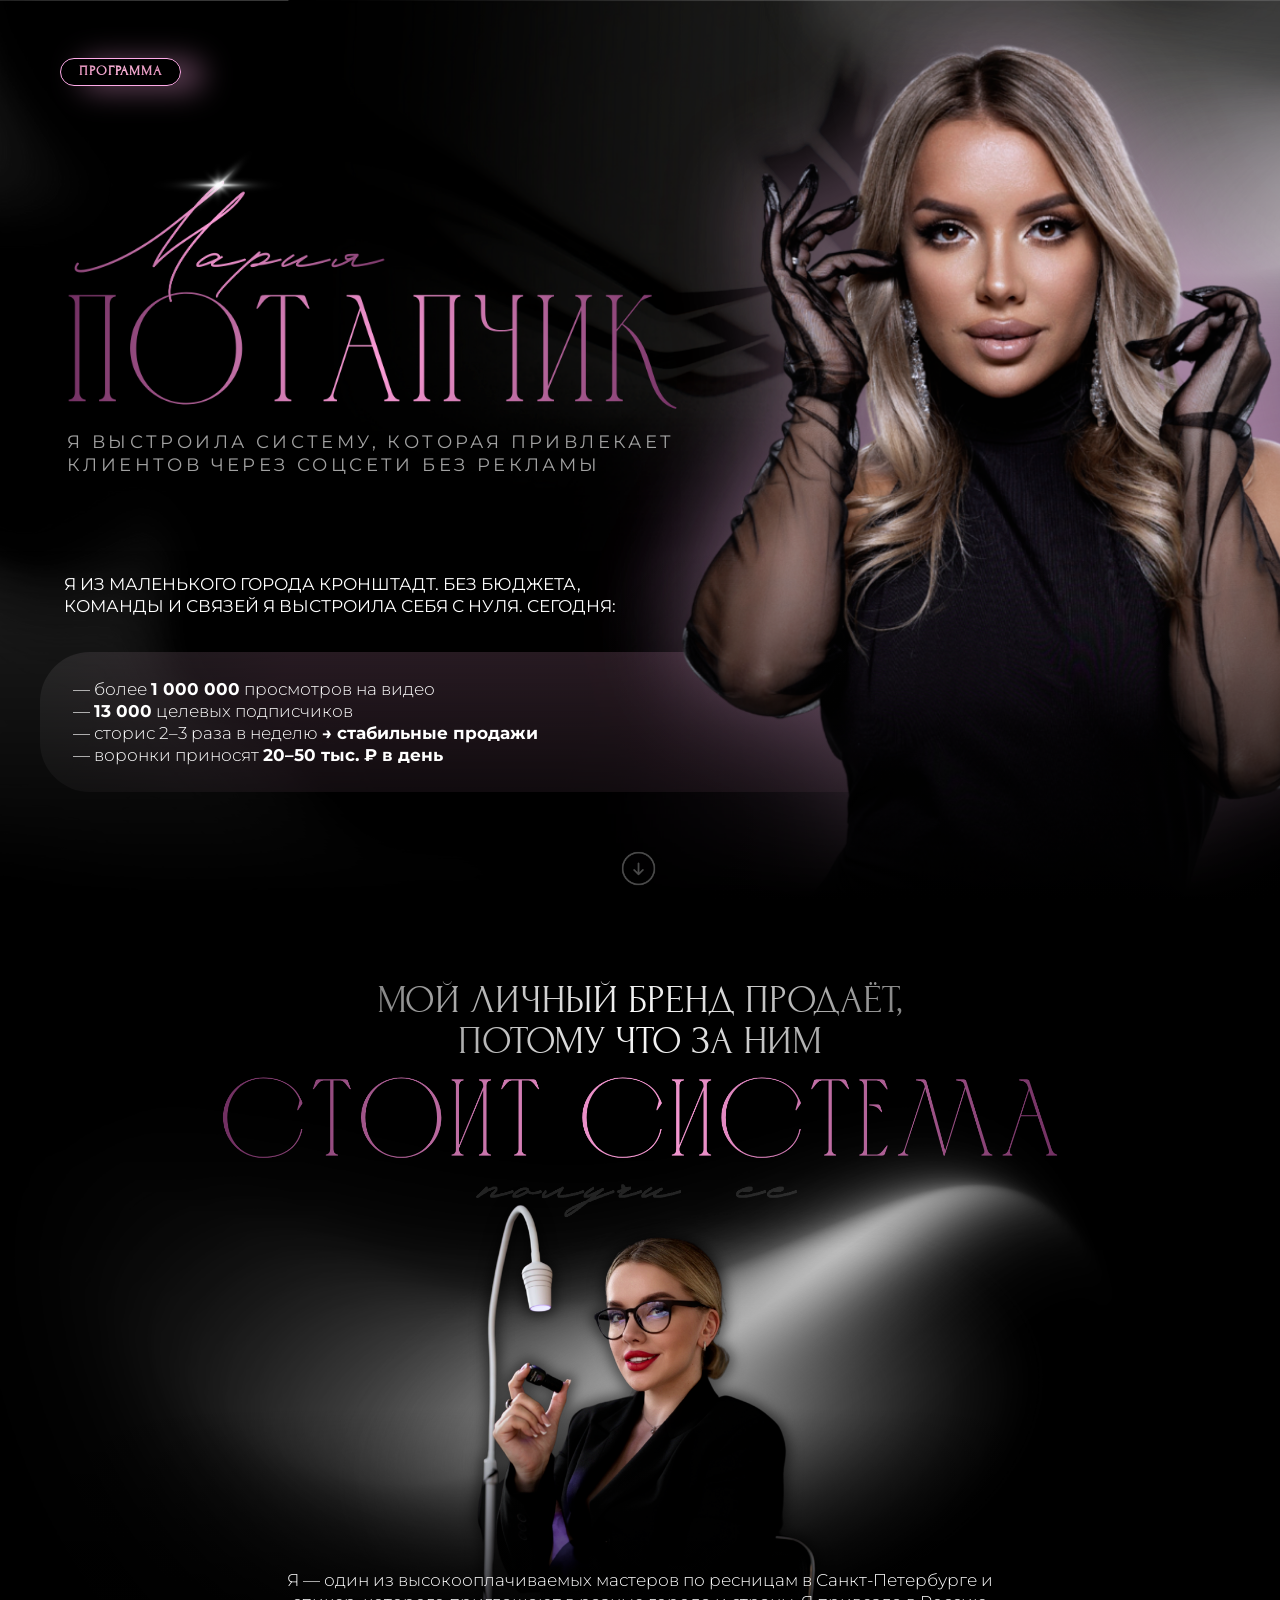
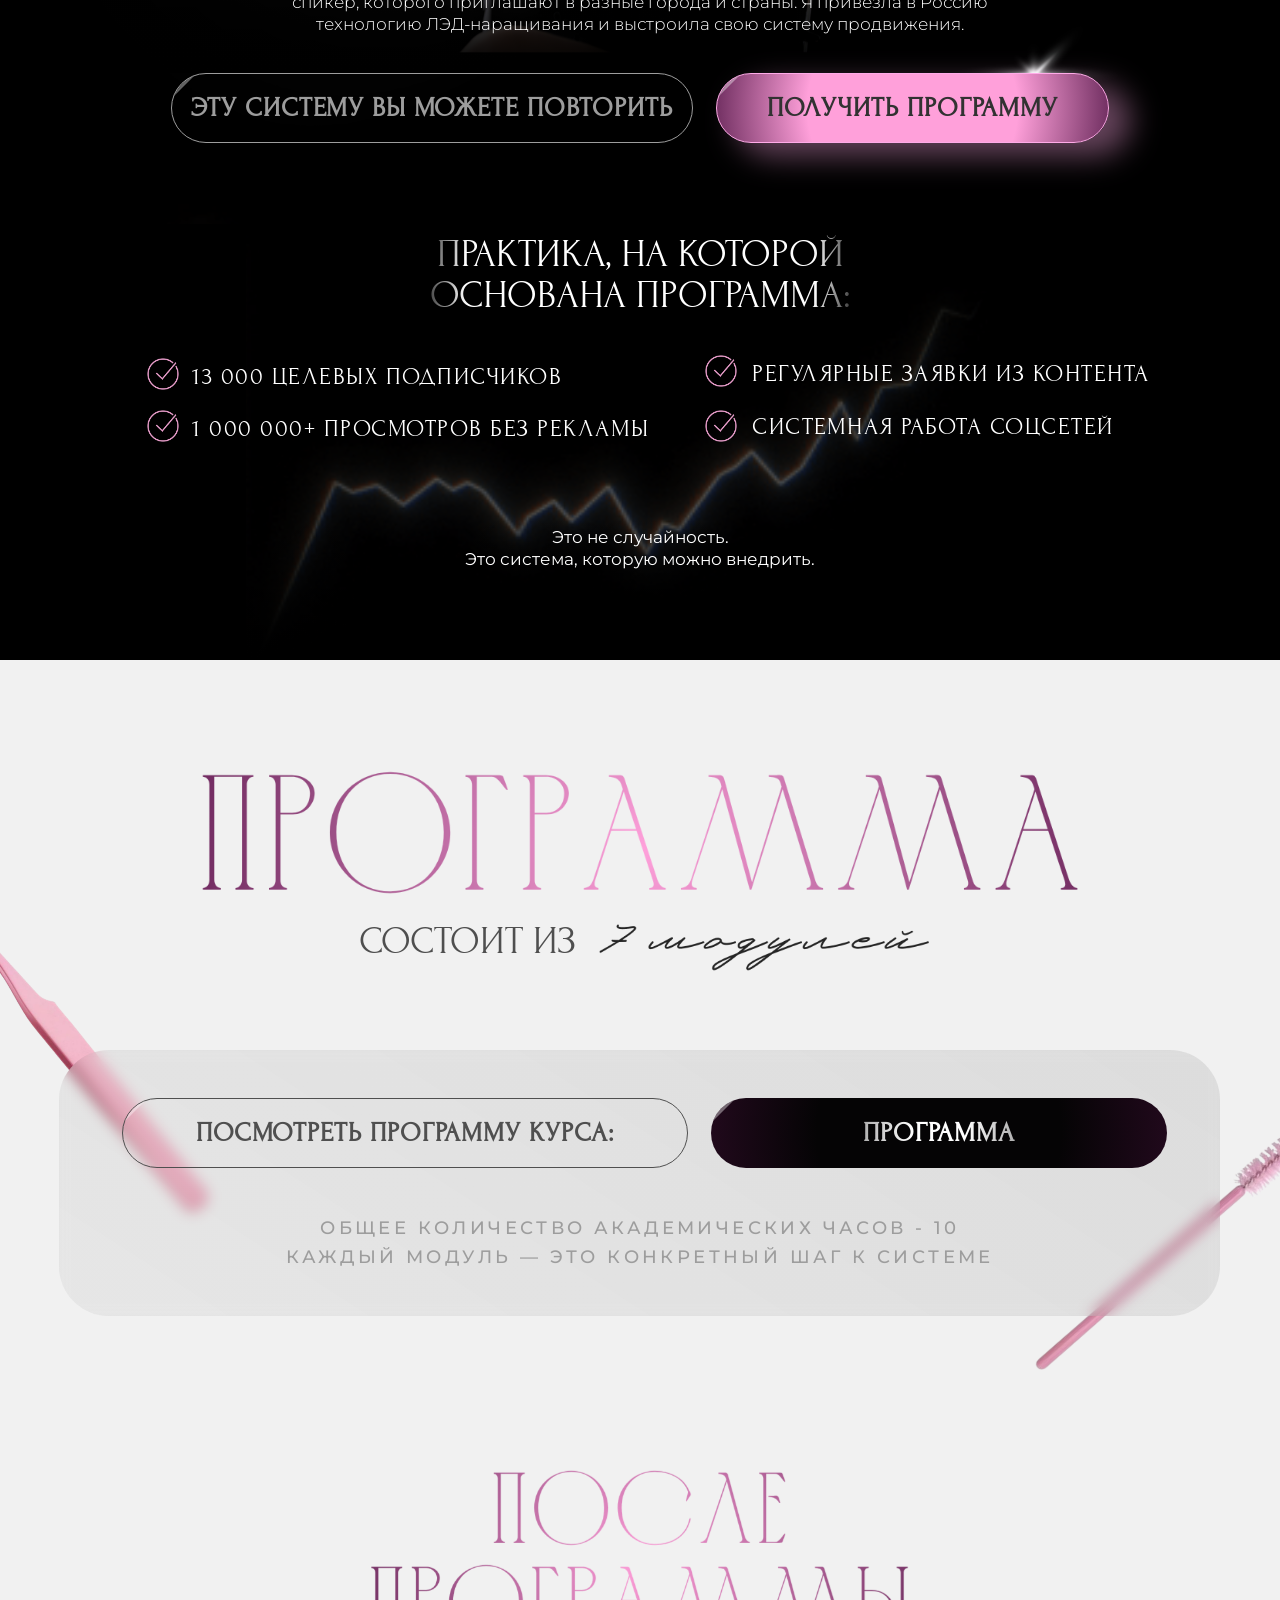
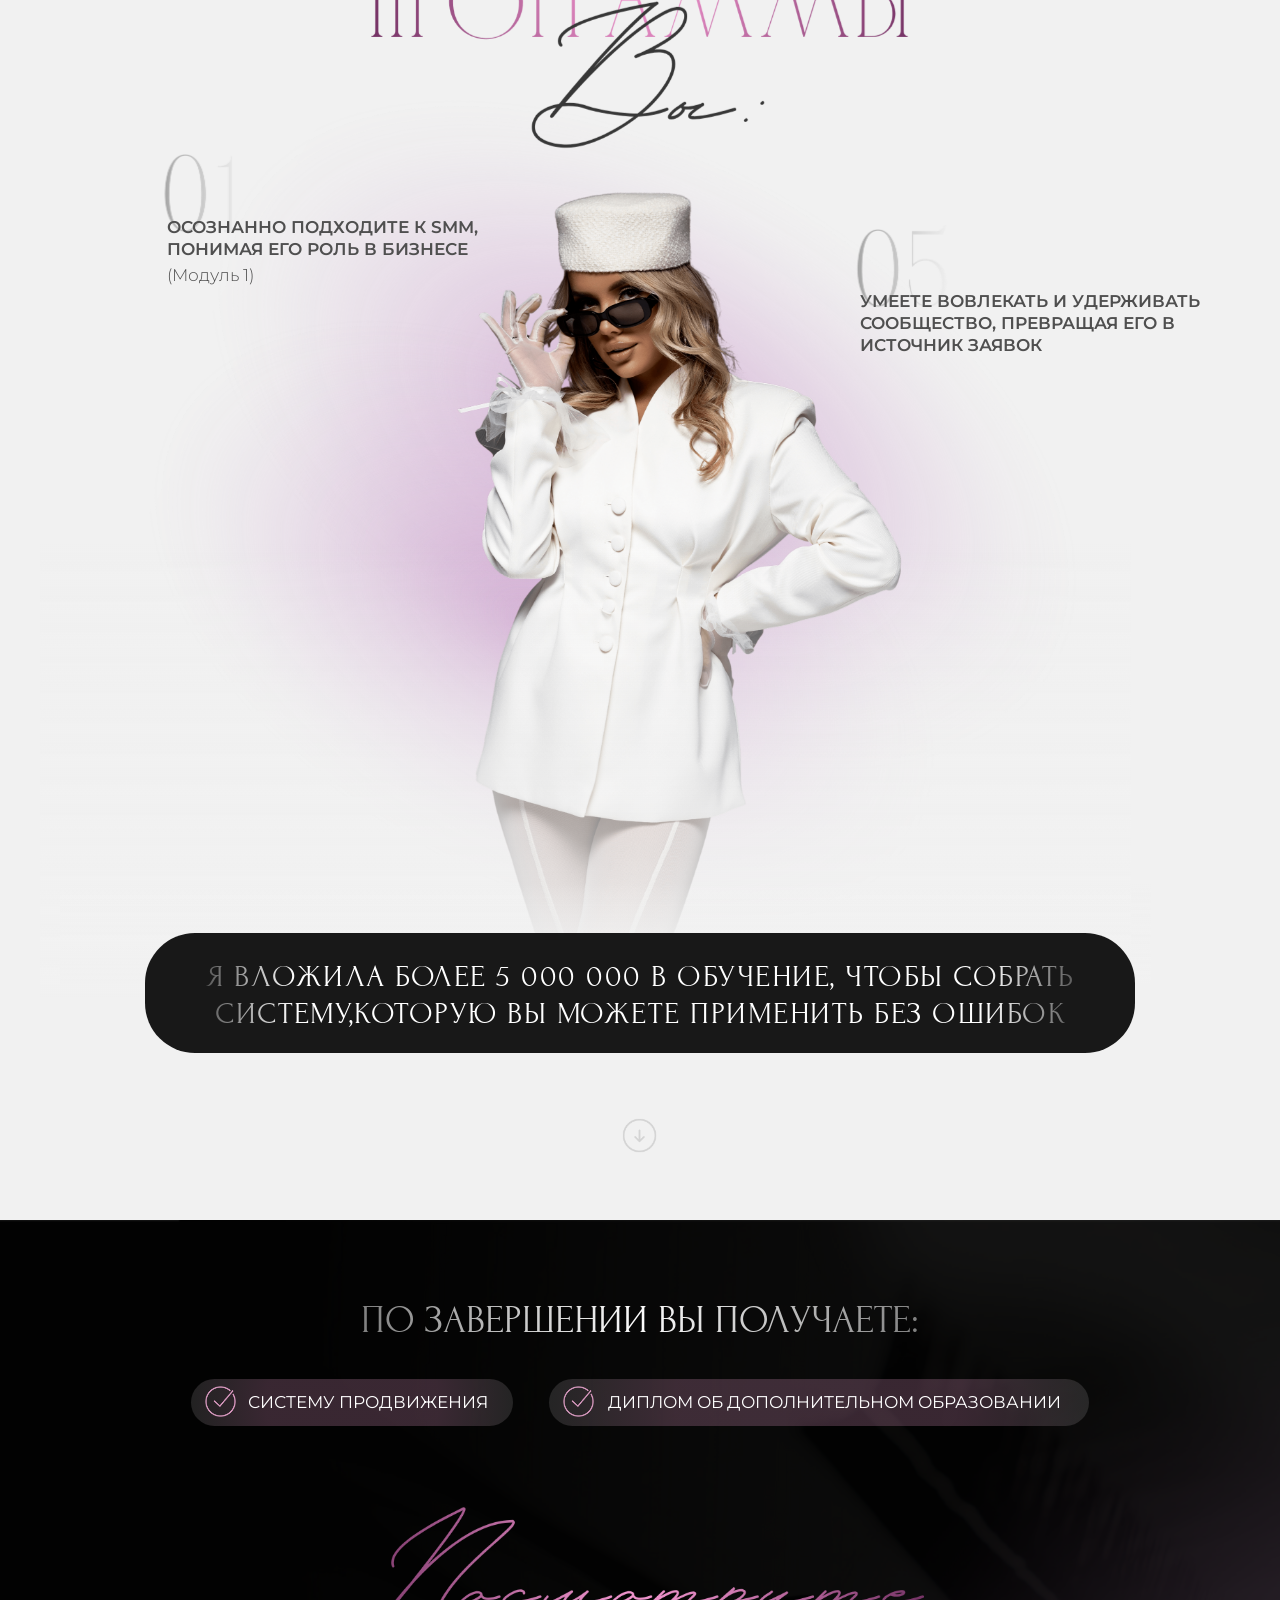
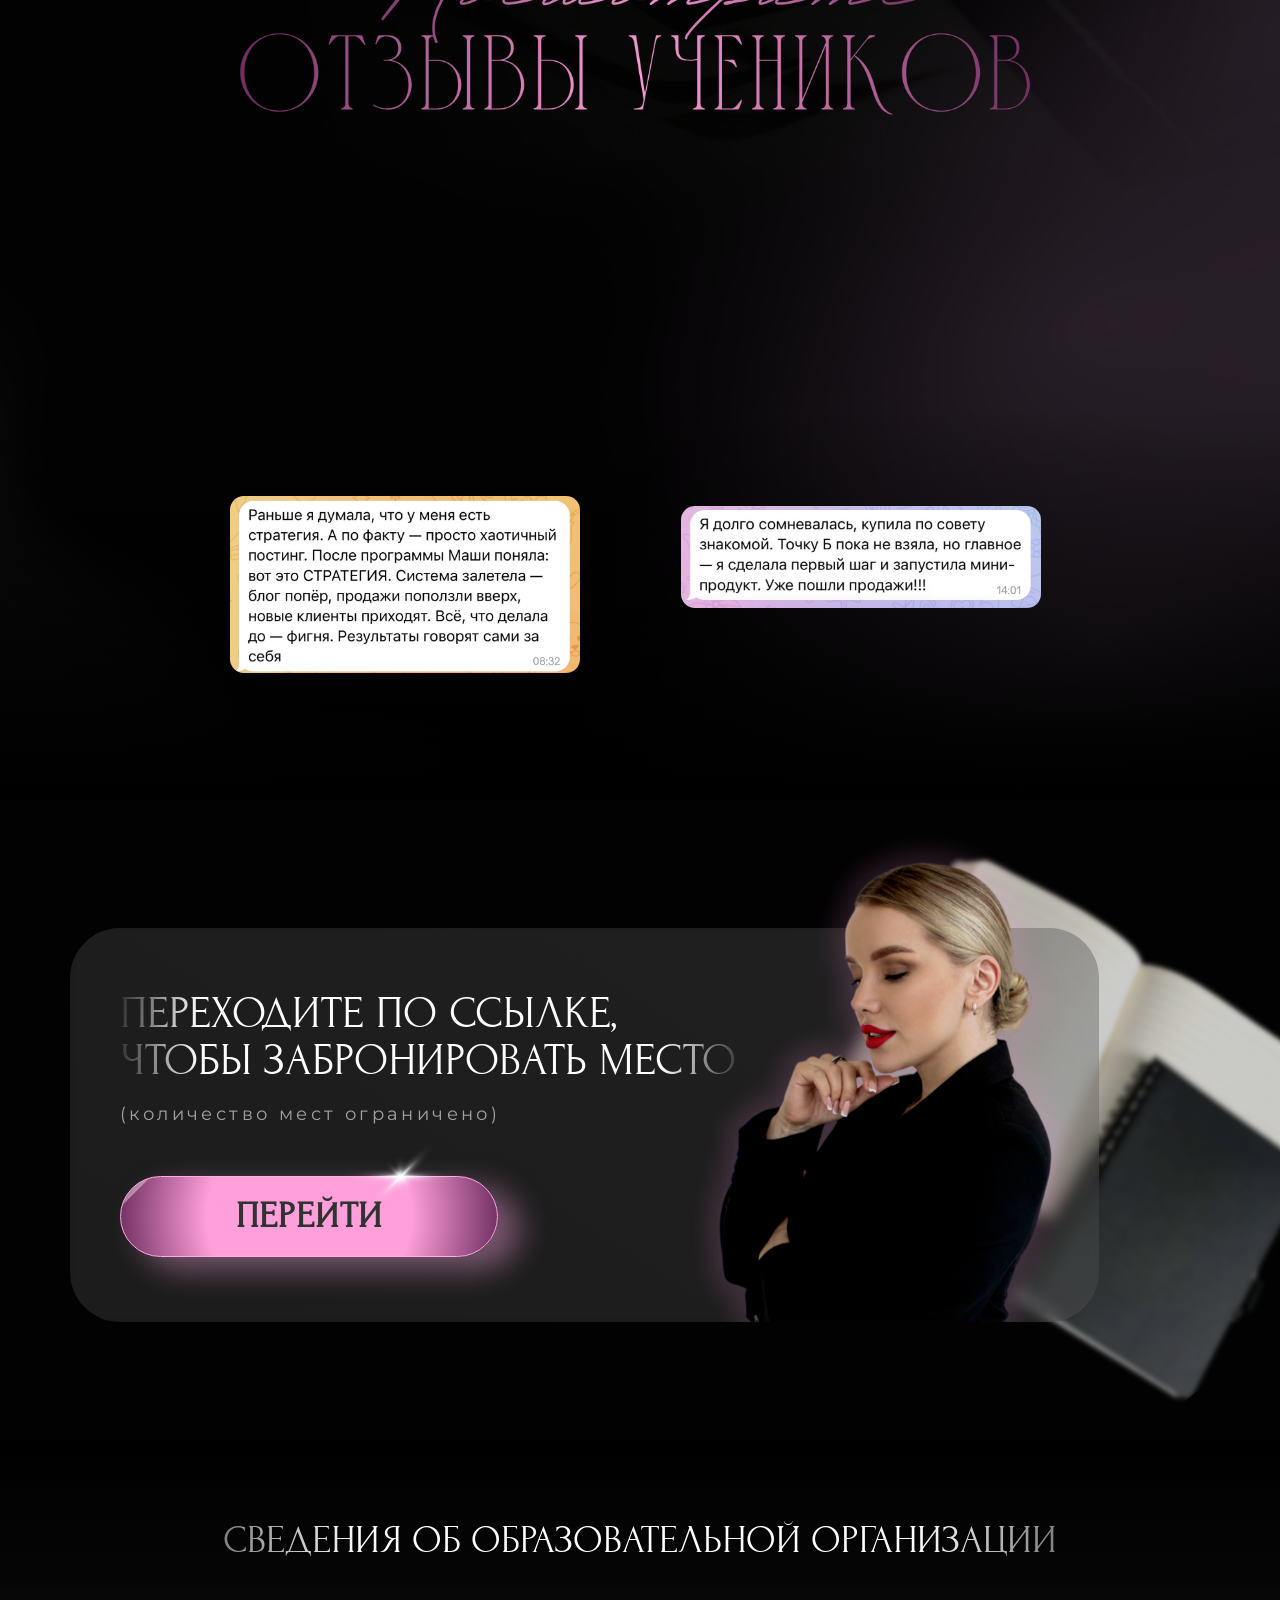
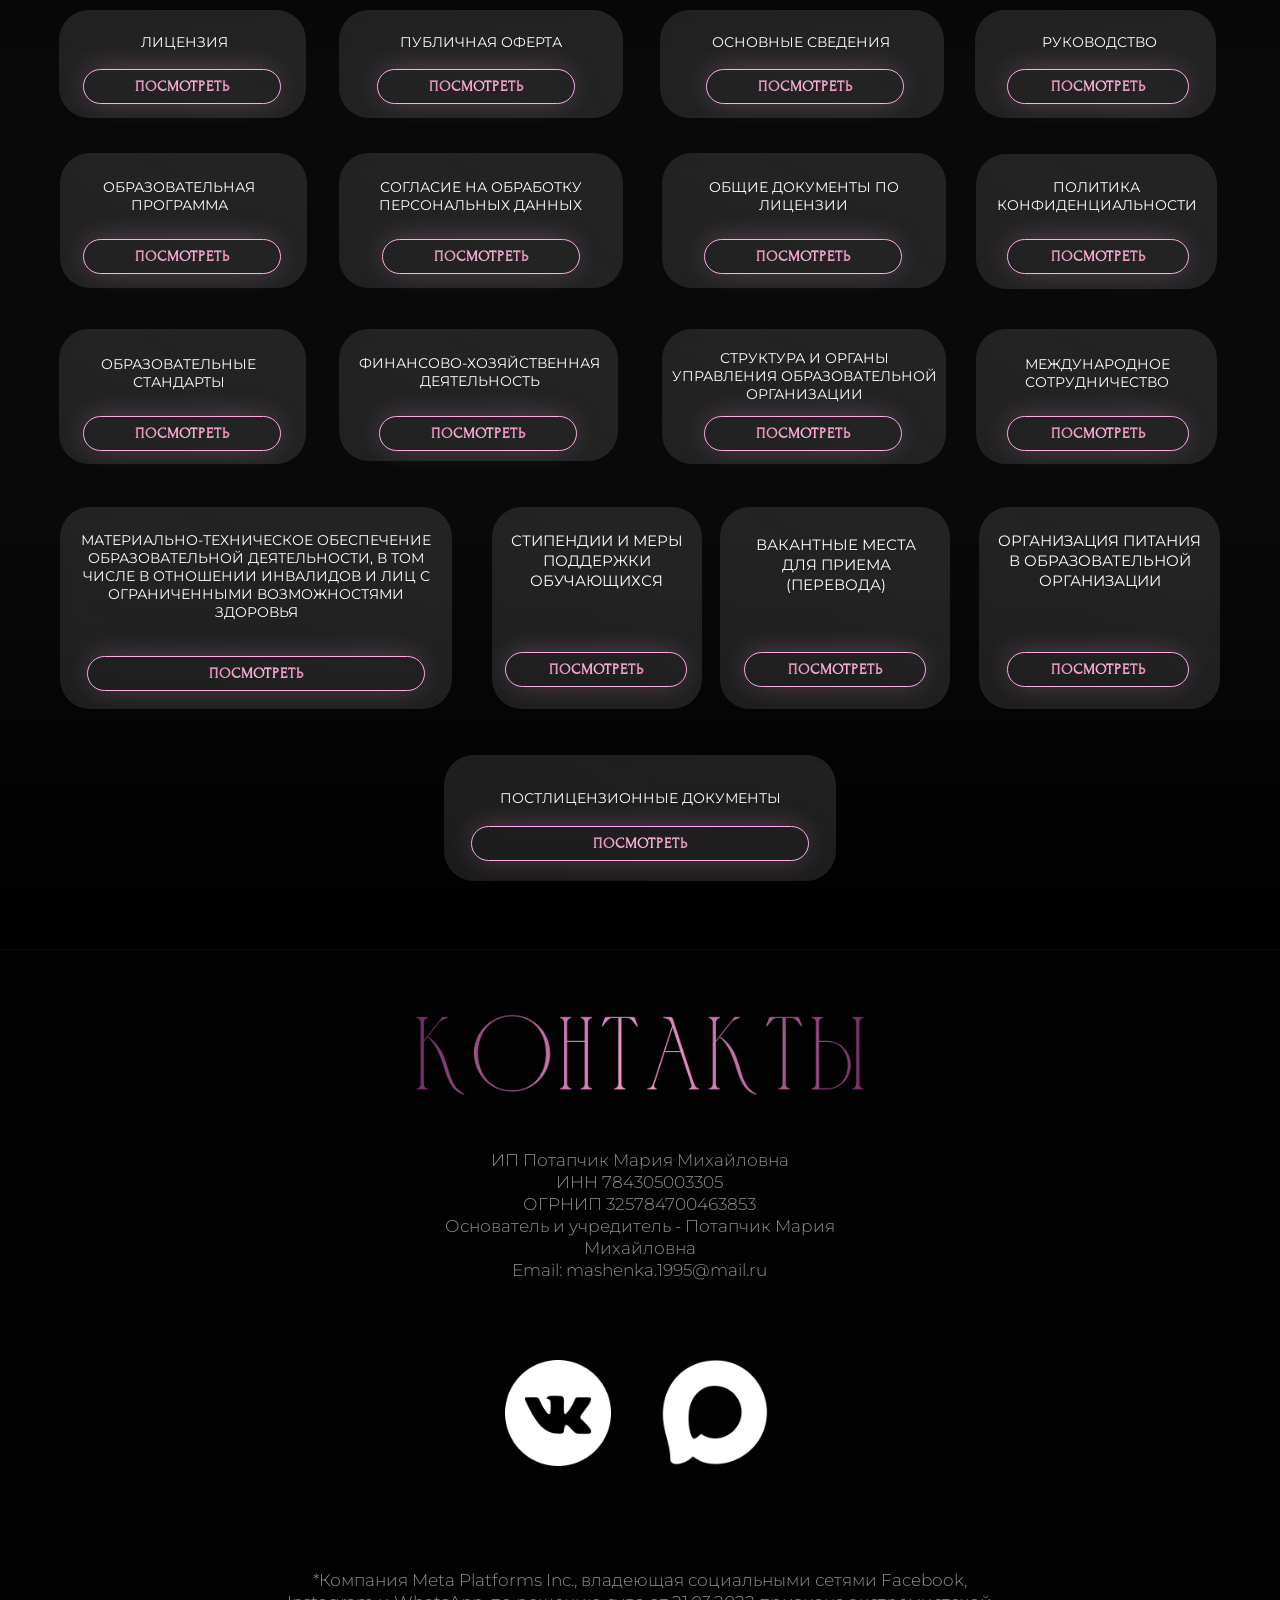
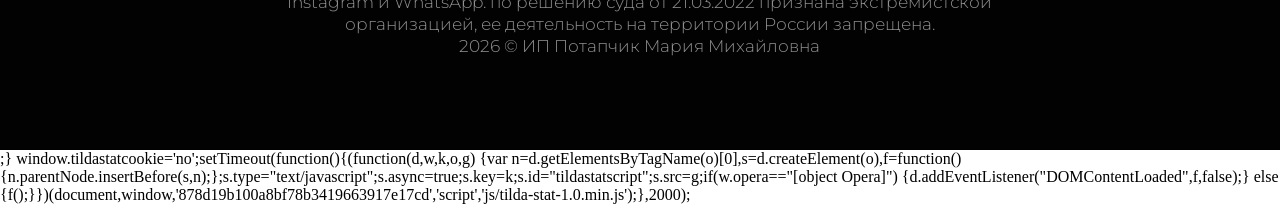
==== index.html @ c1897208 "index.html" ====
<!DOCTYPE html> <html> <head> <meta charset="utf-8" /> <meta http-equiv="Content-Type" content="text/html; charset=utf-8" /> <meta name="viewport" content="width=device-width, initial-scale=1.0" /> <!--metatextblock--> <title>Программа Марии Потапчик</title> <meta property="og:url" content="https://mashapotapchikcourse.tilda.ws" /> <meta property="og:title" content="Программа Марии Потапчик" /> <meta property="og:description" content="" /> <meta property="og:type" content="website" /> <link rel="canonical" href="https://mashapotapchikcourse.tilda.ws"> <!--/metatextblock--> <meta name="format-detection" content="telephone=no" /> <meta http-equiv="x-dns-prefetch-control" content="on"> <link rel="dns-prefetch" href="https://ws.tildacdn.com">  <!--favicons--> <link rel="shortcut icon" href="images/tildafavicon.ico" type="image/x-icon"/> <!--/favicons--> <!-- Assets --> <script src="https://neo.tildacdn.com/js/tilda-fallback-1.0.min.js" async charset="utf-8"></script> <link rel="stylesheet" href="css/tilda-grid-3.0.min.css" type="text/css" media="all" onerror="this.loaderr='y';"/> <link rel="stylesheet" href="css/tilda-blocks-page135472336.min.css?t=1779969936" type="text/css" media="all" onerror="this.loaderr='y';" /> <link rel="preconnect" href="https://fonts.gstatic.com"> <link href="https://fonts.googleapis.com/css2?family=Montserrat:wght@100..900&subset=latin,cyrillic" rel="stylesheet"> <link rel="stylesheet" href="css/tilda-animation-2.0.min.css" type="text/css" media="all" onerror="this.loaderr='y';" /> <link rel="stylesheet" href="https://fonts.googleapis.com/css2?family=Forum:wght@400&family=Montserrat:wght@100;200;300;400;500;600;700;800;900" type="text/css" /> <script nomodule src="js/tilda-polyfill-1.0.min.js" charset="utf-8"></script> <script type="text/javascript">function t_onReady(func) {if(document.readyState!='loading') {func();} else {document.addEventListener('DOMContentLoaded',func);}}
function t_onFuncLoad(funcName,okFunc,time) {if(typeof window[funcName]==='function') {okFunc();} else {setTimeout(function() {t_onFuncLoad(funcName,okFunc,time);},(time||100));}}function t396_initialScale(t){var e=document.getElementById("rec"+t);if(e){var i=e.querySelector(".t396__artboard");if(i){window.tn_scale_initial_window_width||(window.tn_scale_initial_window_width=document.documentElement.clientWidth);var a=window.tn_scale_initial_window_width,r=[],n,l=i.getAttribute("data-artboard-screens");if(l){l=l.split(",");for(var o=0;o<l.length;o++)r[o]=parseInt(l[o],10)}else r=[320,480,640,960,1200];for(var o=0;o<r.length;o++){var d=r[o];a>=d&&(n=d)}var _="edit"===window.allrecords.getAttribute("data-tilda-mode"),c="center"===t396_getFieldValue(i,"valign",n,r),s="grid"===t396_getFieldValue(i,"upscale",n,r),w=t396_getFieldValue(i,"height_vh",n,r),g=t396_getFieldValue(i,"height",n,r),u=!!window.opr&&!!window.opr.addons||!!window.opera||-1!==navigator.userAgent.indexOf(" OPR/");if(!_&&c&&!s&&!w&&g&&!u){var h=parseFloat((a/n).toFixed(3)),f=[i,i.querySelector(".t396__carrier"),i.querySelector(".t396__filter")],v=Math.floor(parseInt(g,10)*h)+"px",p;i.style.setProperty("--initial-scale-height",v);for(var o=0;o<f.length;o++)f[o].style.setProperty("height","var(--initial-scale-height)");t396_scaleInitial__getElementsToScale(i).forEach((function(t){t.style.zoom=h}))}}}}function t396_scaleInitial__getElementsToScale(t){return t?Array.prototype.slice.call(t.children).filter((function(t){return t&&(t.classList.contains("t396__elem")||t.classList.contains("t396__group"))})):[]}function t396_getFieldValue(t,e,i,a){var r,n=a[a.length-1];if(!(r=i===n?t.getAttribute("data-artboard-"+e):t.getAttribute("data-artboard-"+e+"-res-"+i)))for(var l=0;l<a.length;l++){var o=a[l];if(!(o<=i)&&(r=o===n?t.getAttribute("data-artboard-"+e):t.getAttribute("data-artboard-"+e+"-res-"+o)))break}return r}window.TN_SCALE_INITIAL_VER="1.0",window.tn_scale_initial_window_width=null;</script> <script src="js/tilda-scripts-3.0.min.js" charset="utf-8" defer onerror="this.loaderr='y';"></script> <script src="js/tilda-blocks-page135472336.min.js?t=1779969936" charset="utf-8" async onerror="this.loaderr='y';"></script> <script src="js/lazyload-1.3.min.export.js" charset="utf-8" async onerror="this.loaderr='y';"></script> <script src="js/tilda-animation-2.0.min.js" charset="utf-8" async onerror="this.loaderr='y';"></script> <script src="js/tilda-zero-1.1.min.js" charset="utf-8" async onerror="this.loaderr='y';"></script> <script src="js/tilda-animation-ext-1.0.min.js" charset="utf-8" async onerror="this.loaderr='y';"></script> <script src="js/tilda-animation-sbs-1.0.min.js" charset="utf-8" async onerror="this.loaderr='y';"></script> <script src="js/tilda-zero-scale-1.0.min.js" charset="utf-8" async onerror="this.loaderr='y';"></script> <script src="js/tilda-events-1.0.min.js" charset="utf-8" async onerror="this.loaderr='y';"></script> <script type="text/javascript">window.dataLayer=window.dataLayer||[];</script> <script type="text/javascript">(function() {var ttt='cebo';var tt='oog';var re=new RegExp("bot|g" + tt + "le|yandex|baidu|bing|msn|duckduckbot|teoma|slurp|crawler|spider|robot|crawling|fa" + ttt + "ok","i");if((re.test(navigator.userAgent))===false&&typeof(sessionStorage)!='undefined'&&sessionStorage.getItem('visited')!=='y'&&document.visibilityState){var style=document.createElement('style');style.type='text/css';style.innerHTML='@media screen and (min-width: 980px) {.t-records {opacity: 0;}.t-records_animated {-webkit-transition: opacity ease-in-out .2s;-moz-transition: opacity ease-in-out .2s;-o-transition: opacity ease-in-out .2s;transition: opacity ease-in-out .2s;}.t-records.t-records_visible {opacity: 1;}}';document.getElementsByTagName('head')[0].appendChild(style);function t_setvisRecs(){var alr=document.querySelectorAll('.t-records');Array.prototype.forEach.call(alr,function(el) {el.classList.add("t-records_animated");});setTimeout(function() {Array.prototype.forEach.call(alr,function(el) {el.classList.add("t-records_visible");});sessionStorage.setItem("visited","y");},400);}
document.addEventListener('DOMContentLoaded',t_setvisRecs);}})();</script></head> <body class="t-body" style="margin:0;"> <!--allrecords--> <div id="allrecords" data-tilda-export="yes" class="t-records" data-hook="blocks-collection-content-node" data-tilda-project-id="24567426" data-tilda-page-id="135472336" data-tilda-formskey="fba87228a7d6bfe6c08a68b024567426" data-tilda-cookie="no" data-tilda-lazy="yes" data-tilda-root-zone="com" data-tilda-project-country="RU"> <div id="rec2174344881" class="r t-rec" style=" " data-animationappear="off" data-record-type="396"> <!-- T396 --> <style>#rec2174344881 .t396__artboard {height:900px;background-color:#181818;}#rec2174344881 .t396__filter {height:900px;background-color:rgba(3,3,3,0.3);}#rec2174344881 .t396__carrier{height:900px;background-position:center center;background-attachment:scroll;background-image:url('images/tild3538-3061-4230-b732-323336363036__-__resize__20x__mari.png');background-size:cover;background-repeat:no-repeat;}@media screen and (max-width:1199px) {#rec2174344881 .t396__artboard,#rec2174344881 .t396__filter,#rec2174344881 .t396__carrier {}#rec2174344881 .t396__filter {}#rec2174344881 .t396__carrier {background-attachment:scroll;}}@media screen and (max-width:959px) {#rec2174344881 .t396__artboard,#rec2174344881 .t396__filter,#rec2174344881 .t396__carrier {}#rec2174344881 .t396__filter {}#rec2174344881 .t396__carrier {background-attachment:scroll;}}@media screen and (max-width:639px) {#rec2174344881 .t396__artboard,#rec2174344881 .t396__filter,#rec2174344881 .t396__carrier {height:760px;}#rec2174344881 .t396__filter {}#rec2174344881 .t396__carrier {background-attachment:scroll;}}@media screen and (max-width:479px) {#rec2174344881 .t396__artboard,#rec2174344881 .t396__filter,#rec2174344881 .t396__carrier {height:470px;}#rec2174344881 .t396__filter {}#rec2174344881 .t396__carrier {background-attachment:scroll;}}#rec2174344881 .tn-elem[data-elem-id="1776518461346"]{z-index:3;top:-293px;;left:calc(50% - 600px + 608px);;width:1537px;height:auto;-webkit-filter:saturate(0%);:filter:saturate(0%);;filter:saturate(0%);:filter:saturate(0%);;border-radius:0px 0px 0px 0px;}#rec2174344881 .tn-elem[data-elem-id="1776518461346"] .tn-atom{border-radius:0px 0px 0px 0px;background-position:center center;border-width:var(--t396-borderwidth,0);border-style:var(--t396-borderstyle,solid);border-color:var(--t396-bordercolor,transparent);transition:background-color var(--t396-speedhover,0s) ease-in-out,color var(--t396-speedhover,0s) ease-in-out,border-color var(--t396-speedhover,0s) ease-in-out,box-shadow var(--t396-shadowshoverspeed,0.2s) ease-in-out;}#rec2174344881 .tn-elem[data-elem-id="1776518461346"] .tn-atom__img{border-radius:0px 0px 0px 0px;object-position:center center;}@media (min-width:1200px){#rec2174344881 .tn-elem.t396__elem--anim-hidden[data-elem-id="1776518461346"]{opacity:0;}}@media screen and (max-width:1199px){#rec2174344881 .tn-elem[data-elem-id="1776518461346"]{display:table;height:auto;}}@media screen and (max-width:959px){#rec2174344881 .tn-elem[data-elem-id="1776518461346"]{display:table;top:-246px;;left:calc(50% - 320px + 581px);;width:1427px;height:auto;}}@media screen and (max-width:639px){#rec2174344881 .tn-elem[data-elem-id="1776518461346"]{display:table;height:auto;}}@media screen and (max-width:479px){#rec2174344881 .tn-elem[data-elem-id="1776518461346"]{display:table;top:56px;;left:calc(50% - 160px + 24px);;width:569px;height:auto;}}#rec2174344881 .tn-elem[data-elem-id="1776519994689"]{z-index:3;top:652px;;left:calc(50% - 600px + 0px);;width:1040px;height:140px;}#rec2174344881 .tn-elem[data-elem-id="1776519994689"] .tn-atom{border-radius:50px 50px 50px 50px;background-image:radial-gradient(circle at center,rgba(231,156,201,0.24) 53%,rgba(134,134,134,0.24) 100%);border-width:var(--t396-borderwidth,0);border-style:var(--t396-borderstyle,solid);border-color:var(--t396-bordercolor,transparent);transition:background-color var(--t396-speedhover,0s) ease-in-out,color var(--t396-speedhover,0s) ease-in-out,border-color var(--t396-speedhover,0s) ease-in-out,box-shadow var(--t396-shadowshoverspeed,0.2s) ease-in-out;}@media screen and (max-width:1199px){#rec2174344881 .tn-elem[data-elem-id="1776519994689"]{display:table;}}@media screen and (max-width:959px){#rec2174344881 .tn-elem[data-elem-id="1776519994689"]{display:table;top:605px;;left:calc(50% - 320px + 38px);;width:564px;height:176px;}}@media screen and (max-width:639px){#rec2174344881 .tn-elem[data-elem-id="1776519994689"]{display:table;top:506px;;left:calc(50% - 240px + 21px);;width:452px;height:139px;}}@media screen and (max-width:479px){#rec2174344881 .tn-elem[data-elem-id="1776519994689"]{display:table;top:344px;;left:calc(50% - 160px + 14px);;width:298px;height:79px;border-radius:20px 20px 20px 20px;}#rec2174344881 .tn-elem[data-elem-id="1776519994689"] .tn-atom{background-size:cover;border-radius:20px 20px 20px 20px;}}#rec2174344881 .tn-elem[data-elem-id="1776515986055"]{z-index:3;top:-32px;;left:calc(50% - 600px + 20px);;width:1760px;height:auto;}#rec2174344881 .tn-elem[data-elem-id="1776515986055"] .tn-atom{border-radius:0px 0px 0px 0px;background-position:center center;border-width:var(--t396-borderwidth,0);border-style:var(--t396-borderstyle,solid);border-color:var(--t396-bordercolor,transparent);transition:background-color var(--t396-speedhover,0s) ease-in-out,color var(--t396-speedhover,0s) ease-in-out,border-color var(--t396-speedhover,0s) ease-in-out,box-shadow var(--t396-shadowshoverspeed,0.2s) ease-in-out;}#rec2174344881 .tn-elem[data-elem-id="1776515986055"] .tn-atom__img{border-radius:0px 0px 0px 0px;object-position:center center;}@media screen and (max-width:1199px){#rec2174344881 .tn-elem[data-elem-id="1776515986055"]{display:table;top:69px;;left:calc(50% - 480px + 24px);;width:1562px;height:auto;}}@media screen and (max-width:959px){#rec2174344881 .tn-elem[data-elem-id="1776515986055"]{display:table;top:397px;;left:calc(50% - 320px + 60px);;width:943px;height:auto;}}@media screen and (max-width:639px){#rec2174344881 .tn-elem[data-elem-id="1776515986055"]{display:table;top:465px;;left:calc(50% - 240px + 90px);;width:566px;height:auto;}}@media screen and (max-width:479px){#rec2174344881 .tn-elem[data-elem-id="1776515986055"]{display:table;top:190px;;left:calc(50% - 160px + -30px);;width:530px;height:auto;}}#rec2174344881 .tn-elem[data-elem-id="1776517051202"]{z-index:3;top:520px;;left:calc(50% - 600px + -1038px);;width:3295px;height:380px;}#rec2174344881 .tn-elem[data-elem-id="1776517051202"] .tn-atom{border-radius:0px 0px 0px 0px;background-image:linear-gradient(0turn,rgba(0,0,0,1) 0%,rgba(0,0,0,0) 92%);border-width:var(--t396-borderwidth,0);border-style:var(--t396-borderstyle,solid);border-color:var(--t396-bordercolor,transparent);transition:background-color var(--t396-speedhover,0s) ease-in-out,color var(--t396-speedhover,0s) ease-in-out,border-color var(--t396-speedhover,0s) ease-in-out,box-shadow var(--t396-shadowshoverspeed,0.2s) ease-in-out;}@media screen and (max-width:1199px){#rec2174344881 .tn-elem[data-elem-id="1776517051202"]{display:table;}}@media screen and (max-width:959px){#rec2174344881 .tn-elem[data-elem-id="1776517051202"]{display:table;top:605px;;left:calc(50% - 320px + -1212px);;width:3060px;height:309px;}}@media screen and (max-width:639px){#rec2174344881 .tn-elem[data-elem-id="1776517051202"]{display:table;top:536px;;left:calc(50% - 240px + -1192px);;height:225px;}}@media screen and (max-width:479px){#rec2174344881 .tn-elem[data-elem-id="1776517051202"]{display:table;top:310px;;left:calc(50% - 160px + -199px);;width:713px;height:162px;}}#rec2174344881 .tn-elem[data-elem-id="1776513000853"]{color:#ffffff;z-index:3;top:667px;;left:calc(50% - 600px + 33px);;width:491px;height:110px;}#rec2174344881 .tn-elem[data-elem-id="1776513000853"] .tn-atom{vertical-align:middle;color:#ffffff;font-size:17px;font-family:var(--t-text-font,Arial);line-height:1.3;font-weight:300;background-position:center center;border-width:var(--t396-borderwidth,0);border-style:var(--t396-borderstyle,solid);border-color:var(--t396-bordercolor,transparent);transition:background-color var(--t396-speedhover,0s) ease-in-out,color var(--t396-speedhover,0s) ease-in-out,border-color var(--t396-speedhover,0s) ease-in-out,box-shadow var(--t396-shadowshoverspeed,0.2s) ease-in-out;--t396-shadow-text-opacity:100%;text-shadow:var(--t396-shadow-text-x,0px) var(--t396-shadow-text-y,0px) var(--t396-shadow-text-blur,0px) rgba(var(--t396-shadow-text-color),var(--t396-shadow-text-opacity,100%));}@media screen and (max-width:1199px){#rec2174344881 .tn-elem[data-elem-id="1776513000853"]{display:table;width:px;}#rec2174344881 .tn-elem[data-elem-id="1776513000853"] .tn-atom{white-space:normal;background-size:cover;}}@media screen and (max-width:959px){#rec2174344881 .tn-elem[data-elem-id="1776513000853"]{display:table;top:639px;;left:calc(50% - 320px + 70px);;width:456px;}#rec2174344881 .tn-elem[data-elem-id="1776513000853"] .tn-atom{white-space:normal;background-size:cover;}}@media screen and (max-width:639px){#rec2174344881 .tn-elem[data-elem-id="1776513000853"]{display:table;top:520px;;left:calc(50% - 240px + 41px);;width:332px;height:110px;}#rec2174344881 .tn-elem[data-elem-id="1776513000853"] .tn-atom{vertical-align:middle;white-space:normal;font-size:15px;background-size:cover;}}@media screen and (max-width:479px){#rec2174344881 .tn-elem[data-elem-id="1776513000853"]{display:table;top:351px;;left:calc(50% - 160px + 24px);;width:228px;height:65px;}#rec2174344881 .tn-elem[data-elem-id="1776513000853"] .tn-atom{vertical-align:middle;white-space:normal;font-size:10px;background-size:cover;}}#rec2174344881 .tn-elem[data-elem-id="1776514931023"]{color:#000;text-align:center;z-index:3;top:58px;;left:calc(50% - 600px + 20px);;width:121px;height:28px;}#rec2174344881 .tn-elem[data-elem-id="1776514931023"] .tn-atom{font-size:14px;font-family:var(--t-headline-font,Arial);line-height:1.55;font-weight:700;letter-spacing:1px;text-transform:uppercase;border-radius:50px 50px 50px 50px;background-position:center center;--t396-borderwidth:1px;--t396-borderstyle:solid;--t396-borderstyle-existed:1;--t396-bordercolor:#ffabe8;box-shadow:21px 3px 30px 1px rgba(255,171,231,0.4);--t396-speedhover:0.2s;transition:background-color var(--t396-speedhover,0s) ease-in-out,color var(--t396-speedhover,0s) ease-in-out,border-color var(--t396-speedhover,0s) ease-in-out,box-shadow var(--t396-shadowshoverspeed,0.2s) ease-in-out;--t396-bgcolor-color:rgba(0,0,0,0);--t396-bgcolor-image:none;background-color:var(--t396-bgcolor-color,transparent);-webkit-box-pack:center;-ms-flex-pack:center;justify-content:center;padding:0;border-width:var(--t396-borderwidth,0);border-style:var(--t396-borderstyle,solid);border-color:var(--t396-bordercolor,transparent);}#rec2174344881 .tn-elem[data-elem-id="1776514931023"] .tn-atom::after{display:none;}#rec2174344881 .tn-elem[data-elem-id="1776514931023"] .tn-atom .tn-atom__button-content{column-gap:10px;padding:0px 0px 0px 0px;}#rec2174344881 .tn-elem[data-elem-id="1776514931023"] .tn-atom .tn-atom__button-text{transition:color var(--t396-speedhover,0s) ease-in-out;color:transparent;background-image:radial-gradient(circle at center,rgba(255,181,220,1) 0%,rgba(222,144,184,1) 100%);-webkit-background-clip:text;background-clip:text;}#rec2174344881 .tn-elem[data-elem-id="1776514931023"] .tn-atom .tn-atom__button-border::before{display:none;}#rec2174344881 .tn-elem[data-elem-id="1776514931023"] .tn-atom .tn-atom__button-border::after{display:none;}@media (hover),(min-width:0\0){#rec2174344881 .tn-elem[data-elem-id="1776514931023"] .tn-atom:hover::after{opacity:0;}#rec2174344881 .tn-elem[data-elem-id="1776514931023"] .tn-atom:hover{animation-name:none;}}@media (hover),(min-width:0\0){#rec2174344881 .tn-elem[data-elem-id="1776514931023"] .tn-atom:hover{border-style:var(--t396-borderstyle,solid);border-color:var(--t396-bordercolor-hover,var(--t396-bordercolor,transparent));}}@media screen and (max-width:1199px){#rec2174344881 .tn-elem[data-elem-id="1776514931023"]{display:block;width:px;}#rec2174344881 .tn-elem[data-elem-id="1776514931023"] .tn-atom{white-space:normal;background-size:cover;background-color:var(--t396-bgcolor-color,transparent);padding:0;border-width:var(--t396-borderwidth,0);border-style:var(--t396-borderstyle,solid);border-color:var(--t396-bordercolor,transparent);}#rec2174344881 .tn-elem[data-elem-id="1776514931023"] .tn-atom::after{display:none;}#rec2174344881 .tn-elem[data-elem-id="1776514931023"] .tn-atom .tn-atom__button-text{overflow:visible;}#rec2174344881 .tn-elem[data-elem-id="1776514931023"] .tn-atom .tn-atom__button-border::before{display:none;}#rec2174344881 .tn-elem[data-elem-id="1776514931023"] .tn-atom .tn-atom__button-border::after{display:none;}@media (hover),(min-width:0\0){#rec2174344881 .tn-elem[data-elem-id="1776514931023"] .tn-atom:hover::after{opacity:0;}#rec2174344881 .tn-elem[data-elem-id="1776514931023"] .tn-atom:hover{animation-name:none;}}@media (hover),(min-width:0\0){#rec2174344881 .tn-elem[data-elem-id="1776514931023"] .tn-atom:hover{border-style:var(--t396-borderstyle,solid);border-color:var(--t396-bordercolor-hover,var(--t396-bordercolor,transparent));}}}@media screen and (max-width:959px){#rec2174344881 .tn-elem[data-elem-id="1776514931023"]{display:block;top:61px;;left:calc(50% - 320px + 35px);;width:112px;height:24px;}#rec2174344881 .tn-elem[data-elem-id="1776514931023"] .tn-atom{white-space:normal;background-size:cover;background-color:var(--t396-bgcolor-color,transparent);padding:0;border-width:var(--t396-borderwidth,0);border-style:var(--t396-borderstyle,solid);border-color:var(--t396-bordercolor,transparent);}#rec2174344881 .tn-elem[data-elem-id="1776514931023"] .tn-atom::after{display:none;}#rec2174344881 .tn-elem[data-elem-id="1776514931023"] .tn-atom .tn-atom__button-text{overflow:visible;}#rec2174344881 .tn-elem[data-elem-id="1776514931023"] .tn-atom .tn-atom__button-border::before{display:none;}#rec2174344881 .tn-elem[data-elem-id="1776514931023"] .tn-atom .tn-atom__button-border::after{display:none;}@media (hover),(min-width:0\0){#rec2174344881 .tn-elem[data-elem-id="1776514931023"] .tn-atom:hover::after{opacity:0;}#rec2174344881 .tn-elem[data-elem-id="1776514931023"] .tn-atom:hover{animation-name:none;}}@media (hover),(min-width:0\0){#rec2174344881 .tn-elem[data-elem-id="1776514931023"] .tn-atom:hover{border-style:var(--t396-borderstyle,solid);border-color:var(--t396-bordercolor-hover,var(--t396-bordercolor,transparent));}}}@media screen and (max-width:639px){#rec2174344881 .tn-elem[data-elem-id="1776514931023"]{display:block;width:px;}#rec2174344881 .tn-elem[data-elem-id="1776514931023"] .tn-atom{white-space:normal;background-size:cover;background-color:var(--t396-bgcolor-color,transparent);padding:0;border-width:var(--t396-borderwidth,0);border-style:var(--t396-borderstyle,solid);border-color:var(--t396-bordercolor,transparent);}#rec2174344881 .tn-elem[data-elem-id="1776514931023"] .tn-atom::after{display:none;}#rec2174344881 .tn-elem[data-elem-id="1776514931023"] .tn-atom .tn-atom__button-text{overflow:visible;}#rec2174344881 .tn-elem[data-elem-id="1776514931023"] .tn-atom .tn-atom__button-border::before{display:none;}#rec2174344881 .tn-elem[data-elem-id="1776514931023"] .tn-atom .tn-atom__button-border::after{display:none;}@media (hover),(min-width:0\0){#rec2174344881 .tn-elem[data-elem-id="1776514931023"] .tn-atom:hover::after{opacity:0;}#rec2174344881 .tn-elem[data-elem-id="1776514931023"] .tn-atom:hover{animation-name:none;}}@media (hover),(min-width:0\0){#rec2174344881 .tn-elem[data-elem-id="1776514931023"] .tn-atom:hover{border-style:var(--t396-borderstyle,solid);border-color:var(--t396-bordercolor-hover,var(--t396-bordercolor,transparent));}}}@media screen and (max-width:479px){#rec2174344881 .tn-elem[data-elem-id="1776514931023"]{display:block;top:28px;;left:calc(50% - 160px + 104px);;width:111px;height:21px;}#rec2174344881 .tn-elem[data-elem-id="1776514931023"] .tn-atom{white-space:normal;font-size:10px;background-size:cover;background-color:var(--t396-bgcolor-color,transparent);padding:0;border-width:var(--t396-borderwidth,0);border-style:var(--t396-borderstyle,solid);border-color:var(--t396-bordercolor,transparent);}#rec2174344881 .tn-elem[data-elem-id="1776514931023"] .tn-atom::after{display:none;}#rec2174344881 .tn-elem[data-elem-id="1776514931023"] .tn-atom .tn-atom__button-text{overflow:visible;}#rec2174344881 .tn-elem[data-elem-id="1776514931023"] .tn-atom .tn-atom__button-border::before{display:none;}#rec2174344881 .tn-elem[data-elem-id="1776514931023"] .tn-atom .tn-atom__button-border::after{display:none;}@media (hover),(min-width:0\0){#rec2174344881 .tn-elem[data-elem-id="1776514931023"] .tn-atom:hover::after{opacity:0;}#rec2174344881 .tn-elem[data-elem-id="1776514931023"] .tn-atom:hover{animation-name:none;}}@media (hover),(min-width:0\0){#rec2174344881 .tn-elem[data-elem-id="1776514931023"] .tn-atom:hover{border-style:var(--t396-borderstyle,solid);border-color:var(--t396-bordercolor-hover,var(--t396-bordercolor,transparent));}}}#rec2174344881 .tn-elem[data-elem-id="1776517664883000006"]{z-index:3;top:134px;;left:calc(50% - 600px + -34px);;width:733px;height:auto;}#rec2174344881 .tn-elem[data-elem-id="1776517664883000006"] .tn-atom{border-radius:0px 0px 0px 0px;background-position:center center;border-width:var(--t396-borderwidth,0);border-style:var(--t396-borderstyle,solid);border-color:var(--t396-bordercolor,transparent);transition:background-color var(--t396-speedhover,0s) ease-in-out,color var(--t396-speedhover,0s) ease-in-out,border-color var(--t396-speedhover,0s) ease-in-out,box-shadow var(--t396-shadowshoverspeed,0.2s) ease-in-out;}#rec2174344881 .tn-elem[data-elem-id="1776517664883000006"] .tn-atom__img{border-radius:0px 0px 0px 0px;object-position:center center;}@media screen and (max-width:1199px){#rec2174344881 .tn-elem[data-elem-id="1776517664883000006"]{display:table;top:134px;;left:calc(50% - 480px + -34px);;height:auto;}}@media screen and (max-width:959px){#rec2174344881 .tn-elem[data-elem-id="1776517664883000006"]{display:table;top:96px;;left:calc(50% - 320px + -18px);;width:681px;height:auto;}}@media screen and (max-width:639px){#rec2174344881 .tn-elem[data-elem-id="1776517664883000006"]{display:table;top:96px;;left:calc(50% - 240px + -11px);;width:513px;height:auto;}}@media screen and (max-width:479px){#rec2174344881 .tn-elem[data-elem-id="1776517664883000006"]{display:table;top:62px;;left:calc(50% - 160px + -9px);;width:333px;height:auto;}}#rec2174344881 .tn-elem[data-elem-id="1776517755956000007"]{z-index:3;top:134px;;left:calc(50% - 600px + -9px);;width:381px;height:auto;}#rec2174344881 .tn-elem[data-elem-id="1776517755956000007"] .tn-atom{border-radius:0px 0px 0px 0px;background-position:center center;border-width:var(--t396-borderwidth,0);border-style:var(--t396-borderstyle,solid);border-color:var(--t396-bordercolor,transparent);transition:background-color var(--t396-speedhover,0s) ease-in-out,color var(--t396-speedhover,0s) ease-in-out,border-color var(--t396-speedhover,0s) ease-in-out,box-shadow var(--t396-shadowshoverspeed,0.2s) ease-in-out;}#rec2174344881 .tn-elem[data-elem-id="1776517755956000007"] .tn-atom__img{border-radius:0px 0px 0px 0px;object-position:center center;}@media screen and (max-width:1199px){#rec2174344881 .tn-elem[data-elem-id="1776517755956000007"]{display:table;top:134px;;left:calc(50% - 480px + -9px);;height:auto;}}@media screen and (max-width:959px){#rec2174344881 .tn-elem[data-elem-id="1776517755956000007"]{display:table;top:96px;;left:calc(50% - 320px + 5px);;width:354px;height:auto;}}@media screen and (max-width:639px){#rec2174344881 .tn-elem[data-elem-id="1776517755956000007"]{display:table;top:96px;;left:calc(50% - 240px + 6px);;width:266px;height:auto;}}@media screen and (max-width:479px){#rec2174344881 .tn-elem[data-elem-id="1776517755956000007"]{display:table;top:62px;;left:calc(50% - 160px + 2px);;width:173px;height:auto;}}#rec2174344881 .tn-elem[data-elem-id="1776521454711000001"]{z-index:3;top:142px;;left:calc(50% - 600px + 102px);;width:153px;height:auto;}#rec2174344881 .tn-elem[data-elem-id="1776521454711000001"] .tn-atom{border-radius:0px 0px 0px 0px;background-position:center center;border-width:var(--t396-borderwidth,0);border-style:var(--t396-borderstyle,solid);border-color:var(--t396-bordercolor,transparent);transition:background-color var(--t396-speedhover,0s) ease-in-out,color var(--t396-speedhover,0s) ease-in-out,border-color var(--t396-speedhover,0s) ease-in-out,box-shadow var(--t396-shadowshoverspeed,0.2s) ease-in-out;}#rec2174344881 .tn-elem[data-elem-id="1776521454711000001"] .tn-atom__img{border-radius:0px 0px 0px 0px;object-position:center center;}@media (min-width:1200px){#rec2174344881 .tn-elem.t396__elem--anim-hidden[data-elem-id="1776521454711000001"]{opacity:0;}}@media screen and (max-width:1199px){#rec2174344881 .tn-elem[data-elem-id="1776521454711000001"]{display:table;top:142px;;left:calc(50% - 480px + 102px);;height:auto;}}@media screen and (max-width:959px){#rec2174344881 .tn-elem[data-elem-id="1776521454711000001"]{display:table;top:103px;;left:calc(50% - 320px + 108px);;width:142px;height:auto;}}@media screen and (max-width:639px){#rec2174344881 .tn-elem[data-elem-id="1776521454711000001"]{display:table;top:101px;;left:calc(50% - 240px + 84px);;width:107px;height:auto;}}@media screen and (max-width:479px){#rec2174344881 .tn-elem[data-elem-id="1776521454711000001"]{display:table;top:73px;;left:calc(50% - 160px + 72px);;width:61px;height:auto;}}#rec2174344881 .tn-elem[data-elem-id="1776513186050000004"]{color:#a2a2a2;z-index:3;top:431px;;left:calc(50% - 600px + 27px);;width:616px;height:69px;}#rec2174344881 .tn-elem[data-elem-id="1776513186050000004"] .tn-atom{vertical-align:middle;color:#a2a2a2;font-size:18px;font-family:var(--t-text-font,Arial);line-height:1.3;font-weight:400;letter-spacing:3.4px;text-transform:uppercase;background-position:center center;border-width:var(--t396-borderwidth,0);border-style:var(--t396-borderstyle,solid);border-color:var(--t396-bordercolor,transparent);transition:background-color var(--t396-speedhover,0s) ease-in-out,color var(--t396-speedhover,0s) ease-in-out,border-color var(--t396-speedhover,0s) ease-in-out,box-shadow var(--t396-shadowshoverspeed,0.2s) ease-in-out;--t396-shadow-text-opacity:100%;text-shadow:var(--t396-shadow-text-x,0px) var(--t396-shadow-text-y,0px) var(--t396-shadow-text-blur,0px) rgba(var(--t396-shadow-text-color),var(--t396-shadow-text-opacity,100%));}@media screen and (max-width:1199px){#rec2174344881 .tn-elem[data-elem-id="1776513186050000004"]{display:table;width:px;}#rec2174344881 .tn-elem[data-elem-id="1776513186050000004"] .tn-atom{white-space:normal;background-size:cover;}}@media screen and (max-width:959px){#rec2174344881 .tn-elem[data-elem-id="1776513186050000004"]{display:table;top:387px;;left:calc(50% - 320px + 41px);;width:572px;height:92px;}#rec2174344881 .tn-elem[data-elem-id="1776513186050000004"] .tn-atom{white-space:normal;background-size:cover;}}@media screen and (max-width:639px){#rec2174344881 .tn-elem[data-elem-id="1776513186050000004"]{display:table;top:303px;;left:calc(50% - 240px + 31px);;width:439px;height:93px;}#rec2174344881 .tn-elem[data-elem-id="1776513186050000004"] .tn-atom{white-space:normal;font-size:16px;background-size:cover;}}@media screen and (max-width:479px){#rec2174344881 .tn-elem[data-elem-id="1776513186050000004"]{display:table;top:190px;;left:calc(50% - 160px + 19px);;width:223px;height:50px;}#rec2174344881 .tn-elem[data-elem-id="1776513186050000004"] .tn-atom{white-space:normal;font-size:8px;line-height:1.1;letter-spacing:2px;background-size:cover;}}#rec2174344881 .tn-elem[data-elem-id="1776518738392000001"]{color:#ffffff;z-index:3;top:573px;;left:calc(50% - 600px + 24px);;width:571px;height:auto;}#rec2174344881 .tn-elem[data-elem-id="1776518738392000001"] .tn-atom{vertical-align:middle;color:#ffffff;font-size:17px;font-family:var(--t-text-font,Arial);line-height:1.3;font-weight:400;text-transform:uppercase;background-position:center center;border-width:var(--t396-borderwidth,0);border-style:var(--t396-borderstyle,solid);border-color:var(--t396-bordercolor,transparent);transition:background-color var(--t396-speedhover,0s) ease-in-out,color var(--t396-speedhover,0s) ease-in-out,border-color var(--t396-speedhover,0s) ease-in-out,box-shadow var(--t396-shadowshoverspeed,0.2s) ease-in-out;--t396-shadow-text-opacity:100%;text-shadow:var(--t396-shadow-text-x,0px) var(--t396-shadow-text-y,0px) var(--t396-shadow-text-blur,0px) rgba(var(--t396-shadow-text-color),var(--t396-shadow-text-opacity,100%));}@media screen and (max-width:1199px){#rec2174344881 .tn-elem[data-elem-id="1776518738392000001"]{display:table;width:px;height:auto;}#rec2174344881 .tn-elem[data-elem-id="1776518738392000001"] .tn-atom{white-space:normal;background-size:cover;}}@media screen and (max-width:959px){#rec2174344881 .tn-elem[data-elem-id="1776518738392000001"]{display:table;top:511px;;left:calc(50% - 320px + 39px);;width:394px;height:67px;}#rec2174344881 .tn-elem[data-elem-id="1776518738392000001"] .tn-atom{vertical-align:middle;white-space:normal;background-size:cover;}}@media screen and (max-width:639px){#rec2174344881 .tn-elem[data-elem-id="1776518738392000001"]{display:table;top:420px;;left:calc(50% - 240px + 35px);;width:px;}#rec2174344881 .tn-elem[data-elem-id="1776518738392000001"] .tn-atom{white-space:normal;font-size:15px;background-size:cover;}}@media screen and (max-width:479px){#rec2174344881 .tn-elem[data-elem-id="1776518738392000001"]{display:table;top:261px;;left:calc(50% - 160px + 19px);;width:161px;height:65px;}#rec2174344881 .tn-elem[data-elem-id="1776518738392000001"] .tn-atom{vertical-align:middle;white-space:normal;font-size:10px;background-size:cover;}}#rec2174344881 .tn-elem[data-elem-id="1776522570701"]{z-index:3;top:850px;;left:calc(50% - 600px + 580px);;width:37px;height:auto;}#rec2174344881 .tn-elem[data-elem-id="1776522570701"] .tn-atom{border-radius:0px 0px 0px 0px;opacity:0.35;background-position:center center;border-width:var(--t396-borderwidth,0);border-style:var(--t396-borderstyle,solid);border-color:var(--t396-bordercolor,transparent);transition:background-color var(--t396-speedhover,0s) ease-in-out,color var(--t396-speedhover,0s) ease-in-out,border-color var(--t396-speedhover,0s) ease-in-out,box-shadow var(--t396-shadowshoverspeed,0.2s) ease-in-out;}#rec2174344881 .tn-elem[data-elem-id="1776522570701"] .tn-atom__img{border-radius:0px 0px 0px 0px;object-position:center center;}@media (min-width:1200px){#rec2174344881 .tn-elem.t396__elem--anim-hidden[data-elem-id="1776522570701"]{opacity:0;}}@media screen and (max-width:1199px){#rec2174344881 .tn-elem[data-elem-id="1776522570701"]{display:table;height:auto;}}@media screen and (max-width:959px){#rec2174344881 .tn-elem[data-elem-id="1776522570701"]{display:table;top:840px;;left:calc(50% - 320px + 303px);;width:34px;height:auto;}}@media screen and (max-width:639px){#rec2174344881 .tn-elem[data-elem-id="1776522570701"]{display:table;height:auto;}}@media screen and (max-width:479px){#rec2174344881 .tn-elem[data-elem-id="1776522570701"]{display:table;top:440px;;left:calc(50% - 160px + 149px);;width:21px;height:auto;}#rec2174344881 .tn-elem[data-elem-id="1776522570701"] .tn-atom{background-size:cover;-webkit-transform:rotate(0deg);-moz-transform:rotate(0deg);transform:rotate(0deg);}}</style> <div class='t396'> <div class="t396__artboard" data-artboard-recid="2174344881" data-artboard-screens="320,480,640,960,1200" data-artboard-height="900" data-artboard-valign="center" data-artboard-upscale="grid" data-artboard-height-res-320="470" data-artboard-height-res-480="760"> <div class="t396__carrier t-bgimg" data-artboard-recid="2174344881" data-original="images/tild3538-3061-4230-b732-323336363036__mari.png"></div> <div class="t396__filter" data-artboard-recid="2174344881"></div> <div class='t396__elem tn-elem tn-elem__21743448811776518461346 ' data-elem-id='1776518461346' data-elem-type='image' data-field-top-value="-293" data-field-left-value="608" data-field-height-value="864" data-field-width-value="1537" data-field-axisy-value="top" data-field-axisx-value="left" data-field-container-value="grid" data-field-topunits-value="px" data-field-leftunits-value="px" data-field-heightunits-value="px" data-field-widthunits-value="px" data-animate-sbs-event="intoview" data-animate-sbs-trg="1" data-animate-sbs-trgofst="0" data-animate-sbs-loop="loop" data-animate-sbs-opts="[{'mx':0,'my':0,'sx':1,'sy':1,'op':1,'ro':0,'ti':0,'ea':'0','dt':0},{'mx':0,'my':0,'sx':1,'sy':1,'op':0,'ro':0,'ti':1000,'ea':'0','dt':0},{'mx':0,'my':0,'sx':1,'sy':1,'op':1,'ro':0,'ti':2400,'ea':'0','dt':0}]" data-field-filewidth-value="1878" data-field-fileheight-value="1056" data-field-heightmode-value="hug" data-field-top-res-320-value="56" data-field-left-res-320-value="24" data-field-height-res-320-value="320" data-field-width-res-320-value="569" data-field-container-res-320-value="grid" data-field-height-res-480-value="802" data-field-top-res-640-value="-246" data-field-left-res-640-value="581" data-field-height-res-640-value="802" data-field-width-res-640-value="1427" data-field-height-res-960-value="864"> <div class='tn-atom'> <img class='tn-atom__img t-img' data-original='images/tild3339-3966-4666-a434-343735383937__mari_-_22.png'
src='images/tild3339-3966-4666-a434-343735383937__-__resize__20x__mari_-_22.png'
alt='' imgfield='tn_img_1776518461346'
/> </div> </div> <div class='t396__elem tn-elem tn-elem__21743448811776519994689' data-elem-id='1776519994689' data-elem-type='shape' data-field-top-value="652" data-field-left-value="0" data-field-height-value="140" data-field-width-value="1040" data-field-axisy-value="top" data-field-axisx-value="left" data-field-container-value="grid" data-field-topunits-value="px" data-field-leftunits-value="px" data-field-heightunits-value="px" data-field-widthunits-value="px" data-field-top-res-320-value="344" data-field-left-res-320-value="14" data-field-height-res-320-value="79" data-field-width-res-320-value="298" data-field-container-res-320-value="grid" data-field-top-res-480-value="506" data-field-left-res-480-value="21" data-field-height-res-480-value="139" data-field-width-res-480-value="452" data-field-top-res-640-value="605" data-field-left-res-640-value="38" data-field-height-res-640-value="176" data-field-width-res-640-value="564"> <div class='tn-atom'> </div> </div> <div class='t396__elem tn-elem tn-elem__21743448811776515986055 t-animate' data-elem-id='1776515986055' data-elem-type='image' data-field-top-value="-32" data-field-left-value="20" data-field-height-value="989" data-field-width-value="1760" data-field-axisy-value="top" data-field-axisx-value="left" data-field-container-value="grid" data-field-topunits-value="px" data-field-leftunits-value="px" data-field-heightunits-value="px" data-field-widthunits-value="px" data-animate-style="fadeinup" data-animate-duration="0.7" data-animate-distance="100" data-animate-prx="mouse" data-animate-prx-dx="30" data-animate-prx-dy="30" data-field-filewidth-value="1680" data-field-fileheight-value="944" data-field-heightmode-value="hug" data-field-top-res-320-value="190" data-field-left-res-320-value="-30" data-field-height-res-320-value="298" data-field-width-res-320-value="530" data-field-top-res-480-value="465" data-field-left-res-480-value="90" data-field-height-res-480-value="318" data-field-width-res-480-value="566" data-field-top-res-640-value="397" data-field-left-res-640-value="60" data-field-height-res-640-value="530" data-field-width-res-640-value="943" data-field-top-res-960-value="69" data-field-left-res-960-value="24" data-field-height-res-960-value="878" data-field-width-res-960-value="1562"> <div class='tn-atom'> <img class='tn-atom__img t-img' data-original='images/tild6462-6638-4230-b439-356161633632__mari_1.png'
src='images/tild6462-6638-4230-b439-356161633632__-__resize__20x__mari_1.png'
alt='' imgfield='tn_img_1776515986055'
/> </div> </div> <div class='t396__elem tn-elem tn-elem__21743448811776517051202' data-elem-id='1776517051202' data-elem-type='shape' data-field-top-value="520" data-field-left-value="-1038" data-field-height-value="380" data-field-width-value="3295" data-field-axisy-value="top" data-field-axisx-value="left" data-field-container-value="grid" data-field-topunits-value="px" data-field-leftunits-value="px" data-field-heightunits-value="px" data-field-widthunits-value="px" data-field-top-res-320-value="310" data-field-left-res-320-value="-199" data-field-height-res-320-value="162" data-field-width-res-320-value="713" data-field-top-res-480-value="536" data-field-left-res-480-value="-1192" data-field-height-res-480-value="225" data-field-top-res-640-value="605" data-field-left-res-640-value="-1212" data-field-height-res-640-value="309" data-field-width-res-640-value="3060"> <div class='tn-atom'> </div> </div> <div class='t396__elem tn-elem tn-elem__21743448811776513000853' data-elem-id='1776513000853' data-elem-type='text' data-field-top-value="667" data-field-left-value="33" data-field-height-value="110" data-field-width-value="491" data-field-axisy-value="top" data-field-axisx-value="left" data-field-container-value="grid" data-field-topunits-value="px" data-field-leftunits-value="px" data-field-heightunits-value="px" data-field-widthunits-value="px" data-field-textfit-value="fixedsize" data-field-fontsize-value="17" data-field-top-res-320-value="351" data-field-left-res-320-value="24" data-field-height-res-320-value="65" data-field-width-res-320-value="228" data-field-container-res-320-value="grid" data-field-textfit-res-320-value="fixedsize" data-field-fontsize-res-320-value="10" data-field-top-res-480-value="520" data-field-left-res-480-value="41" data-field-height-res-480-value="110" data-field-width-res-480-value="332" data-field-container-res-480-value="grid" data-field-textfit-res-480-value="fixedsize" data-field-fontsize-res-480-value="15" data-field-top-res-640-value="639" data-field-left-res-640-value="70" data-field-width-res-640-value="456"> <div class='tn-atom'field='tn_text_1776513000853'>— более <strong>1 000 000</strong> просмотров на видео<br />— <strong>13 000</strong> целевых подписчиков<br />— сторис 2–3 раза в неделю <strong>→ стабильные продажи</strong><br />— воронки приносят <strong>20–50 тыс. ₽ в день</strong></div> </div> <div class='t396__elem tn-elem tn-elem__21743448811776514931023' data-elem-id='1776514931023' data-elem-type='button' data-field-top-value="58" data-field-left-value="20" data-field-height-value="28" data-field-width-value="121" data-field-axisy-value="top" data-field-axisx-value="left" data-field-container-value="grid" data-field-topunits-value="px" data-field-leftunits-value="px" data-field-heightunits-value="px" data-field-widthunits-value="px" data-field-textfit-value="fixedsize" data-field-fontsize-value="14" data-animate-btn-effect="st1" data-field-top-res-320-value="28" data-field-left-res-320-value="104" data-field-height-res-320-value="21" data-field-width-res-320-value="111" data-field-fontsize-res-320-value="10" data-field-top-res-640-value="61" data-field-left-res-640-value="35" data-field-height-res-640-value="24" data-field-width-res-640-value="112"> <a class='tn-atom' href="#2"> <div class='tn-atom__button-content'> <span class="tn-atom__button-text">программа</span> </div> <span class="tn-atom__button-border"></span> </a> </div> <div class='t396__elem tn-elem tn-elem__21743448811776517664883000006 t-animate' data-elem-id='1776517664883000006' data-elem-type='image' data-field-top-value="134" data-field-left-value="-34" data-field-height-value="412" data-field-width-value="733" data-field-axisy-value="top" data-field-axisx-value="left" data-field-container-value="grid" data-field-topunits-value="px" data-field-leftunits-value="px" data-field-heightunits-value="px" data-field-widthunits-value="px" data-animate-style="fadeinup" data-animate-duration="1" data-animate-delay="0.2" data-animate-distance="100" data-field-filewidth-value="1878" data-field-fileheight-value="1056" data-field-heightmode-value="hug" data-field-top-res-320-value="62" data-field-left-res-320-value="-9" data-field-height-res-320-value="187" data-field-width-res-320-value="333" data-field-container-res-320-value="grid" data-field-top-res-480-value="96" data-field-left-res-480-value="-11" data-field-height-res-480-value="288" data-field-width-res-480-value="513" data-field-top-res-640-value="96" data-field-left-res-640-value="-18" data-field-height-res-640-value="383" data-field-width-res-640-value="681" data-field-top-res-960-value="134" data-field-left-res-960-value="-34" data-field-height-res-960-value="412"> <div class='tn-atom'> <img class='tn-atom__img t-img' data-original='images/tild3164-3361-4337-a235-643230636364__mari_-_15.png'
src='images/tild3164-3361-4337-a235-643230636364__-__resize__20x__mari_-_15.png'
alt='' imgfield='tn_img_1776517664883000006'
/> </div> </div> <div class='t396__elem tn-elem tn-elem__21743448811776517755956000007 t-animate' data-elem-id='1776517755956000007' data-elem-type='image' data-field-top-value="134" data-field-left-value="-9" data-field-height-value="214" data-field-width-value="381" data-field-axisy-value="top" data-field-axisx-value="left" data-field-container-value="grid" data-field-topunits-value="px" data-field-leftunits-value="px" data-field-heightunits-value="px" data-field-widthunits-value="px" data-animate-style="fadeinup" data-animate-duration="1" data-animate-delay="0.1" data-animate-distance="100" data-field-filewidth-value="1878" data-field-fileheight-value="1056" data-field-heightmode-value="hug" data-field-top-res-320-value="62" data-field-left-res-320-value="2" data-field-height-res-320-value="97" data-field-width-res-320-value="173" data-field-container-res-320-value="grid" data-field-top-res-480-value="96" data-field-left-res-480-value="6" data-field-height-res-480-value="150" data-field-width-res-480-value="266" data-field-top-res-640-value="96" data-field-left-res-640-value="5" data-field-height-res-640-value="199" data-field-width-res-640-value="354" data-field-top-res-960-value="134" data-field-left-res-960-value="-9" data-field-height-res-960-value="214"> <div class='tn-atom'> <img class='tn-atom__img t-img' data-original='images/tild3638-3663-4231-a365-336237343665__mari_2.png'
src='images/tild3638-3663-4231-a365-336237343665__-__resize__20x__mari_2.png'
alt='' imgfield='tn_img_1776517755956000007'
/> </div> </div> <div class='t396__elem tn-elem tn-elem__21743448811776521454711000001 ' data-elem-id='1776521454711000001' data-elem-type='image' data-field-top-value="142" data-field-left-value="102" data-field-height-value="86" data-field-width-value="153" data-field-axisy-value="top" data-field-axisx-value="left" data-field-container-value="grid" data-field-topunits-value="px" data-field-leftunits-value="px" data-field-heightunits-value="px" data-field-widthunits-value="px" data-animate-sbs-event="intoview" data-animate-sbs-trg="1" data-animate-sbs-trgofst="0" data-animate-sbs-loop="loop" data-animate-sbs-opts="[{'mx':0,'my':0,'sx':1,'sy':1,'op':1,'ro':0,'ti':0,'ea':'0','dt':0},{'mx':0,'my':0,'sx':1,'sy':1,'op':0,'ro':0,'ti':900,'ea':'0','dt':0},{'mx':0,'my':0,'sx':1,'sy':1,'op':1,'ro':-11,'ti':1300,'ea':'0','dt':0}]" data-field-filewidth-value="1878" data-field-fileheight-value="1056" data-field-heightmode-value="hug" data-field-top-res-320-value="73" data-field-left-res-320-value="72" data-field-height-res-320-value="34" data-field-width-res-320-value="61" data-field-container-res-320-value="grid" data-field-top-res-480-value="101" data-field-left-res-480-value="84" data-field-height-res-480-value="60" data-field-width-res-480-value="107" data-field-top-res-640-value="103" data-field-left-res-640-value="108" data-field-height-res-640-value="80" data-field-width-res-640-value="142" data-field-top-res-960-value="142" data-field-left-res-960-value="102" data-field-height-res-960-value="86"> <div class='tn-atom'> <img class='tn-atom__img t-img' data-original='images/tild3963-3963-4235-b837-313131353262__mari_-_19.png'
src='images/tild3963-3963-4235-b837-313131353262__-__resize__20x__mari_-_19.png'
alt='' imgfield='tn_img_1776521454711000001'
/> </div> </div> <div class='t396__elem tn-elem tn-elem__21743448811776513186050000004' data-elem-id='1776513186050000004' data-elem-type='text' data-field-top-value="431" data-field-left-value="27" data-field-height-value="69" data-field-width-value="616" data-field-axisy-value="top" data-field-axisx-value="left" data-field-container-value="grid" data-field-topunits-value="px" data-field-leftunits-value="px" data-field-heightunits-value="px" data-field-widthunits-value="px" data-field-textfit-value="fixedsize" data-field-fontsize-value="18" data-field-top-res-320-value="190" data-field-left-res-320-value="19" data-field-height-res-320-value="50" data-field-width-res-320-value="223" data-field-fontsize-res-320-value="8" data-field-top-res-480-value="303" data-field-left-res-480-value="31" data-field-height-res-480-value="93" data-field-width-res-480-value="439" data-field-fontsize-res-480-value="16" data-field-top-res-640-value="387" data-field-left-res-640-value="41" data-field-height-res-640-value="92" data-field-width-res-640-value="572"> <div class='tn-atom'field='tn_text_1776513186050000004'>Я выстроила систему, которая привлекает клиентов через соцсети без рекламы<br /><br /></div> </div> <div class='t396__elem tn-elem tn-elem__21743448811776518738392000001' data-elem-id='1776518738392000001' data-elem-type='text' data-field-top-value="573" data-field-left-value="24" data-field-height-value="44" data-field-width-value="571" data-field-axisy-value="top" data-field-axisx-value="left" data-field-container-value="grid" data-field-topunits-value="px" data-field-leftunits-value="px" data-field-heightunits-value="px" data-field-widthunits-value="px" data-field-textfit-value="autoheight" data-field-fontsize-value="17" data-field-top-res-320-value="261" data-field-left-res-320-value="19" data-field-height-res-320-value="65" data-field-width-res-320-value="161" data-field-container-res-320-value="grid" data-field-textfit-res-320-value="fixedsize" data-field-fontsize-res-320-value="10" data-field-top-res-480-value="420" data-field-left-res-480-value="35" data-field-fontsize-res-480-value="15" data-field-top-res-640-value="511" data-field-left-res-640-value="39" data-field-height-res-640-value="67" data-field-width-res-640-value="394" data-field-textfit-res-640-value="fixedsize"> <div class='tn-atom'field='tn_text_1776518738392000001'>Я из маленького города Кронштадт. Без бюджета, команды и связей я выстроила себя с нуля. Сегодня:</div> </div> <div class='t396__elem tn-elem tn-elem__21743448811776522570701 ' data-elem-id='1776522570701' data-elem-type='image' data-field-top-value="850" data-field-left-value="580" data-field-height-value="37" data-field-width-value="37" data-field-axisy-value="top" data-field-axisx-value="left" data-field-container-value="grid" data-field-topunits-value="px" data-field-leftunits-value="px" data-field-heightunits-value="px" data-field-widthunits-value="px" data-animate-sbs-event="intoview" data-animate-sbs-trg="1" data-animate-sbs-trgofst="0" data-animate-sbs-loop="loop" data-animate-sbs-opts="[{'mx':0,'my':0,'sx':1,'sy':1,'op':1,'ro':0,'ti':0,'ea':'0','dt':0},{'mx':0,'my':15,'sx':1,'sy':1,'op':1,'ro':0,'ti':1000,'ea':'0','dt':0},{'mx':0,'my':0,'sx':1,'sy':1,'op':1,'ro':0,'ti':1000,'ea':'0','dt':0}]" data-field-filewidth-value="64" data-field-fileheight-value="64" data-field-heightmode-value="hug" data-field-top-res-320-value="440" data-field-left-res-320-value="149" data-field-height-res-320-value="21" data-field-width-res-320-value="21" data-field-height-res-480-value="34" data-field-top-res-640-value="840" data-field-left-res-640-value="303" data-field-height-res-640-value="34" data-field-width-res-640-value="34" data-field-height-res-960-value="37"> <div class='tn-atom'> <img class='tn-atom__img t-img' data-original='images/tild3963-3861-4262-a564-643637313464__icons8---64.png'
src='images/tild3963-3861-4262-a564-643637313464__-__resize__20x__icons8---64.png'
alt='' imgfield='tn_img_1776522570701'
/> </div> </div> </div> </div> <script>t_onReady(function() {t_onFuncLoad('t396_init',function() {t396_init('2174344881');});});</script> <style>#rec2174344881 [data-animate-btn-effect] .tn-atom{position:relative;overflow:hidden;isolation:isolate;}#rec2174344881 [data-animate-btn-effect="st1"] .t-btn_wrap-effects{position:absolute;top:0;left:0;width:100%;height:100%;-webkit-transform:translateX(-85px);-ms-transform:translateX(-85px);transform:translateX(-85px);-webkit-animation-name:flash;animation-name:flash;-webkit-animation-duration:3s;animation-duration:3s;-webkit-animation-timing-function:linear;animation-timing-function:linear;-webkit-animation-iteration-count:infinite;animation-iteration-count:infinite;}#rec2174344881 [data-animate-btn-effect="st1"] .t-btn_wrap-effects_md{-webkit-animation-name:flash-md;animation-name:flash-md;}#rec2174344881 [data-animate-btn-effect="st1"] .t-btn_wrap-effects_lg{-webkit-animation-name:flash-lg;animation-name:flash-lg;}#rec2174344881 [data-animate-btn-effect="st1"] .t-btn_effects{background:-webkit-gradient(linear,left top,right top,from(rgba(255,255,255,.1)),to(rgba(255,255,255,.4)));background:-webkit-linear-gradient(left,rgba(255,255,255,.1),rgba(255,255,255,.4));background:-o-linear-gradient(left,rgba(255,255,255,.1),rgba(255,255,255,.4));background:linear-gradient(90deg,rgba(255,255,255,.1),rgba(255,255,255,.4));width:45px;height:100%;position:absolute;top:0;left:30px;-webkit-transform:skewX(-45deg);-ms-transform:skewX(-45deg);transform:skewX(-45deg);}@-webkit-keyframes flash{20%{-webkit-transform:translateX(100%);transform:translateX(100%);}100%{-webkit-transform:translateX(100%);transform:translateX(100%);}}@keyframes flash{20%{-webkit-transform:translateX(100%);transform:translateX(100%);}100%{-webkit-transform:translateX(100%);transform:translateX(100%);}}@-webkit-keyframes flash-md{30%{-webkit-transform:translateX(100%);transform:translateX(100%);}100%{-webkit-transform:translateX(100%);transform:translateX(100%);}}@keyframes flash-md{30%{-webkit-transform:translateX(100%);transform:translateX(100%);}100%{-webkit-transform:translateX(100%);transform:translateX(100%);}}@-webkit-keyframes flash-lg{40%{-webkit-transform:translateX(100%);transform:translateX(100%);}100%{-webkit-transform:translateX(100%);transform:translateX(100%);}}@keyframes flash-lg{40%{-webkit-transform:translateX(100%);transform:translateX(100%);}100%{-webkit-transform:translateX(100%);transform:translateX(100%);}}</style> <script>t_onReady(function() {var rec=document.getElementById('rec2174344881');if(!rec) return;var buttons=rec.querySelectorAll('[data-animate-btn-effect] .tn-atom');Array.prototype.forEach.call(buttons,function(button) {var buttonEffect=button.querySelector('.t-btn_wrap-effects');if(!buttonEffect) {button.insertAdjacentHTML('beforeend','<div class="t-btn_wrap-effects"><div class="t-btn_effects"></div></div>');buttonEffect=button.querySelector('.t-btn_wrap-effects');};if(button.offsetWidth>230) {buttonEffect.classList.add('t-btn_wrap-effects_md');};if(button.offsetWidth>750) {buttonEffect.classList.remove('t-btn_wrap-effects_md');buttonEffect.classList.add('t-btn_wrap-effects_lg');}});});</script> <!-- /T396 --> </div> <div id="rec2174704891" class="r t-rec" style=" " data-animationappear="off" data-record-type="396"> <!-- T396 --> <style>#rec2174704891 .t396__artboard {height:1360px;background-color:#000000;}#rec2174704891 .t396__filter {height:1360px;background-color:rgba(3,3,3,0.3);}#rec2174704891 .t396__carrier{height:1360px;background-position:center center;background-attachment:scroll;background-size:cover;background-repeat:no-repeat;}@media screen and (max-width:1199px) {#rec2174704891 .t396__artboard,#rec2174704891 .t396__filter,#rec2174704891 .t396__carrier {}#rec2174704891 .t396__filter {}#rec2174704891 .t396__carrier {background-attachment:scroll;}}@media screen and (max-width:959px) {#rec2174704891 .t396__artboard,#rec2174704891 .t396__filter,#rec2174704891 .t396__carrier {}#rec2174704891 .t396__filter {}#rec2174704891 .t396__carrier {background-attachment:scroll;}}@media screen and (max-width:639px) {#rec2174704891 .t396__artboard,#rec2174704891 .t396__filter,#rec2174704891 .t396__carrier {}#rec2174704891 .t396__filter {}#rec2174704891 .t396__carrier {background-attachment:scroll;}}@media screen and (max-width:479px) {#rec2174704891 .t396__artboard,#rec2174704891 .t396__filter,#rec2174704891 .t396__carrier {height:910px;}#rec2174704891 .t396__filter {}#rec2174704891 .t396__carrier {background-attachment:scroll;}}#rec2174704891 .tn-elem[data-elem-id="1776527382849"]{z-index:3;top:904px;;left:calc(50% - 600px + 80px);;width:1055px;height:auto;}#rec2174704891 .tn-elem[data-elem-id="1776527382849"] .tn-atom{border-radius:0px 0px 0px 0px;opacity:0.3;background-position:center center;border-width:var(--t396-borderwidth,0);border-style:var(--t396-borderstyle,solid);border-color:var(--t396-bordercolor,transparent);transition:background-color var(--t396-speedhover,0s) ease-in-out,color var(--t396-speedhover,0s) ease-in-out,border-color var(--t396-speedhover,0s) ease-in-out,box-shadow var(--t396-shadowshoverspeed,0.2s) ease-in-out;}#rec2174704891 .tn-elem[data-elem-id="1776527382849"] .tn-atom__img{border-radius:0px 0px 0px 0px;object-position:center center;}@media screen and (max-width:1199px){#rec2174704891 .tn-elem[data-elem-id="1776527382849"]{display:table;top:875px;;left:calc(50% - 480px + -5px);;width:965px;height:auto;}}@media screen and (max-width:959px){#rec2174704891 .tn-elem[data-elem-id="1776527382849"]{display:table;top:936px;;left:calc(50% - 320px + -157px);;width:955px;height:auto;}}@media screen and (max-width:639px){#rec2174704891 .tn-elem[data-elem-id="1776527382849"]{display:table;height:auto;}}@media screen and (max-width:479px){#rec2174704891 .tn-elem[data-elem-id="1776527382849"]{display:table;top:677px;;left:calc(50% - 160px + -33px);;width:399px;height:auto;}}#rec2174704891 .tn-elem[data-elem-id="1776527995499"]{z-index:3;top:924px;;left:calc(50% - 600px + 106px);;width:100px;height:625px;}#rec2174704891 .tn-elem[data-elem-id="1776527995499"] .tn-atom{border-radius:0px 0px 0px 0px;background-color:#000000;background-position:center center;border-width:var(--t396-borderwidth,0);border-style:var(--t396-borderstyle,solid);border-color:var(--t396-bordercolor,transparent);transition:background-color var(--t396-speedhover,0s) ease-in-out,color var(--t396-speedhover,0s) ease-in-out,border-color var(--t396-speedhover,0s) ease-in-out,box-shadow var(--t396-shadowshoverspeed,0.2s) ease-in-out;}@media screen and (max-width:1199px){#rec2174704891 .tn-elem[data-elem-id="1776527995499"]{display:table;top:846px;;left:calc(50% - 480px + 23px);;width:91px;height:574px;}}@media screen and (max-width:959px){#rec2174704891 .tn-elem[data-elem-id="1776527995499"]{display:table;top:642px;;left:calc(50% - 320px + 50px);;width:54px;height:418px;}}@media screen and (max-width:639px){#rec2174704891 .tn-elem[data-elem-id="1776527995499"]{display:table;}}@media screen and (max-width:479px){#rec2174704891 .tn-elem[data-elem-id="1776527995499"]{display:table;top:648px;;left:calc(50% - 160px + -48px);;width:58px;height:366px;}}#rec2174704891 .tn-elem[data-elem-id="1776522722163000002"]{z-index:3;top:18px;;left:calc(50% - 600px + -204px);;width:1537px;height:auto;-webkit-filter:saturate(0%);:filter:saturate(0%);;filter:saturate(0%);:filter:saturate(0%);;border-radius:0px 0px 0px 0px;}#rec2174704891 .tn-elem[data-elem-id="1776522722163000002"] .tn-atom{border-radius:0px 0px 0px 0px;opacity:0.75;background-position:center center;border-width:var(--t396-borderwidth,0);border-style:var(--t396-borderstyle,solid);border-color:var(--t396-bordercolor,transparent);transition:background-color var(--t396-speedhover,0s) ease-in-out,color var(--t396-speedhover,0s) ease-in-out,border-color var(--t396-speedhover,0s) ease-in-out,box-shadow var(--t396-shadowshoverspeed,0.2s) ease-in-out;}#rec2174704891 .tn-elem[data-elem-id="1776522722163000002"] .tn-atom__img{border-radius:0px 0px 0px 0px;object-position:center center;}@media screen and (max-width:1199px){#rec2174704891 .tn-elem[data-elem-id="1776522722163000002"]{display:table;top:14px;;left:calc(50% - 480px + -260px);;width:1406px;height:auto;}}@media screen and (max-width:959px){#rec2174704891 .tn-elem[data-elem-id="1776522722163000002"]{display:table;top:36px;;left:calc(50% - 320px + -118px);;width:834px;height:auto;}}@media screen and (max-width:639px){#rec2174704891 .tn-elem[data-elem-id="1776522722163000002"]{display:table;height:auto;}}@media screen and (max-width:479px){#rec2174704891 .tn-elem[data-elem-id="1776522722163000002"]{display:table;top:-766px;;left:calc(50% - 160px + -275px);;width:892px;height:auto;}}#rec2174704891 .tn-elem[data-elem-id="1776521891543"]{z-index:3;top:159px;;left:calc(50% - 600px + -107px);;width:1394px;height:auto;-webkit-filter:saturate(0%);:filter:saturate(0%);;filter:saturate(0%);:filter:saturate(0%);;border-radius:0px 0px 0px 0px;}#rec2174704891 .tn-elem[data-elem-id="1776521891543"] .tn-atom{border-radius:0px 0px 0px 0px;background-position:center center;border-width:var(--t396-borderwidth,0);border-style:var(--t396-borderstyle,solid);border-color:var(--t396-bordercolor,transparent);transition:background-color var(--t396-speedhover,0s) ease-in-out,color var(--t396-speedhover,0s) ease-in-out,border-color var(--t396-speedhover,0s) ease-in-out,box-shadow var(--t396-shadowshoverspeed,0.2s) ease-in-out;}#rec2174704891 .tn-elem[data-elem-id="1776521891543"] .tn-atom__img{border-radius:0px 0px 0px 0px;object-position:center center;}@media screen and (max-width:1199px){#rec2174704891 .tn-elem[data-elem-id="1776521891543"]{display:table;top:143px;;left:calc(50% - 480px + -172px);;width:1275px;height:auto;}}@media screen and (max-width:959px){#rec2174704891 .tn-elem[data-elem-id="1776521891543"]{display:table;top:105px;;left:calc(50% - 320px + -68px);;width:756px;height:auto;}}@media screen and (max-width:639px){#rec2174704891 .tn-elem[data-elem-id="1776521891543"]{display:table;height:auto;}}@media screen and (max-width:479px){#rec2174704891 .tn-elem[data-elem-id="1776521891543"]{display:table;top:64px;;left:calc(50% - 160px + -167px);;width:603px;height:auto;}}#rec2174704891 .tn-elem[data-elem-id="1776522342368"]{z-index:3;top:261px;;left:calc(50% - 600px + 120px);;width:971px;height:auto;}#rec2174704891 .tn-elem[data-elem-id="1776522342368"] .tn-atom{border-radius:0px 0px 0px 0px;background-position:center center;border-width:var(--t396-borderwidth,0);border-style:var(--t396-borderstyle,solid);border-color:var(--t396-bordercolor,transparent);transition:background-color var(--t396-speedhover,0s) ease-in-out,color var(--t396-speedhover,0s) ease-in-out,border-color var(--t396-speedhover,0s) ease-in-out,box-shadow var(--t396-shadowshoverspeed,0.2s) ease-in-out;}#rec2174704891 .tn-elem[data-elem-id="1776522342368"] .tn-atom__img{border-radius:0px 0px 0px 0px;object-position:center center;}@media screen and (max-width:1199px){#rec2174704891 .tn-elem[data-elem-id="1776522342368"]{display:table;top:237px;;left:calc(50% - 480px + 36px);;width:888px;height:auto;}}@media screen and (max-width:959px){#rec2174704891 .tn-elem[data-elem-id="1776522342368"]{display:table;top:196px;;left:calc(50% - 320px + -11px);;width:684px;height:auto;}}@media screen and (max-width:639px){#rec2174704891 .tn-elem[data-elem-id="1776522342368"]{display:table;height:auto;}}@media screen and (max-width:479px){#rec2174704891 .tn-elem[data-elem-id="1776522342368"]{display:table;top:118px;;left:calc(50% - 160px + -65px);;width:474px;height:auto;}}#rec2174704891 .tn-elem[data-elem-id="1776517051202"]{z-index:3;top:0px;;left:calc(50% - 600px + -863px);;width:2926px;height:381px;}#rec2174704891 .tn-elem[data-elem-id="1776517051202"] .tn-atom{border-radius:0px 0px 0px 0px;background-image:linear-gradient(0turn,rgba(0,0,0,1) 0%,rgba(0,0,0,0) 92%);border-width:var(--t396-borderwidth,0);border-style:var(--t396-borderstyle,solid);border-color:var(--t396-bordercolor,transparent);transition:background-color var(--t396-speedhover,0s) ease-in-out,color var(--t396-speedhover,0s) ease-in-out,border-color var(--t396-speedhover,0s) ease-in-out,box-shadow var(--t396-shadowshoverspeed,0.2s) ease-in-out;-webkit-transform:rotate(180deg);-moz-transform:rotate(180deg);transform:rotate(180deg);}@media screen and (max-width:1199px){#rec2174704891 .tn-elem[data-elem-id="1776517051202"]{display:table;top:-3px;;width:2676px;height:350px;}}@media screen and (max-width:959px){#rec2174704891 .tn-elem[data-elem-id="1776517051202"]{display:table;top:23px;;left:calc(50% - 320px + -475px);;width:1587px;height:255px;}}@media screen and (max-width:639px){#rec2174704891 .tn-elem[data-elem-id="1776517051202"]{display:table;}}@media screen and (max-width:479px){#rec2174704891 .tn-elem[data-elem-id="1776517051202"]{display:table;top:-239px;;left:calc(50% - 160px + -677px);;width:1697px;height:223px;}}#rec2174704891 .tn-elem[data-elem-id="1776522370554000004"]{z-index:3;top:485px;;left:calc(50% - 600px + -853px);;width:2926px;height:288px;}#rec2174704891 .tn-elem[data-elem-id="1776522370554000004"] .tn-atom{border-radius:0px 0px 0px 0px;background-image:linear-gradient(0turn,rgba(0,0,0,1) 0%,rgba(0,0,0,0) 92%);border-width:var(--t396-borderwidth,0);border-style:var(--t396-borderstyle,solid);border-color:var(--t396-bordercolor,transparent);transition:background-color var(--t396-speedhover,0s) ease-in-out,color var(--t396-speedhover,0s) ease-in-out,border-color var(--t396-speedhover,0s) ease-in-out,box-shadow var(--t396-shadowshoverspeed,0.2s) ease-in-out;}@media screen and (max-width:1199px){#rec2174704891 .tn-elem[data-elem-id="1776522370554000004"]{display:table;top:443px;;left:calc(50% - 480px + -854px);;width:2676px;height:265px;}}@media screen and (max-width:959px){#rec2174704891 .tn-elem[data-elem-id="1776522370554000004"]{display:table;top:351px;;left:calc(50% - 320px + -523px);;width:1587px;height:193px;}}@media screen and (max-width:639px){#rec2174704891 .tn-elem[data-elem-id="1776522370554000004"]{display:table;}}@media screen and (max-width:479px){#rec2174704891 .tn-elem[data-elem-id="1776522370554000004"]{display:table;top:190px;;left:calc(50% - 160px + -676px);;width:1697px;height:169px;}}#rec2174704891 .tn-elem[data-elem-id="1776527050014000004"]{z-index:3;top:1204px;;left:calc(50% - 600px + -863px);;width:2927px;height:157px;}#rec2174704891 .tn-elem[data-elem-id="1776527050014000004"] .tn-atom{border-radius:0px 0px 0px 0px;background-image:linear-gradient(0turn,rgba(0,0,0,1) 0%,rgba(0,0,0,0) 92%);border-width:var(--t396-borderwidth,0);border-style:var(--t396-borderstyle,solid);border-color:var(--t396-bordercolor,transparent);transition:background-color var(--t396-speedhover,0s) ease-in-out,color var(--t396-speedhover,0s) ease-in-out,border-color var(--t396-speedhover,0s) ease-in-out,box-shadow var(--t396-shadowshoverspeed,0.2s) ease-in-out;}@media screen and (max-width:1199px){#rec2174704891 .tn-elem[data-elem-id="1776527050014000004"]{display:table;top:1147px;;left:calc(50% - 480px + -854px);;width:2677px;height:213px;}}@media screen and (max-width:959px){#rec2174704891 .tn-elem[data-elem-id="1776527050014000004"]{display:table;top:1205px;;left:calc(50% - 320px + -477px);;width:1587px;height:155px;}}@media screen and (max-width:639px){#rec2174704891 .tn-elem[data-elem-id="1776527050014000004"]{display:table;}}@media screen and (max-width:479px){#rec2174704891 .tn-elem[data-elem-id="1776527050014000004"]{display:table;top:777px;;left:calc(50% - 160px + -694px);;width:1697px;height:114px;}}#rec2174704891 .tn-elem[data-elem-id="1776521131916"]{z-index:3;top:-35px;;left:calc(50% - 600px + 115px);;width:970px;height:auto;}#rec2174704891 .tn-elem[data-elem-id="1776521131916"] .tn-atom{border-radius:0px 0px 0px 0px;background-position:center center;border-width:var(--t396-borderwidth,0);border-style:var(--t396-borderstyle,solid);border-color:var(--t396-bordercolor,transparent);transition:background-color var(--t396-speedhover,0s) ease-in-out,color var(--t396-speedhover,0s) ease-in-out,border-color var(--t396-speedhover,0s) ease-in-out,box-shadow var(--t396-shadowshoverspeed,0.2s) ease-in-out;}#rec2174704891 .tn-elem[data-elem-id="1776521131916"] .tn-atom__img{border-radius:0px 0px 0px 0px;object-position:center center;}@media screen and (max-width:1199px){#rec2174704891 .tn-elem[data-elem-id="1776521131916"]{display:table;left:calc(50% - 480px + 31px);;width:887px;height:auto;}}@media screen and (max-width:959px){#rec2174704891 .tn-elem[data-elem-id="1776521131916"]{display:table;top:0px;;left:calc(50% - 320px + 55px);;width:526px;height:auto;}}@media screen and (max-width:639px){#rec2174704891 .tn-elem[data-elem-id="1776521131916"]{display:table;height:auto;}}@media screen and (max-width:479px){#rec2174704891 .tn-elem[data-elem-id="1776521131916"]{display:table;top:0px;;left:calc(50% - 160px + -9px);;width:338px;height:auto;}}#rec2174704891 .tn-elem[data-elem-id="1776513000853"]{color:#ffffff;text-align:center;z-index:3;top:657px;;left:calc(50% - 600px + 233px);;width:733px;height:89px;}#rec2174704891 .tn-elem[data-elem-id="1776513000853"] .tn-atom{vertical-align:middle;color:#ffffff;font-size:17px;font-family:var(--t-text-font,Arial);line-height:1.3;font-weight:300;background-position:center center;border-width:var(--t396-borderwidth,0);border-style:var(--t396-borderstyle,solid);border-color:var(--t396-bordercolor,transparent);transition:background-color var(--t396-speedhover,0s) ease-in-out,color var(--t396-speedhover,0s) ease-in-out,border-color var(--t396-speedhover,0s) ease-in-out,box-shadow var(--t396-shadowshoverspeed,0.2s) ease-in-out;--t396-shadow-text-opacity:100%;text-shadow:var(--t396-shadow-text-x,0px) var(--t396-shadow-text-y,0px) var(--t396-shadow-text-blur,0px) rgba(var(--t396-shadow-text-color),var(--t396-shadow-text-opacity,100%));}@media screen and (max-width:1199px){#rec2174704891 .tn-elem[data-elem-id="1776513000853"]{display:table;top:601px;;left:calc(50% - 480px + 139px);;width:670px;height:88px;}#rec2174704891 .tn-elem[data-elem-id="1776513000853"] .tn-atom{white-space:normal;background-size:cover;}}@media screen and (max-width:959px){#rec2174704891 .tn-elem[data-elem-id="1776513000853"]{display:table;top:501px;;left:calc(50% - 320px + 88px);;width:463px;height:133px;}#rec2174704891 .tn-elem[data-elem-id="1776513000853"] .tn-atom{white-space:normal;background-size:cover;}}@media screen and (max-width:639px){#rec2174704891 .tn-elem[data-elem-id="1776513000853"]{display:table;width:px;}#rec2174704891 .tn-elem[data-elem-id="1776513000853"] .tn-atom{white-space:normal;background-size:cover;}}@media screen and (max-width:479px){#rec2174704891 .tn-elem[data-elem-id="1776513000853"]{display:table;top:307px;;left:calc(50% - 160px + 36px);;width:248px;height:78px;}#rec2174704891 .tn-elem[data-elem-id="1776513000853"] .tn-atom{vertical-align:middle;white-space:normal;font-size:10px;background-size:cover;}}#rec2174704891 .tn-elem[data-elem-id="1776521163994000001"]{color:transparent;background-image:radial-gradient(circle at center,rgba(255,255,255,1) 0%,rgba(255,255,255,0) 100%);-webkit-background-clip:text;will-change:transform;text-align:center;z-index:3;top:48px;;left:calc(50% - 600px + 50px);;width:1099px;height:146px;}#rec2174704891 .tn-elem[data-elem-id="1776521163994000001"] .tn-atom{vertical-align:middle;color:transparent;background-image:radial-gradient(circle at center,rgba(255,255,255,1) 0%,rgba(255,255,255,0) 100%);-webkit-background-clip:text;will-change:transform;font-size:39px;font-family:var(--t-headline-font,Arial);line-height:1.05;font-weight:100;text-transform:uppercase;background-position:center center;border-width:var(--t396-borderwidth,0);border-style:var(--t396-borderstyle,solid);border-color:var(--t396-bordercolor,transparent);transition:background-color var(--t396-speedhover,0s) ease-in-out,color var(--t396-speedhover,0s) ease-in-out,border-color var(--t396-speedhover,0s) ease-in-out,box-shadow var(--t396-shadowshoverspeed,0.2s) ease-in-out;--t396-shadow-text-opacity:100%;text-shadow:var(--t396-shadow-text-x,0px) var(--t396-shadow-text-y,0px) var(--t396-shadow-text-blur,0px) rgba(var(--t396-shadow-text-color),var(--t396-shadow-text-opacity,100%));}@media screen and (max-width:1199px){#rec2174704891 .tn-elem[data-elem-id="1776521163994000001"]{display:table;top:41px;;left:calc(50% - 480px + -28px);;width:1005px;height:134px;}#rec2174704891 .tn-elem[data-elem-id="1776521163994000001"] .tn-atom{white-space:normal;background-size:cover;}}@media screen and (max-width:959px){#rec2174704891 .tn-elem[data-elem-id="1776521163994000001"]{display:table;top:55px;;left:calc(50% - 320px + 20px);;width:596px;height:98px;color:transparent;background-image:radial-gradient(circle at center,rgba(255,255,255,1) 43%,rgba(255,255,255,0) 100%);-webkit-background-clip:text;will-change:transform;}#rec2174704891 .tn-elem[data-elem-id="1776521163994000001"] .tn-atom{color:transparent;background-image:radial-gradient(circle at center,rgba(255,255,255,1) 43%,rgba(255,255,255,0) 100%);-webkit-background-clip:text;will-change:transform;white-space:normal;background-size:cover;}}@media screen and (max-width:639px){#rec2174704891 .tn-elem[data-elem-id="1776521163994000001"]{display:table;width:px;}#rec2174704891 .tn-elem[data-elem-id="1776521163994000001"] .tn-atom{white-space:normal;background-size:cover;}}@media screen and (max-width:479px){#rec2174704891 .tn-elem[data-elem-id="1776521163994000001"]{display:table;top:-16px;;left:calc(50% - 160px + -70px);;width:460px;height:123px;}#rec2174704891 .tn-elem[data-elem-id="1776521163994000001"] .tn-atom{vertical-align:middle;white-space:normal;font-size:21px;background-size:cover;}}#rec2174704891 .tn-elem[data-elem-id="1776518393854"]{z-index:3;top:713px;;left:calc(50% - 600px + 884px);;width:220px;height:auto;}#rec2174704891 .tn-elem[data-elem-id="1776518393854"] .tn-atom{border-radius:0px 0px 0px 0px;background-position:center center;border-width:var(--t396-borderwidth,0);border-style:var(--t396-borderstyle,solid);border-color:var(--t396-bordercolor,transparent);transition:background-color var(--t396-speedhover,0s) ease-in-out,color var(--t396-speedhover,0s) ease-in-out,border-color var(--t396-speedhover,0s) ease-in-out,box-shadow var(--t396-shadowshoverspeed,0.2s) ease-in-out;}#rec2174704891 .tn-elem[data-elem-id="1776518393854"] .tn-atom__img{border-radius:0px 0px 0px 0px;object-position:center center;}@media (min-width:1200px){#rec2174704891 .tn-elem.t396__elem--anim-hidden[data-elem-id="1776518393854"]{opacity:0;}}@media screen and (max-width:1199px){#rec2174704891 .tn-elem[data-elem-id="1776518393854"]{display:table;top:652px;;left:calc(50% - 480px + 735px);;width:201px;height:auto;}}@media screen and (max-width:959px){#rec2174704891 .tn-elem[data-elem-id="1776518393854"]{display:table;top:621px;;left:calc(50% - 320px + 481px);;width:119px;height:auto;}}@media screen and (max-width:639px){#rec2174704891 .tn-elem[data-elem-id="1776518393854"]{display:table;height:auto;}}@media screen and (max-width:479px){#rec2174704891 .tn-elem[data-elem-id="1776518393854"]{display:table;top:384px;;left:calc(50% - 160px + 226px);;width:69px;height:auto;}}#rec2174704891 .tn-elem[data-elem-id="1776521808553"]{z-index:3;top:126px;;left:calc(50% - 600px + 381px);;width:437px;height:auto;}#rec2174704891 .tn-elem[data-elem-id="1776521808553"] .tn-atom{border-radius:0px 0px 0px 0px;opacity:0.2;background-position:center center;border-width:var(--t396-borderwidth,0);border-style:var(--t396-borderstyle,solid);border-color:var(--t396-bordercolor,transparent);transition:background-color var(--t396-speedhover,0s) ease-in-out,color var(--t396-speedhover,0s) ease-in-out,border-color var(--t396-speedhover,0s) ease-in-out,box-shadow var(--t396-shadowshoverspeed,0.2s) ease-in-out;}#rec2174704891 .tn-elem[data-elem-id="1776521808553"] .tn-atom__img{border-radius:0px 0px 0px 0px;object-position:center center;}@media screen and (max-width:1199px){#rec2174704891 .tn-elem[data-elem-id="1776521808553"]{display:table;top:113px;;left:calc(50% - 480px + 275px);;width:400px;height:auto;}}@media screen and (max-width:959px){#rec2174704891 .tn-elem[data-elem-id="1776521808553"]{display:table;top:108px;;left:calc(50% - 320px + 199px);;width:237px;height:auto;}}@media screen and (max-width:639px){#rec2174704891 .tn-elem[data-elem-id="1776521808553"]{display:table;height:auto;}}@media screen and (max-width:479px){#rec2174704891 .tn-elem[data-elem-id="1776521808553"]{display:table;top:46px;;left:calc(50% - 160px + 68px);;width:183px;height:auto;}}#rec2174704891 .tn-elem[data-elem-id="1776526610273000014"]{color:#ffffff;text-align:center;z-index:3;top:1223px;;left:calc(50% - 600px + 423px);;width:354px;height:49px;}#rec2174704891 .tn-elem[data-elem-id="1776526610273000014"] .tn-atom{vertical-align:middle;color:#ffffff;font-size:17px;font-family:var(--t-text-font,Arial);line-height:1.3;font-weight:400;background-position:center center;border-width:var(--t396-borderwidth,0);border-style:var(--t396-borderstyle,solid);border-color:var(--t396-bordercolor,transparent);transition:background-color var(--t396-speedhover,0s) ease-in-out,color var(--t396-speedhover,0s) ease-in-out,border-color var(--t396-speedhover,0s) ease-in-out,box-shadow var(--t396-shadowshoverspeed,0.2s) ease-in-out;--t396-shadow-text-opacity:100%;text-shadow:var(--t396-shadow-text-x,0px) var(--t396-shadow-text-y,0px) var(--t396-shadow-text-blur,0px) rgba(var(--t396-shadow-text-color),var(--t396-shadow-text-opacity,100%));}@media screen and (max-width:1199px){#rec2174704891 .tn-elem[data-elem-id="1776526610273000014"]{display:table;top:1220px;;left:calc(50% - 480px + 318px);;width:324px;height:66px;}#rec2174704891 .tn-elem[data-elem-id="1776526610273000014"] .tn-atom{white-space:normal;background-size:cover;}}@media screen and (max-width:959px){#rec2174704891 .tn-elem[data-elem-id="1776526610273000014"]{display:table;top:1259px;;left:calc(50% - 320px + 136px);;width:368px;}#rec2174704891 .tn-elem[data-elem-id="1776526610273000014"] .tn-atom{white-space:normal;background-size:cover;}}@media screen and (max-width:639px){#rec2174704891 .tn-elem[data-elem-id="1776526610273000014"]{display:table;width:px;}#rec2174704891 .tn-elem[data-elem-id="1776526610273000014"] .tn-atom{white-space:normal;background-size:cover;}}@media screen and (max-width:479px){#rec2174704891 .tn-elem[data-elem-id="1776526610273000014"]{display:table;top:796px;;left:calc(50% - 160px + 39px);;width:241px;}#rec2174704891 .tn-elem[data-elem-id="1776526610273000014"] .tn-atom{white-space:normal;font-size:11px;background-size:cover;}}#rec2174704891 .tn-elem[data-elem-id="1776526610273000015"]{color:transparent;background-image:radial-gradient(circle at center,rgba(255,255,255,1) 78%,rgba(255,255,255,0) 100%);-webkit-background-clip:text;will-change:transform;text-align:center;z-index:3;top:934px;;left:calc(50% - 600px + 379px);;width:442px;height:auto;}#rec2174704891 .tn-elem[data-elem-id="1776526610273000015"] .tn-atom{vertical-align:middle;color:transparent;background-image:radial-gradient(circle at center,rgba(255,255,255,1) 78%,rgba(255,255,255,0) 100%);-webkit-background-clip:text;will-change:transform;font-size:39px;font-family:var(--t-headline-font,Arial);line-height:1.05;font-weight:100;text-transform:uppercase;background-position:center center;border-width:var(--t396-borderwidth,0);border-style:var(--t396-borderstyle,solid);border-color:var(--t396-bordercolor,transparent);transition:background-color var(--t396-speedhover,0s) ease-in-out,color var(--t396-speedhover,0s) ease-in-out,border-color var(--t396-speedhover,0s) ease-in-out,box-shadow var(--t396-shadowshoverspeed,0.2s) ease-in-out;--t396-shadow-text-opacity:100%;text-shadow:var(--t396-shadow-text-x,0px) var(--t396-shadow-text-y,0px) var(--t396-shadow-text-blur,0px) rgba(var(--t396-shadow-text-color),var(--t396-shadow-text-opacity,100%));}@media screen and (max-width:1199px){#rec2174704891 .tn-elem[data-elem-id="1776526610273000015"]{display:table;top:817px;;left:calc(50% - 480px + 246px);;width:467px;height:124px;}#rec2174704891 .tn-elem[data-elem-id="1776526610273000015"] .tn-atom{vertical-align:middle;white-space:normal;background-size:cover;}}@media screen and (max-width:959px){#rec2174704891 .tn-elem[data-elem-id="1776526610273000015"]{display:table;top:844px;;left:calc(50% - 320px + 70px);;width:472px;height:92px;}#rec2174704891 .tn-elem[data-elem-id="1776526610273000015"] .tn-atom{white-space:normal;background-size:cover;}}@media screen and (max-width:639px){#rec2174704891 .tn-elem[data-elem-id="1776526610273000015"]{display:table;width:px;}#rec2174704891 .tn-elem[data-elem-id="1776526610273000015"] .tn-atom{white-space:normal;background-size:cover;}}@media screen and (max-width:479px){#rec2174704891 .tn-elem[data-elem-id="1776526610273000015"]{display:table;top:478px;;left:calc(50% - 160px + 12px);;width:296px;height:164px;}#rec2174704891 .tn-elem[data-elem-id="1776526610273000015"] .tn-atom{white-space:normal;font-size:21px;background-size:cover;}}#rec2174704891 .tn-elem[data-elem-id="1776526610273000017"]{z-index:3;top:1109px;;left:calc(50% - 600px + 106px);;width:34px;height:auto;}#rec2174704891 .tn-elem[data-elem-id="1776526610273000017"] .tn-atom{border-radius:0px 0px 0px 0px;background-position:center center;border-width:var(--t396-borderwidth,0);border-style:var(--t396-borderstyle,solid);border-color:var(--t396-bordercolor,transparent);transition:background-color var(--t396-speedhover,0s) ease-in-out,color var(--t396-speedhover,0s) ease-in-out,border-color var(--t396-speedhover,0s) ease-in-out,box-shadow var(--t396-shadowshoverspeed,0.2s) ease-in-out;}#rec2174704891 .tn-elem[data-elem-id="1776526610273000017"] .tn-atom__img{border-radius:0px 0px 0px 0px;object-position:center center;}@media screen and (max-width:1199px){#rec2174704891 .tn-elem[data-elem-id="1776526610273000017"]{display:table;top:1016px;;left:calc(50% - 480px + 23px);;width:31px;height:auto;}}@media screen and (max-width:959px){#rec2174704891 .tn-elem[data-elem-id="1776526610273000017"]{display:table;top:1049px;;left:calc(50% - 320px + 50px);;width:18px;height:auto;}}@media screen and (max-width:639px){#rec2174704891 .tn-elem[data-elem-id="1776526610273000017"]{display:table;top:1016px;;left:calc(50% - 240px + 23px);;height:auto;}}@media screen and (max-width:479px){#rec2174704891 .tn-elem[data-elem-id="1776526610273000017"]{display:table;top:611px;;left:calc(50% - 160px + 15px);;width:20px;height:auto;}}#rec2174704891 .tn-elem[data-elem-id="1776526610273000018"]{color:#ffffff;z-index:3;top:1097px;;left:calc(50% - 600px + 152px);;width:487px;height:62px;}#rec2174704891 .tn-elem[data-elem-id="1776526610273000018"] .tn-atom{vertical-align:middle;color:#ffffff;font-size:24px;font-family:var(--t-headline-font,Arial);line-height:1.3;font-weight:400;letter-spacing:1.5px;text-transform:uppercase;background-position:center center;border-width:var(--t396-borderwidth,0);border-style:var(--t396-borderstyle,solid);border-color:var(--t396-bordercolor,transparent);transition:background-color var(--t396-speedhover,0s) ease-in-out,color var(--t396-speedhover,0s) ease-in-out,border-color var(--t396-speedhover,0s) ease-in-out,box-shadow var(--t396-shadowshoverspeed,0.2s) ease-in-out;--t396-shadow-text-opacity:100%;text-shadow:var(--t396-shadow-text-x,0px) var(--t396-shadow-text-y,0px) var(--t396-shadow-text-blur,0px) rgba(var(--t396-shadow-text-color),var(--t396-shadow-text-opacity,100%));}@media screen and (max-width:1199px){#rec2174704891 .tn-elem[data-elem-id="1776526610273000018"]{display:table;top:1005px;;left:calc(50% - 480px + 65px);;width:445px;}#rec2174704891 .tn-elem[data-elem-id="1776526610273000018"] .tn-atom{white-space:normal;background-size:cover;}}@media screen and (max-width:959px){#rec2174704891 .tn-elem[data-elem-id="1776526610273000018"]{display:table;top:1041px;;left:calc(50% - 320px + 75px);;width:264px;height:93px;}#rec2174704891 .tn-elem[data-elem-id="1776526610273000018"] .tn-atom{white-space:normal;background-size:cover;}}@media screen and (max-width:639px){#rec2174704891 .tn-elem[data-elem-id="1776526610273000018"]{display:table;top:1005px;;left:calc(50% - 240px + 65px);;width:px;}#rec2174704891 .tn-elem[data-elem-id="1776526610273000018"] .tn-atom{white-space:normal;background-size:cover;}}@media screen and (max-width:479px){#rec2174704891 .tn-elem[data-elem-id="1776526610273000018"]{display:table;top:608px;;left:calc(50% - 160px + 42px);;width:281px;height:40px;}#rec2174704891 .tn-elem[data-elem-id="1776526610273000018"] .tn-atom{vertical-align:middle;white-space:normal;font-size:15px;background-size:cover;}}#rec2174704891 .tn-elem[data-elem-id="1776526610273000021"]{color:#ffffff;z-index:3;top:1056px;;left:calc(50% - 600px + 152px);;width:444px;height:41px;}#rec2174704891 .tn-elem[data-elem-id="1776526610273000021"] .tn-atom{vertical-align:middle;color:#ffffff;font-size:24px;font-family:var(--t-headline-font,Arial);line-height:1.3;font-weight:400;letter-spacing:1.5px;text-transform:uppercase;background-position:center center;border-width:var(--t396-borderwidth,0);border-style:var(--t396-borderstyle,solid);border-color:var(--t396-bordercolor,transparent);transition:background-color var(--t396-speedhover,0s) ease-in-out,color var(--t396-speedhover,0s) ease-in-out,border-color var(--t396-speedhover,0s) ease-in-out,box-shadow var(--t396-shadowshoverspeed,0.2s) ease-in-out;--t396-shadow-text-opacity:100%;text-shadow:var(--t396-shadow-text-x,0px) var(--t396-shadow-text-y,0px) var(--t396-shadow-text-blur,0px) rgba(var(--t396-shadow-text-color),var(--t396-shadow-text-opacity,100%));}@media screen and (max-width:1199px){#rec2174704891 .tn-elem[data-elem-id="1776526610273000021"]{display:table;top:967px;;left:calc(50% - 480px + 65px);;width:406px;height:38px;}#rec2174704891 .tn-elem[data-elem-id="1776526610273000021"] .tn-atom{white-space:normal;background-size:cover;}}@media screen and (max-width:959px){#rec2174704891 .tn-elem[data-elem-id="1776526610273000021"]{display:table;top:956px;;left:calc(50% - 320px + 75px);;width:241px;height:62px;}#rec2174704891 .tn-elem[data-elem-id="1776526610273000021"] .tn-atom{white-space:normal;background-size:cover;}}@media screen and (max-width:639px){#rec2174704891 .tn-elem[data-elem-id="1776526610273000021"]{display:table;top:967px;;left:calc(50% - 240px + 65px);;width:px;}#rec2174704891 .tn-elem[data-elem-id="1776526610273000021"] .tn-atom{white-space:normal;background-size:cover;}}@media screen and (max-width:479px){#rec2174704891 .tn-elem[data-elem-id="1776526610273000021"]{display:table;top:661px;;left:calc(50% - 160px + 43px);;width:257px;height:20px;}#rec2174704891 .tn-elem[data-elem-id="1776526610273000021"] .tn-atom{white-space:normal;font-size:15px;background-size:cover;}}#rec2174704891 .tn-elem[data-elem-id="1776526610273000023"]{z-index:3;top:1109px;;left:calc(50% - 600px + 664px);;width:34px;height:auto;}#rec2174704891 .tn-elem[data-elem-id="1776526610273000023"] .tn-atom{border-radius:0px 0px 0px 0px;background-position:center center;border-width:var(--t396-borderwidth,0);border-style:var(--t396-borderstyle,solid);border-color:var(--t396-bordercolor,transparent);transition:background-color var(--t396-speedhover,0s) ease-in-out,color var(--t396-speedhover,0s) ease-in-out,border-color var(--t396-speedhover,0s) ease-in-out,box-shadow var(--t396-shadowshoverspeed,0.2s) ease-in-out;}#rec2174704891 .tn-elem[data-elem-id="1776526610273000023"] .tn-atom__img{border-radius:0px 0px 0px 0px;object-position:center center;}@media screen and (max-width:1199px){#rec2174704891 .tn-elem[data-elem-id="1776526610273000023"]{display:table;top:1016px;;left:calc(50% - 480px + 534px);;width:31px;height:auto;}}@media screen and (max-width:959px){#rec2174704891 .tn-elem[data-elem-id="1776526610273000023"]{display:table;top:1053px;;left:calc(50% - 320px + 339px);;width:18px;height:auto;}}@media screen and (max-width:639px){#rec2174704891 .tn-elem[data-elem-id="1776526610273000023"]{display:table;top:1016px;;left:calc(50% - 240px + 534px);;height:auto;}}@media screen and (max-width:479px){#rec2174704891 .tn-elem[data-elem-id="1776526610273000023"]{display:table;top:726px;;left:calc(50% - 160px + 14px);;width:20px;height:auto;}}#rec2174704891 .tn-elem[data-elem-id="1776526610273000024"]{color:#ffffff;z-index:3;top:1095px;;left:calc(50% - 600px + 712px);;width:422px;height:62px;}#rec2174704891 .tn-elem[data-elem-id="1776526610273000024"] .tn-atom{vertical-align:middle;color:#ffffff;font-size:24px;font-family:var(--t-headline-font,Arial);line-height:1.3;font-weight:400;letter-spacing:1.5px;text-transform:uppercase;background-position:center center;border-width:var(--t396-borderwidth,0);border-style:var(--t396-borderstyle,solid);border-color:var(--t396-bordercolor,transparent);transition:background-color var(--t396-speedhover,0s) ease-in-out,color var(--t396-speedhover,0s) ease-in-out,border-color var(--t396-speedhover,0s) ease-in-out,box-shadow var(--t396-shadowshoverspeed,0.2s) ease-in-out;--t396-shadow-text-opacity:100%;text-shadow:var(--t396-shadow-text-x,0px) var(--t396-shadow-text-y,0px) var(--t396-shadow-text-blur,0px) rgba(var(--t396-shadow-text-color),var(--t396-shadow-text-opacity,100%));}@media screen and (max-width:1199px){#rec2174704891 .tn-elem[data-elem-id="1776526610273000024"]{display:table;top:1003px;;left:calc(50% - 480px + 578px);;width:386px;height:57px;}#rec2174704891 .tn-elem[data-elem-id="1776526610273000024"] .tn-atom{vertical-align:middle;white-space:normal;background-size:cover;}}@media screen and (max-width:959px){#rec2174704891 .tn-elem[data-elem-id="1776526610273000024"]{display:table;top:1044px;;left:calc(50% - 320px + 365px);;width:229px;height:62px;}#rec2174704891 .tn-elem[data-elem-id="1776526610273000024"] .tn-atom{white-space:normal;background-size:cover;}}@media screen and (max-width:639px){#rec2174704891 .tn-elem[data-elem-id="1776526610273000024"]{display:table;top:1003px;;left:calc(50% - 240px + 578px);;width:px;}#rec2174704891 .tn-elem[data-elem-id="1776526610273000024"] .tn-atom{white-space:normal;background-size:cover;}}@media screen and (max-width:479px){#rec2174704891 .tn-elem[data-elem-id="1776526610273000024"]{display:table;top:727px;;left:calc(50% - 160px + 43px);;width:245px;height:20px;}#rec2174704891 .tn-elem[data-elem-id="1776526610273000024"] .tn-atom{white-space:normal;font-size:15px;background-size:cover;}}#rec2174704891 .tn-elem[data-elem-id="1776526610273000026"]{z-index:3;top:1054px;;left:calc(50% - 600px + 664px);;width:34px;height:auto;}#rec2174704891 .tn-elem[data-elem-id="1776526610273000026"] .tn-atom{border-radius:0px 0px 0px 0px;background-position:center center;border-width:var(--t396-borderwidth,0);border-style:var(--t396-borderstyle,solid);border-color:var(--t396-bordercolor,transparent);transition:background-color var(--t396-speedhover,0s) ease-in-out,color var(--t396-speedhover,0s) ease-in-out,border-color var(--t396-speedhover,0s) ease-in-out,box-shadow var(--t396-shadowshoverspeed,0.2s) ease-in-out;}#rec2174704891 .tn-elem[data-elem-id="1776526610273000026"] .tn-atom__img{border-radius:0px 0px 0px 0px;object-position:center center;}@media screen and (max-width:1199px){#rec2174704891 .tn-elem[data-elem-id="1776526610273000026"]{display:table;top:965px;;left:calc(50% - 480px + 534px);;width:31px;height:auto;}}@media screen and (max-width:959px){#rec2174704891 .tn-elem[data-elem-id="1776526610273000026"]{display:table;top:953px;;left:calc(50% - 320px + 338px);;width:18px;height:auto;}}@media screen and (max-width:639px){#rec2174704891 .tn-elem[data-elem-id="1776526610273000026"]{display:table;top:965px;;left:calc(50% - 240px + 534px);;height:auto;}}@media screen and (max-width:479px){#rec2174704891 .tn-elem[data-elem-id="1776526610273000026"]{display:table;top:695px;;left:calc(50% - 160px + 14px);;width:20px;height:auto;}}#rec2174704891 .tn-elem[data-elem-id="1776864375165000007"]{z-index:3;top:1057px;;left:calc(50% - 600px + 106px);;width:34px;height:auto;}#rec2174704891 .tn-elem[data-elem-id="1776864375165000007"] .tn-atom{border-radius:0px 0px 0px 0px;background-position:center center;border-width:var(--t396-borderwidth,0);border-style:var(--t396-borderstyle,solid);border-color:var(--t396-bordercolor,transparent);transition:background-color var(--t396-speedhover,0s) ease-in-out,color var(--t396-speedhover,0s) ease-in-out,border-color var(--t396-speedhover,0s) ease-in-out,box-shadow var(--t396-shadowshoverspeed,0.2s) ease-in-out;}#rec2174704891 .tn-elem[data-elem-id="1776864375165000007"] .tn-atom__img{border-radius:0px 0px 0px 0px;object-position:center center;}@media screen and (max-width:1199px){#rec2174704891 .tn-elem[data-elem-id="1776864375165000007"]{display:table;top:975px;;left:calc(50% - 480px + 544px);;width:31px;height:auto;}}@media screen and (max-width:959px){#rec2174704891 .tn-elem[data-elem-id="1776864375165000007"]{display:table;top:960px;;left:calc(50% - 320px + 46px);;width:18px;height:auto;}}@media screen and (max-width:639px){#rec2174704891 .tn-elem[data-elem-id="1776864375165000007"]{display:table;top:975px;;left:calc(50% - 240px + 544px);;height:auto;}}@media screen and (max-width:479px){#rec2174704891 .tn-elem[data-elem-id="1776864375165000007"]{display:table;top:663px;;left:calc(50% - 160px + 14px);;width:20px;height:auto;}}#rec2174704891 .tn-elem[data-elem-id="1776526610273000027"]{color:#ffffff;z-index:3;top:1057px;;left:calc(50% - 600px + 712px);;width:468px;height:32px;}#rec2174704891 .tn-elem[data-elem-id="1776526610273000027"] .tn-atom{vertical-align:middle;color:#ffffff;font-size:24px;font-family:var(--t-headline-font,Arial);line-height:1.3;font-weight:400;letter-spacing:1.5px;text-transform:uppercase;background-position:center center;border-width:var(--t396-borderwidth,0);border-style:var(--t396-borderstyle,solid);border-color:var(--t396-bordercolor,transparent);transition:background-color var(--t396-speedhover,0s) ease-in-out,color var(--t396-speedhover,0s) ease-in-out,border-color var(--t396-speedhover,0s) ease-in-out,box-shadow var(--t396-shadowshoverspeed,0.2s) ease-in-out;--t396-shadow-text-opacity:100%;text-shadow:var(--t396-shadow-text-x,0px) var(--t396-shadow-text-y,0px) var(--t396-shadow-text-blur,0px) rgba(var(--t396-shadow-text-color),var(--t396-shadow-text-opacity,100%));}@media screen and (max-width:1199px){#rec2174704891 .tn-elem[data-elem-id="1776526610273000027"]{display:table;top:968px;;left:calc(50% - 480px + 578px);;width:428px;height:31px;}#rec2174704891 .tn-elem[data-elem-id="1776526610273000027"] .tn-atom{vertical-align:middle;white-space:normal;background-size:cover;}}@media screen and (max-width:959px){#rec2174704891 .tn-elem[data-elem-id="1776526610273000027"]{display:table;top:948px;;left:calc(50% - 320px + 365px);;width:254px;height:62px;}#rec2174704891 .tn-elem[data-elem-id="1776526610273000027"] .tn-atom{vertical-align:middle;white-space:normal;background-size:cover;}}@media screen and (max-width:639px){#rec2174704891 .tn-elem[data-elem-id="1776526610273000027"]{display:table;top:968px;;left:calc(50% - 240px + 578px);;width:px;}#rec2174704891 .tn-elem[data-elem-id="1776526610273000027"] .tn-atom{white-space:normal;background-size:cover;}}@media screen and (max-width:479px){#rec2174704891 .tn-elem[data-elem-id="1776526610273000027"]{display:table;top:692px;;left:calc(50% - 160px + 42px);;width:271px;height:24px;}#rec2174704891 .tn-elem[data-elem-id="1776526610273000027"] .tn-atom{vertical-align:middle;white-space:normal;font-size:15px;background-size:cover;}}#rec2174704891 .tn-elem[data-elem-id="1776520567580000001"]{color:#323232;text-align:center;z-index:3;top:773px;;left:calc(50% - 600px + 676px);;width:393px;height:70px;}#rec2174704891 .tn-elem[data-elem-id="1776520567580000001"] .tn-atom{color:#323232;font-size:27px;font-family:var(--t-headline-font,Arial);line-height:1.55;font-weight:700;letter-spacing:1px;text-transform:uppercase;border-radius:50px 50px 50px 50px;--t396-borderwidth:1px;--t396-borderstyle:solid;--t396-borderstyle-existed:1;--t396-bordercolor:#ffabe8;box-shadow:21px 12px 30px 1px rgba(255,171,231,0.4);--t396-speedhover:0.2s;transition:background-color var(--t396-speedhover,0s) ease-in-out,color var(--t396-speedhover,0s) ease-in-out,border-color var(--t396-speedhover,0s) ease-in-out,box-shadow var(--t396-shadowshoverspeed,0.2s) ease-in-out;--t396-bgcolor-color:transparent;--t396-bgcolor-image:radial-gradient(circle at center,rgba(255,160,218,1) 53%,rgba(111,46,96,1) 100%);background-image:var(--t396-bgcolor-image,none);-webkit-box-pack:center;-ms-flex-pack:center;justify-content:center;padding:0;border-width:var(--t396-borderwidth,0);border-style:var(--t396-borderstyle,solid);border-color:var(--t396-bordercolor,transparent);}#rec2174704891 .tn-elem[data-elem-id="1776520567580000001"] .tn-atom::after{display:none;}#rec2174704891 .tn-elem[data-elem-id="1776520567580000001"] .tn-atom .tn-atom__button-content{column-gap:10px;padding:0px 0px 0px 0px;}#rec2174704891 .tn-elem[data-elem-id="1776520567580000001"] .tn-atom .tn-atom__button-text{transition:color var(--t396-speedhover,0s) ease-in-out;color:#323232;}#rec2174704891 .tn-elem[data-elem-id="1776520567580000001"] .tn-atom .tn-atom__button-border::before{display:none;}#rec2174704891 .tn-elem[data-elem-id="1776520567580000001"] .tn-atom .tn-atom__button-border::after{display:none;}@media (hover),(min-width:0\0){#rec2174704891 .tn-elem[data-elem-id="1776520567580000001"] .tn-atom:hover::after{opacity:0;}#rec2174704891 .tn-elem[data-elem-id="1776520567580000001"] .tn-atom:hover{animation-name:none;}}@media (hover),(min-width:0\0){#rec2174704891 .tn-elem[data-elem-id="1776520567580000001"] .tn-atom:hover{border-style:var(--t396-borderstyle,solid);border-color:var(--t396-bordercolor-hover,var(--t396-bordercolor,transparent));}}@media screen and (max-width:1199px){#rec2174704891 .tn-elem[data-elem-id="1776520567580000001"]{display:block;top:707px;;left:calc(50% - 480px + 544px);;width:359px;height:64px;}#rec2174704891 .tn-elem[data-elem-id="1776520567580000001"] .tn-atom{white-space:normal;background-size:cover;background-image:var(--t396-bgcolor-image,none);padding:0;border-width:var(--t396-borderwidth,0);border-style:var(--t396-borderstyle,solid);border-color:var(--t396-bordercolor,transparent);}#rec2174704891 .tn-elem[data-elem-id="1776520567580000001"] .tn-atom::after{display:none;}#rec2174704891 .tn-elem[data-elem-id="1776520567580000001"] .tn-atom .tn-atom__button-text{overflow:visible;}#rec2174704891 .tn-elem[data-elem-id="1776520567580000001"] .tn-atom .tn-atom__button-border::before{display:none;}#rec2174704891 .tn-elem[data-elem-id="1776520567580000001"] .tn-atom .tn-atom__button-border::after{display:none;}@media (hover),(min-width:0\0){#rec2174704891 .tn-elem[data-elem-id="1776520567580000001"] .tn-atom:hover::after{opacity:0;}#rec2174704891 .tn-elem[data-elem-id="1776520567580000001"] .tn-atom:hover{animation-name:none;}}@media (hover),(min-width:0\0){#rec2174704891 .tn-elem[data-elem-id="1776520567580000001"] .tn-atom:hover{border-style:var(--t396-borderstyle,solid);border-color:var(--t396-bordercolor-hover,var(--t396-bordercolor,transparent));}}}@media screen and (max-width:959px){#rec2174704891 .tn-elem[data-elem-id="1776520567580000001"]{display:block;top:739px;;left:calc(50% - 320px + 31px);;width:578px;height:60px;}#rec2174704891 .tn-elem[data-elem-id="1776520567580000001"] .tn-atom{white-space:normal;background-size:cover;background-image:var(--t396-bgcolor-image,none);padding:0;border-width:var(--t396-borderwidth,0);border-style:var(--t396-borderstyle,solid);border-color:var(--t396-bordercolor,transparent);}#rec2174704891 .tn-elem[data-elem-id="1776520567580000001"] .tn-atom::after{display:none;}#rec2174704891 .tn-elem[data-elem-id="1776520567580000001"] .tn-atom .tn-atom__button-text{overflow:visible;}#rec2174704891 .tn-elem[data-elem-id="1776520567580000001"] .tn-atom .tn-atom__button-border::before{display:none;}#rec2174704891 .tn-elem[data-elem-id="1776520567580000001"] .tn-atom .tn-atom__button-border::after{display:none;}@media (hover),(min-width:0\0){#rec2174704891 .tn-elem[data-elem-id="1776520567580000001"] .tn-atom:hover::after{opacity:0;}#rec2174704891 .tn-elem[data-elem-id="1776520567580000001"] .tn-atom:hover{animation-name:none;}}@media (hover),(min-width:0\0){#rec2174704891 .tn-elem[data-elem-id="1776520567580000001"] .tn-atom:hover{border-style:var(--t396-borderstyle,solid);border-color:var(--t396-bordercolor-hover,var(--t396-bordercolor,transparent));}}}@media screen and (max-width:639px){#rec2174704891 .tn-elem[data-elem-id="1776520567580000001"]{display:block;width:px;}#rec2174704891 .tn-elem[data-elem-id="1776520567580000001"] .tn-atom{white-space:normal;background-size:cover;background-image:var(--t396-bgcolor-image,none);padding:0;border-width:var(--t396-borderwidth,0);border-style:var(--t396-borderstyle,solid);border-color:var(--t396-bordercolor,transparent);}#rec2174704891 .tn-elem[data-elem-id="1776520567580000001"] .tn-atom::after{display:none;}#rec2174704891 .tn-elem[data-elem-id="1776520567580000001"] .tn-atom .tn-atom__button-text{overflow:visible;}#rec2174704891 .tn-elem[data-elem-id="1776520567580000001"] .tn-atom .tn-atom__button-border::before{display:none;}#rec2174704891 .tn-elem[data-elem-id="1776520567580000001"] .tn-atom .tn-atom__button-border::after{display:none;}@media (hover),(min-width:0\0){#rec2174704891 .tn-elem[data-elem-id="1776520567580000001"] .tn-atom:hover::after{opacity:0;}#rec2174704891 .tn-elem[data-elem-id="1776520567580000001"] .tn-atom:hover{animation-name:none;}}@media (hover),(min-width:0\0){#rec2174704891 .tn-elem[data-elem-id="1776520567580000001"] .tn-atom:hover{border-style:var(--t396-borderstyle,solid);border-color:var(--t396-bordercolor-hover,var(--t396-bordercolor,transparent));}}}@media screen and (max-width:479px){#rec2174704891 .tn-elem[data-elem-id="1776520567580000001"]{display:block;top:455px;;left:calc(50% - 160px + 28px);;width:263px;height:39px;}#rec2174704891 .tn-elem[data-elem-id="1776520567580000001"] .tn-atom{white-space:normal;font-size:12px;line-height:2;letter-spacing:1px;background-size:cover;background-image:var(--t396-bgcolor-image,none);padding:0;border-width:var(--t396-borderwidth,0);border-style:var(--t396-borderstyle,solid);border-color:var(--t396-bordercolor,transparent);}#rec2174704891 .tn-elem[data-elem-id="1776520567580000001"] .tn-atom::after{display:none;}#rec2174704891 .tn-elem[data-elem-id="1776520567580000001"] .tn-atom .tn-atom__button-text{overflow:visible;}#rec2174704891 .tn-elem[data-elem-id="1776520567580000001"] .tn-atom .tn-atom__button-border::before{display:none;}#rec2174704891 .tn-elem[data-elem-id="1776520567580000001"] .tn-atom .tn-atom__button-border::after{display:none;}@media (hover),(min-width:0\0){#rec2174704891 .tn-elem[data-elem-id="1776520567580000001"] .tn-atom:hover::after{opacity:0;}#rec2174704891 .tn-elem[data-elem-id="1776520567580000001"] .tn-atom:hover{animation-name:none;}}@media (hover),(min-width:0\0){#rec2174704891 .tn-elem[data-elem-id="1776520567580000001"] .tn-atom:hover{border-style:var(--t396-borderstyle,solid);border-color:var(--t396-bordercolor-hover,var(--t396-bordercolor,transparent));}}}#rec2174704891 .tn-elem[data-elem-id="1776521475415000002"]{color:#9d9d9d;text-align:center;z-index:3;top:773px;;left:calc(50% - 600px + 131px);;width:522px;height:70px;}#rec2174704891 .tn-elem[data-elem-id="1776521475415000002"] .tn-atom{color:#9d9d9d;font-size:27px;font-family:var(--t-headline-font,Arial);line-height:1.55;font-weight:700;letter-spacing:1px;text-transform:uppercase;border-radius:50px 50px 50px 50px;background-position:center center;--t396-borderwidth:1px;--t396-borderstyle:solid;--t396-borderstyle-existed:1;--t396-bordercolor:#9d9d9d;--t396-speedhover:0.2s;transition:background-color var(--t396-speedhover,0s) ease-in-out,color var(--t396-speedhover,0s) ease-in-out,border-color var(--t396-speedhover,0s) ease-in-out,box-shadow var(--t396-shadowshoverspeed,0.2s) ease-in-out;--t396-bgcolor-color:rgba(0,0,0,0);--t396-bgcolor-image:none;background-color:var(--t396-bgcolor-color,transparent);-webkit-box-pack:center;-ms-flex-pack:center;justify-content:center;padding:0;border-width:var(--t396-borderwidth,0);border-style:var(--t396-borderstyle,solid);border-color:var(--t396-bordercolor,transparent);}#rec2174704891 .tn-elem[data-elem-id="1776521475415000002"] .tn-atom::after{display:none;}#rec2174704891 .tn-elem[data-elem-id="1776521475415000002"] .tn-atom .tn-atom__button-content{column-gap:10px;padding:0px 0px 0px 0px;}#rec2174704891 .tn-elem[data-elem-id="1776521475415000002"] .tn-atom .tn-atom__button-text{transition:color var(--t396-speedhover,0s) ease-in-out;color:#9d9d9d;}#rec2174704891 .tn-elem[data-elem-id="1776521475415000002"] .tn-atom .tn-atom__button-border::before{display:none;}#rec2174704891 .tn-elem[data-elem-id="1776521475415000002"] .tn-atom .tn-atom__button-border::after{display:none;}@media (hover),(min-width:0\0){#rec2174704891 .tn-elem[data-elem-id="1776521475415000002"] .tn-atom:hover::after{opacity:0;}#rec2174704891 .tn-elem[data-elem-id="1776521475415000002"] .tn-atom:hover{animation-name:none;}}@media (hover),(min-width:0\0){#rec2174704891 .tn-elem[data-elem-id="1776521475415000002"] .tn-atom:hover{border-style:var(--t396-borderstyle,solid);border-color:var(--t396-bordercolor-hover,var(--t396-bordercolor,transparent));}}@media screen and (max-width:1199px){#rec2174704891 .tn-elem[data-elem-id="1776521475415000002"]{display:block;top:707px;;left:calc(50% - 480px + 22px);;width:500px;height:67px;}#rec2174704891 .tn-elem[data-elem-id="1776521475415000002"] .tn-atom{white-space:normal;background-size:cover;background-color:var(--t396-bgcolor-color,transparent);padding:0;border-width:var(--t396-borderwidth,0);border-style:var(--t396-borderstyle,solid);border-color:var(--t396-bordercolor,transparent);}#rec2174704891 .tn-elem[data-elem-id="1776521475415000002"] .tn-atom::after{display:none;}#rec2174704891 .tn-elem[data-elem-id="1776521475415000002"] .tn-atom .tn-atom__button-text{overflow:visible;}#rec2174704891 .tn-elem[data-elem-id="1776521475415000002"] .tn-atom .tn-atom__button-border::before{display:none;}#rec2174704891 .tn-elem[data-elem-id="1776521475415000002"] .tn-atom .tn-atom__button-border::after{display:none;}@media (hover),(min-width:0\0){#rec2174704891 .tn-elem[data-elem-id="1776521475415000002"] .tn-atom:hover::after{opacity:0;}#rec2174704891 .tn-elem[data-elem-id="1776521475415000002"] .tn-atom:hover{animation-name:none;}}@media (hover),(min-width:0\0){#rec2174704891 .tn-elem[data-elem-id="1776521475415000002"] .tn-atom:hover{border-style:var(--t396-borderstyle,solid);border-color:var(--t396-bordercolor-hover,var(--t396-bordercolor,transparent));}}}@media screen and (max-width:959px){#rec2174704891 .tn-elem[data-elem-id="1776521475415000002"]{display:block;top:660px;;left:calc(50% - 320px + 30px);;width:579px;height:60px;}#rec2174704891 .tn-elem[data-elem-id="1776521475415000002"] .tn-atom{white-space:normal;background-size:cover;background-color:var(--t396-bgcolor-color,transparent);padding:0;border-width:var(--t396-borderwidth,0);border-style:var(--t396-borderstyle,solid);border-color:var(--t396-bordercolor,transparent);}#rec2174704891 .tn-elem[data-elem-id="1776521475415000002"] .tn-atom::after{display:none;}#rec2174704891 .tn-elem[data-elem-id="1776521475415000002"] .tn-atom .tn-atom__button-text{overflow:visible;}#rec2174704891 .tn-elem[data-elem-id="1776521475415000002"] .tn-atom .tn-atom__button-border::before{display:none;}#rec2174704891 .tn-elem[data-elem-id="1776521475415000002"] .tn-atom .tn-atom__button-border::after{display:none;}@media (hover),(min-width:0\0){#rec2174704891 .tn-elem[data-elem-id="1776521475415000002"] .tn-atom:hover::after{opacity:0;}#rec2174704891 .tn-elem[data-elem-id="1776521475415000002"] .tn-atom:hover{animation-name:none;}}@media (hover),(min-width:0\0){#rec2174704891 .tn-elem[data-elem-id="1776521475415000002"] .tn-atom:hover{border-style:var(--t396-borderstyle,solid);border-color:var(--t396-bordercolor-hover,var(--t396-bordercolor,transparent));}}}@media screen and (max-width:639px){#rec2174704891 .tn-elem[data-elem-id="1776521475415000002"]{display:block;width:px;}#rec2174704891 .tn-elem[data-elem-id="1776521475415000002"] .tn-atom{white-space:normal;background-size:cover;background-color:var(--t396-bgcolor-color,transparent);padding:0;border-width:var(--t396-borderwidth,0);border-style:var(--t396-borderstyle,solid);border-color:var(--t396-bordercolor,transparent);}#rec2174704891 .tn-elem[data-elem-id="1776521475415000002"] .tn-atom::after{display:none;}#rec2174704891 .tn-elem[data-elem-id="1776521475415000002"] .tn-atom .tn-atom__button-text{overflow:visible;}#rec2174704891 .tn-elem[data-elem-id="1776521475415000002"] .tn-atom .tn-atom__button-border::before{display:none;}#rec2174704891 .tn-elem[data-elem-id="1776521475415000002"] .tn-atom .tn-atom__button-border::after{display:none;}@media (hover),(min-width:0\0){#rec2174704891 .tn-elem[data-elem-id="1776521475415000002"] .tn-atom:hover::after{opacity:0;}#rec2174704891 .tn-elem[data-elem-id="1776521475415000002"] .tn-atom:hover{animation-name:none;}}@media (hover),(min-width:0\0){#rec2174704891 .tn-elem[data-elem-id="1776521475415000002"] .tn-atom:hover{border-style:var(--t396-borderstyle,solid);border-color:var(--t396-bordercolor-hover,var(--t396-bordercolor,transparent));}}}@media screen and (max-width:479px){#rec2174704891 .tn-elem[data-elem-id="1776521475415000002"]{display:block;top:403px;;left:calc(50% - 160px + 28px);;width:263px;height:39px;}#rec2174704891 .tn-elem[data-elem-id="1776521475415000002"] .tn-atom{white-space:normal;font-size:12px;background-size:cover;background-color:var(--t396-bgcolor-color,transparent);padding:0;border-width:var(--t396-borderwidth,0);border-style:var(--t396-borderstyle,solid);border-color:var(--t396-bordercolor,transparent);}#rec2174704891 .tn-elem[data-elem-id="1776521475415000002"] .tn-atom::after{display:none;}#rec2174704891 .tn-elem[data-elem-id="1776521475415000002"] .tn-atom .tn-atom__button-text{overflow:visible;}#rec2174704891 .tn-elem[data-elem-id="1776521475415000002"] .tn-atom .tn-atom__button-border::before{display:none;}#rec2174704891 .tn-elem[data-elem-id="1776521475415000002"] .tn-atom .tn-atom__button-border::after{display:none;}@media (hover),(min-width:0\0){#rec2174704891 .tn-elem[data-elem-id="1776521475415000002"] .tn-atom:hover::after{opacity:0;}#rec2174704891 .tn-elem[data-elem-id="1776521475415000002"] .tn-atom:hover{animation-name:none;}}@media (hover),(min-width:0\0){#rec2174704891 .tn-elem[data-elem-id="1776521475415000002"] .tn-atom:hover{border-style:var(--t396-borderstyle,solid);border-color:var(--t396-bordercolor-hover,var(--t396-bordercolor,transparent));}}}</style> <div class='t396'> <div class="t396__artboard" data-artboard-recid="2174704891" data-artboard-screens="320,480,640,960,1200" data-artboard-height="1360" data-artboard-valign="center" data-artboard-upscale="grid" data-artboard-height-res-320="910"> <div class="t396__carrier" data-artboard-recid="2174704891"></div> <div class="t396__filter" data-artboard-recid="2174704891"></div> <div class='t396__elem tn-elem tn-elem__21747048911776527382849' data-elem-id='1776527382849' data-elem-type='image' data-field-top-value="904" data-field-left-value="80" data-field-height-value="593" data-field-width-value="1055" data-field-axisy-value="top" data-field-axisx-value="left" data-field-container-value="grid" data-field-topunits-value="px" data-field-leftunits-value="px" data-field-heightunits-value="px" data-field-widthunits-value="px" data-field-filewidth-value="400" data-field-fileheight-value="225" data-field-heightmode-value="hug" data-field-top-res-320-value="677" data-field-left-res-320-value="-33" data-field-height-res-320-value="224" data-field-width-res-320-value="399" data-field-height-res-480-value="537" data-field-top-res-640-value="936" data-field-left-res-640-value="-157" data-field-height-res-640-value="537" data-field-width-res-640-value="955" data-field-top-res-960-value="875" data-field-left-res-960-value="-5" data-field-height-res-960-value="543" data-field-width-res-960-value="965"> <div class='tn-atom'> <img class='tn-atom__img t-img' data-original='images/tild6266-3461-4362-a564-653330633762__9ebfd94cf610f5d036a1.gif'
src='images/tild6266-3461-4362-a564-653330633762__-__resize__20x__9ebfd94cf610f5d036a1.gif'
alt='' imgfield='tn_img_1776527382849'
/> </div> </div> <div class='t396__elem tn-elem tn-elem__21747048911776527995499' data-elem-id='1776527995499' data-elem-type='shape' data-field-top-value="924" data-field-left-value="106" data-field-height-value="625" data-field-width-value="100" data-field-axisy-value="top" data-field-axisx-value="left" data-field-container-value="grid" data-field-topunits-value="px" data-field-leftunits-value="px" data-field-heightunits-value="px" data-field-widthunits-value="px" data-field-top-res-320-value="648" data-field-left-res-320-value="-48" data-field-height-res-320-value="366" data-field-width-res-320-value="58" data-field-top-res-640-value="642" data-field-left-res-640-value="50" data-field-height-res-640-value="418" data-field-width-res-640-value="54" data-field-top-res-960-value="846" data-field-left-res-960-value="23" data-field-height-res-960-value="574" data-field-width-res-960-value="91"> <div class='tn-atom'> </div> </div> <div class='t396__elem tn-elem tn-elem__21747048911776522722163000002' data-elem-id='1776522722163000002' data-elem-type='image' data-field-top-value="18" data-field-left-value="-204" data-field-height-value="864" data-field-width-value="1537" data-field-axisy-value="top" data-field-axisx-value="left" data-field-container-value="grid" data-field-topunits-value="px" data-field-leftunits-value="px" data-field-heightunits-value="px" data-field-widthunits-value="px" data-field-filewidth-value="1878" data-field-fileheight-value="1056" data-field-heightmode-value="hug" data-field-top-res-320-value="-766" data-field-left-res-320-value="-275" data-field-height-res-320-value="502" data-field-width-res-320-value="892" data-field-container-res-320-value="grid" data-field-height-res-480-value="469" data-field-top-res-640-value="36" data-field-left-res-640-value="-118" data-field-height-res-640-value="576" data-field-width-res-640-value="834" data-field-top-res-960-value="14" data-field-left-res-960-value="-260" data-field-height-res-960-value="791" data-field-width-res-960-value="1406"> <div class='tn-atom'> <img class='tn-atom__img t-img' data-original='images/tild3339-3966-4666-a434-343735383937__mari_-_22.png'
src='images/tild3339-3966-4666-a434-343735383937__-__resize__20x__mari_-_22.png'
alt='' imgfield='tn_img_1776522722163000002'
/> </div> </div> <div class='t396__elem tn-elem tn-elem__21747048911776521891543' data-elem-id='1776521891543' data-elem-type='image' data-field-top-value="159" data-field-left-value="-107" data-field-height-value="784" data-field-width-value="1394" data-field-axisy-value="top" data-field-axisx-value="left" data-field-container-value="grid" data-field-topunits-value="px" data-field-leftunits-value="px" data-field-heightunits-value="px" data-field-widthunits-value="px" data-field-filewidth-value="1878" data-field-fileheight-value="1056" data-field-heightmode-value="hug" data-field-top-res-320-value="64" data-field-left-res-320-value="-167" data-field-height-res-320-value="339" data-field-width-res-320-value="603" data-field-container-res-320-value="grid" data-field-height-res-480-value="425" data-field-top-res-640-value="105" data-field-left-res-640-value="-68" data-field-height-res-640-value="522" data-field-width-res-640-value="756" data-field-top-res-960-value="143" data-field-left-res-960-value="-172" data-field-height-res-960-value="717" data-field-width-res-960-value="1275"> <div class='tn-atom'> <img class='tn-atom__img t-img' data-original='images/tild3561-6464-4532-b662-633431653432__mari_-_20_1_1.png'
src='images/tild3561-6464-4532-b662-633431653432__-__resize__20x__mari_-_20_1_1.png'
alt='' imgfield='tn_img_1776521891543'
/> </div> </div> <div class='t396__elem tn-elem tn-elem__21747048911776522342368' data-elem-id='1776522342368' data-elem-type='image' data-field-top-value="261" data-field-left-value="120" data-field-height-value="546" data-field-width-value="971" data-field-axisy-value="top" data-field-axisx-value="left" data-field-container-value="grid" data-field-topunits-value="px" data-field-leftunits-value="px" data-field-heightunits-value="px" data-field-widthunits-value="px" data-animate-prx="mouse" data-animate-prx-dx="30" data-animate-prx-dy="30" data-field-filewidth-value="1680" data-field-fileheight-value="944" data-field-heightmode-value="hug" data-field-top-res-320-value="118" data-field-left-res-320-value="-65" data-field-height-res-320-value="266" data-field-width-res-320-value="474" data-field-container-res-320-value="grid" data-field-height-res-480-value="384" data-field-top-res-640-value="196" data-field-left-res-640-value="-11" data-field-height-res-640-value="384" data-field-width-res-640-value="684" data-field-top-res-960-value="237" data-field-left-res-960-value="36" data-field-height-res-960-value="499" data-field-width-res-960-value="888"> <div class='tn-atom'> <img class='tn-atom__img t-img' data-original='images/tild3739-6337-4561-a263-663936343831__mari_3.png'
src='images/tild3739-6337-4561-a263-663936343831__-__resize__20x__mari_3.png'
alt='' imgfield='tn_img_1776522342368'
/> </div> </div> <div class='t396__elem tn-elem tn-elem__21747048911776517051202' data-elem-id='1776517051202' data-elem-type='shape' data-field-top-value="0" data-field-left-value="-863" data-field-height-value="381" data-field-width-value="2926" data-field-axisy-value="top" data-field-axisx-value="left" data-field-container-value="grid" data-field-topunits-value="px" data-field-leftunits-value="px" data-field-heightunits-value="px" data-field-widthunits-value="px" data-field-top-res-320-value="-239" data-field-left-res-320-value="-677" data-field-height-res-320-value="223" data-field-width-res-320-value="1697" data-field-container-res-320-value="grid" data-field-top-res-640-value="23" data-field-left-res-640-value="-475" data-field-height-res-640-value="255" data-field-width-res-640-value="1587" data-field-top-res-960-value="-3" data-field-height-res-960-value="350" data-field-width-res-960-value="2676"> <div class='tn-atom'> </div> </div> <div class='t396__elem tn-elem tn-elem__21747048911776522370554000004' data-elem-id='1776522370554000004' data-elem-type='shape' data-field-top-value="485" data-field-left-value="-853" data-field-height-value="288" data-field-width-value="2926" data-field-axisy-value="top" data-field-axisx-value="left" data-field-container-value="grid" data-field-topunits-value="px" data-field-leftunits-value="px" data-field-heightunits-value="px" data-field-widthunits-value="px" data-field-top-res-320-value="190" data-field-left-res-320-value="-676" data-field-height-res-320-value="169" data-field-width-res-320-value="1697" data-field-container-res-320-value="grid" data-field-top-res-640-value="351" data-field-left-res-640-value="-523" data-field-height-res-640-value="193" data-field-width-res-640-value="1587" data-field-top-res-960-value="443" data-field-left-res-960-value="-854" data-field-height-res-960-value="265" data-field-width-res-960-value="2676"> <div class='tn-atom'> </div> </div> <div class='t396__elem tn-elem tn-elem__21747048911776527050014000004' data-elem-id='1776527050014000004' data-elem-type='shape' data-field-top-value="1204" data-field-left-value="-863" data-field-height-value="157" data-field-width-value="2927" data-field-axisy-value="top" data-field-axisx-value="left" data-field-container-value="grid" data-field-topunits-value="px" data-field-leftunits-value="px" data-field-heightunits-value="px" data-field-widthunits-value="px" data-field-top-res-320-value="777" data-field-left-res-320-value="-694" data-field-height-res-320-value="114" data-field-width-res-320-value="1697" data-field-top-res-640-value="1205" data-field-left-res-640-value="-477" data-field-height-res-640-value="155" data-field-width-res-640-value="1587" data-field-top-res-960-value="1147" data-field-left-res-960-value="-854" data-field-height-res-960-value="213" data-field-width-res-960-value="2677"> <div class='tn-atom'> </div> </div> <div class='t396__elem tn-elem tn-elem__21747048911776521131916' data-elem-id='1776521131916' data-elem-type='image' data-field-top-value="-35" data-field-left-value="115" data-field-height-value="545" data-field-width-value="970" data-field-axisy-value="top" data-field-axisx-value="left" data-field-container-value="grid" data-field-topunits-value="px" data-field-leftunits-value="px" data-field-heightunits-value="px" data-field-widthunits-value="px" data-field-filewidth-value="1878" data-field-fileheight-value="1056" data-field-heightmode-value="hug" data-field-top-res-320-value="0" data-field-left-res-320-value="-9" data-field-height-res-320-value="190" data-field-width-res-320-value="338" data-field-container-res-320-value="grid" data-field-height-res-480-value="296" data-field-top-res-640-value="0" data-field-left-res-640-value="55" data-field-height-res-640-value="364" data-field-width-res-640-value="526" data-field-left-res-960-value="31" data-field-height-res-960-value="499" data-field-width-res-960-value="887"> <div class='tn-atom'> <img class='tn-atom__img t-img' data-original='images/tild3861-6639-4531-b734-653434356435__mari_-_16_1.png'
src='images/tild3861-6639-4531-b734-653434356435__-__resize__20x__mari_-_16_1.png'
alt='' imgfield='tn_img_1776521131916'
/> </div> </div> <div class='t396__elem tn-elem tn-elem__21747048911776513000853' data-elem-id='1776513000853' data-elem-type='text' data-field-top-value="657" data-field-left-value="233" data-field-height-value="89" data-field-width-value="733" data-field-axisy-value="top" data-field-axisx-value="left" data-field-container-value="grid" data-field-topunits-value="px" data-field-leftunits-value="px" data-field-heightunits-value="px" data-field-widthunits-value="px" data-field-textfit-value="fixedsize" data-field-fontsize-value="17" data-field-top-res-320-value="307" data-field-left-res-320-value="36" data-field-height-res-320-value="78" data-field-width-res-320-value="248" data-field-container-res-320-value="grid" data-field-textfit-res-320-value="fixedsize" data-field-fontsize-res-320-value="10" data-field-top-res-640-value="501" data-field-left-res-640-value="88" data-field-height-res-640-value="133" data-field-width-res-640-value="463" data-field-top-res-960-value="601" data-field-left-res-960-value="139" data-field-height-res-960-value="88" data-field-width-res-960-value="670"> <div class='tn-atom'field='tn_text_1776513000853'>Я — один из высокооплачиваемых мастеров по ресницам в Санкт-Петербурге и спикер, которого приглашают в разные города и страны. Я привезла в Россию технологию ЛЭД-наращивания и выстроила свою систему продвижения.</div> </div> <div class='t396__elem tn-elem tn-elem__21747048911776521163994000001' data-elem-id='1776521163994000001' data-elem-type='text' data-field-top-value="48" data-field-left-value="50" data-field-height-value="146" data-field-width-value="1099" data-field-axisy-value="top" data-field-axisx-value="left" data-field-container-value="grid" data-field-topunits-value="px" data-field-leftunits-value="px" data-field-heightunits-value="px" data-field-widthunits-value="px" data-field-textfit-value="fixedsize" data-field-fontsize-value="39" data-field-top-res-320-value="-16" data-field-left-res-320-value="-70" data-field-height-res-320-value="123" data-field-width-res-320-value="460" data-field-container-res-320-value="grid" data-field-textfit-res-320-value="fixedsize" data-field-fontsize-res-320-value="21" data-field-top-res-640-value="55" data-field-left-res-640-value="20" data-field-height-res-640-value="98" data-field-width-res-640-value="596" data-field-top-res-960-value="41" data-field-left-res-960-value="-28" data-field-height-res-960-value="134" data-field-width-res-960-value="1005"> <div class='tn-atom'field='tn_text_1776521163994000001'>Мой личный бренд продаёт,<br />потому что за ним</div> </div> <div class='t396__elem tn-elem tn-elem__21747048911776518393854 ' data-elem-id='1776518393854' data-elem-type='image' data-field-top-value="713" data-field-left-value="884" data-field-height-value="124" data-field-width-value="220" data-field-axisy-value="top" data-field-axisx-value="left" data-field-container-value="grid" data-field-topunits-value="px" data-field-leftunits-value="px" data-field-heightunits-value="px" data-field-widthunits-value="px" data-animate-sbs-event="intoview" data-animate-sbs-trg="1" data-animate-sbs-trgofst="0" data-animate-sbs-loop="loop" data-animate-sbs-opts="[{'mx':0,'my':0,'sx':1,'sy':1,'op':1,'ro':0,'ti':0,'ea':'0','dt':0},{'mx':0,'my':0,'sx':1,'sy':1,'op':0,'ro':0,'ti':900,'ea':'0','dt':0},{'mx':0,'my':0,'sx':1,'sy':1,'op':1,'ro':-11,'ti':1300,'ea':'0','dt':0}]" data-field-filewidth-value="1878" data-field-fileheight-value="1056" data-field-heightmode-value="hug" data-field-top-res-320-value="384" data-field-left-res-320-value="226" data-field-height-res-320-value="39" data-field-width-res-320-value="69" data-field-height-res-480-value="67" data-field-top-res-640-value="621" data-field-left-res-640-value="481" data-field-height-res-640-value="82" data-field-width-res-640-value="119" data-field-top-res-960-value="652" data-field-left-res-960-value="735" data-field-height-res-960-value="113" data-field-width-res-960-value="201"> <div class='tn-atom'> <img class='tn-atom__img t-img' data-original='images/tild3963-3963-4235-b837-313131353262__mari_-_19.png'
src='images/tild3963-3963-4235-b837-313131353262__-__resize__20x__mari_-_19.png'
alt='' imgfield='tn_img_1776518393854'
/> </div> </div> <div class='t396__elem tn-elem tn-elem__21747048911776521808553' data-elem-id='1776521808553' data-elem-type='image' data-field-top-value="126" data-field-left-value="381" data-field-height-value="246" data-field-width-value="437" data-field-axisy-value="top" data-field-axisx-value="left" data-field-container-value="grid" data-field-topunits-value="px" data-field-leftunits-value="px" data-field-heightunits-value="px" data-field-widthunits-value="px" data-field-filewidth-value="1680" data-field-fileheight-value="944" data-field-heightmode-value="hug" data-field-top-res-320-value="46" data-field-left-res-320-value="68" data-field-height-res-320-value="103" data-field-width-res-320-value="183" data-field-container-res-320-value="grid" data-field-height-res-480-value="133" data-field-top-res-640-value="108" data-field-left-res-640-value="199" data-field-height-res-640-value="164" data-field-width-res-640-value="237" data-field-top-res-960-value="113" data-field-left-res-960-value="275" data-field-height-res-960-value="225" data-field-width-res-960-value="400"> <div class='tn-atom'> <img class='tn-atom__img t-img' data-original='images/tild3430-6637-4332-b134-343133613939__mari_-_17_1_1.png'
src='images/tild3430-6637-4332-b134-343133613939__-__resize__20x__mari_-_17_1_1.png'
alt='' imgfield='tn_img_1776521808553'
/> </div> </div> <div class='t396__elem tn-elem tn-elem__21747048911776526610273000014' data-elem-id='1776526610273000014' data-elem-type='text' data-field-top-value="1223" data-field-left-value="423" data-field-height-value="49" data-field-width-value="354" data-field-axisy-value="top" data-field-axisx-value="left" data-field-container-value="grid" data-field-topunits-value="px" data-field-leftunits-value="px" data-field-heightunits-value="px" data-field-widthunits-value="px" data-field-textfit-value="fixedsize" data-field-fontsize-value="17" data-field-top-res-320-value="796" data-field-left-res-320-value="39" data-field-width-res-320-value="241" data-field-fontsize-res-320-value="11" data-field-top-res-640-value="1259" data-field-left-res-640-value="136" data-field-width-res-640-value="368" data-field-top-res-960-value="1220" data-field-left-res-960-value="318" data-field-height-res-960-value="66" data-field-width-res-960-value="324"> <div class='tn-atom'field='tn_text_1776526610273000014'>Это не случайность.<br />Это система, которую можно внедрить.</div> </div> <div class='t396__elem tn-elem tn-elem__21747048911776526610273000015' data-elem-id='1776526610273000015' data-elem-type='text' data-field-top-value="934" data-field-left-value="379" data-field-height-value="82" data-field-width-value="442" data-field-axisy-value="top" data-field-axisx-value="left" data-field-container-value="grid" data-field-topunits-value="px" data-field-leftunits-value="px" data-field-heightunits-value="px" data-field-widthunits-value="px" data-field-textfit-value="autoheight" data-field-fontsize-value="39" data-field-top-res-320-value="478" data-field-left-res-320-value="12" data-field-height-res-320-value="164" data-field-width-res-320-value="296" data-field-fontsize-res-320-value="21" data-field-top-res-640-value="844" data-field-left-res-640-value="70" data-field-height-res-640-value="92" data-field-width-res-640-value="472" data-field-top-res-960-value="817" data-field-left-res-960-value="246" data-field-height-res-960-value="124" data-field-width-res-960-value="467" data-field-textfit-res-960-value="fixedsize"> <div class='tn-atom'field='tn_text_1776526610273000015'>Практика, на которой основана программа:</div> </div> <div class='t396__elem tn-elem tn-elem__21747048911776526610273000017' data-elem-id='1776526610273000017' data-elem-type='image' data-field-top-value="1109" data-field-left-value="106" data-field-height-value="34" data-field-width-value="34" data-field-axisy-value="top" data-field-axisx-value="left" data-field-container-value="grid" data-field-topunits-value="px" data-field-leftunits-value="px" data-field-heightunits-value="px" data-field-widthunits-value="px" data-field-filewidth-value="500" data-field-fileheight-value="500" data-field-heightmode-value="hug" data-field-top-res-320-value="611" data-field-left-res-320-value="15" data-field-height-res-320-value="20" data-field-width-res-320-value="20" data-field-top-res-480-value="1016" data-field-left-res-480-value="23" data-field-height-res-480-value="18" data-field-top-res-640-value="1049" data-field-left-res-640-value="50" data-field-height-res-640-value="23" data-field-width-res-640-value="18" data-field-top-res-960-value="1016" data-field-left-res-960-value="23" data-field-height-res-960-value="31" data-field-width-res-960-value="31"> <div class='tn-atom'> <img class='tn-atom__img t-img' data-original='images/tild3236-3732-4030-a431-383339643534__icons8--500.png'
src='images/tild3236-3732-4030-a431-383339643534__-__resize__20x__icons8--500.png'
alt='' imgfield='tn_img_1776526610273000017'
/> </div> </div> <div class='t396__elem tn-elem tn-elem__21747048911776526610273000018' data-elem-id='1776526610273000018' data-elem-type='text' data-field-top-value="1097" data-field-left-value="152" data-field-height-value="62" data-field-width-value="487" data-field-axisy-value="top" data-field-axisx-value="left" data-field-container-value="grid" data-field-topunits-value="px" data-field-leftunits-value="px" data-field-heightunits-value="px" data-field-widthunits-value="px" data-field-textfit-value="fixedsize" data-field-fontsize-value="24" data-field-top-res-320-value="608" data-field-left-res-320-value="42" data-field-height-res-320-value="40" data-field-width-res-320-value="281" data-field-container-res-320-value="grid" data-field-textfit-res-320-value="fixedsize" data-field-fontsize-res-320-value="15" data-field-top-res-480-value="1005" data-field-left-res-480-value="65" data-field-top-res-640-value="1041" data-field-left-res-640-value="75" data-field-height-res-640-value="93" data-field-width-res-640-value="264" data-field-top-res-960-value="1005" data-field-left-res-960-value="65" data-field-width-res-960-value="445"> <div class='tn-atom'field='tn_text_1776526610273000018'>1 000 000+ просмотров без рекламы</div> </div> <div class='t396__elem tn-elem tn-elem__21747048911776526610273000021' data-elem-id='1776526610273000021' data-elem-type='text' data-field-top-value="1056" data-field-left-value="152" data-field-height-value="41" data-field-width-value="444" data-field-axisy-value="top" data-field-axisx-value="left" data-field-container-value="grid" data-field-topunits-value="px" data-field-leftunits-value="px" data-field-heightunits-value="px" data-field-widthunits-value="px" data-field-textfit-value="fixedsize" data-field-fontsize-value="24" data-field-top-res-320-value="661" data-field-left-res-320-value="43" data-field-height-res-320-value="20" data-field-width-res-320-value="257" data-field-fontsize-res-320-value="15" data-field-top-res-480-value="967" data-field-left-res-480-value="65" data-field-top-res-640-value="956" data-field-left-res-640-value="75" data-field-height-res-640-value="62" data-field-width-res-640-value="241" data-field-top-res-960-value="967" data-field-left-res-960-value="65" data-field-height-res-960-value="38" data-field-width-res-960-value="406"> <div class='tn-atom'field='tn_text_1776526610273000021'>13 000 целевых подписчиков</div> </div> <div class='t396__elem tn-elem tn-elem__21747048911776526610273000023' data-elem-id='1776526610273000023' data-elem-type='image' data-field-top-value="1109" data-field-left-value="664" data-field-height-value="34" data-field-width-value="34" data-field-axisy-value="top" data-field-axisx-value="left" data-field-container-value="grid" data-field-topunits-value="px" data-field-leftunits-value="px" data-field-heightunits-value="px" data-field-widthunits-value="px" data-field-filewidth-value="500" data-field-fileheight-value="500" data-field-heightmode-value="hug" data-field-top-res-320-value="726" data-field-left-res-320-value="14" data-field-height-res-320-value="20" data-field-width-res-320-value="20" data-field-top-res-480-value="1016" data-field-left-res-480-value="534" data-field-height-res-480-value="18" data-field-top-res-640-value="1053" data-field-left-res-640-value="339" data-field-height-res-640-value="23" data-field-width-res-640-value="18" data-field-top-res-960-value="1016" data-field-left-res-960-value="534" data-field-height-res-960-value="31" data-field-width-res-960-value="31"> <div class='tn-atom'> <img class='tn-atom__img t-img' data-original='images/tild3236-3732-4030-a431-383339643534__icons8--500.png'
src='images/tild3236-3732-4030-a431-383339643534__-__resize__20x__icons8--500.png'
alt='' imgfield='tn_img_1776526610273000023'
/> </div> </div> <div class='t396__elem tn-elem tn-elem__21747048911776526610273000024' data-elem-id='1776526610273000024' data-elem-type='text' data-field-top-value="1095" data-field-left-value="712" data-field-height-value="62" data-field-width-value="422" data-field-axisy-value="top" data-field-axisx-value="left" data-field-container-value="grid" data-field-topunits-value="px" data-field-leftunits-value="px" data-field-heightunits-value="px" data-field-widthunits-value="px" data-field-textfit-value="fixedsize" data-field-fontsize-value="24" data-field-top-res-320-value="727" data-field-left-res-320-value="43" data-field-height-res-320-value="20" data-field-width-res-320-value="245" data-field-fontsize-res-320-value="15" data-field-top-res-480-value="1003" data-field-left-res-480-value="578" data-field-top-res-640-value="1044" data-field-left-res-640-value="365" data-field-height-res-640-value="62" data-field-width-res-640-value="229" data-field-top-res-960-value="1003" data-field-left-res-960-value="578" data-field-height-res-960-value="57" data-field-width-res-960-value="386" data-field-container-res-960-value="grid" data-field-textfit-res-960-value="fixedsize"> <div class='tn-atom'field='tn_text_1776526610273000024'>системная работа соцсетей</div> </div> <div class='t396__elem tn-elem tn-elem__21747048911776526610273000026' data-elem-id='1776526610273000026' data-elem-type='image' data-field-top-value="1054" data-field-left-value="664" data-field-height-value="34" data-field-width-value="34" data-field-axisy-value="top" data-field-axisx-value="left" data-field-container-value="grid" data-field-topunits-value="px" data-field-leftunits-value="px" data-field-heightunits-value="px" data-field-widthunits-value="px" data-field-filewidth-value="500" data-field-fileheight-value="500" data-field-heightmode-value="hug" data-field-top-res-320-value="695" data-field-left-res-320-value="14" data-field-height-res-320-value="20" data-field-width-res-320-value="20" data-field-container-res-320-value="grid" data-field-top-res-480-value="965" data-field-left-res-480-value="534" data-field-height-res-480-value="18" data-field-top-res-640-value="953" data-field-left-res-640-value="338" data-field-height-res-640-value="23" data-field-width-res-640-value="18" data-field-container-res-640-value="grid" data-field-top-res-960-value="965" data-field-left-res-960-value="534" data-field-height-res-960-value="31" data-field-width-res-960-value="31"> <div class='tn-atom'> <img class='tn-atom__img t-img' data-original='images/tild3236-3732-4030-a431-383339643534__icons8--500.png'
src='images/tild3236-3732-4030-a431-383339643534__-__resize__20x__icons8--500.png'
alt='' imgfield='tn_img_1776526610273000026'
/> </div> </div> <div class='t396__elem tn-elem tn-elem__21747048911776864375165000007' data-elem-id='1776864375165000007' data-elem-type='image' data-field-top-value="1057" data-field-left-value="106" data-field-height-value="34" data-field-width-value="34" data-field-axisy-value="top" data-field-axisx-value="left" data-field-container-value="grid" data-field-topunits-value="px" data-field-leftunits-value="px" data-field-heightunits-value="px" data-field-widthunits-value="px" data-field-filewidth-value="500" data-field-fileheight-value="500" data-field-heightmode-value="hug" data-field-top-res-320-value="663" data-field-left-res-320-value="14" data-field-height-res-320-value="20" data-field-width-res-320-value="20" data-field-container-res-320-value="grid" data-field-top-res-480-value="975" data-field-left-res-480-value="544" data-field-height-res-480-value="18" data-field-top-res-640-value="960" data-field-left-res-640-value="46" data-field-height-res-640-value="23" data-field-width-res-640-value="18" data-field-container-res-640-value="grid" data-field-top-res-960-value="975" data-field-left-res-960-value="544" data-field-height-res-960-value="31" data-field-width-res-960-value="31"> <div class='tn-atom'> <img class='tn-atom__img t-img' data-original='images/tild3236-3732-4030-a431-383339643534__icons8--500.png'
src='images/tild3236-3732-4030-a431-383339643534__-__resize__20x__icons8--500.png'
alt='' imgfield='tn_img_1776864375165000007'
/> </div> </div> <div class='t396__elem tn-elem tn-elem__21747048911776526610273000027' data-elem-id='1776526610273000027' data-elem-type='text' data-field-top-value="1057" data-field-left-value="712" data-field-height-value="32" data-field-width-value="468" data-field-axisy-value="top" data-field-axisx-value="left" data-field-container-value="grid" data-field-topunits-value="px" data-field-leftunits-value="px" data-field-heightunits-value="px" data-field-widthunits-value="px" data-field-textfit-value="fixedsize" data-field-fontsize-value="24" data-field-top-res-320-value="692" data-field-left-res-320-value="42" data-field-height-res-320-value="24" data-field-width-res-320-value="271" data-field-container-res-320-value="grid" data-field-textfit-res-320-value="fixedsize" data-field-fontsize-res-320-value="15" data-field-top-res-480-value="968" data-field-left-res-480-value="578" data-field-top-res-640-value="948" data-field-left-res-640-value="365" data-field-height-res-640-value="62" data-field-width-res-640-value="254" data-field-container-res-640-value="grid" data-field-textfit-res-640-value="fixedsize" data-field-top-res-960-value="968" data-field-left-res-960-value="578" data-field-height-res-960-value="31" data-field-width-res-960-value="428" data-field-container-res-960-value="grid" data-field-textfit-res-960-value="fixedsize"> <div class='tn-atom'field='tn_text_1776526610273000027'>регулярные заявки из контента</div> </div> <div class='t396__elem tn-elem tn-elem__21747048911776520567580000001 t-animate' data-elem-id='1776520567580000001' data-elem-type='button' data-field-top-value="773" data-field-left-value="676" data-field-height-value="70" data-field-width-value="393" data-field-axisy-value="top" data-field-axisx-value="left" data-field-container-value="grid" data-field-topunits-value="px" data-field-leftunits-value="px" data-field-heightunits-value="px" data-field-widthunits-value="px" data-animate-style="fadeinup" data-animate-duration="1" data-animate-distance="100" data-animate-prx="mouse" data-field-textfit-value="fixedsize" data-field-fontsize-value="27" data-animate-btn-effect="st1" data-field-top-res-320-value="455" data-field-left-res-320-value="28" data-field-height-res-320-value="39" data-field-width-res-320-value="263" data-field-container-res-320-value="grid" data-field-heightunits-res-320-value="px" data-field-widthunits-res-320-value="px" data-field-textfit-res-320-value="fixedsize" data-field-widthmode-res-320-value="fixed" data-field-heightmode-res-320-value="fixed" data-field-fontsize-res-320-value="12" data-field-top-res-640-value="739" data-field-left-res-640-value="31" data-field-height-res-640-value="60" data-field-width-res-640-value="578" data-field-top-res-960-value="707" data-field-left-res-960-value="544" data-field-height-res-960-value="64" data-field-width-res-960-value="359"> <a class='tn-atom' href="#2"> <div class='tn-atom__button-content'> <span class="tn-atom__button-text">ПОЛУЧИТЬ ПРОГРАММУ</span> </div> <span class="tn-atom__button-border"></span> </a> </div> <div class='t396__elem tn-elem tn-elem__21747048911776521475415000002 t-animate' data-elem-id='1776521475415000002' data-elem-type='button' data-field-top-value="773" data-field-left-value="131" data-field-height-value="70" data-field-width-value="522" data-field-axisy-value="top" data-field-axisx-value="left" data-field-container-value="grid" data-field-topunits-value="px" data-field-leftunits-value="px" data-field-heightunits-value="px" data-field-widthunits-value="px" data-animate-style="fadeinup" data-animate-duration="1" data-animate-distance="100" data-field-textfit-value="fixedsize" data-field-fontsize-value="27" data-animate-btn-effect="st1" data-field-top-res-320-value="403" data-field-left-res-320-value="28" data-field-height-res-320-value="39" data-field-width-res-320-value="263" data-field-container-res-320-value="grid" data-field-textfit-res-320-value="fixedsize" data-field-widthmode-res-320-value="fixed" data-field-heightmode-res-320-value="fixed" data-field-fontsize-res-320-value="12" data-field-top-res-640-value="660" data-field-left-res-640-value="30" data-field-height-res-640-value="60" data-field-width-res-640-value="579" data-field-top-res-960-value="707" data-field-left-res-960-value="22" data-field-height-res-960-value="67" data-field-width-res-960-value="500" data-field-heightunits-res-960-value="px" data-field-textfit-res-960-value="fixedsize"> <div class='tn-atom'> <div class='tn-atom__button-content'> <span class="tn-atom__button-text">ЭТУ СИСТЕМУ ВЫ МОЖЕТЕ ПОВТОРИТЬ</span> </div> <span class="tn-atom__button-border"></span> </div> </div> </div> </div> <script>t_onReady(function() {t_onFuncLoad('t396_init',function() {t396_init('2174704891');});});</script> <style>#rec2174704891 [data-animate-btn-effect] .tn-atom{position:relative;overflow:hidden;isolation:isolate;}#rec2174704891 [data-animate-btn-effect="st1"] .t-btn_wrap-effects{position:absolute;top:0;left:0;width:100%;height:100%;-webkit-transform:translateX(-85px);-ms-transform:translateX(-85px);transform:translateX(-85px);-webkit-animation-name:flash;animation-name:flash;-webkit-animation-duration:3s;animation-duration:3s;-webkit-animation-timing-function:linear;animation-timing-function:linear;-webkit-animation-iteration-count:infinite;animation-iteration-count:infinite;}#rec2174704891 [data-animate-btn-effect="st1"] .t-btn_wrap-effects_md{-webkit-animation-name:flash-md;animation-name:flash-md;}#rec2174704891 [data-animate-btn-effect="st1"] .t-btn_wrap-effects_lg{-webkit-animation-name:flash-lg;animation-name:flash-lg;}#rec2174704891 [data-animate-btn-effect="st1"] .t-btn_effects{background:-webkit-gradient(linear,left top,right top,from(rgba(255,255,255,.1)),to(rgba(255,255,255,.4)));background:-webkit-linear-gradient(left,rgba(255,255,255,.1),rgba(255,255,255,.4));background:-o-linear-gradient(left,rgba(255,255,255,.1),rgba(255,255,255,.4));background:linear-gradient(90deg,rgba(255,255,255,.1),rgba(255,255,255,.4));width:45px;height:100%;position:absolute;top:0;left:30px;-webkit-transform:skewX(-45deg);-ms-transform:skewX(-45deg);transform:skewX(-45deg);}@-webkit-keyframes flash{20%{-webkit-transform:translateX(100%);transform:translateX(100%);}100%{-webkit-transform:translateX(100%);transform:translateX(100%);}}@keyframes flash{20%{-webkit-transform:translateX(100%);transform:translateX(100%);}100%{-webkit-transform:translateX(100%);transform:translateX(100%);}}@-webkit-keyframes flash-md{30%{-webkit-transform:translateX(100%);transform:translateX(100%);}100%{-webkit-transform:translateX(100%);transform:translateX(100%);}}@keyframes flash-md{30%{-webkit-transform:translateX(100%);transform:translateX(100%);}100%{-webkit-transform:translateX(100%);transform:translateX(100%);}}@-webkit-keyframes flash-lg{40%{-webkit-transform:translateX(100%);transform:translateX(100%);}100%{-webkit-transform:translateX(100%);transform:translateX(100%);}}@keyframes flash-lg{40%{-webkit-transform:translateX(100%);transform:translateX(100%);}100%{-webkit-transform:translateX(100%);transform:translateX(100%);}}</style> <script>t_onReady(function() {var rec=document.getElementById('rec2174704891');if(!rec) return;var buttons=rec.querySelectorAll('[data-animate-btn-effect] .tn-atom');Array.prototype.forEach.call(buttons,function(button) {var buttonEffect=button.querySelector('.t-btn_wrap-effects');if(!buttonEffect) {button.insertAdjacentHTML('beforeend','<div class="t-btn_wrap-effects"><div class="t-btn_effects"></div></div>');buttonEffect=button.querySelector('.t-btn_wrap-effects');};if(button.offsetWidth>230) {buttonEffect.classList.add('t-btn_wrap-effects_md');};if(button.offsetWidth>750) {buttonEffect.classList.remove('t-btn_wrap-effects_md');buttonEffect.classList.add('t-btn_wrap-effects_lg');}});});</script> <!-- /T396 --> </div> <a name="2" style="font-size:0;"></a> <div id="rec2174818041" class="r t-rec" style=" " data-animationappear="off" data-record-type="396"> <!-- T396 --> <style>#rec2174818041 .t396__artboard {height:800px;background-color:#f1f1f1;}#rec2174818041 .t396__filter {height:800px;background-color:rgba(3,3,3,0);}#rec2174818041 .t396__carrier{height:800px;background-position:center center;background-attachment:scroll;background-size:cover;background-repeat:no-repeat;}@media screen and (max-width:1199px) {#rec2174818041 .t396__artboard,#rec2174818041 .t396__filter,#rec2174818041 .t396__carrier {}#rec2174818041 .t396__filter {}#rec2174818041 .t396__carrier {background-attachment:scroll;}}@media screen and (max-width:959px) {#rec2174818041 .t396__artboard,#rec2174818041 .t396__filter,#rec2174818041 .t396__carrier {height:750px;}#rec2174818041 .t396__filter {}#rec2174818041 .t396__carrier {background-attachment:scroll;}}@media screen and (max-width:639px) {#rec2174818041 .t396__artboard,#rec2174818041 .t396__filter,#rec2174818041 .t396__carrier {}#rec2174818041 .t396__filter {}#rec2174818041 .t396__carrier {background-attachment:scroll;}}@media screen and (max-width:479px) {#rec2174818041 .t396__artboard,#rec2174818041 .t396__filter,#rec2174818041 .t396__carrier {height:450px;}#rec2174818041 .t396__filter {}#rec2174818041 .t396__carrier {background-attachment:scroll;}}#rec2174818041 .tn-elem[data-elem-id="1776526808824"]{z-index:3;top:-124px;;left:calc(50% - 600px + 73px);;width:1054px;height:auto;}#rec2174818041 .tn-elem[data-elem-id="1776526808824"] .tn-atom{border-radius:0px 0px 0px 0px;background-position:center center;border-width:var(--t396-borderwidth,0);border-style:var(--t396-borderstyle,solid);border-color:var(--t396-bordercolor,transparent);transition:background-color var(--t396-speedhover,0s) ease-in-out,color var(--t396-speedhover,0s) ease-in-out,border-color var(--t396-speedhover,0s) ease-in-out,box-shadow var(--t396-shadowshoverspeed,0.2s) ease-in-out;}#rec2174818041 .tn-elem[data-elem-id="1776526808824"] .tn-atom__img{border-radius:0px 0px 0px 0px;object-position:center center;}@media screen and (max-width:1199px){#rec2174818041 .tn-elem[data-elem-id="1776526808824"]{display:table;top:-108px;;left:calc(50% - 480px + -47px);;height:auto;}}@media screen and (max-width:959px){#rec2174818041 .tn-elem[data-elem-id="1776526808824"]{display:table;top:-89px;;left:calc(50% - 320px + 0px);;width:661px;height:auto;}}@media screen and (max-width:639px){#rec2174818041 .tn-elem[data-elem-id="1776526808824"]{display:table;height:auto;}}@media screen and (max-width:479px){#rec2174818041 .tn-elem[data-elem-id="1776526808824"]{display:table;top:-40px;;left:calc(50% - 160px + -17px);;width:358px;height:auto;}}#rec2174818041 .tn-elem[data-elem-id="1776528630537"]{z-index:3;top:125px;;left:calc(50% - 600px + 460px);;width:490px;height:auto;}#rec2174818041 .tn-elem[data-elem-id="1776528630537"] .tn-atom{border-radius:0px 0px 0px 0px;opacity:0.85;background-position:center center;border-width:var(--t396-borderwidth,0);border-style:var(--t396-borderstyle,solid);border-color:var(--t396-bordercolor,transparent);transition:background-color var(--t396-speedhover,0s) ease-in-out,color var(--t396-speedhover,0s) ease-in-out,border-color var(--t396-speedhover,0s) ease-in-out,box-shadow var(--t396-shadowshoverspeed,0.2s) ease-in-out;}#rec2174818041 .tn-elem[data-elem-id="1776528630537"] .tn-atom__img{border-radius:0px 0px 0px 0px;object-position:center center;}@media screen and (max-width:1199px){#rec2174818041 .tn-elem[data-elem-id="1776528630537"]{display:table;top:141px;;left:calc(50% - 480px + 340px);;height:auto;}}@media screen and (max-width:959px){#rec2174818041 .tn-elem[data-elem-id="1776528630537"]{display:table;top:66px;;left:calc(50% - 320px + 230px);;width:403px;height:auto;}}@media screen and (max-width:639px){#rec2174818041 .tn-elem[data-elem-id="1776528630537"]{display:table;height:auto;}}@media screen and (max-width:479px){#rec2174818041 .tn-elem[data-elem-id="1776528630537"]{display:table;top:35px;;left:calc(50% - 160px + 99px);;width:234px;height:auto;}}#rec2174818041 .tn-elem[data-elem-id="1776528519141000001"]{color:#4f4f4f;text-align:center;z-index:3;top:256px;;left:calc(50% - 600px + 288px);;width:279px;height:50px;}#rec2174818041 .tn-elem[data-elem-id="1776528519141000001"] .tn-atom{vertical-align:middle;color:#4f4f4f;font-size:39px;font-family:var(--t-headline-font,Arial);line-height:1.05;font-weight:100;text-transform:uppercase;background-position:center center;border-width:var(--t396-borderwidth,0);border-style:var(--t396-borderstyle,solid);border-color:var(--t396-bordercolor,transparent);transition:background-color var(--t396-speedhover,0s) ease-in-out,color var(--t396-speedhover,0s) ease-in-out,border-color var(--t396-speedhover,0s) ease-in-out,box-shadow var(--t396-shadowshoverspeed,0.2s) ease-in-out;--t396-shadow-text-opacity:100%;text-shadow:var(--t396-shadow-text-x,0px) var(--t396-shadow-text-y,0px) var(--t396-shadow-text-blur,0px) rgba(var(--t396-shadow-text-color),var(--t396-shadow-text-opacity,100%));}@media screen and (max-width:1199px){#rec2174818041 .tn-elem[data-elem-id="1776528519141000001"]{display:table;top:272px;;left:calc(50% - 480px + 168px);;width:px;}#rec2174818041 .tn-elem[data-elem-id="1776528519141000001"] .tn-atom{white-space:normal;background-size:cover;}}@media screen and (max-width:959px){#rec2174818041 .tn-elem[data-elem-id="1776528519141000001"]{display:table;top:155px;;left:calc(50% - 320px + 70px);;width:239px;height:82px;}#rec2174818041 .tn-elem[data-elem-id="1776528519141000001"] .tn-atom{white-space:normal;background-size:cover;}}@media screen and (max-width:639px){#rec2174818041 .tn-elem[data-elem-id="1776528519141000001"]{display:table;width:px;}#rec2174818041 .tn-elem[data-elem-id="1776528519141000001"] .tn-atom{white-space:normal;background-size:cover;}}@media screen and (max-width:479px){#rec2174818041 .tn-elem[data-elem-id="1776528519141000001"]{display:table;top:69px;;left:calc(50% - 160px + -45px);;width:px;}#rec2174818041 .tn-elem[data-elem-id="1776528519141000001"] .tn-atom{white-space:normal;font-size:22px;background-size:cover;}}#rec2174818041 .tn-elem[data-elem-id="1776529632667"]{z-index:3;top:196px;;left:calc(50% - 600px + -354px);;width:734px;height:auto;}#rec2174818041 .tn-elem[data-elem-id="1776529632667"] .tn-atom{border-radius:0px 0px 0px 0px;background-position:center center;border-width:var(--t396-borderwidth,0);border-style:var(--t396-borderstyle,solid);border-color:var(--t396-bordercolor,transparent);transition:background-color var(--t396-speedhover,0s) ease-in-out,color var(--t396-speedhover,0s) ease-in-out,border-color var(--t396-speedhover,0s) ease-in-out,box-shadow var(--t396-shadowshoverspeed,0.2s) ease-in-out;-webkit-transform:rotate(7deg);-moz-transform:rotate(7deg);transform:rotate(7deg);}#rec2174818041 .tn-elem[data-elem-id="1776529632667"] .tn-atom__img{border-radius:0px 0px 0px 0px;object-position:center center;}@media screen and (max-width:1199px){#rec2174818041 .tn-elem[data-elem-id="1776529632667"]{display:table;top:212px;;left:calc(50% - 480px + -474px);;height:auto;}}@media screen and (max-width:959px){#rec2174818041 .tn-elem[data-elem-id="1776529632667"]{display:table;top:175px;;left:calc(50% - 320px + -162px);;width:461px;height:auto;}}@media screen and (max-width:639px){#rec2174818041 .tn-elem[data-elem-id="1776529632667"]{display:table;height:auto;}}@media screen and (max-width:479px){#rec2174818041 .tn-elem[data-elem-id="1776529632667"]{display:table;top:80px;;left:calc(50% - 160px + -192px);;height:auto;}}#rec2174818041 .tn-elem[data-elem-id="1776529714549000001"]{z-index:3;top:366px;;left:calc(50% - 600px + 732px);;width:833px;height:auto;}#rec2174818041 .tn-elem[data-elem-id="1776529714549000001"] .tn-atom{border-radius:0px 0px 0px 0px;background-position:center center;border-width:var(--t396-borderwidth,0);border-style:var(--t396-borderstyle,solid);border-color:var(--t396-bordercolor,transparent);transition:background-color var(--t396-speedhover,0s) ease-in-out,color var(--t396-speedhover,0s) ease-in-out,border-color var(--t396-speedhover,0s) ease-in-out,box-shadow var(--t396-shadowshoverspeed,0.2s) ease-in-out;-webkit-transform:rotate(49deg);-moz-transform:rotate(49deg);transform:rotate(49deg);}#rec2174818041 .tn-elem[data-elem-id="1776529714549000001"] .tn-atom__img{border-radius:0px 0px 0px 0px;object-position:center center;}@media screen and (max-width:1199px){#rec2174818041 .tn-elem[data-elem-id="1776529714549000001"]{display:table;top:382px;;left:calc(50% - 480px + 612px);;height:auto;}}@media screen and (max-width:959px){#rec2174818041 .tn-elem[data-elem-id="1776529714549000001"]{display:table;top:487px;;left:calc(50% - 320px + 291px);;width:523px;height:auto;}}@media screen and (max-width:639px){#rec2174818041 .tn-elem[data-elem-id="1776529714549000001"]{display:table;height:auto;}}@media screen and (max-width:479px){#rec2174818041 .tn-elem[data-elem-id="1776529714549000001"]{display:table;top:263px;;left:calc(50% - 160px + 70px);;width:431px;height:auto;}}#rec2174818041 .tn-elem[data-elem-id="1776528695589000001"]{z-index:3;top:390px;;left:calc(50% - 600px + 19px);;width:1161px;height:266px;-webkit-backdrop-filter:blur(7px);:backdrop-filter:blur(7px);;backdrop-filter:blur(7px);:backdrop-filter:blur(7px);;border-radius:50px 50px 50px 50px;}#rec2174818041 .tn-elem[data-elem-id="1776528695589000001"] .tn-atom{border-radius:50px 50px 50px 50px;opacity:0.3;background-image:linear-gradient(0.091turn,rgba(103,103,103,0.28) 9%,rgba(79,79,79,0.41) 100%);border-width:var(--t396-borderwidth,0);border-style:var(--t396-borderstyle,solid);border-color:var(--t396-bordercolor,transparent);transition:background-color var(--t396-speedhover,0s) ease-in-out,color var(--t396-speedhover,0s) ease-in-out,border-color var(--t396-speedhover,0s) ease-in-out,box-shadow var(--t396-shadowshoverspeed,0.2s) ease-in-out;}@media screen and (max-width:1199px){#rec2174818041 .tn-elem[data-elem-id="1776528695589000001"]{display:table;top:406px;;left:calc(50% - 480px + -101px);;}}@media screen and (max-width:959px){#rec2174818041 .tn-elem[data-elem-id="1776528695589000001"]{display:table;top:268px;;left:calc(50% - 320px + 35px);;width:569px;height:388px;}}@media screen and (max-width:639px){#rec2174818041 .tn-elem[data-elem-id="1776528695589000001"]{display:table;}}@media screen and (max-width:479px){#rec2174818041 .tn-elem[data-elem-id="1776528695589000001"]{display:table;top:171px;;left:calc(50% - 160px + 10px);;width:300px;height:237px;}}#rec2174818041 .tn-elem[data-elem-id="1776529111669000009"]{color:#000;text-align:center;z-index:3;top:438px;;left:calc(50% - 600px + 671px);;width:456px;height:70px;}#rec2174818041 .tn-elem[data-elem-id="1776529111669000009"] .tn-atom{font-size:27px;font-family:var(--t-headline-font,Arial);line-height:1.55;font-weight:700;letter-spacing:1px;text-transform:uppercase;border-radius:50px 50px 50px 50px;--t396-borderwidth:1px;--t396-borderstyle:solid;--t396-borderstyle-existed:1;--t396-speedhover:0.2s;transition:background-color var(--t396-speedhover,0s) ease-in-out,color var(--t396-speedhover,0s) ease-in-out,border-color var(--t396-speedhover,0s) ease-in-out,box-shadow var(--t396-shadowshoverspeed,0.2s) ease-in-out;--t396-bgcolor-color:transparent;--t396-bgcolor-image:radial-gradient(circle at center,rgba(5,4,5,1) 53%,rgba(33,9,28,1) 100%);background-image:var(--t396-bgcolor-image,none);-webkit-box-pack:center;-ms-flex-pack:center;justify-content:center;}#rec2174818041 .tn-elem[data-elem-id="1776529111669000009"] .tn-atom::after{display:none;}#rec2174818041 .tn-elem[data-elem-id="1776529111669000009"] .tn-atom .tn-atom__button-content{column-gap:10px;padding:0px 0px 0px 0px;}#rec2174818041 .tn-elem[data-elem-id="1776529111669000009"] .tn-atom .tn-atom__button-text{transition:color var(--t396-speedhover,0s) ease-in-out;color:transparent;background-image:radial-gradient(circle at center,rgba(255,255,255,1) 34%,rgba(255,255,255,0.67) 100%);-webkit-background-clip:text;background-clip:text;}#rec2174818041 .tn-elem[data-elem-id="1776529111669000009"] .tn-atom .tn-atom__button-border::before{display:none;}#rec2174818041 .tn-elem[data-elem-id="1776529111669000009"] .tn-atom .tn-atom__button-border::after{display:none;}@media (hover),(min-width:0\0){#rec2174818041 .tn-elem[data-elem-id="1776529111669000009"] .tn-atom:hover::after{opacity:0;}#rec2174818041 .tn-elem[data-elem-id="1776529111669000009"] .tn-atom:hover{animation-name:none;}}@media screen and (max-width:1199px){#rec2174818041 .tn-elem[data-elem-id="1776529111669000009"]{display:block;top:454px;;left:calc(50% - 480px + 551px);;width:px;}#rec2174818041 .tn-elem[data-elem-id="1776529111669000009"] .tn-atom{white-space:normal;background-size:cover;background-image:var(--t396-bgcolor-image,none);}#rec2174818041 .tn-elem[data-elem-id="1776529111669000009"] .tn-atom::after{display:none;}#rec2174818041 .tn-elem[data-elem-id="1776529111669000009"] .tn-atom .tn-atom__button-text{overflow:visible;}#rec2174818041 .tn-elem[data-elem-id="1776529111669000009"] .tn-atom .tn-atom__button-border::before{display:none;}#rec2174818041 .tn-elem[data-elem-id="1776529111669000009"] .tn-atom .tn-atom__button-border::after{display:none;}@media (hover),(min-width:0\0){#rec2174818041 .tn-elem[data-elem-id="1776529111669000009"] .tn-atom:hover::after{opacity:0;}#rec2174818041 .tn-elem[data-elem-id="1776529111669000009"] .tn-atom:hover{animation-name:none;}}}@media screen and (max-width:959px){#rec2174818041 .tn-elem[data-elem-id="1776529111669000009"]{display:block;top:383px;;left:calc(50% - 320px + 72px);;width:497px;height:62px;}#rec2174818041 .tn-elem[data-elem-id="1776529111669000009"] .tn-atom{white-space:normal;background-size:cover;background-image:var(--t396-bgcolor-image,none);}#rec2174818041 .tn-elem[data-elem-id="1776529111669000009"] .tn-atom::after{display:none;}#rec2174818041 .tn-elem[data-elem-id="1776529111669000009"] .tn-atom .tn-atom__button-text{overflow:visible;}#rec2174818041 .tn-elem[data-elem-id="1776529111669000009"] .tn-atom .tn-atom__button-border::before{display:none;}#rec2174818041 .tn-elem[data-elem-id="1776529111669000009"] .tn-atom .tn-atom__button-border::after{display:none;}@media (hover),(min-width:0\0){#rec2174818041 .tn-elem[data-elem-id="1776529111669000009"] .tn-atom:hover::after{opacity:0;}#rec2174818041 .tn-elem[data-elem-id="1776529111669000009"] .tn-atom:hover{animation-name:none;}}}@media screen and (max-width:639px){#rec2174818041 .tn-elem[data-elem-id="1776529111669000009"]{display:block;width:px;}#rec2174818041 .tn-elem[data-elem-id="1776529111669000009"] .tn-atom{white-space:normal;background-size:cover;background-image:var(--t396-bgcolor-image,none);}#rec2174818041 .tn-elem[data-elem-id="1776529111669000009"] .tn-atom::after{display:none;}#rec2174818041 .tn-elem[data-elem-id="1776529111669000009"] .tn-atom .tn-atom__button-text{overflow:visible;}#rec2174818041 .tn-elem[data-elem-id="1776529111669000009"] .tn-atom .tn-atom__button-border::before{display:none;}#rec2174818041 .tn-elem[data-elem-id="1776529111669000009"] .tn-atom .tn-atom__button-border::after{display:none;}@media (hover),(min-width:0\0){#rec2174818041 .tn-elem[data-elem-id="1776529111669000009"] .tn-atom:hover::after{opacity:0;}#rec2174818041 .tn-elem[data-elem-id="1776529111669000009"] .tn-atom:hover{animation-name:none;}}}@media screen and (max-width:479px){#rec2174818041 .tn-elem[data-elem-id="1776529111669000009"]{display:block;top:250px;;left:calc(50% - 160px + 28px);;width:263px;height:39px;}#rec2174818041 .tn-elem[data-elem-id="1776529111669000009"] .tn-atom{white-space:normal;font-size:14px;background-size:cover;background-image:var(--t396-bgcolor-image,none);}#rec2174818041 .tn-elem[data-elem-id="1776529111669000009"] .tn-atom::after{display:none;}#rec2174818041 .tn-elem[data-elem-id="1776529111669000009"] .tn-atom .tn-atom__button-text{overflow:visible;}#rec2174818041 .tn-elem[data-elem-id="1776529111669000009"] .tn-atom .tn-atom__button-border::before{display:none;}#rec2174818041 .tn-elem[data-elem-id="1776529111669000009"] .tn-atom .tn-atom__button-border::after{display:none;}@media (hover),(min-width:0\0){#rec2174818041 .tn-elem[data-elem-id="1776529111669000009"] .tn-atom:hover::after{opacity:0;}#rec2174818041 .tn-elem[data-elem-id="1776529111669000009"] .tn-atom:hover{animation-name:none;}}}#rec2174818041 .tn-elem[data-elem-id="1776529111669000010"]{color:#4f4f4f;text-align:center;z-index:3;top:438px;;left:calc(50% - 600px + 82px);;width:566px;height:70px;}#rec2174818041 .tn-elem[data-elem-id="1776529111669000010"] .tn-atom{color:#4f4f4f;font-size:27px;font-family:var(--t-headline-font,Arial);line-height:1.55;font-weight:700;letter-spacing:1px;text-transform:uppercase;border-radius:50px 50px 50px 50px;background-position:center center;--t396-borderwidth:1px;--t396-borderstyle:solid;--t396-borderstyle-existed:1;--t396-bordercolor:#4f4f4f;--t396-speedhover:0.2s;transition:background-color var(--t396-speedhover,0s) ease-in-out,color var(--t396-speedhover,0s) ease-in-out,border-color var(--t396-speedhover,0s) ease-in-out,box-shadow var(--t396-shadowshoverspeed,0.2s) ease-in-out;--t396-bgcolor-color:rgba(0,0,0,0);--t396-bgcolor-image:none;background-color:var(--t396-bgcolor-color,transparent);-webkit-box-pack:center;-ms-flex-pack:center;justify-content:center;padding:0;border-width:var(--t396-borderwidth,0);border-style:var(--t396-borderstyle,solid);border-color:var(--t396-bordercolor,transparent);}#rec2174818041 .tn-elem[data-elem-id="1776529111669000010"] .tn-atom::after{display:none;}#rec2174818041 .tn-elem[data-elem-id="1776529111669000010"] .tn-atom .tn-atom__button-content{column-gap:10px;padding:0px 0px 0px 0px;}#rec2174818041 .tn-elem[data-elem-id="1776529111669000010"] .tn-atom .tn-atom__button-text{transition:color var(--t396-speedhover,0s) ease-in-out;color:#4f4f4f;}#rec2174818041 .tn-elem[data-elem-id="1776529111669000010"] .tn-atom .tn-atom__button-border::before{display:none;}#rec2174818041 .tn-elem[data-elem-id="1776529111669000010"] .tn-atom .tn-atom__button-border::after{display:none;}@media (hover),(min-width:0\0){#rec2174818041 .tn-elem[data-elem-id="1776529111669000010"] .tn-atom:hover::after{opacity:0;}#rec2174818041 .tn-elem[data-elem-id="1776529111669000010"] .tn-atom:hover{animation-name:none;}}@media (hover),(min-width:0\0){#rec2174818041 .tn-elem[data-elem-id="1776529111669000010"] .tn-atom:hover{border-style:var(--t396-borderstyle,solid);border-color:var(--t396-bordercolor-hover,var(--t396-bordercolor,transparent));}}@media screen and (max-width:1199px){#rec2174818041 .tn-elem[data-elem-id="1776529111669000010"]{display:block;top:454px;;left:calc(50% - 480px + -38px);;width:px;}#rec2174818041 .tn-elem[data-elem-id="1776529111669000010"] .tn-atom{white-space:normal;background-size:cover;background-color:var(--t396-bgcolor-color,transparent);padding:0;border-width:var(--t396-borderwidth,0);border-style:var(--t396-borderstyle,solid);border-color:var(--t396-bordercolor,transparent);}#rec2174818041 .tn-elem[data-elem-id="1776529111669000010"] .tn-atom::after{display:none;}#rec2174818041 .tn-elem[data-elem-id="1776529111669000010"] .tn-atom .tn-atom__button-text{overflow:visible;}#rec2174818041 .tn-elem[data-elem-id="1776529111669000010"] .tn-atom .tn-atom__button-border::before{display:none;}#rec2174818041 .tn-elem[data-elem-id="1776529111669000010"] .tn-atom .tn-atom__button-border::after{display:none;}@media (hover),(min-width:0\0){#rec2174818041 .tn-elem[data-elem-id="1776529111669000010"] .tn-atom:hover::after{opacity:0;}#rec2174818041 .tn-elem[data-elem-id="1776529111669000010"] .tn-atom:hover{animation-name:none;}}@media (hover),(min-width:0\0){#rec2174818041 .tn-elem[data-elem-id="1776529111669000010"] .tn-atom:hover{border-style:var(--t396-borderstyle,solid);border-color:var(--t396-bordercolor-hover,var(--t396-bordercolor,transparent));}}}@media screen and (max-width:959px){#rec2174818041 .tn-elem[data-elem-id="1776529111669000010"]{display:block;top:303px;;left:calc(50% - 320px + 70px);;width:502px;height:62px;}#rec2174818041 .tn-elem[data-elem-id="1776529111669000010"] .tn-atom{white-space:normal;background-size:cover;background-color:var(--t396-bgcolor-color,transparent);padding:0;border-width:var(--t396-borderwidth,0);border-style:var(--t396-borderstyle,solid);border-color:var(--t396-bordercolor,transparent);}#rec2174818041 .tn-elem[data-elem-id="1776529111669000010"] .tn-atom::after{display:none;}#rec2174818041 .tn-elem[data-elem-id="1776529111669000010"] .tn-atom .tn-atom__button-text{overflow:visible;}#rec2174818041 .tn-elem[data-elem-id="1776529111669000010"] .tn-atom .tn-atom__button-border::before{display:none;}#rec2174818041 .tn-elem[data-elem-id="1776529111669000010"] .tn-atom .tn-atom__button-border::after{display:none;}@media (hover),(min-width:0\0){#rec2174818041 .tn-elem[data-elem-id="1776529111669000010"] .tn-atom:hover::after{opacity:0;}#rec2174818041 .tn-elem[data-elem-id="1776529111669000010"] .tn-atom:hover{animation-name:none;}}@media (hover),(min-width:0\0){#rec2174818041 .tn-elem[data-elem-id="1776529111669000010"] .tn-atom:hover{border-style:var(--t396-borderstyle,solid);border-color:var(--t396-bordercolor-hover,var(--t396-bordercolor,transparent));}}}@media screen and (max-width:639px){#rec2174818041 .tn-elem[data-elem-id="1776529111669000010"]{display:block;width:px;}#rec2174818041 .tn-elem[data-elem-id="1776529111669000010"] .tn-atom{white-space:normal;background-size:cover;background-color:var(--t396-bgcolor-color,transparent);padding:0;border-width:var(--t396-borderwidth,0);border-style:var(--t396-borderstyle,solid);border-color:var(--t396-bordercolor,transparent);}#rec2174818041 .tn-elem[data-elem-id="1776529111669000010"] .tn-atom::after{display:none;}#rec2174818041 .tn-elem[data-elem-id="1776529111669000010"] .tn-atom .tn-atom__button-text{overflow:visible;}#rec2174818041 .tn-elem[data-elem-id="1776529111669000010"] .tn-atom .tn-atom__button-border::before{display:none;}#rec2174818041 .tn-elem[data-elem-id="1776529111669000010"] .tn-atom .tn-atom__button-border::after{display:none;}@media (hover),(min-width:0\0){#rec2174818041 .tn-elem[data-elem-id="1776529111669000010"] .tn-atom:hover::after{opacity:0;}#rec2174818041 .tn-elem[data-elem-id="1776529111669000010"] .tn-atom:hover{animation-name:none;}}@media (hover),(min-width:0\0){#rec2174818041 .tn-elem[data-elem-id="1776529111669000010"] .tn-atom:hover{border-style:var(--t396-borderstyle,solid);border-color:var(--t396-bordercolor-hover,var(--t396-bordercolor,transparent));}}}@media screen and (max-width:479px){#rec2174818041 .tn-elem[data-elem-id="1776529111669000010"]{display:block;top:197px;;left:calc(50% - 160px + 28px);;width:263px;height:39px;}#rec2174818041 .tn-elem[data-elem-id="1776529111669000010"] .tn-atom{white-space:normal;font-size:14px;background-size:cover;background-color:var(--t396-bgcolor-color,transparent);padding:0;border-width:var(--t396-borderwidth,0);border-style:var(--t396-borderstyle,solid);border-color:var(--t396-bordercolor,transparent);}#rec2174818041 .tn-elem[data-elem-id="1776529111669000010"] .tn-atom::after{display:none;}#rec2174818041 .tn-elem[data-elem-id="1776529111669000010"] .tn-atom .tn-atom__button-text{overflow:visible;}#rec2174818041 .tn-elem[data-elem-id="1776529111669000010"] .tn-atom .tn-atom__button-border::before{display:none;}#rec2174818041 .tn-elem[data-elem-id="1776529111669000010"] .tn-atom .tn-atom__button-border::after{display:none;}@media (hover),(min-width:0\0){#rec2174818041 .tn-elem[data-elem-id="1776529111669000010"] .tn-atom:hover::after{opacity:0;}#rec2174818041 .tn-elem[data-elem-id="1776529111669000010"] .tn-atom:hover{animation-name:none;}}@media (hover),(min-width:0\0){#rec2174818041 .tn-elem[data-elem-id="1776529111669000010"] .tn-atom:hover{border-style:var(--t396-borderstyle,solid);border-color:var(--t396-bordercolor-hover,var(--t396-bordercolor,transparent));}}}#rec2174818041 .tn-elem[data-elem-id="1776519249971000004"]{color:#ababab;text-align:center;z-index:3;top:-578px;;left:calc(50% - 600px + 0px);;width:468px;height:35px;}#rec2174818041 .tn-elem[data-elem-id="1776519249971000004"] .tn-atom{color:#ababab;font-size:17px;font-family:var(--t-text-font,Arial);line-height:1.45;font-weight:600;text-transform:uppercase;border-radius:50px 50px 50px 50px;background-position:center center;--t396-borderwidth:1px;--t396-borderstyle:solid;--t396-borderstyle-existed:1;--t396-bordercolor:#595959;--t396-speedhover:0.2s;transition:background-color var(--t396-speedhover,0s) ease-in-out,color var(--t396-speedhover,0s) ease-in-out,border-color var(--t396-speedhover,0s) ease-in-out,box-shadow var(--t396-shadowshoverspeed,0.2s) ease-in-out;--t396-bgcolor-color:rgba(162,162,162,0);--t396-bgcolor-image:none;background-color:var(--t396-bgcolor-color,transparent);-webkit-box-pack:center;-ms-flex-pack:center;justify-content:center;padding:0;border-width:var(--t396-borderwidth,0);border-style:var(--t396-borderstyle,solid);border-color:var(--t396-bordercolor,transparent);}#rec2174818041 .tn-elem[data-elem-id="1776519249971000004"] .tn-atom::after{display:none;}#rec2174818041 .tn-elem[data-elem-id="1776519249971000004"] .tn-atom .tn-atom__button-icon{position:relative;width:20px;height:20px;order:-1;--icon:url('../images/lib__icons__button__circlecheck_bold.svg');}#rec2174818041 .tn-elem[data-elem-id="1776519249971000004"] .tn-atom .tn-atom__button-content{column-gap:10px;padding:0px 0px 0px 0px;}#rec2174818041 .tn-elem[data-elem-id="1776519249971000004"] .tn-atom .tn-atom__button-text{transition:color var(--t396-speedhover,0s) ease-in-out;color:#ababab;}#rec2174818041 .tn-elem[data-elem-id="1776519249971000004"] .tn-atom .tn-atom__button-border::before{display:none;}#rec2174818041 .tn-elem[data-elem-id="1776519249971000004"] .tn-atom .tn-atom__button-border::after{display:none;}@media (hover),(min-width:0\0){#rec2174818041 .tn-elem[data-elem-id="1776519249971000004"] .tn-atom:hover::after{opacity:0;}#rec2174818041 .tn-elem[data-elem-id="1776519249971000004"] .tn-atom:hover{animation-name:none;}}@media (hover),(min-width:0\0){#rec2174818041 .tn-elem[data-elem-id="1776519249971000004"] .tn-atom:hover{border-style:var(--t396-borderstyle,solid);border-color:var(--t396-bordercolor-hover,var(--t396-bordercolor,transparent));}}@media screen and (max-width:1199px){#rec2174818041 .tn-elem[data-elem-id="1776519249971000004"]{display:block;width:px;}#rec2174818041 .tn-elem[data-elem-id="1776519249971000004"] .tn-atom{white-space:normal;background-size:cover;background-color:var(--t396-bgcolor-color,transparent);padding:0;border-width:var(--t396-borderwidth,0);border-style:var(--t396-borderstyle,solid);border-color:var(--t396-bordercolor,transparent);}#rec2174818041 .tn-elem[data-elem-id="1776519249971000004"] .tn-atom::after{display:none;}#rec2174818041 .tn-elem[data-elem-id="1776519249971000004"] .tn-atom .tn-atom__button-text{overflow:visible;}#rec2174818041 .tn-elem[data-elem-id="1776519249971000004"] .tn-atom .tn-atom__button-border::before{display:none;}#rec2174818041 .tn-elem[data-elem-id="1776519249971000004"] .tn-atom .tn-atom__button-border::after{display:none;}@media (hover),(min-width:0\0){#rec2174818041 .tn-elem[data-elem-id="1776519249971000004"] .tn-atom:hover::after{opacity:0;}#rec2174818041 .tn-elem[data-elem-id="1776519249971000004"] .tn-atom:hover{animation-name:none;}}@media (hover),(min-width:0\0){#rec2174818041 .tn-elem[data-elem-id="1776519249971000004"] .tn-atom:hover{border-style:var(--t396-borderstyle,solid);border-color:var(--t396-bordercolor-hover,var(--t396-bordercolor,transparent));}}}@media screen and (max-width:959px){#rec2174818041 .tn-elem[data-elem-id="1776519249971000004"]{display:block;width:px;}#rec2174818041 .tn-elem[data-elem-id="1776519249971000004"] .tn-atom{white-space:normal;background-size:cover;background-color:var(--t396-bgcolor-color,transparent);padding:0;border-width:var(--t396-borderwidth,0);border-style:var(--t396-borderstyle,solid);border-color:var(--t396-bordercolor,transparent);}#rec2174818041 .tn-elem[data-elem-id="1776519249971000004"] .tn-atom::after{display:none;}#rec2174818041 .tn-elem[data-elem-id="1776519249971000004"] .tn-atom .tn-atom__button-text{overflow:visible;}#rec2174818041 .tn-elem[data-elem-id="1776519249971000004"] .tn-atom .tn-atom__button-border::before{display:none;}#rec2174818041 .tn-elem[data-elem-id="1776519249971000004"] .tn-atom .tn-atom__button-border::after{display:none;}@media (hover),(min-width:0\0){#rec2174818041 .tn-elem[data-elem-id="1776519249971000004"] .tn-atom:hover::after{opacity:0;}#rec2174818041 .tn-elem[data-elem-id="1776519249971000004"] .tn-atom:hover{animation-name:none;}}@media (hover),(min-width:0\0){#rec2174818041 .tn-elem[data-elem-id="1776519249971000004"] .tn-atom:hover{border-style:var(--t396-borderstyle,solid);border-color:var(--t396-bordercolor-hover,var(--t396-bordercolor,transparent));}}}@media screen and (max-width:639px){#rec2174818041 .tn-elem[data-elem-id="1776519249971000004"]{display:block;width:px;}#rec2174818041 .tn-elem[data-elem-id="1776519249971000004"] .tn-atom{white-space:normal;background-size:cover;background-color:var(--t396-bgcolor-color,transparent);padding:0;border-width:var(--t396-borderwidth,0);border-style:var(--t396-borderstyle,solid);border-color:var(--t396-bordercolor,transparent);}#rec2174818041 .tn-elem[data-elem-id="1776519249971000004"] .tn-atom::after{display:none;}#rec2174818041 .tn-elem[data-elem-id="1776519249971000004"] .tn-atom .tn-atom__button-text{overflow:visible;}#rec2174818041 .tn-elem[data-elem-id="1776519249971000004"] .tn-atom .tn-atom__button-border::before{display:none;}#rec2174818041 .tn-elem[data-elem-id="1776519249971000004"] .tn-atom .tn-atom__button-border::after{display:none;}@media (hover),(min-width:0\0){#rec2174818041 .tn-elem[data-elem-id="1776519249971000004"] .tn-atom:hover::after{opacity:0;}#rec2174818041 .tn-elem[data-elem-id="1776519249971000004"] .tn-atom:hover{animation-name:none;}}@media (hover),(min-width:0\0){#rec2174818041 .tn-elem[data-elem-id="1776519249971000004"] .tn-atom:hover{border-style:var(--t396-borderstyle,solid);border-color:var(--t396-bordercolor-hover,var(--t396-bordercolor,transparent));}}}@media screen and (max-width:479px){#rec2174818041 .tn-elem[data-elem-id="1776519249971000004"]{display:block;width:px;}#rec2174818041 .tn-elem[data-elem-id="1776519249971000004"] .tn-atom{white-space:normal;background-size:cover;background-color:var(--t396-bgcolor-color,transparent);padding:0;border-width:var(--t396-borderwidth,0);border-style:var(--t396-borderstyle,solid);border-color:var(--t396-bordercolor,transparent);}#rec2174818041 .tn-elem[data-elem-id="1776519249971000004"] .tn-atom::after{display:none;}#rec2174818041 .tn-elem[data-elem-id="1776519249971000004"] .tn-atom .tn-atom__button-text{overflow:visible;}#rec2174818041 .tn-elem[data-elem-id="1776519249971000004"] .tn-atom .tn-atom__button-border::before{display:none;}#rec2174818041 .tn-elem[data-elem-id="1776519249971000004"] .tn-atom .tn-atom__button-border::after{display:none;}@media (hover),(min-width:0\0){#rec2174818041 .tn-elem[data-elem-id="1776519249971000004"] .tn-atom:hover::after{opacity:0;}#rec2174818041 .tn-elem[data-elem-id="1776519249971000004"] .tn-atom:hover{animation-name:none;}}@media (hover),(min-width:0\0){#rec2174818041 .tn-elem[data-elem-id="1776519249971000004"] .tn-atom:hover{border-style:var(--t396-borderstyle,solid);border-color:var(--t396-bordercolor-hover,var(--t396-bordercolor,transparent));}}}#rec2174818041 .tn-elem[data-elem-id="1776519294108000005"]{color:#ababab;text-align:center;z-index:3;top:-521px;;left:calc(50% - 600px + 0px);;width:382px;height:35px;}#rec2174818041 .tn-elem[data-elem-id="1776519294108000005"] .tn-atom{color:#ababab;font-size:17px;font-family:var(--t-text-font,Arial);line-height:1.45;font-weight:600;text-transform:uppercase;border-radius:50px 50px 50px 50px;background-position:center center;--t396-borderwidth:1px;--t396-borderstyle:solid;--t396-borderstyle-existed:1;--t396-bordercolor:#595959;--t396-speedhover:0.2s;transition:background-color var(--t396-speedhover,0s) ease-in-out,color var(--t396-speedhover,0s) ease-in-out,border-color var(--t396-speedhover,0s) ease-in-out,box-shadow var(--t396-shadowshoverspeed,0.2s) ease-in-out;--t396-bgcolor-color:rgba(162,162,162,0);--t396-bgcolor-image:none;background-color:var(--t396-bgcolor-color,transparent);-webkit-box-pack:center;-ms-flex-pack:center;justify-content:center;padding:0;border-width:var(--t396-borderwidth,0);border-style:var(--t396-borderstyle,solid);border-color:var(--t396-bordercolor,transparent);}#rec2174818041 .tn-elem[data-elem-id="1776519294108000005"] .tn-atom::after{display:none;}#rec2174818041 .tn-elem[data-elem-id="1776519294108000005"] .tn-atom .tn-atom__button-icon{position:relative;width:20px;height:20px;order:-1;--icon:url('../images/lib__icons__button__circlecheck_bold.svg');}#rec2174818041 .tn-elem[data-elem-id="1776519294108000005"] .tn-atom .tn-atom__button-content{column-gap:10px;padding:0px 0px 0px 0px;}#rec2174818041 .tn-elem[data-elem-id="1776519294108000005"] .tn-atom .tn-atom__button-text{transition:color var(--t396-speedhover,0s) ease-in-out;color:#ababab;}#rec2174818041 .tn-elem[data-elem-id="1776519294108000005"] .tn-atom .tn-atom__button-border::before{display:none;}#rec2174818041 .tn-elem[data-elem-id="1776519294108000005"] .tn-atom .tn-atom__button-border::after{display:none;}@media (hover),(min-width:0\0){#rec2174818041 .tn-elem[data-elem-id="1776519294108000005"] .tn-atom:hover::after{opacity:0;}#rec2174818041 .tn-elem[data-elem-id="1776519294108000005"] .tn-atom:hover{animation-name:none;}}@media (hover),(min-width:0\0){#rec2174818041 .tn-elem[data-elem-id="1776519294108000005"] .tn-atom:hover{border-style:var(--t396-borderstyle,solid);border-color:var(--t396-bordercolor-hover,var(--t396-bordercolor,transparent));}}@media screen and (max-width:1199px){#rec2174818041 .tn-elem[data-elem-id="1776519294108000005"]{display:block;width:px;}#rec2174818041 .tn-elem[data-elem-id="1776519294108000005"] .tn-atom{white-space:normal;background-size:cover;background-color:var(--t396-bgcolor-color,transparent);padding:0;border-width:var(--t396-borderwidth,0);border-style:var(--t396-borderstyle,solid);border-color:var(--t396-bordercolor,transparent);}#rec2174818041 .tn-elem[data-elem-id="1776519294108000005"] .tn-atom::after{display:none;}#rec2174818041 .tn-elem[data-elem-id="1776519294108000005"] .tn-atom .tn-atom__button-text{overflow:visible;}#rec2174818041 .tn-elem[data-elem-id="1776519294108000005"] .tn-atom .tn-atom__button-border::before{display:none;}#rec2174818041 .tn-elem[data-elem-id="1776519294108000005"] .tn-atom .tn-atom__button-border::after{display:none;}@media (hover),(min-width:0\0){#rec2174818041 .tn-elem[data-elem-id="1776519294108000005"] .tn-atom:hover::after{opacity:0;}#rec2174818041 .tn-elem[data-elem-id="1776519294108000005"] .tn-atom:hover{animation-name:none;}}@media (hover),(min-width:0\0){#rec2174818041 .tn-elem[data-elem-id="1776519294108000005"] .tn-atom:hover{border-style:var(--t396-borderstyle,solid);border-color:var(--t396-bordercolor-hover,var(--t396-bordercolor,transparent));}}}@media screen and (max-width:959px){#rec2174818041 .tn-elem[data-elem-id="1776519294108000005"]{display:block;width:px;}#rec2174818041 .tn-elem[data-elem-id="1776519294108000005"] .tn-atom{white-space:normal;background-size:cover;background-color:var(--t396-bgcolor-color,transparent);padding:0;border-width:var(--t396-borderwidth,0);border-style:var(--t396-borderstyle,solid);border-color:var(--t396-bordercolor,transparent);}#rec2174818041 .tn-elem[data-elem-id="1776519294108000005"] .tn-atom::after{display:none;}#rec2174818041 .tn-elem[data-elem-id="1776519294108000005"] .tn-atom .tn-atom__button-text{overflow:visible;}#rec2174818041 .tn-elem[data-elem-id="1776519294108000005"] .tn-atom .tn-atom__button-border::before{display:none;}#rec2174818041 .tn-elem[data-elem-id="1776519294108000005"] .tn-atom .tn-atom__button-border::after{display:none;}@media (hover),(min-width:0\0){#rec2174818041 .tn-elem[data-elem-id="1776519294108000005"] .tn-atom:hover::after{opacity:0;}#rec2174818041 .tn-elem[data-elem-id="1776519294108000005"] .tn-atom:hover{animation-name:none;}}@media (hover),(min-width:0\0){#rec2174818041 .tn-elem[data-elem-id="1776519294108000005"] .tn-atom:hover{border-style:var(--t396-borderstyle,solid);border-color:var(--t396-bordercolor-hover,var(--t396-bordercolor,transparent));}}}@media screen and (max-width:639px){#rec2174818041 .tn-elem[data-elem-id="1776519294108000005"]{display:block;width:px;}#rec2174818041 .tn-elem[data-elem-id="1776519294108000005"] .tn-atom{white-space:normal;background-size:cover;background-color:var(--t396-bgcolor-color,transparent);padding:0;border-width:var(--t396-borderwidth,0);border-style:var(--t396-borderstyle,solid);border-color:var(--t396-bordercolor,transparent);}#rec2174818041 .tn-elem[data-elem-id="1776519294108000005"] .tn-atom::after{display:none;}#rec2174818041 .tn-elem[data-elem-id="1776519294108000005"] .tn-atom .tn-atom__button-text{overflow:visible;}#rec2174818041 .tn-elem[data-elem-id="1776519294108000005"] .tn-atom .tn-atom__button-border::before{display:none;}#rec2174818041 .tn-elem[data-elem-id="1776519294108000005"] .tn-atom .tn-atom__button-border::after{display:none;}@media (hover),(min-width:0\0){#rec2174818041 .tn-elem[data-elem-id="1776519294108000005"] .tn-atom:hover::after{opacity:0;}#rec2174818041 .tn-elem[data-elem-id="1776519294108000005"] .tn-atom:hover{animation-name:none;}}@media (hover),(min-width:0\0){#rec2174818041 .tn-elem[data-elem-id="1776519294108000005"] .tn-atom:hover{border-style:var(--t396-borderstyle,solid);border-color:var(--t396-bordercolor-hover,var(--t396-bordercolor,transparent));}}}@media screen and (max-width:479px){#rec2174818041 .tn-elem[data-elem-id="1776519294108000005"]{display:block;width:px;}#rec2174818041 .tn-elem[data-elem-id="1776519294108000005"] .tn-atom{white-space:normal;background-size:cover;background-color:var(--t396-bgcolor-color,transparent);padding:0;border-width:var(--t396-borderwidth,0);border-style:var(--t396-borderstyle,solid);border-color:var(--t396-bordercolor,transparent);}#rec2174818041 .tn-elem[data-elem-id="1776519294108000005"] .tn-atom::after{display:none;}#rec2174818041 .tn-elem[data-elem-id="1776519294108000005"] .tn-atom .tn-atom__button-text{overflow:visible;}#rec2174818041 .tn-elem[data-elem-id="1776519294108000005"] .tn-atom .tn-atom__button-border::before{display:none;}#rec2174818041 .tn-elem[data-elem-id="1776519294108000005"] .tn-atom .tn-atom__button-border::after{display:none;}@media (hover),(min-width:0\0){#rec2174818041 .tn-elem[data-elem-id="1776519294108000005"] .tn-atom:hover::after{opacity:0;}#rec2174818041 .tn-elem[data-elem-id="1776519294108000005"] .tn-atom:hover{animation-name:none;}}@media (hover),(min-width:0\0){#rec2174818041 .tn-elem[data-elem-id="1776519294108000005"] .tn-atom:hover{border-style:var(--t396-borderstyle,solid);border-color:var(--t396-bordercolor-hover,var(--t396-bordercolor,transparent));}}}#rec2174818041 .tn-elem[data-elem-id="1776528929895000005"]{color:#9d9d9d;text-align:center;z-index:3;top:557px;;left:calc(50% - 600px + 236px);;width:728px;height:auto;}#rec2174818041 .tn-elem[data-elem-id="1776528929895000005"] .tn-atom{vertical-align:middle;color:#9d9d9d;font-size:18px;font-family:var(--t-text-font,Arial);line-height:1.3;font-weight:500;letter-spacing:3.4px;text-transform:uppercase;background-position:center center;border-width:var(--t396-borderwidth,0);border-style:var(--t396-borderstyle,solid);border-color:var(--t396-bordercolor,transparent);transition:background-color var(--t396-speedhover,0s) ease-in-out,color var(--t396-speedhover,0s) ease-in-out,border-color var(--t396-speedhover,0s) ease-in-out,box-shadow var(--t396-shadowshoverspeed,0.2s) ease-in-out;--t396-shadow-text-opacity:100%;text-shadow:var(--t396-shadow-text-x,0px) var(--t396-shadow-text-y,0px) var(--t396-shadow-text-blur,0px) rgba(var(--t396-shadow-text-color),var(--t396-shadow-text-opacity,100%));}@media screen and (max-width:1199px){#rec2174818041 .tn-elem[data-elem-id="1776528929895000005"]{display:table;top:573px;;left:calc(50% - 480px + 116px);;width:px;height:auto;}#rec2174818041 .tn-elem[data-elem-id="1776528929895000005"] .tn-atom{white-space:normal;background-size:cover;}}@media screen and (max-width:959px){#rec2174818041 .tn-elem[data-elem-id="1776528929895000005"]{display:table;top:493px;;left:calc(50% - 320px + 91px);;width:457px;height:auto;}#rec2174818041 .tn-elem[data-elem-id="1776528929895000005"] .tn-atom{white-space:normal;background-size:cover;}}@media screen and (max-width:639px){#rec2174818041 .tn-elem[data-elem-id="1776528929895000005"]{display:table;width:px;height:auto;}#rec2174818041 .tn-elem[data-elem-id="1776528929895000005"] .tn-atom{white-space:normal;background-size:cover;}}@media screen and (max-width:479px){#rec2174818041 .tn-elem[data-elem-id="1776528929895000005"]{display:table;top:313px;;left:calc(50% - 160px + 32px);;width:255px;height:auto;}#rec2174818041 .tn-elem[data-elem-id="1776528929895000005"] .tn-atom{white-space:normal;font-size:10px;letter-spacing:1.5px;background-size:cover;}}#rec2174818041 .tn-elem[data-elem-id="1776529060408000008"]{color:#9d9d9d;text-align:center;z-index:3;top:586px;;left:calc(50% - 600px + 236px);;width:728px;height:auto;}#rec2174818041 .tn-elem[data-elem-id="1776529060408000008"] .tn-atom{vertical-align:middle;color:#9d9d9d;font-size:18px;font-family:var(--t-text-font,Arial);line-height:1.3;font-weight:500;letter-spacing:3.4px;text-transform:uppercase;background-position:center center;border-width:var(--t396-borderwidth,0);border-style:var(--t396-borderstyle,solid);border-color:var(--t396-bordercolor,transparent);transition:background-color var(--t396-speedhover,0s) ease-in-out,color var(--t396-speedhover,0s) ease-in-out,border-color var(--t396-speedhover,0s) ease-in-out,box-shadow var(--t396-shadowshoverspeed,0.2s) ease-in-out;--t396-shadow-text-opacity:100%;text-shadow:var(--t396-shadow-text-x,0px) var(--t396-shadow-text-y,0px) var(--t396-shadow-text-blur,0px) rgba(var(--t396-shadow-text-color),var(--t396-shadow-text-opacity,100%));}@media screen and (max-width:1199px){#rec2174818041 .tn-elem[data-elem-id="1776529060408000008"]{display:table;top:602px;;left:calc(50% - 480px + 116px);;width:px;height:auto;}#rec2174818041 .tn-elem[data-elem-id="1776529060408000008"] .tn-atom{white-space:normal;background-size:cover;}}@media screen and (max-width:959px){#rec2174818041 .tn-elem[data-elem-id="1776529060408000008"]{display:table;top:569px;;left:calc(50% - 320px + 91px);;width:457px;height:auto;}#rec2174818041 .tn-elem[data-elem-id="1776529060408000008"] .tn-atom{white-space:normal;background-size:cover;}}@media screen and (max-width:639px){#rec2174818041 .tn-elem[data-elem-id="1776529060408000008"]{display:table;width:px;height:auto;}#rec2174818041 .tn-elem[data-elem-id="1776529060408000008"] .tn-atom{white-space:normal;background-size:cover;}}@media screen and (max-width:479px){#rec2174818041 .tn-elem[data-elem-id="1776529060408000008"]{display:table;top:355px;;left:calc(50% - 160px + 32px);;width:255px;height:auto;}#rec2174818041 .tn-elem[data-elem-id="1776529060408000008"] .tn-atom{white-space:normal;font-size:10px;letter-spacing:1.5px;background-size:cover;}}#rec2174818041 .tn-elem[data-elem-id="1776519305129000006"]{color:#ababab;text-align:center;z-index:3;top:-461px;;left:calc(50% - 600px + 0px);;width:606px;height:35px;}#rec2174818041 .tn-elem[data-elem-id="1776519305129000006"] .tn-atom{color:#ababab;font-size:17px;font-family:var(--t-text-font,Arial);line-height:1.45;font-weight:600;text-transform:uppercase;border-radius:50px 50px 50px 50px;background-position:center center;--t396-borderwidth:1px;--t396-borderstyle:solid;--t396-borderstyle-existed:1;--t396-bordercolor:#595959;--t396-speedhover:0.2s;transition:background-color var(--t396-speedhover,0s) ease-in-out,color var(--t396-speedhover,0s) ease-in-out,border-color var(--t396-speedhover,0s) ease-in-out,box-shadow var(--t396-shadowshoverspeed,0.2s) ease-in-out;--t396-bgcolor-color:rgba(162,162,162,0);--t396-bgcolor-image:none;background-color:var(--t396-bgcolor-color,transparent);-webkit-box-pack:center;-ms-flex-pack:center;justify-content:center;padding:0;border-width:var(--t396-borderwidth,0);border-style:var(--t396-borderstyle,solid);border-color:var(--t396-bordercolor,transparent);}#rec2174818041 .tn-elem[data-elem-id="1776519305129000006"] .tn-atom::after{display:none;}#rec2174818041 .tn-elem[data-elem-id="1776519305129000006"] .tn-atom .tn-atom__button-icon{position:relative;width:20px;height:20px;order:-1;--icon:url('../images/lib__icons__button__circlecheck_bold.svg');}#rec2174818041 .tn-elem[data-elem-id="1776519305129000006"] .tn-atom .tn-atom__button-content{column-gap:10px;padding:0px 0px 0px 0px;}#rec2174818041 .tn-elem[data-elem-id="1776519305129000006"] .tn-atom .tn-atom__button-text{transition:color var(--t396-speedhover,0s) ease-in-out;color:#ababab;}#rec2174818041 .tn-elem[data-elem-id="1776519305129000006"] .tn-atom .tn-atom__button-border::before{display:none;}#rec2174818041 .tn-elem[data-elem-id="1776519305129000006"] .tn-atom .tn-atom__button-border::after{display:none;}@media (hover),(min-width:0\0){#rec2174818041 .tn-elem[data-elem-id="1776519305129000006"] .tn-atom:hover::after{opacity:0;}#rec2174818041 .tn-elem[data-elem-id="1776519305129000006"] .tn-atom:hover{animation-name:none;}}@media (hover),(min-width:0\0){#rec2174818041 .tn-elem[data-elem-id="1776519305129000006"] .tn-atom:hover{border-style:var(--t396-borderstyle,solid);border-color:var(--t396-bordercolor-hover,var(--t396-bordercolor,transparent));}}@media screen and (max-width:1199px){#rec2174818041 .tn-elem[data-elem-id="1776519305129000006"]{display:block;width:px;}#rec2174818041 .tn-elem[data-elem-id="1776519305129000006"] .tn-atom{white-space:normal;background-size:cover;background-color:var(--t396-bgcolor-color,transparent);padding:0;border-width:var(--t396-borderwidth,0);border-style:var(--t396-borderstyle,solid);border-color:var(--t396-bordercolor,transparent);}#rec2174818041 .tn-elem[data-elem-id="1776519305129000006"] .tn-atom::after{display:none;}#rec2174818041 .tn-elem[data-elem-id="1776519305129000006"] .tn-atom .tn-atom__button-text{overflow:visible;}#rec2174818041 .tn-elem[data-elem-id="1776519305129000006"] .tn-atom .tn-atom__button-border::before{display:none;}#rec2174818041 .tn-elem[data-elem-id="1776519305129000006"] .tn-atom .tn-atom__button-border::after{display:none;}@media (hover),(min-width:0\0){#rec2174818041 .tn-elem[data-elem-id="1776519305129000006"] .tn-atom:hover::after{opacity:0;}#rec2174818041 .tn-elem[data-elem-id="1776519305129000006"] .tn-atom:hover{animation-name:none;}}@media (hover),(min-width:0\0){#rec2174818041 .tn-elem[data-elem-id="1776519305129000006"] .tn-atom:hover{border-style:var(--t396-borderstyle,solid);border-color:var(--t396-bordercolor-hover,var(--t396-bordercolor,transparent));}}}@media screen and (max-width:959px){#rec2174818041 .tn-elem[data-elem-id="1776519305129000006"]{display:block;width:px;}#rec2174818041 .tn-elem[data-elem-id="1776519305129000006"] .tn-atom{white-space:normal;background-size:cover;background-color:var(--t396-bgcolor-color,transparent);padding:0;border-width:var(--t396-borderwidth,0);border-style:var(--t396-borderstyle,solid);border-color:var(--t396-bordercolor,transparent);}#rec2174818041 .tn-elem[data-elem-id="1776519305129000006"] .tn-atom::after{display:none;}#rec2174818041 .tn-elem[data-elem-id="1776519305129000006"] .tn-atom .tn-atom__button-text{overflow:visible;}#rec2174818041 .tn-elem[data-elem-id="1776519305129000006"] .tn-atom .tn-atom__button-border::before{display:none;}#rec2174818041 .tn-elem[data-elem-id="1776519305129000006"] .tn-atom .tn-atom__button-border::after{display:none;}@media (hover),(min-width:0\0){#rec2174818041 .tn-elem[data-elem-id="1776519305129000006"] .tn-atom:hover::after{opacity:0;}#rec2174818041 .tn-elem[data-elem-id="1776519305129000006"] .tn-atom:hover{animation-name:none;}}@media (hover),(min-width:0\0){#rec2174818041 .tn-elem[data-elem-id="1776519305129000006"] .tn-atom:hover{border-style:var(--t396-borderstyle,solid);border-color:var(--t396-bordercolor-hover,var(--t396-bordercolor,transparent));}}}@media screen and (max-width:639px){#rec2174818041 .tn-elem[data-elem-id="1776519305129000006"]{display:block;width:px;}#rec2174818041 .tn-elem[data-elem-id="1776519305129000006"] .tn-atom{white-space:normal;background-size:cover;background-color:var(--t396-bgcolor-color,transparent);padding:0;border-width:var(--t396-borderwidth,0);border-style:var(--t396-borderstyle,solid);border-color:var(--t396-bordercolor,transparent);}#rec2174818041 .tn-elem[data-elem-id="1776519305129000006"] .tn-atom::after{display:none;}#rec2174818041 .tn-elem[data-elem-id="1776519305129000006"] .tn-atom .tn-atom__button-text{overflow:visible;}#rec2174818041 .tn-elem[data-elem-id="1776519305129000006"] .tn-atom .tn-atom__button-border::before{display:none;}#rec2174818041 .tn-elem[data-elem-id="1776519305129000006"] .tn-atom .tn-atom__button-border::after{display:none;}@media (hover),(min-width:0\0){#rec2174818041 .tn-elem[data-elem-id="1776519305129000006"] .tn-atom:hover::after{opacity:0;}#rec2174818041 .tn-elem[data-elem-id="1776519305129000006"] .tn-atom:hover{animation-name:none;}}@media (hover),(min-width:0\0){#rec2174818041 .tn-elem[data-elem-id="1776519305129000006"] .tn-atom:hover{border-style:var(--t396-borderstyle,solid);border-color:var(--t396-bordercolor-hover,var(--t396-bordercolor,transparent));}}}@media screen and (max-width:479px){#rec2174818041 .tn-elem[data-elem-id="1776519305129000006"]{display:block;width:px;}#rec2174818041 .tn-elem[data-elem-id="1776519305129000006"] .tn-atom{white-space:normal;background-size:cover;background-color:var(--t396-bgcolor-color,transparent);padding:0;border-width:var(--t396-borderwidth,0);border-style:var(--t396-borderstyle,solid);border-color:var(--t396-bordercolor,transparent);}#rec2174818041 .tn-elem[data-elem-id="1776519305129000006"] .tn-atom::after{display:none;}#rec2174818041 .tn-elem[data-elem-id="1776519305129000006"] .tn-atom .tn-atom__button-text{overflow:visible;}#rec2174818041 .tn-elem[data-elem-id="1776519305129000006"] .tn-atom .tn-atom__button-border::before{display:none;}#rec2174818041 .tn-elem[data-elem-id="1776519305129000006"] .tn-atom .tn-atom__button-border::after{display:none;}@media (hover),(min-width:0\0){#rec2174818041 .tn-elem[data-elem-id="1776519305129000006"] .tn-atom:hover::after{opacity:0;}#rec2174818041 .tn-elem[data-elem-id="1776519305129000006"] .tn-atom:hover{animation-name:none;}}@media (hover),(min-width:0\0){#rec2174818041 .tn-elem[data-elem-id="1776519305129000006"] .tn-atom:hover{border-style:var(--t396-borderstyle,solid);border-color:var(--t396-bordercolor-hover,var(--t396-bordercolor,transparent));}}}</style> <div class='t396'> <div class="t396__artboard" data-artboard-recid="2174818041" data-artboard-screens="320,480,640,960,1200" data-artboard-height="800" data-artboard-valign="center" data-artboard-upscale="grid" data-artboard-height-res-320="450" data-artboard-height-res-640="750"> <div class="t396__carrier" data-artboard-recid="2174818041"></div> <div class="t396__filter" data-artboard-recid="2174818041"></div> <div class='t396__elem tn-elem tn-elem__21748180411776526808824' data-elem-id='1776526808824' data-elem-type='image' data-field-top-value="-124" data-field-left-value="73" data-field-height-value="593" data-field-width-value="1054" data-field-axisy-value="top" data-field-axisx-value="left" data-field-container-value="grid" data-field-topunits-value="px" data-field-leftunits-value="px" data-field-heightunits-value="px" data-field-widthunits-value="px" data-field-filewidth-value="1366" data-field-fileheight-value="768" data-field-heightmode-value="hug" data-field-top-res-320-value="-40" data-field-left-res-320-value="-17" data-field-height-res-320-value="201" data-field-width-res-320-value="358" data-field-top-res-640-value="-89" data-field-left-res-640-value="0" data-field-height-res-640-value="372" data-field-width-res-640-value="661" data-field-top-res-960-value="-108" data-field-left-res-960-value="-47" data-field-height-res-960-value="593"> <div class='tn-atom'> <img class='tn-atom__img t-img' data-original='images/tild6437-6239-4762-b339-323463353765__mari_-_23.png'
src='images/tild6437-6239-4762-b339-323463353765__-__resize__20x__mari_-_23.png'
alt='' imgfield='tn_img_1776526808824'
/> </div> </div> <div class='t396__elem tn-elem tn-elem__21748180411776528630537' data-elem-id='1776528630537' data-elem-type='image' data-field-top-value="125" data-field-left-value="460" data-field-height-value="275" data-field-width-value="490" data-field-axisy-value="top" data-field-axisx-value="left" data-field-container-value="grid" data-field-topunits-value="px" data-field-leftunits-value="px" data-field-heightunits-value="px" data-field-widthunits-value="px" data-field-filewidth-value="1366" data-field-fileheight-value="768" data-field-heightmode-value="hug" data-field-top-res-320-value="35" data-field-left-res-320-value="99" data-field-height-res-320-value="132" data-field-width-res-320-value="234" data-field-top-res-640-value="66" data-field-left-res-640-value="230" data-field-height-res-640-value="227" data-field-width-res-640-value="403" data-field-top-res-960-value="141" data-field-left-res-960-value="340" data-field-height-res-960-value="275"> <div class='tn-atom'> <img class='tn-atom__img t-img' data-original='images/tild3637-6665-4232-a661-653261643835__mari_4.png'
src='images/tild3637-6665-4232-a661-653261643835__-__resize__20x__mari_4.png'
alt='' imgfield='tn_img_1776528630537'
/> </div> </div> <div class='t396__elem tn-elem tn-elem__21748180411776528519141000001' data-elem-id='1776528519141000001' data-elem-type='text' data-field-top-value="256" data-field-left-value="288" data-field-height-value="50" data-field-width-value="279" data-field-axisy-value="top" data-field-axisx-value="left" data-field-container-value="grid" data-field-topunits-value="px" data-field-leftunits-value="px" data-field-heightunits-value="px" data-field-widthunits-value="px" data-field-textfit-value="fixedsize" data-field-fontsize-value="39" data-field-top-res-320-value="69" data-field-left-res-320-value="-45" data-field-fontsize-res-320-value="22" data-field-top-res-640-value="155" data-field-left-res-640-value="70" data-field-height-res-640-value="82" data-field-width-res-640-value="239" data-field-top-res-960-value="272" data-field-left-res-960-value="168"> <div class='tn-atom'field='tn_text_1776528519141000001'>состоит из</div> </div> <div class='t396__elem tn-elem tn-elem__21748180411776529632667' data-elem-id='1776529632667' data-elem-type='image' data-field-top-value="196" data-field-left-value="-354" data-field-height-value="413" data-field-width-value="734" data-field-axisy-value="top" data-field-axisx-value="left" data-field-container-value="grid" data-field-topunits-value="px" data-field-leftunits-value="px" data-field-heightunits-value="px" data-field-widthunits-value="px" data-animate-prx="mouse" data-animate-prx-dx="80" data-animate-prx-dy="100" data-field-filewidth-value="1366" data-field-fileheight-value="768" data-field-heightmode-value="hug" data-field-top-res-320-value="80" data-field-left-res-320-value="-192" data-field-height-res-320-value="259" data-field-top-res-640-value="175" data-field-left-res-640-value="-162" data-field-height-res-640-value="259" data-field-width-res-640-value="461" data-field-top-res-960-value="212" data-field-left-res-960-value="-474" data-field-height-res-960-value="413"> <div class='tn-atom'> <img class='tn-atom__img t-img' data-original='images/tild6661-3666-4135-b266-323432376532__mari_5.png'
src='images/tild6661-3666-4135-b266-323432376532__-__resize__20x__mari_5.png'
alt='' imgfield='tn_img_1776529632667'
/> </div> </div> <div class='t396__elem tn-elem tn-elem__21748180411776529714549000001' data-elem-id='1776529714549000001' data-elem-type='image' data-field-top-value="366" data-field-left-value="732" data-field-height-value="468" data-field-width-value="833" data-field-axisy-value="top" data-field-axisx-value="left" data-field-container-value="grid" data-field-topunits-value="px" data-field-leftunits-value="px" data-field-heightunits-value="px" data-field-widthunits-value="px" data-animate-prx="mouse" data-animate-prx-dx="60" data-animate-prx-dy="40" data-field-filewidth-value="1366" data-field-fileheight-value="768" data-field-heightmode-value="hug" data-field-top-res-320-value="263" data-field-left-res-320-value="70" data-field-height-res-320-value="242" data-field-width-res-320-value="431" data-field-top-res-640-value="487" data-field-left-res-640-value="291" data-field-height-res-640-value="294" data-field-width-res-640-value="523" data-field-top-res-960-value="382" data-field-left-res-960-value="612" data-field-height-res-960-value="468"> <div class='tn-atom'> <img class='tn-atom__img t-img' data-original='images/tild6236-6262-4738-b638-366137356635__mari_-_24_1.png'
src='images/tild6236-6262-4738-b638-366137356635__-__resize__20x__mari_-_24_1.png'
alt='' imgfield='tn_img_1776529714549000001'
/> </div> </div> <div class='t396__elem tn-elem tn-elem__21748180411776528695589000001' data-elem-id='1776528695589000001' data-elem-type='shape' data-field-top-value="390" data-field-left-value="19" data-field-height-value="266" data-field-width-value="1161" data-field-axisy-value="top" data-field-axisx-value="left" data-field-container-value="grid" data-field-topunits-value="px" data-field-leftunits-value="px" data-field-heightunits-value="px" data-field-widthunits-value="px" data-field-top-res-320-value="171" data-field-left-res-320-value="10" data-field-height-res-320-value="237" data-field-width-res-320-value="300" data-field-top-res-640-value="268" data-field-left-res-640-value="35" data-field-height-res-640-value="388" data-field-width-res-640-value="569" data-field-top-res-960-value="406" data-field-left-res-960-value="-101"> <div class='tn-atom'> </div> </div> <div class='t396__elem tn-elem tn-elem__21748180411776529111669000009 t-animate' data-elem-id='1776529111669000009' data-elem-type='button' data-field-top-value="438" data-field-left-value="671" data-field-height-value="70" data-field-width-value="456" data-field-axisy-value="top" data-field-axisx-value="left" data-field-container-value="grid" data-field-topunits-value="px" data-field-leftunits-value="px" data-field-heightunits-value="px" data-field-widthunits-value="px" data-animate-style="fadeinup" data-animate-duration="1" data-animate-distance="100" data-animate-prx="mouse" data-field-textfit-value="fixedsize" data-field-fontsize-value="27" data-animate-btn-effect="st1" data-field-top-res-320-value="250" data-field-left-res-320-value="28" data-field-height-res-320-value="39" data-field-width-res-320-value="263" data-field-widthmode-res-320-value="fixed" data-field-heightmode-res-320-value="fixed" data-field-fontsize-res-320-value="14" data-field-top-res-640-value="383" data-field-left-res-640-value="72" data-field-height-res-640-value="62" data-field-width-res-640-value="497" data-field-top-res-960-value="454" data-field-left-res-960-value="551"> <a class='tn-atom' href="https://drive.google.com/drive/folders/1qmEW3mwwGPtA90tv9flODWanrJ-6a4iy"> <div class='tn-atom__button-content'> <span class="tn-atom__button-text">ПРОГРАММА</span> </div> <span class="tn-atom__button-border"></span> </a> </div> <div class='t396__elem tn-elem tn-elem__21748180411776529111669000010 t-animate' data-elem-id='1776529111669000010' data-elem-type='button' data-field-top-value="438" data-field-left-value="82" data-field-height-value="70" data-field-width-value="566" data-field-axisy-value="top" data-field-axisx-value="left" data-field-container-value="grid" data-field-topunits-value="px" data-field-leftunits-value="px" data-field-heightunits-value="px" data-field-widthunits-value="px" data-animate-style="fadeinup" data-animate-duration="1" data-animate-distance="100" data-field-textfit-value="fixedsize" data-field-fontsize-value="27" data-animate-btn-effect="st1" data-field-top-res-320-value="197" data-field-left-res-320-value="28" data-field-height-res-320-value="39" data-field-width-res-320-value="263" data-field-widthmode-res-320-value="fixed" data-field-heightmode-res-320-value="fixed" data-field-fontsize-res-320-value="14" data-field-top-res-640-value="303" data-field-left-res-640-value="70" data-field-height-res-640-value="62" data-field-width-res-640-value="502" data-field-top-res-960-value="454" data-field-left-res-960-value="-38"> <div class='tn-atom'> <div class='tn-atom__button-content'> <span class="tn-atom__button-text">ПОСМОТРЕТЬ ПРОГРАММУ КУРСА:</span> </div> <span class="tn-atom__button-border"></span> </div> </div> <div class='t396__elem tn-elem tn-elem__21748180411776519249971000004' data-elem-id='1776519249971000004' data-elem-type='button' data-field-top-value="-578" data-field-left-value="0" data-field-height-value="35" data-field-width-value="468" data-field-axisy-value="top" data-field-axisx-value="left" data-field-container-value="grid" data-field-topunits-value="px" data-field-leftunits-value="px" data-field-heightunits-value="px" data-field-widthunits-value="px" data-field-textfit-value="fixedsize" data-field-fontsize-value="17"> <div class='tn-atom'> <div class='tn-atom__button-content'> <span class='tn-atom__button-icon tn-atom__button-icon-no-hover tn-atom__button-icon-arrow-default '></span> <span class="tn-atom__button-text">БОЛЕЕ 1 000 000 ПРОСМОТРОВ НА ВИДЕО</span> </div> <span class="tn-atom__button-border"></span> </div> </div> <div class='t396__elem tn-elem tn-elem__21748180411776519294108000005' data-elem-id='1776519294108000005' data-elem-type='button' data-field-top-value="-521" data-field-left-value="0" data-field-height-value="35" data-field-width-value="382" data-field-axisy-value="top" data-field-axisx-value="left" data-field-container-value="grid" data-field-topunits-value="px" data-field-leftunits-value="px" data-field-heightunits-value="px" data-field-widthunits-value="px" data-field-textfit-value="fixedsize" data-field-fontsize-value="17"> <div class='tn-atom'> <div class='tn-atom__button-content'> <span class='tn-atom__button-icon tn-atom__button-icon-no-hover tn-atom__button-icon-arrow-default '></span> <span class="tn-atom__button-text">13 000 целевых подписчиков</span> </div> <span class="tn-atom__button-border"></span> </div> </div> <div class='t396__elem tn-elem tn-elem__21748180411776528929895000005' data-elem-id='1776528929895000005' data-elem-type='text' data-field-top-value="557" data-field-left-value="236" data-field-height-value="23" data-field-width-value="728" data-field-axisy-value="top" data-field-axisx-value="left" data-field-container-value="grid" data-field-topunits-value="px" data-field-leftunits-value="px" data-field-heightunits-value="px" data-field-widthunits-value="px" data-field-textfit-value="autoheight" data-field-fontsize-value="18" data-field-top-res-320-value="313" data-field-left-res-320-value="32" data-field-width-res-320-value="255" data-field-fontsize-res-320-value="10" data-field-top-res-640-value="493" data-field-left-res-640-value="91" data-field-width-res-640-value="457" data-field-top-res-960-value="573" data-field-left-res-960-value="116"> <div class='tn-atom'field='tn_text_1776528929895000005'>общее количество академических часов - 10</div> </div> <div class='t396__elem tn-elem tn-elem__21748180411776529060408000008' data-elem-id='1776529060408000008' data-elem-type='text' data-field-top-value="586" data-field-left-value="236" data-field-height-value="23" data-field-width-value="728" data-field-axisy-value="top" data-field-axisx-value="left" data-field-container-value="grid" data-field-topunits-value="px" data-field-leftunits-value="px" data-field-heightunits-value="px" data-field-widthunits-value="px" data-field-textfit-value="autoheight" data-field-fontsize-value="18" data-field-top-res-320-value="355" data-field-left-res-320-value="32" data-field-width-res-320-value="255" data-field-fontsize-res-320-value="10" data-field-top-res-640-value="569" data-field-left-res-640-value="91" data-field-width-res-640-value="457" data-field-top-res-960-value="602" data-field-left-res-960-value="116"> <div class='tn-atom'field='tn_text_1776529060408000008'>Каждый модуль — это конкретный шаг к системе</div> </div> <div class='t396__elem tn-elem tn-elem__21748180411776519305129000006' data-elem-id='1776519305129000006' data-elem-type='button' data-field-top-value="-461" data-field-left-value="0" data-field-height-value="35" data-field-width-value="606" data-field-axisy-value="top" data-field-axisx-value="left" data-field-container-value="grid" data-field-topunits-value="px" data-field-leftunits-value="px" data-field-heightunits-value="px" data-field-widthunits-value="px" data-field-textfit-value="fixedsize" data-field-fontsize-value="17"> <div class='tn-atom'> <div class='tn-atom__button-content'> <span class='tn-atom__button-icon tn-atom__button-icon-no-hover tn-atom__button-icon-arrow-default '></span> <span class="tn-atom__button-text">сторис 2–3 раза в неделю → стабильные продажи</span> </div> <span class="tn-atom__button-border"></span> </div> </div> </div> </div> <script>t_onReady(function() {t_onFuncLoad('t396_init',function() {t396_init('2174818041');});});</script> <style>#rec2174818041 [data-animate-btn-effect] .tn-atom{position:relative;overflow:hidden;isolation:isolate;}#rec2174818041 [data-animate-btn-effect="st1"] .t-btn_wrap-effects{position:absolute;top:0;left:0;width:100%;height:100%;-webkit-transform:translateX(-85px);-ms-transform:translateX(-85px);transform:translateX(-85px);-webkit-animation-name:flash;animation-name:flash;-webkit-animation-duration:3s;animation-duration:3s;-webkit-animation-timing-function:linear;animation-timing-function:linear;-webkit-animation-iteration-count:infinite;animation-iteration-count:infinite;}#rec2174818041 [data-animate-btn-effect="st1"] .t-btn_wrap-effects_md{-webkit-animation-name:flash-md;animation-name:flash-md;}#rec2174818041 [data-animate-btn-effect="st1"] .t-btn_wrap-effects_lg{-webkit-animation-name:flash-lg;animation-name:flash-lg;}#rec2174818041 [data-animate-btn-effect="st1"] .t-btn_effects{background:-webkit-gradient(linear,left top,right top,from(rgba(255,255,255,.1)),to(rgba(255,255,255,.4)));background:-webkit-linear-gradient(left,rgba(255,255,255,.1),rgba(255,255,255,.4));background:-o-linear-gradient(left,rgba(255,255,255,.1),rgba(255,255,255,.4));background:linear-gradient(90deg,rgba(255,255,255,.1),rgba(255,255,255,.4));width:45px;height:100%;position:absolute;top:0;left:30px;-webkit-transform:skewX(-45deg);-ms-transform:skewX(-45deg);transform:skewX(-45deg);}@-webkit-keyframes flash{20%{-webkit-transform:translateX(100%);transform:translateX(100%);}100%{-webkit-transform:translateX(100%);transform:translateX(100%);}}@keyframes flash{20%{-webkit-transform:translateX(100%);transform:translateX(100%);}100%{-webkit-transform:translateX(100%);transform:translateX(100%);}}@-webkit-keyframes flash-md{30%{-webkit-transform:translateX(100%);transform:translateX(100%);}100%{-webkit-transform:translateX(100%);transform:translateX(100%);}}@keyframes flash-md{30%{-webkit-transform:translateX(100%);transform:translateX(100%);}100%{-webkit-transform:translateX(100%);transform:translateX(100%);}}@-webkit-keyframes flash-lg{40%{-webkit-transform:translateX(100%);transform:translateX(100%);}100%{-webkit-transform:translateX(100%);transform:translateX(100%);}}@keyframes flash-lg{40%{-webkit-transform:translateX(100%);transform:translateX(100%);}100%{-webkit-transform:translateX(100%);transform:translateX(100%);}}</style> <script>t_onReady(function() {var rec=document.getElementById('rec2174818041');if(!rec) return;var buttons=rec.querySelectorAll('[data-animate-btn-effect] .tn-atom');Array.prototype.forEach.call(buttons,function(button) {var buttonEffect=button.querySelector('.t-btn_wrap-effects');if(!buttonEffect) {button.insertAdjacentHTML('beforeend','<div class="t-btn_wrap-effects"><div class="t-btn_effects"></div></div>');buttonEffect=button.querySelector('.t-btn_wrap-effects');};if(button.offsetWidth>230) {buttonEffect.classList.add('t-btn_wrap-effects_md');};if(button.offsetWidth>750) {buttonEffect.classList.remove('t-btn_wrap-effects_md');buttonEffect.classList.add('t-btn_wrap-effects_lg');}});});</script> <!-- /T396 --> </div> <div id="rec2175075321" class="r t-rec" style=" " data-animationappear="off" data-record-type="396"> <!-- T396 --> <style>#rec2175075321 .t396__artboard {height:1360px;background-color:#f1f1f1;}#rec2175075321 .t396__filter {height:1360px;background-color:rgba(3,3,3,0);}#rec2175075321 .t396__carrier{height:1360px;background-position:center center;background-attachment:scroll;background-size:cover;background-repeat:no-repeat;}@media screen and (max-width:1199px) {#rec2175075321 .t396__artboard,#rec2175075321 .t396__filter,#rec2175075321 .t396__carrier {height:1140px;}#rec2175075321 .t396__filter {}#rec2175075321 .t396__carrier {background-attachment:scroll;}}@media screen and (max-width:959px) {#rec2175075321 .t396__artboard,#rec2175075321 .t396__filter,#rec2175075321 .t396__carrier {}#rec2175075321 .t396__filter {}#rec2175075321 .t396__carrier {background-attachment:scroll;}}@media screen and (max-width:639px) {#rec2175075321 .t396__artboard,#rec2175075321 .t396__filter,#rec2175075321 .t396__carrier {}#rec2175075321 .t396__filter {}#rec2175075321 .t396__carrier {background-attachment:scroll;}}@media screen and (max-width:479px) {#rec2175075321 .t396__artboard,#rec2175075321 .t396__filter,#rec2175075321 .t396__carrier {height:1340px;}#rec2175075321 .t396__filter {}#rec2175075321 .t396__carrier {background-attachment:scroll;}}#rec2175075321 .tn-elem[data-elem-id="1776531220176"]{z-index:3;top:35px;;left:calc(50% - 600px + -377px);;width:1813px;height:auto;}#rec2175075321 .tn-elem[data-elem-id="1776531220176"] .tn-atom{border-radius:0px 0px 0px 0px;background-position:center center;border-width:var(--t396-borderwidth,0);border-style:var(--t396-borderstyle,solid);border-color:var(--t396-bordercolor,transparent);transition:background-color var(--t396-speedhover,0s) ease-in-out,color var(--t396-speedhover,0s) ease-in-out,border-color var(--t396-speedhover,0s) ease-in-out,box-shadow var(--t396-shadowshoverspeed,0.2s) ease-in-out;-webkit-transform:rotate(42deg);-moz-transform:rotate(42deg);transform:rotate(42deg);}#rec2175075321 .tn-elem[data-elem-id="1776531220176"] .tn-atom__img{border-radius:0px 0px 0px 0px;object-position:center center;}@media screen and (max-width:1199px){#rec2175075321 .tn-elem[data-elem-id="1776531220176"]{display:table;height:auto;}}@media screen and (max-width:959px){#rec2175075321 .tn-elem[data-elem-id="1776531220176"]{display:table;top:1070px;;left:calc(50% - 320px + -882px);;height:auto;}}@media screen and (max-width:639px){#rec2175075321 .tn-elem[data-elem-id="1776531220176"]{display:table;height:auto;}}@media screen and (max-width:479px){#rec2175075321 .tn-elem[data-elem-id="1776531220176"]{display:table;top:903px;;left:calc(50% - 160px + -284px);;width:781px;height:auto;}}#rec2175075321 .tn-elem[data-elem-id="1776531246805000002"]{z-index:3;top:274px;;left:calc(50% - 600px + -389px);;width:1646px;height:auto;}#rec2175075321 .tn-elem[data-elem-id="1776531246805000002"] .tn-atom{border-radius:0px 0px 0px 0px;background-position:center center;border-width:var(--t396-borderwidth,0);border-style:var(--t396-borderstyle,solid);border-color:var(--t396-bordercolor,transparent);transition:background-color var(--t396-speedhover,0s) ease-in-out,color var(--t396-speedhover,0s) ease-in-out,border-color var(--t396-speedhover,0s) ease-in-out,box-shadow var(--t396-shadowshoverspeed,0.2s) ease-in-out;-webkit-transform:rotate(42deg);-moz-transform:rotate(42deg);transform:rotate(42deg);}#rec2175075321 .tn-elem[data-elem-id="1776531246805000002"] .tn-atom__img{border-radius:0px 0px 0px 0px;object-position:center center;}@media screen and (max-width:1199px){#rec2175075321 .tn-elem[data-elem-id="1776531246805000002"]{display:table;height:auto;}}@media screen and (max-width:959px){#rec2175075321 .tn-elem[data-elem-id="1776531246805000002"]{display:table;top:452px;;left:calc(50% - 320px + -520px);;height:auto;}}@media screen and (max-width:639px){#rec2175075321 .tn-elem[data-elem-id="1776531246805000002"]{display:table;height:auto;}}@media screen and (max-width:479px){#rec2175075321 .tn-elem[data-elem-id="1776531246805000002"]{display:table;top:768px;;left:calc(50% - 160px + -569px);;width:1303px;height:auto;}}#rec2175075321 .tn-elem[data-elem-id="1776531601429"]{z-index:3;top:182px;;left:calc(50% - 600px + 333px);;width:586px;height:auto;}#rec2175075321 .tn-elem[data-elem-id="1776531601429"] .tn-atom{border-radius:0px 0px 0px 0px;background-position:center center;border-width:var(--t396-borderwidth,0);border-style:var(--t396-borderstyle,solid);border-color:var(--t396-bordercolor,transparent);transition:background-color var(--t396-speedhover,0s) ease-in-out,color var(--t396-speedhover,0s) ease-in-out,border-color var(--t396-speedhover,0s) ease-in-out,box-shadow var(--t396-shadowshoverspeed,0.2s) ease-in-out;}#rec2175075321 .tn-elem[data-elem-id="1776531601429"] .tn-atom__img{border-radius:0px 0px 0px 0px;object-position:center center;}@media screen and (max-width:1199px){#rec2175075321 .tn-elem[data-elem-id="1776531601429"]{display:table;top:183px;;left:calc(50% - 480px + 269px);;width:444px;height:auto;}}@media screen and (max-width:959px){#rec2175075321 .tn-elem[data-elem-id="1776531601429"]{display:table;top:660px;;left:calc(50% - 320px + 242px);;width:372px;height:auto;}}@media screen and (max-width:639px){#rec2175075321 .tn-elem[data-elem-id="1776531601429"]{display:table;height:auto;}}@media screen and (max-width:479px){#rec2175075321 .tn-elem[data-elem-id="1776531601429"]{display:table;top:963px;;left:calc(50% - 160px + 41px);;width:259px;height:auto;}}#rec2175075321 .tn-elem[data-elem-id="1776532614364000002"]{z-index:3;top:680px;;left:calc(50% - 600px + 0px);;width:1091px;height:457px;}#rec2175075321 .tn-elem[data-elem-id="1776532614364000002"] .tn-atom{border-radius:0px 0px 0px 0px;background-image:linear-gradient(0turn,rgba(241,241,241,1) 0%,rgba(241,241,241,0) 100%);border-width:var(--t396-borderwidth,0);border-style:var(--t396-borderstyle,solid);border-color:var(--t396-bordercolor,transparent);transition:background-color var(--t396-speedhover,0s) ease-in-out,color var(--t396-speedhover,0s) ease-in-out,border-color var(--t396-speedhover,0s) ease-in-out,box-shadow var(--t396-shadowshoverspeed,0.2s) ease-in-out;}@media screen and (max-width:1199px){#rec2175075321 .tn-elem[data-elem-id="1776532614364000002"]{display:table;top:613px;;left:calc(50% - 480px + 16px);;width:826px;height:394px;}}@media screen and (max-width:959px){#rec2175075321 .tn-elem[data-elem-id="1776532614364000002"]{display:table;top:1377px;;left:calc(50% - 320px + -383px);;width:824px;height:372px;}}@media screen and (max-width:639px){#rec2175075321 .tn-elem[data-elem-id="1776532614364000002"]{display:table;}}@media screen and (max-width:479px){#rec2175075321 .tn-elem[data-elem-id="1776532614364000002"]{display:table;top:1484px;;left:calc(50% - 160px + -249px);;}}#rec2175075321 .tn-elem[data-elem-id="1776531980689000015"]{z-index:3;top:456px;;left:calc(50% - 600px + -53px);;width:169px;height:auto;}#rec2175075321 .tn-elem[data-elem-id="1776531980689000015"] .tn-atom{border-radius:0px 0px 0px 0px;background-position:center center;border-width:var(--t396-borderwidth,0);border-style:var(--t396-borderstyle,solid);border-color:var(--t396-bordercolor,transparent);transition:background-color var(--t396-speedhover,0s) ease-in-out,color var(--t396-speedhover,0s) ease-in-out,border-color var(--t396-speedhover,0s) ease-in-out,box-shadow var(--t396-shadowshoverspeed,0.2s) ease-in-out;}#rec2175075321 .tn-elem[data-elem-id="1776531980689000015"] .tn-atom__img{border-radius:0px 0px 0px 0px;object-position:center center;}@media screen and (max-width:1199px){#rec2175075321 .tn-elem[data-elem-id="1776531980689000015"]{display:table;top:396px;;left:calc(50% - 480px + -15px);;width:128px;height:auto;}}@media screen and (max-width:959px){#rec2175075321 .tn-elem[data-elem-id="1776531980689000015"]{display:table;top:240px;;left:calc(50% - 320px + 293px);;width:128px;height:auto;}}@media screen and (max-width:639px){#rec2175075321 .tn-elem[data-elem-id="1776531980689000015"]{display:table;height:auto;}}@media screen and (max-width:479px){#rec2175075321 .tn-elem[data-elem-id="1776531980689000015"]{display:table;top:328px;;left:calc(50% - 160px + 208px);;height:auto;}}#rec2175075321 .tn-elem[data-elem-id="1776531927794000003"]{color:#4f4f4f;z-index:3;top:571px;;left:calc(50% - 600px + -17px);;width:184px;height:29px;}#rec2175075321 .tn-elem[data-elem-id="1776531927794000003"] .tn-atom{vertical-align:middle;color:#4f4f4f;font-size:17px;font-family:var(--t-text-font,Arial);line-height:1.3;font-weight:300;background-position:center center;border-width:var(--t396-borderwidth,0);border-style:var(--t396-borderstyle,solid);border-color:var(--t396-bordercolor,transparent);transition:background-color var(--t396-speedhover,0s) ease-in-out,color var(--t396-speedhover,0s) ease-in-out,border-color var(--t396-speedhover,0s) ease-in-out,box-shadow var(--t396-shadowshoverspeed,0.2s) ease-in-out;--t396-shadow-text-opacity:100%;text-shadow:var(--t396-shadow-text-x,0px) var(--t396-shadow-text-y,0px) var(--t396-shadow-text-blur,0px) rgba(var(--t396-shadow-text-color),var(--t396-shadow-text-opacity,100%));}@media screen and (max-width:1199px){#rec2175075321 .tn-elem[data-elem-id="1776531927794000003"]{display:table;top:522px;;left:calc(50% - 480px + 12px);;width:140px;height:25px;}#rec2175075321 .tn-elem[data-elem-id="1776531927794000003"] .tn-atom{vertical-align:middle;white-space:normal;background-size:cover;}}@media screen and (max-width:959px){#rec2175075321 .tn-elem[data-elem-id="1776531927794000003"]{display:table;top:359px;;left:calc(50% - 320px + 320px);;width:140px;height:24px;}#rec2175075321 .tn-elem[data-elem-id="1776531927794000003"] .tn-atom{vertical-align:middle;white-space:normal;background-size:cover;}}@media screen and (max-width:639px){#rec2175075321 .tn-elem[data-elem-id="1776531927794000003"]{display:table;top:359px;;left:calc(50% - 240px + 320px);;width:px;}#rec2175075321 .tn-elem[data-elem-id="1776531927794000003"] .tn-atom{white-space:normal;background-size:cover;}}@media screen and (max-width:479px){#rec2175075321 .tn-elem[data-elem-id="1776531927794000003"]{display:table;top:437px;;left:calc(50% - 160px + 225px);;width:111px;}#rec2175075321 .tn-elem[data-elem-id="1776531927794000003"] .tn-atom{white-space:normal;font-size:14px;background-size:cover;}}#rec2175075321 .tn-elem[data-elem-id="1776531927794000004"]{color:#4f4f4f;z-index:3;top:527px;;left:calc(50% - 600px + -17px);;width:411px;height:auto;}#rec2175075321 .tn-elem[data-elem-id="1776531927794000004"] .tn-atom{vertical-align:middle;color:#4f4f4f;font-size:17px;font-family:var(--t-text-font,Arial);line-height:1.3;font-weight:600;text-transform:uppercase;background-position:center center;border-width:var(--t396-borderwidth,0);border-style:var(--t396-borderstyle,solid);border-color:var(--t396-bordercolor,transparent);transition:background-color var(--t396-speedhover,0s) ease-in-out,color var(--t396-speedhover,0s) ease-in-out,border-color var(--t396-speedhover,0s) ease-in-out,box-shadow var(--t396-shadowshoverspeed,0.2s) ease-in-out;--t396-shadow-text-opacity:100%;text-shadow:var(--t396-shadow-text-x,0px) var(--t396-shadow-text-y,0px) var(--t396-shadow-text-blur,0px) rgba(var(--t396-shadow-text-color),var(--t396-shadow-text-opacity,100%));}@media screen and (max-width:1199px){#rec2175075321 .tn-elem[data-elem-id="1776531927794000004"]{display:table;top:456px;;left:calc(50% - 480px + 12px);;width:311px;height:66px;}#rec2175075321 .tn-elem[data-elem-id="1776531927794000004"] .tn-atom{vertical-align:middle;white-space:normal;background-size:cover;}}@media screen and (max-width:959px){#rec2175075321 .tn-elem[data-elem-id="1776531927794000004"]{display:table;top:297px;;left:calc(50% - 320px + 320px);;width:310px;height:66px;}#rec2175075321 .tn-elem[data-elem-id="1776531927794000004"] .tn-atom{vertical-align:middle;white-space:normal;background-size:cover;}}@media screen and (max-width:639px){#rec2175075321 .tn-elem[data-elem-id="1776531927794000004"]{display:table;top:297px;;left:calc(50% - 240px + 320px);;width:px;}#rec2175075321 .tn-elem[data-elem-id="1776531927794000004"] .tn-atom{white-space:normal;background-size:cover;}}@media screen and (max-width:479px){#rec2175075321 .tn-elem[data-elem-id="1776531927794000004"]{display:table;top:375px;;left:calc(50% - 160px + 64px);;width:246px;height:66px;text-align:right;}#rec2175075321 .tn-elem[data-elem-id="1776531927794000004"] .tn-atom{vertical-align:middle;white-space:normal;font-size:14px;background-size:cover;}}#rec2175075321 .tn-elem[data-elem-id="1776532003902000016"]{z-index:3;top:662px;;left:calc(50% - 600px + -64px);;width:169px;height:auto;}#rec2175075321 .tn-elem[data-elem-id="1776532003902000016"] .tn-atom{border-radius:0px 0px 0px 0px;background-position:center center;border-width:var(--t396-borderwidth,0);border-style:var(--t396-borderstyle,solid);border-color:var(--t396-bordercolor,transparent);transition:background-color var(--t396-speedhover,0s) ease-in-out,color var(--t396-speedhover,0s) ease-in-out,border-color var(--t396-speedhover,0s) ease-in-out,box-shadow var(--t396-shadowshoverspeed,0.2s) ease-in-out;}#rec2175075321 .tn-elem[data-elem-id="1776532003902000016"] .tn-atom__img{border-radius:0px 0px 0px 0px;object-position:center center;}@media screen and (max-width:1199px){#rec2175075321 .tn-elem[data-elem-id="1776532003902000016"]{display:table;top:572px;;left:calc(50% - 480px + -32px);;width:128px;height:auto;}}@media screen and (max-width:959px){#rec2175075321 .tn-elem[data-elem-id="1776532003902000016"]{display:table;top:421px;;left:calc(50% - 320px + -18px);;height:auto;}}@media screen and (max-width:639px){#rec2175075321 .tn-elem[data-elem-id="1776532003902000016"]{display:table;height:auto;}}@media screen and (max-width:479px){#rec2175075321 .tn-elem[data-elem-id="1776532003902000016"]{display:table;top:455px;;left:calc(50% - 160px + -17px);;height:auto;}}#rec2175075321 .tn-elem[data-elem-id="1776531933807000005"]{color:#4f4f4f;z-index:3;top:776px;;left:calc(50% - 600px + -28px);;width:184px;height:29px;}#rec2175075321 .tn-elem[data-elem-id="1776531933807000005"] .tn-atom{vertical-align:middle;color:#4f4f4f;font-size:17px;font-family:var(--t-text-font,Arial);line-height:1.3;font-weight:300;background-position:center center;border-width:var(--t396-borderwidth,0);border-style:var(--t396-borderstyle,solid);border-color:var(--t396-bordercolor,transparent);transition:background-color var(--t396-speedhover,0s) ease-in-out,color var(--t396-speedhover,0s) ease-in-out,border-color var(--t396-speedhover,0s) ease-in-out,box-shadow var(--t396-shadowshoverspeed,0.2s) ease-in-out;--t396-shadow-text-opacity:100%;text-shadow:var(--t396-shadow-text-x,0px) var(--t396-shadow-text-y,0px) var(--t396-shadow-text-blur,0px) rgba(var(--t396-shadow-text-color),var(--t396-shadow-text-opacity,100%));}@media screen and (max-width:1199px){#rec2175075321 .tn-elem[data-elem-id="1776531933807000005"]{display:table;top:699px;;left:calc(50% - 480px + 0px);;width:140px;height:25px;}#rec2175075321 .tn-elem[data-elem-id="1776531933807000005"] .tn-atom{white-space:normal;background-size:cover;}}@media screen and (max-width:959px){#rec2175075321 .tn-elem[data-elem-id="1776531933807000005"]{display:table;top:541px;;left:calc(50% - 320px + 14px);;width:px;height:24px;}#rec2175075321 .tn-elem[data-elem-id="1776531933807000005"] .tn-atom{white-space:normal;background-size:cover;}}@media screen and (max-width:639px){#rec2175075321 .tn-elem[data-elem-id="1776531933807000005"]{display:table;top:541px;;left:calc(50% - 240px + 14px);;width:px;}#rec2175075321 .tn-elem[data-elem-id="1776531933807000005"] .tn-atom{white-space:normal;background-size:cover;}}@media screen and (max-width:479px){#rec2175075321 .tn-elem[data-elem-id="1776531933807000005"]{display:table;top:538px;;left:calc(50% - 160px + 10px);;width:140px;height:24px;}#rec2175075321 .tn-elem[data-elem-id="1776531933807000005"] .tn-atom{vertical-align:middle;white-space:normal;font-size:14px;background-size:cover;}}#rec2175075321 .tn-elem[data-elem-id="1776531933807000006"]{color:#4f4f4f;z-index:3;top:732px;;left:calc(50% - 600px + -28px);;width:348px;height:auto;}#rec2175075321 .tn-elem[data-elem-id="1776531933807000006"] .tn-atom{vertical-align:middle;color:#4f4f4f;font-size:17px;font-family:var(--t-text-font,Arial);line-height:1.3;font-weight:600;text-transform:uppercase;background-position:center center;border-width:var(--t396-borderwidth,0);border-style:var(--t396-borderstyle,solid);border-color:var(--t396-bordercolor,transparent);transition:background-color var(--t396-speedhover,0s) ease-in-out,color var(--t396-speedhover,0s) ease-in-out,border-color var(--t396-speedhover,0s) ease-in-out,box-shadow var(--t396-shadowshoverspeed,0.2s) ease-in-out;--t396-shadow-text-opacity:100%;text-shadow:var(--t396-shadow-text-x,0px) var(--t396-shadow-text-y,0px) var(--t396-shadow-text-blur,0px) rgba(var(--t396-shadow-text-color),var(--t396-shadow-text-opacity,100%));}@media screen and (max-width:1199px){#rec2175075321 .tn-elem[data-elem-id="1776531933807000006"]{display:table;top:633px;;left:calc(50% - 480px + 0px);;width:264px;height:66px;}#rec2175075321 .tn-elem[data-elem-id="1776531933807000006"] .tn-atom{vertical-align:middle;white-space:normal;background-size:cover;}}@media screen and (max-width:959px){#rec2175075321 .tn-elem[data-elem-id="1776531933807000006"]{display:table;top:479px;;left:calc(50% - 320px + 14px);;width:263px;}#rec2175075321 .tn-elem[data-elem-id="1776531933807000006"] .tn-atom{white-space:normal;background-size:cover;}}@media screen and (max-width:639px){#rec2175075321 .tn-elem[data-elem-id="1776531933807000006"]{display:table;top:479px;;left:calc(50% - 240px + 14px);;width:px;}#rec2175075321 .tn-elem[data-elem-id="1776531933807000006"] .tn-atom{white-space:normal;background-size:cover;}}@media screen and (max-width:479px){#rec2175075321 .tn-elem[data-elem-id="1776531933807000006"]{display:table;top:490px;;left:calc(50% - 160px + 12px);;width:263px;height:66px;}#rec2175075321 .tn-elem[data-elem-id="1776531933807000006"] .tn-atom{vertical-align:middle;white-space:normal;font-size:14px;background-size:cover;}}#rec2175075321 .tn-elem[data-elem-id="1776532051938000019"]{z-index:3;top:363px;;left:calc(50% - 600px + 780px);;width:169px;height:auto;}#rec2175075321 .tn-elem[data-elem-id="1776532051938000019"] .tn-atom{border-radius:0px 0px 0px 0px;background-position:center center;border-width:var(--t396-borderwidth,0);border-style:var(--t396-borderstyle,solid);border-color:var(--t396-bordercolor,transparent);transition:background-color var(--t396-speedhover,0s) ease-in-out,color var(--t396-speedhover,0s) ease-in-out,border-color var(--t396-speedhover,0s) ease-in-out,box-shadow var(--t396-shadowshoverspeed,0.2s) ease-in-out;}#rec2175075321 .tn-elem[data-elem-id="1776532051938000019"] .tn-atom__img{border-radius:0px 0px 0px 0px;object-position:center center;}@media screen and (max-width:1199px){#rec2175075321 .tn-elem[data-elem-id="1776532051938000019"]{display:table;top:264px;;left:calc(50% - 480px + 608px);;width:128px;height:auto;}}@media screen and (max-width:959px){#rec2175075321 .tn-elem[data-elem-id="1776532051938000019"]{display:table;top:592px;;left:calc(50% - 320px + -18px);;height:auto;}}@media screen and (max-width:639px){#rec2175075321 .tn-elem[data-elem-id="1776532051938000019"]{display:table;height:auto;}}@media screen and (max-width:479px){#rec2175075321 .tn-elem[data-elem-id="1776532051938000019"]{display:table;top:659px;;left:calc(50% - 160px + -17px);;height:auto;}}#rec2175075321 .tn-elem[data-elem-id="1776531955725000011"]{color:#4f4f4f;z-index:3;top:496px;;left:calc(50% - 600px + 820px);;width:184px;height:29px;}#rec2175075321 .tn-elem[data-elem-id="1776531955725000011"] .tn-atom{vertical-align:middle;color:#4f4f4f;font-size:17px;font-family:var(--t-text-font,Arial);line-height:1.3;font-weight:300;background-position:center center;border-width:var(--t396-borderwidth,0);border-style:var(--t396-borderstyle,solid);border-color:var(--t396-bordercolor,transparent);transition:background-color var(--t396-speedhover,0s) ease-in-out,color var(--t396-speedhover,0s) ease-in-out,border-color var(--t396-speedhover,0s) ease-in-out,box-shadow var(--t396-shadowshoverspeed,0.2s) ease-in-out;--t396-shadow-text-opacity:100%;text-shadow:var(--t396-shadow-text-x,0px) var(--t396-shadow-text-y,0px) var(--t396-shadow-text-blur,0px) rgba(var(--t396-shadow-text-color),var(--t396-shadow-text-opacity,100%));}@media screen and (max-width:1199px){#rec2175075321 .tn-elem[data-elem-id="1776531955725000011"]{display:table;top:404px;;left:calc(50% - 480px + 638px);;width:140px;height:25px;}#rec2175075321 .tn-elem[data-elem-id="1776531955725000011"] .tn-atom{white-space:normal;background-size:cover;}}@media screen and (max-width:959px){#rec2175075321 .tn-elem[data-elem-id="1776531955725000011"]{display:table;top:724px;;left:calc(50% - 320px + 12px);;width:px;height:24px;}#rec2175075321 .tn-elem[data-elem-id="1776531955725000011"] .tn-atom{white-space:normal;background-size:cover;}}@media screen and (max-width:639px){#rec2175075321 .tn-elem[data-elem-id="1776531955725000011"]{display:table;top:724px;;left:calc(50% - 240px + 12px);;width:px;}#rec2175075321 .tn-elem[data-elem-id="1776531955725000011"] .tn-atom{white-space:normal;background-size:cover;}}@media screen and (max-width:479px){#rec2175075321 .tn-elem[data-elem-id="1776531955725000011"]{display:table;top:783px;;left:calc(50% - 160px + 10px);;width:140px;height:24px;}#rec2175075321 .tn-elem[data-elem-id="1776531955725000011"] .tn-atom{vertical-align:middle;white-space:normal;font-size:14px;background-size:cover;}}#rec2175075321 .tn-elem[data-elem-id="1776531955725000012"]{color:#4f4f4f;z-index:3;top:430px;;left:calc(50% - 600px + 820px);;width:348px;height:auto;}#rec2175075321 .tn-elem[data-elem-id="1776531955725000012"] .tn-atom{vertical-align:middle;color:#4f4f4f;font-size:17px;font-family:var(--t-text-font,Arial);line-height:1.3;font-weight:600;text-transform:uppercase;background-position:center center;border-width:var(--t396-borderwidth,0);border-style:var(--t396-borderstyle,solid);border-color:var(--t396-bordercolor,transparent);transition:background-color var(--t396-speedhover,0s) ease-in-out,color var(--t396-speedhover,0s) ease-in-out,border-color var(--t396-speedhover,0s) ease-in-out,box-shadow var(--t396-shadowshoverspeed,0.2s) ease-in-out;--t396-shadow-text-opacity:100%;text-shadow:var(--t396-shadow-text-x,0px) var(--t396-shadow-text-y,0px) var(--t396-shadow-text-blur,0px) rgba(var(--t396-shadow-text-color),var(--t396-shadow-text-opacity,100%));}@media screen and (max-width:1199px){#rec2175075321 .tn-elem[data-elem-id="1776531955725000012"]{display:table;top:316px;;left:calc(50% - 480px + 638px);;width:264px;height:88px;}#rec2175075321 .tn-elem[data-elem-id="1776531955725000012"] .tn-atom{vertical-align:middle;white-space:normal;background-size:cover;}}@media screen and (max-width:959px){#rec2175075321 .tn-elem[data-elem-id="1776531955725000012"]{display:table;top:641px;;left:calc(50% - 320px + 12px);;width:263px;}#rec2175075321 .tn-elem[data-elem-id="1776531955725000012"] .tn-atom{white-space:normal;background-size:cover;}}@media screen and (max-width:639px){#rec2175075321 .tn-elem[data-elem-id="1776531955725000012"]{display:table;top:641px;;left:calc(50% - 240px + 12px);;width:px;}#rec2175075321 .tn-elem[data-elem-id="1776531955725000012"] .tn-atom{white-space:normal;background-size:cover;}}@media screen and (max-width:479px){#rec2175075321 .tn-elem[data-elem-id="1776531955725000012"]{display:table;top:708px;;left:calc(50% - 160px + 13px);;width:263px;height:88px;}#rec2175075321 .tn-elem[data-elem-id="1776531955725000012"] .tn-atom{vertical-align:middle;white-space:normal;font-size:14px;background-size:cover;}}#rec2175075321 .tn-elem[data-elem-id="1776532054412000021"]{z-index:3;top:840px;;left:calc(50% - 600px + 793px);;width:169px;height:auto;}#rec2175075321 .tn-elem[data-elem-id="1776532054412000021"] .tn-atom{border-radius:0px 0px 0px 0px;background-position:center center;border-width:var(--t396-borderwidth,0);border-style:var(--t396-borderstyle,solid);border-color:var(--t396-bordercolor,transparent);transition:background-color var(--t396-speedhover,0s) ease-in-out,color var(--t396-speedhover,0s) ease-in-out,border-color var(--t396-speedhover,0s) ease-in-out,box-shadow var(--t396-shadowshoverspeed,0.2s) ease-in-out;}#rec2175075321 .tn-elem[data-elem-id="1776532054412000021"] .tn-atom__img{border-radius:0px 0px 0px 0px;object-position:center center;}@media screen and (max-width:1199px){#rec2175075321 .tn-elem[data-elem-id="1776532054412000021"]{display:table;top:730px;;left:calc(50% - 480px + 620px);;width:128px;height:auto;}}@media screen and (max-width:959px){#rec2175075321 .tn-elem[data-elem-id="1776532054412000021"]{display:table;top:786px;;left:calc(50% - 320px + -13px);;height:auto;}}@media screen and (max-width:639px){#rec2175075321 .tn-elem[data-elem-id="1776532054412000021"]{display:table;height:auto;}}@media screen and (max-width:479px){#rec2175075321 .tn-elem[data-elem-id="1776532054412000021"]{display:table;top:903px;;left:calc(50% - 160px + -16px);;height:auto;}}#rec2175075321 .tn-elem[data-elem-id="1776532224633000023"]{color:#4f4f4f;z-index:3;top:976px;;left:calc(50% - 600px + 832px);;width:184px;height:29px;}#rec2175075321 .tn-elem[data-elem-id="1776532224633000023"] .tn-atom{vertical-align:middle;color:#4f4f4f;font-size:17px;font-family:var(--t-text-font,Arial);line-height:1.3;font-weight:300;background-position:center center;border-width:var(--t396-borderwidth,0);border-style:var(--t396-borderstyle,solid);border-color:var(--t396-bordercolor,transparent);transition:background-color var(--t396-speedhover,0s) ease-in-out,color var(--t396-speedhover,0s) ease-in-out,border-color var(--t396-speedhover,0s) ease-in-out,box-shadow var(--t396-shadowshoverspeed,0.2s) ease-in-out;--t396-shadow-text-opacity:100%;text-shadow:var(--t396-shadow-text-x,0px) var(--t396-shadow-text-y,0px) var(--t396-shadow-text-blur,0px) rgba(var(--t396-shadow-text-color),var(--t396-shadow-text-opacity,100%));}@media screen and (max-width:1199px){#rec2175075321 .tn-elem[data-elem-id="1776532224633000023"]{display:table;top:869px;;left:calc(50% - 480px + 647px);;width:140px;height:25px;}#rec2175075321 .tn-elem[data-elem-id="1776532224633000023"] .tn-atom{white-space:normal;background-size:cover;}}@media screen and (max-width:959px){#rec2175075321 .tn-elem[data-elem-id="1776532224633000023"]{display:table;top:917px;;left:calc(50% - 320px + 14px);;width:px;height:24px;}#rec2175075321 .tn-elem[data-elem-id="1776532224633000023"] .tn-atom{white-space:normal;background-size:cover;}}@media screen and (max-width:639px){#rec2175075321 .tn-elem[data-elem-id="1776532224633000023"]{display:table;top:917px;;left:calc(50% - 240px + 14px);;width:px;}#rec2175075321 .tn-elem[data-elem-id="1776532224633000023"] .tn-atom{white-space:normal;background-size:cover;}}@media screen and (max-width:479px){#rec2175075321 .tn-elem[data-elem-id="1776532224633000023"]{display:table;top:1021px;;left:calc(50% - 160px + 10px);;width:140px;height:24px;}#rec2175075321 .tn-elem[data-elem-id="1776532224633000023"] .tn-atom{vertical-align:middle;white-space:normal;font-size:14px;background-size:cover;}}#rec2175075321 .tn-elem[data-elem-id="1776532224633000024"]{color:#4f4f4f;z-index:3;top:910px;;left:calc(50% - 600px + 832px);;width:348px;height:auto;}#rec2175075321 .tn-elem[data-elem-id="1776532224633000024"] .tn-atom{vertical-align:middle;color:#4f4f4f;font-size:17px;font-family:var(--t-text-font,Arial);line-height:1.3;font-weight:600;text-transform:uppercase;background-position:center center;border-width:var(--t396-borderwidth,0);border-style:var(--t396-borderstyle,solid);border-color:var(--t396-bordercolor,transparent);transition:background-color var(--t396-speedhover,0s) ease-in-out,color var(--t396-speedhover,0s) ease-in-out,border-color var(--t396-speedhover,0s) ease-in-out,box-shadow var(--t396-shadowshoverspeed,0.2s) ease-in-out;--t396-shadow-text-opacity:100%;text-shadow:var(--t396-shadow-text-x,0px) var(--t396-shadow-text-y,0px) var(--t396-shadow-text-blur,0px) rgba(var(--t396-shadow-text-color),var(--t396-shadow-text-opacity,100%));}@media screen and (max-width:1199px){#rec2175075321 .tn-elem[data-elem-id="1776532224633000024"]{display:table;top:781px;;left:calc(50% - 480px + 647px);;width:264px;height:88px;}#rec2175075321 .tn-elem[data-elem-id="1776532224633000024"] .tn-atom{vertical-align:middle;white-space:normal;background-size:cover;}}@media screen and (max-width:959px){#rec2175075321 .tn-elem[data-elem-id="1776532224633000024"]{display:table;top:834px;;left:calc(50% - 320px + 14px);;width:263px;}#rec2175075321 .tn-elem[data-elem-id="1776532224633000024"] .tn-atom{white-space:normal;background-size:cover;}}@media screen and (max-width:639px){#rec2175075321 .tn-elem[data-elem-id="1776532224633000024"]{display:table;top:834px;;left:calc(50% - 240px + 14px);;width:px;}#rec2175075321 .tn-elem[data-elem-id="1776532224633000024"] .tn-atom{white-space:normal;background-size:cover;}}@media screen and (max-width:479px){#rec2175075321 .tn-elem[data-elem-id="1776532224633000024"]{display:table;top:951px;;left:calc(50% - 160px + 10px);;width:263px;height:88px;}#rec2175075321 .tn-elem[data-elem-id="1776532224633000024"] .tn-atom{vertical-align:middle;white-space:normal;font-size:14px;background-size:cover;}}#rec2175075321 .tn-elem[data-elem-id="1776532053169000020"]{z-index:3;top:609px;;left:calc(50% - 600px + 901px);;width:169px;height:auto;}#rec2175075321 .tn-elem[data-elem-id="1776532053169000020"] .tn-atom{border-radius:0px 0px 0px 0px;background-position:center center;border-width:var(--t396-borderwidth,0);border-style:var(--t396-borderstyle,solid);border-color:var(--t396-bordercolor,transparent);transition:background-color var(--t396-speedhover,0s) ease-in-out,color var(--t396-speedhover,0s) ease-in-out,border-color var(--t396-speedhover,0s) ease-in-out,box-shadow var(--t396-shadowshoverspeed,0.2s) ease-in-out;}#rec2175075321 .tn-elem[data-elem-id="1776532053169000020"] .tn-atom__img{border-radius:0px 0px 0px 0px;object-position:center center;}@media screen and (max-width:1199px){#rec2175075321 .tn-elem[data-elem-id="1776532053169000020"]{display:table;top:521px;;left:calc(50% - 480px + 697px);;width:128px;height:auto;}}@media screen and (max-width:959px){#rec2175075321 .tn-elem[data-elem-id="1776532053169000020"]{display:table;top:599px;;left:calc(50% - 320px + 285px);;height:auto;}}@media screen and (max-width:639px){#rec2175075321 .tn-elem[data-elem-id="1776532053169000020"]{display:table;height:auto;}}@media screen and (max-width:479px){#rec2175075321 .tn-elem[data-elem-id="1776532053169000020"]{display:table;top:787px;;left:calc(50% - 160px + 207px);;height:auto;}}#rec2175075321 .tn-elem[data-elem-id="1776531958405000013"]{color:#4f4f4f;z-index:3;top:724px;;left:calc(50% - 600px + 940px);;width:184px;height:29px;}#rec2175075321 .tn-elem[data-elem-id="1776531958405000013"] .tn-atom{vertical-align:middle;color:#4f4f4f;font-size:17px;font-family:var(--t-text-font,Arial);line-height:1.3;font-weight:300;background-position:center center;border-width:var(--t396-borderwidth,0);border-style:var(--t396-borderstyle,solid);border-color:var(--t396-bordercolor,transparent);transition:background-color var(--t396-speedhover,0s) ease-in-out,color var(--t396-speedhover,0s) ease-in-out,border-color var(--t396-speedhover,0s) ease-in-out,box-shadow var(--t396-shadowshoverspeed,0.2s) ease-in-out;--t396-shadow-text-opacity:100%;text-shadow:var(--t396-shadow-text-x,0px) var(--t396-shadow-text-y,0px) var(--t396-shadow-text-blur,0px) rgba(var(--t396-shadow-text-color),var(--t396-shadow-text-opacity,100%));}@media screen and (max-width:1199px){#rec2175075321 .tn-elem[data-elem-id="1776531958405000013"]{display:table;top:651px;;left:calc(50% - 480px + 730px);;width:140px;height:25px;}#rec2175075321 .tn-elem[data-elem-id="1776531958405000013"] .tn-atom{white-space:normal;background-size:cover;}}@media screen and (max-width:959px){#rec2175075321 .tn-elem[data-elem-id="1776531958405000013"]{display:table;top:722px;;left:calc(50% - 320px + 318px);;width:px;height:24px;}#rec2175075321 .tn-elem[data-elem-id="1776531958405000013"] .tn-atom{white-space:normal;background-size:cover;}}@media screen and (max-width:639px){#rec2175075321 .tn-elem[data-elem-id="1776531958405000013"]{display:table;top:722px;;left:calc(50% - 240px + 318px);;width:px;}#rec2175075321 .tn-elem[data-elem-id="1776531958405000013"] .tn-atom{white-space:normal;background-size:cover;}}@media screen and (max-width:479px){#rec2175075321 .tn-elem[data-elem-id="1776531958405000013"]{display:table;top:903px;;left:calc(50% - 160px + 164px);;width:px;text-align:right;}#rec2175075321 .tn-elem[data-elem-id="1776531958405000013"] .tn-atom{white-space:normal;font-size:14px;background-size:cover;}}#rec2175075321 .tn-elem[data-elem-id="1776531958405000014"]{color:#4f4f4f;z-index:3;top:680px;;left:calc(50% - 600px + 940px);;width:348px;height:auto;}#rec2175075321 .tn-elem[data-elem-id="1776531958405000014"] .tn-atom{vertical-align:middle;color:#4f4f4f;font-size:17px;font-family:var(--t-text-font,Arial);line-height:1.3;font-weight:600;text-transform:uppercase;background-position:center center;border-width:var(--t396-borderwidth,0);border-style:var(--t396-borderstyle,solid);border-color:var(--t396-bordercolor,transparent);transition:background-color var(--t396-speedhover,0s) ease-in-out,color var(--t396-speedhover,0s) ease-in-out,border-color var(--t396-speedhover,0s) ease-in-out,box-shadow var(--t396-shadowshoverspeed,0.2s) ease-in-out;--t396-shadow-text-opacity:100%;text-shadow:var(--t396-shadow-text-x,0px) var(--t396-shadow-text-y,0px) var(--t396-shadow-text-blur,0px) rgba(var(--t396-shadow-text-color),var(--t396-shadow-text-opacity,100%));}@media screen and (max-width:1199px){#rec2175075321 .tn-elem[data-elem-id="1776531958405000014"]{display:table;top:585px;;left:calc(50% - 480px + 728px);;width:264px;height:66px;}#rec2175075321 .tn-elem[data-elem-id="1776531958405000014"] .tn-atom{vertical-align:middle;white-space:normal;background-size:cover;}}@media screen and (max-width:959px){#rec2175075321 .tn-elem[data-elem-id="1776531958405000014"]{display:table;top:660px;;left:calc(50% - 320px + 316px);;width:263px;}#rec2175075321 .tn-elem[data-elem-id="1776531958405000014"] .tn-atom{white-space:normal;background-size:cover;}}@media screen and (max-width:639px){#rec2175075321 .tn-elem[data-elem-id="1776531958405000014"]{display:table;top:660px;;left:calc(50% - 240px + 316px);;width:px;}#rec2175075321 .tn-elem[data-elem-id="1776531958405000014"] .tn-atom{white-space:normal;background-size:cover;}}@media screen and (max-width:479px){#rec2175075321 .tn-elem[data-elem-id="1776531958405000014"]{display:table;top:841px;;left:calc(50% - 160px + 41px);;width:px;text-align:right;}#rec2175075321 .tn-elem[data-elem-id="1776531958405000014"] .tn-atom{white-space:normal;font-size:14px;background-size:cover;}}#rec2175075321 .tn-elem[data-elem-id="1776531099210"]{z-index:3;top:-91px;;left:calc(50% - 600px + 153px);;width:893px;height:auto;}#rec2175075321 .tn-elem[data-elem-id="1776531099210"] .tn-atom{border-radius:0px 0px 0px 0px;background-position:center center;border-width:var(--t396-borderwidth,0);border-style:var(--t396-borderstyle,solid);border-color:var(--t396-bordercolor,transparent);transition:background-color var(--t396-speedhover,0s) ease-in-out,color var(--t396-speedhover,0s) ease-in-out,border-color var(--t396-speedhover,0s) ease-in-out,box-shadow var(--t396-shadowshoverspeed,0.2s) ease-in-out;}#rec2175075321 .tn-elem[data-elem-id="1776531099210"] .tn-atom__img{border-radius:0px 0px 0px 0px;object-position:center center;}@media screen and (max-width:1199px){#rec2175075321 .tn-elem[data-elem-id="1776531099210"]{display:table;top:-53px;;left:calc(50% - 480px + 132px);;width:676px;height:auto;}}@media screen and (max-width:959px){#rec2175075321 .tn-elem[data-elem-id="1776531099210"]{display:table;top:-45px;;left:calc(50% - 320px + -17px);;width:675px;height:auto;}}@media screen and (max-width:639px){#rec2175075321 .tn-elem[data-elem-id="1776531099210"]{display:table;height:auto;}}@media screen and (max-width:479px){#rec2175075321 .tn-elem[data-elem-id="1776531099210"]{display:table;top:-35px;;left:calc(50% - 160px + -94px);;width:509px;height:auto;}}#rec2175075321 .tn-elem[data-elem-id="1776519305129000006"]{color:#ababab;text-align:center;z-index:3;top:-461px;;left:calc(50% - 600px + 0px);;width:606px;height:35px;}#rec2175075321 .tn-elem[data-elem-id="1776519305129000006"] .tn-atom{color:#ababab;font-size:17px;font-family:var(--t-text-font,Arial);line-height:1.45;font-weight:600;text-transform:uppercase;border-radius:50px 50px 50px 50px;background-position:center center;--t396-borderwidth:1px;--t396-borderstyle:solid;--t396-borderstyle-existed:1;--t396-bordercolor:#595959;--t396-speedhover:0.2s;transition:background-color var(--t396-speedhover,0s) ease-in-out,color var(--t396-speedhover,0s) ease-in-out,border-color var(--t396-speedhover,0s) ease-in-out,box-shadow var(--t396-shadowshoverspeed,0.2s) ease-in-out;--t396-bgcolor-color:rgba(162,162,162,0);--t396-bgcolor-image:none;background-color:var(--t396-bgcolor-color,transparent);-webkit-box-pack:center;-ms-flex-pack:center;justify-content:center;padding:0;border-width:var(--t396-borderwidth,0);border-style:var(--t396-borderstyle,solid);border-color:var(--t396-bordercolor,transparent);}#rec2175075321 .tn-elem[data-elem-id="1776519305129000006"] .tn-atom::after{display:none;}#rec2175075321 .tn-elem[data-elem-id="1776519305129000006"] .tn-atom .tn-atom__button-icon{position:relative;width:20px;height:20px;order:-1;--icon:url('../images/lib__icons__button__circlecheck_bold.svg');}#rec2175075321 .tn-elem[data-elem-id="1776519305129000006"] .tn-atom .tn-atom__button-content{column-gap:10px;padding:0px 0px 0px 0px;}#rec2175075321 .tn-elem[data-elem-id="1776519305129000006"] .tn-atom .tn-atom__button-text{transition:color var(--t396-speedhover,0s) ease-in-out;color:#ababab;}#rec2175075321 .tn-elem[data-elem-id="1776519305129000006"] .tn-atom .tn-atom__button-border::before{display:none;}#rec2175075321 .tn-elem[data-elem-id="1776519305129000006"] .tn-atom .tn-atom__button-border::after{display:none;}@media (hover),(min-width:0\0){#rec2175075321 .tn-elem[data-elem-id="1776519305129000006"] .tn-atom:hover::after{opacity:0;}#rec2175075321 .tn-elem[data-elem-id="1776519305129000006"] .tn-atom:hover{animation-name:none;}}@media (hover),(min-width:0\0){#rec2175075321 .tn-elem[data-elem-id="1776519305129000006"] .tn-atom:hover{border-style:var(--t396-borderstyle,solid);border-color:var(--t396-bordercolor-hover,var(--t396-bordercolor,transparent));}}@media screen and (max-width:1199px){#rec2175075321 .tn-elem[data-elem-id="1776519305129000006"]{display:block;width:px;}#rec2175075321 .tn-elem[data-elem-id="1776519305129000006"] .tn-atom{white-space:normal;background-size:cover;background-color:var(--t396-bgcolor-color,transparent);padding:0;border-width:var(--t396-borderwidth,0);border-style:var(--t396-borderstyle,solid);border-color:var(--t396-bordercolor,transparent);}#rec2175075321 .tn-elem[data-elem-id="1776519305129000006"] .tn-atom::after{display:none;}#rec2175075321 .tn-elem[data-elem-id="1776519305129000006"] .tn-atom .tn-atom__button-text{overflow:visible;}#rec2175075321 .tn-elem[data-elem-id="1776519305129000006"] .tn-atom .tn-atom__button-border::before{display:none;}#rec2175075321 .tn-elem[data-elem-id="1776519305129000006"] .tn-atom .tn-atom__button-border::after{display:none;}@media (hover),(min-width:0\0){#rec2175075321 .tn-elem[data-elem-id="1776519305129000006"] .tn-atom:hover::after{opacity:0;}#rec2175075321 .tn-elem[data-elem-id="1776519305129000006"] .tn-atom:hover{animation-name:none;}}@media (hover),(min-width:0\0){#rec2175075321 .tn-elem[data-elem-id="1776519305129000006"] .tn-atom:hover{border-style:var(--t396-borderstyle,solid);border-color:var(--t396-bordercolor-hover,var(--t396-bordercolor,transparent));}}}@media screen and (max-width:959px){#rec2175075321 .tn-elem[data-elem-id="1776519305129000006"]{display:block;width:px;}#rec2175075321 .tn-elem[data-elem-id="1776519305129000006"] .tn-atom{white-space:normal;background-size:cover;background-color:var(--t396-bgcolor-color,transparent);padding:0;border-width:var(--t396-borderwidth,0);border-style:var(--t396-borderstyle,solid);border-color:var(--t396-bordercolor,transparent);}#rec2175075321 .tn-elem[data-elem-id="1776519305129000006"] .tn-atom::after{display:none;}#rec2175075321 .tn-elem[data-elem-id="1776519305129000006"] .tn-atom .tn-atom__button-text{overflow:visible;}#rec2175075321 .tn-elem[data-elem-id="1776519305129000006"] .tn-atom .tn-atom__button-border::before{display:none;}#rec2175075321 .tn-elem[data-elem-id="1776519305129000006"] .tn-atom .tn-atom__button-border::after{display:none;}@media (hover),(min-width:0\0){#rec2175075321 .tn-elem[data-elem-id="1776519305129000006"] .tn-atom:hover::after{opacity:0;}#rec2175075321 .tn-elem[data-elem-id="1776519305129000006"] .tn-atom:hover{animation-name:none;}}@media (hover),(min-width:0\0){#rec2175075321 .tn-elem[data-elem-id="1776519305129000006"] .tn-atom:hover{border-style:var(--t396-borderstyle,solid);border-color:var(--t396-bordercolor-hover,var(--t396-bordercolor,transparent));}}}@media screen and (max-width:639px){#rec2175075321 .tn-elem[data-elem-id="1776519305129000006"]{display:block;width:px;}#rec2175075321 .tn-elem[data-elem-id="1776519305129000006"] .tn-atom{white-space:normal;background-size:cover;background-color:var(--t396-bgcolor-color,transparent);padding:0;border-width:var(--t396-borderwidth,0);border-style:var(--t396-borderstyle,solid);border-color:var(--t396-bordercolor,transparent);}#rec2175075321 .tn-elem[data-elem-id="1776519305129000006"] .tn-atom::after{display:none;}#rec2175075321 .tn-elem[data-elem-id="1776519305129000006"] .tn-atom .tn-atom__button-text{overflow:visible;}#rec2175075321 .tn-elem[data-elem-id="1776519305129000006"] .tn-atom .tn-atom__button-border::before{display:none;}#rec2175075321 .tn-elem[data-elem-id="1776519305129000006"] .tn-atom .tn-atom__button-border::after{display:none;}@media (hover),(min-width:0\0){#rec2175075321 .tn-elem[data-elem-id="1776519305129000006"] .tn-atom:hover::after{opacity:0;}#rec2175075321 .tn-elem[data-elem-id="1776519305129000006"] .tn-atom:hover{animation-name:none;}}@media (hover),(min-width:0\0){#rec2175075321 .tn-elem[data-elem-id="1776519305129000006"] .tn-atom:hover{border-style:var(--t396-borderstyle,solid);border-color:var(--t396-bordercolor-hover,var(--t396-bordercolor,transparent));}}}@media screen and (max-width:479px){#rec2175075321 .tn-elem[data-elem-id="1776519305129000006"]{display:block;width:px;}#rec2175075321 .tn-elem[data-elem-id="1776519305129000006"] .tn-atom{white-space:normal;background-size:cover;background-color:var(--t396-bgcolor-color,transparent);padding:0;border-width:var(--t396-borderwidth,0);border-style:var(--t396-borderstyle,solid);border-color:var(--t396-bordercolor,transparent);}#rec2175075321 .tn-elem[data-elem-id="1776519305129000006"] .tn-atom::after{display:none;}#rec2175075321 .tn-elem[data-elem-id="1776519305129000006"] .tn-atom .tn-atom__button-text{overflow:visible;}#rec2175075321 .tn-elem[data-elem-id="1776519305129000006"] .tn-atom .tn-atom__button-border::before{display:none;}#rec2175075321 .tn-elem[data-elem-id="1776519305129000006"] .tn-atom .tn-atom__button-border::after{display:none;}@media (hover),(min-width:0\0){#rec2175075321 .tn-elem[data-elem-id="1776519305129000006"] .tn-atom:hover::after{opacity:0;}#rec2175075321 .tn-elem[data-elem-id="1776519305129000006"] .tn-atom:hover{animation-name:none;}}@media (hover),(min-width:0\0){#rec2175075321 .tn-elem[data-elem-id="1776519305129000006"] .tn-atom:hover{border-style:var(--t396-borderstyle,solid);border-color:var(--t396-bordercolor-hover,var(--t396-bordercolor,transparent));}}}#rec2175075321 .tn-elem[data-elem-id="1776531626552000001"]{z-index:3;top:288px;;left:calc(50% - 600px + 80px);;width:169px;height:auto;}#rec2175075321 .tn-elem[data-elem-id="1776531626552000001"] .tn-atom{border-radius:0px 0px 0px 0px;background-position:center center;border-width:var(--t396-borderwidth,0);border-style:var(--t396-borderstyle,solid);border-color:var(--t396-bordercolor,transparent);transition:background-color var(--t396-speedhover,0s) ease-in-out,color var(--t396-speedhover,0s) ease-in-out,border-color var(--t396-speedhover,0s) ease-in-out,box-shadow var(--t396-shadowshoverspeed,0.2s) ease-in-out;}#rec2175075321 .tn-elem[data-elem-id="1776531626552000001"] .tn-atom__img{border-radius:0px 0px 0px 0px;object-position:center center;}@media screen and (max-width:1199px){#rec2175075321 .tn-elem[data-elem-id="1776531626552000001"]{display:table;top:208px;;left:calc(50% - 480px + 77px);;width:128px;height:auto;}}@media screen and (max-width:959px){#rec2175075321 .tn-elem[data-elem-id="1776531626552000001"]{display:table;top:243px;;left:calc(50% - 320px + -17px);;height:auto;}}@media screen and (max-width:639px){#rec2175075321 .tn-elem[data-elem-id="1776531626552000001"]{display:table;top:243px;;left:calc(50% - 240px + -17px);;height:auto;}}@media screen and (max-width:479px){#rec2175075321 .tn-elem[data-elem-id="1776531626552000001"]{display:table;top:206px;;left:calc(50% - 160px + -23px);;height:auto;}}#rec2175075321 .tn-elem[data-elem-id="1776531820212000001"]{color:#4f4f4f;z-index:3;top:400px;;left:calc(50% - 600px + 127px);;width:184px;height:29px;}#rec2175075321 .tn-elem[data-elem-id="1776531820212000001"] .tn-atom{vertical-align:middle;color:#4f4f4f;font-size:17px;font-family:var(--t-text-font,Arial);line-height:1.3;font-weight:300;background-position:center center;border-width:var(--t396-borderwidth,0);border-style:var(--t396-borderstyle,solid);border-color:var(--t396-bordercolor,transparent);transition:background-color var(--t396-speedhover,0s) ease-in-out,color var(--t396-speedhover,0s) ease-in-out,border-color var(--t396-speedhover,0s) ease-in-out,box-shadow var(--t396-shadowshoverspeed,0.2s) ease-in-out;--t396-shadow-text-opacity:100%;text-shadow:var(--t396-shadow-text-x,0px) var(--t396-shadow-text-y,0px) var(--t396-shadow-text-blur,0px) rgba(var(--t396-shadow-text-color),var(--t396-shadow-text-opacity,100%));}@media screen and (max-width:1199px){#rec2175075321 .tn-elem[data-elem-id="1776531820212000001"]{display:table;top:333px;;left:calc(50% - 480px + 113px);;width:140px;height:25px;}#rec2175075321 .tn-elem[data-elem-id="1776531820212000001"] .tn-atom{white-space:normal;background-size:cover;}}@media screen and (max-width:959px){#rec2175075321 .tn-elem[data-elem-id="1776531820212000001"]{display:table;top:361px;;left:calc(50% - 320px + 19px);;width:px;height:24px;}#rec2175075321 .tn-elem[data-elem-id="1776531820212000001"] .tn-atom{white-space:normal;background-size:cover;}}@media screen and (max-width:639px){#rec2175075321 .tn-elem[data-elem-id="1776531820212000001"]{display:table;top:361px;;left:calc(50% - 240px + 19px);;width:px;}#rec2175075321 .tn-elem[data-elem-id="1776531820212000001"] .tn-atom{white-space:normal;background-size:cover;}}@media screen and (max-width:479px){#rec2175075321 .tn-elem[data-elem-id="1776531820212000001"]{display:table;top:313px;;left:calc(50% - 160px + 10px);;width:140px;height:24px;}#rec2175075321 .tn-elem[data-elem-id="1776531820212000001"] .tn-atom{white-space:normal;font-size:14px;background-size:cover;}}#rec2175075321 .tn-elem[data-elem-id="1776531858012000002"]{color:#4f4f4f;z-index:3;top:356px;;left:calc(50% - 600px + 127px);;width:348px;height:auto;}#rec2175075321 .tn-elem[data-elem-id="1776531858012000002"] .tn-atom{vertical-align:middle;color:#4f4f4f;font-size:17px;font-family:var(--t-text-font,Arial);line-height:1.3;font-weight:600;text-transform:uppercase;background-position:center center;border-width:var(--t396-borderwidth,0);border-style:var(--t396-borderstyle,solid);border-color:var(--t396-bordercolor,transparent);transition:background-color var(--t396-speedhover,0s) ease-in-out,color var(--t396-speedhover,0s) ease-in-out,border-color var(--t396-speedhover,0s) ease-in-out,box-shadow var(--t396-shadowshoverspeed,0.2s) ease-in-out;--t396-shadow-text-opacity:100%;text-shadow:var(--t396-shadow-text-x,0px) var(--t396-shadow-text-y,0px) var(--t396-shadow-text-blur,0px) rgba(var(--t396-shadow-text-color),var(--t396-shadow-text-opacity,100%));}@media screen and (max-width:1199px){#rec2175075321 .tn-elem[data-elem-id="1776531858012000002"]{display:table;top:267px;;left:calc(50% - 480px + 113px);;width:264px;height:66px;}#rec2175075321 .tn-elem[data-elem-id="1776531858012000002"] .tn-atom{vertical-align:middle;white-space:normal;background-size:cover;}}@media screen and (max-width:959px){#rec2175075321 .tn-elem[data-elem-id="1776531858012000002"]{display:table;top:299px;;left:calc(50% - 320px + 19px);;width:263px;height:66px;}#rec2175075321 .tn-elem[data-elem-id="1776531858012000002"] .tn-atom{vertical-align:middle;white-space:normal;background-size:cover;}}@media screen and (max-width:639px){#rec2175075321 .tn-elem[data-elem-id="1776531858012000002"]{display:table;top:299px;;left:calc(50% - 240px + 19px);;width:px;}#rec2175075321 .tn-elem[data-elem-id="1776531858012000002"] .tn-atom{white-space:normal;background-size:cover;}}@media screen and (max-width:479px){#rec2175075321 .tn-elem[data-elem-id="1776531858012000002"]{display:table;top:262px;;left:calc(50% - 160px + 13px);;width:px;}#rec2175075321 .tn-elem[data-elem-id="1776531858012000002"] .tn-atom{white-space:normal;font-size:14px;background-size:cover;}}#rec2175075321 .tn-elem[data-elem-id="1776532050208000018"]{z-index:3;top:866px;;left:calc(50% - 600px + 20px);;width:169px;height:auto;}#rec2175075321 .tn-elem[data-elem-id="1776532050208000018"] .tn-atom{border-radius:0px 0px 0px 0px;background-position:center center;border-width:var(--t396-borderwidth,0);border-style:var(--t396-borderstyle,solid);border-color:var(--t396-bordercolor,transparent);transition:background-color var(--t396-speedhover,0s) ease-in-out,color var(--t396-speedhover,0s) ease-in-out,border-color var(--t396-speedhover,0s) ease-in-out,box-shadow var(--t396-shadowshoverspeed,0.2s) ease-in-out;}#rec2175075321 .tn-elem[data-elem-id="1776532050208000018"] .tn-atom__img{border-radius:0px 0px 0px 0px;object-position:center center;}@media screen and (max-width:1199px){#rec2175075321 .tn-elem[data-elem-id="1776532050208000018"]{display:table;top:749px;;left:calc(50% - 480px + 32px);;width:128px;height:auto;}}@media screen and (max-width:959px){#rec2175075321 .tn-elem[data-elem-id="1776532050208000018"]{display:table;top:416px;;left:calc(50% - 320px + 288px);;height:auto;}}@media screen and (max-width:639px){#rec2175075321 .tn-elem[data-elem-id="1776532050208000018"]{display:table;top:416px;;left:calc(50% - 240px + 288px);;height:auto;}}@media screen and (max-width:479px){#rec2175075321 .tn-elem[data-elem-id="1776532050208000018"]{display:table;top:552px;;left:calc(50% - 160px + 229px);;width:109px;height:auto;}}#rec2175075321 .tn-elem[data-elem-id="1776531951092000009"]{color:#4f4f4f;z-index:3;top:982px;;left:calc(50% - 600px + 56px);;width:184px;height:29px;}#rec2175075321 .tn-elem[data-elem-id="1776531951092000009"] .tn-atom{vertical-align:middle;color:#4f4f4f;font-size:17px;font-family:var(--t-text-font,Arial);line-height:1.3;font-weight:300;background-position:center center;border-width:var(--t396-borderwidth,0);border-style:var(--t396-borderstyle,solid);border-color:var(--t396-bordercolor,transparent);transition:background-color var(--t396-speedhover,0s) ease-in-out,color var(--t396-speedhover,0s) ease-in-out,border-color var(--t396-speedhover,0s) ease-in-out,box-shadow var(--t396-shadowshoverspeed,0.2s) ease-in-out;--t396-shadow-text-opacity:100%;text-shadow:var(--t396-shadow-text-x,0px) var(--t396-shadow-text-y,0px) var(--t396-shadow-text-blur,0px) rgba(var(--t396-shadow-text-color),var(--t396-shadow-text-opacity,100%));}@media screen and (max-width:1199px){#rec2175075321 .tn-elem[data-elem-id="1776531951092000009"]{display:table;top:874px;;left:calc(50% - 480px + 59px);;width:140px;height:25px;}#rec2175075321 .tn-elem[data-elem-id="1776531951092000009"] .tn-atom{white-space:normal;background-size:cover;}}@media screen and (max-width:959px){#rec2175075321 .tn-elem[data-elem-id="1776531951092000009"]{display:table;top:534px;;left:calc(50% - 320px + 315px);;width:px;height:24px;}#rec2175075321 .tn-elem[data-elem-id="1776531951092000009"] .tn-atom{white-space:normal;background-size:cover;}}@media screen and (max-width:639px){#rec2175075321 .tn-elem[data-elem-id="1776531951092000009"]{display:table;top:534px;;left:calc(50% - 240px + 315px);;width:px;}#rec2175075321 .tn-elem[data-elem-id="1776531951092000009"] .tn-atom{white-space:normal;background-size:cover;}}@media screen and (max-width:479px){#rec2175075321 .tn-elem[data-elem-id="1776531951092000009"]{display:table;top:659px;;left:calc(50% - 160px + 193px);;width:119px;text-align:right;}#rec2175075321 .tn-elem[data-elem-id="1776531951092000009"] .tn-atom{white-space:normal;font-size:14px;background-size:cover;}}#rec2175075321 .tn-elem[data-elem-id="1776531951093000010"]{color:#4f4f4f;z-index:3;top:938px;;left:calc(50% - 600px + 56px);;width:383px;height:auto;}#rec2175075321 .tn-elem[data-elem-id="1776531951093000010"] .tn-atom{vertical-align:middle;color:#4f4f4f;font-size:17px;font-family:var(--t-text-font,Arial);line-height:1.3;font-weight:600;text-transform:uppercase;background-position:center center;border-width:var(--t396-borderwidth,0);border-style:var(--t396-borderstyle,solid);border-color:var(--t396-bordercolor,transparent);transition:background-color var(--t396-speedhover,0s) ease-in-out,color var(--t396-speedhover,0s) ease-in-out,border-color var(--t396-speedhover,0s) ease-in-out,box-shadow var(--t396-shadowshoverspeed,0.2s) ease-in-out;--t396-shadow-text-opacity:100%;text-shadow:var(--t396-shadow-text-x,0px) var(--t396-shadow-text-y,0px) var(--t396-shadow-text-blur,0px) rgba(var(--t396-shadow-text-color),var(--t396-shadow-text-opacity,100%));}@media screen and (max-width:1199px){#rec2175075321 .tn-elem[data-elem-id="1776531951093000010"]{display:table;top:808px;;left:calc(50% - 480px + 59px);;width:290px;height:66px;}#rec2175075321 .tn-elem[data-elem-id="1776531951093000010"] .tn-atom{vertical-align:middle;white-space:normal;background-size:cover;}}@media screen and (max-width:959px){#rec2175075321 .tn-elem[data-elem-id="1776531951093000010"]{display:table;top:472px;;left:calc(50% - 320px + 315px);;width:289px;}#rec2175075321 .tn-elem[data-elem-id="1776531951093000010"] .tn-atom{white-space:normal;background-size:cover;}}@media screen and (max-width:639px){#rec2175075321 .tn-elem[data-elem-id="1776531951093000010"]{display:table;top:472px;;left:calc(50% - 240px + 315px);;width:px;}#rec2175075321 .tn-elem[data-elem-id="1776531951093000010"] .tn-atom{white-space:normal;background-size:cover;}}@media screen and (max-width:479px){#rec2175075321 .tn-elem[data-elem-id="1776531951093000010"]{display:table;top:597px;;left:calc(50% - 160px + 65px);;width:245px;text-align:right;}#rec2175075321 .tn-elem[data-elem-id="1776531951093000010"] .tn-atom{white-space:normal;font-size:14px;background-size:cover;}}#rec2175075321 .tn-elem[data-elem-id="1776532589832"]{z-index:3;top:1023px;;left:calc(50% - 600px + 20px);;width:1091px;height:101px;}#rec2175075321 .tn-elem[data-elem-id="1776532589832"] .tn-atom{border-radius:0px 0px 0px 0px;background-image:linear-gradient(0turn,rgba(241,241,241,1) 0%,rgba(241,241,241,0) 100%);border-width:var(--t396-borderwidth,0);border-style:var(--t396-borderstyle,solid);border-color:var(--t396-bordercolor,transparent);transition:background-color var(--t396-speedhover,0s) ease-in-out,color var(--t396-speedhover,0s) ease-in-out,border-color var(--t396-speedhover,0s) ease-in-out,box-shadow var(--t396-shadowshoverspeed,0.2s) ease-in-out;}@media screen and (max-width:1199px){#rec2175075321 .tn-elem[data-elem-id="1776532589832"]{display:table;top:909px;;left:calc(50% - 480px + 32px);;width:826px;height:87px;}}@media screen and (max-width:959px){#rec2175075321 .tn-elem[data-elem-id="1776532589832"]{display:table;top:922px;;left:calc(50% - 320px + -104px);;width:823px;height:218px;}}@media screen and (max-width:639px){#rec2175075321 .tn-elem[data-elem-id="1776532589832"]{display:table;}}@media screen and (max-width:479px){#rec2175075321 .tn-elem[data-elem-id="1776532589832"]{display:table;top:1095px;;left:calc(50% - 160px + -300px);;width:921px;height:245px;}}#rec2175075321 .tn-elem[data-elem-id="1776532937962000001"]{z-index:3;top:1073px;;left:calc(50% - 600px + 105px);;width:990px;height:120px;-webkit-backdrop-filter:blur(7px);:backdrop-filter:blur(7px);;backdrop-filter:blur(7px);:backdrop-filter:blur(7px);;border-radius:50px 50px 50px 50px;}#rec2175075321 .tn-elem[data-elem-id="1776532937962000001"] .tn-atom{border-radius:50px 50px 50px 50px;opacity:0.9;background-image:linear-gradient(0.091turn,rgba(0,0,0,1) 9%,rgba(0,0,0,1) 100%);border-width:var(--t396-borderwidth,0);border-style:var(--t396-borderstyle,solid);border-color:var(--t396-bordercolor,transparent);transition:background-color var(--t396-speedhover,0s) ease-in-out,color var(--t396-speedhover,0s) ease-in-out,border-color var(--t396-speedhover,0s) ease-in-out,box-shadow var(--t396-shadowshoverspeed,0.2s) ease-in-out;}@media screen and (max-width:1199px){#rec2175075321 .tn-elem[data-elem-id="1776532937962000001"]{display:table;top:952px;;left:calc(50% - 480px + 96px);;width:750px;height:150px;}}@media screen and (max-width:959px){#rec2175075321 .tn-elem[data-elem-id="1776532937962000001"]{display:table;top:971px;;left:calc(50% - 320px + 10px);;width:621px;height:133px;}}@media screen and (max-width:639px){#rec2175075321 .tn-elem[data-elem-id="1776532937962000001"]{display:table;}}@media screen and (max-width:479px){#rec2175075321 .tn-elem[data-elem-id="1776532937962000001"]{display:table;top:1169px;;left:calc(50% - 160px + 5px);;width:310px;height:112px;}}#rec2175075321 .tn-elem[data-elem-id="1776532977691"]{color:transparent;background-image:radial-gradient(circle at center,rgba(255,255,255,1) 74%,rgba(255,255,255,0) 100%);-webkit-background-clip:text;will-change:transform;text-align:center;z-index:3;top:1098px;;left:calc(50% - 600px + 133px);;width:935px;height:auto;}#rec2175075321 .tn-elem[data-elem-id="1776532977691"] .tn-atom{vertical-align:middle;color:transparent;background-image:radial-gradient(circle at center,rgba(255,255,255,1) 74%,rgba(255,255,255,0) 100%);-webkit-background-clip:text;will-change:transform;font-size:31px;font-family:var(--t-headline-font,Arial);line-height:1.2;font-weight:500;letter-spacing:1.5px;text-transform:uppercase;background-position:center center;border-width:var(--t396-borderwidth,0);border-style:var(--t396-borderstyle,solid);border-color:var(--t396-bordercolor,transparent);transition:background-color var(--t396-speedhover,0s) ease-in-out,color var(--t396-speedhover,0s) ease-in-out,border-color var(--t396-speedhover,0s) ease-in-out,box-shadow var(--t396-shadowshoverspeed,0.2s) ease-in-out;--t396-shadow-text-opacity:100%;text-shadow:var(--t396-shadow-text-x,0px) var(--t396-shadow-text-y,0px) var(--t396-shadow-text-blur,0px) rgba(var(--t396-shadow-text-color),var(--t396-shadow-text-opacity,100%));}@media screen and (max-width:1199px){#rec2175075321 .tn-elem[data-elem-id="1776532977691"]{display:table;top:973px;;left:calc(50% - 480px + 117px);;width:708px;height:111px;}#rec2175075321 .tn-elem[data-elem-id="1776532977691"] .tn-atom{vertical-align:middle;white-space:normal;background-size:cover;}}@media screen and (max-width:959px){#rec2175075321 .tn-elem[data-elem-id="1776532977691"]{display:table;top:979px;;left:calc(50% - 320px + 59px);;width:522px;height:120px;}#rec2175075321 .tn-elem[data-elem-id="1776532977691"] .tn-atom{white-space:normal;font-size:25px;background-size:cover;}}@media screen and (max-width:639px){#rec2175075321 .tn-elem[data-elem-id="1776532977691"]{display:table;width:px;}#rec2175075321 .tn-elem[data-elem-id="1776532977691"] .tn-atom{white-space:normal;background-size:cover;}}@media screen and (max-width:479px){#rec2175075321 .tn-elem[data-elem-id="1776532977691"]{display:table;top:1169px;;left:calc(50% - 160px + 0px);;width:327px;height:120px;}#rec2175075321 .tn-elem[data-elem-id="1776532977691"] .tn-atom{vertical-align:middle;white-space:normal;font-size:16px;background-size:cover;}}#rec2175075321 .tn-elem[data-elem-id="1776533126740000001"]{z-index:3;top:1257px;;left:calc(50% - 600px + 581px);;width:37px;height:auto;}#rec2175075321 .tn-elem[data-elem-id="1776533126740000001"] .tn-atom{border-radius:0px 0px 0px 0px;background-position:center center;border-width:var(--t396-borderwidth,0);border-style:var(--t396-borderstyle,solid);border-color:var(--t396-bordercolor,transparent);transition:background-color var(--t396-speedhover,0s) ease-in-out,color var(--t396-speedhover,0s) ease-in-out,border-color var(--t396-speedhover,0s) ease-in-out,box-shadow var(--t396-shadowshoverspeed,0.2s) ease-in-out;}#rec2175075321 .tn-elem[data-elem-id="1776533126740000001"] .tn-atom__img{border-radius:0px 0px 0px 0px;object-position:center center;}@media (min-width:1200px){#rec2175075321 .tn-elem.t396__elem--anim-hidden[data-elem-id="1776533126740000001"]{opacity:0;}}@media screen and (max-width:1199px){#rec2175075321 .tn-elem[data-elem-id="1776533126740000001"]{display:table;top:1238px;;left:calc(50% - 480px + 470px);;width:28px;height:auto;}}@media screen and (max-width:959px){#rec2175075321 .tn-elem[data-elem-id="1776533126740000001"]{display:table;top:1165px;;left:calc(50% - 320px + 469px);;height:auto;}}@media screen and (max-width:639px){#rec2175075321 .tn-elem[data-elem-id="1776533126740000001"]{display:table;height:auto;}}@media screen and (max-width:479px){#rec2175075321 .tn-elem[data-elem-id="1776533126740000001"]{display:table;height:auto;}}</style> <div class='t396'> <div class="t396__artboard" data-artboard-recid="2175075321" data-artboard-screens="320,480,640,960,1200" data-artboard-height="1360" data-artboard-valign="center" data-artboard-upscale="grid" data-artboard-height-res-320="1340" data-artboard-height-res-960="1140"> <div class="t396__carrier" data-artboard-recid="2175075321"></div> <div class="t396__filter" data-artboard-recid="2175075321"></div> <div class='t396__elem tn-elem tn-elem__21750753211776531220176' data-elem-id='1776531220176' data-elem-type='image' data-field-top-value="35" data-field-left-value="-377" data-field-height-value="1019" data-field-width-value="1813" data-field-axisy-value="top" data-field-axisx-value="left" data-field-container-value="grid" data-field-topunits-value="px" data-field-leftunits-value="px" data-field-heightunits-value="px" data-field-widthunits-value="px" data-field-filewidth-value="1878" data-field-fileheight-value="1056" data-field-heightmode-value="hug" data-field-top-res-320-value="903" data-field-left-res-320-value="-284" data-field-height-res-320-value="439" data-field-width-res-320-value="781" data-field-height-res-480-value="1019" data-field-top-res-640-value="1070" data-field-left-res-640-value="-882" data-field-height-res-640-value="1019" data-field-widthmode-res-640-value="fixed" data-field-heightmode-res-640-value="fixed" data-field-height-res-960-value="1019"> <div class='tn-atom'> <img class='tn-atom__img t-img' data-original='images/tild3733-6131-4064-b036-316439353032__mari_-_20_1_2.png'
src='images/tild3733-6131-4064-b036-316439353032__-__resize__20x__mari_-_20_1_2.png'
alt='' imgfield='tn_img_1776531220176'
/> </div> </div> <div class='t396__elem tn-elem tn-elem__21750753211776531246805000002' data-elem-id='1776531246805000002' data-elem-type='image' data-field-top-value="274" data-field-left-value="-389" data-field-height-value="926" data-field-width-value="1646" data-field-axisy-value="top" data-field-axisx-value="left" data-field-container-value="grid" data-field-topunits-value="px" data-field-leftunits-value="px" data-field-heightunits-value="px" data-field-widthunits-value="px" data-field-filewidth-value="1878" data-field-fileheight-value="1056" data-field-heightmode-value="hug" data-field-top-res-320-value="768" data-field-left-res-320-value="-569" data-field-height-res-320-value="733" data-field-width-res-320-value="1303" data-field-height-res-480-value="926" data-field-top-res-640-value="452" data-field-left-res-640-value="-520" data-field-height-res-640-value="926" data-field-height-res-960-value="926"> <div class='tn-atom'> <img class='tn-atom__img t-img' data-original='images/tild3733-6131-4064-b036-316439353032__mari_-_20_1_2.png'
src='images/tild3733-6131-4064-b036-316439353032__-__resize__20x__mari_-_20_1_2.png'
alt='' imgfield='tn_img_1776531246805000002'
/> </div> </div> <div class='t396__elem tn-elem tn-elem__21750753211776531601429 t-animate' data-elem-id='1776531601429' data-elem-type='image' data-field-top-value="182" data-field-left-value="333" data-field-height-value="1042" data-field-width-value="586" data-field-axisy-value="top" data-field-axisx-value="left" data-field-container-value="grid" data-field-topunits-value="px" data-field-leftunits-value="px" data-field-heightunits-value="px" data-field-widthunits-value="px" data-animate-style="fadeinup" data-animate-duration="1" data-animate-distance="100" data-field-filewidth-value="1680" data-field-fileheight-value="2986" data-field-heightmode-value="hug" data-field-top-res-320-value="963" data-field-left-res-320-value="41" data-field-height-res-320-value="460" data-field-width-res-320-value="259" data-field-height-res-480-value="661" data-field-top-res-640-value="660" data-field-left-res-640-value="242" data-field-height-res-640-value="661" data-field-width-res-640-value="372" data-field-top-res-960-value="183" data-field-left-res-960-value="269" data-field-height-res-960-value="789" data-field-width-res-960-value="444"> <div class='tn-atom'> <img class='tn-atom__img t-img' data-original='images/tild3732-6537-4037-a661-663033366561________-_4_2_wecompre.png'
src='images/tild3732-6537-4037-a661-663033366561__-__resize__20x________-_4_2_wecompre.png'
alt='' imgfield='tn_img_1776531601429'
/> </div> </div> <div class='t396__elem tn-elem tn-elem__21750753211776532614364000002' data-elem-id='1776532614364000002' data-elem-type='shape' data-field-top-value="680" data-field-left-value="0" data-field-height-value="457" data-field-width-value="1091" data-field-axisy-value="top" data-field-axisx-value="left" data-field-container-value="grid" data-field-topunits-value="px" data-field-leftunits-value="px" data-field-heightunits-value="px" data-field-widthunits-value="px" data-field-top-res-320-value="1484" data-field-left-res-320-value="-249" data-field-top-res-640-value="1377" data-field-left-res-640-value="-383" data-field-height-res-640-value="372" data-field-width-res-640-value="824" data-field-top-res-960-value="613" data-field-left-res-960-value="16" data-field-height-res-960-value="394" data-field-width-res-960-value="826"> <div class='tn-atom'> </div> </div> <div class='t396__elem tn-elem tn-elem__21750753211776531980689000015 t-animate' data-elem-id='1776531980689000015' data-elem-type='image' data-field-top-value="456" data-field-left-value="-53" data-field-height-value="95" data-field-width-value="169" data-field-axisy-value="top" data-field-axisx-value="left" data-field-container-value="grid" data-field-topunits-value="px" data-field-leftunits-value="px" data-field-heightunits-value="px" data-field-widthunits-value="px" data-animate-style="fadeinup" data-animate-duration="1" data-animate-delay="0.1" data-animate-distance="100" data-field-filewidth-value="1366" data-field-fileheight-value="768" data-field-heightmode-value="hug" data-field-top-res-320-value="328" data-field-left-res-320-value="208" data-field-height-res-320-value="72" data-field-height-res-480-value="72" data-field-top-res-640-value="240" data-field-left-res-640-value="293" data-field-height-res-640-value="72" data-field-width-res-640-value="128" data-field-container-res-640-value="grid" data-field-top-res-960-value="396" data-field-left-res-960-value="-15" data-field-height-res-960-value="72" data-field-width-res-960-value="128" data-field-container-res-960-value="grid"> <div class='tn-atom'> <img class='tn-atom__img t-img' data-original='images/tild3062-6137-4031-a439-363235653232__mari_-_21_2.png'
src='images/tild3062-6137-4031-a439-363235653232__-__resize__20x__mari_-_21_2.png'
alt='' imgfield='tn_img_1776531980689000015'
/> </div> </div> <div class='t396__elem tn-elem tn-elem__21750753211776531927794000003 t-animate' data-elem-id='1776531927794000003' data-elem-type='text' data-field-top-value="571" data-field-left-value="-17" data-field-height-value="29" data-field-width-value="184" data-field-axisy-value="top" data-field-axisx-value="left" data-field-container-value="grid" data-field-topunits-value="px" data-field-leftunits-value="px" data-field-heightunits-value="px" data-field-widthunits-value="px" data-animate-style="fadeinup" data-animate-duration="1" data-animate-delay="0.1" data-animate-distance="100" data-field-textfit-value="fixedsize" data-field-fontsize-value="17" data-field-top-res-320-value="437" data-field-left-res-320-value="225" data-field-width-res-320-value="111" data-field-fontsize-res-320-value="14" data-field-top-res-480-value="359" data-field-left-res-480-value="320" data-field-top-res-640-value="359" data-field-left-res-640-value="320" data-field-height-res-640-value="24" data-field-width-res-640-value="140" data-field-container-res-640-value="grid" data-field-textfit-res-640-value="fixedsize" data-field-top-res-960-value="522" data-field-left-res-960-value="12" data-field-height-res-960-value="25" data-field-width-res-960-value="140" data-field-container-res-960-value="grid" data-field-textfit-res-960-value="fixedsize"> <div class='tn-atom'field='tn_text_1776531927794000003'>(Модуль 2)</div> </div> <div class='t396__elem tn-elem tn-elem__21750753211776531927794000004 t-animate' data-elem-id='1776531927794000004' data-elem-type='text' data-field-top-value="527" data-field-left-value="-17" data-field-height-value="44" data-field-width-value="411" data-field-axisy-value="top" data-field-axisx-value="left" data-field-container-value="grid" data-field-topunits-value="px" data-field-leftunits-value="px" data-field-heightunits-value="px" data-field-widthunits-value="px" data-animate-style="fadeinup" data-animate-duration="1" data-animate-delay="0.1" data-animate-distance="100" data-field-textfit-value="autoheight" data-field-fontsize-value="17" data-field-top-res-320-value="375" data-field-left-res-320-value="64" data-field-height-res-320-value="66" data-field-width-res-320-value="246" data-field-container-res-320-value="grid" data-field-textfit-res-320-value="fixedsize" data-field-fontsize-res-320-value="14" data-field-top-res-480-value="297" data-field-left-res-480-value="320" data-field-top-res-640-value="297" data-field-left-res-640-value="320" data-field-height-res-640-value="66" data-field-width-res-640-value="310" data-field-container-res-640-value="grid" data-field-textfit-res-640-value="fixedsize" data-field-top-res-960-value="456" data-field-left-res-960-value="12" data-field-height-res-960-value="66" data-field-width-res-960-value="311" data-field-container-res-960-value="grid" data-field-textfit-res-960-value="fixedsize"> <div class='tn-atom'field='tn_text_1776531927794000004'>Разрабатываете стратегию и работаете с аналитикой, а не гадаете</div> </div> <div class='t396__elem tn-elem tn-elem__21750753211776532003902000016 t-animate' data-elem-id='1776532003902000016' data-elem-type='image' data-field-top-value="662" data-field-left-value="-64" data-field-height-value="95" data-field-width-value="169" data-field-axisy-value="top" data-field-axisx-value="left" data-field-container-value="grid" data-field-topunits-value="px" data-field-leftunits-value="px" data-field-heightunits-value="px" data-field-widthunits-value="px" data-animate-style="fadeinup" data-animate-duration="1" data-animate-delay="0.2" data-animate-distance="100" data-field-filewidth-value="1366" data-field-fileheight-value="768" data-field-heightmode-value="hug" data-field-top-res-320-value="455" data-field-left-res-320-value="-17" data-field-height-res-320-value="72" data-field-height-res-480-value="72" data-field-top-res-640-value="421" data-field-left-res-640-value="-18" data-field-height-res-640-value="72" data-field-top-res-960-value="572" data-field-left-res-960-value="-32" data-field-height-res-960-value="72" data-field-width-res-960-value="128"> <div class='tn-atom'> <img class='tn-atom__img t-img' data-original='images/tild3961-3464-4534-b266-316336393736__mari_-_22_3.png'
src='images/tild3961-3464-4534-b266-316336393736__-__resize__20x__mari_-_22_3.png'
alt='' imgfield='tn_img_1776532003902000016'
/> </div> </div> <div class='t396__elem tn-elem tn-elem__21750753211776531933807000005 t-animate' data-elem-id='1776531933807000005' data-elem-type='text' data-field-top-value="776" data-field-left-value="-28" data-field-height-value="29" data-field-width-value="184" data-field-axisy-value="top" data-field-axisx-value="left" data-field-container-value="grid" data-field-topunits-value="px" data-field-leftunits-value="px" data-field-heightunits-value="px" data-field-widthunits-value="px" data-animate-style="fadeinup" data-animate-duration="1" data-animate-delay="0.2" data-animate-distance="100" data-field-textfit-value="fixedsize" data-field-fontsize-value="17" data-field-top-res-320-value="538" data-field-left-res-320-value="10" data-field-height-res-320-value="24" data-field-width-res-320-value="140" data-field-container-res-320-value="grid" data-field-textfit-res-320-value="fixedsize" data-field-fontsize-res-320-value="14" data-field-top-res-480-value="541" data-field-left-res-480-value="14" data-field-top-res-640-value="541" data-field-left-res-640-value="14" data-field-height-res-640-value="24" data-field-top-res-960-value="699" data-field-left-res-960-value="0" data-field-height-res-960-value="25" data-field-width-res-960-value="140"> <div class='tn-atom'field='tn_text_1776531933807000005'>(Модуль 3)</div> </div> <div class='t396__elem tn-elem tn-elem__21750753211776531933807000006 t-animate' data-elem-id='1776531933807000006' data-elem-type='text' data-field-top-value="732" data-field-left-value="-28" data-field-height-value="44" data-field-width-value="348" data-field-axisy-value="top" data-field-axisx-value="left" data-field-container-value="grid" data-field-topunits-value="px" data-field-leftunits-value="px" data-field-heightunits-value="px" data-field-widthunits-value="px" data-animate-style="fadeinup" data-animate-duration="1" data-animate-delay="0.2" data-animate-distance="100" data-field-textfit-value="autoheight" data-field-fontsize-value="17" data-field-top-res-320-value="490" data-field-left-res-320-value="12" data-field-height-res-320-value="66" data-field-width-res-320-value="263" data-field-container-res-320-value="grid" data-field-textfit-res-320-value="fixedsize" data-field-fontsize-res-320-value="14" data-field-top-res-480-value="479" data-field-left-res-480-value="14" data-field-top-res-640-value="479" data-field-left-res-640-value="14" data-field-width-res-640-value="263" data-field-top-res-960-value="633" data-field-left-res-960-value="0" data-field-height-res-960-value="66" data-field-width-res-960-value="264" data-field-textfit-res-960-value="fixedsize"> <div class='tn-atom'field='tn_text_1776531933807000006'>Используете алгоритмы платформ в свою пользу</div> </div> <div class='t396__elem tn-elem tn-elem__21750753211776532051938000019 t-animate' data-elem-id='1776532051938000019' data-elem-type='image' data-field-top-value="363" data-field-left-value="780" data-field-height-value="95" data-field-width-value="169" data-field-axisy-value="top" data-field-axisx-value="left" data-field-container-value="grid" data-field-topunits-value="px" data-field-leftunits-value="px" data-field-heightunits-value="px" data-field-widthunits-value="px" data-animate-style="fadeinup" data-animate-duration="1" data-animate-delay="0.4" data-animate-distance="100" data-field-filewidth-value="1366" data-field-fileheight-value="768" data-field-heightmode-value="hug" data-field-top-res-320-value="659" data-field-left-res-320-value="-17" data-field-height-res-320-value="72" data-field-height-res-480-value="72" data-field-top-res-640-value="592" data-field-left-res-640-value="-18" data-field-height-res-640-value="72" data-field-top-res-960-value="264" data-field-left-res-960-value="608" data-field-height-res-960-value="72" data-field-width-res-960-value="128"> <div class='tn-atom'> <img class='tn-atom__img t-img' data-original='images/tild3631-6661-4339-b530-623237386266__mari_-_24_2.png'
src='images/tild3631-6661-4339-b530-623237386266__-__resize__20x__mari_-_24_2.png'
alt='' imgfield='tn_img_1776532051938000019'
/> </div> </div> <div class='t396__elem tn-elem tn-elem__21750753211776531955725000011 t-animate' data-elem-id='1776531955725000011' data-elem-type='text' data-field-top-value="496" data-field-left-value="820" data-field-height-value="29" data-field-width-value="184" data-field-axisy-value="top" data-field-axisx-value="left" data-field-container-value="grid" data-field-topunits-value="px" data-field-leftunits-value="px" data-field-heightunits-value="px" data-field-widthunits-value="px" data-animate-style="fadeinup" data-animate-duration="1" data-animate-delay="0.4" data-animate-distance="100" data-field-textfit-value="fixedsize" data-field-fontsize-value="17" data-field-top-res-320-value="783" data-field-left-res-320-value="10" data-field-height-res-320-value="24" data-field-width-res-320-value="140" data-field-container-res-320-value="grid" data-field-textfit-res-320-value="fixedsize" data-field-fontsize-res-320-value="14" data-field-top-res-480-value="724" data-field-left-res-480-value="12" data-field-top-res-640-value="724" data-field-left-res-640-value="12" data-field-height-res-640-value="24" data-field-top-res-960-value="404" data-field-left-res-960-value="638" data-field-height-res-960-value="25" data-field-width-res-960-value="140"> <div class='tn-atom'field='tn_text_1776531955725000011'>(Модуль 5)</div> </div> <div class='t396__elem tn-elem tn-elem__21750753211776531955725000012 t-animate' data-elem-id='1776531955725000012' data-elem-type='text' data-field-top-value="430" data-field-left-value="820" data-field-height-value="66" data-field-width-value="348" data-field-axisy-value="top" data-field-axisx-value="left" data-field-container-value="grid" data-field-topunits-value="px" data-field-leftunits-value="px" data-field-heightunits-value="px" data-field-widthunits-value="px" data-animate-style="fadeinup" data-animate-duration="1" data-animate-delay="0.4" data-animate-distance="100" data-field-textfit-value="autoheight" data-field-fontsize-value="17" data-field-top-res-320-value="708" data-field-left-res-320-value="13" data-field-height-res-320-value="88" data-field-width-res-320-value="263" data-field-container-res-320-value="grid" data-field-textfit-res-320-value="fixedsize" data-field-fontsize-res-320-value="14" data-field-top-res-480-value="641" data-field-left-res-480-value="12" data-field-top-res-640-value="641" data-field-left-res-640-value="12" data-field-width-res-640-value="263" data-field-top-res-960-value="316" data-field-left-res-960-value="638" data-field-height-res-960-value="88" data-field-width-res-960-value="264" data-field-textfit-res-960-value="fixedsize"> <div class='tn-atom'field='tn_text_1776531955725000012'>Умеете вовлекать и удерживать сообщество, превращая его в источник заявок</div> </div> <div class='t396__elem tn-elem tn-elem__21750753211776532054412000021 t-animate' data-elem-id='1776532054412000021' data-elem-type='image' data-field-top-value="840" data-field-left-value="793" data-field-height-value="95" data-field-width-value="169" data-field-axisy-value="top" data-field-axisx-value="left" data-field-container-value="grid" data-field-topunits-value="px" data-field-leftunits-value="px" data-field-heightunits-value="px" data-field-widthunits-value="px" data-animate-style="fadeinup" data-animate-duration="1" data-animate-delay="0.6" data-animate-distance="100" data-field-filewidth-value="1366" data-field-fileheight-value="768" data-field-heightmode-value="hug" data-field-top-res-320-value="903" data-field-left-res-320-value="-16" data-field-height-res-320-value="72" data-field-height-res-480-value="72" data-field-top-res-640-value="786" data-field-left-res-640-value="-13" data-field-height-res-640-value="72" data-field-top-res-960-value="730" data-field-left-res-960-value="620" data-field-height-res-960-value="72" data-field-width-res-960-value="128"> <div class='tn-atom'> <img class='tn-atom__img t-img' data-original='images/tild3465-6430-4539-a231-643366613739__mari_-_26.png'
src='images/tild3465-6430-4539-a231-643366613739__-__resize__20x__mari_-_26.png'
alt='' imgfield='tn_img_1776532054412000021'
/> </div> </div> <div class='t396__elem tn-elem tn-elem__21750753211776532224633000023 t-animate' data-elem-id='1776532224633000023' data-elem-type='text' data-field-top-value="976" data-field-left-value="832" data-field-height-value="29" data-field-width-value="184" data-field-axisy-value="top" data-field-axisx-value="left" data-field-container-value="grid" data-field-topunits-value="px" data-field-leftunits-value="px" data-field-heightunits-value="px" data-field-widthunits-value="px" data-animate-style="fadeinup" data-animate-duration="1" data-animate-delay="0.6" data-animate-distance="100" data-field-textfit-value="fixedsize" data-field-fontsize-value="17" data-field-top-res-320-value="1021" data-field-left-res-320-value="10" data-field-height-res-320-value="24" data-field-width-res-320-value="140" data-field-container-res-320-value="grid" data-field-textfit-res-320-value="fixedsize" data-field-fontsize-res-320-value="14" data-field-top-res-480-value="917" data-field-left-res-480-value="14" data-field-top-res-640-value="917" data-field-left-res-640-value="14" data-field-height-res-640-value="24" data-field-top-res-960-value="869" data-field-left-res-960-value="647" data-field-height-res-960-value="25" data-field-width-res-960-value="140"> <div class='tn-atom'field='tn_text_1776532224633000023'>(Модуль 7)</div> </div> <div class='t396__elem tn-elem tn-elem__21750753211776532224633000024 t-animate' data-elem-id='1776532224633000024' data-elem-type='text' data-field-top-value="910" data-field-left-value="832" data-field-height-value="66" data-field-width-value="348" data-field-axisy-value="top" data-field-axisx-value="left" data-field-container-value="grid" data-field-topunits-value="px" data-field-leftunits-value="px" data-field-heightunits-value="px" data-field-widthunits-value="px" data-animate-style="fadeinup" data-animate-duration="1" data-animate-delay="0.6" data-animate-distance="100" data-field-textfit-value="autoheight" data-field-fontsize-value="17" data-field-top-res-320-value="951" data-field-left-res-320-value="10" data-field-height-res-320-value="88" data-field-width-res-320-value="263" data-field-container-res-320-value="grid" data-field-textfit-res-320-value="fixedsize" data-field-fontsize-res-320-value="14" data-field-top-res-480-value="834" data-field-left-res-480-value="14" data-field-top-res-640-value="834" data-field-left-res-640-value="14" data-field-width-res-640-value="263" data-field-top-res-960-value="781" data-field-left-res-960-value="647" data-field-height-res-960-value="88" data-field-width-res-960-value="264" data-field-textfit-res-960-value="fixedsize"> <div class='tn-atom'field='tn_text_1776532224633000024'>Разумно распределяете бюджет и измеряете результат каждого рубля</div> </div> <div class='t396__elem tn-elem tn-elem__21750753211776532053169000020 t-animate' data-elem-id='1776532053169000020' data-elem-type='image' data-field-top-value="609" data-field-left-value="901" data-field-height-value="95" data-field-width-value="169" data-field-axisy-value="top" data-field-axisx-value="left" data-field-container-value="grid" data-field-topunits-value="px" data-field-leftunits-value="px" data-field-heightunits-value="px" data-field-widthunits-value="px" data-animate-style="fadeinup" data-animate-duration="1" data-animate-delay="0.5" data-animate-distance="100" data-field-filewidth-value="1366" data-field-fileheight-value="768" data-field-heightmode-value="hug" data-field-top-res-320-value="787" data-field-left-res-320-value="207" data-field-height-res-320-value="72" data-field-height-res-480-value="72" data-field-top-res-640-value="599" data-field-left-res-640-value="285" data-field-height-res-640-value="72" data-field-top-res-960-value="521" data-field-left-res-960-value="697" data-field-height-res-960-value="72" data-field-width-res-960-value="128"> <div class='tn-atom'> <img class='tn-atom__img t-img' data-original='images/tild3430-3166-4139-a235-386464346137__mari_-_25.png'
src='images/tild3430-3166-4139-a235-386464346137__-__resize__20x__mari_-_25.png'
alt='' imgfield='tn_img_1776532053169000020'
/> </div> </div> <div class='t396__elem tn-elem tn-elem__21750753211776531958405000013 t-animate' data-elem-id='1776531958405000013' data-elem-type='text' data-field-top-value="724" data-field-left-value="940" data-field-height-value="29" data-field-width-value="184" data-field-axisy-value="top" data-field-axisx-value="left" data-field-container-value="grid" data-field-topunits-value="px" data-field-leftunits-value="px" data-field-heightunits-value="px" data-field-widthunits-value="px" data-animate-style="fadeinup" data-animate-duration="1" data-animate-delay="0.5" data-animate-distance="100" data-field-textfit-value="fixedsize" data-field-fontsize-value="17" data-field-top-res-320-value="903" data-field-left-res-320-value="164" data-field-fontsize-res-320-value="14" data-field-top-res-480-value="722" data-field-left-res-480-value="318" data-field-top-res-640-value="722" data-field-left-res-640-value="318" data-field-height-res-640-value="24" data-field-top-res-960-value="651" data-field-left-res-960-value="730" data-field-height-res-960-value="25" data-field-width-res-960-value="140"> <div class='tn-atom'field='tn_text_1776531958405000013'>(Модуль 6)</div> </div> <div class='t396__elem tn-elem tn-elem__21750753211776531958405000014 t-animate' data-elem-id='1776531958405000014' data-elem-type='text' data-field-top-value="680" data-field-left-value="940" data-field-height-value="44" data-field-width-value="348" data-field-axisy-value="top" data-field-axisx-value="left" data-field-container-value="grid" data-field-topunits-value="px" data-field-leftunits-value="px" data-field-heightunits-value="px" data-field-widthunits-value="px" data-animate-style="fadeinup" data-animate-duration="1" data-animate-delay="0.5" data-animate-distance="100" data-field-textfit-value="autoheight" data-field-fontsize-value="17" data-field-top-res-320-value="841" data-field-left-res-320-value="41" data-field-fontsize-res-320-value="14" data-field-top-res-480-value="660" data-field-left-res-480-value="316" data-field-top-res-640-value="660" data-field-left-res-640-value="316" data-field-width-res-640-value="263" data-field-top-res-960-value="585" data-field-left-res-960-value="728" data-field-height-res-960-value="66" data-field-width-res-960-value="264" data-field-textfit-res-960-value="fixedsize"> <div class='tn-atom'field='tn_text_1776531958405000014'>Привлекаете клиентов через блогеров и лидеров мнений </div> </div> <div class='t396__elem tn-elem tn-elem__21750753211776531099210' data-elem-id='1776531099210' data-elem-type='image' data-field-top-value="-91" data-field-left-value="153" data-field-height-value="502" data-field-width-value="893" data-field-axisy-value="top" data-field-axisx-value="left" data-field-container-value="grid" data-field-topunits-value="px" data-field-leftunits-value="px" data-field-heightunits-value="px" data-field-widthunits-value="px" data-field-filewidth-value="1366" data-field-fileheight-value="768" data-field-heightmode-value="hug" data-field-top-res-320-value="-35" data-field-left-res-320-value="-94" data-field-height-res-320-value="286" data-field-width-res-320-value="509" data-field-height-res-480-value="379" data-field-top-res-640-value="-45" data-field-left-res-640-value="-17" data-field-height-res-640-value="379" data-field-width-res-640-value="675" data-field-top-res-960-value="-53" data-field-left-res-960-value="132" data-field-height-res-960-value="380" data-field-width-res-960-value="676"> <div class='tn-atom'> <img class='tn-atom__img t-img' data-original='images/tild3033-3463-4138-a230-303430333566__mari_6.png'
src='images/tild3033-3463-4138-a230-303430333566__-__resize__20x__mari_6.png'
alt='' imgfield='tn_img_1776531099210'
/> </div> </div> <div class='t396__elem tn-elem tn-elem__21750753211776519305129000006' data-elem-id='1776519305129000006' data-elem-type='button' data-field-top-value="-461" data-field-left-value="0" data-field-height-value="35" data-field-width-value="606" data-field-axisy-value="top" data-field-axisx-value="left" data-field-container-value="grid" data-field-topunits-value="px" data-field-leftunits-value="px" data-field-heightunits-value="px" data-field-widthunits-value="px" data-field-textfit-value="fixedsize" data-field-fontsize-value="17"> <div class='tn-atom'> <div class='tn-atom__button-content'> <span class='tn-atom__button-icon tn-atom__button-icon-no-hover tn-atom__button-icon-arrow-default '></span> <span class="tn-atom__button-text">сторис 2–3 раза в неделю → стабильные продажи</span> </div> <span class="tn-atom__button-border"></span> </div> </div> <div class='t396__elem tn-elem tn-elem__21750753211776531626552000001 t-animate' data-elem-id='1776531626552000001' data-elem-type='image' data-field-top-value="288" data-field-left-value="80" data-field-height-value="95" data-field-width-value="169" data-field-axisy-value="top" data-field-axisx-value="left" data-field-container-value="grid" data-field-topunits-value="px" data-field-leftunits-value="px" data-field-heightunits-value="px" data-field-widthunits-value="px" data-animate-style="fadeinup" data-animate-duration="1" data-animate-distance="100" data-field-filewidth-value="1366" data-field-fileheight-value="768" data-field-heightmode-value="hug" data-field-top-res-320-value="206" data-field-left-res-320-value="-23" data-field-height-res-320-value="72" data-field-top-res-480-value="243" data-field-left-res-480-value="-17" data-field-height-res-480-value="72" data-field-top-res-640-value="243" data-field-left-res-640-value="-17" data-field-height-res-640-value="72" data-field-top-res-960-value="208" data-field-left-res-960-value="77" data-field-height-res-960-value="72" data-field-width-res-960-value="128"> <div class='tn-atom'> <img class='tn-atom__img t-img' data-original='images/tild3037-3530-4664-a638-646135386335__mari_-_20_2.png'
src='images/tild3037-3530-4664-a638-646135386335__-__resize__20x__mari_-_20_2.png'
alt='' imgfield='tn_img_1776531626552000001'
/> </div> </div> <div class='t396__elem tn-elem tn-elem__21750753211776531820212000001 t-animate' data-elem-id='1776531820212000001' data-elem-type='text' data-field-top-value="400" data-field-left-value="127" data-field-height-value="29" data-field-width-value="184" data-field-axisy-value="top" data-field-axisx-value="left" data-field-container-value="grid" data-field-topunits-value="px" data-field-leftunits-value="px" data-field-heightunits-value="px" data-field-widthunits-value="px" data-animate-style="fadeinup" data-animate-duration="1" data-animate-distance="100" data-field-textfit-value="fixedsize" data-field-fontsize-value="17" data-field-top-res-320-value="313" data-field-left-res-320-value="10" data-field-height-res-320-value="24" data-field-width-res-320-value="140" data-field-fontsize-res-320-value="14" data-field-top-res-480-value="361" data-field-left-res-480-value="19" data-field-top-res-640-value="361" data-field-left-res-640-value="19" data-field-height-res-640-value="24" data-field-top-res-960-value="333" data-field-left-res-960-value="113" data-field-height-res-960-value="25" data-field-width-res-960-value="140"> <div class='tn-atom'field='tn_text_1776531820212000001'>(Модуль 1)</div> </div> <div class='t396__elem tn-elem tn-elem__21750753211776531858012000002 t-animate' data-elem-id='1776531858012000002' data-elem-type='text' data-field-top-value="356" data-field-left-value="127" data-field-height-value="44" data-field-width-value="348" data-field-axisy-value="top" data-field-axisx-value="left" data-field-container-value="grid" data-field-topunits-value="px" data-field-leftunits-value="px" data-field-heightunits-value="px" data-field-widthunits-value="px" data-animate-style="fadeinup" data-animate-duration="1" data-animate-distance="100" data-field-textfit-value="autoheight" data-field-fontsize-value="17" data-field-top-res-320-value="262" data-field-left-res-320-value="13" data-field-fontsize-res-320-value="14" data-field-top-res-480-value="299" data-field-left-res-480-value="19" data-field-top-res-640-value="299" data-field-left-res-640-value="19" data-field-height-res-640-value="66" data-field-width-res-640-value="263" data-field-container-res-640-value="grid" data-field-textfit-res-640-value="fixedsize" data-field-top-res-960-value="267" data-field-left-res-960-value="113" data-field-height-res-960-value="66" data-field-width-res-960-value="264" data-field-textfit-res-960-value="fixedsize"> <div class='tn-atom'field='tn_text_1776531858012000002'>Осознанно подходите к SMM, понимая его роль в бизнесе</div> </div> <div class='t396__elem tn-elem tn-elem__21750753211776532050208000018 t-animate' data-elem-id='1776532050208000018' data-elem-type='image' data-field-top-value="866" data-field-left-value="20" data-field-height-value="95" data-field-width-value="169" data-field-axisy-value="top" data-field-axisx-value="left" data-field-container-value="grid" data-field-topunits-value="px" data-field-leftunits-value="px" data-field-heightunits-value="px" data-field-widthunits-value="px" data-animate-style="fadeinup" data-animate-duration="1" data-animate-delay="0.3" data-animate-distance="100" data-field-filewidth-value="1366" data-field-fileheight-value="768" data-field-heightmode-value="hug" data-field-top-res-320-value="552" data-field-left-res-320-value="229" data-field-height-res-320-value="61" data-field-width-res-320-value="109" data-field-top-res-480-value="416" data-field-left-res-480-value="288" data-field-height-res-480-value="72" data-field-top-res-640-value="416" data-field-left-res-640-value="288" data-field-height-res-640-value="72" data-field-top-res-960-value="749" data-field-left-res-960-value="32" data-field-height-res-960-value="72" data-field-width-res-960-value="128"> <div class='tn-atom'> <img class='tn-atom__img t-img' data-original='images/tild6565-6637-4335-b832-343265623732__mari_-_23_2.png'
src='images/tild6565-6637-4335-b832-343265623732__-__resize__20x__mari_-_23_2.png'
alt='' imgfield='tn_img_1776532050208000018'
/> </div> </div> <div class='t396__elem tn-elem tn-elem__21750753211776531951092000009 t-animate' data-elem-id='1776531951092000009' data-elem-type='text' data-field-top-value="982" data-field-left-value="56" data-field-height-value="29" data-field-width-value="184" data-field-axisy-value="top" data-field-axisx-value="left" data-field-container-value="grid" data-field-topunits-value="px" data-field-leftunits-value="px" data-field-heightunits-value="px" data-field-widthunits-value="px" data-animate-style="fadeinup" data-animate-duration="1" data-animate-delay="0.3" data-animate-distance="100" data-field-textfit-value="fixedsize" data-field-fontsize-value="17" data-field-top-res-320-value="659" data-field-left-res-320-value="193" data-field-width-res-320-value="119" data-field-fontsize-res-320-value="14" data-field-top-res-480-value="534" data-field-left-res-480-value="315" data-field-top-res-640-value="534" data-field-left-res-640-value="315" data-field-height-res-640-value="24" data-field-top-res-960-value="874" data-field-left-res-960-value="59" data-field-height-res-960-value="25" data-field-width-res-960-value="140"> <div class='tn-atom'field='tn_text_1776531951092000009'>(Модуль 4)</div> </div> <div class='t396__elem tn-elem tn-elem__21750753211776531951093000010 t-animate' data-elem-id='1776531951093000010' data-elem-type='text' data-field-top-value="938" data-field-left-value="56" data-field-height-value="44" data-field-width-value="383" data-field-axisy-value="top" data-field-axisx-value="left" data-field-container-value="grid" data-field-topunits-value="px" data-field-leftunits-value="px" data-field-heightunits-value="px" data-field-widthunits-value="px" data-animate-style="fadeinup" data-animate-duration="1" data-animate-delay="0.3" data-animate-distance="100" data-field-textfit-value="autoheight" data-field-fontsize-value="17" data-field-top-res-320-value="597" data-field-left-res-320-value="65" data-field-width-res-320-value="245" data-field-fontsize-res-320-value="14" data-field-top-res-480-value="472" data-field-left-res-480-value="315" data-field-top-res-640-value="472" data-field-left-res-640-value="315" data-field-width-res-640-value="289" data-field-top-res-960-value="808" data-field-left-res-960-value="59" data-field-height-res-960-value="66" data-field-width-res-960-value="290" data-field-textfit-res-960-value="fixedsize"> <div class='tn-atom'field='tn_text_1776531951093000010'>точно знаете, какой контент снимать, и системно его создаёте</div> </div> <div class='t396__elem tn-elem tn-elem__21750753211776532589832' data-elem-id='1776532589832' data-elem-type='shape' data-field-top-value="1023" data-field-left-value="20" data-field-height-value="101" data-field-width-value="1091" data-field-axisy-value="top" data-field-axisx-value="left" data-field-container-value="grid" data-field-topunits-value="px" data-field-leftunits-value="px" data-field-heightunits-value="px" data-field-widthunits-value="px" data-field-top-res-320-value="1095" data-field-left-res-320-value="-300" data-field-height-res-320-value="245" data-field-width-res-320-value="921" data-field-top-res-640-value="922" data-field-left-res-640-value="-104" data-field-height-res-640-value="218" data-field-width-res-640-value="823" data-field-top-res-960-value="909" data-field-left-res-960-value="32" data-field-height-res-960-value="87" data-field-width-res-960-value="826"> <div class='tn-atom'> </div> </div> <div class='t396__elem tn-elem tn-elem__21750753211776532937962000001' data-elem-id='1776532937962000001' data-elem-type='shape' data-field-top-value="1073" data-field-left-value="105" data-field-height-value="120" data-field-width-value="990" data-field-axisy-value="top" data-field-axisx-value="left" data-field-container-value="grid" data-field-topunits-value="px" data-field-leftunits-value="px" data-field-heightunits-value="px" data-field-widthunits-value="px" data-field-top-res-320-value="1169" data-field-left-res-320-value="5" data-field-height-res-320-value="112" data-field-width-res-320-value="310" data-field-top-res-640-value="971" data-field-left-res-640-value="10" data-field-height-res-640-value="133" data-field-width-res-640-value="621" data-field-top-res-960-value="952" data-field-left-res-960-value="96" data-field-height-res-960-value="150" data-field-width-res-960-value="750"> <div class='tn-atom'> </div> </div> <div class='t396__elem tn-elem tn-elem__21750753211776532977691' data-elem-id='1776532977691' data-elem-type='text' data-field-top-value="1098" data-field-left-value="133" data-field-height-value="74" data-field-width-value="935" data-field-axisy-value="top" data-field-axisx-value="left" data-field-container-value="grid" data-field-topunits-value="px" data-field-leftunits-value="px" data-field-heightunits-value="px" data-field-widthunits-value="px" data-field-textfit-value="autoheight" data-field-fontsize-value="31" data-field-top-res-320-value="1169" data-field-left-res-320-value="0" data-field-height-res-320-value="120" data-field-width-res-320-value="327" data-field-container-res-320-value="grid" data-field-textfit-res-320-value="fixedsize" data-field-fontsize-res-320-value="16" data-field-top-res-640-value="979" data-field-left-res-640-value="59" data-field-height-res-640-value="120" data-field-width-res-640-value="522" data-field-fontsize-res-640-value="25" data-field-top-res-960-value="973" data-field-left-res-960-value="117" data-field-height-res-960-value="111" data-field-width-res-960-value="708" data-field-textfit-res-960-value="fixedsize"> <div class='tn-atom'field='tn_text_1776532977691'>Я вложила более 5 000 000 в обучение, чтобы собрать систему,которую вы можете применить без ошибок</div> </div> <div class='t396__elem tn-elem tn-elem__21750753211776533126740000001 ' data-elem-id='1776533126740000001' data-elem-type='image' data-field-top-value="1257" data-field-left-value="581" data-field-height-value="37" data-field-width-value="37" data-field-axisy-value="top" data-field-axisx-value="left" data-field-container-value="grid" data-field-topunits-value="px" data-field-leftunits-value="px" data-field-heightunits-value="px" data-field-widthunits-value="px" data-animate-sbs-event="intoview" data-animate-sbs-trg="1" data-animate-sbs-trgofst="0" data-animate-sbs-loop="loop" data-animate-sbs-opts="[{'mx':0,'my':0,'sx':1,'sy':1,'op':1,'ro':0,'ti':0,'ea':'0','dt':0},{'mx':0,'my':15,'sx':1,'sy':1,'op':1,'ro':0,'ti':1000,'ea':'0','dt':0},{'mx':0,'my':0,'sx':1,'sy':1,'op':1,'ro':0,'ti':1000,'ea':'0','dt':0}]" data-field-filewidth-value="64" data-field-fileheight-value="64" data-field-heightmode-value="hug" data-field-height-res-320-value="28" data-field-height-res-480-value="28" data-field-top-res-640-value="1165" data-field-left-res-640-value="469" data-field-height-res-640-value="28" data-field-top-res-960-value="1238" data-field-left-res-960-value="470" data-field-height-res-960-value="28" data-field-width-res-960-value="28"> <div class='tn-atom'> <img class='tn-atom__img t-img' data-original='images/tild3963-3861-4262-a564-643637313464__icons8---64.png'
src='images/tild3963-3861-4262-a564-643637313464__-__resize__20x__icons8---64.png'
alt='' imgfield='tn_img_1776533126740000001'
/> </div> </div> </div> </div> <script>t_onReady(function() {t_onFuncLoad('t396_init',function() {t396_init('2175075321');});});</script> <!-- /T396 --> </div> <div id="rec2175156551" class="r t-rec" style=" " data-animationappear="off" data-record-type="396"> <!-- T396 --> <style>#rec2175156551 .t396__artboard {height:1180px;background-color:#181818;}#rec2175156551 .t396__filter {height:1180px;background-color:rgba(3,3,3,0.8);}#rec2175156551 .t396__carrier{height:1180px;background-position:center center;background-attachment:scroll;background-image:url('images/tild3538-3061-4230-b732-323336363036__-__resize__20x__mari.png');background-size:cover;background-repeat:no-repeat;}@media screen and (max-width:1199px) {#rec2175156551 .t396__artboard,#rec2175156551 .t396__filter,#rec2175156551 .t396__carrier {}#rec2175156551 .t396__filter {}#rec2175156551 .t396__carrier {background-attachment:scroll;}}@media screen and (max-width:959px) {#rec2175156551 .t396__artboard,#rec2175156551 .t396__filter,#rec2175156551 .t396__carrier {height:1050px;}#rec2175156551 .t396__filter {}#rec2175156551 .t396__carrier {background-attachment:scroll;}}@media screen and (max-width:639px) {#rec2175156551 .t396__artboard,#rec2175156551 .t396__filter,#rec2175156551 .t396__carrier {}#rec2175156551 .t396__filter {}#rec2175156551 .t396__carrier {background-attachment:scroll;}}@media screen and (max-width:479px) {#rec2175156551 .t396__artboard,#rec2175156551 .t396__filter,#rec2175156551 .t396__carrier {height:840px;}#rec2175156551 .t396__filter {}#rec2175156551 .t396__carrier {background-attachment:scroll;}}#rec2175156551 .tn-elem[data-elem-id="1776535532212"]{z-index:3;top:786px;;left:calc(50% - 600px + -1397px);;width:3982px;height:394px;}#rec2175156551 .tn-elem[data-elem-id="1776535532212"] .tn-atom{border-radius:0px 0px 0px 0px;background-image:linear-gradient(0turn,rgba(0,0,0,1) 0%,rgba(0,0,0,0) 100%);border-width:var(--t396-borderwidth,0);border-style:var(--t396-borderstyle,solid);border-color:var(--t396-bordercolor,transparent);transition:background-color var(--t396-speedhover,0s) ease-in-out,color var(--t396-speedhover,0s) ease-in-out,border-color var(--t396-speedhover,0s) ease-in-out,box-shadow var(--t396-shadowshoverspeed,0.2s) ease-in-out;}@media screen and (max-width:1199px){#rec2175156551 .tn-elem[data-elem-id="1776535532212"]{display:table;}}@media screen and (max-width:959px){#rec2175156551 .tn-elem[data-elem-id="1776535532212"]{display:table;top:667px;;left:calc(50% - 320px + -1388px);;}}@media screen and (max-width:639px){#rec2175156551 .tn-elem[data-elem-id="1776535532212"]{display:table;}}@media screen and (max-width:479px){#rec2175156551 .tn-elem[data-elem-id="1776535532212"]{display:table;top:709px;;left:calc(50% - 160px + -1378px);;width:3983px;height:131px;}}#rec2175156551 .tn-elem[data-elem-id="1776533213696000001"]{color:transparent;background-image:radial-gradient(circle at center,rgba(255,255,255,1) 0%,rgba(255,255,255,0) 100%);-webkit-background-clip:text;will-change:transform;text-align:center;z-index:3;top:58px;;left:calc(50% - 600px + 50px);;width:1099px;height:85px;}#rec2175156551 .tn-elem[data-elem-id="1776533213696000001"] .tn-atom{vertical-align:middle;color:transparent;background-image:radial-gradient(circle at center,rgba(255,255,255,1) 0%,rgba(255,255,255,0) 100%);-webkit-background-clip:text;will-change:transform;font-size:39px;font-family:var(--t-headline-font,Arial);line-height:1.05;font-weight:100;text-transform:uppercase;background-position:center center;border-width:var(--t396-borderwidth,0);border-style:var(--t396-borderstyle,solid);border-color:var(--t396-bordercolor,transparent);transition:background-color var(--t396-speedhover,0s) ease-in-out,color var(--t396-speedhover,0s) ease-in-out,border-color var(--t396-speedhover,0s) ease-in-out,box-shadow var(--t396-shadowshoverspeed,0.2s) ease-in-out;--t396-shadow-text-opacity:100%;text-shadow:var(--t396-shadow-text-x,0px) var(--t396-shadow-text-y,0px) var(--t396-shadow-text-blur,0px) rgba(var(--t396-shadow-text-color),var(--t396-shadow-text-opacity,100%));}@media screen and (max-width:1199px){#rec2175156551 .tn-elem[data-elem-id="1776533213696000001"]{display:table;width:px;}#rec2175156551 .tn-elem[data-elem-id="1776533213696000001"] .tn-atom{white-space:normal;background-size:cover;}}@media screen and (max-width:959px){#rec2175156551 .tn-elem[data-elem-id="1776533213696000001"]{display:table;top:30px;;left:calc(50% - 320px + -229px);;width:px;}#rec2175156551 .tn-elem[data-elem-id="1776533213696000001"] .tn-atom{white-space:normal;background-size:cover;}}@media screen and (max-width:639px){#rec2175156551 .tn-elem[data-elem-id="1776533213696000001"]{display:table;width:px;}#rec2175156551 .tn-elem[data-elem-id="1776533213696000001"] .tn-atom{white-space:normal;background-size:cover;}}@media screen and (max-width:479px){#rec2175156551 .tn-elem[data-elem-id="1776533213696000001"]{display:table;top:37px;;left:calc(50% - 160px + -15px);;width:350px;height:84px;}#rec2175156551 .tn-elem[data-elem-id="1776533213696000001"] .tn-atom{white-space:normal;font-size:31px;background-size:cover;}}#rec2175156551 .tn-elem[data-elem-id="1776519249971000004"]{color:#ababab;text-align:center;z-index:3;top:-578px;;left:calc(50% - 600px + 0px);;width:468px;height:35px;}#rec2175156551 .tn-elem[data-elem-id="1776519249971000004"] .tn-atom{color:#ababab;font-size:17px;font-family:var(--t-text-font,Arial);line-height:1.45;font-weight:600;text-transform:uppercase;border-radius:50px 50px 50px 50px;background-position:center center;--t396-borderwidth:1px;--t396-borderstyle:solid;--t396-borderstyle-existed:1;--t396-bordercolor:#595959;--t396-speedhover:0.2s;transition:background-color var(--t396-speedhover,0s) ease-in-out,color var(--t396-speedhover,0s) ease-in-out,border-color var(--t396-speedhover,0s) ease-in-out,box-shadow var(--t396-shadowshoverspeed,0.2s) ease-in-out;--t396-bgcolor-color:rgba(162,162,162,0);--t396-bgcolor-image:none;background-color:var(--t396-bgcolor-color,transparent);-webkit-box-pack:center;-ms-flex-pack:center;justify-content:center;padding:0;border-width:var(--t396-borderwidth,0);border-style:var(--t396-borderstyle,solid);border-color:var(--t396-bordercolor,transparent);}#rec2175156551 .tn-elem[data-elem-id="1776519249971000004"] .tn-atom::after{display:none;}#rec2175156551 .tn-elem[data-elem-id="1776519249971000004"] .tn-atom .tn-atom__button-icon{position:relative;width:20px;height:20px;order:-1;--icon:url('../images/lib__icons__button__circlecheck_bold.svg');}#rec2175156551 .tn-elem[data-elem-id="1776519249971000004"] .tn-atom .tn-atom__button-content{column-gap:10px;padding:0px 0px 0px 0px;}#rec2175156551 .tn-elem[data-elem-id="1776519249971000004"] .tn-atom .tn-atom__button-text{transition:color var(--t396-speedhover,0s) ease-in-out;color:#ababab;}#rec2175156551 .tn-elem[data-elem-id="1776519249971000004"] .tn-atom .tn-atom__button-border::before{display:none;}#rec2175156551 .tn-elem[data-elem-id="1776519249971000004"] .tn-atom .tn-atom__button-border::after{display:none;}@media (hover),(min-width:0\0){#rec2175156551 .tn-elem[data-elem-id="1776519249971000004"] .tn-atom:hover::after{opacity:0;}#rec2175156551 .tn-elem[data-elem-id="1776519249971000004"] .tn-atom:hover{animation-name:none;}}@media (hover),(min-width:0\0){#rec2175156551 .tn-elem[data-elem-id="1776519249971000004"] .tn-atom:hover{border-style:var(--t396-borderstyle,solid);border-color:var(--t396-bordercolor-hover,var(--t396-bordercolor,transparent));}}@media screen and (max-width:1199px){#rec2175156551 .tn-elem[data-elem-id="1776519249971000004"]{display:block;width:px;}#rec2175156551 .tn-elem[data-elem-id="1776519249971000004"] .tn-atom{white-space:normal;background-size:cover;background-color:var(--t396-bgcolor-color,transparent);padding:0;border-width:var(--t396-borderwidth,0);border-style:var(--t396-borderstyle,solid);border-color:var(--t396-bordercolor,transparent);}#rec2175156551 .tn-elem[data-elem-id="1776519249971000004"] .tn-atom::after{display:none;}#rec2175156551 .tn-elem[data-elem-id="1776519249971000004"] .tn-atom .tn-atom__button-text{overflow:visible;}#rec2175156551 .tn-elem[data-elem-id="1776519249971000004"] .tn-atom .tn-atom__button-border::before{display:none;}#rec2175156551 .tn-elem[data-elem-id="1776519249971000004"] .tn-atom .tn-atom__button-border::after{display:none;}@media (hover),(min-width:0\0){#rec2175156551 .tn-elem[data-elem-id="1776519249971000004"] .tn-atom:hover::after{opacity:0;}#rec2175156551 .tn-elem[data-elem-id="1776519249971000004"] .tn-atom:hover{animation-name:none;}}@media (hover),(min-width:0\0){#rec2175156551 .tn-elem[data-elem-id="1776519249971000004"] .tn-atom:hover{border-style:var(--t396-borderstyle,solid);border-color:var(--t396-bordercolor-hover,var(--t396-bordercolor,transparent));}}}@media screen and (max-width:959px){#rec2175156551 .tn-elem[data-elem-id="1776519249971000004"]{display:block;width:px;}#rec2175156551 .tn-elem[data-elem-id="1776519249971000004"] .tn-atom{white-space:normal;background-size:cover;background-color:var(--t396-bgcolor-color,transparent);padding:0;border-width:var(--t396-borderwidth,0);border-style:var(--t396-borderstyle,solid);border-color:var(--t396-bordercolor,transparent);}#rec2175156551 .tn-elem[data-elem-id="1776519249971000004"] .tn-atom::after{display:none;}#rec2175156551 .tn-elem[data-elem-id="1776519249971000004"] .tn-atom .tn-atom__button-text{overflow:visible;}#rec2175156551 .tn-elem[data-elem-id="1776519249971000004"] .tn-atom .tn-atom__button-border::before{display:none;}#rec2175156551 .tn-elem[data-elem-id="1776519249971000004"] .tn-atom .tn-atom__button-border::after{display:none;}@media (hover),(min-width:0\0){#rec2175156551 .tn-elem[data-elem-id="1776519249971000004"] .tn-atom:hover::after{opacity:0;}#rec2175156551 .tn-elem[data-elem-id="1776519249971000004"] .tn-atom:hover{animation-name:none;}}@media (hover),(min-width:0\0){#rec2175156551 .tn-elem[data-elem-id="1776519249971000004"] .tn-atom:hover{border-style:var(--t396-borderstyle,solid);border-color:var(--t396-bordercolor-hover,var(--t396-bordercolor,transparent));}}}@media screen and (max-width:639px){#rec2175156551 .tn-elem[data-elem-id="1776519249971000004"]{display:block;width:px;}#rec2175156551 .tn-elem[data-elem-id="1776519249971000004"] .tn-atom{white-space:normal;background-size:cover;background-color:var(--t396-bgcolor-color,transparent);padding:0;border-width:var(--t396-borderwidth,0);border-style:var(--t396-borderstyle,solid);border-color:var(--t396-bordercolor,transparent);}#rec2175156551 .tn-elem[data-elem-id="1776519249971000004"] .tn-atom::after{display:none;}#rec2175156551 .tn-elem[data-elem-id="1776519249971000004"] .tn-atom .tn-atom__button-text{overflow:visible;}#rec2175156551 .tn-elem[data-elem-id="1776519249971000004"] .tn-atom .tn-atom__button-border::before{display:none;}#rec2175156551 .tn-elem[data-elem-id="1776519249971000004"] .tn-atom .tn-atom__button-border::after{display:none;}@media (hover),(min-width:0\0){#rec2175156551 .tn-elem[data-elem-id="1776519249971000004"] .tn-atom:hover::after{opacity:0;}#rec2175156551 .tn-elem[data-elem-id="1776519249971000004"] .tn-atom:hover{animation-name:none;}}@media (hover),(min-width:0\0){#rec2175156551 .tn-elem[data-elem-id="1776519249971000004"] .tn-atom:hover{border-style:var(--t396-borderstyle,solid);border-color:var(--t396-bordercolor-hover,var(--t396-bordercolor,transparent));}}}@media screen and (max-width:479px){#rec2175156551 .tn-elem[data-elem-id="1776519249971000004"]{display:block;width:px;}#rec2175156551 .tn-elem[data-elem-id="1776519249971000004"] .tn-atom{white-space:normal;background-size:cover;background-color:var(--t396-bgcolor-color,transparent);padding:0;border-width:var(--t396-borderwidth,0);border-style:var(--t396-borderstyle,solid);border-color:var(--t396-bordercolor,transparent);}#rec2175156551 .tn-elem[data-elem-id="1776519249971000004"] .tn-atom::after{display:none;}#rec2175156551 .tn-elem[data-elem-id="1776519249971000004"] .tn-atom .tn-atom__button-text{overflow:visible;}#rec2175156551 .tn-elem[data-elem-id="1776519249971000004"] .tn-atom .tn-atom__button-border::before{display:none;}#rec2175156551 .tn-elem[data-elem-id="1776519249971000004"] .tn-atom .tn-atom__button-border::after{display:none;}@media (hover),(min-width:0\0){#rec2175156551 .tn-elem[data-elem-id="1776519249971000004"] .tn-atom:hover::after{opacity:0;}#rec2175156551 .tn-elem[data-elem-id="1776519249971000004"] .tn-atom:hover{animation-name:none;}}@media (hover),(min-width:0\0){#rec2175156551 .tn-elem[data-elem-id="1776519249971000004"] .tn-atom:hover{border-style:var(--t396-borderstyle,solid);border-color:var(--t396-bordercolor-hover,var(--t396-bordercolor,transparent));}}}#rec2175156551 .tn-elem[data-elem-id="1776519294108000005"]{color:#ababab;text-align:center;z-index:3;top:-521px;;left:calc(50% - 600px + 0px);;width:382px;height:35px;}#rec2175156551 .tn-elem[data-elem-id="1776519294108000005"] .tn-atom{color:#ababab;font-size:17px;font-family:var(--t-text-font,Arial);line-height:1.45;font-weight:600;text-transform:uppercase;border-radius:50px 50px 50px 50px;background-position:center center;--t396-borderwidth:1px;--t396-borderstyle:solid;--t396-borderstyle-existed:1;--t396-bordercolor:#595959;--t396-speedhover:0.2s;transition:background-color var(--t396-speedhover,0s) ease-in-out,color var(--t396-speedhover,0s) ease-in-out,border-color var(--t396-speedhover,0s) ease-in-out,box-shadow var(--t396-shadowshoverspeed,0.2s) ease-in-out;--t396-bgcolor-color:rgba(162,162,162,0);--t396-bgcolor-image:none;background-color:var(--t396-bgcolor-color,transparent);-webkit-box-pack:center;-ms-flex-pack:center;justify-content:center;padding:0;border-width:var(--t396-borderwidth,0);border-style:var(--t396-borderstyle,solid);border-color:var(--t396-bordercolor,transparent);}#rec2175156551 .tn-elem[data-elem-id="1776519294108000005"] .tn-atom::after{display:none;}#rec2175156551 .tn-elem[data-elem-id="1776519294108000005"] .tn-atom .tn-atom__button-icon{position:relative;width:20px;height:20px;order:-1;--icon:url('../images/lib__icons__button__circlecheck_bold.svg');}#rec2175156551 .tn-elem[data-elem-id="1776519294108000005"] .tn-atom .tn-atom__button-content{column-gap:10px;padding:0px 0px 0px 0px;}#rec2175156551 .tn-elem[data-elem-id="1776519294108000005"] .tn-atom .tn-atom__button-text{transition:color var(--t396-speedhover,0s) ease-in-out;color:#ababab;}#rec2175156551 .tn-elem[data-elem-id="1776519294108000005"] .tn-atom .tn-atom__button-border::before{display:none;}#rec2175156551 .tn-elem[data-elem-id="1776519294108000005"] .tn-atom .tn-atom__button-border::after{display:none;}@media (hover),(min-width:0\0){#rec2175156551 .tn-elem[data-elem-id="1776519294108000005"] .tn-atom:hover::after{opacity:0;}#rec2175156551 .tn-elem[data-elem-id="1776519294108000005"] .tn-atom:hover{animation-name:none;}}@media (hover),(min-width:0\0){#rec2175156551 .tn-elem[data-elem-id="1776519294108000005"] .tn-atom:hover{border-style:var(--t396-borderstyle,solid);border-color:var(--t396-bordercolor-hover,var(--t396-bordercolor,transparent));}}@media screen and (max-width:1199px){#rec2175156551 .tn-elem[data-elem-id="1776519294108000005"]{display:block;width:px;}#rec2175156551 .tn-elem[data-elem-id="1776519294108000005"] .tn-atom{white-space:normal;background-size:cover;background-color:var(--t396-bgcolor-color,transparent);padding:0;border-width:var(--t396-borderwidth,0);border-style:var(--t396-borderstyle,solid);border-color:var(--t396-bordercolor,transparent);}#rec2175156551 .tn-elem[data-elem-id="1776519294108000005"] .tn-atom::after{display:none;}#rec2175156551 .tn-elem[data-elem-id="1776519294108000005"] .tn-atom .tn-atom__button-text{overflow:visible;}#rec2175156551 .tn-elem[data-elem-id="1776519294108000005"] .tn-atom .tn-atom__button-border::before{display:none;}#rec2175156551 .tn-elem[data-elem-id="1776519294108000005"] .tn-atom .tn-atom__button-border::after{display:none;}@media (hover),(min-width:0\0){#rec2175156551 .tn-elem[data-elem-id="1776519294108000005"] .tn-atom:hover::after{opacity:0;}#rec2175156551 .tn-elem[data-elem-id="1776519294108000005"] .tn-atom:hover{animation-name:none;}}@media (hover),(min-width:0\0){#rec2175156551 .tn-elem[data-elem-id="1776519294108000005"] .tn-atom:hover{border-style:var(--t396-borderstyle,solid);border-color:var(--t396-bordercolor-hover,var(--t396-bordercolor,transparent));}}}@media screen and (max-width:959px){#rec2175156551 .tn-elem[data-elem-id="1776519294108000005"]{display:block;width:px;}#rec2175156551 .tn-elem[data-elem-id="1776519294108000005"] .tn-atom{white-space:normal;background-size:cover;background-color:var(--t396-bgcolor-color,transparent);padding:0;border-width:var(--t396-borderwidth,0);border-style:var(--t396-borderstyle,solid);border-color:var(--t396-bordercolor,transparent);}#rec2175156551 .tn-elem[data-elem-id="1776519294108000005"] .tn-atom::after{display:none;}#rec2175156551 .tn-elem[data-elem-id="1776519294108000005"] .tn-atom .tn-atom__button-text{overflow:visible;}#rec2175156551 .tn-elem[data-elem-id="1776519294108000005"] .tn-atom .tn-atom__button-border::before{display:none;}#rec2175156551 .tn-elem[data-elem-id="1776519294108000005"] .tn-atom .tn-atom__button-border::after{display:none;}@media (hover),(min-width:0\0){#rec2175156551 .tn-elem[data-elem-id="1776519294108000005"] .tn-atom:hover::after{opacity:0;}#rec2175156551 .tn-elem[data-elem-id="1776519294108000005"] .tn-atom:hover{animation-name:none;}}@media (hover),(min-width:0\0){#rec2175156551 .tn-elem[data-elem-id="1776519294108000005"] .tn-atom:hover{border-style:var(--t396-borderstyle,solid);border-color:var(--t396-bordercolor-hover,var(--t396-bordercolor,transparent));}}}@media screen and (max-width:639px){#rec2175156551 .tn-elem[data-elem-id="1776519294108000005"]{display:block;width:px;}#rec2175156551 .tn-elem[data-elem-id="1776519294108000005"] .tn-atom{white-space:normal;background-size:cover;background-color:var(--t396-bgcolor-color,transparent);padding:0;border-width:var(--t396-borderwidth,0);border-style:var(--t396-borderstyle,solid);border-color:var(--t396-bordercolor,transparent);}#rec2175156551 .tn-elem[data-elem-id="1776519294108000005"] .tn-atom::after{display:none;}#rec2175156551 .tn-elem[data-elem-id="1776519294108000005"] .tn-atom .tn-atom__button-text{overflow:visible;}#rec2175156551 .tn-elem[data-elem-id="1776519294108000005"] .tn-atom .tn-atom__button-border::before{display:none;}#rec2175156551 .tn-elem[data-elem-id="1776519294108000005"] .tn-atom .tn-atom__button-border::after{display:none;}@media (hover),(min-width:0\0){#rec2175156551 .tn-elem[data-elem-id="1776519294108000005"] .tn-atom:hover::after{opacity:0;}#rec2175156551 .tn-elem[data-elem-id="1776519294108000005"] .tn-atom:hover{animation-name:none;}}@media (hover),(min-width:0\0){#rec2175156551 .tn-elem[data-elem-id="1776519294108000005"] .tn-atom:hover{border-style:var(--t396-borderstyle,solid);border-color:var(--t396-bordercolor-hover,var(--t396-bordercolor,transparent));}}}@media screen and (max-width:479px){#rec2175156551 .tn-elem[data-elem-id="1776519294108000005"]{display:block;width:px;}#rec2175156551 .tn-elem[data-elem-id="1776519294108000005"] .tn-atom{white-space:normal;background-size:cover;background-color:var(--t396-bgcolor-color,transparent);padding:0;border-width:var(--t396-borderwidth,0);border-style:var(--t396-borderstyle,solid);border-color:var(--t396-bordercolor,transparent);}#rec2175156551 .tn-elem[data-elem-id="1776519294108000005"] .tn-atom::after{display:none;}#rec2175156551 .tn-elem[data-elem-id="1776519294108000005"] .tn-atom .tn-atom__button-text{overflow:visible;}#rec2175156551 .tn-elem[data-elem-id="1776519294108000005"] .tn-atom .tn-atom__button-border::before{display:none;}#rec2175156551 .tn-elem[data-elem-id="1776519294108000005"] .tn-atom .tn-atom__button-border::after{display:none;}@media (hover),(min-width:0\0){#rec2175156551 .tn-elem[data-elem-id="1776519294108000005"] .tn-atom:hover::after{opacity:0;}#rec2175156551 .tn-elem[data-elem-id="1776519294108000005"] .tn-atom:hover{animation-name:none;}}@media (hover),(min-width:0\0){#rec2175156551 .tn-elem[data-elem-id="1776519294108000005"] .tn-atom:hover{border-style:var(--t396-borderstyle,solid);border-color:var(--t396-bordercolor-hover,var(--t396-bordercolor,transparent));}}}#rec2175156551 .tn-elem[data-elem-id="1776519305129000006"]{color:#ababab;text-align:center;z-index:3;top:-461px;;left:calc(50% - 600px + 0px);;width:606px;height:35px;}#rec2175156551 .tn-elem[data-elem-id="1776519305129000006"] .tn-atom{color:#ababab;font-size:17px;font-family:var(--t-text-font,Arial);line-height:1.45;font-weight:600;text-transform:uppercase;border-radius:50px 50px 50px 50px;background-position:center center;--t396-borderwidth:1px;--t396-borderstyle:solid;--t396-borderstyle-existed:1;--t396-bordercolor:#595959;--t396-speedhover:0.2s;transition:background-color var(--t396-speedhover,0s) ease-in-out,color var(--t396-speedhover,0s) ease-in-out,border-color var(--t396-speedhover,0s) ease-in-out,box-shadow var(--t396-shadowshoverspeed,0.2s) ease-in-out;--t396-bgcolor-color:rgba(162,162,162,0);--t396-bgcolor-image:none;background-color:var(--t396-bgcolor-color,transparent);-webkit-box-pack:center;-ms-flex-pack:center;justify-content:center;padding:0;border-width:var(--t396-borderwidth,0);border-style:var(--t396-borderstyle,solid);border-color:var(--t396-bordercolor,transparent);}#rec2175156551 .tn-elem[data-elem-id="1776519305129000006"] .tn-atom::after{display:none;}#rec2175156551 .tn-elem[data-elem-id="1776519305129000006"] .tn-atom .tn-atom__button-icon{position:relative;width:20px;height:20px;order:-1;--icon:url('../images/lib__icons__button__circlecheck_bold.svg');}#rec2175156551 .tn-elem[data-elem-id="1776519305129000006"] .tn-atom .tn-atom__button-content{column-gap:10px;padding:0px 0px 0px 0px;}#rec2175156551 .tn-elem[data-elem-id="1776519305129000006"] .tn-atom .tn-atom__button-text{transition:color var(--t396-speedhover,0s) ease-in-out;color:#ababab;}#rec2175156551 .tn-elem[data-elem-id="1776519305129000006"] .tn-atom .tn-atom__button-border::before{display:none;}#rec2175156551 .tn-elem[data-elem-id="1776519305129000006"] .tn-atom .tn-atom__button-border::after{display:none;}@media (hover),(min-width:0\0){#rec2175156551 .tn-elem[data-elem-id="1776519305129000006"] .tn-atom:hover::after{opacity:0;}#rec2175156551 .tn-elem[data-elem-id="1776519305129000006"] .tn-atom:hover{animation-name:none;}}@media (hover),(min-width:0\0){#rec2175156551 .tn-elem[data-elem-id="1776519305129000006"] .tn-atom:hover{border-style:var(--t396-borderstyle,solid);border-color:var(--t396-bordercolor-hover,var(--t396-bordercolor,transparent));}}@media screen and (max-width:1199px){#rec2175156551 .tn-elem[data-elem-id="1776519305129000006"]{display:block;width:px;}#rec2175156551 .tn-elem[data-elem-id="1776519305129000006"] .tn-atom{white-space:normal;background-size:cover;background-color:var(--t396-bgcolor-color,transparent);padding:0;border-width:var(--t396-borderwidth,0);border-style:var(--t396-borderstyle,solid);border-color:var(--t396-bordercolor,transparent);}#rec2175156551 .tn-elem[data-elem-id="1776519305129000006"] .tn-atom::after{display:none;}#rec2175156551 .tn-elem[data-elem-id="1776519305129000006"] .tn-atom .tn-atom__button-text{overflow:visible;}#rec2175156551 .tn-elem[data-elem-id="1776519305129000006"] .tn-atom .tn-atom__button-border::before{display:none;}#rec2175156551 .tn-elem[data-elem-id="1776519305129000006"] .tn-atom .tn-atom__button-border::after{display:none;}@media (hover),(min-width:0\0){#rec2175156551 .tn-elem[data-elem-id="1776519305129000006"] .tn-atom:hover::after{opacity:0;}#rec2175156551 .tn-elem[data-elem-id="1776519305129000006"] .tn-atom:hover{animation-name:none;}}@media (hover),(min-width:0\0){#rec2175156551 .tn-elem[data-elem-id="1776519305129000006"] .tn-atom:hover{border-style:var(--t396-borderstyle,solid);border-color:var(--t396-bordercolor-hover,var(--t396-bordercolor,transparent));}}}@media screen and (max-width:959px){#rec2175156551 .tn-elem[data-elem-id="1776519305129000006"]{display:block;width:px;}#rec2175156551 .tn-elem[data-elem-id="1776519305129000006"] .tn-atom{white-space:normal;background-size:cover;background-color:var(--t396-bgcolor-color,transparent);padding:0;border-width:var(--t396-borderwidth,0);border-style:var(--t396-borderstyle,solid);border-color:var(--t396-bordercolor,transparent);}#rec2175156551 .tn-elem[data-elem-id="1776519305129000006"] .tn-atom::after{display:none;}#rec2175156551 .tn-elem[data-elem-id="1776519305129000006"] .tn-atom .tn-atom__button-text{overflow:visible;}#rec2175156551 .tn-elem[data-elem-id="1776519305129000006"] .tn-atom .tn-atom__button-border::before{display:none;}#rec2175156551 .tn-elem[data-elem-id="1776519305129000006"] .tn-atom .tn-atom__button-border::after{display:none;}@media (hover),(min-width:0\0){#rec2175156551 .tn-elem[data-elem-id="1776519305129000006"] .tn-atom:hover::after{opacity:0;}#rec2175156551 .tn-elem[data-elem-id="1776519305129000006"] .tn-atom:hover{animation-name:none;}}@media (hover),(min-width:0\0){#rec2175156551 .tn-elem[data-elem-id="1776519305129000006"] .tn-atom:hover{border-style:var(--t396-borderstyle,solid);border-color:var(--t396-bordercolor-hover,var(--t396-bordercolor,transparent));}}}@media screen and (max-width:639px){#rec2175156551 .tn-elem[data-elem-id="1776519305129000006"]{display:block;width:px;}#rec2175156551 .tn-elem[data-elem-id="1776519305129000006"] .tn-atom{white-space:normal;background-size:cover;background-color:var(--t396-bgcolor-color,transparent);padding:0;border-width:var(--t396-borderwidth,0);border-style:var(--t396-borderstyle,solid);border-color:var(--t396-bordercolor,transparent);}#rec2175156551 .tn-elem[data-elem-id="1776519305129000006"] .tn-atom::after{display:none;}#rec2175156551 .tn-elem[data-elem-id="1776519305129000006"] .tn-atom .tn-atom__button-text{overflow:visible;}#rec2175156551 .tn-elem[data-elem-id="1776519305129000006"] .tn-atom .tn-atom__button-border::before{display:none;}#rec2175156551 .tn-elem[data-elem-id="1776519305129000006"] .tn-atom .tn-atom__button-border::after{display:none;}@media (hover),(min-width:0\0){#rec2175156551 .tn-elem[data-elem-id="1776519305129000006"] .tn-atom:hover::after{opacity:0;}#rec2175156551 .tn-elem[data-elem-id="1776519305129000006"] .tn-atom:hover{animation-name:none;}}@media (hover),(min-width:0\0){#rec2175156551 .tn-elem[data-elem-id="1776519305129000006"] .tn-atom:hover{border-style:var(--t396-borderstyle,solid);border-color:var(--t396-bordercolor-hover,var(--t396-bordercolor,transparent));}}}@media screen and (max-width:479px){#rec2175156551 .tn-elem[data-elem-id="1776519305129000006"]{display:block;width:px;}#rec2175156551 .tn-elem[data-elem-id="1776519305129000006"] .tn-atom{white-space:normal;background-size:cover;background-color:var(--t396-bgcolor-color,transparent);padding:0;border-width:var(--t396-borderwidth,0);border-style:var(--t396-borderstyle,solid);border-color:var(--t396-bordercolor,transparent);}#rec2175156551 .tn-elem[data-elem-id="1776519305129000006"] .tn-atom::after{display:none;}#rec2175156551 .tn-elem[data-elem-id="1776519305129000006"] .tn-atom .tn-atom__button-text{overflow:visible;}#rec2175156551 .tn-elem[data-elem-id="1776519305129000006"] .tn-atom .tn-atom__button-border::before{display:none;}#rec2175156551 .tn-elem[data-elem-id="1776519305129000006"] .tn-atom .tn-atom__button-border::after{display:none;}@media (hover),(min-width:0\0){#rec2175156551 .tn-elem[data-elem-id="1776519305129000006"] .tn-atom:hover::after{opacity:0;}#rec2175156551 .tn-elem[data-elem-id="1776519305129000006"] .tn-atom:hover{animation-name:none;}}@media (hover),(min-width:0\0){#rec2175156551 .tn-elem[data-elem-id="1776519305129000006"] .tn-atom:hover{border-style:var(--t396-borderstyle,solid);border-color:var(--t396-bordercolor-hover,var(--t396-bordercolor,transparent));}}}#rec2175156551 .tn-elem[data-elem-id="1776519330662000007"]{color:#ababab;text-align:center;z-index:3;top:-403px;;left:calc(50% - 600px + 0px);;width:474px;height:35px;}#rec2175156551 .tn-elem[data-elem-id="1776519330662000007"] .tn-atom{color:#ababab;font-size:17px;font-family:var(--t-text-font,Arial);line-height:1.45;font-weight:600;text-transform:uppercase;border-radius:50px 50px 50px 50px;background-position:center center;--t396-borderwidth:1px;--t396-borderstyle:solid;--t396-borderstyle-existed:1;--t396-bordercolor:#595959;--t396-speedhover:0.2s;transition:background-color var(--t396-speedhover,0s) ease-in-out,color var(--t396-speedhover,0s) ease-in-out,border-color var(--t396-speedhover,0s) ease-in-out,box-shadow var(--t396-shadowshoverspeed,0.2s) ease-in-out;--t396-bgcolor-color:rgba(162,162,162,0);--t396-bgcolor-image:none;background-color:var(--t396-bgcolor-color,transparent);-webkit-box-pack:center;-ms-flex-pack:center;justify-content:center;padding:0;border-width:var(--t396-borderwidth,0);border-style:var(--t396-borderstyle,solid);border-color:var(--t396-bordercolor,transparent);}#rec2175156551 .tn-elem[data-elem-id="1776519330662000007"] .tn-atom::after{display:none;}#rec2175156551 .tn-elem[data-elem-id="1776519330662000007"] .tn-atom .tn-atom__button-icon{position:relative;width:20px;height:20px;order:-1;--icon:url('../images/lib__icons__button__circlecheck_bold.svg');}#rec2175156551 .tn-elem[data-elem-id="1776519330662000007"] .tn-atom .tn-atom__button-content{column-gap:10px;padding:0px 0px 0px 0px;}#rec2175156551 .tn-elem[data-elem-id="1776519330662000007"] .tn-atom .tn-atom__button-text{transition:color var(--t396-speedhover,0s) ease-in-out;color:#ababab;}#rec2175156551 .tn-elem[data-elem-id="1776519330662000007"] .tn-atom .tn-atom__button-border::before{display:none;}#rec2175156551 .tn-elem[data-elem-id="1776519330662000007"] .tn-atom .tn-atom__button-border::after{display:none;}@media (hover),(min-width:0\0){#rec2175156551 .tn-elem[data-elem-id="1776519330662000007"] .tn-atom:hover::after{opacity:0;}#rec2175156551 .tn-elem[data-elem-id="1776519330662000007"] .tn-atom:hover{animation-name:none;}}@media (hover),(min-width:0\0){#rec2175156551 .tn-elem[data-elem-id="1776519330662000007"] .tn-atom:hover{border-style:var(--t396-borderstyle,solid);border-color:var(--t396-bordercolor-hover,var(--t396-bordercolor,transparent));}}@media screen and (max-width:1199px){#rec2175156551 .tn-elem[data-elem-id="1776519330662000007"]{display:block;width:px;}#rec2175156551 .tn-elem[data-elem-id="1776519330662000007"] .tn-atom{white-space:normal;background-size:cover;background-color:var(--t396-bgcolor-color,transparent);padding:0;border-width:var(--t396-borderwidth,0);border-style:var(--t396-borderstyle,solid);border-color:var(--t396-bordercolor,transparent);}#rec2175156551 .tn-elem[data-elem-id="1776519330662000007"] .tn-atom::after{display:none;}#rec2175156551 .tn-elem[data-elem-id="1776519330662000007"] .tn-atom .tn-atom__button-text{overflow:visible;}#rec2175156551 .tn-elem[data-elem-id="1776519330662000007"] .tn-atom .tn-atom__button-border::before{display:none;}#rec2175156551 .tn-elem[data-elem-id="1776519330662000007"] .tn-atom .tn-atom__button-border::after{display:none;}@media (hover),(min-width:0\0){#rec2175156551 .tn-elem[data-elem-id="1776519330662000007"] .tn-atom:hover::after{opacity:0;}#rec2175156551 .tn-elem[data-elem-id="1776519330662000007"] .tn-atom:hover{animation-name:none;}}@media (hover),(min-width:0\0){#rec2175156551 .tn-elem[data-elem-id="1776519330662000007"] .tn-atom:hover{border-style:var(--t396-borderstyle,solid);border-color:var(--t396-bordercolor-hover,var(--t396-bordercolor,transparent));}}}@media screen and (max-width:959px){#rec2175156551 .tn-elem[data-elem-id="1776519330662000007"]{display:block;width:px;}#rec2175156551 .tn-elem[data-elem-id="1776519330662000007"] .tn-atom{white-space:normal;background-size:cover;background-color:var(--t396-bgcolor-color,transparent);padding:0;border-width:var(--t396-borderwidth,0);border-style:var(--t396-borderstyle,solid);border-color:var(--t396-bordercolor,transparent);}#rec2175156551 .tn-elem[data-elem-id="1776519330662000007"] .tn-atom::after{display:none;}#rec2175156551 .tn-elem[data-elem-id="1776519330662000007"] .tn-atom .tn-atom__button-text{overflow:visible;}#rec2175156551 .tn-elem[data-elem-id="1776519330662000007"] .tn-atom .tn-atom__button-border::before{display:none;}#rec2175156551 .tn-elem[data-elem-id="1776519330662000007"] .tn-atom .tn-atom__button-border::after{display:none;}@media (hover),(min-width:0\0){#rec2175156551 .tn-elem[data-elem-id="1776519330662000007"] .tn-atom:hover::after{opacity:0;}#rec2175156551 .tn-elem[data-elem-id="1776519330662000007"] .tn-atom:hover{animation-name:none;}}@media (hover),(min-width:0\0){#rec2175156551 .tn-elem[data-elem-id="1776519330662000007"] .tn-atom:hover{border-style:var(--t396-borderstyle,solid);border-color:var(--t396-bordercolor-hover,var(--t396-bordercolor,transparent));}}}@media screen and (max-width:639px){#rec2175156551 .tn-elem[data-elem-id="1776519330662000007"]{display:block;width:px;}#rec2175156551 .tn-elem[data-elem-id="1776519330662000007"] .tn-atom{white-space:normal;background-size:cover;background-color:var(--t396-bgcolor-color,transparent);padding:0;border-width:var(--t396-borderwidth,0);border-style:var(--t396-borderstyle,solid);border-color:var(--t396-bordercolor,transparent);}#rec2175156551 .tn-elem[data-elem-id="1776519330662000007"] .tn-atom::after{display:none;}#rec2175156551 .tn-elem[data-elem-id="1776519330662000007"] .tn-atom .tn-atom__button-text{overflow:visible;}#rec2175156551 .tn-elem[data-elem-id="1776519330662000007"] .tn-atom .tn-atom__button-border::before{display:none;}#rec2175156551 .tn-elem[data-elem-id="1776519330662000007"] .tn-atom .tn-atom__button-border::after{display:none;}@media (hover),(min-width:0\0){#rec2175156551 .tn-elem[data-elem-id="1776519330662000007"] .tn-atom:hover::after{opacity:0;}#rec2175156551 .tn-elem[data-elem-id="1776519330662000007"] .tn-atom:hover{animation-name:none;}}@media (hover),(min-width:0\0){#rec2175156551 .tn-elem[data-elem-id="1776519330662000007"] .tn-atom:hover{border-style:var(--t396-borderstyle,solid);border-color:var(--t396-bordercolor-hover,var(--t396-bordercolor,transparent));}}}@media screen and (max-width:479px){#rec2175156551 .tn-elem[data-elem-id="1776519330662000007"]{display:block;width:px;}#rec2175156551 .tn-elem[data-elem-id="1776519330662000007"] .tn-atom{white-space:normal;background-size:cover;background-color:var(--t396-bgcolor-color,transparent);padding:0;border-width:var(--t396-borderwidth,0);border-style:var(--t396-borderstyle,solid);border-color:var(--t396-bordercolor,transparent);}#rec2175156551 .tn-elem[data-elem-id="1776519330662000007"] .tn-atom::after{display:none;}#rec2175156551 .tn-elem[data-elem-id="1776519330662000007"] .tn-atom .tn-atom__button-text{overflow:visible;}#rec2175156551 .tn-elem[data-elem-id="1776519330662000007"] .tn-atom .tn-atom__button-border::before{display:none;}#rec2175156551 .tn-elem[data-elem-id="1776519330662000007"] .tn-atom .tn-atom__button-border::after{display:none;}@media (hover),(min-width:0\0){#rec2175156551 .tn-elem[data-elem-id="1776519330662000007"] .tn-atom:hover::after{opacity:0;}#rec2175156551 .tn-elem[data-elem-id="1776519330662000007"] .tn-atom:hover{animation-name:none;}}@media (hover),(min-width:0\0){#rec2175156551 .tn-elem[data-elem-id="1776519330662000007"] .tn-atom:hover{border-style:var(--t396-borderstyle,solid);border-color:var(--t396-bordercolor-hover,var(--t396-bordercolor,transparent));}}}#rec2175156551 .tn-elem[data-elem-id="1776533355712"]{z-index:3;top:165px;;left:calc(50% - 600px + 164px);;width:33px;height:auto;}#rec2175156551 .tn-elem[data-elem-id="1776533355712"] .tn-atom{border-radius:0px 0px 0px 0px;background-position:center center;border-width:var(--t396-borderwidth,0);border-style:var(--t396-borderstyle,solid);border-color:var(--t396-bordercolor,transparent);transition:background-color var(--t396-speedhover,0s) ease-in-out,color var(--t396-speedhover,0s) ease-in-out,border-color var(--t396-speedhover,0s) ease-in-out,box-shadow var(--t396-shadowshoverspeed,0.2s) ease-in-out;}#rec2175156551 .tn-elem[data-elem-id="1776533355712"] .tn-atom__img{border-radius:0px 0px 0px 0px;object-position:center center;}@media screen and (max-width:1199px){#rec2175156551 .tn-elem[data-elem-id="1776533355712"]{display:table;height:auto;}}@media screen and (max-width:959px){#rec2175156551 .tn-elem[data-elem-id="1776533355712"]{display:table;top:137px;;left:calc(50% - 320px + 172px);;height:auto;}}@media screen and (max-width:639px){#rec2175156551 .tn-elem[data-elem-id="1776533355712"]{display:table;height:auto;}}@media screen and (max-width:479px){#rec2175156551 .tn-elem[data-elem-id="1776533355712"]{display:table;top:138px;;left:calc(50% - 160px + 56px);;width:22px;height:auto;}}#rec2175156551 .tn-elem[data-elem-id="1776519994689"]{z-index:3;top:159px;;left:calc(50% - 600px + 151px);;width:322px;height:47px;}#rec2175156551 .tn-elem[data-elem-id="1776519994689"] .tn-atom{border-radius:50px 50px 50px 50px;background-image:radial-gradient(circle at center,rgba(231,156,201,0.24) 53%,rgba(134,134,134,0.24) 100%);border-width:var(--t396-borderwidth,0);border-style:var(--t396-borderstyle,solid);border-color:var(--t396-bordercolor,transparent);transition:background-color var(--t396-speedhover,0s) ease-in-out,color var(--t396-speedhover,0s) ease-in-out,border-color var(--t396-speedhover,0s) ease-in-out,box-shadow var(--t396-shadowshoverspeed,0.2s) ease-in-out;}@media screen and (max-width:1199px){#rec2175156551 .tn-elem[data-elem-id="1776519994689"]{display:table;}}@media screen and (max-width:959px){#rec2175156551 .tn-elem[data-elem-id="1776519994689"]{display:table;top:131px;;left:calc(50% - 320px + 159px);;}}@media screen and (max-width:639px){#rec2175156551 .tn-elem[data-elem-id="1776519994689"]{display:table;}}@media screen and (max-width:479px){#rec2175156551 .tn-elem[data-elem-id="1776519994689"]{display:table;top:136px;;left:calc(50% - 160px + 46px);;width:226px;height:32px;}}#rec2175156551 .tn-elem[data-elem-id="1776518738392000001"]{color:#ffffff;z-index:3;top:171px;;left:calc(50% - 600px + 208px);;width:auto;height:auto;}#rec2175156551 .tn-elem[data-elem-id="1776518738392000001"] .tn-atom{vertical-align:middle;white-space:nowrap;color:#ffffff;font-size:17px;font-family:var(--t-text-font,Arial);line-height:1.3;font-weight:400;text-transform:uppercase;background-position:center center;border-width:var(--t396-borderwidth,0);border-style:var(--t396-borderstyle,solid);border-color:var(--t396-bordercolor,transparent);transition:background-color var(--t396-speedhover,0s) ease-in-out,color var(--t396-speedhover,0s) ease-in-out,border-color var(--t396-speedhover,0s) ease-in-out,box-shadow var(--t396-shadowshoverspeed,0.2s) ease-in-out;--t396-shadow-text-opacity:100%;text-shadow:var(--t396-shadow-text-x,0px) var(--t396-shadow-text-y,0px) var(--t396-shadow-text-blur,0px) rgba(var(--t396-shadow-text-color),var(--t396-shadow-text-opacity,100%));}@media screen and (max-width:1199px){#rec2175156551 .tn-elem[data-elem-id="1776518738392000001"]{display:table;width:auto;height:auto;}#rec2175156551 .tn-elem[data-elem-id="1776518738392000001"] .tn-atom{white-space:nowrap;background-size:cover;}}@media screen and (max-width:959px){#rec2175156551 .tn-elem[data-elem-id="1776518738392000001"]{display:table;top:143px;;left:calc(50% - 320px + 216px);;width:auto;height:auto;}#rec2175156551 .tn-elem[data-elem-id="1776518738392000001"] .tn-atom{white-space:nowrap;background-size:cover;}}@media screen and (max-width:639px){#rec2175156551 .tn-elem[data-elem-id="1776518738392000001"]{display:table;width:auto;height:auto;}#rec2175156551 .tn-elem[data-elem-id="1776518738392000001"] .tn-atom{white-space:nowrap;background-size:cover;}}@media screen and (max-width:479px){#rec2175156551 .tn-elem[data-elem-id="1776518738392000001"]{display:table;top:136px;;left:calc(50% - 160px + 87px);;width:171px;height:36px;}#rec2175156551 .tn-elem[data-elem-id="1776518738392000001"] .tn-atom{vertical-align:middle;white-space:normal;font-size:12px;background-size:cover;}}#rec2175156551 .tn-elem[data-elem-id="1776533389593000006"]{z-index:3;top:165px;;left:calc(50% - 600px + 522px);;width:33px;height:auto;}#rec2175156551 .tn-elem[data-elem-id="1776533389593000006"] .tn-atom{border-radius:0px 0px 0px 0px;background-position:center center;border-width:var(--t396-borderwidth,0);border-style:var(--t396-borderstyle,solid);border-color:var(--t396-bordercolor,transparent);transition:background-color var(--t396-speedhover,0s) ease-in-out,color var(--t396-speedhover,0s) ease-in-out,border-color var(--t396-speedhover,0s) ease-in-out,box-shadow var(--t396-shadowshoverspeed,0.2s) ease-in-out;}#rec2175156551 .tn-elem[data-elem-id="1776533389593000006"] .tn-atom__img{border-radius:0px 0px 0px 0px;object-position:center center;}@media screen and (max-width:1199px){#rec2175156551 .tn-elem[data-elem-id="1776533389593000006"]{display:table;height:auto;}}@media screen and (max-width:959px){#rec2175156551 .tn-elem[data-elem-id="1776533389593000006"]{display:table;top:210px;;left:calc(50% - 320px + 63px);;height:auto;}}@media screen and (max-width:639px){#rec2175156551 .tn-elem[data-elem-id="1776533389593000006"]{display:table;height:auto;}}@media screen and (max-width:479px){#rec2175156551 .tn-elem[data-elem-id="1776533389593000006"]{display:table;top:192px;;left:calc(50% - 160px + 28px);;width:22px;height:auto;}}#rec2175156551 .tn-elem[data-elem-id="1776533389593000007"]{z-index:3;top:159px;;left:calc(50% - 600px + 509px);;width:540px;height:47px;}#rec2175156551 .tn-elem[data-elem-id="1776533389593000007"] .tn-atom{border-radius:50px 50px 50px 50px;background-image:radial-gradient(circle at center,rgba(231,156,201,0.24) 53%,rgba(134,134,134,0.24) 100%);border-width:var(--t396-borderwidth,0);border-style:var(--t396-borderstyle,solid);border-color:var(--t396-bordercolor,transparent);transition:background-color var(--t396-speedhover,0s) ease-in-out,color var(--t396-speedhover,0s) ease-in-out,border-color var(--t396-speedhover,0s) ease-in-out,box-shadow var(--t396-shadowshoverspeed,0.2s) ease-in-out;}@media screen and (max-width:1199px){#rec2175156551 .tn-elem[data-elem-id="1776533389593000007"]{display:table;}}@media screen and (max-width:959px){#rec2175156551 .tn-elem[data-elem-id="1776533389593000007"]{display:table;top:204px;;left:calc(50% - 320px + 50px);;}}@media screen and (max-width:639px){#rec2175156551 .tn-elem[data-elem-id="1776533389593000007"]{display:table;}}@media screen and (max-width:479px){#rec2175156551 .tn-elem[data-elem-id="1776533389593000007"]{display:table;top:184px;;left:calc(50% - 160px + 18px);;width:281px;height:42px;}}#rec2175156551 .tn-elem[data-elem-id="1776533389593000008"]{color:#ffffff;z-index:3;top:162px;;left:calc(50% - 600px + 568px);;width:468px;height:40px;}#rec2175156551 .tn-elem[data-elem-id="1776533389593000008"] .tn-atom{vertical-align:middle;color:#ffffff;font-size:17px;font-family:var(--t-text-font,Arial);line-height:1.3;font-weight:400;text-transform:uppercase;background-position:center center;border-width:var(--t396-borderwidth,0);border-style:var(--t396-borderstyle,solid);border-color:var(--t396-bordercolor,transparent);transition:background-color var(--t396-speedhover,0s) ease-in-out,color var(--t396-speedhover,0s) ease-in-out,border-color var(--t396-speedhover,0s) ease-in-out,box-shadow var(--t396-shadowshoverspeed,0.2s) ease-in-out;--t396-shadow-text-opacity:100%;text-shadow:var(--t396-shadow-text-x,0px) var(--t396-shadow-text-y,0px) var(--t396-shadow-text-blur,0px) rgba(var(--t396-shadow-text-color),var(--t396-shadow-text-opacity,100%));}@media screen and (max-width:1199px){#rec2175156551 .tn-elem[data-elem-id="1776533389593000008"]{display:table;width:px;}#rec2175156551 .tn-elem[data-elem-id="1776533389593000008"] .tn-atom{white-space:normal;background-size:cover;}}@media screen and (max-width:959px){#rec2175156551 .tn-elem[data-elem-id="1776533389593000008"]{display:table;top:207px;;left:calc(50% - 320px + 109px);;width:px;}#rec2175156551 .tn-elem[data-elem-id="1776533389593000008"] .tn-atom{white-space:normal;background-size:cover;}}@media screen and (max-width:639px){#rec2175156551 .tn-elem[data-elem-id="1776533389593000008"]{display:table;width:px;}#rec2175156551 .tn-elem[data-elem-id="1776533389593000008"] .tn-atom{white-space:normal;background-size:cover;}}@media screen and (max-width:479px){#rec2175156551 .tn-elem[data-elem-id="1776533389593000008"]{display:table;top:187px;;left:calc(50% - 160px + 57px);;width:224px;height:39px;}#rec2175156551 .tn-elem[data-elem-id="1776533389593000008"] .tn-atom{vertical-align:middle;white-space:normal;font-size:12px;background-size:cover;}}#rec2175156551 .tn-elem[data-elem-id="1776533603618"]{z-index:3;top:206px;;left:calc(50% - 600px + 123px);;width:944px;height:auto;}#rec2175156551 .tn-elem[data-elem-id="1776533603618"] .tn-atom{border-radius:0px 0px 0px 0px;background-position:center center;border-width:var(--t396-borderwidth,0);border-style:var(--t396-borderstyle,solid);border-color:var(--t396-bordercolor,transparent);transition:background-color var(--t396-speedhover,0s) ease-in-out,color var(--t396-speedhover,0s) ease-in-out,border-color var(--t396-speedhover,0s) ease-in-out,box-shadow var(--t396-shadowshoverspeed,0.2s) ease-in-out;}#rec2175156551 .tn-elem[data-elem-id="1776533603618"] .tn-atom__img{border-radius:0px 0px 0px 0px;object-position:center center;}@media screen and (max-width:1199px){#rec2175156551 .tn-elem[data-elem-id="1776533603618"]{display:table;height:auto;}}@media screen and (max-width:959px){#rec2175156551 .tn-elem[data-elem-id="1776533603618"]{display:table;top:251px;;left:calc(50% - 320px + -35px);;width:711px;height:auto;}}@media screen and (max-width:639px){#rec2175156551 .tn-elem[data-elem-id="1776533603618"]{display:table;height:auto;}}@media screen and (max-width:479px){#rec2175156551 .tn-elem[data-elem-id="1776533603618"]{display:table;top:234px;;left:calc(50% - 160px + -6px);;width:331px;height:auto;}}#rec2175156551 .tn-elem[data-elem-id="1776533801940"]{z-index:3;top:559px;;left:calc(50% - 600px + 0px);;width:332px;height:auto;}#rec2175156551 .tn-elem[data-elem-id="1776533801940"] .tn-atom{border-radius:14px 14px 14px 14px;background-position:center center;border-width:var(--t396-borderwidth,0);border-style:var(--t396-borderstyle,solid);border-color:var(--t396-bordercolor,transparent);transition:background-color var(--t396-speedhover,0s) ease-in-out,color var(--t396-speedhover,0s) ease-in-out,border-color var(--t396-speedhover,0s) ease-in-out,box-shadow var(--t396-shadowshoverspeed,0.2s) ease-in-out;}#rec2175156551 .tn-elem[data-elem-id="1776533801940"] .tn-atom__img{border-radius:14px 14px 14px 14px;object-position:center center;}@media screen and (max-width:1199px){#rec2175156551 .tn-elem[data-elem-id="1776533801940"]{display:table;height:auto;}}@media screen and (max-width:959px){#rec2175156551 .tn-elem[data-elem-id="1776533801940"]{display:table;top:513px;;left:calc(50% - 320px + 19px);;width:256px;height:auto;}}@media screen and (max-width:639px){#rec2175156551 .tn-elem[data-elem-id="1776533801940"]{display:table;height:auto;}}@media screen and (max-width:479px){#rec2175156551 .tn-elem[data-elem-id="1776533801940"]{display:table;top:365px;;left:calc(50% - 160px + 9px);;width:160px;height:auto;}}#rec2175156551 .tn-elem[data-elem-id="1776534665687000001"]{z-index:3;top:580px;;left:calc(50% - 600px + 380px);;width:333px;height:auto;}#rec2175156551 .tn-elem[data-elem-id="1776534665687000001"] .tn-atom{border-radius:14px 14px 14px 14px;background-position:center center;border-width:var(--t396-borderwidth,0);border-style:var(--t396-borderstyle,solid);border-color:var(--t396-bordercolor,transparent);transition:background-color var(--t396-speedhover,0s) ease-in-out,color var(--t396-speedhover,0s) ease-in-out,border-color var(--t396-speedhover,0s) ease-in-out,box-shadow var(--t396-shadowshoverspeed,0.2s) ease-in-out;}#rec2175156551 .tn-elem[data-elem-id="1776534665687000001"] .tn-atom__img{border-radius:14px 14px 14px 14px;object-position:center center;}@media screen and (max-width:1199px){#rec2175156551 .tn-elem[data-elem-id="1776534665687000001"]{display:table;height:auto;}}@media screen and (max-width:959px){#rec2175156551 .tn-elem[data-elem-id="1776534665687000001"]{display:table;top:529px;;left:calc(50% - 320px + 312px);;width:257px;height:auto;}}@media screen and (max-width:639px){#rec2175156551 .tn-elem[data-elem-id="1776534665687000001"]{display:table;height:auto;}}@media screen and (max-width:479px){#rec2175156551 .tn-elem[data-elem-id="1776534665687000001"]{display:table;top:517px;;left:calc(50% - 160px + 23px);;width:160px;height:auto;}}#rec2175156551 .tn-elem[data-elem-id="1776534680896000002"]{z-index:3;top:886px;;left:calc(50% - 600px + 641px);;width:360px;height:auto;}#rec2175156551 .tn-elem[data-elem-id="1776534680896000002"] .tn-atom{border-radius:14px 14px 14px 14px;background-position:center center;border-width:var(--t396-borderwidth,0);border-style:var(--t396-borderstyle,solid);border-color:var(--t396-bordercolor,transparent);transition:background-color var(--t396-speedhover,0s) ease-in-out,color var(--t396-speedhover,0s) ease-in-out,border-color var(--t396-speedhover,0s) ease-in-out,box-shadow var(--t396-shadowshoverspeed,0.2s) ease-in-out;}#rec2175156551 .tn-elem[data-elem-id="1776534680896000002"] .tn-atom__img{border-radius:14px 14px 14px 14px;object-position:center center;}@media screen and (max-width:1199px){#rec2175156551 .tn-elem[data-elem-id="1776534680896000002"]{display:table;height:auto;}}@media screen and (max-width:959px){#rec2175156551 .tn-elem[data-elem-id="1776534680896000002"]{display:table;top:925px;;left:calc(50% - 320px + 170px);;width:278px;height:auto;}}@media screen and (max-width:639px){#rec2175156551 .tn-elem[data-elem-id="1776534680896000002"]{display:table;height:auto;}}@media screen and (max-width:479px){#rec2175156551 .tn-elem[data-elem-id="1776534680896000002"]{display:table;top:617px;;left:calc(50% - 160px + 129px);;width:173px;height:auto;}}#rec2175156551 .tn-elem[data-elem-id="1776534733350000004"]{z-index:3;top:876px;;left:calc(50% - 600px + 190px);;width:350px;height:auto;}#rec2175156551 .tn-elem[data-elem-id="1776534733350000004"] .tn-atom{border-radius:14px 14px 14px 14px;background-position:center center;border-width:var(--t396-borderwidth,0);border-style:var(--t396-borderstyle,solid);border-color:var(--t396-bordercolor,transparent);transition:background-color var(--t396-speedhover,0s) ease-in-out,color var(--t396-speedhover,0s) ease-in-out,border-color var(--t396-speedhover,0s) ease-in-out,box-shadow var(--t396-shadowshoverspeed,0.2s) ease-in-out;}#rec2175156551 .tn-elem[data-elem-id="1776534733350000004"] .tn-atom__img{border-radius:14px 14px 14px 14px;object-position:center center;}@media screen and (max-width:1199px){#rec2175156551 .tn-elem[data-elem-id="1776534733350000004"]{display:table;height:auto;}}@media screen and (max-width:959px){#rec2175156551 .tn-elem[data-elem-id="1776534733350000004"]{display:table;top:757px;;left:calc(50% - 320px + 18px);;width:270px;height:auto;}}@media screen and (max-width:639px){#rec2175156551 .tn-elem[data-elem-id="1776534733350000004"]{display:table;height:auto;}}@media screen and (max-width:479px){#rec2175156551 .tn-elem[data-elem-id="1776534733350000004"]{display:table;top:469px;;left:calc(50% - 160px + 149px);;width:147px;height:auto;}}#rec2175156551 .tn-elem[data-elem-id="1776534699690000003"]{z-index:3;top:563px;;left:calc(50% - 600px + 770px);;width:370px;height:auto;}#rec2175156551 .tn-elem[data-elem-id="1776534699690000003"] .tn-atom{border-radius:14px 14px 14px 14px;background-position:center center;border-width:var(--t396-borderwidth,0);border-style:var(--t396-borderstyle,solid);border-color:var(--t396-bordercolor,transparent);transition:background-color var(--t396-speedhover,0s) ease-in-out,color var(--t396-speedhover,0s) ease-in-out,border-color var(--t396-speedhover,0s) ease-in-out,box-shadow var(--t396-shadowshoverspeed,0.2s) ease-in-out;}#rec2175156551 .tn-elem[data-elem-id="1776534699690000003"] .tn-atom__img{border-radius:14px 14px 14px 14px;object-position:center center;}@media screen and (max-width:1199px){#rec2175156551 .tn-elem[data-elem-id="1776534699690000003"]{display:table;height:auto;}}@media screen and (max-width:959px){#rec2175156551 .tn-elem[data-elem-id="1776534699690000003"]{display:table;top:705px;;left:calc(50% - 320px + 310px);;width:286px;height:auto;}}@media screen and (max-width:639px){#rec2175156551 .tn-elem[data-elem-id="1776534699690000003"]{display:table;height:auto;}}@media screen and (max-width:479px){#rec2175156551 .tn-elem[data-elem-id="1776534699690000003"]{display:table;top:676px;;left:calc(50% - 160px + 26px);;width:178px;height:auto;}}</style> <div class='t396'> <div class="t396__artboard" data-artboard-recid="2175156551" data-artboard-screens="320,480,640,960,1200" data-artboard-height="1180" data-artboard-valign="center" data-artboard-upscale="grid" data-artboard-height-res-320="840" data-artboard-height-res-640="1050"> <div class="t396__carrier t-bgimg" data-artboard-recid="2175156551" data-original="images/tild3538-3061-4230-b732-323336363036__mari.png"></div> <div class="t396__filter" data-artboard-recid="2175156551"></div> <div class='t396__elem tn-elem tn-elem__21751565511776535532212' data-elem-id='1776535532212' data-elem-type='shape' data-field-top-value="786" data-field-left-value="-1397" data-field-height-value="394" data-field-width-value="3982" data-field-axisy-value="top" data-field-axisx-value="left" data-field-container-value="grid" data-field-topunits-value="px" data-field-leftunits-value="px" data-field-heightunits-value="px" data-field-widthunits-value="px" data-field-top-res-320-value="709" data-field-left-res-320-value="-1378" data-field-height-res-320-value="131" data-field-width-res-320-value="3983" data-field-top-res-640-value="667" data-field-left-res-640-value="-1388"> <div class='tn-atom'> </div> </div> <div class='t396__elem tn-elem tn-elem__21751565511776533213696000001' data-elem-id='1776533213696000001' data-elem-type='text' data-field-top-value="58" data-field-left-value="50" data-field-height-value="85" data-field-width-value="1099" data-field-axisy-value="top" data-field-axisx-value="left" data-field-container-value="grid" data-field-topunits-value="px" data-field-leftunits-value="px" data-field-heightunits-value="px" data-field-widthunits-value="px" data-field-textfit-value="fixedsize" data-field-fontsize-value="39" data-field-top-res-320-value="37" data-field-left-res-320-value="-15" data-field-height-res-320-value="84" data-field-width-res-320-value="350" data-field-fontsize-res-320-value="31" data-field-top-res-640-value="30" data-field-left-res-640-value="-229"> <div class='tn-atom'field='tn_text_1776533213696000001'>По завершении вы получаете:</div> </div> <div class='t396__elem tn-elem tn-elem__21751565511776519249971000004' data-elem-id='1776519249971000004' data-elem-type='button' data-field-top-value="-578" data-field-left-value="0" data-field-height-value="35" data-field-width-value="468" data-field-axisy-value="top" data-field-axisx-value="left" data-field-container-value="grid" data-field-topunits-value="px" data-field-leftunits-value="px" data-field-heightunits-value="px" data-field-widthunits-value="px" data-field-textfit-value="fixedsize" data-field-fontsize-value="17"> <div class='tn-atom'> <div class='tn-atom__button-content'> <span class='tn-atom__button-icon tn-atom__button-icon-no-hover tn-atom__button-icon-arrow-default '></span> <span class="tn-atom__button-text">БОЛЕЕ 1 000 000 ПРОСМОТРОВ НА ВИДЕО</span> </div> <span class="tn-atom__button-border"></span> </div> </div> <div class='t396__elem tn-elem tn-elem__21751565511776519294108000005' data-elem-id='1776519294108000005' data-elem-type='button' data-field-top-value="-521" data-field-left-value="0" data-field-height-value="35" data-field-width-value="382" data-field-axisy-value="top" data-field-axisx-value="left" data-field-container-value="grid" data-field-topunits-value="px" data-field-leftunits-value="px" data-field-heightunits-value="px" data-field-widthunits-value="px" data-field-textfit-value="fixedsize" data-field-fontsize-value="17"> <div class='tn-atom'> <div class='tn-atom__button-content'> <span class='tn-atom__button-icon tn-atom__button-icon-no-hover tn-atom__button-icon-arrow-default '></span> <span class="tn-atom__button-text">13 000 целевых подписчиков</span> </div> <span class="tn-atom__button-border"></span> </div> </div> <div class='t396__elem tn-elem tn-elem__21751565511776519305129000006' data-elem-id='1776519305129000006' data-elem-type='button' data-field-top-value="-461" data-field-left-value="0" data-field-height-value="35" data-field-width-value="606" data-field-axisy-value="top" data-field-axisx-value="left" data-field-container-value="grid" data-field-topunits-value="px" data-field-leftunits-value="px" data-field-heightunits-value="px" data-field-widthunits-value="px" data-field-textfit-value="fixedsize" data-field-fontsize-value="17"> <div class='tn-atom'> <div class='tn-atom__button-content'> <span class='tn-atom__button-icon tn-atom__button-icon-no-hover tn-atom__button-icon-arrow-default '></span> <span class="tn-atom__button-text">сторис 2–3 раза в неделю → стабильные продажи</span> </div> <span class="tn-atom__button-border"></span> </div> </div> <div class='t396__elem tn-elem tn-elem__21751565511776519330662000007' data-elem-id='1776519330662000007' data-elem-type='button' data-field-top-value="-403" data-field-left-value="0" data-field-height-value="35" data-field-width-value="474" data-field-axisy-value="top" data-field-axisx-value="left" data-field-container-value="grid" data-field-topunits-value="px" data-field-leftunits-value="px" data-field-heightunits-value="px" data-field-widthunits-value="px" data-field-textfit-value="fixedsize" data-field-fontsize-value="17"> <div class='tn-atom'> <div class='tn-atom__button-content'> <span class='tn-atom__button-icon tn-atom__button-icon-no-hover tn-atom__button-icon-arrow-default '></span> <span class="tn-atom__button-text">ВОРОНКИ ПРИНОСЯТ 20–50 ТЫС. ₽ В ДЕНЬ</span> </div> <span class="tn-atom__button-border"></span> </div> </div> <div class='t396__elem tn-elem tn-elem__21751565511776533355712' data-elem-id='1776533355712' data-elem-type='image' data-field-top-value="165" data-field-left-value="164" data-field-height-value="33" data-field-width-value="33" data-field-axisy-value="top" data-field-axisx-value="left" data-field-container-value="grid" data-field-topunits-value="px" data-field-leftunits-value="px" data-field-heightunits-value="px" data-field-widthunits-value="px" data-field-filewidth-value="500" data-field-fileheight-value="500" data-field-heightmode-value="hug" data-field-top-res-320-value="138" data-field-left-res-320-value="56" data-field-height-res-320-value="22" data-field-width-res-320-value="22" data-field-top-res-640-value="137" data-field-left-res-640-value="172" data-field-height-res-640-value="33"> <div class='tn-atom'> <img class='tn-atom__img t-img' data-original='images/tild3436-3639-4633-b635-316465336138__icons8--500.png'
src='images/tild3436-3639-4633-b635-316465336138__-__resize__20x__icons8--500.png'
alt='' imgfield='tn_img_1776533355712'
/> </div> </div> <div class='t396__elem tn-elem tn-elem__21751565511776519994689' data-elem-id='1776519994689' data-elem-type='shape' data-field-top-value="159" data-field-left-value="151" data-field-height-value="47" data-field-width-value="322" data-field-axisy-value="top" data-field-axisx-value="left" data-field-container-value="grid" data-field-topunits-value="px" data-field-leftunits-value="px" data-field-heightunits-value="px" data-field-widthunits-value="px" data-field-top-res-320-value="136" data-field-left-res-320-value="46" data-field-height-res-320-value="32" data-field-width-res-320-value="226" data-field-container-res-320-value="grid" data-field-heightmode-res-320-value="fixed" data-field-top-res-640-value="131" data-field-left-res-640-value="159"> <div class='tn-atom'> </div> </div> <div class='t396__elem tn-elem tn-elem__21751565511776518738392000001' data-elem-id='1776518738392000001' data-elem-type='text' data-field-top-value="171" data-field-left-value="208" data-field-height-value="22" data-field-width-value="239" data-field-axisy-value="top" data-field-axisx-value="left" data-field-container-value="grid" data-field-topunits-value="px" data-field-leftunits-value="px" data-field-heightunits-value="px" data-field-widthunits-value="px" data-field-textfit-value="autowidth" data-field-fontsize-value="17" data-field-top-res-320-value="136" data-field-left-res-320-value="87" data-field-height-res-320-value="36" data-field-width-res-320-value="171" data-field-container-res-320-value="grid" data-field-textfit-res-320-value="fixedsize" data-field-fontsize-res-320-value="12" data-field-top-res-640-value="143" data-field-left-res-640-value="216"> <div class='tn-atom'field='tn_text_1776518738392000001'>систему продвижения</div> </div> <div class='t396__elem tn-elem tn-elem__21751565511776533389593000006' data-elem-id='1776533389593000006' data-elem-type='image' data-field-top-value="165" data-field-left-value="522" data-field-height-value="33" data-field-width-value="33" data-field-axisy-value="top" data-field-axisx-value="left" data-field-container-value="grid" data-field-topunits-value="px" data-field-leftunits-value="px" data-field-heightunits-value="px" data-field-widthunits-value="px" data-field-filewidth-value="500" data-field-fileheight-value="500" data-field-heightmode-value="hug" data-field-top-res-320-value="192" data-field-left-res-320-value="28" data-field-height-res-320-value="22" data-field-width-res-320-value="22" data-field-top-res-640-value="210" data-field-left-res-640-value="63" data-field-height-res-640-value="33"> <div class='tn-atom'> <img class='tn-atom__img t-img' data-original='images/tild3436-3639-4633-b635-316465336138__icons8--500.png'
src='images/tild3436-3639-4633-b635-316465336138__-__resize__20x__icons8--500.png'
alt='' imgfield='tn_img_1776533389593000006'
/> </div> </div> <div class='t396__elem tn-elem tn-elem__21751565511776533389593000007' data-elem-id='1776533389593000007' data-elem-type='shape' data-field-top-value="159" data-field-left-value="509" data-field-height-value="47" data-field-width-value="540" data-field-axisy-value="top" data-field-axisx-value="left" data-field-container-value="grid" data-field-topunits-value="px" data-field-leftunits-value="px" data-field-heightunits-value="px" data-field-widthunits-value="px" data-field-top-res-320-value="184" data-field-left-res-320-value="18" data-field-height-res-320-value="42" data-field-width-res-320-value="281" data-field-container-res-320-value="grid" data-field-top-res-640-value="204" data-field-left-res-640-value="50"> <div class='tn-atom'> </div> </div> <div class='t396__elem tn-elem tn-elem__21751565511776533389593000008' data-elem-id='1776533389593000008' data-elem-type='text' data-field-top-value="162" data-field-left-value="568" data-field-height-value="40" data-field-width-value="468" data-field-axisy-value="top" data-field-axisx-value="left" data-field-container-value="grid" data-field-topunits-value="px" data-field-leftunits-value="px" data-field-heightunits-value="px" data-field-widthunits-value="px" data-field-textfit-value="fixedsize" data-field-fontsize-value="17" data-field-top-res-320-value="187" data-field-left-res-320-value="57" data-field-height-res-320-value="39" data-field-width-res-320-value="224" data-field-container-res-320-value="grid" data-field-textfit-res-320-value="fixedsize" data-field-fontsize-res-320-value="12" data-field-top-res-640-value="207" data-field-left-res-640-value="109"> <div class='tn-atom'field='tn_text_1776533389593000008'>диплом об дополнительном образовании</div> </div> <div class='t396__elem tn-elem tn-elem__21751565511776533603618' data-elem-id='1776533603618' data-elem-type='image' data-field-top-value="206" data-field-left-value="123" data-field-height-value="531" data-field-width-value="944" data-field-axisy-value="top" data-field-axisx-value="left" data-field-container-value="grid" data-field-topunits-value="px" data-field-leftunits-value="px" data-field-heightunits-value="px" data-field-widthunits-value="px" data-field-filewidth-value="1366" data-field-fileheight-value="768" data-field-heightmode-value="hug" data-field-top-res-320-value="234" data-field-left-res-320-value="-6" data-field-height-res-320-value="186" data-field-width-res-320-value="331" data-field-top-res-640-value="251" data-field-left-res-640-value="-35" data-field-height-res-640-value="400" data-field-width-res-640-value="711"> <div class='tn-atom'> <img class='tn-atom__img t-img' data-original='images/tild6131-6131-4664-b631-316232653632__mari_7.png'
src='images/tild6131-6131-4664-b631-316232653632__-__resize__20x__mari_7.png'
alt='' imgfield='tn_img_1776533603618'
/> </div> </div> <div class='t396__elem tn-elem tn-elem__21751565511776533801940 t-animate' data-elem-id='1776533801940' data-elem-type='image' data-field-top-value="559" data-field-left-value="0" data-field-height-value="265" data-field-width-value="332" data-field-axisy-value="top" data-field-axisx-value="left" data-field-container-value="grid" data-field-topunits-value="px" data-field-leftunits-value="px" data-field-heightunits-value="px" data-field-widthunits-value="px" data-animate-style="fadeinup" data-animate-duration="1" data-animate-distance="100" data-field-filewidth-value="1190" data-field-fileheight-value="951" data-field-heightmode-value="hug" data-field-top-res-320-value="365" data-field-left-res-320-value="9" data-field-height-res-320-value="128" data-field-width-res-320-value="160" data-field-top-res-640-value="513" data-field-left-res-640-value="19" data-field-height-res-640-value="205" data-field-width-res-640-value="256"> <div class='tn-atom'> <img class='tn-atom__img t-img' data-original='images/tild3538-3264-4161-a363-313366653232__img_8123.jpg'
src='images/tild3538-3264-4161-a363-313366653232__-__resize__20x__img_8123.jpg'
alt='' imgfield='tn_img_1776533801940'
/> </div> </div> <div class='t396__elem tn-elem tn-elem__21751565511776534665687000001 t-animate' data-elem-id='1776534665687000001' data-elem-type='image' data-field-top-value="580" data-field-left-value="380" data-field-height-value="190" data-field-width-value="333" data-field-axisy-value="top" data-field-axisx-value="left" data-field-container-value="grid" data-field-topunits-value="px" data-field-leftunits-value="px" data-field-heightunits-value="px" data-field-widthunits-value="px" data-animate-style="fadeinup" data-animate-duration="1" data-animate-distance="100" data-field-filewidth-value="1290" data-field-fileheight-value="736" data-field-heightmode-value="hug" data-field-top-res-320-value="517" data-field-left-res-320-value="23" data-field-height-res-320-value="91" data-field-width-res-320-value="160" data-field-top-res-640-value="529" data-field-left-res-640-value="312" data-field-height-res-640-value="147" data-field-width-res-640-value="257"> <div class='tn-atom'> <img class='tn-atom__img t-img' data-original='images/tild3638-6334-4236-b030-653965616337__img_8113.jpg'
src='images/tild3638-6334-4236-b030-653965616337__-__resize__20x__img_8113.jpg'
alt='' imgfield='tn_img_1776534665687000001'
/> </div> </div> <div class='t396__elem tn-elem tn-elem__21751565511776534680896000002 t-animate' data-elem-id='1776534680896000002' data-elem-type='image' data-field-top-value="886" data-field-left-value="641" data-field-height-value="102" data-field-width-value="360" data-field-axisy-value="top" data-field-axisx-value="left" data-field-container-value="grid" data-field-topunits-value="px" data-field-leftunits-value="px" data-field-heightunits-value="px" data-field-widthunits-value="px" data-animate-style="fadeinup" data-animate-duration="1" data-animate-distance="100" data-field-filewidth-value="1080" data-field-fileheight-value="305" data-field-heightmode-value="hug" data-field-top-res-320-value="617" data-field-left-res-320-value="129" data-field-height-res-320-value="49" data-field-width-res-320-value="173" data-field-top-res-640-value="925" data-field-left-res-640-value="170" data-field-height-res-640-value="78" data-field-width-res-640-value="278"> <div class='tn-atom'> <img class='tn-atom__img t-img' data-original='images/tild6637-6562-4766-b163-653865356562__led__-_3.jpg'
src='images/tild6637-6562-4766-b163-653865356562__-__resize__20x__led__-_3.jpg'
alt='' imgfield='tn_img_1776534680896000002'
/> </div> </div> <div class='t396__elem tn-elem tn-elem__21751565511776534733350000004 t-animate' data-elem-id='1776534733350000004' data-elem-type='image' data-field-top-value="876" data-field-left-value="190" data-field-height-value="177" data-field-width-value="350" data-field-axisy-value="top" data-field-axisx-value="left" data-field-container-value="grid" data-field-topunits-value="px" data-field-leftunits-value="px" data-field-heightunits-value="px" data-field-widthunits-value="px" data-animate-style="fadeinup" data-animate-duration="1" data-animate-distance="100" data-field-filewidth-value="1080" data-field-fileheight-value="547" data-field-heightmode-value="hug" data-field-top-res-320-value="469" data-field-left-res-320-value="149" data-field-height-res-320-value="74" data-field-width-res-320-value="147" data-field-top-res-640-value="757" data-field-left-res-640-value="18" data-field-height-res-640-value="137" data-field-width-res-640-value="270"> <div class='tn-atom'> <img class='tn-atom__img t-img' data-original='images/tild3764-3264-4333-b066-653537373464__led__-_2.jpg'
src='images/tild3764-3264-4333-b066-653537373464__-__resize__20x__led__-_2.jpg'
alt='' imgfield='tn_img_1776534733350000004'
/> </div> </div> <div class='t396__elem tn-elem tn-elem__21751565511776534699690000003 t-animate' data-elem-id='1776534699690000003' data-elem-type='image' data-field-top-value="563" data-field-left-value="770" data-field-height-value="259" data-field-width-value="370" data-field-axisy-value="top" data-field-axisx-value="left" data-field-container-value="grid" data-field-topunits-value="px" data-field-leftunits-value="px" data-field-heightunits-value="px" data-field-widthunits-value="px" data-animate-style="fadeinup" data-animate-duration="1" data-animate-distance="100" data-field-filewidth-value="1290" data-field-fileheight-value="903" data-field-heightmode-value="hug" data-field-top-res-320-value="676" data-field-left-res-320-value="26" data-field-height-res-320-value="125" data-field-width-res-320-value="178" data-field-top-res-640-value="705" data-field-left-res-640-value="310" data-field-height-res-640-value="200" data-field-width-res-640-value="286"> <div class='tn-atom'> <img class='tn-atom__img t-img' data-original='images/tild6139-6432-4335-b537-306636353861__img_8110.jpg'
src='images/tild6139-6432-4335-b537-306636353861__-__resize__20x__img_8110.jpg'
alt='' imgfield='tn_img_1776534699690000003'
/> </div> </div> </div> </div> <script>t_onReady(function() {t_onFuncLoad('t396_init',function() {t396_init('2175156551');});});</script> <!-- /T396 --> </div> <a name="5" style="font-size:0;"></a> <div id="rec2175223011" class="r t-rec" style=" " data-animationappear="off" data-record-type="396"> <!-- T396 --> <style>#rec2175223011 .t396__artboard {height:640px;background-color:#000000;}#rec2175223011 .t396__filter {height:640px;background-color:rgba(3,3,3,0.8);}#rec2175223011 .t396__carrier{height:640px;background-position:center center;background-attachment:scroll;background-size:cover;background-repeat:no-repeat;}@media screen and (max-width:1199px) {#rec2175223011 .t396__artboard,#rec2175223011 .t396__filter,#rec2175223011 .t396__carrier {}#rec2175223011 .t396__filter {}#rec2175223011 .t396__carrier {background-attachment:scroll;}}@media screen and (max-width:959px) {#rec2175223011 .t396__artboard,#rec2175223011 .t396__filter,#rec2175223011 .t396__carrier {height:440px;}#rec2175223011 .t396__filter {}#rec2175223011 .t396__carrier {background-attachment:scroll;}}@media screen and (max-width:639px) {#rec2175223011 .t396__artboard,#rec2175223011 .t396__filter,#rec2175223011 .t396__carrier {}#rec2175223011 .t396__filter {}#rec2175223011 .t396__carrier {background-attachment:scroll;}}@media screen and (max-width:479px) {#rec2175223011 .t396__artboard,#rec2175223011 .t396__filter,#rec2175223011 .t396__carrier {height:290px;}#rec2175223011 .t396__filter {}#rec2175223011 .t396__carrier {background-attachment:scroll;}}#rec2175223011 .tn-elem[data-elem-id="1776859086134"]{z-index:3;top:-131px;;left:calc(50% - 600px + 700px);;width:706px;height:auto;}#rec2175223011 .tn-elem[data-elem-id="1776859086134"] .tn-atom{border-radius:0px 0px 0px 0px;opacity:0.8;background-position:center center;border-width:var(--t396-borderwidth,0);border-style:var(--t396-borderstyle,solid);border-color:var(--t396-bordercolor,transparent);transition:background-color var(--t396-speedhover,0s) ease-in-out,color var(--t396-speedhover,0s) ease-in-out,border-color var(--t396-speedhover,0s) ease-in-out,box-shadow var(--t396-shadowshoverspeed,0.2s) ease-in-out;-webkit-transform:rotate(50deg);-moz-transform:rotate(50deg);transform:rotate(50deg);}#rec2175223011 .tn-elem[data-elem-id="1776859086134"] .tn-atom__img{border-radius:0px 0px 0px 0px;object-position:center center;}@media screen and (max-width:1199px){#rec2175223011 .tn-elem[data-elem-id="1776859086134"]{display:table;height:auto;}}@media screen and (max-width:959px){#rec2175223011 .tn-elem[data-elem-id="1776859086134"]{display:table;top:-86px;;left:calc(50% - 320px + 376px);;width:414px;height:auto;}}@media screen and (max-width:639px){#rec2175223011 .tn-elem[data-elem-id="1776859086134"]{display:table;height:auto;}}@media screen and (max-width:479px){#rec2175223011 .tn-elem[data-elem-id="1776859086134"]{display:table;top:-48px;;left:calc(50% - 160px + 177px);;width:263px;height:auto;}#rec2175223011 .tn-elem[data-elem-id="1776859086134"] .tn-atom{background-size:cover;-webkit-transform:rotate(53deg);-moz-transform:rotate(53deg);transform:rotate(53deg);}}#rec2175223011 .tn-elem[data-elem-id="1776536293429000005"]{z-index:3;top:128px;;left:calc(50% - 600px + 30px);;width:1029px;height:394px;-webkit-backdrop-filter:blur(7px);:backdrop-filter:blur(7px);;backdrop-filter:blur(7px);:backdrop-filter:blur(7px);;border-radius:50px 50px 50px 50px;}#rec2175223011 .tn-elem[data-elem-id="1776536293429000005"] .tn-atom{border-radius:50px 50px 50px 50px;opacity:0.95;background-image:linear-gradient(0.091turn,rgba(103,103,103,0.28) 9%,rgba(79,79,79,0.41) 100%);border-width:var(--t396-borderwidth,0);border-style:var(--t396-borderstyle,solid);border-color:var(--t396-bordercolor,transparent);transition:background-color var(--t396-speedhover,0s) ease-in-out,color var(--t396-speedhover,0s) ease-in-out,border-color var(--t396-speedhover,0s) ease-in-out,box-shadow var(--t396-shadowshoverspeed,0.2s) ease-in-out;}@media screen and (max-width:1199px){#rec2175223011 .tn-elem[data-elem-id="1776536293429000005"]{display:table;}}@media screen and (max-width:959px){#rec2175223011 .tn-elem[data-elem-id="1776536293429000005"]{display:table;top:58px;;left:calc(50% - 320px + 10px);;width:620px;height:320px;}}@media screen and (max-width:639px){#rec2175223011 .tn-elem[data-elem-id="1776536293429000005"]{display:table;}}@media screen and (max-width:479px){#rec2175223011 .tn-elem[data-elem-id="1776536293429000005"]{display:table;top:36px;;left:calc(50% - 160px + 11px);;width:297px;height:219px;}}#rec2175223011 .tn-elem[data-elem-id="1776536265774000003"]{color:#323232;text-align:center;z-index:3;top:376px;;left:calc(50% - 600px + 80px);;width:378px;height:81px;}#rec2175223011 .tn-elem[data-elem-id="1776536265774000003"] .tn-atom{color:#323232;font-size:37px;font-family:var(--t-headline-font,Arial);line-height:1.55;font-weight:700;letter-spacing:1px;text-transform:uppercase;border-radius:50px 50px 50px 50px;--t396-borderwidth:1px;--t396-borderstyle:solid;--t396-borderstyle-existed:1;--t396-bordercolor:#ffabe8;box-shadow:21px 12px 30px 1px rgba(255,171,231,0.4);--t396-speedhover:0.2s;transition:background-color var(--t396-speedhover,0s) ease-in-out,color var(--t396-speedhover,0s) ease-in-out,border-color var(--t396-speedhover,0s) ease-in-out,box-shadow var(--t396-shadowshoverspeed,0.2s) ease-in-out;--t396-bgcolor-color:transparent;--t396-bgcolor-image:radial-gradient(circle at center,rgba(255,160,218,1) 53%,rgba(111,46,96,1) 100%);background-image:var(--t396-bgcolor-image,none);-webkit-box-pack:center;-ms-flex-pack:center;justify-content:center;padding:0;border-width:var(--t396-borderwidth,0);border-style:var(--t396-borderstyle,solid);border-color:var(--t396-bordercolor,transparent);}#rec2175223011 .tn-elem[data-elem-id="1776536265774000003"] .tn-atom::after{display:none;}#rec2175223011 .tn-elem[data-elem-id="1776536265774000003"] .tn-atom .tn-atom__button-content{column-gap:10px;padding:0px 0px 0px 0px;}#rec2175223011 .tn-elem[data-elem-id="1776536265774000003"] .tn-atom .tn-atom__button-text{transition:color var(--t396-speedhover,0s) ease-in-out;color:#323232;}#rec2175223011 .tn-elem[data-elem-id="1776536265774000003"] .tn-atom .tn-atom__button-border::before{display:none;}#rec2175223011 .tn-elem[data-elem-id="1776536265774000003"] .tn-atom .tn-atom__button-border::after{display:none;}@media (hover),(min-width:0\0){#rec2175223011 .tn-elem[data-elem-id="1776536265774000003"] .tn-atom:hover::after{opacity:0;}#rec2175223011 .tn-elem[data-elem-id="1776536265774000003"] .tn-atom:hover{animation-name:none;}}@media (hover),(min-width:0\0){#rec2175223011 .tn-elem[data-elem-id="1776536265774000003"] .tn-atom:hover{border-style:var(--t396-borderstyle,solid);border-color:var(--t396-bordercolor-hover,var(--t396-bordercolor,transparent));}}@media screen and (max-width:1199px){#rec2175223011 .tn-elem[data-elem-id="1776536265774000003"]{display:block;width:px;}#rec2175223011 .tn-elem[data-elem-id="1776536265774000003"] .tn-atom{white-space:normal;background-size:cover;background-image:var(--t396-bgcolor-image,none);padding:0;border-width:var(--t396-borderwidth,0);border-style:var(--t396-borderstyle,solid);border-color:var(--t396-bordercolor,transparent);}#rec2175223011 .tn-elem[data-elem-id="1776536265774000003"] .tn-atom::after{display:none;}#rec2175223011 .tn-elem[data-elem-id="1776536265774000003"] .tn-atom .tn-atom__button-text{overflow:visible;}#rec2175223011 .tn-elem[data-elem-id="1776536265774000003"] .tn-atom .tn-atom__button-border::before{display:none;}#rec2175223011 .tn-elem[data-elem-id="1776536265774000003"] .tn-atom .tn-atom__button-border::after{display:none;}@media (hover),(min-width:0\0){#rec2175223011 .tn-elem[data-elem-id="1776536265774000003"] .tn-atom:hover::after{opacity:0;}#rec2175223011 .tn-elem[data-elem-id="1776536265774000003"] .tn-atom:hover{animation-name:none;}}@media (hover),(min-width:0\0){#rec2175223011 .tn-elem[data-elem-id="1776536265774000003"] .tn-atom:hover{border-style:var(--t396-borderstyle,solid);border-color:var(--t396-bordercolor-hover,var(--t396-bordercolor,transparent));}}}@media screen and (max-width:959px){#rec2175223011 .tn-elem[data-elem-id="1776536265774000003"]{display:block;top:264px;;left:calc(50% - 320px + 28px);;width:583px;height:64px;}#rec2175223011 .tn-elem[data-elem-id="1776536265774000003"] .tn-atom{white-space:normal;background-size:cover;background-image:var(--t396-bgcolor-image,none);padding:0;border-width:var(--t396-borderwidth,0);border-style:var(--t396-borderstyle,solid);border-color:var(--t396-bordercolor,transparent);}#rec2175223011 .tn-elem[data-elem-id="1776536265774000003"] .tn-atom::after{display:none;}#rec2175223011 .tn-elem[data-elem-id="1776536265774000003"] .tn-atom .tn-atom__button-text{overflow:visible;}#rec2175223011 .tn-elem[data-elem-id="1776536265774000003"] .tn-atom .tn-atom__button-border::before{display:none;}#rec2175223011 .tn-elem[data-elem-id="1776536265774000003"] .tn-atom .tn-atom__button-border::after{display:none;}@media (hover),(min-width:0\0){#rec2175223011 .tn-elem[data-elem-id="1776536265774000003"] .tn-atom:hover::after{opacity:0;}#rec2175223011 .tn-elem[data-elem-id="1776536265774000003"] .tn-atom:hover{animation-name:none;}}@media (hover),(min-width:0\0){#rec2175223011 .tn-elem[data-elem-id="1776536265774000003"] .tn-atom:hover{border-style:var(--t396-borderstyle,solid);border-color:var(--t396-bordercolor-hover,var(--t396-bordercolor,transparent));}}}@media screen and (max-width:639px){#rec2175223011 .tn-elem[data-elem-id="1776536265774000003"]{display:block;width:px;}#rec2175223011 .tn-elem[data-elem-id="1776536265774000003"] .tn-atom{white-space:normal;background-size:cover;background-image:var(--t396-bgcolor-image,none);padding:0;border-width:var(--t396-borderwidth,0);border-style:var(--t396-borderstyle,solid);border-color:var(--t396-bordercolor,transparent);}#rec2175223011 .tn-elem[data-elem-id="1776536265774000003"] .tn-atom::after{display:none;}#rec2175223011 .tn-elem[data-elem-id="1776536265774000003"] .tn-atom .tn-atom__button-text{overflow:visible;}#rec2175223011 .tn-elem[data-elem-id="1776536265774000003"] .tn-atom .tn-atom__button-border::before{display:none;}#rec2175223011 .tn-elem[data-elem-id="1776536265774000003"] .tn-atom .tn-atom__button-border::after{display:none;}@media (hover),(min-width:0\0){#rec2175223011 .tn-elem[data-elem-id="1776536265774000003"] .tn-atom:hover::after{opacity:0;}#rec2175223011 .tn-elem[data-elem-id="1776536265774000003"] .tn-atom:hover{animation-name:none;}}@media (hover),(min-width:0\0){#rec2175223011 .tn-elem[data-elem-id="1776536265774000003"] .tn-atom:hover{border-style:var(--t396-borderstyle,solid);border-color:var(--t396-bordercolor-hover,var(--t396-bordercolor,transparent));}}}@media screen and (max-width:479px){#rec2175223011 .tn-elem[data-elem-id="1776536265774000003"]{display:block;top:185px;;left:calc(50% - 160px + 27px);;width:263px;height:39px;}#rec2175223011 .tn-elem[data-elem-id="1776536265774000003"] .tn-atom{white-space:normal;font-size:24px;background-size:cover;background-image:var(--t396-bgcolor-image,none);padding:0;border-width:var(--t396-borderwidth,0);border-style:var(--t396-borderstyle,solid);border-color:var(--t396-bordercolor,transparent);}#rec2175223011 .tn-elem[data-elem-id="1776536265774000003"] .tn-atom::after{display:none;}#rec2175223011 .tn-elem[data-elem-id="1776536265774000003"] .tn-atom .tn-atom__button-text{overflow:visible;}#rec2175223011 .tn-elem[data-elem-id="1776536265774000003"] .tn-atom .tn-atom__button-border::before{display:none;}#rec2175223011 .tn-elem[data-elem-id="1776536265774000003"] .tn-atom .tn-atom__button-border::after{display:none;}@media (hover),(min-width:0\0){#rec2175223011 .tn-elem[data-elem-id="1776536265774000003"] .tn-atom:hover::after{opacity:0;}#rec2175223011 .tn-elem[data-elem-id="1776536265774000003"] .tn-atom:hover{animation-name:none;}}@media (hover),(min-width:0\0){#rec2175223011 .tn-elem[data-elem-id="1776536265774000003"] .tn-atom:hover{border-style:var(--t396-borderstyle,solid);border-color:var(--t396-bordercolor-hover,var(--t396-bordercolor,transparent));}}}#rec2175223011 .tn-elem[data-elem-id="1776536273767000004"]{color:transparent;background-image:radial-gradient(circle at center,rgba(255,255,255,1) 73%,rgba(255,255,255,0) 100%);-webkit-background-clip:text;will-change:transform;z-index:3;top:162px;;left:calc(50% - 600px + 80px);;width:620px;height:150px;}#rec2175223011 .tn-elem[data-elem-id="1776536273767000004"] .tn-atom{vertical-align:middle;color:transparent;background-image:radial-gradient(circle at center,rgba(255,255,255,1) 73%,rgba(255,255,255,0) 100%);-webkit-background-clip:text;will-change:transform;font-size:45px;font-family:var(--t-headline-font,Arial);line-height:1.05;font-weight:100;text-transform:uppercase;background-position:center center;border-width:var(--t396-borderwidth,0);border-style:var(--t396-borderstyle,solid);border-color:var(--t396-bordercolor,transparent);transition:background-color var(--t396-speedhover,0s) ease-in-out,color var(--t396-speedhover,0s) ease-in-out,border-color var(--t396-speedhover,0s) ease-in-out,box-shadow var(--t396-shadowshoverspeed,0.2s) ease-in-out;--t396-shadow-text-opacity:100%;text-shadow:var(--t396-shadow-text-x,0px) var(--t396-shadow-text-y,0px) var(--t396-shadow-text-blur,0px) rgba(var(--t396-shadow-text-color),var(--t396-shadow-text-opacity,100%));}@media screen and (max-width:1199px){#rec2175223011 .tn-elem[data-elem-id="1776536273767000004"]{display:table;width:px;}#rec2175223011 .tn-elem[data-elem-id="1776536273767000004"] .tn-atom{white-space:normal;background-size:cover;}}@media screen and (max-width:959px){#rec2175223011 .tn-elem[data-elem-id="1776536273767000004"]{display:table;top:45px;;left:calc(50% - 320px + 43px);;width:553px;height:189px;text-align:center;}#rec2175223011 .tn-elem[data-elem-id="1776536273767000004"] .tn-atom{white-space:normal;font-size:39px;background-size:cover;}}@media screen and (max-width:639px){#rec2175223011 .tn-elem[data-elem-id="1776536273767000004"]{display:table;width:px;}#rec2175223011 .tn-elem[data-elem-id="1776536273767000004"] .tn-atom{white-space:normal;background-size:cover;}}@media screen and (max-width:479px){#rec2175223011 .tn-elem[data-elem-id="1776536273767000004"]{display:table;top:55px;;left:calc(50% - 160px + 34px);;width:251px;height:78px;text-align:center;}#rec2175223011 .tn-elem[data-elem-id="1776536273767000004"] .tn-atom{white-space:normal;font-size:23px;background-size:cover;}}#rec2175223011 .tn-elem[data-elem-id="1776536633344000001"]{z-index:3;top:331px;;left:calc(50% - 600px + 280px);;width:161px;height:auto;}#rec2175223011 .tn-elem[data-elem-id="1776536633344000001"] .tn-atom{border-radius:0px 0px 0px 0px;background-position:center center;border-width:var(--t396-borderwidth,0);border-style:var(--t396-borderstyle,solid);border-color:var(--t396-bordercolor,transparent);transition:background-color var(--t396-speedhover,0s) ease-in-out,color var(--t396-speedhover,0s) ease-in-out,border-color var(--t396-speedhover,0s) ease-in-out,box-shadow var(--t396-shadowshoverspeed,0.2s) ease-in-out;}#rec2175223011 .tn-elem[data-elem-id="1776536633344000001"] .tn-atom__img{border-radius:0px 0px 0px 0px;object-position:center center;}@media (min-width:1200px){#rec2175223011 .tn-elem.t396__elem--anim-hidden[data-elem-id="1776536633344000001"]{opacity:0;}}@media screen and (max-width:1199px){#rec2175223011 .tn-elem[data-elem-id="1776536633344000001"]{display:table;height:auto;}}@media screen and (max-width:959px){#rec2175223011 .tn-elem[data-elem-id="1776536633344000001"]{display:table;top:243px;;left:calc(50% - 320px + 449px);;width:79px;height:auto;}}@media screen and (max-width:639px){#rec2175223011 .tn-elem[data-elem-id="1776536633344000001"]{display:table;height:auto;}}@media screen and (max-width:479px){#rec2175223011 .tn-elem[data-elem-id="1776536633344000001"]{display:table;top:164px;;left:calc(50% - 160px + 211px);;height:auto;}}#rec2175223011 .tn-elem[data-elem-id="1776535790204000001"]{color:#a2a2a2;z-index:3;top:291px;;left:calc(50% - 600px + 80px);;width:475px;height:47px;}#rec2175223011 .tn-elem[data-elem-id="1776535790204000001"] .tn-atom{vertical-align:middle;color:#a2a2a2;font-size:18px;font-family:var(--t-text-font,Arial);line-height:1.3;font-weight:400;letter-spacing:3.4px;text-transform:lowercase;background-position:center center;border-width:var(--t396-borderwidth,0);border-style:var(--t396-borderstyle,solid);border-color:var(--t396-bordercolor,transparent);transition:background-color var(--t396-speedhover,0s) ease-in-out,color var(--t396-speedhover,0s) ease-in-out,border-color var(--t396-speedhover,0s) ease-in-out,box-shadow var(--t396-shadowshoverspeed,0.2s) ease-in-out;--t396-shadow-text-opacity:100%;text-shadow:var(--t396-shadow-text-x,0px) var(--t396-shadow-text-y,0px) var(--t396-shadow-text-blur,0px) rgba(var(--t396-shadow-text-color),var(--t396-shadow-text-opacity,100%));}@media screen and (max-width:1199px){#rec2175223011 .tn-elem[data-elem-id="1776535790204000001"]{display:table;width:px;}#rec2175223011 .tn-elem[data-elem-id="1776535790204000001"] .tn-atom{white-space:normal;background-size:cover;}}@media screen and (max-width:959px){#rec2175223011 .tn-elem[data-elem-id="1776535790204000001"]{display:table;top:187px;;left:calc(50% - 320px + 129px);;width:381px;height:47px;text-align:center;}#rec2175223011 .tn-elem[data-elem-id="1776535790204000001"] .tn-atom{white-space:normal;background-size:cover;}}@media screen and (max-width:639px){#rec2175223011 .tn-elem[data-elem-id="1776535790204000001"]{display:table;width:px;}#rec2175223011 .tn-elem[data-elem-id="1776535790204000001"] .tn-atom{white-space:normal;background-size:cover;}}@media screen and (max-width:479px){#rec2175223011 .tn-elem[data-elem-id="1776535790204000001"]{display:table;top:127px;;left:calc(50% - 160px + -30px);;width:381px;height:47px;}#rec2175223011 .tn-elem[data-elem-id="1776535790204000001"] .tn-atom{vertical-align:middle;white-space:normal;font-size:13px;letter-spacing:2px;background-size:cover;}}#rec2175223011 .tn-elem[data-elem-id="1776535597622"]{z-index:3;top:16px;;left:calc(50% - 600px + 591px);;width:576px;height:auto;}#rec2175223011 .tn-elem[data-elem-id="1776535597622"] .tn-atom{border-radius:0px 0px 0px 0px;background-position:center center;border-width:var(--t396-borderwidth,0);border-style:var(--t396-borderstyle,solid);border-color:var(--t396-bordercolor,transparent);transition:background-color var(--t396-speedhover,0s) ease-in-out,color var(--t396-speedhover,0s) ease-in-out,border-color var(--t396-speedhover,0s) ease-in-out,box-shadow var(--t396-shadowshoverspeed,0.2s) ease-in-out;}#rec2175223011 .tn-elem[data-elem-id="1776535597622"] .tn-atom__img{border-radius:0px 0px 0px 0px;object-position:center center;}@media screen and (max-width:1199px){#rec2175223011 .tn-elem[data-elem-id="1776535597622"]{display:table;height:auto;}}@media screen and (max-width:959px){#rec2175223011 .tn-elem[data-elem-id="1776535597622"]{display:table;top:27px;;left:calc(50% - 320px + 985px);;width:276px;height:auto;}}@media screen and (max-width:639px){#rec2175223011 .tn-elem[data-elem-id="1776535597622"]{display:table;height:auto;}}@media screen and (max-width:479px){#rec2175223011 .tn-elem[data-elem-id="1776535597622"]{display:table;top:232px;;left:calc(50% - 160px + 446px);;width:234px;height:auto;}}</style> <div class='t396'> <div class="t396__artboard" data-artboard-recid="2175223011" data-artboard-screens="320,480,640,960,1200" data-artboard-height="640" data-artboard-valign="center" data-artboard-upscale="grid" data-artboard-height-res-320="290" data-artboard-height-res-640="440"> <div class="t396__carrier" data-artboard-recid="2175223011"></div> <div class="t396__filter" data-artboard-recid="2175223011"></div> <div class='t396__elem tn-elem tn-elem__21752230111776859086134' data-elem-id='1776859086134' data-elem-type='image' data-field-top-value="-131" data-field-left-value="700" data-field-height-value="882" data-field-width-value="706" data-field-axisy-value="top" data-field-axisx-value="left" data-field-container-value="grid" data-field-topunits-value="px" data-field-leftunits-value="px" data-field-heightunits-value="px" data-field-widthunits-value="px" data-animate-prx="mouse" data-animate-prx-dx="50" data-animate-prx-dy="40" data-field-filewidth-value="1680" data-field-fileheight-value="2100" data-field-heightmode-value="hug" data-field-top-res-320-value="-48" data-field-left-res-320-value="177" data-field-height-res-320-value="329" data-field-width-res-320-value="263" data-field-top-res-640-value="-86" data-field-left-res-640-value="376" data-field-height-res-640-value="517" data-field-width-res-640-value="414"> <div class='tn-atom'> <img class='tn-atom__img t-img' data-original='images/tild6162-3931-4433-b534-356465313737__img_9297.png'
src='images/tild6162-3931-4433-b534-356465313737__-__resize__20x__img_9297.png'
alt='' imgfield='tn_img_1776859086134'
/> </div> </div> <div class='t396__elem tn-elem tn-elem__21752230111776536293429000005' data-elem-id='1776536293429000005' data-elem-type='shape' data-field-top-value="128" data-field-left-value="30" data-field-height-value="394" data-field-width-value="1029" data-field-axisy-value="top" data-field-axisx-value="left" data-field-container-value="grid" data-field-topunits-value="px" data-field-leftunits-value="px" data-field-heightunits-value="px" data-field-widthunits-value="px" data-field-top-res-320-value="36" data-field-left-res-320-value="11" data-field-height-res-320-value="219" data-field-width-res-320-value="297" data-field-top-res-640-value="58" data-field-left-res-640-value="10" data-field-height-res-640-value="320" data-field-width-res-640-value="620"> <div class='tn-atom'> </div> </div> <div class='t396__elem tn-elem tn-elem__21752230111776536265774000003 t-animate' data-elem-id='1776536265774000003' data-elem-type='button' data-field-top-value="376" data-field-left-value="80" data-field-height-value="81" data-field-width-value="378" data-field-axisy-value="top" data-field-axisx-value="left" data-field-container-value="grid" data-field-topunits-value="px" data-field-leftunits-value="px" data-field-heightunits-value="px" data-field-widthunits-value="px" data-animate-style="fadeinup" data-animate-duration="1" data-animate-distance="100" data-animate-prx="mouse" data-field-textfit-value="fixedsize" data-field-fontsize-value="37" data-animate-btn-effect="st1" data-field-top-res-320-value="185" data-field-left-res-320-value="27" data-field-height-res-320-value="39" data-field-width-res-320-value="263" data-field-fontsize-res-320-value="24" data-field-top-res-640-value="264" data-field-left-res-640-value="28" data-field-height-res-640-value="64" data-field-width-res-640-value="583"> <a class='tn-atom' href="https://max.ru/join/_SSKb42GdeE8ZlKLMnV9HG6V9dcCqRZy5WMnflrw9OI"> <div class='tn-atom__button-content'> <span class="tn-atom__button-text">перейти</span> </div> <span class="tn-atom__button-border"></span> </a> </div> <div class='t396__elem tn-elem tn-elem__21752230111776536273767000004' data-elem-id='1776536273767000004' data-elem-type='text' data-field-top-value="162" data-field-left-value="80" data-field-height-value="150" data-field-width-value="620" data-field-axisy-value="top" data-field-axisx-value="left" data-field-container-value="grid" data-field-topunits-value="px" data-field-leftunits-value="px" data-field-heightunits-value="px" data-field-widthunits-value="px" data-field-textfit-value="fixedsize" data-field-fontsize-value="45" data-field-top-res-320-value="55" data-field-left-res-320-value="34" data-field-height-res-320-value="78" data-field-width-res-320-value="251" data-field-fontsize-res-320-value="23" data-field-top-res-640-value="45" data-field-left-res-640-value="43" data-field-height-res-640-value="189" data-field-width-res-640-value="553" data-field-fontsize-res-640-value="39"> <div class='tn-atom'field='tn_text_1776536273767000004'>Переходите по ссылке, чтобы забронировать место</div> </div> <div class='t396__elem tn-elem tn-elem__21752230111776536633344000001 ' data-elem-id='1776536633344000001' data-elem-type='image' data-field-top-value="331" data-field-left-value="280" data-field-height-value="91" data-field-width-value="161" data-field-axisy-value="top" data-field-axisx-value="left" data-field-container-value="grid" data-field-topunits-value="px" data-field-leftunits-value="px" data-field-heightunits-value="px" data-field-widthunits-value="px" data-animate-sbs-event="intoview" data-animate-sbs-trg="1" data-animate-sbs-trgofst="0" data-animate-sbs-loop="loop" data-animate-sbs-opts="[{'mx':0,'my':0,'sx':1,'sy':1,'op':1,'ro':0,'ti':0,'ea':'0','dt':0},{'mx':0,'my':0,'sx':1,'sy':1,'op':0,'ro':0,'ti':900,'ea':'0','dt':0},{'mx':0,'my':0,'sx':1,'sy':1,'op':1,'ro':-11,'ti':1300,'ea':'0','dt':0}]" data-field-filewidth-value="1878" data-field-fileheight-value="1056" data-field-heightmode-value="hug" data-field-top-res-320-value="164" data-field-left-res-320-value="211" data-field-height-res-320-value="44" data-field-top-res-640-value="243" data-field-left-res-640-value="449" data-field-height-res-640-value="44" data-field-width-res-640-value="79"> <div class='tn-atom'> <img class='tn-atom__img t-img' data-original='images/tild3963-3963-4235-b837-313131353262__mari_-_19.png'
src='images/tild3963-3963-4235-b837-313131353262__-__resize__20x__mari_-_19.png'
alt='' imgfield='tn_img_1776536633344000001'
/> </div> </div> <div class='t396__elem tn-elem tn-elem__21752230111776535790204000001' data-elem-id='1776535790204000001' data-elem-type='text' data-field-top-value="291" data-field-left-value="80" data-field-height-value="47" data-field-width-value="475" data-field-axisy-value="top" data-field-axisx-value="left" data-field-container-value="grid" data-field-topunits-value="px" data-field-leftunits-value="px" data-field-heightunits-value="px" data-field-widthunits-value="px" data-field-textfit-value="fixedsize" data-field-fontsize-value="18" data-field-top-res-320-value="127" data-field-left-res-320-value="-30" data-field-height-res-320-value="47" data-field-width-res-320-value="381" data-field-container-res-320-value="grid" data-field-textfit-res-320-value="fixedsize" data-field-fontsize-res-320-value="13" data-field-top-res-640-value="187" data-field-left-res-640-value="129" data-field-height-res-640-value="47" data-field-width-res-640-value="381"> <div class='tn-atom'field='tn_text_1776535790204000001'>(Количество мест ограничено)</div> </div> <div class='t396__elem tn-elem tn-elem__21752230111776535597622' data-elem-id='1776535597622' data-elem-type='image' data-field-top-value="16" data-field-left-value="591" data-field-height-value="506" data-field-width-value="576" data-field-axisy-value="top" data-field-axisx-value="left" data-field-container-value="grid" data-field-topunits-value="px" data-field-leftunits-value="px" data-field-heightunits-value="px" data-field-widthunits-value="px" data-field-filewidth-value="1637" data-field-fileheight-value="1439" data-field-heightmode-value="hug" data-field-top-res-320-value="232" data-field-left-res-320-value="446" data-field-height-res-320-value="206" data-field-width-res-320-value="234" data-field-top-res-640-value="27" data-field-left-res-640-value="985" data-field-height-res-640-value="243" data-field-width-res-640-value="276"> <div class='tn-atom'> <img class='tn-atom__img t-img' data-original='images/tild6431-6337-4339-b737-636361343165__noroot.png'
src='images/tild6431-6337-4339-b737-636361343165__-__resize__20x__noroot.png'
alt='' imgfield='tn_img_1776535597622'
/> </div> </div> </div> </div> <script>t_onReady(function() {t_onFuncLoad('t396_init',function() {t396_init('2175223011');});});</script> <style>#rec2175223011 [data-animate-btn-effect] .tn-atom{position:relative;overflow:hidden;isolation:isolate;}#rec2175223011 [data-animate-btn-effect="st1"] .t-btn_wrap-effects{position:absolute;top:0;left:0;width:100%;height:100%;-webkit-transform:translateX(-85px);-ms-transform:translateX(-85px);transform:translateX(-85px);-webkit-animation-name:flash;animation-name:flash;-webkit-animation-duration:3s;animation-duration:3s;-webkit-animation-timing-function:linear;animation-timing-function:linear;-webkit-animation-iteration-count:infinite;animation-iteration-count:infinite;}#rec2175223011 [data-animate-btn-effect="st1"] .t-btn_wrap-effects_md{-webkit-animation-name:flash-md;animation-name:flash-md;}#rec2175223011 [data-animate-btn-effect="st1"] .t-btn_wrap-effects_lg{-webkit-animation-name:flash-lg;animation-name:flash-lg;}#rec2175223011 [data-animate-btn-effect="st1"] .t-btn_effects{background:-webkit-gradient(linear,left top,right top,from(rgba(255,255,255,.1)),to(rgba(255,255,255,.4)));background:-webkit-linear-gradient(left,rgba(255,255,255,.1),rgba(255,255,255,.4));background:-o-linear-gradient(left,rgba(255,255,255,.1),rgba(255,255,255,.4));background:linear-gradient(90deg,rgba(255,255,255,.1),rgba(255,255,255,.4));width:45px;height:100%;position:absolute;top:0;left:30px;-webkit-transform:skewX(-45deg);-ms-transform:skewX(-45deg);transform:skewX(-45deg);}@-webkit-keyframes flash{20%{-webkit-transform:translateX(100%);transform:translateX(100%);}100%{-webkit-transform:translateX(100%);transform:translateX(100%);}}@keyframes flash{20%{-webkit-transform:translateX(100%);transform:translateX(100%);}100%{-webkit-transform:translateX(100%);transform:translateX(100%);}}@-webkit-keyframes flash-md{30%{-webkit-transform:translateX(100%);transform:translateX(100%);}100%{-webkit-transform:translateX(100%);transform:translateX(100%);}}@keyframes flash-md{30%{-webkit-transform:translateX(100%);transform:translateX(100%);}100%{-webkit-transform:translateX(100%);transform:translateX(100%);}}@-webkit-keyframes flash-lg{40%{-webkit-transform:translateX(100%);transform:translateX(100%);}100%{-webkit-transform:translateX(100%);transform:translateX(100%);}}@keyframes flash-lg{40%{-webkit-transform:translateX(100%);transform:translateX(100%);}100%{-webkit-transform:translateX(100%);transform:translateX(100%);}}</style> <script>t_onReady(function() {var rec=document.getElementById('rec2175223011');if(!rec) return;var buttons=rec.querySelectorAll('[data-animate-btn-effect] .tn-atom');Array.prototype.forEach.call(buttons,function(button) {var buttonEffect=button.querySelector('.t-btn_wrap-effects');if(!buttonEffect) {button.insertAdjacentHTML('beforeend','<div class="t-btn_wrap-effects"><div class="t-btn_effects"></div></div>');buttonEffect=button.querySelector('.t-btn_wrap-effects');};if(button.offsetWidth>230) {buttonEffect.classList.add('t-btn_wrap-effects_md');};if(button.offsetWidth>750) {buttonEffect.classList.remove('t-btn_wrap-effects_md');buttonEffect.classList.add('t-btn_wrap-effects_lg');}});});</script> <!-- /T396 --> </div> <div id="rec2190168521" class="r t-rec" style=" " data-animationappear="off" data-record-type="396"> <!-- T396 --> <style>#rec2190168521 .t396__artboard {height:1110px;background-color:#181818;}#rec2190168521 .t396__filter {height:1110px;background-color:rgba(3,3,3,0.7);}#rec2190168521 .t396__carrier{height:1110px;background-position:right bottom;background-attachment:fixed;transform:translate3d(0,0,0);-moz-transform:unset;background-image:url('images/tild3538-3061-4230-b732-323336363036__-__resize__20x__mari.png');background-size:cover;background-repeat:no-repeat;}@media screen and (min-width:1199px) {#rec2190168521 .t396__carrier-wrapper {position:absolute;width:100%;height:100%;top:0;left:0;-webkit-clip-path:inset(0 0 0 0);clip-path:inset(0 0 0 0);}#rec2190168521 .t396__carrier{position:fixed;display:block;width:100%;height:100% !important;top:0;left:0;background-size:cover;background-position:right bottom;transform:translateZ(0);will-change:transform;pointer-events:none;}}@media screen and (max-width:1199px) {#rec2190168521 .t396__carrier-wrapper {position:absolute;width:100%;height:100%;top:0;left:0;-webkit-clip-path:inset(0 0 0 0);clip-path:inset(0 0 0 0);}}@media screen and (max-width:1199px) {#rec2190168521 .t396__artboard,#rec2190168521 .t396__filter,#rec2190168521 .t396__carrier {}#rec2190168521 .t396__filter {}#rec2190168521 .t396__carrier {background-attachment:scroll;}}@media screen and (max-width:959px) {#rec2190168521 .t396__artboard,#rec2190168521 .t396__filter,#rec2190168521 .t396__carrier {height:750px;}#rec2190168521 .t396__filter {}#rec2190168521 .t396__carrier {background-attachment:scroll;}}@media screen and (max-width:639px) {#rec2190168521 .t396__artboard,#rec2190168521 .t396__filter,#rec2190168521 .t396__carrier {}#rec2190168521 .t396__filter {}#rec2190168521 .t396__carrier {background-attachment:scroll;}}@media screen and (max-width:479px) {#rec2190168521 .t396__artboard,#rec2190168521 .t396__filter,#rec2190168521 .t396__carrier {height:920px;}#rec2190168521 .t396__filter {}#rec2190168521 .t396__carrier {background-attachment:scroll;}}#rec2190168521 .tn-elem[data-elem-id="1776858185854000001"]{z-index:3;top:-13px;;left:calc(50% - 600px + -1391px);;width:3983px;height:233px;}#rec2190168521 .tn-elem[data-elem-id="1776858185854000001"] .tn-atom{border-radius:0px 0px 0px 0px;background-image:linear-gradient(0turn,rgba(0,0,0,1) 0%,rgba(0,0,0,0) 100%);border-width:var(--t396-borderwidth,0);border-style:var(--t396-borderstyle,solid);border-color:var(--t396-bordercolor,transparent);transition:background-color var(--t396-speedhover,0s) ease-in-out,color var(--t396-speedhover,0s) ease-in-out,border-color var(--t396-speedhover,0s) ease-in-out,box-shadow var(--t396-shadowshoverspeed,0.2s) ease-in-out;-webkit-transform:rotate(180deg);-moz-transform:rotate(180deg);transform:rotate(180deg);}@media screen and (max-width:1199px){#rec2190168521 .tn-elem[data-elem-id="1776858185854000001"]{display:table;}}@media screen and (max-width:959px){#rec2190168521 .tn-elem[data-elem-id="1776858185854000001"]{display:table;top:0px;;left:calc(50% - 320px + -1668px);;}}@media screen and (max-width:639px){#rec2190168521 .tn-elem[data-elem-id="1776858185854000001"]{display:table;}}@media screen and (max-width:479px){#rec2190168521 .tn-elem[data-elem-id="1776858185854000001"]{display:table;top:-6px;;left:calc(50% - 160px + -1699px);;}}#rec2190168521 .tn-elem[data-elem-id="1776861525221000001"]{z-index:3;top:691px;;left:calc(50% - 600px + -1374px);;width:3983px;height:418px;}#rec2190168521 .tn-elem[data-elem-id="1776861525221000001"] .tn-atom{border-radius:30px 30px 30px 30px;background-image:linear-gradient(0turn,rgba(0,0,0,1) 0%,rgba(0,0,0,0) 100%);border-width:var(--t396-borderwidth,0);border-style:var(--t396-borderstyle,solid);border-color:var(--t396-bordercolor,transparent);transition:background-color var(--t396-speedhover,0s) ease-in-out,color var(--t396-speedhover,0s) ease-in-out,border-color var(--t396-speedhover,0s) ease-in-out,box-shadow var(--t396-shadowshoverspeed,0.2s) ease-in-out;}@media screen and (max-width:1199px){#rec2190168521 .tn-elem[data-elem-id="1776861525221000001"]{display:table;}}@media screen and (max-width:959px){#rec2190168521 .tn-elem[data-elem-id="1776861525221000001"]{display:table;top:332px;;left:calc(50% - 320px + -1822px);;}}@media screen and (max-width:639px){#rec2190168521 .tn-elem[data-elem-id="1776861525221000001"]{display:table;}}@media screen and (max-width:479px){#rec2190168521 .tn-elem[data-elem-id="1776861525221000001"]{display:table;top:510px;;left:calc(50% - 160px + -1809px);;}}#rec2190168521 .tn-elem[data-elem-id="1776533213696000001"]{color:transparent;background-image:radial-gradient(circle at center,rgba(255,255,255,1) 51%,rgba(255,255,255,0) 100%);-webkit-background-clip:text;will-change:transform;text-align:center;z-index:3;top:58px;;left:calc(50% - 600px + 50px);;width:1099px;height:85px;}#rec2190168521 .tn-elem[data-elem-id="1776533213696000001"] .tn-atom{vertical-align:middle;color:transparent;background-image:radial-gradient(circle at center,rgba(255,255,255,1) 51%,rgba(255,255,255,0) 100%);-webkit-background-clip:text;will-change:transform;font-size:39px;font-family:var(--t-headline-font,Arial);line-height:1.05;font-weight:100;text-transform:uppercase;background-position:center center;border-width:var(--t396-borderwidth,0);border-style:var(--t396-borderstyle,solid);border-color:var(--t396-bordercolor,transparent);transition:background-color var(--t396-speedhover,0s) ease-in-out,color var(--t396-speedhover,0s) ease-in-out,border-color var(--t396-speedhover,0s) ease-in-out,box-shadow var(--t396-shadowshoverspeed,0.2s) ease-in-out;--t396-shadow-text-opacity:100%;text-shadow:var(--t396-shadow-text-x,0px) var(--t396-shadow-text-y,0px) var(--t396-shadow-text-blur,0px) rgba(var(--t396-shadow-text-color),var(--t396-shadow-text-opacity,100%));}@media screen and (max-width:1199px){#rec2190168521 .tn-elem[data-elem-id="1776533213696000001"]{display:table;width:px;}#rec2190168521 .tn-elem[data-elem-id="1776533213696000001"] .tn-atom{white-space:normal;background-size:cover;}}@media screen and (max-width:959px){#rec2190168521 .tn-elem[data-elem-id="1776533213696000001"]{display:table;top:20px;;left:calc(50% - 320px + -229px);;width:px;}#rec2190168521 .tn-elem[data-elem-id="1776533213696000001"] .tn-atom{white-space:normal;font-size:27px;background-size:cover;}}@media screen and (max-width:639px){#rec2190168521 .tn-elem[data-elem-id="1776533213696000001"]{display:table;width:px;}#rec2190168521 .tn-elem[data-elem-id="1776533213696000001"] .tn-atom{white-space:normal;background-size:cover;}}@media screen and (max-width:479px){#rec2190168521 .tn-elem[data-elem-id="1776533213696000001"]{display:table;top:35px;;left:calc(50% - 160px + -12px);;width:344px;height:86px;}#rec2190168521 .tn-elem[data-elem-id="1776533213696000001"] .tn-atom{white-space:normal;background-size:cover;}}#rec2190168521 .tn-elem[data-elem-id="1776859353486000001"]{z-index:3;top:170px;;left:calc(50% - 600px + 19px);;width:247px;height:108px;-webkit-backdrop-filter:blur(7px);:backdrop-filter:blur(7px);;backdrop-filter:blur(7px);:backdrop-filter:blur(7px);;border-radius:30px 30px 30px 30px;}#rec2190168521 .tn-elem[data-elem-id="1776859353486000001"] .tn-atom{border-radius:30px 30px 30px 30px;opacity:0.95;background-image:linear-gradient(0.091turn,rgba(103,103,103,0.28) 9%,rgba(79,79,79,0.41) 100%);border-width:var(--t396-borderwidth,0);border-style:var(--t396-borderstyle,solid);border-color:var(--t396-bordercolor,transparent);transition:background-color var(--t396-speedhover,0s) ease-in-out,color var(--t396-speedhover,0s) ease-in-out,border-color var(--t396-speedhover,0s) ease-in-out,box-shadow var(--t396-shadowshoverspeed,0.2s) ease-in-out;}@media screen and (max-width:1199px){#rec2190168521 .tn-elem[data-elem-id="1776859353486000001"]{display:table;}}@media screen and (max-width:959px){#rec2190168521 .tn-elem[data-elem-id="1776859353486000001"]{display:table;top:107px;;left:calc(50% - 320px + 10px);;width:169px;height:69px;border-radius:20px 20px 20px 20px;}#rec2190168521 .tn-elem[data-elem-id="1776859353486000001"] .tn-atom{background-size:cover;border-radius:20px 20px 20px 20px;}}@media screen and (max-width:639px){#rec2190168521 .tn-elem[data-elem-id="1776859353486000001"]{display:table;}}@media screen and (max-width:479px){#rec2190168521 .tn-elem[data-elem-id="1776859353486000001"]{display:table;top:-1053px;;left:calc(50% - 160px + -199px);;}}#rec2190168521 .tn-elem[data-elem-id="1776859406579000002"]{color:#ffffff;text-align:center;z-index:3;top:193px;;left:calc(50% - 600px + 85px);;width:118px;height:auto;}#rec2190168521 .tn-elem[data-elem-id="1776859406579000002"] .tn-atom{vertical-align:middle;color:#ffffff;font-size:14px;font-family:var(--t-text-font,Arial);line-height:1.3;font-weight:400;text-transform:uppercase;background-position:center center;border-width:var(--t396-borderwidth,0);border-style:var(--t396-borderstyle,solid);border-color:var(--t396-bordercolor,transparent);transition:background-color var(--t396-speedhover,0s) ease-in-out,color var(--t396-speedhover,0s) ease-in-out,border-color var(--t396-speedhover,0s) ease-in-out,box-shadow var(--t396-shadowshoverspeed,0.2s) ease-in-out;--t396-shadow-text-opacity:100%;text-shadow:var(--t396-shadow-text-x,0px) var(--t396-shadow-text-y,0px) var(--t396-shadow-text-blur,0px) rgba(var(--t396-shadow-text-color),var(--t396-shadow-text-opacity,100%));}@media screen and (max-width:1199px){#rec2190168521 .tn-elem[data-elem-id="1776859406579000002"]{display:table;width:px;height:auto;}#rec2190168521 .tn-elem[data-elem-id="1776859406579000002"] .tn-atom{white-space:normal;background-size:cover;}}@media screen and (max-width:959px){#rec2190168521 .tn-elem[data-elem-id="1776859406579000002"]{display:table;top:121px;;left:calc(50% - 320px + 54px);;width:81px;height:auto;}#rec2190168521 .tn-elem[data-elem-id="1776859406579000002"] .tn-atom{white-space:normal;font-size:10px;background-size:cover;}}@media screen and (max-width:639px){#rec2190168521 .tn-elem[data-elem-id="1776859406579000002"]{display:table;width:px;height:auto;}#rec2190168521 .tn-elem[data-elem-id="1776859406579000002"] .tn-atom{white-space:normal;background-size:cover;}}@media screen and (max-width:479px){#rec2190168521 .tn-elem[data-elem-id="1776859406579000002"]{display:table;top:-844px;;left:calc(50% - 160px + 84px);;width:446px;height:88px;}#rec2190168521 .tn-elem[data-elem-id="1776859406579000002"] .tn-atom{vertical-align:middle;white-space:normal;background-size:cover;}}#rec2190168521 .tn-elem[data-elem-id="1776861293888000010"]{color:#000;text-align:center;z-index:3;top:229px;;left:calc(50% - 600px + 43px);;width:198px;height:35px;}#rec2190168521 .tn-elem[data-elem-id="1776861293888000010"] .tn-atom{font-size:15px;font-family:var(--t-headline-font,Arial);line-height:1.55;font-weight:700;letter-spacing:1px;text-transform:uppercase;border-radius:30px 30px 30px 30px;background-position:center center;--t396-borderwidth:1px;--t396-borderstyle:solid;--t396-borderstyle-existed:1;--t396-bordercolor:#ffabe8;box-shadow:-1px -1px 30px -7px rgba(255,171,231,0.4);--t396-speedhover:0.2s;transition:background-color var(--t396-speedhover,0s) ease-in-out,color var(--t396-speedhover,0s) ease-in-out,border-color var(--t396-speedhover,0s) ease-in-out,box-shadow var(--t396-shadowshoverspeed,0.2s) ease-in-out;--t396-bgcolor-color:rgba(0,0,0,0);--t396-bgcolor-image:none;background-color:var(--t396-bgcolor-color,transparent);-webkit-box-pack:center;-ms-flex-pack:center;justify-content:center;padding:0;border-width:var(--t396-borderwidth,0);border-style:var(--t396-borderstyle,solid);border-color:var(--t396-bordercolor,transparent);}#rec2190168521 .tn-elem[data-elem-id="1776861293888000010"] .tn-atom::after{display:none;}#rec2190168521 .tn-elem[data-elem-id="1776861293888000010"] .tn-atom .tn-atom__button-content{column-gap:10px;padding:0px 0px 0px 0px;}#rec2190168521 .tn-elem[data-elem-id="1776861293888000010"] .tn-atom .tn-atom__button-text{transition:color var(--t396-speedhover,0s) ease-in-out;color:transparent;background-image:radial-gradient(circle at center,rgba(255,181,220,1) 0%,rgba(222,144,184,1) 100%);-webkit-background-clip:text;background-clip:text;}#rec2190168521 .tn-elem[data-elem-id="1776861293888000010"] .tn-atom .tn-atom__button-border::before{display:none;}#rec2190168521 .tn-elem[data-elem-id="1776861293888000010"] .tn-atom .tn-atom__button-border::after{display:none;}@media (hover),(min-width:0\0){#rec2190168521 .tn-elem[data-elem-id="1776861293888000010"] .tn-atom:hover::after{opacity:0;}#rec2190168521 .tn-elem[data-elem-id="1776861293888000010"] .tn-atom:hover{animation-name:none;}}@media (hover),(min-width:0\0){#rec2190168521 .tn-elem[data-elem-id="1776861293888000010"] .tn-atom:hover{border-style:var(--t396-borderstyle,solid);border-color:var(--t396-bordercolor-hover,var(--t396-bordercolor,transparent));}}@media screen and (max-width:1199px){#rec2190168521 .tn-elem[data-elem-id="1776861293888000010"]{display:block;width:px;}#rec2190168521 .tn-elem[data-elem-id="1776861293888000010"] .tn-atom{white-space:normal;background-size:cover;background-color:var(--t396-bgcolor-color,transparent);padding:0;border-width:var(--t396-borderwidth,0);border-style:var(--t396-borderstyle,solid);border-color:var(--t396-bordercolor,transparent);}#rec2190168521 .tn-elem[data-elem-id="1776861293888000010"] .tn-atom::after{display:none;}#rec2190168521 .tn-elem[data-elem-id="1776861293888000010"] .tn-atom .tn-atom__button-text{overflow:visible;}#rec2190168521 .tn-elem[data-elem-id="1776861293888000010"] .tn-atom .tn-atom__button-border::before{display:none;}#rec2190168521 .tn-elem[data-elem-id="1776861293888000010"] .tn-atom .tn-atom__button-border::after{display:none;}@media (hover),(min-width:0\0){#rec2190168521 .tn-elem[data-elem-id="1776861293888000010"] .tn-atom:hover::after{opacity:0;}#rec2190168521 .tn-elem[data-elem-id="1776861293888000010"] .tn-atom:hover{animation-name:none;}}@media (hover),(min-width:0\0){#rec2190168521 .tn-elem[data-elem-id="1776861293888000010"] .tn-atom:hover{border-style:var(--t396-borderstyle,solid);border-color:var(--t396-bordercolor-hover,var(--t396-bordercolor,transparent));}}}@media screen and (max-width:959px){#rec2190168521 .tn-elem[data-elem-id="1776861293888000010"]{display:block;top:145px;;left:calc(50% - 320px + 23px);;width:141px;height:23px;border-radius:20px 20px 20px 20px;}#rec2190168521 .tn-elem[data-elem-id="1776861293888000010"] .tn-atom{white-space:normal;font-size:10px;background-size:cover;border-radius:20px 20px 20px 20px;background-color:var(--t396-bgcolor-color,transparent);padding:0;border-width:var(--t396-borderwidth,0);border-style:var(--t396-borderstyle,solid);border-color:var(--t396-bordercolor,transparent);}#rec2190168521 .tn-elem[data-elem-id="1776861293888000010"] .tn-atom::after{display:none;}#rec2190168521 .tn-elem[data-elem-id="1776861293888000010"] .tn-atom .tn-atom__button-text{overflow:visible;}#rec2190168521 .tn-elem[data-elem-id="1776861293888000010"] .tn-atom .tn-atom__button-border::before{display:none;}#rec2190168521 .tn-elem[data-elem-id="1776861293888000010"] .tn-atom .tn-atom__button-border::after{display:none;}@media (hover),(min-width:0\0){#rec2190168521 .tn-elem[data-elem-id="1776861293888000010"] .tn-atom:hover::after{opacity:0;}#rec2190168521 .tn-elem[data-elem-id="1776861293888000010"] .tn-atom:hover{animation-name:none;}}@media (hover),(min-width:0\0){#rec2190168521 .tn-elem[data-elem-id="1776861293888000010"] .tn-atom:hover{border-style:var(--t396-borderstyle,solid);border-color:var(--t396-bordercolor-hover,var(--t396-bordercolor,transparent));}}}@media screen and (max-width:639px){#rec2190168521 .tn-elem[data-elem-id="1776861293888000010"]{display:block;width:px;}#rec2190168521 .tn-elem[data-elem-id="1776861293888000010"] .tn-atom{white-space:normal;background-size:cover;background-color:var(--t396-bgcolor-color,transparent);padding:0;border-width:var(--t396-borderwidth,0);border-style:var(--t396-borderstyle,solid);border-color:var(--t396-bordercolor,transparent);}#rec2190168521 .tn-elem[data-elem-id="1776861293888000010"] .tn-atom::after{display:none;}#rec2190168521 .tn-elem[data-elem-id="1776861293888000010"] .tn-atom .tn-atom__button-text{overflow:visible;}#rec2190168521 .tn-elem[data-elem-id="1776861293888000010"] .tn-atom .tn-atom__button-border::before{display:none;}#rec2190168521 .tn-elem[data-elem-id="1776861293888000010"] .tn-atom .tn-atom__button-border::after{display:none;}@media (hover),(min-width:0\0){#rec2190168521 .tn-elem[data-elem-id="1776861293888000010"] .tn-atom:hover::after{opacity:0;}#rec2190168521 .tn-elem[data-elem-id="1776861293888000010"] .tn-atom:hover{animation-name:none;}}@media (hover),(min-width:0\0){#rec2190168521 .tn-elem[data-elem-id="1776861293888000010"] .tn-atom:hover{border-style:var(--t396-borderstyle,solid);border-color:var(--t396-bordercolor-hover,var(--t396-bordercolor,transparent));}}}@media screen and (max-width:479px){#rec2190168521 .tn-elem[data-elem-id="1776861293888000010"]{display:block;top:-135px;;left:calc(50% - 160px + 126px);;width:px;}#rec2190168521 .tn-elem[data-elem-id="1776861293888000010"] .tn-atom{white-space:normal;background-size:cover;background-color:var(--t396-bgcolor-color,transparent);padding:0;border-width:var(--t396-borderwidth,0);border-style:var(--t396-borderstyle,solid);border-color:var(--t396-bordercolor,transparent);}#rec2190168521 .tn-elem[data-elem-id="1776861293888000010"] .tn-atom::after{display:none;}#rec2190168521 .tn-elem[data-elem-id="1776861293888000010"] .tn-atom .tn-atom__button-text{overflow:visible;}#rec2190168521 .tn-elem[data-elem-id="1776861293888000010"] .tn-atom .tn-atom__button-border::before{display:none;}#rec2190168521 .tn-elem[data-elem-id="1776861293888000010"] .tn-atom .tn-atom__button-border::after{display:none;}@media (hover),(min-width:0\0){#rec2190168521 .tn-elem[data-elem-id="1776861293888000010"] .tn-atom:hover::after{opacity:0;}#rec2190168521 .tn-elem[data-elem-id="1776861293888000010"] .tn-atom:hover{animation-name:none;}}@media (hover),(min-width:0\0){#rec2190168521 .tn-elem[data-elem-id="1776861293888000010"] .tn-atom:hover{border-style:var(--t396-borderstyle,solid);border-color:var(--t396-bordercolor-hover,var(--t396-bordercolor,transparent));}}}#rec2190168521 .tn-elem[data-elem-id="1776868069040000013"]{z-index:3;top:489px;;left:calc(50% - 600px + 299px);;width:279px;height:132px;-webkit-backdrop-filter:blur(7px);:backdrop-filter:blur(7px);;backdrop-filter:blur(7px);:backdrop-filter:blur(7px);;border-radius:30px 30px 30px 30px;}#rec2190168521 .tn-elem[data-elem-id="1776868069040000013"] .tn-atom{border-radius:30px 30px 30px 30px;opacity:0.95;background-image:linear-gradient(0.091turn,rgba(103,103,103,0.28) 9%,rgba(79,79,79,0.41) 100%);border-width:var(--t396-borderwidth,0);border-style:var(--t396-borderstyle,solid);border-color:var(--t396-bordercolor,transparent);transition:background-color var(--t396-speedhover,0s) ease-in-out,color var(--t396-speedhover,0s) ease-in-out,border-color var(--t396-speedhover,0s) ease-in-out,box-shadow var(--t396-shadowshoverspeed,0.2s) ease-in-out;}@media screen and (max-width:1199px){#rec2190168521 .tn-elem[data-elem-id="1776868069040000013"]{display:table;top:489px;;left:calc(50% - 480px + 299px);;}}@media screen and (max-width:959px){#rec2190168521 .tn-elem[data-elem-id="1776868069040000013"]{display:table;top:297px;;left:calc(50% - 320px + 213px);;width:192px;height:85px;border-radius:20px 20px 20px 20px;}#rec2190168521 .tn-elem[data-elem-id="1776868069040000013"] .tn-atom{background-size:cover;border-radius:20px 20px 20px 20px;}}@media screen and (max-width:639px){#rec2190168521 .tn-elem[data-elem-id="1776868069040000013"]{display:table;}}@media screen and (max-width:479px){#rec2190168521 .tn-elem[data-elem-id="1776868069040000013"]{display:table;top:-847px;;left:calc(50% - 160px + -2px);;}}#rec2190168521 .tn-elem[data-elem-id="1776868069040000014"]{color:#ffffff;text-align:center;z-index:3;top:514px;;left:calc(50% - 600px + 311px);;width:257px;height:auto;}#rec2190168521 .tn-elem[data-elem-id="1776868069040000014"] .tn-atom{vertical-align:middle;color:#ffffff;font-size:14px;font-family:var(--t-text-font,Arial);line-height:1.3;font-weight:400;text-transform:uppercase;background-position:center center;border-width:var(--t396-borderwidth,0);border-style:var(--t396-borderstyle,solid);border-color:var(--t396-bordercolor,transparent);transition:background-color var(--t396-speedhover,0s) ease-in-out,color var(--t396-speedhover,0s) ease-in-out,border-color var(--t396-speedhover,0s) ease-in-out,box-shadow var(--t396-shadowshoverspeed,0.2s) ease-in-out;--t396-shadow-text-opacity:100%;text-shadow:var(--t396-shadow-text-x,0px) var(--t396-shadow-text-y,0px) var(--t396-shadow-text-blur,0px) rgba(var(--t396-shadow-text-color),var(--t396-shadow-text-opacity,100%));}@media screen and (max-width:1199px){#rec2190168521 .tn-elem[data-elem-id="1776868069040000014"]{display:table;top:514px;;left:calc(50% - 480px + 311px);;width:px;height:auto;}#rec2190168521 .tn-elem[data-elem-id="1776868069040000014"] .tn-atom{white-space:normal;background-size:cover;}}@media screen and (max-width:959px){#rec2190168521 .tn-elem[data-elem-id="1776868069040000014"]{display:table;top:313px;;left:calc(50% - 320px + 221px);;width:177px;height:auto;}#rec2190168521 .tn-elem[data-elem-id="1776868069040000014"] .tn-atom{vertical-align:middle;white-space:normal;font-size:10px;background-size:cover;}}@media screen and (max-width:639px){#rec2190168521 .tn-elem[data-elem-id="1776868069040000014"]{display:table;width:px;height:auto;}#rec2190168521 .tn-elem[data-elem-id="1776868069040000014"] .tn-atom{white-space:normal;background-size:cover;}}@media screen and (max-width:479px){#rec2190168521 .tn-elem[data-elem-id="1776868069040000014"]{display:table;top:693px;;left:calc(50% - 160px + 68px);;width:184px;height:26px;}#rec2190168521 .tn-elem[data-elem-id="1776868069040000014"] .tn-atom{vertical-align:middle;white-space:normal;font-size:10px;background-size:cover;}}#rec2190168521 .tn-elem[data-elem-id="1776869528161000083"]{color:#000;text-align:center;z-index:3;top:576px;;left:calc(50% - 600px + 339px);;width:198px;height:35px;}#rec2190168521 .tn-elem[data-elem-id="1776869528161000083"] .tn-atom{font-size:15px;font-family:var(--t-headline-font,Arial);line-height:1.55;font-weight:700;letter-spacing:1px;text-transform:uppercase;border-radius:30px 30px 30px 30px;background-position:center center;--t396-borderwidth:1px;--t396-borderstyle:solid;--t396-borderstyle-existed:1;--t396-bordercolor:#ffabe8;box-shadow:-1px -1px 30px -7px rgba(255,171,231,0.4);--t396-speedhover:0.2s;transition:background-color var(--t396-speedhover,0s) ease-in-out,color var(--t396-speedhover,0s) ease-in-out,border-color var(--t396-speedhover,0s) ease-in-out,box-shadow var(--t396-shadowshoverspeed,0.2s) ease-in-out;--t396-bgcolor-color:rgba(0,0,0,0);--t396-bgcolor-image:none;background-color:var(--t396-bgcolor-color,transparent);-webkit-box-pack:center;-ms-flex-pack:center;justify-content:center;padding:0;border-width:var(--t396-borderwidth,0);border-style:var(--t396-borderstyle,solid);border-color:var(--t396-bordercolor,transparent);}#rec2190168521 .tn-elem[data-elem-id="1776869528161000083"] .tn-atom::after{display:none;}#rec2190168521 .tn-elem[data-elem-id="1776869528161000083"] .tn-atom .tn-atom__button-content{column-gap:10px;padding:0px 0px 0px 0px;}#rec2190168521 .tn-elem[data-elem-id="1776869528161000083"] .tn-atom .tn-atom__button-text{transition:color var(--t396-speedhover,0s) ease-in-out;color:transparent;background-image:radial-gradient(circle at center,rgba(255,181,220,1) 0%,rgba(222,144,184,1) 100%);-webkit-background-clip:text;background-clip:text;}#rec2190168521 .tn-elem[data-elem-id="1776869528161000083"] .tn-atom .tn-atom__button-border::before{display:none;}#rec2190168521 .tn-elem[data-elem-id="1776869528161000083"] .tn-atom .tn-atom__button-border::after{display:none;}@media (hover),(min-width:0\0){#rec2190168521 .tn-elem[data-elem-id="1776869528161000083"] .tn-atom:hover::after{opacity:0;}#rec2190168521 .tn-elem[data-elem-id="1776869528161000083"] .tn-atom:hover{animation-name:none;}}@media (hover),(min-width:0\0){#rec2190168521 .tn-elem[data-elem-id="1776869528161000083"] .tn-atom:hover{border-style:var(--t396-borderstyle,solid);border-color:var(--t396-bordercolor-hover,var(--t396-bordercolor,transparent));}}@media screen and (max-width:1199px){#rec2190168521 .tn-elem[data-elem-id="1776869528161000083"]{display:block;top:576px;;left:calc(50% - 480px + 339px);;width:px;}#rec2190168521 .tn-elem[data-elem-id="1776869528161000083"] .tn-atom{white-space:normal;background-size:cover;background-color:var(--t396-bgcolor-color,transparent);padding:0;border-width:var(--t396-borderwidth,0);border-style:var(--t396-borderstyle,solid);border-color:var(--t396-bordercolor,transparent);}#rec2190168521 .tn-elem[data-elem-id="1776869528161000083"] .tn-atom::after{display:none;}#rec2190168521 .tn-elem[data-elem-id="1776869528161000083"] .tn-atom .tn-atom__button-text{overflow:visible;}#rec2190168521 .tn-elem[data-elem-id="1776869528161000083"] .tn-atom .tn-atom__button-border::before{display:none;}#rec2190168521 .tn-elem[data-elem-id="1776869528161000083"] .tn-atom .tn-atom__button-border::after{display:none;}@media (hover),(min-width:0\0){#rec2190168521 .tn-elem[data-elem-id="1776869528161000083"] .tn-atom:hover::after{opacity:0;}#rec2190168521 .tn-elem[data-elem-id="1776869528161000083"] .tn-atom:hover{animation-name:none;}}@media (hover),(min-width:0\0){#rec2190168521 .tn-elem[data-elem-id="1776869528161000083"] .tn-atom:hover{border-style:var(--t396-borderstyle,solid);border-color:var(--t396-bordercolor-hover,var(--t396-bordercolor,transparent));}}}@media screen and (max-width:959px){#rec2190168521 .tn-elem[data-elem-id="1776869528161000083"]{display:block;top:352px;;left:calc(50% - 320px + 238px);;width:136px;height:23px;border-radius:20px 20px 20px 20px;}#rec2190168521 .tn-elem[data-elem-id="1776869528161000083"] .tn-atom{white-space:normal;font-size:10px;background-size:cover;border-radius:20px 20px 20px 20px;background-color:var(--t396-bgcolor-color,transparent);padding:0;border-width:var(--t396-borderwidth,0);border-style:var(--t396-borderstyle,solid);border-color:var(--t396-bordercolor,transparent);}#rec2190168521 .tn-elem[data-elem-id="1776869528161000083"] .tn-atom::after{display:none;}#rec2190168521 .tn-elem[data-elem-id="1776869528161000083"] .tn-atom .tn-atom__button-text{overflow:visible;}#rec2190168521 .tn-elem[data-elem-id="1776869528161000083"] .tn-atom .tn-atom__button-border::before{display:none;}#rec2190168521 .tn-elem[data-elem-id="1776869528161000083"] .tn-atom .tn-atom__button-border::after{display:none;}@media (hover),(min-width:0\0){#rec2190168521 .tn-elem[data-elem-id="1776869528161000083"] .tn-atom:hover::after{opacity:0;}#rec2190168521 .tn-elem[data-elem-id="1776869528161000083"] .tn-atom:hover{animation-name:none;}}@media (hover),(min-width:0\0){#rec2190168521 .tn-elem[data-elem-id="1776869528161000083"] .tn-atom:hover{border-style:var(--t396-borderstyle,solid);border-color:var(--t396-bordercolor-hover,var(--t396-bordercolor,transparent));}}}@media screen and (max-width:639px){#rec2190168521 .tn-elem[data-elem-id="1776869528161000083"]{display:block;width:px;}#rec2190168521 .tn-elem[data-elem-id="1776869528161000083"] .tn-atom{white-space:normal;background-size:cover;background-color:var(--t396-bgcolor-color,transparent);padding:0;border-width:var(--t396-borderwidth,0);border-style:var(--t396-borderstyle,solid);border-color:var(--t396-bordercolor,transparent);}#rec2190168521 .tn-elem[data-elem-id="1776869528161000083"] .tn-atom::after{display:none;}#rec2190168521 .tn-elem[data-elem-id="1776869528161000083"] .tn-atom .tn-atom__button-text{overflow:visible;}#rec2190168521 .tn-elem[data-elem-id="1776869528161000083"] .tn-atom .tn-atom__button-border::before{display:none;}#rec2190168521 .tn-elem[data-elem-id="1776869528161000083"] .tn-atom .tn-atom__button-border::after{display:none;}@media (hover),(min-width:0\0){#rec2190168521 .tn-elem[data-elem-id="1776869528161000083"] .tn-atom:hover::after{opacity:0;}#rec2190168521 .tn-elem[data-elem-id="1776869528161000083"] .tn-atom:hover{animation-name:none;}}@media (hover),(min-width:0\0){#rec2190168521 .tn-elem[data-elem-id="1776869528161000083"] .tn-atom:hover{border-style:var(--t396-borderstyle,solid);border-color:var(--t396-bordercolor-hover,var(--t396-bordercolor,transparent));}}}@media screen and (max-width:479px){#rec2190168521 .tn-elem[data-elem-id="1776869528161000083"]{display:block;top:-115px;;left:calc(50% - 160px + 146px);;width:px;}#rec2190168521 .tn-elem[data-elem-id="1776869528161000083"] .tn-atom{white-space:normal;background-size:cover;background-color:var(--t396-bgcolor-color,transparent);padding:0;border-width:var(--t396-borderwidth,0);border-style:var(--t396-borderstyle,solid);border-color:var(--t396-bordercolor,transparent);}#rec2190168521 .tn-elem[data-elem-id="1776869528161000083"] .tn-atom::after{display:none;}#rec2190168521 .tn-elem[data-elem-id="1776869528161000083"] .tn-atom .tn-atom__button-text{overflow:visible;}#rec2190168521 .tn-elem[data-elem-id="1776869528161000083"] .tn-atom .tn-atom__button-border::before{display:none;}#rec2190168521 .tn-elem[data-elem-id="1776869528161000083"] .tn-atom .tn-atom__button-border::after{display:none;}@media (hover),(min-width:0\0){#rec2190168521 .tn-elem[data-elem-id="1776869528161000083"] .tn-atom:hover::after{opacity:0;}#rec2190168521 .tn-elem[data-elem-id="1776869528161000083"] .tn-atom:hover{animation-name:none;}}@media (hover),(min-width:0\0){#rec2190168521 .tn-elem[data-elem-id="1776869528161000083"] .tn-atom:hover{border-style:var(--t396-borderstyle,solid);border-color:var(--t396-bordercolor-hover,var(--t396-bordercolor,transparent));}}}#rec2190168521 .tn-elem[data-elem-id="1776859532844000006"]{z-index:3;top:313px;;left:calc(50% - 600px + 20px);;width:247px;height:135px;-webkit-backdrop-filter:blur(7px);:backdrop-filter:blur(7px);;backdrop-filter:blur(7px);:backdrop-filter:blur(7px);;border-radius:30px 30px 30px 30px;}#rec2190168521 .tn-elem[data-elem-id="1776859532844000006"] .tn-atom{border-radius:30px 30px 30px 30px;opacity:0.95;background-image:linear-gradient(0.091turn,rgba(103,103,103,0.28) 9%,rgba(79,79,79,0.41) 100%);border-width:var(--t396-borderwidth,0);border-style:var(--t396-borderstyle,solid);border-color:var(--t396-bordercolor,transparent);transition:background-color var(--t396-speedhover,0s) ease-in-out,color var(--t396-speedhover,0s) ease-in-out,border-color var(--t396-speedhover,0s) ease-in-out,box-shadow var(--t396-shadowshoverspeed,0.2s) ease-in-out;}@media screen and (max-width:1199px){#rec2190168521 .tn-elem[data-elem-id="1776859532844000006"]{display:table;top:313px;;left:calc(50% - 480px + 20px);;}}@media screen and (max-width:959px){#rec2190168521 .tn-elem[data-elem-id="1776859532844000006"]{display:table;top:193px;;left:calc(50% - 320px + 11px);;width:171px;height:86px;border-radius:20px 20px 20px 20px;}#rec2190168521 .tn-elem[data-elem-id="1776859532844000006"] .tn-atom{background-size:cover;border-radius:20px 20px 20px 20px;}}@media screen and (max-width:639px){#rec2190168521 .tn-elem[data-elem-id="1776859532844000006"]{display:table;}}@media screen and (max-width:479px){#rec2190168521 .tn-elem[data-elem-id="1776859532844000006"]{display:table;top:-955px;;left:calc(50% - 160px + -200px);;}}#rec2190168521 .tn-elem[data-elem-id="1776859532844000008"]{color:#ffffff;text-align:center;z-index:3;top:338px;;left:calc(50% - 600px + 50px);;width:178px;height:auto;}#rec2190168521 .tn-elem[data-elem-id="1776859532844000008"] .tn-atom{vertical-align:middle;color:#ffffff;font-size:14px;font-family:var(--t-text-font,Arial);line-height:1.3;font-weight:400;text-transform:uppercase;background-position:center center;border-width:var(--t396-borderwidth,0);border-style:var(--t396-borderstyle,solid);border-color:var(--t396-bordercolor,transparent);transition:background-color var(--t396-speedhover,0s) ease-in-out,color var(--t396-speedhover,0s) ease-in-out,border-color var(--t396-speedhover,0s) ease-in-out,box-shadow var(--t396-shadowshoverspeed,0.2s) ease-in-out;--t396-shadow-text-opacity:100%;text-shadow:var(--t396-shadow-text-x,0px) var(--t396-shadow-text-y,0px) var(--t396-shadow-text-blur,0px) rgba(var(--t396-shadow-text-color),var(--t396-shadow-text-opacity,100%));}@media screen and (max-width:1199px){#rec2190168521 .tn-elem[data-elem-id="1776859532844000008"]{display:table;top:338px;;left:calc(50% - 480px + 50px);;width:px;height:auto;}#rec2190168521 .tn-elem[data-elem-id="1776859532844000008"] .tn-atom{white-space:normal;background-size:cover;}}@media screen and (max-width:959px){#rec2190168521 .tn-elem[data-elem-id="1776859532844000008"]{display:table;top:209px;;left:calc(50% - 320px + 32px);;width:123px;height:auto;}#rec2190168521 .tn-elem[data-elem-id="1776859532844000008"] .tn-atom{vertical-align:middle;white-space:normal;font-size:10px;background-size:cover;}}@media screen and (max-width:639px){#rec2190168521 .tn-elem[data-elem-id="1776859532844000008"]{display:table;width:px;height:auto;}#rec2190168521 .tn-elem[data-elem-id="1776859532844000008"] .tn-atom{white-space:normal;background-size:cover;}}@media screen and (max-width:479px){#rec2190168521 .tn-elem[data-elem-id="1776859532844000008"]{display:table;top:291px;;left:calc(50% - 160px + -63px);;width:446px;height:14px;}#rec2190168521 .tn-elem[data-elem-id="1776859532844000008"] .tn-atom{vertical-align:middle;white-space:normal;font-size:10px;background-size:cover;}}#rec2190168521 .tn-elem[data-elem-id="1776869430570000076"]{color:#000;text-align:center;z-index:3;top:399px;;left:calc(50% - 600px + 43px);;width:198px;height:35px;}#rec2190168521 .tn-elem[data-elem-id="1776869430570000076"] .tn-atom{font-size:15px;font-family:var(--t-headline-font,Arial);line-height:1.55;font-weight:700;letter-spacing:1px;text-transform:uppercase;border-radius:30px 30px 30px 30px;background-position:center center;--t396-borderwidth:1px;--t396-borderstyle:solid;--t396-borderstyle-existed:1;--t396-bordercolor:#ffabe8;box-shadow:-1px -1px 30px -7px rgba(255,171,231,0.4);--t396-speedhover:0.2s;transition:background-color var(--t396-speedhover,0s) ease-in-out,color var(--t396-speedhover,0s) ease-in-out,border-color var(--t396-speedhover,0s) ease-in-out,box-shadow var(--t396-shadowshoverspeed,0.2s) ease-in-out;--t396-bgcolor-color:rgba(0,0,0,0);--t396-bgcolor-image:none;background-color:var(--t396-bgcolor-color,transparent);-webkit-box-pack:center;-ms-flex-pack:center;justify-content:center;padding:0;border-width:var(--t396-borderwidth,0);border-style:var(--t396-borderstyle,solid);border-color:var(--t396-bordercolor,transparent);}#rec2190168521 .tn-elem[data-elem-id="1776869430570000076"] .tn-atom::after{display:none;}#rec2190168521 .tn-elem[data-elem-id="1776869430570000076"] .tn-atom .tn-atom__button-content{column-gap:10px;padding:0px 0px 0px 0px;}#rec2190168521 .tn-elem[data-elem-id="1776869430570000076"] .tn-atom .tn-atom__button-text{transition:color var(--t396-speedhover,0s) ease-in-out;color:transparent;background-image:radial-gradient(circle at center,rgba(255,181,220,1) 0%,rgba(222,144,184,1) 100%);-webkit-background-clip:text;background-clip:text;}#rec2190168521 .tn-elem[data-elem-id="1776869430570000076"] .tn-atom .tn-atom__button-border::before{display:none;}#rec2190168521 .tn-elem[data-elem-id="1776869430570000076"] .tn-atom .tn-atom__button-border::after{display:none;}@media (hover),(min-width:0\0){#rec2190168521 .tn-elem[data-elem-id="1776869430570000076"] .tn-atom:hover::after{opacity:0;}#rec2190168521 .tn-elem[data-elem-id="1776869430570000076"] .tn-atom:hover{animation-name:none;}}@media (hover),(min-width:0\0){#rec2190168521 .tn-elem[data-elem-id="1776869430570000076"] .tn-atom:hover{border-style:var(--t396-borderstyle,solid);border-color:var(--t396-bordercolor-hover,var(--t396-bordercolor,transparent));}}@media screen and (max-width:1199px){#rec2190168521 .tn-elem[data-elem-id="1776869430570000076"]{display:block;top:399px;;left:calc(50% - 480px + 43px);;width:px;}#rec2190168521 .tn-elem[data-elem-id="1776869430570000076"] .tn-atom{white-space:normal;background-size:cover;background-color:var(--t396-bgcolor-color,transparent);padding:0;border-width:var(--t396-borderwidth,0);border-style:var(--t396-borderstyle,solid);border-color:var(--t396-bordercolor,transparent);}#rec2190168521 .tn-elem[data-elem-id="1776869430570000076"] .tn-atom::after{display:none;}#rec2190168521 .tn-elem[data-elem-id="1776869430570000076"] .tn-atom .tn-atom__button-text{overflow:visible;}#rec2190168521 .tn-elem[data-elem-id="1776869430570000076"] .tn-atom .tn-atom__button-border::before{display:none;}#rec2190168521 .tn-elem[data-elem-id="1776869430570000076"] .tn-atom .tn-atom__button-border::after{display:none;}@media (hover),(min-width:0\0){#rec2190168521 .tn-elem[data-elem-id="1776869430570000076"] .tn-atom:hover::after{opacity:0;}#rec2190168521 .tn-elem[data-elem-id="1776869430570000076"] .tn-atom:hover{animation-name:none;}}@media (hover),(min-width:0\0){#rec2190168521 .tn-elem[data-elem-id="1776869430570000076"] .tn-atom:hover{border-style:var(--t396-borderstyle,solid);border-color:var(--t396-bordercolor-hover,var(--t396-bordercolor,transparent));}}}@media screen and (max-width:959px){#rec2190168521 .tn-elem[data-elem-id="1776869430570000076"]{display:block;top:248px;;left:calc(50% - 320px + 27px);;width:137px;height:23px;border-radius:20px 20px 20px 20px;}#rec2190168521 .tn-elem[data-elem-id="1776869430570000076"] .tn-atom{white-space:normal;font-size:10px;background-size:cover;border-radius:20px 20px 20px 20px;background-color:var(--t396-bgcolor-color,transparent);padding:0;border-width:var(--t396-borderwidth,0);border-style:var(--t396-borderstyle,solid);border-color:var(--t396-bordercolor,transparent);}#rec2190168521 .tn-elem[data-elem-id="1776869430570000076"] .tn-atom::after{display:none;}#rec2190168521 .tn-elem[data-elem-id="1776869430570000076"] .tn-atom .tn-atom__button-text{overflow:visible;}#rec2190168521 .tn-elem[data-elem-id="1776869430570000076"] .tn-atom .tn-atom__button-border::before{display:none;}#rec2190168521 .tn-elem[data-elem-id="1776869430570000076"] .tn-atom .tn-atom__button-border::after{display:none;}@media (hover),(min-width:0\0){#rec2190168521 .tn-elem[data-elem-id="1776869430570000076"] .tn-atom:hover::after{opacity:0;}#rec2190168521 .tn-elem[data-elem-id="1776869430570000076"] .tn-atom:hover{animation-name:none;}}@media (hover),(min-width:0\0){#rec2190168521 .tn-elem[data-elem-id="1776869430570000076"] .tn-atom:hover{border-style:var(--t396-borderstyle,solid);border-color:var(--t396-bordercolor-hover,var(--t396-bordercolor,transparent));}}}@media screen and (max-width:639px){#rec2190168521 .tn-elem[data-elem-id="1776869430570000076"]{display:block;width:px;}#rec2190168521 .tn-elem[data-elem-id="1776869430570000076"] .tn-atom{white-space:normal;background-size:cover;background-color:var(--t396-bgcolor-color,transparent);padding:0;border-width:var(--t396-borderwidth,0);border-style:var(--t396-borderstyle,solid);border-color:var(--t396-bordercolor,transparent);}#rec2190168521 .tn-elem[data-elem-id="1776869430570000076"] .tn-atom::after{display:none;}#rec2190168521 .tn-elem[data-elem-id="1776869430570000076"] .tn-atom .tn-atom__button-text{overflow:visible;}#rec2190168521 .tn-elem[data-elem-id="1776869430570000076"] .tn-atom .tn-atom__button-border::before{display:none;}#rec2190168521 .tn-elem[data-elem-id="1776869430570000076"] .tn-atom .tn-atom__button-border::after{display:none;}@media (hover),(min-width:0\0){#rec2190168521 .tn-elem[data-elem-id="1776869430570000076"] .tn-atom:hover::after{opacity:0;}#rec2190168521 .tn-elem[data-elem-id="1776869430570000076"] .tn-atom:hover{animation-name:none;}}@media (hover),(min-width:0\0){#rec2190168521 .tn-elem[data-elem-id="1776869430570000076"] .tn-atom:hover{border-style:var(--t396-borderstyle,solid);border-color:var(--t396-bordercolor-hover,var(--t396-bordercolor,transparent));}}}@media screen and (max-width:479px){#rec2190168521 .tn-elem[data-elem-id="1776869430570000076"]{display:block;top:-125px;;left:calc(50% - 160px + 136px);;width:px;}#rec2190168521 .tn-elem[data-elem-id="1776869430570000076"] .tn-atom{white-space:normal;background-size:cover;background-color:var(--t396-bgcolor-color,transparent);padding:0;border-width:var(--t396-borderwidth,0);border-style:var(--t396-borderstyle,solid);border-color:var(--t396-bordercolor,transparent);}#rec2190168521 .tn-elem[data-elem-id="1776869430570000076"] .tn-atom::after{display:none;}#rec2190168521 .tn-elem[data-elem-id="1776869430570000076"] .tn-atom .tn-atom__button-text{overflow:visible;}#rec2190168521 .tn-elem[data-elem-id="1776869430570000076"] .tn-atom .tn-atom__button-border::before{display:none;}#rec2190168521 .tn-elem[data-elem-id="1776869430570000076"] .tn-atom .tn-atom__button-border::after{display:none;}@media (hover),(min-width:0\0){#rec2190168521 .tn-elem[data-elem-id="1776869430570000076"] .tn-atom:hover::after{opacity:0;}#rec2190168521 .tn-elem[data-elem-id="1776869430570000076"] .tn-atom:hover{animation-name:none;}}@media (hover),(min-width:0\0){#rec2190168521 .tn-elem[data-elem-id="1776869430570000076"] .tn-atom:hover{border-style:var(--t396-borderstyle,solid);border-color:var(--t396-bordercolor-hover,var(--t396-bordercolor,transparent));}}}#rec2190168521 .tn-elem[data-elem-id="1776859610878000027"]{z-index:3;top:313px;;left:calc(50% - 600px + 299px);;width:284px;height:135px;-webkit-backdrop-filter:blur(7px);:backdrop-filter:blur(7px);;backdrop-filter:blur(7px);:backdrop-filter:blur(7px);;border-radius:30px 30px 30px 30px;}#rec2190168521 .tn-elem[data-elem-id="1776859610878000027"] .tn-atom{border-radius:30px 30px 30px 30px;opacity:0.95;background-image:linear-gradient(0.091turn,rgba(103,103,103,0.28) 9%,rgba(79,79,79,0.41) 100%);border-width:var(--t396-borderwidth,0);border-style:var(--t396-borderstyle,solid);border-color:var(--t396-bordercolor,transparent);transition:background-color var(--t396-speedhover,0s) ease-in-out,color var(--t396-speedhover,0s) ease-in-out,border-color var(--t396-speedhover,0s) ease-in-out,box-shadow var(--t396-shadowshoverspeed,0.2s) ease-in-out;}@media screen and (max-width:1199px){#rec2190168521 .tn-elem[data-elem-id="1776859610878000027"]{display:table;top:313px;;left:calc(50% - 480px + 299px);;}}@media screen and (max-width:959px){#rec2190168521 .tn-elem[data-elem-id="1776859610878000027"]{display:table;top:189px;;left:calc(50% - 320px + 210px);;width:194px;height:86px;border-radius:20px 20px 20px 20px;}#rec2190168521 .tn-elem[data-elem-id="1776859610878000027"] .tn-atom{background-size:cover;border-radius:20px 20px 20px 20px;}}@media screen and (max-width:639px){#rec2190168521 .tn-elem[data-elem-id="1776859610878000027"]{display:table;}}@media screen and (max-width:479px){#rec2190168521 .tn-elem[data-elem-id="1776859610878000027"]{display:table;top:-955px;;left:calc(50% - 160px + -5px);;}}#rec2190168521 .tn-elem[data-elem-id="1776859610878000029"]{color:#ffffff;text-align:center;z-index:3;top:338px;;left:calc(50% - 600px + 326px);;width:229px;height:auto;}#rec2190168521 .tn-elem[data-elem-id="1776859610878000029"] .tn-atom{vertical-align:middle;color:#ffffff;font-size:14px;font-family:var(--t-text-font,Arial);line-height:1.3;font-weight:400;text-transform:uppercase;background-position:center center;border-width:var(--t396-borderwidth,0);border-style:var(--t396-borderstyle,solid);border-color:var(--t396-bordercolor,transparent);transition:background-color var(--t396-speedhover,0s) ease-in-out,color var(--t396-speedhover,0s) ease-in-out,border-color var(--t396-speedhover,0s) ease-in-out,box-shadow var(--t396-shadowshoverspeed,0.2s) ease-in-out;--t396-shadow-text-opacity:100%;text-shadow:var(--t396-shadow-text-x,0px) var(--t396-shadow-text-y,0px) var(--t396-shadow-text-blur,0px) rgba(var(--t396-shadow-text-color),var(--t396-shadow-text-opacity,100%));}@media screen and (max-width:1199px){#rec2190168521 .tn-elem[data-elem-id="1776859610878000029"]{display:table;top:338px;;left:calc(50% - 480px + 326px);;width:px;height:auto;}#rec2190168521 .tn-elem[data-elem-id="1776859610878000029"] .tn-atom{white-space:normal;background-size:cover;}}@media screen and (max-width:959px){#rec2190168521 .tn-elem[data-elem-id="1776859610878000029"]{display:table;top:205px;;left:calc(50% - 320px + 228px);;width:156px;height:auto;}#rec2190168521 .tn-elem[data-elem-id="1776859610878000029"] .tn-atom{vertical-align:middle;white-space:normal;font-size:10px;background-size:cover;}}@media screen and (max-width:639px){#rec2190168521 .tn-elem[data-elem-id="1776859610878000029"]{display:table;width:px;height:auto;}#rec2190168521 .tn-elem[data-elem-id="1776859610878000029"] .tn-atom{white-space:normal;background-size:cover;}}@media screen and (max-width:479px){#rec2190168521 .tn-elem[data-elem-id="1776859610878000029"]{display:table;top:333px;;left:calc(50% - 160px + 65px);;width:189px;height:26px;}#rec2190168521 .tn-elem[data-elem-id="1776859610878000029"] .tn-atom{vertical-align:middle;white-space:normal;font-size:10px;background-size:cover;}}#rec2190168521 .tn-elem[data-elem-id="1776869466467000077"]{color:#000;text-align:center;z-index:3;top:399px;;left:calc(50% - 600px + 342px);;width:198px;height:35px;}#rec2190168521 .tn-elem[data-elem-id="1776869466467000077"] .tn-atom{font-size:15px;font-family:var(--t-headline-font,Arial);line-height:1.55;font-weight:700;letter-spacing:1px;text-transform:uppercase;border-radius:30px 30px 30px 30px;background-position:center center;--t396-borderwidth:1px;--t396-borderstyle:solid;--t396-borderstyle-existed:1;--t396-bordercolor:#ffabe8;box-shadow:-1px -1px 30px -7px rgba(255,171,231,0.4);--t396-speedhover:0.2s;transition:background-color var(--t396-speedhover,0s) ease-in-out,color var(--t396-speedhover,0s) ease-in-out,border-color var(--t396-speedhover,0s) ease-in-out,box-shadow var(--t396-shadowshoverspeed,0.2s) ease-in-out;--t396-bgcolor-color:rgba(0,0,0,0);--t396-bgcolor-image:none;background-color:var(--t396-bgcolor-color,transparent);-webkit-box-pack:center;-ms-flex-pack:center;justify-content:center;padding:0;border-width:var(--t396-borderwidth,0);border-style:var(--t396-borderstyle,solid);border-color:var(--t396-bordercolor,transparent);}#rec2190168521 .tn-elem[data-elem-id="1776869466467000077"] .tn-atom::after{display:none;}#rec2190168521 .tn-elem[data-elem-id="1776869466467000077"] .tn-atom .tn-atom__button-content{column-gap:10px;padding:0px 0px 0px 0px;}#rec2190168521 .tn-elem[data-elem-id="1776869466467000077"] .tn-atom .tn-atom__button-text{transition:color var(--t396-speedhover,0s) ease-in-out;color:transparent;background-image:radial-gradient(circle at center,rgba(255,181,220,1) 0%,rgba(222,144,184,1) 100%);-webkit-background-clip:text;background-clip:text;}#rec2190168521 .tn-elem[data-elem-id="1776869466467000077"] .tn-atom .tn-atom__button-border::before{display:none;}#rec2190168521 .tn-elem[data-elem-id="1776869466467000077"] .tn-atom .tn-atom__button-border::after{display:none;}@media (hover),(min-width:0\0){#rec2190168521 .tn-elem[data-elem-id="1776869466467000077"] .tn-atom:hover::after{opacity:0;}#rec2190168521 .tn-elem[data-elem-id="1776869466467000077"] .tn-atom:hover{animation-name:none;}}@media (hover),(min-width:0\0){#rec2190168521 .tn-elem[data-elem-id="1776869466467000077"] .tn-atom:hover{border-style:var(--t396-borderstyle,solid);border-color:var(--t396-bordercolor-hover,var(--t396-bordercolor,transparent));}}@media screen and (max-width:1199px){#rec2190168521 .tn-elem[data-elem-id="1776869466467000077"]{display:block;top:399px;;left:calc(50% - 480px + 342px);;width:px;}#rec2190168521 .tn-elem[data-elem-id="1776869466467000077"] .tn-atom{white-space:normal;background-size:cover;background-color:var(--t396-bgcolor-color,transparent);padding:0;border-width:var(--t396-borderwidth,0);border-style:var(--t396-borderstyle,solid);border-color:var(--t396-bordercolor,transparent);}#rec2190168521 .tn-elem[data-elem-id="1776869466467000077"] .tn-atom::after{display:none;}#rec2190168521 .tn-elem[data-elem-id="1776869466467000077"] .tn-atom .tn-atom__button-text{overflow:visible;}#rec2190168521 .tn-elem[data-elem-id="1776869466467000077"] .tn-atom .tn-atom__button-border::before{display:none;}#rec2190168521 .tn-elem[data-elem-id="1776869466467000077"] .tn-atom .tn-atom__button-border::after{display:none;}@media (hover),(min-width:0\0){#rec2190168521 .tn-elem[data-elem-id="1776869466467000077"] .tn-atom:hover::after{opacity:0;}#rec2190168521 .tn-elem[data-elem-id="1776869466467000077"] .tn-atom:hover{animation-name:none;}}@media (hover),(min-width:0\0){#rec2190168521 .tn-elem[data-elem-id="1776869466467000077"] .tn-atom:hover{border-style:var(--t396-borderstyle,solid);border-color:var(--t396-bordercolor-hover,var(--t396-bordercolor,transparent));}}}@media screen and (max-width:959px){#rec2190168521 .tn-elem[data-elem-id="1776869466467000077"]{display:block;top:244px;;left:calc(50% - 320px + 239px);;width:134px;height:23px;border-radius:20px 20px 20px 20px;}#rec2190168521 .tn-elem[data-elem-id="1776869466467000077"] .tn-atom{white-space:normal;font-size:10px;background-size:cover;border-radius:20px 20px 20px 20px;background-color:var(--t396-bgcolor-color,transparent);padding:0;border-width:var(--t396-borderwidth,0);border-style:var(--t396-borderstyle,solid);border-color:var(--t396-bordercolor,transparent);}#rec2190168521 .tn-elem[data-elem-id="1776869466467000077"] .tn-atom::after{display:none;}#rec2190168521 .tn-elem[data-elem-id="1776869466467000077"] .tn-atom .tn-atom__button-text{overflow:visible;}#rec2190168521 .tn-elem[data-elem-id="1776869466467000077"] .tn-atom .tn-atom__button-border::before{display:none;}#rec2190168521 .tn-elem[data-elem-id="1776869466467000077"] .tn-atom .tn-atom__button-border::after{display:none;}@media (hover),(min-width:0\0){#rec2190168521 .tn-elem[data-elem-id="1776869466467000077"] .tn-atom:hover::after{opacity:0;}#rec2190168521 .tn-elem[data-elem-id="1776869466467000077"] .tn-atom:hover{animation-name:none;}}@media (hover),(min-width:0\0){#rec2190168521 .tn-elem[data-elem-id="1776869466467000077"] .tn-atom:hover{border-style:var(--t396-borderstyle,solid);border-color:var(--t396-bordercolor-hover,var(--t396-bordercolor,transparent));}}}@media screen and (max-width:639px){#rec2190168521 .tn-elem[data-elem-id="1776869466467000077"]{display:block;width:px;}#rec2190168521 .tn-elem[data-elem-id="1776869466467000077"] .tn-atom{white-space:normal;background-size:cover;background-color:var(--t396-bgcolor-color,transparent);padding:0;border-width:var(--t396-borderwidth,0);border-style:var(--t396-borderstyle,solid);border-color:var(--t396-bordercolor,transparent);}#rec2190168521 .tn-elem[data-elem-id="1776869466467000077"] .tn-atom::after{display:none;}#rec2190168521 .tn-elem[data-elem-id="1776869466467000077"] .tn-atom .tn-atom__button-text{overflow:visible;}#rec2190168521 .tn-elem[data-elem-id="1776869466467000077"] .tn-atom .tn-atom__button-border::before{display:none;}#rec2190168521 .tn-elem[data-elem-id="1776869466467000077"] .tn-atom .tn-atom__button-border::after{display:none;}@media (hover),(min-width:0\0){#rec2190168521 .tn-elem[data-elem-id="1776869466467000077"] .tn-atom:hover::after{opacity:0;}#rec2190168521 .tn-elem[data-elem-id="1776869466467000077"] .tn-atom:hover{animation-name:none;}}@media (hover),(min-width:0\0){#rec2190168521 .tn-elem[data-elem-id="1776869466467000077"] .tn-atom:hover{border-style:var(--t396-borderstyle,solid);border-color:var(--t396-bordercolor-hover,var(--t396-bordercolor,transparent));}}}@media screen and (max-width:479px){#rec2190168521 .tn-elem[data-elem-id="1776869466467000077"]{display:block;top:-115px;;left:calc(50% - 160px + 146px);;width:px;}#rec2190168521 .tn-elem[data-elem-id="1776869466467000077"] .tn-atom{white-space:normal;background-size:cover;background-color:var(--t396-bgcolor-color,transparent);padding:0;border-width:var(--t396-borderwidth,0);border-style:var(--t396-borderstyle,solid);border-color:var(--t396-bordercolor,transparent);}#rec2190168521 .tn-elem[data-elem-id="1776869466467000077"] .tn-atom::after{display:none;}#rec2190168521 .tn-elem[data-elem-id="1776869466467000077"] .tn-atom .tn-atom__button-text{overflow:visible;}#rec2190168521 .tn-elem[data-elem-id="1776869466467000077"] .tn-atom .tn-atom__button-border::before{display:none;}#rec2190168521 .tn-elem[data-elem-id="1776869466467000077"] .tn-atom .tn-atom__button-border::after{display:none;}@media (hover),(min-width:0\0){#rec2190168521 .tn-elem[data-elem-id="1776869466467000077"] .tn-atom:hover::after{opacity:0;}#rec2190168521 .tn-elem[data-elem-id="1776869466467000077"] .tn-atom:hover{animation-name:none;}}@media (hover),(min-width:0\0){#rec2190168521 .tn-elem[data-elem-id="1776869466467000077"] .tn-atom:hover{border-style:var(--t396-borderstyle,solid);border-color:var(--t396-bordercolor-hover,var(--t396-bordercolor,transparent));}}}#rec2190168521 .tn-elem[data-elem-id="1776859623084000030"]{z-index:3;top:313px;;left:calc(50% - 600px + 622px);;width:284px;height:135px;-webkit-backdrop-filter:blur(7px);:backdrop-filter:blur(7px);;backdrop-filter:blur(7px);:backdrop-filter:blur(7px);;border-radius:30px 30px 30px 30px;}#rec2190168521 .tn-elem[data-elem-id="1776859623084000030"] .tn-atom{border-radius:30px 30px 30px 30px;opacity:0.95;background-image:linear-gradient(0.091turn,rgba(103,103,103,0.28) 9%,rgba(79,79,79,0.41) 100%);border-width:var(--t396-borderwidth,0);border-style:var(--t396-borderstyle,solid);border-color:var(--t396-bordercolor,transparent);transition:background-color var(--t396-speedhover,0s) ease-in-out,color var(--t396-speedhover,0s) ease-in-out,border-color var(--t396-speedhover,0s) ease-in-out,box-shadow var(--t396-shadowshoverspeed,0.2s) ease-in-out;}@media screen and (max-width:1199px){#rec2190168521 .tn-elem[data-elem-id="1776859623084000030"]{display:table;top:313px;;left:calc(50% - 480px + 622px);;}}@media screen and (max-width:959px){#rec2190168521 .tn-elem[data-elem-id="1776859623084000030"]{display:table;top:192px;;left:calc(50% - 320px + 432px);;width:198px;height:86px;border-radius:20px 20px 20px 20px;}#rec2190168521 .tn-elem[data-elem-id="1776859623084000030"] .tn-atom{background-size:cover;border-radius:20px 20px 20px 20px;}}@media screen and (max-width:639px){#rec2190168521 .tn-elem[data-elem-id="1776859623084000030"]{display:table;}}@media screen and (max-width:479px){#rec2190168521 .tn-elem[data-elem-id="1776859623084000030"]{display:table;top:-955px;;left:calc(50% - 160px + 211px);;}}#rec2190168521 .tn-elem[data-elem-id="1776860883574000001"]{color:#ffffff;text-align:center;z-index:3;top:338px;;left:calc(50% - 600px + 649px);;width:229px;height:auto;}#rec2190168521 .tn-elem[data-elem-id="1776860883574000001"] .tn-atom{vertical-align:middle;color:#ffffff;font-size:14px;font-family:var(--t-text-font,Arial);line-height:1.3;font-weight:400;text-transform:uppercase;background-position:center center;border-width:var(--t396-borderwidth,0);border-style:var(--t396-borderstyle,solid);border-color:var(--t396-bordercolor,transparent);transition:background-color var(--t396-speedhover,0s) ease-in-out,color var(--t396-speedhover,0s) ease-in-out,border-color var(--t396-speedhover,0s) ease-in-out,box-shadow var(--t396-shadowshoverspeed,0.2s) ease-in-out;--t396-shadow-text-opacity:100%;text-shadow:var(--t396-shadow-text-x,0px) var(--t396-shadow-text-y,0px) var(--t396-shadow-text-blur,0px) rgba(var(--t396-shadow-text-color),var(--t396-shadow-text-opacity,100%));}@media screen and (max-width:1199px){#rec2190168521 .tn-elem[data-elem-id="1776860883574000001"]{display:table;top:338px;;left:calc(50% - 480px + 649px);;width:px;height:auto;}#rec2190168521 .tn-elem[data-elem-id="1776860883574000001"] .tn-atom{white-space:normal;background-size:cover;}}@media screen and (max-width:959px){#rec2190168521 .tn-elem[data-elem-id="1776860883574000001"]{display:table;top:208px;;left:calc(50% - 320px + 451px);;width:159px;height:auto;}#rec2190168521 .tn-elem[data-elem-id="1776860883574000001"] .tn-atom{vertical-align:middle;white-space:normal;font-size:10px;background-size:cover;}}@media screen and (max-width:639px){#rec2190168521 .tn-elem[data-elem-id="1776860883574000001"]{display:table;width:px;height:auto;}#rec2190168521 .tn-elem[data-elem-id="1776860883574000001"] .tn-atom{white-space:normal;background-size:cover;}}@media screen and (max-width:479px){#rec2190168521 .tn-elem[data-elem-id="1776860883574000001"]{display:table;top:393px;;left:calc(50% - 160px + -63px);;width:446px;height:14px;}#rec2190168521 .tn-elem[data-elem-id="1776860883574000001"] .tn-atom{vertical-align:middle;white-space:normal;font-size:10px;background-size:cover;}}#rec2190168521 .tn-elem[data-elem-id="1776869471746000078"]{color:#000;text-align:center;z-index:3;top:399px;;left:calc(50% - 600px + 664px);;width:198px;height:35px;}#rec2190168521 .tn-elem[data-elem-id="1776869471746000078"] .tn-atom{font-size:15px;font-family:var(--t-headline-font,Arial);line-height:1.55;font-weight:700;letter-spacing:1px;text-transform:uppercase;border-radius:30px 30px 30px 30px;background-position:center center;--t396-borderwidth:1px;--t396-borderstyle:solid;--t396-borderstyle-existed:1;--t396-bordercolor:#ffabe8;box-shadow:-1px -1px 30px -7px rgba(255,171,231,0.4);--t396-speedhover:0.2s;transition:background-color var(--t396-speedhover,0s) ease-in-out,color var(--t396-speedhover,0s) ease-in-out,border-color var(--t396-speedhover,0s) ease-in-out,box-shadow var(--t396-shadowshoverspeed,0.2s) ease-in-out;--t396-bgcolor-color:rgba(0,0,0,0);--t396-bgcolor-image:none;background-color:var(--t396-bgcolor-color,transparent);-webkit-box-pack:center;-ms-flex-pack:center;justify-content:center;padding:0;border-width:var(--t396-borderwidth,0);border-style:var(--t396-borderstyle,solid);border-color:var(--t396-bordercolor,transparent);}#rec2190168521 .tn-elem[data-elem-id="1776869471746000078"] .tn-atom::after{display:none;}#rec2190168521 .tn-elem[data-elem-id="1776869471746000078"] .tn-atom .tn-atom__button-content{column-gap:10px;padding:0px 0px 0px 0px;}#rec2190168521 .tn-elem[data-elem-id="1776869471746000078"] .tn-atom .tn-atom__button-text{transition:color var(--t396-speedhover,0s) ease-in-out;color:transparent;background-image:radial-gradient(circle at center,rgba(255,181,220,1) 0%,rgba(222,144,184,1) 100%);-webkit-background-clip:text;background-clip:text;}#rec2190168521 .tn-elem[data-elem-id="1776869471746000078"] .tn-atom .tn-atom__button-border::before{display:none;}#rec2190168521 .tn-elem[data-elem-id="1776869471746000078"] .tn-atom .tn-atom__button-border::after{display:none;}@media (hover),(min-width:0\0){#rec2190168521 .tn-elem[data-elem-id="1776869471746000078"] .tn-atom:hover::after{opacity:0;}#rec2190168521 .tn-elem[data-elem-id="1776869471746000078"] .tn-atom:hover{animation-name:none;}}@media (hover),(min-width:0\0){#rec2190168521 .tn-elem[data-elem-id="1776869471746000078"] .tn-atom:hover{border-style:var(--t396-borderstyle,solid);border-color:var(--t396-bordercolor-hover,var(--t396-bordercolor,transparent));}}@media screen and (max-width:1199px){#rec2190168521 .tn-elem[data-elem-id="1776869471746000078"]{display:block;top:399px;;left:calc(50% - 480px + 664px);;width:px;}#rec2190168521 .tn-elem[data-elem-id="1776869471746000078"] .tn-atom{white-space:normal;background-size:cover;background-color:var(--t396-bgcolor-color,transparent);padding:0;border-width:var(--t396-borderwidth,0);border-style:var(--t396-borderstyle,solid);border-color:var(--t396-bordercolor,transparent);}#rec2190168521 .tn-elem[data-elem-id="1776869471746000078"] .tn-atom::after{display:none;}#rec2190168521 .tn-elem[data-elem-id="1776869471746000078"] .tn-atom .tn-atom__button-text{overflow:visible;}#rec2190168521 .tn-elem[data-elem-id="1776869471746000078"] .tn-atom .tn-atom__button-border::before{display:none;}#rec2190168521 .tn-elem[data-elem-id="1776869471746000078"] .tn-atom .tn-atom__button-border::after{display:none;}@media (hover),(min-width:0\0){#rec2190168521 .tn-elem[data-elem-id="1776869471746000078"] .tn-atom:hover::after{opacity:0;}#rec2190168521 .tn-elem[data-elem-id="1776869471746000078"] .tn-atom:hover{animation-name:none;}}@media (hover),(min-width:0\0){#rec2190168521 .tn-elem[data-elem-id="1776869471746000078"] .tn-atom:hover{border-style:var(--t396-borderstyle,solid);border-color:var(--t396-bordercolor-hover,var(--t396-bordercolor,transparent));}}}@media screen and (max-width:959px){#rec2190168521 .tn-elem[data-elem-id="1776869471746000078"]{display:block;top:247px;;left:calc(50% - 320px + 461px);;width:138px;height:23px;border-radius:20px 20px 20px 20px;}#rec2190168521 .tn-elem[data-elem-id="1776869471746000078"] .tn-atom{white-space:normal;font-size:10px;background-size:cover;border-radius:20px 20px 20px 20px;background-color:var(--t396-bgcolor-color,transparent);padding:0;border-width:var(--t396-borderwidth,0);border-style:var(--t396-borderstyle,solid);border-color:var(--t396-bordercolor,transparent);}#rec2190168521 .tn-elem[data-elem-id="1776869471746000078"] .tn-atom::after{display:none;}#rec2190168521 .tn-elem[data-elem-id="1776869471746000078"] .tn-atom .tn-atom__button-text{overflow:visible;}#rec2190168521 .tn-elem[data-elem-id="1776869471746000078"] .tn-atom .tn-atom__button-border::before{display:none;}#rec2190168521 .tn-elem[data-elem-id="1776869471746000078"] .tn-atom .tn-atom__button-border::after{display:none;}@media (hover),(min-width:0\0){#rec2190168521 .tn-elem[data-elem-id="1776869471746000078"] .tn-atom:hover::after{opacity:0;}#rec2190168521 .tn-elem[data-elem-id="1776869471746000078"] .tn-atom:hover{animation-name:none;}}@media (hover),(min-width:0\0){#rec2190168521 .tn-elem[data-elem-id="1776869471746000078"] .tn-atom:hover{border-style:var(--t396-borderstyle,solid);border-color:var(--t396-bordercolor-hover,var(--t396-bordercolor,transparent));}}}@media screen and (max-width:639px){#rec2190168521 .tn-elem[data-elem-id="1776869471746000078"]{display:block;width:px;}#rec2190168521 .tn-elem[data-elem-id="1776869471746000078"] .tn-atom{white-space:normal;background-size:cover;background-color:var(--t396-bgcolor-color,transparent);padding:0;border-width:var(--t396-borderwidth,0);border-style:var(--t396-borderstyle,solid);border-color:var(--t396-bordercolor,transparent);}#rec2190168521 .tn-elem[data-elem-id="1776869471746000078"] .tn-atom::after{display:none;}#rec2190168521 .tn-elem[data-elem-id="1776869471746000078"] .tn-atom .tn-atom__button-text{overflow:visible;}#rec2190168521 .tn-elem[data-elem-id="1776869471746000078"] .tn-atom .tn-atom__button-border::before{display:none;}#rec2190168521 .tn-elem[data-elem-id="1776869471746000078"] .tn-atom .tn-atom__button-border::after{display:none;}@media (hover),(min-width:0\0){#rec2190168521 .tn-elem[data-elem-id="1776869471746000078"] .tn-atom:hover::after{opacity:0;}#rec2190168521 .tn-elem[data-elem-id="1776869471746000078"] .tn-atom:hover{animation-name:none;}}@media (hover),(min-width:0\0){#rec2190168521 .tn-elem[data-elem-id="1776869471746000078"] .tn-atom:hover{border-style:var(--t396-borderstyle,solid);border-color:var(--t396-bordercolor-hover,var(--t396-bordercolor,transparent));}}}@media screen and (max-width:479px){#rec2190168521 .tn-elem[data-elem-id="1776869471746000078"]{display:block;top:-105px;;left:calc(50% - 160px + 156px);;width:px;}#rec2190168521 .tn-elem[data-elem-id="1776869471746000078"] .tn-atom{white-space:normal;background-size:cover;background-color:var(--t396-bgcolor-color,transparent);padding:0;border-width:var(--t396-borderwidth,0);border-style:var(--t396-borderstyle,solid);border-color:var(--t396-bordercolor,transparent);}#rec2190168521 .tn-elem[data-elem-id="1776869471746000078"] .tn-atom::after{display:none;}#rec2190168521 .tn-elem[data-elem-id="1776869471746000078"] .tn-atom .tn-atom__button-text{overflow:visible;}#rec2190168521 .tn-elem[data-elem-id="1776869471746000078"] .tn-atom .tn-atom__button-border::before{display:none;}#rec2190168521 .tn-elem[data-elem-id="1776869471746000078"] .tn-atom .tn-atom__button-border::after{display:none;}@media (hover),(min-width:0\0){#rec2190168521 .tn-elem[data-elem-id="1776869471746000078"] .tn-atom:hover::after{opacity:0;}#rec2190168521 .tn-elem[data-elem-id="1776869471746000078"] .tn-atom:hover{animation-name:none;}}@media (hover),(min-width:0\0){#rec2190168521 .tn-elem[data-elem-id="1776869471746000078"] .tn-atom:hover{border-style:var(--t396-borderstyle,solid);border-color:var(--t396-bordercolor-hover,var(--t396-bordercolor,transparent));}}}#rec2190168521 .tn-elem[data-elem-id="1776859583550000021"]{z-index:3;top:170px;;left:calc(50% - 600px + 620px);;width:284px;height:108px;-webkit-backdrop-filter:blur(7px);:backdrop-filter:blur(7px);;backdrop-filter:blur(7px);:backdrop-filter:blur(7px);;border-radius:30px 30px 30px 30px;}#rec2190168521 .tn-elem[data-elem-id="1776859583550000021"] .tn-atom{border-radius:30px 30px 30px 30px;opacity:0.95;background-image:linear-gradient(0.091turn,rgba(103,103,103,0.28) 9%,rgba(79,79,79,0.41) 100%);border-width:var(--t396-borderwidth,0);border-style:var(--t396-borderstyle,solid);border-color:var(--t396-bordercolor,transparent);transition:background-color var(--t396-speedhover,0s) ease-in-out,color var(--t396-speedhover,0s) ease-in-out,border-color var(--t396-speedhover,0s) ease-in-out,box-shadow var(--t396-shadowshoverspeed,0.2s) ease-in-out;}@media screen and (max-width:1199px){#rec2190168521 .tn-elem[data-elem-id="1776859583550000021"]{display:table;top:170px;;left:calc(50% - 480px + 620px);;}}@media screen and (max-width:959px){#rec2190168521 .tn-elem[data-elem-id="1776859583550000021"]{display:table;top:105px;;left:calc(50% - 320px + 430px);;width:201px;height:69px;border-radius:20px 20px 20px 20px;}#rec2190168521 .tn-elem[data-elem-id="1776859583550000021"] .tn-atom{background-size:cover;border-radius:20px 20px 20px 20px;}}@media screen and (max-width:639px){#rec2190168521 .tn-elem[data-elem-id="1776859583550000021"]{display:table;}}@media screen and (max-width:479px){#rec2190168521 .tn-elem[data-elem-id="1776859583550000021"]{display:table;top:-1039px;;left:calc(50% - 160px + 210px);;}}#rec2190168521 .tn-elem[data-elem-id="1776859583550000023"]{color:#ffffff;text-align:center;z-index:3;top:193px;;left:calc(50% - 600px + 655px);;width:211px;height:auto;}#rec2190168521 .tn-elem[data-elem-id="1776859583550000023"] .tn-atom{vertical-align:middle;color:#ffffff;font-size:14px;font-family:var(--t-text-font,Arial);line-height:1.3;font-weight:400;text-transform:uppercase;background-position:center center;border-width:var(--t396-borderwidth,0);border-style:var(--t396-borderstyle,solid);border-color:var(--t396-bordercolor,transparent);transition:background-color var(--t396-speedhover,0s) ease-in-out,color var(--t396-speedhover,0s) ease-in-out,border-color var(--t396-speedhover,0s) ease-in-out,box-shadow var(--t396-shadowshoverspeed,0.2s) ease-in-out;--t396-shadow-text-opacity:100%;text-shadow:var(--t396-shadow-text-x,0px) var(--t396-shadow-text-y,0px) var(--t396-shadow-text-blur,0px) rgba(var(--t396-shadow-text-color),var(--t396-shadow-text-opacity,100%));}@media screen and (max-width:1199px){#rec2190168521 .tn-elem[data-elem-id="1776859583550000023"]{display:table;top:193px;;left:calc(50% - 480px + 655px);;width:px;height:auto;}#rec2190168521 .tn-elem[data-elem-id="1776859583550000023"] .tn-atom{white-space:normal;background-size:cover;}}@media screen and (max-width:959px){#rec2190168521 .tn-elem[data-elem-id="1776859583550000023"]{display:table;top:120px;;left:calc(50% - 320px + 458px);;width:148px;height:auto;}#rec2190168521 .tn-elem[data-elem-id="1776859583550000023"] .tn-atom{vertical-align:middle;white-space:normal;font-size:10px;background-size:cover;}}@media screen and (max-width:639px){#rec2190168521 .tn-elem[data-elem-id="1776859583550000023"]{display:table;width:px;height:auto;}#rec2190168521 .tn-elem[data-elem-id="1776859583550000023"] .tn-atom{white-space:normal;background-size:cover;}}@media screen and (max-width:479px){#rec2190168521 .tn-elem[data-elem-id="1776859583550000023"]{display:table;top:213px;;left:calc(50% - 160px + -63px);;width:446px;height:14px;}#rec2190168521 .tn-elem[data-elem-id="1776859583550000023"] .tn-atom{vertical-align:middle;white-space:normal;font-size:10px;background-size:cover;}}#rec2190168521 .tn-elem[data-elem-id="1776869344546000067"]{color:#000;text-align:center;z-index:3;top:229px;;left:calc(50% - 600px + 666px);;width:198px;height:35px;}#rec2190168521 .tn-elem[data-elem-id="1776869344546000067"] .tn-atom{font-size:15px;font-family:var(--t-headline-font,Arial);line-height:1.55;font-weight:700;letter-spacing:1px;text-transform:uppercase;border-radius:30px 30px 30px 30px;background-position:center center;--t396-borderwidth:1px;--t396-borderstyle:solid;--t396-borderstyle-existed:1;--t396-bordercolor:#ffabe8;box-shadow:-1px -1px 30px -7px rgba(255,171,231,0.4);--t396-speedhover:0.2s;transition:background-color var(--t396-speedhover,0s) ease-in-out,color var(--t396-speedhover,0s) ease-in-out,border-color var(--t396-speedhover,0s) ease-in-out,box-shadow var(--t396-shadowshoverspeed,0.2s) ease-in-out;--t396-bgcolor-color:rgba(0,0,0,0);--t396-bgcolor-image:none;background-color:var(--t396-bgcolor-color,transparent);-webkit-box-pack:center;-ms-flex-pack:center;justify-content:center;padding:0;border-width:var(--t396-borderwidth,0);border-style:var(--t396-borderstyle,solid);border-color:var(--t396-bordercolor,transparent);}#rec2190168521 .tn-elem[data-elem-id="1776869344546000067"] .tn-atom::after{display:none;}#rec2190168521 .tn-elem[data-elem-id="1776869344546000067"] .tn-atom .tn-atom__button-content{column-gap:10px;padding:0px 0px 0px 0px;}#rec2190168521 .tn-elem[data-elem-id="1776869344546000067"] .tn-atom .tn-atom__button-text{transition:color var(--t396-speedhover,0s) ease-in-out;color:transparent;background-image:radial-gradient(circle at center,rgba(255,181,220,1) 0%,rgba(222,144,184,1) 100%);-webkit-background-clip:text;background-clip:text;}#rec2190168521 .tn-elem[data-elem-id="1776869344546000067"] .tn-atom .tn-atom__button-border::before{display:none;}#rec2190168521 .tn-elem[data-elem-id="1776869344546000067"] .tn-atom .tn-atom__button-border::after{display:none;}@media (hover),(min-width:0\0){#rec2190168521 .tn-elem[data-elem-id="1776869344546000067"] .tn-atom:hover::after{opacity:0;}#rec2190168521 .tn-elem[data-elem-id="1776869344546000067"] .tn-atom:hover{animation-name:none;}}@media (hover),(min-width:0\0){#rec2190168521 .tn-elem[data-elem-id="1776869344546000067"] .tn-atom:hover{border-style:var(--t396-borderstyle,solid);border-color:var(--t396-bordercolor-hover,var(--t396-bordercolor,transparent));}}@media screen and (max-width:1199px){#rec2190168521 .tn-elem[data-elem-id="1776869344546000067"]{display:block;width:px;}#rec2190168521 .tn-elem[data-elem-id="1776869344546000067"] .tn-atom{white-space:normal;background-size:cover;background-color:var(--t396-bgcolor-color,transparent);padding:0;border-width:var(--t396-borderwidth,0);border-style:var(--t396-borderstyle,solid);border-color:var(--t396-bordercolor,transparent);}#rec2190168521 .tn-elem[data-elem-id="1776869344546000067"] .tn-atom::after{display:none;}#rec2190168521 .tn-elem[data-elem-id="1776869344546000067"] .tn-atom .tn-atom__button-text{overflow:visible;}#rec2190168521 .tn-elem[data-elem-id="1776869344546000067"] .tn-atom .tn-atom__button-border::before{display:none;}#rec2190168521 .tn-elem[data-elem-id="1776869344546000067"] .tn-atom .tn-atom__button-border::after{display:none;}@media (hover),(min-width:0\0){#rec2190168521 .tn-elem[data-elem-id="1776869344546000067"] .tn-atom:hover::after{opacity:0;}#rec2190168521 .tn-elem[data-elem-id="1776869344546000067"] .tn-atom:hover{animation-name:none;}}@media (hover),(min-width:0\0){#rec2190168521 .tn-elem[data-elem-id="1776869344546000067"] .tn-atom:hover{border-style:var(--t396-borderstyle,solid);border-color:var(--t396-bordercolor-hover,var(--t396-bordercolor,transparent));}}}@media screen and (max-width:959px){#rec2190168521 .tn-elem[data-elem-id="1776869344546000067"]{display:block;top:141px;;left:calc(50% - 320px + 460px);;width:141px;height:23px;border-radius:20px 20px 20px 20px;}#rec2190168521 .tn-elem[data-elem-id="1776869344546000067"] .tn-atom{white-space:normal;font-size:10px;background-size:cover;border-radius:20px 20px 20px 20px;opacity:1;background-color:var(--t396-bgcolor-color,transparent);padding:0;border-width:var(--t396-borderwidth,0);border-style:var(--t396-borderstyle,solid);border-color:var(--t396-bordercolor,transparent);}#rec2190168521 .tn-elem[data-elem-id="1776869344546000067"] .tn-atom::after{display:none;}#rec2190168521 .tn-elem[data-elem-id="1776869344546000067"] .tn-atom .tn-atom__button-text{overflow:visible;}#rec2190168521 .tn-elem[data-elem-id="1776869344546000067"] .tn-atom .tn-atom__button-border::before{display:none;}#rec2190168521 .tn-elem[data-elem-id="1776869344546000067"] .tn-atom .tn-atom__button-border::after{display:none;}@media (hover),(min-width:0\0){#rec2190168521 .tn-elem[data-elem-id="1776869344546000067"] .tn-atom:hover::after{opacity:0;}#rec2190168521 .tn-elem[data-elem-id="1776869344546000067"] .tn-atom:hover{animation-name:none;}}@media (hover),(min-width:0\0){#rec2190168521 .tn-elem[data-elem-id="1776869344546000067"] .tn-atom:hover{border-style:var(--t396-borderstyle,solid);border-color:var(--t396-bordercolor-hover,var(--t396-bordercolor,transparent));}}}@media screen and (max-width:639px){#rec2190168521 .tn-elem[data-elem-id="1776869344546000067"]{display:block;width:px;}#rec2190168521 .tn-elem[data-elem-id="1776869344546000067"] .tn-atom{white-space:normal;background-size:cover;background-color:var(--t396-bgcolor-color,transparent);padding:0;border-width:var(--t396-borderwidth,0);border-style:var(--t396-borderstyle,solid);border-color:var(--t396-bordercolor,transparent);}#rec2190168521 .tn-elem[data-elem-id="1776869344546000067"] .tn-atom::after{display:none;}#rec2190168521 .tn-elem[data-elem-id="1776869344546000067"] .tn-atom .tn-atom__button-text{overflow:visible;}#rec2190168521 .tn-elem[data-elem-id="1776869344546000067"] .tn-atom .tn-atom__button-border::before{display:none;}#rec2190168521 .tn-elem[data-elem-id="1776869344546000067"] .tn-atom .tn-atom__button-border::after{display:none;}@media (hover),(min-width:0\0){#rec2190168521 .tn-elem[data-elem-id="1776869344546000067"] .tn-atom:hover::after{opacity:0;}#rec2190168521 .tn-elem[data-elem-id="1776869344546000067"] .tn-atom:hover{animation-name:none;}}@media (hover),(min-width:0\0){#rec2190168521 .tn-elem[data-elem-id="1776869344546000067"] .tn-atom:hover{border-style:var(--t396-borderstyle,solid);border-color:var(--t396-bordercolor-hover,var(--t396-bordercolor,transparent));}}}@media screen and (max-width:479px){#rec2190168521 .tn-elem[data-elem-id="1776869344546000067"]{display:block;top:-125px;;left:calc(50% - 160px + 136px);;width:px;}#rec2190168521 .tn-elem[data-elem-id="1776869344546000067"] .tn-atom{white-space:normal;background-size:cover;background-color:var(--t396-bgcolor-color,transparent);padding:0;border-width:var(--t396-borderwidth,0);border-style:var(--t396-borderstyle,solid);border-color:var(--t396-bordercolor,transparent);}#rec2190168521 .tn-elem[data-elem-id="1776869344546000067"] .tn-atom::after{display:none;}#rec2190168521 .tn-elem[data-elem-id="1776869344546000067"] .tn-atom .tn-atom__button-text{overflow:visible;}#rec2190168521 .tn-elem[data-elem-id="1776869344546000067"] .tn-atom .tn-atom__button-border::before{display:none;}#rec2190168521 .tn-elem[data-elem-id="1776869344546000067"] .tn-atom .tn-atom__button-border::after{display:none;}@media (hover),(min-width:0\0){#rec2190168521 .tn-elem[data-elem-id="1776869344546000067"] .tn-atom:hover::after{opacity:0;}#rec2190168521 .tn-elem[data-elem-id="1776869344546000067"] .tn-atom:hover{animation-name:none;}}@media (hover),(min-width:0\0){#rec2190168521 .tn-elem[data-elem-id="1776869344546000067"] .tn-atom:hover{border-style:var(--t396-borderstyle,solid);border-color:var(--t396-bordercolor-hover,var(--t396-bordercolor,transparent));}}}#rec2190168521 .tn-elem[data-elem-id="1776867861547000004"]{z-index:3;top:170px;;left:calc(50% - 600px + 935px);;width:241px;height:108px;-webkit-backdrop-filter:blur(7px);:backdrop-filter:blur(7px);;backdrop-filter:blur(7px);:backdrop-filter:blur(7px);;border-radius:30px 30px 30px 30px;}#rec2190168521 .tn-elem[data-elem-id="1776867861547000004"] .tn-atom{border-radius:30px 30px 30px 30px;opacity:0.95;background-image:linear-gradient(0.091turn,rgba(103,103,103,0.28) 9%,rgba(79,79,79,0.41) 100%);border-width:var(--t396-borderwidth,0);border-style:var(--t396-borderstyle,solid);border-color:var(--t396-bordercolor,transparent);transition:background-color var(--t396-speedhover,0s) ease-in-out,color var(--t396-speedhover,0s) ease-in-out,border-color var(--t396-speedhover,0s) ease-in-out,box-shadow var(--t396-shadowshoverspeed,0.2s) ease-in-out;}@media screen and (max-width:1199px){#rec2190168521 .tn-elem[data-elem-id="1776867861547000004"]{display:table;top:170px;;left:calc(50% - 480px + 935px);;}}@media screen and (max-width:959px){#rec2190168521 .tn-elem[data-elem-id="1776867861547000004"]{display:table;top:410px;;left:calc(50% - 320px + 431px);;width:199px;height:69px;border-radius:20px 20px 20px 20px;}#rec2190168521 .tn-elem[data-elem-id="1776867861547000004"] .tn-atom{background-size:cover;border-radius:20px 20px 20px 20px;}}@media screen and (max-width:639px){#rec2190168521 .tn-elem[data-elem-id="1776867861547000004"]{display:table;}}@media screen and (max-width:479px){#rec2190168521 .tn-elem[data-elem-id="1776867861547000004"]{display:table;top:-737px;;left:calc(50% - 160px + 210px);;}}#rec2190168521 .tn-elem[data-elem-id="1776867861547000006"]{color:#ffffff;text-align:center;z-index:3;top:193px;;left:calc(50% - 600px + 995px);;width:129px;height:auto;}#rec2190168521 .tn-elem[data-elem-id="1776867861547000006"] .tn-atom{vertical-align:middle;color:#ffffff;font-size:14px;font-family:var(--t-text-font,Arial);line-height:1.3;font-weight:400;text-transform:uppercase;background-position:center center;border-width:var(--t396-borderwidth,0);border-style:var(--t396-borderstyle,solid);border-color:var(--t396-bordercolor,transparent);transition:background-color var(--t396-speedhover,0s) ease-in-out,color var(--t396-speedhover,0s) ease-in-out,border-color var(--t396-speedhover,0s) ease-in-out,box-shadow var(--t396-shadowshoverspeed,0.2s) ease-in-out;--t396-shadow-text-opacity:100%;text-shadow:var(--t396-shadow-text-x,0px) var(--t396-shadow-text-y,0px) var(--t396-shadow-text-blur,0px) rgba(var(--t396-shadow-text-color),var(--t396-shadow-text-opacity,100%));}@media screen and (max-width:1199px){#rec2190168521 .tn-elem[data-elem-id="1776867861547000006"]{display:table;top:193px;;left:calc(50% - 480px + 995px);;width:px;height:auto;}#rec2190168521 .tn-elem[data-elem-id="1776867861547000006"] .tn-atom{white-space:normal;background-size:cover;}}@media screen and (max-width:959px){#rec2190168521 .tn-elem[data-elem-id="1776867861547000006"]{display:table;top:424px;;left:calc(50% - 320px + 482px);;width:97px;height:auto;text-align:center;}#rec2190168521 .tn-elem[data-elem-id="1776867861547000006"] .tn-atom{vertical-align:middle;white-space:normal;font-size:10px;background-size:cover;}}@media screen and (max-width:639px){#rec2190168521 .tn-elem[data-elem-id="1776867861547000006"]{display:table;width:px;height:auto;}#rec2190168521 .tn-elem[data-elem-id="1776867861547000006"] .tn-atom{white-space:normal;background-size:cover;}}@media screen and (max-width:479px){#rec2190168521 .tn-elem[data-elem-id="1776867861547000006"]{display:table;top:-834px;;left:calc(50% - 160px + 94px);;width:446px;height:88px;}#rec2190168521 .tn-elem[data-elem-id="1776867861547000006"] .tn-atom{vertical-align:middle;white-space:normal;background-size:cover;}}#rec2190168521 .tn-elem[data-elem-id="1776869350316000068"]{color:#000;text-align:center;z-index:3;top:229px;;left:calc(50% - 600px + 967px);;width:182px;height:35px;}#rec2190168521 .tn-elem[data-elem-id="1776869350316000068"] .tn-atom{font-size:15px;font-family:var(--t-headline-font,Arial);line-height:1.55;font-weight:700;letter-spacing:1px;text-transform:uppercase;border-radius:30px 30px 30px 30px;background-position:center center;--t396-borderwidth:1px;--t396-borderstyle:solid;--t396-borderstyle-existed:1;--t396-bordercolor:#ffabe8;box-shadow:-1px -1px 30px -7px rgba(255,171,231,0.4);--t396-speedhover:0.2s;transition:background-color var(--t396-speedhover,0s) ease-in-out,color var(--t396-speedhover,0s) ease-in-out,border-color var(--t396-speedhover,0s) ease-in-out,box-shadow var(--t396-shadowshoverspeed,0.2s) ease-in-out;--t396-bgcolor-color:rgba(0,0,0,0);--t396-bgcolor-image:none;background-color:var(--t396-bgcolor-color,transparent);-webkit-box-pack:center;-ms-flex-pack:center;justify-content:center;padding:0;border-width:var(--t396-borderwidth,0);border-style:var(--t396-borderstyle,solid);border-color:var(--t396-bordercolor,transparent);}#rec2190168521 .tn-elem[data-elem-id="1776869350316000068"] .tn-atom::after{display:none;}#rec2190168521 .tn-elem[data-elem-id="1776869350316000068"] .tn-atom .tn-atom__button-content{column-gap:10px;padding:0px 0px 0px 0px;}#rec2190168521 .tn-elem[data-elem-id="1776869350316000068"] .tn-atom .tn-atom__button-text{transition:color var(--t396-speedhover,0s) ease-in-out;color:transparent;background-image:radial-gradient(circle at center,rgba(255,181,220,1) 0%,rgba(222,144,184,1) 100%);-webkit-background-clip:text;background-clip:text;}#rec2190168521 .tn-elem[data-elem-id="1776869350316000068"] .tn-atom .tn-atom__button-border::before{display:none;}#rec2190168521 .tn-elem[data-elem-id="1776869350316000068"] .tn-atom .tn-atom__button-border::after{display:none;}@media (hover),(min-width:0\0){#rec2190168521 .tn-elem[data-elem-id="1776869350316000068"] .tn-atom:hover::after{opacity:0;}#rec2190168521 .tn-elem[data-elem-id="1776869350316000068"] .tn-atom:hover{animation-name:none;}}@media (hover),(min-width:0\0){#rec2190168521 .tn-elem[data-elem-id="1776869350316000068"] .tn-atom:hover{border-style:var(--t396-borderstyle,solid);border-color:var(--t396-bordercolor-hover,var(--t396-bordercolor,transparent));}}@media screen and (max-width:1199px){#rec2190168521 .tn-elem[data-elem-id="1776869350316000068"]{display:block;top:229px;;left:calc(50% - 480px + 967px);;width:px;}#rec2190168521 .tn-elem[data-elem-id="1776869350316000068"] .tn-atom{white-space:normal;background-size:cover;background-color:var(--t396-bgcolor-color,transparent);padding:0;border-width:var(--t396-borderwidth,0);border-style:var(--t396-borderstyle,solid);border-color:var(--t396-bordercolor,transparent);}#rec2190168521 .tn-elem[data-elem-id="1776869350316000068"] .tn-atom::after{display:none;}#rec2190168521 .tn-elem[data-elem-id="1776869350316000068"] .tn-atom .tn-atom__button-text{overflow:visible;}#rec2190168521 .tn-elem[data-elem-id="1776869350316000068"] .tn-atom .tn-atom__button-border::before{display:none;}#rec2190168521 .tn-elem[data-elem-id="1776869350316000068"] .tn-atom .tn-atom__button-border::after{display:none;}@media (hover),(min-width:0\0){#rec2190168521 .tn-elem[data-elem-id="1776869350316000068"] .tn-atom:hover::after{opacity:0;}#rec2190168521 .tn-elem[data-elem-id="1776869350316000068"] .tn-atom:hover{animation-name:none;}}@media (hover),(min-width:0\0){#rec2190168521 .tn-elem[data-elem-id="1776869350316000068"] .tn-atom:hover{border-style:var(--t396-borderstyle,solid);border-color:var(--t396-bordercolor-hover,var(--t396-bordercolor,transparent));}}}@media screen and (max-width:959px){#rec2190168521 .tn-elem[data-elem-id="1776869350316000068"]{display:block;top:448px;;left:calc(50% - 320px + 463px);;width:136px;height:23px;border-radius:20px 20px 20px 20px;text-align:center;}#rec2190168521 .tn-elem[data-elem-id="1776869350316000068"] .tn-atom{white-space:normal;font-size:10px;background-size:cover;border-radius:20px 20px 20px 20px;background-color:var(--t396-bgcolor-color,transparent);-webkit-box-pack:center;-ms-flex-pack:center;justify-content:center;padding:0;border-width:var(--t396-borderwidth,0);border-style:var(--t396-borderstyle,solid);border-color:var(--t396-bordercolor,transparent);}#rec2190168521 .tn-elem[data-elem-id="1776869350316000068"] .tn-atom::after{display:none;}#rec2190168521 .tn-elem[data-elem-id="1776869350316000068"] .tn-atom .tn-atom__button-text{overflow:visible;}#rec2190168521 .tn-elem[data-elem-id="1776869350316000068"] .tn-atom .tn-atom__button-border::before{display:none;}#rec2190168521 .tn-elem[data-elem-id="1776869350316000068"] .tn-atom .tn-atom__button-border::after{display:none;}@media (hover),(min-width:0\0){#rec2190168521 .tn-elem[data-elem-id="1776869350316000068"] .tn-atom:hover::after{opacity:0;}#rec2190168521 .tn-elem[data-elem-id="1776869350316000068"] .tn-atom:hover{animation-name:none;}}@media (hover),(min-width:0\0){#rec2190168521 .tn-elem[data-elem-id="1776869350316000068"] .tn-atom:hover{border-style:var(--t396-borderstyle,solid);border-color:var(--t396-bordercolor-hover,var(--t396-bordercolor,transparent));}}}@media screen and (max-width:639px){#rec2190168521 .tn-elem[data-elem-id="1776869350316000068"]{display:block;width:px;}#rec2190168521 .tn-elem[data-elem-id="1776869350316000068"] .tn-atom{white-space:normal;background-size:cover;background-color:var(--t396-bgcolor-color,transparent);padding:0;border-width:var(--t396-borderwidth,0);border-style:var(--t396-borderstyle,solid);border-color:var(--t396-bordercolor,transparent);}#rec2190168521 .tn-elem[data-elem-id="1776869350316000068"] .tn-atom::after{display:none;}#rec2190168521 .tn-elem[data-elem-id="1776869350316000068"] .tn-atom .tn-atom__button-text{overflow:visible;}#rec2190168521 .tn-elem[data-elem-id="1776869350316000068"] .tn-atom .tn-atom__button-border::before{display:none;}#rec2190168521 .tn-elem[data-elem-id="1776869350316000068"] .tn-atom .tn-atom__button-border::after{display:none;}@media (hover),(min-width:0\0){#rec2190168521 .tn-elem[data-elem-id="1776869350316000068"] .tn-atom:hover::after{opacity:0;}#rec2190168521 .tn-elem[data-elem-id="1776869350316000068"] .tn-atom:hover{animation-name:none;}}@media (hover),(min-width:0\0){#rec2190168521 .tn-elem[data-elem-id="1776869350316000068"] .tn-atom:hover{border-style:var(--t396-borderstyle,solid);border-color:var(--t396-bordercolor-hover,var(--t396-bordercolor,transparent));}}}@media screen and (max-width:479px){#rec2190168521 .tn-elem[data-elem-id="1776869350316000068"]{display:block;top:-115px;;left:calc(50% - 160px + 146px);;width:px;}#rec2190168521 .tn-elem[data-elem-id="1776869350316000068"] .tn-atom{white-space:normal;background-size:cover;background-color:var(--t396-bgcolor-color,transparent);padding:0;border-width:var(--t396-borderwidth,0);border-style:var(--t396-borderstyle,solid);border-color:var(--t396-bordercolor,transparent);}#rec2190168521 .tn-elem[data-elem-id="1776869350316000068"] .tn-atom::after{display:none;}#rec2190168521 .tn-elem[data-elem-id="1776869350316000068"] .tn-atom .tn-atom__button-text{overflow:visible;}#rec2190168521 .tn-elem[data-elem-id="1776869350316000068"] .tn-atom .tn-atom__button-border::before{display:none;}#rec2190168521 .tn-elem[data-elem-id="1776869350316000068"] .tn-atom .tn-atom__button-border::after{display:none;}@media (hover),(min-width:0\0){#rec2190168521 .tn-elem[data-elem-id="1776869350316000068"] .tn-atom:hover::after{opacity:0;}#rec2190168521 .tn-elem[data-elem-id="1776869350316000068"] .tn-atom:hover{animation-name:none;}}@media (hover),(min-width:0\0){#rec2190168521 .tn-elem[data-elem-id="1776869350316000068"] .tn-atom:hover{border-style:var(--t396-borderstyle,solid);border-color:var(--t396-bordercolor-hover,var(--t396-bordercolor,transparent));}}}#rec2190168521 .tn-elem[data-elem-id="1776859594967000024"]{z-index:3;top:314px;;left:calc(50% - 600px + 936px);;width:241px;height:135px;-webkit-backdrop-filter:blur(7px);:backdrop-filter:blur(7px);;backdrop-filter:blur(7px);:backdrop-filter:blur(7px);;border-radius:30px 30px 30px 30px;}#rec2190168521 .tn-elem[data-elem-id="1776859594967000024"] .tn-atom{border-radius:30px 30px 30px 30px;opacity:0.95;background-image:linear-gradient(0.091turn,rgba(103,103,103,0.28) 9%,rgba(79,79,79,0.41) 100%);border-width:var(--t396-borderwidth,0);border-style:var(--t396-borderstyle,solid);border-color:var(--t396-bordercolor,transparent);transition:background-color var(--t396-speedhover,0s) ease-in-out,color var(--t396-speedhover,0s) ease-in-out,border-color var(--t396-speedhover,0s) ease-in-out,box-shadow var(--t396-shadowshoverspeed,0.2s) ease-in-out;}@media screen and (max-width:1199px){#rec2190168521 .tn-elem[data-elem-id="1776859594967000024"]{display:table;top:314px;;left:calc(50% - 480px + 936px);;}}@media screen and (max-width:959px){#rec2190168521 .tn-elem[data-elem-id="1776859594967000024"]{display:table;top:411px;;left:calc(50% - 320px + 10px);;width:171px;height:86px;border-radius:20px 20px 20px 20px;}#rec2190168521 .tn-elem[data-elem-id="1776859594967000024"] .tn-atom{background-size:cover;border-radius:20px 20px 20px 20px;}}@media screen and (max-width:639px){#rec2190168521 .tn-elem[data-elem-id="1776859594967000024"]{display:table;}}@media screen and (max-width:479px){#rec2190168521 .tn-elem[data-elem-id="1776859594967000024"]{display:table;top:-737px;;left:calc(50% - 160px + -201px);;}}#rec2190168521 .tn-elem[data-elem-id="1776859594967000026"]{color:#ffffff;text-align:center;z-index:3;top:338px;;left:calc(50% - 600px + 948px);;width:217px;height:auto;}#rec2190168521 .tn-elem[data-elem-id="1776859594967000026"] .tn-atom{vertical-align:middle;color:#ffffff;font-size:14px;font-family:var(--t-text-font,Arial);line-height:1.3;font-weight:400;text-transform:uppercase;background-position:center center;border-width:var(--t396-borderwidth,0);border-style:var(--t396-borderstyle,solid);border-color:var(--t396-bordercolor,transparent);transition:background-color var(--t396-speedhover,0s) ease-in-out,color var(--t396-speedhover,0s) ease-in-out,border-color var(--t396-speedhover,0s) ease-in-out,box-shadow var(--t396-shadowshoverspeed,0.2s) ease-in-out;--t396-shadow-text-opacity:100%;text-shadow:var(--t396-shadow-text-x,0px) var(--t396-shadow-text-y,0px) var(--t396-shadow-text-blur,0px) rgba(var(--t396-shadow-text-color),var(--t396-shadow-text-opacity,100%));}@media screen and (max-width:1199px){#rec2190168521 .tn-elem[data-elem-id="1776859594967000026"]{display:table;top:338px;;left:calc(50% - 480px + 948px);;width:px;height:auto;}#rec2190168521 .tn-elem[data-elem-id="1776859594967000026"] .tn-atom{white-space:normal;background-size:cover;}}@media screen and (max-width:959px){#rec2190168521 .tn-elem[data-elem-id="1776859594967000026"]{display:table;top:426px;;left:calc(50% - 320px + 18px);;width:154px;height:auto;}#rec2190168521 .tn-elem[data-elem-id="1776859594967000026"] .tn-atom{vertical-align:middle;white-space:normal;font-size:10px;background-size:cover;}}@media screen and (max-width:639px){#rec2190168521 .tn-elem[data-elem-id="1776859594967000026"]{display:table;width:px;height:auto;}#rec2190168521 .tn-elem[data-elem-id="1776859594967000026"] .tn-atom{white-space:normal;background-size:cover;}}@media screen and (max-width:479px){#rec2190168521 .tn-elem[data-elem-id="1776859594967000026"]{display:table;top:251px;;left:calc(50% - 160px + -63px);;width:446px;height:14px;}#rec2190168521 .tn-elem[data-elem-id="1776859594967000026"] .tn-atom{vertical-align:middle;white-space:normal;font-size:10px;background-size:cover;}}#rec2190168521 .tn-elem[data-elem-id="1776869360946000069"]{color:#000;text-align:center;z-index:3;top:399px;;left:calc(50% - 600px + 967px);;width:182px;height:35px;}#rec2190168521 .tn-elem[data-elem-id="1776869360946000069"] .tn-atom{font-size:15px;font-family:var(--t-headline-font,Arial);line-height:1.55;font-weight:700;letter-spacing:1px;text-transform:uppercase;border-radius:30px 30px 30px 30px;background-position:center center;--t396-borderwidth:1px;--t396-borderstyle:solid;--t396-borderstyle-existed:1;--t396-bordercolor:#ffabe8;box-shadow:-1px -1px 30px -7px rgba(255,171,231,0.4);--t396-speedhover:0.2s;transition:background-color var(--t396-speedhover,0s) ease-in-out,color var(--t396-speedhover,0s) ease-in-out,border-color var(--t396-speedhover,0s) ease-in-out,box-shadow var(--t396-shadowshoverspeed,0.2s) ease-in-out;--t396-bgcolor-color:rgba(0,0,0,0);--t396-bgcolor-image:none;background-color:var(--t396-bgcolor-color,transparent);-webkit-box-pack:center;-ms-flex-pack:center;justify-content:center;padding:0;border-width:var(--t396-borderwidth,0);border-style:var(--t396-borderstyle,solid);border-color:var(--t396-bordercolor,transparent);}#rec2190168521 .tn-elem[data-elem-id="1776869360946000069"] .tn-atom::after{display:none;}#rec2190168521 .tn-elem[data-elem-id="1776869360946000069"] .tn-atom .tn-atom__button-content{column-gap:10px;padding:0px 0px 0px 0px;}#rec2190168521 .tn-elem[data-elem-id="1776869360946000069"] .tn-atom .tn-atom__button-text{transition:color var(--t396-speedhover,0s) ease-in-out;color:transparent;background-image:radial-gradient(circle at center,rgba(255,181,220,1) 0%,rgba(222,144,184,1) 100%);-webkit-background-clip:text;background-clip:text;}#rec2190168521 .tn-elem[data-elem-id="1776869360946000069"] .tn-atom .tn-atom__button-border::before{display:none;}#rec2190168521 .tn-elem[data-elem-id="1776869360946000069"] .tn-atom .tn-atom__button-border::after{display:none;}@media (hover),(min-width:0\0){#rec2190168521 .tn-elem[data-elem-id="1776869360946000069"] .tn-atom:hover::after{opacity:0;}#rec2190168521 .tn-elem[data-elem-id="1776869360946000069"] .tn-atom:hover{animation-name:none;}}@media (hover),(min-width:0\0){#rec2190168521 .tn-elem[data-elem-id="1776869360946000069"] .tn-atom:hover{border-style:var(--t396-borderstyle,solid);border-color:var(--t396-bordercolor-hover,var(--t396-bordercolor,transparent));}}@media screen and (max-width:1199px){#rec2190168521 .tn-elem[data-elem-id="1776869360946000069"]{display:block;top:399px;;left:calc(50% - 480px + 967px);;width:px;}#rec2190168521 .tn-elem[data-elem-id="1776869360946000069"] .tn-atom{white-space:normal;background-size:cover;background-color:var(--t396-bgcolor-color,transparent);padding:0;border-width:var(--t396-borderwidth,0);border-style:var(--t396-borderstyle,solid);border-color:var(--t396-bordercolor,transparent);}#rec2190168521 .tn-elem[data-elem-id="1776869360946000069"] .tn-atom::after{display:none;}#rec2190168521 .tn-elem[data-elem-id="1776869360946000069"] .tn-atom .tn-atom__button-text{overflow:visible;}#rec2190168521 .tn-elem[data-elem-id="1776869360946000069"] .tn-atom .tn-atom__button-border::before{display:none;}#rec2190168521 .tn-elem[data-elem-id="1776869360946000069"] .tn-atom .tn-atom__button-border::after{display:none;}@media (hover),(min-width:0\0){#rec2190168521 .tn-elem[data-elem-id="1776869360946000069"] .tn-atom:hover::after{opacity:0;}#rec2190168521 .tn-elem[data-elem-id="1776869360946000069"] .tn-atom:hover{animation-name:none;}}@media (hover),(min-width:0\0){#rec2190168521 .tn-elem[data-elem-id="1776869360946000069"] .tn-atom:hover{border-style:var(--t396-borderstyle,solid);border-color:var(--t396-bordercolor-hover,var(--t396-bordercolor,transparent));}}}@media screen and (max-width:959px){#rec2190168521 .tn-elem[data-elem-id="1776869360946000069"]{display:block;top:465px;;left:calc(50% - 320px + 32px);;width:129px;height:23px;border-radius:20px 20px 20px 20px;}#rec2190168521 .tn-elem[data-elem-id="1776869360946000069"] .tn-atom{white-space:normal;font-size:10px;background-size:cover;border-radius:20px 20px 20px 20px;background-color:var(--t396-bgcolor-color,transparent);padding:0;border-width:var(--t396-borderwidth,0);border-style:var(--t396-borderstyle,solid);border-color:var(--t396-bordercolor,transparent);}#rec2190168521 .tn-elem[data-elem-id="1776869360946000069"] .tn-atom::after{display:none;}#rec2190168521 .tn-elem[data-elem-id="1776869360946000069"] .tn-atom .tn-atom__button-text{overflow:visible;}#rec2190168521 .tn-elem[data-elem-id="1776869360946000069"] .tn-atom .tn-atom__button-border::before{display:none;}#rec2190168521 .tn-elem[data-elem-id="1776869360946000069"] .tn-atom .tn-atom__button-border::after{display:none;}@media (hover),(min-width:0\0){#rec2190168521 .tn-elem[data-elem-id="1776869360946000069"] .tn-atom:hover::after{opacity:0;}#rec2190168521 .tn-elem[data-elem-id="1776869360946000069"] .tn-atom:hover{animation-name:none;}}@media (hover),(min-width:0\0){#rec2190168521 .tn-elem[data-elem-id="1776869360946000069"] .tn-atom:hover{border-style:var(--t396-borderstyle,solid);border-color:var(--t396-bordercolor-hover,var(--t396-bordercolor,transparent));}}}@media screen and (max-width:639px){#rec2190168521 .tn-elem[data-elem-id="1776869360946000069"]{display:block;width:px;}#rec2190168521 .tn-elem[data-elem-id="1776869360946000069"] .tn-atom{white-space:normal;background-size:cover;background-color:var(--t396-bgcolor-color,transparent);padding:0;border-width:var(--t396-borderwidth,0);border-style:var(--t396-borderstyle,solid);border-color:var(--t396-bordercolor,transparent);}#rec2190168521 .tn-elem[data-elem-id="1776869360946000069"] .tn-atom::after{display:none;}#rec2190168521 .tn-elem[data-elem-id="1776869360946000069"] .tn-atom .tn-atom__button-text{overflow:visible;}#rec2190168521 .tn-elem[data-elem-id="1776869360946000069"] .tn-atom .tn-atom__button-border::before{display:none;}#rec2190168521 .tn-elem[data-elem-id="1776869360946000069"] .tn-atom .tn-atom__button-border::after{display:none;}@media (hover),(min-width:0\0){#rec2190168521 .tn-elem[data-elem-id="1776869360946000069"] .tn-atom:hover::after{opacity:0;}#rec2190168521 .tn-elem[data-elem-id="1776869360946000069"] .tn-atom:hover{animation-name:none;}}@media (hover),(min-width:0\0){#rec2190168521 .tn-elem[data-elem-id="1776869360946000069"] .tn-atom:hover{border-style:var(--t396-borderstyle,solid);border-color:var(--t396-bordercolor-hover,var(--t396-bordercolor,transparent));}}}@media screen and (max-width:479px){#rec2190168521 .tn-elem[data-elem-id="1776869360946000069"]{display:block;top:-105px;;left:calc(50% - 160px + 156px);;width:px;}#rec2190168521 .tn-elem[data-elem-id="1776869360946000069"] .tn-atom{white-space:normal;background-size:cover;background-color:var(--t396-bgcolor-color,transparent);padding:0;border-width:var(--t396-borderwidth,0);border-style:var(--t396-borderstyle,solid);border-color:var(--t396-bordercolor,transparent);}#rec2190168521 .tn-elem[data-elem-id="1776869360946000069"] .tn-atom::after{display:none;}#rec2190168521 .tn-elem[data-elem-id="1776869360946000069"] .tn-atom .tn-atom__button-text{overflow:visible;}#rec2190168521 .tn-elem[data-elem-id="1776869360946000069"] .tn-atom .tn-atom__button-border::before{display:none;}#rec2190168521 .tn-elem[data-elem-id="1776869360946000069"] .tn-atom .tn-atom__button-border::after{display:none;}@media (hover),(min-width:0\0){#rec2190168521 .tn-elem[data-elem-id="1776869360946000069"] .tn-atom:hover::after{opacity:0;}#rec2190168521 .tn-elem[data-elem-id="1776869360946000069"] .tn-atom:hover{animation-name:none;}}@media (hover),(min-width:0\0){#rec2190168521 .tn-elem[data-elem-id="1776869360946000069"] .tn-atom:hover{border-style:var(--t396-borderstyle,solid);border-color:var(--t396-bordercolor-hover,var(--t396-bordercolor,transparent));}}}#rec2190168521 .tn-elem[data-elem-id="1776868742647000044"]{z-index:3;top:489px;;left:calc(50% - 600px + 936px);;width:241px;height:135px;-webkit-backdrop-filter:blur(7px);:backdrop-filter:blur(7px);;backdrop-filter:blur(7px);:backdrop-filter:blur(7px);;border-radius:30px 30px 30px 30px;}#rec2190168521 .tn-elem[data-elem-id="1776868742647000044"] .tn-atom{border-radius:30px 30px 30px 30px;opacity:0.95;background-image:linear-gradient(0.091turn,rgba(103,103,103,0.28) 9%,rgba(79,79,79,0.41) 100%);border-width:var(--t396-borderwidth,0);border-style:var(--t396-borderstyle,solid);border-color:var(--t396-bordercolor,transparent);transition:background-color var(--t396-speedhover,0s) ease-in-out,color var(--t396-speedhover,0s) ease-in-out,border-color var(--t396-speedhover,0s) ease-in-out,box-shadow var(--t396-shadowshoverspeed,0.2s) ease-in-out;}@media screen and (max-width:1199px){#rec2190168521 .tn-elem[data-elem-id="1776868742647000044"]{display:table;top:489px;;left:calc(50% - 480px + 936px);;}}@media screen and (max-width:959px){#rec2190168521 .tn-elem[data-elem-id="1776868742647000044"]{display:table;top:406px;;left:calc(50% - 320px + 215px);;width:186px;height:86px;border-radius:20px 20px 20px 20px;}#rec2190168521 .tn-elem[data-elem-id="1776868742647000044"] .tn-atom{background-size:cover;border-radius:20px 20px 20px 20px;}}@media screen and (max-width:639px){#rec2190168521 .tn-elem[data-elem-id="1776868742647000044"]{display:table;}}@media screen and (max-width:479px){#rec2190168521 .tn-elem[data-elem-id="1776868742647000044"]{display:table;top:-738px;;left:calc(50% - 160px + 0px);;}}#rec2190168521 .tn-elem[data-elem-id="1776868147919000035"]{color:#ffffff;text-align:center;z-index:3;top:515px;;left:calc(50% - 600px + 961px);;width:192px;height:auto;}#rec2190168521 .tn-elem[data-elem-id="1776868147919000035"] .tn-atom{vertical-align:middle;color:#ffffff;font-size:14px;font-family:var(--t-text-font,Arial);line-height:1.3;font-weight:400;text-transform:uppercase;background-position:center center;border-width:var(--t396-borderwidth,0);border-style:var(--t396-borderstyle,solid);border-color:var(--t396-bordercolor,transparent);transition:background-color var(--t396-speedhover,0s) ease-in-out,color var(--t396-speedhover,0s) ease-in-out,border-color var(--t396-speedhover,0s) ease-in-out,box-shadow var(--t396-shadowshoverspeed,0.2s) ease-in-out;--t396-shadow-text-opacity:100%;text-shadow:var(--t396-shadow-text-x,0px) var(--t396-shadow-text-y,0px) var(--t396-shadow-text-blur,0px) rgba(var(--t396-shadow-text-color),var(--t396-shadow-text-opacity,100%));}@media screen and (max-width:1199px){#rec2190168521 .tn-elem[data-elem-id="1776868147919000035"]{display:table;top:515px;;left:calc(50% - 480px + 961px);;width:px;height:auto;}#rec2190168521 .tn-elem[data-elem-id="1776868147919000035"] .tn-atom{white-space:normal;background-size:cover;}}@media screen and (max-width:959px){#rec2190168521 .tn-elem[data-elem-id="1776868147919000035"]{display:table;top:423px;;left:calc(50% - 320px + 235px);;width:149px;height:auto;}#rec2190168521 .tn-elem[data-elem-id="1776868147919000035"] .tn-atom{vertical-align:middle;white-space:normal;font-size:10px;background-size:cover;}}@media screen and (max-width:639px){#rec2190168521 .tn-elem[data-elem-id="1776868147919000035"]{display:table;width:px;height:auto;}#rec2190168521 .tn-elem[data-elem-id="1776868147919000035"] .tn-atom{white-space:normal;background-size:cover;}}@media screen and (max-width:479px){#rec2190168521 .tn-elem[data-elem-id="1776868147919000035"]{display:table;top:746px;;left:calc(50% - 160px + -63px);;width:446px;height:14px;}#rec2190168521 .tn-elem[data-elem-id="1776868147919000035"] .tn-atom{vertical-align:middle;white-space:normal;font-size:10px;background-size:cover;}}#rec2190168521 .tn-elem[data-elem-id="1776869369499000070"]{color:#000;text-align:center;z-index:3;top:576px;;left:calc(50% - 600px + 967px);;width:182px;height:35px;}#rec2190168521 .tn-elem[data-elem-id="1776869369499000070"] .tn-atom{font-size:15px;font-family:var(--t-headline-font,Arial);line-height:1.55;font-weight:700;letter-spacing:1px;text-transform:uppercase;border-radius:30px 30px 30px 30px;background-position:center center;--t396-borderwidth:1px;--t396-borderstyle:solid;--t396-borderstyle-existed:1;--t396-bordercolor:#ffabe8;box-shadow:-1px -1px 30px -7px rgba(255,171,231,0.4);--t396-speedhover:0.2s;transition:background-color var(--t396-speedhover,0s) ease-in-out,color var(--t396-speedhover,0s) ease-in-out,border-color var(--t396-speedhover,0s) ease-in-out,box-shadow var(--t396-shadowshoverspeed,0.2s) ease-in-out;--t396-bgcolor-color:rgba(0,0,0,0);--t396-bgcolor-image:none;background-color:var(--t396-bgcolor-color,transparent);-webkit-box-pack:center;-ms-flex-pack:center;justify-content:center;padding:0;border-width:var(--t396-borderwidth,0);border-style:var(--t396-borderstyle,solid);border-color:var(--t396-bordercolor,transparent);}#rec2190168521 .tn-elem[data-elem-id="1776869369499000070"] .tn-atom::after{display:none;}#rec2190168521 .tn-elem[data-elem-id="1776869369499000070"] .tn-atom .tn-atom__button-content{column-gap:10px;padding:0px 0px 0px 0px;}#rec2190168521 .tn-elem[data-elem-id="1776869369499000070"] .tn-atom .tn-atom__button-text{transition:color var(--t396-speedhover,0s) ease-in-out;color:transparent;background-image:radial-gradient(circle at center,rgba(255,181,220,1) 0%,rgba(222,144,184,1) 100%);-webkit-background-clip:text;background-clip:text;}#rec2190168521 .tn-elem[data-elem-id="1776869369499000070"] .tn-atom .tn-atom__button-border::before{display:none;}#rec2190168521 .tn-elem[data-elem-id="1776869369499000070"] .tn-atom .tn-atom__button-border::after{display:none;}@media (hover),(min-width:0\0){#rec2190168521 .tn-elem[data-elem-id="1776869369499000070"] .tn-atom:hover::after{opacity:0;}#rec2190168521 .tn-elem[data-elem-id="1776869369499000070"] .tn-atom:hover{animation-name:none;}}@media (hover),(min-width:0\0){#rec2190168521 .tn-elem[data-elem-id="1776869369499000070"] .tn-atom:hover{border-style:var(--t396-borderstyle,solid);border-color:var(--t396-bordercolor-hover,var(--t396-bordercolor,transparent));}}@media screen and (max-width:1199px){#rec2190168521 .tn-elem[data-elem-id="1776869369499000070"]{display:block;width:px;}#rec2190168521 .tn-elem[data-elem-id="1776869369499000070"] .tn-atom{white-space:normal;background-size:cover;background-color:var(--t396-bgcolor-color,transparent);padding:0;border-width:var(--t396-borderwidth,0);border-style:var(--t396-borderstyle,solid);border-color:var(--t396-bordercolor,transparent);}#rec2190168521 .tn-elem[data-elem-id="1776869369499000070"] .tn-atom::after{display:none;}#rec2190168521 .tn-elem[data-elem-id="1776869369499000070"] .tn-atom .tn-atom__button-text{overflow:visible;}#rec2190168521 .tn-elem[data-elem-id="1776869369499000070"] .tn-atom .tn-atom__button-border::before{display:none;}#rec2190168521 .tn-elem[data-elem-id="1776869369499000070"] .tn-atom .tn-atom__button-border::after{display:none;}@media (hover),(min-width:0\0){#rec2190168521 .tn-elem[data-elem-id="1776869369499000070"] .tn-atom:hover::after{opacity:0;}#rec2190168521 .tn-elem[data-elem-id="1776869369499000070"] .tn-atom:hover{animation-name:none;}}@media (hover),(min-width:0\0){#rec2190168521 .tn-elem[data-elem-id="1776869369499000070"] .tn-atom:hover{border-style:var(--t396-borderstyle,solid);border-color:var(--t396-bordercolor-hover,var(--t396-bordercolor,transparent));}}}@media screen and (max-width:959px){#rec2190168521 .tn-elem[data-elem-id="1776869369499000070"]{display:block;top:462px;;left:calc(50% - 320px + 242px);;width:129px;height:23px;border-radius:20px 20px 20px 20px;}#rec2190168521 .tn-elem[data-elem-id="1776869369499000070"] .tn-atom{white-space:normal;font-size:10px;background-size:cover;border-radius:20px 20px 20px 20px;background-color:var(--t396-bgcolor-color,transparent);padding:0;border-width:var(--t396-borderwidth,0);border-style:var(--t396-borderstyle,solid);border-color:var(--t396-bordercolor,transparent);}#rec2190168521 .tn-elem[data-elem-id="1776869369499000070"] .tn-atom::after{display:none;}#rec2190168521 .tn-elem[data-elem-id="1776869369499000070"] .tn-atom .tn-atom__button-text{overflow:visible;}#rec2190168521 .tn-elem[data-elem-id="1776869369499000070"] .tn-atom .tn-atom__button-border::before{display:none;}#rec2190168521 .tn-elem[data-elem-id="1776869369499000070"] .tn-atom .tn-atom__button-border::after{display:none;}@media (hover),(min-width:0\0){#rec2190168521 .tn-elem[data-elem-id="1776869369499000070"] .tn-atom:hover::after{opacity:0;}#rec2190168521 .tn-elem[data-elem-id="1776869369499000070"] .tn-atom:hover{animation-name:none;}}@media (hover),(min-width:0\0){#rec2190168521 .tn-elem[data-elem-id="1776869369499000070"] .tn-atom:hover{border-style:var(--t396-borderstyle,solid);border-color:var(--t396-bordercolor-hover,var(--t396-bordercolor,transparent));}}}@media screen and (max-width:639px){#rec2190168521 .tn-elem[data-elem-id="1776869369499000070"]{display:block;width:px;}#rec2190168521 .tn-elem[data-elem-id="1776869369499000070"] .tn-atom{white-space:normal;background-size:cover;background-color:var(--t396-bgcolor-color,transparent);padding:0;border-width:var(--t396-borderwidth,0);border-style:var(--t396-borderstyle,solid);border-color:var(--t396-bordercolor,transparent);}#rec2190168521 .tn-elem[data-elem-id="1776869369499000070"] .tn-atom::after{display:none;}#rec2190168521 .tn-elem[data-elem-id="1776869369499000070"] .tn-atom .tn-atom__button-text{overflow:visible;}#rec2190168521 .tn-elem[data-elem-id="1776869369499000070"] .tn-atom .tn-atom__button-border::before{display:none;}#rec2190168521 .tn-elem[data-elem-id="1776869369499000070"] .tn-atom .tn-atom__button-border::after{display:none;}@media (hover),(min-width:0\0){#rec2190168521 .tn-elem[data-elem-id="1776869369499000070"] .tn-atom:hover::after{opacity:0;}#rec2190168521 .tn-elem[data-elem-id="1776869369499000070"] .tn-atom:hover{animation-name:none;}}@media (hover),(min-width:0\0){#rec2190168521 .tn-elem[data-elem-id="1776869369499000070"] .tn-atom:hover{border-style:var(--t396-borderstyle,solid);border-color:var(--t396-bordercolor-hover,var(--t396-bordercolor,transparent));}}}@media screen and (max-width:479px){#rec2190168521 .tn-elem[data-elem-id="1776869369499000070"]{display:block;top:-95px;;left:calc(50% - 160px + 166px);;width:px;}#rec2190168521 .tn-elem[data-elem-id="1776869369499000070"] .tn-atom{white-space:normal;background-size:cover;background-color:var(--t396-bgcolor-color,transparent);padding:0;border-width:var(--t396-borderwidth,0);border-style:var(--t396-borderstyle,solid);border-color:var(--t396-bordercolor,transparent);}#rec2190168521 .tn-elem[data-elem-id="1776869369499000070"] .tn-atom::after{display:none;}#rec2190168521 .tn-elem[data-elem-id="1776869369499000070"] .tn-atom .tn-atom__button-text{overflow:visible;}#rec2190168521 .tn-elem[data-elem-id="1776869369499000070"] .tn-atom .tn-atom__button-border::before{display:none;}#rec2190168521 .tn-elem[data-elem-id="1776869369499000070"] .tn-atom .tn-atom__button-border::after{display:none;}@media (hover),(min-width:0\0){#rec2190168521 .tn-elem[data-elem-id="1776869369499000070"] .tn-atom:hover::after{opacity:0;}#rec2190168521 .tn-elem[data-elem-id="1776869369499000070"] .tn-atom:hover{animation-name:none;}}@media (hover),(min-width:0\0){#rec2190168521 .tn-elem[data-elem-id="1776869369499000070"] .tn-atom:hover{border-style:var(--t396-borderstyle,solid);border-color:var(--t396-bordercolor-hover,var(--t396-bordercolor,transparent));}}}#rec2190168521 .tn-elem[data-elem-id="1776859562387000018"]{z-index:3;top:170px;;left:calc(50% - 600px + 299px);;width:284px;height:108px;-webkit-backdrop-filter:blur(7px);:backdrop-filter:blur(7px);;backdrop-filter:blur(7px);:backdrop-filter:blur(7px);;border-radius:30px 30px 30px 30px;}#rec2190168521 .tn-elem[data-elem-id="1776859562387000018"] .tn-atom{border-radius:30px 30px 30px 30px;opacity:0.95;background-image:linear-gradient(0.091turn,rgba(103,103,103,0.28) 9%,rgba(79,79,79,0.41) 100%);border-width:var(--t396-borderwidth,0);border-style:var(--t396-borderstyle,solid);border-color:var(--t396-bordercolor,transparent);transition:background-color var(--t396-speedhover,0s) ease-in-out,color var(--t396-speedhover,0s) ease-in-out,border-color var(--t396-speedhover,0s) ease-in-out,box-shadow var(--t396-shadowshoverspeed,0.2s) ease-in-out;}@media screen and (max-width:1199px){#rec2190168521 .tn-elem[data-elem-id="1776859562387000018"]{display:table;top:170px;;left:calc(50% - 480px + 299px);;}}@media screen and (max-width:959px){#rec2190168521 .tn-elem[data-elem-id="1776859562387000018"]{display:table;top:105px;;left:calc(50% - 320px + 213px);;width:190px;height:69px;border-radius:20px 20px 20px 20px;}#rec2190168521 .tn-elem[data-elem-id="1776859562387000018"] .tn-atom{background-size:cover;border-radius:20px 20px 20px 20px;}}@media screen and (max-width:639px){#rec2190168521 .tn-elem[data-elem-id="1776859562387000018"]{display:table;}}@media screen and (max-width:479px){#rec2190168521 .tn-elem[data-elem-id="1776859562387000018"]{display:table;top:-1054px;;left:calc(50% - 160px + -1px);;}}#rec2190168521 .tn-elem[data-elem-id="1776859562387000020"]{color:#ffffff;text-align:center;z-index:3;top:193px;;left:calc(50% - 600px + 335px);;width:211px;height:auto;}#rec2190168521 .tn-elem[data-elem-id="1776859562387000020"] .tn-atom{vertical-align:middle;color:#ffffff;font-size:14px;font-family:var(--t-text-font,Arial);line-height:1.3;font-weight:400;text-transform:uppercase;background-position:center center;border-width:var(--t396-borderwidth,0);border-style:var(--t396-borderstyle,solid);border-color:var(--t396-bordercolor,transparent);transition:background-color var(--t396-speedhover,0s) ease-in-out,color var(--t396-speedhover,0s) ease-in-out,border-color var(--t396-speedhover,0s) ease-in-out,box-shadow var(--t396-shadowshoverspeed,0.2s) ease-in-out;--t396-shadow-text-opacity:100%;text-shadow:var(--t396-shadow-text-x,0px) var(--t396-shadow-text-y,0px) var(--t396-shadow-text-blur,0px) rgba(var(--t396-shadow-text-color),var(--t396-shadow-text-opacity,100%));}@media screen and (max-width:1199px){#rec2190168521 .tn-elem[data-elem-id="1776859562387000020"]{display:table;top:193px;;left:calc(50% - 480px + 335px);;width:px;height:auto;}#rec2190168521 .tn-elem[data-elem-id="1776859562387000020"] .tn-atom{white-space:normal;background-size:cover;}}@media screen and (max-width:959px){#rec2190168521 .tn-elem[data-elem-id="1776859562387000020"]{display:table;top:119px;;left:calc(50% - 320px + 238px);;width:140px;height:auto;}#rec2190168521 .tn-elem[data-elem-id="1776859562387000020"] .tn-atom{vertical-align:middle;white-space:normal;font-size:10px;background-size:cover;}}@media screen and (max-width:639px){#rec2190168521 .tn-elem[data-elem-id="1776859562387000020"]{display:table;width:px;height:auto;}#rec2190168521 .tn-elem[data-elem-id="1776859562387000020"] .tn-atom{white-space:normal;background-size:cover;}}@media screen and (max-width:479px){#rec2190168521 .tn-elem[data-elem-id="1776859562387000020"]{display:table;top:174px;;left:calc(50% - 160px + -64px);;width:446px;height:14px;}#rec2190168521 .tn-elem[data-elem-id="1776859562387000020"] .tn-atom{vertical-align:middle;white-space:normal;font-size:10px;background-size:cover;}}#rec2190168521 .tn-elem[data-elem-id="1776869324434000064"]{color:#000;text-align:center;z-index:3;top:229px;;left:calc(50% - 600px + 337px);;width:198px;height:35px;}#rec2190168521 .tn-elem[data-elem-id="1776869324434000064"] .tn-atom{font-size:15px;font-family:var(--t-headline-font,Arial);line-height:1.55;font-weight:700;letter-spacing:1px;text-transform:uppercase;border-radius:30px 30px 30px 30px;background-position:center center;--t396-borderwidth:1px;--t396-borderstyle:solid;--t396-borderstyle-existed:1;--t396-bordercolor:#ffabe8;box-shadow:-1px -1px 30px -7px rgba(255,171,231,0.4);--t396-speedhover:0.2s;transition:background-color var(--t396-speedhover,0s) ease-in-out,color var(--t396-speedhover,0s) ease-in-out,border-color var(--t396-speedhover,0s) ease-in-out,box-shadow var(--t396-shadowshoverspeed,0.2s) ease-in-out;--t396-bgcolor-color:rgba(0,0,0,0);--t396-bgcolor-image:none;background-color:var(--t396-bgcolor-color,transparent);-webkit-box-pack:center;-ms-flex-pack:center;justify-content:center;padding:0;border-width:var(--t396-borderwidth,0);border-style:var(--t396-borderstyle,solid);border-color:var(--t396-bordercolor,transparent);}#rec2190168521 .tn-elem[data-elem-id="1776869324434000064"] .tn-atom::after{display:none;}#rec2190168521 .tn-elem[data-elem-id="1776869324434000064"] .tn-atom .tn-atom__button-content{column-gap:10px;padding:0px 0px 0px 0px;}#rec2190168521 .tn-elem[data-elem-id="1776869324434000064"] .tn-atom .tn-atom__button-text{transition:color var(--t396-speedhover,0s) ease-in-out;color:transparent;background-image:radial-gradient(circle at center,rgba(255,181,220,1) 0%,rgba(222,144,184,1) 100%);-webkit-background-clip:text;background-clip:text;}#rec2190168521 .tn-elem[data-elem-id="1776869324434000064"] .tn-atom .tn-atom__button-border::before{display:none;}#rec2190168521 .tn-elem[data-elem-id="1776869324434000064"] .tn-atom .tn-atom__button-border::after{display:none;}@media (hover),(min-width:0\0){#rec2190168521 .tn-elem[data-elem-id="1776869324434000064"] .tn-atom:hover::after{opacity:0;}#rec2190168521 .tn-elem[data-elem-id="1776869324434000064"] .tn-atom:hover{animation-name:none;}}@media (hover),(min-width:0\0){#rec2190168521 .tn-elem[data-elem-id="1776869324434000064"] .tn-atom:hover{border-style:var(--t396-borderstyle,solid);border-color:var(--t396-bordercolor-hover,var(--t396-bordercolor,transparent));}}@media screen and (max-width:1199px){#rec2190168521 .tn-elem[data-elem-id="1776869324434000064"]{display:block;width:px;}#rec2190168521 .tn-elem[data-elem-id="1776869324434000064"] .tn-atom{white-space:normal;background-size:cover;background-color:var(--t396-bgcolor-color,transparent);padding:0;border-width:var(--t396-borderwidth,0);border-style:var(--t396-borderstyle,solid);border-color:var(--t396-bordercolor,transparent);}#rec2190168521 .tn-elem[data-elem-id="1776869324434000064"] .tn-atom::after{display:none;}#rec2190168521 .tn-elem[data-elem-id="1776869324434000064"] .tn-atom .tn-atom__button-text{overflow:visible;}#rec2190168521 .tn-elem[data-elem-id="1776869324434000064"] .tn-atom .tn-atom__button-border::before{display:none;}#rec2190168521 .tn-elem[data-elem-id="1776869324434000064"] .tn-atom .tn-atom__button-border::after{display:none;}@media (hover),(min-width:0\0){#rec2190168521 .tn-elem[data-elem-id="1776869324434000064"] .tn-atom:hover::after{opacity:0;}#rec2190168521 .tn-elem[data-elem-id="1776869324434000064"] .tn-atom:hover{animation-name:none;}}@media (hover),(min-width:0\0){#rec2190168521 .tn-elem[data-elem-id="1776869324434000064"] .tn-atom:hover{border-style:var(--t396-borderstyle,solid);border-color:var(--t396-bordercolor-hover,var(--t396-bordercolor,transparent));}}}@media screen and (max-width:959px){#rec2190168521 .tn-elem[data-elem-id="1776869324434000064"]{display:block;top:143px;;left:calc(50% - 320px + 242px);;width:132px;height:23px;border-radius:20px 20px 20px 20px;}#rec2190168521 .tn-elem[data-elem-id="1776869324434000064"] .tn-atom{white-space:normal;font-size:10px;background-size:cover;border-radius:20px 20px 20px 20px;background-color:var(--t396-bgcolor-color,transparent);padding:0;border-width:var(--t396-borderwidth,0);border-style:var(--t396-borderstyle,solid);border-color:var(--t396-bordercolor,transparent);}#rec2190168521 .tn-elem[data-elem-id="1776869324434000064"] .tn-atom::after{display:none;}#rec2190168521 .tn-elem[data-elem-id="1776869324434000064"] .tn-atom .tn-atom__button-text{overflow:visible;}#rec2190168521 .tn-elem[data-elem-id="1776869324434000064"] .tn-atom .tn-atom__button-border::before{display:none;}#rec2190168521 .tn-elem[data-elem-id="1776869324434000064"] .tn-atom .tn-atom__button-border::after{display:none;}@media (hover),(min-width:0\0){#rec2190168521 .tn-elem[data-elem-id="1776869324434000064"] .tn-atom:hover::after{opacity:0;}#rec2190168521 .tn-elem[data-elem-id="1776869324434000064"] .tn-atom:hover{animation-name:none;}}@media (hover),(min-width:0\0){#rec2190168521 .tn-elem[data-elem-id="1776869324434000064"] .tn-atom:hover{border-style:var(--t396-borderstyle,solid);border-color:var(--t396-bordercolor-hover,var(--t396-bordercolor,transparent));}}}@media screen and (max-width:639px){#rec2190168521 .tn-elem[data-elem-id="1776869324434000064"]{display:block;width:px;}#rec2190168521 .tn-elem[data-elem-id="1776869324434000064"] .tn-atom{white-space:normal;background-size:cover;background-color:var(--t396-bgcolor-color,transparent);padding:0;border-width:var(--t396-borderwidth,0);border-style:var(--t396-borderstyle,solid);border-color:var(--t396-bordercolor,transparent);}#rec2190168521 .tn-elem[data-elem-id="1776869324434000064"] .tn-atom::after{display:none;}#rec2190168521 .tn-elem[data-elem-id="1776869324434000064"] .tn-atom .tn-atom__button-text{overflow:visible;}#rec2190168521 .tn-elem[data-elem-id="1776869324434000064"] .tn-atom .tn-atom__button-border::before{display:none;}#rec2190168521 .tn-elem[data-elem-id="1776869324434000064"] .tn-atom .tn-atom__button-border::after{display:none;}@media (hover),(min-width:0\0){#rec2190168521 .tn-elem[data-elem-id="1776869324434000064"] .tn-atom:hover::after{opacity:0;}#rec2190168521 .tn-elem[data-elem-id="1776869324434000064"] .tn-atom:hover{animation-name:none;}}@media (hover),(min-width:0\0){#rec2190168521 .tn-elem[data-elem-id="1776869324434000064"] .tn-atom:hover{border-style:var(--t396-borderstyle,solid);border-color:var(--t396-bordercolor-hover,var(--t396-bordercolor,transparent));}}}@media screen and (max-width:479px){#rec2190168521 .tn-elem[data-elem-id="1776869324434000064"]{display:block;top:-125px;;left:calc(50% - 160px + 136px);;width:px;}#rec2190168521 .tn-elem[data-elem-id="1776869324434000064"] .tn-atom{white-space:normal;background-size:cover;background-color:var(--t396-bgcolor-color,transparent);padding:0;border-width:var(--t396-borderwidth,0);border-style:var(--t396-borderstyle,solid);border-color:var(--t396-bordercolor,transparent);}#rec2190168521 .tn-elem[data-elem-id="1776869324434000064"] .tn-atom::after{display:none;}#rec2190168521 .tn-elem[data-elem-id="1776869324434000064"] .tn-atom .tn-atom__button-text{overflow:visible;}#rec2190168521 .tn-elem[data-elem-id="1776869324434000064"] .tn-atom .tn-atom__button-border::before{display:none;}#rec2190168521 .tn-elem[data-elem-id="1776869324434000064"] .tn-atom .tn-atom__button-border::after{display:none;}@media (hover),(min-width:0\0){#rec2190168521 .tn-elem[data-elem-id="1776869324434000064"] .tn-atom:hover::after{opacity:0;}#rec2190168521 .tn-elem[data-elem-id="1776869324434000064"] .tn-atom:hover{animation-name:none;}}@media (hover),(min-width:0\0){#rec2190168521 .tn-elem[data-elem-id="1776869324434000064"] .tn-atom:hover{border-style:var(--t396-borderstyle,solid);border-color:var(--t396-bordercolor-hover,var(--t396-bordercolor,transparent));}}}#rec2190168521 .tn-elem[data-elem-id="1776868834595000047"]{z-index:3;top:489px;;left:calc(50% - 600px + 622px);;width:284px;height:135px;-webkit-backdrop-filter:blur(7px);:backdrop-filter:blur(7px);;backdrop-filter:blur(7px);:backdrop-filter:blur(7px);;border-radius:30px 30px 30px 30px;}#rec2190168521 .tn-elem[data-elem-id="1776868834595000047"] .tn-atom{border-radius:30px 30px 30px 30px;opacity:0.95;background-image:linear-gradient(0.091turn,rgba(103,103,103,0.28) 9%,rgba(79,79,79,0.41) 100%);border-width:var(--t396-borderwidth,0);border-style:var(--t396-borderstyle,solid);border-color:var(--t396-bordercolor,transparent);transition:background-color var(--t396-speedhover,0s) ease-in-out,color var(--t396-speedhover,0s) ease-in-out,border-color var(--t396-speedhover,0s) ease-in-out,box-shadow var(--t396-shadowshoverspeed,0.2s) ease-in-out;}@media screen and (max-width:1199px){#rec2190168521 .tn-elem[data-elem-id="1776868834595000047"]{display:table;top:489px;;left:calc(50% - 480px + 622px);;}}@media screen and (max-width:959px){#rec2190168521 .tn-elem[data-elem-id="1776868834595000047"]{display:table;top:301px;;left:calc(50% - 320px + 431px);;width:199px;height:86px;border-radius:20px 20px 20px 20px;}#rec2190168521 .tn-elem[data-elem-id="1776868834595000047"] .tn-atom{background-size:cover;border-radius:20px 20px 20px 20px;}}@media screen and (max-width:639px){#rec2190168521 .tn-elem[data-elem-id="1776868834595000047"]{display:table;}}@media screen and (max-width:479px){#rec2190168521 .tn-elem[data-elem-id="1776868834595000047"]{display:table;top:-846px;;left:calc(50% - 160px + 210px);;}}#rec2190168521 .tn-elem[data-elem-id="1776859662454000035"]{color:#ffffff;text-align:center;z-index:3;top:509px;;left:calc(50% - 600px + 629px);;width:270px;height:auto;}#rec2190168521 .tn-elem[data-elem-id="1776859662454000035"] .tn-atom{vertical-align:middle;color:#ffffff;font-size:14px;font-family:var(--t-text-font,Arial);line-height:1.3;font-weight:400;text-transform:uppercase;background-position:center center;border-width:var(--t396-borderwidth,0);border-style:var(--t396-borderstyle,solid);border-color:var(--t396-bordercolor,transparent);transition:background-color var(--t396-speedhover,0s) ease-in-out,color var(--t396-speedhover,0s) ease-in-out,border-color var(--t396-speedhover,0s) ease-in-out,box-shadow var(--t396-shadowshoverspeed,0.2s) ease-in-out;--t396-shadow-text-opacity:100%;text-shadow:var(--t396-shadow-text-x,0px) var(--t396-shadow-text-y,0px) var(--t396-shadow-text-blur,0px) rgba(var(--t396-shadow-text-color),var(--t396-shadow-text-opacity,100%));}@media screen and (max-width:1199px){#rec2190168521 .tn-elem[data-elem-id="1776859662454000035"]{display:table;top:509px;;left:calc(50% - 480px + 629px);;width:px;height:auto;}#rec2190168521 .tn-elem[data-elem-id="1776859662454000035"] .tn-atom{white-space:normal;background-size:cover;}}@media screen and (max-width:959px){#rec2190168521 .tn-elem[data-elem-id="1776859662454000035"]{display:table;top:304px;;left:calc(50% - 320px + 436px);;width:194px;height:52px;}#rec2190168521 .tn-elem[data-elem-id="1776859662454000035"] .tn-atom{vertical-align:middle;white-space:normal;font-size:10px;background-size:cover;}}@media screen and (max-width:639px){#rec2190168521 .tn-elem[data-elem-id="1776859662454000035"]{display:table;width:px;}#rec2190168521 .tn-elem[data-elem-id="1776859662454000035"] .tn-atom{white-space:normal;background-size:cover;}}@media screen and (max-width:479px){#rec2190168521 .tn-elem[data-elem-id="1776859662454000035"]{display:table;top:783px;;left:calc(50% - 160px + 33px);;width:254px;height:26px;}#rec2190168521 .tn-elem[data-elem-id="1776859662454000035"] .tn-atom{vertical-align:middle;white-space:normal;font-size:10px;background-size:cover;}}#rec2190168521 .tn-elem[data-elem-id="1776869539288000084"]{color:#000;text-align:center;z-index:3;top:576px;;left:calc(50% - 600px + 664px);;width:198px;height:35px;}#rec2190168521 .tn-elem[data-elem-id="1776869539288000084"] .tn-atom{font-size:15px;font-family:var(--t-headline-font,Arial);line-height:1.55;font-weight:700;letter-spacing:1px;text-transform:uppercase;border-radius:30px 30px 30px 30px;background-position:center center;--t396-borderwidth:1px;--t396-borderstyle:solid;--t396-borderstyle-existed:1;--t396-bordercolor:#ffabe8;box-shadow:-1px -1px 30px -7px rgba(255,171,231,0.4);--t396-speedhover:0.2s;transition:background-color var(--t396-speedhover,0s) ease-in-out,color var(--t396-speedhover,0s) ease-in-out,border-color var(--t396-speedhover,0s) ease-in-out,box-shadow var(--t396-shadowshoverspeed,0.2s) ease-in-out;--t396-bgcolor-color:rgba(0,0,0,0);--t396-bgcolor-image:none;background-color:var(--t396-bgcolor-color,transparent);-webkit-box-pack:center;-ms-flex-pack:center;justify-content:center;padding:0;border-width:var(--t396-borderwidth,0);border-style:var(--t396-borderstyle,solid);border-color:var(--t396-bordercolor,transparent);}#rec2190168521 .tn-elem[data-elem-id="1776869539288000084"] .tn-atom::after{display:none;}#rec2190168521 .tn-elem[data-elem-id="1776869539288000084"] .tn-atom .tn-atom__button-content{column-gap:10px;padding:0px 0px 0px 0px;}#rec2190168521 .tn-elem[data-elem-id="1776869539288000084"] .tn-atom .tn-atom__button-text{transition:color var(--t396-speedhover,0s) ease-in-out;color:transparent;background-image:radial-gradient(circle at center,rgba(255,181,220,1) 0%,rgba(222,144,184,1) 100%);-webkit-background-clip:text;background-clip:text;}#rec2190168521 .tn-elem[data-elem-id="1776869539288000084"] .tn-atom .tn-atom__button-border::before{display:none;}#rec2190168521 .tn-elem[data-elem-id="1776869539288000084"] .tn-atom .tn-atom__button-border::after{display:none;}@media (hover),(min-width:0\0){#rec2190168521 .tn-elem[data-elem-id="1776869539288000084"] .tn-atom:hover::after{opacity:0;}#rec2190168521 .tn-elem[data-elem-id="1776869539288000084"] .tn-atom:hover{animation-name:none;}}@media (hover),(min-width:0\0){#rec2190168521 .tn-elem[data-elem-id="1776869539288000084"] .tn-atom:hover{border-style:var(--t396-borderstyle,solid);border-color:var(--t396-bordercolor-hover,var(--t396-bordercolor,transparent));}}@media screen and (max-width:1199px){#rec2190168521 .tn-elem[data-elem-id="1776869539288000084"]{display:block;top:576px;;left:calc(50% - 480px + 664px);;width:px;}#rec2190168521 .tn-elem[data-elem-id="1776869539288000084"] .tn-atom{white-space:normal;background-size:cover;background-color:var(--t396-bgcolor-color,transparent);padding:0;border-width:var(--t396-borderwidth,0);border-style:var(--t396-borderstyle,solid);border-color:var(--t396-bordercolor,transparent);}#rec2190168521 .tn-elem[data-elem-id="1776869539288000084"] .tn-atom::after{display:none;}#rec2190168521 .tn-elem[data-elem-id="1776869539288000084"] .tn-atom .tn-atom__button-text{overflow:visible;}#rec2190168521 .tn-elem[data-elem-id="1776869539288000084"] .tn-atom .tn-atom__button-border::before{display:none;}#rec2190168521 .tn-elem[data-elem-id="1776869539288000084"] .tn-atom .tn-atom__button-border::after{display:none;}@media (hover),(min-width:0\0){#rec2190168521 .tn-elem[data-elem-id="1776869539288000084"] .tn-atom:hover::after{opacity:0;}#rec2190168521 .tn-elem[data-elem-id="1776869539288000084"] .tn-atom:hover{animation-name:none;}}@media (hover),(min-width:0\0){#rec2190168521 .tn-elem[data-elem-id="1776869539288000084"] .tn-atom:hover{border-style:var(--t396-borderstyle,solid);border-color:var(--t396-bordercolor-hover,var(--t396-bordercolor,transparent));}}}@media screen and (max-width:959px){#rec2190168521 .tn-elem[data-elem-id="1776869539288000084"]{display:block;top:356px;;left:calc(50% - 320px + 460px);;width:138px;height:23px;border-radius:20px 20px 20px 20px;}#rec2190168521 .tn-elem[data-elem-id="1776869539288000084"] .tn-atom{white-space:normal;font-size:10px;background-size:cover;border-radius:20px 20px 20px 20px;background-color:var(--t396-bgcolor-color,transparent);padding:0;border-width:var(--t396-borderwidth,0);border-style:var(--t396-borderstyle,solid);border-color:var(--t396-bordercolor,transparent);}#rec2190168521 .tn-elem[data-elem-id="1776869539288000084"] .tn-atom::after{display:none;}#rec2190168521 .tn-elem[data-elem-id="1776869539288000084"] .tn-atom .tn-atom__button-text{overflow:visible;}#rec2190168521 .tn-elem[data-elem-id="1776869539288000084"] .tn-atom .tn-atom__button-border::before{display:none;}#rec2190168521 .tn-elem[data-elem-id="1776869539288000084"] .tn-atom .tn-atom__button-border::after{display:none;}@media (hover),(min-width:0\0){#rec2190168521 .tn-elem[data-elem-id="1776869539288000084"] .tn-atom:hover::after{opacity:0;}#rec2190168521 .tn-elem[data-elem-id="1776869539288000084"] .tn-atom:hover{animation-name:none;}}@media (hover),(min-width:0\0){#rec2190168521 .tn-elem[data-elem-id="1776869539288000084"] .tn-atom:hover{border-style:var(--t396-borderstyle,solid);border-color:var(--t396-bordercolor-hover,var(--t396-bordercolor,transparent));}}}@media screen and (max-width:639px){#rec2190168521 .tn-elem[data-elem-id="1776869539288000084"]{display:block;width:px;}#rec2190168521 .tn-elem[data-elem-id="1776869539288000084"] .tn-atom{white-space:normal;background-size:cover;background-color:var(--t396-bgcolor-color,transparent);padding:0;border-width:var(--t396-borderwidth,0);border-style:var(--t396-borderstyle,solid);border-color:var(--t396-bordercolor,transparent);}#rec2190168521 .tn-elem[data-elem-id="1776869539288000084"] .tn-atom::after{display:none;}#rec2190168521 .tn-elem[data-elem-id="1776869539288000084"] .tn-atom .tn-atom__button-text{overflow:visible;}#rec2190168521 .tn-elem[data-elem-id="1776869539288000084"] .tn-atom .tn-atom__button-border::before{display:none;}#rec2190168521 .tn-elem[data-elem-id="1776869539288000084"] .tn-atom .tn-atom__button-border::after{display:none;}@media (hover),(min-width:0\0){#rec2190168521 .tn-elem[data-elem-id="1776869539288000084"] .tn-atom:hover::after{opacity:0;}#rec2190168521 .tn-elem[data-elem-id="1776869539288000084"] .tn-atom:hover{animation-name:none;}}@media (hover),(min-width:0\0){#rec2190168521 .tn-elem[data-elem-id="1776869539288000084"] .tn-atom:hover{border-style:var(--t396-borderstyle,solid);border-color:var(--t396-bordercolor-hover,var(--t396-bordercolor,transparent));}}}@media screen and (max-width:479px){#rec2190168521 .tn-elem[data-elem-id="1776869539288000084"]{display:block;top:-105px;;left:calc(50% - 160px + 156px);;width:px;}#rec2190168521 .tn-elem[data-elem-id="1776869539288000084"] .tn-atom{white-space:normal;background-size:cover;background-color:var(--t396-bgcolor-color,transparent);padding:0;border-width:var(--t396-borderwidth,0);border-style:var(--t396-borderstyle,solid);border-color:var(--t396-bordercolor,transparent);}#rec2190168521 .tn-elem[data-elem-id="1776869539288000084"] .tn-atom::after{display:none;}#rec2190168521 .tn-elem[data-elem-id="1776869539288000084"] .tn-atom .tn-atom__button-text{overflow:visible;}#rec2190168521 .tn-elem[data-elem-id="1776869539288000084"] .tn-atom .tn-atom__button-border::before{display:none;}#rec2190168521 .tn-elem[data-elem-id="1776869539288000084"] .tn-atom .tn-atom__button-border::after{display:none;}@media (hover),(min-width:0\0){#rec2190168521 .tn-elem[data-elem-id="1776869539288000084"] .tn-atom:hover::after{opacity:0;}#rec2190168521 .tn-elem[data-elem-id="1776869539288000084"] .tn-atom:hover{animation-name:none;}}@media (hover),(min-width:0\0){#rec2190168521 .tn-elem[data-elem-id="1776869539288000084"] .tn-atom:hover{border-style:var(--t396-borderstyle,solid);border-color:var(--t396-bordercolor-hover,var(--t396-bordercolor,transparent));}}}#rec2190168521 .tn-elem[data-elem-id="1776868901827000050"]{z-index:3;top:489px;;left:calc(50% - 600px + 19px);;width:247px;height:135px;-webkit-backdrop-filter:blur(7px);:backdrop-filter:blur(7px);;backdrop-filter:blur(7px);:backdrop-filter:blur(7px);;border-radius:30px 30px 30px 30px;}#rec2190168521 .tn-elem[data-elem-id="1776868901827000050"] .tn-atom{border-radius:30px 30px 30px 30px;opacity:0.95;background-image:linear-gradient(0.091turn,rgba(103,103,103,0.28) 9%,rgba(79,79,79,0.41) 100%);border-width:var(--t396-borderwidth,0);border-style:var(--t396-borderstyle,solid);border-color:var(--t396-bordercolor,transparent);transition:background-color var(--t396-speedhover,0s) ease-in-out,color var(--t396-speedhover,0s) ease-in-out,border-color var(--t396-speedhover,0s) ease-in-out,box-shadow var(--t396-shadowshoverspeed,0.2s) ease-in-out;}@media screen and (max-width:1199px){#rec2190168521 .tn-elem[data-elem-id="1776868901827000050"]{display:table;top:489px;;left:calc(50% - 480px + 19px);;}}@media screen and (max-width:959px){#rec2190168521 .tn-elem[data-elem-id="1776868901827000050"]{display:table;top:302px;;left:calc(50% - 320px + 11px);;width:169px;height:86px;border-radius:20px 20px 20px 20px;}#rec2190168521 .tn-elem[data-elem-id="1776868901827000050"] .tn-atom{background-size:cover;border-radius:20px 20px 20px 20px;}}@media screen and (max-width:639px){#rec2190168521 .tn-elem[data-elem-id="1776868901827000050"]{display:table;}}@media screen and (max-width:479px){#rec2190168521 .tn-elem[data-elem-id="1776868901827000050"]{display:table;top:-846px;;left:calc(50% - 160px + -200px);;}}#rec2190168521 .tn-elem[data-elem-id="1776868112396000027"]{color:#ffffff;text-align:center;z-index:3;top:515px;;left:calc(50% - 600px + 51px);;width:175px;height:auto;}#rec2190168521 .tn-elem[data-elem-id="1776868112396000027"] .tn-atom{vertical-align:middle;color:#ffffff;font-size:14px;font-family:var(--t-text-font,Arial);line-height:1.3;font-weight:400;text-transform:uppercase;background-position:center center;border-width:var(--t396-borderwidth,0);border-style:var(--t396-borderstyle,solid);border-color:var(--t396-bordercolor,transparent);transition:background-color var(--t396-speedhover,0s) ease-in-out,color var(--t396-speedhover,0s) ease-in-out,border-color var(--t396-speedhover,0s) ease-in-out,box-shadow var(--t396-shadowshoverspeed,0.2s) ease-in-out;--t396-shadow-text-opacity:100%;text-shadow:var(--t396-shadow-text-x,0px) var(--t396-shadow-text-y,0px) var(--t396-shadow-text-blur,0px) rgba(var(--t396-shadow-text-color),var(--t396-shadow-text-opacity,100%));}@media screen and (max-width:1199px){#rec2190168521 .tn-elem[data-elem-id="1776868112396000027"]{display:table;top:515px;;left:calc(50% - 480px + 51px);;width:px;height:auto;}#rec2190168521 .tn-elem[data-elem-id="1776868112396000027"] .tn-atom{white-space:normal;background-size:cover;}}@media screen and (max-width:959px){#rec2190168521 .tn-elem[data-elem-id="1776868112396000027"]{display:table;top:319px;;left:calc(50% - 320px + 33px);;width:120px;height:auto;}#rec2190168521 .tn-elem[data-elem-id="1776868112396000027"] .tn-atom{vertical-align:middle;white-space:normal;font-size:10px;background-size:cover;}}@media screen and (max-width:639px){#rec2190168521 .tn-elem[data-elem-id="1776868112396000027"]{display:table;width:px;height:auto;}#rec2190168521 .tn-elem[data-elem-id="1776868112396000027"] .tn-atom{white-space:normal;background-size:cover;}}@media screen and (max-width:479px){#rec2190168521 .tn-elem[data-elem-id="1776868112396000027"]{display:table;top:439px;;left:calc(50% - 160px + -63px);;width:446px;height:14px;}#rec2190168521 .tn-elem[data-elem-id="1776868112396000027"] .tn-atom{vertical-align:middle;white-space:normal;font-size:10px;background-size:cover;}}#rec2190168521 .tn-elem[data-elem-id="1776869509438000082"]{color:#000;text-align:center;z-index:3;top:576px;;left:calc(50% - 600px + 43px);;width:198px;height:35px;}#rec2190168521 .tn-elem[data-elem-id="1776869509438000082"] .tn-atom{font-size:15px;font-family:var(--t-headline-font,Arial);line-height:1.55;font-weight:700;letter-spacing:1px;text-transform:uppercase;border-radius:30px 30px 30px 30px;background-position:center center;--t396-borderwidth:1px;--t396-borderstyle:solid;--t396-borderstyle-existed:1;--t396-bordercolor:#ffabe8;box-shadow:-1px -1px 30px -7px rgba(255,171,231,0.4);--t396-speedhover:0.2s;transition:background-color var(--t396-speedhover,0s) ease-in-out,color var(--t396-speedhover,0s) ease-in-out,border-color var(--t396-speedhover,0s) ease-in-out,box-shadow var(--t396-shadowshoverspeed,0.2s) ease-in-out;--t396-bgcolor-color:rgba(0,0,0,0);--t396-bgcolor-image:none;background-color:var(--t396-bgcolor-color,transparent);-webkit-box-pack:center;-ms-flex-pack:center;justify-content:center;padding:0;border-width:var(--t396-borderwidth,0);border-style:var(--t396-borderstyle,solid);border-color:var(--t396-bordercolor,transparent);}#rec2190168521 .tn-elem[data-elem-id="1776869509438000082"] .tn-atom::after{display:none;}#rec2190168521 .tn-elem[data-elem-id="1776869509438000082"] .tn-atom .tn-atom__button-content{column-gap:10px;padding:0px 0px 0px 0px;}#rec2190168521 .tn-elem[data-elem-id="1776869509438000082"] .tn-atom .tn-atom__button-text{transition:color var(--t396-speedhover,0s) ease-in-out;color:transparent;background-image:radial-gradient(circle at center,rgba(255,181,220,1) 0%,rgba(222,144,184,1) 100%);-webkit-background-clip:text;background-clip:text;}#rec2190168521 .tn-elem[data-elem-id="1776869509438000082"] .tn-atom .tn-atom__button-border::before{display:none;}#rec2190168521 .tn-elem[data-elem-id="1776869509438000082"] .tn-atom .tn-atom__button-border::after{display:none;}@media (hover),(min-width:0\0){#rec2190168521 .tn-elem[data-elem-id="1776869509438000082"] .tn-atom:hover::after{opacity:0;}#rec2190168521 .tn-elem[data-elem-id="1776869509438000082"] .tn-atom:hover{animation-name:none;}}@media (hover),(min-width:0\0){#rec2190168521 .tn-elem[data-elem-id="1776869509438000082"] .tn-atom:hover{border-style:var(--t396-borderstyle,solid);border-color:var(--t396-bordercolor-hover,var(--t396-bordercolor,transparent));}}@media screen and (max-width:1199px){#rec2190168521 .tn-elem[data-elem-id="1776869509438000082"]{display:block;top:576px;;left:calc(50% - 480px + 43px);;width:px;}#rec2190168521 .tn-elem[data-elem-id="1776869509438000082"] .tn-atom{white-space:normal;background-size:cover;background-color:var(--t396-bgcolor-color,transparent);padding:0;border-width:var(--t396-borderwidth,0);border-style:var(--t396-borderstyle,solid);border-color:var(--t396-bordercolor,transparent);}#rec2190168521 .tn-elem[data-elem-id="1776869509438000082"] .tn-atom::after{display:none;}#rec2190168521 .tn-elem[data-elem-id="1776869509438000082"] .tn-atom .tn-atom__button-text{overflow:visible;}#rec2190168521 .tn-elem[data-elem-id="1776869509438000082"] .tn-atom .tn-atom__button-border::before{display:none;}#rec2190168521 .tn-elem[data-elem-id="1776869509438000082"] .tn-atom .tn-atom__button-border::after{display:none;}@media (hover),(min-width:0\0){#rec2190168521 .tn-elem[data-elem-id="1776869509438000082"] .tn-atom:hover::after{opacity:0;}#rec2190168521 .tn-elem[data-elem-id="1776869509438000082"] .tn-atom:hover{animation-name:none;}}@media (hover),(min-width:0\0){#rec2190168521 .tn-elem[data-elem-id="1776869509438000082"] .tn-atom:hover{border-style:var(--t396-borderstyle,solid);border-color:var(--t396-bordercolor-hover,var(--t396-bordercolor,transparent));}}}@media screen and (max-width:959px){#rec2190168521 .tn-elem[data-elem-id="1776869509438000082"]{display:block;top:357px;;left:calc(50% - 320px + 27px);;width:135px;height:23px;border-radius:20px 20px 20px 20px;}#rec2190168521 .tn-elem[data-elem-id="1776869509438000082"] .tn-atom{white-space:normal;font-size:10px;background-size:cover;border-radius:20px 20px 20px 20px;background-color:var(--t396-bgcolor-color,transparent);padding:0;border-width:var(--t396-borderwidth,0);border-style:var(--t396-borderstyle,solid);border-color:var(--t396-bordercolor,transparent);}#rec2190168521 .tn-elem[data-elem-id="1776869509438000082"] .tn-atom::after{display:none;}#rec2190168521 .tn-elem[data-elem-id="1776869509438000082"] .tn-atom .tn-atom__button-text{overflow:visible;}#rec2190168521 .tn-elem[data-elem-id="1776869509438000082"] .tn-atom .tn-atom__button-border::before{display:none;}#rec2190168521 .tn-elem[data-elem-id="1776869509438000082"] .tn-atom .tn-atom__button-border::after{display:none;}@media (hover),(min-width:0\0){#rec2190168521 .tn-elem[data-elem-id="1776869509438000082"] .tn-atom:hover::after{opacity:0;}#rec2190168521 .tn-elem[data-elem-id="1776869509438000082"] .tn-atom:hover{animation-name:none;}}@media (hover),(min-width:0\0){#rec2190168521 .tn-elem[data-elem-id="1776869509438000082"] .tn-atom:hover{border-style:var(--t396-borderstyle,solid);border-color:var(--t396-bordercolor-hover,var(--t396-bordercolor,transparent));}}}@media screen and (max-width:639px){#rec2190168521 .tn-elem[data-elem-id="1776869509438000082"]{display:block;width:px;}#rec2190168521 .tn-elem[data-elem-id="1776869509438000082"] .tn-atom{white-space:normal;background-size:cover;background-color:var(--t396-bgcolor-color,transparent);padding:0;border-width:var(--t396-borderwidth,0);border-style:var(--t396-borderstyle,solid);border-color:var(--t396-bordercolor,transparent);}#rec2190168521 .tn-elem[data-elem-id="1776869509438000082"] .tn-atom::after{display:none;}#rec2190168521 .tn-elem[data-elem-id="1776869509438000082"] .tn-atom .tn-atom__button-text{overflow:visible;}#rec2190168521 .tn-elem[data-elem-id="1776869509438000082"] .tn-atom .tn-atom__button-border::before{display:none;}#rec2190168521 .tn-elem[data-elem-id="1776869509438000082"] .tn-atom .tn-atom__button-border::after{display:none;}@media (hover),(min-width:0\0){#rec2190168521 .tn-elem[data-elem-id="1776869509438000082"] .tn-atom:hover::after{opacity:0;}#rec2190168521 .tn-elem[data-elem-id="1776869509438000082"] .tn-atom:hover{animation-name:none;}}@media (hover),(min-width:0\0){#rec2190168521 .tn-elem[data-elem-id="1776869509438000082"] .tn-atom:hover{border-style:var(--t396-borderstyle,solid);border-color:var(--t396-bordercolor-hover,var(--t396-bordercolor,transparent));}}}@media screen and (max-width:479px){#rec2190168521 .tn-elem[data-elem-id="1776869509438000082"]{display:block;top:-125px;;left:calc(50% - 160px + 136px);;width:px;}#rec2190168521 .tn-elem[data-elem-id="1776869509438000082"] .tn-atom{white-space:normal;background-size:cover;background-color:var(--t396-bgcolor-color,transparent);padding:0;border-width:var(--t396-borderwidth,0);border-style:var(--t396-borderstyle,solid);border-color:var(--t396-bordercolor,transparent);}#rec2190168521 .tn-elem[data-elem-id="1776869509438000082"] .tn-atom::after{display:none;}#rec2190168521 .tn-elem[data-elem-id="1776869509438000082"] .tn-atom .tn-atom__button-text{overflow:visible;}#rec2190168521 .tn-elem[data-elem-id="1776869509438000082"] .tn-atom .tn-atom__button-border::before{display:none;}#rec2190168521 .tn-elem[data-elem-id="1776869509438000082"] .tn-atom .tn-atom__button-border::after{display:none;}@media (hover),(min-width:0\0){#rec2190168521 .tn-elem[data-elem-id="1776869509438000082"] .tn-atom:hover::after{opacity:0;}#rec2190168521 .tn-elem[data-elem-id="1776869509438000082"] .tn-atom:hover{animation-name:none;}}@media (hover),(min-width:0\0){#rec2190168521 .tn-elem[data-elem-id="1776869509438000082"] .tn-atom:hover{border-style:var(--t396-borderstyle,solid);border-color:var(--t396-bordercolor-hover,var(--t396-bordercolor,transparent));}}}#rec2190168521 .tn-elem[data-elem-id="1776869068671000057"]{z-index:3;top:667px;;left:calc(50% - 600px + 939px);;width:241px;height:202px;-webkit-backdrop-filter:blur(7px);:backdrop-filter:blur(7px);;backdrop-filter:blur(7px);:backdrop-filter:blur(7px);;border-radius:30px 30px 30px 30px;}#rec2190168521 .tn-elem[data-elem-id="1776869068671000057"] .tn-atom{border-radius:30px 30px 30px 30px;opacity:0.95;background-image:linear-gradient(0.091turn,rgba(103,103,103,0.28) 9%,rgba(79,79,79,0.41) 100%);border-width:var(--t396-borderwidth,0);border-style:var(--t396-borderstyle,solid);border-color:var(--t396-bordercolor,transparent);transition:background-color var(--t396-speedhover,0s) ease-in-out,color var(--t396-speedhover,0s) ease-in-out,border-color var(--t396-speedhover,0s) ease-in-out,box-shadow var(--t396-shadowshoverspeed,0.2s) ease-in-out;}@media screen and (max-width:1199px){#rec2190168521 .tn-elem[data-elem-id="1776869068671000057"]{display:table;top:667px;;left:calc(50% - 480px + 939px);;}}@media screen and (max-width:959px){#rec2190168521 .tn-elem[data-elem-id="1776869068671000057"]{display:table;top:522px;;left:calc(50% - 320px + 508px);;width:122px;height:130px;border-radius:20px 20px 20px 20px;}#rec2190168521 .tn-elem[data-elem-id="1776869068671000057"] .tn-atom{background-size:cover;border-radius:20px 20px 20px 20px;}}@media screen and (max-width:639px){#rec2190168521 .tn-elem[data-elem-id="1776869068671000057"]{display:table;}}@media screen and (max-width:479px){#rec2190168521 .tn-elem[data-elem-id="1776869068671000057"]{display:table;top:-622px;;left:calc(50% - 160px + 326px);;}}#rec2190168521 .tn-elem[data-elem-id="1776868132212000031"]{color:#ffffff;text-align:center;z-index:3;top:691px;;left:calc(50% - 600px + 952px);;width:215px;height:auto;}#rec2190168521 .tn-elem[data-elem-id="1776868132212000031"] .tn-atom{vertical-align:middle;color:#ffffff;font-size:15px;font-family:var(--t-text-font,Arial);line-height:1.3;font-weight:400;text-transform:uppercase;background-position:center center;border-width:var(--t396-borderwidth,0);border-style:var(--t396-borderstyle,solid);border-color:var(--t396-bordercolor,transparent);transition:background-color var(--t396-speedhover,0s) ease-in-out,color var(--t396-speedhover,0s) ease-in-out,border-color var(--t396-speedhover,0s) ease-in-out,box-shadow var(--t396-shadowshoverspeed,0.2s) ease-in-out;--t396-shadow-text-opacity:100%;text-shadow:var(--t396-shadow-text-x,0px) var(--t396-shadow-text-y,0px) var(--t396-shadow-text-blur,0px) rgba(var(--t396-shadow-text-color),var(--t396-shadow-text-opacity,100%));}@media screen and (max-width:1199px){#rec2190168521 .tn-elem[data-elem-id="1776868132212000031"]{display:table;top:691px;;left:calc(50% - 480px + 952px);;width:px;height:auto;}#rec2190168521 .tn-elem[data-elem-id="1776868132212000031"] .tn-atom{white-space:normal;background-size:cover;}}@media screen and (max-width:959px){#rec2190168521 .tn-elem[data-elem-id="1776868132212000031"]{display:table;top:537px;;left:calc(50% - 320px + 515px);;width:111px;height:auto;}#rec2190168521 .tn-elem[data-elem-id="1776868132212000031"] .tn-atom{vertical-align:middle;white-space:normal;font-size:10px;background-size:cover;}}@media screen and (max-width:639px){#rec2190168521 .tn-elem[data-elem-id="1776868132212000031"]{display:table;width:px;height:auto;}#rec2190168521 .tn-elem[data-elem-id="1776868132212000031"] .tn-atom{white-space:normal;background-size:cover;}}@media screen and (max-width:479px){#rec2190168521 .tn-elem[data-elem-id="1776868132212000031"]{display:table;top:637px;;left:calc(50% - 160px + 47px);;width:226px;height:26px;}#rec2190168521 .tn-elem[data-elem-id="1776868132212000031"] .tn-atom{vertical-align:middle;white-space:normal;font-size:10px;background-size:cover;}}#rec2190168521 .tn-elem[data-elem-id="1776869374432000071"]{color:#000;text-align:center;z-index:3;top:812px;;left:calc(50% - 600px + 967px);;width:182px;height:35px;}#rec2190168521 .tn-elem[data-elem-id="1776869374432000071"] .tn-atom{font-size:15px;font-family:var(--t-headline-font,Arial);line-height:1.55;font-weight:700;letter-spacing:1px;text-transform:uppercase;border-radius:30px 30px 30px 30px;background-position:center center;--t396-borderwidth:1px;--t396-borderstyle:solid;--t396-borderstyle-existed:1;--t396-bordercolor:#ffabe8;box-shadow:-1px -1px 30px -7px rgba(255,171,231,0.4);--t396-speedhover:0.2s;transition:background-color var(--t396-speedhover,0s) ease-in-out,color var(--t396-speedhover,0s) ease-in-out,border-color var(--t396-speedhover,0s) ease-in-out,box-shadow var(--t396-shadowshoverspeed,0.2s) ease-in-out;--t396-bgcolor-color:rgba(0,0,0,0);--t396-bgcolor-image:none;background-color:var(--t396-bgcolor-color,transparent);-webkit-box-pack:center;-ms-flex-pack:center;justify-content:center;padding:0;border-width:var(--t396-borderwidth,0);border-style:var(--t396-borderstyle,solid);border-color:var(--t396-bordercolor,transparent);}#rec2190168521 .tn-elem[data-elem-id="1776869374432000071"] .tn-atom::after{display:none;}#rec2190168521 .tn-elem[data-elem-id="1776869374432000071"] .tn-atom .tn-atom__button-content{column-gap:10px;padding:0px 0px 0px 0px;}#rec2190168521 .tn-elem[data-elem-id="1776869374432000071"] .tn-atom .tn-atom__button-text{transition:color var(--t396-speedhover,0s) ease-in-out;color:transparent;background-image:radial-gradient(circle at center,rgba(255,181,220,1) 0%,rgba(222,144,184,1) 100%);-webkit-background-clip:text;background-clip:text;}#rec2190168521 .tn-elem[data-elem-id="1776869374432000071"] .tn-atom .tn-atom__button-border::before{display:none;}#rec2190168521 .tn-elem[data-elem-id="1776869374432000071"] .tn-atom .tn-atom__button-border::after{display:none;}@media (hover),(min-width:0\0){#rec2190168521 .tn-elem[data-elem-id="1776869374432000071"] .tn-atom:hover::after{opacity:0;}#rec2190168521 .tn-elem[data-elem-id="1776869374432000071"] .tn-atom:hover{animation-name:none;}}@media (hover),(min-width:0\0){#rec2190168521 .tn-elem[data-elem-id="1776869374432000071"] .tn-atom:hover{border-style:var(--t396-borderstyle,solid);border-color:var(--t396-bordercolor-hover,var(--t396-bordercolor,transparent));}}@media screen and (max-width:1199px){#rec2190168521 .tn-elem[data-elem-id="1776869374432000071"]{display:block;top:812px;;left:calc(50% - 480px + 967px);;width:px;}#rec2190168521 .tn-elem[data-elem-id="1776869374432000071"] .tn-atom{white-space:normal;background-size:cover;background-color:var(--t396-bgcolor-color,transparent);padding:0;border-width:var(--t396-borderwidth,0);border-style:var(--t396-borderstyle,solid);border-color:var(--t396-bordercolor,transparent);}#rec2190168521 .tn-elem[data-elem-id="1776869374432000071"] .tn-atom::after{display:none;}#rec2190168521 .tn-elem[data-elem-id="1776869374432000071"] .tn-atom .tn-atom__button-text{overflow:visible;}#rec2190168521 .tn-elem[data-elem-id="1776869374432000071"] .tn-atom .tn-atom__button-border::before{display:none;}#rec2190168521 .tn-elem[data-elem-id="1776869374432000071"] .tn-atom .tn-atom__button-border::after{display:none;}@media (hover),(min-width:0\0){#rec2190168521 .tn-elem[data-elem-id="1776869374432000071"] .tn-atom:hover::after{opacity:0;}#rec2190168521 .tn-elem[data-elem-id="1776869374432000071"] .tn-atom:hover{animation-name:none;}}@media (hover),(min-width:0\0){#rec2190168521 .tn-elem[data-elem-id="1776869374432000071"] .tn-atom:hover{border-style:var(--t396-borderstyle,solid);border-color:var(--t396-bordercolor-hover,var(--t396-bordercolor,transparent));}}}@media screen and (max-width:959px){#rec2190168521 .tn-elem[data-elem-id="1776869374432000071"]{display:block;top:615px;;left:calc(50% - 320px + 522px);;width:93px;height:23px;border-radius:20px 20px 20px 20px;}#rec2190168521 .tn-elem[data-elem-id="1776869374432000071"] .tn-atom{white-space:normal;font-size:10px;background-size:cover;border-radius:20px 20px 20px 20px;background-color:var(--t396-bgcolor-color,transparent);padding:0;border-width:var(--t396-borderwidth,0);border-style:var(--t396-borderstyle,solid);border-color:var(--t396-bordercolor,transparent);}#rec2190168521 .tn-elem[data-elem-id="1776869374432000071"] .tn-atom::after{display:none;}#rec2190168521 .tn-elem[data-elem-id="1776869374432000071"] .tn-atom .tn-atom__button-text{overflow:visible;}#rec2190168521 .tn-elem[data-elem-id="1776869374432000071"] .tn-atom .tn-atom__button-border::before{display:none;}#rec2190168521 .tn-elem[data-elem-id="1776869374432000071"] .tn-atom .tn-atom__button-border::after{display:none;}@media (hover),(min-width:0\0){#rec2190168521 .tn-elem[data-elem-id="1776869374432000071"] .tn-atom:hover::after{opacity:0;}#rec2190168521 .tn-elem[data-elem-id="1776869374432000071"] .tn-atom:hover{animation-name:none;}}@media (hover),(min-width:0\0){#rec2190168521 .tn-elem[data-elem-id="1776869374432000071"] .tn-atom:hover{border-style:var(--t396-borderstyle,solid);border-color:var(--t396-bordercolor-hover,var(--t396-bordercolor,transparent));}}}@media screen and (max-width:639px){#rec2190168521 .tn-elem[data-elem-id="1776869374432000071"]{display:block;width:px;}#rec2190168521 .tn-elem[data-elem-id="1776869374432000071"] .tn-atom{white-space:normal;background-size:cover;background-color:var(--t396-bgcolor-color,transparent);padding:0;border-width:var(--t396-borderwidth,0);border-style:var(--t396-borderstyle,solid);border-color:var(--t396-bordercolor,transparent);}#rec2190168521 .tn-elem[data-elem-id="1776869374432000071"] .tn-atom::after{display:none;}#rec2190168521 .tn-elem[data-elem-id="1776869374432000071"] .tn-atom .tn-atom__button-text{overflow:visible;}#rec2190168521 .tn-elem[data-elem-id="1776869374432000071"] .tn-atom .tn-atom__button-border::before{display:none;}#rec2190168521 .tn-elem[data-elem-id="1776869374432000071"] .tn-atom .tn-atom__button-border::after{display:none;}@media (hover),(min-width:0\0){#rec2190168521 .tn-elem[data-elem-id="1776869374432000071"] .tn-atom:hover::after{opacity:0;}#rec2190168521 .tn-elem[data-elem-id="1776869374432000071"] .tn-atom:hover{animation-name:none;}}@media (hover),(min-width:0\0){#rec2190168521 .tn-elem[data-elem-id="1776869374432000071"] .tn-atom:hover{border-style:var(--t396-borderstyle,solid);border-color:var(--t396-bordercolor-hover,var(--t396-bordercolor,transparent));}}}@media screen and (max-width:479px){#rec2190168521 .tn-elem[data-elem-id="1776869374432000071"]{display:block;top:-85px;;left:calc(50% - 160px + 176px);;width:px;}#rec2190168521 .tn-elem[data-elem-id="1776869374432000071"] .tn-atom{white-space:normal;background-size:cover;background-color:var(--t396-bgcolor-color,transparent);padding:0;border-width:var(--t396-borderwidth,0);border-style:var(--t396-borderstyle,solid);border-color:var(--t396-bordercolor,transparent);}#rec2190168521 .tn-elem[data-elem-id="1776869374432000071"] .tn-atom::after{display:none;}#rec2190168521 .tn-elem[data-elem-id="1776869374432000071"] .tn-atom .tn-atom__button-text{overflow:visible;}#rec2190168521 .tn-elem[data-elem-id="1776869374432000071"] .tn-atom .tn-atom__button-border::before{display:none;}#rec2190168521 .tn-elem[data-elem-id="1776869374432000071"] .tn-atom .tn-atom__button-border::after{display:none;}@media (hover),(min-width:0\0){#rec2190168521 .tn-elem[data-elem-id="1776869374432000071"] .tn-atom:hover::after{opacity:0;}#rec2190168521 .tn-elem[data-elem-id="1776869374432000071"] .tn-atom:hover{animation-name:none;}}@media (hover),(min-width:0\0){#rec2190168521 .tn-elem[data-elem-id="1776869374432000071"] .tn-atom:hover{border-style:var(--t396-borderstyle,solid);border-color:var(--t396-bordercolor-hover,var(--t396-bordercolor,transparent));}}}#rec2190168521 .tn-elem[data-elem-id="1776869016414000054"]{z-index:3;top:667px;;left:calc(50% - 600px + 680px);;width:230px;height:202px;-webkit-backdrop-filter:blur(7px);:backdrop-filter:blur(7px);;backdrop-filter:blur(7px);:backdrop-filter:blur(7px);;border-radius:30px 30px 30px 30px;}#rec2190168521 .tn-elem[data-elem-id="1776869016414000054"] .tn-atom{border-radius:30px 30px 30px 30px;opacity:0.95;background-image:linear-gradient(0.091turn,rgba(103,103,103,0.28) 9%,rgba(79,79,79,0.41) 100%);border-width:var(--t396-borderwidth,0);border-style:var(--t396-borderstyle,solid);border-color:var(--t396-bordercolor,transparent);transition:background-color var(--t396-speedhover,0s) ease-in-out,color var(--t396-speedhover,0s) ease-in-out,border-color var(--t396-speedhover,0s) ease-in-out,box-shadow var(--t396-shadowshoverspeed,0.2s) ease-in-out;}@media screen and (max-width:1199px){#rec2190168521 .tn-elem[data-elem-id="1776869016414000054"]{display:table;top:667px;;left:calc(50% - 480px + 680px);;}}@media screen and (max-width:959px){#rec2190168521 .tn-elem[data-elem-id="1776869016414000054"]{display:table;top:522px;;left:calc(50% - 320px + 377px);;width:115px;height:130px;border-radius:20px 20px 20px 20px;}#rec2190168521 .tn-elem[data-elem-id="1776869016414000054"] .tn-atom{background-size:cover;border-radius:20px 20px 20px 20px;}}@media screen and (max-width:639px){#rec2190168521 .tn-elem[data-elem-id="1776869016414000054"]{display:table;}}@media screen and (max-width:479px){#rec2190168521 .tn-elem[data-elem-id="1776869016414000054"]{display:table;top:-622px;;left:calc(50% - 160px + 178px);;}}#rec2190168521 .tn-elem[data-elem-id="1776868101717000023"]{color:#ffffff;text-align:center;z-index:3;top:685px;;left:calc(50% - 600px + 712px);;width:168px;height:80px;}#rec2190168521 .tn-elem[data-elem-id="1776868101717000023"] .tn-atom{vertical-align:middle;color:#ffffff;font-size:15px;font-family:var(--t-text-font,Arial);line-height:1.3;font-weight:400;text-transform:uppercase;background-position:center center;border-width:var(--t396-borderwidth,0);border-style:var(--t396-borderstyle,solid);border-color:var(--t396-bordercolor,transparent);transition:background-color var(--t396-speedhover,0s) ease-in-out,color var(--t396-speedhover,0s) ease-in-out,border-color var(--t396-speedhover,0s) ease-in-out,box-shadow var(--t396-shadowshoverspeed,0.2s) ease-in-out;--t396-shadow-text-opacity:100%;text-shadow:var(--t396-shadow-text-x,0px) var(--t396-shadow-text-y,0px) var(--t396-shadow-text-blur,0px) rgba(var(--t396-shadow-text-color),var(--t396-shadow-text-opacity,100%));}@media screen and (max-width:1199px){#rec2190168521 .tn-elem[data-elem-id="1776868101717000023"]{display:table;top:691px;;left:calc(50% - 480px + 711px);;width:px;}#rec2190168521 .tn-elem[data-elem-id="1776868101717000023"] .tn-atom{white-space:normal;background-size:cover;}}@media screen and (max-width:959px){#rec2190168521 .tn-elem[data-elem-id="1776868101717000023"]{display:table;top:537px;;left:calc(50% - 320px + 393px);;width:84px;height:52px;}#rec2190168521 .tn-elem[data-elem-id="1776868101717000023"] .tn-atom{white-space:normal;font-size:10px;background-size:cover;}}@media screen and (max-width:639px){#rec2190168521 .tn-elem[data-elem-id="1776868101717000023"]{display:table;width:px;}#rec2190168521 .tn-elem[data-elem-id="1776868101717000023"] .tn-atom{white-space:normal;background-size:cover;}}@media screen and (max-width:479px){#rec2190168521 .tn-elem[data-elem-id="1776868101717000023"]{display:table;top:838px;;left:calc(50% - 160px + -63px);;width:446px;height:14px;}#rec2190168521 .tn-elem[data-elem-id="1776868101717000023"] .tn-atom{vertical-align:middle;white-space:normal;font-size:10px;background-size:cover;}}#rec2190168521 .tn-elem[data-elem-id="1776869658657000091"]{color:#000;text-align:center;z-index:3;top:812px;;left:calc(50% - 600px + 704px);;width:182px;height:35px;}#rec2190168521 .tn-elem[data-elem-id="1776869658657000091"] .tn-atom{font-size:15px;font-family:var(--t-headline-font,Arial);line-height:1.55;font-weight:700;letter-spacing:1px;text-transform:uppercase;border-radius:30px 30px 30px 30px;background-position:center center;--t396-borderwidth:1px;--t396-borderstyle:solid;--t396-borderstyle-existed:1;--t396-bordercolor:#ffabe8;box-shadow:-1px -1px 30px -7px rgba(255,171,231,0.4);--t396-speedhover:0.2s;transition:background-color var(--t396-speedhover,0s) ease-in-out,color var(--t396-speedhover,0s) ease-in-out,border-color var(--t396-speedhover,0s) ease-in-out,box-shadow var(--t396-shadowshoverspeed,0.2s) ease-in-out;--t396-bgcolor-color:rgba(0,0,0,0);--t396-bgcolor-image:none;background-color:var(--t396-bgcolor-color,transparent);-webkit-box-pack:center;-ms-flex-pack:center;justify-content:center;padding:0;border-width:var(--t396-borderwidth,0);border-style:var(--t396-borderstyle,solid);border-color:var(--t396-bordercolor,transparent);}#rec2190168521 .tn-elem[data-elem-id="1776869658657000091"] .tn-atom::after{display:none;}#rec2190168521 .tn-elem[data-elem-id="1776869658657000091"] .tn-atom .tn-atom__button-content{column-gap:10px;padding:0px 0px 0px 0px;}#rec2190168521 .tn-elem[data-elem-id="1776869658657000091"] .tn-atom .tn-atom__button-text{transition:color var(--t396-speedhover,0s) ease-in-out;color:transparent;background-image:radial-gradient(circle at center,rgba(255,181,220,1) 0%,rgba(222,144,184,1) 100%);-webkit-background-clip:text;background-clip:text;}#rec2190168521 .tn-elem[data-elem-id="1776869658657000091"] .tn-atom .tn-atom__button-border::before{display:none;}#rec2190168521 .tn-elem[data-elem-id="1776869658657000091"] .tn-atom .tn-atom__button-border::after{display:none;}@media (hover),(min-width:0\0){#rec2190168521 .tn-elem[data-elem-id="1776869658657000091"] .tn-atom:hover::after{opacity:0;}#rec2190168521 .tn-elem[data-elem-id="1776869658657000091"] .tn-atom:hover{animation-name:none;}}@media (hover),(min-width:0\0){#rec2190168521 .tn-elem[data-elem-id="1776869658657000091"] .tn-atom:hover{border-style:var(--t396-borderstyle,solid);border-color:var(--t396-bordercolor-hover,var(--t396-bordercolor,transparent));}}@media screen and (max-width:1199px){#rec2190168521 .tn-elem[data-elem-id="1776869658657000091"]{display:block;top:812px;;left:calc(50% - 480px + 704px);;width:px;}#rec2190168521 .tn-elem[data-elem-id="1776869658657000091"] .tn-atom{white-space:normal;background-size:cover;background-color:var(--t396-bgcolor-color,transparent);padding:0;border-width:var(--t396-borderwidth,0);border-style:var(--t396-borderstyle,solid);border-color:var(--t396-bordercolor,transparent);}#rec2190168521 .tn-elem[data-elem-id="1776869658657000091"] .tn-atom::after{display:none;}#rec2190168521 .tn-elem[data-elem-id="1776869658657000091"] .tn-atom .tn-atom__button-text{overflow:visible;}#rec2190168521 .tn-elem[data-elem-id="1776869658657000091"] .tn-atom .tn-atom__button-border::before{display:none;}#rec2190168521 .tn-elem[data-elem-id="1776869658657000091"] .tn-atom .tn-atom__button-border::after{display:none;}@media (hover),(min-width:0\0){#rec2190168521 .tn-elem[data-elem-id="1776869658657000091"] .tn-atom:hover::after{opacity:0;}#rec2190168521 .tn-elem[data-elem-id="1776869658657000091"] .tn-atom:hover{animation-name:none;}}@media (hover),(min-width:0\0){#rec2190168521 .tn-elem[data-elem-id="1776869658657000091"] .tn-atom:hover{border-style:var(--t396-borderstyle,solid);border-color:var(--t396-bordercolor-hover,var(--t396-bordercolor,transparent));}}}@media screen and (max-width:959px){#rec2190168521 .tn-elem[data-elem-id="1776869658657000091"]{display:block;top:615px;;left:calc(50% - 320px + 389px);;width:91px;height:23px;border-radius:20px 20px 20px 20px;}#rec2190168521 .tn-elem[data-elem-id="1776869658657000091"] .tn-atom{white-space:normal;font-size:10px;background-size:cover;border-radius:20px 20px 20px 20px;background-color:var(--t396-bgcolor-color,transparent);padding:0;border-width:var(--t396-borderwidth,0);border-style:var(--t396-borderstyle,solid);border-color:var(--t396-bordercolor,transparent);}#rec2190168521 .tn-elem[data-elem-id="1776869658657000091"] .tn-atom::after{display:none;}#rec2190168521 .tn-elem[data-elem-id="1776869658657000091"] .tn-atom .tn-atom__button-text{overflow:visible;}#rec2190168521 .tn-elem[data-elem-id="1776869658657000091"] .tn-atom .tn-atom__button-border::before{display:none;}#rec2190168521 .tn-elem[data-elem-id="1776869658657000091"] .tn-atom .tn-atom__button-border::after{display:none;}@media (hover),(min-width:0\0){#rec2190168521 .tn-elem[data-elem-id="1776869658657000091"] .tn-atom:hover::after{opacity:0;}#rec2190168521 .tn-elem[data-elem-id="1776869658657000091"] .tn-atom:hover{animation-name:none;}}@media (hover),(min-width:0\0){#rec2190168521 .tn-elem[data-elem-id="1776869658657000091"] .tn-atom:hover{border-style:var(--t396-borderstyle,solid);border-color:var(--t396-bordercolor-hover,var(--t396-bordercolor,transparent));}}}@media screen and (max-width:639px){#rec2190168521 .tn-elem[data-elem-id="1776869658657000091"]{display:block;width:px;}#rec2190168521 .tn-elem[data-elem-id="1776869658657000091"] .tn-atom{white-space:normal;background-size:cover;background-color:var(--t396-bgcolor-color,transparent);padding:0;border-width:var(--t396-borderwidth,0);border-style:var(--t396-borderstyle,solid);border-color:var(--t396-bordercolor,transparent);}#rec2190168521 .tn-elem[data-elem-id="1776869658657000091"] .tn-atom::after{display:none;}#rec2190168521 .tn-elem[data-elem-id="1776869658657000091"] .tn-atom .tn-atom__button-text{overflow:visible;}#rec2190168521 .tn-elem[data-elem-id="1776869658657000091"] .tn-atom .tn-atom__button-border::before{display:none;}#rec2190168521 .tn-elem[data-elem-id="1776869658657000091"] .tn-atom .tn-atom__button-border::after{display:none;}@media (hover),(min-width:0\0){#rec2190168521 .tn-elem[data-elem-id="1776869658657000091"] .tn-atom:hover::after{opacity:0;}#rec2190168521 .tn-elem[data-elem-id="1776869658657000091"] .tn-atom:hover{animation-name:none;}}@media (hover),(min-width:0\0){#rec2190168521 .tn-elem[data-elem-id="1776869658657000091"] .tn-atom:hover{border-style:var(--t396-borderstyle,solid);border-color:var(--t396-bordercolor-hover,var(--t396-bordercolor,transparent));}}}@media screen and (max-width:479px){#rec2190168521 .tn-elem[data-elem-id="1776869658657000091"]{display:block;top:-75px;;left:calc(50% - 160px + 186px);;width:px;}#rec2190168521 .tn-elem[data-elem-id="1776869658657000091"] .tn-atom{white-space:normal;background-size:cover;background-color:var(--t396-bgcolor-color,transparent);padding:0;border-width:var(--t396-borderwidth,0);border-style:var(--t396-borderstyle,solid);border-color:var(--t396-bordercolor,transparent);}#rec2190168521 .tn-elem[data-elem-id="1776869658657000091"] .tn-atom::after{display:none;}#rec2190168521 .tn-elem[data-elem-id="1776869658657000091"] .tn-atom .tn-atom__button-text{overflow:visible;}#rec2190168521 .tn-elem[data-elem-id="1776869658657000091"] .tn-atom .tn-atom__button-border::before{display:none;}#rec2190168521 .tn-elem[data-elem-id="1776869658657000091"] .tn-atom .tn-atom__button-border::after{display:none;}@media (hover),(min-width:0\0){#rec2190168521 .tn-elem[data-elem-id="1776869658657000091"] .tn-atom:hover::after{opacity:0;}#rec2190168521 .tn-elem[data-elem-id="1776869658657000091"] .tn-atom:hover{animation-name:none;}}@media (hover),(min-width:0\0){#rec2190168521 .tn-elem[data-elem-id="1776869658657000091"] .tn-atom:hover{border-style:var(--t396-borderstyle,solid);border-color:var(--t396-bordercolor-hover,var(--t396-bordercolor,transparent));}}}#rec2190168521 .tn-elem[data-elem-id="1776868996149000053"]{z-index:3;top:667px;;left:calc(50% - 600px + 452px);;width:210px;height:202px;-webkit-backdrop-filter:blur(7px);:backdrop-filter:blur(7px);;backdrop-filter:blur(7px);:backdrop-filter:blur(7px);;border-radius:30px 30px 30px 30px;}#rec2190168521 .tn-elem[data-elem-id="1776868996149000053"] .tn-atom{border-radius:30px 30px 30px 30px;opacity:0.95;background-image:linear-gradient(0.091turn,rgba(103,103,103,0.28) 9%,rgba(79,79,79,0.41) 100%);border-width:var(--t396-borderwidth,0);border-style:var(--t396-borderstyle,solid);border-color:var(--t396-bordercolor,transparent);transition:background-color var(--t396-speedhover,0s) ease-in-out,color var(--t396-speedhover,0s) ease-in-out,border-color var(--t396-speedhover,0s) ease-in-out,box-shadow var(--t396-shadowshoverspeed,0.2s) ease-in-out;}@media screen and (max-width:1199px){#rec2190168521 .tn-elem[data-elem-id="1776868996149000053"]{display:table;top:667px;;left:calc(50% - 480px + 452px);;}}@media screen and (max-width:959px){#rec2190168521 .tn-elem[data-elem-id="1776868996149000053"]{display:table;top:522px;;left:calc(50% - 320px + 211px);;width:149px;height:130px;border-radius:20px 20px 20px 20px;}#rec2190168521 .tn-elem[data-elem-id="1776868996149000053"] .tn-atom{background-size:cover;border-radius:20px 20px 20px 20px;}}@media screen and (max-width:639px){#rec2190168521 .tn-elem[data-elem-id="1776868996149000053"]{display:table;}}@media screen and (max-width:479px){#rec2190168521 .tn-elem[data-elem-id="1776868996149000053"]{display:table;top:-622px;;left:calc(50% - 160px + 9px);;}}#rec2190168521 .tn-elem[data-elem-id="1776868087686000019"]{color:#ffffff;text-align:center;z-index:3;top:691px;;left:calc(50% - 600px + 457px);;width:199px;height:auto;}#rec2190168521 .tn-elem[data-elem-id="1776868087686000019"] .tn-atom{vertical-align:middle;color:#ffffff;font-size:15px;font-family:var(--t-text-font,Arial);line-height:1.3;font-weight:400;text-transform:uppercase;background-position:center center;border-width:var(--t396-borderwidth,0);border-style:var(--t396-borderstyle,solid);border-color:var(--t396-bordercolor,transparent);transition:background-color var(--t396-speedhover,0s) ease-in-out,color var(--t396-speedhover,0s) ease-in-out,border-color var(--t396-speedhover,0s) ease-in-out,box-shadow var(--t396-shadowshoverspeed,0.2s) ease-in-out;--t396-shadow-text-opacity:100%;text-shadow:var(--t396-shadow-text-x,0px) var(--t396-shadow-text-y,0px) var(--t396-shadow-text-blur,0px) rgba(var(--t396-shadow-text-color),var(--t396-shadow-text-opacity,100%));}@media screen and (max-width:1199px){#rec2190168521 .tn-elem[data-elem-id="1776868087686000019"]{display:table;top:691px;;left:calc(50% - 480px + 457px);;width:px;height:auto;}#rec2190168521 .tn-elem[data-elem-id="1776868087686000019"] .tn-atom{white-space:normal;background-size:cover;}}@media screen and (max-width:959px){#rec2190168521 .tn-elem[data-elem-id="1776868087686000019"]{display:table;top:537px;;left:calc(50% - 320px + 214px);;width:142px;height:39px;}#rec2190168521 .tn-elem[data-elem-id="1776868087686000019"] .tn-atom{vertical-align:middle;white-space:normal;font-size:10px;background-size:cover;}}@media screen and (max-width:639px){#rec2190168521 .tn-elem[data-elem-id="1776868087686000019"]{display:table;width:px;}#rec2190168521 .tn-elem[data-elem-id="1776868087686000019"] .tn-atom{white-space:normal;background-size:cover;}}@media screen and (max-width:479px){#rec2190168521 .tn-elem[data-elem-id="1776868087686000019"]{display:table;top:582px;;left:calc(50% - 160px + 79px);;width:162px;height:26px;}#rec2190168521 .tn-elem[data-elem-id="1776868087686000019"] .tn-atom{vertical-align:middle;white-space:normal;font-size:10px;background-size:cover;}}#rec2190168521 .tn-elem[data-elem-id="1776869663144000092"]{color:#000;text-align:center;z-index:3;top:812px;;left:calc(50% - 600px + 465px);;width:182px;height:35px;}#rec2190168521 .tn-elem[data-elem-id="1776869663144000092"] .tn-atom{font-size:15px;font-family:var(--t-headline-font,Arial);line-height:1.55;font-weight:700;letter-spacing:1px;text-transform:uppercase;border-radius:30px 30px 30px 30px;background-position:center center;--t396-borderwidth:1px;--t396-borderstyle:solid;--t396-borderstyle-existed:1;--t396-bordercolor:#ffabe8;box-shadow:-1px -1px 30px -7px rgba(255,171,231,0.4);--t396-speedhover:0.2s;transition:background-color var(--t396-speedhover,0s) ease-in-out,color var(--t396-speedhover,0s) ease-in-out,border-color var(--t396-speedhover,0s) ease-in-out,box-shadow var(--t396-shadowshoverspeed,0.2s) ease-in-out;--t396-bgcolor-color:rgba(0,0,0,0);--t396-bgcolor-image:none;background-color:var(--t396-bgcolor-color,transparent);-webkit-box-pack:center;-ms-flex-pack:center;justify-content:center;padding:0;border-width:var(--t396-borderwidth,0);border-style:var(--t396-borderstyle,solid);border-color:var(--t396-bordercolor,transparent);}#rec2190168521 .tn-elem[data-elem-id="1776869663144000092"] .tn-atom::after{display:none;}#rec2190168521 .tn-elem[data-elem-id="1776869663144000092"] .tn-atom .tn-atom__button-content{column-gap:10px;padding:0px 0px 0px 0px;}#rec2190168521 .tn-elem[data-elem-id="1776869663144000092"] .tn-atom .tn-atom__button-text{transition:color var(--t396-speedhover,0s) ease-in-out;color:transparent;background-image:radial-gradient(circle at center,rgba(255,181,220,1) 0%,rgba(222,144,184,1) 100%);-webkit-background-clip:text;background-clip:text;}#rec2190168521 .tn-elem[data-elem-id="1776869663144000092"] .tn-atom .tn-atom__button-border::before{display:none;}#rec2190168521 .tn-elem[data-elem-id="1776869663144000092"] .tn-atom .tn-atom__button-border::after{display:none;}@media (hover),(min-width:0\0){#rec2190168521 .tn-elem[data-elem-id="1776869663144000092"] .tn-atom:hover::after{opacity:0;}#rec2190168521 .tn-elem[data-elem-id="1776869663144000092"] .tn-atom:hover{animation-name:none;}}@media (hover),(min-width:0\0){#rec2190168521 .tn-elem[data-elem-id="1776869663144000092"] .tn-atom:hover{border-style:var(--t396-borderstyle,solid);border-color:var(--t396-bordercolor-hover,var(--t396-bordercolor,transparent));}}@media screen and (max-width:1199px){#rec2190168521 .tn-elem[data-elem-id="1776869663144000092"]{display:block;top:812px;;left:calc(50% - 480px + 465px);;width:px;}#rec2190168521 .tn-elem[data-elem-id="1776869663144000092"] .tn-atom{white-space:normal;background-size:cover;background-color:var(--t396-bgcolor-color,transparent);padding:0;border-width:var(--t396-borderwidth,0);border-style:var(--t396-borderstyle,solid);border-color:var(--t396-bordercolor,transparent);}#rec2190168521 .tn-elem[data-elem-id="1776869663144000092"] .tn-atom::after{display:none;}#rec2190168521 .tn-elem[data-elem-id="1776869663144000092"] .tn-atom .tn-atom__button-text{overflow:visible;}#rec2190168521 .tn-elem[data-elem-id="1776869663144000092"] .tn-atom .tn-atom__button-border::before{display:none;}#rec2190168521 .tn-elem[data-elem-id="1776869663144000092"] .tn-atom .tn-atom__button-border::after{display:none;}@media (hover),(min-width:0\0){#rec2190168521 .tn-elem[data-elem-id="1776869663144000092"] .tn-atom:hover::after{opacity:0;}#rec2190168521 .tn-elem[data-elem-id="1776869663144000092"] .tn-atom:hover{animation-name:none;}}@media (hover),(min-width:0\0){#rec2190168521 .tn-elem[data-elem-id="1776869663144000092"] .tn-atom:hover{border-style:var(--t396-borderstyle,solid);border-color:var(--t396-bordercolor-hover,var(--t396-bordercolor,transparent));}}}@media screen and (max-width:959px){#rec2190168521 .tn-elem[data-elem-id="1776869663144000092"]{display:block;top:615px;;left:calc(50% - 320px + 220px);;width:129px;height:23px;border-radius:20px 20px 20px 20px;}#rec2190168521 .tn-elem[data-elem-id="1776869663144000092"] .tn-atom{white-space:normal;font-size:10px;background-size:cover;border-radius:20px 20px 20px 20px;background-color:var(--t396-bgcolor-color,transparent);padding:0;border-width:var(--t396-borderwidth,0);border-style:var(--t396-borderstyle,solid);border-color:var(--t396-bordercolor,transparent);}#rec2190168521 .tn-elem[data-elem-id="1776869663144000092"] .tn-atom::after{display:none;}#rec2190168521 .tn-elem[data-elem-id="1776869663144000092"] .tn-atom .tn-atom__button-text{overflow:visible;}#rec2190168521 .tn-elem[data-elem-id="1776869663144000092"] .tn-atom .tn-atom__button-border::before{display:none;}#rec2190168521 .tn-elem[data-elem-id="1776869663144000092"] .tn-atom .tn-atom__button-border::after{display:none;}@media (hover),(min-width:0\0){#rec2190168521 .tn-elem[data-elem-id="1776869663144000092"] .tn-atom:hover::after{opacity:0;}#rec2190168521 .tn-elem[data-elem-id="1776869663144000092"] .tn-atom:hover{animation-name:none;}}@media (hover),(min-width:0\0){#rec2190168521 .tn-elem[data-elem-id="1776869663144000092"] .tn-atom:hover{border-style:var(--t396-borderstyle,solid);border-color:var(--t396-bordercolor-hover,var(--t396-bordercolor,transparent));}}}@media screen and (max-width:639px){#rec2190168521 .tn-elem[data-elem-id="1776869663144000092"]{display:block;width:px;}#rec2190168521 .tn-elem[data-elem-id="1776869663144000092"] .tn-atom{white-space:normal;background-size:cover;background-color:var(--t396-bgcolor-color,transparent);padding:0;border-width:var(--t396-borderwidth,0);border-style:var(--t396-borderstyle,solid);border-color:var(--t396-bordercolor,transparent);}#rec2190168521 .tn-elem[data-elem-id="1776869663144000092"] .tn-atom::after{display:none;}#rec2190168521 .tn-elem[data-elem-id="1776869663144000092"] .tn-atom .tn-atom__button-text{overflow:visible;}#rec2190168521 .tn-elem[data-elem-id="1776869663144000092"] .tn-atom .tn-atom__button-border::before{display:none;}#rec2190168521 .tn-elem[data-elem-id="1776869663144000092"] .tn-atom .tn-atom__button-border::after{display:none;}@media (hover),(min-width:0\0){#rec2190168521 .tn-elem[data-elem-id="1776869663144000092"] .tn-atom:hover::after{opacity:0;}#rec2190168521 .tn-elem[data-elem-id="1776869663144000092"] .tn-atom:hover{animation-name:none;}}@media (hover),(min-width:0\0){#rec2190168521 .tn-elem[data-elem-id="1776869663144000092"] .tn-atom:hover{border-style:var(--t396-borderstyle,solid);border-color:var(--t396-bordercolor-hover,var(--t396-bordercolor,transparent));}}}@media screen and (max-width:479px){#rec2190168521 .tn-elem[data-elem-id="1776869663144000092"]{display:block;top:-65px;;left:calc(50% - 160px + 196px);;width:px;}#rec2190168521 .tn-elem[data-elem-id="1776869663144000092"] .tn-atom{white-space:normal;background-size:cover;background-color:var(--t396-bgcolor-color,transparent);padding:0;border-width:var(--t396-borderwidth,0);border-style:var(--t396-borderstyle,solid);border-color:var(--t396-bordercolor,transparent);}#rec2190168521 .tn-elem[data-elem-id="1776869663144000092"] .tn-atom::after{display:none;}#rec2190168521 .tn-elem[data-elem-id="1776869663144000092"] .tn-atom .tn-atom__button-text{overflow:visible;}#rec2190168521 .tn-elem[data-elem-id="1776869663144000092"] .tn-atom .tn-atom__button-border::before{display:none;}#rec2190168521 .tn-elem[data-elem-id="1776869663144000092"] .tn-atom .tn-atom__button-border::after{display:none;}@media (hover),(min-width:0\0){#rec2190168521 .tn-elem[data-elem-id="1776869663144000092"] .tn-atom:hover::after{opacity:0;}#rec2190168521 .tn-elem[data-elem-id="1776869663144000092"] .tn-atom:hover{animation-name:none;}}@media (hover),(min-width:0\0){#rec2190168521 .tn-elem[data-elem-id="1776869663144000092"] .tn-atom:hover{border-style:var(--t396-borderstyle,solid);border-color:var(--t396-bordercolor-hover,var(--t396-bordercolor,transparent));}}}#rec2190168521 .tn-elem[data-elem-id="1776867982340000008"]{z-index:3;top:667px;;left:calc(50% - 600px + 20px);;width:392px;height:202px;-webkit-backdrop-filter:blur(7px);:backdrop-filter:blur(7px);;backdrop-filter:blur(7px);:backdrop-filter:blur(7px);;border-radius:30px 30px 30px 30px;}#rec2190168521 .tn-elem[data-elem-id="1776867982340000008"] .tn-atom{border-radius:30px 30px 30px 30px;opacity:0.95;background-image:linear-gradient(0.091turn,rgba(103,103,103,0.28) 9%,rgba(79,79,79,0.41) 100%);border-width:var(--t396-borderwidth,0);border-style:var(--t396-borderstyle,solid);border-color:var(--t396-bordercolor,transparent);transition:background-color var(--t396-speedhover,0s) ease-in-out,color var(--t396-speedhover,0s) ease-in-out,border-color var(--t396-speedhover,0s) ease-in-out,box-shadow var(--t396-shadowshoverspeed,0.2s) ease-in-out;}@media screen and (max-width:1199px){#rec2190168521 .tn-elem[data-elem-id="1776867982340000008"]{display:table;top:667px;;left:calc(50% - 480px + 20px);;}}@media screen and (max-width:959px){#rec2190168521 .tn-elem[data-elem-id="1776867982340000008"]{display:table;top:522px;;left:calc(50% - 320px + 2px);;width:182px;height:160px;border-radius:20px 20px 20px 20px;}#rec2190168521 .tn-elem[data-elem-id="1776867982340000008"] .tn-atom{background-size:cover;border-radius:20px 20px 20px 20px;}}@media screen and (max-width:639px){#rec2190168521 .tn-elem[data-elem-id="1776867982340000008"]{display:table;}}@media screen and (max-width:479px){#rec2190168521 .tn-elem[data-elem-id="1776867982340000008"]{display:table;top:136px;;left:calc(50% - 160px + 630px);;width:298px;height:725px;}}#rec2190168521 .tn-elem[data-elem-id="1776868003718000011"]{color:#ffffff;text-align:center;z-index:3;top:691px;;left:calc(50% - 600px + 28px);;width:376px;height:auto;}#rec2190168521 .tn-elem[data-elem-id="1776868003718000011"] .tn-atom{vertical-align:middle;color:#ffffff;font-size:14px;font-family:var(--t-text-font,Arial);line-height:1.3;font-weight:400;text-transform:uppercase;background-position:center center;border-width:var(--t396-borderwidth,0);border-style:var(--t396-borderstyle,solid);border-color:var(--t396-bordercolor,transparent);transition:background-color var(--t396-speedhover,0s) ease-in-out,color var(--t396-speedhover,0s) ease-in-out,border-color var(--t396-speedhover,0s) ease-in-out,box-shadow var(--t396-shadowshoverspeed,0.2s) ease-in-out;--t396-shadow-text-opacity:100%;text-shadow:var(--t396-shadow-text-x,0px) var(--t396-shadow-text-y,0px) var(--t396-shadow-text-blur,0px) rgba(var(--t396-shadow-text-color),var(--t396-shadow-text-opacity,100%));}@media screen and (max-width:1199px){#rec2190168521 .tn-elem[data-elem-id="1776868003718000011"]{display:table;top:691px;;left:calc(50% - 480px + 28px);;width:px;height:auto;}#rec2190168521 .tn-elem[data-elem-id="1776868003718000011"] .tn-atom{white-space:normal;background-size:cover;}}@media screen and (max-width:959px){#rec2190168521 .tn-elem[data-elem-id="1776868003718000011"]{display:table;top:540px;;left:calc(50% - 320px + 6px);;width:175px;height:91px;}#rec2190168521 .tn-elem[data-elem-id="1776868003718000011"] .tn-atom{vertical-align:middle;white-space:normal;font-size:10px;background-size:cover;}}@media screen and (max-width:639px){#rec2190168521 .tn-elem[data-elem-id="1776868003718000011"]{display:table;width:px;}#rec2190168521 .tn-elem[data-elem-id="1776868003718000011"] .tn-atom{white-space:normal;background-size:cover;}}@media screen and (max-width:479px){#rec2190168521 .tn-elem[data-elem-id="1776868003718000011"]{display:table;top:485px;;left:calc(50% - 160px + 30px);;width:260px;height:65px;}#rec2190168521 .tn-elem[data-elem-id="1776868003718000011"] .tn-atom{vertical-align:middle;white-space:normal;font-size:10px;background-size:cover;}}#rec2190168521 .tn-elem[data-elem-id="1776870354233000005"]{color:#000;text-align:center;z-index:3;top:816px;;left:calc(50% - 600px + 47px);;width:338px;height:35px;}#rec2190168521 .tn-elem[data-elem-id="1776870354233000005"] .tn-atom{font-size:15px;font-family:var(--t-headline-font,Arial);line-height:1.55;font-weight:700;letter-spacing:1px;text-transform:uppercase;border-radius:30px 30px 30px 30px;background-position:center center;--t396-borderwidth:1px;--t396-borderstyle:solid;--t396-borderstyle-existed:1;--t396-bordercolor:#ffabe8;box-shadow:-1px -1px 30px -7px rgba(255,171,231,0.4);--t396-speedhover:0.2s;transition:background-color var(--t396-speedhover,0s) ease-in-out,color var(--t396-speedhover,0s) ease-in-out,border-color var(--t396-speedhover,0s) ease-in-out,box-shadow var(--t396-shadowshoverspeed,0.2s) ease-in-out;--t396-bgcolor-color:rgba(0,0,0,0);--t396-bgcolor-image:none;background-color:var(--t396-bgcolor-color,transparent);-webkit-box-pack:center;-ms-flex-pack:center;justify-content:center;padding:0;border-width:var(--t396-borderwidth,0);border-style:var(--t396-borderstyle,solid);border-color:var(--t396-bordercolor,transparent);}#rec2190168521 .tn-elem[data-elem-id="1776870354233000005"] .tn-atom::after{display:none;}#rec2190168521 .tn-elem[data-elem-id="1776870354233000005"] .tn-atom .tn-atom__button-content{column-gap:10px;padding:0px 0px 0px 0px;}#rec2190168521 .tn-elem[data-elem-id="1776870354233000005"] .tn-atom .tn-atom__button-text{transition:color var(--t396-speedhover,0s) ease-in-out;color:transparent;background-image:radial-gradient(circle at center,rgba(255,181,220,1) 0%,rgba(222,144,184,1) 100%);-webkit-background-clip:text;background-clip:text;}#rec2190168521 .tn-elem[data-elem-id="1776870354233000005"] .tn-atom .tn-atom__button-border::before{display:none;}#rec2190168521 .tn-elem[data-elem-id="1776870354233000005"] .tn-atom .tn-atom__button-border::after{display:none;}@media (hover),(min-width:0\0){#rec2190168521 .tn-elem[data-elem-id="1776870354233000005"] .tn-atom:hover::after{opacity:0;}#rec2190168521 .tn-elem[data-elem-id="1776870354233000005"] .tn-atom:hover{animation-name:none;}}@media (hover),(min-width:0\0){#rec2190168521 .tn-elem[data-elem-id="1776870354233000005"] .tn-atom:hover{border-style:var(--t396-borderstyle,solid);border-color:var(--t396-bordercolor-hover,var(--t396-bordercolor,transparent));}}@media screen and (max-width:1199px){#rec2190168521 .tn-elem[data-elem-id="1776870354233000005"]{display:block;top:822px;;left:calc(50% - 480px + 475px);;width:px;}#rec2190168521 .tn-elem[data-elem-id="1776870354233000005"] .tn-atom{white-space:normal;background-size:cover;background-color:var(--t396-bgcolor-color,transparent);padding:0;border-width:var(--t396-borderwidth,0);border-style:var(--t396-borderstyle,solid);border-color:var(--t396-bordercolor,transparent);}#rec2190168521 .tn-elem[data-elem-id="1776870354233000005"] .tn-atom::after{display:none;}#rec2190168521 .tn-elem[data-elem-id="1776870354233000005"] .tn-atom .tn-atom__button-text{overflow:visible;}#rec2190168521 .tn-elem[data-elem-id="1776870354233000005"] .tn-atom .tn-atom__button-border::before{display:none;}#rec2190168521 .tn-elem[data-elem-id="1776870354233000005"] .tn-atom .tn-atom__button-border::after{display:none;}@media (hover),(min-width:0\0){#rec2190168521 .tn-elem[data-elem-id="1776870354233000005"] .tn-atom:hover::after{opacity:0;}#rec2190168521 .tn-elem[data-elem-id="1776870354233000005"] .tn-atom:hover{animation-name:none;}}@media (hover),(min-width:0\0){#rec2190168521 .tn-elem[data-elem-id="1776870354233000005"] .tn-atom:hover{border-style:var(--t396-borderstyle,solid);border-color:var(--t396-bordercolor-hover,var(--t396-bordercolor,transparent));}}}@media screen and (max-width:959px){#rec2190168521 .tn-elem[data-elem-id="1776870354233000005"]{display:block;top:646px;;left:calc(50% - 320px + 12px);;width:162px;height:23px;border-radius:20px 20px 20px 20px;}#rec2190168521 .tn-elem[data-elem-id="1776870354233000005"] .tn-atom{white-space:normal;font-size:10px;background-size:cover;border-radius:20px 20px 20px 20px;background-color:var(--t396-bgcolor-color,transparent);padding:0;border-width:var(--t396-borderwidth,0);border-style:var(--t396-borderstyle,solid);border-color:var(--t396-bordercolor,transparent);}#rec2190168521 .tn-elem[data-elem-id="1776870354233000005"] .tn-atom::after{display:none;}#rec2190168521 .tn-elem[data-elem-id="1776870354233000005"] .tn-atom .tn-atom__button-text{overflow:visible;}#rec2190168521 .tn-elem[data-elem-id="1776870354233000005"] .tn-atom .tn-atom__button-border::before{display:none;}#rec2190168521 .tn-elem[data-elem-id="1776870354233000005"] .tn-atom .tn-atom__button-border::after{display:none;}@media (hover),(min-width:0\0){#rec2190168521 .tn-elem[data-elem-id="1776870354233000005"] .tn-atom:hover::after{opacity:0;}#rec2190168521 .tn-elem[data-elem-id="1776870354233000005"] .tn-atom:hover{animation-name:none;}}@media (hover),(min-width:0\0){#rec2190168521 .tn-elem[data-elem-id="1776870354233000005"] .tn-atom:hover{border-style:var(--t396-borderstyle,solid);border-color:var(--t396-bordercolor-hover,var(--t396-bordercolor,transparent));}}}@media screen and (max-width:639px){#rec2190168521 .tn-elem[data-elem-id="1776870354233000005"]{display:block;width:px;}#rec2190168521 .tn-elem[data-elem-id="1776870354233000005"] .tn-atom{white-space:normal;background-size:cover;background-color:var(--t396-bgcolor-color,transparent);padding:0;border-width:var(--t396-borderwidth,0);border-style:var(--t396-borderstyle,solid);border-color:var(--t396-bordercolor,transparent);}#rec2190168521 .tn-elem[data-elem-id="1776870354233000005"] .tn-atom::after{display:none;}#rec2190168521 .tn-elem[data-elem-id="1776870354233000005"] .tn-atom .tn-atom__button-text{overflow:visible;}#rec2190168521 .tn-elem[data-elem-id="1776870354233000005"] .tn-atom .tn-atom__button-border::before{display:none;}#rec2190168521 .tn-elem[data-elem-id="1776870354233000005"] .tn-atom .tn-atom__button-border::after{display:none;}@media (hover),(min-width:0\0){#rec2190168521 .tn-elem[data-elem-id="1776870354233000005"] .tn-atom:hover::after{opacity:0;}#rec2190168521 .tn-elem[data-elem-id="1776870354233000005"] .tn-atom:hover{animation-name:none;}}@media (hover),(min-width:0\0){#rec2190168521 .tn-elem[data-elem-id="1776870354233000005"] .tn-atom:hover{border-style:var(--t396-borderstyle,solid);border-color:var(--t396-bordercolor-hover,var(--t396-bordercolor,transparent));}}}@media screen and (max-width:479px){#rec2190168521 .tn-elem[data-elem-id="1776870354233000005"]{display:block;top:-55px;;left:calc(50% - 160px + 206px);;width:px;}#rec2190168521 .tn-elem[data-elem-id="1776870354233000005"] .tn-atom{white-space:normal;background-size:cover;background-color:var(--t396-bgcolor-color,transparent);padding:0;border-width:var(--t396-borderwidth,0);border-style:var(--t396-borderstyle,solid);border-color:var(--t396-bordercolor,transparent);}#rec2190168521 .tn-elem[data-elem-id="1776870354233000005"] .tn-atom::after{display:none;}#rec2190168521 .tn-elem[data-elem-id="1776870354233000005"] .tn-atom .tn-atom__button-text{overflow:visible;}#rec2190168521 .tn-elem[data-elem-id="1776870354233000005"] .tn-atom .tn-atom__button-border::before{display:none;}#rec2190168521 .tn-elem[data-elem-id="1776870354233000005"] .tn-atom .tn-atom__button-border::after{display:none;}@media (hover),(min-width:0\0){#rec2190168521 .tn-elem[data-elem-id="1776870354233000005"] .tn-atom:hover::after{opacity:0;}#rec2190168521 .tn-elem[data-elem-id="1776870354233000005"] .tn-atom:hover{animation-name:none;}}@media (hover),(min-width:0\0){#rec2190168521 .tn-elem[data-elem-id="1776870354233000005"] .tn-atom:hover{border-style:var(--t396-borderstyle,solid);border-color:var(--t396-bordercolor-hover,var(--t396-bordercolor,transparent));}}}#rec2190168521 .tn-elem[data-elem-id="1779727607162000003"]{z-index:3;top:915px;;left:calc(50% - 600px + 404px);;width:392px;height:126px;-webkit-backdrop-filter:blur(7px);:backdrop-filter:blur(7px);;backdrop-filter:blur(7px);:backdrop-filter:blur(7px);;border-radius:30px 30px 30px 30px;}#rec2190168521 .tn-elem[data-elem-id="1779727607162000003"] .tn-atom{border-radius:30px 30px 30px 30px;opacity:0.95;background-image:linear-gradient(0.091turn,rgba(103,103,103,0.28) 9%,rgba(79,79,79,0.41) 100%);border-width:var(--t396-borderwidth,0);border-style:var(--t396-borderstyle,solid);border-color:var(--t396-bordercolor,transparent);transition:background-color var(--t396-speedhover,0s) ease-in-out,color var(--t396-speedhover,0s) ease-in-out,border-color var(--t396-speedhover,0s) ease-in-out,box-shadow var(--t396-shadowshoverspeed,0.2s) ease-in-out;}@media screen and (max-width:1199px){#rec2190168521 .tn-elem[data-elem-id="1779727607162000003"]{display:table;top:677px;;left:calc(50% - 480px + 30px);;}}@media screen and (max-width:959px){#rec2190168521 .tn-elem[data-elem-id="1779727607162000003"]{display:table;top:532px;;left:calc(50% - 320px + 12px);;width:182px;height:160px;border-radius:20px 20px 20px 20px;}#rec2190168521 .tn-elem[data-elem-id="1779727607162000003"] .tn-atom{background-size:cover;border-radius:20px 20px 20px 20px;}}@media screen and (max-width:639px){#rec2190168521 .tn-elem[data-elem-id="1779727607162000003"]{display:table;}}@media screen and (max-width:479px){#rec2190168521 .tn-elem[data-elem-id="1779727607162000003"]{display:table;top:146px;;left:calc(50% - 160px + 932px);;width:298px;height:725px;}}#rec2190168521 .tn-elem[data-elem-id="1779727607163000004"]{color:#ffffff;text-align:center;z-index:3;top:949px;;left:calc(50% - 600px + 412px);;width:376px;height:auto;}#rec2190168521 .tn-elem[data-elem-id="1779727607163000004"] .tn-atom{vertical-align:middle;color:#ffffff;font-size:14px;font-family:var(--t-text-font,Arial);line-height:1.3;font-weight:400;text-transform:uppercase;background-position:center center;border-width:var(--t396-borderwidth,0);border-style:var(--t396-borderstyle,solid);border-color:var(--t396-bordercolor,transparent);transition:background-color var(--t396-speedhover,0s) ease-in-out,color var(--t396-speedhover,0s) ease-in-out,border-color var(--t396-speedhover,0s) ease-in-out,box-shadow var(--t396-shadowshoverspeed,0.2s) ease-in-out;--t396-shadow-text-opacity:100%;text-shadow:var(--t396-shadow-text-x,0px) var(--t396-shadow-text-y,0px) var(--t396-shadow-text-blur,0px) rgba(var(--t396-shadow-text-color),var(--t396-shadow-text-opacity,100%));}@media screen and (max-width:1199px){#rec2190168521 .tn-elem[data-elem-id="1779727607163000004"]{display:table;top:701px;;left:calc(50% - 480px + 38px);;width:px;height:auto;}#rec2190168521 .tn-elem[data-elem-id="1779727607163000004"] .tn-atom{white-space:normal;background-size:cover;}}@media screen and (max-width:959px){#rec2190168521 .tn-elem[data-elem-id="1779727607163000004"]{display:table;top:550px;;left:calc(50% - 320px + 16px);;width:175px;height:91px;}#rec2190168521 .tn-elem[data-elem-id="1779727607163000004"] .tn-atom{vertical-align:middle;white-space:normal;font-size:10px;background-size:cover;}}@media screen and (max-width:639px){#rec2190168521 .tn-elem[data-elem-id="1779727607163000004"]{display:table;width:px;}#rec2190168521 .tn-elem[data-elem-id="1779727607163000004"] .tn-atom{white-space:normal;background-size:cover;}}@media screen and (max-width:479px){#rec2190168521 .tn-elem[data-elem-id="1779727607163000004"]{display:table;top:855px;;left:calc(50% - 160px + 30px);;width:260px;height:65px;}#rec2190168521 .tn-elem[data-elem-id="1779727607163000004"] .tn-atom{vertical-align:middle;white-space:normal;font-size:10px;background-size:cover;}}#rec2190168521 .tn-elem[data-elem-id="1779727607163000005"]{color:#000;text-align:center;z-index:3;top:986px;;left:calc(50% - 600px + 431px);;width:338px;height:35px;}#rec2190168521 .tn-elem[data-elem-id="1779727607163000005"] .tn-atom{font-size:15px;font-family:var(--t-headline-font,Arial);line-height:1.55;font-weight:700;letter-spacing:1px;text-transform:uppercase;border-radius:30px 30px 30px 30px;background-position:center center;--t396-borderwidth:1px;--t396-borderstyle:solid;--t396-borderstyle-existed:1;--t396-bordercolor:#ffabe8;box-shadow:-1px -1px 30px -7px rgba(255,171,231,0.4);--t396-speedhover:0.2s;transition:background-color var(--t396-speedhover,0s) ease-in-out,color var(--t396-speedhover,0s) ease-in-out,border-color var(--t396-speedhover,0s) ease-in-out,box-shadow var(--t396-shadowshoverspeed,0.2s) ease-in-out;--t396-bgcolor-color:rgba(0,0,0,0);--t396-bgcolor-image:none;background-color:var(--t396-bgcolor-color,transparent);-webkit-box-pack:center;-ms-flex-pack:center;justify-content:center;padding:0;border-width:var(--t396-borderwidth,0);border-style:var(--t396-borderstyle,solid);border-color:var(--t396-bordercolor,transparent);}#rec2190168521 .tn-elem[data-elem-id="1779727607163000005"] .tn-atom::after{display:none;}#rec2190168521 .tn-elem[data-elem-id="1779727607163000005"] .tn-atom .tn-atom__button-content{column-gap:10px;padding:0px 0px 0px 0px;}#rec2190168521 .tn-elem[data-elem-id="1779727607163000005"] .tn-atom .tn-atom__button-text{transition:color var(--t396-speedhover,0s) ease-in-out;color:transparent;background-image:radial-gradient(circle at center,rgba(255,181,220,1) 0%,rgba(222,144,184,1) 100%);-webkit-background-clip:text;background-clip:text;}#rec2190168521 .tn-elem[data-elem-id="1779727607163000005"] .tn-atom .tn-atom__button-border::before{display:none;}#rec2190168521 .tn-elem[data-elem-id="1779727607163000005"] .tn-atom .tn-atom__button-border::after{display:none;}@media (hover),(min-width:0\0){#rec2190168521 .tn-elem[data-elem-id="1779727607163000005"] .tn-atom:hover::after{opacity:0;}#rec2190168521 .tn-elem[data-elem-id="1779727607163000005"] .tn-atom:hover{animation-name:none;}}@media (hover),(min-width:0\0){#rec2190168521 .tn-elem[data-elem-id="1779727607163000005"] .tn-atom:hover{border-style:var(--t396-borderstyle,solid);border-color:var(--t396-bordercolor-hover,var(--t396-bordercolor,transparent));}}@media screen and (max-width:1199px){#rec2190168521 .tn-elem[data-elem-id="1779727607163000005"]{display:block;top:832px;;left:calc(50% - 480px + 485px);;width:px;}#rec2190168521 .tn-elem[data-elem-id="1779727607163000005"] .tn-atom{white-space:normal;background-size:cover;background-color:var(--t396-bgcolor-color,transparent);padding:0;border-width:var(--t396-borderwidth,0);border-style:var(--t396-borderstyle,solid);border-color:var(--t396-bordercolor,transparent);}#rec2190168521 .tn-elem[data-elem-id="1779727607163000005"] .tn-atom::after{display:none;}#rec2190168521 .tn-elem[data-elem-id="1779727607163000005"] .tn-atom .tn-atom__button-text{overflow:visible;}#rec2190168521 .tn-elem[data-elem-id="1779727607163000005"] .tn-atom .tn-atom__button-border::before{display:none;}#rec2190168521 .tn-elem[data-elem-id="1779727607163000005"] .tn-atom .tn-atom__button-border::after{display:none;}@media (hover),(min-width:0\0){#rec2190168521 .tn-elem[data-elem-id="1779727607163000005"] .tn-atom:hover::after{opacity:0;}#rec2190168521 .tn-elem[data-elem-id="1779727607163000005"] .tn-atom:hover{animation-name:none;}}@media (hover),(min-width:0\0){#rec2190168521 .tn-elem[data-elem-id="1779727607163000005"] .tn-atom:hover{border-style:var(--t396-borderstyle,solid);border-color:var(--t396-bordercolor-hover,var(--t396-bordercolor,transparent));}}}@media screen and (max-width:959px){#rec2190168521 .tn-elem[data-elem-id="1779727607163000005"]{display:block;top:656px;;left:calc(50% - 320px + 22px);;width:162px;height:23px;border-radius:20px 20px 20px 20px;}#rec2190168521 .tn-elem[data-elem-id="1779727607163000005"] .tn-atom{white-space:normal;font-size:10px;background-size:cover;border-radius:20px 20px 20px 20px;background-color:var(--t396-bgcolor-color,transparent);padding:0;border-width:var(--t396-borderwidth,0);border-style:var(--t396-borderstyle,solid);border-color:var(--t396-bordercolor,transparent);}#rec2190168521 .tn-elem[data-elem-id="1779727607163000005"] .tn-atom::after{display:none;}#rec2190168521 .tn-elem[data-elem-id="1779727607163000005"] .tn-atom .tn-atom__button-text{overflow:visible;}#rec2190168521 .tn-elem[data-elem-id="1779727607163000005"] .tn-atom .tn-atom__button-border::before{display:none;}#rec2190168521 .tn-elem[data-elem-id="1779727607163000005"] .tn-atom .tn-atom__button-border::after{display:none;}@media (hover),(min-width:0\0){#rec2190168521 .tn-elem[data-elem-id="1779727607163000005"] .tn-atom:hover::after{opacity:0;}#rec2190168521 .tn-elem[data-elem-id="1779727607163000005"] .tn-atom:hover{animation-name:none;}}@media (hover),(min-width:0\0){#rec2190168521 .tn-elem[data-elem-id="1779727607163000005"] .tn-atom:hover{border-style:var(--t396-borderstyle,solid);border-color:var(--t396-bordercolor-hover,var(--t396-bordercolor,transparent));}}}@media screen and (max-width:639px){#rec2190168521 .tn-elem[data-elem-id="1779727607163000005"]{display:block;width:px;}#rec2190168521 .tn-elem[data-elem-id="1779727607163000005"] .tn-atom{white-space:normal;background-size:cover;background-color:var(--t396-bgcolor-color,transparent);padding:0;border-width:var(--t396-borderwidth,0);border-style:var(--t396-borderstyle,solid);border-color:var(--t396-bordercolor,transparent);}#rec2190168521 .tn-elem[data-elem-id="1779727607163000005"] .tn-atom::after{display:none;}#rec2190168521 .tn-elem[data-elem-id="1779727607163000005"] .tn-atom .tn-atom__button-text{overflow:visible;}#rec2190168521 .tn-elem[data-elem-id="1779727607163000005"] .tn-atom .tn-atom__button-border::before{display:none;}#rec2190168521 .tn-elem[data-elem-id="1779727607163000005"] .tn-atom .tn-atom__button-border::after{display:none;}@media (hover),(min-width:0\0){#rec2190168521 .tn-elem[data-elem-id="1779727607163000005"] .tn-atom:hover::after{opacity:0;}#rec2190168521 .tn-elem[data-elem-id="1779727607163000005"] .tn-atom:hover{animation-name:none;}}@media (hover),(min-width:0\0){#rec2190168521 .tn-elem[data-elem-id="1779727607163000005"] .tn-atom:hover{border-style:var(--t396-borderstyle,solid);border-color:var(--t396-bordercolor-hover,var(--t396-bordercolor,transparent));}}}@media screen and (max-width:479px){#rec2190168521 .tn-elem[data-elem-id="1779727607163000005"]{display:block;top:-45px;;left:calc(50% - 160px + 508px);;width:px;}#rec2190168521 .tn-elem[data-elem-id="1779727607163000005"] .tn-atom{white-space:normal;background-size:cover;background-color:var(--t396-bgcolor-color,transparent);padding:0;border-width:var(--t396-borderwidth,0);border-style:var(--t396-borderstyle,solid);border-color:var(--t396-bordercolor,transparent);}#rec2190168521 .tn-elem[data-elem-id="1779727607163000005"] .tn-atom::after{display:none;}#rec2190168521 .tn-elem[data-elem-id="1779727607163000005"] .tn-atom .tn-atom__button-text{overflow:visible;}#rec2190168521 .tn-elem[data-elem-id="1779727607163000005"] .tn-atom .tn-atom__button-border::before{display:none;}#rec2190168521 .tn-elem[data-elem-id="1779727607163000005"] .tn-atom .tn-atom__button-border::after{display:none;}@media (hover),(min-width:0\0){#rec2190168521 .tn-elem[data-elem-id="1779727607163000005"] .tn-atom:hover::after{opacity:0;}#rec2190168521 .tn-elem[data-elem-id="1779727607163000005"] .tn-atom:hover{animation-name:none;}}@media (hover),(min-width:0\0){#rec2190168521 .tn-elem[data-elem-id="1779727607163000005"] .tn-atom:hover{border-style:var(--t396-borderstyle,solid);border-color:var(--t396-bordercolor-hover,var(--t396-bordercolor,transparent));}}}</style> <div class='t396'> <div class="t396__artboard" data-artboard-recid="2190168521" data-artboard-screens="320,480,640,960,1200" data-artboard-height="1110" data-artboard-valign="center" data-artboard-upscale="grid" data-artboard-height-res-320="920" data-artboard-height-res-640="750"> <div class="t396__carrier-wrapper"> <div class="t396__carrier t-bgimg" data-artboard-recid="2190168521" data-original="images/tild3538-3061-4230-b732-323336363036__mari.png"></div> </div> <div class="t396__filter" data-artboard-recid="2190168521"></div> <div class='t396__elem tn-elem tn-elem__21901685211776858185854000001' data-elem-id='1776858185854000001' data-elem-type='shape' data-field-top-value="-13" data-field-left-value="-1391" data-field-height-value="233" data-field-width-value="3983" data-field-axisy-value="top" data-field-axisx-value="left" data-field-container-value="grid" data-field-topunits-value="px" data-field-leftunits-value="px" data-field-heightunits-value="px" data-field-widthunits-value="px" data-field-top-res-320-value="-6" data-field-left-res-320-value="-1699" data-field-top-res-640-value="0" data-field-left-res-640-value="-1668"> <div class='tn-atom'> </div> </div> <div class='t396__elem tn-elem tn-elem__21901685211776861525221000001' data-elem-id='1776861525221000001' data-elem-type='shape' data-field-top-value="691" data-field-left-value="-1374" data-field-height-value="418" data-field-width-value="3983" data-field-axisy-value="top" data-field-axisx-value="left" data-field-container-value="grid" data-field-topunits-value="px" data-field-leftunits-value="px" data-field-heightunits-value="px" data-field-widthunits-value="px" data-field-top-res-320-value="510" data-field-left-res-320-value="-1809" data-field-top-res-640-value="332" data-field-left-res-640-value="-1822"> <div class='tn-atom'> </div> </div> <div class='t396__elem tn-elem tn-elem__21901685211776533213696000001' data-elem-id='1776533213696000001' data-elem-type='text' data-field-top-value="58" data-field-left-value="50" data-field-height-value="85" data-field-width-value="1099" data-field-axisy-value="top" data-field-axisx-value="left" data-field-container-value="grid" data-field-topunits-value="px" data-field-leftunits-value="px" data-field-heightunits-value="px" data-field-widthunits-value="px" data-field-textfit-value="fixedsize" data-field-fontsize-value="39" data-field-top-res-320-value="35" data-field-left-res-320-value="-12" data-field-height-res-320-value="86" data-field-width-res-320-value="344" data-field-top-res-640-value="20" data-field-left-res-640-value="-229" data-field-fontsize-res-640-value="27"> <div class='tn-atom'field='tn_text_1776533213696000001'>СВЕДЕНИЯ ОБ ОБРАЗОВАТЕЛЬНОЙ ОРГАНИЗАЦИИ</div> </div> <div class='t396__elem tn-elem tn-elem__21901685211776859353486000001' data-elem-id='1776859353486000001' data-elem-type='shape' data-field-top-value="170" data-field-left-value="19" data-field-height-value="108" data-field-width-value="247" data-field-axisy-value="top" data-field-axisx-value="left" data-field-container-value="grid" data-field-topunits-value="px" data-field-leftunits-value="px" data-field-heightunits-value="px" data-field-widthunits-value="px" data-field-top-res-320-value="-1053" data-field-left-res-320-value="-199" data-field-top-res-640-value="107" data-field-left-res-640-value="10" data-field-height-res-640-value="69" data-field-width-res-640-value="169" data-field-container-res-640-value="grid"> <a class='tn-atom' href="https://drive.google.com/drive/folders/1ylCO5554P2S2NrsBVRSslykKsz3MSyRO"> </a> </div> <div class='t396__elem tn-elem tn-elem__21901685211776859406579000002' data-elem-id='1776859406579000002' data-elem-type='text' data-field-top-value="193" data-field-left-value="85" data-field-height-value="18" data-field-width-value="118" data-field-axisy-value="top" data-field-axisx-value="left" data-field-container-value="grid" data-field-topunits-value="px" data-field-leftunits-value="px" data-field-heightunits-value="px" data-field-widthunits-value="px" data-field-textfit-value="autoheight" data-field-fontsize-value="14" data-field-top-res-320-value="-844" data-field-left-res-320-value="84" data-field-height-res-320-value="88" data-field-width-res-320-value="446" data-field-textfit-res-320-value="fixedsize" data-field-top-res-640-value="121" data-field-left-res-640-value="54" data-field-width-res-640-value="81" data-field-fontsize-res-640-value="10"> <div class='tn-atom'><a href="https://drive.google.com/drive/folders/1ylCO5554P2S2NrsBVRSslykKsz3MSyRO"style="color: inherit">лицензия</a></div> </div> <div class='t396__elem tn-elem tn-elem__21901685211776861293888000010' data-elem-id='1776861293888000010' data-elem-type='button' data-field-top-value="229" data-field-left-value="43" data-field-height-value="35" data-field-width-value="198" data-field-axisy-value="top" data-field-axisx-value="left" data-field-container-value="grid" data-field-topunits-value="px" data-field-leftunits-value="px" data-field-heightunits-value="px" data-field-widthunits-value="px" data-field-textfit-value="fixedsize" data-field-fontsize-value="15" data-animate-btn-effect="st1" data-field-top-res-320-value="-135" data-field-left-res-320-value="126" data-field-top-res-640-value="145" data-field-left-res-640-value="23" data-field-height-res-640-value="23" data-field-width-res-640-value="141" data-field-container-res-640-value="grid" data-field-textfit-res-640-value="fixedsize" data-field-fontsize-res-640-value="10"> <a class='tn-atom' href="https://drive.google.com/drive/folders/1ylCO5554P2S2NrsBVRSslykKsz3MSyRO"> <div class='tn-atom__button-content'> <span class="tn-atom__button-text">посмотреть</span> </div> <span class="tn-atom__button-border"></span> </a> </div> <div class='t396__elem tn-elem tn-elem__21901685211776868069040000013' data-elem-id='1776868069040000013' data-elem-type='shape' data-field-top-value="489" data-field-left-value="299" data-field-height-value="132" data-field-width-value="279" data-field-axisy-value="top" data-field-axisx-value="left" data-field-container-value="grid" data-field-topunits-value="px" data-field-leftunits-value="px" data-field-heightunits-value="px" data-field-widthunits-value="px" data-field-top-res-320-value="-847" data-field-left-res-320-value="-2" data-field-top-res-640-value="297" data-field-left-res-640-value="213" data-field-height-res-640-value="85" data-field-width-res-640-value="192" data-field-container-res-640-value="grid" data-field-top-res-960-value="489" data-field-left-res-960-value="299"> <a class='tn-atom' href="https://drive.google.com/drive/folders/1ylCO5554P2S2NrsBVRSslykKsz3MSyRO"> </a> </div> <div class='t396__elem tn-elem tn-elem__21901685211776868069040000014' data-elem-id='1776868069040000014' data-elem-type='text' data-field-top-value="514" data-field-left-value="311" data-field-height-value="36" data-field-width-value="257" data-field-axisy-value="top" data-field-axisx-value="left" data-field-container-value="grid" data-field-topunits-value="px" data-field-leftunits-value="px" data-field-heightunits-value="px" data-field-widthunits-value="px" data-field-textfit-value="autoheight" data-field-fontsize-value="14" data-field-top-res-320-value="693" data-field-left-res-320-value="68" data-field-height-res-320-value="26" data-field-width-res-320-value="184" data-field-textfit-res-320-value="fixedsize" data-field-fontsize-res-320-value="10" data-field-top-res-640-value="313" data-field-left-res-640-value="221" data-field-height-res-640-value="26" data-field-width-res-640-value="177" data-field-container-res-640-value="grid" data-field-heightunits-res-640-value="px" data-field-textfit-res-640-value="autoheight" data-field-fontsize-res-640-value="10" data-field-top-res-960-value="514" data-field-left-res-960-value="311"> <div class='tn-atom'><a href="https://drive.google.com/drive/folders/1ylCO5554P2S2NrsBVRSslykKsz3MSyRO"style="color: inherit">ФИНАНСОВО-ХОЗЯЙСТВЕННАЯ ДЕЯТЕЛЬНОСТЬ</a></div> </div> <div class='t396__elem tn-elem tn-elem__21901685211776869528161000083' data-elem-id='1776869528161000083' data-elem-type='button' data-field-top-value="576" data-field-left-value="339" data-field-height-value="35" data-field-width-value="198" data-field-axisy-value="top" data-field-axisx-value="left" data-field-container-value="grid" data-field-topunits-value="px" data-field-leftunits-value="px" data-field-heightunits-value="px" data-field-widthunits-value="px" data-field-textfit-value="fixedsize" data-field-fontsize-value="15" data-animate-btn-effect="st1" data-field-top-res-320-value="-115" data-field-left-res-320-value="146" data-field-top-res-640-value="352" data-field-left-res-640-value="238" data-field-height-res-640-value="23" data-field-width-res-640-value="136" data-field-container-res-640-value="grid" data-field-textfit-res-640-value="fixedsize" data-field-fontsize-res-640-value="10" data-field-top-res-960-value="576" data-field-left-res-960-value="339"> <a class='tn-atom' href="https://drive.google.com/drive/folders/1ylCO5554P2S2NrsBVRSslykKsz3MSyRO"> <div class='tn-atom__button-content'> <span class="tn-atom__button-text">посмотреть</span> </div> <span class="tn-atom__button-border"></span> </a> </div> <div class='t396__elem tn-elem tn-elem__21901685211776859532844000006' data-elem-id='1776859532844000006' data-elem-type='shape' data-field-top-value="313" data-field-left-value="20" data-field-height-value="135" data-field-width-value="247" data-field-axisy-value="top" data-field-axisx-value="left" data-field-container-value="grid" data-field-topunits-value="px" data-field-leftunits-value="px" data-field-heightunits-value="px" data-field-widthunits-value="px" data-field-widthmode-value="fixed" data-field-top-res-320-value="-955" data-field-left-res-320-value="-200" data-field-top-res-640-value="193" data-field-left-res-640-value="11" data-field-height-res-640-value="86" data-field-width-res-640-value="171" data-field-container-res-640-value="grid" data-field-top-res-960-value="313" data-field-left-res-960-value="20"> <a class='tn-atom' href="https://drive.google.com/drive/u/0/folders/1qmEW3mwwGPtA90tv9flODWanrJ-6a4iy"> </a> </div> <div class='t396__elem tn-elem tn-elem__21901685211776859532844000008' data-elem-id='1776859532844000008' data-elem-type='text' data-field-top-value="338" data-field-left-value="50" data-field-height-value="36" data-field-width-value="178" data-field-axisy-value="top" data-field-axisx-value="left" data-field-container-value="grid" data-field-topunits-value="px" data-field-leftunits-value="px" data-field-heightunits-value="px" data-field-widthunits-value="px" data-field-textfit-value="autoheight" data-field-fontsize-value="14" data-field-top-res-320-value="291" data-field-left-res-320-value="-63" data-field-height-res-320-value="14" data-field-width-res-320-value="446" data-field-textfit-res-320-value="fixedsize" data-field-fontsize-res-320-value="10" data-field-top-res-640-value="209" data-field-left-res-640-value="32" data-field-width-res-640-value="123" data-field-container-res-640-value="grid" data-field-heightunits-res-640-value="px" data-field-textfit-res-640-value="autoheight" data-field-fontsize-res-640-value="10" data-field-top-res-960-value="338" data-field-left-res-960-value="50"> <div class='tn-atom'><a href="https://drive.google.com/drive/u/0/folders/1qmEW3mwwGPtA90tv9flODWanrJ-6a4iy"style="color: inherit">ОБРАЗОВАТЕЛЬНАЯ ПРОГРАММА</a></div> </div> <div class='t396__elem tn-elem tn-elem__21901685211776869430570000076' data-elem-id='1776869430570000076' data-elem-type='button' data-field-top-value="399" data-field-left-value="43" data-field-height-value="35" data-field-width-value="198" data-field-axisy-value="top" data-field-axisx-value="left" data-field-container-value="grid" data-field-topunits-value="px" data-field-leftunits-value="px" data-field-heightunits-value="px" data-field-widthunits-value="px" data-field-textfit-value="fixedsize" data-field-fontsize-value="15" data-animate-btn-effect="st1" data-field-top-res-320-value="-125" data-field-left-res-320-value="136" data-field-top-res-640-value="248" data-field-left-res-640-value="27" data-field-height-res-640-value="23" data-field-width-res-640-value="137" data-field-container-res-640-value="grid" data-field-textfit-res-640-value="fixedsize" data-field-fontsize-res-640-value="10" data-field-top-res-960-value="399" data-field-left-res-960-value="43"> <a class='tn-atom' href="https://drive.google.com/drive/u/0/folders/1qmEW3mwwGPtA90tv9flODWanrJ-6a4iy"> <div class='tn-atom__button-content'> <span class="tn-atom__button-text">посмотреть</span> </div> <span class="tn-atom__button-border"></span> </a> </div> <div class='t396__elem tn-elem tn-elem__21901685211776859610878000027' data-elem-id='1776859610878000027' data-elem-type='shape' data-field-top-value="313" data-field-left-value="299" data-field-height-value="135" data-field-width-value="284" data-field-axisy-value="top" data-field-axisx-value="left" data-field-container-value="grid" data-field-topunits-value="px" data-field-leftunits-value="px" data-field-heightunits-value="px" data-field-widthunits-value="px" data-field-widthmode-value="fixed" data-field-top-res-320-value="-955" data-field-left-res-320-value="-5" data-field-top-res-640-value="189" data-field-left-res-640-value="210" data-field-height-res-640-value="86" data-field-width-res-640-value="194" data-field-container-res-640-value="grid" data-field-top-res-960-value="313" data-field-left-res-960-value="299"> <a class='tn-atom' href="https://drive.google.com/drive/u/0/folders/1cowOrvDTFui-xY7ti95C87OAz9n0fYEp"> </a> </div> <div class='t396__elem tn-elem tn-elem__21901685211776859610878000029' data-elem-id='1776859610878000029' data-elem-type='text' data-field-top-value="338" data-field-left-value="326" data-field-height-value="36" data-field-width-value="229" data-field-axisy-value="top" data-field-axisx-value="left" data-field-container-value="grid" data-field-topunits-value="px" data-field-leftunits-value="px" data-field-heightunits-value="px" data-field-widthunits-value="px" data-field-textfit-value="autoheight" data-field-fontsize-value="14" data-field-top-res-320-value="333" data-field-left-res-320-value="65" data-field-height-res-320-value="26" data-field-width-res-320-value="189" data-field-textfit-res-320-value="fixedsize" data-field-fontsize-res-320-value="10" data-field-top-res-640-value="205" data-field-left-res-640-value="228" data-field-width-res-640-value="156" data-field-container-res-640-value="grid" data-field-heightunits-res-640-value="px" data-field-textfit-res-640-value="autoheight" data-field-fontsize-res-640-value="10" data-field-top-res-960-value="338" data-field-left-res-960-value="326"> <div class='tn-atom'><a href="https://drive.google.com/drive/u/0/folders/1cowOrvDTFui-xY7ti95C87OAz9n0fYEp"style="color: inherit">СОГЛАСИЕ НА ОБРАБОТКУ ПЕРСОНАЛЬНЫХ ДАННЫХ</a></div> </div> <div class='t396__elem tn-elem tn-elem__21901685211776869466467000077' data-elem-id='1776869466467000077' data-elem-type='button' data-field-top-value="399" data-field-left-value="342" data-field-height-value="35" data-field-width-value="198" data-field-axisy-value="top" data-field-axisx-value="left" data-field-container-value="grid" data-field-topunits-value="px" data-field-leftunits-value="px" data-field-heightunits-value="px" data-field-widthunits-value="px" data-field-textfit-value="fixedsize" data-field-fontsize-value="15" data-animate-btn-effect="st1" data-field-top-res-320-value="-115" data-field-left-res-320-value="146" data-field-top-res-640-value="244" data-field-left-res-640-value="239" data-field-height-res-640-value="23" data-field-width-res-640-value="134" data-field-container-res-640-value="grid" data-field-textfit-res-640-value="fixedsize" data-field-fontsize-res-640-value="10" data-field-top-res-960-value="399" data-field-left-res-960-value="342"> <a class='tn-atom' href="https://drive.google.com/drive/u/0/folders/1cowOrvDTFui-xY7ti95C87OAz9n0fYEp"> <div class='tn-atom__button-content'> <span class="tn-atom__button-text">посмотреть</span> </div> <span class="tn-atom__button-border"></span> </a> </div> <div class='t396__elem tn-elem tn-elem__21901685211776859623084000030' data-elem-id='1776859623084000030' data-elem-type='shape' data-field-top-value="313" data-field-left-value="622" data-field-height-value="135" data-field-width-value="284" data-field-axisy-value="top" data-field-axisx-value="left" data-field-container-value="grid" data-field-topunits-value="px" data-field-leftunits-value="px" data-field-heightunits-value="px" data-field-widthunits-value="px" data-field-widthmode-value="fixed" data-field-top-res-320-value="-955" data-field-left-res-320-value="211" data-field-top-res-640-value="192" data-field-left-res-640-value="432" data-field-height-res-640-value="86" data-field-width-res-640-value="198" data-field-container-res-640-value="grid" data-field-top-res-960-value="313" data-field-left-res-960-value="622"> <a class='tn-atom' href="https://drive.google.com/drive/folders/1ylCO5554P2S2NrsBVRSslykKsz3MSyRO"> </a> </div> <div class='t396__elem tn-elem tn-elem__21901685211776860883574000001' data-elem-id='1776860883574000001' data-elem-type='text' data-field-top-value="338" data-field-left-value="649" data-field-height-value="36" data-field-width-value="229" data-field-axisy-value="top" data-field-axisx-value="left" data-field-container-value="grid" data-field-topunits-value="px" data-field-leftunits-value="px" data-field-heightunits-value="px" data-field-widthunits-value="px" data-field-textfit-value="autoheight" data-field-fontsize-value="14" data-field-top-res-320-value="393" data-field-left-res-320-value="-63" data-field-height-res-320-value="14" data-field-width-res-320-value="446" data-field-textfit-res-320-value="fixedsize" data-field-fontsize-res-320-value="10" data-field-top-res-640-value="208" data-field-left-res-640-value="451" data-field-width-res-640-value="159" data-field-container-res-640-value="grid" data-field-heightunits-res-640-value="px" data-field-textfit-res-640-value="autoheight" data-field-fontsize-res-640-value="10" data-field-top-res-960-value="338" data-field-left-res-960-value="649"> <div class='tn-atom'><a href="https://drive.google.com/drive/folders/1ylCO5554P2S2NrsBVRSslykKsz3MSyRO"style="color: inherit">ОБЩИЕ ДОКУМЕНТЫ ПО ЛИЦЕНЗИИ</a></div> </div> <div class='t396__elem tn-elem tn-elem__21901685211776869471746000078' data-elem-id='1776869471746000078' data-elem-type='button' data-field-top-value="399" data-field-left-value="664" data-field-height-value="35" data-field-width-value="198" data-field-axisy-value="top" data-field-axisx-value="left" data-field-container-value="grid" data-field-topunits-value="px" data-field-leftunits-value="px" data-field-heightunits-value="px" data-field-widthunits-value="px" data-field-textfit-value="fixedsize" data-field-fontsize-value="15" data-animate-btn-effect="st1" data-field-top-res-320-value="-105" data-field-left-res-320-value="156" data-field-top-res-640-value="247" data-field-left-res-640-value="461" data-field-height-res-640-value="23" data-field-width-res-640-value="138" data-field-container-res-640-value="grid" data-field-textfit-res-640-value="fixedsize" data-field-fontsize-res-640-value="10" data-field-top-res-960-value="399" data-field-left-res-960-value="664"> <a class='tn-atom' href="https://drive.google.com/drive/folders/1ylCO5554P2S2NrsBVRSslykKsz3MSyRO"> <div class='tn-atom__button-content'> <span class="tn-atom__button-text">посмотреть</span> </div> <span class="tn-atom__button-border"></span> </a> </div> <div class='t396__elem tn-elem tn-elem__21901685211776859583550000021' data-elem-id='1776859583550000021' data-elem-type='shape' data-field-top-value="170" data-field-left-value="620" data-field-height-value="108" data-field-width-value="284" data-field-axisy-value="top" data-field-axisx-value="left" data-field-container-value="grid" data-field-topunits-value="px" data-field-leftunits-value="px" data-field-heightunits-value="px" data-field-widthunits-value="px" data-field-top-res-320-value="-1039" data-field-left-res-320-value="210" data-field-top-res-640-value="105" data-field-left-res-640-value="430" data-field-height-res-640-value="69" data-field-width-res-640-value="201" data-field-container-res-640-value="grid" data-field-top-res-960-value="170" data-field-left-res-960-value="620"> <a class='tn-atom' href="https://drive.google.com/drive/folders/1AgSfqZThCaSvCO8W6Iy4LNPF6E66MIX7?usp=sharing"> </a> </div> <div class='t396__elem tn-elem tn-elem__21901685211776859583550000023' data-elem-id='1776859583550000023' data-elem-type='text' data-field-top-value="193" data-field-left-value="655" data-field-height-value="18" data-field-width-value="211" data-field-axisy-value="top" data-field-axisx-value="left" data-field-container-value="grid" data-field-topunits-value="px" data-field-leftunits-value="px" data-field-heightunits-value="px" data-field-widthunits-value="px" data-field-textfit-value="autoheight" data-field-fontsize-value="14" data-field-top-res-320-value="213" data-field-left-res-320-value="-63" data-field-height-res-320-value="14" data-field-width-res-320-value="446" data-field-textfit-res-320-value="fixedsize" data-field-fontsize-res-320-value="10" data-field-top-res-640-value="120" data-field-left-res-640-value="458" data-field-width-res-640-value="148" data-field-container-res-640-value="grid" data-field-heightunits-res-640-value="px" data-field-textfit-res-640-value="autoheight" data-field-fontsize-res-640-value="10" data-field-top-res-960-value="193" data-field-left-res-960-value="655"> <div class='tn-atom'><a href="https://drive.google.com/drive/folders/1AgSfqZThCaSvCO8W6Iy4LNPF6E66MIX7?usp=sharing"style="color: inherit">ОСНОВНЫЕ СВЕДЕНИЯ</a></div> </div> <div class='t396__elem tn-elem tn-elem__21901685211776869344546000067' data-elem-id='1776869344546000067' data-elem-type='button' data-field-top-value="229" data-field-left-value="666" data-field-height-value="35" data-field-width-value="198" data-field-axisy-value="top" data-field-axisx-value="left" data-field-container-value="grid" data-field-topunits-value="px" data-field-leftunits-value="px" data-field-heightunits-value="px" data-field-widthunits-value="px" data-field-textfit-value="fixedsize" data-field-fontsize-value="15" data-animate-btn-effect="st1" data-field-top-res-320-value="-125" data-field-left-res-320-value="136" data-field-top-res-640-value="141" data-field-left-res-640-value="460" data-field-height-res-640-value="23" data-field-width-res-640-value="141" data-field-container-res-640-value="grid" data-field-textfit-res-640-value="fixedsize" data-field-fontsize-res-640-value="10"> <a class='tn-atom' href="https://drive.google.com/drive/folders/1AgSfqZThCaSvCO8W6Iy4LNPF6E66MIX7?usp=sharing"> <div class='tn-atom__button-content'> <span class="tn-atom__button-text">ПОСМОТРЕТЬ</span> </div> <span class="tn-atom__button-border"></span> </a> </div> <div class='t396__elem tn-elem tn-elem__21901685211776867861547000004' data-elem-id='1776867861547000004' data-elem-type='shape' data-field-top-value="170" data-field-left-value="935" data-field-height-value="108" data-field-width-value="241" data-field-axisy-value="top" data-field-axisx-value="left" data-field-container-value="grid" data-field-topunits-value="px" data-field-leftunits-value="px" data-field-heightunits-value="px" data-field-widthunits-value="px" data-field-widthmode-value="fixed" data-field-top-res-320-value="-737" data-field-left-res-320-value="210" data-field-top-res-640-value="410" data-field-left-res-640-value="431" data-field-height-res-640-value="69" data-field-width-res-640-value="199" data-field-container-res-640-value="grid" data-field-widthmode-res-640-value="fixed" data-field-top-res-960-value="170" data-field-left-res-960-value="935"> <a class='tn-atom' href="https://drive.google.com/drive/folders/1ylCO5554P2S2NrsBVRSslykKsz3MSyRO"> </a> </div> <div class='t396__elem tn-elem tn-elem__21901685211776867861547000006' data-elem-id='1776867861547000006' data-elem-type='text' data-field-top-value="193" data-field-left-value="995" data-field-height-value="18" data-field-width-value="129" data-field-axisy-value="top" data-field-axisx-value="left" data-field-container-value="grid" data-field-topunits-value="px" data-field-leftunits-value="px" data-field-heightunits-value="px" data-field-widthunits-value="px" data-field-textfit-value="autoheight" data-field-fontsize-value="14" data-field-top-res-320-value="-834" data-field-left-res-320-value="94" data-field-height-res-320-value="88" data-field-width-res-320-value="446" data-field-textfit-res-320-value="fixedsize" data-field-top-res-640-value="424" data-field-left-res-640-value="482" data-field-height-res-640-value="13" data-field-width-res-640-value="97" data-field-container-res-640-value="grid" data-field-heightunits-res-640-value="px" data-field-textfit-res-640-value="autoheight" data-field-fontsize-res-640-value="10" data-field-top-res-960-value="193" data-field-left-res-960-value="995"> <div class='tn-atom'><a href="https://drive.google.com/drive/folders/1ylCO5554P2S2NrsBVRSslykKsz3MSyRO"style="color: inherit">руководство</a></div> </div> <div class='t396__elem tn-elem tn-elem__21901685211776869350316000068' data-elem-id='1776869350316000068' data-elem-type='button' data-field-top-value="229" data-field-left-value="967" data-field-height-value="35" data-field-width-value="182" data-field-axisy-value="top" data-field-axisx-value="left" data-field-container-value="grid" data-field-topunits-value="px" data-field-leftunits-value="px" data-field-heightunits-value="px" data-field-widthunits-value="px" data-field-textfit-value="fixedsize" data-field-fontsize-value="15" data-animate-btn-effect="st1" data-field-top-res-320-value="-115" data-field-left-res-320-value="146" data-field-top-res-640-value="448" data-field-left-res-640-value="463" data-field-height-res-640-value="23" data-field-width-res-640-value="136" data-field-container-res-640-value="grid" data-field-textfit-res-640-value="fixedsize" data-field-fontsize-res-640-value="10" data-field-top-res-960-value="229" data-field-left-res-960-value="967"> <a class='tn-atom' href="https://drive.google.com/drive/folders/1ylCO5554P2S2NrsBVRSslykKsz3MSyRO"> <div class='tn-atom__button-content'> <span class="tn-atom__button-text">посмотреть</span> </div> <span class="tn-atom__button-border"></span> </a> </div> <div class='t396__elem tn-elem tn-elem__21901685211776859594967000024' data-elem-id='1776859594967000024' data-elem-type='shape' data-field-top-value="314" data-field-left-value="936" data-field-height-value="135" data-field-width-value="241" data-field-axisy-value="top" data-field-axisx-value="left" data-field-container-value="grid" data-field-topunits-value="px" data-field-leftunits-value="px" data-field-heightunits-value="px" data-field-widthunits-value="px" data-field-widthmode-value="fixed" data-field-top-res-320-value="-737" data-field-left-res-320-value="-201" data-field-top-res-640-value="411" data-field-left-res-640-value="10" data-field-height-res-640-value="86" data-field-width-res-640-value="171" data-field-container-res-640-value="grid" data-field-top-res-960-value="314" data-field-left-res-960-value="936"> <a class='tn-atom' href="https://drive.google.com/drive/folders/1ylCO5554P2S2NrsBVRSslykKsz3MSyRO"> </a> </div> <div class='t396__elem tn-elem tn-elem__21901685211776859594967000026' data-elem-id='1776859594967000026' data-elem-type='text' data-field-top-value="338" data-field-left-value="948" data-field-height-value="36" data-field-width-value="217" data-field-axisy-value="top" data-field-axisx-value="left" data-field-container-value="grid" data-field-topunits-value="px" data-field-leftunits-value="px" data-field-heightunits-value="px" data-field-widthunits-value="px" data-field-textfit-value="autoheight" data-field-fontsize-value="14" data-field-top-res-320-value="251" data-field-left-res-320-value="-63" data-field-height-res-320-value="14" data-field-width-res-320-value="446" data-field-textfit-res-320-value="fixedsize" data-field-fontsize-res-320-value="10" data-field-top-res-640-value="426" data-field-left-res-640-value="18" data-field-height-res-640-value="26" data-field-width-res-640-value="154" data-field-container-res-640-value="grid" data-field-heightunits-res-640-value="px" data-field-textfit-res-640-value="autoheight" data-field-fontsize-res-640-value="10" data-field-top-res-960-value="338" data-field-left-res-960-value="948"> <div class='tn-atom'><a href="https://drive.google.com/drive/folders/1ylCO5554P2S2NrsBVRSslykKsz3MSyRO"style="color: inherit">ПОЛИТИКА КОНФИДЕНЦИАЛЬНОСТИ</a></div> </div> <div class='t396__elem tn-elem tn-elem__21901685211776869360946000069' data-elem-id='1776869360946000069' data-elem-type='button' data-field-top-value="399" data-field-left-value="967" data-field-height-value="35" data-field-width-value="182" data-field-axisy-value="top" data-field-axisx-value="left" data-field-container-value="grid" data-field-topunits-value="px" data-field-leftunits-value="px" data-field-heightunits-value="px" data-field-widthunits-value="px" data-field-textfit-value="fixedsize" data-field-fontsize-value="15" data-animate-btn-effect="st1" data-field-top-res-320-value="-105" data-field-left-res-320-value="156" data-field-top-res-640-value="465" data-field-left-res-640-value="32" data-field-height-res-640-value="23" data-field-width-res-640-value="129" data-field-container-res-640-value="grid" data-field-textfit-res-640-value="fixedsize" data-field-fontsize-res-640-value="10" data-field-top-res-960-value="399" data-field-left-res-960-value="967"> <a class='tn-atom' href="https://drive.google.com/drive/folders/1ylCO5554P2S2NrsBVRSslykKsz3MSyRO"> <div class='tn-atom__button-content'> <span class="tn-atom__button-text">посмотреть</span> </div> <span class="tn-atom__button-border"></span> </a> </div> <div class='t396__elem tn-elem tn-elem__21901685211776868742647000044' data-elem-id='1776868742647000044' data-elem-type='shape' data-field-top-value="489" data-field-left-value="936" data-field-height-value="135" data-field-width-value="241" data-field-axisy-value="top" data-field-axisx-value="left" data-field-container-value="grid" data-field-topunits-value="px" data-field-leftunits-value="px" data-field-heightunits-value="px" data-field-widthunits-value="px" data-field-widthmode-value="fixed" data-field-top-res-320-value="-738" data-field-left-res-320-value="0" data-field-top-res-640-value="406" data-field-left-res-640-value="215" data-field-height-res-640-value="86" data-field-width-res-640-value="186" data-field-container-res-640-value="grid" data-field-top-res-960-value="489" data-field-left-res-960-value="936"> <a class='tn-atom' href="https://drive.google.com/drive/folders/1ylCO5554P2S2NrsBVRSslykKsz3MSyRO"> </a> </div> <div class='t396__elem tn-elem tn-elem__21901685211776868147919000035' data-elem-id='1776868147919000035' data-elem-type='text' data-field-top-value="515" data-field-left-value="961" data-field-height-value="36" data-field-width-value="192" data-field-axisy-value="top" data-field-axisx-value="left" data-field-container-value="grid" data-field-topunits-value="px" data-field-leftunits-value="px" data-field-heightunits-value="px" data-field-widthunits-value="px" data-field-textfit-value="autoheight" data-field-fontsize-value="14" data-field-top-res-320-value="746" data-field-left-res-320-value="-63" data-field-height-res-320-value="14" data-field-width-res-320-value="446" data-field-textfit-res-320-value="fixedsize" data-field-fontsize-res-320-value="10" data-field-top-res-640-value="423" data-field-left-res-640-value="235" data-field-height-res-640-value="26" data-field-width-res-640-value="149" data-field-container-res-640-value="grid" data-field-heightunits-res-640-value="px" data-field-textfit-res-640-value="autoheight" data-field-fontsize-res-640-value="10" data-field-top-res-960-value="515" data-field-left-res-960-value="961"> <div class='tn-atom'><a href="https://drive.google.com/drive/folders/1ylCO5554P2S2NrsBVRSslykKsz3MSyRO"style="color: inherit">МЕЖДУНАРОДНОЕ СОТРУДНИЧЕСТВО</a></div> </div> <div class='t396__elem tn-elem tn-elem__21901685211776869369499000070' data-elem-id='1776869369499000070' data-elem-type='button' data-field-top-value="576" data-field-left-value="967" data-field-height-value="35" data-field-width-value="182" data-field-axisy-value="top" data-field-axisx-value="left" data-field-container-value="grid" data-field-topunits-value="px" data-field-leftunits-value="px" data-field-heightunits-value="px" data-field-widthunits-value="px" data-field-textfit-value="fixedsize" data-field-fontsize-value="15" data-animate-btn-effect="st1" data-field-top-res-320-value="-95" data-field-left-res-320-value="166" data-field-top-res-640-value="462" data-field-left-res-640-value="242" data-field-height-res-640-value="23" data-field-width-res-640-value="129" data-field-container-res-640-value="grid" data-field-textfit-res-640-value="fixedsize" data-field-fontsize-res-640-value="10"> <a class='tn-atom' href="https://drive.google.com/drive/folders/1ylCO5554P2S2NrsBVRSslykKsz3MSyRO"> <div class='tn-atom__button-content'> <span class="tn-atom__button-text">ПОСМОТРЕТЬ</span> </div> <span class="tn-atom__button-border"></span> </a> </div> <div class='t396__elem tn-elem tn-elem__21901685211776859562387000018' data-elem-id='1776859562387000018' data-elem-type='shape' data-field-top-value="170" data-field-left-value="299" data-field-height-value="108" data-field-width-value="284" data-field-axisy-value="top" data-field-axisx-value="left" data-field-container-value="grid" data-field-topunits-value="px" data-field-leftunits-value="px" data-field-heightunits-value="px" data-field-widthunits-value="px" data-field-top-res-320-value="-1054" data-field-left-res-320-value="-1" data-field-top-res-640-value="105" data-field-left-res-640-value="213" data-field-height-res-640-value="69" data-field-width-res-640-value="190" data-field-container-res-640-value="grid" data-field-top-res-960-value="170" data-field-left-res-960-value="299"> <a class='tn-atom' href="https://drive.google.com/drive/folders/1ylCO5554P2S2NrsBVRSslykKsz3MSyRO"> </a> </div> <div class='t396__elem tn-elem tn-elem__21901685211776859562387000020' data-elem-id='1776859562387000020' data-elem-type='text' data-field-top-value="193" data-field-left-value="335" data-field-height-value="18" data-field-width-value="211" data-field-axisy-value="top" data-field-axisx-value="left" data-field-container-value="grid" data-field-topunits-value="px" data-field-leftunits-value="px" data-field-heightunits-value="px" data-field-widthunits-value="px" data-field-textfit-value="autoheight" data-field-fontsize-value="14" data-field-top-res-320-value="174" data-field-left-res-320-value="-64" data-field-height-res-320-value="14" data-field-width-res-320-value="446" data-field-textfit-res-320-value="fixedsize" data-field-fontsize-res-320-value="10" data-field-top-res-640-value="119" data-field-left-res-640-value="238" data-field-width-res-640-value="140" data-field-container-res-640-value="grid" data-field-heightunits-res-640-value="px" data-field-textfit-res-640-value="autoheight" data-field-fontsize-res-640-value="10" data-field-top-res-960-value="193" data-field-left-res-960-value="335"> <div class='tn-atom'><a href="https://drive.google.com/drive/folders/1ylCO5554P2S2NrsBVRSslykKsz3MSyRO"style="color: inherit">ПУБЛИЧНАЯ ОФЕРТА</a></div> </div> <div class='t396__elem tn-elem tn-elem__21901685211776869324434000064' data-elem-id='1776869324434000064' data-elem-type='button' data-field-top-value="229" data-field-left-value="337" data-field-height-value="35" data-field-width-value="198" data-field-axisy-value="top" data-field-axisx-value="left" data-field-container-value="grid" data-field-topunits-value="px" data-field-leftunits-value="px" data-field-heightunits-value="px" data-field-widthunits-value="px" data-field-textfit-value="fixedsize" data-field-fontsize-value="15" data-animate-btn-effect="st1" data-field-top-res-320-value="-125" data-field-left-res-320-value="136" data-field-top-res-640-value="143" data-field-left-res-640-value="242" data-field-height-res-640-value="23" data-field-width-res-640-value="132" data-field-container-res-640-value="grid" data-field-textfit-res-640-value="fixedsize" data-field-fontsize-res-640-value="10"> <a class='tn-atom' href="https://drive.google.com/drive/folders/1ylCO5554P2S2NrsBVRSslykKsz3MSyRO"> <div class='tn-atom__button-content'> <span class="tn-atom__button-text">посмотреть</span> </div> <span class="tn-atom__button-border"></span> </a> </div> <div class='t396__elem tn-elem tn-elem__21901685211776868834595000047' data-elem-id='1776868834595000047' data-elem-type='shape' data-field-top-value="489" data-field-left-value="622" data-field-height-value="135" data-field-width-value="284" data-field-axisy-value="top" data-field-axisx-value="left" data-field-container-value="grid" data-field-topunits-value="px" data-field-leftunits-value="px" data-field-heightunits-value="px" data-field-widthunits-value="px" data-field-widthmode-value="fixed" data-field-top-res-320-value="-846" data-field-left-res-320-value="210" data-field-top-res-640-value="301" data-field-left-res-640-value="431" data-field-height-res-640-value="86" data-field-width-res-640-value="199" data-field-container-res-640-value="grid" data-field-top-res-960-value="489" data-field-left-res-960-value="622"> <a class='tn-atom' href="https://drive.google.com/drive/folders/1ylCO5554P2S2NrsBVRSslykKsz3MSyRO"> </a> </div> <div class='t396__elem tn-elem tn-elem__21901685211776859662454000035' data-elem-id='1776859662454000035' data-elem-type='text' data-field-top-value="509" data-field-left-value="629" data-field-height-value="54" data-field-width-value="270" data-field-axisy-value="top" data-field-axisx-value="left" data-field-container-value="grid" data-field-topunits-value="px" data-field-leftunits-value="px" data-field-heightunits-value="px" data-field-widthunits-value="px" data-field-textfit-value="autoheight" data-field-fontsize-value="14" data-field-top-res-320-value="783" data-field-left-res-320-value="33" data-field-height-res-320-value="26" data-field-width-res-320-value="254" data-field-textfit-res-320-value="fixedsize" data-field-fontsize-res-320-value="10" data-field-top-res-640-value="304" data-field-left-res-640-value="436" data-field-height-res-640-value="52" data-field-width-res-640-value="194" data-field-container-res-640-value="grid" data-field-textfit-res-640-value="fixedsize" data-field-fontsize-res-640-value="10" data-field-top-res-960-value="509" data-field-left-res-960-value="629"> <div class='tn-atom'><a href="https://drive.google.com/drive/folders/1ylCO5554P2S2NrsBVRSslykKsz3MSyRO"style="color: inherit">структура и органы управления образовательной организации</a></div> </div> <div class='t396__elem tn-elem tn-elem__21901685211776869539288000084' data-elem-id='1776869539288000084' data-elem-type='button' data-field-top-value="576" data-field-left-value="664" data-field-height-value="35" data-field-width-value="198" data-field-axisy-value="top" data-field-axisx-value="left" data-field-container-value="grid" data-field-topunits-value="px" data-field-leftunits-value="px" data-field-heightunits-value="px" data-field-widthunits-value="px" data-field-textfit-value="fixedsize" data-field-fontsize-value="15" data-animate-btn-effect="st1" data-field-top-res-320-value="-105" data-field-left-res-320-value="156" data-field-top-res-640-value="356" data-field-left-res-640-value="460" data-field-height-res-640-value="23" data-field-width-res-640-value="138" data-field-container-res-640-value="grid" data-field-textfit-res-640-value="fixedsize" data-field-fontsize-res-640-value="10" data-field-top-res-960-value="576" data-field-left-res-960-value="664"> <a class='tn-atom' href="https://drive.google.com/drive/folders/1ylCO5554P2S2NrsBVRSslykKsz3MSyRO"> <div class='tn-atom__button-content'> <span class="tn-atom__button-text">посмотреть</span> </div> <span class="tn-atom__button-border"></span> </a> </div> <div class='t396__elem tn-elem tn-elem__21901685211776868901827000050' data-elem-id='1776868901827000050' data-elem-type='shape' data-field-top-value="489" data-field-left-value="19" data-field-height-value="135" data-field-width-value="247" data-field-axisy-value="top" data-field-axisx-value="left" data-field-container-value="grid" data-field-topunits-value="px" data-field-leftunits-value="px" data-field-heightunits-value="px" data-field-widthunits-value="px" data-field-widthmode-value="fixed" data-field-top-res-320-value="-846" data-field-left-res-320-value="-200" data-field-top-res-640-value="302" data-field-left-res-640-value="11" data-field-height-res-640-value="86" data-field-width-res-640-value="169" data-field-container-res-640-value="grid" data-field-top-res-960-value="489" data-field-left-res-960-value="19"> <a class='tn-atom' href="https://drive.google.com/drive/folders/1ylCO5554P2S2NrsBVRSslykKsz3MSyRO"> </a> </div> <div class='t396__elem tn-elem tn-elem__21901685211776868112396000027' data-elem-id='1776868112396000027' data-elem-type='text' data-field-top-value="515" data-field-left-value="51" data-field-height-value="36" data-field-width-value="175" data-field-axisy-value="top" data-field-axisx-value="left" data-field-container-value="grid" data-field-topunits-value="px" data-field-leftunits-value="px" data-field-heightunits-value="px" data-field-widthunits-value="px" data-field-textfit-value="autoheight" data-field-fontsize-value="14" data-field-top-res-320-value="439" data-field-left-res-320-value="-63" data-field-height-res-320-value="14" data-field-width-res-320-value="446" data-field-textfit-res-320-value="fixedsize" data-field-fontsize-res-320-value="10" data-field-top-res-640-value="319" data-field-left-res-640-value="33" data-field-width-res-640-value="120" data-field-container-res-640-value="grid" data-field-heightunits-res-640-value="px" data-field-textfit-res-640-value="autoheight" data-field-fontsize-res-640-value="10" data-field-top-res-960-value="515" data-field-left-res-960-value="51"> <div class='tn-atom'><a href="https://drive.google.com/drive/folders/1ylCO5554P2S2NrsBVRSslykKsz3MSyRO"style="color: inherit">ОБРАЗОВАТЕЛЬНЫЕ СТАНДАРТЫ</a></div> </div> <div class='t396__elem tn-elem tn-elem__21901685211776869509438000082' data-elem-id='1776869509438000082' data-elem-type='button' data-field-top-value="576" data-field-left-value="43" data-field-height-value="35" data-field-width-value="198" data-field-axisy-value="top" data-field-axisx-value="left" data-field-container-value="grid" data-field-topunits-value="px" data-field-leftunits-value="px" data-field-heightunits-value="px" data-field-widthunits-value="px" data-field-textfit-value="fixedsize" data-field-fontsize-value="15" data-animate-btn-effect="st1" data-field-top-res-320-value="-125" data-field-left-res-320-value="136" data-field-top-res-640-value="357" data-field-left-res-640-value="27" data-field-height-res-640-value="23" data-field-width-res-640-value="135" data-field-container-res-640-value="grid" data-field-textfit-res-640-value="fixedsize" data-field-fontsize-res-640-value="10" data-field-top-res-960-value="576" data-field-left-res-960-value="43"> <a class='tn-atom' href="https://drive.google.com/drive/folders/1ylCO5554P2S2NrsBVRSslykKsz3MSyRO"> <div class='tn-atom__button-content'> <span class="tn-atom__button-text">посмотреть</span> </div> <span class="tn-atom__button-border"></span> </a> </div> <div class='t396__elem tn-elem tn-elem__21901685211776869068671000057' data-elem-id='1776869068671000057' data-elem-type='shape' data-field-top-value="667" data-field-left-value="939" data-field-height-value="202" data-field-width-value="241" data-field-axisy-value="top" data-field-axisx-value="left" data-field-container-value="grid" data-field-topunits-value="px" data-field-leftunits-value="px" data-field-heightunits-value="px" data-field-widthunits-value="px" data-field-widthmode-value="fixed" data-field-heightmode-value="fixed" data-field-top-res-320-value="-622" data-field-left-res-320-value="326" data-field-top-res-640-value="522" data-field-left-res-640-value="508" data-field-height-res-640-value="130" data-field-width-res-640-value="122" data-field-top-res-960-value="667" data-field-left-res-960-value="939"> <a class='tn-atom' href="https://drive.google.com/drive/folders/1ylCO5554P2S2NrsBVRSslykKsz3MSyRO"> </a> </div> <div class='t396__elem tn-elem tn-elem__21901685211776868132212000031' data-elem-id='1776868132212000031' data-elem-type='text' data-field-top-value="691" data-field-left-value="952" data-field-height-value="60" data-field-width-value="215" data-field-axisy-value="top" data-field-axisx-value="left" data-field-container-value="grid" data-field-topunits-value="px" data-field-leftunits-value="px" data-field-heightunits-value="px" data-field-widthunits-value="px" data-field-textfit-value="autoheight" data-field-fontsize-value="15" data-field-top-res-320-value="637" data-field-left-res-320-value="47" data-field-height-res-320-value="26" data-field-width-res-320-value="226" data-field-textfit-res-320-value="fixedsize" data-field-fontsize-res-320-value="10" data-field-top-res-640-value="537" data-field-left-res-640-value="515" data-field-height-res-640-value="39" data-field-width-res-640-value="111" data-field-container-res-640-value="grid" data-field-heightunits-res-640-value="px" data-field-textfit-res-640-value="autoheight" data-field-fontsize-res-640-value="10" data-field-top-res-960-value="691" data-field-left-res-960-value="952"> <div class='tn-atom'><a href="https://drive.google.com/drive/folders/1ylCO5554P2S2NrsBVRSslykKsz3MSyRO"style="color: inherit">ОРГАНИЗАЦИЯ ПИТАНИЯ В ОБРАЗОВАТЕЛЬНОЙ ОРГАНИЗАЦИИ</a></div> </div> <div class='t396__elem tn-elem tn-elem__21901685211776869374432000071' data-elem-id='1776869374432000071' data-elem-type='button' data-field-top-value="812" data-field-left-value="967" data-field-height-value="35" data-field-width-value="182" data-field-axisy-value="top" data-field-axisx-value="left" data-field-container-value="grid" data-field-topunits-value="px" data-field-leftunits-value="px" data-field-heightunits-value="px" data-field-widthunits-value="px" data-field-textfit-value="fixedsize" data-field-fontsize-value="15" data-animate-btn-effect="st1" data-field-top-res-320-value="-85" data-field-left-res-320-value="176" data-field-top-res-640-value="615" data-field-left-res-640-value="522" data-field-height-res-640-value="23" data-field-width-res-640-value="93" data-field-fontsize-res-640-value="10" data-field-top-res-960-value="812" data-field-left-res-960-value="967"> <a class='tn-atom' href="https://drive.google.com/drive/folders/1ylCO5554P2S2NrsBVRSslykKsz3MSyRO"> <div class='tn-atom__button-content'> <span class="tn-atom__button-text">посмотреть</span> </div> <span class="tn-atom__button-border"></span> </a> </div> <div class='t396__elem tn-elem tn-elem__21901685211776869016414000054' data-elem-id='1776869016414000054' data-elem-type='shape' data-field-top-value="667" data-field-left-value="680" data-field-height-value="202" data-field-width-value="230" data-field-axisy-value="top" data-field-axisx-value="left" data-field-container-value="grid" data-field-topunits-value="px" data-field-leftunits-value="px" data-field-heightunits-value="px" data-field-widthunits-value="px" data-field-widthmode-value="fixed" data-field-heightmode-value="fixed" data-field-top-res-320-value="-622" data-field-left-res-320-value="178" data-field-top-res-640-value="522" data-field-left-res-640-value="377" data-field-height-res-640-value="130" data-field-width-res-640-value="115" data-field-top-res-960-value="667" data-field-left-res-960-value="680"> <a class='tn-atom' href="https://drive.google.com/drive/folders/1ylCO5554P2S2NrsBVRSslykKsz3MSyRO"> </a> </div> <div class='t396__elem tn-elem tn-elem__21901685211776868101717000023' data-elem-id='1776868101717000023' data-elem-type='text' data-field-top-value="685" data-field-left-value="712" data-field-height-value="80" data-field-width-value="168" data-field-axisy-value="top" data-field-axisx-value="left" data-field-container-value="grid" data-field-topunits-value="px" data-field-leftunits-value="px" data-field-heightunits-value="px" data-field-widthunits-value="px" data-field-textfit-value="fixedsize" data-field-fontsize-value="15" data-field-top-res-320-value="838" data-field-left-res-320-value="-63" data-field-height-res-320-value="14" data-field-width-res-320-value="446" data-field-textfit-res-320-value="fixedsize" data-field-fontsize-res-320-value="10" data-field-top-res-640-value="537" data-field-left-res-640-value="393" data-field-height-res-640-value="52" data-field-width-res-640-value="84" data-field-fontsize-res-640-value="10" data-field-top-res-960-value="691" data-field-left-res-960-value="711"> <div class='tn-atom'><a href="https://drive.google.com/drive/folders/1ylCO5554P2S2NrsBVRSslykKsz3MSyRO"style="color: inherit">ВАКАНТНЫЕ МЕСТА ДЛЯ ПРИЕМА (ПЕРЕВОДА)</a></div> </div> <div class='t396__elem tn-elem tn-elem__21901685211776869658657000091' data-elem-id='1776869658657000091' data-elem-type='button' data-field-top-value="812" data-field-left-value="704" data-field-height-value="35" data-field-width-value="182" data-field-axisy-value="top" data-field-axisx-value="left" data-field-container-value="grid" data-field-topunits-value="px" data-field-leftunits-value="px" data-field-heightunits-value="px" data-field-widthunits-value="px" data-field-textfit-value="fixedsize" data-field-fontsize-value="15" data-animate-btn-effect="st1" data-field-top-res-320-value="-75" data-field-left-res-320-value="186" data-field-top-res-640-value="615" data-field-left-res-640-value="389" data-field-height-res-640-value="23" data-field-width-res-640-value="91" data-field-fontsize-res-640-value="10" data-field-top-res-960-value="812" data-field-left-res-960-value="704"> <a class='tn-atom' href="https://drive.google.com/drive/folders/1ylCO5554P2S2NrsBVRSslykKsz3MSyRO"> <div class='tn-atom__button-content'> <span class="tn-atom__button-text">посмотреть</span> </div> <span class="tn-atom__button-border"></span> </a> </div> <div class='t396__elem tn-elem tn-elem__21901685211776868996149000053' data-elem-id='1776868996149000053' data-elem-type='shape' data-field-top-value="667" data-field-left-value="452" data-field-height-value="202" data-field-width-value="210" data-field-axisy-value="top" data-field-axisx-value="left" data-field-container-value="grid" data-field-topunits-value="px" data-field-leftunits-value="px" data-field-heightunits-value="px" data-field-widthunits-value="px" data-field-widthmode-value="fixed" data-field-top-res-320-value="-622" data-field-left-res-320-value="9" data-field-top-res-640-value="522" data-field-left-res-640-value="211" data-field-height-res-640-value="130" data-field-width-res-640-value="149" data-field-container-res-640-value="grid" data-field-top-res-960-value="667" data-field-left-res-960-value="452"> <a class='tn-atom' href="https://drive.google.com/drive/folders/1ylCO5554P2S2NrsBVRSslykKsz3MSyRO"> </a> </div> <div class='t396__elem tn-elem tn-elem__21901685211776868087686000019' data-elem-id='1776868087686000019' data-elem-type='text' data-field-top-value="691" data-field-left-value="457" data-field-height-value="60" data-field-width-value="199" data-field-axisy-value="top" data-field-axisx-value="left" data-field-container-value="grid" data-field-topunits-value="px" data-field-leftunits-value="px" data-field-heightunits-value="px" data-field-widthunits-value="px" data-field-textfit-value="autoheight" data-field-fontsize-value="15" data-field-top-res-320-value="582" data-field-left-res-320-value="79" data-field-height-res-320-value="26" data-field-width-res-320-value="162" data-field-textfit-res-320-value="fixedsize" data-field-fontsize-res-320-value="10" data-field-top-res-640-value="537" data-field-left-res-640-value="214" data-field-height-res-640-value="39" data-field-width-res-640-value="142" data-field-textfit-res-640-value="fixedsize" data-field-fontsize-res-640-value="10" data-field-top-res-960-value="691" data-field-left-res-960-value="457"> <div class='tn-atom'><a href="https://drive.google.com/drive/folders/1ylCO5554P2S2NrsBVRSslykKsz3MSyRO"style="color: inherit">СТИПЕНДИИ И МЕРЫ ПОДДЕРЖКИ ОБУЧАЮЩИХСЯ</a></div> </div> <div class='t396__elem tn-elem tn-elem__21901685211776869663144000092' data-elem-id='1776869663144000092' data-elem-type='button' data-field-top-value="812" data-field-left-value="465" data-field-height-value="35" data-field-width-value="182" data-field-axisy-value="top" data-field-axisx-value="left" data-field-container-value="grid" data-field-topunits-value="px" data-field-leftunits-value="px" data-field-heightunits-value="px" data-field-widthunits-value="px" data-field-textfit-value="fixedsize" data-field-fontsize-value="15" data-animate-btn-effect="st1" data-field-top-res-320-value="-65" data-field-left-res-320-value="196" data-field-top-res-640-value="615" data-field-left-res-640-value="220" data-field-height-res-640-value="23" data-field-width-res-640-value="129" data-field-fontsize-res-640-value="10" data-field-top-res-960-value="812" data-field-left-res-960-value="465"> <a class='tn-atom' href="https://drive.google.com/drive/folders/1ylCO5554P2S2NrsBVRSslykKsz3MSyRO"> <div class='tn-atom__button-content'> <span class="tn-atom__button-text">посмотреть</span> </div> <span class="tn-atom__button-border"></span> </a> </div> <div class='t396__elem tn-elem tn-elem__21901685211776867982340000008' data-elem-id='1776867982340000008' data-elem-type='shape' data-field-top-value="667" data-field-left-value="20" data-field-height-value="202" data-field-width-value="392" data-field-axisy-value="top" data-field-axisx-value="left" data-field-container-value="grid" data-field-topunits-value="px" data-field-leftunits-value="px" data-field-heightunits-value="px" data-field-widthunits-value="px" data-field-heightmode-value="fixed" data-field-top-res-320-value="136" data-field-left-res-320-value="630" data-field-height-res-320-value="725" data-field-width-res-320-value="298" data-field-top-res-640-value="522" data-field-left-res-640-value="2" data-field-height-res-640-value="160" data-field-width-res-640-value="182" data-field-top-res-960-value="667" data-field-left-res-960-value="20"> <a class='tn-atom' href="https://drive.google.com/drive/folders/1ylCO5554P2S2NrsBVRSslykKsz3MSyRO"> </a> </div> <div class='t396__elem tn-elem tn-elem__21901685211776868003718000011' data-elem-id='1776868003718000011' data-elem-type='text' data-field-top-value="691" data-field-left-value="28" data-field-height-value="90" data-field-width-value="376" data-field-axisy-value="top" data-field-axisx-value="left" data-field-container-value="grid" data-field-topunits-value="px" data-field-leftunits-value="px" data-field-heightunits-value="px" data-field-widthunits-value="px" data-field-textfit-value="autoheight" data-field-fontsize-value="14" data-field-top-res-320-value="485" data-field-left-res-320-value="30" data-field-height-res-320-value="65" data-field-width-res-320-value="260" data-field-textfit-res-320-value="fixedsize" data-field-fontsize-res-320-value="10" data-field-top-res-640-value="540" data-field-left-res-640-value="6" data-field-height-res-640-value="91" data-field-width-res-640-value="175" data-field-container-res-640-value="grid" data-field-textfit-res-640-value="fixedsize" data-field-fontsize-res-640-value="10" data-field-top-res-960-value="691" data-field-left-res-960-value="28"> <div class='tn-atom'><a href="https://drive.google.com/drive/folders/1ylCO5554P2S2NrsBVRSslykKsz3MSyRO"style="color: inherit">МАТЕРИАЛЬНО-ТЕХНИЧЕСКОЕ ОБЕСПЕЧЕНИЕ ОБРАЗОВАТЕЛЬНОЙ ДЕЯТЕЛЬНОСТИ, В ТОМ ЧИСЛЕ В ОТНОШЕНИИ ИНВАЛИДОВ И ЛИЦ С ОГРАНИЧЕННЫМИ ВОЗМОЖНОСТЯМИ ЗДОРОВЬЯ</a></div> </div> <div class='t396__elem tn-elem tn-elem__21901685211776870354233000005' data-elem-id='1776870354233000005' data-elem-type='button' data-field-top-value="816" data-field-left-value="47" data-field-height-value="35" data-field-width-value="338" data-field-axisy-value="top" data-field-axisx-value="left" data-field-container-value="grid" data-field-topunits-value="px" data-field-leftunits-value="px" data-field-heightunits-value="px" data-field-widthunits-value="px" data-field-textfit-value="fixedsize" data-field-fontsize-value="15" data-animate-btn-effect="st1" data-field-top-res-320-value="-55" data-field-left-res-320-value="206" data-field-top-res-640-value="646" data-field-left-res-640-value="12" data-field-height-res-640-value="23" data-field-width-res-640-value="162" data-field-fontsize-res-640-value="10" data-field-top-res-960-value="822" data-field-left-res-960-value="475"> <a class='tn-atom' href="https://drive.google.com/drive/folders/1ylCO5554P2S2NrsBVRSslykKsz3MSyRO"> <div class='tn-atom__button-content'> <span class="tn-atom__button-text">посмотреть</span> </div> <span class="tn-atom__button-border"></span> </a> </div> <div class='t396__elem tn-elem tn-elem__21901685211779727607162000003' data-elem-id='1779727607162000003' data-elem-type='shape' data-field-top-value="915" data-field-left-value="404" data-field-height-value="126" data-field-width-value="392" data-field-axisy-value="top" data-field-axisx-value="left" data-field-container-value="grid" data-field-topunits-value="px" data-field-leftunits-value="px" data-field-heightunits-value="px" data-field-widthunits-value="px" data-field-heightmode-value="fixed" data-field-top-res-320-value="146" data-field-left-res-320-value="932" data-field-height-res-320-value="725" data-field-width-res-320-value="298" data-field-top-res-640-value="532" data-field-left-res-640-value="12" data-field-height-res-640-value="160" data-field-width-res-640-value="182" data-field-top-res-960-value="677" data-field-left-res-960-value="30"> <a class='tn-atom' href="https://drive.google.com/drive/folders/1ylCO5554P2S2NrsBVRSslykKsz3MSyRO"> </a> </div> <div class='t396__elem tn-elem tn-elem__21901685211779727607163000004' data-elem-id='1779727607163000004' data-elem-type='text' data-field-top-value="949" data-field-left-value="412" data-field-height-value="18" data-field-width-value="376" data-field-axisy-value="top" data-field-axisx-value="left" data-field-container-value="grid" data-field-topunits-value="px" data-field-leftunits-value="px" data-field-heightunits-value="px" data-field-widthunits-value="px" data-field-textfit-value="autoheight" data-field-fontsize-value="14" data-field-top-res-320-value="855" data-field-left-res-320-value="30" data-field-height-res-320-value="65" data-field-width-res-320-value="260" data-field-textfit-res-320-value="fixedsize" data-field-fontsize-res-320-value="10" data-field-top-res-640-value="550" data-field-left-res-640-value="16" data-field-height-res-640-value="91" data-field-width-res-640-value="175" data-field-container-res-640-value="grid" data-field-textfit-res-640-value="fixedsize" data-field-fontsize-res-640-value="10" data-field-top-res-960-value="701" data-field-left-res-960-value="38"> <div class='tn-atom'><a href="https://drive.google.com/drive/folders/1ylCO5554P2S2NrsBVRSslykKsz3MSyRO"style="color: inherit">Постлицензионные документы</a></div> </div> <div class='t396__elem tn-elem tn-elem__21901685211779727607163000005' data-elem-id='1779727607163000005' data-elem-type='button' data-field-top-value="986" data-field-left-value="431" data-field-height-value="35" data-field-width-value="338" data-field-axisy-value="top" data-field-axisx-value="left" data-field-container-value="grid" data-field-topunits-value="px" data-field-leftunits-value="px" data-field-heightunits-value="px" data-field-widthunits-value="px" data-field-textfit-value="fixedsize" data-field-fontsize-value="15" data-animate-btn-effect="st1" data-field-top-res-320-value="-45" data-field-left-res-320-value="508" data-field-top-res-640-value="656" data-field-left-res-640-value="22" data-field-height-res-640-value="23" data-field-width-res-640-value="162" data-field-fontsize-res-640-value="10" data-field-top-res-960-value="832" data-field-left-res-960-value="485"> <a class='tn-atom' href="https://drive.google.com/drive/folders/1ylCO5554P2S2NrsBVRSslykKsz3MSyRO"> <div class='tn-atom__button-content'> <span class="tn-atom__button-text">посмотреть</span> </div> <span class="tn-atom__button-border"></span> </a> </div> </div> </div> <script>t_onReady(function() {t_onFuncLoad('t396_init',function() {t396_init('2190168521');});});</script> <style>#rec2190168521 [data-animate-btn-effect] .tn-atom{position:relative;overflow:hidden;isolation:isolate;}#rec2190168521 [data-animate-btn-effect="st1"] .t-btn_wrap-effects{position:absolute;top:0;left:0;width:100%;height:100%;-webkit-transform:translateX(-85px);-ms-transform:translateX(-85px);transform:translateX(-85px);-webkit-animation-name:flash;animation-name:flash;-webkit-animation-duration:3s;animation-duration:3s;-webkit-animation-timing-function:linear;animation-timing-function:linear;-webkit-animation-iteration-count:infinite;animation-iteration-count:infinite;}#rec2190168521 [data-animate-btn-effect="st1"] .t-btn_wrap-effects_md{-webkit-animation-name:flash-md;animation-name:flash-md;}#rec2190168521 [data-animate-btn-effect="st1"] .t-btn_wrap-effects_lg{-webkit-animation-name:flash-lg;animation-name:flash-lg;}#rec2190168521 [data-animate-btn-effect="st1"] .t-btn_effects{background:-webkit-gradient(linear,left top,right top,from(rgba(255,255,255,.1)),to(rgba(255,255,255,.4)));background:-webkit-linear-gradient(left,rgba(255,255,255,.1),rgba(255,255,255,.4));background:-o-linear-gradient(left,rgba(255,255,255,.1),rgba(255,255,255,.4));background:linear-gradient(90deg,rgba(255,255,255,.1),rgba(255,255,255,.4));width:45px;height:100%;position:absolute;top:0;left:30px;-webkit-transform:skewX(-45deg);-ms-transform:skewX(-45deg);transform:skewX(-45deg);}@-webkit-keyframes flash{20%{-webkit-transform:translateX(100%);transform:translateX(100%);}100%{-webkit-transform:translateX(100%);transform:translateX(100%);}}@keyframes flash{20%{-webkit-transform:translateX(100%);transform:translateX(100%);}100%{-webkit-transform:translateX(100%);transform:translateX(100%);}}@-webkit-keyframes flash-md{30%{-webkit-transform:translateX(100%);transform:translateX(100%);}100%{-webkit-transform:translateX(100%);transform:translateX(100%);}}@keyframes flash-md{30%{-webkit-transform:translateX(100%);transform:translateX(100%);}100%{-webkit-transform:translateX(100%);transform:translateX(100%);}}@-webkit-keyframes flash-lg{40%{-webkit-transform:translateX(100%);transform:translateX(100%);}100%{-webkit-transform:translateX(100%);transform:translateX(100%);}}@keyframes flash-lg{40%{-webkit-transform:translateX(100%);transform:translateX(100%);}100%{-webkit-transform:translateX(100%);transform:translateX(100%);}}</style> <script>t_onReady(function() {var rec=document.getElementById('rec2190168521');if(!rec) return;var buttons=rec.querySelectorAll('[data-animate-btn-effect] .tn-atom');Array.prototype.forEach.call(buttons,function(button) {var buttonEffect=button.querySelector('.t-btn_wrap-effects');if(!buttonEffect) {button.insertAdjacentHTML('beforeend','<div class="t-btn_wrap-effects"><div class="t-btn_effects"></div></div>');buttonEffect=button.querySelector('.t-btn_wrap-effects');};if(button.offsetWidth>230) {buttonEffect.classList.add('t-btn_wrap-effects_md');};if(button.offsetWidth>750) {buttonEffect.classList.remove('t-btn_wrap-effects_md');buttonEffect.classList.add('t-btn_wrap-effects_lg');}});});</script> <!-- /T396 --> </div> <a name="5" style="font-size:0;"></a> <div id="rec2190288631" class="r t-rec" style=" " data-animationappear="off" data-record-type="396"> <!-- T396 --> <style>#rec2190288631 .t396__artboard {height:800px;background-color:#000000;}#rec2190288631 .t396__filter {height:800px;background-color:rgba(3,3,3,0.8);}#rec2190288631 .t396__carrier{height:800px;background-position:center center;background-attachment:scroll;background-size:cover;background-repeat:no-repeat;}@media screen and (max-width:1199px) {#rec2190288631 .t396__artboard,#rec2190288631 .t396__filter,#rec2190288631 .t396__carrier {}#rec2190288631 .t396__filter {}#rec2190288631 .t396__carrier {background-attachment:scroll;}}@media screen and (max-width:959px) {#rec2190288631 .t396__artboard,#rec2190288631 .t396__filter,#rec2190288631 .t396__carrier {}#rec2190288631 .t396__filter {}#rec2190288631 .t396__carrier {background-attachment:scroll;}}@media screen and (max-width:639px) {#rec2190288631 .t396__artboard,#rec2190288631 .t396__filter,#rec2190288631 .t396__carrier {}#rec2190288631 .t396__filter {}#rec2190288631 .t396__carrier {background-attachment:scroll;}}@media screen and (max-width:479px) {#rec2190288631 .t396__artboard,#rec2190288631 .t396__filter,#rec2190288631 .t396__carrier {height:550px;}#rec2190288631 .t396__filter {}#rec2190288631 .t396__carrier {background-attachment:scroll;}}#rec2190288631 .tn-elem[data-elem-id="1776860037957"]{z-index:3;top:-44px;;left:calc(50% - 600px + 310px);;width:580px;height:auto;}#rec2190288631 .tn-elem[data-elem-id="1776860037957"] .tn-atom{border-radius:0px 0px 0px 0px;background-position:center center;border-width:var(--t396-borderwidth,0);border-style:var(--t396-borderstyle,solid);border-color:var(--t396-bordercolor,transparent);transition:background-color var(--t396-speedhover,0s) ease-in-out,color var(--t396-speedhover,0s) ease-in-out,border-color var(--t396-speedhover,0s) ease-in-out,box-shadow var(--t396-shadowshoverspeed,0.2s) ease-in-out;}#rec2190288631 .tn-elem[data-elem-id="1776860037957"] .tn-atom__img{border-radius:0px 0px 0px 0px;object-position:center center;}@media screen and (max-width:1199px){#rec2190288631 .tn-elem[data-elem-id="1776860037957"]{display:table;left:calc(50% - 480px + 190px);;height:auto;}}@media screen and (max-width:959px){#rec2190288631 .tn-elem[data-elem-id="1776860037957"]{display:table;top:-46px;;left:calc(50% - 320px + 30px);;height:auto;}}@media screen and (max-width:639px){#rec2190288631 .tn-elem[data-elem-id="1776860037957"]{display:table;top:-50px;;left:calc(50% - 240px + -57px);;height:auto;}}@media screen and (max-width:479px){#rec2190288631 .tn-elem[data-elem-id="1776860037957"]{display:table;top:-29px;;left:calc(50% - 160px + -23px);;width:366px;height:auto;}}#rec2190288631 .tn-elem[data-elem-id="1776536913599000004"]{color:#909090;text-align:center;z-index:3;top:199px;;left:calc(50% - 600px + 354px);;width:491px;height:132px;}#rec2190288631 .tn-elem[data-elem-id="1776536913599000004"] .tn-atom{vertical-align:middle;color:#909090;font-size:17px;font-family:var(--t-text-font,Arial);line-height:1.3;font-weight:300;background-position:center center;border-width:var(--t396-borderwidth,0);border-style:var(--t396-borderstyle,solid);border-color:var(--t396-bordercolor,transparent);transition:background-color var(--t396-speedhover,0s) ease-in-out,color var(--t396-speedhover,0s) ease-in-out,border-color var(--t396-speedhover,0s) ease-in-out,box-shadow var(--t396-shadowshoverspeed,0.2s) ease-in-out;--t396-shadow-text-opacity:100%;text-shadow:var(--t396-shadow-text-x,0px) var(--t396-shadow-text-y,0px) var(--t396-shadow-text-blur,0px) rgba(var(--t396-shadow-text-color),var(--t396-shadow-text-opacity,100%));}@media screen and (max-width:1199px){#rec2190288631 .tn-elem[data-elem-id="1776536913599000004"]{display:table;left:calc(50% - 480px + 234px);;width:px;}#rec2190288631 .tn-elem[data-elem-id="1776536913599000004"] .tn-atom{white-space:normal;background-size:cover;}}@media screen and (max-width:959px){#rec2190288631 .tn-elem[data-elem-id="1776536913599000004"]{display:table;top:197px;;left:calc(50% - 320px + 74px);;width:px;}#rec2190288631 .tn-elem[data-elem-id="1776536913599000004"] .tn-atom{white-space:normal;background-size:cover;}}@media screen and (max-width:639px){#rec2190288631 .tn-elem[data-elem-id="1776536913599000004"]{display:table;top:194px;;left:calc(50% - 240px + -11px);;width:px;}#rec2190288631 .tn-elem[data-elem-id="1776536913599000004"] .tn-atom{white-space:normal;background-size:cover;}}@media screen and (max-width:479px){#rec2190288631 .tn-elem[data-elem-id="1776536913599000004"]{display:table;top:102px;;left:calc(50% - 160px + 4px);;width:311px;}#rec2190288631 .tn-elem[data-elem-id="1776536913599000004"] .tn-atom{white-space:normal;font-size:14px;background-size:cover;}}#rec2190288631 .tn-elem[data-elem-id="1776537038896000010"]{color:#909090;text-align:center;z-index:3;top:608px;;left:calc(50% - 600px + 228px);;width:743px;height:110px;}#rec2190288631 .tn-elem[data-elem-id="1776537038896000010"] .tn-atom{vertical-align:middle;color:#909090;font-size:17px;font-family:var(--t-text-font,Arial);line-height:1.3;font-weight:300;background-position:center center;border-width:var(--t396-borderwidth,0);border-style:var(--t396-borderstyle,solid);border-color:var(--t396-bordercolor,transparent);transition:background-color var(--t396-speedhover,0s) ease-in-out,color var(--t396-speedhover,0s) ease-in-out,border-color var(--t396-speedhover,0s) ease-in-out,box-shadow var(--t396-shadowshoverspeed,0.2s) ease-in-out;--t396-shadow-text-opacity:100%;text-shadow:var(--t396-shadow-text-x,0px) var(--t396-shadow-text-y,0px) var(--t396-shadow-text-blur,0px) rgba(var(--t396-shadow-text-color),var(--t396-shadow-text-opacity,100%));}@media screen and (max-width:1199px){#rec2190288631 .tn-elem[data-elem-id="1776537038896000010"]{display:table;top:612px;;left:calc(50% - 480px + 108px);;width:px;}#rec2190288631 .tn-elem[data-elem-id="1776537038896000010"] .tn-atom{white-space:normal;background-size:cover;}}@media screen and (max-width:959px){#rec2190288631 .tn-elem[data-elem-id="1776537038896000010"]{display:table;top:606px;;left:calc(50% - 320px + 36px);;width:567px;}#rec2190288631 .tn-elem[data-elem-id="1776537038896000010"] .tn-atom{white-space:normal;background-size:cover;}}@media screen and (max-width:639px){#rec2190288631 .tn-elem[data-elem-id="1776537038896000010"]{display:table;top:585px;;left:calc(50% - 240px + 26px);;width:413px;height:154px;}#rec2190288631 .tn-elem[data-elem-id="1776537038896000010"] .tn-atom{white-space:normal;background-size:cover;}}@media screen and (max-width:479px){#rec2190288631 .tn-elem[data-elem-id="1776537038896000010"]{display:table;top:387px;;left:calc(50% - 160px + 5px);;width:310px;height:110px;}#rec2190288631 .tn-elem[data-elem-id="1776537038896000010"] .tn-atom{white-space:normal;font-size:12px;background-size:cover;}}#rec2190288631 .tn-elem[data-elem-id="1776860304649"]{z-index:3;top:409px;;left:calc(50% - 600px + 621px);;width:107px;height:auto;}#rec2190288631 .tn-elem[data-elem-id="1776860304649"] .tn-atom{border-radius:0px 0px 0px 0px;background-position:center center;border-width:var(--t396-borderwidth,0);border-style:var(--t396-borderstyle,solid);border-color:var(--t396-bordercolor,transparent);transition:background-color var(--t396-speedhover,0s) ease-in-out,color var(--t396-speedhover,0s) ease-in-out,border-color var(--t396-speedhover,0s) ease-in-out,box-shadow var(--t396-shadowshoverspeed,0.2s) ease-in-out;}#rec2190288631 .tn-elem[data-elem-id="1776860304649"] .tn-atom__img{border-radius:0px 0px 0px 0px;object-position:center center;}@media screen and (max-width:1199px){#rec2190288631 .tn-elem[data-elem-id="1776860304649"]{display:table;top:421px;;left:calc(50% - 480px + 493px);;height:auto;}}@media screen and (max-width:959px){#rec2190288631 .tn-elem[data-elem-id="1776860304649"]{display:table;top:390px;;left:calc(50% - 320px + 340px);;height:auto;}}@media screen and (max-width:639px){#rec2190288631 .tn-elem[data-elem-id="1776860304649"]{display:table;top:397px;;left:calc(50% - 240px + 258px);;height:auto;}}@media screen and (max-width:479px){#rec2190288631 .tn-elem[data-elem-id="1776860304649"]{display:table;top:264px;;left:calc(50% - 160px + 176px);;width:67px;height:auto;}}#rec2190288631 .tn-elem[data-elem-id="1776860693958000003"]{z-index:3;top:1292px;;left:calc(50% - 600px + 520px);;width:120px;height:auto;}#rec2190288631 .tn-elem[data-elem-id="1776860693958000003"] .tn-atom{border-radius:0px 0px 0px 0px;background-position:center center;border-width:var(--t396-borderwidth,0);border-style:var(--t396-borderstyle,solid);border-color:var(--t396-bordercolor,transparent);transition:background-color var(--t396-speedhover,0s) ease-in-out,color var(--t396-speedhover,0s) ease-in-out,border-color var(--t396-speedhover,0s) ease-in-out,box-shadow var(--t396-shadowshoverspeed,0.2s) ease-in-out;}#rec2190288631 .tn-elem[data-elem-id="1776860693958000003"] .tn-atom__img{border-radius:0px 0px 0px 0px;object-position:center center;}@media screen and (max-width:1199px){#rec2190288631 .tn-elem[data-elem-id="1776860693958000003"]{display:table;height:auto;}}@media screen and (max-width:959px){#rec2190288631 .tn-elem[data-elem-id="1776860693958000003"]{display:table;top:436px;;left:calc(50% - 320px + 1062px);;height:auto;}}@media screen and (max-width:639px){#rec2190288631 .tn-elem[data-elem-id="1776860693958000003"]{display:table;top:406px;;left:calc(50% - 240px + 783px);;height:auto;}}@media screen and (max-width:479px){#rec2190288631 .tn-elem[data-elem-id="1776860693958000003"]{display:table;top:756px;;left:calc(50% - 160px + -15px);;width:74px;height:auto;}}#rec2190288631 .tn-elem[data-elem-id="1776860433203000001"]{z-index:3;top:410px;;left:calc(50% - 600px + 465px);;width:106px;height:auto;}#rec2190288631 .tn-elem[data-elem-id="1776860433203000001"] .tn-atom{border-radius:0px 0px 0px 0px;background-position:center center;border-width:var(--t396-borderwidth,0);border-style:var(--t396-borderstyle,solid);border-color:var(--t396-bordercolor,transparent);transition:background-color var(--t396-speedhover,0s) ease-in-out,color var(--t396-speedhover,0s) ease-in-out,border-color var(--t396-speedhover,0s) ease-in-out,box-shadow var(--t396-shadowshoverspeed,0.2s) ease-in-out;}#rec2190288631 .tn-elem[data-elem-id="1776860433203000001"] .tn-atom__img{border-radius:0px 0px 0px 0px;object-position:center center;}@media screen and (max-width:1199px){#rec2190288631 .tn-elem[data-elem-id="1776860433203000001"]{display:table;top:422px;;left:calc(50% - 480px + 337px);;height:auto;}}@media screen and (max-width:959px){#rec2190288631 .tn-elem[data-elem-id="1776860433203000001"]{display:table;top:391px;;left:calc(50% - 320px + 184px);;height:auto;}}@media screen and (max-width:639px){#rec2190288631 .tn-elem[data-elem-id="1776860433203000001"]{display:table;top:398px;;left:calc(50% - 240px + 102px);;height:auto;}}@media screen and (max-width:479px){#rec2190288631 .tn-elem[data-elem-id="1776860433203000001"]{display:table;top:265px;;left:calc(50% - 160px + 79px);;width:66px;height:auto;}}</style> <div class='t396'> <div class="t396__artboard" data-artboard-recid="2190288631" data-artboard-screens="320,480,640,960,1200" data-artboard-height="800" data-artboard-valign="center" data-artboard-upscale="grid" data-artboard-height-res-320="550"> <div class="t396__carrier" data-artboard-recid="2190288631"></div> <div class="t396__filter" data-artboard-recid="2190288631"></div> <div class='t396__elem tn-elem tn-elem__21902886311776860037957' data-elem-id='1776860037957' data-elem-type='image' data-field-top-value="-44" data-field-left-value="310" data-field-height-value="326" data-field-width-value="580" data-field-axisy-value="top" data-field-axisx-value="left" data-field-container-value="grid" data-field-topunits-value="px" data-field-leftunits-value="px" data-field-heightunits-value="px" data-field-widthunits-value="px" data-field-filewidth-value="1366" data-field-fileheight-value="768" data-field-heightmode-value="hug" data-field-top-res-320-value="-29" data-field-left-res-320-value="-23" data-field-height-res-320-value="206" data-field-width-res-320-value="366" data-field-top-res-480-value="-50" data-field-left-res-480-value="-57" data-field-height-res-480-value="326" data-field-top-res-640-value="-46" data-field-left-res-640-value="30" data-field-height-res-640-value="326" data-field-left-res-960-value="190" data-field-height-res-960-value="326"> <div class='tn-atom'> <img class='tn-atom__img t-img' data-original='images/tild6437-6166-4563-b531-313131626232__img_9302.png'
src='images/tild6437-6166-4563-b531-313131626232__-__resize__20x__img_9302.png'
alt='' imgfield='tn_img_1776860037957'
/> </div> </div> <div class='t396__elem tn-elem tn-elem__21902886311776536913599000004' data-elem-id='1776536913599000004' data-elem-type='text' data-field-top-value="199" data-field-left-value="354" data-field-height-value="132" data-field-width-value="491" data-field-axisy-value="top" data-field-axisx-value="left" data-field-container-value="grid" data-field-topunits-value="px" data-field-leftunits-value="px" data-field-heightunits-value="px" data-field-widthunits-value="px" data-field-textfit-value="fixedsize" data-field-fontsize-value="17" data-field-top-res-320-value="102" data-field-left-res-320-value="4" data-field-width-res-320-value="311" data-field-fontsize-res-320-value="14" data-field-top-res-480-value="194" data-field-left-res-480-value="-11" data-field-top-res-640-value="197" data-field-left-res-640-value="74" data-field-left-res-960-value="234"> <div class='tn-atom'field='tn_text_1776536913599000004'>ИП Потапчик Мария Михайловна <br />ИНН 784305003305<br />ОГРНИП 325784700463853<br />Основатель и учредитель - Потапчик Мария Михайловна <br />Email: mashenka.1995@mail.ru</div> </div> <div class='t396__elem tn-elem tn-elem__21902886311776537038896000010' data-elem-id='1776537038896000010' data-elem-type='text' data-field-top-value="608" data-field-left-value="228" data-field-height-value="110" data-field-width-value="743" data-field-axisy-value="top" data-field-axisx-value="left" data-field-container-value="grid" data-field-topunits-value="px" data-field-leftunits-value="px" data-field-heightunits-value="px" data-field-widthunits-value="px" data-field-textfit-value="fixedsize" data-field-fontsize-value="17" data-field-top-res-320-value="387" data-field-left-res-320-value="5" data-field-height-res-320-value="110" data-field-width-res-320-value="310" data-field-fontsize-res-320-value="12" data-field-top-res-480-value="585" data-field-left-res-480-value="26" data-field-height-res-480-value="154" data-field-width-res-480-value="413" data-field-top-res-640-value="606" data-field-left-res-640-value="36" data-field-width-res-640-value="567" data-field-top-res-960-value="612" data-field-left-res-960-value="108"> <div class='tn-atom'field='tn_text_1776537038896000010'>*Компания Meta Platforms Inc., владеющая социальными сетями Facebook, Instagram и WhatsApp. по решению суда от 21.03.2022 признана экстремистской организацией, ее деятельность на территории России запрещена.<br />2026 © ИП Потапчик Мария Михайловна</div> </div> <div class='t396__elem tn-elem tn-elem__21902886311776860304649' data-elem-id='1776860304649' data-elem-type='image' data-field-top-value="409" data-field-left-value="621" data-field-height-value="107" data-field-width-value="107" data-field-axisy-value="top" data-field-axisx-value="left" data-field-container-value="grid" data-field-topunits-value="px" data-field-leftunits-value="px" data-field-heightunits-value="px" data-field-widthunits-value="px" data-field-filewidth-value="1024" data-field-fileheight-value="1024" data-field-heightmode-value="hug" data-field-top-res-320-value="264" data-field-left-res-320-value="176" data-field-height-res-320-value="67" data-field-width-res-320-value="67" data-field-top-res-480-value="397" data-field-left-res-480-value="258" data-field-height-res-480-value="107" data-field-top-res-640-value="390" data-field-left-res-640-value="340" data-field-height-res-640-value="107" data-field-top-res-960-value="421" data-field-left-res-960-value="493" data-field-height-res-960-value="107"> <a class='tn-atom' href="https://max.ru/join/_SSKb42GdeE8ZlKLMnV9HG6V9dcCqRZy5WMnflrw9OI"> <img class='tn-atom__img t-img' data-original='images/tild3535-6437-4234-b366-346366333832__max_logo-1024x1024.png'
src='images/tild3535-6437-4234-b366-346366333832__-__resize__20x__max_logo-1024x1024.png'
alt='' imgfield='tn_img_1776860304649'
/> </a> </div> <div class='t396__elem tn-elem tn-elem__21902886311776860693958000003' data-elem-id='1776860693958000003' data-elem-type='image' data-field-top-value="1292" data-field-left-value="520" data-field-height-value="120" data-field-width-value="120" data-field-axisy-value="top" data-field-axisx-value="left" data-field-container-value="grid" data-field-topunits-value="px" data-field-leftunits-value="px" data-field-heightunits-value="px" data-field-widthunits-value="px" data-field-filewidth-value="512" data-field-fileheight-value="512" data-field-heightmode-value="hug" data-field-top-res-320-value="756" data-field-left-res-320-value="-15" data-field-height-res-320-value="74" data-field-width-res-320-value="74" data-field-top-res-480-value="406" data-field-left-res-480-value="783" data-field-height-res-480-value="120" data-field-top-res-640-value="436" data-field-left-res-640-value="1062" data-field-height-res-640-value="120" data-field-height-res-960-value="120"> <a class='tn-atom' href="https://www.instagram.com/mashapotapchik?igsh=MTRtcWJvNTl3bW5xag=="> <img class='tn-atom__img t-img' data-original='images/tild3363-3538-4437-b664-643935383566__instagram.png'
src='images/tild3363-3538-4437-b664-643935383566__-__resize__20x__instagram.png'
alt='' imgfield='tn_img_1776860693958000003'
/> </a> </div> <div class='t396__elem tn-elem tn-elem__21902886311776860433203000001' data-elem-id='1776860433203000001' data-elem-type='image' data-field-top-value="410" data-field-left-value="465" data-field-height-value="106" data-field-width-value="106" data-field-axisy-value="top" data-field-axisx-value="left" data-field-container-value="grid" data-field-topunits-value="px" data-field-leftunits-value="px" data-field-heightunits-value="px" data-field-widthunits-value="px" data-field-filewidth-value="256" data-field-fileheight-value="256" data-field-heightmode-value="hug" data-field-top-res-320-value="265" data-field-left-res-320-value="79" data-field-height-res-320-value="66" data-field-width-res-320-value="66" data-field-top-res-480-value="398" data-field-left-res-480-value="102" data-field-height-res-480-value="106" data-field-top-res-640-value="391" data-field-left-res-640-value="184" data-field-height-res-640-value="106" data-field-top-res-960-value="422" data-field-left-res-960-value="337" data-field-height-res-960-value="106"> <a class='tn-atom' href="https://vk.ru/mashapotapchik"> <img class='tn-atom__img t-img' data-original='images/tild3937-6439-4561-b035-643635346363__vk.png'
src='images/tild3937-6439-4561-b035-643635346363__-__resize__20x__vk.png'
alt='' imgfield='tn_img_1776860433203000001'
/> </a> </div> </div> ;}
window.tildastatcookie='no';setTimeout(function(){(function(d,w,k,o,g) {var n=d.getElementsByTagName(o)[0],s=d.createElement(o),f=function(){n.parentNode.insertBefore(s,n);};s.type="text/javascript";s.async=true;s.key=k;s.id="tildastatscript";s.src=g;if(w.opera=="[object Opera]") {d.addEventListener("DOMContentLoaded",f,false);} else {f();}})(document,window,'878d19b100a8bf78b3419663917e17cd','script','js/tilda-stat-1.0.min.js');},2000);</script> </body> </html>
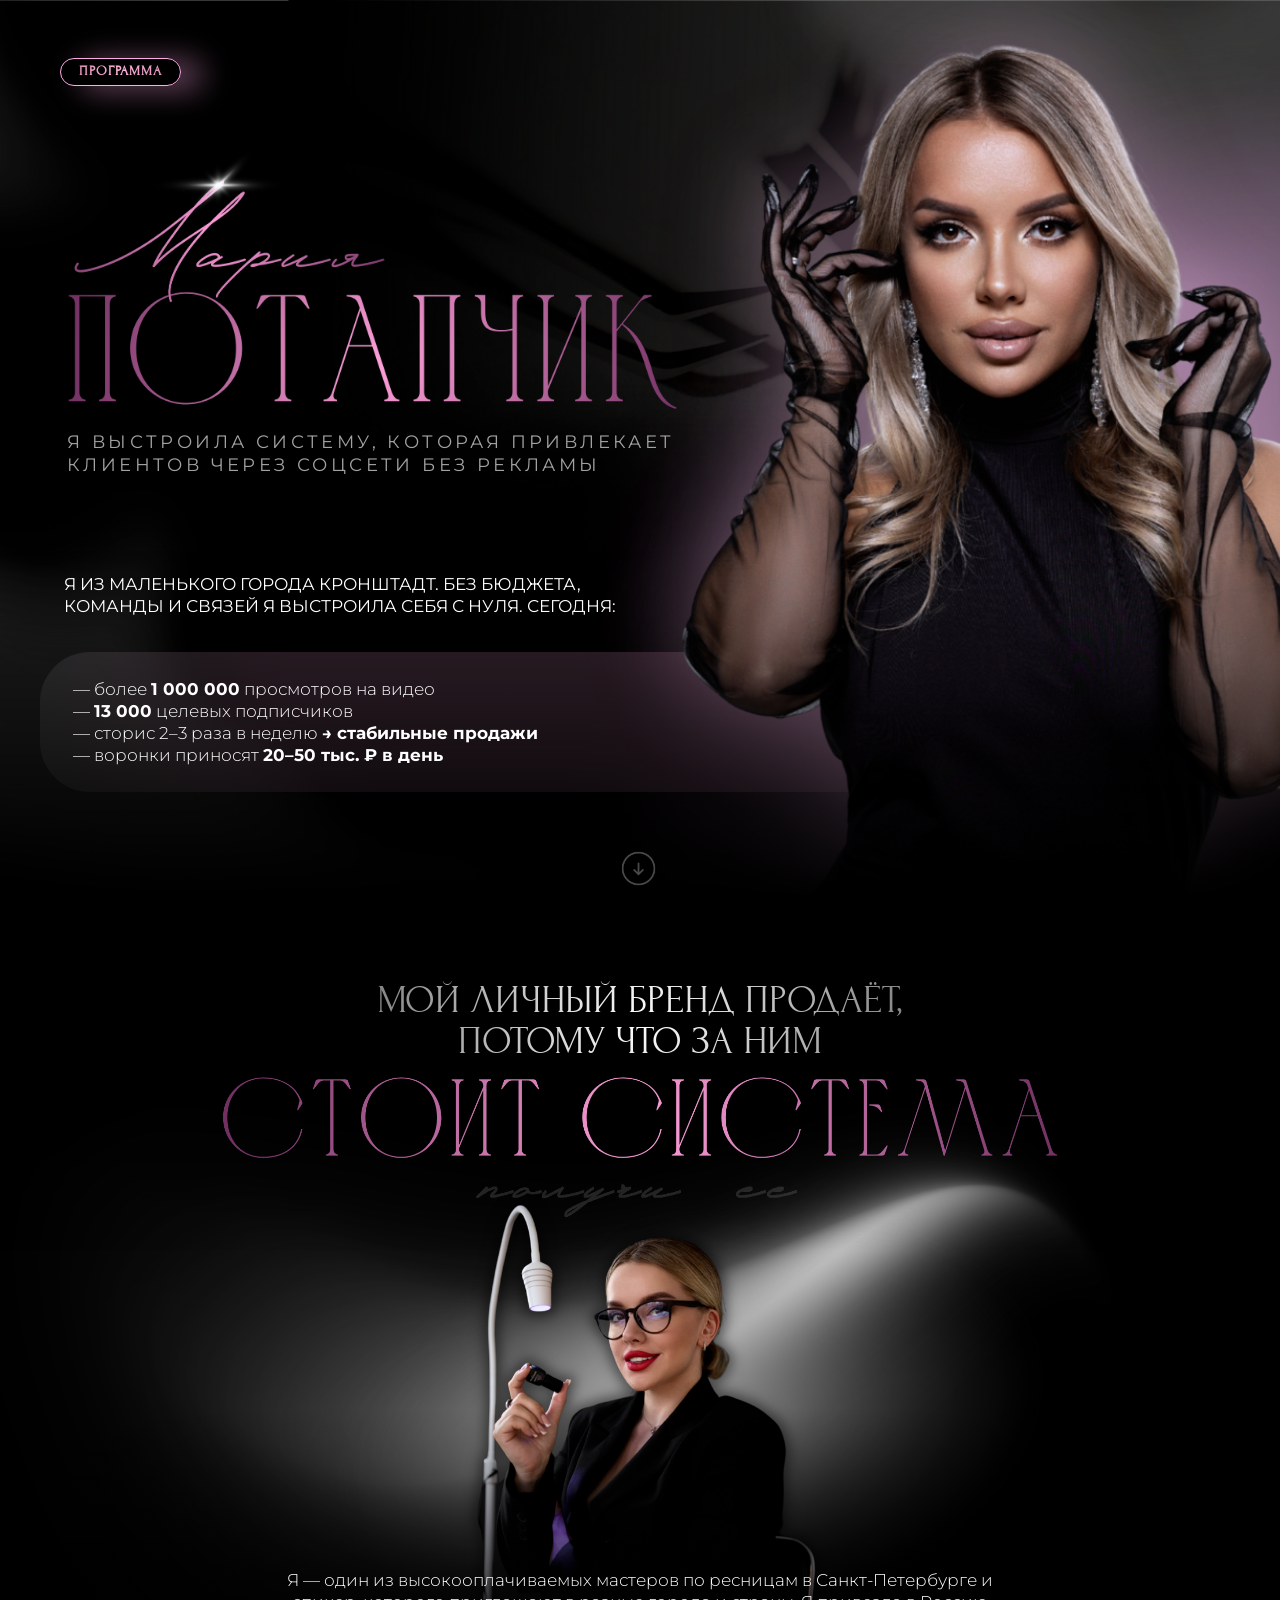
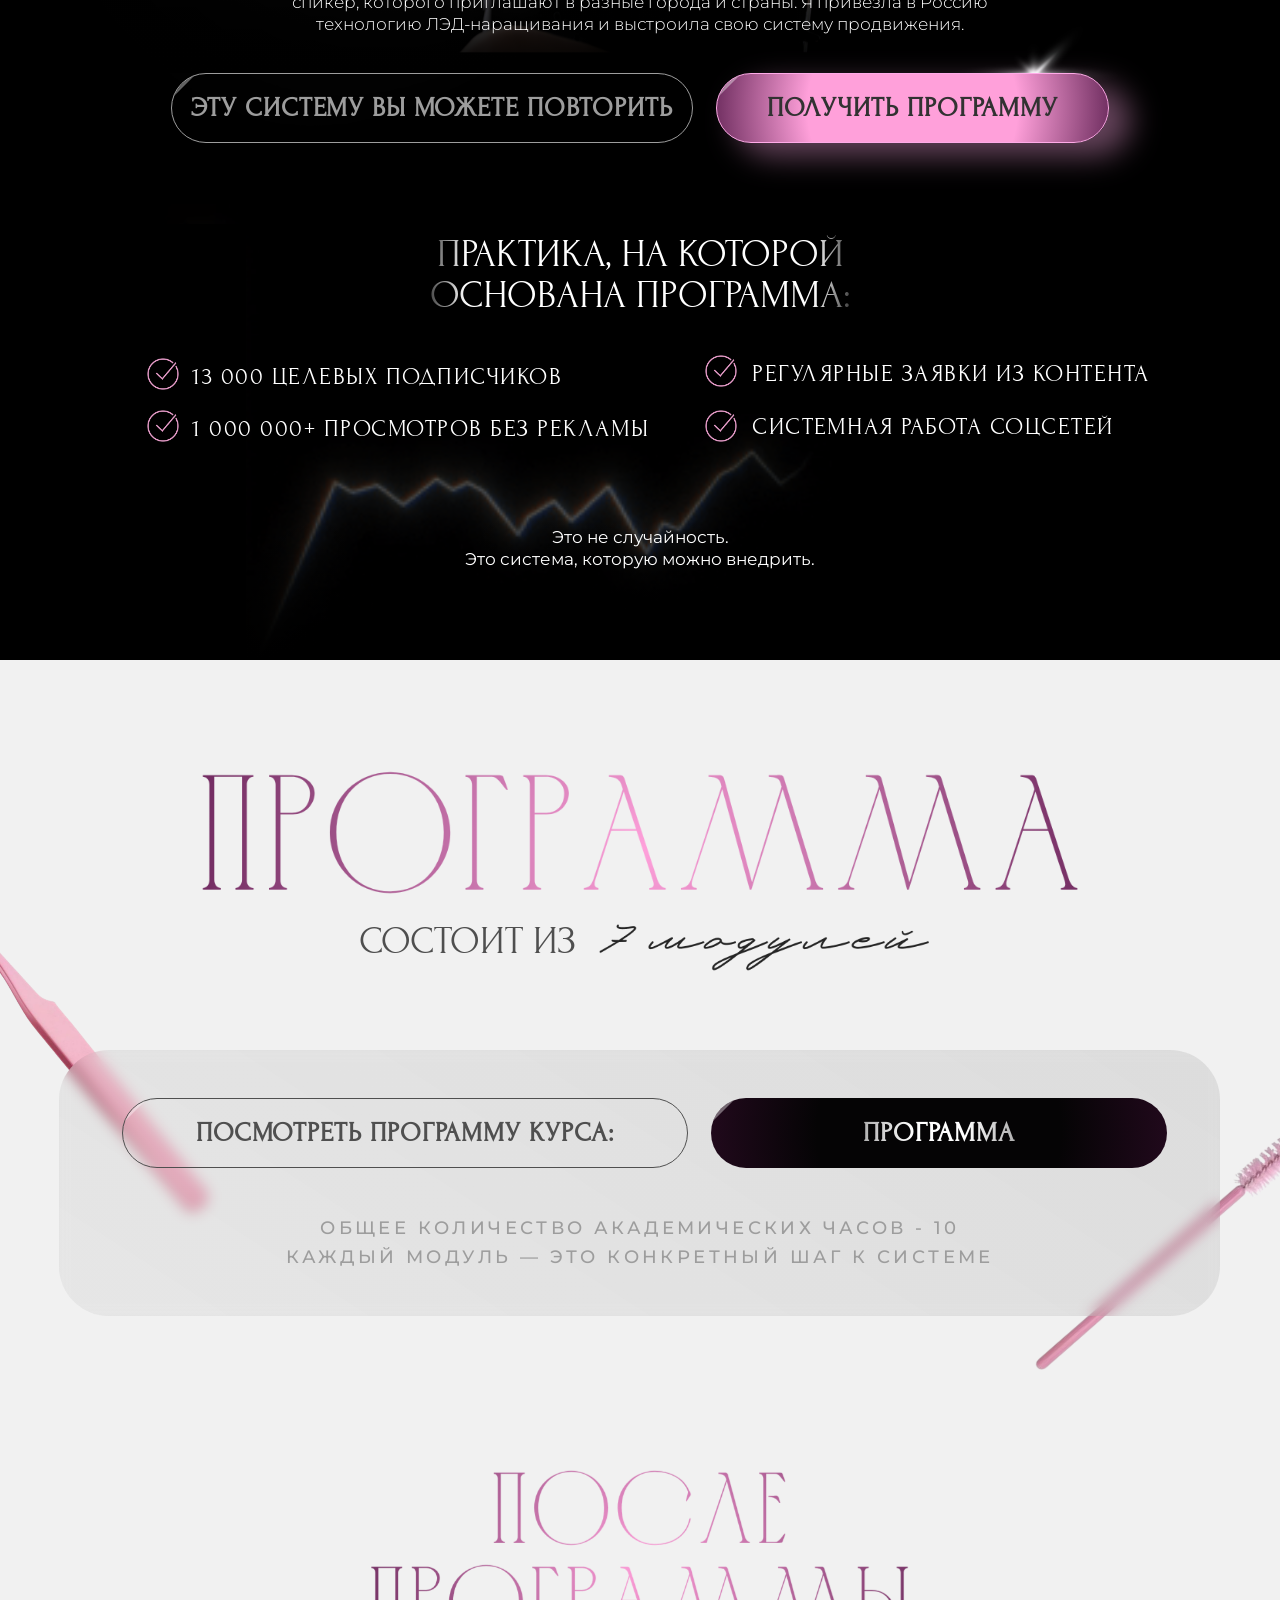
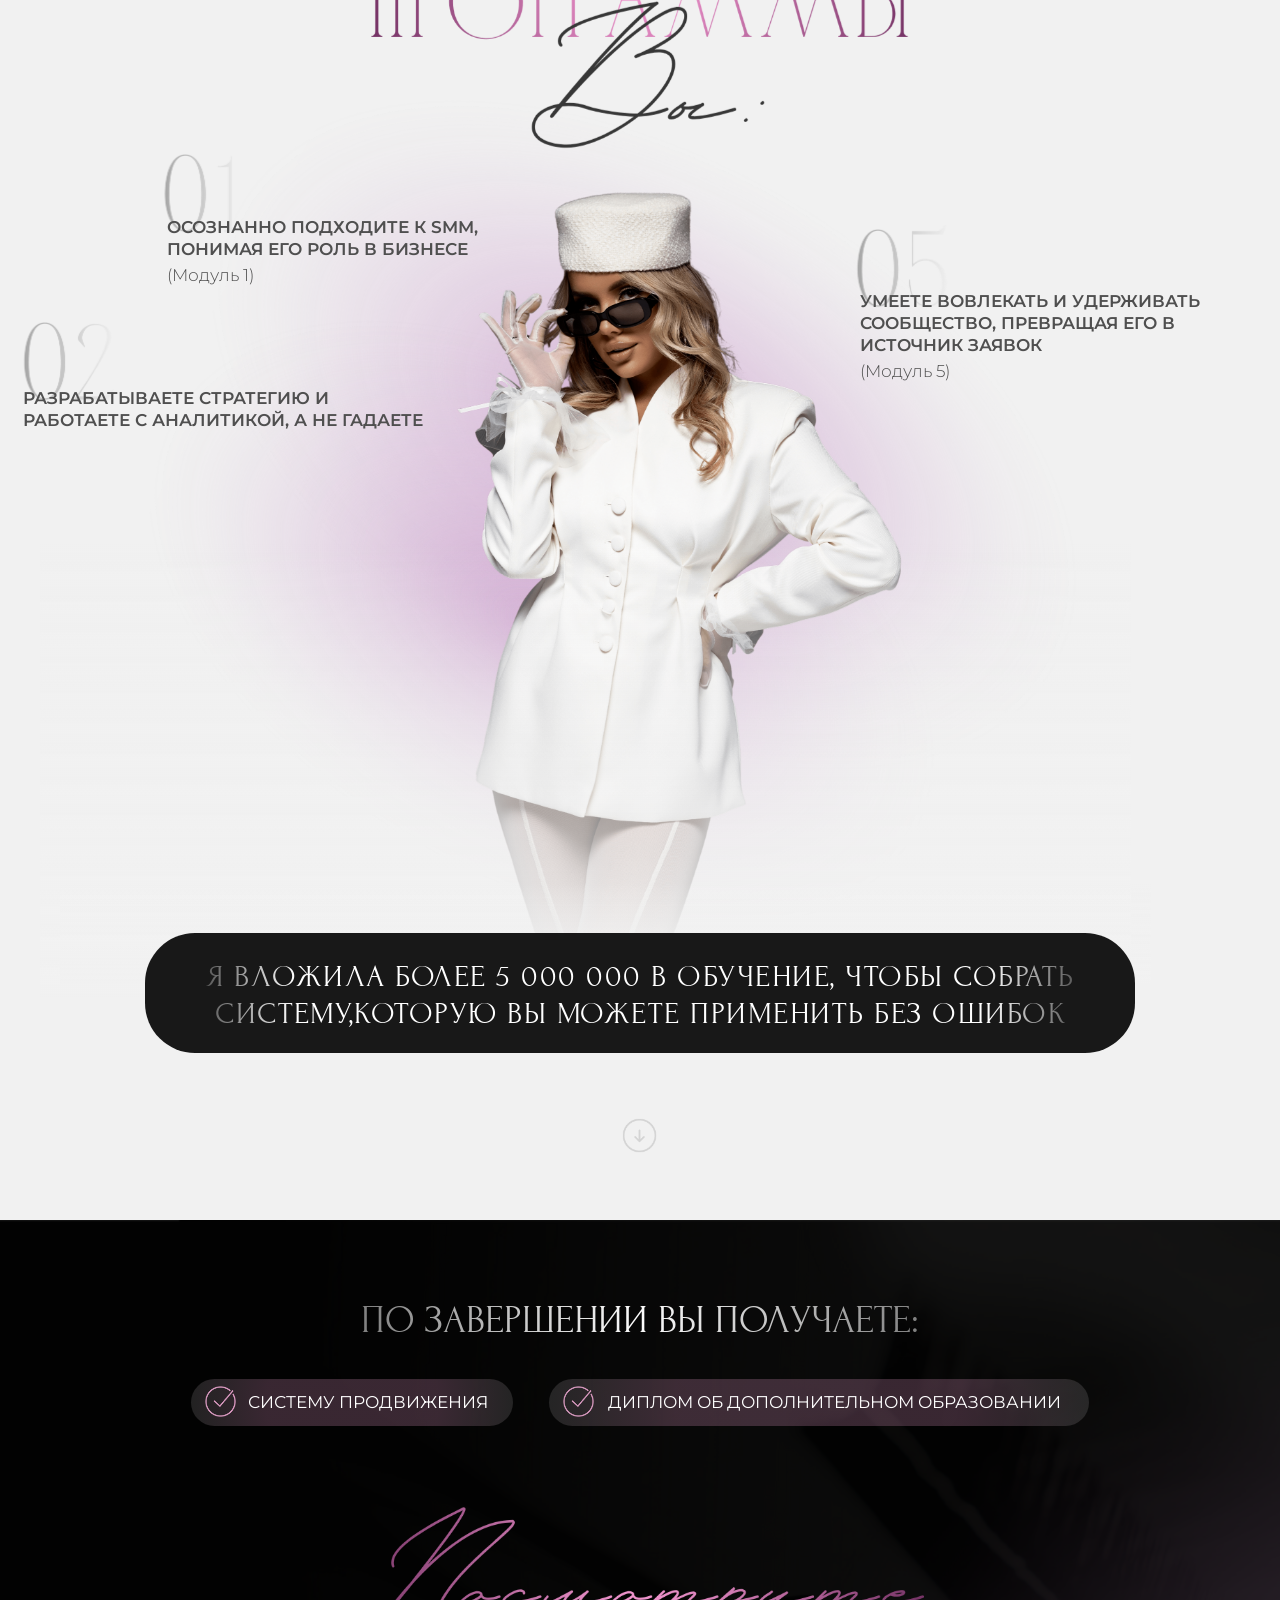
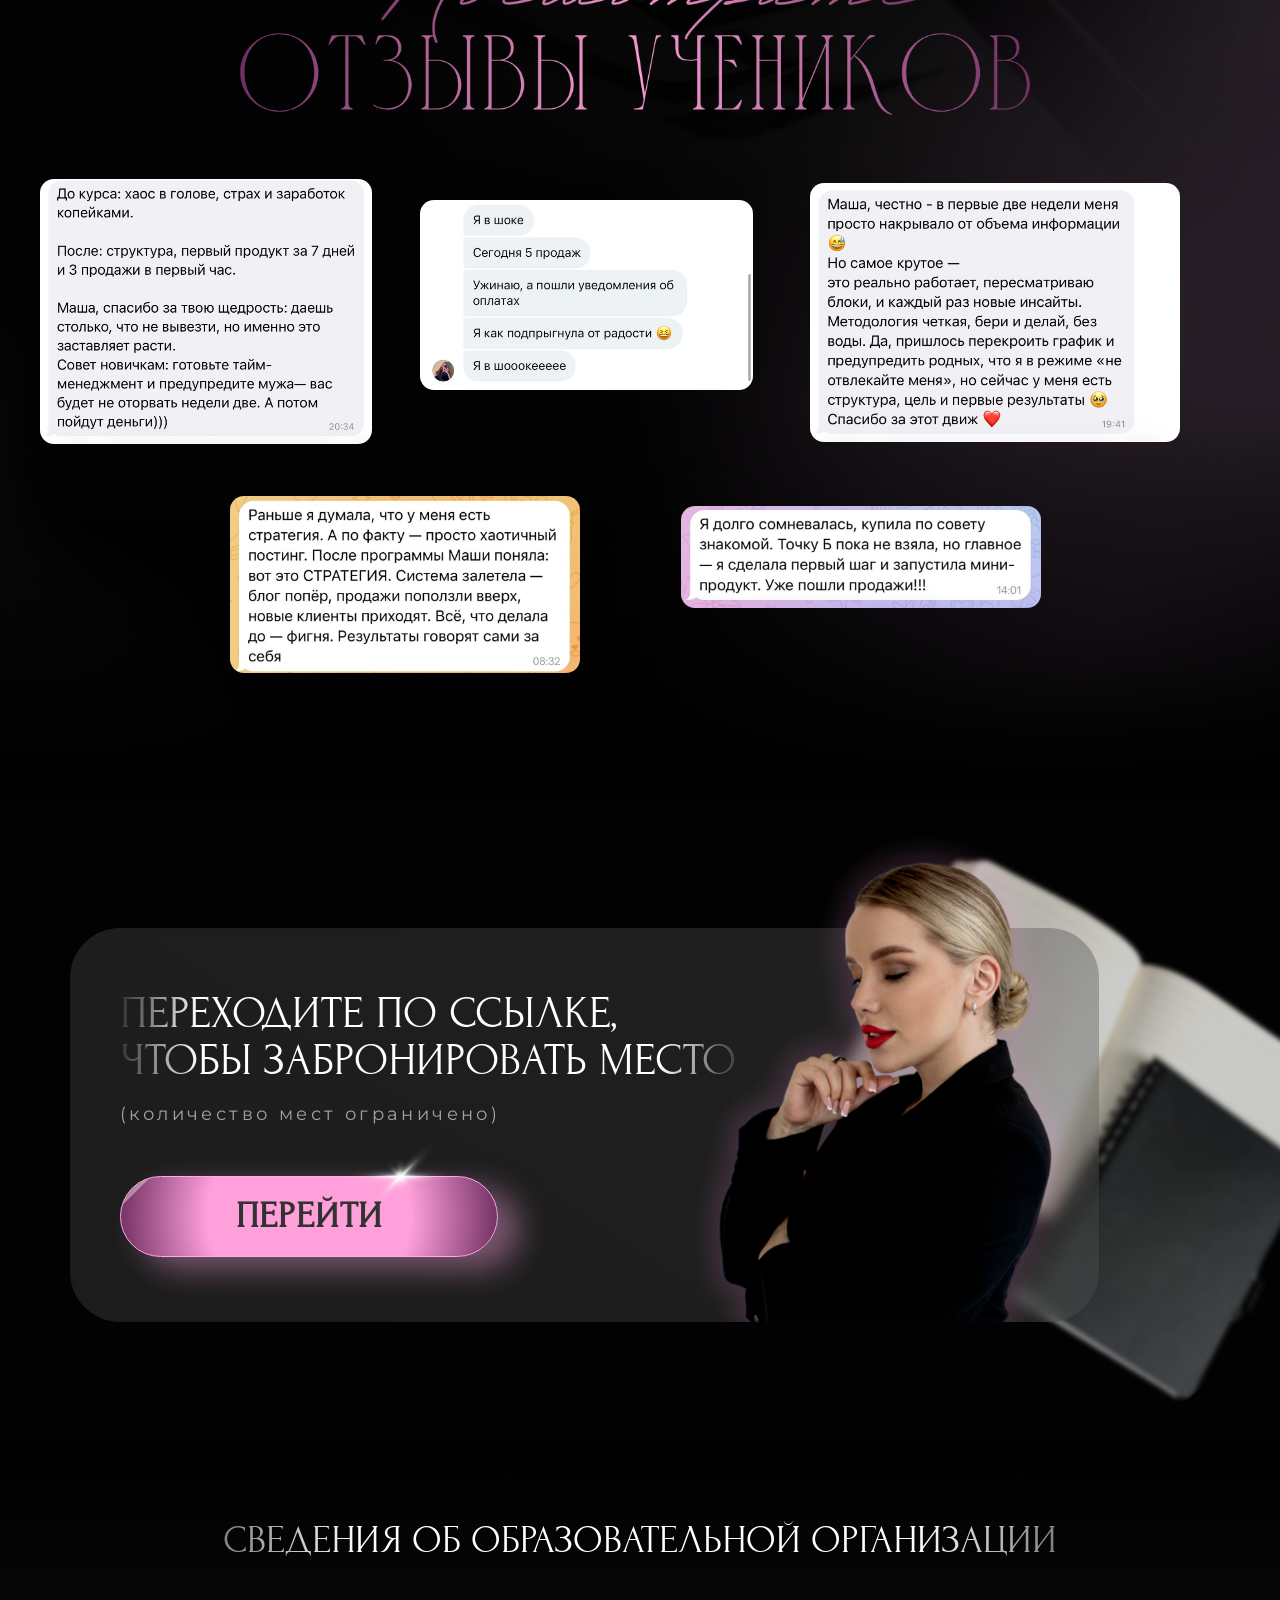
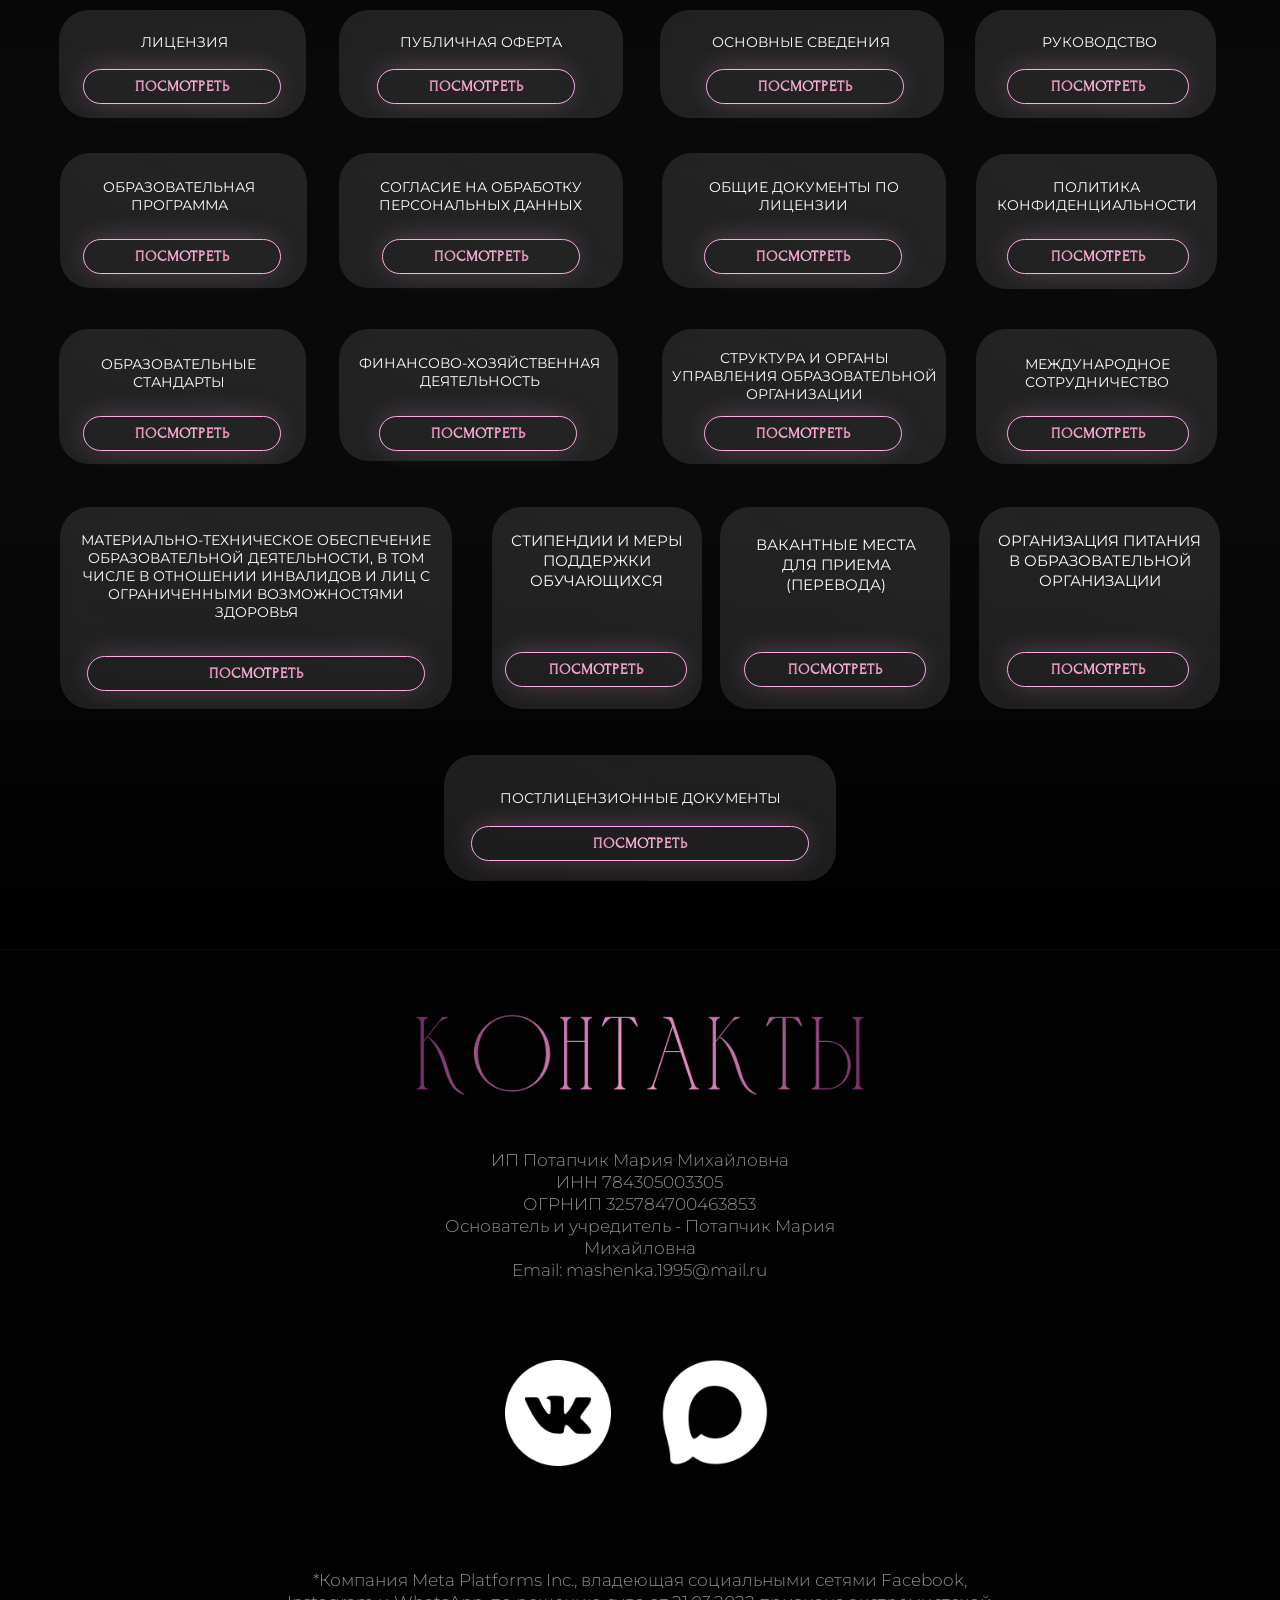
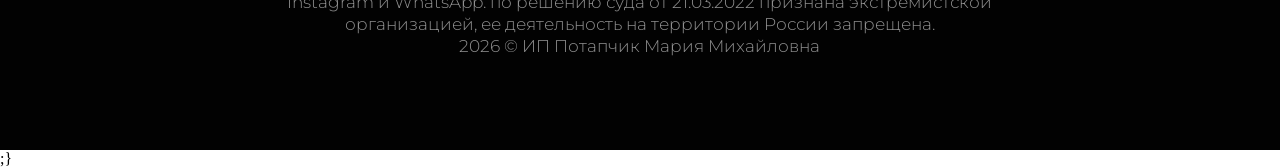
==== commit e514d62e: "index.html" ====
--- a/index.html
+++ b/index.html
@@ -145,4 +145,4 @@
 src='images/tild3937-6439-4561-b035-643635346363__-__resize__20x__vk.png'
 alt='' imgfield='tn_img_1776860433203000001'
 /> </a> </div> </div> ;}
-window.tildastatcookie='no';setTimeout(function(){(function(d,w,k,o,g) {var n=d.getElementsByTagName(o)[0],s=d.createElement(o),f=function(){n.parentNode.insertBefore(s,n);};s.type="text/javascript";s.async=true;s.key=k;s.id="tildastatscript";s.src=g;if(w.opera=="[object Opera]") {d.addEventListener("DOMContentLoaded",f,false);} else {f();}})(document,window,'878d19b100a8bf78b3419663917e17cd','script','js/tilda-stat-1.0.min.js');},2000);</script> </body> </html>
+ </html>
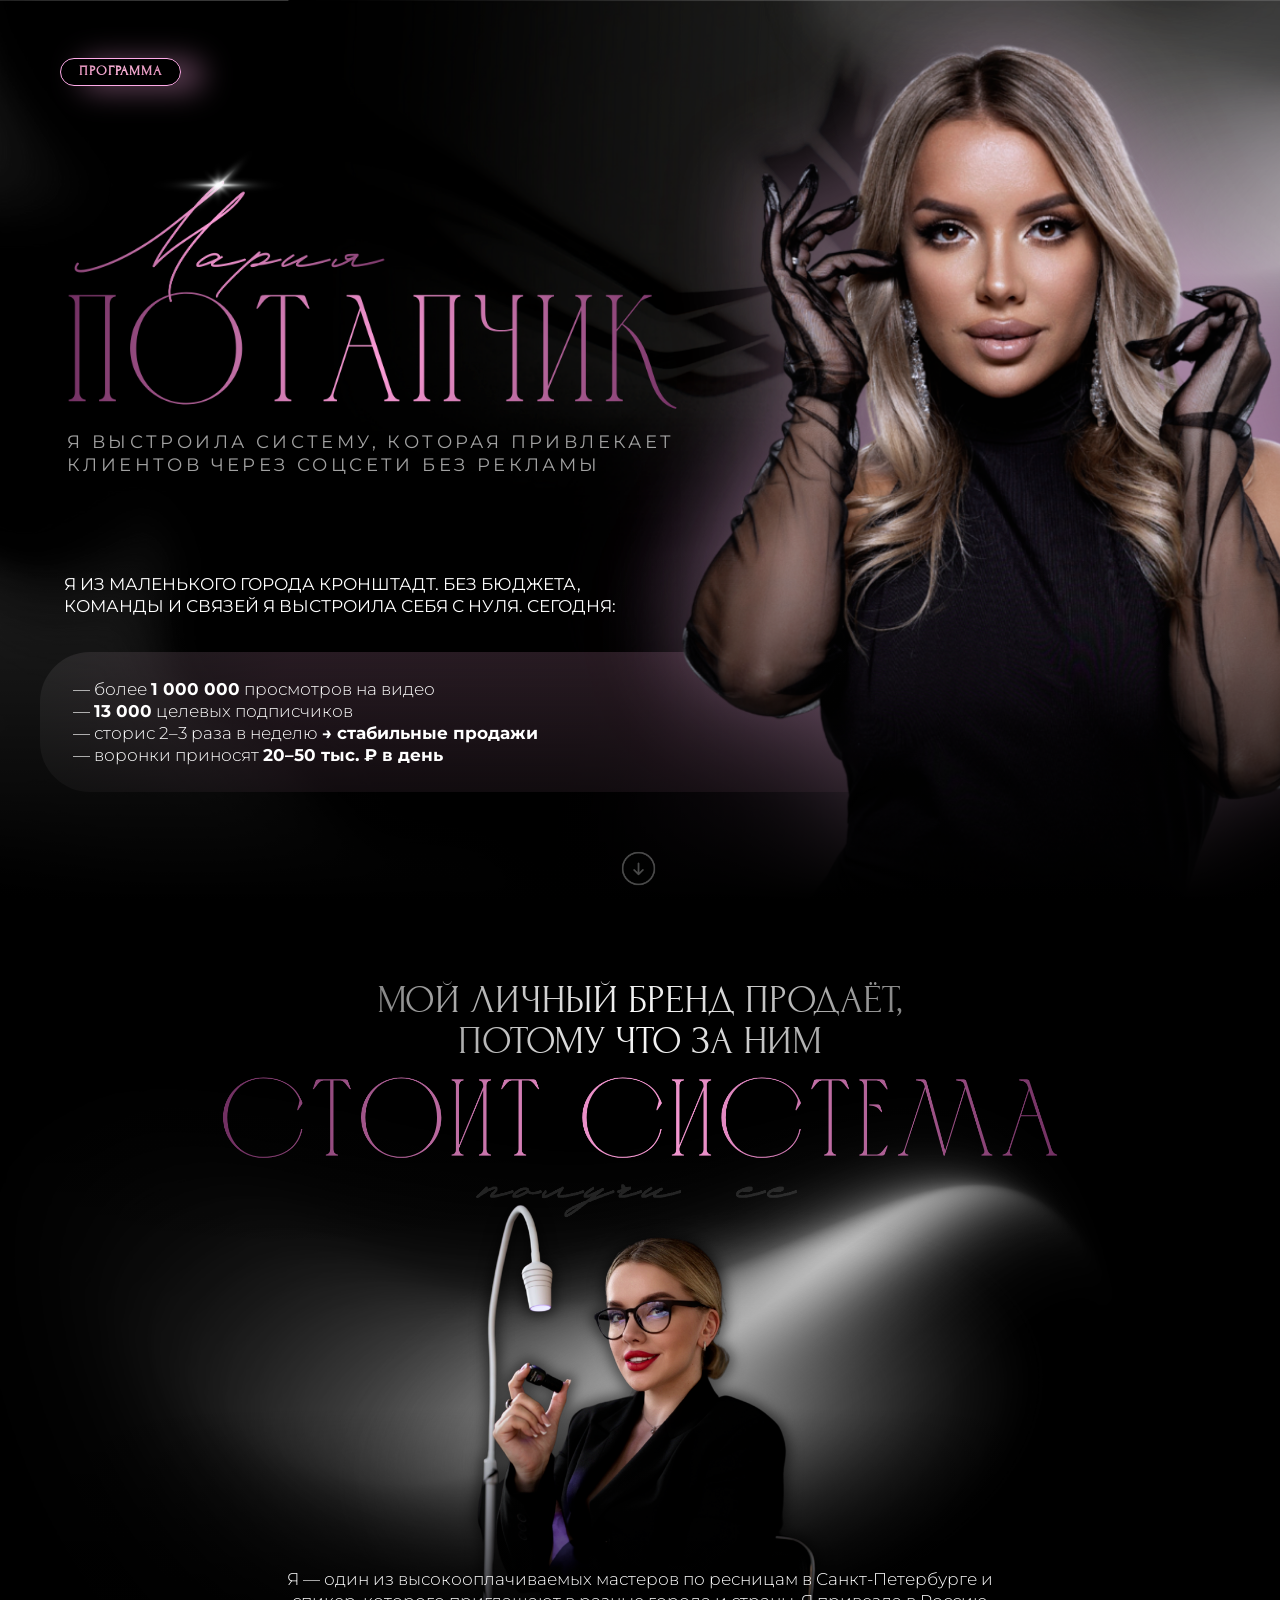
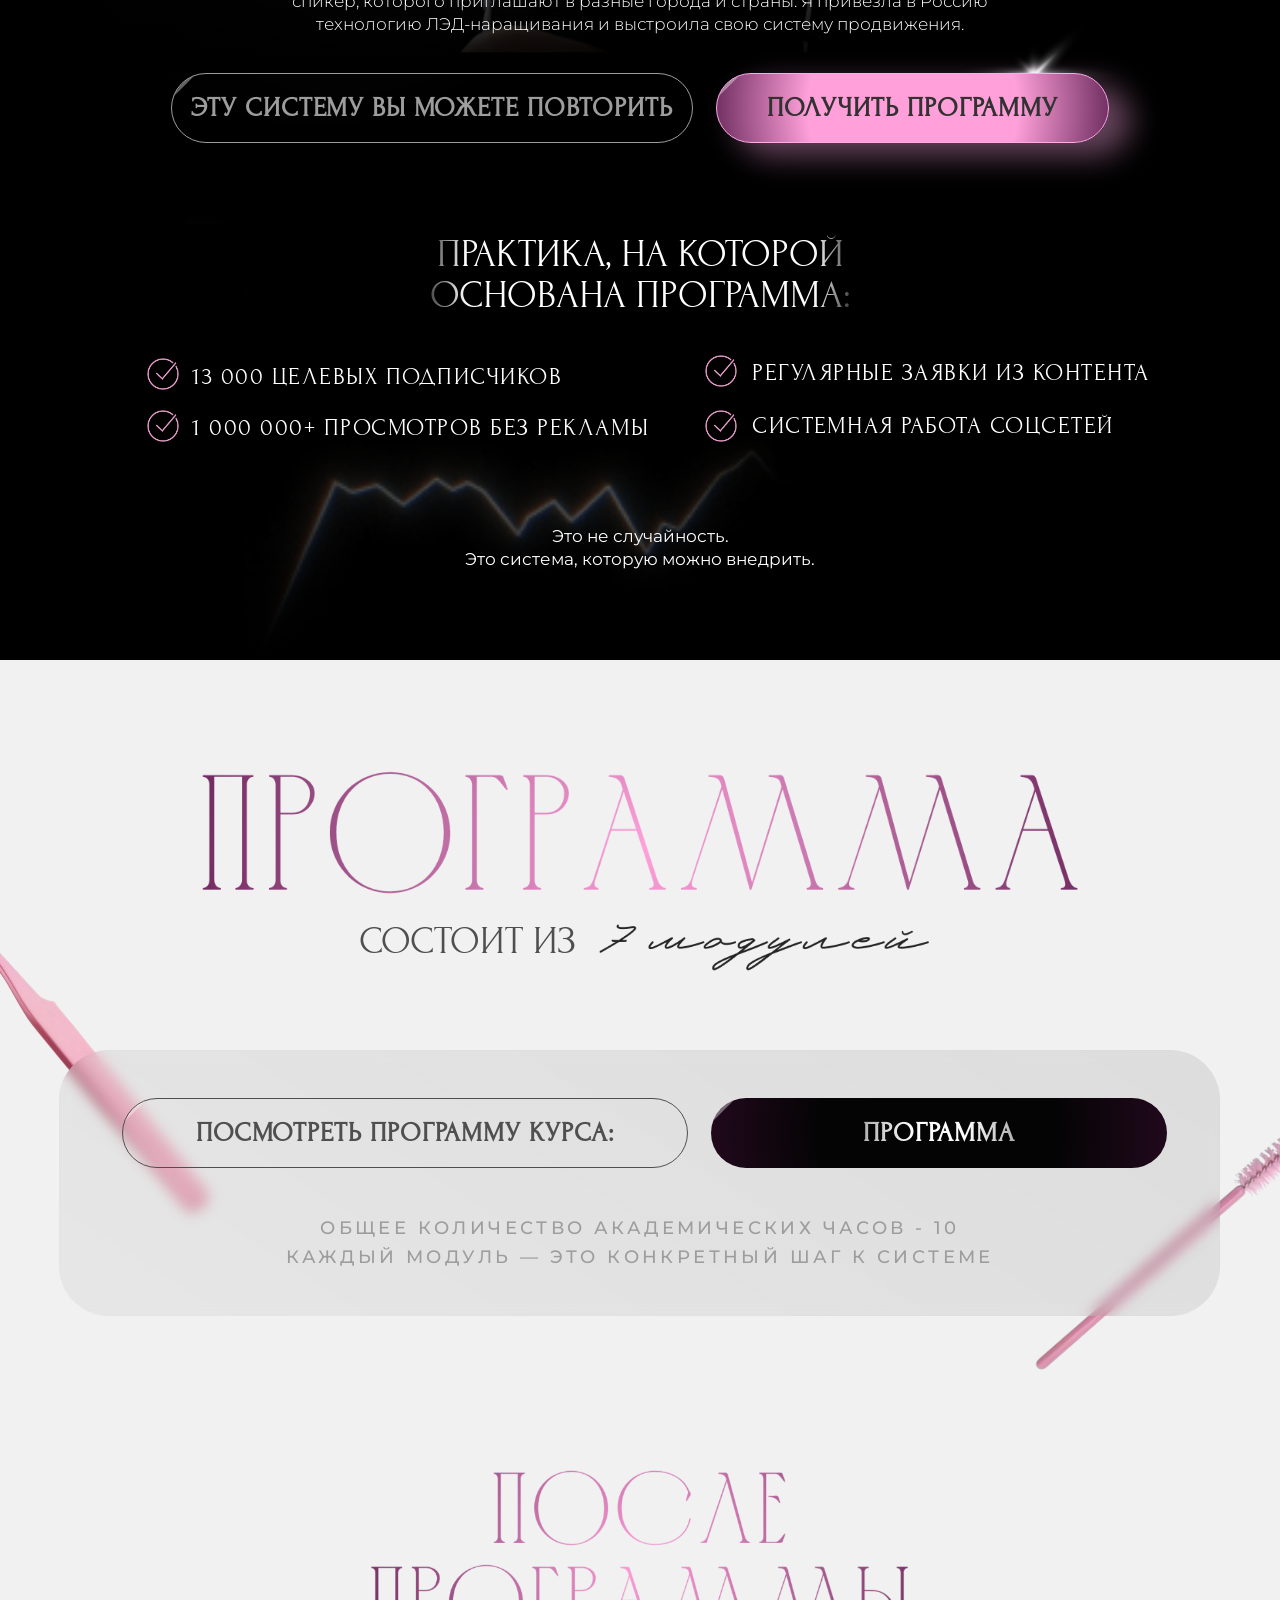
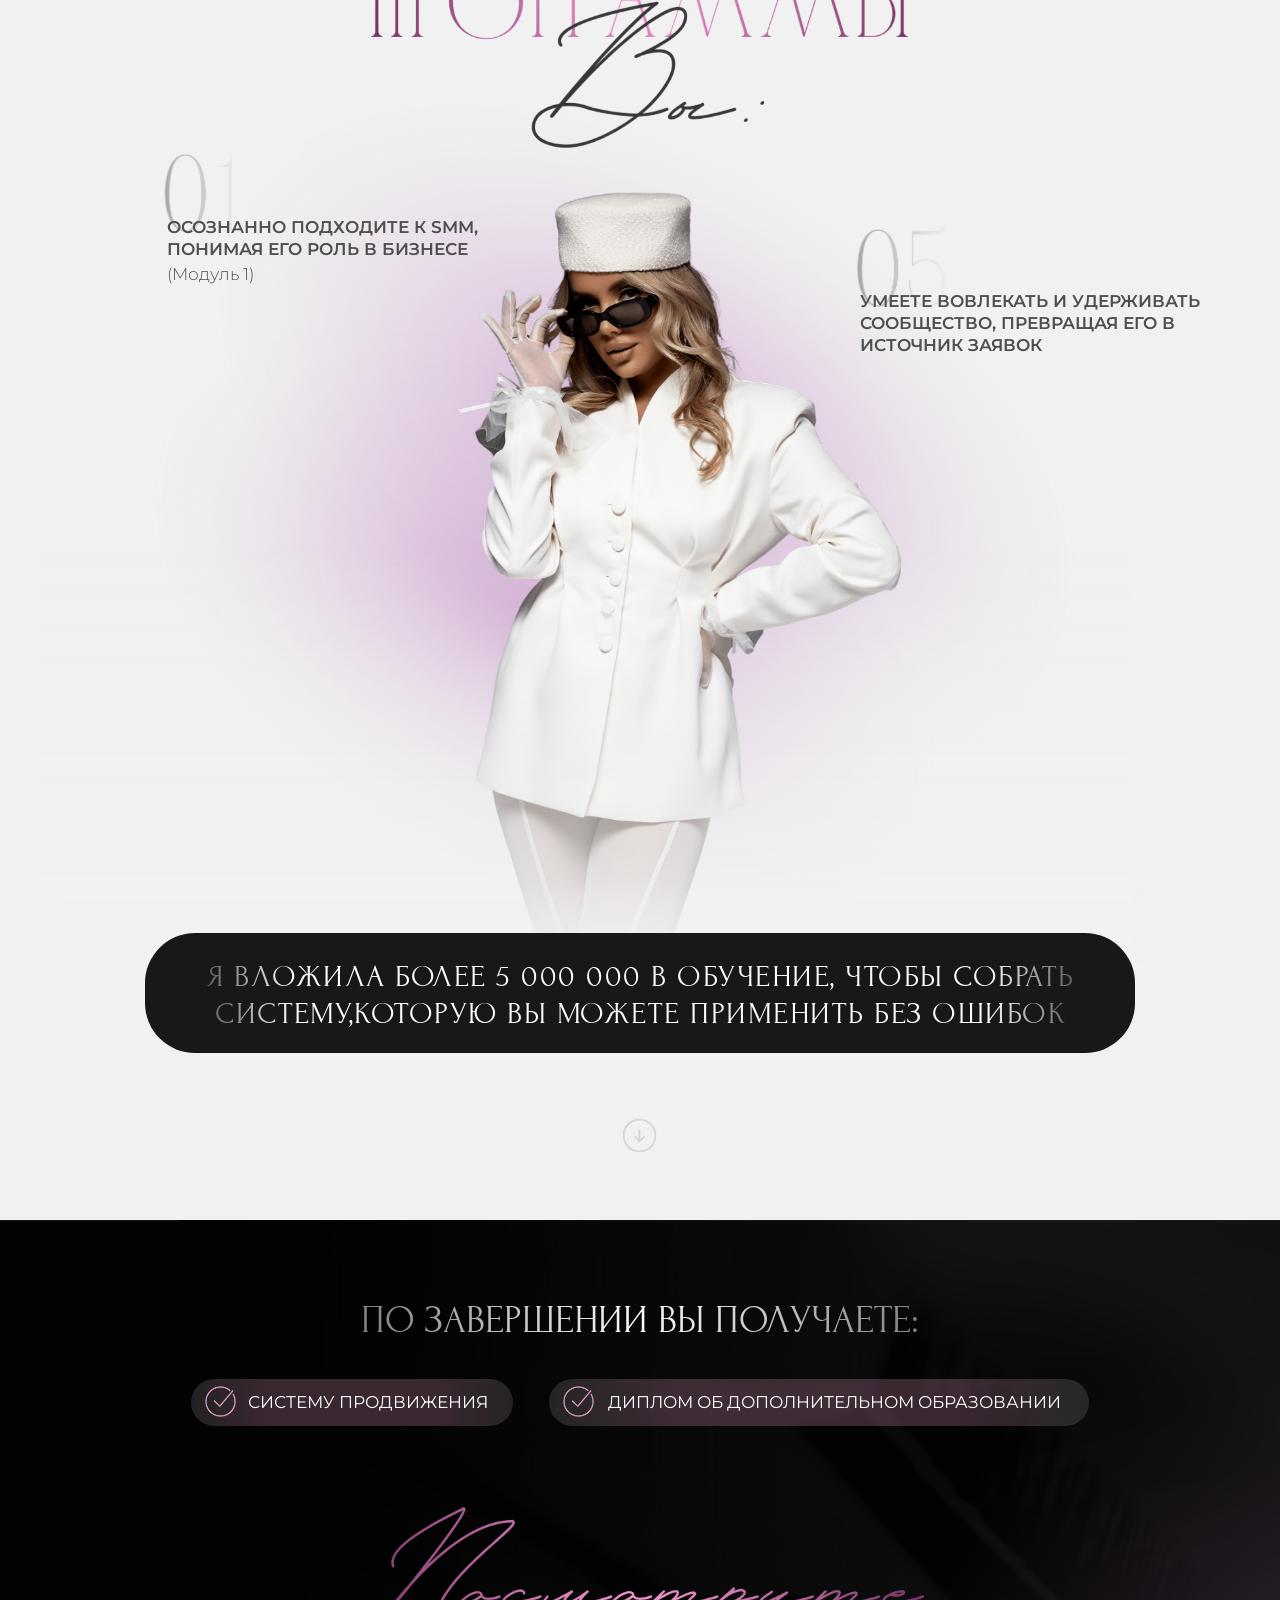
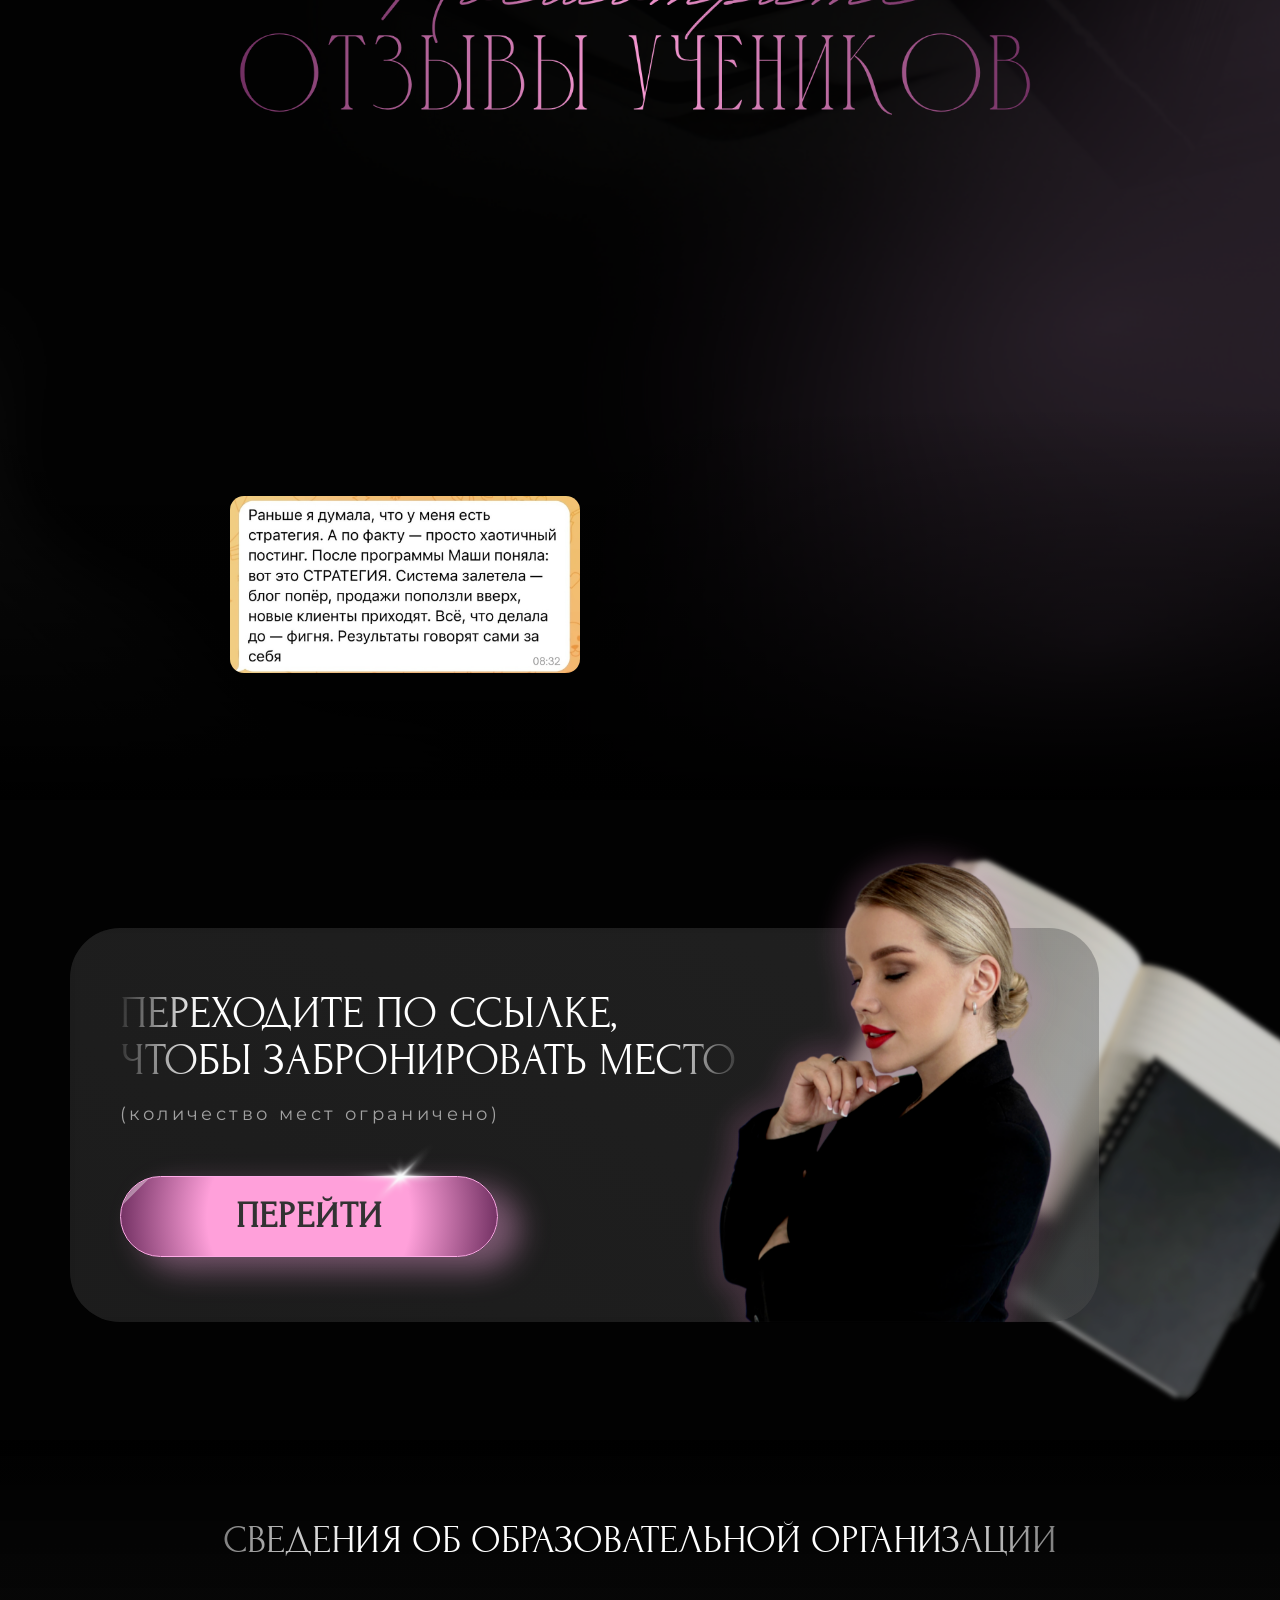
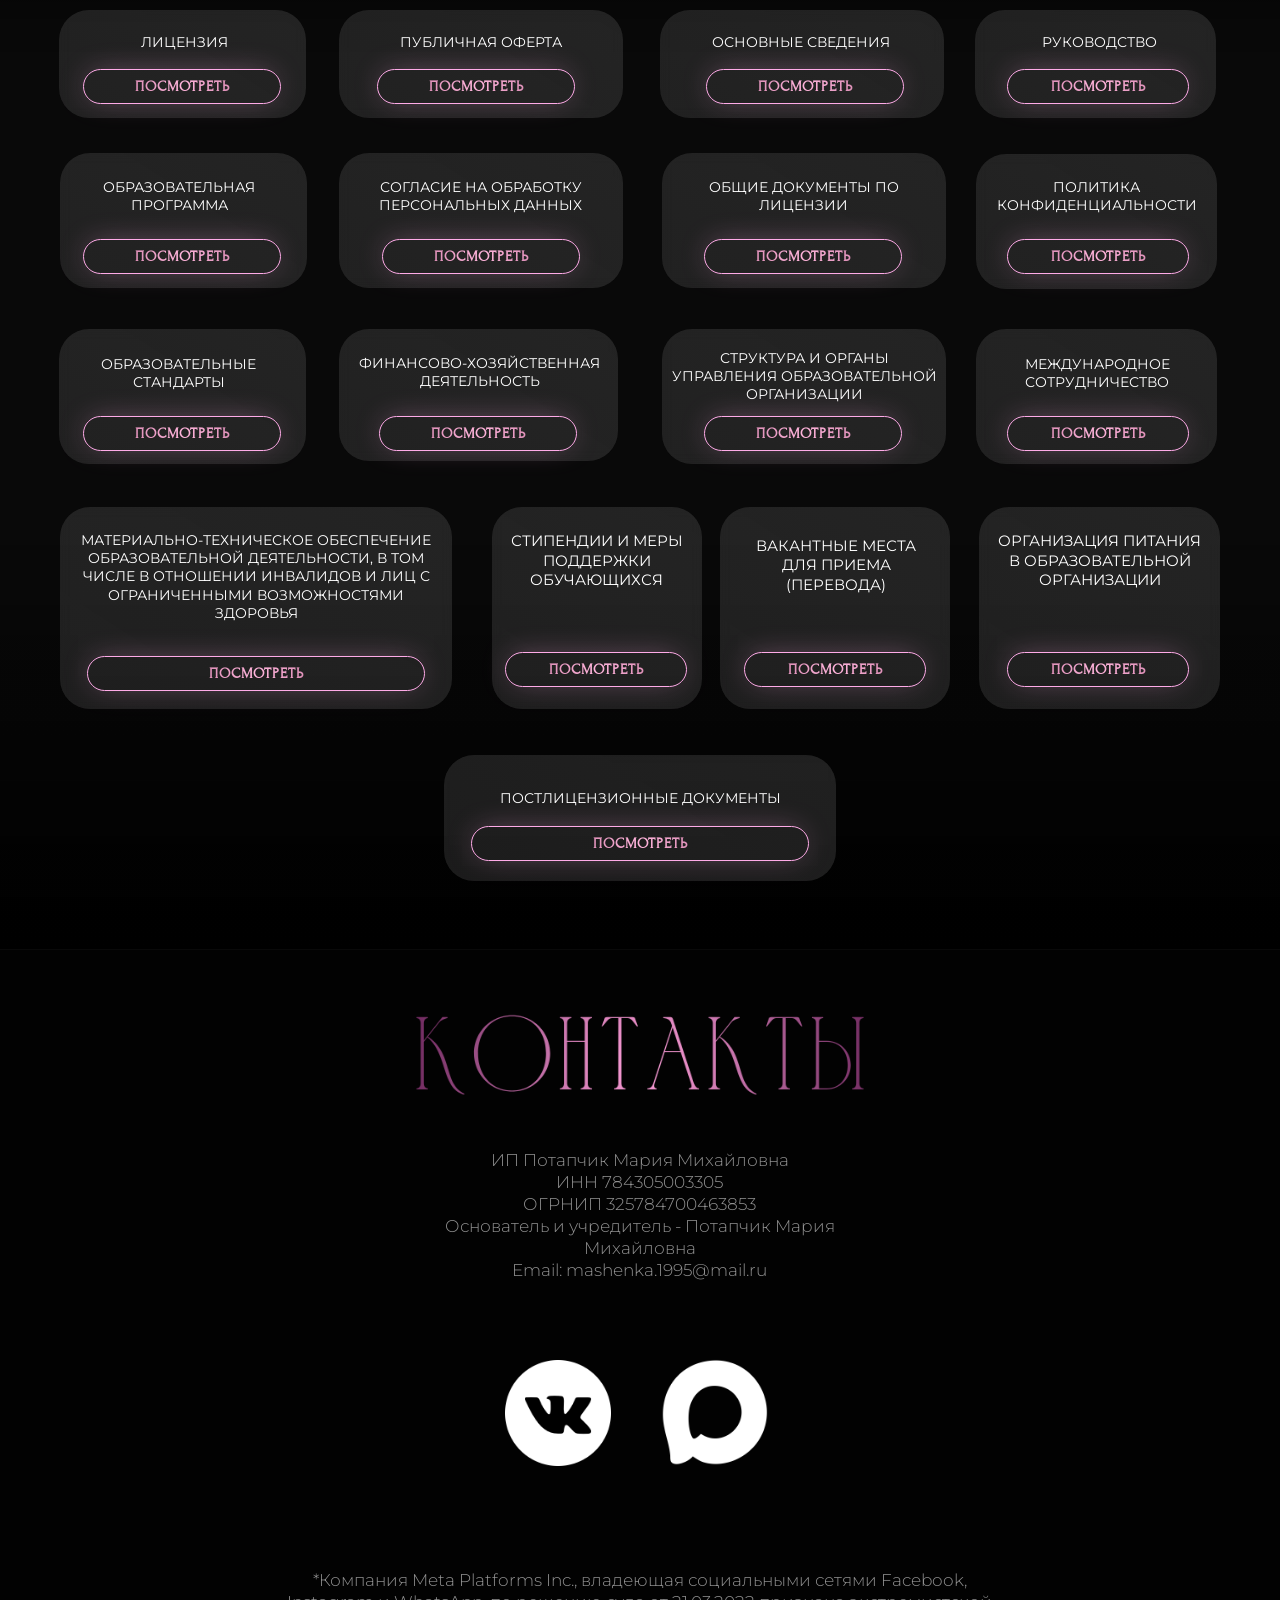
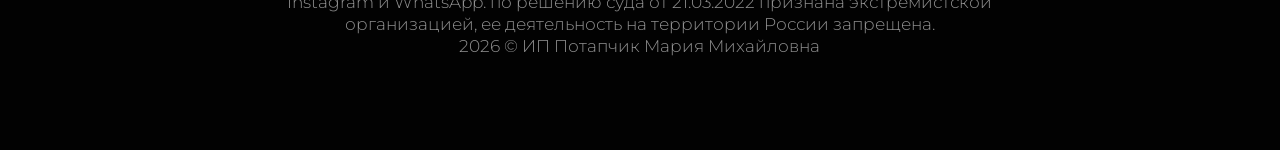
==== commit 5d2e7d55: "index.html" ====
--- a/index.html
+++ b/index.html
@@ -144,5 +144,5 @@
 /> </a> </div> <div class='t396__elem tn-elem tn-elem__21902886311776860433203000001' data-elem-id='1776860433203000001' data-elem-type='image' data-field-top-value="410" data-field-left-value="465" data-field-height-value="106" data-field-width-value="106" data-field-axisy-value="top" data-field-axisx-value="left" data-field-container-value="grid" data-field-topunits-value="px" data-field-leftunits-value="px" data-field-heightunits-value="px" data-field-widthunits-value="px" data-field-filewidth-value="256" data-field-fileheight-value="256" data-field-heightmode-value="hug" data-field-top-res-320-value="265" data-field-left-res-320-value="79" data-field-height-res-320-value="66" data-field-width-res-320-value="66" data-field-top-res-480-value="398" data-field-left-res-480-value="102" data-field-height-res-480-value="106" data-field-top-res-640-value="391" data-field-left-res-640-value="184" data-field-height-res-640-value="106" data-field-top-res-960-value="422" data-field-left-res-960-value="337" data-field-height-res-960-value="106"> <a class='tn-atom' href="https://vk.ru/mashapotapchik"> <img class='tn-atom__img t-img' data-original='images/tild3937-6439-4561-b035-643635346363__vk.png'
 src='images/tild3937-6439-4561-b035-643635346363__-__resize__20x__vk.png'
 alt='' imgfield='tn_img_1776860433203000001'
-/> </a> </div> </div> ;}
+/>
  </html>
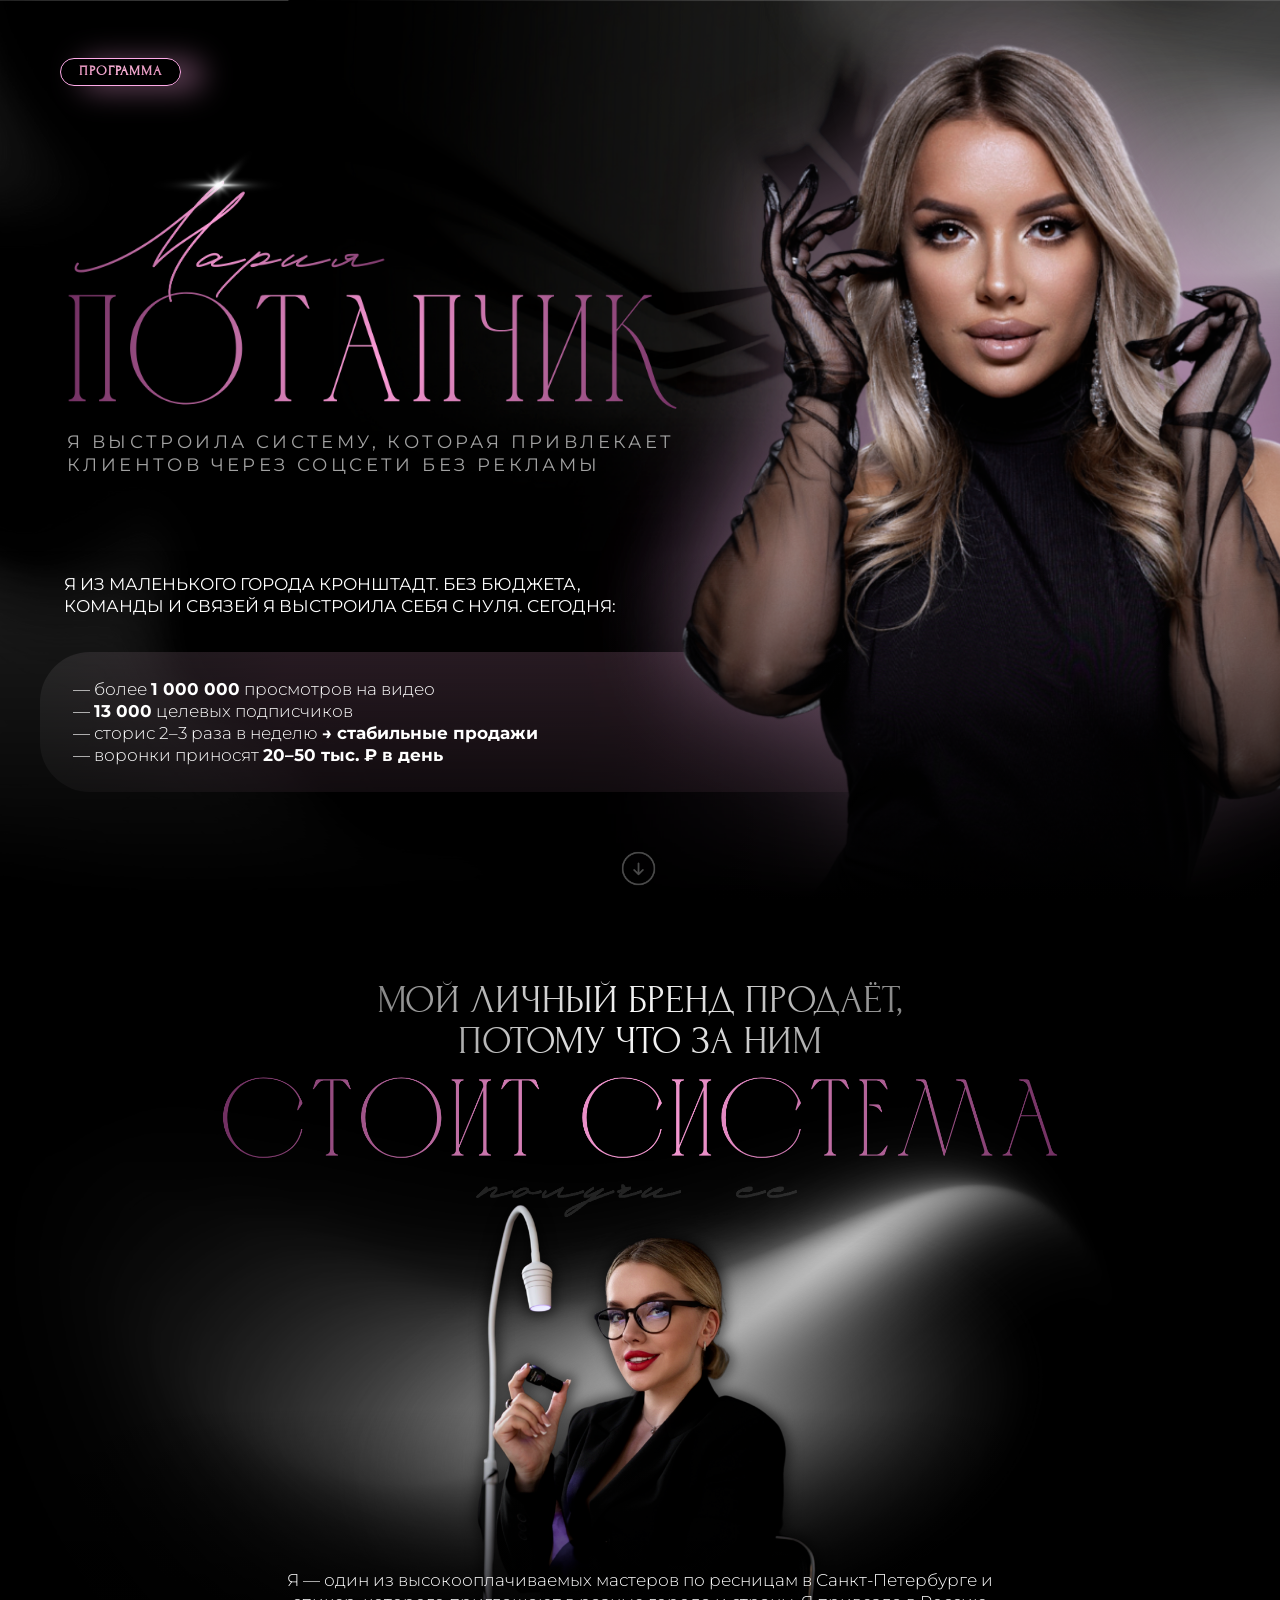
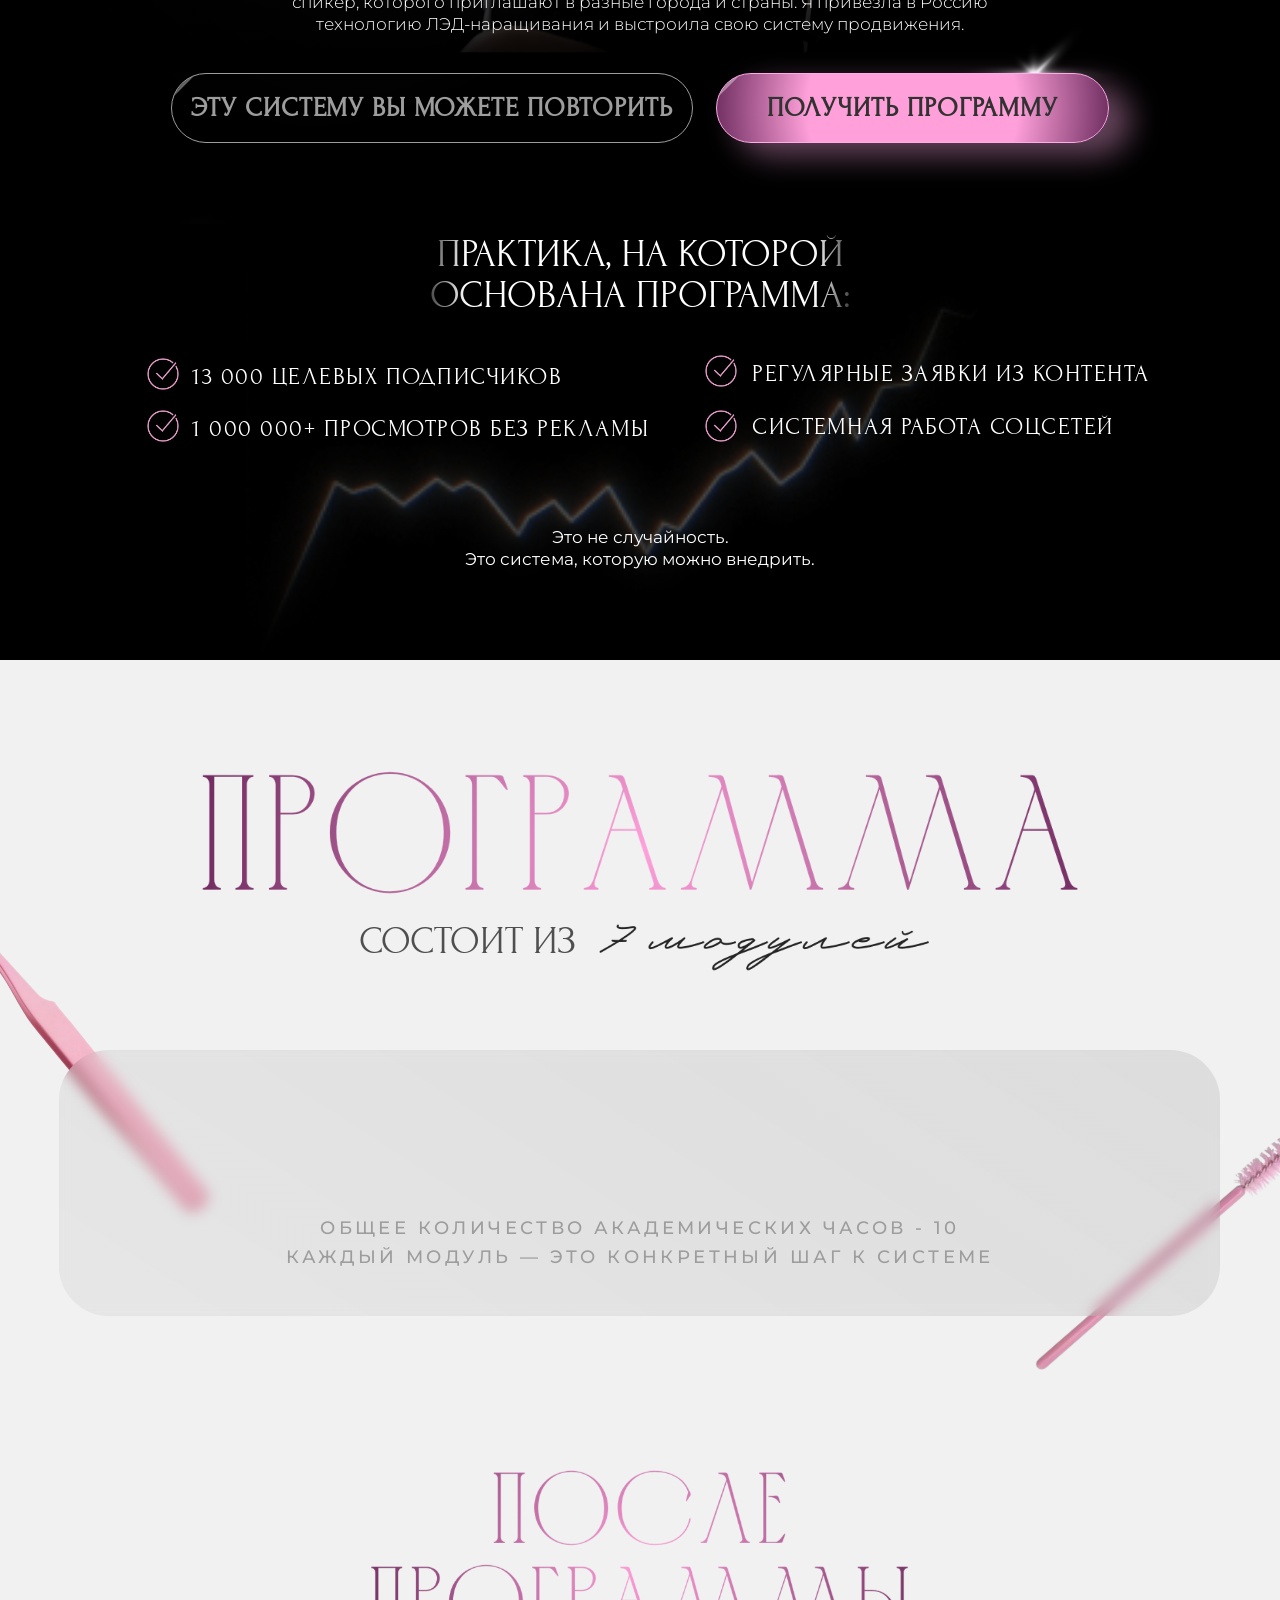
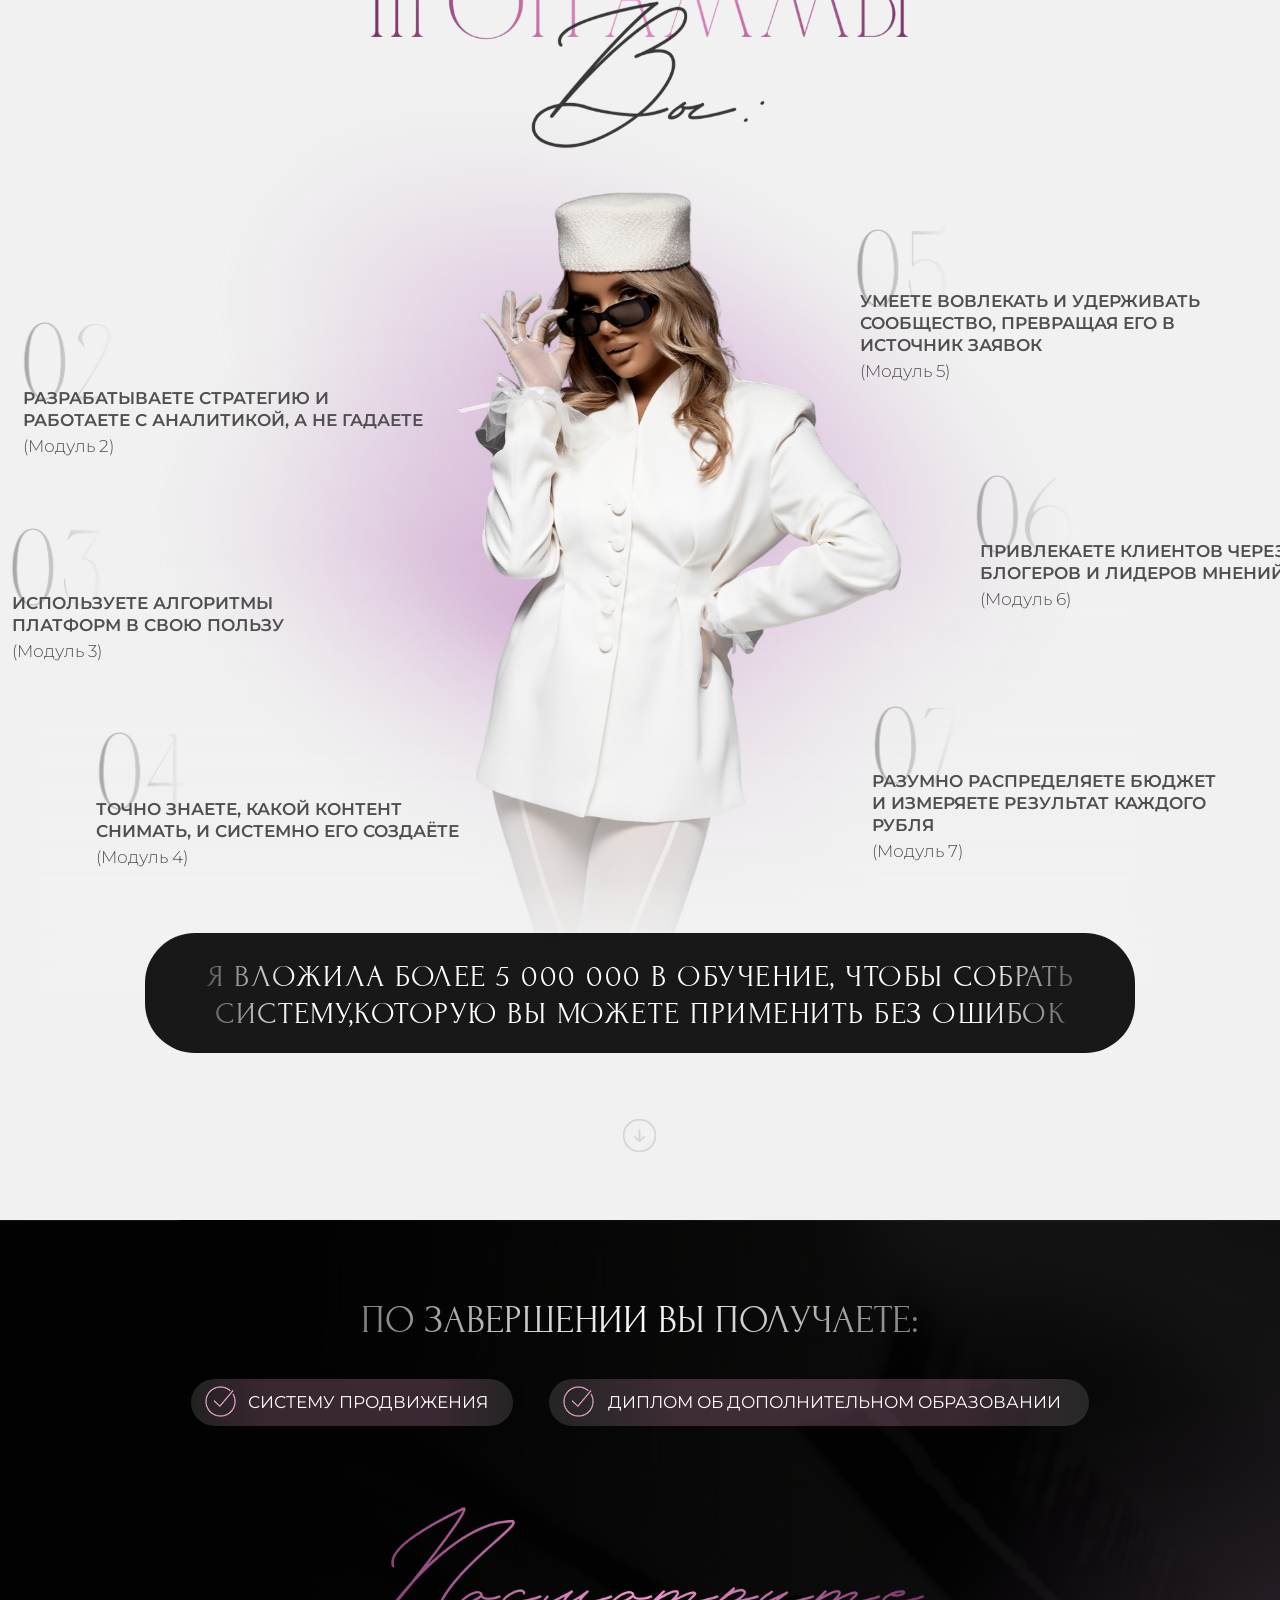
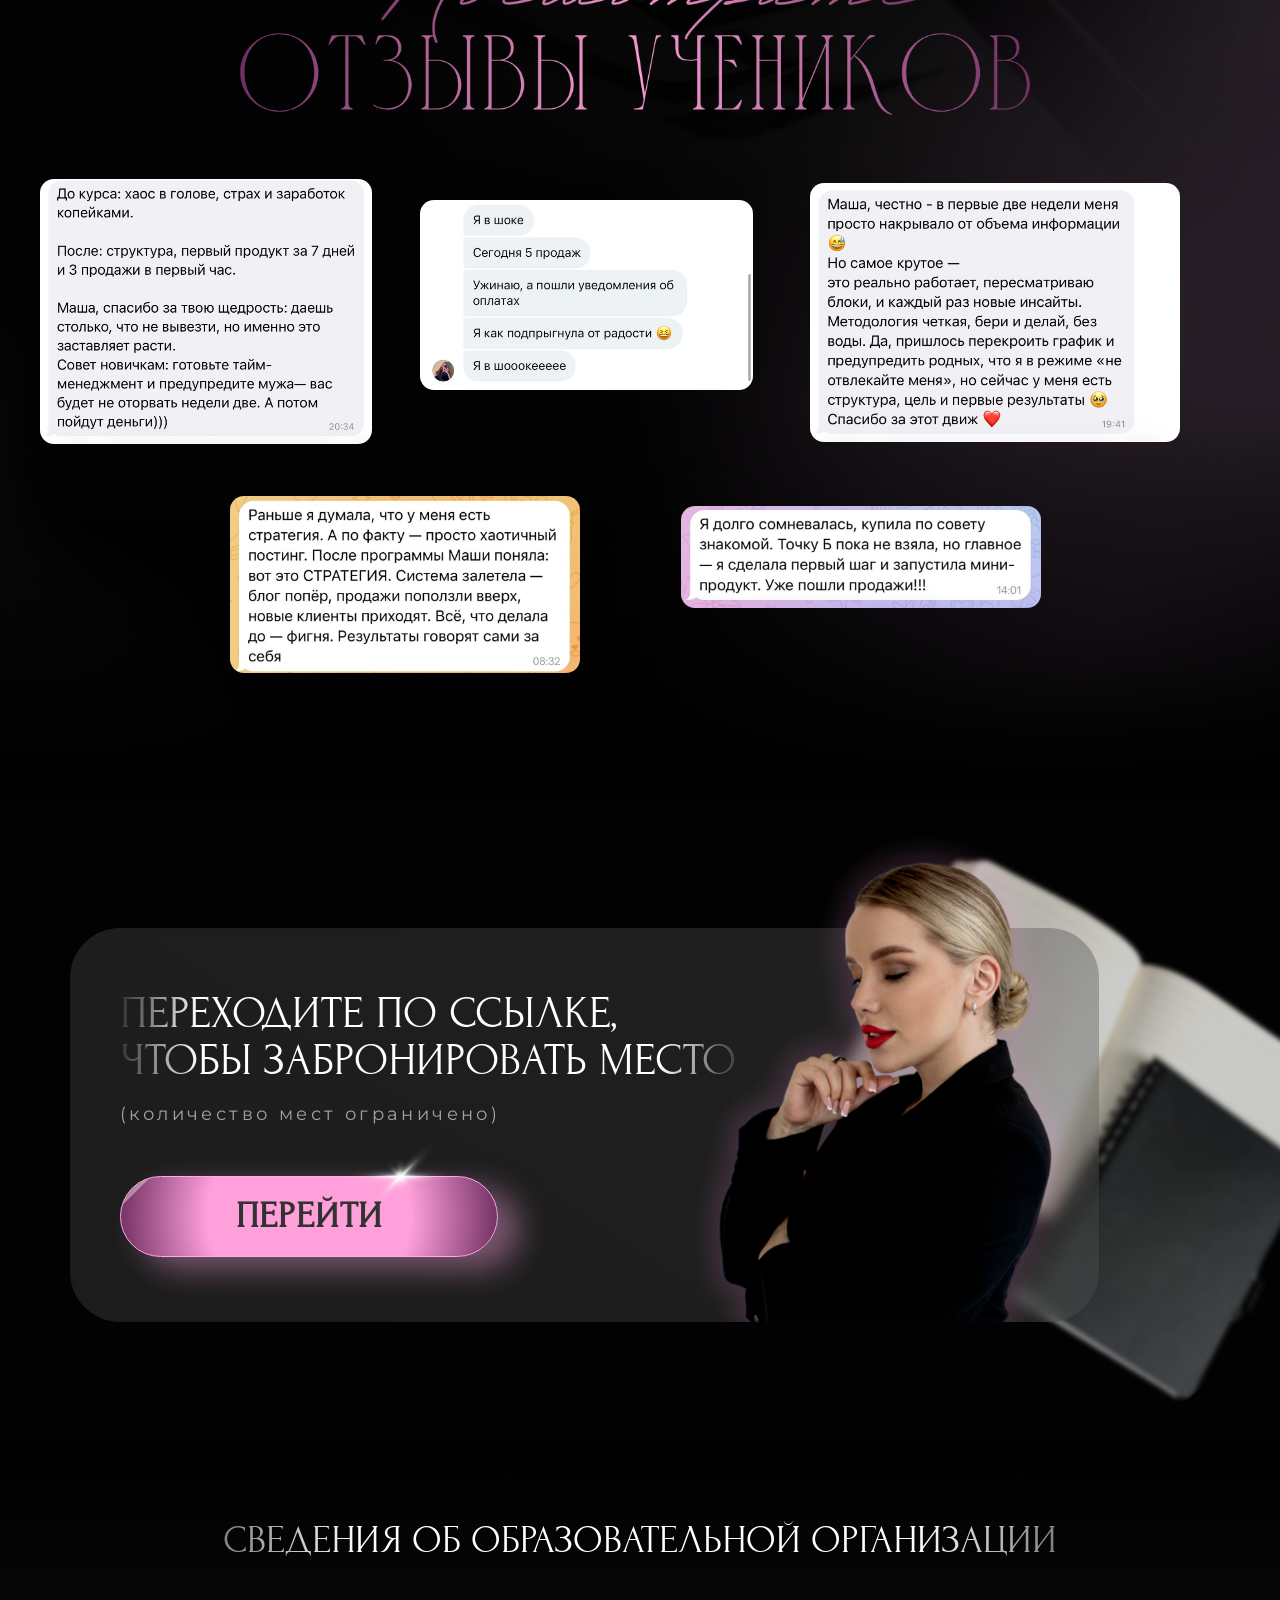
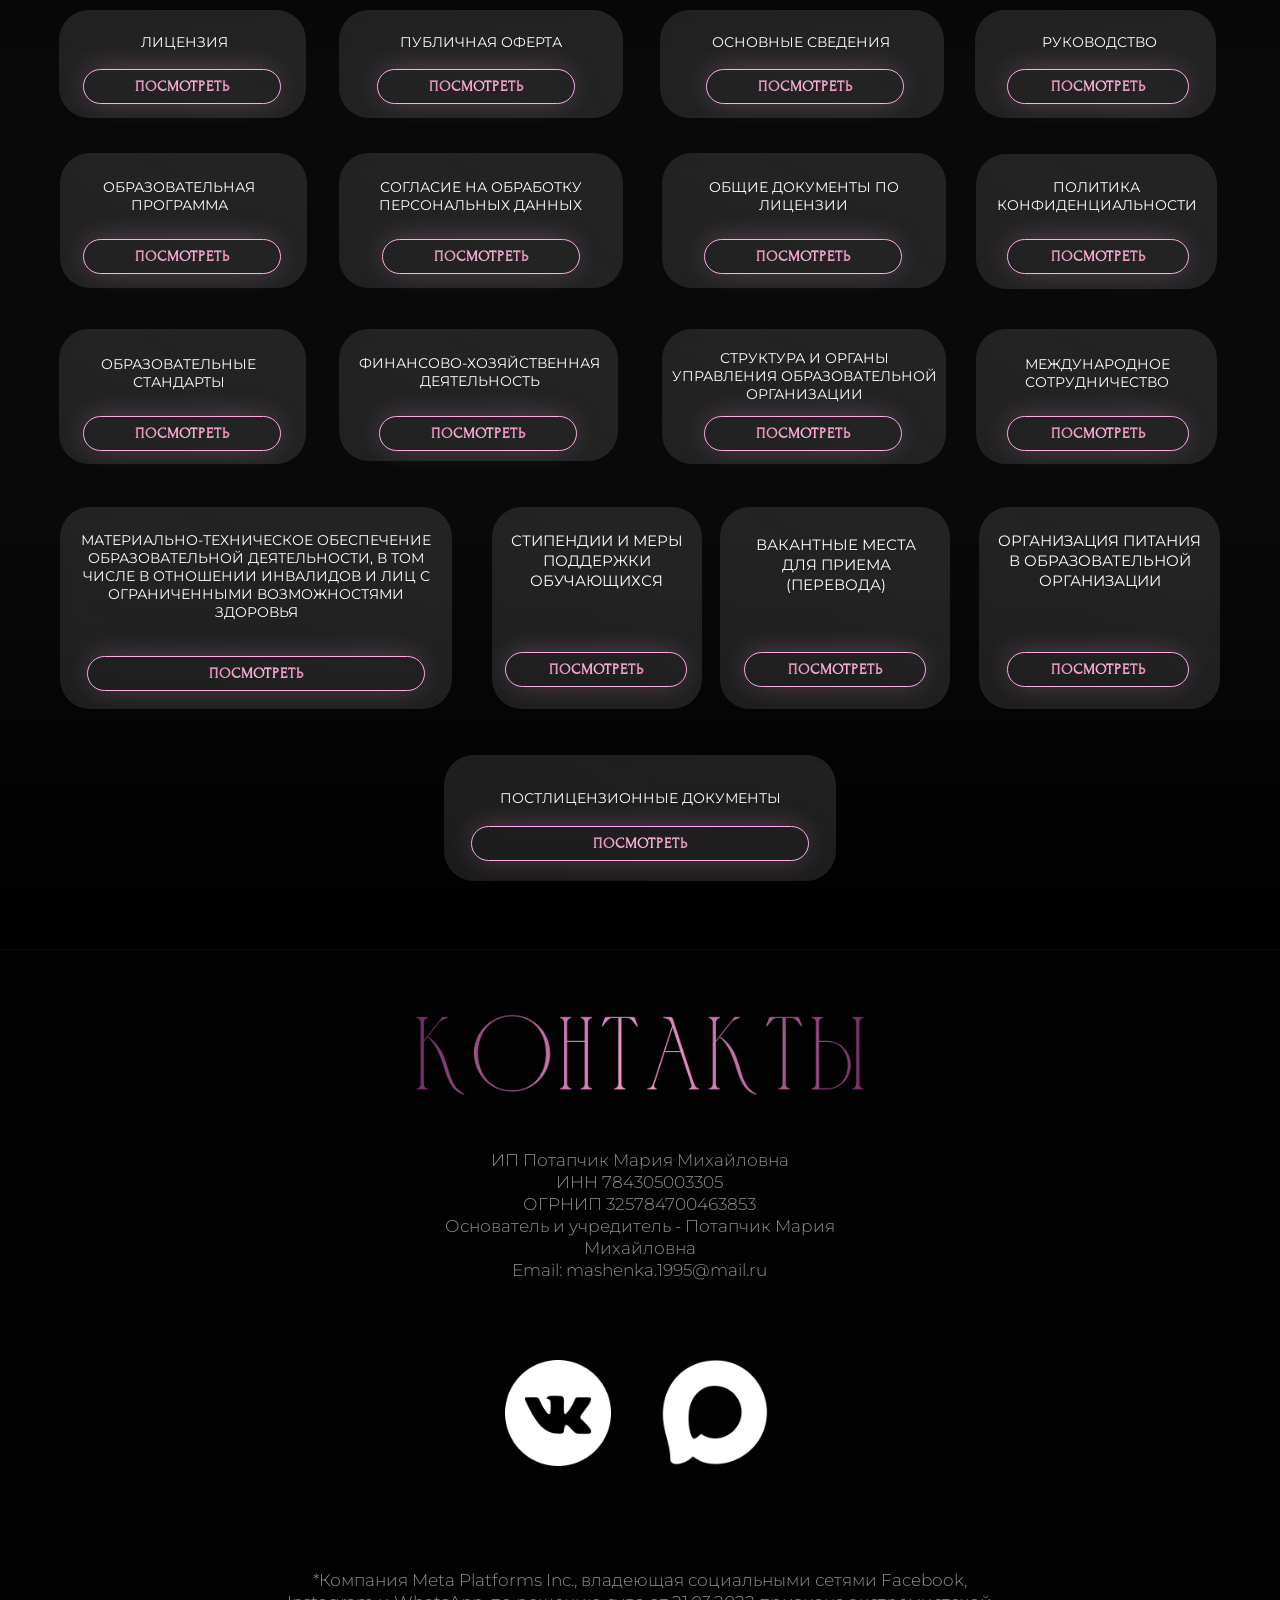
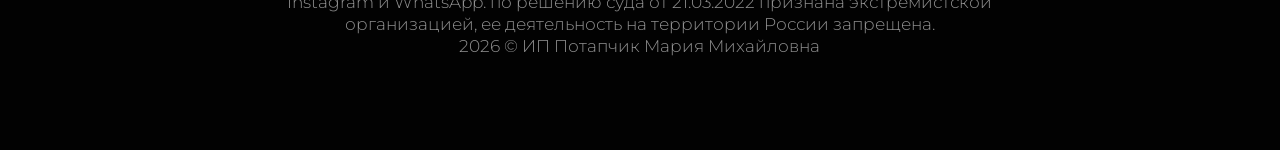
==== commit 0cf89d31: "index.html" ====
--- a/index.html
+++ b/index.html
@@ -132,7 +132,7 @@
 /> </div> </div> <div class='t396__elem tn-elem tn-elem__21752230111776535790204000001' data-elem-id='1776535790204000001' data-elem-type='text' data-field-top-value="291" data-field-left-value="80" data-field-height-value="47" data-field-width-value="475" data-field-axisy-value="top" data-field-axisx-value="left" data-field-container-value="grid" data-field-topunits-value="px" data-field-leftunits-value="px" data-field-heightunits-value="px" data-field-widthunits-value="px" data-field-textfit-value="fixedsize" data-field-fontsize-value="18" data-field-top-res-320-value="127" data-field-left-res-320-value="-30" data-field-height-res-320-value="47" data-field-width-res-320-value="381" data-field-container-res-320-value="grid" data-field-textfit-res-320-value="fixedsize" data-field-fontsize-res-320-value="13" data-field-top-res-640-value="187" data-field-left-res-640-value="129" data-field-height-res-640-value="47" data-field-width-res-640-value="381"> <div class='tn-atom'field='tn_text_1776535790204000001'>(Количество мест ограничено)</div> </div> <div class='t396__elem tn-elem tn-elem__21752230111776535597622' data-elem-id='1776535597622' data-elem-type='image' data-field-top-value="16" data-field-left-value="591" data-field-height-value="506" data-field-width-value="576" data-field-axisy-value="top" data-field-axisx-value="left" data-field-container-value="grid" data-field-topunits-value="px" data-field-leftunits-value="px" data-field-heightunits-value="px" data-field-widthunits-value="px" data-field-filewidth-value="1637" data-field-fileheight-value="1439" data-field-heightmode-value="hug" data-field-top-res-320-value="232" data-field-left-res-320-value="446" data-field-height-res-320-value="206" data-field-width-res-320-value="234" data-field-top-res-640-value="27" data-field-left-res-640-value="985" data-field-height-res-640-value="243" data-field-width-res-640-value="276"> <div class='tn-atom'> <img class='tn-atom__img t-img' data-original='images/tild6431-6337-4339-b737-636361343165__noroot.png'
 src='images/tild6431-6337-4339-b737-636361343165__-__resize__20x__noroot.png'
 alt='' imgfield='tn_img_1776535597622'
-/> </div> </div> </div> </div> <script>t_onReady(function() {t_onFuncLoad('t396_init',function() {t396_init('2175223011');});});</script> <style>#rec2175223011 [data-animate-btn-effect] .tn-atom{position:relative;overflow:hidden;isolation:isolate;}#rec2175223011 [data-animate-btn-effect="st1"] .t-btn_wrap-effects{position:absolute;top:0;left:0;width:100%;height:100%;-webkit-transform:translateX(-85px);-ms-transform:translateX(-85px);transform:translateX(-85px);-webkit-animation-name:flash;animation-name:flash;-webkit-animation-duration:3s;animation-duration:3s;-webkit-animation-timing-function:linear;animation-timing-function:linear;-webkit-animation-iteration-count:infinite;animation-iteration-count:infinite;}#rec2175223011 [data-animate-btn-effect="st1"] .t-btn_wrap-effects_md{-webkit-animation-name:flash-md;animation-name:flash-md;}#rec2175223011 [data-animate-btn-effect="st1"] .t-btn_wrap-effects_lg{-webkit-animation-name:flash-lg;animation-name:flash-lg;}#rec2175223011 [data-animate-btn-effect="st1"] .t-btn_effects{background:-webkit-gradient(linear,left top,right top,from(rgba(255,255,255,.1)),to(rgba(255,255,255,.4)));background:-webkit-linear-gradient(left,rgba(255,255,255,.1),rgba(255,255,255,.4));background:-o-linear-gradient(left,rgba(255,255,255,.1),rgba(255,255,255,.4));background:linear-gradient(90deg,rgba(255,255,255,.1),rgba(255,255,255,.4));width:45px;height:100%;position:absolute;top:0;left:30px;-webkit-transform:skewX(-45deg);-ms-transform:skewX(-45deg);transform:skewX(-45deg);}@-webkit-keyframes flash{20%{-webkit-transform:translateX(100%);transform:translateX(100%);}100%{-webkit-transform:translateX(100%);transform:translateX(100%);}}@keyframes flash{20%{-webkit-transform:translateX(100%);transform:translateX(100%);}100%{-webkit-transform:translateX(100%);transform:translateX(100%);}}@-webkit-keyframes flash-md{30%{-webkit-transform:translateX(100%);transform:translateX(100%);}100%{-webkit-transform:translateX(100%);transform:translateX(100%);}}@keyframes flash-md{30%{-webkit-transform:translateX(100%);transform:translateX(100%);}100%{-webkit-transform:translateX(100%);transform:translateX(100%);}}@-webkit-keyframes flash-lg{40%{-webkit-transform:translateX(100%);transform:translateX(100%);}100%{-webkit-transform:translateX(100%);transform:translateX(100%);}}@keyframes flash-lg{40%{-webkit-transform:translateX(100%);transform:translateX(100%);}100%{-webkit-transform:translateX(100%);transform:translateX(100%);}}</style> <script>t_onReady(function() {var rec=document.getElementById('rec2175223011');if(!rec) return;var buttons=rec.querySelectorAll('[data-animate-btn-effect] .tn-atom');Array.prototype.forEach.call(buttons,function(button) {var buttonEffect=button.querySelector('.t-btn_wrap-effects');if(!buttonEffect) {button.insertAdjacentHTML('beforeend','<div class="t-btn_wrap-effects"><div class="t-btn_effects"></div></div>');buttonEffect=button.querySelector('.t-btn_wrap-effects');};if(button.offsetWidth>230) {buttonEffect.classList.add('t-btn_wrap-effects_md');};if(button.offsetWidth>750) {buttonEffect.classList.remove('t-btn_wrap-effects_md');buttonEffect.classList.add('t-btn_wrap-effects_lg');}});});</script> <!-- /T396 --> </div> <div id="rec2190168521" class="r t-rec" style=" " data-animationappear="off" data-record-type="396"> <!-- T396 --> <style>#rec2190168521 .t396__artboard {height:1110px;background-color:#181818;}#rec2190168521 .t396__filter {height:1110px;background-color:rgba(3,3,3,0.7);}#rec2190168521 .t396__carrier{height:1110px;background-position:right bottom;background-attachment:fixed;transform:translate3d(0,0,0);-moz-transform:unset;background-image:url('images/tild3538-3061-4230-b732-323336363036__-__resize__20x__mari.png');background-size:cover;background-repeat:no-repeat;}@media screen and (min-width:1199px) {#rec2190168521 .t396__carrier-wrapper {position:absolute;width:100%;height:100%;top:0;left:0;-webkit-clip-path:inset(0 0 0 0);clip-path:inset(0 0 0 0);}#rec2190168521 .t396__carrier{position:fixed;display:block;width:100%;height:100% !important;top:0;left:0;background-size:cover;background-position:right bottom;transform:translateZ(0);will-change:transform;pointer-events:none;}}@media screen and (max-width:1199px) {#rec2190168521 .t396__carrier-wrapper {position:absolute;width:100%;height:100%;top:0;left:0;-webkit-clip-path:inset(0 0 0 0);clip-path:inset(0 0 0 0);}}@media screen and (max-width:1199px) {#rec2190168521 .t396__artboard,#rec2190168521 .t396__filter,#rec2190168521 .t396__carrier {}#rec2190168521 .t396__filter {}#rec2190168521 .t396__carrier {background-attachment:scroll;}}@media screen and (max-width:959px) {#rec2190168521 .t396__artboard,#rec2190168521 .t396__filter,#rec2190168521 .t396__carrier {height:750px;}#rec2190168521 .t396__filter {}#rec2190168521 .t396__carrier {background-attachment:scroll;}}@media screen and (max-width:639px) {#rec2190168521 .t396__artboard,#rec2190168521 .t396__filter,#rec2190168521 .t396__carrier {}#rec2190168521 .t396__filter {}#rec2190168521 .t396__carrier {background-attachment:scroll;}}@media screen and (max-width:479px) {#rec2190168521 .t396__artboard,#rec2190168521 .t396__filter,#rec2190168521 .t396__carrier {height:920px;}#rec2190168521 .t396__filter {}#rec2190168521 .t396__carrier {background-attachment:scroll;}}#rec2190168521 .tn-elem[data-elem-id="1776858185854000001"]{z-index:3;top:-13px;;left:calc(50% - 600px + -1391px);;width:3983px;height:233px;}#rec2190168521 .tn-elem[data-elem-id="1776858185854000001"] .tn-atom{border-radius:0px 0px 0px 0px;background-image:linear-gradient(0turn,rgba(0,0,0,1) 0%,rgba(0,0,0,0) 100%);border-width:var(--t396-borderwidth,0);border-style:var(--t396-borderstyle,solid);border-color:var(--t396-bordercolor,transparent);transition:background-color var(--t396-speedhover,0s) ease-in-out,color var(--t396-speedhover,0s) ease-in-out,border-color var(--t396-speedhover,0s) ease-in-out,box-shadow var(--t396-shadowshoverspeed,0.2s) ease-in-out;-webkit-transform:rotate(180deg);-moz-transform:rotate(180deg);transform:rotate(180deg);}@media screen and (max-width:1199px){#rec2190168521 .tn-elem[data-elem-id="1776858185854000001"]{display:table;}}@media screen and (max-width:959px){#rec2190168521 .tn-elem[data-elem-id="1776858185854000001"]{display:table;top:0px;;left:calc(50% - 320px + -1668px);;}}@media screen and (max-width:639px){#rec2190168521 .tn-elem[data-elem-id="1776858185854000001"]{display:table;}}@media screen and (max-width:479px){#rec2190168521 .tn-elem[data-elem-id="1776858185854000001"]{display:table;top:-6px;;left:calc(50% - 160px + -1699px);;}}#rec2190168521 .tn-elem[data-elem-id="1776861525221000001"]{z-index:3;top:691px;;left:calc(50% - 600px + -1374px);;width:3983px;height:418px;}#rec2190168521 .tn-elem[data-elem-id="1776861525221000001"] .tn-atom{border-radius:30px 30px 30px 30px;background-image:linear-gradient(0turn,rgba(0,0,0,1) 0%,rgba(0,0,0,0) 100%);border-width:var(--t396-borderwidth,0);border-style:var(--t396-borderstyle,solid);border-color:var(--t396-bordercolor,transparent);transition:background-color var(--t396-speedhover,0s) ease-in-out,color var(--t396-speedhover,0s) ease-in-out,border-color var(--t396-speedhover,0s) ease-in-out,box-shadow var(--t396-shadowshoverspeed,0.2s) ease-in-out;}@media screen and (max-width:1199px){#rec2190168521 .tn-elem[data-elem-id="1776861525221000001"]{display:table;}}@media screen and (max-width:959px){#rec2190168521 .tn-elem[data-elem-id="1776861525221000001"]{display:table;top:332px;;left:calc(50% - 320px + -1822px);;}}@media screen and (max-width:639px){#rec2190168521 .tn-elem[data-elem-id="1776861525221000001"]{display:table;}}@media screen and (max-width:479px){#rec2190168521 .tn-elem[data-elem-id="1776861525221000001"]{display:table;top:510px;;left:calc(50% - 160px + -1809px);;}}#rec2190168521 .tn-elem[data-elem-id="1776533213696000001"]{color:transparent;background-image:radial-gradient(circle at center,rgba(255,255,255,1) 51%,rgba(255,255,255,0) 100%);-webkit-background-clip:text;will-change:transform;text-align:center;z-index:3;top:58px;;left:calc(50% - 600px + 50px);;width:1099px;height:85px;}#rec2190168521 .tn-elem[data-elem-id="1776533213696000001"] .tn-atom{vertical-align:middle;color:transparent;background-image:radial-gradient(circle at center,rgba(255,255,255,1) 51%,rgba(255,255,255,0) 100%);-webkit-background-clip:text;will-change:transform;font-size:39px;font-family:var(--t-headline-font,Arial);line-height:1.05;font-weight:100;text-transform:uppercase;background-position:center center;border-width:var(--t396-borderwidth,0);border-style:var(--t396-borderstyle,solid);border-color:var(--t396-bordercolor,transparent);transition:background-color var(--t396-speedhover,0s) ease-in-out,color var(--t396-speedhover,0s) ease-in-out,border-color var(--t396-speedhover,0s) ease-in-out,box-shadow var(--t396-shadowshoverspeed,0.2s) ease-in-out;--t396-shadow-text-opacity:100%;text-shadow:var(--t396-shadow-text-x,0px) var(--t396-shadow-text-y,0px) var(--t396-shadow-text-blur,0px) rgba(var(--t396-shadow-text-color),var(--t396-shadow-text-opacity,100%));}@media screen and (max-width:1199px){#rec2190168521 .tn-elem[data-elem-id="1776533213696000001"]{display:table;width:px;}#rec2190168521 .tn-elem[data-elem-id="1776533213696000001"] .tn-atom{white-space:normal;background-size:cover;}}@media screen and (max-width:959px){#rec2190168521 .tn-elem[data-elem-id="1776533213696000001"]{display:table;top:20px;;left:calc(50% - 320px + -229px);;width:px;}#rec2190168521 .tn-elem[data-elem-id="1776533213696000001"] .tn-atom{white-space:normal;font-size:27px;background-size:cover;}}@media screen and (max-width:639px){#rec2190168521 .tn-elem[data-elem-id="1776533213696000001"]{display:table;width:px;}#rec2190168521 .tn-elem[data-elem-id="1776533213696000001"] .tn-atom{white-space:normal;background-size:cover;}}@media screen and (max-width:479px){#rec2190168521 .tn-elem[data-elem-id="1776533213696000001"]{display:table;top:35px;;left:calc(50% - 160px + -12px);;width:344px;height:86px;}#rec2190168521 .tn-elem[data-elem-id="1776533213696000001"] .tn-atom{white-space:normal;background-size:cover;}}#rec2190168521 .tn-elem[data-elem-id="1776859353486000001"]{z-index:3;top:170px;;left:calc(50% - 600px + 19px);;width:247px;height:108px;-webkit-backdrop-filter:blur(7px);:backdrop-filter:blur(7px);;backdrop-filter:blur(7px);:backdrop-filter:blur(7px);;border-radius:30px 30px 30px 30px;}#rec2190168521 .tn-elem[data-elem-id="1776859353486000001"] .tn-atom{border-radius:30px 30px 30px 30px;opacity:0.95;background-image:linear-gradient(0.091turn,rgba(103,103,103,0.28) 9%,rgba(79,79,79,0.41) 100%);border-width:var(--t396-borderwidth,0);border-style:var(--t396-borderstyle,solid);border-color:var(--t396-bordercolor,transparent);transition:background-color var(--t396-speedhover,0s) ease-in-out,color var(--t396-speedhover,0s) ease-in-out,border-color var(--t396-speedhover,0s) ease-in-out,box-shadow var(--t396-shadowshoverspeed,0.2s) ease-in-out;}@media screen and (max-width:1199px){#rec2190168521 .tn-elem[data-elem-id="1776859353486000001"]{display:table;}}@media screen and (max-width:959px){#rec2190168521 .tn-elem[data-elem-id="1776859353486000001"]{display:table;top:107px;;left:calc(50% - 320px + 10px);;width:169px;height:69px;border-radius:20px 20px 20px 20px;}#rec2190168521 .tn-elem[data-elem-id="1776859353486000001"] .tn-atom{background-size:cover;border-radius:20px 20px 20px 20px;}}@media screen and (max-width:639px){#rec2190168521 .tn-elem[data-elem-id="1776859353486000001"]{display:table;}}@media screen and (max-width:479px){#rec2190168521 .tn-elem[data-elem-id="1776859353486000001"]{display:table;top:-1053px;;left:calc(50% - 160px + -199px);;}}#rec2190168521 .tn-elem[data-elem-id="1776859406579000002"]{color:#ffffff;text-align:center;z-index:3;top:193px;;left:calc(50% - 600px + 85px);;width:118px;height:auto;}#rec2190168521 .tn-elem[data-elem-id="1776859406579000002"] .tn-atom{vertical-align:middle;color:#ffffff;font-size:14px;font-family:var(--t-text-font,Arial);line-height:1.3;font-weight:400;text-transform:uppercase;background-position:center center;border-width:var(--t396-borderwidth,0);border-style:var(--t396-borderstyle,solid);border-color:var(--t396-bordercolor,transparent);transition:background-color var(--t396-speedhover,0s) ease-in-out,color var(--t396-speedhover,0s) ease-in-out,border-color var(--t396-speedhover,0s) ease-in-out,box-shadow var(--t396-shadowshoverspeed,0.2s) ease-in-out;--t396-shadow-text-opacity:100%;text-shadow:var(--t396-shadow-text-x,0px) var(--t396-shadow-text-y,0px) var(--t396-shadow-text-blur,0px) rgba(var(--t396-shadow-text-color),var(--t396-shadow-text-opacity,100%));}@media screen and (max-width:1199px){#rec2190168521 .tn-elem[data-elem-id="1776859406579000002"]{display:table;width:px;height:auto;}#rec2190168521 .tn-elem[data-elem-id="1776859406579000002"] .tn-atom{white-space:normal;background-size:cover;}}@media screen and (max-width:959px){#rec2190168521 .tn-elem[data-elem-id="1776859406579000002"]{display:table;top:121px;;left:calc(50% - 320px + 54px);;width:81px;height:auto;}#rec2190168521 .tn-elem[data-elem-id="1776859406579000002"] .tn-atom{white-space:normal;font-size:10px;background-size:cover;}}@media screen and (max-width:639px){#rec2190168521 .tn-elem[data-elem-id="1776859406579000002"]{display:table;width:px;height:auto;}#rec2190168521 .tn-elem[data-elem-id="1776859406579000002"] .tn-atom{white-space:normal;background-size:cover;}}@media screen and (max-width:479px){#rec2190168521 .tn-elem[data-elem-id="1776859406579000002"]{display:table;top:-844px;;left:calc(50% - 160px + 84px);;width:446px;height:88px;}#rec2190168521 .tn-elem[data-elem-id="1776859406579000002"] .tn-atom{vertical-align:middle;white-space:normal;background-size:cover;}}#rec2190168521 .tn-elem[data-elem-id="1776861293888000010"]{color:#000;text-align:center;z-index:3;top:229px;;left:calc(50% - 600px + 43px);;width:198px;height:35px;}#rec2190168521 .tn-elem[data-elem-id="1776861293888000010"] .tn-atom{font-size:15px;font-family:var(--t-headline-font,Arial);line-height:1.55;font-weight:700;letter-spacing:1px;text-transform:uppercase;border-radius:30px 30px 30px 30px;background-position:center center;--t396-borderwidth:1px;--t396-borderstyle:solid;--t396-borderstyle-existed:1;--t396-bordercolor:#ffabe8;box-shadow:-1px -1px 30px -7px rgba(255,171,231,0.4);--t396-speedhover:0.2s;transition:background-color var(--t396-speedhover,0s) ease-in-out,color var(--t396-speedhover,0s) ease-in-out,border-color var(--t396-speedhover,0s) ease-in-out,box-shadow var(--t396-shadowshoverspeed,0.2s) ease-in-out;--t396-bgcolor-color:rgba(0,0,0,0);--t396-bgcolor-image:none;background-color:var(--t396-bgcolor-color,transparent);-webkit-box-pack:center;-ms-flex-pack:center;justify-content:center;padding:0;border-width:var(--t396-borderwidth,0);border-style:var(--t396-borderstyle,solid);border-color:var(--t396-bordercolor,transparent);}#rec2190168521 .tn-elem[data-elem-id="1776861293888000010"] .tn-atom::after{display:none;}#rec2190168521 .tn-elem[data-elem-id="1776861293888000010"] .tn-atom .tn-atom__button-content{column-gap:10px;padding:0px 0px 0px 0px;}#rec2190168521 .tn-elem[data-elem-id="1776861293888000010"] .tn-atom .tn-atom__button-text{transition:color var(--t396-speedhover,0s) ease-in-out;color:transparent;background-image:radial-gradient(circle at center,rgba(255,181,220,1) 0%,rgba(222,144,184,1) 100%);-webkit-background-clip:text;background-clip:text;}#rec2190168521 .tn-elem[data-elem-id="1776861293888000010"] .tn-atom .tn-atom__button-border::before{display:none;}#rec2190168521 .tn-elem[data-elem-id="1776861293888000010"] .tn-atom .tn-atom__button-border::after{display:none;}@media (hover),(min-width:0\0){#rec2190168521 .tn-elem[data-elem-id="1776861293888000010"] .tn-atom:hover::after{opacity:0;}#rec2190168521 .tn-elem[data-elem-id="1776861293888000010"] .tn-atom:hover{animation-name:none;}}@media (hover),(min-width:0\0){#rec2190168521 .tn-elem[data-elem-id="1776861293888000010"] .tn-atom:hover{border-style:var(--t396-borderstyle,solid);border-color:var(--t396-bordercolor-hover,var(--t396-bordercolor,transparent));}}@media screen and (max-width:1199px){#rec2190168521 .tn-elem[data-elem-id="1776861293888000010"]{display:block;width:px;}#rec2190168521 .tn-elem[data-elem-id="1776861293888000010"] .tn-atom{white-space:normal;background-size:cover;background-color:var(--t396-bgcolor-color,transparent);padding:0;border-width:var(--t396-borderwidth,0);border-style:var(--t396-borderstyle,solid);border-color:var(--t396-bordercolor,transparent);}#rec2190168521 .tn-elem[data-elem-id="1776861293888000010"] .tn-atom::after{display:none;}#rec2190168521 .tn-elem[data-elem-id="1776861293888000010"] .tn-atom .tn-atom__button-text{overflow:visible;}#rec2190168521 .tn-elem[data-elem-id="1776861293888000010"] .tn-atom .tn-atom__button-border::before{display:none;}#rec2190168521 .tn-elem[data-elem-id="1776861293888000010"] .tn-atom .tn-atom__button-border::after{display:none;}@media (hover),(min-width:0\0){#rec2190168521 .tn-elem[data-elem-id="1776861293888000010"] .tn-atom:hover::after{opacity:0;}#rec2190168521 .tn-elem[data-elem-id="1776861293888000010"] .tn-atom:hover{animation-name:none;}}@media (hover),(min-width:0\0){#rec2190168521 .tn-elem[data-elem-id="1776861293888000010"] .tn-atom:hover{border-style:var(--t396-borderstyle,solid);border-color:var(--t396-bordercolor-hover,var(--t396-bordercolor,transparent));}}}@media screen and (max-width:959px){#rec2190168521 .tn-elem[data-elem-id="1776861293888000010"]{display:block;top:145px;;left:calc(50% - 320px + 23px);;width:141px;height:23px;border-radius:20px 20px 20px 20px;}#rec2190168521 .tn-elem[data-elem-id="1776861293888000010"] .tn-atom{white-space:normal;font-size:10px;background-size:cover;border-radius:20px 20px 20px 20px;background-color:var(--t396-bgcolor-color,transparent);padding:0;border-width:var(--t396-borderwidth,0);border-style:var(--t396-borderstyle,solid);border-color:var(--t396-bordercolor,transparent);}#rec2190168521 .tn-elem[data-elem-id="1776861293888000010"] .tn-atom::after{display:none;}#rec2190168521 .tn-elem[data-elem-id="1776861293888000010"] .tn-atom .tn-atom__button-text{overflow:visible;}#rec2190168521 .tn-elem[data-elem-id="1776861293888000010"] .tn-atom .tn-atom__button-border::before{display:none;}#rec2190168521 .tn-elem[data-elem-id="1776861293888000010"] .tn-atom .tn-atom__button-border::after{display:none;}@media (hover),(min-width:0\0){#rec2190168521 .tn-elem[data-elem-id="1776861293888000010"] .tn-atom:hover::after{opacity:0;}#rec2190168521 .tn-elem[data-elem-id="1776861293888000010"] .tn-atom:hover{animation-name:none;}}@media (hover),(min-width:0\0){#rec2190168521 .tn-elem[data-elem-id="1776861293888000010"] .tn-atom:hover{border-style:var(--t396-borderstyle,solid);border-color:var(--t396-bordercolor-hover,var(--t396-bordercolor,transparent));}}}@media screen and (max-width:639px){#rec2190168521 .tn-elem[data-elem-id="1776861293888000010"]{display:block;width:px;}#rec2190168521 .tn-elem[data-elem-id="1776861293888000010"] .tn-atom{white-space:normal;background-size:cover;background-color:var(--t396-bgcolor-color,transparent);padding:0;border-width:var(--t396-borderwidth,0);border-style:var(--t396-borderstyle,solid);border-color:var(--t396-bordercolor,transparent);}#rec2190168521 .tn-elem[data-elem-id="1776861293888000010"] .tn-atom::after{display:none;}#rec2190168521 .tn-elem[data-elem-id="1776861293888000010"] .tn-atom .tn-atom__button-text{overflow:visible;}#rec2190168521 .tn-elem[data-elem-id="1776861293888000010"] .tn-atom .tn-atom__button-border::before{display:none;}#rec2190168521 .tn-elem[data-elem-id="1776861293888000010"] .tn-atom .tn-atom__button-border::after{display:none;}@media (hover),(min-width:0\0){#rec2190168521 .tn-elem[data-elem-id="1776861293888000010"] .tn-atom:hover::after{opacity:0;}#rec2190168521 .tn-elem[data-elem-id="1776861293888000010"] .tn-atom:hover{animation-name:none;}}@media (hover),(min-width:0\0){#rec2190168521 .tn-elem[data-elem-id="1776861293888000010"] .tn-atom:hover{border-style:var(--t396-borderstyle,solid);border-color:var(--t396-bordercolor-hover,var(--t396-bordercolor,transparent));}}}@media screen and (max-width:479px){#rec2190168521 .tn-elem[data-elem-id="1776861293888000010"]{display:block;top:-135px;;left:calc(50% - 160px + 126px);;width:px;}#rec2190168521 .tn-elem[data-elem-id="1776861293888000010"] .tn-atom{white-space:normal;background-size:cover;background-color:var(--t396-bgcolor-color,transparent);padding:0;border-width:var(--t396-borderwidth,0);border-style:var(--t396-borderstyle,solid);border-color:var(--t396-bordercolor,transparent);}#rec2190168521 .tn-elem[data-elem-id="1776861293888000010"] .tn-atom::after{display:none;}#rec2190168521 .tn-elem[data-elem-id="1776861293888000010"] .tn-atom .tn-atom__button-text{overflow:visible;}#rec2190168521 .tn-elem[data-elem-id="1776861293888000010"] .tn-atom .tn-atom__button-border::before{display:none;}#rec2190168521 .tn-elem[data-elem-id="1776861293888000010"] .tn-atom .tn-atom__button-border::after{display:none;}@media (hover),(min-width:0\0){#rec2190168521 .tn-elem[data-elem-id="1776861293888000010"] .tn-atom:hover::after{opacity:0;}#rec2190168521 .tn-elem[data-elem-id="1776861293888000010"] .tn-atom:hover{animation-name:none;}}@media (hover),(min-width:0\0){#rec2190168521 .tn-elem[data-elem-id="1776861293888000010"] .tn-atom:hover{border-style:var(--t396-borderstyle,solid);border-color:var(--t396-bordercolor-hover,var(--t396-bordercolor,transparent));}}}#rec2190168521 .tn-elem[data-elem-id="1776868069040000013"]{z-index:3;top:489px;;left:calc(50% - 600px + 299px);;width:279px;height:132px;-webkit-backdrop-filter:blur(7px);:backdrop-filter:blur(7px);;backdrop-filter:blur(7px);:backdrop-filter:blur(7px);;border-radius:30px 30px 30px 30px;}#rec2190168521 .tn-elem[data-elem-id="1776868069040000013"] .tn-atom{border-radius:30px 30px 30px 30px;opacity:0.95;background-image:linear-gradient(0.091turn,rgba(103,103,103,0.28) 9%,rgba(79,79,79,0.41) 100%);border-width:var(--t396-borderwidth,0);border-style:var(--t396-borderstyle,solid);border-color:var(--t396-bordercolor,transparent);transition:background-color var(--t396-speedhover,0s) ease-in-out,color var(--t396-speedhover,0s) ease-in-out,border-color var(--t396-speedhover,0s) ease-in-out,box-shadow var(--t396-shadowshoverspeed,0.2s) ease-in-out;}@media screen and (max-width:1199px){#rec2190168521 .tn-elem[data-elem-id="1776868069040000013"]{display:table;top:489px;;left:calc(50% - 480px + 299px);;}}@media screen and (max-width:959px){#rec2190168521 .tn-elem[data-elem-id="1776868069040000013"]{display:table;top:297px;;left:calc(50% - 320px + 213px);;width:192px;height:85px;border-radius:20px 20px 20px 20px;}#rec2190168521 .tn-elem[data-elem-id="1776868069040000013"] .tn-atom{background-size:cover;border-radius:20px 20px 20px 20px;}}@media screen and (max-width:639px){#rec2190168521 .tn-elem[data-elem-id="1776868069040000013"]{display:table;}}@media screen and (max-width:479px){#rec2190168521 .tn-elem[data-elem-id="1776868069040000013"]{display:table;top:-847px;;left:calc(50% - 160px + -2px);;}}#rec2190168521 .tn-elem[data-elem-id="1776868069040000014"]{color:#ffffff;text-align:center;z-index:3;top:514px;;left:calc(50% - 600px + 311px);;width:257px;height:auto;}#rec2190168521 .tn-elem[data-elem-id="1776868069040000014"] .tn-atom{vertical-align:middle;color:#ffffff;font-size:14px;font-family:var(--t-text-font,Arial);line-height:1.3;font-weight:400;text-transform:uppercase;background-position:center center;border-width:var(--t396-borderwidth,0);border-style:var(--t396-borderstyle,solid);border-color:var(--t396-bordercolor,transparent);transition:background-color var(--t396-speedhover,0s) ease-in-out,color var(--t396-speedhover,0s) ease-in-out,border-color var(--t396-speedhover,0s) ease-in-out,box-shadow var(--t396-shadowshoverspeed,0.2s) ease-in-out;--t396-shadow-text-opacity:100%;text-shadow:var(--t396-shadow-text-x,0px) var(--t396-shadow-text-y,0px) var(--t396-shadow-text-blur,0px) rgba(var(--t396-shadow-text-color),var(--t396-shadow-text-opacity,100%));}@media screen and (max-width:1199px){#rec2190168521 .tn-elem[data-elem-id="1776868069040000014"]{display:table;top:514px;;left:calc(50% - 480px + 311px);;width:px;height:auto;}#rec2190168521 .tn-elem[data-elem-id="1776868069040000014"] .tn-atom{white-space:normal;background-size:cover;}}@media screen and (max-width:959px){#rec2190168521 .tn-elem[data-elem-id="1776868069040000014"]{display:table;top:313px;;left:calc(50% - 320px + 221px);;width:177px;height:auto;}#rec2190168521 .tn-elem[data-elem-id="1776868069040000014"] .tn-atom{vertical-align:middle;white-space:normal;font-size:10px;background-size:cover;}}@media screen and (max-width:639px){#rec2190168521 .tn-elem[data-elem-id="1776868069040000014"]{display:table;width:px;height:auto;}#rec2190168521 .tn-elem[data-elem-id="1776868069040000014"] .tn-atom{white-space:normal;background-size:cover;}}@media screen and (max-width:479px){#rec2190168521 .tn-elem[data-elem-id="1776868069040000014"]{display:table;top:693px;;left:calc(50% - 160px + 68px);;width:184px;height:26px;}#rec2190168521 .tn-elem[data-elem-id="1776868069040000014"] .tn-atom{vertical-align:middle;white-space:normal;font-size:10px;background-size:cover;}}#rec2190168521 .tn-elem[data-elem-id="1776869528161000083"]{color:#000;text-align:center;z-index:3;top:576px;;left:calc(50% - 600px + 339px);;width:198px;height:35px;}#rec2190168521 .tn-elem[data-elem-id="1776869528161000083"] .tn-atom{font-size:15px;font-family:var(--t-headline-font,Arial);line-height:1.55;font-weight:700;letter-spacing:1px;text-transform:uppercase;border-radius:30px 30px 30px 30px;background-position:center center;--t396-borderwidth:1px;--t396-borderstyle:solid;--t396-borderstyle-existed:1;--t396-bordercolor:#ffabe8;box-shadow:-1px -1px 30px -7px rgba(255,171,231,0.4);--t396-speedhover:0.2s;transition:background-color var(--t396-speedhover,0s) ease-in-out,color var(--t396-speedhover,0s) ease-in-out,border-color var(--t396-speedhover,0s) ease-in-out,box-shadow var(--t396-shadowshoverspeed,0.2s) ease-in-out;--t396-bgcolor-color:rgba(0,0,0,0);--t396-bgcolor-image:none;background-color:var(--t396-bgcolor-color,transparent);-webkit-box-pack:center;-ms-flex-pack:center;justify-content:center;padding:0;border-width:var(--t396-borderwidth,0);border-style:var(--t396-borderstyle,solid);border-color:var(--t396-bordercolor,transparent);}#rec2190168521 .tn-elem[data-elem-id="1776869528161000083"] .tn-atom::after{display:none;}#rec2190168521 .tn-elem[data-elem-id="1776869528161000083"] .tn-atom .tn-atom__button-content{column-gap:10px;padding:0px 0px 0px 0px;}#rec2190168521 .tn-elem[data-elem-id="1776869528161000083"] .tn-atom .tn-atom__button-text{transition:color var(--t396-speedhover,0s) ease-in-out;color:transparent;background-image:radial-gradient(circle at center,rgba(255,181,220,1) 0%,rgba(222,144,184,1) 100%);-webkit-background-clip:text;background-clip:text;}#rec2190168521 .tn-elem[data-elem-id="1776869528161000083"] .tn-atom .tn-atom__button-border::before{display:none;}#rec2190168521 .tn-elem[data-elem-id="1776869528161000083"] .tn-atom .tn-atom__button-border::after{display:none;}@media (hover),(min-width:0\0){#rec2190168521 .tn-elem[data-elem-id="1776869528161000083"] .tn-atom:hover::after{opacity:0;}#rec2190168521 .tn-elem[data-elem-id="1776869528161000083"] .tn-atom:hover{animation-name:none;}}@media (hover),(min-width:0\0){#rec2190168521 .tn-elem[data-elem-id="1776869528161000083"] .tn-atom:hover{border-style:var(--t396-borderstyle,solid);border-color:var(--t396-bordercolor-hover,var(--t396-bordercolor,transparent));}}@media screen and (max-width:1199px){#rec2190168521 .tn-elem[data-elem-id="1776869528161000083"]{display:block;top:576px;;left:calc(50% - 480px + 339px);;width:px;}#rec2190168521 .tn-elem[data-elem-id="1776869528161000083"] .tn-atom{white-space:normal;background-size:cover;background-color:var(--t396-bgcolor-color,transparent);padding:0;border-width:var(--t396-borderwidth,0);border-style:var(--t396-borderstyle,solid);border-color:var(--t396-bordercolor,transparent);}#rec2190168521 .tn-elem[data-elem-id="1776869528161000083"] .tn-atom::after{display:none;}#rec2190168521 .tn-elem[data-elem-id="1776869528161000083"] .tn-atom .tn-atom__button-text{overflow:visible;}#rec2190168521 .tn-elem[data-elem-id="1776869528161000083"] .tn-atom .tn-atom__button-border::before{display:none;}#rec2190168521 .tn-elem[data-elem-id="1776869528161000083"] .tn-atom .tn-atom__button-border::after{display:none;}@media (hover),(min-width:0\0){#rec2190168521 .tn-elem[data-elem-id="1776869528161000083"] .tn-atom:hover::after{opacity:0;}#rec2190168521 .tn-elem[data-elem-id="1776869528161000083"] .tn-atom:hover{animation-name:none;}}@media (hover),(min-width:0\0){#rec2190168521 .tn-elem[data-elem-id="1776869528161000083"] .tn-atom:hover{border-style:var(--t396-borderstyle,solid);border-color:var(--t396-bordercolor-hover,var(--t396-bordercolor,transparent));}}}@media screen and (max-width:959px){#rec2190168521 .tn-elem[data-elem-id="1776869528161000083"]{display:block;top:352px;;left:calc(50% - 320px + 238px);;width:136px;height:23px;border-radius:20px 20px 20px 20px;}#rec2190168521 .tn-elem[data-elem-id="1776869528161000083"] .tn-atom{white-space:normal;font-size:10px;background-size:cover;border-radius:20px 20px 20px 20px;background-color:var(--t396-bgcolor-color,transparent);padding:0;border-width:var(--t396-borderwidth,0);border-style:var(--t396-borderstyle,solid);border-color:var(--t396-bordercolor,transparent);}#rec2190168521 .tn-elem[data-elem-id="1776869528161000083"] .tn-atom::after{display:none;}#rec2190168521 .tn-elem[data-elem-id="1776869528161000083"] .tn-atom .tn-atom__button-text{overflow:visible;}#rec2190168521 .tn-elem[data-elem-id="1776869528161000083"] .tn-atom .tn-atom__button-border::before{display:none;}#rec2190168521 .tn-elem[data-elem-id="1776869528161000083"] .tn-atom .tn-atom__button-border::after{display:none;}@media (hover),(min-width:0\0){#rec2190168521 .tn-elem[data-elem-id="1776869528161000083"] .tn-atom:hover::after{opacity:0;}#rec2190168521 .tn-elem[data-elem-id="1776869528161000083"] .tn-atom:hover{animation-name:none;}}@media (hover),(min-width:0\0){#rec2190168521 .tn-elem[data-elem-id="1776869528161000083"] .tn-atom:hover{border-style:var(--t396-borderstyle,solid);border-color:var(--t396-bordercolor-hover,var(--t396-bordercolor,transparent));}}}@media screen and (max-width:639px){#rec2190168521 .tn-elem[data-elem-id="1776869528161000083"]{display:block;width:px;}#rec2190168521 .tn-elem[data-elem-id="1776869528161000083"] .tn-atom{white-space:normal;background-size:cover;background-color:var(--t396-bgcolor-color,transparent);padding:0;border-width:var(--t396-borderwidth,0);border-style:var(--t396-borderstyle,solid);border-color:var(--t396-bordercolor,transparent);}#rec2190168521 .tn-elem[data-elem-id="1776869528161000083"] .tn-atom::after{display:none;}#rec2190168521 .tn-elem[data-elem-id="1776869528161000083"] .tn-atom .tn-atom__button-text{overflow:visible;}#rec2190168521 .tn-elem[data-elem-id="1776869528161000083"] .tn-atom .tn-atom__button-border::before{display:none;}#rec2190168521 .tn-elem[data-elem-id="1776869528161000083"] .tn-atom .tn-atom__button-border::after{display:none;}@media (hover),(min-width:0\0){#rec2190168521 .tn-elem[data-elem-id="1776869528161000083"] .tn-atom:hover::after{opacity:0;}#rec2190168521 .tn-elem[data-elem-id="1776869528161000083"] .tn-atom:hover{animation-name:none;}}@media (hover),(min-width:0\0){#rec2190168521 .tn-elem[data-elem-id="1776869528161000083"] .tn-atom:hover{border-style:var(--t396-borderstyle,solid);border-color:var(--t396-bordercolor-hover,var(--t396-bordercolor,transparent));}}}@media screen and (max-width:479px){#rec2190168521 .tn-elem[data-elem-id="1776869528161000083"]{display:block;top:-115px;;left:calc(50% - 160px + 146px);;width:px;}#rec2190168521 .tn-elem[data-elem-id="1776869528161000083"] .tn-atom{white-space:normal;background-size:cover;background-color:var(--t396-bgcolor-color,transparent);padding:0;border-width:var(--t396-borderwidth,0);border-style:var(--t396-borderstyle,solid);border-color:var(--t396-bordercolor,transparent);}#rec2190168521 .tn-elem[data-elem-id="1776869528161000083"] .tn-atom::after{display:none;}#rec2190168521 .tn-elem[data-elem-id="1776869528161000083"] .tn-atom .tn-atom__button-text{overflow:visible;}#rec2190168521 .tn-elem[data-elem-id="1776869528161000083"] .tn-atom .tn-atom__button-border::before{display:none;}#rec2190168521 .tn-elem[data-elem-id="1776869528161000083"] .tn-atom .tn-atom__button-border::after{display:none;}@media (hover),(min-width:0\0){#rec2190168521 .tn-elem[data-elem-id="1776869528161000083"] .tn-atom:hover::after{opacity:0;}#rec2190168521 .tn-elem[data-elem-id="1776869528161000083"] .tn-atom:hover{animation-name:none;}}@media (hover),(min-width:0\0){#rec2190168521 .tn-elem[data-elem-id="1776869528161000083"] .tn-atom:hover{border-style:var(--t396-borderstyle,solid);border-color:var(--t396-bordercolor-hover,var(--t396-bordercolor,transparent));}}}#rec2190168521 .tn-elem[data-elem-id="1776859532844000006"]{z-index:3;top:313px;;left:calc(50% - 600px + 20px);;width:247px;height:135px;-webkit-backdrop-filter:blur(7px);:backdrop-filter:blur(7px);;backdrop-filter:blur(7px);:backdrop-filter:blur(7px);;border-radius:30px 30px 30px 30px;}#rec2190168521 .tn-elem[data-elem-id="1776859532844000006"] .tn-atom{border-radius:30px 30px 30px 30px;opacity:0.95;background-image:linear-gradient(0.091turn,rgba(103,103,103,0.28) 9%,rgba(79,79,79,0.41) 100%);border-width:var(--t396-borderwidth,0);border-style:var(--t396-borderstyle,solid);border-color:var(--t396-bordercolor,transparent);transition:background-color var(--t396-speedhover,0s) ease-in-out,color var(--t396-speedhover,0s) ease-in-out,border-color var(--t396-speedhover,0s) ease-in-out,box-shadow var(--t396-shadowshoverspeed,0.2s) ease-in-out;}@media screen and (max-width:1199px){#rec2190168521 .tn-elem[data-elem-id="1776859532844000006"]{display:table;top:313px;;left:calc(50% - 480px + 20px);;}}@media screen and (max-width:959px){#rec2190168521 .tn-elem[data-elem-id="1776859532844000006"]{display:table;top:193px;;left:calc(50% - 320px + 11px);;width:171px;height:86px;border-radius:20px 20px 20px 20px;}#rec2190168521 .tn-elem[data-elem-id="1776859532844000006"] .tn-atom{background-size:cover;border-radius:20px 20px 20px 20px;}}@media screen and (max-width:639px){#rec2190168521 .tn-elem[data-elem-id="1776859532844000006"]{display:table;}}@media screen and (max-width:479px){#rec2190168521 .tn-elem[data-elem-id="1776859532844000006"]{display:table;top:-955px;;left:calc(50% - 160px + -200px);;}}#rec2190168521 .tn-elem[data-elem-id="1776859532844000008"]{color:#ffffff;text-align:center;z-index:3;top:338px;;left:calc(50% - 600px + 50px);;width:178px;height:auto;}#rec2190168521 .tn-elem[data-elem-id="1776859532844000008"] .tn-atom{vertical-align:middle;color:#ffffff;font-size:14px;font-family:var(--t-text-font,Arial);line-height:1.3;font-weight:400;text-transform:uppercase;background-position:center center;border-width:var(--t396-borderwidth,0);border-style:var(--t396-borderstyle,solid);border-color:var(--t396-bordercolor,transparent);transition:background-color var(--t396-speedhover,0s) ease-in-out,color var(--t396-speedhover,0s) ease-in-out,border-color var(--t396-speedhover,0s) ease-in-out,box-shadow var(--t396-shadowshoverspeed,0.2s) ease-in-out;--t396-shadow-text-opacity:100%;text-shadow:var(--t396-shadow-text-x,0px) var(--t396-shadow-text-y,0px) var(--t396-shadow-text-blur,0px) rgba(var(--t396-shadow-text-color),var(--t396-shadow-text-opacity,100%));}@media screen and (max-width:1199px){#rec2190168521 .tn-elem[data-elem-id="1776859532844000008"]{display:table;top:338px;;left:calc(50% - 480px + 50px);;width:px;height:auto;}#rec2190168521 .tn-elem[data-elem-id="1776859532844000008"] .tn-atom{white-space:normal;background-size:cover;}}@media screen and (max-width:959px){#rec2190168521 .tn-elem[data-elem-id="1776859532844000008"]{display:table;top:209px;;left:calc(50% - 320px + 32px);;width:123px;height:auto;}#rec2190168521 .tn-elem[data-elem-id="1776859532844000008"] .tn-atom{vertical-align:middle;white-space:normal;font-size:10px;background-size:cover;}}@media screen and (max-width:639px){#rec2190168521 .tn-elem[data-elem-id="1776859532844000008"]{display:table;width:px;height:auto;}#rec2190168521 .tn-elem[data-elem-id="1776859532844000008"] .tn-atom{white-space:normal;background-size:cover;}}@media screen and (max-width:479px){#rec2190168521 .tn-elem[data-elem-id="1776859532844000008"]{display:table;top:291px;;left:calc(50% - 160px + -63px);;width:446px;height:14px;}#rec2190168521 .tn-elem[data-elem-id="1776859532844000008"] .tn-atom{vertical-align:middle;white-space:normal;font-size:10px;background-size:cover;}}#rec2190168521 .tn-elem[data-elem-id="1776869430570000076"]{color:#000;text-align:center;z-index:3;top:399px;;left:calc(50% - 600px + 43px);;width:198px;height:35px;}#rec2190168521 .tn-elem[data-elem-id="1776869430570000076"] .tn-atom{font-size:15px;font-family:var(--t-headline-font,Arial);line-height:1.55;font-weight:700;letter-spacing:1px;text-transform:uppercase;border-radius:30px 30px 30px 30px;background-position:center center;--t396-borderwidth:1px;--t396-borderstyle:solid;--t396-borderstyle-existed:1;--t396-bordercolor:#ffabe8;box-shadow:-1px -1px 30px -7px rgba(255,171,231,0.4);--t396-speedhover:0.2s;transition:background-color var(--t396-speedhover,0s) ease-in-out,color var(--t396-speedhover,0s) ease-in-out,border-color var(--t396-speedhover,0s) ease-in-out,box-shadow var(--t396-shadowshoverspeed,0.2s) ease-in-out;--t396-bgcolor-color:rgba(0,0,0,0);--t396-bgcolor-image:none;background-color:var(--t396-bgcolor-color,transparent);-webkit-box-pack:center;-ms-flex-pack:center;justify-content:center;padding:0;border-width:var(--t396-borderwidth,0);border-style:var(--t396-borderstyle,solid);border-color:var(--t396-bordercolor,transparent);}#rec2190168521 .tn-elem[data-elem-id="1776869430570000076"] .tn-atom::after{display:none;}#rec2190168521 .tn-elem[data-elem-id="1776869430570000076"] .tn-atom .tn-atom__button-content{column-gap:10px;padding:0px 0px 0px 0px;}#rec2190168521 .tn-elem[data-elem-id="1776869430570000076"] .tn-atom .tn-atom__button-text{transition:color var(--t396-speedhover,0s) ease-in-out;color:transparent;background-image:radial-gradient(circle at center,rgba(255,181,220,1) 0%,rgba(222,144,184,1) 100%);-webkit-background-clip:text;background-clip:text;}#rec2190168521 .tn-elem[data-elem-id="1776869430570000076"] .tn-atom .tn-atom__button-border::before{display:none;}#rec2190168521 .tn-elem[data-elem-id="1776869430570000076"] .tn-atom .tn-atom__button-border::after{display:none;}@media (hover),(min-width:0\0){#rec2190168521 .tn-elem[data-elem-id="1776869430570000076"] .tn-atom:hover::after{opacity:0;}#rec2190168521 .tn-elem[data-elem-id="1776869430570000076"] .tn-atom:hover{animation-name:none;}}@media (hover),(min-width:0\0){#rec2190168521 .tn-elem[data-elem-id="1776869430570000076"] .tn-atom:hover{border-style:var(--t396-borderstyle,solid);border-color:var(--t396-bordercolor-hover,var(--t396-bordercolor,transparent));}}@media screen and (max-width:1199px){#rec2190168521 .tn-elem[data-elem-id="1776869430570000076"]{display:block;top:399px;;left:calc(50% - 480px + 43px);;width:px;}#rec2190168521 .tn-elem[data-elem-id="1776869430570000076"] .tn-atom{white-space:normal;background-size:cover;background-color:var(--t396-bgcolor-color,transparent);padding:0;border-width:var(--t396-borderwidth,0);border-style:var(--t396-borderstyle,solid);border-color:var(--t396-bordercolor,transparent);}#rec2190168521 .tn-elem[data-elem-id="1776869430570000076"] .tn-atom::after{display:none;}#rec2190168521 .tn-elem[data-elem-id="1776869430570000076"] .tn-atom .tn-atom__button-text{overflow:visible;}#rec2190168521 .tn-elem[data-elem-id="1776869430570000076"] .tn-atom .tn-atom__button-border::before{display:none;}#rec2190168521 .tn-elem[data-elem-id="1776869430570000076"] .tn-atom .tn-atom__button-border::after{display:none;}@media (hover),(min-width:0\0){#rec2190168521 .tn-elem[data-elem-id="1776869430570000076"] .tn-atom:hover::after{opacity:0;}#rec2190168521 .tn-elem[data-elem-id="1776869430570000076"] .tn-atom:hover{animation-name:none;}}@media (hover),(min-width:0\0){#rec2190168521 .tn-elem[data-elem-id="1776869430570000076"] .tn-atom:hover{border-style:var(--t396-borderstyle,solid);border-color:var(--t396-bordercolor-hover,var(--t396-bordercolor,transparent));}}}@media screen and (max-width:959px){#rec2190168521 .tn-elem[data-elem-id="1776869430570000076"]{display:block;top:248px;;left:calc(50% - 320px + 27px);;width:137px;height:23px;border-radius:20px 20px 20px 20px;}#rec2190168521 .tn-elem[data-elem-id="1776869430570000076"] .tn-atom{white-space:normal;font-size:10px;background-size:cover;border-radius:20px 20px 20px 20px;background-color:var(--t396-bgcolor-color,transparent);padding:0;border-width:var(--t396-borderwidth,0);border-style:var(--t396-borderstyle,solid);border-color:var(--t396-bordercolor,transparent);}#rec2190168521 .tn-elem[data-elem-id="1776869430570000076"] .tn-atom::after{display:none;}#rec2190168521 .tn-elem[data-elem-id="1776869430570000076"] .tn-atom .tn-atom__button-text{overflow:visible;}#rec2190168521 .tn-elem[data-elem-id="1776869430570000076"] .tn-atom .tn-atom__button-border::before{display:none;}#rec2190168521 .tn-elem[data-elem-id="1776869430570000076"] .tn-atom .tn-atom__button-border::after{display:none;}@media (hover),(min-width:0\0){#rec2190168521 .tn-elem[data-elem-id="1776869430570000076"] .tn-atom:hover::after{opacity:0;}#rec2190168521 .tn-elem[data-elem-id="1776869430570000076"] .tn-atom:hover{animation-name:none;}}@media (hover),(min-width:0\0){#rec2190168521 .tn-elem[data-elem-id="1776869430570000076"] .tn-atom:hover{border-style:var(--t396-borderstyle,solid);border-color:var(--t396-bordercolor-hover,var(--t396-bordercolor,transparent));}}}@media screen and (max-width:639px){#rec2190168521 .tn-elem[data-elem-id="1776869430570000076"]{display:block;width:px;}#rec2190168521 .tn-elem[data-elem-id="1776869430570000076"] .tn-atom{white-space:normal;background-size:cover;background-color:var(--t396-bgcolor-color,transparent);padding:0;border-width:var(--t396-borderwidth,0);border-style:var(--t396-borderstyle,solid);border-color:var(--t396-bordercolor,transparent);}#rec2190168521 .tn-elem[data-elem-id="1776869430570000076"] .tn-atom::after{display:none;}#rec2190168521 .tn-elem[data-elem-id="1776869430570000076"] .tn-atom .tn-atom__button-text{overflow:visible;}#rec2190168521 .tn-elem[data-elem-id="1776869430570000076"] .tn-atom .tn-atom__button-border::before{display:none;}#rec2190168521 .tn-elem[data-elem-id="1776869430570000076"] .tn-atom .tn-atom__button-border::after{display:none;}@media (hover),(min-width:0\0){#rec2190168521 .tn-elem[data-elem-id="1776869430570000076"] .tn-atom:hover::after{opacity:0;}#rec2190168521 .tn-elem[data-elem-id="1776869430570000076"] .tn-atom:hover{animation-name:none;}}@media (hover),(min-width:0\0){#rec2190168521 .tn-elem[data-elem-id="1776869430570000076"] .tn-atom:hover{border-style:var(--t396-borderstyle,solid);border-color:var(--t396-bordercolor-hover,var(--t396-bordercolor,transparent));}}}@media screen and (max-width:479px){#rec2190168521 .tn-elem[data-elem-id="1776869430570000076"]{display:block;top:-125px;;left:calc(50% - 160px + 136px);;width:px;}#rec2190168521 .tn-elem[data-elem-id="1776869430570000076"] .tn-atom{white-space:normal;background-size:cover;background-color:var(--t396-bgcolor-color,transparent);padding:0;border-width:var(--t396-borderwidth,0);border-style:var(--t396-borderstyle,solid);border-color:var(--t396-bordercolor,transparent);}#rec2190168521 .tn-elem[data-elem-id="1776869430570000076"] .tn-atom::after{display:none;}#rec2190168521 .tn-elem[data-elem-id="1776869430570000076"] .tn-atom .tn-atom__button-text{overflow:visible;}#rec2190168521 .tn-elem[data-elem-id="1776869430570000076"] .tn-atom .tn-atom__button-border::before{display:none;}#rec2190168521 .tn-elem[data-elem-id="1776869430570000076"] .tn-atom .tn-atom__button-border::after{display:none;}@media (hover),(min-width:0\0){#rec2190168521 .tn-elem[data-elem-id="1776869430570000076"] .tn-atom:hover::after{opacity:0;}#rec2190168521 .tn-elem[data-elem-id="1776869430570000076"] .tn-atom:hover{animation-name:none;}}@media (hover),(min-width:0\0){#rec2190168521 .tn-elem[data-elem-id="1776869430570000076"] .tn-atom:hover{border-style:var(--t396-borderstyle,solid);border-color:var(--t396-bordercolor-hover,var(--t396-bordercolor,transparent));}}}#rec2190168521 .tn-elem[data-elem-id="1776859610878000027"]{z-index:3;top:313px;;left:calc(50% - 600px + 299px);;width:284px;height:135px;-webkit-backdrop-filter:blur(7px);:backdrop-filter:blur(7px);;backdrop-filter:blur(7px);:backdrop-filter:blur(7px);;border-radius:30px 30px 30px 30px;}#rec2190168521 .tn-elem[data-elem-id="1776859610878000027"] .tn-atom{border-radius:30px 30px 30px 30px;opacity:0.95;background-image:linear-gradient(0.091turn,rgba(103,103,103,0.28) 9%,rgba(79,79,79,0.41) 100%);border-width:var(--t396-borderwidth,0);border-style:var(--t396-borderstyle,solid);border-color:var(--t396-bordercolor,transparent);transition:background-color var(--t396-speedhover,0s) ease-in-out,color var(--t396-speedhover,0s) ease-in-out,border-color var(--t396-speedhover,0s) ease-in-out,box-shadow var(--t396-shadowshoverspeed,0.2s) ease-in-out;}@media screen and (max-width:1199px){#rec2190168521 .tn-elem[data-elem-id="1776859610878000027"]{display:table;top:313px;;left:calc(50% - 480px + 299px);;}}@media screen and (max-width:959px){#rec2190168521 .tn-elem[data-elem-id="1776859610878000027"]{display:table;top:189px;;left:calc(50% - 320px + 210px);;width:194px;height:86px;border-radius:20px 20px 20px 20px;}#rec2190168521 .tn-elem[data-elem-id="1776859610878000027"] .tn-atom{background-size:cover;border-radius:20px 20px 20px 20px;}}@media screen and (max-width:639px){#rec2190168521 .tn-elem[data-elem-id="1776859610878000027"]{display:table;}}@media screen and (max-width:479px){#rec2190168521 .tn-elem[data-elem-id="1776859610878000027"]{display:table;top:-955px;;left:calc(50% - 160px + -5px);;}}#rec2190168521 .tn-elem[data-elem-id="1776859610878000029"]{color:#ffffff;text-align:center;z-index:3;top:338px;;left:calc(50% - 600px + 326px);;width:229px;height:auto;}#rec2190168521 .tn-elem[data-elem-id="1776859610878000029"] .tn-atom{vertical-align:middle;color:#ffffff;font-size:14px;font-family:var(--t-text-font,Arial);line-height:1.3;font-weight:400;text-transform:uppercase;background-position:center center;border-width:var(--t396-borderwidth,0);border-style:var(--t396-borderstyle,solid);border-color:var(--t396-bordercolor,transparent);transition:background-color var(--t396-speedhover,0s) ease-in-out,color var(--t396-speedhover,0s) ease-in-out,border-color var(--t396-speedhover,0s) ease-in-out,box-shadow var(--t396-shadowshoverspeed,0.2s) ease-in-out;--t396-shadow-text-opacity:100%;text-shadow:var(--t396-shadow-text-x,0px) var(--t396-shadow-text-y,0px) var(--t396-shadow-text-blur,0px) rgba(var(--t396-shadow-text-color),var(--t396-shadow-text-opacity,100%));}@media screen and (max-width:1199px){#rec2190168521 .tn-elem[data-elem-id="1776859610878000029"]{display:table;top:338px;;left:calc(50% - 480px + 326px);;width:px;height:auto;}#rec2190168521 .tn-elem[data-elem-id="1776859610878000029"] .tn-atom{white-space:normal;background-size:cover;}}@media screen and (max-width:959px){#rec2190168521 .tn-elem[data-elem-id="1776859610878000029"]{display:table;top:205px;;left:calc(50% - 320px + 228px);;width:156px;height:auto;}#rec2190168521 .tn-elem[data-elem-id="1776859610878000029"] .tn-atom{vertical-align:middle;white-space:normal;font-size:10px;background-size:cover;}}@media screen and (max-width:639px){#rec2190168521 .tn-elem[data-elem-id="1776859610878000029"]{display:table;width:px;height:auto;}#rec2190168521 .tn-elem[data-elem-id="1776859610878000029"] .tn-atom{white-space:normal;background-size:cover;}}@media screen and (max-width:479px){#rec2190168521 .tn-elem[data-elem-id="1776859610878000029"]{display:table;top:333px;;left:calc(50% - 160px + 65px);;width:189px;height:26px;}#rec2190168521 .tn-elem[data-elem-id="1776859610878000029"] .tn-atom{vertical-align:middle;white-space:normal;font-size:10px;background-size:cover;}}#rec2190168521 .tn-elem[data-elem-id="1776869466467000077"]{color:#000;text-align:center;z-index:3;top:399px;;left:calc(50% - 600px + 342px);;width:198px;height:35px;}#rec2190168521 .tn-elem[data-elem-id="1776869466467000077"] .tn-atom{font-size:15px;font-family:var(--t-headline-font,Arial);line-height:1.55;font-weight:700;letter-spacing:1px;text-transform:uppercase;border-radius:30px 30px 30px 30px;background-position:center center;--t396-borderwidth:1px;--t396-borderstyle:solid;--t396-borderstyle-existed:1;--t396-bordercolor:#ffabe8;box-shadow:-1px -1px 30px -7px rgba(255,171,231,0.4);--t396-speedhover:0.2s;transition:background-color var(--t396-speedhover,0s) ease-in-out,color var(--t396-speedhover,0s) ease-in-out,border-color var(--t396-speedhover,0s) ease-in-out,box-shadow var(--t396-shadowshoverspeed,0.2s) ease-in-out;--t396-bgcolor-color:rgba(0,0,0,0);--t396-bgcolor-image:none;background-color:var(--t396-bgcolor-color,transparent);-webkit-box-pack:center;-ms-flex-pack:center;justify-content:center;padding:0;border-width:var(--t396-borderwidth,0);border-style:var(--t396-borderstyle,solid);border-color:var(--t396-bordercolor,transparent);}#rec2190168521 .tn-elem[data-elem-id="1776869466467000077"] .tn-atom::after{display:none;}#rec2190168521 .tn-elem[data-elem-id="1776869466467000077"] .tn-atom .tn-atom__button-content{column-gap:10px;padding:0px 0px 0px 0px;}#rec2190168521 .tn-elem[data-elem-id="1776869466467000077"] .tn-atom .tn-atom__button-text{transition:color var(--t396-speedhover,0s) ease-in-out;color:transparent;background-image:radial-gradient(circle at center,rgba(255,181,220,1) 0%,rgba(222,144,184,1) 100%);-webkit-background-clip:text;background-clip:text;}#rec2190168521 .tn-elem[data-elem-id="1776869466467000077"] .tn-atom .tn-atom__button-border::before{display:none;}#rec2190168521 .tn-elem[data-elem-id="1776869466467000077"] .tn-atom .tn-atom__button-border::after{display:none;}@media (hover),(min-width:0\0){#rec2190168521 .tn-elem[data-elem-id="1776869466467000077"] .tn-atom:hover::after{opacity:0;}#rec2190168521 .tn-elem[data-elem-id="1776869466467000077"] .tn-atom:hover{animation-name:none;}}@media (hover),(min-width:0\0){#rec2190168521 .tn-elem[data-elem-id="1776869466467000077"] .tn-atom:hover{border-style:var(--t396-borderstyle,solid);border-color:var(--t396-bordercolor-hover,var(--t396-bordercolor,transparent));}}@media screen and (max-width:1199px){#rec2190168521 .tn-elem[data-elem-id="1776869466467000077"]{display:block;top:399px;;left:calc(50% - 480px + 342px);;width:px;}#rec2190168521 .tn-elem[data-elem-id="1776869466467000077"] .tn-atom{white-space:normal;background-size:cover;background-color:var(--t396-bgcolor-color,transparent);padding:0;border-width:var(--t396-borderwidth,0);border-style:var(--t396-borderstyle,solid);border-color:var(--t396-bordercolor,transparent);}#rec2190168521 .tn-elem[data-elem-id="1776869466467000077"] .tn-atom::after{display:none;}#rec2190168521 .tn-elem[data-elem-id="1776869466467000077"] .tn-atom .tn-atom__button-text{overflow:visible;}#rec2190168521 .tn-elem[data-elem-id="1776869466467000077"] .tn-atom .tn-atom__button-border::before{display:none;}#rec2190168521 .tn-elem[data-elem-id="1776869466467000077"] .tn-atom .tn-atom__button-border::after{display:none;}@media (hover),(min-width:0\0){#rec2190168521 .tn-elem[data-elem-id="1776869466467000077"] .tn-atom:hover::after{opacity:0;}#rec2190168521 .tn-elem[data-elem-id="1776869466467000077"] .tn-atom:hover{animation-name:none;}}@media (hover),(min-width:0\0){#rec2190168521 .tn-elem[data-elem-id="1776869466467000077"] .tn-atom:hover{border-style:var(--t396-borderstyle,solid);border-color:var(--t396-bordercolor-hover,var(--t396-bordercolor,transparent));}}}@media screen and (max-width:959px){#rec2190168521 .tn-elem[data-elem-id="1776869466467000077"]{display:block;top:244px;;left:calc(50% - 320px + 239px);;width:134px;height:23px;border-radius:20px 20px 20px 20px;}#rec2190168521 .tn-elem[data-elem-id="1776869466467000077"] .tn-atom{white-space:normal;font-size:10px;background-size:cover;border-radius:20px 20px 20px 20px;background-color:var(--t396-bgcolor-color,transparent);padding:0;border-width:var(--t396-borderwidth,0);border-style:var(--t396-borderstyle,solid);border-color:var(--t396-bordercolor,transparent);}#rec2190168521 .tn-elem[data-elem-id="1776869466467000077"] .tn-atom::after{display:none;}#rec2190168521 .tn-elem[data-elem-id="1776869466467000077"] .tn-atom .tn-atom__button-text{overflow:visible;}#rec2190168521 .tn-elem[data-elem-id="1776869466467000077"] .tn-atom .tn-atom__button-border::before{display:none;}#rec2190168521 .tn-elem[data-elem-id="1776869466467000077"] .tn-atom .tn-atom__button-border::after{display:none;}@media (hover),(min-width:0\0){#rec2190168521 .tn-elem[data-elem-id="1776869466467000077"] .tn-atom:hover::after{opacity:0;}#rec2190168521 .tn-elem[data-elem-id="1776869466467000077"] .tn-atom:hover{animation-name:none;}}@media (hover),(min-width:0\0){#rec2190168521 .tn-elem[data-elem-id="1776869466467000077"] .tn-atom:hover{border-style:var(--t396-borderstyle,solid);border-color:var(--t396-bordercolor-hover,var(--t396-bordercolor,transparent));}}}@media screen and (max-width:639px){#rec2190168521 .tn-elem[data-elem-id="1776869466467000077"]{display:block;width:px;}#rec2190168521 .tn-elem[data-elem-id="1776869466467000077"] .tn-atom{white-space:normal;background-size:cover;background-color:var(--t396-bgcolor-color,transparent);padding:0;border-width:var(--t396-borderwidth,0);border-style:var(--t396-borderstyle,solid);border-color:var(--t396-bordercolor,transparent);}#rec2190168521 .tn-elem[data-elem-id="1776869466467000077"] .tn-atom::after{display:none;}#rec2190168521 .tn-elem[data-elem-id="1776869466467000077"] .tn-atom .tn-atom__button-text{overflow:visible;}#rec2190168521 .tn-elem[data-elem-id="1776869466467000077"] .tn-atom .tn-atom__button-border::before{display:none;}#rec2190168521 .tn-elem[data-elem-id="1776869466467000077"] .tn-atom .tn-atom__button-border::after{display:none;}@media (hover),(min-width:0\0){#rec2190168521 .tn-elem[data-elem-id="1776869466467000077"] .tn-atom:hover::after{opacity:0;}#rec2190168521 .tn-elem[data-elem-id="1776869466467000077"] .tn-atom:hover{animation-name:none;}}@media (hover),(min-width:0\0){#rec2190168521 .tn-elem[data-elem-id="1776869466467000077"] .tn-atom:hover{border-style:var(--t396-borderstyle,solid);border-color:var(--t396-bordercolor-hover,var(--t396-bordercolor,transparent));}}}@media screen and (max-width:479px){#rec2190168521 .tn-elem[data-elem-id="1776869466467000077"]{display:block;top:-115px;;left:calc(50% - 160px + 146px);;width:px;}#rec2190168521 .tn-elem[data-elem-id="1776869466467000077"] .tn-atom{white-space:normal;background-size:cover;background-color:var(--t396-bgcolor-color,transparent);padding:0;border-width:var(--t396-borderwidth,0);border-style:var(--t396-borderstyle,solid);border-color:var(--t396-bordercolor,transparent);}#rec2190168521 .tn-elem[data-elem-id="1776869466467000077"] .tn-atom::after{display:none;}#rec2190168521 .tn-elem[data-elem-id="1776869466467000077"] .tn-atom .tn-atom__button-text{overflow:visible;}#rec2190168521 .tn-elem[data-elem-id="1776869466467000077"] .tn-atom .tn-atom__button-border::before{display:none;}#rec2190168521 .tn-elem[data-elem-id="1776869466467000077"] .tn-atom .tn-atom__button-border::after{display:none;}@media (hover),(min-width:0\0){#rec2190168521 .tn-elem[data-elem-id="1776869466467000077"] .tn-atom:hover::after{opacity:0;}#rec2190168521 .tn-elem[data-elem-id="1776869466467000077"] .tn-atom:hover{animation-name:none;}}@media (hover),(min-width:0\0){#rec2190168521 .tn-elem[data-elem-id="1776869466467000077"] .tn-atom:hover{border-style:var(--t396-borderstyle,solid);border-color:var(--t396-bordercolor-hover,var(--t396-bordercolor,transparent));}}}#rec2190168521 .tn-elem[data-elem-id="1776859623084000030"]{z-index:3;top:313px;;left:calc(50% - 600px + 622px);;width:284px;height:135px;-webkit-backdrop-filter:blur(7px);:backdrop-filter:blur(7px);;backdrop-filter:blur(7px);:backdrop-filter:blur(7px);;border-radius:30px 30px 30px 30px;}#rec2190168521 .tn-elem[data-elem-id="1776859623084000030"] .tn-atom{border-radius:30px 30px 30px 30px;opacity:0.95;background-image:linear-gradient(0.091turn,rgba(103,103,103,0.28) 9%,rgba(79,79,79,0.41) 100%);border-width:var(--t396-borderwidth,0);border-style:var(--t396-borderstyle,solid);border-color:var(--t396-bordercolor,transparent);transition:background-color var(--t396-speedhover,0s) ease-in-out,color var(--t396-speedhover,0s) ease-in-out,border-color var(--t396-speedhover,0s) ease-in-out,box-shadow var(--t396-shadowshoverspeed,0.2s) ease-in-out;}@media screen and (max-width:1199px){#rec2190168521 .tn-elem[data-elem-id="1776859623084000030"]{display:table;top:313px;;left:calc(50% - 480px + 622px);;}}@media screen and (max-width:959px){#rec2190168521 .tn-elem[data-elem-id="1776859623084000030"]{display:table;top:192px;;left:calc(50% - 320px + 432px);;width:198px;height:86px;border-radius:20px 20px 20px 20px;}#rec2190168521 .tn-elem[data-elem-id="1776859623084000030"] .tn-atom{background-size:cover;border-radius:20px 20px 20px 20px;}}@media screen and (max-width:639px){#rec2190168521 .tn-elem[data-elem-id="1776859623084000030"]{display:table;}}@media screen and (max-width:479px){#rec2190168521 .tn-elem[data-elem-id="1776859623084000030"]{display:table;top:-955px;;left:calc(50% - 160px + 211px);;}}#rec2190168521 .tn-elem[data-elem-id="1776860883574000001"]{color:#ffffff;text-align:center;z-index:3;top:338px;;left:calc(50% - 600px + 649px);;width:229px;height:auto;}#rec2190168521 .tn-elem[data-elem-id="1776860883574000001"] .tn-atom{vertical-align:middle;color:#ffffff;font-size:14px;font-family:var(--t-text-font,Arial);line-height:1.3;font-weight:400;text-transform:uppercase;background-position:center center;border-width:var(--t396-borderwidth,0);border-style:var(--t396-borderstyle,solid);border-color:var(--t396-bordercolor,transparent);transition:background-color var(--t396-speedhover,0s) ease-in-out,color var(--t396-speedhover,0s) ease-in-out,border-color var(--t396-speedhover,0s) ease-in-out,box-shadow var(--t396-shadowshoverspeed,0.2s) ease-in-out;--t396-shadow-text-opacity:100%;text-shadow:var(--t396-shadow-text-x,0px) var(--t396-shadow-text-y,0px) var(--t396-shadow-text-blur,0px) rgba(var(--t396-shadow-text-color),var(--t396-shadow-text-opacity,100%));}@media screen and (max-width:1199px){#rec2190168521 .tn-elem[data-elem-id="1776860883574000001"]{display:table;top:338px;;left:calc(50% - 480px + 649px);;width:px;height:auto;}#rec2190168521 .tn-elem[data-elem-id="1776860883574000001"] .tn-atom{white-space:normal;background-size:cover;}}@media screen and (max-width:959px){#rec2190168521 .tn-elem[data-elem-id="1776860883574000001"]{display:table;top:208px;;left:calc(50% - 320px + 451px);;width:159px;height:auto;}#rec2190168521 .tn-elem[data-elem-id="1776860883574000001"] .tn-atom{vertical-align:middle;white-space:normal;font-size:10px;background-size:cover;}}@media screen and (max-width:639px){#rec2190168521 .tn-elem[data-elem-id="1776860883574000001"]{display:table;width:px;height:auto;}#rec2190168521 .tn-elem[data-elem-id="1776860883574000001"] .tn-atom{white-space:normal;background-size:cover;}}@media screen and (max-width:479px){#rec2190168521 .tn-elem[data-elem-id="1776860883574000001"]{display:table;top:393px;;left:calc(50% - 160px + -63px);;width:446px;height:14px;}#rec2190168521 .tn-elem[data-elem-id="1776860883574000001"] .tn-atom{vertical-align:middle;white-space:normal;font-size:10px;background-size:cover;}}#rec2190168521 .tn-elem[data-elem-id="1776869471746000078"]{color:#000;text-align:center;z-index:3;top:399px;;left:calc(50% - 600px + 664px);;width:198px;height:35px;}#rec2190168521 .tn-elem[data-elem-id="1776869471746000078"] .tn-atom{font-size:15px;font-family:var(--t-headline-font,Arial);line-height:1.55;font-weight:700;letter-spacing:1px;text-transform:uppercase;border-radius:30px 30px 30px 30px;background-position:center center;--t396-borderwidth:1px;--t396-borderstyle:solid;--t396-borderstyle-existed:1;--t396-bordercolor:#ffabe8;box-shadow:-1px -1px 30px -7px rgba(255,171,231,0.4);--t396-speedhover:0.2s;transition:background-color var(--t396-speedhover,0s) ease-in-out,color var(--t396-speedhover,0s) ease-in-out,border-color var(--t396-speedhover,0s) ease-in-out,box-shadow var(--t396-shadowshoverspeed,0.2s) ease-in-out;--t396-bgcolor-color:rgba(0,0,0,0);--t396-bgcolor-image:none;background-color:var(--t396-bgcolor-color,transparent);-webkit-box-pack:center;-ms-flex-pack:center;justify-content:center;padding:0;border-width:var(--t396-borderwidth,0);border-style:var(--t396-borderstyle,solid);border-color:var(--t396-bordercolor,transparent);}#rec2190168521 .tn-elem[data-elem-id="1776869471746000078"] .tn-atom::after{display:none;}#rec2190168521 .tn-elem[data-elem-id="1776869471746000078"] .tn-atom .tn-atom__button-content{column-gap:10px;padding:0px 0px 0px 0px;}#rec2190168521 .tn-elem[data-elem-id="1776869471746000078"] .tn-atom .tn-atom__button-text{transition:color var(--t396-speedhover,0s) ease-in-out;color:transparent;background-image:radial-gradient(circle at center,rgba(255,181,220,1) 0%,rgba(222,144,184,1) 100%);-webkit-background-clip:text;background-clip:text;}#rec2190168521 .tn-elem[data-elem-id="1776869471746000078"] .tn-atom .tn-atom__button-border::before{display:none;}#rec2190168521 .tn-elem[data-elem-id="1776869471746000078"] .tn-atom .tn-atom__button-border::after{display:none;}@media (hover),(min-width:0\0){#rec2190168521 .tn-elem[data-elem-id="1776869471746000078"] .tn-atom:hover::after{opacity:0;}#rec2190168521 .tn-elem[data-elem-id="1776869471746000078"] .tn-atom:hover{animation-name:none;}}@media (hover),(min-width:0\0){#rec2190168521 .tn-elem[data-elem-id="1776869471746000078"] .tn-atom:hover{border-style:var(--t396-borderstyle,solid);border-color:var(--t396-bordercolor-hover,var(--t396-bordercolor,transparent));}}@media screen and (max-width:1199px){#rec2190168521 .tn-elem[data-elem-id="1776869471746000078"]{display:block;top:399px;;left:calc(50% - 480px + 664px);;width:px;}#rec2190168521 .tn-elem[data-elem-id="1776869471746000078"] .tn-atom{white-space:normal;background-size:cover;background-color:var(--t396-bgcolor-color,transparent);padding:0;border-width:var(--t396-borderwidth,0);border-style:var(--t396-borderstyle,solid);border-color:var(--t396-bordercolor,transparent);}#rec2190168521 .tn-elem[data-elem-id="1776869471746000078"] .tn-atom::after{display:none;}#rec2190168521 .tn-elem[data-elem-id="1776869471746000078"] .tn-atom .tn-atom__button-text{overflow:visible;}#rec2190168521 .tn-elem[data-elem-id="1776869471746000078"] .tn-atom .tn-atom__button-border::before{display:none;}#rec2190168521 .tn-elem[data-elem-id="1776869471746000078"] .tn-atom .tn-atom__button-border::after{display:none;}@media (hover),(min-width:0\0){#rec2190168521 .tn-elem[data-elem-id="1776869471746000078"] .tn-atom:hover::after{opacity:0;}#rec2190168521 .tn-elem[data-elem-id="1776869471746000078"] .tn-atom:hover{animation-name:none;}}@media (hover),(min-width:0\0){#rec2190168521 .tn-elem[data-elem-id="1776869471746000078"] .tn-atom:hover{border-style:var(--t396-borderstyle,solid);border-color:var(--t396-bordercolor-hover,var(--t396-bordercolor,transparent));}}}@media screen and (max-width:959px){#rec2190168521 .tn-elem[data-elem-id="1776869471746000078"]{display:block;top:247px;;left:calc(50% - 320px + 461px);;width:138px;height:23px;border-radius:20px 20px 20px 20px;}#rec2190168521 .tn-elem[data-elem-id="1776869471746000078"] .tn-atom{white-space:normal;font-size:10px;background-size:cover;border-radius:20px 20px 20px 20px;background-color:var(--t396-bgcolor-color,transparent);padding:0;border-width:var(--t396-borderwidth,0);border-style:var(--t396-borderstyle,solid);border-color:var(--t396-bordercolor,transparent);}#rec2190168521 .tn-elem[data-elem-id="1776869471746000078"] .tn-atom::after{display:none;}#rec2190168521 .tn-elem[data-elem-id="1776869471746000078"] .tn-atom .tn-atom__button-text{overflow:visible;}#rec2190168521 .tn-elem[data-elem-id="1776869471746000078"] .tn-atom .tn-atom__button-border::before{display:none;}#rec2190168521 .tn-elem[data-elem-id="1776869471746000078"] .tn-atom .tn-atom__button-border::after{display:none;}@media (hover),(min-width:0\0){#rec2190168521 .tn-elem[data-elem-id="1776869471746000078"] .tn-atom:hover::after{opacity:0;}#rec2190168521 .tn-elem[data-elem-id="1776869471746000078"] .tn-atom:hover{animation-name:none;}}@media (hover),(min-width:0\0){#rec2190168521 .tn-elem[data-elem-id="1776869471746000078"] .tn-atom:hover{border-style:var(--t396-borderstyle,solid);border-color:var(--t396-bordercolor-hover,var(--t396-bordercolor,transparent));}}}@media screen and (max-width:639px){#rec2190168521 .tn-elem[data-elem-id="1776869471746000078"]{display:block;width:px;}#rec2190168521 .tn-elem[data-elem-id="1776869471746000078"] .tn-atom{white-space:normal;background-size:cover;background-color:var(--t396-bgcolor-color,transparent);padding:0;border-width:var(--t396-borderwidth,0);border-style:var(--t396-borderstyle,solid);border-color:var(--t396-bordercolor,transparent);}#rec2190168521 .tn-elem[data-elem-id="1776869471746000078"] .tn-atom::after{display:none;}#rec2190168521 .tn-elem[data-elem-id="1776869471746000078"] .tn-atom .tn-atom__button-text{overflow:visible;}#rec2190168521 .tn-elem[data-elem-id="1776869471746000078"] .tn-atom .tn-atom__button-border::before{display:none;}#rec2190168521 .tn-elem[data-elem-id="1776869471746000078"] .tn-atom .tn-atom__button-border::after{display:none;}@media (hover),(min-width:0\0){#rec2190168521 .tn-elem[data-elem-id="1776869471746000078"] .tn-atom:hover::after{opacity:0;}#rec2190168521 .tn-elem[data-elem-id="1776869471746000078"] .tn-atom:hover{animation-name:none;}}@media (hover),(min-width:0\0){#rec2190168521 .tn-elem[data-elem-id="1776869471746000078"] .tn-atom:hover{border-style:var(--t396-borderstyle,solid);border-color:var(--t396-bordercolor-hover,var(--t396-bordercolor,transparent));}}}@media screen and (max-width:479px){#rec2190168521 .tn-elem[data-elem-id="1776869471746000078"]{display:block;top:-105px;;left:calc(50% - 160px + 156px);;width:px;}#rec2190168521 .tn-elem[data-elem-id="1776869471746000078"] .tn-atom{white-space:normal;background-size:cover;background-color:var(--t396-bgcolor-color,transparent);padding:0;border-width:var(--t396-borderwidth,0);border-style:var(--t396-borderstyle,solid);border-color:var(--t396-bordercolor,transparent);}#rec2190168521 .tn-elem[data-elem-id="1776869471746000078"] .tn-atom::after{display:none;}#rec2190168521 .tn-elem[data-elem-id="1776869471746000078"] .tn-atom .tn-atom__button-text{overflow:visible;}#rec2190168521 .tn-elem[data-elem-id="1776869471746000078"] .tn-atom .tn-atom__button-border::before{display:none;}#rec2190168521 .tn-elem[data-elem-id="1776869471746000078"] .tn-atom .tn-atom__button-border::after{display:none;}@media (hover),(min-width:0\0){#rec2190168521 .tn-elem[data-elem-id="1776869471746000078"] .tn-atom:hover::after{opacity:0;}#rec2190168521 .tn-elem[data-elem-id="1776869471746000078"] .tn-atom:hover{animation-name:none;}}@media (hover),(min-width:0\0){#rec2190168521 .tn-elem[data-elem-id="1776869471746000078"] .tn-atom:hover{border-style:var(--t396-borderstyle,solid);border-color:var(--t396-bordercolor-hover,var(--t396-bordercolor,transparent));}}}#rec2190168521 .tn-elem[data-elem-id="1776859583550000021"]{z-index:3;top:170px;;left:calc(50% - 600px + 620px);;width:284px;height:108px;-webkit-backdrop-filter:blur(7px);:backdrop-filter:blur(7px);;backdrop-filter:blur(7px);:backdrop-filter:blur(7px);;border-radius:30px 30px 30px 30px;}#rec2190168521 .tn-elem[data-elem-id="1776859583550000021"] .tn-atom{border-radius:30px 30px 30px 30px;opacity:0.95;background-image:linear-gradient(0.091turn,rgba(103,103,103,0.28) 9%,rgba(79,79,79,0.41) 100%);border-width:var(--t396-borderwidth,0);border-style:var(--t396-borderstyle,solid);border-color:var(--t396-bordercolor,transparent);transition:background-color var(--t396-speedhover,0s) ease-in-out,color var(--t396-speedhover,0s) ease-in-out,border-color var(--t396-speedhover,0s) ease-in-out,box-shadow var(--t396-shadowshoverspeed,0.2s) ease-in-out;}@media screen and (max-width:1199px){#rec2190168521 .tn-elem[data-elem-id="1776859583550000021"]{display:table;top:170px;;left:calc(50% - 480px + 620px);;}}@media screen and (max-width:959px){#rec2190168521 .tn-elem[data-elem-id="1776859583550000021"]{display:table;top:105px;;left:calc(50% - 320px + 430px);;width:201px;height:69px;border-radius:20px 20px 20px 20px;}#rec2190168521 .tn-elem[data-elem-id="1776859583550000021"] .tn-atom{background-size:cover;border-radius:20px 20px 20px 20px;}}@media screen and (max-width:639px){#rec2190168521 .tn-elem[data-elem-id="1776859583550000021"]{display:table;}}@media screen and (max-width:479px){#rec2190168521 .tn-elem[data-elem-id="1776859583550000021"]{display:table;top:-1039px;;left:calc(50% - 160px + 210px);;}}#rec2190168521 .tn-elem[data-elem-id="1776859583550000023"]{color:#ffffff;text-align:center;z-index:3;top:193px;;left:calc(50% - 600px + 655px);;width:211px;height:auto;}#rec2190168521 .tn-elem[data-elem-id="1776859583550000023"] .tn-atom{vertical-align:middle;color:#ffffff;font-size:14px;font-family:var(--t-text-font,Arial);line-height:1.3;font-weight:400;text-transform:uppercase;background-position:center center;border-width:var(--t396-borderwidth,0);border-style:var(--t396-borderstyle,solid);border-color:var(--t396-bordercolor,transparent);transition:background-color var(--t396-speedhover,0s) ease-in-out,color var(--t396-speedhover,0s) ease-in-out,border-color var(--t396-speedhover,0s) ease-in-out,box-shadow var(--t396-shadowshoverspeed,0.2s) ease-in-out;--t396-shadow-text-opacity:100%;text-shadow:var(--t396-shadow-text-x,0px) var(--t396-shadow-text-y,0px) var(--t396-shadow-text-blur,0px) rgba(var(--t396-shadow-text-color),var(--t396-shadow-text-opacity,100%));}@media screen and (max-width:1199px){#rec2190168521 .tn-elem[data-elem-id="1776859583550000023"]{display:table;top:193px;;left:calc(50% - 480px + 655px);;width:px;height:auto;}#rec2190168521 .tn-elem[data-elem-id="1776859583550000023"] .tn-atom{white-space:normal;background-size:cover;}}@media screen and (max-width:959px){#rec2190168521 .tn-elem[data-elem-id="1776859583550000023"]{display:table;top:120px;;left:calc(50% - 320px + 458px);;width:148px;height:auto;}#rec2190168521 .tn-elem[data-elem-id="1776859583550000023"] .tn-atom{vertical-align:middle;white-space:normal;font-size:10px;background-size:cover;}}@media screen and (max-width:639px){#rec2190168521 .tn-elem[data-elem-id="1776859583550000023"]{display:table;width:px;height:auto;}#rec2190168521 .tn-elem[data-elem-id="1776859583550000023"] .tn-atom{white-space:normal;background-size:cover;}}@media screen and (max-width:479px){#rec2190168521 .tn-elem[data-elem-id="1776859583550000023"]{display:table;top:213px;;left:calc(50% - 160px + -63px);;width:446px;height:14px;}#rec2190168521 .tn-elem[data-elem-id="1776859583550000023"] .tn-atom{vertical-align:middle;white-space:normal;font-size:10px;background-size:cover;}}#rec2190168521 .tn-elem[data-elem-id="1776869344546000067"]{color:#000;text-align:center;z-index:3;top:229px;;left:calc(50% - 600px + 666px);;width:198px;height:35px;}#rec2190168521 .tn-elem[data-elem-id="1776869344546000067"] .tn-atom{font-size:15px;font-family:var(--t-headline-font,Arial);line-height:1.55;font-weight:700;letter-spacing:1px;text-transform:uppercase;border-radius:30px 30px 30px 30px;background-position:center center;--t396-borderwidth:1px;--t396-borderstyle:solid;--t396-borderstyle-existed:1;--t396-bordercolor:#ffabe8;box-shadow:-1px -1px 30px -7px rgba(255,171,231,0.4);--t396-speedhover:0.2s;transition:background-color var(--t396-speedhover,0s) ease-in-out,color var(--t396-speedhover,0s) ease-in-out,border-color var(--t396-speedhover,0s) ease-in-out,box-shadow var(--t396-shadowshoverspeed,0.2s) ease-in-out;--t396-bgcolor-color:rgba(0,0,0,0);--t396-bgcolor-image:none;background-color:var(--t396-bgcolor-color,transparent);-webkit-box-pack:center;-ms-flex-pack:center;justify-content:center;padding:0;border-width:var(--t396-borderwidth,0);border-style:var(--t396-borderstyle,solid);border-color:var(--t396-bordercolor,transparent);}#rec2190168521 .tn-elem[data-elem-id="1776869344546000067"] .tn-atom::after{display:none;}#rec2190168521 .tn-elem[data-elem-id="1776869344546000067"] .tn-atom .tn-atom__button-content{column-gap:10px;padding:0px 0px 0px 0px;}#rec2190168521 .tn-elem[data-elem-id="1776869344546000067"] .tn-atom .tn-atom__button-text{transition:color var(--t396-speedhover,0s) ease-in-out;color:transparent;background-image:radial-gradient(circle at center,rgba(255,181,220,1) 0%,rgba(222,144,184,1) 100%);-webkit-background-clip:text;background-clip:text;}#rec2190168521 .tn-elem[data-elem-id="1776869344546000067"] .tn-atom .tn-atom__button-border::before{display:none;}#rec2190168521 .tn-elem[data-elem-id="1776869344546000067"] .tn-atom .tn-atom__button-border::after{display:none;}@media (hover),(min-width:0\0){#rec2190168521 .tn-elem[data-elem-id="1776869344546000067"] .tn-atom:hover::after{opacity:0;}#rec2190168521 .tn-elem[data-elem-id="1776869344546000067"] .tn-atom:hover{animation-name:none;}}@media (hover),(min-width:0\0){#rec2190168521 .tn-elem[data-elem-id="1776869344546000067"] .tn-atom:hover{border-style:var(--t396-borderstyle,solid);border-color:var(--t396-bordercolor-hover,var(--t396-bordercolor,transparent));}}@media screen and (max-width:1199px){#rec2190168521 .tn-elem[data-elem-id="1776869344546000067"]{display:block;width:px;}#rec2190168521 .tn-elem[data-elem-id="1776869344546000067"] .tn-atom{white-space:normal;background-size:cover;background-color:var(--t396-bgcolor-color,transparent);padding:0;border-width:var(--t396-borderwidth,0);border-style:var(--t396-borderstyle,solid);border-color:var(--t396-bordercolor,transparent);}#rec2190168521 .tn-elem[data-elem-id="1776869344546000067"] .tn-atom::after{display:none;}#rec2190168521 .tn-elem[data-elem-id="1776869344546000067"] .tn-atom .tn-atom__button-text{overflow:visible;}#rec2190168521 .tn-elem[data-elem-id="1776869344546000067"] .tn-atom .tn-atom__button-border::before{display:none;}#rec2190168521 .tn-elem[data-elem-id="1776869344546000067"] .tn-atom .tn-atom__button-border::after{display:none;}@media (hover),(min-width:0\0){#rec2190168521 .tn-elem[data-elem-id="1776869344546000067"] .tn-atom:hover::after{opacity:0;}#rec2190168521 .tn-elem[data-elem-id="1776869344546000067"] .tn-atom:hover{animation-name:none;}}@media (hover),(min-width:0\0){#rec2190168521 .tn-elem[data-elem-id="1776869344546000067"] .tn-atom:hover{border-style:var(--t396-borderstyle,solid);border-color:var(--t396-bordercolor-hover,var(--t396-bordercolor,transparent));}}}@media screen and (max-width:959px){#rec2190168521 .tn-elem[data-elem-id="1776869344546000067"]{display:block;top:141px;;left:calc(50% - 320px + 460px);;width:141px;height:23px;border-radius:20px 20px 20px 20px;}#rec2190168521 .tn-elem[data-elem-id="1776869344546000067"] .tn-atom{white-space:normal;font-size:10px;background-size:cover;border-radius:20px 20px 20px 20px;opacity:1;background-color:var(--t396-bgcolor-color,transparent);padding:0;border-width:var(--t396-borderwidth,0);border-style:var(--t396-borderstyle,solid);border-color:var(--t396-bordercolor,transparent);}#rec2190168521 .tn-elem[data-elem-id="1776869344546000067"] .tn-atom::after{display:none;}#rec2190168521 .tn-elem[data-elem-id="1776869344546000067"] .tn-atom .tn-atom__button-text{overflow:visible;}#rec2190168521 .tn-elem[data-elem-id="1776869344546000067"] .tn-atom .tn-atom__button-border::before{display:none;}#rec2190168521 .tn-elem[data-elem-id="1776869344546000067"] .tn-atom .tn-atom__button-border::after{display:none;}@media (hover),(min-width:0\0){#rec2190168521 .tn-elem[data-elem-id="1776869344546000067"] .tn-atom:hover::after{opacity:0;}#rec2190168521 .tn-elem[data-elem-id="1776869344546000067"] .tn-atom:hover{animation-name:none;}}@media (hover),(min-width:0\0){#rec2190168521 .tn-elem[data-elem-id="1776869344546000067"] .tn-atom:hover{border-style:var(--t396-borderstyle,solid);border-color:var(--t396-bordercolor-hover,var(--t396-bordercolor,transparent));}}}@media screen and (max-width:639px){#rec2190168521 .tn-elem[data-elem-id="1776869344546000067"]{display:block;width:px;}#rec2190168521 .tn-elem[data-elem-id="1776869344546000067"] .tn-atom{white-space:normal;background-size:cover;background-color:var(--t396-bgcolor-color,transparent);padding:0;border-width:var(--t396-borderwidth,0);border-style:var(--t396-borderstyle,solid);border-color:var(--t396-bordercolor,transparent);}#rec2190168521 .tn-elem[data-elem-id="1776869344546000067"] .tn-atom::after{display:none;}#rec2190168521 .tn-elem[data-elem-id="1776869344546000067"] .tn-atom .tn-atom__button-text{overflow:visible;}#rec2190168521 .tn-elem[data-elem-id="1776869344546000067"] .tn-atom .tn-atom__button-border::before{display:none;}#rec2190168521 .tn-elem[data-elem-id="1776869344546000067"] .tn-atom .tn-atom__button-border::after{display:none;}@media (hover),(min-width:0\0){#rec2190168521 .tn-elem[data-elem-id="1776869344546000067"] .tn-atom:hover::after{opacity:0;}#rec2190168521 .tn-elem[data-elem-id="1776869344546000067"] .tn-atom:hover{animation-name:none;}}@media (hover),(min-width:0\0){#rec2190168521 .tn-elem[data-elem-id="1776869344546000067"] .tn-atom:hover{border-style:var(--t396-borderstyle,solid);border-color:var(--t396-bordercolor-hover,var(--t396-bordercolor,transparent));}}}@media screen and (max-width:479px){#rec2190168521 .tn-elem[data-elem-id="1776869344546000067"]{display:block;top:-125px;;left:calc(50% - 160px + 136px);;width:px;}#rec2190168521 .tn-elem[data-elem-id="1776869344546000067"] .tn-atom{white-space:normal;background-size:cover;background-color:var(--t396-bgcolor-color,transparent);padding:0;border-width:var(--t396-borderwidth,0);border-style:var(--t396-borderstyle,solid);border-color:var(--t396-bordercolor,transparent);}#rec2190168521 .tn-elem[data-elem-id="1776869344546000067"] .tn-atom::after{display:none;}#rec2190168521 .tn-elem[data-elem-id="1776869344546000067"] .tn-atom .tn-atom__button-text{overflow:visible;}#rec2190168521 .tn-elem[data-elem-id="1776869344546000067"] .tn-atom .tn-atom__button-border::before{display:none;}#rec2190168521 .tn-elem[data-elem-id="1776869344546000067"] .tn-atom .tn-atom__button-border::after{display:none;}@media (hover),(min-width:0\0){#rec2190168521 .tn-elem[data-elem-id="1776869344546000067"] .tn-atom:hover::after{opacity:0;}#rec2190168521 .tn-elem[data-elem-id="1776869344546000067"] .tn-atom:hover{animation-name:none;}}@media (hover),(min-width:0\0){#rec2190168521 .tn-elem[data-elem-id="1776869344546000067"] .tn-atom:hover{border-style:var(--t396-borderstyle,solid);border-color:var(--t396-bordercolor-hover,var(--t396-bordercolor,transparent));}}}#rec2190168521 .tn-elem[data-elem-id="1776867861547000004"]{z-index:3;top:170px;;left:calc(50% - 600px + 935px);;width:241px;height:108px;-webkit-backdrop-filter:blur(7px);:backdrop-filter:blur(7px);;backdrop-filter:blur(7px);:backdrop-filter:blur(7px);;border-radius:30px 30px 30px 30px;}#rec2190168521 .tn-elem[data-elem-id="1776867861547000004"] .tn-atom{border-radius:30px 30px 30px 30px;opacity:0.95;background-image:linear-gradient(0.091turn,rgba(103,103,103,0.28) 9%,rgba(79,79,79,0.41) 100%);border-width:var(--t396-borderwidth,0);border-style:var(--t396-borderstyle,solid);border-color:var(--t396-bordercolor,transparent);transition:background-color var(--t396-speedhover,0s) ease-in-out,color var(--t396-speedhover,0s) ease-in-out,border-color var(--t396-speedhover,0s) ease-in-out,box-shadow var(--t396-shadowshoverspeed,0.2s) ease-in-out;}@media screen and (max-width:1199px){#rec2190168521 .tn-elem[data-elem-id="1776867861547000004"]{display:table;top:170px;;left:calc(50% - 480px + 935px);;}}@media screen and (max-width:959px){#rec2190168521 .tn-elem[data-elem-id="1776867861547000004"]{display:table;top:410px;;left:calc(50% - 320px + 431px);;width:199px;height:69px;border-radius:20px 20px 20px 20px;}#rec2190168521 .tn-elem[data-elem-id="1776867861547000004"] .tn-atom{background-size:cover;border-radius:20px 20px 20px 20px;}}@media screen and (max-width:639px){#rec2190168521 .tn-elem[data-elem-id="1776867861547000004"]{display:table;}}@media screen and (max-width:479px){#rec2190168521 .tn-elem[data-elem-id="1776867861547000004"]{display:table;top:-737px;;left:calc(50% - 160px + 210px);;}}#rec2190168521 .tn-elem[data-elem-id="1776867861547000006"]{color:#ffffff;text-align:center;z-index:3;top:193px;;left:calc(50% - 600px + 995px);;width:129px;height:auto;}#rec2190168521 .tn-elem[data-elem-id="1776867861547000006"] .tn-atom{vertical-align:middle;color:#ffffff;font-size:14px;font-family:var(--t-text-font,Arial);line-height:1.3;font-weight:400;text-transform:uppercase;background-position:center center;border-width:var(--t396-borderwidth,0);border-style:var(--t396-borderstyle,solid);border-color:var(--t396-bordercolor,transparent);transition:background-color var(--t396-speedhover,0s) ease-in-out,color var(--t396-speedhover,0s) ease-in-out,border-color var(--t396-speedhover,0s) ease-in-out,box-shadow var(--t396-shadowshoverspeed,0.2s) ease-in-out;--t396-shadow-text-opacity:100%;text-shadow:var(--t396-shadow-text-x,0px) var(--t396-shadow-text-y,0px) var(--t396-shadow-text-blur,0px) rgba(var(--t396-shadow-text-color),var(--t396-shadow-text-opacity,100%));}@media screen and (max-width:1199px){#rec2190168521 .tn-elem[data-elem-id="1776867861547000006"]{display:table;top:193px;;left:calc(50% - 480px + 995px);;width:px;height:auto;}#rec2190168521 .tn-elem[data-elem-id="1776867861547000006"] .tn-atom{white-space:normal;background-size:cover;}}@media screen and (max-width:959px){#rec2190168521 .tn-elem[data-elem-id="1776867861547000006"]{display:table;top:424px;;left:calc(50% - 320px + 482px);;width:97px;height:auto;text-align:center;}#rec2190168521 .tn-elem[data-elem-id="1776867861547000006"] .tn-atom{vertical-align:middle;white-space:normal;font-size:10px;background-size:cover;}}@media screen and (max-width:639px){#rec2190168521 .tn-elem[data-elem-id="1776867861547000006"]{display:table;width:px;height:auto;}#rec2190168521 .tn-elem[data-elem-id="1776867861547000006"] .tn-atom{white-space:normal;background-size:cover;}}@media screen and (max-width:479px){#rec2190168521 .tn-elem[data-elem-id="1776867861547000006"]{display:table;top:-834px;;left:calc(50% - 160px + 94px);;width:446px;height:88px;}#rec2190168521 .tn-elem[data-elem-id="1776867861547000006"] .tn-atom{vertical-align:middle;white-space:normal;background-size:cover;}}#rec2190168521 .tn-elem[data-elem-id="1776869350316000068"]{color:#000;text-align:center;z-index:3;top:229px;;left:calc(50% - 600px + 967px);;width:182px;height:35px;}#rec2190168521 .tn-elem[data-elem-id="1776869350316000068"] .tn-atom{font-size:15px;font-family:var(--t-headline-font,Arial);line-height:1.55;font-weight:700;letter-spacing:1px;text-transform:uppercase;border-radius:30px 30px 30px 30px;background-position:center center;--t396-borderwidth:1px;--t396-borderstyle:solid;--t396-borderstyle-existed:1;--t396-bordercolor:#ffabe8;box-shadow:-1px -1px 30px -7px rgba(255,171,231,0.4);--t396-speedhover:0.2s;transition:background-color var(--t396-speedhover,0s) ease-in-out,color var(--t396-speedhover,0s) ease-in-out,border-color var(--t396-speedhover,0s) ease-in-out,box-shadow var(--t396-shadowshoverspeed,0.2s) ease-in-out;--t396-bgcolor-color:rgba(0,0,0,0);--t396-bgcolor-image:none;background-color:var(--t396-bgcolor-color,transparent);-webkit-box-pack:center;-ms-flex-pack:center;justify-content:center;padding:0;border-width:var(--t396-borderwidth,0);border-style:var(--t396-borderstyle,solid);border-color:var(--t396-bordercolor,transparent);}#rec2190168521 .tn-elem[data-elem-id="1776869350316000068"] .tn-atom::after{display:none;}#rec2190168521 .tn-elem[data-elem-id="1776869350316000068"] .tn-atom .tn-atom__button-content{column-gap:10px;padding:0px 0px 0px 0px;}#rec2190168521 .tn-elem[data-elem-id="1776869350316000068"] .tn-atom .tn-atom__button-text{transition:color var(--t396-speedhover,0s) ease-in-out;color:transparent;background-image:radial-gradient(circle at center,rgba(255,181,220,1) 0%,rgba(222,144,184,1) 100%);-webkit-background-clip:text;background-clip:text;}#rec2190168521 .tn-elem[data-elem-id="1776869350316000068"] .tn-atom .tn-atom__button-border::before{display:none;}#rec2190168521 .tn-elem[data-elem-id="1776869350316000068"] .tn-atom .tn-atom__button-border::after{display:none;}@media (hover),(min-width:0\0){#rec2190168521 .tn-elem[data-elem-id="1776869350316000068"] .tn-atom:hover::after{opacity:0;}#rec2190168521 .tn-elem[data-elem-id="1776869350316000068"] .tn-atom:hover{animation-name:none;}}@media (hover),(min-width:0\0){#rec2190168521 .tn-elem[data-elem-id="1776869350316000068"] .tn-atom:hover{border-style:var(--t396-borderstyle,solid);border-color:var(--t396-bordercolor-hover,var(--t396-bordercolor,transparent));}}@media screen and (max-width:1199px){#rec2190168521 .tn-elem[data-elem-id="1776869350316000068"]{display:block;top:229px;;left:calc(50% - 480px + 967px);;width:px;}#rec2190168521 .tn-elem[data-elem-id="1776869350316000068"] .tn-atom{white-space:normal;background-size:cover;background-color:var(--t396-bgcolor-color,transparent);padding:0;border-width:var(--t396-borderwidth,0);border-style:var(--t396-borderstyle,solid);border-color:var(--t396-bordercolor,transparent);}#rec2190168521 .tn-elem[data-elem-id="1776869350316000068"] .tn-atom::after{display:none;}#rec2190168521 .tn-elem[data-elem-id="1776869350316000068"] .tn-atom .tn-atom__button-text{overflow:visible;}#rec2190168521 .tn-elem[data-elem-id="1776869350316000068"] .tn-atom .tn-atom__button-border::before{display:none;}#rec2190168521 .tn-elem[data-elem-id="1776869350316000068"] .tn-atom .tn-atom__button-border::after{display:none;}@media (hover),(min-width:0\0){#rec2190168521 .tn-elem[data-elem-id="1776869350316000068"] .tn-atom:hover::after{opacity:0;}#rec2190168521 .tn-elem[data-elem-id="1776869350316000068"] .tn-atom:hover{animation-name:none;}}@media (hover),(min-width:0\0){#rec2190168521 .tn-elem[data-elem-id="1776869350316000068"] .tn-atom:hover{border-style:var(--t396-borderstyle,solid);border-color:var(--t396-bordercolor-hover,var(--t396-bordercolor,transparent));}}}@media screen and (max-width:959px){#rec2190168521 .tn-elem[data-elem-id="1776869350316000068"]{display:block;top:448px;;left:calc(50% - 320px + 463px);;width:136px;height:23px;border-radius:20px 20px 20px 20px;text-align:center;}#rec2190168521 .tn-elem[data-elem-id="1776869350316000068"] .tn-atom{white-space:normal;font-size:10px;background-size:cover;border-radius:20px 20px 20px 20px;background-color:var(--t396-bgcolor-color,transparent);-webkit-box-pack:center;-ms-flex-pack:center;justify-content:center;padding:0;border-width:var(--t396-borderwidth,0);border-style:var(--t396-borderstyle,solid);border-color:var(--t396-bordercolor,transparent);}#rec2190168521 .tn-elem[data-elem-id="1776869350316000068"] .tn-atom::after{display:none;}#rec2190168521 .tn-elem[data-elem-id="1776869350316000068"] .tn-atom .tn-atom__button-text{overflow:visible;}#rec2190168521 .tn-elem[data-elem-id="1776869350316000068"] .tn-atom .tn-atom__button-border::before{display:none;}#rec2190168521 .tn-elem[data-elem-id="1776869350316000068"] .tn-atom .tn-atom__button-border::after{display:none;}@media (hover),(min-width:0\0){#rec2190168521 .tn-elem[data-elem-id="1776869350316000068"] .tn-atom:hover::after{opacity:0;}#rec2190168521 .tn-elem[data-elem-id="1776869350316000068"] .tn-atom:hover{animation-name:none;}}@media (hover),(min-width:0\0){#rec2190168521 .tn-elem[data-elem-id="1776869350316000068"] .tn-atom:hover{border-style:var(--t396-borderstyle,solid);border-color:var(--t396-bordercolor-hover,var(--t396-bordercolor,transparent));}}}@media screen and (max-width:639px){#rec2190168521 .tn-elem[data-elem-id="1776869350316000068"]{display:block;width:px;}#rec2190168521 .tn-elem[data-elem-id="1776869350316000068"] .tn-atom{white-space:normal;background-size:cover;background-color:var(--t396-bgcolor-color,transparent);padding:0;border-width:var(--t396-borderwidth,0);border-style:var(--t396-borderstyle,solid);border-color:var(--t396-bordercolor,transparent);}#rec2190168521 .tn-elem[data-elem-id="1776869350316000068"] .tn-atom::after{display:none;}#rec2190168521 .tn-elem[data-elem-id="1776869350316000068"] .tn-atom .tn-atom__button-text{overflow:visible;}#rec2190168521 .tn-elem[data-elem-id="1776869350316000068"] .tn-atom .tn-atom__button-border::before{display:none;}#rec2190168521 .tn-elem[data-elem-id="1776869350316000068"] .tn-atom .tn-atom__button-border::after{display:none;}@media (hover),(min-width:0\0){#rec2190168521 .tn-elem[data-elem-id="1776869350316000068"] .tn-atom:hover::after{opacity:0;}#rec2190168521 .tn-elem[data-elem-id="1776869350316000068"] .tn-atom:hover{animation-name:none;}}@media (hover),(min-width:0\0){#rec2190168521 .tn-elem[data-elem-id="1776869350316000068"] .tn-atom:hover{border-style:var(--t396-borderstyle,solid);border-color:var(--t396-bordercolor-hover,var(--t396-bordercolor,transparent));}}}@media screen and (max-width:479px){#rec2190168521 .tn-elem[data-elem-id="1776869350316000068"]{display:block;top:-115px;;left:calc(50% - 160px + 146px);;width:px;}#rec2190168521 .tn-elem[data-elem-id="1776869350316000068"] .tn-atom{white-space:normal;background-size:cover;background-color:var(--t396-bgcolor-color,transparent);padding:0;border-width:var(--t396-borderwidth,0);border-style:var(--t396-borderstyle,solid);border-color:var(--t396-bordercolor,transparent);}#rec2190168521 .tn-elem[data-elem-id="1776869350316000068"] .tn-atom::after{display:none;}#rec2190168521 .tn-elem[data-elem-id="1776869350316000068"] .tn-atom .tn-atom__button-text{overflow:visible;}#rec2190168521 .tn-elem[data-elem-id="1776869350316000068"] .tn-atom .tn-atom__button-border::before{display:none;}#rec2190168521 .tn-elem[data-elem-id="1776869350316000068"] .tn-atom .tn-atom__button-border::after{display:none;}@media (hover),(min-width:0\0){#rec2190168521 .tn-elem[data-elem-id="1776869350316000068"] .tn-atom:hover::after{opacity:0;}#rec2190168521 .tn-elem[data-elem-id="1776869350316000068"] .tn-atom:hover{animation-name:none;}}@media (hover),(min-width:0\0){#rec2190168521 .tn-elem[data-elem-id="1776869350316000068"] .tn-atom:hover{border-style:var(--t396-borderstyle,solid);border-color:var(--t396-bordercolor-hover,var(--t396-bordercolor,transparent));}}}#rec2190168521 .tn-elem[data-elem-id="1776859594967000024"]{z-index:3;top:314px;;left:calc(50% - 600px + 936px);;width:241px;height:135px;-webkit-backdrop-filter:blur(7px);:backdrop-filter:blur(7px);;backdrop-filter:blur(7px);:backdrop-filter:blur(7px);;border-radius:30px 30px 30px 30px;}#rec2190168521 .tn-elem[data-elem-id="1776859594967000024"] .tn-atom{border-radius:30px 30px 30px 30px;opacity:0.95;background-image:linear-gradient(0.091turn,rgba(103,103,103,0.28) 9%,rgba(79,79,79,0.41) 100%);border-width:var(--t396-borderwidth,0);border-style:var(--t396-borderstyle,solid);border-color:var(--t396-bordercolor,transparent);transition:background-color var(--t396-speedhover,0s) ease-in-out,color var(--t396-speedhover,0s) ease-in-out,border-color var(--t396-speedhover,0s) ease-in-out,box-shadow var(--t396-shadowshoverspeed,0.2s) ease-in-out;}@media screen and (max-width:1199px){#rec2190168521 .tn-elem[data-elem-id="1776859594967000024"]{display:table;top:314px;;left:calc(50% - 480px + 936px);;}}@media screen and (max-width:959px){#rec2190168521 .tn-elem[data-elem-id="1776859594967000024"]{display:table;top:411px;;left:calc(50% - 320px + 10px);;width:171px;height:86px;border-radius:20px 20px 20px 20px;}#rec2190168521 .tn-elem[data-elem-id="1776859594967000024"] .tn-atom{background-size:cover;border-radius:20px 20px 20px 20px;}}@media screen and (max-width:639px){#rec2190168521 .tn-elem[data-elem-id="1776859594967000024"]{display:table;}}@media screen and (max-width:479px){#rec2190168521 .tn-elem[data-elem-id="1776859594967000024"]{display:table;top:-737px;;left:calc(50% - 160px + -201px);;}}#rec2190168521 .tn-elem[data-elem-id="1776859594967000026"]{color:#ffffff;text-align:center;z-index:3;top:338px;;left:calc(50% - 600px + 948px);;width:217px;height:auto;}#rec2190168521 .tn-elem[data-elem-id="1776859594967000026"] .tn-atom{vertical-align:middle;color:#ffffff;font-size:14px;font-family:var(--t-text-font,Arial);line-height:1.3;font-weight:400;text-transform:uppercase;background-position:center center;border-width:var(--t396-borderwidth,0);border-style:var(--t396-borderstyle,solid);border-color:var(--t396-bordercolor,transparent);transition:background-color var(--t396-speedhover,0s) ease-in-out,color var(--t396-speedhover,0s) ease-in-out,border-color var(--t396-speedhover,0s) ease-in-out,box-shadow var(--t396-shadowshoverspeed,0.2s) ease-in-out;--t396-shadow-text-opacity:100%;text-shadow:var(--t396-shadow-text-x,0px) var(--t396-shadow-text-y,0px) var(--t396-shadow-text-blur,0px) rgba(var(--t396-shadow-text-color),var(--t396-shadow-text-opacity,100%));}@media screen and (max-width:1199px){#rec2190168521 .tn-elem[data-elem-id="1776859594967000026"]{display:table;top:338px;;left:calc(50% - 480px + 948px);;width:px;height:auto;}#rec2190168521 .tn-elem[data-elem-id="1776859594967000026"] .tn-atom{white-space:normal;background-size:cover;}}@media screen and (max-width:959px){#rec2190168521 .tn-elem[data-elem-id="1776859594967000026"]{display:table;top:426px;;left:calc(50% - 320px + 18px);;width:154px;height:auto;}#rec2190168521 .tn-elem[data-elem-id="1776859594967000026"] .tn-atom{vertical-align:middle;white-space:normal;font-size:10px;background-size:cover;}}@media screen and (max-width:639px){#rec2190168521 .tn-elem[data-elem-id="1776859594967000026"]{display:table;width:px;height:auto;}#rec2190168521 .tn-elem[data-elem-id="1776859594967000026"] .tn-atom{white-space:normal;background-size:cover;}}@media screen and (max-width:479px){#rec2190168521 .tn-elem[data-elem-id="1776859594967000026"]{display:table;top:251px;;left:calc(50% - 160px + -63px);;width:446px;height:14px;}#rec2190168521 .tn-elem[data-elem-id="1776859594967000026"] .tn-atom{vertical-align:middle;white-space:normal;font-size:10px;background-size:cover;}}#rec2190168521 .tn-elem[data-elem-id="1776869360946000069"]{color:#000;text-align:center;z-index:3;top:399px;;left:calc(50% - 600px + 967px);;width:182px;height:35px;}#rec2190168521 .tn-elem[data-elem-id="1776869360946000069"] .tn-atom{font-size:15px;font-family:var(--t-headline-font,Arial);line-height:1.55;font-weight:700;letter-spacing:1px;text-transform:uppercase;border-radius:30px 30px 30px 30px;background-position:center center;--t396-borderwidth:1px;--t396-borderstyle:solid;--t396-borderstyle-existed:1;--t396-bordercolor:#ffabe8;box-shadow:-1px -1px 30px -7px rgba(255,171,231,0.4);--t396-speedhover:0.2s;transition:background-color var(--t396-speedhover,0s) ease-in-out,color var(--t396-speedhover,0s) ease-in-out,border-color var(--t396-speedhover,0s) ease-in-out,box-shadow var(--t396-shadowshoverspeed,0.2s) ease-in-out;--t396-bgcolor-color:rgba(0,0,0,0);--t396-bgcolor-image:none;background-color:var(--t396-bgcolor-color,transparent);-webkit-box-pack:center;-ms-flex-pack:center;justify-content:center;padding:0;border-width:var(--t396-borderwidth,0);border-style:var(--t396-borderstyle,solid);border-color:var(--t396-bordercolor,transparent);}#rec2190168521 .tn-elem[data-elem-id="1776869360946000069"] .tn-atom::after{display:none;}#rec2190168521 .tn-elem[data-elem-id="1776869360946000069"] .tn-atom .tn-atom__button-content{column-gap:10px;padding:0px 0px 0px 0px;}#rec2190168521 .tn-elem[data-elem-id="1776869360946000069"] .tn-atom .tn-atom__button-text{transition:color var(--t396-speedhover,0s) ease-in-out;color:transparent;background-image:radial-gradient(circle at center,rgba(255,181,220,1) 0%,rgba(222,144,184,1) 100%);-webkit-background-clip:text;background-clip:text;}#rec2190168521 .tn-elem[data-elem-id="1776869360946000069"] .tn-atom .tn-atom__button-border::before{display:none;}#rec2190168521 .tn-elem[data-elem-id="1776869360946000069"] .tn-atom .tn-atom__button-border::after{display:none;}@media (hover),(min-width:0\0){#rec2190168521 .tn-elem[data-elem-id="1776869360946000069"] .tn-atom:hover::after{opacity:0;}#rec2190168521 .tn-elem[data-elem-id="1776869360946000069"] .tn-atom:hover{animation-name:none;}}@media (hover),(min-width:0\0){#rec2190168521 .tn-elem[data-elem-id="1776869360946000069"] .tn-atom:hover{border-style:var(--t396-borderstyle,solid);border-color:var(--t396-bordercolor-hover,var(--t396-bordercolor,transparent));}}@media screen and (max-width:1199px){#rec2190168521 .tn-elem[data-elem-id="1776869360946000069"]{display:block;top:399px;;left:calc(50% - 480px + 967px);;width:px;}#rec2190168521 .tn-elem[data-elem-id="1776869360946000069"] .tn-atom{white-space:normal;background-size:cover;background-color:var(--t396-bgcolor-color,transparent);padding:0;border-width:var(--t396-borderwidth,0);border-style:var(--t396-borderstyle,solid);border-color:var(--t396-bordercolor,transparent);}#rec2190168521 .tn-elem[data-elem-id="1776869360946000069"] .tn-atom::after{display:none;}#rec2190168521 .tn-elem[data-elem-id="1776869360946000069"] .tn-atom .tn-atom__button-text{overflow:visible;}#rec2190168521 .tn-elem[data-elem-id="1776869360946000069"] .tn-atom .tn-atom__button-border::before{display:none;}#rec2190168521 .tn-elem[data-elem-id="1776869360946000069"] .tn-atom .tn-atom__button-border::after{display:none;}@media (hover),(min-width:0\0){#rec2190168521 .tn-elem[data-elem-id="1776869360946000069"] .tn-atom:hover::after{opacity:0;}#rec2190168521 .tn-elem[data-elem-id="1776869360946000069"] .tn-atom:hover{animation-name:none;}}@media (hover),(min-width:0\0){#rec2190168521 .tn-elem[data-elem-id="1776869360946000069"] .tn-atom:hover{border-style:var(--t396-borderstyle,solid);border-color:var(--t396-bordercolor-hover,var(--t396-bordercolor,transparent));}}}@media screen and (max-width:959px){#rec2190168521 .tn-elem[data-elem-id="1776869360946000069"]{display:block;top:465px;;left:calc(50% - 320px + 32px);;width:129px;height:23px;border-radius:20px 20px 20px 20px;}#rec2190168521 .tn-elem[data-elem-id="1776869360946000069"] .tn-atom{white-space:normal;font-size:10px;background-size:cover;border-radius:20px 20px 20px 20px;background-color:var(--t396-bgcolor-color,transparent);padding:0;border-width:var(--t396-borderwidth,0);border-style:var(--t396-borderstyle,solid);border-color:var(--t396-bordercolor,transparent);}#rec2190168521 .tn-elem[data-elem-id="1776869360946000069"] .tn-atom::after{display:none;}#rec2190168521 .tn-elem[data-elem-id="1776869360946000069"] .tn-atom .tn-atom__button-text{overflow:visible;}#rec2190168521 .tn-elem[data-elem-id="1776869360946000069"] .tn-atom .tn-atom__button-border::before{display:none;}#rec2190168521 .tn-elem[data-elem-id="1776869360946000069"] .tn-atom .tn-atom__button-border::after{display:none;}@media (hover),(min-width:0\0){#rec2190168521 .tn-elem[data-elem-id="1776869360946000069"] .tn-atom:hover::after{opacity:0;}#rec2190168521 .tn-elem[data-elem-id="1776869360946000069"] .tn-atom:hover{animation-name:none;}}@media (hover),(min-width:0\0){#rec2190168521 .tn-elem[data-elem-id="1776869360946000069"] .tn-atom:hover{border-style:var(--t396-borderstyle,solid);border-color:var(--t396-bordercolor-hover,var(--t396-bordercolor,transparent));}}}@media screen and (max-width:639px){#rec2190168521 .tn-elem[data-elem-id="1776869360946000069"]{display:block;width:px;}#rec2190168521 .tn-elem[data-elem-id="1776869360946000069"] .tn-atom{white-space:normal;background-size:cover;background-color:var(--t396-bgcolor-color,transparent);padding:0;border-width:var(--t396-borderwidth,0);border-style:var(--t396-borderstyle,solid);border-color:var(--t396-bordercolor,transparent);}#rec2190168521 .tn-elem[data-elem-id="1776869360946000069"] .tn-atom::after{display:none;}#rec2190168521 .tn-elem[data-elem-id="1776869360946000069"] .tn-atom .tn-atom__button-text{overflow:visible;}#rec2190168521 .tn-elem[data-elem-id="1776869360946000069"] .tn-atom .tn-atom__button-border::before{display:none;}#rec2190168521 .tn-elem[data-elem-id="1776869360946000069"] .tn-atom .tn-atom__button-border::after{display:none;}@media (hover),(min-width:0\0){#rec2190168521 .tn-elem[data-elem-id="1776869360946000069"] .tn-atom:hover::after{opacity:0;}#rec2190168521 .tn-elem[data-elem-id="1776869360946000069"] .tn-atom:hover{animation-name:none;}}@media (hover),(min-width:0\0){#rec2190168521 .tn-elem[data-elem-id="1776869360946000069"] .tn-atom:hover{border-style:var(--t396-borderstyle,solid);border-color:var(--t396-bordercolor-hover,var(--t396-bordercolor,transparent));}}}@media screen and (max-width:479px){#rec2190168521 .tn-elem[data-elem-id="1776869360946000069"]{display:block;top:-105px;;left:calc(50% - 160px + 156px);;width:px;}#rec2190168521 .tn-elem[data-elem-id="1776869360946000069"] .tn-atom{white-space:normal;background-size:cover;background-color:var(--t396-bgcolor-color,transparent);padding:0;border-width:var(--t396-borderwidth,0);border-style:var(--t396-borderstyle,solid);border-color:var(--t396-bordercolor,transparent);}#rec2190168521 .tn-elem[data-elem-id="1776869360946000069"] .tn-atom::after{display:none;}#rec2190168521 .tn-elem[data-elem-id="1776869360946000069"] .tn-atom .tn-atom__button-text{overflow:visible;}#rec2190168521 .tn-elem[data-elem-id="1776869360946000069"] .tn-atom .tn-atom__button-border::before{display:none;}#rec2190168521 .tn-elem[data-elem-id="1776869360946000069"] .tn-atom .tn-atom__button-border::after{display:none;}@media (hover),(min-width:0\0){#rec2190168521 .tn-elem[data-elem-id="1776869360946000069"] .tn-atom:hover::after{opacity:0;}#rec2190168521 .tn-elem[data-elem-id="1776869360946000069"] .tn-atom:hover{animation-name:none;}}@media (hover),(min-width:0\0){#rec2190168521 .tn-elem[data-elem-id="1776869360946000069"] .tn-atom:hover{border-style:var(--t396-borderstyle,solid);border-color:var(--t396-bordercolor-hover,var(--t396-bordercolor,transparent));}}}#rec2190168521 .tn-elem[data-elem-id="1776868742647000044"]{z-index:3;top:489px;;left:calc(50% - 600px + 936px);;width:241px;height:135px;-webkit-backdrop-filter:blur(7px);:backdrop-filter:blur(7px);;backdrop-filter:blur(7px);:backdrop-filter:blur(7px);;border-radius:30px 30px 30px 30px;}#rec2190168521 .tn-elem[data-elem-id="1776868742647000044"] .tn-atom{border-radius:30px 30px 30px 30px;opacity:0.95;background-image:linear-gradient(0.091turn,rgba(103,103,103,0.28) 9%,rgba(79,79,79,0.41) 100%);border-width:var(--t396-borderwidth,0);border-style:var(--t396-borderstyle,solid);border-color:var(--t396-bordercolor,transparent);transition:background-color var(--t396-speedhover,0s) ease-in-out,color var(--t396-speedhover,0s) ease-in-out,border-color var(--t396-speedhover,0s) ease-in-out,box-shadow var(--t396-shadowshoverspeed,0.2s) ease-in-out;}@media screen and (max-width:1199px){#rec2190168521 .tn-elem[data-elem-id="1776868742647000044"]{display:table;top:489px;;left:calc(50% - 480px + 936px);;}}@media screen and (max-width:959px){#rec2190168521 .tn-elem[data-elem-id="1776868742647000044"]{display:table;top:406px;;left:calc(50% - 320px + 215px);;width:186px;height:86px;border-radius:20px 20px 20px 20px;}#rec2190168521 .tn-elem[data-elem-id="1776868742647000044"] .tn-atom{background-size:cover;border-radius:20px 20px 20px 20px;}}@media screen and (max-width:639px){#rec2190168521 .tn-elem[data-elem-id="1776868742647000044"]{display:table;}}@media screen and (max-width:479px){#rec2190168521 .tn-elem[data-elem-id="1776868742647000044"]{display:table;top:-738px;;left:calc(50% - 160px + 0px);;}}#rec2190168521 .tn-elem[data-elem-id="1776868147919000035"]{color:#ffffff;text-align:center;z-index:3;top:515px;;left:calc(50% - 600px + 961px);;width:192px;height:auto;}#rec2190168521 .tn-elem[data-elem-id="1776868147919000035"] .tn-atom{vertical-align:middle;color:#ffffff;font-size:14px;font-family:var(--t-text-font,Arial);line-height:1.3;font-weight:400;text-transform:uppercase;background-position:center center;border-width:var(--t396-borderwidth,0);border-style:var(--t396-borderstyle,solid);border-color:var(--t396-bordercolor,transparent);transition:background-color var(--t396-speedhover,0s) ease-in-out,color var(--t396-speedhover,0s) ease-in-out,border-color var(--t396-speedhover,0s) ease-in-out,box-shadow var(--t396-shadowshoverspeed,0.2s) ease-in-out;--t396-shadow-text-opacity:100%;text-shadow:var(--t396-shadow-text-x,0px) var(--t396-shadow-text-y,0px) var(--t396-shadow-text-blur,0px) rgba(var(--t396-shadow-text-color),var(--t396-shadow-text-opacity,100%));}@media screen and (max-width:1199px){#rec2190168521 .tn-elem[data-elem-id="1776868147919000035"]{display:table;top:515px;;left:calc(50% - 480px + 961px);;width:px;height:auto;}#rec2190168521 .tn-elem[data-elem-id="1776868147919000035"] .tn-atom{white-space:normal;background-size:cover;}}@media screen and (max-width:959px){#rec2190168521 .tn-elem[data-elem-id="1776868147919000035"]{display:table;top:423px;;left:calc(50% - 320px + 235px);;width:149px;height:auto;}#rec2190168521 .tn-elem[data-elem-id="1776868147919000035"] .tn-atom{vertical-align:middle;white-space:normal;font-size:10px;background-size:cover;}}@media screen and (max-width:639px){#rec2190168521 .tn-elem[data-elem-id="1776868147919000035"]{display:table;width:px;height:auto;}#rec2190168521 .tn-elem[data-elem-id="1776868147919000035"] .tn-atom{white-space:normal;background-size:cover;}}@media screen and (max-width:479px){#rec2190168521 .tn-elem[data-elem-id="1776868147919000035"]{display:table;top:746px;;left:calc(50% - 160px + -63px);;width:446px;height:14px;}#rec2190168521 .tn-elem[data-elem-id="1776868147919000035"] .tn-atom{vertical-align:middle;white-space:normal;font-size:10px;background-size:cover;}}#rec2190168521 .tn-elem[data-elem-id="1776869369499000070"]{color:#000;text-align:center;z-index:3;top:576px;;left:calc(50% - 600px + 967px);;width:182px;height:35px;}#rec2190168521 .tn-elem[data-elem-id="1776869369499000070"] .tn-atom{font-size:15px;font-family:var(--t-headline-font,Arial);line-height:1.55;font-weight:700;letter-spacing:1px;text-transform:uppercase;border-radius:30px 30px 30px 30px;background-position:center center;--t396-borderwidth:1px;--t396-borderstyle:solid;--t396-borderstyle-existed:1;--t396-bordercolor:#ffabe8;box-shadow:-1px -1px 30px -7px rgba(255,171,231,0.4);--t396-speedhover:0.2s;transition:background-color var(--t396-speedhover,0s) ease-in-out,color var(--t396-speedhover,0s) ease-in-out,border-color var(--t396-speedhover,0s) ease-in-out,box-shadow var(--t396-shadowshoverspeed,0.2s) ease-in-out;--t396-bgcolor-color:rgba(0,0,0,0);--t396-bgcolor-image:none;background-color:var(--t396-bgcolor-color,transparent);-webkit-box-pack:center;-ms-flex-pack:center;justify-content:center;padding:0;border-width:var(--t396-borderwidth,0);border-style:var(--t396-borderstyle,solid);border-color:var(--t396-bordercolor,transparent);}#rec2190168521 .tn-elem[data-elem-id="1776869369499000070"] .tn-atom::after{display:none;}#rec2190168521 .tn-elem[data-elem-id="1776869369499000070"] .tn-atom .tn-atom__button-content{column-gap:10px;padding:0px 0px 0px 0px;}#rec2190168521 .tn-elem[data-elem-id="1776869369499000070"] .tn-atom .tn-atom__button-text{transition:color var(--t396-speedhover,0s) ease-in-out;color:transparent;background-image:radial-gradient(circle at center,rgba(255,181,220,1) 0%,rgba(222,144,184,1) 100%);-webkit-background-clip:text;background-clip:text;}#rec2190168521 .tn-elem[data-elem-id="1776869369499000070"] .tn-atom .tn-atom__button-border::before{display:none;}#rec2190168521 .tn-elem[data-elem-id="1776869369499000070"] .tn-atom .tn-atom__button-border::after{display:none;}@media (hover),(min-width:0\0){#rec2190168521 .tn-elem[data-elem-id="1776869369499000070"] .tn-atom:hover::after{opacity:0;}#rec2190168521 .tn-elem[data-elem-id="1776869369499000070"] .tn-atom:hover{animation-name:none;}}@media (hover),(min-width:0\0){#rec2190168521 .tn-elem[data-elem-id="1776869369499000070"] .tn-atom:hover{border-style:var(--t396-borderstyle,solid);border-color:var(--t396-bordercolor-hover,var(--t396-bordercolor,transparent));}}@media screen and (max-width:1199px){#rec2190168521 .tn-elem[data-elem-id="1776869369499000070"]{display:block;width:px;}#rec2190168521 .tn-elem[data-elem-id="1776869369499000070"] .tn-atom{white-space:normal;background-size:cover;background-color:var(--t396-bgcolor-color,transparent);padding:0;border-width:var(--t396-borderwidth,0);border-style:var(--t396-borderstyle,solid);border-color:var(--t396-bordercolor,transparent);}#rec2190168521 .tn-elem[data-elem-id="1776869369499000070"] .tn-atom::after{display:none;}#rec2190168521 .tn-elem[data-elem-id="1776869369499000070"] .tn-atom .tn-atom__button-text{overflow:visible;}#rec2190168521 .tn-elem[data-elem-id="1776869369499000070"] .tn-atom .tn-atom__button-border::before{display:none;}#rec2190168521 .tn-elem[data-elem-id="1776869369499000070"] .tn-atom .tn-atom__button-border::after{display:none;}@media (hover),(min-width:0\0){#rec2190168521 .tn-elem[data-elem-id="1776869369499000070"] .tn-atom:hover::after{opacity:0;}#rec2190168521 .tn-elem[data-elem-id="1776869369499000070"] .tn-atom:hover{animation-name:none;}}@media (hover),(min-width:0\0){#rec2190168521 .tn-elem[data-elem-id="1776869369499000070"] .tn-atom:hover{border-style:var(--t396-borderstyle,solid);border-color:var(--t396-bordercolor-hover,var(--t396-bordercolor,transparent));}}}@media screen and (max-width:959px){#rec2190168521 .tn-elem[data-elem-id="1776869369499000070"]{display:block;top:462px;;left:calc(50% - 320px + 242px);;width:129px;height:23px;border-radius:20px 20px 20px 20px;}#rec2190168521 .tn-elem[data-elem-id="1776869369499000070"] .tn-atom{white-space:normal;font-size:10px;background-size:cover;border-radius:20px 20px 20px 20px;background-color:var(--t396-bgcolor-color,transparent);padding:0;border-width:var(--t396-borderwidth,0);border-style:var(--t396-borderstyle,solid);border-color:var(--t396-bordercolor,transparent);}#rec2190168521 .tn-elem[data-elem-id="1776869369499000070"] .tn-atom::after{display:none;}#rec2190168521 .tn-elem[data-elem-id="1776869369499000070"] .tn-atom .tn-atom__button-text{overflow:visible;}#rec2190168521 .tn-elem[data-elem-id="1776869369499000070"] .tn-atom .tn-atom__button-border::before{display:none;}#rec2190168521 .tn-elem[data-elem-id="1776869369499000070"] .tn-atom .tn-atom__button-border::after{display:none;}@media (hover),(min-width:0\0){#rec2190168521 .tn-elem[data-elem-id="1776869369499000070"] .tn-atom:hover::after{opacity:0;}#rec2190168521 .tn-elem[data-elem-id="1776869369499000070"] .tn-atom:hover{animation-name:none;}}@media (hover),(min-width:0\0){#rec2190168521 .tn-elem[data-elem-id="1776869369499000070"] .tn-atom:hover{border-style:var(--t396-borderstyle,solid);border-color:var(--t396-bordercolor-hover,var(--t396-bordercolor,transparent));}}}@media screen and (max-width:639px){#rec2190168521 .tn-elem[data-elem-id="1776869369499000070"]{display:block;width:px;}#rec2190168521 .tn-elem[data-elem-id="1776869369499000070"] .tn-atom{white-space:normal;background-size:cover;background-color:var(--t396-bgcolor-color,transparent);padding:0;border-width:var(--t396-borderwidth,0);border-style:var(--t396-borderstyle,solid);border-color:var(--t396-bordercolor,transparent);}#rec2190168521 .tn-elem[data-elem-id="1776869369499000070"] .tn-atom::after{display:none;}#rec2190168521 .tn-elem[data-elem-id="1776869369499000070"] .tn-atom .tn-atom__button-text{overflow:visible;}#rec2190168521 .tn-elem[data-elem-id="1776869369499000070"] .tn-atom .tn-atom__button-border::before{display:none;}#rec2190168521 .tn-elem[data-elem-id="1776869369499000070"] .tn-atom .tn-atom__button-border::after{display:none;}@media (hover),(min-width:0\0){#rec2190168521 .tn-elem[data-elem-id="1776869369499000070"] .tn-atom:hover::after{opacity:0;}#rec2190168521 .tn-elem[data-elem-id="1776869369499000070"] .tn-atom:hover{animation-name:none;}}@media (hover),(min-width:0\0){#rec2190168521 .tn-elem[data-elem-id="1776869369499000070"] .tn-atom:hover{border-style:var(--t396-borderstyle,solid);border-color:var(--t396-bordercolor-hover,var(--t396-bordercolor,transparent));}}}@media screen and (max-width:479px){#rec2190168521 .tn-elem[data-elem-id="1776869369499000070"]{display:block;top:-95px;;left:calc(50% - 160px + 166px);;width:px;}#rec2190168521 .tn-elem[data-elem-id="1776869369499000070"] .tn-atom{white-space:normal;background-size:cover;background-color:var(--t396-bgcolor-color,transparent);padding:0;border-width:var(--t396-borderwidth,0);border-style:var(--t396-borderstyle,solid);border-color:var(--t396-bordercolor,transparent);}#rec2190168521 .tn-elem[data-elem-id="1776869369499000070"] .tn-atom::after{display:none;}#rec2190168521 .tn-elem[data-elem-id="1776869369499000070"] .tn-atom .tn-atom__button-text{overflow:visible;}#rec2190168521 .tn-elem[data-elem-id="1776869369499000070"] .tn-atom .tn-atom__button-border::before{display:none;}#rec2190168521 .tn-elem[data-elem-id="1776869369499000070"] .tn-atom .tn-atom__button-border::after{display:none;}@media (hover),(min-width:0\0){#rec2190168521 .tn-elem[data-elem-id="1776869369499000070"] .tn-atom:hover::after{opacity:0;}#rec2190168521 .tn-elem[data-elem-id="1776869369499000070"] .tn-atom:hover{animation-name:none;}}@media (hover),(min-width:0\0){#rec2190168521 .tn-elem[data-elem-id="1776869369499000070"] .tn-atom:hover{border-style:var(--t396-borderstyle,solid);border-color:var(--t396-bordercolor-hover,var(--t396-bordercolor,transparent));}}}#rec2190168521 .tn-elem[data-elem-id="1776859562387000018"]{z-index:3;top:170px;;left:calc(50% - 600px + 299px);;width:284px;height:108px;-webkit-backdrop-filter:blur(7px);:backdrop-filter:blur(7px);;backdrop-filter:blur(7px);:backdrop-filter:blur(7px);;border-radius:30px 30px 30px 30px;}#rec2190168521 .tn-elem[data-elem-id="1776859562387000018"] .tn-atom{border-radius:30px 30px 30px 30px;opacity:0.95;background-image:linear-gradient(0.091turn,rgba(103,103,103,0.28) 9%,rgba(79,79,79,0.41) 100%);border-width:var(--t396-borderwidth,0);border-style:var(--t396-borderstyle,solid);border-color:var(--t396-bordercolor,transparent);transition:background-color var(--t396-speedhover,0s) ease-in-out,color var(--t396-speedhover,0s) ease-in-out,border-color var(--t396-speedhover,0s) ease-in-out,box-shadow var(--t396-shadowshoverspeed,0.2s) ease-in-out;}@media screen and (max-width:1199px){#rec2190168521 .tn-elem[data-elem-id="1776859562387000018"]{display:table;top:170px;;left:calc(50% - 480px + 299px);;}}@media screen and (max-width:959px){#rec2190168521 .tn-elem[data-elem-id="1776859562387000018"]{display:table;top:105px;;left:calc(50% - 320px + 213px);;width:190px;height:69px;border-radius:20px 20px 20px 20px;}#rec2190168521 .tn-elem[data-elem-id="1776859562387000018"] .tn-atom{background-size:cover;border-radius:20px 20px 20px 20px;}}@media screen and (max-width:639px){#rec2190168521 .tn-elem[data-elem-id="1776859562387000018"]{display:table;}}@media screen and (max-width:479px){#rec2190168521 .tn-elem[data-elem-id="1776859562387000018"]{display:table;top:-1054px;;left:calc(50% - 160px + -1px);;}}#rec2190168521 .tn-elem[data-elem-id="1776859562387000020"]{color:#ffffff;text-align:center;z-index:3;top:193px;;left:calc(50% - 600px + 335px);;width:211px;height:auto;}#rec2190168521 .tn-elem[data-elem-id="1776859562387000020"] .tn-atom{vertical-align:middle;color:#ffffff;font-size:14px;font-family:var(--t-text-font,Arial);line-height:1.3;font-weight:400;text-transform:uppercase;background-position:center center;border-width:var(--t396-borderwidth,0);border-style:var(--t396-borderstyle,solid);border-color:var(--t396-bordercolor,transparent);transition:background-color var(--t396-speedhover,0s) ease-in-out,color var(--t396-speedhover,0s) ease-in-out,border-color var(--t396-speedhover,0s) ease-in-out,box-shadow var(--t396-shadowshoverspeed,0.2s) ease-in-out;--t396-shadow-text-opacity:100%;text-shadow:var(--t396-shadow-text-x,0px) var(--t396-shadow-text-y,0px) var(--t396-shadow-text-blur,0px) rgba(var(--t396-shadow-text-color),var(--t396-shadow-text-opacity,100%));}@media screen and (max-width:1199px){#rec2190168521 .tn-elem[data-elem-id="1776859562387000020"]{display:table;top:193px;;left:calc(50% - 480px + 335px);;width:px;height:auto;}#rec2190168521 .tn-elem[data-elem-id="1776859562387000020"] .tn-atom{white-space:normal;background-size:cover;}}@media screen and (max-width:959px){#rec2190168521 .tn-elem[data-elem-id="1776859562387000020"]{display:table;top:119px;;left:calc(50% - 320px + 238px);;width:140px;height:auto;}#rec2190168521 .tn-elem[data-elem-id="1776859562387000020"] .tn-atom{vertical-align:middle;white-space:normal;font-size:10px;background-size:cover;}}@media screen and (max-width:639px){#rec2190168521 .tn-elem[data-elem-id="1776859562387000020"]{display:table;width:px;height:auto;}#rec2190168521 .tn-elem[data-elem-id="1776859562387000020"] .tn-atom{white-space:normal;background-size:cover;}}@media screen and (max-width:479px){#rec2190168521 .tn-elem[data-elem-id="1776859562387000020"]{display:table;top:174px;;left:calc(50% - 160px + -64px);;width:446px;height:14px;}#rec2190168521 .tn-elem[data-elem-id="1776859562387000020"] .tn-atom{vertical-align:middle;white-space:normal;font-size:10px;background-size:cover;}}#rec2190168521 .tn-elem[data-elem-id="1776869324434000064"]{color:#000;text-align:center;z-index:3;top:229px;;left:calc(50% - 600px + 337px);;width:198px;height:35px;}#rec2190168521 .tn-elem[data-elem-id="1776869324434000064"] .tn-atom{font-size:15px;font-family:var(--t-headline-font,Arial);line-height:1.55;font-weight:700;letter-spacing:1px;text-transform:uppercase;border-radius:30px 30px 30px 30px;background-position:center center;--t396-borderwidth:1px;--t396-borderstyle:solid;--t396-borderstyle-existed:1;--t396-bordercolor:#ffabe8;box-shadow:-1px -1px 30px -7px rgba(255,171,231,0.4);--t396-speedhover:0.2s;transition:background-color var(--t396-speedhover,0s) ease-in-out,color var(--t396-speedhover,0s) ease-in-out,border-color var(--t396-speedhover,0s) ease-in-out,box-shadow var(--t396-shadowshoverspeed,0.2s) ease-in-out;--t396-bgcolor-color:rgba(0,0,0,0);--t396-bgcolor-image:none;background-color:var(--t396-bgcolor-color,transparent);-webkit-box-pack:center;-ms-flex-pack:center;justify-content:center;padding:0;border-width:var(--t396-borderwidth,0);border-style:var(--t396-borderstyle,solid);border-color:var(--t396-bordercolor,transparent);}#rec2190168521 .tn-elem[data-elem-id="1776869324434000064"] .tn-atom::after{display:none;}#rec2190168521 .tn-elem[data-elem-id="1776869324434000064"] .tn-atom .tn-atom__button-content{column-gap:10px;padding:0px 0px 0px 0px;}#rec2190168521 .tn-elem[data-elem-id="1776869324434000064"] .tn-atom .tn-atom__button-text{transition:color var(--t396-speedhover,0s) ease-in-out;color:transparent;background-image:radial-gradient(circle at center,rgba(255,181,220,1) 0%,rgba(222,144,184,1) 100%);-webkit-background-clip:text;background-clip:text;}#rec2190168521 .tn-elem[data-elem-id="1776869324434000064"] .tn-atom .tn-atom__button-border::before{display:none;}#rec2190168521 .tn-elem[data-elem-id="1776869324434000064"] .tn-atom .tn-atom__button-border::after{display:none;}@media (hover),(min-width:0\0){#rec2190168521 .tn-elem[data-elem-id="1776869324434000064"] .tn-atom:hover::after{opacity:0;}#rec2190168521 .tn-elem[data-elem-id="1776869324434000064"] .tn-atom:hover{animation-name:none;}}@media (hover),(min-width:0\0){#rec2190168521 .tn-elem[data-elem-id="1776869324434000064"] .tn-atom:hover{border-style:var(--t396-borderstyle,solid);border-color:var(--t396-bordercolor-hover,var(--t396-bordercolor,transparent));}}@media screen and (max-width:1199px){#rec2190168521 .tn-elem[data-elem-id="1776869324434000064"]{display:block;width:px;}#rec2190168521 .tn-elem[data-elem-id="1776869324434000064"] .tn-atom{white-space:normal;background-size:cover;background-color:var(--t396-bgcolor-color,transparent);padding:0;border-width:var(--t396-borderwidth,0);border-style:var(--t396-borderstyle,solid);border-color:var(--t396-bordercolor,transparent);}#rec2190168521 .tn-elem[data-elem-id="1776869324434000064"] .tn-atom::after{display:none;}#rec2190168521 .tn-elem[data-elem-id="1776869324434000064"] .tn-atom .tn-atom__button-text{overflow:visible;}#rec2190168521 .tn-elem[data-elem-id="1776869324434000064"] .tn-atom .tn-atom__button-border::before{display:none;}#rec2190168521 .tn-elem[data-elem-id="1776869324434000064"] .tn-atom .tn-atom__button-border::after{display:none;}@media (hover),(min-width:0\0){#rec2190168521 .tn-elem[data-elem-id="1776869324434000064"] .tn-atom:hover::after{opacity:0;}#rec2190168521 .tn-elem[data-elem-id="1776869324434000064"] .tn-atom:hover{animation-name:none;}}@media (hover),(min-width:0\0){#rec2190168521 .tn-elem[data-elem-id="1776869324434000064"] .tn-atom:hover{border-style:var(--t396-borderstyle,solid);border-color:var(--t396-bordercolor-hover,var(--t396-bordercolor,transparent));}}}@media screen and (max-width:959px){#rec2190168521 .tn-elem[data-elem-id="1776869324434000064"]{display:block;top:143px;;left:calc(50% - 320px + 242px);;width:132px;height:23px;border-radius:20px 20px 20px 20px;}#rec2190168521 .tn-elem[data-elem-id="1776869324434000064"] .tn-atom{white-space:normal;font-size:10px;background-size:cover;border-radius:20px 20px 20px 20px;background-color:var(--t396-bgcolor-color,transparent);padding:0;border-width:var(--t396-borderwidth,0);border-style:var(--t396-borderstyle,solid);border-color:var(--t396-bordercolor,transparent);}#rec2190168521 .tn-elem[data-elem-id="1776869324434000064"] .tn-atom::after{display:none;}#rec2190168521 .tn-elem[data-elem-id="1776869324434000064"] .tn-atom .tn-atom__button-text{overflow:visible;}#rec2190168521 .tn-elem[data-elem-id="1776869324434000064"] .tn-atom .tn-atom__button-border::before{display:none;}#rec2190168521 .tn-elem[data-elem-id="1776869324434000064"] .tn-atom .tn-atom__button-border::after{display:none;}@media (hover),(min-width:0\0){#rec2190168521 .tn-elem[data-elem-id="1776869324434000064"] .tn-atom:hover::after{opacity:0;}#rec2190168521 .tn-elem[data-elem-id="1776869324434000064"] .tn-atom:hover{animation-name:none;}}@media (hover),(min-width:0\0){#rec2190168521 .tn-elem[data-elem-id="1776869324434000064"] .tn-atom:hover{border-style:var(--t396-borderstyle,solid);border-color:var(--t396-bordercolor-hover,var(--t396-bordercolor,transparent));}}}@media screen and (max-width:639px){#rec2190168521 .tn-elem[data-elem-id="1776869324434000064"]{display:block;width:px;}#rec2190168521 .tn-elem[data-elem-id="1776869324434000064"] .tn-atom{white-space:normal;background-size:cover;background-color:var(--t396-bgcolor-color,transparent);padding:0;border-width:var(--t396-borderwidth,0);border-style:var(--t396-borderstyle,solid);border-color:var(--t396-bordercolor,transparent);}#rec2190168521 .tn-elem[data-elem-id="1776869324434000064"] .tn-atom::after{display:none;}#rec2190168521 .tn-elem[data-elem-id="1776869324434000064"] .tn-atom .tn-atom__button-text{overflow:visible;}#rec2190168521 .tn-elem[data-elem-id="1776869324434000064"] .tn-atom .tn-atom__button-border::before{display:none;}#rec2190168521 .tn-elem[data-elem-id="1776869324434000064"] .tn-atom .tn-atom__button-border::after{display:none;}@media (hover),(min-width:0\0){#rec2190168521 .tn-elem[data-elem-id="1776869324434000064"] .tn-atom:hover::after{opacity:0;}#rec2190168521 .tn-elem[data-elem-id="1776869324434000064"] .tn-atom:hover{animation-name:none;}}@media (hover),(min-width:0\0){#rec2190168521 .tn-elem[data-elem-id="1776869324434000064"] .tn-atom:hover{border-style:var(--t396-borderstyle,solid);border-color:var(--t396-bordercolor-hover,var(--t396-bordercolor,transparent));}}}@media screen and (max-width:479px){#rec2190168521 .tn-elem[data-elem-id="1776869324434000064"]{display:block;top:-125px;;left:calc(50% - 160px + 136px);;width:px;}#rec2190168521 .tn-elem[data-elem-id="1776869324434000064"] .tn-atom{white-space:normal;background-size:cover;background-color:var(--t396-bgcolor-color,transparent);padding:0;border-width:var(--t396-borderwidth,0);border-style:var(--t396-borderstyle,solid);border-color:var(--t396-bordercolor,transparent);}#rec2190168521 .tn-elem[data-elem-id="1776869324434000064"] .tn-atom::after{display:none;}#rec2190168521 .tn-elem[data-elem-id="1776869324434000064"] .tn-atom .tn-atom__button-text{overflow:visible;}#rec2190168521 .tn-elem[data-elem-id="1776869324434000064"] .tn-atom .tn-atom__button-border::before{display:none;}#rec2190168521 .tn-elem[data-elem-id="1776869324434000064"] .tn-atom .tn-atom__button-border::after{display:none;}@media (hover),(min-width:0\0){#rec2190168521 .tn-elem[data-elem-id="1776869324434000064"] .tn-atom:hover::after{opacity:0;}#rec2190168521 .tn-elem[data-elem-id="1776869324434000064"] .tn-atom:hover{animation-name:none;}}@media (hover),(min-width:0\0){#rec2190168521 .tn-elem[data-elem-id="1776869324434000064"] .tn-atom:hover{border-style:var(--t396-borderstyle,solid);border-color:var(--t396-bordercolor-hover,var(--t396-bordercolor,transparent));}}}#rec2190168521 .tn-elem[data-elem-id="1776868834595000047"]{z-index:3;top:489px;;left:calc(50% - 600px + 622px);;width:284px;height:135px;-webkit-backdrop-filter:blur(7px);:backdrop-filter:blur(7px);;backdrop-filter:blur(7px);:backdrop-filter:blur(7px);;border-radius:30px 30px 30px 30px;}#rec2190168521 .tn-elem[data-elem-id="1776868834595000047"] .tn-atom{border-radius:30px 30px 30px 30px;opacity:0.95;background-image:linear-gradient(0.091turn,rgba(103,103,103,0.28) 9%,rgba(79,79,79,0.41) 100%);border-width:var(--t396-borderwidth,0);border-style:var(--t396-borderstyle,solid);border-color:var(--t396-bordercolor,transparent);transition:background-color var(--t396-speedhover,0s) ease-in-out,color var(--t396-speedhover,0s) ease-in-out,border-color var(--t396-speedhover,0s) ease-in-out,box-shadow var(--t396-shadowshoverspeed,0.2s) ease-in-out;}@media screen and (max-width:1199px){#rec2190168521 .tn-elem[data-elem-id="1776868834595000047"]{display:table;top:489px;;left:calc(50% - 480px + 622px);;}}@media screen and (max-width:959px){#rec2190168521 .tn-elem[data-elem-id="1776868834595000047"]{display:table;top:301px;;left:calc(50% - 320px + 431px);;width:199px;height:86px;border-radius:20px 20px 20px 20px;}#rec2190168521 .tn-elem[data-elem-id="1776868834595000047"] .tn-atom{background-size:cover;border-radius:20px 20px 20px 20px;}}@media screen and (max-width:639px){#rec2190168521 .tn-elem[data-elem-id="1776868834595000047"]{display:table;}}@media screen and (max-width:479px){#rec2190168521 .tn-elem[data-elem-id="1776868834595000047"]{display:table;top:-846px;;left:calc(50% - 160px + 210px);;}}#rec2190168521 .tn-elem[data-elem-id="1776859662454000035"]{color:#ffffff;text-align:center;z-index:3;top:509px;;left:calc(50% - 600px + 629px);;width:270px;height:auto;}#rec2190168521 .tn-elem[data-elem-id="1776859662454000035"] .tn-atom{vertical-align:middle;color:#ffffff;font-size:14px;font-family:var(--t-text-font,Arial);line-height:1.3;font-weight:400;text-transform:uppercase;background-position:center center;border-width:var(--t396-borderwidth,0);border-style:var(--t396-borderstyle,solid);border-color:var(--t396-bordercolor,transparent);transition:background-color var(--t396-speedhover,0s) ease-in-out,color var(--t396-speedhover,0s) ease-in-out,border-color var(--t396-speedhover,0s) ease-in-out,box-shadow var(--t396-shadowshoverspeed,0.2s) ease-in-out;--t396-shadow-text-opacity:100%;text-shadow:var(--t396-shadow-text-x,0px) var(--t396-shadow-text-y,0px) var(--t396-shadow-text-blur,0px) rgba(var(--t396-shadow-text-color),var(--t396-shadow-text-opacity,100%));}@media screen and (max-width:1199px){#rec2190168521 .tn-elem[data-elem-id="1776859662454000035"]{display:table;top:509px;;left:calc(50% - 480px + 629px);;width:px;height:auto;}#rec2190168521 .tn-elem[data-elem-id="1776859662454000035"] .tn-atom{white-space:normal;background-size:cover;}}@media screen and (max-width:959px){#rec2190168521 .tn-elem[data-elem-id="1776859662454000035"]{display:table;top:304px;;left:calc(50% - 320px + 436px);;width:194px;height:52px;}#rec2190168521 .tn-elem[data-elem-id="1776859662454000035"] .tn-atom{vertical-align:middle;white-space:normal;font-size:10px;background-size:cover;}}@media screen and (max-width:639px){#rec2190168521 .tn-elem[data-elem-id="1776859662454000035"]{display:table;width:px;}#rec2190168521 .tn-elem[data-elem-id="1776859662454000035"] .tn-atom{white-space:normal;background-size:cover;}}@media screen and (max-width:479px){#rec2190168521 .tn-elem[data-elem-id="1776859662454000035"]{display:table;top:783px;;left:calc(50% - 160px + 33px);;width:254px;height:26px;}#rec2190168521 .tn-elem[data-elem-id="1776859662454000035"] .tn-atom{vertical-align:middle;white-space:normal;font-size:10px;background-size:cover;}}#rec2190168521 .tn-elem[data-elem-id="1776869539288000084"]{color:#000;text-align:center;z-index:3;top:576px;;left:calc(50% - 600px + 664px);;width:198px;height:35px;}#rec2190168521 .tn-elem[data-elem-id="1776869539288000084"] .tn-atom{font-size:15px;font-family:var(--t-headline-font,Arial);line-height:1.55;font-weight:700;letter-spacing:1px;text-transform:uppercase;border-radius:30px 30px 30px 30px;background-position:center center;--t396-borderwidth:1px;--t396-borderstyle:solid;--t396-borderstyle-existed:1;--t396-bordercolor:#ffabe8;box-shadow:-1px -1px 30px -7px rgba(255,171,231,0.4);--t396-speedhover:0.2s;transition:background-color var(--t396-speedhover,0s) ease-in-out,color var(--t396-speedhover,0s) ease-in-out,border-color var(--t396-speedhover,0s) ease-in-out,box-shadow var(--t396-shadowshoverspeed,0.2s) ease-in-out;--t396-bgcolor-color:rgba(0,0,0,0);--t396-bgcolor-image:none;background-color:var(--t396-bgcolor-color,transparent);-webkit-box-pack:center;-ms-flex-pack:center;justify-content:center;padding:0;border-width:var(--t396-borderwidth,0);border-style:var(--t396-borderstyle,solid);border-color:var(--t396-bordercolor,transparent);}#rec2190168521 .tn-elem[data-elem-id="1776869539288000084"] .tn-atom::after{display:none;}#rec2190168521 .tn-elem[data-elem-id="1776869539288000084"] .tn-atom .tn-atom__button-content{column-gap:10px;padding:0px 0px 0px 0px;}#rec2190168521 .tn-elem[data-elem-id="1776869539288000084"] .tn-atom .tn-atom__button-text{transition:color var(--t396-speedhover,0s) ease-in-out;color:transparent;background-image:radial-gradient(circle at center,rgba(255,181,220,1) 0%,rgba(222,144,184,1) 100%);-webkit-background-clip:text;background-clip:text;}#rec2190168521 .tn-elem[data-elem-id="1776869539288000084"] .tn-atom .tn-atom__button-border::before{display:none;}#rec2190168521 .tn-elem[data-elem-id="1776869539288000084"] .tn-atom .tn-atom__button-border::after{display:none;}@media (hover),(min-width:0\0){#rec2190168521 .tn-elem[data-elem-id="1776869539288000084"] .tn-atom:hover::after{opacity:0;}#rec2190168521 .tn-elem[data-elem-id="1776869539288000084"] .tn-atom:hover{animation-name:none;}}@media (hover),(min-width:0\0){#rec2190168521 .tn-elem[data-elem-id="1776869539288000084"] .tn-atom:hover{border-style:var(--t396-borderstyle,solid);border-color:var(--t396-bordercolor-hover,var(--t396-bordercolor,transparent));}}@media screen and (max-width:1199px){#rec2190168521 .tn-elem[data-elem-id="1776869539288000084"]{display:block;top:576px;;left:calc(50% - 480px + 664px);;width:px;}#rec2190168521 .tn-elem[data-elem-id="1776869539288000084"] .tn-atom{white-space:normal;background-size:cover;background-color:var(--t396-bgcolor-color,transparent);padding:0;border-width:var(--t396-borderwidth,0);border-style:var(--t396-borderstyle,solid);border-color:var(--t396-bordercolor,transparent);}#rec2190168521 .tn-elem[data-elem-id="1776869539288000084"] .tn-atom::after{display:none;}#rec2190168521 .tn-elem[data-elem-id="1776869539288000084"] .tn-atom .tn-atom__button-text{overflow:visible;}#rec2190168521 .tn-elem[data-elem-id="1776869539288000084"] .tn-atom .tn-atom__button-border::before{display:none;}#rec2190168521 .tn-elem[data-elem-id="1776869539288000084"] .tn-atom .tn-atom__button-border::after{display:none;}@media (hover),(min-width:0\0){#rec2190168521 .tn-elem[data-elem-id="1776869539288000084"] .tn-atom:hover::after{opacity:0;}#rec2190168521 .tn-elem[data-elem-id="1776869539288000084"] .tn-atom:hover{animation-name:none;}}@media (hover),(min-width:0\0){#rec2190168521 .tn-elem[data-elem-id="1776869539288000084"] .tn-atom:hover{border-style:var(--t396-borderstyle,solid);border-color:var(--t396-bordercolor-hover,var(--t396-bordercolor,transparent));}}}@media screen and (max-width:959px){#rec2190168521 .tn-elem[data-elem-id="1776869539288000084"]{display:block;top:356px;;left:calc(50% - 320px + 460px);;width:138px;height:23px;border-radius:20px 20px 20px 20px;}#rec2190168521 .tn-elem[data-elem-id="1776869539288000084"] .tn-atom{white-space:normal;font-size:10px;background-size:cover;border-radius:20px 20px 20px 20px;background-color:var(--t396-bgcolor-color,transparent);padding:0;border-width:var(--t396-borderwidth,0);border-style:var(--t396-borderstyle,solid);border-color:var(--t396-bordercolor,transparent);}#rec2190168521 .tn-elem[data-elem-id="1776869539288000084"] .tn-atom::after{display:none;}#rec2190168521 .tn-elem[data-elem-id="1776869539288000084"] .tn-atom .tn-atom__button-text{overflow:visible;}#rec2190168521 .tn-elem[data-elem-id="1776869539288000084"] .tn-atom .tn-atom__button-border::before{display:none;}#rec2190168521 .tn-elem[data-elem-id="1776869539288000084"] .tn-atom .tn-atom__button-border::after{display:none;}@media (hover),(min-width:0\0){#rec2190168521 .tn-elem[data-elem-id="1776869539288000084"] .tn-atom:hover::after{opacity:0;}#rec2190168521 .tn-elem[data-elem-id="1776869539288000084"] .tn-atom:hover{animation-name:none;}}@media (hover),(min-width:0\0){#rec2190168521 .tn-elem[data-elem-id="1776869539288000084"] .tn-atom:hover{border-style:var(--t396-borderstyle,solid);border-color:var(--t396-bordercolor-hover,var(--t396-bordercolor,transparent));}}}@media screen and (max-width:639px){#rec2190168521 .tn-elem[data-elem-id="1776869539288000084"]{display:block;width:px;}#rec2190168521 .tn-elem[data-elem-id="1776869539288000084"] .tn-atom{white-space:normal;background-size:cover;background-color:var(--t396-bgcolor-color,transparent);padding:0;border-width:var(--t396-borderwidth,0);border-style:var(--t396-borderstyle,solid);border-color:var(--t396-bordercolor,transparent);}#rec2190168521 .tn-elem[data-elem-id="1776869539288000084"] .tn-atom::after{display:none;}#rec2190168521 .tn-elem[data-elem-id="1776869539288000084"] .tn-atom .tn-atom__button-text{overflow:visible;}#rec2190168521 .tn-elem[data-elem-id="1776869539288000084"] .tn-atom .tn-atom__button-border::before{display:none;}#rec2190168521 .tn-elem[data-elem-id="1776869539288000084"] .tn-atom .tn-atom__button-border::after{display:none;}@media (hover),(min-width:0\0){#rec2190168521 .tn-elem[data-elem-id="1776869539288000084"] .tn-atom:hover::after{opacity:0;}#rec2190168521 .tn-elem[data-elem-id="1776869539288000084"] .tn-atom:hover{animation-name:none;}}@media (hover),(min-width:0\0){#rec2190168521 .tn-elem[data-elem-id="1776869539288000084"] .tn-atom:hover{border-style:var(--t396-borderstyle,solid);border-color:var(--t396-bordercolor-hover,var(--t396-bordercolor,transparent));}}}@media screen and (max-width:479px){#rec2190168521 .tn-elem[data-elem-id="1776869539288000084"]{display:block;top:-105px;;left:calc(50% - 160px + 156px);;width:px;}#rec2190168521 .tn-elem[data-elem-id="1776869539288000084"] .tn-atom{white-space:normal;background-size:cover;background-color:var(--t396-bgcolor-color,transparent);padding:0;border-width:var(--t396-borderwidth,0);border-style:var(--t396-borderstyle,solid);border-color:var(--t396-bordercolor,transparent);}#rec2190168521 .tn-elem[data-elem-id="1776869539288000084"] .tn-atom::after{display:none;}#rec2190168521 .tn-elem[data-elem-id="1776869539288000084"] .tn-atom .tn-atom__button-text{overflow:visible;}#rec2190168521 .tn-elem[data-elem-id="1776869539288000084"] .tn-atom .tn-atom__button-border::before{display:none;}#rec2190168521 .tn-elem[data-elem-id="1776869539288000084"] .tn-atom .tn-atom__button-border::after{display:none;}@media (hover),(min-width:0\0){#rec2190168521 .tn-elem[data-elem-id="1776869539288000084"] .tn-atom:hover::after{opacity:0;}#rec2190168521 .tn-elem[data-elem-id="1776869539288000084"] .tn-atom:hover{animation-name:none;}}@media (hover),(min-width:0\0){#rec2190168521 .tn-elem[data-elem-id="1776869539288000084"] .tn-atom:hover{border-style:var(--t396-borderstyle,solid);border-color:var(--t396-bordercolor-hover,var(--t396-bordercolor,transparent));}}}#rec2190168521 .tn-elem[data-elem-id="1776868901827000050"]{z-index:3;top:489px;;left:calc(50% - 600px + 19px);;width:247px;height:135px;-webkit-backdrop-filter:blur(7px);:backdrop-filter:blur(7px);;backdrop-filter:blur(7px);:backdrop-filter:blur(7px);;border-radius:30px 30px 30px 30px;}#rec2190168521 .tn-elem[data-elem-id="1776868901827000050"] .tn-atom{border-radius:30px 30px 30px 30px;opacity:0.95;background-image:linear-gradient(0.091turn,rgba(103,103,103,0.28) 9%,rgba(79,79,79,0.41) 100%);border-width:var(--t396-borderwidth,0);border-style:var(--t396-borderstyle,solid);border-color:var(--t396-bordercolor,transparent);transition:background-color var(--t396-speedhover,0s) ease-in-out,color var(--t396-speedhover,0s) ease-in-out,border-color var(--t396-speedhover,0s) ease-in-out,box-shadow var(--t396-shadowshoverspeed,0.2s) ease-in-out;}@media screen and (max-width:1199px){#rec2190168521 .tn-elem[data-elem-id="1776868901827000050"]{display:table;top:489px;;left:calc(50% - 480px + 19px);;}}@media screen and (max-width:959px){#rec2190168521 .tn-elem[data-elem-id="1776868901827000050"]{display:table;top:302px;;left:calc(50% - 320px + 11px);;width:169px;height:86px;border-radius:20px 20px 20px 20px;}#rec2190168521 .tn-elem[data-elem-id="1776868901827000050"] .tn-atom{background-size:cover;border-radius:20px 20px 20px 20px;}}@media screen and (max-width:639px){#rec2190168521 .tn-elem[data-elem-id="1776868901827000050"]{display:table;}}@media screen and (max-width:479px){#rec2190168521 .tn-elem[data-elem-id="1776868901827000050"]{display:table;top:-846px;;left:calc(50% - 160px + -200px);;}}#rec2190168521 .tn-elem[data-elem-id="1776868112396000027"]{color:#ffffff;text-align:center;z-index:3;top:515px;;left:calc(50% - 600px + 51px);;width:175px;height:auto;}#rec2190168521 .tn-elem[data-elem-id="1776868112396000027"] .tn-atom{vertical-align:middle;color:#ffffff;font-size:14px;font-family:var(--t-text-font,Arial);line-height:1.3;font-weight:400;text-transform:uppercase;background-position:center center;border-width:var(--t396-borderwidth,0);border-style:var(--t396-borderstyle,solid);border-color:var(--t396-bordercolor,transparent);transition:background-color var(--t396-speedhover,0s) ease-in-out,color var(--t396-speedhover,0s) ease-in-out,border-color var(--t396-speedhover,0s) ease-in-out,box-shadow var(--t396-shadowshoverspeed,0.2s) ease-in-out;--t396-shadow-text-opacity:100%;text-shadow:var(--t396-shadow-text-x,0px) var(--t396-shadow-text-y,0px) var(--t396-shadow-text-blur,0px) rgba(var(--t396-shadow-text-color),var(--t396-shadow-text-opacity,100%));}@media screen and (max-width:1199px){#rec2190168521 .tn-elem[data-elem-id="1776868112396000027"]{display:table;top:515px;;left:calc(50% - 480px + 51px);;width:px;height:auto;}#rec2190168521 .tn-elem[data-elem-id="1776868112396000027"] .tn-atom{white-space:normal;background-size:cover;}}@media screen and (max-width:959px){#rec2190168521 .tn-elem[data-elem-id="1776868112396000027"]{display:table;top:319px;;left:calc(50% - 320px + 33px);;width:120px;height:auto;}#rec2190168521 .tn-elem[data-elem-id="1776868112396000027"] .tn-atom{vertical-align:middle;white-space:normal;font-size:10px;background-size:cover;}}@media screen and (max-width:639px){#rec2190168521 .tn-elem[data-elem-id="1776868112396000027"]{display:table;width:px;height:auto;}#rec2190168521 .tn-elem[data-elem-id="1776868112396000027"] .tn-atom{white-space:normal;background-size:cover;}}@media screen and (max-width:479px){#rec2190168521 .tn-elem[data-elem-id="1776868112396000027"]{display:table;top:439px;;left:calc(50% - 160px + -63px);;width:446px;height:14px;}#rec2190168521 .tn-elem[data-elem-id="1776868112396000027"] .tn-atom{vertical-align:middle;white-space:normal;font-size:10px;background-size:cover;}}#rec2190168521 .tn-elem[data-elem-id="1776869509438000082"]{color:#000;text-align:center;z-index:3;top:576px;;left:calc(50% - 600px + 43px);;width:198px;height:35px;}#rec2190168521 .tn-elem[data-elem-id="1776869509438000082"] .tn-atom{font-size:15px;font-family:var(--t-headline-font,Arial);line-height:1.55;font-weight:700;letter-spacing:1px;text-transform:uppercase;border-radius:30px 30px 30px 30px;background-position:center center;--t396-borderwidth:1px;--t396-borderstyle:solid;--t396-borderstyle-existed:1;--t396-bordercolor:#ffabe8;box-shadow:-1px -1px 30px -7px rgba(255,171,231,0.4);--t396-speedhover:0.2s;transition:background-color var(--t396-speedhover,0s) ease-in-out,color var(--t396-speedhover,0s) ease-in-out,border-color var(--t396-speedhover,0s) ease-in-out,box-shadow var(--t396-shadowshoverspeed,0.2s) ease-in-out;--t396-bgcolor-color:rgba(0,0,0,0);--t396-bgcolor-image:none;background-color:var(--t396-bgcolor-color,transparent);-webkit-box-pack:center;-ms-flex-pack:center;justify-content:center;padding:0;border-width:var(--t396-borderwidth,0);border-style:var(--t396-borderstyle,solid);border-color:var(--t396-bordercolor,transparent);}#rec2190168521 .tn-elem[data-elem-id="1776869509438000082"] .tn-atom::after{display:none;}#rec2190168521 .tn-elem[data-elem-id="1776869509438000082"] .tn-atom .tn-atom__button-content{column-gap:10px;padding:0px 0px 0px 0px;}#rec2190168521 .tn-elem[data-elem-id="1776869509438000082"] .tn-atom .tn-atom__button-text{transition:color var(--t396-speedhover,0s) ease-in-out;color:transparent;background-image:radial-gradient(circle at center,rgba(255,181,220,1) 0%,rgba(222,144,184,1) 100%);-webkit-background-clip:text;background-clip:text;}#rec2190168521 .tn-elem[data-elem-id="1776869509438000082"] .tn-atom .tn-atom__button-border::before{display:none;}#rec2190168521 .tn-elem[data-elem-id="1776869509438000082"] .tn-atom .tn-atom__button-border::after{display:none;}@media (hover),(min-width:0\0){#rec2190168521 .tn-elem[data-elem-id="1776869509438000082"] .tn-atom:hover::after{opacity:0;}#rec2190168521 .tn-elem[data-elem-id="1776869509438000082"] .tn-atom:hover{animation-name:none;}}@media (hover),(min-width:0\0){#rec2190168521 .tn-elem[data-elem-id="1776869509438000082"] .tn-atom:hover{border-style:var(--t396-borderstyle,solid);border-color:var(--t396-bordercolor-hover,var(--t396-bordercolor,transparent));}}@media screen and (max-width:1199px){#rec2190168521 .tn-elem[data-elem-id="1776869509438000082"]{display:block;top:576px;;left:calc(50% - 480px + 43px);;width:px;}#rec2190168521 .tn-elem[data-elem-id="1776869509438000082"] .tn-atom{white-space:normal;background-size:cover;background-color:var(--t396-bgcolor-color,transparent);padding:0;border-width:var(--t396-borderwidth,0);border-style:var(--t396-borderstyle,solid);border-color:var(--t396-bordercolor,transparent);}#rec2190168521 .tn-elem[data-elem-id="1776869509438000082"] .tn-atom::after{display:none;}#rec2190168521 .tn-elem[data-elem-id="1776869509438000082"] .tn-atom .tn-atom__button-text{overflow:visible;}#rec2190168521 .tn-elem[data-elem-id="1776869509438000082"] .tn-atom .tn-atom__button-border::before{display:none;}#rec2190168521 .tn-elem[data-elem-id="1776869509438000082"] .tn-atom .tn-atom__button-border::after{display:none;}@media (hover),(min-width:0\0){#rec2190168521 .tn-elem[data-elem-id="1776869509438000082"] .tn-atom:hover::after{opacity:0;}#rec2190168521 .tn-elem[data-elem-id="1776869509438000082"] .tn-atom:hover{animation-name:none;}}@media (hover),(min-width:0\0){#rec2190168521 .tn-elem[data-elem-id="1776869509438000082"] .tn-atom:hover{border-style:var(--t396-borderstyle,solid);border-color:var(--t396-bordercolor-hover,var(--t396-bordercolor,transparent));}}}@media screen and (max-width:959px){#rec2190168521 .tn-elem[data-elem-id="1776869509438000082"]{display:block;top:357px;;left:calc(50% - 320px + 27px);;width:135px;height:23px;border-radius:20px 20px 20px 20px;}#rec2190168521 .tn-elem[data-elem-id="1776869509438000082"] .tn-atom{white-space:normal;font-size:10px;background-size:cover;border-radius:20px 20px 20px 20px;background-color:var(--t396-bgcolor-color,transparent);padding:0;border-width:var(--t396-borderwidth,0);border-style:var(--t396-borderstyle,solid);border-color:var(--t396-bordercolor,transparent);}#rec2190168521 .tn-elem[data-elem-id="1776869509438000082"] .tn-atom::after{display:none;}#rec2190168521 .tn-elem[data-elem-id="1776869509438000082"] .tn-atom .tn-atom__button-text{overflow:visible;}#rec2190168521 .tn-elem[data-elem-id="1776869509438000082"] .tn-atom .tn-atom__button-border::before{display:none;}#rec2190168521 .tn-elem[data-elem-id="1776869509438000082"] .tn-atom .tn-atom__button-border::after{display:none;}@media (hover),(min-width:0\0){#rec2190168521 .tn-elem[data-elem-id="1776869509438000082"] .tn-atom:hover::after{opacity:0;}#rec2190168521 .tn-elem[data-elem-id="1776869509438000082"] .tn-atom:hover{animation-name:none;}}@media (hover),(min-width:0\0){#rec2190168521 .tn-elem[data-elem-id="1776869509438000082"] .tn-atom:hover{border-style:var(--t396-borderstyle,solid);border-color:var(--t396-bordercolor-hover,var(--t396-bordercolor,transparent));}}}@media screen and (max-width:639px){#rec2190168521 .tn-elem[data-elem-id="1776869509438000082"]{display:block;width:px;}#rec2190168521 .tn-elem[data-elem-id="1776869509438000082"] .tn-atom{white-space:normal;background-size:cover;background-color:var(--t396-bgcolor-color,transparent);padding:0;border-width:var(--t396-borderwidth,0);border-style:var(--t396-borderstyle,solid);border-color:var(--t396-bordercolor,transparent);}#rec2190168521 .tn-elem[data-elem-id="1776869509438000082"] .tn-atom::after{display:none;}#rec2190168521 .tn-elem[data-elem-id="1776869509438000082"] .tn-atom .tn-atom__button-text{overflow:visible;}#rec2190168521 .tn-elem[data-elem-id="1776869509438000082"] .tn-atom .tn-atom__button-border::before{display:none;}#rec2190168521 .tn-elem[data-elem-id="1776869509438000082"] .tn-atom .tn-atom__button-border::after{display:none;}@media (hover),(min-width:0\0){#rec2190168521 .tn-elem[data-elem-id="1776869509438000082"] .tn-atom:hover::after{opacity:0;}#rec2190168521 .tn-elem[data-elem-id="1776869509438000082"] .tn-atom:hover{animation-name:none;}}@media (hover),(min-width:0\0){#rec2190168521 .tn-elem[data-elem-id="1776869509438000082"] .tn-atom:hover{border-style:var(--t396-borderstyle,solid);border-color:var(--t396-bordercolor-hover,var(--t396-bordercolor,transparent));}}}@media screen and (max-width:479px){#rec2190168521 .tn-elem[data-elem-id="1776869509438000082"]{display:block;top:-125px;;left:calc(50% - 160px + 136px);;width:px;}#rec2190168521 .tn-elem[data-elem-id="1776869509438000082"] .tn-atom{white-space:normal;background-size:cover;background-color:var(--t396-bgcolor-color,transparent);padding:0;border-width:var(--t396-borderwidth,0);border-style:var(--t396-borderstyle,solid);border-color:var(--t396-bordercolor,transparent);}#rec2190168521 .tn-elem[data-elem-id="1776869509438000082"] .tn-atom::after{display:none;}#rec2190168521 .tn-elem[data-elem-id="1776869509438000082"] .tn-atom .tn-atom__button-text{overflow:visible;}#rec2190168521 .tn-elem[data-elem-id="1776869509438000082"] .tn-atom .tn-atom__button-border::before{display:none;}#rec2190168521 .tn-elem[data-elem-id="1776869509438000082"] .tn-atom .tn-atom__button-border::after{display:none;}@media (hover),(min-width:0\0){#rec2190168521 .tn-elem[data-elem-id="1776869509438000082"] .tn-atom:hover::after{opacity:0;}#rec2190168521 .tn-elem[data-elem-id="1776869509438000082"] .tn-atom:hover{animation-name:none;}}@media (hover),(min-width:0\0){#rec2190168521 .tn-elem[data-elem-id="1776869509438000082"] .tn-atom:hover{border-style:var(--t396-borderstyle,solid);border-color:var(--t396-bordercolor-hover,var(--t396-bordercolor,transparent));}}}#rec2190168521 .tn-elem[data-elem-id="1776869068671000057"]{z-index:3;top:667px;;left:calc(50% - 600px + 939px);;width:241px;height:202px;-webkit-backdrop-filter:blur(7px);:backdrop-filter:blur(7px);;backdrop-filter:blur(7px);:backdrop-filter:blur(7px);;border-radius:30px 30px 30px 30px;}#rec2190168521 .tn-elem[data-elem-id="1776869068671000057"] .tn-atom{border-radius:30px 30px 30px 30px;opacity:0.95;background-image:linear-gradient(0.091turn,rgba(103,103,103,0.28) 9%,rgba(79,79,79,0.41) 100%);border-width:var(--t396-borderwidth,0);border-style:var(--t396-borderstyle,solid);border-color:var(--t396-bordercolor,transparent);transition:background-color var(--t396-speedhover,0s) ease-in-out,color var(--t396-speedhover,0s) ease-in-out,border-color var(--t396-speedhover,0s) ease-in-out,box-shadow var(--t396-shadowshoverspeed,0.2s) ease-in-out;}@media screen and (max-width:1199px){#rec2190168521 .tn-elem[data-elem-id="1776869068671000057"]{display:table;top:667px;;left:calc(50% - 480px + 939px);;}}@media screen and (max-width:959px){#rec2190168521 .tn-elem[data-elem-id="1776869068671000057"]{display:table;top:522px;;left:calc(50% - 320px + 508px);;width:122px;height:130px;border-radius:20px 20px 20px 20px;}#rec2190168521 .tn-elem[data-elem-id="1776869068671000057"] .tn-atom{background-size:cover;border-radius:20px 20px 20px 20px;}}@media screen and (max-width:639px){#rec2190168521 .tn-elem[data-elem-id="1776869068671000057"]{display:table;}}@media screen and (max-width:479px){#rec2190168521 .tn-elem[data-elem-id="1776869068671000057"]{display:table;top:-622px;;left:calc(50% - 160px + 326px);;}}#rec2190168521 .tn-elem[data-elem-id="1776868132212000031"]{color:#ffffff;text-align:center;z-index:3;top:691px;;left:calc(50% - 600px + 952px);;width:215px;height:auto;}#rec2190168521 .tn-elem[data-elem-id="1776868132212000031"] .tn-atom{vertical-align:middle;color:#ffffff;font-size:15px;font-family:var(--t-text-font,Arial);line-height:1.3;font-weight:400;text-transform:uppercase;background-position:center center;border-width:var(--t396-borderwidth,0);border-style:var(--t396-borderstyle,solid);border-color:var(--t396-bordercolor,transparent);transition:background-color var(--t396-speedhover,0s) ease-in-out,color var(--t396-speedhover,0s) ease-in-out,border-color var(--t396-speedhover,0s) ease-in-out,box-shadow var(--t396-shadowshoverspeed,0.2s) ease-in-out;--t396-shadow-text-opacity:100%;text-shadow:var(--t396-shadow-text-x,0px) var(--t396-shadow-text-y,0px) var(--t396-shadow-text-blur,0px) rgba(var(--t396-shadow-text-color),var(--t396-shadow-text-opacity,100%));}@media screen and (max-width:1199px){#rec2190168521 .tn-elem[data-elem-id="1776868132212000031"]{display:table;top:691px;;left:calc(50% - 480px + 952px);;width:px;height:auto;}#rec2190168521 .tn-elem[data-elem-id="1776868132212000031"] .tn-atom{white-space:normal;background-size:cover;}}@media screen and (max-width:959px){#rec2190168521 .tn-elem[data-elem-id="1776868132212000031"]{display:table;top:537px;;left:calc(50% - 320px + 515px);;width:111px;height:auto;}#rec2190168521 .tn-elem[data-elem-id="1776868132212000031"] .tn-atom{vertical-align:middle;white-space:normal;font-size:10px;background-size:cover;}}@media screen and (max-width:639px){#rec2190168521 .tn-elem[data-elem-id="1776868132212000031"]{display:table;width:px;height:auto;}#rec2190168521 .tn-elem[data-elem-id="1776868132212000031"] .tn-atom{white-space:normal;background-size:cover;}}@media screen and (max-width:479px){#rec2190168521 .tn-elem[data-elem-id="1776868132212000031"]{display:table;top:637px;;left:calc(50% - 160px + 47px);;width:226px;height:26px;}#rec2190168521 .tn-elem[data-elem-id="1776868132212000031"] .tn-atom{vertical-align:middle;white-space:normal;font-size:10px;background-size:cover;}}#rec2190168521 .tn-elem[data-elem-id="1776869374432000071"]{color:#000;text-align:center;z-index:3;top:812px;;left:calc(50% - 600px + 967px);;width:182px;height:35px;}#rec2190168521 .tn-elem[data-elem-id="1776869374432000071"] .tn-atom{font-size:15px;font-family:var(--t-headline-font,Arial);line-height:1.55;font-weight:700;letter-spacing:1px;text-transform:uppercase;border-radius:30px 30px 30px 30px;background-position:center center;--t396-borderwidth:1px;--t396-borderstyle:solid;--t396-borderstyle-existed:1;--t396-bordercolor:#ffabe8;box-shadow:-1px -1px 30px -7px rgba(255,171,231,0.4);--t396-speedhover:0.2s;transition:background-color var(--t396-speedhover,0s) ease-in-out,color var(--t396-speedhover,0s) ease-in-out,border-color var(--t396-speedhover,0s) ease-in-out,box-shadow var(--t396-shadowshoverspeed,0.2s) ease-in-out;--t396-bgcolor-color:rgba(0,0,0,0);--t396-bgcolor-image:none;background-color:var(--t396-bgcolor-color,transparent);-webkit-box-pack:center;-ms-flex-pack:center;justify-content:center;padding:0;border-width:var(--t396-borderwidth,0);border-style:var(--t396-borderstyle,solid);border-color:var(--t396-bordercolor,transparent);}#rec2190168521 .tn-elem[data-elem-id="1776869374432000071"] .tn-atom::after{display:none;}#rec2190168521 .tn-elem[data-elem-id="1776869374432000071"] .tn-atom .tn-atom__button-content{column-gap:10px;padding:0px 0px 0px 0px;}#rec2190168521 .tn-elem[data-elem-id="1776869374432000071"] .tn-atom .tn-atom__button-text{transition:color var(--t396-speedhover,0s) ease-in-out;color:transparent;background-image:radial-gradient(circle at center,rgba(255,181,220,1) 0%,rgba(222,144,184,1) 100%);-webkit-background-clip:text;background-clip:text;}#rec2190168521 .tn-elem[data-elem-id="1776869374432000071"] .tn-atom .tn-atom__button-border::before{display:none;}#rec2190168521 .tn-elem[data-elem-id="1776869374432000071"] .tn-atom .tn-atom__button-border::after{display:none;}@media (hover),(min-width:0\0){#rec2190168521 .tn-elem[data-elem-id="1776869374432000071"] .tn-atom:hover::after{opacity:0;}#rec2190168521 .tn-elem[data-elem-id="1776869374432000071"] .tn-atom:hover{animation-name:none;}}@media (hover),(min-width:0\0){#rec2190168521 .tn-elem[data-elem-id="1776869374432000071"] .tn-atom:hover{border-style:var(--t396-borderstyle,solid);border-color:var(--t396-bordercolor-hover,var(--t396-bordercolor,transparent));}}@media screen and (max-width:1199px){#rec2190168521 .tn-elem[data-elem-id="1776869374432000071"]{display:block;top:812px;;left:calc(50% - 480px + 967px);;width:px;}#rec2190168521 .tn-elem[data-elem-id="1776869374432000071"] .tn-atom{white-space:normal;background-size:cover;background-color:var(--t396-bgcolor-color,transparent);padding:0;border-width:var(--t396-borderwidth,0);border-style:var(--t396-borderstyle,solid);border-color:var(--t396-bordercolor,transparent);}#rec2190168521 .tn-elem[data-elem-id="1776869374432000071"] .tn-atom::after{display:none;}#rec2190168521 .tn-elem[data-elem-id="1776869374432000071"] .tn-atom .tn-atom__button-text{overflow:visible;}#rec2190168521 .tn-elem[data-elem-id="1776869374432000071"] .tn-atom .tn-atom__button-border::before{display:none;}#rec2190168521 .tn-elem[data-elem-id="1776869374432000071"] .tn-atom .tn-atom__button-border::after{display:none;}@media (hover),(min-width:0\0){#rec2190168521 .tn-elem[data-elem-id="1776869374432000071"] .tn-atom:hover::after{opacity:0;}#rec2190168521 .tn-elem[data-elem-id="1776869374432000071"] .tn-atom:hover{animation-name:none;}}@media (hover),(min-width:0\0){#rec2190168521 .tn-elem[data-elem-id="1776869374432000071"] .tn-atom:hover{border-style:var(--t396-borderstyle,solid);border-color:var(--t396-bordercolor-hover,var(--t396-bordercolor,transparent));}}}@media screen and (max-width:959px){#rec2190168521 .tn-elem[data-elem-id="1776869374432000071"]{display:block;top:615px;;left:calc(50% - 320px + 522px);;width:93px;height:23px;border-radius:20px 20px 20px 20px;}#rec2190168521 .tn-elem[data-elem-id="1776869374432000071"] .tn-atom{white-space:normal;font-size:10px;background-size:cover;border-radius:20px 20px 20px 20px;background-color:var(--t396-bgcolor-color,transparent);padding:0;border-width:var(--t396-borderwidth,0);border-style:var(--t396-borderstyle,solid);border-color:var(--t396-bordercolor,transparent);}#rec2190168521 .tn-elem[data-elem-id="1776869374432000071"] .tn-atom::after{display:none;}#rec2190168521 .tn-elem[data-elem-id="1776869374432000071"] .tn-atom .tn-atom__button-text{overflow:visible;}#rec2190168521 .tn-elem[data-elem-id="1776869374432000071"] .tn-atom .tn-atom__button-border::before{display:none;}#rec2190168521 .tn-elem[data-elem-id="1776869374432000071"] .tn-atom .tn-atom__button-border::after{display:none;}@media (hover),(min-width:0\0){#rec2190168521 .tn-elem[data-elem-id="1776869374432000071"] .tn-atom:hover::after{opacity:0;}#rec2190168521 .tn-elem[data-elem-id="1776869374432000071"] .tn-atom:hover{animation-name:none;}}@media (hover),(min-width:0\0){#rec2190168521 .tn-elem[data-elem-id="1776869374432000071"] .tn-atom:hover{border-style:var(--t396-borderstyle,solid);border-color:var(--t396-bordercolor-hover,var(--t396-bordercolor,transparent));}}}@media screen and (max-width:639px){#rec2190168521 .tn-elem[data-elem-id="1776869374432000071"]{display:block;width:px;}#rec2190168521 .tn-elem[data-elem-id="1776869374432000071"] .tn-atom{white-space:normal;background-size:cover;background-color:var(--t396-bgcolor-color,transparent);padding:0;border-width:var(--t396-borderwidth,0);border-style:var(--t396-borderstyle,solid);border-color:var(--t396-bordercolor,transparent);}#rec2190168521 .tn-elem[data-elem-id="1776869374432000071"] .tn-atom::after{display:none;}#rec2190168521 .tn-elem[data-elem-id="1776869374432000071"] .tn-atom .tn-atom__button-text{overflow:visible;}#rec2190168521 .tn-elem[data-elem-id="1776869374432000071"] .tn-atom .tn-atom__button-border::before{display:none;}#rec2190168521 .tn-elem[data-elem-id="1776869374432000071"] .tn-atom .tn-atom__button-border::after{display:none;}@media (hover),(min-width:0\0){#rec2190168521 .tn-elem[data-elem-id="1776869374432000071"] .tn-atom:hover::after{opacity:0;}#rec2190168521 .tn-elem[data-elem-id="1776869374432000071"] .tn-atom:hover{animation-name:none;}}@media (hover),(min-width:0\0){#rec2190168521 .tn-elem[data-elem-id="1776869374432000071"] .tn-atom:hover{border-style:var(--t396-borderstyle,solid);border-color:var(--t396-bordercolor-hover,var(--t396-bordercolor,transparent));}}}@media screen and (max-width:479px){#rec2190168521 .tn-elem[data-elem-id="1776869374432000071"]{display:block;top:-85px;;left:calc(50% - 160px + 176px);;width:px;}#rec2190168521 .tn-elem[data-elem-id="1776869374432000071"] .tn-atom{white-space:normal;background-size:cover;background-color:var(--t396-bgcolor-color,transparent);padding:0;border-width:var(--t396-borderwidth,0);border-style:var(--t396-borderstyle,solid);border-color:var(--t396-bordercolor,transparent);}#rec2190168521 .tn-elem[data-elem-id="1776869374432000071"] .tn-atom::after{display:none;}#rec2190168521 .tn-elem[data-elem-id="1776869374432000071"] .tn-atom .tn-atom__button-text{overflow:visible;}#rec2190168521 .tn-elem[data-elem-id="1776869374432000071"] .tn-atom .tn-atom__button-border::before{display:none;}#rec2190168521 .tn-elem[data-elem-id="1776869374432000071"] .tn-atom .tn-atom__button-border::after{display:none;}@media (hover),(min-width:0\0){#rec2190168521 .tn-elem[data-elem-id="1776869374432000071"] .tn-atom:hover::after{opacity:0;}#rec2190168521 .tn-elem[data-elem-id="1776869374432000071"] .tn-atom:hover{animation-name:none;}}@media (hover),(min-width:0\0){#rec2190168521 .tn-elem[data-elem-id="1776869374432000071"] .tn-atom:hover{border-style:var(--t396-borderstyle,solid);border-color:var(--t396-bordercolor-hover,var(--t396-bordercolor,transparent));}}}#rec2190168521 .tn-elem[data-elem-id="1776869016414000054"]{z-index:3;top:667px;;left:calc(50% - 600px + 680px);;width:230px;height:202px;-webkit-backdrop-filter:blur(7px);:backdrop-filter:blur(7px);;backdrop-filter:blur(7px);:backdrop-filter:blur(7px);;border-radius:30px 30px 30px 30px;}#rec2190168521 .tn-elem[data-elem-id="1776869016414000054"] .tn-atom{border-radius:30px 30px 30px 30px;opacity:0.95;background-image:linear-gradient(0.091turn,rgba(103,103,103,0.28) 9%,rgba(79,79,79,0.41) 100%);border-width:var(--t396-borderwidth,0);border-style:var(--t396-borderstyle,solid);border-color:var(--t396-bordercolor,transparent);transition:background-color var(--t396-speedhover,0s) ease-in-out,color var(--t396-speedhover,0s) ease-in-out,border-color var(--t396-speedhover,0s) ease-in-out,box-shadow var(--t396-shadowshoverspeed,0.2s) ease-in-out;}@media screen and (max-width:1199px){#rec2190168521 .tn-elem[data-elem-id="1776869016414000054"]{display:table;top:667px;;left:calc(50% - 480px + 680px);;}}@media screen and (max-width:959px){#rec2190168521 .tn-elem[data-elem-id="1776869016414000054"]{display:table;top:522px;;left:calc(50% - 320px + 377px);;width:115px;height:130px;border-radius:20px 20px 20px 20px;}#rec2190168521 .tn-elem[data-elem-id="1776869016414000054"] .tn-atom{background-size:cover;border-radius:20px 20px 20px 20px;}}@media screen and (max-width:639px){#rec2190168521 .tn-elem[data-elem-id="1776869016414000054"]{display:table;}}@media screen and (max-width:479px){#rec2190168521 .tn-elem[data-elem-id="1776869016414000054"]{display:table;top:-622px;;left:calc(50% - 160px + 178px);;}}#rec2190168521 .tn-elem[data-elem-id="1776868101717000023"]{color:#ffffff;text-align:center;z-index:3;top:685px;;left:calc(50% - 600px + 712px);;width:168px;height:80px;}#rec2190168521 .tn-elem[data-elem-id="1776868101717000023"] .tn-atom{vertical-align:middle;color:#ffffff;font-size:15px;font-family:var(--t-text-font,Arial);line-height:1.3;font-weight:400;text-transform:uppercase;background-position:center center;border-width:var(--t396-borderwidth,0);border-style:var(--t396-borderstyle,solid);border-color:var(--t396-bordercolor,transparent);transition:background-color var(--t396-speedhover,0s) ease-in-out,color var(--t396-speedhover,0s) ease-in-out,border-color var(--t396-speedhover,0s) ease-in-out,box-shadow var(--t396-shadowshoverspeed,0.2s) ease-in-out;--t396-shadow-text-opacity:100%;text-shadow:var(--t396-shadow-text-x,0px) var(--t396-shadow-text-y,0px) var(--t396-shadow-text-blur,0px) rgba(var(--t396-shadow-text-color),var(--t396-shadow-text-opacity,100%));}@media screen and (max-width:1199px){#rec2190168521 .tn-elem[data-elem-id="1776868101717000023"]{display:table;top:691px;;left:calc(50% - 480px + 711px);;width:px;}#rec2190168521 .tn-elem[data-elem-id="1776868101717000023"] .tn-atom{white-space:normal;background-size:cover;}}@media screen and (max-width:959px){#rec2190168521 .tn-elem[data-elem-id="1776868101717000023"]{display:table;top:537px;;left:calc(50% - 320px + 393px);;width:84px;height:52px;}#rec2190168521 .tn-elem[data-elem-id="1776868101717000023"] .tn-atom{white-space:normal;font-size:10px;background-size:cover;}}@media screen and (max-width:639px){#rec2190168521 .tn-elem[data-elem-id="1776868101717000023"]{display:table;width:px;}#rec2190168521 .tn-elem[data-elem-id="1776868101717000023"] .tn-atom{white-space:normal;background-size:cover;}}@media screen and (max-width:479px){#rec2190168521 .tn-elem[data-elem-id="1776868101717000023"]{display:table;top:838px;;left:calc(50% - 160px + -63px);;width:446px;height:14px;}#rec2190168521 .tn-elem[data-elem-id="1776868101717000023"] .tn-atom{vertical-align:middle;white-space:normal;font-size:10px;background-size:cover;}}#rec2190168521 .tn-elem[data-elem-id="1776869658657000091"]{color:#000;text-align:center;z-index:3;top:812px;;left:calc(50% - 600px + 704px);;width:182px;height:35px;}#rec2190168521 .tn-elem[data-elem-id="1776869658657000091"] .tn-atom{font-size:15px;font-family:var(--t-headline-font,Arial);line-height:1.55;font-weight:700;letter-spacing:1px;text-transform:uppercase;border-radius:30px 30px 30px 30px;background-position:center center;--t396-borderwidth:1px;--t396-borderstyle:solid;--t396-borderstyle-existed:1;--t396-bordercolor:#ffabe8;box-shadow:-1px -1px 30px -7px rgba(255,171,231,0.4);--t396-speedhover:0.2s;transition:background-color var(--t396-speedhover,0s) ease-in-out,color var(--t396-speedhover,0s) ease-in-out,border-color var(--t396-speedhover,0s) ease-in-out,box-shadow var(--t396-shadowshoverspeed,0.2s) ease-in-out;--t396-bgcolor-color:rgba(0,0,0,0);--t396-bgcolor-image:none;background-color:var(--t396-bgcolor-color,transparent);-webkit-box-pack:center;-ms-flex-pack:center;justify-content:center;padding:0;border-width:var(--t396-borderwidth,0);border-style:var(--t396-borderstyle,solid);border-color:var(--t396-bordercolor,transparent);}#rec2190168521 .tn-elem[data-elem-id="1776869658657000091"] .tn-atom::after{display:none;}#rec2190168521 .tn-elem[data-elem-id="1776869658657000091"] .tn-atom .tn-atom__button-content{column-gap:10px;padding:0px 0px 0px 0px;}#rec2190168521 .tn-elem[data-elem-id="1776869658657000091"] .tn-atom .tn-atom__button-text{transition:color var(--t396-speedhover,0s) ease-in-out;color:transparent;background-image:radial-gradient(circle at center,rgba(255,181,220,1) 0%,rgba(222,144,184,1) 100%);-webkit-background-clip:text;background-clip:text;}#rec2190168521 .tn-elem[data-elem-id="1776869658657000091"] .tn-atom .tn-atom__button-border::before{display:none;}#rec2190168521 .tn-elem[data-elem-id="1776869658657000091"] .tn-atom .tn-atom__button-border::after{display:none;}@media (hover),(min-width:0\0){#rec2190168521 .tn-elem[data-elem-id="1776869658657000091"] .tn-atom:hover::after{opacity:0;}#rec2190168521 .tn-elem[data-elem-id="1776869658657000091"] .tn-atom:hover{animation-name:none;}}@media (hover),(min-width:0\0){#rec2190168521 .tn-elem[data-elem-id="1776869658657000091"] .tn-atom:hover{border-style:var(--t396-borderstyle,solid);border-color:var(--t396-bordercolor-hover,var(--t396-bordercolor,transparent));}}@media screen and (max-width:1199px){#rec2190168521 .tn-elem[data-elem-id="1776869658657000091"]{display:block;top:812px;;left:calc(50% - 480px + 704px);;width:px;}#rec2190168521 .tn-elem[data-elem-id="1776869658657000091"] .tn-atom{white-space:normal;background-size:cover;background-color:var(--t396-bgcolor-color,transparent);padding:0;border-width:var(--t396-borderwidth,0);border-style:var(--t396-borderstyle,solid);border-color:var(--t396-bordercolor,transparent);}#rec2190168521 .tn-elem[data-elem-id="1776869658657000091"] .tn-atom::after{display:none;}#rec2190168521 .tn-elem[data-elem-id="1776869658657000091"] .tn-atom .tn-atom__button-text{overflow:visible;}#rec2190168521 .tn-elem[data-elem-id="1776869658657000091"] .tn-atom .tn-atom__button-border::before{display:none;}#rec2190168521 .tn-elem[data-elem-id="1776869658657000091"] .tn-atom .tn-atom__button-border::after{display:none;}@media (hover),(min-width:0\0){#rec2190168521 .tn-elem[data-elem-id="1776869658657000091"] .tn-atom:hover::after{opacity:0;}#rec2190168521 .tn-elem[data-elem-id="1776869658657000091"] .tn-atom:hover{animation-name:none;}}@media (hover),(min-width:0\0){#rec2190168521 .tn-elem[data-elem-id="1776869658657000091"] .tn-atom:hover{border-style:var(--t396-borderstyle,solid);border-color:var(--t396-bordercolor-hover,var(--t396-bordercolor,transparent));}}}@media screen and (max-width:959px){#rec2190168521 .tn-elem[data-elem-id="1776869658657000091"]{display:block;top:615px;;left:calc(50% - 320px + 389px);;width:91px;height:23px;border-radius:20px 20px 20px 20px;}#rec2190168521 .tn-elem[data-elem-id="1776869658657000091"] .tn-atom{white-space:normal;font-size:10px;background-size:cover;border-radius:20px 20px 20px 20px;background-color:var(--t396-bgcolor-color,transparent);padding:0;border-width:var(--t396-borderwidth,0);border-style:var(--t396-borderstyle,solid);border-color:var(--t396-bordercolor,transparent);}#rec2190168521 .tn-elem[data-elem-id="1776869658657000091"] .tn-atom::after{display:none;}#rec2190168521 .tn-elem[data-elem-id="1776869658657000091"] .tn-atom .tn-atom__button-text{overflow:visible;}#rec2190168521 .tn-elem[data-elem-id="1776869658657000091"] .tn-atom .tn-atom__button-border::before{display:none;}#rec2190168521 .tn-elem[data-elem-id="1776869658657000091"] .tn-atom .tn-atom__button-border::after{display:none;}@media (hover),(min-width:0\0){#rec2190168521 .tn-elem[data-elem-id="1776869658657000091"] .tn-atom:hover::after{opacity:0;}#rec2190168521 .tn-elem[data-elem-id="1776869658657000091"] .tn-atom:hover{animation-name:none;}}@media (hover),(min-width:0\0){#rec2190168521 .tn-elem[data-elem-id="1776869658657000091"] .tn-atom:hover{border-style:var(--t396-borderstyle,solid);border-color:var(--t396-bordercolor-hover,var(--t396-bordercolor,transparent));}}}@media screen and (max-width:639px){#rec2190168521 .tn-elem[data-elem-id="1776869658657000091"]{display:block;width:px;}#rec2190168521 .tn-elem[data-elem-id="1776869658657000091"] .tn-atom{white-space:normal;background-size:cover;background-color:var(--t396-bgcolor-color,transparent);padding:0;border-width:var(--t396-borderwidth,0);border-style:var(--t396-borderstyle,solid);border-color:var(--t396-bordercolor,transparent);}#rec2190168521 .tn-elem[data-elem-id="1776869658657000091"] .tn-atom::after{display:none;}#rec2190168521 .tn-elem[data-elem-id="1776869658657000091"] .tn-atom .tn-atom__button-text{overflow:visible;}#rec2190168521 .tn-elem[data-elem-id="1776869658657000091"] .tn-atom .tn-atom__button-border::before{display:none;}#rec2190168521 .tn-elem[data-elem-id="1776869658657000091"] .tn-atom .tn-atom__button-border::after{display:none;}@media (hover),(min-width:0\0){#rec2190168521 .tn-elem[data-elem-id="1776869658657000091"] .tn-atom:hover::after{opacity:0;}#rec2190168521 .tn-elem[data-elem-id="1776869658657000091"] .tn-atom:hover{animation-name:none;}}@media (hover),(min-width:0\0){#rec2190168521 .tn-elem[data-elem-id="1776869658657000091"] .tn-atom:hover{border-style:var(--t396-borderstyle,solid);border-color:var(--t396-bordercolor-hover,var(--t396-bordercolor,transparent));}}}@media screen and (max-width:479px){#rec2190168521 .tn-elem[data-elem-id="1776869658657000091"]{display:block;top:-75px;;left:calc(50% - 160px + 186px);;width:px;}#rec2190168521 .tn-elem[data-elem-id="1776869658657000091"] .tn-atom{white-space:normal;background-size:cover;background-color:var(--t396-bgcolor-color,transparent);padding:0;border-width:var(--t396-borderwidth,0);border-style:var(--t396-borderstyle,solid);border-color:var(--t396-bordercolor,transparent);}#rec2190168521 .tn-elem[data-elem-id="1776869658657000091"] .tn-atom::after{display:none;}#rec2190168521 .tn-elem[data-elem-id="1776869658657000091"] .tn-atom .tn-atom__button-text{overflow:visible;}#rec2190168521 .tn-elem[data-elem-id="1776869658657000091"] .tn-atom .tn-atom__button-border::before{display:none;}#rec2190168521 .tn-elem[data-elem-id="1776869658657000091"] .tn-atom .tn-atom__button-border::after{display:none;}@media (hover),(min-width:0\0){#rec2190168521 .tn-elem[data-elem-id="1776869658657000091"] .tn-atom:hover::after{opacity:0;}#rec2190168521 .tn-elem[data-elem-id="1776869658657000091"] .tn-atom:hover{animation-name:none;}}@media (hover),(min-width:0\0){#rec2190168521 .tn-elem[data-elem-id="1776869658657000091"] .tn-atom:hover{border-style:var(--t396-borderstyle,solid);border-color:var(--t396-bordercolor-hover,var(--t396-bordercolor,transparent));}}}#rec2190168521 .tn-elem[data-elem-id="1776868996149000053"]{z-index:3;top:667px;;left:calc(50% - 600px + 452px);;width:210px;height:202px;-webkit-backdrop-filter:blur(7px);:backdrop-filter:blur(7px);;backdrop-filter:blur(7px);:backdrop-filter:blur(7px);;border-radius:30px 30px 30px 30px;}#rec2190168521 .tn-elem[data-elem-id="1776868996149000053"] .tn-atom{border-radius:30px 30px 30px 30px;opacity:0.95;background-image:linear-gradient(0.091turn,rgba(103,103,103,0.28) 9%,rgba(79,79,79,0.41) 100%);border-width:var(--t396-borderwidth,0);border-style:var(--t396-borderstyle,solid);border-color:var(--t396-bordercolor,transparent);transition:background-color var(--t396-speedhover,0s) ease-in-out,color var(--t396-speedhover,0s) ease-in-out,border-color var(--t396-speedhover,0s) ease-in-out,box-shadow var(--t396-shadowshoverspeed,0.2s) ease-in-out;}@media screen and (max-width:1199px){#rec2190168521 .tn-elem[data-elem-id="1776868996149000053"]{display:table;top:667px;;left:calc(50% - 480px + 452px);;}}@media screen and (max-width:959px){#rec2190168521 .tn-elem[data-elem-id="1776868996149000053"]{display:table;top:522px;;left:calc(50% - 320px + 211px);;width:149px;height:130px;border-radius:20px 20px 20px 20px;}#rec2190168521 .tn-elem[data-elem-id="1776868996149000053"] .tn-atom{background-size:cover;border-radius:20px 20px 20px 20px;}}@media screen and (max-width:639px){#rec2190168521 .tn-elem[data-elem-id="1776868996149000053"]{display:table;}}@media screen and (max-width:479px){#rec2190168521 .tn-elem[data-elem-id="1776868996149000053"]{display:table;top:-622px;;left:calc(50% - 160px + 9px);;}}#rec2190168521 .tn-elem[data-elem-id="1776868087686000019"]{color:#ffffff;text-align:center;z-index:3;top:691px;;left:calc(50% - 600px + 457px);;width:199px;height:auto;}#rec2190168521 .tn-elem[data-elem-id="1776868087686000019"] .tn-atom{vertical-align:middle;color:#ffffff;font-size:15px;font-family:var(--t-text-font,Arial);line-height:1.3;font-weight:400;text-transform:uppercase;background-position:center center;border-width:var(--t396-borderwidth,0);border-style:var(--t396-borderstyle,solid);border-color:var(--t396-bordercolor,transparent);transition:background-color var(--t396-speedhover,0s) ease-in-out,color var(--t396-speedhover,0s) ease-in-out,border-color var(--t396-speedhover,0s) ease-in-out,box-shadow var(--t396-shadowshoverspeed,0.2s) ease-in-out;--t396-shadow-text-opacity:100%;text-shadow:var(--t396-shadow-text-x,0px) var(--t396-shadow-text-y,0px) var(--t396-shadow-text-blur,0px) rgba(var(--t396-shadow-text-color),var(--t396-shadow-text-opacity,100%));}@media screen and (max-width:1199px){#rec2190168521 .tn-elem[data-elem-id="1776868087686000019"]{display:table;top:691px;;left:calc(50% - 480px + 457px);;width:px;height:auto;}#rec2190168521 .tn-elem[data-elem-id="1776868087686000019"] .tn-atom{white-space:normal;background-size:cover;}}@media screen and (max-width:959px){#rec2190168521 .tn-elem[data-elem-id="1776868087686000019"]{display:table;top:537px;;left:calc(50% - 320px + 214px);;width:142px;height:39px;}#rec2190168521 .tn-elem[data-elem-id="1776868087686000019"] .tn-atom{vertical-align:middle;white-space:normal;font-size:10px;background-size:cover;}}@media screen and (max-width:639px){#rec2190168521 .tn-elem[data-elem-id="1776868087686000019"]{display:table;width:px;}#rec2190168521 .tn-elem[data-elem-id="1776868087686000019"] .tn-atom{white-space:normal;background-size:cover;}}@media screen and (max-width:479px){#rec2190168521 .tn-elem[data-elem-id="1776868087686000019"]{display:table;top:582px;;left:calc(50% - 160px + 79px);;width:162px;height:26px;}#rec2190168521 .tn-elem[data-elem-id="1776868087686000019"] .tn-atom{vertical-align:middle;white-space:normal;font-size:10px;background-size:cover;}}#rec2190168521 .tn-elem[data-elem-id="1776869663144000092"]{color:#000;text-align:center;z-index:3;top:812px;;left:calc(50% - 600px + 465px);;width:182px;height:35px;}#rec2190168521 .tn-elem[data-elem-id="1776869663144000092"] .tn-atom{font-size:15px;font-family:var(--t-headline-font,Arial);line-height:1.55;font-weight:700;letter-spacing:1px;text-transform:uppercase;border-radius:30px 30px 30px 30px;background-position:center center;--t396-borderwidth:1px;--t396-borderstyle:solid;--t396-borderstyle-existed:1;--t396-bordercolor:#ffabe8;box-shadow:-1px -1px 30px -7px rgba(255,171,231,0.4);--t396-speedhover:0.2s;transition:background-color var(--t396-speedhover,0s) ease-in-out,color var(--t396-speedhover,0s) ease-in-out,border-color var(--t396-speedhover,0s) ease-in-out,box-shadow var(--t396-shadowshoverspeed,0.2s) ease-in-out;--t396-bgcolor-color:rgba(0,0,0,0);--t396-bgcolor-image:none;background-color:var(--t396-bgcolor-color,transparent);-webkit-box-pack:center;-ms-flex-pack:center;justify-content:center;padding:0;border-width:var(--t396-borderwidth,0);border-style:var(--t396-borderstyle,solid);border-color:var(--t396-bordercolor,transparent);}#rec2190168521 .tn-elem[data-elem-id="1776869663144000092"] .tn-atom::after{display:none;}#rec2190168521 .tn-elem[data-elem-id="1776869663144000092"] .tn-atom .tn-atom__button-content{column-gap:10px;padding:0px 0px 0px 0px;}#rec2190168521 .tn-elem[data-elem-id="1776869663144000092"] .tn-atom .tn-atom__button-text{transition:color var(--t396-speedhover,0s) ease-in-out;color:transparent;background-image:radial-gradient(circle at center,rgba(255,181,220,1) 0%,rgba(222,144,184,1) 100%);-webkit-background-clip:text;background-clip:text;}#rec2190168521 .tn-elem[data-elem-id="1776869663144000092"] .tn-atom .tn-atom__button-border::before{display:none;}#rec2190168521 .tn-elem[data-elem-id="1776869663144000092"] .tn-atom .tn-atom__button-border::after{display:none;}@media (hover),(min-width:0\0){#rec2190168521 .tn-elem[data-elem-id="1776869663144000092"] .tn-atom:hover::after{opacity:0;}#rec2190168521 .tn-elem[data-elem-id="1776869663144000092"] .tn-atom:hover{animation-name:none;}}@media (hover),(min-width:0\0){#rec2190168521 .tn-elem[data-elem-id="1776869663144000092"] .tn-atom:hover{border-style:var(--t396-borderstyle,solid);border-color:var(--t396-bordercolor-hover,var(--t396-bordercolor,transparent));}}@media screen and (max-width:1199px){#rec2190168521 .tn-elem[data-elem-id="1776869663144000092"]{display:block;top:812px;;left:calc(50% - 480px + 465px);;width:px;}#rec2190168521 .tn-elem[data-elem-id="1776869663144000092"] .tn-atom{white-space:normal;background-size:cover;background-color:var(--t396-bgcolor-color,transparent);padding:0;border-width:var(--t396-borderwidth,0);border-style:var(--t396-borderstyle,solid);border-color:var(--t396-bordercolor,transparent);}#rec2190168521 .tn-elem[data-elem-id="1776869663144000092"] .tn-atom::after{display:none;}#rec2190168521 .tn-elem[data-elem-id="1776869663144000092"] .tn-atom .tn-atom__button-text{overflow:visible;}#rec2190168521 .tn-elem[data-elem-id="1776869663144000092"] .tn-atom .tn-atom__button-border::before{display:none;}#rec2190168521 .tn-elem[data-elem-id="1776869663144000092"] .tn-atom .tn-atom__button-border::after{display:none;}@media (hover),(min-width:0\0){#rec2190168521 .tn-elem[data-elem-id="1776869663144000092"] .tn-atom:hover::after{opacity:0;}#rec2190168521 .tn-elem[data-elem-id="1776869663144000092"] .tn-atom:hover{animation-name:none;}}@media (hover),(min-width:0\0){#rec2190168521 .tn-elem[data-elem-id="1776869663144000092"] .tn-atom:hover{border-style:var(--t396-borderstyle,solid);border-color:var(--t396-bordercolor-hover,var(--t396-bordercolor,transparent));}}}@media screen and (max-width:959px){#rec2190168521 .tn-elem[data-elem-id="1776869663144000092"]{display:block;top:615px;;left:calc(50% - 320px + 220px);;width:129px;height:23px;border-radius:20px 20px 20px 20px;}#rec2190168521 .tn-elem[data-elem-id="1776869663144000092"] .tn-atom{white-space:normal;font-size:10px;background-size:cover;border-radius:20px 20px 20px 20px;background-color:var(--t396-bgcolor-color,transparent);padding:0;border-width:var(--t396-borderwidth,0);border-style:var(--t396-borderstyle,solid);border-color:var(--t396-bordercolor,transparent);}#rec2190168521 .tn-elem[data-elem-id="1776869663144000092"] .tn-atom::after{display:none;}#rec2190168521 .tn-elem[data-elem-id="1776869663144000092"] .tn-atom .tn-atom__button-text{overflow:visible;}#rec2190168521 .tn-elem[data-elem-id="1776869663144000092"] .tn-atom .tn-atom__button-border::before{display:none;}#rec2190168521 .tn-elem[data-elem-id="1776869663144000092"] .tn-atom .tn-atom__button-border::after{display:none;}@media (hover),(min-width:0\0){#rec2190168521 .tn-elem[data-elem-id="1776869663144000092"] .tn-atom:hover::after{opacity:0;}#rec2190168521 .tn-elem[data-elem-id="1776869663144000092"] .tn-atom:hover{animation-name:none;}}@media (hover),(min-width:0\0){#rec2190168521 .tn-elem[data-elem-id="1776869663144000092"] .tn-atom:hover{border-style:var(--t396-borderstyle,solid);border-color:var(--t396-bordercolor-hover,var(--t396-bordercolor,transparent));}}}@media screen and (max-width:639px){#rec2190168521 .tn-elem[data-elem-id="1776869663144000092"]{display:block;width:px;}#rec2190168521 .tn-elem[data-elem-id="1776869663144000092"] .tn-atom{white-space:normal;background-size:cover;background-color:var(--t396-bgcolor-color,transparent);padding:0;border-width:var(--t396-borderwidth,0);border-style:var(--t396-borderstyle,solid);border-color:var(--t396-bordercolor,transparent);}#rec2190168521 .tn-elem[data-elem-id="1776869663144000092"] .tn-atom::after{display:none;}#rec2190168521 .tn-elem[data-elem-id="1776869663144000092"] .tn-atom .tn-atom__button-text{overflow:visible;}#rec2190168521 .tn-elem[data-elem-id="1776869663144000092"] .tn-atom .tn-atom__button-border::before{display:none;}#rec2190168521 .tn-elem[data-elem-id="1776869663144000092"] .tn-atom .tn-atom__button-border::after{display:none;}@media (hover),(min-width:0\0){#rec2190168521 .tn-elem[data-elem-id="1776869663144000092"] .tn-atom:hover::after{opacity:0;}#rec2190168521 .tn-elem[data-elem-id="1776869663144000092"] .tn-atom:hover{animation-name:none;}}@media (hover),(min-width:0\0){#rec2190168521 .tn-elem[data-elem-id="1776869663144000092"] .tn-atom:hover{border-style:var(--t396-borderstyle,solid);border-color:var(--t396-bordercolor-hover,var(--t396-bordercolor,transparent));}}}@media screen and (max-width:479px){#rec2190168521 .tn-elem[data-elem-id="1776869663144000092"]{display:block;top:-65px;;left:calc(50% - 160px + 196px);;width:px;}#rec2190168521 .tn-elem[data-elem-id="1776869663144000092"] .tn-atom{white-space:normal;background-size:cover;background-color:var(--t396-bgcolor-color,transparent);padding:0;border-width:var(--t396-borderwidth,0);border-style:var(--t396-borderstyle,solid);border-color:var(--t396-bordercolor,transparent);}#rec2190168521 .tn-elem[data-elem-id="1776869663144000092"] .tn-atom::after{display:none;}#rec2190168521 .tn-elem[data-elem-id="1776869663144000092"] .tn-atom .tn-atom__button-text{overflow:visible;}#rec2190168521 .tn-elem[data-elem-id="1776869663144000092"] .tn-atom .tn-atom__button-border::before{display:none;}#rec2190168521 .tn-elem[data-elem-id="1776869663144000092"] .tn-atom .tn-atom__button-border::after{display:none;}@media (hover),(min-width:0\0){#rec2190168521 .tn-elem[data-elem-id="1776869663144000092"] .tn-atom:hover::after{opacity:0;}#rec2190168521 .tn-elem[data-elem-id="1776869663144000092"] .tn-atom:hover{animation-name:none;}}@media (hover),(min-width:0\0){#rec2190168521 .tn-elem[data-elem-id="1776869663144000092"] .tn-atom:hover{border-style:var(--t396-borderstyle,solid);border-color:var(--t396-bordercolor-hover,var(--t396-bordercolor,transparent));}}}#rec2190168521 .tn-elem[data-elem-id="1776867982340000008"]{z-index:3;top:667px;;left:calc(50% - 600px + 20px);;width:392px;height:202px;-webkit-backdrop-filter:blur(7px);:backdrop-filter:blur(7px);;backdrop-filter:blur(7px);:backdrop-filter:blur(7px);;border-radius:30px 30px 30px 30px;}#rec2190168521 .tn-elem[data-elem-id="1776867982340000008"] .tn-atom{border-radius:30px 30px 30px 30px;opacity:0.95;background-image:linear-gradient(0.091turn,rgba(103,103,103,0.28) 9%,rgba(79,79,79,0.41) 100%);border-width:var(--t396-borderwidth,0);border-style:var(--t396-borderstyle,solid);border-color:var(--t396-bordercolor,transparent);transition:background-color var(--t396-speedhover,0s) ease-in-out,color var(--t396-speedhover,0s) ease-in-out,border-color var(--t396-speedhover,0s) ease-in-out,box-shadow var(--t396-shadowshoverspeed,0.2s) ease-in-out;}@media screen and (max-width:1199px){#rec2190168521 .tn-elem[data-elem-id="1776867982340000008"]{display:table;top:667px;;left:calc(50% - 480px + 20px);;}}@media screen and (max-width:959px){#rec2190168521 .tn-elem[data-elem-id="1776867982340000008"]{display:table;top:522px;;left:calc(50% - 320px + 2px);;width:182px;height:160px;border-radius:20px 20px 20px 20px;}#rec2190168521 .tn-elem[data-elem-id="1776867982340000008"] .tn-atom{background-size:cover;border-radius:20px 20px 20px 20px;}}@media screen and (max-width:639px){#rec2190168521 .tn-elem[data-elem-id="1776867982340000008"]{display:table;}}@media screen and (max-width:479px){#rec2190168521 .tn-elem[data-elem-id="1776867982340000008"]{display:table;top:136px;;left:calc(50% - 160px + 630px);;width:298px;height:725px;}}#rec2190168521 .tn-elem[data-elem-id="1776868003718000011"]{color:#ffffff;text-align:center;z-index:3;top:691px;;left:calc(50% - 600px + 28px);;width:376px;height:auto;}#rec2190168521 .tn-elem[data-elem-id="1776868003718000011"] .tn-atom{vertical-align:middle;color:#ffffff;font-size:14px;font-family:var(--t-text-font,Arial);line-height:1.3;font-weight:400;text-transform:uppercase;background-position:center center;border-width:var(--t396-borderwidth,0);border-style:var(--t396-borderstyle,solid);border-color:var(--t396-bordercolor,transparent);transition:background-color var(--t396-speedhover,0s) ease-in-out,color var(--t396-speedhover,0s) ease-in-out,border-color var(--t396-speedhover,0s) ease-in-out,box-shadow var(--t396-shadowshoverspeed,0.2s) ease-in-out;--t396-shadow-text-opacity:100%;text-shadow:var(--t396-shadow-text-x,0px) var(--t396-shadow-text-y,0px) var(--t396-shadow-text-blur,0px) rgba(var(--t396-shadow-text-color),var(--t396-shadow-text-opacity,100%));}@media screen and (max-width:1199px){#rec2190168521 .tn-elem[data-elem-id="1776868003718000011"]{display:table;top:691px;;left:calc(50% - 480px + 28px);;width:px;height:auto;}#rec2190168521 .tn-elem[data-elem-id="1776868003718000011"] .tn-atom{white-space:normal;background-size:cover;}}@media screen and (max-width:959px){#rec2190168521 .tn-elem[data-elem-id="1776868003718000011"]{display:table;top:540px;;left:calc(50% - 320px + 6px);;width:175px;height:91px;}#rec2190168521 .tn-elem[data-elem-id="1776868003718000011"] .tn-atom{vertical-align:middle;white-space:normal;font-size:10px;background-size:cover;}}@media screen and (max-width:639px){#rec2190168521 .tn-elem[data-elem-id="1776868003718000011"]{display:table;width:px;}#rec2190168521 .tn-elem[data-elem-id="1776868003718000011"] .tn-atom{white-space:normal;background-size:cover;}}@media screen and (max-width:479px){#rec2190168521 .tn-elem[data-elem-id="1776868003718000011"]{display:table;top:485px;;left:calc(50% - 160px + 30px);;width:260px;height:65px;}#rec2190168521 .tn-elem[data-elem-id="1776868003718000011"] .tn-atom{vertical-align:middle;white-space:normal;font-size:10px;background-size:cover;}}#rec2190168521 .tn-elem[data-elem-id="1776870354233000005"]{color:#000;text-align:center;z-index:3;top:816px;;left:calc(50% - 600px + 47px);;width:338px;height:35px;}#rec2190168521 .tn-elem[data-elem-id="1776870354233000005"] .tn-atom{font-size:15px;font-family:var(--t-headline-font,Arial);line-height:1.55;font-weight:700;letter-spacing:1px;text-transform:uppercase;border-radius:30px 30px 30px 30px;background-position:center center;--t396-borderwidth:1px;--t396-borderstyle:solid;--t396-borderstyle-existed:1;--t396-bordercolor:#ffabe8;box-shadow:-1px -1px 30px -7px rgba(255,171,231,0.4);--t396-speedhover:0.2s;transition:background-color var(--t396-speedhover,0s) ease-in-out,color var(--t396-speedhover,0s) ease-in-out,border-color var(--t396-speedhover,0s) ease-in-out,box-shadow var(--t396-shadowshoverspeed,0.2s) ease-in-out;--t396-bgcolor-color:rgba(0,0,0,0);--t396-bgcolor-image:none;background-color:var(--t396-bgcolor-color,transparent);-webkit-box-pack:center;-ms-flex-pack:center;justify-content:center;padding:0;border-width:var(--t396-borderwidth,0);border-style:var(--t396-borderstyle,solid);border-color:var(--t396-bordercolor,transparent);}#rec2190168521 .tn-elem[data-elem-id="1776870354233000005"] .tn-atom::after{display:none;}#rec2190168521 .tn-elem[data-elem-id="1776870354233000005"] .tn-atom .tn-atom__button-content{column-gap:10px;padding:0px 0px 0px 0px;}#rec2190168521 .tn-elem[data-elem-id="1776870354233000005"] .tn-atom .tn-atom__button-text{transition:color var(--t396-speedhover,0s) ease-in-out;color:transparent;background-image:radial-gradient(circle at center,rgba(255,181,220,1) 0%,rgba(222,144,184,1) 100%);-webkit-background-clip:text;background-clip:text;}#rec2190168521 .tn-elem[data-elem-id="1776870354233000005"] .tn-atom .tn-atom__button-border::before{display:none;}#rec2190168521 .tn-elem[data-elem-id="1776870354233000005"] .tn-atom .tn-atom__button-border::after{display:none;}@media (hover),(min-width:0\0){#rec2190168521 .tn-elem[data-elem-id="1776870354233000005"] .tn-atom:hover::after{opacity:0;}#rec2190168521 .tn-elem[data-elem-id="1776870354233000005"] .tn-atom:hover{animation-name:none;}}@media (hover),(min-width:0\0){#rec2190168521 .tn-elem[data-elem-id="1776870354233000005"] .tn-atom:hover{border-style:var(--t396-borderstyle,solid);border-color:var(--t396-bordercolor-hover,var(--t396-bordercolor,transparent));}}@media screen and (max-width:1199px){#rec2190168521 .tn-elem[data-elem-id="1776870354233000005"]{display:block;top:822px;;left:calc(50% - 480px + 475px);;width:px;}#rec2190168521 .tn-elem[data-elem-id="1776870354233000005"] .tn-atom{white-space:normal;background-size:cover;background-color:var(--t396-bgcolor-color,transparent);padding:0;border-width:var(--t396-borderwidth,0);border-style:var(--t396-borderstyle,solid);border-color:var(--t396-bordercolor,transparent);}#rec2190168521 .tn-elem[data-elem-id="1776870354233000005"] .tn-atom::after{display:none;}#rec2190168521 .tn-elem[data-elem-id="1776870354233000005"] .tn-atom .tn-atom__button-text{overflow:visible;}#rec2190168521 .tn-elem[data-elem-id="1776870354233000005"] .tn-atom .tn-atom__button-border::before{display:none;}#rec2190168521 .tn-elem[data-elem-id="1776870354233000005"] .tn-atom .tn-atom__button-border::after{display:none;}@media (hover),(min-width:0\0){#rec2190168521 .tn-elem[data-elem-id="1776870354233000005"] .tn-atom:hover::after{opacity:0;}#rec2190168521 .tn-elem[data-elem-id="1776870354233000005"] .tn-atom:hover{animation-name:none;}}@media (hover),(min-width:0\0){#rec2190168521 .tn-elem[data-elem-id="1776870354233000005"] .tn-atom:hover{border-style:var(--t396-borderstyle,solid);border-color:var(--t396-bordercolor-hover,var(--t396-bordercolor,transparent));}}}@media screen and (max-width:959px){#rec2190168521 .tn-elem[data-elem-id="1776870354233000005"]{display:block;top:646px;;left:calc(50% - 320px + 12px);;width:162px;height:23px;border-radius:20px 20px 20px 20px;}#rec2190168521 .tn-elem[data-elem-id="1776870354233000005"] .tn-atom{white-space:normal;font-size:10px;background-size:cover;border-radius:20px 20px 20px 20px;background-color:var(--t396-bgcolor-color,transparent);padding:0;border-width:var(--t396-borderwidth,0);border-style:var(--t396-borderstyle,solid);border-color:var(--t396-bordercolor,transparent);}#rec2190168521 .tn-elem[data-elem-id="1776870354233000005"] .tn-atom::after{display:none;}#rec2190168521 .tn-elem[data-elem-id="1776870354233000005"] .tn-atom .tn-atom__button-text{overflow:visible;}#rec2190168521 .tn-elem[data-elem-id="1776870354233000005"] .tn-atom .tn-atom__button-border::before{display:none;}#rec2190168521 .tn-elem[data-elem-id="1776870354233000005"] .tn-atom .tn-atom__button-border::after{display:none;}@media (hover),(min-width:0\0){#rec2190168521 .tn-elem[data-elem-id="1776870354233000005"] .tn-atom:hover::after{opacity:0;}#rec2190168521 .tn-elem[data-elem-id="1776870354233000005"] .tn-atom:hover{animation-name:none;}}@media (hover),(min-width:0\0){#rec2190168521 .tn-elem[data-elem-id="1776870354233000005"] .tn-atom:hover{border-style:var(--t396-borderstyle,solid);border-color:var(--t396-bordercolor-hover,var(--t396-bordercolor,transparent));}}}@media screen and (max-width:639px){#rec2190168521 .tn-elem[data-elem-id="1776870354233000005"]{display:block;width:px;}#rec2190168521 .tn-elem[data-elem-id="1776870354233000005"] .tn-atom{white-space:normal;background-size:cover;background-color:var(--t396-bgcolor-color,transparent);padding:0;border-width:var(--t396-borderwidth,0);border-style:var(--t396-borderstyle,solid);border-color:var(--t396-bordercolor,transparent);}#rec2190168521 .tn-elem[data-elem-id="1776870354233000005"] .tn-atom::after{display:none;}#rec2190168521 .tn-elem[data-elem-id="1776870354233000005"] .tn-atom .tn-atom__button-text{overflow:visible;}#rec2190168521 .tn-elem[data-elem-id="1776870354233000005"] .tn-atom .tn-atom__button-border::before{display:none;}#rec2190168521 .tn-elem[data-elem-id="1776870354233000005"] .tn-atom .tn-atom__button-border::after{display:none;}@media (hover),(min-width:0\0){#rec2190168521 .tn-elem[data-elem-id="1776870354233000005"] .tn-atom:hover::after{opacity:0;}#rec2190168521 .tn-elem[data-elem-id="1776870354233000005"] .tn-atom:hover{animation-name:none;}}@media (hover),(min-width:0\0){#rec2190168521 .tn-elem[data-elem-id="1776870354233000005"] .tn-atom:hover{border-style:var(--t396-borderstyle,solid);border-color:var(--t396-bordercolor-hover,var(--t396-bordercolor,transparent));}}}@media screen and (max-width:479px){#rec2190168521 .tn-elem[data-elem-id="1776870354233000005"]{display:block;top:-55px;;left:calc(50% - 160px + 206px);;width:px;}#rec2190168521 .tn-elem[data-elem-id="1776870354233000005"] .tn-atom{white-space:normal;background-size:cover;background-color:var(--t396-bgcolor-color,transparent);padding:0;border-width:var(--t396-borderwidth,0);border-style:var(--t396-borderstyle,solid);border-color:var(--t396-bordercolor,transparent);}#rec2190168521 .tn-elem[data-elem-id="1776870354233000005"] .tn-atom::after{display:none;}#rec2190168521 .tn-elem[data-elem-id="1776870354233000005"] .tn-atom .tn-atom__button-text{overflow:visible;}#rec2190168521 .tn-elem[data-elem-id="1776870354233000005"] .tn-atom .tn-atom__button-border::before{display:none;}#rec2190168521 .tn-elem[data-elem-id="1776870354233000005"] .tn-atom .tn-atom__button-border::after{display:none;}@media (hover),(min-width:0\0){#rec2190168521 .tn-elem[data-elem-id="1776870354233000005"] .tn-atom:hover::after{opacity:0;}#rec2190168521 .tn-elem[data-elem-id="1776870354233000005"] .tn-atom:hover{animation-name:none;}}@media (hover),(min-width:0\0){#rec2190168521 .tn-elem[data-elem-id="1776870354233000005"] .tn-atom:hover{border-style:var(--t396-borderstyle,solid);border-color:var(--t396-bordercolor-hover,var(--t396-bordercolor,transparent));}}}#rec2190168521 .tn-elem[data-elem-id="1779727607162000003"]{z-index:3;top:915px;;left:calc(50% - 600px + 404px);;width:392px;height:126px;-webkit-backdrop-filter:blur(7px);:backdrop-filter:blur(7px);;backdrop-filter:blur(7px);:backdrop-filter:blur(7px);;border-radius:30px 30px 30px 30px;}#rec2190168521 .tn-elem[data-elem-id="1779727607162000003"] .tn-atom{border-radius:30px 30px 30px 30px;opacity:0.95;background-image:linear-gradient(0.091turn,rgba(103,103,103,0.28) 9%,rgba(79,79,79,0.41) 100%);border-width:var(--t396-borderwidth,0);border-style:var(--t396-borderstyle,solid);border-color:var(--t396-bordercolor,transparent);transition:background-color var(--t396-speedhover,0s) ease-in-out,color var(--t396-speedhover,0s) ease-in-out,border-color var(--t396-speedhover,0s) ease-in-out,box-shadow var(--t396-shadowshoverspeed,0.2s) ease-in-out;}@media screen and (max-width:1199px){#rec2190168521 .tn-elem[data-elem-id="1779727607162000003"]{display:table;top:677px;;left:calc(50% - 480px + 30px);;}}@media screen and (max-width:959px){#rec2190168521 .tn-elem[data-elem-id="1779727607162000003"]{display:table;top:532px;;left:calc(50% - 320px + 12px);;width:182px;height:160px;border-radius:20px 20px 20px 20px;}#rec2190168521 .tn-elem[data-elem-id="1779727607162000003"] .tn-atom{background-size:cover;border-radius:20px 20px 20px 20px;}}@media screen and (max-width:639px){#rec2190168521 .tn-elem[data-elem-id="1779727607162000003"]{display:table;}}@media screen and (max-width:479px){#rec2190168521 .tn-elem[data-elem-id="1779727607162000003"]{display:table;top:146px;;left:calc(50% - 160px + 932px);;width:298px;height:725px;}}#rec2190168521 .tn-elem[data-elem-id="1779727607163000004"]{color:#ffffff;text-align:center;z-index:3;top:949px;;left:calc(50% - 600px + 412px);;width:376px;height:auto;}#rec2190168521 .tn-elem[data-elem-id="1779727607163000004"] .tn-atom{vertical-align:middle;color:#ffffff;font-size:14px;font-family:var(--t-text-font,Arial);line-height:1.3;font-weight:400;text-transform:uppercase;background-position:center center;border-width:var(--t396-borderwidth,0);border-style:var(--t396-borderstyle,solid);border-color:var(--t396-bordercolor,transparent);transition:background-color var(--t396-speedhover,0s) ease-in-out,color var(--t396-speedhover,0s) ease-in-out,border-color var(--t396-speedhover,0s) ease-in-out,box-shadow var(--t396-shadowshoverspeed,0.2s) ease-in-out;--t396-shadow-text-opacity:100%;text-shadow:var(--t396-shadow-text-x,0px) var(--t396-shadow-text-y,0px) var(--t396-shadow-text-blur,0px) rgba(var(--t396-shadow-text-color),var(--t396-shadow-text-opacity,100%));}@media screen and (max-width:1199px){#rec2190168521 .tn-elem[data-elem-id="1779727607163000004"]{display:table;top:701px;;left:calc(50% - 480px + 38px);;width:px;height:auto;}#rec2190168521 .tn-elem[data-elem-id="1779727607163000004"] .tn-atom{white-space:normal;background-size:cover;}}@media screen and (max-width:959px){#rec2190168521 .tn-elem[data-elem-id="1779727607163000004"]{display:table;top:550px;;left:calc(50% - 320px + 16px);;width:175px;height:91px;}#rec2190168521 .tn-elem[data-elem-id="1779727607163000004"] .tn-atom{vertical-align:middle;white-space:normal;font-size:10px;background-size:cover;}}@media screen and (max-width:639px){#rec2190168521 .tn-elem[data-elem-id="1779727607163000004"]{display:table;width:px;}#rec2190168521 .tn-elem[data-elem-id="1779727607163000004"] .tn-atom{white-space:normal;background-size:cover;}}@media screen and (max-width:479px){#rec2190168521 .tn-elem[data-elem-id="1779727607163000004"]{display:table;top:855px;;left:calc(50% - 160px + 30px);;width:260px;height:65px;}#rec2190168521 .tn-elem[data-elem-id="1779727607163000004"] .tn-atom{vertical-align:middle;white-space:normal;font-size:10px;background-size:cover;}}#rec2190168521 .tn-elem[data-elem-id="1779727607163000005"]{color:#000;text-align:center;z-index:3;top:986px;;left:calc(50% - 600px + 431px);;width:338px;height:35px;}#rec2190168521 .tn-elem[data-elem-id="1779727607163000005"] .tn-atom{font-size:15px;font-family:var(--t-headline-font,Arial);line-height:1.55;font-weight:700;letter-spacing:1px;text-transform:uppercase;border-radius:30px 30px 30px 30px;background-position:center center;--t396-borderwidth:1px;--t396-borderstyle:solid;--t396-borderstyle-existed:1;--t396-bordercolor:#ffabe8;box-shadow:-1px -1px 30px -7px rgba(255,171,231,0.4);--t396-speedhover:0.2s;transition:background-color var(--t396-speedhover,0s) ease-in-out,color var(--t396-speedhover,0s) ease-in-out,border-color var(--t396-speedhover,0s) ease-in-out,box-shadow var(--t396-shadowshoverspeed,0.2s) ease-in-out;--t396-bgcolor-color:rgba(0,0,0,0);--t396-bgcolor-image:none;background-color:var(--t396-bgcolor-color,transparent);-webkit-box-pack:center;-ms-flex-pack:center;justify-content:center;padding:0;border-width:var(--t396-borderwidth,0);border-style:var(--t396-borderstyle,solid);border-color:var(--t396-bordercolor,transparent);}#rec2190168521 .tn-elem[data-elem-id="1779727607163000005"] .tn-atom::after{display:none;}#rec2190168521 .tn-elem[data-elem-id="1779727607163000005"] .tn-atom .tn-atom__button-content{column-gap:10px;padding:0px 0px 0px 0px;}#rec2190168521 .tn-elem[data-elem-id="1779727607163000005"] .tn-atom .tn-atom__button-text{transition:color var(--t396-speedhover,0s) ease-in-out;color:transparent;background-image:radial-gradient(circle at center,rgba(255,181,220,1) 0%,rgba(222,144,184,1) 100%);-webkit-background-clip:text;background-clip:text;}#rec2190168521 .tn-elem[data-elem-id="1779727607163000005"] .tn-atom .tn-atom__button-border::before{display:none;}#rec2190168521 .tn-elem[data-elem-id="1779727607163000005"] .tn-atom .tn-atom__button-border::after{display:none;}@media (hover),(min-width:0\0){#rec2190168521 .tn-elem[data-elem-id="1779727607163000005"] .tn-atom:hover::after{opacity:0;}#rec2190168521 .tn-elem[data-elem-id="1779727607163000005"] .tn-atom:hover{animation-name:none;}}@media (hover),(min-width:0\0){#rec2190168521 .tn-elem[data-elem-id="1779727607163000005"] .tn-atom:hover{border-style:var(--t396-borderstyle,solid);border-color:var(--t396-bordercolor-hover,var(--t396-bordercolor,transparent));}}@media screen and (max-width:1199px){#rec2190168521 .tn-elem[data-elem-id="1779727607163000005"]{display:block;top:832px;;left:calc(50% - 480px + 485px);;width:px;}#rec2190168521 .tn-elem[data-elem-id="1779727607163000005"] .tn-atom{white-space:normal;background-size:cover;background-color:var(--t396-bgcolor-color,transparent);padding:0;border-width:var(--t396-borderwidth,0);border-style:var(--t396-borderstyle,solid);border-color:var(--t396-bordercolor,transparent);}#rec2190168521 .tn-elem[data-elem-id="1779727607163000005"] .tn-atom::after{display:none;}#rec2190168521 .tn-elem[data-elem-id="1779727607163000005"] .tn-atom .tn-atom__button-text{overflow:visible;}#rec2190168521 .tn-elem[data-elem-id="1779727607163000005"] .tn-atom .tn-atom__button-border::before{display:none;}#rec2190168521 .tn-elem[data-elem-id="1779727607163000005"] .tn-atom .tn-atom__button-border::after{display:none;}@media (hover),(min-width:0\0){#rec2190168521 .tn-elem[data-elem-id="1779727607163000005"] .tn-atom:hover::after{opacity:0;}#rec2190168521 .tn-elem[data-elem-id="1779727607163000005"] .tn-atom:hover{animation-name:none;}}@media (hover),(min-width:0\0){#rec2190168521 .tn-elem[data-elem-id="1779727607163000005"] .tn-atom:hover{border-style:var(--t396-borderstyle,solid);border-color:var(--t396-bordercolor-hover,var(--t396-bordercolor,transparent));}}}@media screen and (max-width:959px){#rec2190168521 .tn-elem[data-elem-id="1779727607163000005"]{display:block;top:656px;;left:calc(50% - 320px + 22px);;width:162px;height:23px;border-radius:20px 20px 20px 20px;}#rec2190168521 .tn-elem[data-elem-id="1779727607163000005"] .tn-atom{white-space:normal;font-size:10px;background-size:cover;border-radius:20px 20px 20px 20px;background-color:var(--t396-bgcolor-color,transparent);padding:0;border-width:var(--t396-borderwidth,0);border-style:var(--t396-borderstyle,solid);border-color:var(--t396-bordercolor,transparent);}#rec2190168521 .tn-elem[data-elem-id="1779727607163000005"] .tn-atom::after{display:none;}#rec2190168521 .tn-elem[data-elem-id="1779727607163000005"] .tn-atom .tn-atom__button-text{overflow:visible;}#rec2190168521 .tn-elem[data-elem-id="1779727607163000005"] .tn-atom .tn-atom__button-border::before{display:none;}#rec2190168521 .tn-elem[data-elem-id="1779727607163000005"] .tn-atom .tn-atom__button-border::after{display:none;}@media (hover),(min-width:0\0){#rec2190168521 .tn-elem[data-elem-id="1779727607163000005"] .tn-atom:hover::after{opacity:0;}#rec2190168521 .tn-elem[data-elem-id="1779727607163000005"] .tn-atom:hover{animation-name:none;}}@media (hover),(min-width:0\0){#rec2190168521 .tn-elem[data-elem-id="1779727607163000005"] .tn-atom:hover{border-style:var(--t396-borderstyle,solid);border-color:var(--t396-bordercolor-hover,var(--t396-bordercolor,transparent));}}}@media screen and (max-width:639px){#rec2190168521 .tn-elem[data-elem-id="1779727607163000005"]{display:block;width:px;}#rec2190168521 .tn-elem[data-elem-id="1779727607163000005"] .tn-atom{white-space:normal;background-size:cover;background-color:var(--t396-bgcolor-color,transparent);padding:0;border-width:var(--t396-borderwidth,0);border-style:var(--t396-borderstyle,solid);border-color:var(--t396-bordercolor,transparent);}#rec2190168521 .tn-elem[data-elem-id="1779727607163000005"] .tn-atom::after{display:none;}#rec2190168521 .tn-elem[data-elem-id="1779727607163000005"] .tn-atom .tn-atom__button-text{overflow:visible;}#rec2190168521 .tn-elem[data-elem-id="1779727607163000005"] .tn-atom .tn-atom__button-border::before{display:none;}#rec2190168521 .tn-elem[data-elem-id="1779727607163000005"] .tn-atom .tn-atom__button-border::after{display:none;}@media (hover),(min-width:0\0){#rec2190168521 .tn-elem[data-elem-id="1779727607163000005"] .tn-atom:hover::after{opacity:0;}#rec2190168521 .tn-elem[data-elem-id="1779727607163000005"] .tn-atom:hover{animation-name:none;}}@media (hover),(min-width:0\0){#rec2190168521 .tn-elem[data-elem-id="1779727607163000005"] .tn-atom:hover{border-style:var(--t396-borderstyle,solid);border-color:var(--t396-bordercolor-hover,var(--t396-bordercolor,transparent));}}}@media screen and (max-width:479px){#rec2190168521 .tn-elem[data-elem-id="1779727607163000005"]{display:block;top:-45px;;left:calc(50% - 160px + 508px);;width:px;}#rec2190168521 .tn-elem[data-elem-id="1779727607163000005"] .tn-atom{white-space:normal;background-size:cover;background-color:var(--t396-bgcolor-color,transparent);padding:0;border-width:var(--t396-borderwidth,0);border-style:var(--t396-borderstyle,solid);border-color:var(--t396-bordercolor,transparent);}#rec2190168521 .tn-elem[data-elem-id="1779727607163000005"] .tn-atom::after{display:none;}#rec2190168521 .tn-elem[data-elem-id="1779727607163000005"] .tn-atom .tn-atom__button-text{overflow:visible;}#rec2190168521 .tn-elem[data-elem-id="1779727607163000005"] .tn-atom .tn-atom__button-border::before{display:none;}#rec2190168521 .tn-elem[data-elem-id="1779727607163000005"] .tn-atom .tn-atom__button-border::after{display:none;}@media (hover),(min-width:0\0){#rec2190168521 .tn-elem[data-elem-id="1779727607163000005"] .tn-atom:hover::after{opacity:0;}#rec2190168521 .tn-elem[data-elem-id="1779727607163000005"] .tn-atom:hover{animation-name:none;}}@media (hover),(min-width:0\0){#rec2190168521 .tn-elem[data-elem-id="1779727607163000005"] .tn-atom:hover{border-style:var(--t396-borderstyle,solid);border-color:var(--t396-bordercolor-hover,var(--t396-bordercolor,transparent));}}}</style> <div class='t396'> <div class="t396__artboard" data-artboard-recid="2190168521" data-artboard-screens="320,480,640,960,1200" data-artboard-height="1110" data-artboard-valign="center" data-artboard-upscale="grid" data-artboard-height-res-320="920" data-artboard-height-res-640="750"> <div class="t396__carrier-wrapper"> <div class="t396__carrier t-bgimg" data-artboard-recid="2190168521" data-original="images/tild3538-3061-4230-b732-323336363036__mari.png"></div> </div> <div class="t396__filter" data-artboard-recid="2190168521"></div> <div class='t396__elem tn-elem tn-elem__21901685211776858185854000001' data-elem-id='1776858185854000001' data-elem-type='shape' data-field-top-value="-13" data-field-left-value="-1391" data-field-height-value="233" data-field-width-value="3983" data-field-axisy-value="top" data-field-axisx-value="left" data-field-container-value="grid" data-field-topunits-value="px" data-field-leftunits-value="px" data-field-heightunits-value="px" data-field-widthunits-value="px" data-field-top-res-320-value="-6" data-field-left-res-320-value="-1699" data-field-top-res-640-value="0" data-field-left-res-640-value="-1668"> <div class='tn-atom'> </div> </div> <div class='t396__elem tn-elem tn-elem__21901685211776861525221000001' data-elem-id='1776861525221000001' data-elem-type='shape' data-field-top-value="691" data-field-left-value="-1374" data-field-height-value="418" data-field-width-value="3983" data-field-axisy-value="top" data-field-axisx-value="left" data-field-container-value="grid" data-field-topunits-value="px" data-field-leftunits-value="px" data-field-heightunits-value="px" data-field-widthunits-value="px" data-field-top-res-320-value="510" data-field-left-res-320-value="-1809" data-field-top-res-640-value="332" data-field-left-res-640-value="-1822"> <div class='tn-atom'> </div> </div> <div class='t396__elem tn-elem tn-elem__21901685211776533213696000001' data-elem-id='1776533213696000001' data-elem-type='text' data-field-top-value="58" data-field-left-value="50" data-field-height-value="85" data-field-width-value="1099" data-field-axisy-value="top" data-field-axisx-value="left" data-field-container-value="grid" data-field-topunits-value="px" data-field-leftunits-value="px" data-field-heightunits-value="px" data-field-widthunits-value="px" data-field-textfit-value="fixedsize" data-field-fontsize-value="39" data-field-top-res-320-value="35" data-field-left-res-320-value="-12" data-field-height-res-320-value="86" data-field-width-res-320-value="344" data-field-top-res-640-value="20" data-field-left-res-640-value="-229" data-field-fontsize-res-640-value="27"> <div class='tn-atom'field='tn_text_1776533213696000001'>СВЕДЕНИЯ ОБ ОБРАЗОВАТЕЛЬНОЙ ОРГАНИЗАЦИИ</div> </div> <div class='t396__elem tn-elem tn-elem__21901685211776859353486000001' data-elem-id='1776859353486000001' data-elem-type='shape' data-field-top-value="170" data-field-left-value="19" data-field-height-value="108" data-field-width-value="247" data-field-axisy-value="top" data-field-axisx-value="left" data-field-container-value="grid" data-field-topunits-value="px" data-field-leftunits-value="px" data-field-heightunits-value="px" data-field-widthunits-value="px" data-field-top-res-320-value="-1053" data-field-left-res-320-value="-199" data-field-top-res-640-value="107" data-field-left-res-640-value="10" data-field-height-res-640-value="69" data-field-width-res-640-value="169" data-field-container-res-640-value="grid"> <a class='tn-atom' href="https://drive.google.com/drive/folders/1ylCO5554P2S2NrsBVRSslykKsz3MSyRO"> </a> </div> <div class='t396__elem tn-elem tn-elem__21901685211776859406579000002' data-elem-id='1776859406579000002' data-elem-type='text' data-field-top-value="193" data-field-left-value="85" data-field-height-value="18" data-field-width-value="118" data-field-axisy-value="top" data-field-axisx-value="left" data-field-container-value="grid" data-field-topunits-value="px" data-field-leftunits-value="px" data-field-heightunits-value="px" data-field-widthunits-value="px" data-field-textfit-value="autoheight" data-field-fontsize-value="14" data-field-top-res-320-value="-844" data-field-left-res-320-value="84" data-field-height-res-320-value="88" data-field-width-res-320-value="446" data-field-textfit-res-320-value="fixedsize" data-field-top-res-640-value="121" data-field-left-res-640-value="54" data-field-width-res-640-value="81" data-field-fontsize-res-640-value="10"> <div class='tn-atom'><a href="https://drive.google.com/drive/folders/1ylCO5554P2S2NrsBVRSslykKsz3MSyRO"style="color: inherit">лицензия</a></div> </div> <div class='t396__elem tn-elem tn-elem__21901685211776861293888000010' data-elem-id='1776861293888000010' data-elem-type='button' data-field-top-value="229" data-field-left-value="43" data-field-height-value="35" data-field-width-value="198" data-field-axisy-value="top" data-field-axisx-value="left" data-field-container-value="grid" data-field-topunits-value="px" data-field-leftunits-value="px" data-field-heightunits-value="px" data-field-widthunits-value="px" data-field-textfit-value="fixedsize" data-field-fontsize-value="15" data-animate-btn-effect="st1" data-field-top-res-320-value="-135" data-field-left-res-320-value="126" data-field-top-res-640-value="145" data-field-left-res-640-value="23" data-field-height-res-640-value="23" data-field-width-res-640-value="141" data-field-container-res-640-value="grid" data-field-textfit-res-640-value="fixedsize" data-field-fontsize-res-640-value="10"> <a class='tn-atom' href="https://drive.google.com/drive/folders/1ylCO5554P2S2NrsBVRSslykKsz3MSyRO"> <div class='tn-atom__button-content'> <span class="tn-atom__button-text">посмотреть</span> </div> <span class="tn-atom__button-border"></span> </a> </div> <div class='t396__elem tn-elem tn-elem__21901685211776868069040000013' data-elem-id='1776868069040000013' data-elem-type='shape' data-field-top-value="489" data-field-left-value="299" data-field-height-value="132" data-field-width-value="279" data-field-axisy-value="top" data-field-axisx-value="left" data-field-container-value="grid" data-field-topunits-value="px" data-field-leftunits-value="px" data-field-heightunits-value="px" data-field-widthunits-value="px" data-field-top-res-320-value="-847" data-field-left-res-320-value="-2" data-field-top-res-640-value="297" data-field-left-res-640-value="213" data-field-height-res-640-value="85" data-field-width-res-640-value="192" data-field-container-res-640-value="grid" data-field-top-res-960-value="489" data-field-left-res-960-value="299"> <a class='tn-atom' href="https://drive.google.com/drive/folders/1ylCO5554P2S2NrsBVRSslykKsz3MSyRO"> </a> </div> <div class='t396__elem tn-elem tn-elem__21901685211776868069040000014' data-elem-id='1776868069040000014' data-elem-type='text' data-field-top-value="514" data-field-left-value="311" data-field-height-value="36" data-field-width-value="257" data-field-axisy-value="top" data-field-axisx-value="left" data-field-container-value="grid" data-field-topunits-value="px" data-field-leftunits-value="px" data-field-heightunits-value="px" data-field-widthunits-value="px" data-field-textfit-value="autoheight" data-field-fontsize-value="14" data-field-top-res-320-value="693" data-field-left-res-320-value="68" data-field-height-res-320-value="26" data-field-width-res-320-value="184" data-field-textfit-res-320-value="fixedsize" data-field-fontsize-res-320-value="10" data-field-top-res-640-value="313" data-field-left-res-640-value="221" data-field-height-res-640-value="26" data-field-width-res-640-value="177" data-field-container-res-640-value="grid" data-field-heightunits-res-640-value="px" data-field-textfit-res-640-value="autoheight" data-field-fontsize-res-640-value="10" data-field-top-res-960-value="514" data-field-left-res-960-value="311"> <div class='tn-atom'><a href="https://drive.google.com/drive/folders/1ylCO5554P2S2NrsBVRSslykKsz3MSyRO"style="color: inherit">ФИНАНСОВО-ХОЗЯЙСТВЕННАЯ ДЕЯТЕЛЬНОСТЬ</a></div> </div> <div class='t396__elem tn-elem tn-elem__21901685211776869528161000083' data-elem-id='1776869528161000083' data-elem-type='button' data-field-top-value="576" data-field-left-value="339" data-field-height-value="35" data-field-width-value="198" data-field-axisy-value="top" data-field-axisx-value="left" data-field-container-value="grid" data-field-topunits-value="px" data-field-leftunits-value="px" data-field-heightunits-value="px" data-field-widthunits-value="px" data-field-textfit-value="fixedsize" data-field-fontsize-value="15" data-animate-btn-effect="st1" data-field-top-res-320-value="-115" data-field-left-res-320-value="146" data-field-top-res-640-value="352" data-field-left-res-640-value="238" data-field-height-res-640-value="23" data-field-width-res-640-value="136" data-field-container-res-640-value="grid" data-field-textfit-res-640-value="fixedsize" data-field-fontsize-res-640-value="10" data-field-top-res-960-value="576" data-field-left-res-960-value="339"> <a class='tn-atom' href="https://drive.google.com/drive/folders/1ylCO5554P2S2NrsBVRSslykKsz3MSyRO"> <div class='tn-atom__button-content'> <span class="tn-atom__button-text">посмотреть</span> </div> <span class="tn-atom__button-border"></span> </a> </div> <div class='t396__elem tn-elem tn-elem__21901685211776859532844000006' data-elem-id='1776859532844000006' data-elem-type='shape' data-field-top-value="313" data-field-left-value="20" data-field-height-value="135" data-field-width-value="247" data-field-axisy-value="top" data-field-axisx-value="left" data-field-container-value="grid" data-field-topunits-value="px" data-field-leftunits-value="px" data-field-heightunits-value="px" data-field-widthunits-value="px" data-field-widthmode-value="fixed" data-field-top-res-320-value="-955" data-field-left-res-320-value="-200" data-field-top-res-640-value="193" data-field-left-res-640-value="11" data-field-height-res-640-value="86" data-field-width-res-640-value="171" data-field-container-res-640-value="grid" data-field-top-res-960-value="313" data-field-left-res-960-value="20"> <a class='tn-atom' href="https://drive.google.com/drive/u/0/folders/1qmEW3mwwGPtA90tv9flODWanrJ-6a4iy"> </a> </div> <div class='t396__elem tn-elem tn-elem__21901685211776859532844000008' data-elem-id='1776859532844000008' data-elem-type='text' data-field-top-value="338" data-field-left-value="50" data-field-height-value="36" data-field-width-value="178" data-field-axisy-value="top" data-field-axisx-value="left" data-field-container-value="grid" data-field-topunits-value="px" data-field-leftunits-value="px" data-field-heightunits-value="px" data-field-widthunits-value="px" data-field-textfit-value="autoheight" data-field-fontsize-value="14" data-field-top-res-320-value="291" data-field-left-res-320-value="-63" data-field-height-res-320-value="14" data-field-width-res-320-value="446" data-field-textfit-res-320-value="fixedsize" data-field-fontsize-res-320-value="10" data-field-top-res-640-value="209" data-field-left-res-640-value="32" data-field-width-res-640-value="123" data-field-container-res-640-value="grid" data-field-heightunits-res-640-value="px" data-field-textfit-res-640-value="autoheight" data-field-fontsize-res-640-value="10" data-field-top-res-960-value="338" data-field-left-res-960-value="50"> <div class='tn-atom'><a href="https://drive.google.com/drive/u/0/folders/1qmEW3mwwGPtA90tv9flODWanrJ-6a4iy"style="color: inherit">ОБРАЗОВАТЕЛЬНАЯ ПРОГРАММА</a></div> </div> <div class='t396__elem tn-elem tn-elem__21901685211776869430570000076' data-elem-id='1776869430570000076' data-elem-type='button' data-field-top-value="399" data-field-left-value="43" data-field-height-value="35" data-field-width-value="198" data-field-axisy-value="top" data-field-axisx-value="left" data-field-container-value="grid" data-field-topunits-value="px" data-field-leftunits-value="px" data-field-heightunits-value="px" data-field-widthunits-value="px" data-field-textfit-value="fixedsize" data-field-fontsize-value="15" data-animate-btn-effect="st1" data-field-top-res-320-value="-125" data-field-left-res-320-value="136" data-field-top-res-640-value="248" data-field-left-res-640-value="27" data-field-height-res-640-value="23" data-field-width-res-640-value="137" data-field-container-res-640-value="grid" data-field-textfit-res-640-value="fixedsize" data-field-fontsize-res-640-value="10" data-field-top-res-960-value="399" data-field-left-res-960-value="43"> <a class='tn-atom' href="https://drive.google.com/drive/u/0/folders/1qmEW3mwwGPtA90tv9flODWanrJ-6a4iy"> <div class='tn-atom__button-content'> <span class="tn-atom__button-text">посмотреть</span> </div> <span class="tn-atom__button-border"></span> </a> </div> <div class='t396__elem tn-elem tn-elem__21901685211776859610878000027' data-elem-id='1776859610878000027' data-elem-type='shape' data-field-top-value="313" data-field-left-value="299" data-field-height-value="135" data-field-width-value="284" data-field-axisy-value="top" data-field-axisx-value="left" data-field-container-value="grid" data-field-topunits-value="px" data-field-leftunits-value="px" data-field-heightunits-value="px" data-field-widthunits-value="px" data-field-widthmode-value="fixed" data-field-top-res-320-value="-955" data-field-left-res-320-value="-5" data-field-top-res-640-value="189" data-field-left-res-640-value="210" data-field-height-res-640-value="86" data-field-width-res-640-value="194" data-field-container-res-640-value="grid" data-field-top-res-960-value="313" data-field-left-res-960-value="299"> <a class='tn-atom' href="https://drive.google.com/drive/u/0/folders/1cowOrvDTFui-xY7ti95C87OAz9n0fYEp"> </a> </div> <div class='t396__elem tn-elem tn-elem__21901685211776859610878000029' data-elem-id='1776859610878000029' data-elem-type='text' data-field-top-value="338" data-field-left-value="326" data-field-height-value="36" data-field-width-value="229" data-field-axisy-value="top" data-field-axisx-value="left" data-field-container-value="grid" data-field-topunits-value="px" data-field-leftunits-value="px" data-field-heightunits-value="px" data-field-widthunits-value="px" data-field-textfit-value="autoheight" data-field-fontsize-value="14" data-field-top-res-320-value="333" data-field-left-res-320-value="65" data-field-height-res-320-value="26" data-field-width-res-320-value="189" data-field-textfit-res-320-value="fixedsize" data-field-fontsize-res-320-value="10" data-field-top-res-640-value="205" data-field-left-res-640-value="228" data-field-width-res-640-value="156" data-field-container-res-640-value="grid" data-field-heightunits-res-640-value="px" data-field-textfit-res-640-value="autoheight" data-field-fontsize-res-640-value="10" data-field-top-res-960-value="338" data-field-left-res-960-value="326"> <div class='tn-atom'><a href="https://drive.google.com/drive/u/0/folders/1cowOrvDTFui-xY7ti95C87OAz9n0fYEp"style="color: inherit">СОГЛАСИЕ НА ОБРАБОТКУ ПЕРСОНАЛЬНЫХ ДАННЫХ</a></div> </div> <div class='t396__elem tn-elem tn-elem__21901685211776869466467000077' data-elem-id='1776869466467000077' data-elem-type='button' data-field-top-value="399" data-field-left-value="342" data-field-height-value="35" data-field-width-value="198" data-field-axisy-value="top" data-field-axisx-value="left" data-field-container-value="grid" data-field-topunits-value="px" data-field-leftunits-value="px" data-field-heightunits-value="px" data-field-widthunits-value="px" data-field-textfit-value="fixedsize" data-field-fontsize-value="15" data-animate-btn-effect="st1" data-field-top-res-320-value="-115" data-field-left-res-320-value="146" data-field-top-res-640-value="244" data-field-left-res-640-value="239" data-field-height-res-640-value="23" data-field-width-res-640-value="134" data-field-container-res-640-value="grid" data-field-textfit-res-640-value="fixedsize" data-field-fontsize-res-640-value="10" data-field-top-res-960-value="399" data-field-left-res-960-value="342"> <a class='tn-atom' href="https://drive.google.com/drive/u/0/folders/1cowOrvDTFui-xY7ti95C87OAz9n0fYEp"> <div class='tn-atom__button-content'> <span class="tn-atom__button-text">посмотреть</span> </div> <span class="tn-atom__button-border"></span> </a> </div> <div class='t396__elem tn-elem tn-elem__21901685211776859623084000030' data-elem-id='1776859623084000030' data-elem-type='shape' data-field-top-value="313" data-field-left-value="622" data-field-height-value="135" data-field-width-value="284" data-field-axisy-value="top" data-field-axisx-value="left" data-field-container-value="grid" data-field-topunits-value="px" data-field-leftunits-value="px" data-field-heightunits-value="px" data-field-widthunits-value="px" data-field-widthmode-value="fixed" data-field-top-res-320-value="-955" data-field-left-res-320-value="211" data-field-top-res-640-value="192" data-field-left-res-640-value="432" data-field-height-res-640-value="86" data-field-width-res-640-value="198" data-field-container-res-640-value="grid" data-field-top-res-960-value="313" data-field-left-res-960-value="622"> <a class='tn-atom' href="https://drive.google.com/drive/folders/1ylCO5554P2S2NrsBVRSslykKsz3MSyRO"> </a> </div> <div class='t396__elem tn-elem tn-elem__21901685211776860883574000001' data-elem-id='1776860883574000001' data-elem-type='text' data-field-top-value="338" data-field-left-value="649" data-field-height-value="36" data-field-width-value="229" data-field-axisy-value="top" data-field-axisx-value="left" data-field-container-value="grid" data-field-topunits-value="px" data-field-leftunits-value="px" data-field-heightunits-value="px" data-field-widthunits-value="px" data-field-textfit-value="autoheight" data-field-fontsize-value="14" data-field-top-res-320-value="393" data-field-left-res-320-value="-63" data-field-height-res-320-value="14" data-field-width-res-320-value="446" data-field-textfit-res-320-value="fixedsize" data-field-fontsize-res-320-value="10" data-field-top-res-640-value="208" data-field-left-res-640-value="451" data-field-width-res-640-value="159" data-field-container-res-640-value="grid" data-field-heightunits-res-640-value="px" data-field-textfit-res-640-value="autoheight" data-field-fontsize-res-640-value="10" data-field-top-res-960-value="338" data-field-left-res-960-value="649"> <div class='tn-atom'><a href="https://drive.google.com/drive/folders/1ylCO5554P2S2NrsBVRSslykKsz3MSyRO"style="color: inherit">ОБЩИЕ ДОКУМЕНТЫ ПО ЛИЦЕНЗИИ</a></div> </div> <div class='t396__elem tn-elem tn-elem__21901685211776869471746000078' data-elem-id='1776869471746000078' data-elem-type='button' data-field-top-value="399" data-field-left-value="664" data-field-height-value="35" data-field-width-value="198" data-field-axisy-value="top" data-field-axisx-value="left" data-field-container-value="grid" data-field-topunits-value="px" data-field-leftunits-value="px" data-field-heightunits-value="px" data-field-widthunits-value="px" data-field-textfit-value="fixedsize" data-field-fontsize-value="15" data-animate-btn-effect="st1" data-field-top-res-320-value="-105" data-field-left-res-320-value="156" data-field-top-res-640-value="247" data-field-left-res-640-value="461" data-field-height-res-640-value="23" data-field-width-res-640-value="138" data-field-container-res-640-value="grid" data-field-textfit-res-640-value="fixedsize" data-field-fontsize-res-640-value="10" data-field-top-res-960-value="399" data-field-left-res-960-value="664"> <a class='tn-atom' href="https://drive.google.com/drive/folders/1ylCO5554P2S2NrsBVRSslykKsz3MSyRO"> <div class='tn-atom__button-content'> <span class="tn-atom__button-text">посмотреть</span> </div> <span class="tn-atom__button-border"></span> </a> </div> <div class='t396__elem tn-elem tn-elem__21901685211776859583550000021' data-elem-id='1776859583550000021' data-elem-type='shape' data-field-top-value="170" data-field-left-value="620" data-field-height-value="108" data-field-width-value="284" data-field-axisy-value="top" data-field-axisx-value="left" data-field-container-value="grid" data-field-topunits-value="px" data-field-leftunits-value="px" data-field-heightunits-value="px" data-field-widthunits-value="px" data-field-top-res-320-value="-1039" data-field-left-res-320-value="210" data-field-top-res-640-value="105" data-field-left-res-640-value="430" data-field-height-res-640-value="69" data-field-width-res-640-value="201" data-field-container-res-640-value="grid" data-field-top-res-960-value="170" data-field-left-res-960-value="620"> <a class='tn-atom' href="https://drive.google.com/drive/folders/1AgSfqZThCaSvCO8W6Iy4LNPF6E66MIX7?usp=sharing"> </a> </div> <div class='t396__elem tn-elem tn-elem__21901685211776859583550000023' data-elem-id='1776859583550000023' data-elem-type='text' data-field-top-value="193" data-field-left-value="655" data-field-height-value="18" data-field-width-value="211" data-field-axisy-value="top" data-field-axisx-value="left" data-field-container-value="grid" data-field-topunits-value="px" data-field-leftunits-value="px" data-field-heightunits-value="px" data-field-widthunits-value="px" data-field-textfit-value="autoheight" data-field-fontsize-value="14" data-field-top-res-320-value="213" data-field-left-res-320-value="-63" data-field-height-res-320-value="14" data-field-width-res-320-value="446" data-field-textfit-res-320-value="fixedsize" data-field-fontsize-res-320-value="10" data-field-top-res-640-value="120" data-field-left-res-640-value="458" data-field-width-res-640-value="148" data-field-container-res-640-value="grid" data-field-heightunits-res-640-value="px" data-field-textfit-res-640-value="autoheight" data-field-fontsize-res-640-value="10" data-field-top-res-960-value="193" data-field-left-res-960-value="655"> <div class='tn-atom'><a href="https://drive.google.com/drive/folders/1AgSfqZThCaSvCO8W6Iy4LNPF6E66MIX7?usp=sharing"style="color: inherit">ОСНОВНЫЕ СВЕДЕНИЯ</a></div> </div> <div class='t396__elem tn-elem tn-elem__21901685211776869344546000067' data-elem-id='1776869344546000067' data-elem-type='button' data-field-top-value="229" data-field-left-value="666" data-field-height-value="35" data-field-width-value="198" data-field-axisy-value="top" data-field-axisx-value="left" data-field-container-value="grid" data-field-topunits-value="px" data-field-leftunits-value="px" data-field-heightunits-value="px" data-field-widthunits-value="px" data-field-textfit-value="fixedsize" data-field-fontsize-value="15" data-animate-btn-effect="st1" data-field-top-res-320-value="-125" data-field-left-res-320-value="136" data-field-top-res-640-value="141" data-field-left-res-640-value="460" data-field-height-res-640-value="23" data-field-width-res-640-value="141" data-field-container-res-640-value="grid" data-field-textfit-res-640-value="fixedsize" data-field-fontsize-res-640-value="10"> <a class='tn-atom' href="https://drive.google.com/drive/folders/1AgSfqZThCaSvCO8W6Iy4LNPF6E66MIX7?usp=sharing"> <div class='tn-atom__button-content'> <span class="tn-atom__button-text">ПОСМОТРЕТЬ</span> </div> <span class="tn-atom__button-border"></span> </a> </div> <div class='t396__elem tn-elem tn-elem__21901685211776867861547000004' data-elem-id='1776867861547000004' data-elem-type='shape' data-field-top-value="170" data-field-left-value="935" data-field-height-value="108" data-field-width-value="241" data-field-axisy-value="top" data-field-axisx-value="left" data-field-container-value="grid" data-field-topunits-value="px" data-field-leftunits-value="px" data-field-heightunits-value="px" data-field-widthunits-value="px" data-field-widthmode-value="fixed" data-field-top-res-320-value="-737" data-field-left-res-320-value="210" data-field-top-res-640-value="410" data-field-left-res-640-value="431" data-field-height-res-640-value="69" data-field-width-res-640-value="199" data-field-container-res-640-value="grid" data-field-widthmode-res-640-value="fixed" data-field-top-res-960-value="170" data-field-left-res-960-value="935"> <a class='tn-atom' href="https://drive.google.com/drive/folders/1ylCO5554P2S2NrsBVRSslykKsz3MSyRO"> </a> </div> <div class='t396__elem tn-elem tn-elem__21901685211776867861547000006' data-elem-id='1776867861547000006' data-elem-type='text' data-field-top-value="193" data-field-left-value="995" data-field-height-value="18" data-field-width-value="129" data-field-axisy-value="top" data-field-axisx-value="left" data-field-container-value="grid" data-field-topunits-value="px" data-field-leftunits-value="px" data-field-heightunits-value="px" data-field-widthunits-value="px" data-field-textfit-value="autoheight" data-field-fontsize-value="14" data-field-top-res-320-value="-834" data-field-left-res-320-value="94" data-field-height-res-320-value="88" data-field-width-res-320-value="446" data-field-textfit-res-320-value="fixedsize" data-field-top-res-640-value="424" data-field-left-res-640-value="482" data-field-height-res-640-value="13" data-field-width-res-640-value="97" data-field-container-res-640-value="grid" data-field-heightunits-res-640-value="px" data-field-textfit-res-640-value="autoheight" data-field-fontsize-res-640-value="10" data-field-top-res-960-value="193" data-field-left-res-960-value="995"> <div class='tn-atom'><a href="https://drive.google.com/drive/folders/1ylCO5554P2S2NrsBVRSslykKsz3MSyRO"style="color: inherit">руководство</a></div> </div> <div class='t396__elem tn-elem tn-elem__21901685211776869350316000068' data-elem-id='1776869350316000068' data-elem-type='button' data-field-top-value="229" data-field-left-value="967" data-field-height-value="35" data-field-width-value="182" data-field-axisy-value="top" data-field-axisx-value="left" data-field-container-value="grid" data-field-topunits-value="px" data-field-leftunits-value="px" data-field-heightunits-value="px" data-field-widthunits-value="px" data-field-textfit-value="fixedsize" data-field-fontsize-value="15" data-animate-btn-effect="st1" data-field-top-res-320-value="-115" data-field-left-res-320-value="146" data-field-top-res-640-value="448" data-field-left-res-640-value="463" data-field-height-res-640-value="23" data-field-width-res-640-value="136" data-field-container-res-640-value="grid" data-field-textfit-res-640-value="fixedsize" data-field-fontsize-res-640-value="10" data-field-top-res-960-value="229" data-field-left-res-960-value="967"> <a class='tn-atom' href="https://drive.google.com/drive/folders/1ylCO5554P2S2NrsBVRSslykKsz3MSyRO"> <div class='tn-atom__button-content'> <span class="tn-atom__button-text">посмотреть</span> </div> <span class="tn-atom__button-border"></span> </a> </div> <div class='t396__elem tn-elem tn-elem__21901685211776859594967000024' data-elem-id='1776859594967000024' data-elem-type='shape' data-field-top-value="314" data-field-left-value="936" data-field-height-value="135" data-field-width-value="241" data-field-axisy-value="top" data-field-axisx-value="left" data-field-container-value="grid" data-field-topunits-value="px" data-field-leftunits-value="px" data-field-heightunits-value="px" data-field-widthunits-value="px" data-field-widthmode-value="fixed" data-field-top-res-320-value="-737" data-field-left-res-320-value="-201" data-field-top-res-640-value="411" data-field-left-res-640-value="10" data-field-height-res-640-value="86" data-field-width-res-640-value="171" data-field-container-res-640-value="grid" data-field-top-res-960-value="314" data-field-left-res-960-value="936"> <a class='tn-atom' href="https://drive.google.com/drive/folders/1ylCO5554P2S2NrsBVRSslykKsz3MSyRO"> </a> </div> <div class='t396__elem tn-elem tn-elem__21901685211776859594967000026' data-elem-id='1776859594967000026' data-elem-type='text' data-field-top-value="338" data-field-left-value="948" data-field-height-value="36" data-field-width-value="217" data-field-axisy-value="top" data-field-axisx-value="left" data-field-container-value="grid" data-field-topunits-value="px" data-field-leftunits-value="px" data-field-heightunits-value="px" data-field-widthunits-value="px" data-field-textfit-value="autoheight" data-field-fontsize-value="14" data-field-top-res-320-value="251" data-field-left-res-320-value="-63" data-field-height-res-320-value="14" data-field-width-res-320-value="446" data-field-textfit-res-320-value="fixedsize" data-field-fontsize-res-320-value="10" data-field-top-res-640-value="426" data-field-left-res-640-value="18" data-field-height-res-640-value="26" data-field-width-res-640-value="154" data-field-container-res-640-value="grid" data-field-heightunits-res-640-value="px" data-field-textfit-res-640-value="autoheight" data-field-fontsize-res-640-value="10" data-field-top-res-960-value="338" data-field-left-res-960-value="948"> <div class='tn-atom'><a href="https://drive.google.com/drive/folders/1ylCO5554P2S2NrsBVRSslykKsz3MSyRO"style="color: inherit">ПОЛИТИКА КОНФИДЕНЦИАЛЬНОСТИ</a></div> </div> <div class='t396__elem tn-elem tn-elem__21901685211776869360946000069' data-elem-id='1776869360946000069' data-elem-type='button' data-field-top-value="399" data-field-left-value="967" data-field-height-value="35" data-field-width-value="182" data-field-axisy-value="top" data-field-axisx-value="left" data-field-container-value="grid" data-field-topunits-value="px" data-field-leftunits-value="px" data-field-heightunits-value="px" data-field-widthunits-value="px" data-field-textfit-value="fixedsize" data-field-fontsize-value="15" data-animate-btn-effect="st1" data-field-top-res-320-value="-105" data-field-left-res-320-value="156" data-field-top-res-640-value="465" data-field-left-res-640-value="32" data-field-height-res-640-value="23" data-field-width-res-640-value="129" data-field-container-res-640-value="grid" data-field-textfit-res-640-value="fixedsize" data-field-fontsize-res-640-value="10" data-field-top-res-960-value="399" data-field-left-res-960-value="967"> <a class='tn-atom' href="https://drive.google.com/drive/folders/1ylCO5554P2S2NrsBVRSslykKsz3MSyRO"> <div class='tn-atom__button-content'> <span class="tn-atom__button-text">посмотреть</span> </div> <span class="tn-atom__button-border"></span> </a> </div> <div class='t396__elem tn-elem tn-elem__21901685211776868742647000044' data-elem-id='1776868742647000044' data-elem-type='shape' data-field-top-value="489" data-field-left-value="936" data-field-height-value="135" data-field-width-value="241" data-field-axisy-value="top" data-field-axisx-value="left" data-field-container-value="grid" data-field-topunits-value="px" data-field-leftunits-value="px" data-field-heightunits-value="px" data-field-widthunits-value="px" data-field-widthmode-value="fixed" data-field-top-res-320-value="-738" data-field-left-res-320-value="0" data-field-top-res-640-value="406" data-field-left-res-640-value="215" data-field-height-res-640-value="86" data-field-width-res-640-value="186" data-field-container-res-640-value="grid" data-field-top-res-960-value="489" data-field-left-res-960-value="936"> <a class='tn-atom' href="https://drive.google.com/drive/folders/1ylCO5554P2S2NrsBVRSslykKsz3MSyRO"> </a> </div> <div class='t396__elem tn-elem tn-elem__21901685211776868147919000035' data-elem-id='1776868147919000035' data-elem-type='text' data-field-top-value="515" data-field-left-value="961" data-field-height-value="36" data-field-width-value="192" data-field-axisy-value="top" data-field-axisx-value="left" data-field-container-value="grid" data-field-topunits-value="px" data-field-leftunits-value="px" data-field-heightunits-value="px" data-field-widthunits-value="px" data-field-textfit-value="autoheight" data-field-fontsize-value="14" data-field-top-res-320-value="746" data-field-left-res-320-value="-63" data-field-height-res-320-value="14" data-field-width-res-320-value="446" data-field-textfit-res-320-value="fixedsize" data-field-fontsize-res-320-value="10" data-field-top-res-640-value="423" data-field-left-res-640-value="235" data-field-height-res-640-value="26" data-field-width-res-640-value="149" data-field-container-res-640-value="grid" data-field-heightunits-res-640-value="px" data-field-textfit-res-640-value="autoheight" data-field-fontsize-res-640-value="10" data-field-top-res-960-value="515" data-field-left-res-960-value="961"> <div class='tn-atom'><a href="https://drive.google.com/drive/folders/1ylCO5554P2S2NrsBVRSslykKsz3MSyRO"style="color: inherit">МЕЖДУНАРОДНОЕ СОТРУДНИЧЕСТВО</a></div> </div> <div class='t396__elem tn-elem tn-elem__21901685211776869369499000070' data-elem-id='1776869369499000070' data-elem-type='button' data-field-top-value="576" data-field-left-value="967" data-field-height-value="35" data-field-width-value="182" data-field-axisy-value="top" data-field-axisx-value="left" data-field-container-value="grid" data-field-topunits-value="px" data-field-leftunits-value="px" data-field-heightunits-value="px" data-field-widthunits-value="px" data-field-textfit-value="fixedsize" data-field-fontsize-value="15" data-animate-btn-effect="st1" data-field-top-res-320-value="-95" data-field-left-res-320-value="166" data-field-top-res-640-value="462" data-field-left-res-640-value="242" data-field-height-res-640-value="23" data-field-width-res-640-value="129" data-field-container-res-640-value="grid" data-field-textfit-res-640-value="fixedsize" data-field-fontsize-res-640-value="10"> <a class='tn-atom' href="https://drive.google.com/drive/folders/1ylCO5554P2S2NrsBVRSslykKsz3MSyRO"> <div class='tn-atom__button-content'> <span class="tn-atom__button-text">ПОСМОТРЕТЬ</span> </div> <span class="tn-atom__button-border"></span> </a> </div> <div class='t396__elem tn-elem tn-elem__21901685211776859562387000018' data-elem-id='1776859562387000018' data-elem-type='shape' data-field-top-value="170" data-field-left-value="299" data-field-height-value="108" data-field-width-value="284" data-field-axisy-value="top" data-field-axisx-value="left" data-field-container-value="grid" data-field-topunits-value="px" data-field-leftunits-value="px" data-field-heightunits-value="px" data-field-widthunits-value="px" data-field-top-res-320-value="-1054" data-field-left-res-320-value="-1" data-field-top-res-640-value="105" data-field-left-res-640-value="213" data-field-height-res-640-value="69" data-field-width-res-640-value="190" data-field-container-res-640-value="grid" data-field-top-res-960-value="170" data-field-left-res-960-value="299"> <a class='tn-atom' href="https://drive.google.com/drive/folders/1ylCO5554P2S2NrsBVRSslykKsz3MSyRO"> </a> </div> <div class='t396__elem tn-elem tn-elem__21901685211776859562387000020' data-elem-id='1776859562387000020' data-elem-type='text' data-field-top-value="193" data-field-left-value="335" data-field-height-value="18" data-field-width-value="211" data-field-axisy-value="top" data-field-axisx-value="left" data-field-container-value="grid" data-field-topunits-value="px" data-field-leftunits-value="px" data-field-heightunits-value="px" data-field-widthunits-value="px" data-field-textfit-value="autoheight" data-field-fontsize-value="14" data-field-top-res-320-value="174" data-field-left-res-320-value="-64" data-field-height-res-320-value="14" data-field-width-res-320-value="446" data-field-textfit-res-320-value="fixedsize" data-field-fontsize-res-320-value="10" data-field-top-res-640-value="119" data-field-left-res-640-value="238" data-field-width-res-640-value="140" data-field-container-res-640-value="grid" data-field-heightunits-res-640-value="px" data-field-textfit-res-640-value="autoheight" data-field-fontsize-res-640-value="10" data-field-top-res-960-value="193" data-field-left-res-960-value="335"> <div class='tn-atom'><a href="https://drive.google.com/drive/folders/1ylCO5554P2S2NrsBVRSslykKsz3MSyRO"style="color: inherit">ПУБЛИЧНАЯ ОФЕРТА</a></div> </div> <div class='t396__elem tn-elem tn-elem__21901685211776869324434000064' data-elem-id='1776869324434000064' data-elem-type='button' data-field-top-value="229" data-field-left-value="337" data-field-height-value="35" data-field-width-value="198" data-field-axisy-value="top" data-field-axisx-value="left" data-field-container-value="grid" data-field-topunits-value="px" data-field-leftunits-value="px" data-field-heightunits-value="px" data-field-widthunits-value="px" data-field-textfit-value="fixedsize" data-field-fontsize-value="15" data-animate-btn-effect="st1" data-field-top-res-320-value="-125" data-field-left-res-320-value="136" data-field-top-res-640-value="143" data-field-left-res-640-value="242" data-field-height-res-640-value="23" data-field-width-res-640-value="132" data-field-container-res-640-value="grid" data-field-textfit-res-640-value="fixedsize" data-field-fontsize-res-640-value="10"> <a class='tn-atom' href="https://drive.google.com/drive/folders/1ylCO5554P2S2NrsBVRSslykKsz3MSyRO"> <div class='tn-atom__button-content'> <span class="tn-atom__button-text">посмотреть</span> </div> <span class="tn-atom__button-border"></span> </a> </div> <div class='t396__elem tn-elem tn-elem__21901685211776868834595000047' data-elem-id='1776868834595000047' data-elem-type='shape' data-field-top-value="489" data-field-left-value="622" data-field-height-value="135" data-field-width-value="284" data-field-axisy-value="top" data-field-axisx-value="left" data-field-container-value="grid" data-field-topunits-value="px" data-field-leftunits-value="px" data-field-heightunits-value="px" data-field-widthunits-value="px" data-field-widthmode-value="fixed" data-field-top-res-320-value="-846" data-field-left-res-320-value="210" data-field-top-res-640-value="301" data-field-left-res-640-value="431" data-field-height-res-640-value="86" data-field-width-res-640-value="199" data-field-container-res-640-value="grid" data-field-top-res-960-value="489" data-field-left-res-960-value="622"> <a class='tn-atom' href="https://drive.google.com/drive/folders/1ylCO5554P2S2NrsBVRSslykKsz3MSyRO"> </a> </div> <div class='t396__elem tn-elem tn-elem__21901685211776859662454000035' data-elem-id='1776859662454000035' data-elem-type='text' data-field-top-value="509" data-field-left-value="629" data-field-height-value="54" data-field-width-value="270" data-field-axisy-value="top" data-field-axisx-value="left" data-field-container-value="grid" data-field-topunits-value="px" data-field-leftunits-value="px" data-field-heightunits-value="px" data-field-widthunits-value="px" data-field-textfit-value="autoheight" data-field-fontsize-value="14" data-field-top-res-320-value="783" data-field-left-res-320-value="33" data-field-height-res-320-value="26" data-field-width-res-320-value="254" data-field-textfit-res-320-value="fixedsize" data-field-fontsize-res-320-value="10" data-field-top-res-640-value="304" data-field-left-res-640-value="436" data-field-height-res-640-value="52" data-field-width-res-640-value="194" data-field-container-res-640-value="grid" data-field-textfit-res-640-value="fixedsize" data-field-fontsize-res-640-value="10" data-field-top-res-960-value="509" data-field-left-res-960-value="629"> <div class='tn-atom'><a href="https://drive.google.com/drive/folders/1ylCO5554P2S2NrsBVRSslykKsz3MSyRO"style="color: inherit">структура и органы управления образовательной организации</a></div> </div> <div class='t396__elem tn-elem tn-elem__21901685211776869539288000084' data-elem-id='1776869539288000084' data-elem-type='button' data-field-top-value="576" data-field-left-value="664" data-field-height-value="35" data-field-width-value="198" data-field-axisy-value="top" data-field-axisx-value="left" data-field-container-value="grid" data-field-topunits-value="px" data-field-leftunits-value="px" data-field-heightunits-value="px" data-field-widthunits-value="px" data-field-textfit-value="fixedsize" data-field-fontsize-value="15" data-animate-btn-effect="st1" data-field-top-res-320-value="-105" data-field-left-res-320-value="156" data-field-top-res-640-value="356" data-field-left-res-640-value="460" data-field-height-res-640-value="23" data-field-width-res-640-value="138" data-field-container-res-640-value="grid" data-field-textfit-res-640-value="fixedsize" data-field-fontsize-res-640-value="10" data-field-top-res-960-value="576" data-field-left-res-960-value="664"> <a class='tn-atom' href="https://drive.google.com/drive/folders/1ylCO5554P2S2NrsBVRSslykKsz3MSyRO"> <div class='tn-atom__button-content'> <span class="tn-atom__button-text">посмотреть</span> </div> <span class="tn-atom__button-border"></span> </a> </div> <div class='t396__elem tn-elem tn-elem__21901685211776868901827000050' data-elem-id='1776868901827000050' data-elem-type='shape' data-field-top-value="489" data-field-left-value="19" data-field-height-value="135" data-field-width-value="247" data-field-axisy-value="top" data-field-axisx-value="left" data-field-container-value="grid" data-field-topunits-value="px" data-field-leftunits-value="px" data-field-heightunits-value="px" data-field-widthunits-value="px" data-field-widthmode-value="fixed" data-field-top-res-320-value="-846" data-field-left-res-320-value="-200" data-field-top-res-640-value="302" data-field-left-res-640-value="11" data-field-height-res-640-value="86" data-field-width-res-640-value="169" data-field-container-res-640-value="grid" data-field-top-res-960-value="489" data-field-left-res-960-value="19"> <a class='tn-atom' href="https://drive.google.com/drive/folders/1ylCO5554P2S2NrsBVRSslykKsz3MSyRO"> </a> </div> <div class='t396__elem tn-elem tn-elem__21901685211776868112396000027' data-elem-id='1776868112396000027' data-elem-type='text' data-field-top-value="515" data-field-left-value="51" data-field-height-value="36" data-field-width-value="175" data-field-axisy-value="top" data-field-axisx-value="left" data-field-container-value="grid" data-field-topunits-value="px" data-field-leftunits-value="px" data-field-heightunits-value="px" data-field-widthunits-value="px" data-field-textfit-value="autoheight" data-field-fontsize-value="14" data-field-top-res-320-value="439" data-field-left-res-320-value="-63" data-field-height-res-320-value="14" data-field-width-res-320-value="446" data-field-textfit-res-320-value="fixedsize" data-field-fontsize-res-320-value="10" data-field-top-res-640-value="319" data-field-left-res-640-value="33" data-field-width-res-640-value="120" data-field-container-res-640-value="grid" data-field-heightunits-res-640-value="px" data-field-textfit-res-640-value="autoheight" data-field-fontsize-res-640-value="10" data-field-top-res-960-value="515" data-field-left-res-960-value="51"> <div class='tn-atom'><a href="https://drive.google.com/drive/folders/1ylCO5554P2S2NrsBVRSslykKsz3MSyRO"style="color: inherit">ОБРАЗОВАТЕЛЬНЫЕ СТАНДАРТЫ</a></div> </div> <div class='t396__elem tn-elem tn-elem__21901685211776869509438000082' data-elem-id='1776869509438000082' data-elem-type='button' data-field-top-value="576" data-field-left-value="43" data-field-height-value="35" data-field-width-value="198" data-field-axisy-value="top" data-field-axisx-value="left" data-field-container-value="grid" data-field-topunits-value="px" data-field-leftunits-value="px" data-field-heightunits-value="px" data-field-widthunits-value="px" data-field-textfit-value="fixedsize" data-field-fontsize-value="15" data-animate-btn-effect="st1" data-field-top-res-320-value="-125" data-field-left-res-320-value="136" data-field-top-res-640-value="357" data-field-left-res-640-value="27" data-field-height-res-640-value="23" data-field-width-res-640-value="135" data-field-container-res-640-value="grid" data-field-textfit-res-640-value="fixedsize" data-field-fontsize-res-640-value="10" data-field-top-res-960-value="576" data-field-left-res-960-value="43"> <a class='tn-atom' href="https://drive.google.com/drive/folders/1ylCO5554P2S2NrsBVRSslykKsz3MSyRO"> <div class='tn-atom__button-content'> <span class="tn-atom__button-text">посмотреть</span> </div> <span class="tn-atom__button-border"></span> </a> </div> <div class='t396__elem tn-elem tn-elem__21901685211776869068671000057' data-elem-id='1776869068671000057' data-elem-type='shape' data-field-top-value="667" data-field-left-value="939" data-field-height-value="202" data-field-width-value="241" data-field-axisy-value="top" data-field-axisx-value="left" data-field-container-value="grid" data-field-topunits-value="px" data-field-leftunits-value="px" data-field-heightunits-value="px" data-field-widthunits-value="px" data-field-widthmode-value="fixed" data-field-heightmode-value="fixed" data-field-top-res-320-value="-622" data-field-left-res-320-value="326" data-field-top-res-640-value="522" data-field-left-res-640-value="508" data-field-height-res-640-value="130" data-field-width-res-640-value="122" data-field-top-res-960-value="667" data-field-left-res-960-value="939"> <a class='tn-atom' href="https://drive.google.com/drive/folders/1ylCO5554P2S2NrsBVRSslykKsz3MSyRO"> </a> </div> <div class='t396__elem tn-elem tn-elem__21901685211776868132212000031' data-elem-id='1776868132212000031' data-elem-type='text' data-field-top-value="691" data-field-left-value="952" data-field-height-value="60" data-field-width-value="215" data-field-axisy-value="top" data-field-axisx-value="left" data-field-container-value="grid" data-field-topunits-value="px" data-field-leftunits-value="px" data-field-heightunits-value="px" data-field-widthunits-value="px" data-field-textfit-value="autoheight" data-field-fontsize-value="15" data-field-top-res-320-value="637" data-field-left-res-320-value="47" data-field-height-res-320-value="26" data-field-width-res-320-value="226" data-field-textfit-res-320-value="fixedsize" data-field-fontsize-res-320-value="10" data-field-top-res-640-value="537" data-field-left-res-640-value="515" data-field-height-res-640-value="39" data-field-width-res-640-value="111" data-field-container-res-640-value="grid" data-field-heightunits-res-640-value="px" data-field-textfit-res-640-value="autoheight" data-field-fontsize-res-640-value="10" data-field-top-res-960-value="691" data-field-left-res-960-value="952"> <div class='tn-atom'><a href="https://drive.google.com/drive/folders/1ylCO5554P2S2NrsBVRSslykKsz3MSyRO"style="color: inherit">ОРГАНИЗАЦИЯ ПИТАНИЯ В ОБРАЗОВАТЕЛЬНОЙ ОРГАНИЗАЦИИ</a></div> </div> <div class='t396__elem tn-elem tn-elem__21901685211776869374432000071' data-elem-id='1776869374432000071' data-elem-type='button' data-field-top-value="812" data-field-left-value="967" data-field-height-value="35" data-field-width-value="182" data-field-axisy-value="top" data-field-axisx-value="left" data-field-container-value="grid" data-field-topunits-value="px" data-field-leftunits-value="px" data-field-heightunits-value="px" data-field-widthunits-value="px" data-field-textfit-value="fixedsize" data-field-fontsize-value="15" data-animate-btn-effect="st1" data-field-top-res-320-value="-85" data-field-left-res-320-value="176" data-field-top-res-640-value="615" data-field-left-res-640-value="522" data-field-height-res-640-value="23" data-field-width-res-640-value="93" data-field-fontsize-res-640-value="10" data-field-top-res-960-value="812" data-field-left-res-960-value="967"> <a class='tn-atom' href="https://drive.google.com/drive/folders/1ylCO5554P2S2NrsBVRSslykKsz3MSyRO"> <div class='tn-atom__button-content'> <span class="tn-atom__button-text">посмотреть</span> </div> <span class="tn-atom__button-border"></span> </a> </div> <div class='t396__elem tn-elem tn-elem__21901685211776869016414000054' data-elem-id='1776869016414000054' data-elem-type='shape' data-field-top-value="667" data-field-left-value="680" data-field-height-value="202" data-field-width-value="230" data-field-axisy-value="top" data-field-axisx-value="left" data-field-container-value="grid" data-field-topunits-value="px" data-field-leftunits-value="px" data-field-heightunits-value="px" data-field-widthunits-value="px" data-field-widthmode-value="fixed" data-field-heightmode-value="fixed" data-field-top-res-320-value="-622" data-field-left-res-320-value="178" data-field-top-res-640-value="522" data-field-left-res-640-value="377" data-field-height-res-640-value="130" data-field-width-res-640-value="115" data-field-top-res-960-value="667" data-field-left-res-960-value="680"> <a class='tn-atom' href="https://drive.google.com/drive/folders/1ylCO5554P2S2NrsBVRSslykKsz3MSyRO"> </a> </div> <div class='t396__elem tn-elem tn-elem__21901685211776868101717000023' data-elem-id='1776868101717000023' data-elem-type='text' data-field-top-value="685" data-field-left-value="712" data-field-height-value="80" data-field-width-value="168" data-field-axisy-value="top" data-field-axisx-value="left" data-field-container-value="grid" data-field-topunits-value="px" data-field-leftunits-value="px" data-field-heightunits-value="px" data-field-widthunits-value="px" data-field-textfit-value="fixedsize" data-field-fontsize-value="15" data-field-top-res-320-value="838" data-field-left-res-320-value="-63" data-field-height-res-320-value="14" data-field-width-res-320-value="446" data-field-textfit-res-320-value="fixedsize" data-field-fontsize-res-320-value="10" data-field-top-res-640-value="537" data-field-left-res-640-value="393" data-field-height-res-640-value="52" data-field-width-res-640-value="84" data-field-fontsize-res-640-value="10" data-field-top-res-960-value="691" data-field-left-res-960-value="711"> <div class='tn-atom'><a href="https://drive.google.com/drive/folders/1ylCO5554P2S2NrsBVRSslykKsz3MSyRO"style="color: inherit">ВАКАНТНЫЕ МЕСТА ДЛЯ ПРИЕМА (ПЕРЕВОДА)</a></div> </div> <div class='t396__elem tn-elem tn-elem__21901685211776869658657000091' data-elem-id='1776869658657000091' data-elem-type='button' data-field-top-value="812" data-field-left-value="704" data-field-height-value="35" data-field-width-value="182" data-field-axisy-value="top" data-field-axisx-value="left" data-field-container-value="grid" data-field-topunits-value="px" data-field-leftunits-value="px" data-field-heightunits-value="px" data-field-widthunits-value="px" data-field-textfit-value="fixedsize" data-field-fontsize-value="15" data-animate-btn-effect="st1" data-field-top-res-320-value="-75" data-field-left-res-320-value="186" data-field-top-res-640-value="615" data-field-left-res-640-value="389" data-field-height-res-640-value="23" data-field-width-res-640-value="91" data-field-fontsize-res-640-value="10" data-field-top-res-960-value="812" data-field-left-res-960-value="704"> <a class='tn-atom' href="https://drive.google.com/drive/folders/1ylCO5554P2S2NrsBVRSslykKsz3MSyRO"> <div class='tn-atom__button-content'> <span class="tn-atom__button-text">посмотреть</span> </div> <span class="tn-atom__button-border"></span> </a> </div> <div class='t396__elem tn-elem tn-elem__21901685211776868996149000053' data-elem-id='1776868996149000053' data-elem-type='shape' data-field-top-value="667" data-field-left-value="452" data-field-height-value="202" data-field-width-value="210" data-field-axisy-value="top" data-field-axisx-value="left" data-field-container-value="grid" data-field-topunits-value="px" data-field-leftunits-value="px" data-field-heightunits-value="px" data-field-widthunits-value="px" data-field-widthmode-value="fixed" data-field-top-res-320-value="-622" data-field-left-res-320-value="9" data-field-top-res-640-value="522" data-field-left-res-640-value="211" data-field-height-res-640-value="130" data-field-width-res-640-value="149" data-field-container-res-640-value="grid" data-field-top-res-960-value="667" data-field-left-res-960-value="452"> <a class='tn-atom' href="https://drive.google.com/drive/folders/1ylCO5554P2S2NrsBVRSslykKsz3MSyRO"> </a> </div> <div class='t396__elem tn-elem tn-elem__21901685211776868087686000019' data-elem-id='1776868087686000019' data-elem-type='text' data-field-top-value="691" data-field-left-value="457" data-field-height-value="60" data-field-width-value="199" data-field-axisy-value="top" data-field-axisx-value="left" data-field-container-value="grid" data-field-topunits-value="px" data-field-leftunits-value="px" data-field-heightunits-value="px" data-field-widthunits-value="px" data-field-textfit-value="autoheight" data-field-fontsize-value="15" data-field-top-res-320-value="582" data-field-left-res-320-value="79" data-field-height-res-320-value="26" data-field-width-res-320-value="162" data-field-textfit-res-320-value="fixedsize" data-field-fontsize-res-320-value="10" data-field-top-res-640-value="537" data-field-left-res-640-value="214" data-field-height-res-640-value="39" data-field-width-res-640-value="142" data-field-textfit-res-640-value="fixedsize" data-field-fontsize-res-640-value="10" data-field-top-res-960-value="691" data-field-left-res-960-value="457"> <div class='tn-atom'><a href="https://drive.google.com/drive/folders/1ylCO5554P2S2NrsBVRSslykKsz3MSyRO"style="color: inherit">СТИПЕНДИИ И МЕРЫ ПОДДЕРЖКИ ОБУЧАЮЩИХСЯ</a></div> </div> <div class='t396__elem tn-elem tn-elem__21901685211776869663144000092' data-elem-id='1776869663144000092' data-elem-type='button' data-field-top-value="812" data-field-left-value="465" data-field-height-value="35" data-field-width-value="182" data-field-axisy-value="top" data-field-axisx-value="left" data-field-container-value="grid" data-field-topunits-value="px" data-field-leftunits-value="px" data-field-heightunits-value="px" data-field-widthunits-value="px" data-field-textfit-value="fixedsize" data-field-fontsize-value="15" data-animate-btn-effect="st1" data-field-top-res-320-value="-65" data-field-left-res-320-value="196" data-field-top-res-640-value="615" data-field-left-res-640-value="220" data-field-height-res-640-value="23" data-field-width-res-640-value="129" data-field-fontsize-res-640-value="10" data-field-top-res-960-value="812" data-field-left-res-960-value="465"> <a class='tn-atom' href="https://drive.google.com/drive/folders/1ylCO5554P2S2NrsBVRSslykKsz3MSyRO"> <div class='tn-atom__button-content'> <span class="tn-atom__button-text">посмотреть</span> </div> <span class="tn-atom__button-border"></span> </a> </div> <div class='t396__elem tn-elem tn-elem__21901685211776867982340000008' data-elem-id='1776867982340000008' data-elem-type='shape' data-field-top-value="667" data-field-left-value="20" data-field-height-value="202" data-field-width-value="392" data-field-axisy-value="top" data-field-axisx-value="left" data-field-container-value="grid" data-field-topunits-value="px" data-field-leftunits-value="px" data-field-heightunits-value="px" data-field-widthunits-value="px" data-field-heightmode-value="fixed" data-field-top-res-320-value="136" data-field-left-res-320-value="630" data-field-height-res-320-value="725" data-field-width-res-320-value="298" data-field-top-res-640-value="522" data-field-left-res-640-value="2" data-field-height-res-640-value="160" data-field-width-res-640-value="182" data-field-top-res-960-value="667" data-field-left-res-960-value="20"> <a class='tn-atom' href="https://drive.google.com/drive/folders/1ylCO5554P2S2NrsBVRSslykKsz3MSyRO"> </a> </div> <div class='t396__elem tn-elem tn-elem__21901685211776868003718000011' data-elem-id='1776868003718000011' data-elem-type='text' data-field-top-value="691" data-field-left-value="28" data-field-height-value="90" data-field-width-value="376" data-field-axisy-value="top" data-field-axisx-value="left" data-field-container-value="grid" data-field-topunits-value="px" data-field-leftunits-value="px" data-field-heightunits-value="px" data-field-widthunits-value="px" data-field-textfit-value="autoheight" data-field-fontsize-value="14" data-field-top-res-320-value="485" data-field-left-res-320-value="30" data-field-height-res-320-value="65" data-field-width-res-320-value="260" data-field-textfit-res-320-value="fixedsize" data-field-fontsize-res-320-value="10" data-field-top-res-640-value="540" data-field-left-res-640-value="6" data-field-height-res-640-value="91" data-field-width-res-640-value="175" data-field-container-res-640-value="grid" data-field-textfit-res-640-value="fixedsize" data-field-fontsize-res-640-value="10" data-field-top-res-960-value="691" data-field-left-res-960-value="28"> <div class='tn-atom'><a href="https://drive.google.com/drive/folders/1ylCO5554P2S2NrsBVRSslykKsz3MSyRO"style="color: inherit">МАТЕРИАЛЬНО-ТЕХНИЧЕСКОЕ ОБЕСПЕЧЕНИЕ ОБРАЗОВАТЕЛЬНОЙ ДЕЯТЕЛЬНОСТИ, В ТОМ ЧИСЛЕ В ОТНОШЕНИИ ИНВАЛИДОВ И ЛИЦ С ОГРАНИЧЕННЫМИ ВОЗМОЖНОСТЯМИ ЗДОРОВЬЯ</a></div> </div> <div class='t396__elem tn-elem tn-elem__21901685211776870354233000005' data-elem-id='1776870354233000005' data-elem-type='button' data-field-top-value="816" data-field-left-value="47" data-field-height-value="35" data-field-width-value="338" data-field-axisy-value="top" data-field-axisx-value="left" data-field-container-value="grid" data-field-topunits-value="px" data-field-leftunits-value="px" data-field-heightunits-value="px" data-field-widthunits-value="px" data-field-textfit-value="fixedsize" data-field-fontsize-value="15" data-animate-btn-effect="st1" data-field-top-res-320-value="-55" data-field-left-res-320-value="206" data-field-top-res-640-value="646" data-field-left-res-640-value="12" data-field-height-res-640-value="23" data-field-width-res-640-value="162" data-field-fontsize-res-640-value="10" data-field-top-res-960-value="822" data-field-left-res-960-value="475"> <a class='tn-atom' href="https://drive.google.com/drive/folders/1ylCO5554P2S2NrsBVRSslykKsz3MSyRO"> <div class='tn-atom__button-content'> <span class="tn-atom__button-text">посмотреть</span> </div> <span class="tn-atom__button-border"></span> </a> </div> <div class='t396__elem tn-elem tn-elem__21901685211779727607162000003' data-elem-id='1779727607162000003' data-elem-type='shape' data-field-top-value="915" data-field-left-value="404" data-field-height-value="126" data-field-width-value="392" data-field-axisy-value="top" data-field-axisx-value="left" data-field-container-value="grid" data-field-topunits-value="px" data-field-leftunits-value="px" data-field-heightunits-value="px" data-field-widthunits-value="px" data-field-heightmode-value="fixed" data-field-top-res-320-value="146" data-field-left-res-320-value="932" data-field-height-res-320-value="725" data-field-width-res-320-value="298" data-field-top-res-640-value="532" data-field-left-res-640-value="12" data-field-height-res-640-value="160" data-field-width-res-640-value="182" data-field-top-res-960-value="677" data-field-left-res-960-value="30"> <a class='tn-atom' href="https://drive.google.com/drive/folders/1ylCO5554P2S2NrsBVRSslykKsz3MSyRO"> </a> </div> <div class='t396__elem tn-elem tn-elem__21901685211779727607163000004' data-elem-id='1779727607163000004' data-elem-type='text' data-field-top-value="949" data-field-left-value="412" data-field-height-value="18" data-field-width-value="376" data-field-axisy-value="top" data-field-axisx-value="left" data-field-container-value="grid" data-field-topunits-value="px" data-field-leftunits-value="px" data-field-heightunits-value="px" data-field-widthunits-value="px" data-field-textfit-value="autoheight" data-field-fontsize-value="14" data-field-top-res-320-value="855" data-field-left-res-320-value="30" data-field-height-res-320-value="65" data-field-width-res-320-value="260" data-field-textfit-res-320-value="fixedsize" data-field-fontsize-res-320-value="10" data-field-top-res-640-value="550" data-field-left-res-640-value="16" data-field-height-res-640-value="91" data-field-width-res-640-value="175" data-field-container-res-640-value="grid" data-field-textfit-res-640-value="fixedsize" data-field-fontsize-res-640-value="10" data-field-top-res-960-value="701" data-field-left-res-960-value="38"> <div class='tn-atom'><a href="https://drive.google.com/drive/folders/1ylCO5554P2S2NrsBVRSslykKsz3MSyRO"style="color: inherit">Постлицензионные документы</a></div> </div> <div class='t396__elem tn-elem tn-elem__21901685211779727607163000005' data-elem-id='1779727607163000005' data-elem-type='button' data-field-top-value="986" data-field-left-value="431" data-field-height-value="35" data-field-width-value="338" data-field-axisy-value="top" data-field-axisx-value="left" data-field-container-value="grid" data-field-topunits-value="px" data-field-leftunits-value="px" data-field-heightunits-value="px" data-field-widthunits-value="px" data-field-textfit-value="fixedsize" data-field-fontsize-value="15" data-animate-btn-effect="st1" data-field-top-res-320-value="-45" data-field-left-res-320-value="508" data-field-top-res-640-value="656" data-field-left-res-640-value="22" data-field-height-res-640-value="23" data-field-width-res-640-value="162" data-field-fontsize-res-640-value="10" data-field-top-res-960-value="832" data-field-left-res-960-value="485"> <a class='tn-atom' href="https://drive.google.com/drive/folders/1ylCO5554P2S2NrsBVRSslykKsz3MSyRO"> <div class='tn-atom__button-content'> <span class="tn-atom__button-text">посмотреть</span> </div> <span class="tn-atom__button-border"></span> </a> </div> </div> </div> <script>t_onReady(function() {t_onFuncLoad('t396_init',function() {t396_init('2190168521');});});</script> <style>#rec2190168521 [data-animate-btn-effect] .tn-atom{position:relative;overflow:hidden;isolation:isolate;}#rec2190168521 [data-animate-btn-effect="st1"] .t-btn_wrap-effects{position:absolute;top:0;left:0;width:100%;height:100%;-webkit-transform:translateX(-85px);-ms-transform:translateX(-85px);transform:translateX(-85px);-webkit-animation-name:flash;animation-name:flash;-webkit-animation-duration:3s;animation-duration:3s;-webkit-animation-timing-function:linear;animation-timing-function:linear;-webkit-animation-iteration-count:infinite;animation-iteration-count:infinite;}#rec2190168521 [data-animate-btn-effect="st1"] .t-btn_wrap-effects_md{-webkit-animation-name:flash-md;animation-name:flash-md;}#rec2190168521 [data-animate-btn-effect="st1"] .t-btn_wrap-effects_lg{-webkit-animation-name:flash-lg;animation-name:flash-lg;}#rec2190168521 [data-animate-btn-effect="st1"] .t-btn_effects{background:-webkit-gradient(linear,left top,right top,from(rgba(255,255,255,.1)),to(rgba(255,255,255,.4)));background:-webkit-linear-gradient(left,rgba(255,255,255,.1),rgba(255,255,255,.4));background:-o-linear-gradient(left,rgba(255,255,255,.1),rgba(255,255,255,.4));background:linear-gradient(90deg,rgba(255,255,255,.1),rgba(255,255,255,.4));width:45px;height:100%;position:absolute;top:0;left:30px;-webkit-transform:skewX(-45deg);-ms-transform:skewX(-45deg);transform:skewX(-45deg);}@-webkit-keyframes flash{20%{-webkit-transform:translateX(100%);transform:translateX(100%);}100%{-webkit-transform:translateX(100%);transform:translateX(100%);}}@keyframes flash{20%{-webkit-transform:translateX(100%);transform:translateX(100%);}100%{-webkit-transform:translateX(100%);transform:translateX(100%);}}@-webkit-keyframes flash-md{30%{-webkit-transform:translateX(100%);transform:translateX(100%);}100%{-webkit-transform:translateX(100%);transform:translateX(100%);}}@keyframes flash-md{30%{-webkit-transform:translateX(100%);transform:translateX(100%);}100%{-webkit-transform:translateX(100%);transform:translateX(100%);}}@-webkit-keyframes flash-lg{40%{-webkit-transform:translateX(100%);transform:translateX(100%);}100%{-webkit-transform:translateX(100%);transform:translateX(100%);}}@keyframes flash-lg{40%{-webkit-transform:translateX(100%);transform:translateX(100%);}100%{-webkit-transform:translateX(100%);transform:translateX(100%);}}</style> <script>t_onReady(function() {var rec=document.getElementById('rec2190168521');if(!rec) return;var buttons=rec.querySelectorAll('[data-animate-btn-effect] .tn-atom');Array.prototype.forEach.call(buttons,function(button) {var buttonEffect=button.querySelector('.t-btn_wrap-effects');if(!buttonEffect) {button.insertAdjacentHTML('beforeend','<div class="t-btn_wrap-effects"><div class="t-btn_effects"></div></div>');buttonEffect=button.querySelector('.t-btn_wrap-effects');};if(button.offsetWidth>230) {buttonEffect.classList.add('t-btn_wrap-effects_md');};if(button.offsetWidth>750) {buttonEffect.classList.remove('t-btn_wrap-effects_md');buttonEffect.classList.add('t-btn_wrap-effects_lg');}});});</script> <!-- /T396 --> </div> <a name="5" style="font-size:0;"></a> <div id="rec2190288631" class="r t-rec" style=" " data-animationappear="off" data-record-type="396"> <!-- T396 --> <style>#rec2190288631 .t396__artboard {height:800px;background-color:#000000;}#rec2190288631 .t396__filter {height:800px;background-color:rgba(3,3,3,0.8);}#rec2190288631 .t396__carrier{height:800px;background-position:center center;background-attachment:scroll;background-size:cover;background-repeat:no-repeat;}@media screen and (max-width:1199px) {#rec2190288631 .t396__artboard,#rec2190288631 .t396__filter,#rec2190288631 .t396__carrier {}#rec2190288631 .t396__filter {}#rec2190288631 .t396__carrier {background-attachment:scroll;}}@media screen and (max-width:959px) {#rec2190288631 .t396__artboard,#rec2190288631 .t396__filter,#rec2190288631 .t396__carrier {}#rec2190288631 .t396__filter {}#rec2190288631 .t396__carrier {background-attachment:scroll;}}@media screen and (max-width:639px) {#rec2190288631 .t396__artboard,#rec2190288631 .t396__filter,#rec2190288631 .t396__carrier {}#rec2190288631 .t396__filter {}#rec2190288631 .t396__carrier {background-attachment:scroll;}}@media screen and (max-width:479px) {#rec2190288631 .t396__artboard,#rec2190288631 .t396__filter,#rec2190288631 .t396__carrier {height:550px;}#rec2190288631 .t396__filter {}#rec2190288631 .t396__carrier {background-attachment:scroll;}}#rec2190288631 .tn-elem[data-elem-id="1776860037957"]{z-index:3;top:-44px;;left:calc(50% - 600px + 310px);;width:580px;height:auto;}#rec2190288631 .tn-elem[data-elem-id="1776860037957"] .tn-atom{border-radius:0px 0px 0px 0px;background-position:center center;border-width:var(--t396-borderwidth,0);border-style:var(--t396-borderstyle,solid);border-color:var(--t396-bordercolor,transparent);transition:background-color var(--t396-speedhover,0s) ease-in-out,color var(--t396-speedhover,0s) ease-in-out,border-color var(--t396-speedhover,0s) ease-in-out,box-shadow var(--t396-shadowshoverspeed,0.2s) ease-in-out;}#rec2190288631 .tn-elem[data-elem-id="1776860037957"] .tn-atom__img{border-radius:0px 0px 0px 0px;object-position:center center;}@media screen and (max-width:1199px){#rec2190288631 .tn-elem[data-elem-id="1776860037957"]{display:table;left:calc(50% - 480px + 190px);;height:auto;}}@media screen and (max-width:959px){#rec2190288631 .tn-elem[data-elem-id="1776860037957"]{display:table;top:-46px;;left:calc(50% - 320px + 30px);;height:auto;}}@media screen and (max-width:639px){#rec2190288631 .tn-elem[data-elem-id="1776860037957"]{display:table;top:-50px;;left:calc(50% - 240px + -57px);;height:auto;}}@media screen and (max-width:479px){#rec2190288631 .tn-elem[data-elem-id="1776860037957"]{display:table;top:-29px;;left:calc(50% - 160px + -23px);;width:366px;height:auto;}}#rec2190288631 .tn-elem[data-elem-id="1776536913599000004"]{color:#909090;text-align:center;z-index:3;top:199px;;left:calc(50% - 600px + 354px);;width:491px;height:132px;}#rec2190288631 .tn-elem[data-elem-id="1776536913599000004"] .tn-atom{vertical-align:middle;color:#909090;font-size:17px;font-family:var(--t-text-font,Arial);line-height:1.3;font-weight:300;background-position:center center;border-width:var(--t396-borderwidth,0);border-style:var(--t396-borderstyle,solid);border-color:var(--t396-bordercolor,transparent);transition:background-color var(--t396-speedhover,0s) ease-in-out,color var(--t396-speedhover,0s) ease-in-out,border-color var(--t396-speedhover,0s) ease-in-out,box-shadow var(--t396-shadowshoverspeed,0.2s) ease-in-out;--t396-shadow-text-opacity:100%;text-shadow:var(--t396-shadow-text-x,0px) var(--t396-shadow-text-y,0px) var(--t396-shadow-text-blur,0px) rgba(var(--t396-shadow-text-color),var(--t396-shadow-text-opacity,100%));}@media screen and (max-width:1199px){#rec2190288631 .tn-elem[data-elem-id="1776536913599000004"]{display:table;left:calc(50% - 480px + 234px);;width:px;}#rec2190288631 .tn-elem[data-elem-id="1776536913599000004"] .tn-atom{white-space:normal;background-size:cover;}}@media screen and (max-width:959px){#rec2190288631 .tn-elem[data-elem-id="1776536913599000004"]{display:table;top:197px;;left:calc(50% - 320px + 74px);;width:px;}#rec2190288631 .tn-elem[data-elem-id="1776536913599000004"] .tn-atom{white-space:normal;background-size:cover;}}@media screen and (max-width:639px){#rec2190288631 .tn-elem[data-elem-id="1776536913599000004"]{display:table;top:194px;;left:calc(50% - 240px + -11px);;width:px;}#rec2190288631 .tn-elem[data-elem-id="1776536913599000004"] .tn-atom{white-space:normal;background-size:cover;}}@media screen and (max-width:479px){#rec2190288631 .tn-elem[data-elem-id="1776536913599000004"]{display:table;top:102px;;left:calc(50% - 160px + 4px);;width:311px;}#rec2190288631 .tn-elem[data-elem-id="1776536913599000004"] .tn-atom{white-space:normal;font-size:14px;background-size:cover;}}#rec2190288631 .tn-elem[data-elem-id="1776537038896000010"]{color:#909090;text-align:center;z-index:3;top:608px;;left:calc(50% - 600px + 228px);;width:743px;height:110px;}#rec2190288631 .tn-elem[data-elem-id="1776537038896000010"] .tn-atom{vertical-align:middle;color:#909090;font-size:17px;font-family:var(--t-text-font,Arial);line-height:1.3;font-weight:300;background-position:center center;border-width:var(--t396-borderwidth,0);border-style:var(--t396-borderstyle,solid);border-color:var(--t396-bordercolor,transparent);transition:background-color var(--t396-speedhover,0s) ease-in-out,color var(--t396-speedhover,0s) ease-in-out,border-color var(--t396-speedhover,0s) ease-in-out,box-shadow var(--t396-shadowshoverspeed,0.2s) ease-in-out;--t396-shadow-text-opacity:100%;text-shadow:var(--t396-shadow-text-x,0px) var(--t396-shadow-text-y,0px) var(--t396-shadow-text-blur,0px) rgba(var(--t396-shadow-text-color),var(--t396-shadow-text-opacity,100%));}@media screen and (max-width:1199px){#rec2190288631 .tn-elem[data-elem-id="1776537038896000010"]{display:table;top:612px;;left:calc(50% - 480px + 108px);;width:px;}#rec2190288631 .tn-elem[data-elem-id="1776537038896000010"] .tn-atom{white-space:normal;background-size:cover;}}@media screen and (max-width:959px){#rec2190288631 .tn-elem[data-elem-id="1776537038896000010"]{display:table;top:606px;;left:calc(50% - 320px + 36px);;width:567px;}#rec2190288631 .tn-elem[data-elem-id="1776537038896000010"] .tn-atom{white-space:normal;background-size:cover;}}@media screen and (max-width:639px){#rec2190288631 .tn-elem[data-elem-id="1776537038896000010"]{display:table;top:585px;;left:calc(50% - 240px + 26px);;width:413px;height:154px;}#rec2190288631 .tn-elem[data-elem-id="1776537038896000010"] .tn-atom{white-space:normal;background-size:cover;}}@media screen and (max-width:479px){#rec2190288631 .tn-elem[data-elem-id="1776537038896000010"]{display:table;top:387px;;left:calc(50% - 160px + 5px);;width:310px;height:110px;}#rec2190288631 .tn-elem[data-elem-id="1776537038896000010"] .tn-atom{white-space:normal;font-size:12px;background-size:cover;}}#rec2190288631 .tn-elem[data-elem-id="1776860304649"]{z-index:3;top:409px;;left:calc(50% - 600px + 621px);;width:107px;height:auto;}#rec2190288631 .tn-elem[data-elem-id="1776860304649"] .tn-atom{border-radius:0px 0px 0px 0px;background-position:center center;border-width:var(--t396-borderwidth,0);border-style:var(--t396-borderstyle,solid);border-color:var(--t396-bordercolor,transparent);transition:background-color var(--t396-speedhover,0s) ease-in-out,color var(--t396-speedhover,0s) ease-in-out,border-color var(--t396-speedhover,0s) ease-in-out,box-shadow var(--t396-shadowshoverspeed,0.2s) ease-in-out;}#rec2190288631 .tn-elem[data-elem-id="1776860304649"] .tn-atom__img{border-radius:0px 0px 0px 0px;object-position:center center;}@media screen and (max-width:1199px){#rec2190288631 .tn-elem[data-elem-id="1776860304649"]{display:table;top:421px;;left:calc(50% - 480px + 493px);;height:auto;}}@media screen and (max-width:959px){#rec2190288631 .tn-elem[data-elem-id="1776860304649"]{display:table;top:390px;;left:calc(50% - 320px + 340px);;height:auto;}}@media screen and (max-width:639px){#rec2190288631 .tn-elem[data-elem-id="1776860304649"]{display:table;top:397px;;left:calc(50% - 240px + 258px);;height:auto;}}@media screen and (max-width:479px){#rec2190288631 .tn-elem[data-elem-id="1776860304649"]{display:table;top:264px;;left:calc(50% - 160px + 176px);;width:67px;height:auto;}}#rec2190288631 .tn-elem[data-elem-id="1776860693958000003"]{z-index:3;top:1292px;;left:calc(50% - 600px + 520px);;width:120px;height:auto;}#rec2190288631 .tn-elem[data-elem-id="1776860693958000003"] .tn-atom{border-radius:0px 0px 0px 0px;background-position:center center;border-width:var(--t396-borderwidth,0);border-style:var(--t396-borderstyle,solid);border-color:var(--t396-bordercolor,transparent);transition:background-color var(--t396-speedhover,0s) ease-in-out,color var(--t396-speedhover,0s) ease-in-out,border-color var(--t396-speedhover,0s) ease-in-out,box-shadow var(--t396-shadowshoverspeed,0.2s) ease-in-out;}#rec2190288631 .tn-elem[data-elem-id="1776860693958000003"] .tn-atom__img{border-radius:0px 0px 0px 0px;object-position:center center;}@media screen and (max-width:1199px){#rec2190288631 .tn-elem[data-elem-id="1776860693958000003"]{display:table;height:auto;}}@media screen and (max-width:959px){#rec2190288631 .tn-elem[data-elem-id="1776860693958000003"]{display:table;top:436px;;left:calc(50% - 320px + 1062px);;height:auto;}}@media screen and (max-width:639px){#rec2190288631 .tn-elem[data-elem-id="1776860693958000003"]{display:table;top:406px;;left:calc(50% - 240px + 783px);;height:auto;}}@media screen and (max-width:479px){#rec2190288631 .tn-elem[data-elem-id="1776860693958000003"]{display:table;top:756px;;left:calc(50% - 160px + -15px);;width:74px;height:auto;}}#rec2190288631 .tn-elem[data-elem-id="1776860433203000001"]{z-index:3;top:410px;;left:calc(50% - 600px + 465px);;width:106px;height:auto;}#rec2190288631 .tn-elem[data-elem-id="1776860433203000001"] .tn-atom{border-radius:0px 0px 0px 0px;background-position:center center;border-width:var(--t396-borderwidth,0);border-style:var(--t396-borderstyle,solid);border-color:var(--t396-bordercolor,transparent);transition:background-color var(--t396-speedhover,0s) ease-in-out,color var(--t396-speedhover,0s) ease-in-out,border-color var(--t396-speedhover,0s) ease-in-out,box-shadow var(--t396-shadowshoverspeed,0.2s) ease-in-out;}#rec2190288631 .tn-elem[data-elem-id="1776860433203000001"] .tn-atom__img{border-radius:0px 0px 0px 0px;object-position:center center;}@media screen and (max-width:1199px){#rec2190288631 .tn-elem[data-elem-id="1776860433203000001"]{display:table;top:422px;;left:calc(50% - 480px + 337px);;height:auto;}}@media screen and (max-width:959px){#rec2190288631 .tn-elem[data-elem-id="1776860433203000001"]{display:table;top:391px;;left:calc(50% - 320px + 184px);;height:auto;}}@media screen and (max-width:639px){#rec2190288631 .tn-elem[data-elem-id="1776860433203000001"]{display:table;top:398px;;left:calc(50% - 240px + 102px);;height:auto;}}@media screen and (max-width:479px){#rec2190288631 .tn-elem[data-elem-id="1776860433203000001"]{display:table;top:265px;;left:calc(50% - 160px + 79px);;width:66px;height:auto;}}</style> <div class='t396'> <div class="t396__artboard" data-artboard-recid="2190288631" data-artboard-screens="320,480,640,960,1200" data-artboard-height="800" data-artboard-valign="center" data-artboard-upscale="grid" data-artboard-height-res-320="550"> <div class="t396__carrier" data-artboard-recid="2190288631"></div> <div class="t396__filter" data-artboard-recid="2190288631"></div> <div class='t396__elem tn-elem tn-elem__21902886311776860037957' data-elem-id='1776860037957' data-elem-type='image' data-field-top-value="-44" data-field-left-value="310" data-field-height-value="326" data-field-width-value="580" data-field-axisy-value="top" data-field-axisx-value="left" data-field-container-value="grid" data-field-topunits-value="px" data-field-leftunits-value="px" data-field-heightunits-value="px" data-field-widthunits-value="px" data-field-filewidth-value="1366" data-field-fileheight-value="768" data-field-heightmode-value="hug" data-field-top-res-320-value="-29" data-field-left-res-320-value="-23" data-field-height-res-320-value="206" data-field-width-res-320-value="366" data-field-top-res-480-value="-50" data-field-left-res-480-value="-57" data-field-height-res-480-value="326" data-field-top-res-640-value="-46" data-field-left-res-640-value="30" data-field-height-res-640-value="326" data-field-left-res-960-value="190" data-field-height-res-960-value="326"> <div class='tn-atom'> <img class='tn-atom__img t-img' data-original='images/tild6437-6166-4563-b531-313131626232__img_9302.png'
+/> </div> </div> </div> </div> <script>t_onReady(function() {t_onFuncLoad('t396_init',function() {t396_init('2175223011');});});</script> <style>#rec2175223011 [data-animate-btn-effect] .tn-atom{position:relative;overflow:hidden;isolation:isolate;}#rec2175223011 [data-animate-btn-effect="st1"] .t-btn_wrap-effects{position:absolute;top:0;left:0;width:100%;height:100%;-webkit-transform:translateX(-85px);-ms-transform:translateX(-85px);transform:translateX(-85px);-webkit-animation-name:flash;animation-name:flash;-webkit-animation-duration:3s;animation-duration:3s;-webkit-animation-timing-function:linear;animation-timing-function:linear;-webkit-animation-iteration-count:infinite;animation-iteration-count:infinite;}#rec2175223011 [data-animate-btn-effect="st1"] .t-btn_wrap-effects_md{-webkit-animation-name:flash-md;animation-name:flash-md;}#rec2175223011 [data-animate-btn-effect="st1"] .t-btn_wrap-effects_lg{-webkit-animation-name:flash-lg;animation-name:flash-lg;}#rec2175223011 [data-animate-btn-effect="st1"] .t-btn_effects{background:-webkit-gradient(linear,left top,right top,from(rgba(255,255,255,.1)),to(rgba(255,255,255,.4)));background:-webkit-linear-gradient(left,rgba(255,255,255,.1),rgba(255,255,255,.4));background:-o-linear-gradient(left,rgba(255,255,255,.1),rgba(255,255,255,.4));background:linear-gradient(90deg,rgba(255,255,255,.1),rgba(255,255,255,.4));width:45px;height:100%;position:absolute;top:0;left:30px;-webkit-transform:skewX(-45deg);-ms-transform:skewX(-45deg);transform:skewX(-45deg);}@-webkit-keyframes flash{20%{-webkit-transform:translateX(100%);transform:translateX(100%);}100%{-webkit-transform:translateX(100%);transform:translateX(100%);}}@keyframes flash{20%{-webkit-transform:translateX(100%);transform:translateX(100%);}100%{-webkit-transform:translateX(100%);transform:translateX(100%);}}@-webkit-keyframes flash-md{30%{-webkit-transform:translateX(100%);transform:translateX(100%);}100%{-webkit-transform:translateX(100%);transform:translateX(100%);}}@keyframes flash-md{30%{-webkit-transform:translateX(100%);transform:translateX(100%);}100%{-webkit-transform:translateX(100%);transform:translateX(100%);}}@-webkit-keyframes flash-lg{40%{-webkit-transform:translateX(100%);transform:translateX(100%);}100%{-webkit-transform:translateX(100%);transform:translateX(100%);}}@keyframes flash-lg{40%{-webkit-transform:translateX(100%);transform:translateX(100%);}100%{-webkit-transform:translateX(100%);transform:translateX(100%);}}</style> <script>t_onReady(function() {var rec=document.getElementById('rec2175223011');if(!rec) return;var buttons=rec.querySelectorAll('[data-animate-btn-effect] .tn-atom');Array.prototype.forEach.call(buttons,function(button) {var buttonEffect=button.querySelector('.t-btn_wrap-effects');if(!buttonEffect) {button.insertAdjacentHTML('beforeend','<div class="t-btn_wrap-effects"><div class="t-btn_effects"></div></div>');buttonEffect=button.querySelector('.t-btn_wrap-effects');};if(button.offsetWidth>230) {buttonEffect.classList.add('t-btn_wrap-effects_md');};if(button.offsetWidth>750) {buttonEffect.classList.remove('t-btn_wrap-effects_md');buttonEffect.classList.add('t-btn_wrap-effects_lg');}});});</script> <!-- /T396 --> </div> <div id="rec2190168521" class="r t-rec" style=" " data-animationappear="off" data-record-type="396"> <!-- T396 --> <style>#rec2190168521 .t396__artboard {height:1110px;background-color:#181818;}#rec2190168521 .t396__filter {height:1110px;background-color:rgba(3,3,3,0.7);}#rec2190168521 .t396__carrier{height:1110px;background-position:right bottom;background-attachment:fixed;transform:translate3d(0,0,0);-moz-transform:unset;background-image:url('images/tild3538-3061-4230-b732-323336363036__-__resize__20x__mari.png');background-size:cover;background-repeat:no-repeat;}@media screen and (min-width:1199px) {#rec2190168521 .t396__carrier-wrapper {position:absolute;width:100%;height:100%;top:0;left:0;-webkit-clip-path:inset(0 0 0 0);clip-path:inset(0 0 0 0);}#rec2190168521 .t396__carrier{position:fixed;display:block;width:100%;height:100% !important;top:0;left:0;background-size:cover;background-position:right bottom;transform:translateZ(0);will-change:transform;pointer-events:none;}}@media screen and (max-width:1199px) {#rec2190168521 .t396__carrier-wrapper {position:absolute;width:100%;height:100%;top:0;left:0;-webkit-clip-path:inset(0 0 0 0);clip-path:inset(0 0 0 0);}}@media screen and (max-width:1199px) {#rec2190168521 .t396__artboard,#rec2190168521 .t396__filter,#rec2190168521 .t396__carrier {}#rec2190168521 .t396__filter {}#rec2190168521 .t396__carrier {background-attachment:scroll;}}@media screen and (max-width:959px) {#rec2190168521 .t396__artboard,#rec2190168521 .t396__filter,#rec2190168521 .t396__carrier {height:750px;}#rec2190168521 .t396__filter {}#rec2190168521 .t396__carrier {background-attachment:scroll;}}@media screen and (max-width:639px) {#rec2190168521 .t396__artboard,#rec2190168521 .t396__filter,#rec2190168521 .t396__carrier {}#rec2190168521 .t396__filter {}#rec2190168521 .t396__carrier {background-attachment:scroll;}}@media screen and (max-width:479px) {#rec2190168521 .t396__artboard,#rec2190168521 .t396__filter,#rec2190168521 .t396__carrier {height:920px;}#rec2190168521 .t396__filter {}#rec2190168521 .t396__carrier {background-attachment:scroll;}}#rec2190168521 .tn-elem[data-elem-id="1776858185854000001"]{z-index:3;top:-13px;;left:calc(50% - 600px + -1391px);;width:3983px;height:233px;}#rec2190168521 .tn-elem[data-elem-id="1776858185854000001"] .tn-atom{border-radius:0px 0px 0px 0px;background-image:linear-gradient(0turn,rgba(0,0,0,1) 0%,rgba(0,0,0,0) 100%);border-width:var(--t396-borderwidth,0);border-style:var(--t396-borderstyle,solid);border-color:var(--t396-bordercolor,transparent);transition:background-color var(--t396-speedhover,0s) ease-in-out,color var(--t396-speedhover,0s) ease-in-out,border-color var(--t396-speedhover,0s) ease-in-out,box-shadow var(--t396-shadowshoverspeed,0.2s) ease-in-out;-webkit-transform:rotate(180deg);-moz-transform:rotate(180deg);transform:rotate(180deg);}@media screen and (max-width:1199px){#rec2190168521 .tn-elem[data-elem-id="1776858185854000001"]{display:table;}}@media screen and (max-width:959px){#rec2190168521 .tn-elem[data-elem-id="1776858185854000001"]{display:table;top:0px;;left:calc(50% - 320px + -1668px);;}}@media screen and (max-width:639px){#rec2190168521 .tn-elem[data-elem-id="1776858185854000001"]{display:table;}}@media screen and (max-width:479px){#rec2190168521 .tn-elem[data-elem-id="1776858185854000001"]{display:table;top:-6px;;left:calc(50% - 160px + -1699px);;}}#rec2190168521 .tn-elem[data-elem-id="1776861525221000001"]{z-index:3;top:691px;;left:calc(50% - 600px + -1374px);;width:3983px;height:418px;}#rec2190168521 .tn-elem[data-elem-id="1776861525221000001"] .tn-atom{border-radius:30px 30px 30px 30px;background-image:linear-gradient(0turn,rgba(0,0,0,1) 0%,rgba(0,0,0,0) 100%);border-width:var(--t396-borderwidth,0);border-style:var(--t396-borderstyle,solid);border-color:var(--t396-bordercolor,transparent);transition:background-color var(--t396-speedhover,0s) ease-in-out,color var(--t396-speedhover,0s) ease-in-out,border-color var(--t396-speedhover,0s) ease-in-out,box-shadow var(--t396-shadowshoverspeed,0.2s) ease-in-out;}@media screen and (max-width:1199px){#rec2190168521 .tn-elem[data-elem-id="1776861525221000001"]{display:table;}}@media screen and (max-width:959px){#rec2190168521 .tn-elem[data-elem-id="1776861525221000001"]{display:table;top:332px;;left:calc(50% - 320px + -1822px);;}}@media screen and (max-width:639px){#rec2190168521 .tn-elem[data-elem-id="1776861525221000001"]{display:table;}}@media screen and (max-width:479px){#rec2190168521 .tn-elem[data-elem-id="1776861525221000001"]{display:table;top:510px;;left:calc(50% - 160px + -1809px);;}}#rec2190168521 .tn-elem[data-elem-id="1776533213696000001"]{color:transparent;background-image:radial-gradient(circle at center,rgba(255,255,255,1) 51%,rgba(255,255,255,0) 100%);-webkit-background-clip:text;will-change:transform;text-align:center;z-index:3;top:58px;;left:calc(50% - 600px + 50px);;width:1099px;height:85px;}#rec2190168521 .tn-elem[data-elem-id="1776533213696000001"] .tn-atom{vertical-align:middle;color:transparent;background-image:radial-gradient(circle at center,rgba(255,255,255,1) 51%,rgba(255,255,255,0) 100%);-webkit-background-clip:text;will-change:transform;font-size:39px;font-family:var(--t-headline-font,Arial);line-height:1.05;font-weight:100;text-transform:uppercase;background-position:center center;border-width:var(--t396-borderwidth,0);border-style:var(--t396-borderstyle,solid);border-color:var(--t396-bordercolor,transparent);transition:background-color var(--t396-speedhover,0s) ease-in-out,color var(--t396-speedhover,0s) ease-in-out,border-color var(--t396-speedhover,0s) ease-in-out,box-shadow var(--t396-shadowshoverspeed,0.2s) ease-in-out;--t396-shadow-text-opacity:100%;text-shadow:var(--t396-shadow-text-x,0px) var(--t396-shadow-text-y,0px) var(--t396-shadow-text-blur,0px) rgba(var(--t396-shadow-text-color),var(--t396-shadow-text-opacity,100%));}@media screen and (max-width:1199px){#rec2190168521 .tn-elem[data-elem-id="1776533213696000001"]{display:table;width:px;}#rec2190168521 .tn-elem[data-elem-id="1776533213696000001"] .tn-atom{white-space:normal;background-size:cover;}}@media screen and (max-width:959px){#rec2190168521 .tn-elem[data-elem-id="1776533213696000001"]{display:table;top:20px;;left:calc(50% - 320px + -229px);;width:px;}#rec2190168521 .tn-elem[data-elem-id="1776533213696000001"] .tn-atom{white-space:normal;font-size:27px;background-size:cover;}}@media screen and (max-width:639px){#rec2190168521 .tn-elem[data-elem-id="1776533213696000001"]{display:table;width:px;}#rec2190168521 .tn-elem[data-elem-id="1776533213696000001"] .tn-atom{white-space:normal;background-size:cover;}}@media screen and (max-width:479px){#rec2190168521 .tn-elem[data-elem-id="1776533213696000001"]{display:table;top:35px;;left:calc(50% - 160px + -12px);;width:344px;height:86px;}#rec2190168521 .tn-elem[data-elem-id="1776533213696000001"] .tn-atom{white-space:normal;background-size:cover;}}#rec2190168521 .tn-elem[data-elem-id="1776859353486000001"]{z-index:3;top:170px;;left:calc(50% - 600px + 19px);;width:247px;height:108px;-webkit-backdrop-filter:blur(7px);:backdrop-filter:blur(7px);;backdrop-filter:blur(7px);:backdrop-filter:blur(7px);;border-radius:30px 30px 30px 30px;}#rec2190168521 .tn-elem[data-elem-id="1776859353486000001"] .tn-atom{border-radius:30px 30px 30px 30px;opacity:0.95;background-image:linear-gradient(0.091turn,rgba(103,103,103,0.28) 9%,rgba(79,79,79,0.41) 100%);border-width:var(--t396-borderwidth,0);border-style:var(--t396-borderstyle,solid);border-color:var(--t396-bordercolor,transparent);transition:background-color var(--t396-speedhover,0s) ease-in-out,color var(--t396-speedhover,0s) ease-in-out,border-color var(--t396-speedhover,0s) ease-in-out,box-shadow var(--t396-shadowshoverspeed,0.2s) ease-in-out;}@media screen and (max-width:1199px){#rec2190168521 .tn-elem[data-elem-id="1776859353486000001"]{display:table;}}@media screen and (max-width:959px){#rec2190168521 .tn-elem[data-elem-id="1776859353486000001"]{display:table;top:107px;;left:calc(50% - 320px + 10px);;width:169px;height:69px;border-radius:20px 20px 20px 20px;}#rec2190168521 .tn-elem[data-elem-id="1776859353486000001"] .tn-atom{background-size:cover;border-radius:20px 20px 20px 20px;}}@media screen and (max-width:639px){#rec2190168521 .tn-elem[data-elem-id="1776859353486000001"]{display:table;}}@media screen and (max-width:479px){#rec2190168521 .tn-elem[data-elem-id="1776859353486000001"]{display:table;top:-1053px;;left:calc(50% - 160px + -199px);;}}#rec2190168521 .tn-elem[data-elem-id="1776859406579000002"]{color:#ffffff;text-align:center;z-index:3;top:193px;;left:calc(50% - 600px + 85px);;width:118px;height:auto;}#rec2190168521 .tn-elem[data-elem-id="1776859406579000002"] .tn-atom{vertical-align:middle;color:#ffffff;font-size:14px;font-family:var(--t-text-font,Arial);line-height:1.3;font-weight:400;text-transform:uppercase;background-position:center center;border-width:var(--t396-borderwidth,0);border-style:var(--t396-borderstyle,solid);border-color:var(--t396-bordercolor,transparent);transition:background-color var(--t396-speedhover,0s) ease-in-out,color var(--t396-speedhover,0s) ease-in-out,border-color var(--t396-speedhover,0s) ease-in-out,box-shadow var(--t396-shadowshoverspeed,0.2s) ease-in-out;--t396-shadow-text-opacity:100%;text-shadow:var(--t396-shadow-text-x,0px) var(--t396-shadow-text-y,0px) var(--t396-shadow-text-blur,0px) rgba(var(--t396-shadow-text-color),var(--t396-shadow-text-opacity,100%));}@media screen and (max-width:1199px){#rec2190168521 .tn-elem[data-elem-id="1776859406579000002"]{display:table;width:px;height:auto;}#rec2190168521 .tn-elem[data-elem-id="1776859406579000002"] .tn-atom{white-space:normal;background-size:cover;}}@media screen and (max-width:959px){#rec2190168521 .tn-elem[data-elem-id="1776859406579000002"]{display:table;top:121px;;left:calc(50% - 320px + 54px);;width:81px;height:auto;}#rec2190168521 .tn-elem[data-elem-id="1776859406579000002"] .tn-atom{white-space:normal;font-size:10px;background-size:cover;}}@media screen and (max-width:639px){#rec2190168521 .tn-elem[data-elem-id="1776859406579000002"]{display:table;width:px;height:auto;}#rec2190168521 .tn-elem[data-elem-id="1776859406579000002"] .tn-atom{white-space:normal;background-size:cover;}}@media screen and (max-width:479px){#rec2190168521 .tn-elem[data-elem-id="1776859406579000002"]{display:table;top:-844px;;left:calc(50% - 160px + 84px);;width:446px;height:88px;}#rec2190168521 .tn-elem[data-elem-id="1776859406579000002"] .tn-atom{vertical-align:middle;white-space:normal;background-size:cover;}}#rec2190168521 .tn-elem[data-elem-id="1776861293888000010"]{color:#000;text-align:center;z-index:3;top:229px;;left:calc(50% - 600px + 43px);;width:198px;heig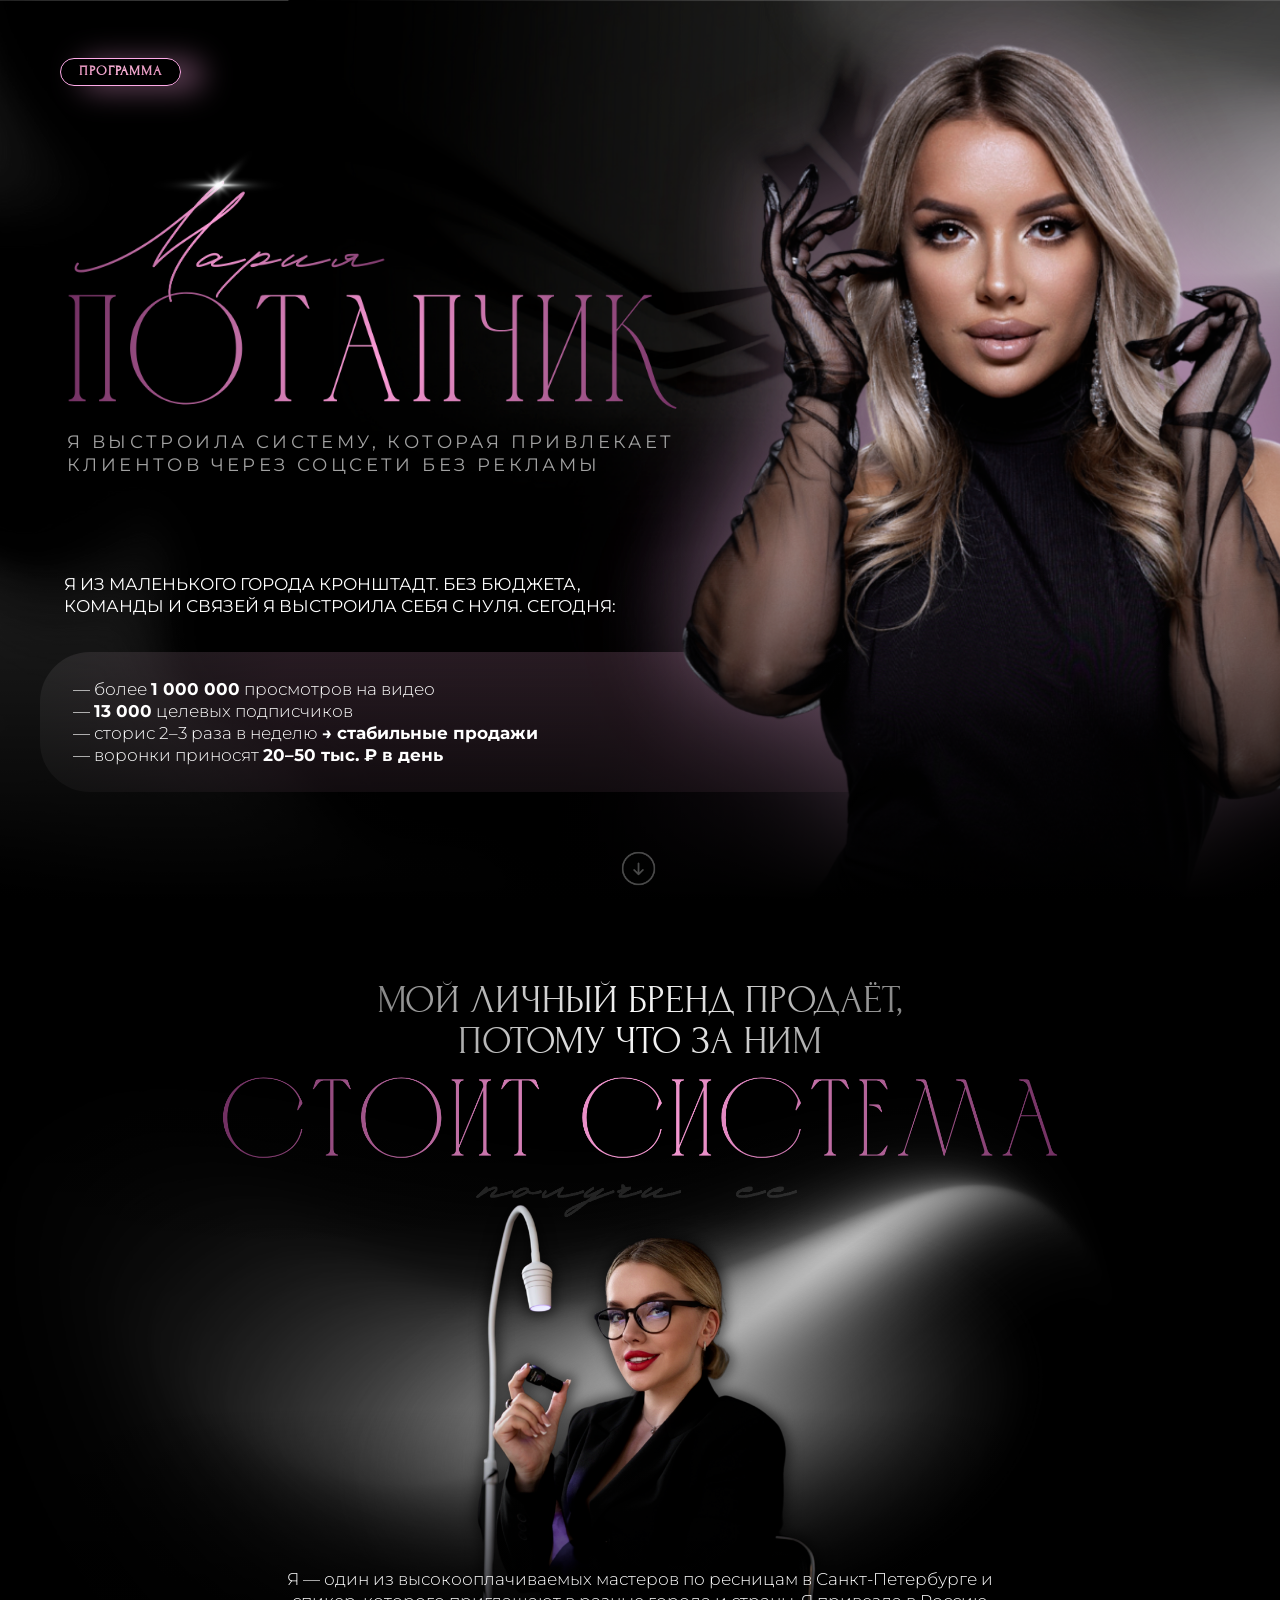
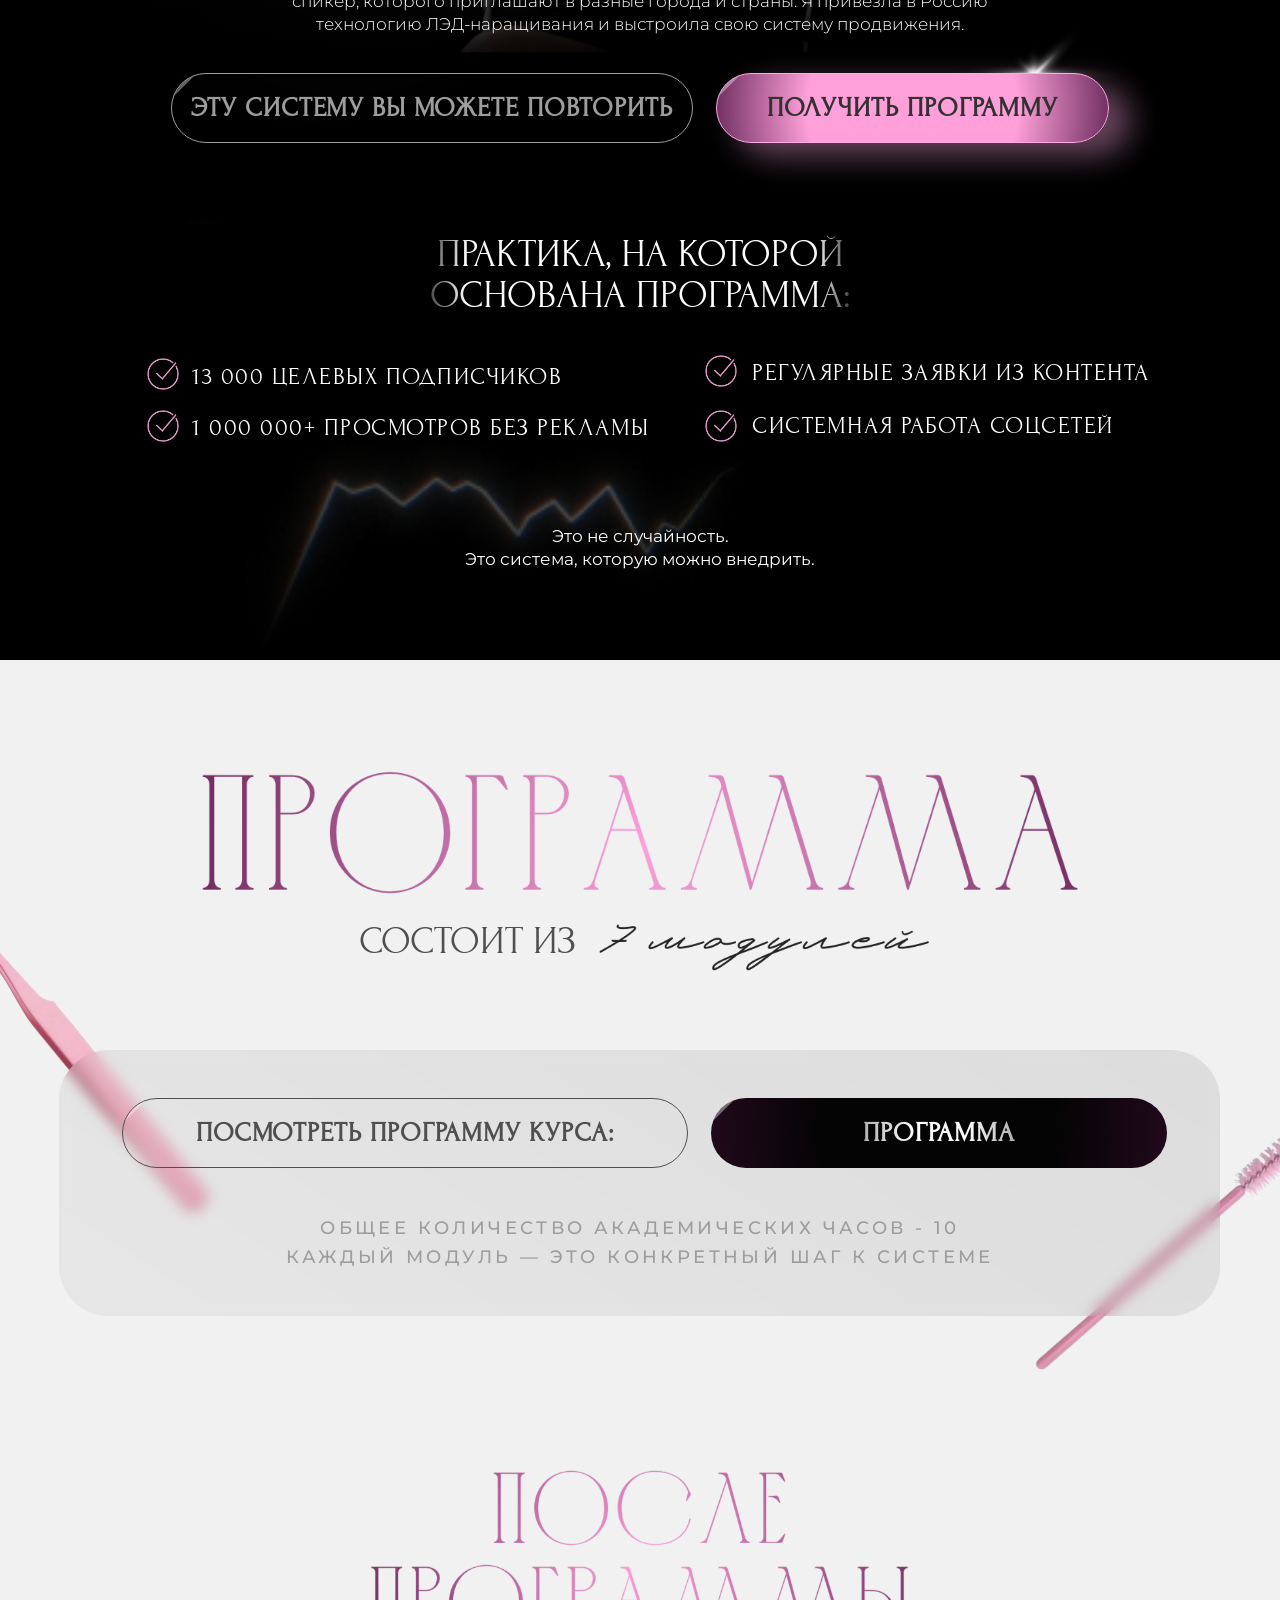
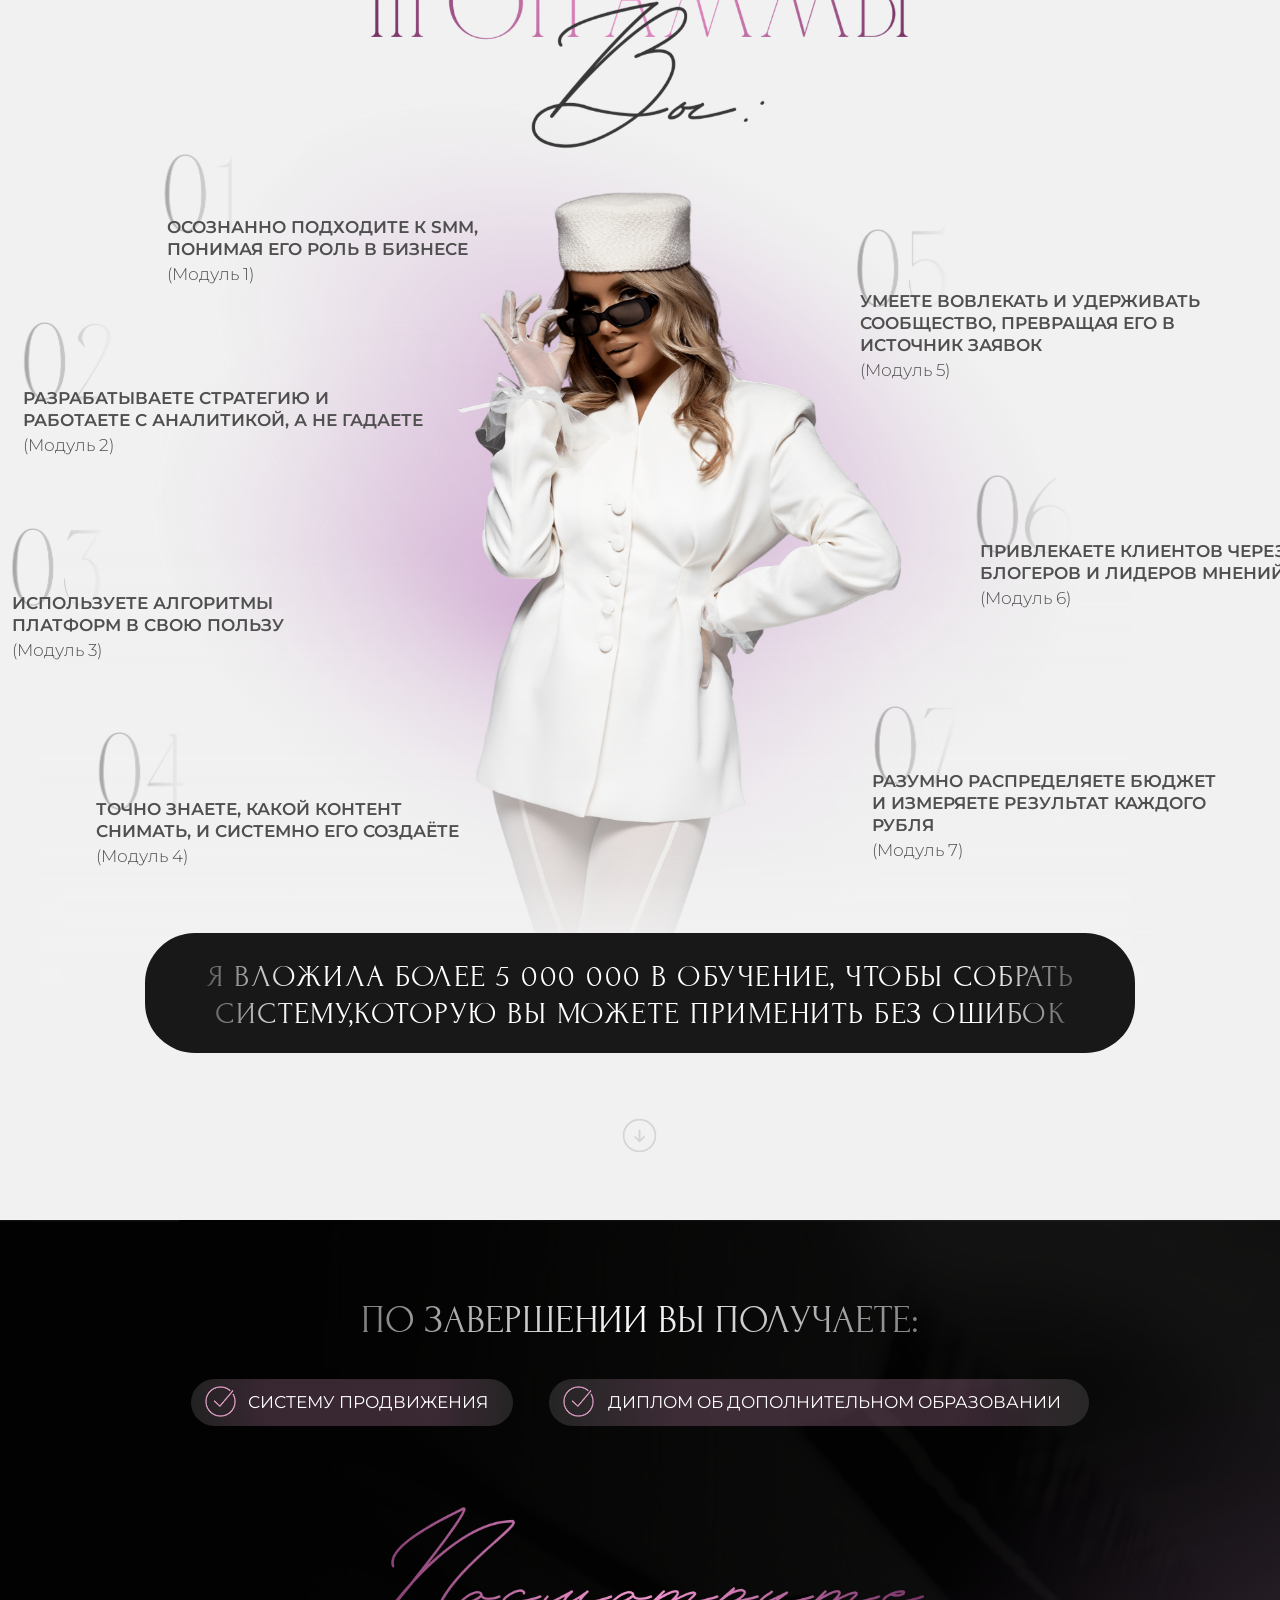
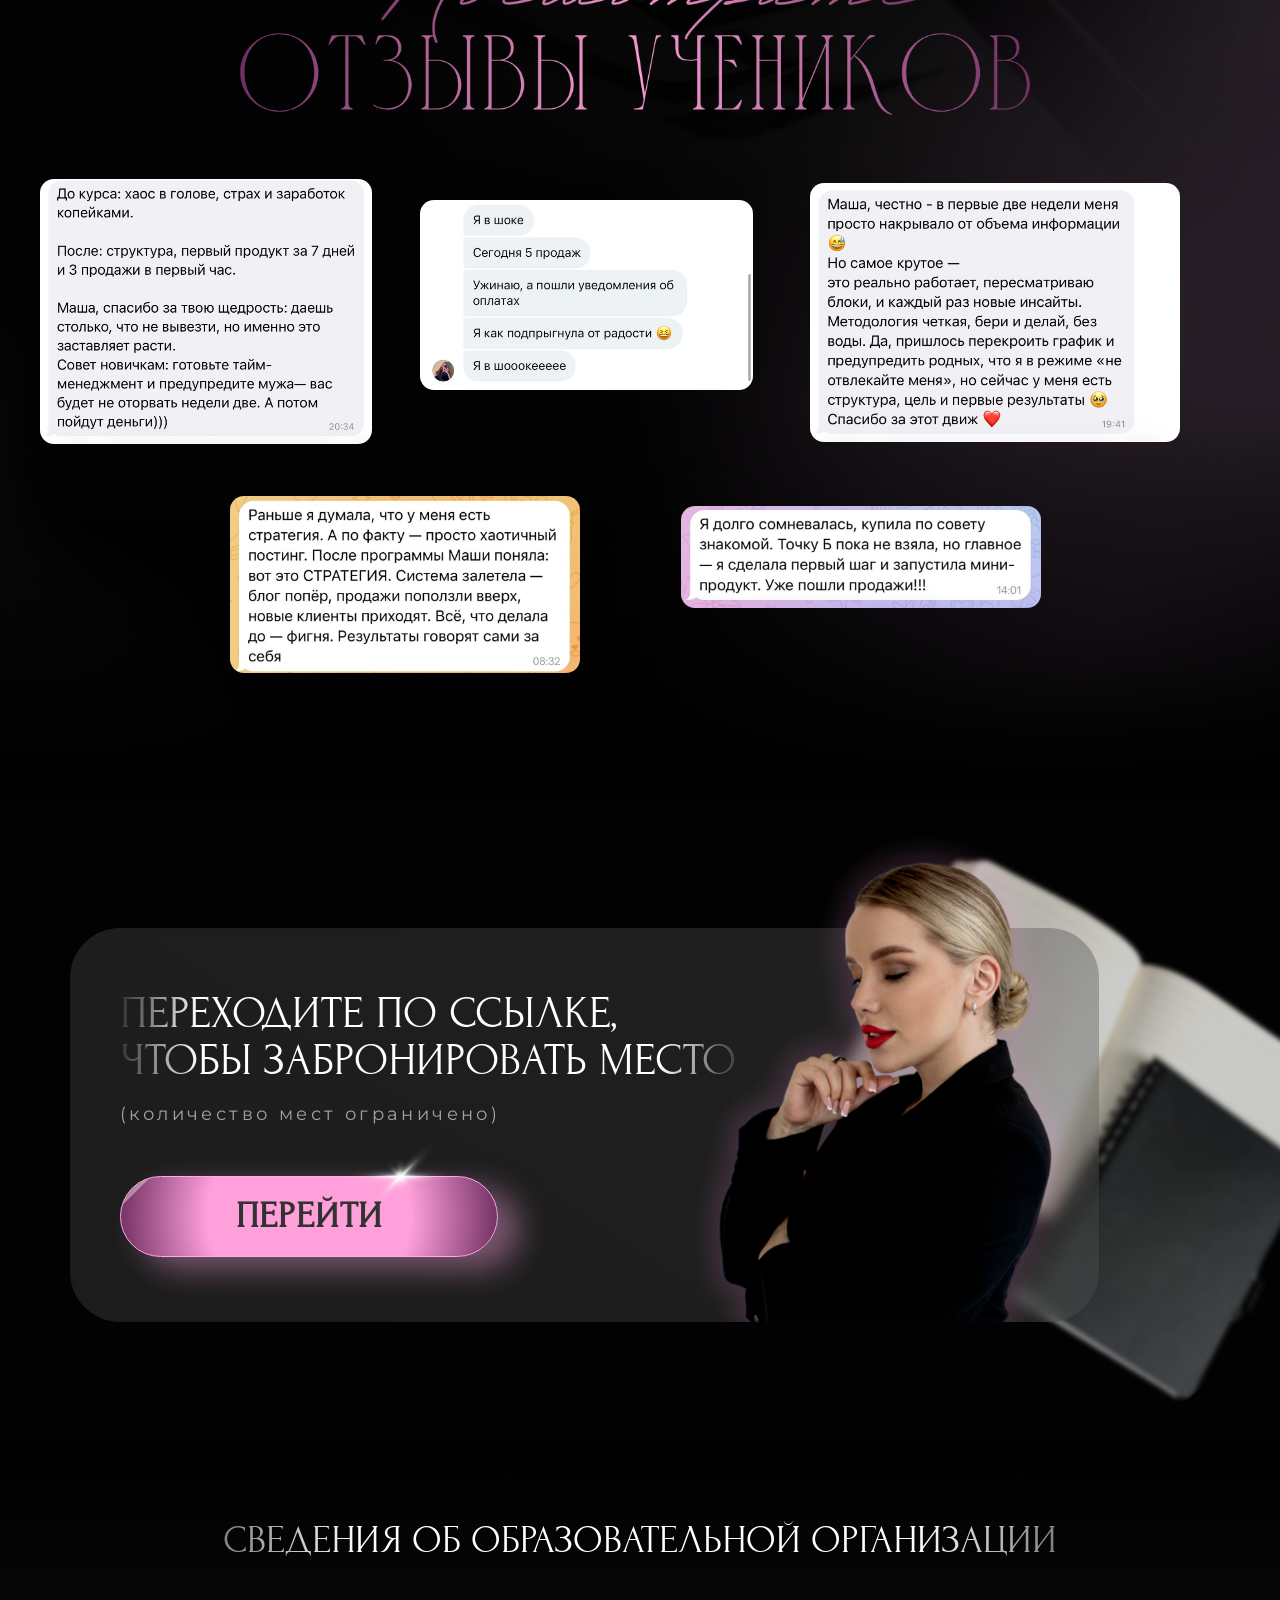
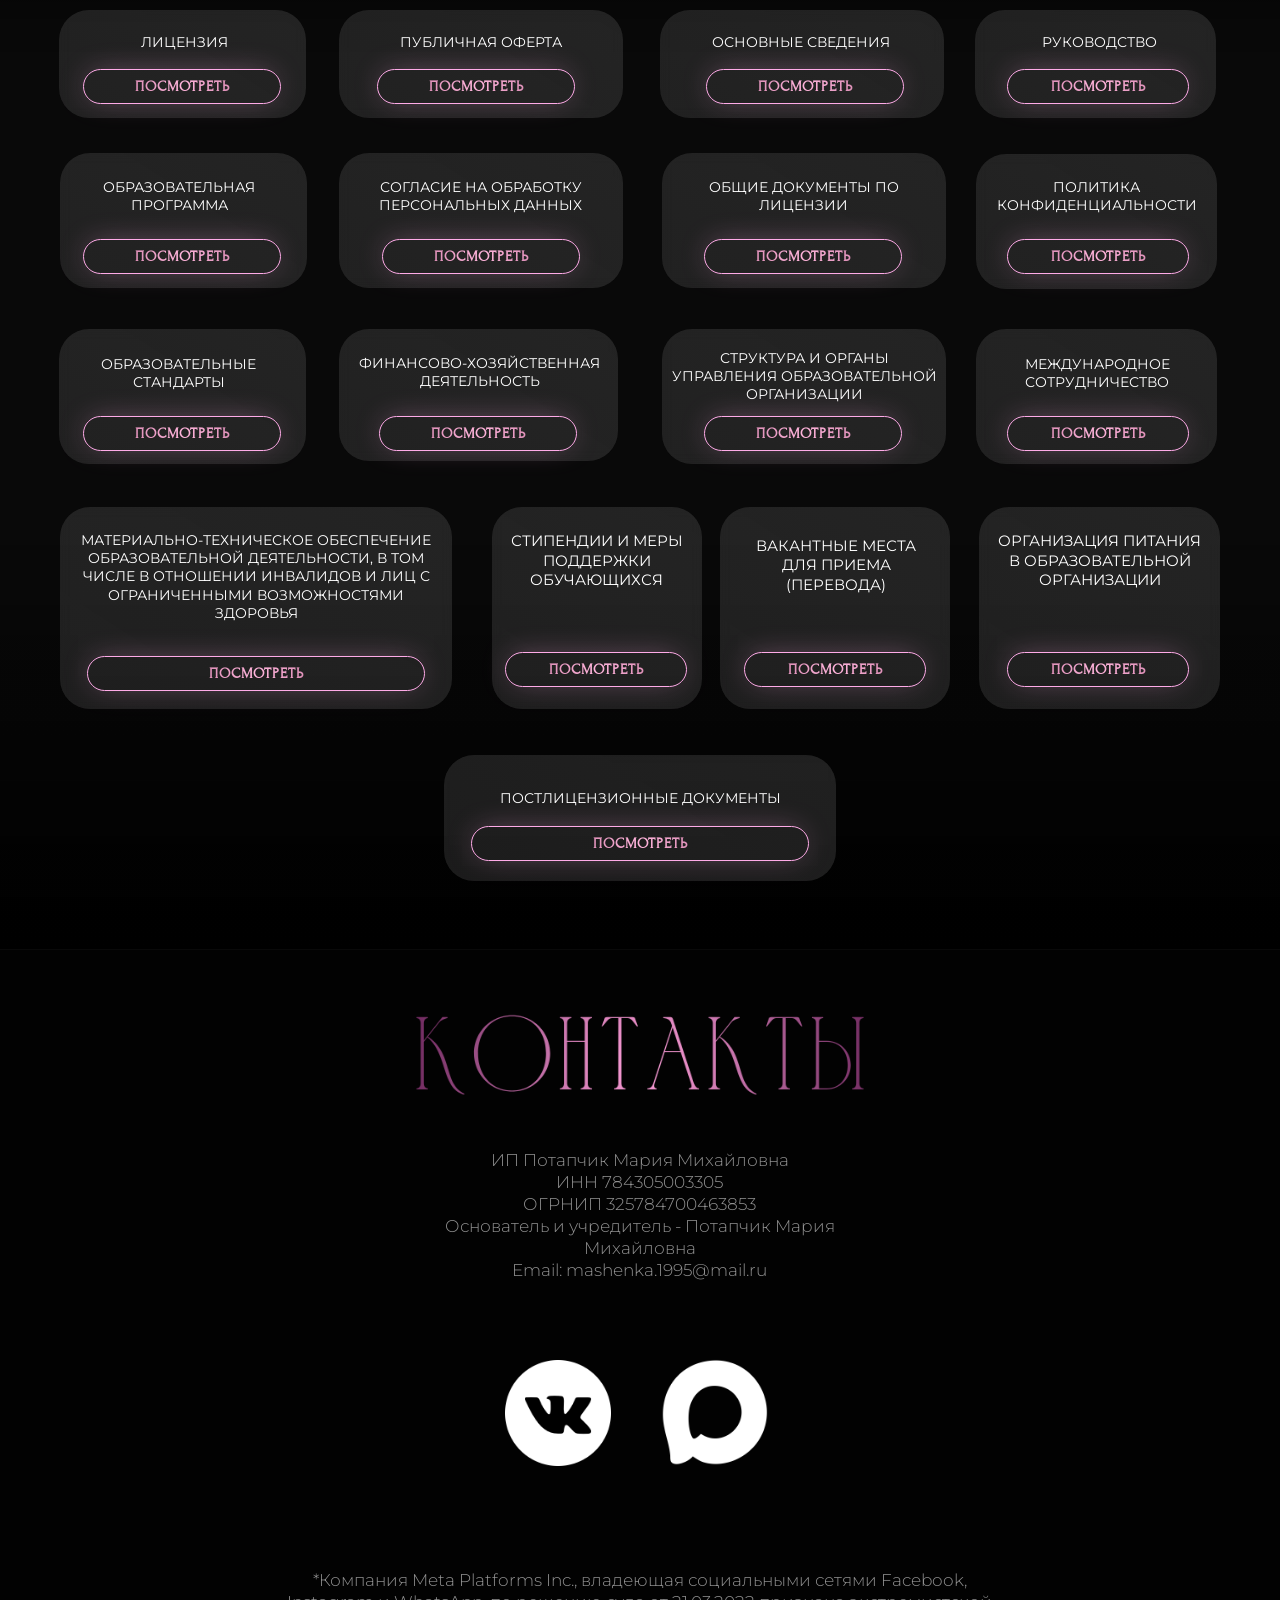
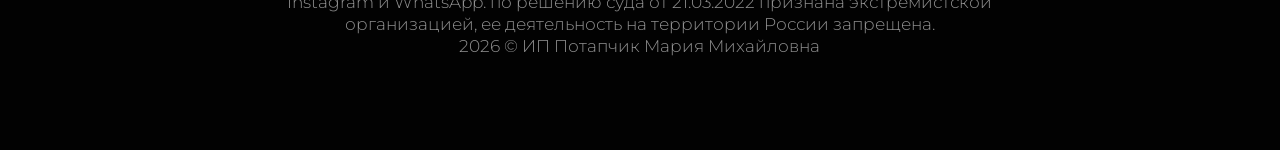
==== commit c0a9427c: "index.html" ====
--- a/index.html
+++ b/index.html
@@ -132,7 +132,7 @@
 /> </div> </div> <div class='t396__elem tn-elem tn-elem__21752230111776535790204000001' data-elem-id='1776535790204000001' data-elem-type='text' data-field-top-value="291" data-field-left-value="80" data-field-height-value="47" data-field-width-value="475" data-field-axisy-value="top" data-field-axisx-value="left" data-field-container-value="grid" data-field-topunits-value="px" data-field-leftunits-value="px" data-field-heightunits-value="px" data-field-widthunits-value="px" data-field-textfit-value="fixedsize" data-field-fontsize-value="18" data-field-top-res-320-value="127" data-field-left-res-320-value="-30" data-field-height-res-320-value="47" data-field-width-res-320-value="381" data-field-container-res-320-value="grid" data-field-textfit-res-320-value="fixedsize" data-field-fontsize-res-320-value="13" data-field-top-res-640-value="187" data-field-left-res-640-value="129" data-field-height-res-640-value="47" data-field-width-res-640-value="381"> <div class='tn-atom'field='tn_text_1776535790204000001'>(Количество мест ограничено)</div> </div> <div class='t396__elem tn-elem tn-elem__21752230111776535597622' data-elem-id='1776535597622' data-elem-type='image' data-field-top-value="16" data-field-left-value="591" data-field-height-value="506" data-field-width-value="576" data-field-axisy-value="top" data-field-axisx-value="left" data-field-container-value="grid" data-field-topunits-value="px" data-field-leftunits-value="px" data-field-heightunits-value="px" data-field-widthunits-value="px" data-field-filewidth-value="1637" data-field-fileheight-value="1439" data-field-heightmode-value="hug" data-field-top-res-320-value="232" data-field-left-res-320-value="446" data-field-height-res-320-value="206" data-field-width-res-320-value="234" data-field-top-res-640-value="27" data-field-left-res-640-value="985" data-field-height-res-640-value="243" data-field-width-res-640-value="276"> <div class='tn-atom'> <img class='tn-atom__img t-img' data-original='images/tild6431-6337-4339-b737-636361343165__noroot.png'
 src='images/tild6431-6337-4339-b737-636361343165__-__resize__20x__noroot.png'
 alt='' imgfield='tn_img_1776535597622'
-/> </div> </div> </div> </div> <script>t_onReady(function() {t_onFuncLoad('t396_init',function() {t396_init('2175223011');});});</script> <style>#rec2175223011 [data-animate-btn-effect] .tn-atom{position:relative;overflow:hidden;isolation:isolate;}#rec2175223011 [data-animate-btn-effect="st1"] .t-btn_wrap-effects{position:absolute;top:0;left:0;width:100%;height:100%;-webkit-transform:translateX(-85px);-ms-transform:translateX(-85px);transform:translateX(-85px);-webkit-animation-name:flash;animation-name:flash;-webkit-animation-duration:3s;animation-duration:3s;-webkit-animation-timing-function:linear;animation-timing-function:linear;-webkit-animation-iteration-count:infinite;animation-iteration-count:infinite;}#rec2175223011 [data-animate-btn-effect="st1"] .t-btn_wrap-effects_md{-webkit-animation-name:flash-md;animation-name:flash-md;}#rec2175223011 [data-animate-btn-effect="st1"] .t-btn_wrap-effects_lg{-webkit-animation-name:flash-lg;animation-name:flash-lg;}#rec2175223011 [data-animate-btn-effect="st1"] .t-btn_effects{background:-webkit-gradient(linear,left top,right top,from(rgba(255,255,255,.1)),to(rgba(255,255,255,.4)));background:-webkit-linear-gradient(left,rgba(255,255,255,.1),rgba(255,255,255,.4));background:-o-linear-gradient(left,rgba(255,255,255,.1),rgba(255,255,255,.4));background:linear-gradient(90deg,rgba(255,255,255,.1),rgba(255,255,255,.4));width:45px;height:100%;position:absolute;top:0;left:30px;-webkit-transform:skewX(-45deg);-ms-transform:skewX(-45deg);transform:skewX(-45deg);}@-webkit-keyframes flash{20%{-webkit-transform:translateX(100%);transform:translateX(100%);}100%{-webkit-transform:translateX(100%);transform:translateX(100%);}}@keyframes flash{20%{-webkit-transform:translateX(100%);transform:translateX(100%);}100%{-webkit-transform:translateX(100%);transform:translateX(100%);}}@-webkit-keyframes flash-md{30%{-webkit-transform:translateX(100%);transform:translateX(100%);}100%{-webkit-transform:translateX(100%);transform:translateX(100%);}}@keyframes flash-md{30%{-webkit-transform:translateX(100%);transform:translateX(100%);}100%{-webkit-transform:translateX(100%);transform:translateX(100%);}}@-webkit-keyframes flash-lg{40%{-webkit-transform:translateX(100%);transform:translateX(100%);}100%{-webkit-transform:translateX(100%);transform:translateX(100%);}}@keyframes flash-lg{40%{-webkit-transform:translateX(100%);transform:translateX(100%);}100%{-webkit-transform:translateX(100%);transform:translateX(100%);}}</style> <script>t_onReady(function() {var rec=document.getElementById('rec2175223011');if(!rec) return;var buttons=rec.querySelectorAll('[data-animate-btn-effect] .tn-atom');Array.prototype.forEach.call(buttons,function(button) {var buttonEffect=button.querySelector('.t-btn_wrap-effects');if(!buttonEffect) {button.insertAdjacentHTML('beforeend','<div class="t-btn_wrap-effects"><div class="t-btn_effects"></div></div>');buttonEffect=button.querySelector('.t-btn_wrap-effects');};if(button.offsetWidth>230) {buttonEffect.classList.add('t-btn_wrap-effects_md');};if(button.offsetWidth>750) {buttonEffect.classList.remove('t-btn_wrap-effects_md');buttonEffect.classList.add('t-btn_wrap-effects_lg');}});});</script> <!-- /T396 --> </div> <div id="rec2190168521" class="r t-rec" style=" " data-animationappear="off" data-record-type="396"> <!-- T396 --> <style>#rec2190168521 .t396__artboard {height:1110px;background-color:#181818;}#rec2190168521 .t396__filter {height:1110px;background-color:rgba(3,3,3,0.7);}#rec2190168521 .t396__carrier{height:1110px;background-position:right bottom;background-attachment:fixed;transform:translate3d(0,0,0);-moz-transform:unset;background-image:url('images/tild3538-3061-4230-b732-323336363036__-__resize__20x__mari.png');background-size:cover;background-repeat:no-repeat;}@media screen and (min-width:1199px) {#rec2190168521 .t396__carrier-wrapper {position:absolute;width:100%;height:100%;top:0;left:0;-webkit-clip-path:inset(0 0 0 0);clip-path:inset(0 0 0 0);}#rec2190168521 .t396__carrier{position:fixed;display:block;width:100%;height:100% !important;top:0;left:0;background-size:cover;background-position:right bottom;transform:translateZ(0);will-change:transform;pointer-events:none;}}@media screen and (max-width:1199px) {#rec2190168521 .t396__carrier-wrapper {position:absolute;width:100%;height:100%;top:0;left:0;-webkit-clip-path:inset(0 0 0 0);clip-path:inset(0 0 0 0);}}@media screen and (max-width:1199px) {#rec2190168521 .t396__artboard,#rec2190168521 .t396__filter,#rec2190168521 .t396__carrier {}#rec2190168521 .t396__filter {}#rec2190168521 .t396__carrier {background-attachment:scroll;}}@media screen and (max-width:959px) {#rec2190168521 .t396__artboard,#rec2190168521 .t396__filter,#rec2190168521 .t396__carrier {height:750px;}#rec2190168521 .t396__filter {}#rec2190168521 .t396__carrier {background-attachment:scroll;}}@media screen and (max-width:639px) {#rec2190168521 .t396__artboard,#rec2190168521 .t396__filter,#rec2190168521 .t396__carrier {}#rec2190168521 .t396__filter {}#rec2190168521 .t396__carrier {background-attachment:scroll;}}@media screen and (max-width:479px) {#rec2190168521 .t396__artboard,#rec2190168521 .t396__filter,#rec2190168521 .t396__carrier {height:920px;}#rec2190168521 .t396__filter {}#rec2190168521 .t396__carrier {background-attachment:scroll;}}#rec2190168521 .tn-elem[data-elem-id="1776858185854000001"]{z-index:3;top:-13px;;left:calc(50% - 600px + -1391px);;width:3983px;height:233px;}#rec2190168521 .tn-elem[data-elem-id="1776858185854000001"] .tn-atom{border-radius:0px 0px 0px 0px;background-image:linear-gradient(0turn,rgba(0,0,0,1) 0%,rgba(0,0,0,0) 100%);border-width:var(--t396-borderwidth,0);border-style:var(--t396-borderstyle,solid);border-color:var(--t396-bordercolor,transparent);transition:background-color var(--t396-speedhover,0s) ease-in-out,color var(--t396-speedhover,0s) ease-in-out,border-color var(--t396-speedhover,0s) ease-in-out,box-shadow var(--t396-shadowshoverspeed,0.2s) ease-in-out;-webkit-transform:rotate(180deg);-moz-transform:rotate(180deg);transform:rotate(180deg);}@media screen and (max-width:1199px){#rec2190168521 .tn-elem[data-elem-id="1776858185854000001"]{display:table;}}@media screen and (max-width:959px){#rec2190168521 .tn-elem[data-elem-id="1776858185854000001"]{display:table;top:0px;;left:calc(50% - 320px + -1668px);;}}@media screen and (max-width:639px){#rec2190168521 .tn-elem[data-elem-id="1776858185854000001"]{display:table;}}@media screen and (max-width:479px){#rec2190168521 .tn-elem[data-elem-id="1776858185854000001"]{display:table;top:-6px;;left:calc(50% - 160px + -1699px);;}}#rec2190168521 .tn-elem[data-elem-id="1776861525221000001"]{z-index:3;top:691px;;left:calc(50% - 600px + -1374px);;width:3983px;height:418px;}#rec2190168521 .tn-elem[data-elem-id="1776861525221000001"] .tn-atom{border-radius:30px 30px 30px 30px;background-image:linear-gradient(0turn,rgba(0,0,0,1) 0%,rgba(0,0,0,0) 100%);border-width:var(--t396-borderwidth,0);border-style:var(--t396-borderstyle,solid);border-color:var(--t396-bordercolor,transparent);transition:background-color var(--t396-speedhover,0s) ease-in-out,color var(--t396-speedhover,0s) ease-in-out,border-color var(--t396-speedhover,0s) ease-in-out,box-shadow var(--t396-shadowshoverspeed,0.2s) ease-in-out;}@media screen and (max-width:1199px){#rec2190168521 .tn-elem[data-elem-id="1776861525221000001"]{display:table;}}@media screen and (max-width:959px){#rec2190168521 .tn-elem[data-elem-id="1776861525221000001"]{display:table;top:332px;;left:calc(50% - 320px + -1822px);;}}@media screen and (max-width:639px){#rec2190168521 .tn-elem[data-elem-id="1776861525221000001"]{display:table;}}@media screen and (max-width:479px){#rec2190168521 .tn-elem[data-elem-id="1776861525221000001"]{display:table;top:510px;;left:calc(50% - 160px + -1809px);;}}#rec2190168521 .tn-elem[data-elem-id="1776533213696000001"]{color:transparent;background-image:radial-gradient(circle at center,rgba(255,255,255,1) 51%,rgba(255,255,255,0) 100%);-webkit-background-clip:text;will-change:transform;text-align:center;z-index:3;top:58px;;left:calc(50% - 600px + 50px);;width:1099px;height:85px;}#rec2190168521 .tn-elem[data-elem-id="1776533213696000001"] .tn-atom{vertical-align:middle;color:transparent;background-image:radial-gradient(circle at center,rgba(255,255,255,1) 51%,rgba(255,255,255,0) 100%);-webkit-background-clip:text;will-change:transform;font-size:39px;font-family:var(--t-headline-font,Arial);line-height:1.05;font-weight:100;text-transform:uppercase;background-position:center center;border-width:var(--t396-borderwidth,0);border-style:var(--t396-borderstyle,solid);border-color:var(--t396-bordercolor,transparent);transition:background-color var(--t396-speedhover,0s) ease-in-out,color var(--t396-speedhover,0s) ease-in-out,border-color var(--t396-speedhover,0s) ease-in-out,box-shadow var(--t396-shadowshoverspeed,0.2s) ease-in-out;--t396-shadow-text-opacity:100%;text-shadow:var(--t396-shadow-text-x,0px) var(--t396-shadow-text-y,0px) var(--t396-shadow-text-blur,0px) rgba(var(--t396-shadow-text-color),var(--t396-shadow-text-opacity,100%));}@media screen and (max-width:1199px){#rec2190168521 .tn-elem[data-elem-id="1776533213696000001"]{display:table;width:px;}#rec2190168521 .tn-elem[data-elem-id="1776533213696000001"] .tn-atom{white-space:normal;background-size:cover;}}@media screen and (max-width:959px){#rec2190168521 .tn-elem[data-elem-id="1776533213696000001"]{display:table;top:20px;;left:calc(50% - 320px + -229px);;width:px;}#rec2190168521 .tn-elem[data-elem-id="1776533213696000001"] .tn-atom{white-space:normal;font-size:27px;background-size:cover;}}@media screen and (max-width:639px){#rec2190168521 .tn-elem[data-elem-id="1776533213696000001"]{display:table;width:px;}#rec2190168521 .tn-elem[data-elem-id="1776533213696000001"] .tn-atom{white-space:normal;background-size:cover;}}@media screen and (max-width:479px){#rec2190168521 .tn-elem[data-elem-id="1776533213696000001"]{display:table;top:35px;;left:calc(50% - 160px + -12px);;width:344px;height:86px;}#rec2190168521 .tn-elem[data-elem-id="1776533213696000001"] .tn-atom{white-space:normal;background-size:cover;}}#rec2190168521 .tn-elem[data-elem-id="1776859353486000001"]{z-index:3;top:170px;;left:calc(50% - 600px + 19px);;width:247px;height:108px;-webkit-backdrop-filter:blur(7px);:backdrop-filter:blur(7px);;backdrop-filter:blur(7px);:backdrop-filter:blur(7px);;border-radius:30px 30px 30px 30px;}#rec2190168521 .tn-elem[data-elem-id="1776859353486000001"] .tn-atom{border-radius:30px 30px 30px 30px;opacity:0.95;background-image:linear-gradient(0.091turn,rgba(103,103,103,0.28) 9%,rgba(79,79,79,0.41) 100%);border-width:var(--t396-borderwidth,0);border-style:var(--t396-borderstyle,solid);border-color:var(--t396-bordercolor,transparent);transition:background-color var(--t396-speedhover,0s) ease-in-out,color var(--t396-speedhover,0s) ease-in-out,border-color var(--t396-speedhover,0s) ease-in-out,box-shadow var(--t396-shadowshoverspeed,0.2s) ease-in-out;}@media screen and (max-width:1199px){#rec2190168521 .tn-elem[data-elem-id="1776859353486000001"]{display:table;}}@media screen and (max-width:959px){#rec2190168521 .tn-elem[data-elem-id="1776859353486000001"]{display:table;top:107px;;left:calc(50% - 320px + 10px);;width:169px;height:69px;border-radius:20px 20px 20px 20px;}#rec2190168521 .tn-elem[data-elem-id="1776859353486000001"] .tn-atom{background-size:cover;border-radius:20px 20px 20px 20px;}}@media screen and (max-width:639px){#rec2190168521 .tn-elem[data-elem-id="1776859353486000001"]{display:table;}}@media screen and (max-width:479px){#rec2190168521 .tn-elem[data-elem-id="1776859353486000001"]{display:table;top:-1053px;;left:calc(50% - 160px + -199px);;}}#rec2190168521 .tn-elem[data-elem-id="1776859406579000002"]{color:#ffffff;text-align:center;z-index:3;top:193px;;left:calc(50% - 600px + 85px);;width:118px;height:auto;}#rec2190168521 .tn-elem[data-elem-id="1776859406579000002"] .tn-atom{vertical-align:middle;color:#ffffff;font-size:14px;font-family:var(--t-text-font,Arial);line-height:1.3;font-weight:400;text-transform:uppercase;background-position:center center;border-width:var(--t396-borderwidth,0);border-style:var(--t396-borderstyle,solid);border-color:var(--t396-bordercolor,transparent);transition:background-color var(--t396-speedhover,0s) ease-in-out,color var(--t396-speedhover,0s) ease-in-out,border-color var(--t396-speedhover,0s) ease-in-out,box-shadow var(--t396-shadowshoverspeed,0.2s) ease-in-out;--t396-shadow-text-opacity:100%;text-shadow:var(--t396-shadow-text-x,0px) var(--t396-shadow-text-y,0px) var(--t396-shadow-text-blur,0px) rgba(var(--t396-shadow-text-color),var(--t396-shadow-text-opacity,100%));}@media screen and (max-width:1199px){#rec2190168521 .tn-elem[data-elem-id="1776859406579000002"]{display:table;width:px;height:auto;}#rec2190168521 .tn-elem[data-elem-id="1776859406579000002"] .tn-atom{white-space:normal;background-size:cover;}}@media screen and (max-width:959px){#rec2190168521 .tn-elem[data-elem-id="1776859406579000002"]{display:table;top:121px;;left:calc(50% - 320px + 54px);;width:81px;height:auto;}#rec2190168521 .tn-elem[data-elem-id="1776859406579000002"] .tn-atom{white-space:normal;font-size:10px;background-size:cover;}}@media screen and (max-width:639px){#rec2190168521 .tn-elem[data-elem-id="1776859406579000002"]{display:table;width:px;height:auto;}#rec2190168521 .tn-elem[data-elem-id="1776859406579000002"] .tn-atom{white-space:normal;background-size:cover;}}@media screen and (max-width:479px){#rec2190168521 .tn-elem[data-elem-id="1776859406579000002"]{display:table;top:-844px;;left:calc(50% - 160px + 84px);;width:446px;height:88px;}#rec2190168521 .tn-elem[data-elem-id="1776859406579000002"] .tn-atom{vertical-align:middle;white-space:normal;background-size:cover;}}#rec2190168521 .tn-elem[data-elem-id="1776861293888000010"]{color:#000;text-align:center;z-index:3;top:229px;;left:calc(50% - 600px + 43px);;width:198px;height:35px;}#rec2190168521 .tn-elem[data-elem-id="1776861293888000010"] .tn-atom{font-size:15px;font-family:var(--t-headline-font,Arial);line-height:1.55;font-weight:700;letter-spacing:1px;text-transform:uppercase;border-radius:30px 30px 30px 30px;background-position:center center;--t396-borderwidth:1px;--t396-borderstyle:solid;--t396-borderstyle-existed:1;--t396-bordercolor:#ffabe8;box-shadow:-1px -1px 30px -7px rgba(255,171,231,0.4);--t396-speedhover:0.2s;transition:background-color var(--t396-speedhover,0s) ease-in-out,color var(--t396-speedhover,0s) ease-in-out,border-color var(--t396-speedhover,0s) ease-in-out,box-shadow var(--t396-shadowshoverspeed,0.2s) ease-in-out;--t396-bgcolor-color:rgba(0,0,0,0);--t396-bgcolor-image:none;background-color:var(--t396-bgcolor-color,transparent);-webkit-box-pack:center;-ms-flex-pack:center;justify-content:center;padding:0;border-width:var(--t396-borderwidth,0);border-style:var(--t396-borderstyle,solid);border-color:var(--t396-bordercolor,transparent);}#rec2190168521 .tn-elem[data-elem-id="1776861293888000010"] .tn-atom::after{display:none;}#rec2190168521 .tn-elem[data-elem-id="1776861293888000010"] .tn-atom .tn-atom__button-content{column-gap:10px;padding:0px 0px 0px 0px;}#rec2190168521 .tn-elem[data-elem-id="1776861293888000010"] .tn-atom .tn-atom__button-text{transition:color var(--t396-speedhover,0s) ease-in-out;color:transparent;background-image:radial-gradient(circle at center,rgba(255,181,220,1) 0%,rgba(222,144,184,1) 100%);-webkit-background-clip:text;background-clip:text;}#rec2190168521 .tn-elem[data-elem-id="1776861293888000010"] .tn-atom .tn-atom__button-border::before{display:none;}#rec2190168521 .tn-elem[data-elem-id="1776861293888000010"] .tn-atom .tn-atom__button-border::after{display:none;}@media (hover),(min-width:0\0){#rec2190168521 .tn-elem[data-elem-id="1776861293888000010"] .tn-atom:hover::after{opacity:0;}#rec2190168521 .tn-elem[data-elem-id="1776861293888000010"] .tn-atom:hover{animation-name:none;}}@media (hover),(min-width:0\0){#rec2190168521 .tn-elem[data-elem-id="1776861293888000010"] .tn-atom:hover{border-style:var(--t396-borderstyle,solid);border-color:var(--t396-bordercolor-hover,var(--t396-bordercolor,transparent));}}@media screen and (max-width:1199px){#rec2190168521 .tn-elem[data-elem-id="1776861293888000010"]{display:block;width:px;}#rec2190168521 .tn-elem[data-elem-id="1776861293888000010"] .tn-atom{white-space:normal;background-size:cover;background-color:var(--t396-bgcolor-color,transparent);padding:0;border-width:var(--t396-borderwidth,0);border-style:var(--t396-borderstyle,solid);border-color:var(--t396-bordercolor,transparent);}#rec2190168521 .tn-elem[data-elem-id="1776861293888000010"] .tn-atom::after{display:none;}#rec2190168521 .tn-elem[data-elem-id="1776861293888000010"] .tn-atom .tn-atom__button-text{overflow:visible;}#rec2190168521 .tn-elem[data-elem-id="1776861293888000010"] .tn-atom .tn-atom__button-border::before{display:none;}#rec2190168521 .tn-elem[data-elem-id="1776861293888000010"] .tn-atom .tn-atom__button-border::after{display:none;}@media (hover),(min-width:0\0){#rec2190168521 .tn-elem[data-elem-id="1776861293888000010"] .tn-atom:hover::after{opacity:0;}#rec2190168521 .tn-elem[data-elem-id="1776861293888000010"] .tn-atom:hover{animation-name:none;}}@media (hover),(min-width:0\0){#rec2190168521 .tn-elem[data-elem-id="1776861293888000010"] .tn-atom:hover{border-style:var(--t396-borderstyle,solid);border-color:var(--t396-bordercolor-hover,var(--t396-bordercolor,transparent));}}}@media screen and (max-width:959px){#rec2190168521 .tn-elem[data-elem-id="1776861293888000010"]{display:block;top:145px;;left:calc(50% - 320px + 23px);;width:141px;height:23px;border-radius:20px 20px 20px 20px;}#rec2190168521 .tn-elem[data-elem-id="1776861293888000010"] .tn-atom{white-space:normal;font-size:10px;background-size:cover;border-radius:20px 20px 20px 20px;background-color:var(--t396-bgcolor-color,transparent);padding:0;border-width:var(--t396-borderwidth,0);border-style:var(--t396-borderstyle,solid);border-color:var(--t396-bordercolor,transparent);}#rec2190168521 .tn-elem[data-elem-id="1776861293888000010"] .tn-atom::after{display:none;}#rec2190168521 .tn-elem[data-elem-id="1776861293888000010"] .tn-atom .tn-atom__button-text{overflow:visible;}#rec2190168521 .tn-elem[data-elem-id="1776861293888000010"] .tn-atom .tn-atom__button-border::before{display:none;}#rec2190168521 .tn-elem[data-elem-id="1776861293888000010"] .tn-atom .tn-atom__button-border::after{display:none;}@media (hover),(min-width:0\0){#rec2190168521 .tn-elem[data-elem-id="1776861293888000010"] .tn-atom:hover::after{opacity:0;}#rec2190168521 .tn-elem[data-elem-id="1776861293888000010"] .tn-atom:hover{animation-name:none;}}@media (hover),(min-width:0\0){#rec2190168521 .tn-elem[data-elem-id="1776861293888000010"] .tn-atom:hover{border-style:var(--t396-borderstyle,solid);border-color:var(--t396-bordercolor-hover,var(--t396-bordercolor,transparent));}}}@media screen and (max-width:639px){#rec2190168521 .tn-elem[data-elem-id="1776861293888000010"]{display:block;width:px;}#rec2190168521 .tn-elem[data-elem-id="1776861293888000010"] .tn-atom{white-space:normal;background-size:cover;background-color:var(--t396-bgcolor-color,transparent);padding:0;border-width:var(--t396-borderwidth,0);border-style:var(--t396-borderstyle,solid);border-color:var(--t396-bordercolor,transparent);}#rec2190168521 .tn-elem[data-elem-id="1776861293888000010"] .tn-atom::after{display:none;}#rec2190168521 .tn-elem[data-elem-id="1776861293888000010"] .tn-atom .tn-atom__button-text{overflow:visible;}#rec2190168521 .tn-elem[data-elem-id="1776861293888000010"] .tn-atom .tn-atom__button-border::before{display:none;}#rec2190168521 .tn-elem[data-elem-id="1776861293888000010"] .tn-atom .tn-atom__button-border::after{display:none;}@media (hover),(min-width:0\0){#rec2190168521 .tn-elem[data-elem-id="1776861293888000010"] .tn-atom:hover::after{opacity:0;}#rec2190168521 .tn-elem[data-elem-id="1776861293888000010"] .tn-atom:hover{animation-name:none;}}@media (hover),(min-width:0\0){#rec2190168521 .tn-elem[data-elem-id="1776861293888000010"] .tn-atom:hover{border-style:var(--t396-borderstyle,solid);border-color:var(--t396-bordercolor-hover,var(--t396-bordercolor,transparent));}}}@media screen and (max-width:479px){#rec2190168521 .tn-elem[data-elem-id="1776861293888000010"]{display:block;top:-135px;;left:calc(50% - 160px + 126px);;width:px;}#rec2190168521 .tn-elem[data-elem-id="1776861293888000010"] .tn-atom{white-space:normal;background-size:cover;background-color:var(--t396-bgcolor-color,transparent);padding:0;border-width:var(--t396-borderwidth,0);border-style:var(--t396-borderstyle,solid);border-color:var(--t396-bordercolor,transparent);}#rec2190168521 .tn-elem[data-elem-id="1776861293888000010"] .tn-atom::after{display:none;}#rec2190168521 .tn-elem[data-elem-id="1776861293888000010"] .tn-atom .tn-atom__button-text{overflow:visible;}#rec2190168521 .tn-elem[data-elem-id="1776861293888000010"] .tn-atom .tn-atom__button-border::before{display:none;}#rec2190168521 .tn-elem[data-elem-id="1776861293888000010"] .tn-atom .tn-atom__button-border::after{display:none;}@media (hover),(min-width:0\0){#rec2190168521 .tn-elem[data-elem-id="1776861293888000010"] .tn-atom:hover::after{opacity:0;}#rec2190168521 .tn-elem[data-elem-id="1776861293888000010"] .tn-atom:hover{animation-name:none;}}@media (hover),(min-width:0\0){#rec2190168521 .tn-elem[data-elem-id="1776861293888000010"] .tn-atom:hover{border-style:var(--t396-borderstyle,solid);border-color:var(--t396-bordercolor-hover,var(--t396-bordercolor,transparent));}}}#rec2190168521 .tn-elem[data-elem-id="1776868069040000013"]{z-index:3;top:489px;;left:calc(50% - 600px + 299px);;width:279px;height:132px;-webkit-backdrop-filter:blur(7px);:backdrop-filter:blur(7px);;backdrop-filter:blur(7px);:backdrop-filter:blur(7px);;border-radius:30px 30px 30px 30px;}#rec2190168521 .tn-elem[data-elem-id="1776868069040000013"] .tn-atom{border-radius:30px 30px 30px 30px;opacity:0.95;background-image:linear-gradient(0.091turn,rgba(103,103,103,0.28) 9%,rgba(79,79,79,0.41) 100%);border-width:var(--t396-borderwidth,0);border-style:var(--t396-borderstyle,solid);border-color:var(--t396-bordercolor,transparent);transition:background-color var(--t396-speedhover,0s) ease-in-out,color var(--t396-speedhover,0s) ease-in-out,border-color var(--t396-speedhover,0s) ease-in-out,box-shadow var(--t396-shadowshoverspeed,0.2s) ease-in-out;}@media screen and (max-width:1199px){#rec2190168521 .tn-elem[data-elem-id="1776868069040000013"]{display:table;top:489px;;left:calc(50% - 480px + 299px);;}}@media screen and (max-width:959px){#rec2190168521 .tn-elem[data-elem-id="1776868069040000013"]{display:table;top:297px;;left:calc(50% - 320px + 213px);;width:192px;height:85px;border-radius:20px 20px 20px 20px;}#rec2190168521 .tn-elem[data-elem-id="1776868069040000013"] .tn-atom{background-size:cover;border-radius:20px 20px 20px 20px;}}@media screen and (max-width:639px){#rec2190168521 .tn-elem[data-elem-id="1776868069040000013"]{display:table;}}@media screen and (max-width:479px){#rec2190168521 .tn-elem[data-elem-id="1776868069040000013"]{display:table;top:-847px;;left:calc(50% - 160px + -2px);;}}#rec2190168521 .tn-elem[data-elem-id="1776868069040000014"]{color:#ffffff;text-align:center;z-index:3;top:514px;;left:calc(50% - 600px + 311px);;width:257px;height:auto;}#rec2190168521 .tn-elem[data-elem-id="1776868069040000014"] .tn-atom{vertical-align:middle;color:#ffffff;font-size:14px;font-family:var(--t-text-font,Arial);line-height:1.3;font-weight:400;text-transform:uppercase;background-position:center center;border-width:var(--t396-borderwidth,0);border-style:var(--t396-borderstyle,solid);border-color:var(--t396-bordercolor,transparent);transition:background-color var(--t396-speedhover,0s) ease-in-out,color var(--t396-speedhover,0s) ease-in-out,border-color var(--t396-speedhover,0s) ease-in-out,box-shadow var(--t396-shadowshoverspeed,0.2s) ease-in-out;--t396-shadow-text-opacity:100%;text-shadow:var(--t396-shadow-text-x,0px) var(--t396-shadow-text-y,0px) var(--t396-shadow-text-blur,0px) rgba(var(--t396-shadow-text-color),var(--t396-shadow-text-opacity,100%));}@media screen and (max-width:1199px){#rec2190168521 .tn-elem[data-elem-id="1776868069040000014"]{display:table;top:514px;;left:calc(50% - 480px + 311px);;width:px;height:auto;}#rec2190168521 .tn-elem[data-elem-id="1776868069040000014"] .tn-atom{white-space:normal;background-size:cover;}}@media screen and (max-width:959px){#rec2190168521 .tn-elem[data-elem-id="1776868069040000014"]{display:table;top:313px;;left:calc(50% - 320px + 221px);;width:177px;height:auto;}#rec2190168521 .tn-elem[data-elem-id="1776868069040000014"] .tn-atom{vertical-align:middle;white-space:normal;font-size:10px;background-size:cover;}}@media screen and (max-width:639px){#rec2190168521 .tn-elem[data-elem-id="1776868069040000014"]{display:table;width:px;height:auto;}#rec2190168521 .tn-elem[data-elem-id="1776868069040000014"] .tn-atom{white-space:normal;background-size:cover;}}@media screen and (max-width:479px){#rec2190168521 .tn-elem[data-elem-id="1776868069040000014"]{display:table;top:693px;;left:calc(50% - 160px + 68px);;width:184px;height:26px;}#rec2190168521 .tn-elem[data-elem-id="1776868069040000014"] .tn-atom{vertical-align:middle;white-space:normal;font-size:10px;background-size:cover;}}#rec2190168521 .tn-elem[data-elem-id="1776869528161000083"]{color:#000;text-align:center;z-index:3;top:576px;;left:calc(50% - 600px + 339px);;width:198px;height:35px;}#rec2190168521 .tn-elem[data-elem-id="1776869528161000083"] .tn-atom{font-size:15px;font-family:var(--t-headline-font,Arial);line-height:1.55;font-weight:700;letter-spacing:1px;text-transform:uppercase;border-radius:30px 30px 30px 30px;background-position:center center;--t396-borderwidth:1px;--t396-borderstyle:solid;--t396-borderstyle-existed:1;--t396-bordercolor:#ffabe8;box-shadow:-1px -1px 30px -7px rgba(255,171,231,0.4);--t396-speedhover:0.2s;transition:background-color var(--t396-speedhover,0s) ease-in-out,color var(--t396-speedhover,0s) ease-in-out,border-color var(--t396-speedhover,0s) ease-in-out,box-shadow var(--t396-shadowshoverspeed,0.2s) ease-in-out;--t396-bgcolor-color:rgba(0,0,0,0);--t396-bgcolor-image:none;background-color:var(--t396-bgcolor-color,transparent);-webkit-box-pack:center;-ms-flex-pack:center;justify-content:center;padding:0;border-width:var(--t396-borderwidth,0);border-style:var(--t396-borderstyle,solid);border-color:var(--t396-bordercolor,transparent);}#rec2190168521 .tn-elem[data-elem-id="1776869528161000083"] .tn-atom::after{display:none;}#rec2190168521 .tn-elem[data-elem-id="1776869528161000083"] .tn-atom .tn-atom__button-content{column-gap:10px;padding:0px 0px 0px 0px;}#rec2190168521 .tn-elem[data-elem-id="1776869528161000083"] .tn-atom .tn-atom__button-text{transition:color var(--t396-speedhover,0s) ease-in-out;color:transparent;background-image:radial-gradient(circle at center,rgba(255,181,220,1) 0%,rgba(222,144,184,1) 100%);-webkit-background-clip:text;background-clip:text;}#rec2190168521 .tn-elem[data-elem-id="1776869528161000083"] .tn-atom .tn-atom__button-border::before{display:none;}#rec2190168521 .tn-elem[data-elem-id="1776869528161000083"] .tn-atom .tn-atom__button-border::after{display:none;}@media (hover),(min-width:0\0){#rec2190168521 .tn-elem[data-elem-id="1776869528161000083"] .tn-atom:hover::after{opacity:0;}#rec2190168521 .tn-elem[data-elem-id="1776869528161000083"] .tn-atom:hover{animation-name:none;}}@media (hover),(min-width:0\0){#rec2190168521 .tn-elem[data-elem-id="1776869528161000083"] .tn-atom:hover{border-style:var(--t396-borderstyle,solid);border-color:var(--t396-bordercolor-hover,var(--t396-bordercolor,transparent));}}@media screen and (max-width:1199px){#rec2190168521 .tn-elem[data-elem-id="1776869528161000083"]{display:block;top:576px;;left:calc(50% - 480px + 339px);;width:px;}#rec2190168521 .tn-elem[data-elem-id="1776869528161000083"] .tn-atom{white-space:normal;background-size:cover;background-color:var(--t396-bgcolor-color,transparent);padding:0;border-width:var(--t396-borderwidth,0);border-style:var(--t396-borderstyle,solid);border-color:var(--t396-bordercolor,transparent);}#rec2190168521 .tn-elem[data-elem-id="1776869528161000083"] .tn-atom::after{display:none;}#rec2190168521 .tn-elem[data-elem-id="1776869528161000083"] .tn-atom .tn-atom__button-text{overflow:visible;}#rec2190168521 .tn-elem[data-elem-id="1776869528161000083"] .tn-atom .tn-atom__button-border::before{display:none;}#rec2190168521 .tn-elem[data-elem-id="1776869528161000083"] .tn-atom .tn-atom__button-border::after{display:none;}@media (hover),(min-width:0\0){#rec2190168521 .tn-elem[data-elem-id="1776869528161000083"] .tn-atom:hover::after{opacity:0;}#rec2190168521 .tn-elem[data-elem-id="1776869528161000083"] .tn-atom:hover{animation-name:none;}}@media (hover),(min-width:0\0){#rec2190168521 .tn-elem[data-elem-id="1776869528161000083"] .tn-atom:hover{border-style:var(--t396-borderstyle,solid);border-color:var(--t396-bordercolor-hover,var(--t396-bordercolor,transparent));}}}@media screen and (max-width:959px){#rec2190168521 .tn-elem[data-elem-id="1776869528161000083"]{display:block;top:352px;;left:calc(50% - 320px + 238px);;width:136px;height:23px;border-radius:20px 20px 20px 20px;}#rec2190168521 .tn-elem[data-elem-id="1776869528161000083"] .tn-atom{white-space:normal;font-size:10px;background-size:cover;border-radius:20px 20px 20px 20px;background-color:var(--t396-bgcolor-color,transparent);padding:0;border-width:var(--t396-borderwidth,0);border-style:var(--t396-borderstyle,solid);border-color:var(--t396-bordercolor,transparent);}#rec2190168521 .tn-elem[data-elem-id="1776869528161000083"] .tn-atom::after{display:none;}#rec2190168521 .tn-elem[data-elem-id="1776869528161000083"] .tn-atom .tn-atom__button-text{overflow:visible;}#rec2190168521 .tn-elem[data-elem-id="1776869528161000083"] .tn-atom .tn-atom__button-border::before{display:none;}#rec2190168521 .tn-elem[data-elem-id="1776869528161000083"] .tn-atom .tn-atom__button-border::after{display:none;}@media (hover),(min-width:0\0){#rec2190168521 .tn-elem[data-elem-id="1776869528161000083"] .tn-atom:hover::after{opacity:0;}#rec2190168521 .tn-elem[data-elem-id="1776869528161000083"] .tn-atom:hover{animation-name:none;}}@media (hover),(min-width:0\0){#rec2190168521 .tn-elem[data-elem-id="1776869528161000083"] .tn-atom:hover{border-style:var(--t396-borderstyle,solid);border-color:var(--t396-bordercolor-hover,var(--t396-bordercolor,transparent));}}}@media screen and (max-width:639px){#rec2190168521 .tn-elem[data-elem-id="1776869528161000083"]{display:block;width:px;}#rec2190168521 .tn-elem[data-elem-id="1776869528161000083"] .tn-atom{white-space:normal;background-size:cover;background-color:var(--t396-bgcolor-color,transparent);padding:0;border-width:var(--t396-borderwidth,0);border-style:var(--t396-borderstyle,solid);border-color:var(--t396-bordercolor,transparent);}#rec2190168521 .tn-elem[data-elem-id="1776869528161000083"] .tn-atom::after{display:none;}#rec2190168521 .tn-elem[data-elem-id="1776869528161000083"] .tn-atom .tn-atom__button-text{overflow:visible;}#rec2190168521 .tn-elem[data-elem-id="1776869528161000083"] .tn-atom .tn-atom__button-border::before{display:none;}#rec2190168521 .tn-elem[data-elem-id="1776869528161000083"] .tn-atom .tn-atom__button-border::after{display:none;}@media (hover),(min-width:0\0){#rec2190168521 .tn-elem[data-elem-id="1776869528161000083"] .tn-atom:hover::after{opacity:0;}#rec2190168521 .tn-elem[data-elem-id="1776869528161000083"] .tn-atom:hover{animation-name:none;}}@media (hover),(min-width:0\0){#rec2190168521 .tn-elem[data-elem-id="1776869528161000083"] .tn-atom:hover{border-style:var(--t396-borderstyle,solid);border-color:var(--t396-bordercolor-hover,var(--t396-bordercolor,transparent));}}}@media screen and (max-width:479px){#rec2190168521 .tn-elem[data-elem-id="1776869528161000083"]{display:block;top:-115px;;left:calc(50% - 160px + 146px);;width:px;}#rec2190168521 .tn-elem[data-elem-id="1776869528161000083"] .tn-atom{white-space:normal;background-size:cover;background-color:var(--t396-bgcolor-color,transparent);padding:0;border-width:var(--t396-borderwidth,0);border-style:var(--t396-borderstyle,solid);border-color:var(--t396-bordercolor,transparent);}#rec2190168521 .tn-elem[data-elem-id="1776869528161000083"] .tn-atom::after{display:none;}#rec2190168521 .tn-elem[data-elem-id="1776869528161000083"] .tn-atom .tn-atom__button-text{overflow:visible;}#rec2190168521 .tn-elem[data-elem-id="1776869528161000083"] .tn-atom .tn-atom__button-border::before{display:none;}#rec2190168521 .tn-elem[data-elem-id="1776869528161000083"] .tn-atom .tn-atom__button-border::after{display:none;}@media (hover),(min-width:0\0){#rec2190168521 .tn-elem[data-elem-id="1776869528161000083"] .tn-atom:hover::after{opacity:0;}#rec2190168521 .tn-elem[data-elem-id="1776869528161000083"] .tn-atom:hover{animation-name:none;}}@media (hover),(min-width:0\0){#rec2190168521 .tn-elem[data-elem-id="1776869528161000083"] .tn-atom:hover{border-style:var(--t396-borderstyle,solid);border-color:var(--t396-bordercolor-hover,var(--t396-bordercolor,transparent));}}}#rec2190168521 .tn-elem[data-elem-id="1776859532844000006"]{z-index:3;top:313px;;left:calc(50% - 600px + 20px);;width:247px;height:135px;-webkit-backdrop-filter:blur(7px);:backdrop-filter:blur(7px);;backdrop-filter:blur(7px);:backdrop-filter:blur(7px);;border-radius:30px 30px 30px 30px;}#rec2190168521 .tn-elem[data-elem-id="1776859532844000006"] .tn-atom{border-radius:30px 30px 30px 30px;opacity:0.95;background-image:linear-gradient(0.091turn,rgba(103,103,103,0.28) 9%,rgba(79,79,79,0.41) 100%);border-width:var(--t396-borderwidth,0);border-style:var(--t396-borderstyle,solid);border-color:var(--t396-bordercolor,transparent);transition:background-color var(--t396-speedhover,0s) ease-in-out,color var(--t396-speedhover,0s) ease-in-out,border-color var(--t396-speedhover,0s) ease-in-out,box-shadow var(--t396-shadowshoverspeed,0.2s) ease-in-out;}@media screen and (max-width:1199px){#rec2190168521 .tn-elem[data-elem-id="1776859532844000006"]{display:table;top:313px;;left:calc(50% - 480px + 20px);;}}@media screen and (max-width:959px){#rec2190168521 .tn-elem[data-elem-id="1776859532844000006"]{display:table;top:193px;;left:calc(50% - 320px + 11px);;width:171px;height:86px;border-radius:20px 20px 20px 20px;}#rec2190168521 .tn-elem[data-elem-id="1776859532844000006"] .tn-atom{background-size:cover;border-radius:20px 20px 20px 20px;}}@media screen and (max-width:639px){#rec2190168521 .tn-elem[data-elem-id="1776859532844000006"]{display:table;}}@media screen and (max-width:479px){#rec2190168521 .tn-elem[data-elem-id="1776859532844000006"]{display:table;top:-955px;;left:calc(50% - 160px + -200px);;}}#rec2190168521 .tn-elem[data-elem-id="1776859532844000008"]{color:#ffffff;text-align:center;z-index:3;top:338px;;left:calc(50% - 600px + 50px);;width:178px;height:auto;}#rec2190168521 .tn-elem[data-elem-id="1776859532844000008"] .tn-atom{vertical-align:middle;color:#ffffff;font-size:14px;font-family:var(--t-text-font,Arial);line-height:1.3;font-weight:400;text-transform:uppercase;background-position:center center;border-width:var(--t396-borderwidth,0);border-style:var(--t396-borderstyle,solid);border-color:var(--t396-bordercolor,transparent);transition:background-color var(--t396-speedhover,0s) ease-in-out,color var(--t396-speedhover,0s) ease-in-out,border-color var(--t396-speedhover,0s) ease-in-out,box-shadow var(--t396-shadowshoverspeed,0.2s) ease-in-out;--t396-shadow-text-opacity:100%;text-shadow:var(--t396-shadow-text-x,0px) var(--t396-shadow-text-y,0px) var(--t396-shadow-text-blur,0px) rgba(var(--t396-shadow-text-color),var(--t396-shadow-text-opacity,100%));}@media screen and (max-width:1199px){#rec2190168521 .tn-elem[data-elem-id="1776859532844000008"]{display:table;top:338px;;left:calc(50% - 480px + 50px);;width:px;height:auto;}#rec2190168521 .tn-elem[data-elem-id="1776859532844000008"] .tn-atom{white-space:normal;background-size:cover;}}@media screen and (max-width:959px){#rec2190168521 .tn-elem[data-elem-id="1776859532844000008"]{display:table;top:209px;;left:calc(50% - 320px + 32px);;width:123px;height:auto;}#rec2190168521 .tn-elem[data-elem-id="1776859532844000008"] .tn-atom{vertical-align:middle;white-space:normal;font-size:10px;background-size:cover;}}@media screen and (max-width:639px){#rec2190168521 .tn-elem[data-elem-id="1776859532844000008"]{display:table;width:px;height:auto;}#rec2190168521 .tn-elem[data-elem-id="1776859532844000008"] .tn-atom{white-space:normal;background-size:cover;}}@media screen and (max-width:479px){#rec2190168521 .tn-elem[data-elem-id="1776859532844000008"]{display:table;top:291px;;left:calc(50% - 160px + -63px);;width:446px;height:14px;}#rec2190168521 .tn-elem[data-elem-id="1776859532844000008"] .tn-atom{vertical-align:middle;white-space:normal;font-size:10px;background-size:cover;}}#rec2190168521 .tn-elem[data-elem-id="1776869430570000076"]{color:#000;text-align:center;z-index:3;top:399px;;left:calc(50% - 600px + 43px);;width:198px;height:35px;}#rec2190168521 .tn-elem[data-elem-id="1776869430570000076"] .tn-atom{font-size:15px;font-family:var(--t-headline-font,Arial);line-height:1.55;font-weight:700;letter-spacing:1px;text-transform:uppercase;border-radius:30px 30px 30px 30px;background-position:center center;--t396-borderwidth:1px;--t396-borderstyle:solid;--t396-borderstyle-existed:1;--t396-bordercolor:#ffabe8;box-shadow:-1px -1px 30px -7px rgba(255,171,231,0.4);--t396-speedhover:0.2s;transition:background-color var(--t396-speedhover,0s) ease-in-out,color var(--t396-speedhover,0s) ease-in-out,border-color var(--t396-speedhover,0s) ease-in-out,box-shadow var(--t396-shadowshoverspeed,0.2s) ease-in-out;--t396-bgcolor-color:rgba(0,0,0,0);--t396-bgcolor-image:none;background-color:var(--t396-bgcolor-color,transparent);-webkit-box-pack:center;-ms-flex-pack:center;justify-content:center;padding:0;border-width:var(--t396-borderwidth,0);border-style:var(--t396-borderstyle,solid);border-color:var(--t396-bordercolor,transparent);}#rec2190168521 .tn-elem[data-elem-id="1776869430570000076"] .tn-atom::after{display:none;}#rec2190168521 .tn-elem[data-elem-id="1776869430570000076"] .tn-atom .tn-atom__button-content{column-gap:10px;padding:0px 0px 0px 0px;}#rec2190168521 .tn-elem[data-elem-id="1776869430570000076"] .tn-atom .tn-atom__button-text{transition:color var(--t396-speedhover,0s) ease-in-out;color:transparent;background-image:radial-gradient(circle at center,rgba(255,181,220,1) 0%,rgba(222,144,184,1) 100%);-webkit-background-clip:text;background-clip:text;}#rec2190168521 .tn-elem[data-elem-id="1776869430570000076"] .tn-atom .tn-atom__button-border::before{display:none;}#rec2190168521 .tn-elem[data-elem-id="1776869430570000076"] .tn-atom .tn-atom__button-border::after{display:none;}@media (hover),(min-width:0\0){#rec2190168521 .tn-elem[data-elem-id="1776869430570000076"] .tn-atom:hover::after{opacity:0;}#rec2190168521 .tn-elem[data-elem-id="1776869430570000076"] .tn-atom:hover{animation-name:none;}}@media (hover),(min-width:0\0){#rec2190168521 .tn-elem[data-elem-id="1776869430570000076"] .tn-atom:hover{border-style:var(--t396-borderstyle,solid);border-color:var(--t396-bordercolor-hover,var(--t396-bordercolor,transparent));}}@media screen and (max-width:1199px){#rec2190168521 .tn-elem[data-elem-id="1776869430570000076"]{display:block;top:399px;;left:calc(50% - 480px + 43px);;width:px;}#rec2190168521 .tn-elem[data-elem-id="1776869430570000076"] .tn-atom{white-space:normal;background-size:cover;background-color:var(--t396-bgcolor-color,transparent);padding:0;border-width:var(--t396-borderwidth,0);border-style:var(--t396-borderstyle,solid);border-color:var(--t396-bordercolor,transparent);}#rec2190168521 .tn-elem[data-elem-id="1776869430570000076"] .tn-atom::after{display:none;}#rec2190168521 .tn-elem[data-elem-id="1776869430570000076"] .tn-atom .tn-atom__button-text{overflow:visible;}#rec2190168521 .tn-elem[data-elem-id="1776869430570000076"] .tn-atom .tn-atom__button-border::before{display:none;}#rec2190168521 .tn-elem[data-elem-id="1776869430570000076"] .tn-atom .tn-atom__button-border::after{display:none;}@media (hover),(min-width:0\0){#rec2190168521 .tn-elem[data-elem-id="1776869430570000076"] .tn-atom:hover::after{opacity:0;}#rec2190168521 .tn-elem[data-elem-id="1776869430570000076"] .tn-atom:hover{animation-name:none;}}@media (hover),(min-width:0\0){#rec2190168521 .tn-elem[data-elem-id="1776869430570000076"] .tn-atom:hover{border-style:var(--t396-borderstyle,solid);border-color:var(--t396-bordercolor-hover,var(--t396-bordercolor,transparent));}}}@media screen and (max-width:959px){#rec2190168521 .tn-elem[data-elem-id="1776869430570000076"]{display:block;top:248px;;left:calc(50% - 320px + 27px);;width:137px;height:23px;border-radius:20px 20px 20px 20px;}#rec2190168521 .tn-elem[data-elem-id="1776869430570000076"] .tn-atom{white-space:normal;font-size:10px;background-size:cover;border-radius:20px 20px 20px 20px;background-color:var(--t396-bgcolor-color,transparent);padding:0;border-width:var(--t396-borderwidth,0);border-style:var(--t396-borderstyle,solid);border-color:var(--t396-bordercolor,transparent);}#rec2190168521 .tn-elem[data-elem-id="1776869430570000076"] .tn-atom::after{display:none;}#rec2190168521 .tn-elem[data-elem-id="1776869430570000076"] .tn-atom .tn-atom__button-text{overflow:visible;}#rec2190168521 .tn-elem[data-elem-id="1776869430570000076"] .tn-atom .tn-atom__button-border::before{display:none;}#rec2190168521 .tn-elem[data-elem-id="1776869430570000076"] .tn-atom .tn-atom__button-border::after{display:none;}@media (hover),(min-width:0\0){#rec2190168521 .tn-elem[data-elem-id="1776869430570000076"] .tn-atom:hover::after{opacity:0;}#rec2190168521 .tn-elem[data-elem-id="1776869430570000076"] .tn-atom:hover{animation-name:none;}}@media (hover),(min-width:0\0){#rec2190168521 .tn-elem[data-elem-id="1776869430570000076"] .tn-atom:hover{border-style:var(--t396-borderstyle,solid);border-color:var(--t396-bordercolor-hover,var(--t396-bordercolor,transparent));}}}@media screen and (max-width:639px){#rec2190168521 .tn-elem[data-elem-id="1776869430570000076"]{display:block;width:px;}#rec2190168521 .tn-elem[data-elem-id="1776869430570000076"] .tn-atom{white-space:normal;background-size:cover;background-color:var(--t396-bgcolor-color,transparent);padding:0;border-width:var(--t396-borderwidth,0);border-style:var(--t396-borderstyle,solid);border-color:var(--t396-bordercolor,transparent);}#rec2190168521 .tn-elem[data-elem-id="1776869430570000076"] .tn-atom::after{display:none;}#rec2190168521 .tn-elem[data-elem-id="1776869430570000076"] .tn-atom .tn-atom__button-text{overflow:visible;}#rec2190168521 .tn-elem[data-elem-id="1776869430570000076"] .tn-atom .tn-atom__button-border::before{display:none;}#rec2190168521 .tn-elem[data-elem-id="1776869430570000076"] .tn-atom .tn-atom__button-border::after{display:none;}@media (hover),(min-width:0\0){#rec2190168521 .tn-elem[data-elem-id="1776869430570000076"] .tn-atom:hover::after{opacity:0;}#rec2190168521 .tn-elem[data-elem-id="1776869430570000076"] .tn-atom:hover{animation-name:none;}}@media (hover),(min-width:0\0){#rec2190168521 .tn-elem[data-elem-id="1776869430570000076"] .tn-atom:hover{border-style:var(--t396-borderstyle,solid);border-color:var(--t396-bordercolor-hover,var(--t396-bordercolor,transparent));}}}@media screen and (max-width:479px){#rec2190168521 .tn-elem[data-elem-id="1776869430570000076"]{display:block;top:-125px;;left:calc(50% - 160px + 136px);;width:px;}#rec2190168521 .tn-elem[data-elem-id="1776869430570000076"] .tn-atom{white-space:normal;background-size:cover;background-color:var(--t396-bgcolor-color,transparent);padding:0;border-width:var(--t396-borderwidth,0);border-style:var(--t396-borderstyle,solid);border-color:var(--t396-bordercolor,transparent);}#rec2190168521 .tn-elem[data-elem-id="1776869430570000076"] .tn-atom::after{display:none;}#rec2190168521 .tn-elem[data-elem-id="1776869430570000076"] .tn-atom .tn-atom__button-text{overflow:visible;}#rec2190168521 .tn-elem[data-elem-id="1776869430570000076"] .tn-atom .tn-atom__button-border::before{display:none;}#rec2190168521 .tn-elem[data-elem-id="1776869430570000076"] .tn-atom .tn-atom__button-border::after{display:none;}@media (hover),(min-width:0\0){#rec2190168521 .tn-elem[data-elem-id="1776869430570000076"] .tn-atom:hover::after{opacity:0;}#rec2190168521 .tn-elem[data-elem-id="1776869430570000076"] .tn-atom:hover{animation-name:none;}}@media (hover),(min-width:0\0){#rec2190168521 .tn-elem[data-elem-id="1776869430570000076"] .tn-atom:hover{border-style:var(--t396-borderstyle,solid);border-color:var(--t396-bordercolor-hover,var(--t396-bordercolor,transparent));}}}#rec2190168521 .tn-elem[data-elem-id="1776859610878000027"]{z-index:3;top:313px;;left:calc(50% - 600px + 299px);;width:284px;height:135px;-webkit-backdrop-filter:blur(7px);:backdrop-filter:blur(7px);;backdrop-filter:blur(7px);:backdrop-filter:blur(7px);;border-radius:30px 30px 30px 30px;}#rec2190168521 .tn-elem[data-elem-id="1776859610878000027"] .tn-atom{border-radius:30px 30px 30px 30px;opacity:0.95;background-image:linear-gradient(0.091turn,rgba(103,103,103,0.28) 9%,rgba(79,79,79,0.41) 100%);border-width:var(--t396-borderwidth,0);border-style:var(--t396-borderstyle,solid);border-color:var(--t396-bordercolor,transparent);transition:background-color var(--t396-speedhover,0s) ease-in-out,color var(--t396-speedhover,0s) ease-in-out,border-color var(--t396-speedhover,0s) ease-in-out,box-shadow var(--t396-shadowshoverspeed,0.2s) ease-in-out;}@media screen and (max-width:1199px){#rec2190168521 .tn-elem[data-elem-id="1776859610878000027"]{display:table;top:313px;;left:calc(50% - 480px + 299px);;}}@media screen and (max-width:959px){#rec2190168521 .tn-elem[data-elem-id="1776859610878000027"]{display:table;top:189px;;left:calc(50% - 320px + 210px);;width:194px;height:86px;border-radius:20px 20px 20px 20px;}#rec2190168521 .tn-elem[data-elem-id="1776859610878000027"] .tn-atom{background-size:cover;border-radius:20px 20px 20px 20px;}}@media screen and (max-width:639px){#rec2190168521 .tn-elem[data-elem-id="1776859610878000027"]{display:table;}}@media screen and (max-width:479px){#rec2190168521 .tn-elem[data-elem-id="1776859610878000027"]{display:table;top:-955px;;left:calc(50% - 160px + -5px);;}}#rec2190168521 .tn-elem[data-elem-id="1776859610878000029"]{color:#ffffff;text-align:center;z-index:3;top:338px;;left:calc(50% - 600px + 326px);;width:229px;height:auto;}#rec2190168521 .tn-elem[data-elem-id="1776859610878000029"] .tn-atom{vertical-align:middle;color:#ffffff;font-size:14px;font-family:var(--t-text-font,Arial);line-height:1.3;font-weight:400;text-transform:uppercase;background-position:center center;border-width:var(--t396-borderwidth,0);border-style:var(--t396-borderstyle,solid);border-color:var(--t396-bordercolor,transparent);transition:background-color var(--t396-speedhover,0s) ease-in-out,color var(--t396-speedhover,0s) ease-in-out,border-color var(--t396-speedhover,0s) ease-in-out,box-shadow var(--t396-shadowshoverspeed,0.2s) ease-in-out;--t396-shadow-text-opacity:100%;text-shadow:var(--t396-shadow-text-x,0px) var(--t396-shadow-text-y,0px) var(--t396-shadow-text-blur,0px) rgba(var(--t396-shadow-text-color),var(--t396-shadow-text-opacity,100%));}@media screen and (max-width:1199px){#rec2190168521 .tn-elem[data-elem-id="1776859610878000029"]{display:table;top:338px;;left:calc(50% - 480px + 326px);;width:px;height:auto;}#rec2190168521 .tn-elem[data-elem-id="1776859610878000029"] .tn-atom{white-space:normal;background-size:cover;}}@media screen and (max-width:959px){#rec2190168521 .tn-elem[data-elem-id="1776859610878000029"]{display:table;top:205px;;left:calc(50% - 320px + 228px);;width:156px;height:auto;}#rec2190168521 .tn-elem[data-elem-id="1776859610878000029"] .tn-atom{vertical-align:middle;white-space:normal;font-size:10px;background-size:cover;}}@media screen and (max-width:639px){#rec2190168521 .tn-elem[data-elem-id="1776859610878000029"]{display:table;width:px;height:auto;}#rec2190168521 .tn-elem[data-elem-id="1776859610878000029"] .tn-atom{white-space:normal;background-size:cover;}}@media screen and (max-width:479px){#rec2190168521 .tn-elem[data-elem-id="1776859610878000029"]{display:table;top:333px;;left:calc(50% - 160px + 65px);;width:189px;height:26px;}#rec2190168521 .tn-elem[data-elem-id="1776859610878000029"] .tn-atom{vertical-align:middle;white-space:normal;font-size:10px;background-size:cover;}}#rec2190168521 .tn-elem[data-elem-id="1776869466467000077"]{color:#000;text-align:center;z-index:3;top:399px;;left:calc(50% - 600px + 342px);;width:198px;height:35px;}#rec2190168521 .tn-elem[data-elem-id="1776869466467000077"] .tn-atom{font-size:15px;font-family:var(--t-headline-font,Arial);line-height:1.55;font-weight:700;letter-spacing:1px;text-transform:uppercase;border-radius:30px 30px 30px 30px;background-position:center center;--t396-borderwidth:1px;--t396-borderstyle:solid;--t396-borderstyle-existed:1;--t396-bordercolor:#ffabe8;box-shadow:-1px -1px 30px -7px rgba(255,171,231,0.4);--t396-speedhover:0.2s;transition:background-color var(--t396-speedhover,0s) ease-in-out,color var(--t396-speedhover,0s) ease-in-out,border-color var(--t396-speedhover,0s) ease-in-out,box-shadow var(--t396-shadowshoverspeed,0.2s) ease-in-out;--t396-bgcolor-color:rgba(0,0,0,0);--t396-bgcolor-image:none;background-color:var(--t396-bgcolor-color,transparent);-webkit-box-pack:center;-ms-flex-pack:center;justify-content:center;padding:0;border-width:var(--t396-borderwidth,0);border-style:var(--t396-borderstyle,solid);border-color:var(--t396-bordercolor,transparent);}#rec2190168521 .tn-elem[data-elem-id="1776869466467000077"] .tn-atom::after{display:none;}#rec2190168521 .tn-elem[data-elem-id="1776869466467000077"] .tn-atom .tn-atom__button-content{column-gap:10px;padding:0px 0px 0px 0px;}#rec2190168521 .tn-elem[data-elem-id="1776869466467000077"] .tn-atom .tn-atom__button-text{transition:color var(--t396-speedhover,0s) ease-in-out;color:transparent;background-image:radial-gradient(circle at center,rgba(255,181,220,1) 0%,rgba(222,144,184,1) 100%);-webkit-background-clip:text;background-clip:text;}#rec2190168521 .tn-elem[data-elem-id="1776869466467000077"] .tn-atom .tn-atom__button-border::before{display:none;}#rec2190168521 .tn-elem[data-elem-id="1776869466467000077"] .tn-atom .tn-atom__button-border::after{display:none;}@media (hover),(min-width:0\0){#rec2190168521 .tn-elem[data-elem-id="1776869466467000077"] .tn-atom:hover::after{opacity:0;}#rec2190168521 .tn-elem[data-elem-id="1776869466467000077"] .tn-atom:hover{animation-name:none;}}@media (hover),(min-width:0\0){#rec2190168521 .tn-elem[data-elem-id="1776869466467000077"] .tn-atom:hover{border-style:var(--t396-borderstyle,solid);border-color:var(--t396-bordercolor-hover,var(--t396-bordercolor,transparent));}}@media screen and (max-width:1199px){#rec2190168521 .tn-elem[data-elem-id="1776869466467000077"]{display:block;top:399px;;left:calc(50% - 480px + 342px);;width:px;}#rec2190168521 .tn-elem[data-elem-id="1776869466467000077"] .tn-atom{white-space:normal;background-size:cover;background-color:var(--t396-bgcolor-color,transparent);padding:0;border-width:var(--t396-borderwidth,0);border-style:var(--t396-borderstyle,solid);border-color:var(--t396-bordercolor,transparent);}#rec2190168521 .tn-elem[data-elem-id="1776869466467000077"] .tn-atom::after{display:none;}#rec2190168521 .tn-elem[data-elem-id="1776869466467000077"] .tn-atom .tn-atom__button-text{overflow:visible;}#rec2190168521 .tn-elem[data-elem-id="1776869466467000077"] .tn-atom .tn-atom__button-border::before{display:none;}#rec2190168521 .tn-elem[data-elem-id="1776869466467000077"] .tn-atom .tn-atom__button-border::after{display:none;}@media (hover),(min-width:0\0){#rec2190168521 .tn-elem[data-elem-id="1776869466467000077"] .tn-atom:hover::after{opacity:0;}#rec2190168521 .tn-elem[data-elem-id="1776869466467000077"] .tn-atom:hover{animation-name:none;}}@media (hover),(min-width:0\0){#rec2190168521 .tn-elem[data-elem-id="1776869466467000077"] .tn-atom:hover{border-style:var(--t396-borderstyle,solid);border-color:var(--t396-bordercolor-hover,var(--t396-bordercolor,transparent));}}}@media screen and (max-width:959px){#rec2190168521 .tn-elem[data-elem-id="1776869466467000077"]{display:block;top:244px;;left:calc(50% - 320px + 239px);;width:134px;height:23px;border-radius:20px 20px 20px 20px;}#rec2190168521 .tn-elem[data-elem-id="1776869466467000077"] .tn-atom{white-space:normal;font-size:10px;background-size:cover;border-radius:20px 20px 20px 20px;background-color:var(--t396-bgcolor-color,transparent);padding:0;border-width:var(--t396-borderwidth,0);border-style:var(--t396-borderstyle,solid);border-color:var(--t396-bordercolor,transparent);}#rec2190168521 .tn-elem[data-elem-id="1776869466467000077"] .tn-atom::after{display:none;}#rec2190168521 .tn-elem[data-elem-id="1776869466467000077"] .tn-atom .tn-atom__button-text{overflow:visible;}#rec2190168521 .tn-elem[data-elem-id="1776869466467000077"] .tn-atom .tn-atom__button-border::before{display:none;}#rec2190168521 .tn-elem[data-elem-id="1776869466467000077"] .tn-atom .tn-atom__button-border::after{display:none;}@media (hover),(min-width:0\0){#rec2190168521 .tn-elem[data-elem-id="1776869466467000077"] .tn-atom:hover::after{opacity:0;}#rec2190168521 .tn-elem[data-elem-id="1776869466467000077"] .tn-atom:hover{animation-name:none;}}@media (hover),(min-width:0\0){#rec2190168521 .tn-elem[data-elem-id="1776869466467000077"] .tn-atom:hover{border-style:var(--t396-borderstyle,solid);border-color:var(--t396-bordercolor-hover,var(--t396-bordercolor,transparent));}}}@media screen and (max-width:639px){#rec2190168521 .tn-elem[data-elem-id="1776869466467000077"]{display:block;width:px;}#rec2190168521 .tn-elem[data-elem-id="1776869466467000077"] .tn-atom{white-space:normal;background-size:cover;background-color:var(--t396-bgcolor-color,transparent);padding:0;border-width:var(--t396-borderwidth,0);border-style:var(--t396-borderstyle,solid);border-color:var(--t396-bordercolor,transparent);}#rec2190168521 .tn-elem[data-elem-id="1776869466467000077"] .tn-atom::after{display:none;}#rec2190168521 .tn-elem[data-elem-id="1776869466467000077"] .tn-atom .tn-atom__button-text{overflow:visible;}#rec2190168521 .tn-elem[data-elem-id="1776869466467000077"] .tn-atom .tn-atom__button-border::before{display:none;}#rec2190168521 .tn-elem[data-elem-id="1776869466467000077"] .tn-atom .tn-atom__button-border::after{display:none;}@media (hover),(min-width:0\0){#rec2190168521 .tn-elem[data-elem-id="1776869466467000077"] .tn-atom:hover::after{opacity:0;}#rec2190168521 .tn-elem[data-elem-id="1776869466467000077"] .tn-atom:hover{animation-name:none;}}@media (hover),(min-width:0\0){#rec2190168521 .tn-elem[data-elem-id="1776869466467000077"] .tn-atom:hover{border-style:var(--t396-borderstyle,solid);border-color:var(--t396-bordercolor-hover,var(--t396-bordercolor,transparent));}}}@media screen and (max-width:479px){#rec2190168521 .tn-elem[data-elem-id="1776869466467000077"]{display:block;top:-115px;;left:calc(50% - 160px + 146px);;width:px;}#rec2190168521 .tn-elem[data-elem-id="1776869466467000077"] .tn-atom{white-space:normal;background-size:cover;background-color:var(--t396-bgcolor-color,transparent);padding:0;border-width:var(--t396-borderwidth,0);border-style:var(--t396-borderstyle,solid);border-color:var(--t396-bordercolor,transparent);}#rec2190168521 .tn-elem[data-elem-id="1776869466467000077"] .tn-atom::after{display:none;}#rec2190168521 .tn-elem[data-elem-id="1776869466467000077"] .tn-atom .tn-atom__button-text{overflow:visible;}#rec2190168521 .tn-elem[data-elem-id="1776869466467000077"] .tn-atom .tn-atom__button-border::before{display:none;}#rec2190168521 .tn-elem[data-elem-id="1776869466467000077"] .tn-atom .tn-atom__button-border::after{display:none;}@media (hover),(min-width:0\0){#rec2190168521 .tn-elem[data-elem-id="1776869466467000077"] .tn-atom:hover::after{opacity:0;}#rec2190168521 .tn-elem[data-elem-id="1776869466467000077"] .tn-atom:hover{animation-name:none;}}@media (hover),(min-width:0\0){#rec2190168521 .tn-elem[data-elem-id="1776869466467000077"] .tn-atom:hover{border-style:var(--t396-borderstyle,solid);border-color:var(--t396-bordercolor-hover,var(--t396-bordercolor,transparent));}}}#rec2190168521 .tn-elem[data-elem-id="1776859623084000030"]{z-index:3;top:313px;;left:calc(50% - 600px + 622px);;width:284px;height:135px;-webkit-backdrop-filter:blur(7px);:backdrop-filter:blur(7px);;backdrop-filter:blur(7px);:backdrop-filter:blur(7px);;border-radius:30px 30px 30px 30px;}#rec2190168521 .tn-elem[data-elem-id="1776859623084000030"] .tn-atom{border-radius:30px 30px 30px 30px;opacity:0.95;background-image:linear-gradient(0.091turn,rgba(103,103,103,0.28) 9%,rgba(79,79,79,0.41) 100%);border-width:var(--t396-borderwidth,0);border-style:var(--t396-borderstyle,solid);border-color:var(--t396-bordercolor,transparent);transition:background-color var(--t396-speedhover,0s) ease-in-out,color var(--t396-speedhover,0s) ease-in-out,border-color var(--t396-speedhover,0s) ease-in-out,box-shadow var(--t396-shadowshoverspeed,0.2s) ease-in-out;}@media screen and (max-width:1199px){#rec2190168521 .tn-elem[data-elem-id="1776859623084000030"]{display:table;top:313px;;left:calc(50% - 480px + 622px);;}}@media screen and (max-width:959px){#rec2190168521 .tn-elem[data-elem-id="1776859623084000030"]{display:table;top:192px;;left:calc(50% - 320px + 432px);;width:198px;height:86px;border-radius:20px 20px 20px 20px;}#rec2190168521 .tn-elem[data-elem-id="1776859623084000030"] .tn-atom{background-size:cover;border-radius:20px 20px 20px 20px;}}@media screen and (max-width:639px){#rec2190168521 .tn-elem[data-elem-id="1776859623084000030"]{display:table;}}@media screen and (max-width:479px){#rec2190168521 .tn-elem[data-elem-id="1776859623084000030"]{display:table;top:-955px;;left:calc(50% - 160px + 211px);;}}#rec2190168521 .tn-elem[data-elem-id="1776860883574000001"]{color:#ffffff;text-align:center;z-index:3;top:338px;;left:calc(50% - 600px + 649px);;width:229px;height:auto;}#rec2190168521 .tn-elem[data-elem-id="1776860883574000001"] .tn-atom{vertical-align:middle;color:#ffffff;font-size:14px;font-family:var(--t-text-font,Arial);line-height:1.3;font-weight:400;text-transform:uppercase;background-position:center center;border-width:var(--t396-borderwidth,0);border-style:var(--t396-borderstyle,solid);border-color:var(--t396-bordercolor,transparent);transition:background-color var(--t396-speedhover,0s) ease-in-out,color var(--t396-speedhover,0s) ease-in-out,border-color var(--t396-speedhover,0s) ease-in-out,box-shadow var(--t396-shadowshoverspeed,0.2s) ease-in-out;--t396-shadow-text-opacity:100%;text-shadow:var(--t396-shadow-text-x,0px) var(--t396-shadow-text-y,0px) var(--t396-shadow-text-blur,0px) rgba(var(--t396-shadow-text-color),var(--t396-shadow-text-opacity,100%));}@media screen and (max-width:1199px){#rec2190168521 .tn-elem[data-elem-id="1776860883574000001"]{display:table;top:338px;;left:calc(50% - 480px + 649px);;width:px;height:auto;}#rec2190168521 .tn-elem[data-elem-id="1776860883574000001"] .tn-atom{white-space:normal;background-size:cover;}}@media screen and (max-width:959px){#rec2190168521 .tn-elem[data-elem-id="1776860883574000001"]{display:table;top:208px;;left:calc(50% - 320px + 451px);;width:159px;height:auto;}#rec2190168521 .tn-elem[data-elem-id="1776860883574000001"] .tn-atom{vertical-align:middle;white-space:normal;font-size:10px;background-size:cover;}}@media screen and (max-width:639px){#rec2190168521 .tn-elem[data-elem-id="1776860883574000001"]{display:table;width:px;height:auto;}#rec2190168521 .tn-elem[data-elem-id="1776860883574000001"] .tn-atom{white-space:normal;background-size:cover;}}@media screen and (max-width:479px){#rec2190168521 .tn-elem[data-elem-id="1776860883574000001"]{display:table;top:393px;;left:calc(50% - 160px + -63px);;width:446px;height:14px;}#rec2190168521 .tn-elem[data-elem-id="1776860883574000001"] .tn-atom{vertical-align:middle;white-space:normal;font-size:10px;background-size:cover;}}#rec2190168521 .tn-elem[data-elem-id="1776869471746000078"]{color:#000;text-align:center;z-index:3;top:399px;;left:calc(50% - 600px + 664px);;width:198px;height:35px;}#rec2190168521 .tn-elem[data-elem-id="1776869471746000078"] .tn-atom{font-size:15px;font-family:var(--t-headline-font,Arial);line-height:1.55;font-weight:700;letter-spacing:1px;text-transform:uppercase;border-radius:30px 30px 30px 30px;background-position:center center;--t396-borderwidth:1px;--t396-borderstyle:solid;--t396-borderstyle-existed:1;--t396-bordercolor:#ffabe8;box-shadow:-1px -1px 30px -7px rgba(255,171,231,0.4);--t396-speedhover:0.2s;transition:background-color var(--t396-speedhover,0s) ease-in-out,color var(--t396-speedhover,0s) ease-in-out,border-color var(--t396-speedhover,0s) ease-in-out,box-shadow var(--t396-shadowshoverspeed,0.2s) ease-in-out;--t396-bgcolor-color:rgba(0,0,0,0);--t396-bgcolor-image:none;background-color:var(--t396-bgcolor-color,transparent);-webkit-box-pack:center;-ms-flex-pack:center;justify-content:center;padding:0;border-width:var(--t396-borderwidth,0);border-style:var(--t396-borderstyle,solid);border-color:var(--t396-bordercolor,transparent);}#rec2190168521 .tn-elem[data-elem-id="1776869471746000078"] .tn-atom::after{display:none;}#rec2190168521 .tn-elem[data-elem-id="1776869471746000078"] .tn-atom .tn-atom__button-content{column-gap:10px;padding:0px 0px 0px 0px;}#rec2190168521 .tn-elem[data-elem-id="1776869471746000078"] .tn-atom .tn-atom__button-text{transition:color var(--t396-speedhover,0s) ease-in-out;color:transparent;background-image:radial-gradient(circle at center,rgba(255,181,220,1) 0%,rgba(222,144,184,1) 100%);-webkit-background-clip:text;background-clip:text;}#rec2190168521 .tn-elem[data-elem-id="1776869471746000078"] .tn-atom .tn-atom__button-border::before{display:none;}#rec2190168521 .tn-elem[data-elem-id="1776869471746000078"] .tn-atom .tn-atom__button-border::after{display:none;}@media (hover),(min-width:0\0){#rec2190168521 .tn-elem[data-elem-id="1776869471746000078"] .tn-atom:hover::after{opacity:0;}#rec2190168521 .tn-elem[data-elem-id="1776869471746000078"] .tn-atom:hover{animation-name:none;}}@media (hover),(min-width:0\0){#rec2190168521 .tn-elem[data-elem-id="1776869471746000078"] .tn-atom:hover{border-style:var(--t396-borderstyle,solid);border-color:var(--t396-bordercolor-hover,var(--t396-bordercolor,transparent));}}@media screen and (max-width:1199px){#rec2190168521 .tn-elem[data-elem-id="1776869471746000078"]{display:block;top:399px;;left:calc(50% - 480px + 664px);;width:px;}#rec2190168521 .tn-elem[data-elem-id="1776869471746000078"] .tn-atom{white-space:normal;background-size:cover;background-color:var(--t396-bgcolor-color,transparent);padding:0;border-width:var(--t396-borderwidth,0);border-style:var(--t396-borderstyle,solid);border-color:var(--t396-bordercolor,transparent);}#rec2190168521 .tn-elem[data-elem-id="1776869471746000078"] .tn-atom::after{display:none;}#rec2190168521 .tn-elem[data-elem-id="1776869471746000078"] .tn-atom .tn-atom__button-text{overflow:visible;}#rec2190168521 .tn-elem[data-elem-id="1776869471746000078"] .tn-atom .tn-atom__button-border::before{display:none;}#rec2190168521 .tn-elem[data-elem-id="1776869471746000078"] .tn-atom .tn-atom__button-border::after{display:none;}@media (hover),(min-width:0\0){#rec2190168521 .tn-elem[data-elem-id="1776869471746000078"] .tn-atom:hover::after{opacity:0;}#rec2190168521 .tn-elem[data-elem-id="1776869471746000078"] .tn-atom:hover{animation-name:none;}}@media (hover),(min-width:0\0){#rec2190168521 .tn-elem[data-elem-id="1776869471746000078"] .tn-atom:hover{border-style:var(--t396-borderstyle,solid);border-color:var(--t396-bordercolor-hover,var(--t396-bordercolor,transparent));}}}@media screen and (max-width:959px){#rec2190168521 .tn-elem[data-elem-id="1776869471746000078"]{display:block;top:247px;;left:calc(50% - 320px + 461px);;width:138px;height:23px;border-radius:20px 20px 20px 20px;}#rec2190168521 .tn-elem[data-elem-id="1776869471746000078"] .tn-atom{white-space:normal;font-size:10px;background-size:cover;border-radius:20px 20px 20px 20px;background-color:var(--t396-bgcolor-color,transparent);padding:0;border-width:var(--t396-borderwidth,0);border-style:var(--t396-borderstyle,solid);border-color:var(--t396-bordercolor,transparent);}#rec2190168521 .tn-elem[data-elem-id="1776869471746000078"] .tn-atom::after{display:none;}#rec2190168521 .tn-elem[data-elem-id="1776869471746000078"] .tn-atom .tn-atom__button-text{overflow:visible;}#rec2190168521 .tn-elem[data-elem-id="1776869471746000078"] .tn-atom .tn-atom__button-border::before{display:none;}#rec2190168521 .tn-elem[data-elem-id="1776869471746000078"] .tn-atom .tn-atom__button-border::after{display:none;}@media (hover),(min-width:0\0){#rec2190168521 .tn-elem[data-elem-id="1776869471746000078"] .tn-atom:hover::after{opacity:0;}#rec2190168521 .tn-elem[data-elem-id="1776869471746000078"] .tn-atom:hover{animation-name:none;}}@media (hover),(min-width:0\0){#rec2190168521 .tn-elem[data-elem-id="1776869471746000078"] .tn-atom:hover{border-style:var(--t396-borderstyle,solid);border-color:var(--t396-bordercolor-hover,var(--t396-bordercolor,transparent));}}}@media screen and (max-width:639px){#rec2190168521 .tn-elem[data-elem-id="1776869471746000078"]{display:block;width:px;}#rec2190168521 .tn-elem[data-elem-id="1776869471746000078"] .tn-atom{white-space:normal;background-size:cover;background-color:var(--t396-bgcolor-color,transparent);padding:0;border-width:var(--t396-borderwidth,0);border-style:var(--t396-borderstyle,solid);border-color:var(--t396-bordercolor,transparent);}#rec2190168521 .tn-elem[data-elem-id="1776869471746000078"] .tn-atom::after{display:none;}#rec2190168521 .tn-elem[data-elem-id="1776869471746000078"] .tn-atom .tn-atom__button-text{overflow:visible;}#rec2190168521 .tn-elem[data-elem-id="1776869471746000078"] .tn-atom .tn-atom__button-border::before{display:none;}#rec2190168521 .tn-elem[data-elem-id="1776869471746000078"] .tn-atom .tn-atom__button-border::after{display:none;}@media (hover),(min-width:0\0){#rec2190168521 .tn-elem[data-elem-id="1776869471746000078"] .tn-atom:hover::after{opacity:0;}#rec2190168521 .tn-elem[data-elem-id="1776869471746000078"] .tn-atom:hover{animation-name:none;}}@media (hover),(min-width:0\0){#rec2190168521 .tn-elem[data-elem-id="1776869471746000078"] .tn-atom:hover{border-style:var(--t396-borderstyle,solid);border-color:var(--t396-bordercolor-hover,var(--t396-bordercolor,transparent));}}}@media screen and (max-width:479px){#rec2190168521 .tn-elem[data-elem-id="1776869471746000078"]{display:block;top:-105px;;left:calc(50% - 160px + 156px);;width:px;}#rec2190168521 .tn-elem[data-elem-id="1776869471746000078"] .tn-atom{white-space:normal;background-size:cover;background-color:var(--t396-bgcolor-color,transparent);padding:0;border-width:var(--t396-borderwidth,0);border-style:var(--t396-borderstyle,solid);border-color:var(--t396-bordercolor,transparent);}#rec2190168521 .tn-elem[data-elem-id="1776869471746000078"] .tn-atom::after{display:none;}#rec2190168521 .tn-elem[data-elem-id="1776869471746000078"] .tn-atom .tn-atom__button-text{overflow:visible;}#rec2190168521 .tn-elem[data-elem-id="1776869471746000078"] .tn-atom .tn-atom__button-border::before{display:none;}#rec2190168521 .tn-elem[data-elem-id="1776869471746000078"] .tn-atom .tn-atom__button-border::after{display:none;}@media (hover),(min-width:0\0){#rec2190168521 .tn-elem[data-elem-id="1776869471746000078"] .tn-atom:hover::after{opacity:0;}#rec2190168521 .tn-elem[data-elem-id="1776869471746000078"] .tn-atom:hover{animation-name:none;}}@media (hover),(min-width:0\0){#rec2190168521 .tn-elem[data-elem-id="1776869471746000078"] .tn-atom:hover{border-style:var(--t396-borderstyle,solid);border-color:var(--t396-bordercolor-hover,var(--t396-bordercolor,transparent));}}}#rec2190168521 .tn-elem[data-elem-id="1776859583550000021"]{z-index:3;top:170px;;left:calc(50% - 600px + 620px);;width:284px;height:108px;-webkit-backdrop-filter:blur(7px);:backdrop-filter:blur(7px);;backdrop-filter:blur(7px);:backdrop-filter:blur(7px);;border-radius:30px 30px 30px 30px;}#rec2190168521 .tn-elem[data-elem-id="1776859583550000021"] .tn-atom{border-radius:30px 30px 30px 30px;opacity:0.95;background-image:linear-gradient(0.091turn,rgba(103,103,103,0.28) 9%,rgba(79,79,79,0.41) 100%);border-width:var(--t396-borderwidth,0);border-style:var(--t396-borderstyle,solid);border-color:var(--t396-bordercolor,transparent);transition:background-color var(--t396-speedhover,0s) ease-in-out,color var(--t396-speedhover,0s) ease-in-out,border-color var(--t396-speedhover,0s) ease-in-out,box-shadow var(--t396-shadowshoverspeed,0.2s) ease-in-out;}@media screen and (max-width:1199px){#rec2190168521 .tn-elem[data-elem-id="1776859583550000021"]{display:table;top:170px;;left:calc(50% - 480px + 620px);;}}@media screen and (max-width:959px){#rec2190168521 .tn-elem[data-elem-id="1776859583550000021"]{display:table;top:105px;;left:calc(50% - 320px + 430px);;width:201px;height:69px;border-radius:20px 20px 20px 20px;}#rec2190168521 .tn-elem[data-elem-id="1776859583550000021"] .tn-atom{background-size:cover;border-radius:20px 20px 20px 20px;}}@media screen and (max-width:639px){#rec2190168521 .tn-elem[data-elem-id="1776859583550000021"]{display:table;}}@media screen and (max-width:479px){#rec2190168521 .tn-elem[data-elem-id="1776859583550000021"]{display:table;top:-1039px;;left:calc(50% - 160px + 210px);;}}#rec2190168521 .tn-elem[data-elem-id="1776859583550000023"]{color:#ffffff;text-align:center;z-index:3;top:193px;;left:calc(50% - 600px + 655px);;width:211px;height:auto;}#rec2190168521 .tn-elem[data-elem-id="1776859583550000023"] .tn-atom{vertical-align:middle;color:#ffffff;font-size:14px;font-family:var(--t-text-font,Arial);line-height:1.3;font-weight:400;text-transform:uppercase;background-position:center center;border-width:var(--t396-borderwidth,0);border-style:var(--t396-borderstyle,solid);border-color:var(--t396-bordercolor,transparent);transition:background-color var(--t396-speedhover,0s) ease-in-out,color var(--t396-speedhover,0s) ease-in-out,border-color var(--t396-speedhover,0s) ease-in-out,box-shadow var(--t396-shadowshoverspeed,0.2s) ease-in-out;--t396-shadow-text-opacity:100%;text-shadow:var(--t396-shadow-text-x,0px) var(--t396-shadow-text-y,0px) var(--t396-shadow-text-blur,0px) rgba(var(--t396-shadow-text-color),var(--t396-shadow-text-opacity,100%));}@media screen and (max-width:1199px){#rec2190168521 .tn-elem[data-elem-id="1776859583550000023"]{display:table;top:193px;;left:calc(50% - 480px + 655px);;width:px;height:auto;}#rec2190168521 .tn-elem[data-elem-id="1776859583550000023"] .tn-atom{white-space:normal;background-size:cover;}}@media screen and (max-width:959px){#rec2190168521 .tn-elem[data-elem-id="1776859583550000023"]{display:table;top:120px;;left:calc(50% - 320px + 458px);;width:148px;height:auto;}#rec2190168521 .tn-elem[data-elem-id="1776859583550000023"] .tn-atom{vertical-align:middle;white-space:normal;font-size:10px;background-size:cover;}}@media screen and (max-width:639px){#rec2190168521 .tn-elem[data-elem-id="1776859583550000023"]{display:table;width:px;height:auto;}#rec2190168521 .tn-elem[data-elem-id="1776859583550000023"] .tn-atom{white-space:normal;background-size:cover;}}@media screen and (max-width:479px){#rec2190168521 .tn-elem[data-elem-id="1776859583550000023"]{display:table;top:213px;;left:calc(50% - 160px + -63px);;width:446px;height:14px;}#rec2190168521 .tn-elem[data-elem-id="1776859583550000023"] .tn-atom{vertical-align:middle;white-space:normal;font-size:10px;background-size:cover;}}#rec2190168521 .tn-elem[data-elem-id="1776869344546000067"]{color:#000;text-align:center;z-index:3;top:229px;;left:calc(50% - 600px + 666px);;width:198px;height:35px;}#rec2190168521 .tn-elem[data-elem-id="1776869344546000067"] .tn-atom{font-size:15px;font-family:var(--t-headline-font,Arial);line-height:1.55;font-weight:700;letter-spacing:1px;text-transform:uppercase;border-radius:30px 30px 30px 30px;background-position:center center;--t396-borderwidth:1px;--t396-borderstyle:solid;--t396-borderstyle-existed:1;--t396-bordercolor:#ffabe8;box-shadow:-1px -1px 30px -7px rgba(255,171,231,0.4);--t396-speedhover:0.2s;transition:background-color var(--t396-speedhover,0s) ease-in-out,color var(--t396-speedhover,0s) ease-in-out,border-color var(--t396-speedhover,0s) ease-in-out,box-shadow var(--t396-shadowshoverspeed,0.2s) ease-in-out;--t396-bgcolor-color:rgba(0,0,0,0);--t396-bgcolor-image:none;background-color:var(--t396-bgcolor-color,transparent);-webkit-box-pack:center;-ms-flex-pack:center;justify-content:center;padding:0;border-width:var(--t396-borderwidth,0);border-style:var(--t396-borderstyle,solid);border-color:var(--t396-bordercolor,transparent);}#rec2190168521 .tn-elem[data-elem-id="1776869344546000067"] .tn-atom::after{display:none;}#rec2190168521 .tn-elem[data-elem-id="1776869344546000067"] .tn-atom .tn-atom__button-content{column-gap:10px;padding:0px 0px 0px 0px;}#rec2190168521 .tn-elem[data-elem-id="1776869344546000067"] .tn-atom .tn-atom__button-text{transition:color var(--t396-speedhover,0s) ease-in-out;color:transparent;background-image:radial-gradient(circle at center,rgba(255,181,220,1) 0%,rgba(222,144,184,1) 100%);-webkit-background-clip:text;background-clip:text;}#rec2190168521 .tn-elem[data-elem-id="1776869344546000067"] .tn-atom .tn-atom__button-border::before{display:none;}#rec2190168521 .tn-elem[data-elem-id="1776869344546000067"] .tn-atom .tn-atom__button-border::after{display:none;}@media (hover),(min-width:0\0){#rec2190168521 .tn-elem[data-elem-id="1776869344546000067"] .tn-atom:hover::after{opacity:0;}#rec2190168521 .tn-elem[data-elem-id="1776869344546000067"] .tn-atom:hover{animation-name:none;}}@media (hover),(min-width:0\0){#rec2190168521 .tn-elem[data-elem-id="1776869344546000067"] .tn-atom:hover{border-style:var(--t396-borderstyle,solid);border-color:var(--t396-bordercolor-hover,var(--t396-bordercolor,transparent));}}@media screen and (max-width:1199px){#rec2190168521 .tn-elem[data-elem-id="1776869344546000067"]{display:block;width:px;}#rec2190168521 .tn-elem[data-elem-id="1776869344546000067"] .tn-atom{white-space:normal;background-size:cover;background-color:var(--t396-bgcolor-color,transparent);padding:0;border-width:var(--t396-borderwidth,0);border-style:var(--t396-borderstyle,solid);border-color:var(--t396-bordercolor,transparent);}#rec2190168521 .tn-elem[data-elem-id="1776869344546000067"] .tn-atom::after{display:none;}#rec2190168521 .tn-elem[data-elem-id="1776869344546000067"] .tn-atom .tn-atom__button-text{overflow:visible;}#rec2190168521 .tn-elem[data-elem-id="1776869344546000067"] .tn-atom .tn-atom__button-border::before{display:none;}#rec2190168521 .tn-elem[data-elem-id="1776869344546000067"] .tn-atom .tn-atom__button-border::after{display:none;}@media (hover),(min-width:0\0){#rec2190168521 .tn-elem[data-elem-id="1776869344546000067"] .tn-atom:hover::after{opacity:0;}#rec2190168521 .tn-elem[data-elem-id="1776869344546000067"] .tn-atom:hover{animation-name:none;}}@media (hover),(min-width:0\0){#rec2190168521 .tn-elem[data-elem-id="1776869344546000067"] .tn-atom:hover{border-style:var(--t396-borderstyle,solid);border-color:var(--t396-bordercolor-hover,var(--t396-bordercolor,transparent));}}}@media screen and (max-width:959px){#rec2190168521 .tn-elem[data-elem-id="1776869344546000067"]{display:block;top:141px;;left:calc(50% - 320px + 460px);;width:141px;height:23px;border-radius:20px 20px 20px 20px;}#rec2190168521 .tn-elem[data-elem-id="1776869344546000067"] .tn-atom{white-space:normal;font-size:10px;background-size:cover;border-radius:20px 20px 20px 20px;opacity:1;background-color:var(--t396-bgcolor-color,transparent);padding:0;border-width:var(--t396-borderwidth,0);border-style:var(--t396-borderstyle,solid);border-color:var(--t396-bordercolor,transparent);}#rec2190168521 .tn-elem[data-elem-id="1776869344546000067"] .tn-atom::after{display:none;}#rec2190168521 .tn-elem[data-elem-id="1776869344546000067"] .tn-atom .tn-atom__button-text{overflow:visible;}#rec2190168521 .tn-elem[data-elem-id="1776869344546000067"] .tn-atom .tn-atom__button-border::before{display:none;}#rec2190168521 .tn-elem[data-elem-id="1776869344546000067"] .tn-atom .tn-atom__button-border::after{display:none;}@media (hover),(min-width:0\0){#rec2190168521 .tn-elem[data-elem-id="1776869344546000067"] .tn-atom:hover::after{opacity:0;}#rec2190168521 .tn-elem[data-elem-id="1776869344546000067"] .tn-atom:hover{animation-name:none;}}@media (hover),(min-width:0\0){#rec2190168521 .tn-elem[data-elem-id="1776869344546000067"] .tn-atom:hover{border-style:var(--t396-borderstyle,solid);border-color:var(--t396-bordercolor-hover,var(--t396-bordercolor,transparent));}}}@media screen and (max-width:639px){#rec2190168521 .tn-elem[data-elem-id="1776869344546000067"]{display:block;width:px;}#rec2190168521 .tn-elem[data-elem-id="1776869344546000067"] .tn-atom{white-space:normal;background-size:cover;background-color:var(--t396-bgcolor-color,transparent);padding:0;border-width:var(--t396-borderwidth,0);border-style:var(--t396-borderstyle,solid);border-color:var(--t396-bordercolor,transparent);}#rec2190168521 .tn-elem[data-elem-id="1776869344546000067"] .tn-atom::after{display:none;}#rec2190168521 .tn-elem[data-elem-id="1776869344546000067"] .tn-atom .tn-atom__button-text{overflow:visible;}#rec2190168521 .tn-elem[data-elem-id="1776869344546000067"] .tn-atom .tn-atom__button-border::before{display:none;}#rec2190168521 .tn-elem[data-elem-id="1776869344546000067"] .tn-atom .tn-atom__button-border::after{display:none;}@media (hover),(min-width:0\0){#rec2190168521 .tn-elem[data-elem-id="1776869344546000067"] .tn-atom:hover::after{opacity:0;}#rec2190168521 .tn-elem[data-elem-id="1776869344546000067"] .tn-atom:hover{animation-name:none;}}@media (hover),(min-width:0\0){#rec2190168521 .tn-elem[data-elem-id="1776869344546000067"] .tn-atom:hover{border-style:var(--t396-borderstyle,solid);border-color:var(--t396-bordercolor-hover,var(--t396-bordercolor,transparent));}}}@media screen and (max-width:479px){#rec2190168521 .tn-elem[data-elem-id="1776869344546000067"]{display:block;top:-125px;;left:calc(50% - 160px + 136px);;width:px;}#rec2190168521 .tn-elem[data-elem-id="1776869344546000067"] .tn-atom{white-space:normal;background-size:cover;background-color:var(--t396-bgcolor-color,transparent);padding:0;border-width:var(--t396-borderwidth,0);border-style:var(--t396-borderstyle,solid);border-color:var(--t396-bordercolor,transparent);}#rec2190168521 .tn-elem[data-elem-id="1776869344546000067"] .tn-atom::after{display:none;}#rec2190168521 .tn-elem[data-elem-id="1776869344546000067"] .tn-atom .tn-atom__button-text{overflow:visible;}#rec2190168521 .tn-elem[data-elem-id="1776869344546000067"] .tn-atom .tn-atom__button-border::before{display:none;}#rec2190168521 .tn-elem[data-elem-id="1776869344546000067"] .tn-atom .tn-atom__button-border::after{display:none;}@media (hover),(min-width:0\0){#rec2190168521 .tn-elem[data-elem-id="1776869344546000067"] .tn-atom:hover::after{opacity:0;}#rec2190168521 .tn-elem[data-elem-id="1776869344546000067"] .tn-atom:hover{animation-name:none;}}@media (hover),(min-width:0\0){#rec2190168521 .tn-elem[data-elem-id="1776869344546000067"] .tn-atom:hover{border-style:var(--t396-borderstyle,solid);border-color:var(--t396-bordercolor-hover,var(--t396-bordercolor,transparent));}}}#rec2190168521 .tn-elem[data-elem-id="1776867861547000004"]{z-index:3;top:170px;;left:calc(50% - 600px + 935px);;width:241px;height:108px;-webkit-backdrop-filter:blur(7px);:backdrop-filter:blur(7px);;backdrop-filter:blur(7px);:backdrop-filter:blur(7px);;border-radius:30px 30px 30px 30px;}#rec2190168521 .tn-elem[data-elem-id="1776867861547000004"] .tn-atom{border-radius:30px 30px 30px 30px;opacity:0.95;background-image:linear-gradient(0.091turn,rgba(103,103,103,0.28) 9%,rgba(79,79,79,0.41) 100%);border-width:var(--t396-borderwidth,0);border-style:var(--t396-borderstyle,solid);border-color:var(--t396-bordercolor,transparent);transition:background-color var(--t396-speedhover,0s) ease-in-out,color var(--t396-speedhover,0s) ease-in-out,border-color var(--t396-speedhover,0s) ease-in-out,box-shadow var(--t396-shadowshoverspeed,0.2s) ease-in-out;}@media screen and (max-width:1199px){#rec2190168521 .tn-elem[data-elem-id="1776867861547000004"]{display:table;top:170px;;left:calc(50% - 480px + 935px);;}}@media screen and (max-width:959px){#rec2190168521 .tn-elem[data-elem-id="1776867861547000004"]{display:table;top:410px;;left:calc(50% - 320px + 431px);;width:199px;height:69px;border-radius:20px 20px 20px 20px;}#rec2190168521 .tn-elem[data-elem-id="1776867861547000004"] .tn-atom{background-size:cover;border-radius:20px 20px 20px 20px;}}@media screen and (max-width:639px){#rec2190168521 .tn-elem[data-elem-id="1776867861547000004"]{display:table;}}@media screen and (max-width:479px){#rec2190168521 .tn-elem[data-elem-id="1776867861547000004"]{display:table;top:-737px;;left:calc(50% - 160px + 210px);;}}#rec2190168521 .tn-elem[data-elem-id="1776867861547000006"]{color:#ffffff;text-align:center;z-index:3;top:193px;;left:calc(50% - 600px + 995px);;width:129px;height:auto;}#rec2190168521 .tn-elem[data-elem-id="1776867861547000006"] .tn-atom{vertical-align:middle;color:#ffffff;font-size:14px;font-family:var(--t-text-font,Arial);line-height:1.3;font-weight:400;text-transform:uppercase;background-position:center center;border-width:var(--t396-borderwidth,0);border-style:var(--t396-borderstyle,solid);border-color:var(--t396-bordercolor,transparent);transition:background-color var(--t396-speedhover,0s) ease-in-out,color var(--t396-speedhover,0s) ease-in-out,border-color var(--t396-speedhover,0s) ease-in-out,box-shadow var(--t396-shadowshoverspeed,0.2s) ease-in-out;--t396-shadow-text-opacity:100%;text-shadow:var(--t396-shadow-text-x,0px) var(--t396-shadow-text-y,0px) var(--t396-shadow-text-blur,0px) rgba(var(--t396-shadow-text-color),var(--t396-shadow-text-opacity,100%));}@media screen and (max-width:1199px){#rec2190168521 .tn-elem[data-elem-id="1776867861547000006"]{display:table;top:193px;;left:calc(50% - 480px + 995px);;width:px;height:auto;}#rec2190168521 .tn-elem[data-elem-id="1776867861547000006"] .tn-atom{white-space:normal;background-size:cover;}}@media screen and (max-width:959px){#rec2190168521 .tn-elem[data-elem-id="1776867861547000006"]{display:table;top:424px;;left:calc(50% - 320px + 482px);;width:97px;height:auto;text-align:center;}#rec2190168521 .tn-elem[data-elem-id="1776867861547000006"] .tn-atom{vertical-align:middle;white-space:normal;font-size:10px;background-size:cover;}}@media screen and (max-width:639px){#rec2190168521 .tn-elem[data-elem-id="1776867861547000006"]{display:table;width:px;height:auto;}#rec2190168521 .tn-elem[data-elem-id="1776867861547000006"] .tn-atom{white-space:normal;background-size:cover;}}@media screen and (max-width:479px){#rec2190168521 .tn-elem[data-elem-id="1776867861547000006"]{display:table;top:-834px;;left:calc(50% - 160px + 94px);;width:446px;height:88px;}#rec2190168521 .tn-elem[data-elem-id="1776867861547000006"] .tn-atom{vertical-align:middle;white-space:normal;background-size:cover;}}#rec2190168521 .tn-elem[data-elem-id="1776869350316000068"]{color:#000;text-align:center;z-index:3;top:229px;;left:calc(50% - 600px + 967px);;width:182px;height:35px;}#rec2190168521 .tn-elem[data-elem-id="1776869350316000068"] .tn-atom{font-size:15px;font-family:var(--t-headline-font,Arial);line-height:1.55;font-weight:700;letter-spacing:1px;text-transform:uppercase;border-radius:30px 30px 30px 30px;background-position:center center;--t396-borderwidth:1px;--t396-borderstyle:solid;--t396-borderstyle-existed:1;--t396-bordercolor:#ffabe8;box-shadow:-1px -1px 30px -7px rgba(255,171,231,0.4);--t396-speedhover:0.2s;transition:background-color var(--t396-speedhover,0s) ease-in-out,color var(--t396-speedhover,0s) ease-in-out,border-color var(--t396-speedhover,0s) ease-in-out,box-shadow var(--t396-shadowshoverspeed,0.2s) ease-in-out;--t396-bgcolor-color:rgba(0,0,0,0);--t396-bgcolor-image:none;background-color:var(--t396-bgcolor-color,transparent);-webkit-box-pack:center;-ms-flex-pack:center;justify-content:center;padding:0;border-width:var(--t396-borderwidth,0);border-style:var(--t396-borderstyle,solid);border-color:var(--t396-bordercolor,transparent);}#rec2190168521 .tn-elem[data-elem-id="1776869350316000068"] .tn-atom::after{display:none;}#rec2190168521 .tn-elem[data-elem-id="1776869350316000068"] .tn-atom .tn-atom__button-content{column-gap:10px;padding:0px 0px 0px 0px;}#rec2190168521 .tn-elem[data-elem-id="1776869350316000068"] .tn-atom .tn-atom__button-text{transition:color var(--t396-speedhover,0s) ease-in-out;color:transparent;background-image:radial-gradient(circle at center,rgba(255,181,220,1) 0%,rgba(222,144,184,1) 100%);-webkit-background-clip:text;background-clip:text;}#rec2190168521 .tn-elem[data-elem-id="1776869350316000068"] .tn-atom .tn-atom__button-border::before{display:none;}#rec2190168521 .tn-elem[data-elem-id="1776869350316000068"] .tn-atom .tn-atom__button-border::after{display:none;}@media (hover),(min-width:0\0){#rec2190168521 .tn-elem[data-elem-id="1776869350316000068"] .tn-atom:hover::after{opacity:0;}#rec2190168521 .tn-elem[data-elem-id="1776869350316000068"] .tn-atom:hover{animation-name:none;}}@media (hover),(min-width:0\0){#rec2190168521 .tn-elem[data-elem-id="1776869350316000068"] .tn-atom:hover{border-style:var(--t396-borderstyle,solid);border-color:var(--t396-bordercolor-hover,var(--t396-bordercolor,transparent));}}@media screen and (max-width:1199px){#rec2190168521 .tn-elem[data-elem-id="1776869350316000068"]{display:block;top:229px;;left:calc(50% - 480px + 967px);;width:px;}#rec2190168521 .tn-elem[data-elem-id="1776869350316000068"] .tn-atom{white-space:normal;background-size:cover;background-color:var(--t396-bgcolor-color,transparent);padding:0;border-width:var(--t396-borderwidth,0);border-style:var(--t396-borderstyle,solid);border-color:var(--t396-bordercolor,transparent);}#rec2190168521 .tn-elem[data-elem-id="1776869350316000068"] .tn-atom::after{display:none;}#rec2190168521 .tn-elem[data-elem-id="1776869350316000068"] .tn-atom .tn-atom__button-text{overflow:visible;}#rec2190168521 .tn-elem[data-elem-id="1776869350316000068"] .tn-atom .tn-atom__button-border::before{display:none;}#rec2190168521 .tn-elem[data-elem-id="1776869350316000068"] .tn-atom .tn-atom__button-border::after{display:none;}@media (hover),(min-width:0\0){#rec2190168521 .tn-elem[data-elem-id="1776869350316000068"] .tn-atom:hover::after{opacity:0;}#rec2190168521 .tn-elem[data-elem-id="1776869350316000068"] .tn-atom:hover{animation-name:none;}}@media (hover),(min-width:0\0){#rec2190168521 .tn-elem[data-elem-id="1776869350316000068"] .tn-atom:hover{border-style:var(--t396-borderstyle,solid);border-color:var(--t396-bordercolor-hover,var(--t396-bordercolor,transparent));}}}@media screen and (max-width:959px){#rec2190168521 .tn-elem[data-elem-id="1776869350316000068"]{display:block;top:448px;;left:calc(50% - 320px + 463px);;width:136px;height:23px;border-radius:20px 20px 20px 20px;text-align:center;}#rec2190168521 .tn-elem[data-elem-id="1776869350316000068"] .tn-atom{white-space:normal;font-size:10px;background-size:cover;border-radius:20px 20px 20px 20px;background-color:var(--t396-bgcolor-color,transparent);-webkit-box-pack:center;-ms-flex-pack:center;justify-content:center;padding:0;border-width:var(--t396-borderwidth,0);border-style:var(--t396-borderstyle,solid);border-color:var(--t396-bordercolor,transparent);}#rec2190168521 .tn-elem[data-elem-id="1776869350316000068"] .tn-atom::after{display:none;}#rec2190168521 .tn-elem[data-elem-id="1776869350316000068"] .tn-atom .tn-atom__button-text{overflow:visible;}#rec2190168521 .tn-elem[data-elem-id="1776869350316000068"] .tn-atom .tn-atom__button-border::before{display:none;}#rec2190168521 .tn-elem[data-elem-id="1776869350316000068"] .tn-atom .tn-atom__button-border::after{display:none;}@media (hover),(min-width:0\0){#rec2190168521 .tn-elem[data-elem-id="1776869350316000068"] .tn-atom:hover::after{opacity:0;}#rec2190168521 .tn-elem[data-elem-id="1776869350316000068"] .tn-atom:hover{animation-name:none;}}@media (hover),(min-width:0\0){#rec2190168521 .tn-elem[data-elem-id="1776869350316000068"] .tn-atom:hover{border-style:var(--t396-borderstyle,solid);border-color:var(--t396-bordercolor-hover,var(--t396-bordercolor,transparent));}}}@media screen and (max-width:639px){#rec2190168521 .tn-elem[data-elem-id="1776869350316000068"]{display:block;width:px;}#rec2190168521 .tn-elem[data-elem-id="1776869350316000068"] .tn-atom{white-space:normal;background-size:cover;background-color:var(--t396-bgcolor-color,transparent);padding:0;border-width:var(--t396-borderwidth,0);border-style:var(--t396-borderstyle,solid);border-color:var(--t396-bordercolor,transparent);}#rec2190168521 .tn-elem[data-elem-id="1776869350316000068"] .tn-atom::after{display:none;}#rec2190168521 .tn-elem[data-elem-id="1776869350316000068"] .tn-atom .tn-atom__button-text{overflow:visible;}#rec2190168521 .tn-elem[data-elem-id="1776869350316000068"] .tn-atom .tn-atom__button-border::before{display:none;}#rec2190168521 .tn-elem[data-elem-id="1776869350316000068"] .tn-atom .tn-atom__button-border::after{display:none;}@media (hover),(min-width:0\0){#rec2190168521 .tn-elem[data-elem-id="1776869350316000068"] .tn-atom:hover::after{opacity:0;}#rec2190168521 .tn-elem[data-elem-id="1776869350316000068"] .tn-atom:hover{animation-name:none;}}@media (hover),(min-width:0\0){#rec2190168521 .tn-elem[data-elem-id="1776869350316000068"] .tn-atom:hover{border-style:var(--t396-borderstyle,solid);border-color:var(--t396-bordercolor-hover,var(--t396-bordercolor,transparent));}}}@media screen and (max-width:479px){#rec2190168521 .tn-elem[data-elem-id="1776869350316000068"]{display:block;top:-115px;;left:calc(50% - 160px + 146px);;width:px;}#rec2190168521 .tn-elem[data-elem-id="1776869350316000068"] .tn-atom{white-space:normal;background-size:cover;background-color:var(--t396-bgcolor-color,transparent);padding:0;border-width:var(--t396-borderwidth,0);border-style:var(--t396-borderstyle,solid);border-color:var(--t396-bordercolor,transparent);}#rec2190168521 .tn-elem[data-elem-id="1776869350316000068"] .tn-atom::after{display:none;}#rec2190168521 .tn-elem[data-elem-id="1776869350316000068"] .tn-atom .tn-atom__button-text{overflow:visible;}#rec2190168521 .tn-elem[data-elem-id="1776869350316000068"] .tn-atom .tn-atom__button-border::before{display:none;}#rec2190168521 .tn-elem[data-elem-id="1776869350316000068"] .tn-atom .tn-atom__button-border::after{display:none;}@media (hover),(min-width:0\0){#rec2190168521 .tn-elem[data-elem-id="1776869350316000068"] .tn-atom:hover::after{opacity:0;}#rec2190168521 .tn-elem[data-elem-id="1776869350316000068"] .tn-atom:hover{animation-name:none;}}@media (hover),(min-width:0\0){#rec2190168521 .tn-elem[data-elem-id="1776869350316000068"] .tn-atom:hover{border-style:var(--t396-borderstyle,solid);border-color:var(--t396-bordercolor-hover,var(--t396-bordercolor,transparent));}}}#rec2190168521 .tn-elem[data-elem-id="1776859594967000024"]{z-index:3;top:314px;;left:calc(50% - 600px + 936px);;width:241px;height:135px;-webkit-backdrop-filter:blur(7px);:backdrop-filter:blur(7px);;backdrop-filter:blur(7px);:backdrop-filter:blur(7px);;border-radius:30px 30px 30px 30px;}#rec2190168521 .tn-elem[data-elem-id="1776859594967000024"] .tn-atom{border-radius:30px 30px 30px 30px;opacity:0.95;background-image:linear-gradient(0.091turn,rgba(103,103,103,0.28) 9%,rgba(79,79,79,0.41) 100%);border-width:var(--t396-borderwidth,0);border-style:var(--t396-borderstyle,solid);border-color:var(--t396-bordercolor,transparent);transition:background-color var(--t396-speedhover,0s) ease-in-out,color var(--t396-speedhover,0s) ease-in-out,border-color var(--t396-speedhover,0s) ease-in-out,box-shadow var(--t396-shadowshoverspeed,0.2s) ease-in-out;}@media screen and (max-width:1199px){#rec2190168521 .tn-elem[data-elem-id="1776859594967000024"]{display:table;top:314px;;left:calc(50% - 480px + 936px);;}}@media screen and (max-width:959px){#rec2190168521 .tn-elem[data-elem-id="1776859594967000024"]{display:table;top:411px;;left:calc(50% - 320px + 10px);;width:171px;height:86px;border-radius:20px 20px 20px 20px;}#rec2190168521 .tn-elem[data-elem-id="1776859594967000024"] .tn-atom{background-size:cover;border-radius:20px 20px 20px 20px;}}@media screen and (max-width:639px){#rec2190168521 .tn-elem[data-elem-id="1776859594967000024"]{display:table;}}@media screen and (max-width:479px){#rec2190168521 .tn-elem[data-elem-id="1776859594967000024"]{display:table;top:-737px;;left:calc(50% - 160px + -201px);;}}#rec2190168521 .tn-elem[data-elem-id="1776859594967000026"]{color:#ffffff;text-align:center;z-index:3;top:338px;;left:calc(50% - 600px + 948px);;width:217px;height:auto;}#rec2190168521 .tn-elem[data-elem-id="1776859594967000026"] .tn-atom{vertical-align:middle;color:#ffffff;font-size:14px;font-family:var(--t-text-font,Arial);line-height:1.3;font-weight:400;text-transform:uppercase;background-position:center center;border-width:var(--t396-borderwidth,0);border-style:var(--t396-borderstyle,solid);border-color:var(--t396-bordercolor,transparent);transition:background-color var(--t396-speedhover,0s) ease-in-out,color var(--t396-speedhover,0s) ease-in-out,border-color var(--t396-speedhover,0s) ease-in-out,box-shadow var(--t396-shadowshoverspeed,0.2s) ease-in-out;--t396-shadow-text-opacity:100%;text-shadow:var(--t396-shadow-text-x,0px) var(--t396-shadow-text-y,0px) var(--t396-shadow-text-blur,0px) rgba(var(--t396-shadow-text-color),var(--t396-shadow-text-opacity,100%));}@media screen and (max-width:1199px){#rec2190168521 .tn-elem[data-elem-id="1776859594967000026"]{display:table;top:338px;;left:calc(50% - 480px + 948px);;width:px;height:auto;}#rec2190168521 .tn-elem[data-elem-id="1776859594967000026"] .tn-atom{white-space:normal;background-size:cover;}}@media screen and (max-width:959px){#rec2190168521 .tn-elem[data-elem-id="1776859594967000026"]{display:table;top:426px;;left:calc(50% - 320px + 18px);;width:154px;height:auto;}#rec2190168521 .tn-elem[data-elem-id="1776859594967000026"] .tn-atom{vertical-align:middle;white-space:normal;font-size:10px;background-size:cover;}}@media screen and (max-width:639px){#rec2190168521 .tn-elem[data-elem-id="1776859594967000026"]{display:table;width:px;height:auto;}#rec2190168521 .tn-elem[data-elem-id="1776859594967000026"] .tn-atom{white-space:normal;background-size:cover;}}@media screen and (max-width:479px){#rec2190168521 .tn-elem[data-elem-id="1776859594967000026"]{display:table;top:251px;;left:calc(50% - 160px + -63px);;width:446px;height:14px;}#rec2190168521 .tn-elem[data-elem-id="1776859594967000026"] .tn-atom{vertical-align:middle;white-space:normal;font-size:10px;background-size:cover;}}#rec2190168521 .tn-elem[data-elem-id="1776869360946000069"]{color:#000;text-align:center;z-index:3;top:399px;;left:calc(50% - 600px + 967px);;width:182px;height:35px;}#rec2190168521 .tn-elem[data-elem-id="1776869360946000069"] .tn-atom{font-size:15px;font-family:var(--t-headline-font,Arial);line-height:1.55;font-weight:700;letter-spacing:1px;text-transform:uppercase;border-radius:30px 30px 30px 30px;background-position:center center;--t396-borderwidth:1px;--t396-borderstyle:solid;--t396-borderstyle-existed:1;--t396-bordercolor:#ffabe8;box-shadow:-1px -1px 30px -7px rgba(255,171,231,0.4);--t396-speedhover:0.2s;transition:background-color var(--t396-speedhover,0s) ease-in-out,color var(--t396-speedhover,0s) ease-in-out,border-color var(--t396-speedhover,0s) ease-in-out,box-shadow var(--t396-shadowshoverspeed,0.2s) ease-in-out;--t396-bgcolor-color:rgba(0,0,0,0);--t396-bgcolor-image:none;background-color:var(--t396-bgcolor-color,transparent);-webkit-box-pack:center;-ms-flex-pack:center;justify-content:center;padding:0;border-width:var(--t396-borderwidth,0);border-style:var(--t396-borderstyle,solid);border-color:var(--t396-bordercolor,transparent);}#rec2190168521 .tn-elem[data-elem-id="1776869360946000069"] .tn-atom::after{display:none;}#rec2190168521 .tn-elem[data-elem-id="1776869360946000069"] .tn-atom .tn-atom__button-content{column-gap:10px;padding:0px 0px 0px 0px;}#rec2190168521 .tn-elem[data-elem-id="1776869360946000069"] .tn-atom .tn-atom__button-text{transition:color var(--t396-speedhover,0s) ease-in-out;color:transparent;background-image:radial-gradient(circle at center,rgba(255,181,220,1) 0%,rgba(222,144,184,1) 100%);-webkit-background-clip:text;background-clip:text;}#rec2190168521 .tn-elem[data-elem-id="1776869360946000069"] .tn-atom .tn-atom__button-border::before{display:none;}#rec2190168521 .tn-elem[data-elem-id="1776869360946000069"] .tn-atom .tn-atom__button-border::after{display:none;}@media (hover),(min-width:0\0){#rec2190168521 .tn-elem[data-elem-id="1776869360946000069"] .tn-atom:hover::after{opacity:0;}#rec2190168521 .tn-elem[data-elem-id="1776869360946000069"] .tn-atom:hover{animation-name:none;}}@media (hover),(min-width:0\0){#rec2190168521 .tn-elem[data-elem-id="1776869360946000069"] .tn-atom:hover{border-style:var(--t396-borderstyle,solid);border-color:var(--t396-bordercolor-hover,var(--t396-bordercolor,transparent));}}@media screen and (max-width:1199px){#rec2190168521 .tn-elem[data-elem-id="1776869360946000069"]{display:block;top:399px;;left:calc(50% - 480px + 967px);;width:px;}#rec2190168521 .tn-elem[data-elem-id="1776869360946000069"] .tn-atom{white-space:normal;background-size:cover;background-color:var(--t396-bgcolor-color,transparent);padding:0;border-width:var(--t396-borderwidth,0);border-style:var(--t396-borderstyle,solid);border-color:var(--t396-bordercolor,transparent);}#rec2190168521 .tn-elem[data-elem-id="1776869360946000069"] .tn-atom::after{display:none;}#rec2190168521 .tn-elem[data-elem-id="1776869360946000069"] .tn-atom .tn-atom__button-text{overflow:visible;}#rec2190168521 .tn-elem[data-elem-id="1776869360946000069"] .tn-atom .tn-atom__button-border::before{display:none;}#rec2190168521 .tn-elem[data-elem-id="1776869360946000069"] .tn-atom .tn-atom__button-border::after{display:none;}@media (hover),(min-width:0\0){#rec2190168521 .tn-elem[data-elem-id="1776869360946000069"] .tn-atom:hover::after{opacity:0;}#rec2190168521 .tn-elem[data-elem-id="1776869360946000069"] .tn-atom:hover{animation-name:none;}}@media (hover),(min-width:0\0){#rec2190168521 .tn-elem[data-elem-id="1776869360946000069"] .tn-atom:hover{border-style:var(--t396-borderstyle,solid);border-color:var(--t396-bordercolor-hover,var(--t396-bordercolor,transparent));}}}@media screen and (max-width:959px){#rec2190168521 .tn-elem[data-elem-id="1776869360946000069"]{display:block;top:465px;;left:calc(50% - 320px + 32px);;width:129px;height:23px;border-radius:20px 20px 20px 20px;}#rec2190168521 .tn-elem[data-elem-id="1776869360946000069"] .tn-atom{white-space:normal;font-size:10px;background-size:cover;border-radius:20px 20px 20px 20px;background-color:var(--t396-bgcolor-color,transparent);padding:0;border-width:var(--t396-borderwidth,0);border-style:var(--t396-borderstyle,solid);border-color:var(--t396-bordercolor,transparent);}#rec2190168521 .tn-elem[data-elem-id="1776869360946000069"] .tn-atom::after{display:none;}#rec2190168521 .tn-elem[data-elem-id="1776869360946000069"] .tn-atom .tn-atom__button-text{overflow:visible;}#rec2190168521 .tn-elem[data-elem-id="1776869360946000069"] .tn-atom .tn-atom__button-border::before{display:none;}#rec2190168521 .tn-elem[data-elem-id="1776869360946000069"] .tn-atom .tn-atom__button-border::after{display:none;}@media (hover),(min-width:0\0){#rec2190168521 .tn-elem[data-elem-id="1776869360946000069"] .tn-atom:hover::after{opacity:0;}#rec2190168521 .tn-elem[data-elem-id="1776869360946000069"] .tn-atom:hover{animation-name:none;}}@media (hover),(min-width:0\0){#rec2190168521 .tn-elem[data-elem-id="1776869360946000069"] .tn-atom:hover{border-style:var(--t396-borderstyle,solid);border-color:var(--t396-bordercolor-hover,var(--t396-bordercolor,transparent));}}}@media screen and (max-width:639px){#rec2190168521 .tn-elem[data-elem-id="1776869360946000069"]{display:block;width:px;}#rec2190168521 .tn-elem[data-elem-id="1776869360946000069"] .tn-atom{white-space:normal;background-size:cover;background-color:var(--t396-bgcolor-color,transparent);padding:0;border-width:var(--t396-borderwidth,0);border-style:var(--t396-borderstyle,solid);border-color:var(--t396-bordercolor,transparent);}#rec2190168521 .tn-elem[data-elem-id="1776869360946000069"] .tn-atom::after{display:none;}#rec2190168521 .tn-elem[data-elem-id="1776869360946000069"] .tn-atom .tn-atom__button-text{overflow:visible;}#rec2190168521 .tn-elem[data-elem-id="1776869360946000069"] .tn-atom .tn-atom__button-border::before{display:none;}#rec2190168521 .tn-elem[data-elem-id="1776869360946000069"] .tn-atom .tn-atom__button-border::after{display:none;}@media (hover),(min-width:0\0){#rec2190168521 .tn-elem[data-elem-id="1776869360946000069"] .tn-atom:hover::after{opacity:0;}#rec2190168521 .tn-elem[data-elem-id="1776869360946000069"] .tn-atom:hover{animation-name:none;}}@media (hover),(min-width:0\0){#rec2190168521 .tn-elem[data-elem-id="1776869360946000069"] .tn-atom:hover{border-style:var(--t396-borderstyle,solid);border-color:var(--t396-bordercolor-hover,var(--t396-bordercolor,transparent));}}}@media screen and (max-width:479px){#rec2190168521 .tn-elem[data-elem-id="1776869360946000069"]{display:block;top:-105px;;left:calc(50% - 160px + 156px);;width:px;}#rec2190168521 .tn-elem[data-elem-id="1776869360946000069"] .tn-atom{white-space:normal;background-size:cover;background-color:var(--t396-bgcolor-color,transparent);padding:0;border-width:var(--t396-borderwidth,0);border-style:var(--t396-borderstyle,solid);border-color:var(--t396-bordercolor,transparent);}#rec2190168521 .tn-elem[data-elem-id="1776869360946000069"] .tn-atom::after{display:none;}#rec2190168521 .tn-elem[data-elem-id="1776869360946000069"] .tn-atom .tn-atom__button-text{overflow:visible;}#rec2190168521 .tn-elem[data-elem-id="1776869360946000069"] .tn-atom .tn-atom__button-border::before{display:none;}#rec2190168521 .tn-elem[data-elem-id="1776869360946000069"] .tn-atom .tn-atom__button-border::after{display:none;}@media (hover),(min-width:0\0){#rec2190168521 .tn-elem[data-elem-id="1776869360946000069"] .tn-atom:hover::after{opacity:0;}#rec2190168521 .tn-elem[data-elem-id="1776869360946000069"] .tn-atom:hover{animation-name:none;}}@media (hover),(min-width:0\0){#rec2190168521 .tn-elem[data-elem-id="1776869360946000069"] .tn-atom:hover{border-style:var(--t396-borderstyle,solid);border-color:var(--t396-bordercolor-hover,var(--t396-bordercolor,transparent));}}}#rec2190168521 .tn-elem[data-elem-id="1776868742647000044"]{z-index:3;top:489px;;left:calc(50% - 600px + 936px);;width:241px;height:135px;-webkit-backdrop-filter:blur(7px);:backdrop-filter:blur(7px);;backdrop-filter:blur(7px);:backdrop-filter:blur(7px);;border-radius:30px 30px 30px 30px;}#rec2190168521 .tn-elem[data-elem-id="1776868742647000044"] .tn-atom{border-radius:30px 30px 30px 30px;opacity:0.95;background-image:linear-gradient(0.091turn,rgba(103,103,103,0.28) 9%,rgba(79,79,79,0.41) 100%);border-width:var(--t396-borderwidth,0);border-style:var(--t396-borderstyle,solid);border-color:var(--t396-bordercolor,transparent);transition:background-color var(--t396-speedhover,0s) ease-in-out,color var(--t396-speedhover,0s) ease-in-out,border-color var(--t396-speedhover,0s) ease-in-out,box-shadow var(--t396-shadowshoverspeed,0.2s) ease-in-out;}@media screen and (max-width:1199px){#rec2190168521 .tn-elem[data-elem-id="1776868742647000044"]{display:table;top:489px;;left:calc(50% - 480px + 936px);;}}@media screen and (max-width:959px){#rec2190168521 .tn-elem[data-elem-id="1776868742647000044"]{display:table;top:406px;;left:calc(50% - 320px + 215px);;width:186px;height:86px;border-radius:20px 20px 20px 20px;}#rec2190168521 .tn-elem[data-elem-id="1776868742647000044"] .tn-atom{background-size:cover;border-radius:20px 20px 20px 20px;}}@media screen and (max-width:639px){#rec2190168521 .tn-elem[data-elem-id="1776868742647000044"]{display:table;}}@media screen and (max-width:479px){#rec2190168521 .tn-elem[data-elem-id="1776868742647000044"]{display:table;top:-738px;;left:calc(50% - 160px + 0px);;}}#rec2190168521 .tn-elem[data-elem-id="1776868147919000035"]{color:#ffffff;text-align:center;z-index:3;top:515px;;left:calc(50% - 600px + 961px);;width:192px;height:auto;}#rec2190168521 .tn-elem[data-elem-id="1776868147919000035"] .tn-atom{vertical-align:middle;color:#ffffff;font-size:14px;font-family:var(--t-text-font,Arial);line-height:1.3;font-weight:400;text-transform:uppercase;background-position:center center;border-width:var(--t396-borderwidth,0);border-style:var(--t396-borderstyle,solid);border-color:var(--t396-bordercolor,transparent);transition:background-color var(--t396-speedhover,0s) ease-in-out,color var(--t396-speedhover,0s) ease-in-out,border-color var(--t396-speedhover,0s) ease-in-out,box-shadow var(--t396-shadowshoverspeed,0.2s) ease-in-out;--t396-shadow-text-opacity:100%;text-shadow:var(--t396-shadow-text-x,0px) var(--t396-shadow-text-y,0px) var(--t396-shadow-text-blur,0px) rgba(var(--t396-shadow-text-color),var(--t396-shadow-text-opacity,100%));}@media screen and (max-width:1199px){#rec2190168521 .tn-elem[data-elem-id="1776868147919000035"]{display:table;top:515px;;left:calc(50% - 480px + 961px);;width:px;height:auto;}#rec2190168521 .tn-elem[data-elem-id="1776868147919000035"] .tn-atom{white-space:normal;background-size:cover;}}@media screen and (max-width:959px){#rec2190168521 .tn-elem[data-elem-id="1776868147919000035"]{display:table;top:423px;;left:calc(50% - 320px + 235px);;width:149px;height:auto;}#rec2190168521 .tn-elem[data-elem-id="1776868147919000035"] .tn-atom{vertical-align:middle;white-space:normal;font-size:10px;background-size:cover;}}@media screen and (max-width:639px){#rec2190168521 .tn-elem[data-elem-id="1776868147919000035"]{display:table;width:px;height:auto;}#rec2190168521 .tn-elem[data-elem-id="1776868147919000035"] .tn-atom{white-space:normal;background-size:cover;}}@media screen and (max-width:479px){#rec2190168521 .tn-elem[data-elem-id="1776868147919000035"]{display:table;top:746px;;left:calc(50% - 160px + -63px);;width:446px;height:14px;}#rec2190168521 .tn-elem[data-elem-id="1776868147919000035"] .tn-atom{vertical-align:middle;white-space:normal;font-size:10px;background-size:cover;}}#rec2190168521 .tn-elem[data-elem-id="1776869369499000070"]{color:#000;text-align:center;z-index:3;top:576px;;left:calc(50% - 600px + 967px);;width:182px;height:35px;}#rec2190168521 .tn-elem[data-elem-id="1776869369499000070"] .tn-atom{font-size:15px;font-family:var(--t-headline-font,Arial);line-height:1.55;font-weight:700;letter-spacing:1px;text-transform:uppercase;border-radius:30px 30px 30px 30px;background-position:center center;--t396-borderwidth:1px;--t396-borderstyle:solid;--t396-borderstyle-existed:1;--t396-bordercolor:#ffabe8;box-shadow:-1px -1px 30px -7px rgba(255,171,231,0.4);--t396-speedhover:0.2s;transition:background-color var(--t396-speedhover,0s) ease-in-out,color var(--t396-speedhover,0s) ease-in-out,border-color var(--t396-speedhover,0s) ease-in-out,box-shadow var(--t396-shadowshoverspeed,0.2s) ease-in-out;--t396-bgcolor-color:rgba(0,0,0,0);--t396-bgcolor-image:none;background-color:var(--t396-bgcolor-color,transparent);-webkit-box-pack:center;-ms-flex-pack:center;justify-content:center;padding:0;border-width:var(--t396-borderwidth,0);border-style:var(--t396-borderstyle,solid);border-color:var(--t396-bordercolor,transparent);}#rec2190168521 .tn-elem[data-elem-id="1776869369499000070"] .tn-atom::after{display:none;}#rec2190168521 .tn-elem[data-elem-id="1776869369499000070"] .tn-atom .tn-atom__button-content{column-gap:10px;padding:0px 0px 0px 0px;}#rec2190168521 .tn-elem[data-elem-id="1776869369499000070"] .tn-atom .tn-atom__button-text{transition:color var(--t396-speedhover,0s) ease-in-out;color:transparent;background-image:radial-gradient(circle at center,rgba(255,181,220,1) 0%,rgba(222,144,184,1) 100%);-webkit-background-clip:text;background-clip:text;}#rec2190168521 .tn-elem[data-elem-id="1776869369499000070"] .tn-atom .tn-atom__button-border::before{display:none;}#rec2190168521 .tn-elem[data-elem-id="1776869369499000070"] .tn-atom .tn-atom__button-border::after{display:none;}@media (hover),(min-width:0\0){#rec2190168521 .tn-elem[data-elem-id="1776869369499000070"] .tn-atom:hover::after{opacity:0;}#rec2190168521 .tn-elem[data-elem-id="1776869369499000070"] .tn-atom:hover{animation-name:none;}}@media (hover),(min-width:0\0){#rec2190168521 .tn-elem[data-elem-id="1776869369499000070"] .tn-atom:hover{border-style:var(--t396-borderstyle,solid);border-color:var(--t396-bordercolor-hover,var(--t396-bordercolor,transparent));}}@media screen and (max-width:1199px){#rec2190168521 .tn-elem[data-elem-id="1776869369499000070"]{display:block;width:px;}#rec2190168521 .tn-elem[data-elem-id="1776869369499000070"] .tn-atom{white-space:normal;background-size:cover;background-color:var(--t396-bgcolor-color,transparent);padding:0;border-width:var(--t396-borderwidth,0);border-style:var(--t396-borderstyle,solid);border-color:var(--t396-bordercolor,transparent);}#rec2190168521 .tn-elem[data-elem-id="1776869369499000070"] .tn-atom::after{display:none;}#rec2190168521 .tn-elem[data-elem-id="1776869369499000070"] .tn-atom .tn-atom__button-text{overflow:visible;}#rec2190168521 .tn-elem[data-elem-id="1776869369499000070"] .tn-atom .tn-atom__button-border::before{display:none;}#rec2190168521 .tn-elem[data-elem-id="1776869369499000070"] .tn-atom .tn-atom__button-border::after{display:none;}@media (hover),(min-width:0\0){#rec2190168521 .tn-elem[data-elem-id="1776869369499000070"] .tn-atom:hover::after{opacity:0;}#rec2190168521 .tn-elem[data-elem-id="1776869369499000070"] .tn-atom:hover{animation-name:none;}}@media (hover),(min-width:0\0){#rec2190168521 .tn-elem[data-elem-id="1776869369499000070"] .tn-atom:hover{border-style:var(--t396-borderstyle,solid);border-color:var(--t396-bordercolor-hover,var(--t396-bordercolor,transparent));}}}@media screen and (max-width:959px){#rec2190168521 .tn-elem[data-elem-id="1776869369499000070"]{display:block;top:462px;;left:calc(50% - 320px + 242px);;width:129px;height:23px;border-radius:20px 20px 20px 20px;}#rec2190168521 .tn-elem[data-elem-id="1776869369499000070"] .tn-atom{white-space:normal;font-size:10px;background-size:cover;border-radius:20px 20px 20px 20px;background-color:var(--t396-bgcolor-color,transparent);padding:0;border-width:var(--t396-borderwidth,0);border-style:var(--t396-borderstyle,solid);border-color:var(--t396-bordercolor,transparent);}#rec2190168521 .tn-elem[data-elem-id="1776869369499000070"] .tn-atom::after{display:none;}#rec2190168521 .tn-elem[data-elem-id="1776869369499000070"] .tn-atom .tn-atom__button-text{overflow:visible;}#rec2190168521 .tn-elem[data-elem-id="1776869369499000070"] .tn-atom .tn-atom__button-border::before{display:none;}#rec2190168521 .tn-elem[data-elem-id="1776869369499000070"] .tn-atom .tn-atom__button-border::after{display:none;}@media (hover),(min-width:0\0){#rec2190168521 .tn-elem[data-elem-id="1776869369499000070"] .tn-atom:hover::after{opacity:0;}#rec2190168521 .tn-elem[data-elem-id="1776869369499000070"] .tn-atom:hover{animation-name:none;}}@media (hover),(min-width:0\0){#rec2190168521 .tn-elem[data-elem-id="1776869369499000070"] .tn-atom:hover{border-style:var(--t396-borderstyle,solid);border-color:var(--t396-bordercolor-hover,var(--t396-bordercolor,transparent));}}}@media screen and (max-width:639px){#rec2190168521 .tn-elem[data-elem-id="1776869369499000070"]{display:block;width:px;}#rec2190168521 .tn-elem[data-elem-id="1776869369499000070"] .tn-atom{white-space:normal;background-size:cover;background-color:var(--t396-bgcolor-color,transparent);padding:0;border-width:var(--t396-borderwidth,0);border-style:var(--t396-borderstyle,solid);border-color:var(--t396-bordercolor,transparent);}#rec2190168521 .tn-elem[data-elem-id="1776869369499000070"] .tn-atom::after{display:none;}#rec2190168521 .tn-elem[data-elem-id="1776869369499000070"] .tn-atom .tn-atom__button-text{overflow:visible;}#rec2190168521 .tn-elem[data-elem-id="1776869369499000070"] .tn-atom .tn-atom__button-border::before{display:none;}#rec2190168521 .tn-elem[data-elem-id="1776869369499000070"] .tn-atom .tn-atom__button-border::after{display:none;}@media (hover),(min-width:0\0){#rec2190168521 .tn-elem[data-elem-id="1776869369499000070"] .tn-atom:hover::after{opacity:0;}#rec2190168521 .tn-elem[data-elem-id="1776869369499000070"] .tn-atom:hover{animation-name:none;}}@media (hover),(min-width:0\0){#rec2190168521 .tn-elem[data-elem-id="1776869369499000070"] .tn-atom:hover{border-style:var(--t396-borderstyle,solid);border-color:var(--t396-bordercolor-hover,var(--t396-bordercolor,transparent));}}}@media screen and (max-width:479px){#rec2190168521 .tn-elem[data-elem-id="1776869369499000070"]{display:block;top:-95px;;left:calc(50% - 160px + 166px);;width:px;}#rec2190168521 .tn-elem[data-elem-id="1776869369499000070"] .tn-atom{white-space:normal;background-size:cover;background-color:var(--t396-bgcolor-color,transparent);padding:0;border-width:var(--t396-borderwidth,0);border-style:var(--t396-borderstyle,solid);border-color:var(--t396-bordercolor,transparent);}#rec2190168521 .tn-elem[data-elem-id="1776869369499000070"] .tn-atom::after{display:none;}#rec2190168521 .tn-elem[data-elem-id="1776869369499000070"] .tn-atom .tn-atom__button-text{overflow:visible;}#rec2190168521 .tn-elem[data-elem-id="1776869369499000070"] .tn-atom .tn-atom__button-border::before{display:none;}#rec2190168521 .tn-elem[data-elem-id="1776869369499000070"] .tn-atom .tn-atom__button-border::after{display:none;}@media (hover),(min-width:0\0){#rec2190168521 .tn-elem[data-elem-id="1776869369499000070"] .tn-atom:hover::after{opacity:0;}#rec2190168521 .tn-elem[data-elem-id="1776869369499000070"] .tn-atom:hover{animation-name:none;}}@media (hover),(min-width:0\0){#rec2190168521 .tn-elem[data-elem-id="1776869369499000070"] .tn-atom:hover{border-style:var(--t396-borderstyle,solid);border-color:var(--t396-bordercolor-hover,var(--t396-bordercolor,transparent));}}}#rec2190168521 .tn-elem[data-elem-id="1776859562387000018"]{z-index:3;top:170px;;left:calc(50% - 600px + 299px);;width:284px;height:108px;-webkit-backdrop-filter:blur(7px);:backdrop-filter:blur(7px);;backdrop-filter:blur(7px);:backdrop-filter:blur(7px);;border-radius:30px 30px 30px 30px;}#rec2190168521 .tn-elem[data-elem-id="1776859562387000018"] .tn-atom{border-radius:30px 30px 30px 30px;opacity:0.95;background-image:linear-gradient(0.091turn,rgba(103,103,103,0.28) 9%,rgba(79,79,79,0.41) 100%);border-width:var(--t396-borderwidth,0);border-style:var(--t396-borderstyle,solid);border-color:var(--t396-bordercolor,transparent);transition:background-color var(--t396-speedhover,0s) ease-in-out,color var(--t396-speedhover,0s) ease-in-out,border-color var(--t396-speedhover,0s) ease-in-out,box-shadow var(--t396-shadowshoverspeed,0.2s) ease-in-out;}@media screen and (max-width:1199px){#rec2190168521 .tn-elem[data-elem-id="1776859562387000018"]{display:table;top:170px;;left:calc(50% - 480px + 299px);;}}@media screen and (max-width:959px){#rec2190168521 .tn-elem[data-elem-id="1776859562387000018"]{display:table;top:105px;;left:calc(50% - 320px + 213px);;width:190px;height:69px;border-radius:20px 20px 20px 20px;}#rec2190168521 .tn-elem[data-elem-id="1776859562387000018"] .tn-atom{background-size:cover;border-radius:20px 20px 20px 20px;}}@media screen and (max-width:639px){#rec2190168521 .tn-elem[data-elem-id="1776859562387000018"]{display:table;}}@media screen and (max-width:479px){#rec2190168521 .tn-elem[data-elem-id="1776859562387000018"]{display:table;top:-1054px;;left:calc(50% - 160px + -1px);;}}#rec2190168521 .tn-elem[data-elem-id="1776859562387000020"]{color:#ffffff;text-align:center;z-index:3;top:193px;;left:calc(50% - 600px + 335px);;width:211px;height:auto;}#rec2190168521 .tn-elem[data-elem-id="1776859562387000020"] .tn-atom{vertical-align:middle;color:#ffffff;font-size:14px;font-family:var(--t-text-font,Arial);line-height:1.3;font-weight:400;text-transform:uppercase;background-position:center center;border-width:var(--t396-borderwidth,0);border-style:var(--t396-borderstyle,solid);border-color:var(--t396-bordercolor,transparent);transition:background-color var(--t396-speedhover,0s) ease-in-out,color var(--t396-speedhover,0s) ease-in-out,border-color var(--t396-speedhover,0s) ease-in-out,box-shadow var(--t396-shadowshoverspeed,0.2s) ease-in-out;--t396-shadow-text-opacity:100%;text-shadow:var(--t396-shadow-text-x,0px) var(--t396-shadow-text-y,0px) var(--t396-shadow-text-blur,0px) rgba(var(--t396-shadow-text-color),var(--t396-shadow-text-opacity,100%));}@media screen and (max-width:1199px){#rec2190168521 .tn-elem[data-elem-id="1776859562387000020"]{display:table;top:193px;;left:calc(50% - 480px + 335px);;width:px;height:auto;}#rec2190168521 .tn-elem[data-elem-id="1776859562387000020"] .tn-atom{white-space:normal;background-size:cover;}}@media screen and (max-width:959px){#rec2190168521 .tn-elem[data-elem-id="1776859562387000020"]{display:table;top:119px;;left:calc(50% - 320px + 238px);;width:140px;height:auto;}#rec2190168521 .tn-elem[data-elem-id="1776859562387000020"] .tn-atom{vertical-align:middle;white-space:normal;font-size:10px;background-size:cover;}}@media screen and (max-width:639px){#rec2190168521 .tn-elem[data-elem-id="1776859562387000020"]{display:table;width:px;height:auto;}#rec2190168521 .tn-elem[data-elem-id="1776859562387000020"] .tn-atom{white-space:normal;background-size:cover;}}@media screen and (max-width:479px){#rec2190168521 .tn-elem[data-elem-id="1776859562387000020"]{display:table;top:174px;;left:calc(50% - 160px + -64px);;width:446px;height:14px;}#rec2190168521 .tn-elem[data-elem-id="1776859562387000020"] .tn-atom{vertical-align:middle;white-space:normal;font-size:10px;background-size:cover;}}#rec2190168521 .tn-elem[data-elem-id="1776869324434000064"]{color:#000;text-align:center;z-index:3;top:229px;;left:calc(50% - 600px + 337px);;width:198px;height:35px;}#rec2190168521 .tn-elem[data-elem-id="1776869324434000064"] .tn-atom{font-size:15px;font-family:var(--t-headline-font,Arial);line-height:1.55;font-weight:700;letter-spacing:1px;text-transform:uppercase;border-radius:30px 30px 30px 30px;background-position:center center;--t396-borderwidth:1px;--t396-borderstyle:solid;--t396-borderstyle-existed:1;--t396-bordercolor:#ffabe8;box-shadow:-1px -1px 30px -7px rgba(255,171,231,0.4);--t396-speedhover:0.2s;transition:background-color var(--t396-speedhover,0s) ease-in-out,color var(--t396-speedhover,0s) ease-in-out,border-color var(--t396-speedhover,0s) ease-in-out,box-shadow var(--t396-shadowshoverspeed,0.2s) ease-in-out;--t396-bgcolor-color:rgba(0,0,0,0);--t396-bgcolor-image:none;background-color:var(--t396-bgcolor-color,transparent);-webkit-box-pack:center;-ms-flex-pack:center;justify-content:center;padding:0;border-width:var(--t396-borderwidth,0);border-style:var(--t396-borderstyle,solid);border-color:var(--t396-bordercolor,transparent);}#rec2190168521 .tn-elem[data-elem-id="1776869324434000064"] .tn-atom::after{display:none;}#rec2190168521 .tn-elem[data-elem-id="1776869324434000064"] .tn-atom .tn-atom__button-content{column-gap:10px;padding:0px 0px 0px 0px;}#rec2190168521 .tn-elem[data-elem-id="1776869324434000064"] .tn-atom .tn-atom__button-text{transition:color var(--t396-speedhover,0s) ease-in-out;color:transparent;background-image:radial-gradient(circle at center,rgba(255,181,220,1) 0%,rgba(222,144,184,1) 100%);-webkit-background-clip:text;background-clip:text;}#rec2190168521 .tn-elem[data-elem-id="1776869324434000064"] .tn-atom .tn-atom__button-border::before{display:none;}#rec2190168521 .tn-elem[data-elem-id="1776869324434000064"] .tn-atom .tn-atom__button-border::after{display:none;}@media (hover),(min-width:0\0){#rec2190168521 .tn-elem[data-elem-id="1776869324434000064"] .tn-atom:hover::after{opacity:0;}#rec2190168521 .tn-elem[data-elem-id="1776869324434000064"] .tn-atom:hover{animation-name:none;}}@media (hover),(min-width:0\0){#rec2190168521 .tn-elem[data-elem-id="1776869324434000064"] .tn-atom:hover{border-style:var(--t396-borderstyle,solid);border-color:var(--t396-bordercolor-hover,var(--t396-bordercolor,transparent));}}@media screen and (max-width:1199px){#rec2190168521 .tn-elem[data-elem-id="1776869324434000064"]{display:block;width:px;}#rec2190168521 .tn-elem[data-elem-id="1776869324434000064"] .tn-atom{white-space:normal;background-size:cover;background-color:var(--t396-bgcolor-color,transparent);padding:0;border-width:var(--t396-borderwidth,0);border-style:var(--t396-borderstyle,solid);border-color:var(--t396-bordercolor,transparent);}#rec2190168521 .tn-elem[data-elem-id="1776869324434000064"] .tn-atom::after{display:none;}#rec2190168521 .tn-elem[data-elem-id="1776869324434000064"] .tn-atom .tn-atom__button-text{overflow:visible;}#rec2190168521 .tn-elem[data-elem-id="1776869324434000064"] .tn-atom .tn-atom__button-border::before{display:none;}#rec2190168521 .tn-elem[data-elem-id="1776869324434000064"] .tn-atom .tn-atom__button-border::after{display:none;}@media (hover),(min-width:0\0){#rec2190168521 .tn-elem[data-elem-id="1776869324434000064"] .tn-atom:hover::after{opacity:0;}#rec2190168521 .tn-elem[data-elem-id="1776869324434000064"] .tn-atom:hover{animation-name:none;}}@media (hover),(min-width:0\0){#rec2190168521 .tn-elem[data-elem-id="1776869324434000064"] .tn-atom:hover{border-style:var(--t396-borderstyle,solid);border-color:var(--t396-bordercolor-hover,var(--t396-bordercolor,transparent));}}}@media screen and (max-width:959px){#rec2190168521 .tn-elem[data-elem-id="1776869324434000064"]{display:block;top:143px;;left:calc(50% - 320px + 242px);;width:132px;height:23px;border-radius:20px 20px 20px 20px;}#rec2190168521 .tn-elem[data-elem-id="1776869324434000064"] .tn-atom{white-space:normal;font-size:10px;background-size:cover;border-radius:20px 20px 20px 20px;background-color:var(--t396-bgcolor-color,transparent);padding:0;border-width:var(--t396-borderwidth,0);border-style:var(--t396-borderstyle,solid);border-color:var(--t396-bordercolor,transparent);}#rec2190168521 .tn-elem[data-elem-id="1776869324434000064"] .tn-atom::after{display:none;}#rec2190168521 .tn-elem[data-elem-id="1776869324434000064"] .tn-atom .tn-atom__button-text{overflow:visible;}#rec2190168521 .tn-elem[data-elem-id="1776869324434000064"] .tn-atom .tn-atom__button-border::before{display:none;}#rec2190168521 .tn-elem[data-elem-id="1776869324434000064"] .tn-atom .tn-atom__button-border::after{display:none;}@media (hover),(min-width:0\0){#rec2190168521 .tn-elem[data-elem-id="1776869324434000064"] .tn-atom:hover::after{opacity:0;}#rec2190168521 .tn-elem[data-elem-id="1776869324434000064"] .tn-atom:hover{animation-name:none;}}@media (hover),(min-width:0\0){#rec2190168521 .tn-elem[data-elem-id="1776869324434000064"] .tn-atom:hover{border-style:var(--t396-borderstyle,solid);border-color:var(--t396-bordercolor-hover,var(--t396-bordercolor,transparent));}}}@media screen and (max-width:639px){#rec2190168521 .tn-elem[data-elem-id="1776869324434000064"]{display:block;width:px;}#rec2190168521 .tn-elem[data-elem-id="1776869324434000064"] .tn-atom{white-space:normal;background-size:cover;background-color:var(--t396-bgcolor-color,transparent);padding:0;border-width:var(--t396-borderwidth,0);border-style:var(--t396-borderstyle,solid);border-color:var(--t396-bordercolor,transparent);}#rec2190168521 .tn-elem[data-elem-id="1776869324434000064"] .tn-atom::after{display:none;}#rec2190168521 .tn-elem[data-elem-id="1776869324434000064"] .tn-atom .tn-atom__button-text{overflow:visible;}#rec2190168521 .tn-elem[data-elem-id="1776869324434000064"] .tn-atom .tn-atom__button-border::before{display:none;}#rec2190168521 .tn-elem[data-elem-id="1776869324434000064"] .tn-atom .tn-atom__button-border::after{display:none;}@media (hover),(min-width:0\0){#rec2190168521 .tn-elem[data-elem-id="1776869324434000064"] .tn-atom:hover::after{opacity:0;}#rec2190168521 .tn-elem[data-elem-id="1776869324434000064"] .tn-atom:hover{animation-name:none;}}@media (hover),(min-width:0\0){#rec2190168521 .tn-elem[data-elem-id="1776869324434000064"] .tn-atom:hover{border-style:var(--t396-borderstyle,solid);border-color:var(--t396-bordercolor-hover,var(--t396-bordercolor,transparent));}}}@media screen and (max-width:479px){#rec2190168521 .tn-elem[data-elem-id="1776869324434000064"]{display:block;top:-125px;;left:calc(50% - 160px + 136px);;width:px;}#rec2190168521 .tn-elem[data-elem-id="1776869324434000064"] .tn-atom{white-space:normal;background-size:cover;background-color:var(--t396-bgcolor-color,transparent);padding:0;border-width:var(--t396-borderwidth,0);border-style:var(--t396-borderstyle,solid);border-color:var(--t396-bordercolor,transparent);}#rec2190168521 .tn-elem[data-elem-id="1776869324434000064"] .tn-atom::after{display:none;}#rec2190168521 .tn-elem[data-elem-id="1776869324434000064"] .tn-atom .tn-atom__button-text{overflow:visible;}#rec2190168521 .tn-elem[data-elem-id="1776869324434000064"] .tn-atom .tn-atom__button-border::before{display:none;}#rec2190168521 .tn-elem[data-elem-id="1776869324434000064"] .tn-atom .tn-atom__button-border::after{display:none;}@media (hover),(min-width:0\0){#rec2190168521 .tn-elem[data-elem-id="1776869324434000064"] .tn-atom:hover::after{opacity:0;}#rec2190168521 .tn-elem[data-elem-id="1776869324434000064"] .tn-atom:hover{animation-name:none;}}@media (hover),(min-width:0\0){#rec2190168521 .tn-elem[data-elem-id="1776869324434000064"] .tn-atom:hover{border-style:var(--t396-borderstyle,solid);border-color:var(--t396-bordercolor-hover,var(--t396-bordercolor,transparent));}}}#rec2190168521 .tn-elem[data-elem-id="1776868834595000047"]{z-index:3;top:489px;;left:calc(50% - 600px + 622px);;width:284px;height:135px;-webkit-backdrop-filter:blur(7px);:backdrop-filter:blur(7px);;backdrop-filter:blur(7px);:backdrop-filter:blur(7px);;border-radius:30px 30px 30px 30px;}#rec2190168521 .tn-elem[data-elem-id="1776868834595000047"] .tn-atom{border-radius:30px 30px 30px 30px;opacity:0.95;background-image:linear-gradient(0.091turn,rgba(103,103,103,0.28) 9%,rgba(79,79,79,0.41) 100%);border-width:var(--t396-borderwidth,0);border-style:var(--t396-borderstyle,solid);border-color:var(--t396-bordercolor,transparent);transition:background-color var(--t396-speedhover,0s) ease-in-out,color var(--t396-speedhover,0s) ease-in-out,border-color var(--t396-speedhover,0s) ease-in-out,box-shadow var(--t396-shadowshoverspeed,0.2s) ease-in-out;}@media screen and (max-width:1199px){#rec2190168521 .tn-elem[data-elem-id="1776868834595000047"]{display:table;top:489px;;left:calc(50% - 480px + 622px);;}}@media screen and (max-width:959px){#rec2190168521 .tn-elem[data-elem-id="1776868834595000047"]{display:table;top:301px;;left:calc(50% - 320px + 431px);;width:199px;height:86px;border-radius:20px 20px 20px 20px;}#rec2190168521 .tn-elem[data-elem-id="1776868834595000047"] .tn-atom{background-size:cover;border-radius:20px 20px 20px 20px;}}@media screen and (max-width:639px){#rec2190168521 .tn-elem[data-elem-id="1776868834595000047"]{display:table;}}@media screen and (max-width:479px){#rec2190168521 .tn-elem[data-elem-id="1776868834595000047"]{display:table;top:-846px;;left:calc(50% - 160px + 210px);;}}#rec2190168521 .tn-elem[data-elem-id="1776859662454000035"]{color:#ffffff;text-align:center;z-index:3;top:509px;;left:calc(50% - 600px + 629px);;width:270px;height:auto;}#rec2190168521 .tn-elem[data-elem-id="1776859662454000035"] .tn-atom{vertical-align:middle;color:#ffffff;font-size:14px;font-family:var(--t-text-font,Arial);line-height:1.3;font-weight:400;text-transform:uppercase;background-position:center center;border-width:var(--t396-borderwidth,0);border-style:var(--t396-borderstyle,solid);border-color:var(--t396-bordercolor,transparent);transition:background-color var(--t396-speedhover,0s) ease-in-out,color var(--t396-speedhover,0s) ease-in-out,border-color var(--t396-speedhover,0s) ease-in-out,box-shadow var(--t396-shadowshoverspeed,0.2s) ease-in-out;--t396-shadow-text-opacity:100%;text-shadow:var(--t396-shadow-text-x,0px) var(--t396-shadow-text-y,0px) var(--t396-shadow-text-blur,0px) rgba(var(--t396-shadow-text-color),var(--t396-shadow-text-opacity,100%));}@media screen and (max-width:1199px){#rec2190168521 .tn-elem[data-elem-id="1776859662454000035"]{display:table;top:509px;;left:calc(50% - 480px + 629px);;width:px;height:auto;}#rec2190168521 .tn-elem[data-elem-id="1776859662454000035"] .tn-atom{white-space:normal;background-size:cover;}}@media screen and (max-width:959px){#rec2190168521 .tn-elem[data-elem-id="1776859662454000035"]{display:table;top:304px;;left:calc(50% - 320px + 436px);;width:194px;height:52px;}#rec2190168521 .tn-elem[data-elem-id="1776859662454000035"] .tn-atom{vertical-align:middle;white-space:normal;font-size:10px;background-size:cover;}}@media screen and (max-width:639px){#rec2190168521 .tn-elem[data-elem-id="1776859662454000035"]{display:table;width:px;}#rec2190168521 .tn-elem[data-elem-id="1776859662454000035"] .tn-atom{white-space:normal;background-size:cover;}}@media screen and (max-width:479px){#rec2190168521 .tn-elem[data-elem-id="1776859662454000035"]{display:table;top:783px;;left:calc(50% - 160px + 33px);;width:254px;height:26px;}#rec2190168521 .tn-elem[data-elem-id="1776859662454000035"] .tn-atom{vertical-align:middle;white-space:normal;font-size:10px;background-size:cover;}}#rec2190168521 .tn-elem[data-elem-id="1776869539288000084"]{color:#000;text-align:center;z-index:3;top:576px;;left:calc(50% - 600px + 664px);;width:198px;height:35px;}#rec2190168521 .tn-elem[data-elem-id="1776869539288000084"] .tn-atom{font-size:15px;font-family:var(--t-headline-font,Arial);line-height:1.55;font-weight:700;letter-spacing:1px;text-transform:uppercase;border-radius:30px 30px 30px 30px;background-position:center center;--t396-borderwidth:1px;--t396-borderstyle:solid;--t396-borderstyle-existed:1;--t396-bordercolor:#ffabe8;box-shadow:-1px -1px 30px -7px rgba(255,171,231,0.4);--t396-speedhover:0.2s;transition:background-color var(--t396-speedhover,0s) ease-in-out,color var(--t396-speedhover,0s) ease-in-out,border-color var(--t396-speedhover,0s) ease-in-out,box-shadow var(--t396-shadowshoverspeed,0.2s) ease-in-out;--t396-bgcolor-color:rgba(0,0,0,0);--t396-bgcolor-image:none;background-color:var(--t396-bgcolor-color,transparent);-webkit-box-pack:center;-ms-flex-pack:center;justify-content:center;padding:0;border-width:var(--t396-borderwidth,0);border-style:var(--t396-borderstyle,solid);border-color:var(--t396-bordercolor,transparent);}#rec2190168521 .tn-elem[data-elem-id="1776869539288000084"] .tn-atom::after{display:none;}#rec2190168521 .tn-elem[data-elem-id="1776869539288000084"] .tn-atom .tn-atom__button-content{column-gap:10px;padding:0px 0px 0px 0px;}#rec2190168521 .tn-elem[data-elem-id="1776869539288000084"] .tn-atom .tn-atom__button-text{transition:color var(--t396-speedhover,0s) ease-in-out;color:transparent;background-image:radial-gradient(circle at center,rgba(255,181,220,1) 0%,rgba(222,144,184,1) 100%);-webkit-background-clip:text;background-clip:text;}#rec2190168521 .tn-elem[data-elem-id="1776869539288000084"] .tn-atom .tn-atom__button-border::before{display:none;}#rec2190168521 .tn-elem[data-elem-id="1776869539288000084"] .tn-atom .tn-atom__button-border::after{display:none;}@media (hover),(min-width:0\0){#rec2190168521 .tn-elem[data-elem-id="1776869539288000084"] .tn-atom:hover::after{opacity:0;}#rec2190168521 .tn-elem[data-elem-id="1776869539288000084"] .tn-atom:hover{animation-name:none;}}@media (hover),(min-width:0\0){#rec2190168521 .tn-elem[data-elem-id="1776869539288000084"] .tn-atom:hover{border-style:var(--t396-borderstyle,solid);border-color:var(--t396-bordercolor-hover,var(--t396-bordercolor,transparent));}}@media screen and (max-width:1199px){#rec2190168521 .tn-elem[data-elem-id="1776869539288000084"]{display:block;top:576px;;left:calc(50% - 480px + 664px);;width:px;}#rec2190168521 .tn-elem[data-elem-id="1776869539288000084"] .tn-atom{white-space:normal;background-size:cover;background-color:var(--t396-bgcolor-color,transparent);padding:0;border-width:var(--t396-borderwidth,0);border-style:var(--t396-borderstyle,solid);border-color:var(--t396-bordercolor,transparent);}#rec2190168521 .tn-elem[data-elem-id="1776869539288000084"] .tn-atom::after{display:none;}#rec2190168521 .tn-elem[data-elem-id="1776869539288000084"] .tn-atom .tn-atom__button-text{overflow:visible;}#rec2190168521 .tn-elem[data-elem-id="1776869539288000084"] .tn-atom .tn-atom__button-border::before{display:none;}#rec2190168521 .tn-elem[data-elem-id="1776869539288000084"] .tn-atom .tn-atom__button-border::after{display:none;}@media (hover),(min-width:0\0){#rec2190168521 .tn-elem[data-elem-id="1776869539288000084"] .tn-atom:hover::after{opacity:0;}#rec2190168521 .tn-elem[data-elem-id="1776869539288000084"] .tn-atom:hover{animation-name:none;}}@media (hover),(min-width:0\0){#rec2190168521 .tn-elem[data-elem-id="1776869539288000084"] .tn-atom:hover{border-style:var(--t396-borderstyle,solid);border-color:var(--t396-bordercolor-hover,var(--t396-bordercolor,transparent));}}}@media screen and (max-width:959px){#rec2190168521 .tn-elem[data-elem-id="1776869539288000084"]{display:block;top:356px;;left:calc(50% - 320px + 460px);;width:138px;height:23px;border-radius:20px 20px 20px 20px;}#rec2190168521 .tn-elem[data-elem-id="1776869539288000084"] .tn-atom{white-space:normal;font-size:10px;background-size:cover;border-radius:20px 20px 20px 20px;background-color:var(--t396-bgcolor-color,transparent);padding:0;border-width:var(--t396-borderwidth,0);border-style:var(--t396-borderstyle,solid);border-color:var(--t396-bordercolor,transparent);}#rec2190168521 .tn-elem[data-elem-id="1776869539288000084"] .tn-atom::after{display:none;}#rec2190168521 .tn-elem[data-elem-id="1776869539288000084"] .tn-atom .tn-atom__button-text{overflow:visible;}#rec2190168521 .tn-elem[data-elem-id="1776869539288000084"] .tn-atom .tn-atom__button-border::before{display:none;}#rec2190168521 .tn-elem[data-elem-id="1776869539288000084"] .tn-atom .tn-atom__button-border::after{display:none;}@media (hover),(min-width:0\0){#rec2190168521 .tn-elem[data-elem-id="1776869539288000084"] .tn-atom:hover::after{opacity:0;}#rec2190168521 .tn-elem[data-elem-id="1776869539288000084"] .tn-atom:hover{animation-name:none;}}@media (hover),(min-width:0\0){#rec2190168521 .tn-elem[data-elem-id="1776869539288000084"] .tn-atom:hover{border-style:var(--t396-borderstyle,solid);border-color:var(--t396-bordercolor-hover,var(--t396-bordercolor,transparent));}}}@media screen and (max-width:639px){#rec2190168521 .tn-elem[data-elem-id="1776869539288000084"]{display:block;width:px;}#rec2190168521 .tn-elem[data-elem-id="1776869539288000084"] .tn-atom{white-space:normal;background-size:cover;background-color:var(--t396-bgcolor-color,transparent);padding:0;border-width:var(--t396-borderwidth,0);border-style:var(--t396-borderstyle,solid);border-color:var(--t396-bordercolor,transparent);}#rec2190168521 .tn-elem[data-elem-id="1776869539288000084"] .tn-atom::after{display:none;}#rec2190168521 .tn-elem[data-elem-id="1776869539288000084"] .tn-atom .tn-atom__button-text{overflow:visible;}#rec2190168521 .tn-elem[data-elem-id="1776869539288000084"] .tn-atom .tn-atom__button-border::before{display:none;}#rec2190168521 .tn-elem[data-elem-id="1776869539288000084"] .tn-atom .tn-atom__button-border::after{display:none;}@media (hover),(min-width:0\0){#rec2190168521 .tn-elem[data-elem-id="1776869539288000084"] .tn-atom:hover::after{opacity:0;}#rec2190168521 .tn-elem[data-elem-id="1776869539288000084"] .tn-atom:hover{animation-name:none;}}@media (hover),(min-width:0\0){#rec2190168521 .tn-elem[data-elem-id="1776869539288000084"] .tn-atom:hover{border-style:var(--t396-borderstyle,solid);border-color:var(--t396-bordercolor-hover,var(--t396-bordercolor,transparent));}}}@media screen and (max-width:479px){#rec2190168521 .tn-elem[data-elem-id="1776869539288000084"]{display:block;top:-105px;;left:calc(50% - 160px + 156px);;width:px;}#rec2190168521 .tn-elem[data-elem-id="1776869539288000084"] .tn-atom{white-space:normal;background-size:cover;background-color:var(--t396-bgcolor-color,transparent);padding:0;border-width:var(--t396-borderwidth,0);border-style:var(--t396-borderstyle,solid);border-color:var(--t396-bordercolor,transparent);}#rec2190168521 .tn-elem[data-elem-id="1776869539288000084"] .tn-atom::after{display:none;}#rec2190168521 .tn-elem[data-elem-id="1776869539288000084"] .tn-atom .tn-atom__button-text{overflow:visible;}#rec2190168521 .tn-elem[data-elem-id="1776869539288000084"] .tn-atom .tn-atom__button-border::before{display:none;}#rec2190168521 .tn-elem[data-elem-id="1776869539288000084"] .tn-atom .tn-atom__button-border::after{display:none;}@media (hover),(min-width:0\0){#rec2190168521 .tn-elem[data-elem-id="1776869539288000084"] .tn-atom:hover::after{opacity:0;}#rec2190168521 .tn-elem[data-elem-id="1776869539288000084"] .tn-atom:hover{animation-name:none;}}@media (hover),(min-width:0\0){#rec2190168521 .tn-elem[data-elem-id="1776869539288000084"] .tn-atom:hover{border-style:var(--t396-borderstyle,solid);border-color:var(--t396-bordercolor-hover,var(--t396-bordercolor,transparent));}}}#rec2190168521 .tn-elem[data-elem-id="1776868901827000050"]{z-index:3;top:489px;;left:calc(50% - 600px + 19px);;width:247px;height:135px;-webkit-backdrop-filter:blur(7px);:backdrop-filter:blur(7px);;backdrop-filter:blur(7px);:backdrop-filter:blur(7px);;border-radius:30px 30px 30px 30px;}#rec2190168521 .tn-elem[data-elem-id="1776868901827000050"] .tn-atom{border-radius:30px 30px 30px 30px;opacity:0.95;background-image:linear-gradient(0.091turn,rgba(103,103,103,0.28) 9%,rgba(79,79,79,0.41) 100%);border-width:var(--t396-borderwidth,0);border-style:var(--t396-borderstyle,solid);border-color:var(--t396-bordercolor,transparent);transition:background-color var(--t396-speedhover,0s) ease-in-out,color var(--t396-speedhover,0s) ease-in-out,border-color var(--t396-speedhover,0s) ease-in-out,box-shadow var(--t396-shadowshoverspeed,0.2s) ease-in-out;}@media screen and (max-width:1199px){#rec2190168521 .tn-elem[data-elem-id="1776868901827000050"]{display:table;top:489px;;left:calc(50% - 480px + 19px);;}}@media screen and (max-width:959px){#rec2190168521 .tn-elem[data-elem-id="1776868901827000050"]{display:table;top:302px;;left:calc(50% - 320px + 11px);;width:169px;height:86px;border-radius:20px 20px 20px 20px;}#rec2190168521 .tn-elem[data-elem-id="1776868901827000050"] .tn-atom{background-size:cover;border-radius:20px 20px 20px 20px;}}@media screen and (max-width:639px){#rec2190168521 .tn-elem[data-elem-id="1776868901827000050"]{display:table;}}@media screen and (max-width:479px){#rec2190168521 .tn-elem[data-elem-id="1776868901827000050"]{display:table;top:-846px;;left:calc(50% - 160px + -200px);;}}#rec2190168521 .tn-elem[data-elem-id="1776868112396000027"]{color:#ffffff;text-align:center;z-index:3;top:515px;;left:calc(50% - 600px + 51px);;width:175px;height:auto;}#rec2190168521 .tn-elem[data-elem-id="1776868112396000027"] .tn-atom{vertical-align:middle;color:#ffffff;font-size:14px;font-family:var(--t-text-font,Arial);line-height:1.3;font-weight:400;text-transform:uppercase;background-position:center center;border-width:var(--t396-borderwidth,0);border-style:var(--t396-borderstyle,solid);border-color:var(--t396-bordercolor,transparent);transition:background-color var(--t396-speedhover,0s) ease-in-out,color var(--t396-speedhover,0s) ease-in-out,border-color var(--t396-speedhover,0s) ease-in-out,box-shadow var(--t396-shadowshoverspeed,0.2s) ease-in-out;--t396-shadow-text-opacity:100%;text-shadow:var(--t396-shadow-text-x,0px) var(--t396-shadow-text-y,0px) var(--t396-shadow-text-blur,0px) rgba(var(--t396-shadow-text-color),var(--t396-shadow-text-opacity,100%));}@media screen and (max-width:1199px){#rec2190168521 .tn-elem[data-elem-id="1776868112396000027"]{display:table;top:515px;;left:calc(50% - 480px + 51px);;width:px;height:auto;}#rec2190168521 .tn-elem[data-elem-id="1776868112396000027"] .tn-atom{white-space:normal;background-size:cover;}}@media screen and (max-width:959px){#rec2190168521 .tn-elem[data-elem-id="1776868112396000027"]{display:table;top:319px;;left:calc(50% - 320px + 33px);;width:120px;height:auto;}#rec2190168521 .tn-elem[data-elem-id="1776868112396000027"] .tn-atom{vertical-align:middle;white-space:normal;font-size:10px;background-size:cover;}}@media screen and (max-width:639px){#rec2190168521 .tn-elem[data-elem-id="1776868112396000027"]{display:table;width:px;height:auto;}#rec2190168521 .tn-elem[data-elem-id="1776868112396000027"] .tn-atom{white-space:normal;background-size:cover;}}@media screen and (max-width:479px){#rec2190168521 .tn-elem[data-elem-id="1776868112396000027"]{display:table;top:439px;;left:calc(50% - 160px + -63px);;width:446px;height:14px;}#rec2190168521 .tn-elem[data-elem-id="1776868112396000027"] .tn-atom{vertical-align:middle;white-space:normal;font-size:10px;background-size:cover;}}#rec2190168521 .tn-elem[data-elem-id="1776869509438000082"]{color:#000;text-align:center;z-index:3;top:576px;;left:calc(50% - 600px + 43px);;width:198px;height:35px;}#rec2190168521 .tn-elem[data-elem-id="1776869509438000082"] .tn-atom{font-size:15px;font-family:var(--t-headline-font,Arial);line-height:1.55;font-weight:700;letter-spacing:1px;text-transform:uppercase;border-radius:30px 30px 30px 30px;background-position:center center;--t396-borderwidth:1px;--t396-borderstyle:solid;--t396-borderstyle-existed:1;--t396-bordercolor:#ffabe8;box-shadow:-1px -1px 30px -7px rgba(255,171,231,0.4);--t396-speedhover:0.2s;transition:background-color var(--t396-speedhover,0s) ease-in-out,color var(--t396-speedhover,0s) ease-in-out,border-color var(--t396-speedhover,0s) ease-in-out,box-shadow var(--t396-shadowshoverspeed,0.2s) ease-in-out;--t396-bgcolor-color:rgba(0,0,0,0);--t396-bgcolor-image:none;background-color:var(--t396-bgcolor-color,transparent);-webkit-box-pack:center;-ms-flex-pack:center;justify-content:center;padding:0;border-width:var(--t396-borderwidth,0);border-style:var(--t396-borderstyle,solid);border-color:var(--t396-bordercolor,transparent);}#rec2190168521 .tn-elem[data-elem-id="1776869509438000082"] .tn-atom::after{display:none;}#rec2190168521 .tn-elem[data-elem-id="1776869509438000082"] .tn-atom .tn-atom__button-content{column-gap:10px;padding:0px 0px 0px 0px;}#rec2190168521 .tn-elem[data-elem-id="1776869509438000082"] .tn-atom .tn-atom__button-text{transition:color var(--t396-speedhover,0s) ease-in-out;color:transparent;background-image:radial-gradient(circle at center,rgba(255,181,220,1) 0%,rgba(222,144,184,1) 100%);-webkit-background-clip:text;background-clip:text;}#rec2190168521 .tn-elem[data-elem-id="1776869509438000082"] .tn-atom .tn-atom__button-border::before{display:none;}#rec2190168521 .tn-elem[data-elem-id="1776869509438000082"] .tn-atom .tn-atom__button-border::after{display:none;}@media (hover),(min-width:0\0){#rec2190168521 .tn-elem[data-elem-id="1776869509438000082"] .tn-atom:hover::after{opacity:0;}#rec2190168521 .tn-elem[data-elem-id="1776869509438000082"] .tn-atom:hover{animation-name:none;}}@media (hover),(min-width:0\0){#rec2190168521 .tn-elem[data-elem-id="1776869509438000082"] .tn-atom:hover{border-style:var(--t396-borderstyle,solid);border-color:var(--t396-bordercolor-hover,var(--t396-bordercolor,transparent));}}@media screen and (max-width:1199px){#rec2190168521 .tn-elem[data-elem-id="1776869509438000082"]{display:block;top:576px;;left:calc(50% - 480px + 43px);;width:px;}#rec2190168521 .tn-elem[data-elem-id="1776869509438000082"] .tn-atom{white-space:normal;background-size:cover;background-color:var(--t396-bgcolor-color,transparent);padding:0;border-width:var(--t396-borderwidth,0);border-style:var(--t396-borderstyle,solid);border-color:var(--t396-bordercolor,transparent);}#rec2190168521 .tn-elem[data-elem-id="1776869509438000082"] .tn-atom::after{display:none;}#rec2190168521 .tn-elem[data-elem-id="1776869509438000082"] .tn-atom .tn-atom__button-text{overflow:visible;}#rec2190168521 .tn-elem[data-elem-id="1776869509438000082"] .tn-atom .tn-atom__button-border::before{display:none;}#rec2190168521 .tn-elem[data-elem-id="1776869509438000082"] .tn-atom .tn-atom__button-border::after{display:none;}@media (hover),(min-width:0\0){#rec2190168521 .tn-elem[data-elem-id="1776869509438000082"] .tn-atom:hover::after{opacity:0;}#rec2190168521 .tn-elem[data-elem-id="1776869509438000082"] .tn-atom:hover{animation-name:none;}}@media (hover),(min-width:0\0){#rec2190168521 .tn-elem[data-elem-id="1776869509438000082"] .tn-atom:hover{border-style:var(--t396-borderstyle,solid);border-color:var(--t396-bordercolor-hover,var(--t396-bordercolor,transparent));}}}@media screen and (max-width:959px){#rec2190168521 .tn-elem[data-elem-id="1776869509438000082"]{display:block;top:357px;;left:calc(50% - 320px + 27px);;width:135px;height:23px;border-radius:20px 20px 20px 20px;}#rec2190168521 .tn-elem[data-elem-id="1776869509438000082"] .tn-atom{white-space:normal;font-size:10px;background-size:cover;border-radius:20px 20px 20px 20px;background-color:var(--t396-bgcolor-color,transparent);padding:0;border-width:var(--t396-borderwidth,0);border-style:var(--t396-borderstyle,solid);border-color:var(--t396-bordercolor,transparent);}#rec2190168521 .tn-elem[data-elem-id="1776869509438000082"] .tn-atom::after{display:none;}#rec2190168521 .tn-elem[data-elem-id="1776869509438000082"] .tn-atom .tn-atom__button-text{overflow:visible;}#rec2190168521 .tn-elem[data-elem-id="1776869509438000082"] .tn-atom .tn-atom__button-border::before{display:none;}#rec2190168521 .tn-elem[data-elem-id="1776869509438000082"] .tn-atom .tn-atom__button-border::after{display:none;}@media (hover),(min-width:0\0){#rec2190168521 .tn-elem[data-elem-id="1776869509438000082"] .tn-atom:hover::after{opacity:0;}#rec2190168521 .tn-elem[data-elem-id="1776869509438000082"] .tn-atom:hover{animation-name:none;}}@media (hover),(min-width:0\0){#rec2190168521 .tn-elem[data-elem-id="1776869509438000082"] .tn-atom:hover{border-style:var(--t396-borderstyle,solid);border-color:var(--t396-bordercolor-hover,var(--t396-bordercolor,transparent));}}}@media screen and (max-width:639px){#rec2190168521 .tn-elem[data-elem-id="1776869509438000082"]{display:block;width:px;}#rec2190168521 .tn-elem[data-elem-id="1776869509438000082"] .tn-atom{white-space:normal;background-size:cover;background-color:var(--t396-bgcolor-color,transparent);padding:0;border-width:var(--t396-borderwidth,0);border-style:var(--t396-borderstyle,solid);border-color:var(--t396-bordercolor,transparent);}#rec2190168521 .tn-elem[data-elem-id="1776869509438000082"] .tn-atom::after{display:none;}#rec2190168521 .tn-elem[data-elem-id="1776869509438000082"] .tn-atom .tn-atom__button-text{overflow:visible;}#rec2190168521 .tn-elem[data-elem-id="1776869509438000082"] .tn-atom .tn-atom__button-border::before{display:none;}#rec2190168521 .tn-elem[data-elem-id="1776869509438000082"] .tn-atom .tn-atom__button-border::after{display:none;}@media (hover),(min-width:0\0){#rec2190168521 .tn-elem[data-elem-id="1776869509438000082"] .tn-atom:hover::after{opacity:0;}#rec2190168521 .tn-elem[data-elem-id="1776869509438000082"] .tn-atom:hover{animation-name:none;}}@media (hover),(min-width:0\0){#rec2190168521 .tn-elem[data-elem-id="1776869509438000082"] .tn-atom:hover{border-style:var(--t396-borderstyle,solid);border-color:var(--t396-bordercolor-hover,var(--t396-bordercolor,transparent));}}}@media screen and (max-width:479px){#rec2190168521 .tn-elem[data-elem-id="1776869509438000082"]{display:block;top:-125px;;left:calc(50% - 160px + 136px);;width:px;}#rec2190168521 .tn-elem[data-elem-id="1776869509438000082"] .tn-atom{white-space:normal;background-size:cover;background-color:var(--t396-bgcolor-color,transparent);padding:0;border-width:var(--t396-borderwidth,0);border-style:var(--t396-borderstyle,solid);border-color:var(--t396-bordercolor,transparent);}#rec2190168521 .tn-elem[data-elem-id="1776869509438000082"] .tn-atom::after{display:none;}#rec2190168521 .tn-elem[data-elem-id="1776869509438000082"] .tn-atom .tn-atom__button-text{overflow:visible;}#rec2190168521 .tn-elem[data-elem-id="1776869509438000082"] .tn-atom .tn-atom__button-border::before{display:none;}#rec2190168521 .tn-elem[data-elem-id="1776869509438000082"] .tn-atom .tn-atom__button-border::after{display:none;}@media (hover),(min-width:0\0){#rec2190168521 .tn-elem[data-elem-id="1776869509438000082"] .tn-atom:hover::after{opacity:0;}#rec2190168521 .tn-elem[data-elem-id="1776869509438000082"] .tn-atom:hover{animation-name:none;}}@media (hover),(min-width:0\0){#rec2190168521 .tn-elem[data-elem-id="1776869509438000082"] .tn-atom:hover{border-style:var(--t396-borderstyle,solid);border-color:var(--t396-bordercolor-hover,var(--t396-bordercolor,transparent));}}}#rec2190168521 .tn-elem[data-elem-id="1776869068671000057"]{z-index:3;top:667px;;left:calc(50% - 600px + 939px);;width:241px;height:202px;-webkit-backdrop-filter:blur(7px);:backdrop-filter:blur(7px);;backdrop-filter:blur(7px);:backdrop-filter:blur(7px);;border-radius:30px 30px 30px 30px;}#rec2190168521 .tn-elem[data-elem-id="1776869068671000057"] .tn-atom{border-radius:30px 30px 30px 30px;opacity:0.95;background-image:linear-gradient(0.091turn,rgba(103,103,103,0.28) 9%,rgba(79,79,79,0.41) 100%);border-width:var(--t396-borderwidth,0);border-style:var(--t396-borderstyle,solid);border-color:var(--t396-bordercolor,transparent);transition:background-color var(--t396-speedhover,0s) ease-in-out,color var(--t396-speedhover,0s) ease-in-out,border-color var(--t396-speedhover,0s) ease-in-out,box-shadow var(--t396-shadowshoverspeed,0.2s) ease-in-out;}@media screen and (max-width:1199px){#rec2190168521 .tn-elem[data-elem-id="1776869068671000057"]{display:table;top:667px;;left:calc(50% - 480px + 939px);;}}@media screen and (max-width:959px){#rec2190168521 .tn-elem[data-elem-id="1776869068671000057"]{display:table;top:522px;;left:calc(50% - 320px + 508px);;width:122px;height:130px;border-radius:20px 20px 20px 20px;}#rec2190168521 .tn-elem[data-elem-id="1776869068671000057"] .tn-atom{background-size:cover;border-radius:20px 20px 20px 20px;}}@media screen and (max-width:639px){#rec2190168521 .tn-elem[data-elem-id="1776869068671000057"]{display:table;}}@media screen and (max-width:479px){#rec2190168521 .tn-elem[data-elem-id="1776869068671000057"]{display:table;top:-622px;;left:calc(50% - 160px + 326px);;}}#rec2190168521 .tn-elem[data-elem-id="1776868132212000031"]{color:#ffffff;text-align:center;z-index:3;top:691px;;left:calc(50% - 600px + 952px);;width:215px;height:auto;}#rec2190168521 .tn-elem[data-elem-id="1776868132212000031"] .tn-atom{vertical-align:middle;color:#ffffff;font-size:15px;font-family:var(--t-text-font,Arial);line-height:1.3;font-weight:400;text-transform:uppercase;background-position:center center;border-width:var(--t396-borderwidth,0);border-style:var(--t396-borderstyle,solid);border-color:var(--t396-bordercolor,transparent);transition:background-color var(--t396-speedhover,0s) ease-in-out,color var(--t396-speedhover,0s) ease-in-out,border-color var(--t396-speedhover,0s) ease-in-out,box-shadow var(--t396-shadowshoverspeed,0.2s) ease-in-out;--t396-shadow-text-opacity:100%;text-shadow:var(--t396-shadow-text-x,0px) var(--t396-shadow-text-y,0px) var(--t396-shadow-text-blur,0px) rgba(var(--t396-shadow-text-color),var(--t396-shadow-text-opacity,100%));}@media screen and (max-width:1199px){#rec2190168521 .tn-elem[data-elem-id="1776868132212000031"]{display:table;top:691px;;left:calc(50% - 480px + 952px);;width:px;height:auto;}#rec2190168521 .tn-elem[data-elem-id="1776868132212000031"] .tn-atom{white-space:normal;background-size:cover;}}@media screen and (max-width:959px){#rec2190168521 .tn-elem[data-elem-id="1776868132212000031"]{display:table;top:537px;;left:calc(50% - 320px + 515px);;width:111px;height:auto;}#rec2190168521 .tn-elem[data-elem-id="1776868132212000031"] .tn-atom{vertical-align:middle;white-space:normal;font-size:10px;background-size:cover;}}@media screen and (max-width:639px){#rec2190168521 .tn-elem[data-elem-id="1776868132212000031"]{display:table;width:px;height:auto;}#rec2190168521 .tn-elem[data-elem-id="1776868132212000031"] .tn-atom{white-space:normal;background-size:cover;}}@media screen and (max-width:479px){#rec2190168521 .tn-elem[data-elem-id="1776868132212000031"]{display:table;top:637px;;left:calc(50% - 160px + 47px);;width:226px;height:26px;}#rec2190168521 .tn-elem[data-elem-id="1776868132212000031"] .tn-atom{vertical-align:middle;white-space:normal;font-size:10px;background-size:cover;}}#rec2190168521 .tn-elem[data-elem-id="1776869374432000071"]{color:#000;text-align:center;z-index:3;top:812px;;left:calc(50% - 600px + 967px);;width:182px;height:35px;}#rec2190168521 .tn-elem[data-elem-id="1776869374432000071"] .tn-atom{font-size:15px;font-family:var(--t-headline-font,Arial);line-height:1.55;font-weight:700;letter-spacing:1px;text-transform:uppercase;border-radius:30px 30px 30px 30px;background-position:center center;--t396-borderwidth:1px;--t396-borderstyle:solid;--t396-borderstyle-existed:1;--t396-bordercolor:#ffabe8;box-shadow:-1px -1px 30px -7px rgba(255,171,231,0.4);--t396-speedhover:0.2s;transition:background-color var(--t396-speedhover,0s) ease-in-out,color var(--t396-speedhover,0s) ease-in-out,border-color var(--t396-speedhover,0s) ease-in-out,box-shadow var(--t396-shadowshoverspeed,0.2s) ease-in-out;--t396-bgcolor-color:rgba(0,0,0,0);--t396-bgcolor-image:none;background-color:var(--t396-bgcolor-color,transparent);-webkit-box-pack:center;-ms-flex-pack:center;justify-content:center;padding:0;border-width:var(--t396-borderwidth,0);border-style:var(--t396-borderstyle,solid);border-color:var(--t396-bordercolor,transparent);}#rec2190168521 .tn-elem[data-elem-id="1776869374432000071"] .tn-atom::after{display:none;}#rec2190168521 .tn-elem[data-elem-id="1776869374432000071"] .tn-atom .tn-atom__button-content{column-gap:10px;padding:0px 0px 0px 0px;}#rec2190168521 .tn-elem[data-elem-id="1776869374432000071"] .tn-atom .tn-atom__button-text{transition:color var(--t396-speedhover,0s) ease-in-out;color:transparent;background-image:radial-gradient(circle at center,rgba(255,181,220,1) 0%,rgba(222,144,184,1) 100%);-webkit-background-clip:text;background-clip:text;}#rec2190168521 .tn-elem[data-elem-id="1776869374432000071"] .tn-atom .tn-atom__button-border::before{display:none;}#rec2190168521 .tn-elem[data-elem-id="1776869374432000071"] .tn-atom .tn-atom__button-border::after{display:none;}@media (hover),(min-width:0\0){#rec2190168521 .tn-elem[data-elem-id="1776869374432000071"] .tn-atom:hover::after{opacity:0;}#rec2190168521 .tn-elem[data-elem-id="1776869374432000071"] .tn-atom:hover{animation-name:none;}}@media (hover),(min-width:0\0){#rec2190168521 .tn-elem[data-elem-id="1776869374432000071"] .tn-atom:hover{border-style:var(--t396-borderstyle,solid);border-color:var(--t396-bordercolor-hover,var(--t396-bordercolor,transparent));}}@media screen and (max-width:1199px){#rec2190168521 .tn-elem[data-elem-id="1776869374432000071"]{display:block;top:812px;;left:calc(50% - 480px + 967px);;width:px;}#rec2190168521 .tn-elem[data-elem-id="1776869374432000071"] .tn-atom{white-space:normal;background-size:cover;background-color:var(--t396-bgcolor-color,transparent);padding:0;border-width:var(--t396-borderwidth,0);border-style:var(--t396-borderstyle,solid);border-color:var(--t396-bordercolor,transparent);}#rec2190168521 .tn-elem[data-elem-id="1776869374432000071"] .tn-atom::after{display:none;}#rec2190168521 .tn-elem[data-elem-id="1776869374432000071"] .tn-atom .tn-atom__button-text{overflow:visible;}#rec2190168521 .tn-elem[data-elem-id="1776869374432000071"] .tn-atom .tn-atom__button-border::before{display:none;}#rec2190168521 .tn-elem[data-elem-id="1776869374432000071"] .tn-atom .tn-atom__button-border::after{display:none;}@media (hover),(min-width:0\0){#rec2190168521 .tn-elem[data-elem-id="1776869374432000071"] .tn-atom:hover::after{opacity:0;}#rec2190168521 .tn-elem[data-elem-id="1776869374432000071"] .tn-atom:hover{animation-name:none;}}@media (hover),(min-width:0\0){#rec2190168521 .tn-elem[data-elem-id="1776869374432000071"] .tn-atom:hover{border-style:var(--t396-borderstyle,solid);border-color:var(--t396-bordercolor-hover,var(--t396-bordercolor,transparent));}}}@media screen and (max-width:959px){#rec2190168521 .tn-elem[data-elem-id="1776869374432000071"]{display:block;top:615px;;left:calc(50% - 320px + 522px);;width:93px;height:23px;border-radius:20px 20px 20px 20px;}#rec2190168521 .tn-elem[data-elem-id="1776869374432000071"] .tn-atom{white-space:normal;font-size:10px;background-size:cover;border-radius:20px 20px 20px 20px;background-color:var(--t396-bgcolor-color,transparent);padding:0;border-width:var(--t396-borderwidth,0);border-style:var(--t396-borderstyle,solid);border-color:var(--t396-bordercolor,transparent);}#rec2190168521 .tn-elem[data-elem-id="1776869374432000071"] .tn-atom::after{display:none;}#rec2190168521 .tn-elem[data-elem-id="1776869374432000071"] .tn-atom .tn-atom__button-text{overflow:visible;}#rec2190168521 .tn-elem[data-elem-id="1776869374432000071"] .tn-atom .tn-atom__button-border::before{display:none;}#rec2190168521 .tn-elem[data-elem-id="1776869374432000071"] .tn-atom .tn-atom__button-border::after{display:none;}@media (hover),(min-width:0\0){#rec2190168521 .tn-elem[data-elem-id="1776869374432000071"] .tn-atom:hover::after{opacity:0;}#rec2190168521 .tn-elem[data-elem-id="1776869374432000071"] .tn-atom:hover{animation-name:none;}}@media (hover),(min-width:0\0){#rec2190168521 .tn-elem[data-elem-id="1776869374432000071"] .tn-atom:hover{border-style:var(--t396-borderstyle,solid);border-color:var(--t396-bordercolor-hover,var(--t396-bordercolor,transparent));}}}@media screen and (max-width:639px){#rec2190168521 .tn-elem[data-elem-id="1776869374432000071"]{display:block;width:px;}#rec2190168521 .tn-elem[data-elem-id="1776869374432000071"] .tn-atom{white-space:normal;background-size:cover;background-color:var(--t396-bgcolor-color,transparent);padding:0;border-width:var(--t396-borderwidth,0);border-style:var(--t396-borderstyle,solid);border-color:var(--t396-bordercolor,transparent);}#rec2190168521 .tn-elem[data-elem-id="1776869374432000071"] .tn-atom::after{display:none;}#rec2190168521 .tn-elem[data-elem-id="1776869374432000071"] .tn-atom .tn-atom__button-text{overflow:visible;}#rec2190168521 .tn-elem[data-elem-id="1776869374432000071"] .tn-atom .tn-atom__button-border::before{display:none;}#rec2190168521 .tn-elem[data-elem-id="1776869374432000071"] .tn-atom .tn-atom__button-border::after{display:none;}@media (hover),(min-width:0\0){#rec2190168521 .tn-elem[data-elem-id="1776869374432000071"] .tn-atom:hover::after{opacity:0;}#rec2190168521 .tn-elem[data-elem-id="1776869374432000071"] .tn-atom:hover{animation-name:none;}}@media (hover),(min-width:0\0){#rec2190168521 .tn-elem[data-elem-id="1776869374432000071"] .tn-atom:hover{border-style:var(--t396-borderstyle,solid);border-color:var(--t396-bordercolor-hover,var(--t396-bordercolor,transparent));}}}@media screen and (max-width:479px){#rec2190168521 .tn-elem[data-elem-id="1776869374432000071"]{display:block;top:-85px;;left:calc(50% - 160px + 176px);;width:px;}#rec2190168521 .tn-elem[data-elem-id="1776869374432000071"] .tn-atom{white-space:normal;background-size:cover;background-color:var(--t396-bgcolor-color,transparent);padding:0;border-width:var(--t396-borderwidth,0);border-style:var(--t396-borderstyle,solid);border-color:var(--t396-bordercolor,transparent);}#rec2190168521 .tn-elem[data-elem-id="1776869374432000071"] .tn-atom::after{display:none;}#rec2190168521 .tn-elem[data-elem-id="1776869374432000071"] .tn-atom .tn-atom__button-text{overflow:visible;}#rec2190168521 .tn-elem[data-elem-id="1776869374432000071"] .tn-atom .tn-atom__button-border::before{display:none;}#rec2190168521 .tn-elem[data-elem-id="1776869374432000071"] .tn-atom .tn-atom__button-border::after{display:none;}@media (hover),(min-width:0\0){#rec2190168521 .tn-elem[data-elem-id="1776869374432000071"] .tn-atom:hover::after{opacity:0;}#rec2190168521 .tn-elem[data-elem-id="1776869374432000071"] .tn-atom:hover{animation-name:none;}}@media (hover),(min-width:0\0){#rec2190168521 .tn-elem[data-elem-id="1776869374432000071"] .tn-atom:hover{border-style:var(--t396-borderstyle,solid);border-color:var(--t396-bordercolor-hover,var(--t396-bordercolor,transparent));}}}#rec2190168521 .tn-elem[data-elem-id="1776869016414000054"]{z-index:3;top:667px;;left:calc(50% - 600px + 680px);;width:230px;height:202px;-webkit-backdrop-filter:blur(7px);:backdrop-filter:blur(7px);;backdrop-filter:blur(7px);:backdrop-filter:blur(7px);;border-radius:30px 30px 30px 30px;}#rec2190168521 .tn-elem[data-elem-id="1776869016414000054"] .tn-atom{border-radius:30px 30px 30px 30px;opacity:0.95;background-image:linear-gradient(0.091turn,rgba(103,103,103,0.28) 9%,rgba(79,79,79,0.41) 100%);border-width:var(--t396-borderwidth,0);border-style:var(--t396-borderstyle,solid);border-color:var(--t396-bordercolor,transparent);transition:background-color var(--t396-speedhover,0s) ease-in-out,color var(--t396-speedhover,0s) ease-in-out,border-color var(--t396-speedhover,0s) ease-in-out,box-shadow var(--t396-shadowshoverspeed,0.2s) ease-in-out;}@media screen and (max-width:1199px){#rec2190168521 .tn-elem[data-elem-id="1776869016414000054"]{display:table;top:667px;;left:calc(50% - 480px + 680px);;}}@media screen and (max-width:959px){#rec2190168521 .tn-elem[data-elem-id="1776869016414000054"]{display:table;top:522px;;left:calc(50% - 320px + 377px);;width:115px;height:130px;border-radius:20px 20px 20px 20px;}#rec2190168521 .tn-elem[data-elem-id="1776869016414000054"] .tn-atom{background-size:cover;border-radius:20px 20px 20px 20px;}}@media screen and (max-width:639px){#rec2190168521 .tn-elem[data-elem-id="1776869016414000054"]{display:table;}}@media screen and (max-width:479px){#rec2190168521 .tn-elem[data-elem-id="1776869016414000054"]{display:table;top:-622px;;left:calc(50% - 160px + 178px);;}}#rec2190168521 .tn-elem[data-elem-id="1776868101717000023"]{color:#ffffff;text-align:center;z-index:3;top:685px;;left:calc(50% - 600px + 712px);;width:168px;height:80px;}#rec2190168521 .tn-elem[data-elem-id="1776868101717000023"] .tn-atom{vertical-align:middle;color:#ffffff;font-size:15px;font-family:var(--t-text-font,Arial);line-height:1.3;font-weight:400;text-transform:uppercase;background-position:center center;border-width:var(--t396-borderwidth,0);border-style:var(--t396-borderstyle,solid);border-color:var(--t396-bordercolor,transparent);transition:background-color var(--t396-speedhover,0s) ease-in-out,color var(--t396-speedhover,0s) ease-in-out,border-color var(--t396-speedhover,0s) ease-in-out,box-shadow var(--t396-shadowshoverspeed,0.2s) ease-in-out;--t396-shadow-text-opacity:100%;text-shadow:var(--t396-shadow-text-x,0px) var(--t396-shadow-text-y,0px) var(--t396-shadow-text-blur,0px) rgba(var(--t396-shadow-text-color),var(--t396-shadow-text-opacity,100%));}@media screen and (max-width:1199px){#rec2190168521 .tn-elem[data-elem-id="1776868101717000023"]{display:table;top:691px;;left:calc(50% - 480px + 711px);;width:px;}#rec2190168521 .tn-elem[data-elem-id="1776868101717000023"] .tn-atom{white-space:normal;background-size:cover;}}@media screen and (max-width:959px){#rec2190168521 .tn-elem[data-elem-id="1776868101717000023"]{display:table;top:537px;;left:calc(50% - 320px + 393px);;width:84px;height:52px;}#rec2190168521 .tn-elem[data-elem-id="1776868101717000023"] .tn-atom{white-space:normal;font-size:10px;background-size:cover;}}@media screen and (max-width:639px){#rec2190168521 .tn-elem[data-elem-id="1776868101717000023"]{display:table;width:px;}#rec2190168521 .tn-elem[data-elem-id="1776868101717000023"] .tn-atom{white-space:normal;background-size:cover;}}@media screen and (max-width:479px){#rec2190168521 .tn-elem[data-elem-id="1776868101717000023"]{display:table;top:838px;;left:calc(50% - 160px + -63px);;width:446px;height:14px;}#rec2190168521 .tn-elem[data-elem-id="1776868101717000023"] .tn-atom{vertical-align:middle;white-space:normal;font-size:10px;background-size:cover;}}#rec2190168521 .tn-elem[data-elem-id="1776869658657000091"]{color:#000;text-align:center;z-index:3;top:812px;;left:calc(50% - 600px + 704px);;width:182px;height:35px;}#rec2190168521 .tn-elem[data-elem-id="1776869658657000091"] .tn-atom{font-size:15px;font-family:var(--t-headline-font,Arial);line-height:1.55;font-weight:700;letter-spacing:1px;text-transform:uppercase;border-radius:30px 30px 30px 30px;background-position:center center;--t396-borderwidth:1px;--t396-borderstyle:solid;--t396-borderstyle-existed:1;--t396-bordercolor:#ffabe8;box-shadow:-1px -1px 30px -7px rgba(255,171,231,0.4);--t396-speedhover:0.2s;transition:background-color var(--t396-speedhover,0s) ease-in-out,color var(--t396-speedhover,0s) ease-in-out,border-color var(--t396-speedhover,0s) ease-in-out,box-shadow var(--t396-shadowshoverspeed,0.2s) ease-in-out;--t396-bgcolor-color:rgba(0,0,0,0);--t396-bgcolor-image:none;background-color:var(--t396-bgcolor-color,transparent);-webkit-box-pack:center;-ms-flex-pack:center;justify-content:center;padding:0;border-width:var(--t396-borderwidth,0);border-style:var(--t396-borderstyle,solid);border-color:var(--t396-bordercolor,transparent);}#rec2190168521 .tn-elem[data-elem-id="1776869658657000091"] .tn-atom::after{display:none;}#rec2190168521 .tn-elem[data-elem-id="1776869658657000091"] .tn-atom .tn-atom__button-content{column-gap:10px;padding:0px 0px 0px 0px;}#rec2190168521 .tn-elem[data-elem-id="1776869658657000091"] .tn-atom .tn-atom__button-text{transition:color var(--t396-speedhover,0s) ease-in-out;color:transparent;background-image:radial-gradient(circle at center,rgba(255,181,220,1) 0%,rgba(222,144,184,1) 100%);-webkit-background-clip:text;background-clip:text;}#rec2190168521 .tn-elem[data-elem-id="1776869658657000091"] .tn-atom .tn-atom__button-border::before{display:none;}#rec2190168521 .tn-elem[data-elem-id="1776869658657000091"] .tn-atom .tn-atom__button-border::after{display:none;}@media (hover),(min-width:0\0){#rec2190168521 .tn-elem[data-elem-id="1776869658657000091"] .tn-atom:hover::after{opacity:0;}#rec2190168521 .tn-elem[data-elem-id="1776869658657000091"] .tn-atom:hover{animation-name:none;}}@media (hover),(min-width:0\0){#rec2190168521 .tn-elem[data-elem-id="1776869658657000091"] .tn-atom:hover{border-style:var(--t396-borderstyle,solid);border-color:var(--t396-bordercolor-hover,var(--t396-bordercolor,transparent));}}@media screen and (max-width:1199px){#rec2190168521 .tn-elem[data-elem-id="1776869658657000091"]{display:block;top:812px;;left:calc(50% - 480px + 704px);;width:px;}#rec2190168521 .tn-elem[data-elem-id="1776869658657000091"] .tn-atom{white-space:normal;background-size:cover;background-color:var(--t396-bgcolor-color,transparent);padding:0;border-width:var(--t396-borderwidth,0);border-style:var(--t396-borderstyle,solid);border-color:var(--t396-bordercolor,transparent);}#rec2190168521 .tn-elem[data-elem-id="1776869658657000091"] .tn-atom::after{display:none;}#rec2190168521 .tn-elem[data-elem-id="1776869658657000091"] .tn-atom .tn-atom__button-text{overflow:visible;}#rec2190168521 .tn-elem[data-elem-id="1776869658657000091"] .tn-atom .tn-atom__button-border::before{display:none;}#rec2190168521 .tn-elem[data-elem-id="1776869658657000091"] .tn-atom .tn-atom__button-border::after{display:none;}@media (hover),(min-width:0\0){#rec2190168521 .tn-elem[data-elem-id="1776869658657000091"] .tn-atom:hover::after{opacity:0;}#rec2190168521 .tn-elem[data-elem-id="1776869658657000091"] .tn-atom:hover{animation-name:none;}}@media (hover),(min-width:0\0){#rec2190168521 .tn-elem[data-elem-id="1776869658657000091"] .tn-atom:hover{border-style:var(--t396-borderstyle,solid);border-color:var(--t396-bordercolor-hover,var(--t396-bordercolor,transparent));}}}@media screen and (max-width:959px){#rec2190168521 .tn-elem[data-elem-id="1776869658657000091"]{display:block;top:615px;;left:calc(50% - 320px + 389px);;width:91px;height:23px;border-radius:20px 20px 20px 20px;}#rec2190168521 .tn-elem[data-elem-id="1776869658657000091"] .tn-atom{white-space:normal;font-size:10px;background-size:cover;border-radius:20px 20px 20px 20px;background-color:var(--t396-bgcolor-color,transparent);padding:0;border-width:var(--t396-borderwidth,0);border-style:var(--t396-borderstyle,solid);border-color:var(--t396-bordercolor,transparent);}#rec2190168521 .tn-elem[data-elem-id="1776869658657000091"] .tn-atom::after{display:none;}#rec2190168521 .tn-elem[data-elem-id="1776869658657000091"] .tn-atom .tn-atom__button-text{overflow:visible;}#rec2190168521 .tn-elem[data-elem-id="1776869658657000091"] .tn-atom .tn-atom__button-border::before{display:none;}#rec2190168521 .tn-elem[data-elem-id="1776869658657000091"] .tn-atom .tn-atom__button-border::after{display:none;}@media (hover),(min-width:0\0){#rec2190168521 .tn-elem[data-elem-id="1776869658657000091"] .tn-atom:hover::after{opacity:0;}#rec2190168521 .tn-elem[data-elem-id="1776869658657000091"] .tn-atom:hover{animation-name:none;}}@media (hover),(min-width:0\0){#rec2190168521 .tn-elem[data-elem-id="1776869658657000091"] .tn-atom:hover{border-style:var(--t396-borderstyle,solid);border-color:var(--t396-bordercolor-hover,var(--t396-bordercolor,transparent));}}}@media screen and (max-width:639px){#rec2190168521 .tn-elem[data-elem-id="1776869658657000091"]{display:block;width:px;}#rec2190168521 .tn-elem[data-elem-id="1776869658657000091"] .tn-atom{white-space:normal;background-size:cover;background-color:var(--t396-bgcolor-color,transparent);padding:0;border-width:var(--t396-borderwidth,0);border-style:var(--t396-borderstyle,solid);border-color:var(--t396-bordercolor,transparent);}#rec2190168521 .tn-elem[data-elem-id="1776869658657000091"] .tn-atom::after{display:none;}#rec2190168521 .tn-elem[data-elem-id="1776869658657000091"] .tn-atom .tn-atom__button-text{overflow:visible;}#rec2190168521 .tn-elem[data-elem-id="1776869658657000091"] .tn-atom .tn-atom__button-border::before{display:none;}#rec2190168521 .tn-elem[data-elem-id="1776869658657000091"] .tn-atom .tn-atom__button-border::after{display:none;}@media (hover),(min-width:0\0){#rec2190168521 .tn-elem[data-elem-id="1776869658657000091"] .tn-atom:hover::after{opacity:0;}#rec2190168521 .tn-elem[data-elem-id="1776869658657000091"] .tn-atom:hover{animation-name:none;}}@media (hover),(min-width:0\0){#rec2190168521 .tn-elem[data-elem-id="1776869658657000091"] .tn-atom:hover{border-style:var(--t396-borderstyle,solid);border-color:var(--t396-bordercolor-hover,var(--t396-bordercolor,transparent));}}}@media screen and (max-width:479px){#rec2190168521 .tn-elem[data-elem-id="1776869658657000091"]{display:block;top:-75px;;left:calc(50% - 160px + 186px);;width:px;}#rec2190168521 .tn-elem[data-elem-id="1776869658657000091"] .tn-atom{white-space:normal;background-size:cover;background-color:var(--t396-bgcolor-color,transparent);padding:0;border-width:var(--t396-borderwidth,0);border-style:var(--t396-borderstyle,solid);border-color:var(--t396-bordercolor,transparent);}#rec2190168521 .tn-elem[data-elem-id="1776869658657000091"] .tn-atom::after{display:none;}#rec2190168521 .tn-elem[data-elem-id="1776869658657000091"] .tn-atom .tn-atom__button-text{overflow:visible;}#rec2190168521 .tn-elem[data-elem-id="1776869658657000091"] .tn-atom .tn-atom__button-border::before{display:none;}#rec2190168521 .tn-elem[data-elem-id="1776869658657000091"] .tn-atom .tn-atom__button-border::after{display:none;}@media (hover),(min-width:0\0){#rec2190168521 .tn-elem[data-elem-id="1776869658657000091"] .tn-atom:hover::after{opacity:0;}#rec2190168521 .tn-elem[data-elem-id="1776869658657000091"] .tn-atom:hover{animation-name:none;}}@media (hover),(min-width:0\0){#rec2190168521 .tn-elem[data-elem-id="1776869658657000091"] .tn-atom:hover{border-style:var(--t396-borderstyle,solid);border-color:var(--t396-bordercolor-hover,var(--t396-bordercolor,transparent));}}}#rec2190168521 .tn-elem[data-elem-id="1776868996149000053"]{z-index:3;top:667px;;left:calc(50% - 600px + 452px);;width:210px;height:202px;-webkit-backdrop-filter:blur(7px);:backdrop-filter:blur(7px);;backdrop-filter:blur(7px);:backdrop-filter:blur(7px);;border-radius:30px 30px 30px 30px;}#rec2190168521 .tn-elem[data-elem-id="1776868996149000053"] .tn-atom{border-radius:30px 30px 30px 30px;opacity:0.95;background-image:linear-gradient(0.091turn,rgba(103,103,103,0.28) 9%,rgba(79,79,79,0.41) 100%);border-width:var(--t396-borderwidth,0);border-style:var(--t396-borderstyle,solid);border-color:var(--t396-bordercolor,transparent);transition:background-color var(--t396-speedhover,0s) ease-in-out,color var(--t396-speedhover,0s) ease-in-out,border-color var(--t396-speedhover,0s) ease-in-out,box-shadow var(--t396-shadowshoverspeed,0.2s) ease-in-out;}@media screen and (max-width:1199px){#rec2190168521 .tn-elem[data-elem-id="1776868996149000053"]{display:table;top:667px;;left:calc(50% - 480px + 452px);;}}@media screen and (max-width:959px){#rec2190168521 .tn-elem[data-elem-id="1776868996149000053"]{display:table;top:522px;;left:calc(50% - 320px + 211px);;width:149px;height:130px;border-radius:20px 20px 20px 20px;}#rec2190168521 .tn-elem[data-elem-id="1776868996149000053"] .tn-atom{background-size:cover;border-radius:20px 20px 20px 20px;}}@media screen and (max-width:639px){#rec2190168521 .tn-elem[data-elem-id="1776868996149000053"]{display:table;}}@media screen and (max-width:479px){#rec2190168521 .tn-elem[data-elem-id="1776868996149000053"]{display:table;top:-622px;;left:calc(50% - 160px + 9px);;}}#rec2190168521 .tn-elem[data-elem-id="1776868087686000019"]{color:#ffffff;text-align:center;z-index:3;top:691px;;left:calc(50% - 600px + 457px);;width:199px;height:auto;}#rec2190168521 .tn-elem[data-elem-id="1776868087686000019"] .tn-atom{vertical-align:middle;color:#ffffff;font-size:15px;font-family:var(--t-text-font,Arial);line-height:1.3;font-weight:400;text-transform:uppercase;background-position:center center;border-width:var(--t396-borderwidth,0);border-style:var(--t396-borderstyle,solid);border-color:var(--t396-bordercolor,transparent);transition:background-color var(--t396-speedhover,0s) ease-in-out,color var(--t396-speedhover,0s) ease-in-out,border-color var(--t396-speedhover,0s) ease-in-out,box-shadow var(--t396-shadowshoverspeed,0.2s) ease-in-out;--t396-shadow-text-opacity:100%;text-shadow:var(--t396-shadow-text-x,0px) var(--t396-shadow-text-y,0px) var(--t396-shadow-text-blur,0px) rgba(var(--t396-shadow-text-color),var(--t396-shadow-text-opacity,100%));}@media screen and (max-width:1199px){#rec2190168521 .tn-elem[data-elem-id="1776868087686000019"]{display:table;top:691px;;left:calc(50% - 480px + 457px);;width:px;height:auto;}#rec2190168521 .tn-elem[data-elem-id="1776868087686000019"] .tn-atom{white-space:normal;background-size:cover;}}@media screen and (max-width:959px){#rec2190168521 .tn-elem[data-elem-id="1776868087686000019"]{display:table;top:537px;;left:calc(50% - 320px + 214px);;width:142px;height:39px;}#rec2190168521 .tn-elem[data-elem-id="1776868087686000019"] .tn-atom{vertical-align:middle;white-space:normal;font-size:10px;background-size:cover;}}@media screen and (max-width:639px){#rec2190168521 .tn-elem[data-elem-id="1776868087686000019"]{display:table;width:px;}#rec2190168521 .tn-elem[data-elem-id="1776868087686000019"] .tn-atom{white-space:normal;background-size:cover;}}@media screen and (max-width:479px){#rec2190168521 .tn-elem[data-elem-id="1776868087686000019"]{display:table;top:582px;;left:calc(50% - 160px + 79px);;width:162px;height:26px;}#rec2190168521 .tn-elem[data-elem-id="1776868087686000019"] .tn-atom{vertical-align:middle;white-space:normal;font-size:10px;background-size:cover;}}#rec2190168521 .tn-elem[data-elem-id="1776869663144000092"]{color:#000;text-align:center;z-index:3;top:812px;;left:calc(50% - 600px + 465px);;width:182px;height:35px;}#rec2190168521 .tn-elem[data-elem-id="1776869663144000092"] .tn-atom{font-size:15px;font-family:var(--t-headline-font,Arial);line-height:1.55;font-weight:700;letter-spacing:1px;text-transform:uppercase;border-radius:30px 30px 30px 30px;background-position:center center;--t396-borderwidth:1px;--t396-borderstyle:solid;--t396-borderstyle-existed:1;--t396-bordercolor:#ffabe8;box-shadow:-1px -1px 30px -7px rgba(255,171,231,0.4);--t396-speedhover:0.2s;transition:background-color var(--t396-speedhover,0s) ease-in-out,color var(--t396-speedhover,0s) ease-in-out,border-color var(--t396-speedhover,0s) ease-in-out,box-shadow var(--t396-shadowshoverspeed,0.2s) ease-in-out;--t396-bgcolor-color:rgba(0,0,0,0);--t396-bgcolor-image:none;background-color:var(--t396-bgcolor-color,transparent);-webkit-box-pack:center;-ms-flex-pack:center;justify-content:center;padding:0;border-width:var(--t396-borderwidth,0);border-style:var(--t396-borderstyle,solid);border-color:var(--t396-bordercolor,transparent);}#rec2190168521 .tn-elem[data-elem-id="1776869663144000092"] .tn-atom::after{display:none;}#rec2190168521 .tn-elem[data-elem-id="1776869663144000092"] .tn-atom .tn-atom__button-content{column-gap:10px;padding:0px 0px 0px 0px;}#rec2190168521 .tn-elem[data-elem-id="1776869663144000092"] .tn-atom .tn-atom__button-text{transition:color var(--t396-speedhover,0s) ease-in-out;color:transparent;background-image:radial-gradient(circle at center,rgba(255,181,220,1) 0%,rgba(222,144,184,1) 100%);-webkit-background-clip:text;background-clip:text;}#rec2190168521 .tn-elem[data-elem-id="1776869663144000092"] .tn-atom .tn-atom__button-border::before{display:none;}#rec2190168521 .tn-elem[data-elem-id="1776869663144000092"] .tn-atom .tn-atom__button-border::after{display:none;}@media (hover),(min-width:0\0){#rec2190168521 .tn-elem[data-elem-id="1776869663144000092"] .tn-atom:hover::after{opacity:0;}#rec2190168521 .tn-elem[data-elem-id="1776869663144000092"] .tn-atom:hover{animation-name:none;}}@media (hover),(min-width:0\0){#rec2190168521 .tn-elem[data-elem-id="1776869663144000092"] .tn-atom:hover{border-style:var(--t396-borderstyle,solid);border-color:var(--t396-bordercolor-hover,var(--t396-bordercolor,transparent));}}@media screen and (max-width:1199px){#rec2190168521 .tn-elem[data-elem-id="1776869663144000092"]{display:block;top:812px;;left:calc(50% - 480px + 465px);;width:px;}#rec2190168521 .tn-elem[data-elem-id="1776869663144000092"] .tn-atom{white-space:normal;background-size:cover;background-color:var(--t396-bgcolor-color,transparent);padding:0;border-width:var(--t396-borderwidth,0);border-style:var(--t396-borderstyle,solid);border-color:var(--t396-bordercolor,transparent);}#rec2190168521 .tn-elem[data-elem-id="1776869663144000092"] .tn-atom::after{display:none;}#rec2190168521 .tn-elem[data-elem-id="1776869663144000092"] .tn-atom .tn-atom__button-text{overflow:visible;}#rec2190168521 .tn-elem[data-elem-id="1776869663144000092"] .tn-atom .tn-atom__button-border::before{display:none;}#rec2190168521 .tn-elem[data-elem-id="1776869663144000092"] .tn-atom .tn-atom__button-border::after{display:none;}@media (hover),(min-width:0\0){#rec2190168521 .tn-elem[data-elem-id="1776869663144000092"] .tn-atom:hover::after{opacity:0;}#rec2190168521 .tn-elem[data-elem-id="1776869663144000092"] .tn-atom:hover{animation-name:none;}}@media (hover),(min-width:0\0){#rec2190168521 .tn-elem[data-elem-id="1776869663144000092"] .tn-atom:hover{border-style:var(--t396-borderstyle,solid);border-color:var(--t396-bordercolor-hover,var(--t396-bordercolor,transparent));}}}@media screen and (max-width:959px){#rec2190168521 .tn-elem[data-elem-id="1776869663144000092"]{display:block;top:615px;;left:calc(50% - 320px + 220px);;width:129px;height:23px;border-radius:20px 20px 20px 20px;}#rec2190168521 .tn-elem[data-elem-id="1776869663144000092"] .tn-atom{white-space:normal;font-size:10px;background-size:cover;border-radius:20px 20px 20px 20px;background-color:var(--t396-bgcolor-color,transparent);padding:0;border-width:var(--t396-borderwidth,0);border-style:var(--t396-borderstyle,solid);border-color:var(--t396-bordercolor,transparent);}#rec2190168521 .tn-elem[data-elem-id="1776869663144000092"] .tn-atom::after{display:none;}#rec2190168521 .tn-elem[data-elem-id="1776869663144000092"] .tn-atom .tn-atom__button-text{overflow:visible;}#rec2190168521 .tn-elem[data-elem-id="1776869663144000092"] .tn-atom .tn-atom__button-border::before{display:none;}#rec2190168521 .tn-elem[data-elem-id="1776869663144000092"] .tn-atom .tn-atom__button-border::after{display:none;}@media (hover),(min-width:0\0){#rec2190168521 .tn-elem[data-elem-id="1776869663144000092"] .tn-atom:hover::after{opacity:0;}#rec2190168521 .tn-elem[data-elem-id="1776869663144000092"] .tn-atom:hover{animation-name:none;}}@media (hover),(min-width:0\0){#rec2190168521 .tn-elem[data-elem-id="1776869663144000092"] .tn-atom:hover{border-style:var(--t396-borderstyle,solid);border-color:var(--t396-bordercolor-hover,var(--t396-bordercolor,transparent));}}}@media screen and (max-width:639px){#rec2190168521 .tn-elem[data-elem-id="1776869663144000092"]{display:block;width:px;}#rec2190168521 .tn-elem[data-elem-id="1776869663144000092"] .tn-atom{white-space:normal;background-size:cover;background-color:var(--t396-bgcolor-color,transparent);padding:0;border-width:var(--t396-borderwidth,0);border-style:var(--t396-borderstyle,solid);border-color:var(--t396-bordercolor,transparent);}#rec2190168521 .tn-elem[data-elem-id="1776869663144000092"] .tn-atom::after{display:none;}#rec2190168521 .tn-elem[data-elem-id="1776869663144000092"] .tn-atom .tn-atom__button-text{overflow:visible;}#rec2190168521 .tn-elem[data-elem-id="1776869663144000092"] .tn-atom .tn-atom__button-border::before{display:none;}#rec2190168521 .tn-elem[data-elem-id="1776869663144000092"] .tn-atom .tn-atom__button-border::after{display:none;}@media (hover),(min-width:0\0){#rec2190168521 .tn-elem[data-elem-id="1776869663144000092"] .tn-atom:hover::after{opacity:0;}#rec2190168521 .tn-elem[data-elem-id="1776869663144000092"] .tn-atom:hover{animation-name:none;}}@media (hover),(min-width:0\0){#rec2190168521 .tn-elem[data-elem-id="1776869663144000092"] .tn-atom:hover{border-style:var(--t396-borderstyle,solid);border-color:var(--t396-bordercolor-hover,var(--t396-bordercolor,transparent));}}}@media screen and (max-width:479px){#rec2190168521 .tn-elem[data-elem-id="1776869663144000092"]{display:block;top:-65px;;left:calc(50% - 160px + 196px);;width:px;}#rec2190168521 .tn-elem[data-elem-id="1776869663144000092"] .tn-atom{white-space:normal;background-size:cover;background-color:var(--t396-bgcolor-color,transparent);padding:0;border-width:var(--t396-borderwidth,0);border-style:var(--t396-borderstyle,solid);border-color:var(--t396-bordercolor,transparent);}#rec2190168521 .tn-elem[data-elem-id="1776869663144000092"] .tn-atom::after{display:none;}#rec2190168521 .tn-elem[data-elem-id="1776869663144000092"] .tn-atom .tn-atom__button-text{overflow:visible;}#rec2190168521 .tn-elem[data-elem-id="1776869663144000092"] .tn-atom .tn-atom__button-border::before{display:none;}#rec2190168521 .tn-elem[data-elem-id="1776869663144000092"] .tn-atom .tn-atom__button-border::after{display:none;}@media (hover),(min-width:0\0){#rec2190168521 .tn-elem[data-elem-id="1776869663144000092"] .tn-atom:hover::after{opacity:0;}#rec2190168521 .tn-elem[data-elem-id="1776869663144000092"] .tn-atom:hover{animation-name:none;}}@media (hover),(min-width:0\0){#rec2190168521 .tn-elem[data-elem-id="1776869663144000092"] .tn-atom:hover{border-style:var(--t396-borderstyle,solid);border-color:var(--t396-bordercolor-hover,var(--t396-bordercolor,transparent));}}}#rec2190168521 .tn-elem[data-elem-id="1776867982340000008"]{z-index:3;top:667px;;left:calc(50% - 600px + 20px);;width:392px;height:202px;-webkit-backdrop-filter:blur(7px);:backdrop-filter:blur(7px);;backdrop-filter:blur(7px);:backdrop-filter:blur(7px);;border-radius:30px 30px 30px 30px;}#rec2190168521 .tn-elem[data-elem-id="1776867982340000008"] .tn-atom{border-radius:30px 30px 30px 30px;opacity:0.95;background-image:linear-gradient(0.091turn,rgba(103,103,103,0.28) 9%,rgba(79,79,79,0.41) 100%);border-width:var(--t396-borderwidth,0);border-style:var(--t396-borderstyle,solid);border-color:var(--t396-bordercolor,transparent);transition:background-color var(--t396-speedhover,0s) ease-in-out,color var(--t396-speedhover,0s) ease-in-out,border-color var(--t396-speedhover,0s) ease-in-out,box-shadow var(--t396-shadowshoverspeed,0.2s) ease-in-out;}@media screen and (max-width:1199px){#rec2190168521 .tn-elem[data-elem-id="1776867982340000008"]{display:table;top:667px;;left:calc(50% - 480px + 20px);;}}@media screen and (max-width:959px){#rec2190168521 .tn-elem[data-elem-id="1776867982340000008"]{display:table;top:522px;;left:calc(50% - 320px + 2px);;width:182px;height:160px;border-radius:20px 20px 20px 20px;}#rec2190168521 .tn-elem[data-elem-id="1776867982340000008"] .tn-atom{background-size:cover;border-radius:20px 20px 20px 20px;}}@media screen and (max-width:639px){#rec2190168521 .tn-elem[data-elem-id="1776867982340000008"]{display:table;}}@media screen and (max-width:479px){#rec2190168521 .tn-elem[data-elem-id="1776867982340000008"]{display:table;top:136px;;left:calc(50% - 160px + 630px);;width:298px;height:725px;}}#rec2190168521 .tn-elem[data-elem-id="1776868003718000011"]{color:#ffffff;text-align:center;z-index:3;top:691px;;left:calc(50% - 600px + 28px);;width:376px;height:auto;}#rec2190168521 .tn-elem[data-elem-id="1776868003718000011"] .tn-atom{vertical-align:middle;color:#ffffff;font-size:14px;font-family:var(--t-text-font,Arial);line-height:1.3;font-weight:400;text-transform:uppercase;background-position:center center;border-width:var(--t396-borderwidth,0);border-style:var(--t396-borderstyle,solid);border-color:var(--t396-bordercolor,transparent);transition:background-color var(--t396-speedhover,0s) ease-in-out,color var(--t396-speedhover,0s) ease-in-out,border-color var(--t396-speedhover,0s) ease-in-out,box-shadow var(--t396-shadowshoverspeed,0.2s) ease-in-out;--t396-shadow-text-opacity:100%;text-shadow:var(--t396-shadow-text-x,0px) var(--t396-shadow-text-y,0px) var(--t396-shadow-text-blur,0px) rgba(var(--t396-shadow-text-color),var(--t396-shadow-text-opacity,100%));}@media screen and (max-width:1199px){#rec2190168521 .tn-elem[data-elem-id="1776868003718000011"]{display:table;top:691px;;left:calc(50% - 480px + 28px);;width:px;height:auto;}#rec2190168521 .tn-elem[data-elem-id="1776868003718000011"] .tn-atom{white-space:normal;background-size:cover;}}@media screen and (max-width:959px){#rec2190168521 .tn-elem[data-elem-id="1776868003718000011"]{display:table;top:540px;;left:calc(50% - 320px + 6px);;width:175px;height:91px;}#rec2190168521 .tn-elem[data-elem-id="1776868003718000011"] .tn-atom{vertical-align:middle;white-space:normal;font-size:10px;background-size:cover;}}@media screen and (max-width:639px){#rec2190168521 .tn-elem[data-elem-id="1776868003718000011"]{display:table;width:px;}#rec2190168521 .tn-elem[data-elem-id="1776868003718000011"] .tn-atom{white-space:normal;background-size:cover;}}@media screen and (max-width:479px){#rec2190168521 .tn-elem[data-elem-id="1776868003718000011"]{display:table;top:485px;;left:calc(50% - 160px + 30px);;width:260px;height:65px;}#rec2190168521 .tn-elem[data-elem-id="1776868003718000011"] .tn-atom{vertical-align:middle;white-space:normal;font-size:10px;background-size:cover;}}#rec2190168521 .tn-elem[data-elem-id="1776870354233000005"]{color:#000;text-align:center;z-index:3;top:816px;;left:calc(50% - 600px + 47px);;width:338px;height:35px;}#rec2190168521 .tn-elem[data-elem-id="1776870354233000005"] .tn-atom{font-size:15px;font-family:var(--t-headline-font,Arial);line-height:1.55;font-weight:700;letter-spacing:1px;text-transform:uppercase;border-radius:30px 30px 30px 30px;background-position:center center;--t396-borderwidth:1px;--t396-borderstyle:solid;--t396-borderstyle-existed:1;--t396-bordercolor:#ffabe8;box-shadow:-1px -1px 30px -7px rgba(255,171,231,0.4);--t396-speedhover:0.2s;transition:background-color var(--t396-speedhover,0s) ease-in-out,color var(--t396-speedhover,0s) ease-in-out,border-color var(--t396-speedhover,0s) ease-in-out,box-shadow var(--t396-shadowshoverspeed,0.2s) ease-in-out;--t396-bgcolor-color:rgba(0,0,0,0);--t396-bgcolor-image:none;background-color:var(--t396-bgcolor-color,transparent);-webkit-box-pack:center;-ms-flex-pack:center;justify-content:center;padding:0;border-width:var(--t396-borderwidth,0);border-style:var(--t396-borderstyle,solid);border-color:var(--t396-bordercolor,transparent);}#rec2190168521 .tn-elem[data-elem-id="1776870354233000005"] .tn-atom::after{display:none;}#rec2190168521 .tn-elem[data-elem-id="1776870354233000005"] .tn-atom .tn-atom__button-content{column-gap:10px;padding:0px 0px 0px 0px;}#rec2190168521 .tn-elem[data-elem-id="1776870354233000005"] .tn-atom .tn-atom__button-text{transition:color var(--t396-speedhover,0s) ease-in-out;color:transparent;background-image:radial-gradient(circle at center,rgba(255,181,220,1) 0%,rgba(222,144,184,1) 100%);-webkit-background-clip:text;background-clip:text;}#rec2190168521 .tn-elem[data-elem-id="1776870354233000005"] .tn-atom .tn-atom__button-border::before{display:none;}#rec2190168521 .tn-elem[data-elem-id="1776870354233000005"] .tn-atom .tn-atom__button-border::after{display:none;}@media (hover),(min-width:0\0){#rec2190168521 .tn-elem[data-elem-id="1776870354233000005"] .tn-atom:hover::after{opacity:0;}#rec2190168521 .tn-elem[data-elem-id="1776870354233000005"] .tn-atom:hover{animation-name:none;}}@media (hover),(min-width:0\0){#rec2190168521 .tn-elem[data-elem-id="1776870354233000005"] .tn-atom:hover{border-style:var(--t396-borderstyle,solid);border-color:var(--t396-bordercolor-hover,var(--t396-bordercolor,transparent));}}@media screen and (max-width:1199px){#rec2190168521 .tn-elem[data-elem-id="1776870354233000005"]{display:block;top:822px;;left:calc(50% - 480px + 475px);;width:px;}#rec2190168521 .tn-elem[data-elem-id="1776870354233000005"] .tn-atom{white-space:normal;background-size:cover;background-color:var(--t396-bgcolor-color,transparent);padding:0;border-width:var(--t396-borderwidth,0);border-style:var(--t396-borderstyle,solid);border-color:var(--t396-bordercolor,transparent);}#rec2190168521 .tn-elem[data-elem-id="1776870354233000005"] .tn-atom::after{display:none;}#rec2190168521 .tn-elem[data-elem-id="1776870354233000005"] .tn-atom .tn-atom__button-text{overflow:visible;}#rec2190168521 .tn-elem[data-elem-id="1776870354233000005"] .tn-atom .tn-atom__button-border::before{display:none;}#rec2190168521 .tn-elem[data-elem-id="1776870354233000005"] .tn-atom .tn-atom__button-border::after{display:none;}@media (hover),(min-width:0\0){#rec2190168521 .tn-elem[data-elem-id="1776870354233000005"] .tn-atom:hover::after{opacity:0;}#rec2190168521 .tn-elem[data-elem-id="1776870354233000005"] .tn-atom:hover{animation-name:none;}}@media (hover),(min-width:0\0){#rec2190168521 .tn-elem[data-elem-id="1776870354233000005"] .tn-atom:hover{border-style:var(--t396-borderstyle,solid);border-color:var(--t396-bordercolor-hover,var(--t396-bordercolor,transparent));}}}@media screen and (max-width:959px){#rec2190168521 .tn-elem[data-elem-id="1776870354233000005"]{display:block;top:646px;;left:calc(50% - 320px + 12px);;width:162px;height:23px;border-radius:20px 20px 20px 20px;}#rec2190168521 .tn-elem[data-elem-id="1776870354233000005"] .tn-atom{white-space:normal;font-size:10px;background-size:cover;border-radius:20px 20px 20px 20px;background-color:var(--t396-bgcolor-color,transparent);padding:0;border-width:var(--t396-borderwidth,0);border-style:var(--t396-borderstyle,solid);border-color:var(--t396-bordercolor,transparent);}#rec2190168521 .tn-elem[data-elem-id="1776870354233000005"] .tn-atom::after{display:none;}#rec2190168521 .tn-elem[data-elem-id="1776870354233000005"] .tn-atom .tn-atom__button-text{overflow:visible;}#rec2190168521 .tn-elem[data-elem-id="1776870354233000005"] .tn-atom .tn-atom__button-border::before{display:none;}#rec2190168521 .tn-elem[data-elem-id="1776870354233000005"] .tn-atom .tn-atom__button-border::after{display:none;}@media (hover),(min-width:0\0){#rec2190168521 .tn-elem[data-elem-id="1776870354233000005"] .tn-atom:hover::after{opacity:0;}#rec2190168521 .tn-elem[data-elem-id="1776870354233000005"] .tn-atom:hover{animation-name:none;}}@media (hover),(min-width:0\0){#rec2190168521 .tn-elem[data-elem-id="1776870354233000005"] .tn-atom:hover{border-style:var(--t396-borderstyle,solid);border-color:var(--t396-bordercolor-hover,var(--t396-bordercolor,transparent));}}}@media screen and (max-width:639px){#rec2190168521 .tn-elem[data-elem-id="1776870354233000005"]{display:block;width:px;}#rec2190168521 .tn-elem[data-elem-id="1776870354233000005"] .tn-atom{white-space:normal;background-size:cover;background-color:var(--t396-bgcolor-color,transparent);padding:0;border-width:var(--t396-borderwidth,0);border-style:var(--t396-borderstyle,solid);border-color:var(--t396-bordercolor,transparent);}#rec2190168521 .tn-elem[data-elem-id="1776870354233000005"] .tn-atom::after{display:none;}#rec2190168521 .tn-elem[data-elem-id="1776870354233000005"] .tn-atom .tn-atom__button-text{overflow:visible;}#rec2190168521 .tn-elem[data-elem-id="1776870354233000005"] .tn-atom .tn-atom__button-border::before{display:none;}#rec2190168521 .tn-elem[data-elem-id="1776870354233000005"] .tn-atom .tn-atom__button-border::after{display:none;}@media (hover),(min-width:0\0){#rec2190168521 .tn-elem[data-elem-id="1776870354233000005"] .tn-atom:hover::after{opacity:0;}#rec2190168521 .tn-elem[data-elem-id="1776870354233000005"] .tn-atom:hover{animation-name:none;}}@media (hover),(min-width:0\0){#rec2190168521 .tn-elem[data-elem-id="1776870354233000005"] .tn-atom:hover{border-style:var(--t396-borderstyle,solid);border-color:var(--t396-bordercolor-hover,var(--t396-bordercolor,transparent));}}}@media screen and (max-width:479px){#rec2190168521 .tn-elem[data-elem-id="1776870354233000005"]{display:block;top:-55px;;left:calc(50% - 160px + 206px);;width:px;}#rec2190168521 .tn-elem[data-elem-id="1776870354233000005"] .tn-atom{white-space:normal;background-size:cover;background-color:var(--t396-bgcolor-color,transparent);padding:0;border-width:var(--t396-borderwidth,0);border-style:var(--t396-borderstyle,solid);border-color:var(--t396-bordercolor,transparent);}#rec2190168521 .tn-elem[data-elem-id="1776870354233000005"] .tn-atom::after{display:none;}#rec2190168521 .tn-elem[data-elem-id="1776870354233000005"] .tn-atom .tn-atom__button-text{overflow:visible;}#rec2190168521 .tn-elem[data-elem-id="1776870354233000005"] .tn-atom .tn-atom__button-border::before{display:none;}#rec2190168521 .tn-elem[data-elem-id="1776870354233000005"] .tn-atom .tn-atom__button-border::after{display:none;}@media (hover),(min-width:0\0){#rec2190168521 .tn-elem[data-elem-id="1776870354233000005"] .tn-atom:hover::after{opacity:0;}#rec2190168521 .tn-elem[data-elem-id="1776870354233000005"] .tn-atom:hover{animation-name:none;}}@media (hover),(min-width:0\0){#rec2190168521 .tn-elem[data-elem-id="1776870354233000005"] .tn-atom:hover{border-style:var(--t396-borderstyle,solid);border-color:var(--t396-bordercolor-hover,var(--t396-bordercolor,transparent));}}}#rec2190168521 .tn-elem[data-elem-id="1779727607162000003"]{z-index:3;top:915px;;left:calc(50% - 600px + 404px);;width:392px;height:126px;-webkit-backdrop-filter:blur(7px);:backdrop-filter:blur(7px);;backdrop-filter:blur(7px);:backdrop-filter:blur(7px);;border-radius:30px 30px 30px 30px;}#rec2190168521 .tn-elem[data-elem-id="1779727607162000003"] .tn-atom{border-radius:30px 30px 30px 30px;opacity:0.95;background-image:linear-gradient(0.091turn,rgba(103,103,103,0.28) 9%,rgba(79,79,79,0.41) 100%);border-width:var(--t396-borderwidth,0);border-style:var(--t396-borderstyle,solid);border-color:var(--t396-bordercolor,transparent);transition:background-color var(--t396-speedhover,0s) ease-in-out,color var(--t396-speedhover,0s) ease-in-out,border-color var(--t396-speedhover,0s) ease-in-out,box-shadow var(--t396-shadowshoverspeed,0.2s) ease-in-out;}@media screen and (max-width:1199px){#rec2190168521 .tn-elem[data-elem-id="1779727607162000003"]{display:table;top:677px;;left:calc(50% - 480px + 30px);;}}@media screen and (max-width:959px){#rec2190168521 .tn-elem[data-elem-id="1779727607162000003"]{display:table;top:532px;;left:calc(50% - 320px + 12px);;width:182px;height:160px;border-radius:20px 20px 20px 20px;}#rec2190168521 .tn-elem[data-elem-id="1779727607162000003"] .tn-atom{background-size:cover;border-radius:20px 20px 20px 20px;}}@media screen and (max-width:639px){#rec2190168521 .tn-elem[data-elem-id="1779727607162000003"]{display:table;}}@media screen and (max-width:479px){#rec2190168521 .tn-elem[data-elem-id="1779727607162000003"]{display:table;top:146px;;left:calc(50% - 160px + 932px);;width:298px;height:725px;}}#rec2190168521 .tn-elem[data-elem-id="1779727607163000004"]{color:#ffffff;text-align:center;z-index:3;top:949px;;left:calc(50% - 600px + 412px);;width:376px;height:auto;}#rec2190168521 .tn-elem[data-elem-id="1779727607163000004"] .tn-atom{vertical-align:middle;color:#ffffff;font-size:14px;font-family:var(--t-text-font,Arial);line-height:1.3;font-weight:400;text-transform:uppercase;background-position:center center;border-width:var(--t396-borderwidth,0);border-style:var(--t396-borderstyle,solid);border-color:var(--t396-bordercolor,transparent);transition:background-color var(--t396-speedhover,0s) ease-in-out,color var(--t396-speedhover,0s) ease-in-out,border-color var(--t396-speedhover,0s) ease-in-out,box-shadow var(--t396-shadowshoverspeed,0.2s) ease-in-out;--t396-shadow-text-opacity:100%;text-shadow:var(--t396-shadow-text-x,0px) var(--t396-shadow-text-y,0px) var(--t396-shadow-text-blur,0px) rgba(var(--t396-shadow-text-color),var(--t396-shadow-text-opacity,100%));}@media screen and (max-width:1199px){#rec2190168521 .tn-elem[data-elem-id="1779727607163000004"]{display:table;top:701px;;left:calc(50% - 480px + 38px);;width:px;height:auto;}#rec2190168521 .tn-elem[data-elem-id="1779727607163000004"] .tn-atom{white-space:normal;background-size:cover;}}@media screen and (max-width:959px){#rec2190168521 .tn-elem[data-elem-id="1779727607163000004"]{display:table;top:550px;;left:calc(50% - 320px + 16px);;width:175px;height:91px;}#rec2190168521 .tn-elem[data-elem-id="1779727607163000004"] .tn-atom{vertical-align:middle;white-space:normal;font-size:10px;background-size:cover;}}@media screen and (max-width:639px){#rec2190168521 .tn-elem[data-elem-id="1779727607163000004"]{display:table;width:px;}#rec2190168521 .tn-elem[data-elem-id="1779727607163000004"] .tn-atom{white-space:normal;background-size:cover;}}@media screen and (max-width:479px){#rec2190168521 .tn-elem[data-elem-id="1779727607163000004"]{display:table;top:855px;;left:calc(50% - 160px + 30px);;width:260px;height:65px;}#rec2190168521 .tn-elem[data-elem-id="1779727607163000004"] .tn-atom{vertical-align:middle;white-space:normal;font-size:10px;background-size:cover;}}#rec2190168521 .tn-elem[data-elem-id="1779727607163000005"]{color:#000;text-align:center;z-index:3;top:986px;;left:calc(50% - 600px + 431px);;width:338px;height:35px;}#rec2190168521 .tn-elem[data-elem-id="1779727607163000005"] .tn-atom{font-size:15px;font-family:var(--t-headline-font,Arial);line-height:1.55;font-weight:700;letter-spacing:1px;text-transform:uppercase;border-radius:30px 30px 30px 30px;background-position:center center;--t396-borderwidth:1px;--t396-borderstyle:solid;--t396-borderstyle-existed:1;--t396-bordercolor:#ffabe8;box-shadow:-1px -1px 30px -7px rgba(255,171,231,0.4);--t396-speedhover:0.2s;transition:background-color var(--t396-speedhover,0s) ease-in-out,color var(--t396-speedhover,0s) ease-in-out,border-color var(--t396-speedhover,0s) ease-in-out,box-shadow var(--t396-shadowshoverspeed,0.2s) ease-in-out;--t396-bgcolor-color:rgba(0,0,0,0);--t396-bgcolor-image:none;background-color:var(--t396-bgcolor-color,transparent);-webkit-box-pack:center;-ms-flex-pack:center;justify-content:center;padding:0;border-width:var(--t396-borderwidth,0);border-style:var(--t396-borderstyle,solid);border-color:var(--t396-bordercolor,transparent);}#rec2190168521 .tn-elem[data-elem-id="1779727607163000005"] .tn-atom::after{display:none;}#rec2190168521 .tn-elem[data-elem-id="1779727607163000005"] .tn-atom .tn-atom__button-content{column-gap:10px;padding:0px 0px 0px 0px;}#rec2190168521 .tn-elem[data-elem-id="1779727607163000005"] .tn-atom .tn-atom__button-text{transition:color var(--t396-speedhover,0s) ease-in-out;color:transparent;background-image:radial-gradient(circle at center,rgba(255,181,220,1) 0%,rgba(222,144,184,1) 100%);-webkit-background-clip:text;background-clip:text;}#rec2190168521 .tn-elem[data-elem-id="1779727607163000005"] .tn-atom .tn-atom__button-border::before{display:none;}#rec2190168521 .tn-elem[data-elem-id="1779727607163000005"] .tn-atom .tn-atom__button-border::after{display:none;}@media (hover),(min-width:0\0){#rec2190168521 .tn-elem[data-elem-id="1779727607163000005"] .tn-atom:hover::after{opacity:0;}#rec2190168521 .tn-elem[data-elem-id="1779727607163000005"] .tn-atom:hover{animation-name:none;}}@media (hover),(min-width:0\0){#rec2190168521 .tn-elem[data-elem-id="1779727607163000005"] .tn-atom:hover{border-style:var(--t396-borderstyle,solid);border-color:var(--t396-bordercolor-hover,var(--t396-bordercolor,transparent));}}@media screen and (max-width:1199px){#rec2190168521 .tn-elem[data-elem-id="1779727607163000005"]{display:block;top:832px;;left:calc(50% - 480px + 485px);;width:px;}#rec2190168521 .tn-elem[data-elem-id="1779727607163000005"] .tn-atom{white-space:normal;background-size:cover;background-color:var(--t396-bgcolor-color,transparent);padding:0;border-width:var(--t396-borderwidth,0);border-style:var(--t396-borderstyle,solid);border-color:var(--t396-bordercolor,transparent);}#rec2190168521 .tn-elem[data-elem-id="1779727607163000005"] .tn-atom::after{display:none;}#rec2190168521 .tn-elem[data-elem-id="1779727607163000005"] .tn-atom .tn-atom__button-text{overflow:visible;}#rec2190168521 .tn-elem[data-elem-id="1779727607163000005"] .tn-atom .tn-atom__button-border::before{display:none;}#rec2190168521 .tn-elem[data-elem-id="1779727607163000005"] .tn-atom .tn-atom__button-border::after{display:none;}@media (hover),(min-width:0\0){#rec2190168521 .tn-elem[data-elem-id="1779727607163000005"] .tn-atom:hover::after{opacity:0;}#rec2190168521 .tn-elem[data-elem-id="1779727607163000005"] .tn-atom:hover{animation-name:none;}}@media (hover),(min-width:0\0){#rec2190168521 .tn-elem[data-elem-id="1779727607163000005"] .tn-atom:hover{border-style:var(--t396-borderstyle,solid);border-color:var(--t396-bordercolor-hover,var(--t396-bordercolor,transparent));}}}@media screen and (max-width:959px){#rec2190168521 .tn-elem[data-elem-id="1779727607163000005"]{display:block;top:656px;;left:calc(50% - 320px + 22px);;width:162px;height:23px;border-radius:20px 20px 20px 20px;}#rec2190168521 .tn-elem[data-elem-id="1779727607163000005"] .tn-atom{white-space:normal;font-size:10px;background-size:cover;border-radius:20px 20px 20px 20px;background-color:var(--t396-bgcolor-color,transparent);padding:0;border-width:var(--t396-borderwidth,0);border-style:var(--t396-borderstyle,solid);border-color:var(--t396-bordercolor,transparent);}#rec2190168521 .tn-elem[data-elem-id="1779727607163000005"] .tn-atom::after{display:none;}#rec2190168521 .tn-elem[data-elem-id="1779727607163000005"] .tn-atom .tn-atom__button-text{overflow:visible;}#rec2190168521 .tn-elem[data-elem-id="1779727607163000005"] .tn-atom .tn-atom__button-border::before{display:none;}#rec2190168521 .tn-elem[data-elem-id="1779727607163000005"] .tn-atom .tn-atom__button-border::after{display:none;}@media (hover),(min-width:0\0){#rec2190168521 .tn-elem[data-elem-id="1779727607163000005"] .tn-atom:hover::after{opacity:0;}#rec2190168521 .tn-elem[data-elem-id="1779727607163000005"] .tn-atom:hover{animation-name:none;}}@media (hover),(min-width:0\0){#rec2190168521 .tn-elem[data-elem-id="1779727607163000005"] .tn-atom:hover{border-style:var(--t396-borderstyle,solid);border-color:var(--t396-bordercolor-hover,var(--t396-bordercolor,transparent));}}}@media screen and (max-width:639px){#rec2190168521 .tn-elem[data-elem-id="1779727607163000005"]{display:block;width:px;}#rec2190168521 .tn-elem[data-elem-id="1779727607163000005"] .tn-atom{white-space:normal;background-size:cover;background-color:var(--t396-bgcolor-color,transparent);padding:0;border-width:var(--t396-borderwidth,0);border-style:var(--t396-borderstyle,solid);border-color:var(--t396-bordercolor,transparent);}#rec2190168521 .tn-elem[data-elem-id="1779727607163000005"] .tn-atom::after{display:none;}#rec2190168521 .tn-elem[data-elem-id="1779727607163000005"] .tn-atom .tn-atom__button-text{overflow:visible;}#rec2190168521 .tn-elem[data-elem-id="1779727607163000005"] .tn-atom .tn-atom__button-border::before{display:none;}#rec2190168521 .tn-elem[data-elem-id="1779727607163000005"] .tn-atom .tn-atom__button-border::after{display:none;}@media (hover),(min-width:0\0){#rec2190168521 .tn-elem[data-elem-id="1779727607163000005"] .tn-atom:hover::after{opacity:0;}#rec2190168521 .tn-elem[data-elem-id="1779727607163000005"] .tn-atom:hover{animation-name:none;}}@media (hover),(min-width:0\0){#rec2190168521 .tn-elem[data-elem-id="1779727607163000005"] .tn-atom:hover{border-style:var(--t396-borderstyle,solid);border-color:var(--t396-bordercolor-hover,var(--t396-bordercolor,transparent));}}}@media screen and (max-width:479px){#rec2190168521 .tn-elem[data-elem-id="1779727607163000005"]{display:block;top:-45px;;left:calc(50% - 160px + 508px);;width:px;}#rec2190168521 .tn-elem[data-elem-id="1779727607163000005"] .tn-atom{white-space:normal;background-size:cover;background-color:var(--t396-bgcolor-color,transparent);padding:0;border-width:var(--t396-borderwidth,0);border-style:var(--t396-borderstyle,solid);border-color:var(--t396-bordercolor,transparent);}#rec2190168521 .tn-elem[data-elem-id="1779727607163000005"] .tn-atom::after{display:none;}#rec2190168521 .tn-elem[data-elem-id="1779727607163000005"] .tn-atom .tn-atom__button-text{overflow:visible;}#rec2190168521 .tn-elem[data-elem-id="1779727607163000005"] .tn-atom .tn-atom__button-border::before{display:none;}#rec2190168521 .tn-elem[data-elem-id="1779727607163000005"] .tn-atom .tn-atom__button-border::after{display:none;}@media (hover),(min-width:0\0){#rec2190168521 .tn-elem[data-elem-id="1779727607163000005"] .tn-atom:hover::after{opacity:0;}#rec2190168521 .tn-elem[data-elem-id="1779727607163000005"] .tn-atom:hover{animation-name:none;}}@media (hover),(min-width:0\0){#rec2190168521 .tn-elem[data-elem-id="1779727607163000005"] .tn-atom:hover{border-style:var(--t396-borderstyle,solid);border-color:var(--t396-bordercolor-hover,var(--t396-bordercolor,transparent));}}}</style> <div class='t396'> <div class="t396__artboard" data-artboard-recid="2190168521" data-artboard-screens="320,480,640,960,1200" data-artboard-height="1110" data-artboard-valign="center" data-artboard-upscale="grid" data-artboard-height-res-320="920" data-artboard-height-res-640="750"> <div class="t396__carrier-wrapper"> <div class="t396__carrier t-bgimg" data-artboard-recid="2190168521" data-original="images/tild3538-3061-4230-b732-323336363036__mari.png"></div> </div> <div class="t396__filter" data-artboard-recid="2190168521"></div> <div class='t396__elem tn-elem tn-elem__21901685211776858185854000001' data-elem-id='1776858185854000001' data-elem-type='shape' data-field-top-value="-13" data-field-left-value="-1391" data-field-height-value="233" data-field-width-value="3983" data-field-axisy-value="top" data-field-axisx-value="left" data-field-container-value="grid" data-field-topunits-value="px" data-field-leftunits-value="px" data-field-heightunits-value="px" data-field-widthunits-value="px" data-field-top-res-320-value="-6" data-field-left-res-320-value="-1699" data-field-top-res-640-value="0" data-field-left-res-640-value="-1668"> <div class='tn-atom'> </div> </div> <div class='t396__elem tn-elem tn-elem__21901685211776861525221000001' data-elem-id='1776861525221000001' data-elem-type='shape' data-field-top-value="691" data-field-left-value="-1374" data-field-height-value="418" data-field-width-value="3983" data-field-axisy-value="top" data-field-axisx-value="left" data-field-container-value="grid" data-field-topunits-value="px" data-field-leftunits-value="px" data-field-heightunits-value="px" data-field-widthunits-value="px" data-field-top-res-320-value="510" data-field-left-res-320-value="-1809" data-field-top-res-640-value="332" data-field-left-res-640-value="-1822"> <div class='tn-atom'> </div> </div> <div class='t396__elem tn-elem tn-elem__21901685211776533213696000001' data-elem-id='1776533213696000001' data-elem-type='text' data-field-top-value="58" data-field-left-value="50" data-field-height-value="85" data-field-width-value="1099" data-field-axisy-value="top" data-field-axisx-value="left" data-field-container-value="grid" data-field-topunits-value="px" data-field-leftunits-value="px" data-field-heightunits-value="px" data-field-widthunits-value="px" data-field-textfit-value="fixedsize" data-field-fontsize-value="39" data-field-top-res-320-value="35" data-field-left-res-320-value="-12" data-field-height-res-320-value="86" data-field-width-res-320-value="344" data-field-top-res-640-value="20" data-field-left-res-640-value="-229" data-field-fontsize-res-640-value="27"> <div class='tn-atom'field='tn_text_1776533213696000001'>СВЕДЕНИЯ ОБ ОБРАЗОВАТЕЛЬНОЙ ОРГАНИЗАЦИИ</div> </div> <div class='t396__elem tn-elem tn-elem__21901685211776859353486000001' data-elem-id='1776859353486000001' data-elem-type='shape' data-field-top-value="170" data-field-left-value="19" data-field-height-value="108" data-field-width-value="247" data-field-axisy-value="top" data-field-axisx-value="left" data-field-container-value="grid" data-field-topunits-value="px" data-field-leftunits-value="px" data-field-heightunits-value="px" data-field-widthunits-value="px" data-field-top-res-320-value="-1053" data-field-left-res-320-value="-199" data-field-top-res-640-value="107" data-field-left-res-640-value="10" data-field-height-res-640-value="69" data-field-width-res-640-value="169" data-field-container-res-640-value="grid"> <a class='tn-atom' href="https://drive.google.com/drive/folders/1sMyPu_JWTTi8RVDVXDHwo-ndSPswbR-9"> </a> </div> <div class='t396__elem tn-elem tn-elem__21901685211776859406579000002' data-elem-id='1776859406579000002' data-elem-type='text' data-field-top-value="193" data-field-left-value="85" data-field-height-value="18" data-field-width-value="118" data-field-axisy-value="top" data-field-axisx-value="left" data-field-container-value="grid" data-field-topunits-value="px" data-field-leftunits-value="px" data-field-heightunits-value="px" data-field-widthunits-value="px" data-field-textfit-value="autoheight" data-field-fontsize-value="14" data-field-top-res-320-value="-844" data-field-left-res-320-value="84" data-field-height-res-320-value="88" data-field-width-res-320-value="446" data-field-textfit-res-320-value="fixedsize" data-field-top-res-640-value="121" data-field-left-res-640-value="54" data-field-width-res-640-value="81" data-field-fontsize-res-640-value="10"> <div class='tn-atom'><a href="https://drive.google.com/drive/folders/1ylCO5554P2S2NrsBVRSslykKsz3MSyRO"style="color: inherit">лицензия</a></div> </div> <div class='t396__elem tn-elem tn-elem__21901685211776861293888000010' data-elem-id='1776861293888000010' data-elem-type='button' data-field-top-value="229" data-field-left-value="43" data-field-height-value="35" data-field-width-value="198" data-field-axisy-value="top" data-field-axisx-value="left" data-field-container-value="grid" data-field-topunits-value="px" data-field-leftunits-value="px" data-field-heightunits-value="px" data-field-widthunits-value="px" data-field-textfit-value="fixedsize" data-field-fontsize-value="15" data-animate-btn-effect="st1" data-field-top-res-320-value="-135" data-field-left-res-320-value="126" data-field-top-res-640-value="145" data-field-left-res-640-value="23" data-field-height-res-640-value="23" data-field-width-res-640-value="141" data-field-container-res-640-value="grid" data-field-textfit-res-640-value="fixedsize" data-field-fontsize-res-640-value="10"> <a class='tn-atom' href="https://drive.google.com/drive/folders/1ylCO5554P2S2NrsBVRSslykKsz3MSyRO"> <div class='tn-atom__button-content'> <span class="tn-atom__button-text">посмотреть</span> </div> <span class="tn-atom__button-border"></span> </a> </div> <div class='t396__elem tn-elem tn-elem__21901685211776868069040000013' data-elem-id='1776868069040000013' data-elem-type='shape' data-field-top-value="489" data-field-left-value="299" data-field-height-value="132" data-field-width-value="279" data-field-axisy-value="top" data-field-axisx-value="left" data-field-container-value="grid" data-field-topunits-value="px" data-field-leftunits-value="px" data-field-heightunits-value="px" data-field-widthunits-value="px" data-field-top-res-320-value="-847" data-field-left-res-320-value="-2" data-field-top-res-640-value="297" data-field-left-res-640-value="213" data-field-height-res-640-value="85" data-field-width-res-640-value="192" data-field-container-res-640-value="grid" data-field-top-res-960-value="489" data-field-left-res-960-value="299"> <a class='tn-atom' href="https://drive.google.com/drive/folders/1ylCO5554P2S2NrsBVRSslykKsz3MSyRO"> </a> </div> <div class='t396__elem tn-elem tn-elem__21901685211776868069040000014' data-elem-id='1776868069040000014' data-elem-type='text' data-field-top-value="514" data-field-left-value="311" data-field-height-value="36" data-field-width-value="257" data-field-axisy-value="top" data-field-axisx-value="left" data-field-container-value="grid" data-field-topunits-value="px" data-field-leftunits-value="px" data-field-heightunits-value="px" data-field-widthunits-value="px" data-field-textfit-value="autoheight" data-field-fontsize-value="14" data-field-top-res-320-value="693" data-field-left-res-320-value="68" data-field-height-res-320-value="26" data-field-width-res-320-value="184" data-field-textfit-res-320-value="fixedsize" data-field-fontsize-res-320-value="10" data-field-top-res-640-value="313" data-field-left-res-640-value="221" data-field-height-res-640-value="26" data-field-width-res-640-value="177" data-field-container-res-640-value="grid" data-field-heightunits-res-640-value="px" data-field-textfit-res-640-value="autoheight" data-field-fontsize-res-640-value="10" data-field-top-res-960-value="514" data-field-left-res-960-value="311"> <div class='tn-atom'><a href="https://drive.google.com/drive/folders/1ylCO5554P2S2NrsBVRSslykKsz3MSyRO"style="color: inherit">ФИНАНСОВО-ХОЗЯЙСТВЕННАЯ ДЕЯТЕЛЬНОСТЬ</a></div> </div> <div class='t396__elem tn-elem tn-elem__21901685211776869528161000083' data-elem-id='1776869528161000083' data-elem-type='button' data-field-top-value="576" data-field-left-value="339" data-field-height-value="35" data-field-width-value="198" data-field-axisy-value="top" data-field-axisx-value="left" data-field-container-value="grid" data-field-topunits-value="px" data-field-leftunits-value="px" data-field-heightunits-value="px" data-field-widthunits-value="px" data-field-textfit-value="fixedsize" data-field-fontsize-value="15" data-animate-btn-effect="st1" data-field-top-res-320-value="-115" data-field-left-res-320-value="146" data-field-top-res-640-value="352" data-field-left-res-640-value="238" data-field-height-res-640-value="23" data-field-width-res-640-value="136" data-field-container-res-640-value="grid" data-field-textfit-res-640-value="fixedsize" data-field-fontsize-res-640-value="10" data-field-top-res-960-value="576" data-field-left-res-960-value="339"> <a class='tn-atom' href="https://drive.google.com/drive/folders/1ylCO5554P2S2NrsBVRSslykKsz3MSyRO"> <div class='tn-atom__button-content'> <span class="tn-atom__button-text">посмотреть</span> </div> <span class="tn-atom__button-border"></span> </a> </div> <div class='t396__elem tn-elem tn-elem__21901685211776859532844000006' data-elem-id='1776859532844000006' data-elem-type='shape' data-field-top-value="313" data-field-left-value="20" data-field-height-value="135" data-field-width-value="247" data-field-axisy-value="top" data-field-axisx-value="left" data-field-container-value="grid" data-field-topunits-value="px" data-field-leftunits-value="px" data-field-heightunits-value="px" data-field-widthunits-value="px" data-field-widthmode-value="fixed" data-field-top-res-320-value="-955" data-field-left-res-320-value="-200" data-field-top-res-640-value="193" data-field-left-res-640-value="11" data-field-height-res-640-value="86" data-field-width-res-640-value="171" data-field-container-res-640-value="grid" data-field-top-res-960-value="313" data-field-left-res-960-value="20"> <a class='tn-atom' href="https://drive.google.com/drive/u/0/folders/1qmEW3mwwGPtA90tv9flODWanrJ-6a4iy"> </a> </div> <div class='t396__elem tn-elem tn-elem__21901685211776859532844000008' data-elem-id='1776859532844000008' data-elem-type='text' data-field-top-value="338" data-field-left-value="50" data-field-height-value="36" data-field-width-value="178" data-field-axisy-value="top" data-field-axisx-value="left" data-field-container-value="grid" data-field-topunits-value="px" data-field-leftunits-value="px" data-field-heightunits-value="px" data-field-widthunits-value="px" data-field-textfit-value="autoheight" data-field-fontsize-value="14" data-field-top-res-320-value="291" data-field-left-res-320-value="-63" data-field-height-res-320-value="14" data-field-width-res-320-value="446" data-field-textfit-res-320-value="fixedsize" data-field-fontsize-res-320-value="10" data-field-top-res-640-value="209" data-field-left-res-640-value="32" data-field-width-res-640-value="123" data-field-container-res-640-value="grid" data-field-heightunits-res-640-value="px" data-field-textfit-res-640-value="autoheight" data-field-fontsize-res-640-value="10" data-field-top-res-960-value="338" data-field-left-res-960-value="50"> <div class='tn-atom'><a href="https://drive.google.com/drive/u/0/folders/1qmEW3mwwGPtA90tv9flODWanrJ-6a4iy"style="color: inherit">ОБРАЗОВАТЕЛЬНАЯ ПРОГРАММА</a></div> </div> <div class='t396__elem tn-elem tn-elem__21901685211776869430570000076' data-elem-id='1776869430570000076' data-elem-type='button' data-field-top-value="399" data-field-left-value="43" data-field-height-value="35" data-field-width-value="198" data-field-axisy-value="top" data-field-axisx-value="left" data-field-container-value="grid" data-field-topunits-value="px" data-field-leftunits-value="px" data-field-heightunits-value="px" data-field-widthunits-value="px" data-field-textfit-value="fixedsize" data-field-fontsize-value="15" data-animate-btn-effect="st1" data-field-top-res-320-value="-125" data-field-left-res-320-value="136" data-field-top-res-640-value="248" data-field-left-res-640-value="27" data-field-height-res-640-value="23" data-field-width-res-640-value="137" data-field-container-res-640-value="grid" data-field-textfit-res-640-value="fixedsize" data-field-fontsize-res-640-value="10" data-field-top-res-960-value="399" data-field-left-res-960-value="43"> <a class='tn-atom' href="https://drive.google.com/drive/u/0/folders/1qmEW3mwwGPtA90tv9flODWanrJ-6a4iy"> <div class='tn-atom__button-content'> <span class="tn-atom__button-text">посмотреть</span> </div> <span class="tn-atom__button-border"></span> </a> </div> <div class='t396__elem tn-elem tn-elem__21901685211776859610878000027' data-elem-id='1776859610878000027' data-elem-type='shape' data-field-top-value="313" data-field-left-value="299" data-field-height-value="135" data-field-width-value="284" data-field-axisy-value="top" data-field-axisx-value="left" data-field-container-value="grid" data-field-topunits-value="px" data-field-leftunits-value="px" data-field-heightunits-value="px" data-field-widthunits-value="px" data-field-widthmode-value="fixed" data-field-top-res-320-value="-955" data-field-left-res-320-value="-5" data-field-top-res-640-value="189" data-field-left-res-640-value="210" data-field-height-res-640-value="86" data-field-width-res-640-value="194" data-field-container-res-640-value="grid" data-field-top-res-960-value="313" data-field-left-res-960-value="299"> <a class='tn-atom' href="https://drive.google.com/drive/u/0/folders/1cowOrvDTFui-xY7ti95C87OAz9n0fYEp"> </a> </div> <div class='t396__elem tn-elem tn-elem__21901685211776859610878000029' data-elem-id='1776859610878000029' data-elem-type='text' data-field-top-value="338" data-field-left-value="326" data-field-height-value="36" data-field-width-value="229" data-field-axisy-value="top" data-field-axisx-value="left" data-field-container-value="grid" data-field-topunits-value="px" data-field-leftunits-value="px" data-field-heightunits-value="px" data-field-widthunits-value="px" data-field-textfit-value="autoheight" data-field-fontsize-value="14" data-field-top-res-320-value="333" data-field-left-res-320-value="65" data-field-height-res-320-value="26" data-field-width-res-320-value="189" data-field-textfit-res-320-value="fixedsize" data-field-fontsize-res-320-value="10" data-field-top-res-640-value="205" data-field-left-res-640-value="228" data-field-width-res-640-value="156" data-field-container-res-640-value="grid" data-field-heightunits-res-640-value="px" data-field-textfit-res-640-value="autoheight" data-field-fontsize-res-640-value="10" data-field-top-res-960-value="338" data-field-left-res-960-value="326"> <div class='tn-atom'><a href="https://drive.google.com/drive/u/0/folders/1cowOrvDTFui-xY7ti95C87OAz9n0fYEp"style="color: inherit">СОГЛАСИЕ НА ОБРАБОТКУ ПЕРСОНАЛЬНЫХ ДАННЫХ</a></div> </div> <div class='t396__elem tn-elem tn-elem__21901685211776869466467000077' data-elem-id='1776869466467000077' data-elem-type='button' data-field-top-value="399" data-field-left-value="342" data-field-height-value="35" data-field-width-value="198" data-field-axisy-value="top" data-field-axisx-value="left" data-field-container-value="grid" data-field-topunits-value="px" data-field-leftunits-value="px" data-field-heightunits-value="px" data-field-widthunits-value="px" data-field-textfit-value="fixedsize" data-field-fontsize-value="15" data-animate-btn-effect="st1" data-field-top-res-320-value="-115" data-field-left-res-320-value="146" data-field-top-res-640-value="244" data-field-left-res-640-value="239" data-field-height-res-640-value="23" data-field-width-res-640-value="134" data-field-container-res-640-value="grid" data-field-textfit-res-640-value="fixedsize" data-field-fontsize-res-640-value="10" data-field-top-res-960-value="399" data-field-left-res-960-value="342"> <a class='tn-atom' href="https://drive.google.com/drive/u/0/folders/1cowOrvDTFui-xY7ti95C87OAz9n0fYEp"> <div class='tn-atom__button-content'> <span class="tn-atom__button-text">посмотреть</span> </div> <span class="tn-atom__button-border"></span> </a> </div> <div class='t396__elem tn-elem tn-elem__21901685211776859623084000030' data-elem-id='1776859623084000030' data-elem-type='shape' data-field-top-value="313" data-field-left-value="622" data-field-height-value="135" data-field-width-value="284" data-field-axisy-value="top" data-field-axisx-value="left" data-field-container-value="grid" data-field-topunits-value="px" data-field-leftunits-value="px" data-field-heightunits-value="px" data-field-widthunits-value="px" data-field-widthmode-value="fixed" data-field-top-res-320-value="-955" data-field-left-res-320-value="211" data-field-top-res-640-value="192" data-field-left-res-640-value="432" data-field-height-res-640-value="86" data-field-width-res-640-value="198" data-field-container-res-640-value="grid" data-field-top-res-960-value="313" data-field-left-res-960-value="622"> <a class='tn-atom' href="https://drive.google.com/drive/folders/1ylCO5554P2S2NrsBVRSslykKsz3MSyRO"> </a> </div> <div class='t396__elem tn-elem tn-elem__21901685211776860883574000001' data-elem-id='1776860883574000001' data-elem-type='text' data-field-top-value="338" data-field-left-value="649" data-field-height-value="36" data-field-width-value="229" data-field-axisy-value="top" data-field-axisx-value="left" data-field-container-value="grid" data-field-topunits-value="px" data-field-leftunits-value="px" data-field-heightunits-value="px" data-field-widthunits-value="px" data-field-textfit-value="autoheight" data-field-fontsize-value="14" data-field-top-res-320-value="393" data-field-left-res-320-value="-63" data-field-height-res-320-value="14" data-field-width-res-320-value="446" data-field-textfit-res-320-value="fixedsize" data-field-fontsize-res-320-value="10" data-field-top-res-640-value="208" data-field-left-res-640-value="451" data-field-width-res-640-value="159" data-field-container-res-640-value="grid" data-field-heightunits-res-640-value="px" data-field-textfit-res-640-value="autoheight" data-field-fontsize-res-640-value="10" data-field-top-res-960-value="338" data-field-left-res-960-value="649"> <div class='tn-atom'><a href="https://drive.google.com/drive/folders/1ylCO5554P2S2NrsBVRSslykKsz3MSyRO"style="color: inherit">ОБЩИЕ ДОКУМЕНТЫ ПО ЛИЦЕНЗИИ</a></div> </div> <div class='t396__elem tn-elem tn-elem__21901685211776869471746000078' data-elem-id='1776869471746000078' data-elem-type='button' data-field-top-value="399" data-field-left-value="664" data-field-height-value="35" data-field-width-value="198" data-field-axisy-value="top" data-field-axisx-value="left" data-field-container-value="grid" data-field-topunits-value="px" data-field-leftunits-value="px" data-field-heightunits-value="px" data-field-widthunits-value="px" data-field-textfit-value="fixedsize" data-field-fontsize-value="15" data-animate-btn-effect="st1" data-field-top-res-320-value="-105" data-field-left-res-320-value="156" data-field-top-res-640-value="247" data-field-left-res-640-value="461" data-field-height-res-640-value="23" data-field-width-res-640-value="138" data-field-container-res-640-value="grid" data-field-textfit-res-640-value="fixedsize" data-field-fontsize-res-640-value="10" data-field-top-res-960-value="399" data-field-left-res-960-value="664"> <a class='tn-atom' href="https://drive.google.com/drive/folders/1ylCO5554P2S2NrsBVRSslykKsz3MSyRO"> <div class='tn-atom__button-content'> <span class="tn-atom__button-text">посмотреть</span> </div> <span class="tn-atom__button-border"></span> </a> </div> <div class='t396__elem tn-elem tn-elem__21901685211776859583550000021' data-elem-id='1776859583550000021' data-elem-type='shape' data-field-top-value="170" data-field-left-value="620" data-field-height-value="108" data-field-width-value="284" data-field-axisy-value="top" data-field-axisx-value="left" data-field-container-value="grid" data-field-topunits-value="px" data-field-leftunits-value="px" data-field-heightunits-value="px" data-field-widthunits-value="px" data-field-top-res-320-value="-1039" data-field-left-res-320-value="210" data-field-top-res-640-value="105" data-field-left-res-640-value="430" data-field-height-res-640-value="69" data-field-width-res-640-value="201" data-field-container-res-640-value="grid" data-field-top-res-960-value="170" data-field-left-res-960-value="620"> <a class='tn-atom' href="https://drive.google.com/drive/folders/1AgSfqZThCaSvCO8W6Iy4LNPF6E66MIX7?usp=sharing"> </a> </div> <div class='t396__elem tn-elem tn-elem__21901685211776859583550000023' data-elem-id='1776859583550000023' data-elem-type='text' data-field-top-value="193" data-field-left-value="655" data-field-height-value="18" data-field-width-value="211" data-field-axisy-value="top" data-field-axisx-value="left" data-field-container-value="grid" data-field-topunits-value="px" data-field-leftunits-value="px" data-field-heightunits-value="px" data-field-widthunits-value="px" data-field-textfit-value="autoheight" data-field-fontsize-value="14" data-field-top-res-320-value="213" data-field-left-res-320-value="-63" data-field-height-res-320-value="14" data-field-width-res-320-value="446" data-field-textfit-res-320-value="fixedsize" data-field-fontsize-res-320-value="10" data-field-top-res-640-value="120" data-field-left-res-640-value="458" data-field-width-res-640-value="148" data-field-container-res-640-value="grid" data-field-heightunits-res-640-value="px" data-field-textfit-res-640-value="autoheight" data-field-fontsize-res-640-value="10" data-field-top-res-960-value="193" data-field-left-res-960-value="655"> <div class='tn-atom'><a href="https://drive.google.com/drive/folders/1AgSfqZThCaSvCO8W6Iy4LNPF6E66MIX7?usp=sharing"style="color: inherit">ОСНОВНЫЕ СВЕДЕНИЯ</a></div> </div> <div class='t396__elem tn-elem tn-elem__21901685211776869344546000067' data-elem-id='1776869344546000067' data-elem-type='button' data-field-top-value="229" data-field-left-value="666" data-field-height-value="35" data-field-width-value="198" data-field-axisy-value="top" data-field-axisx-value="left" data-field-container-value="grid" data-field-topunits-value="px" data-field-leftunits-value="px" data-field-heightunits-value="px" data-field-widthunits-value="px" data-field-textfit-value="fixedsize" data-field-fontsize-value="15" data-animate-btn-effect="st1" data-field-top-res-320-value="-125" data-field-left-res-320-value="136" data-field-top-res-640-value="141" data-field-left-res-640-value="460" data-field-height-res-640-value="23" data-field-width-res-640-value="141" data-field-container-res-640-value="grid" data-field-textfit-res-640-value="fixedsize" data-field-fontsize-res-640-value="10"> <a class='tn-atom' href="https://drive.google.com/drive/folders/1AgSfqZThCaSvCO8W6Iy4LNPF6E66MIX7?usp=sharing"> <div class='tn-atom__button-content'> <span class="tn-atom__button-text">ПОСМОТРЕТЬ</span> </div> <span class="tn-atom__button-border"></span> </a> </div> <div class='t396__elem tn-elem tn-elem__21901685211776867861547000004' data-elem-id='1776867861547000004' data-elem-type='shape' data-field-top-value="170" data-field-left-value="935" data-field-height-value="108" data-field-width-value="241" data-field-axisy-value="top" data-field-axisx-value="left" data-field-container-value="grid" data-field-topunits-value="px" data-field-leftunits-value="px" data-field-heightunits-value="px" data-field-widthunits-value="px" data-field-widthmode-value="fixed" data-field-top-res-320-value="-737" data-field-left-res-320-value="210" data-field-top-res-640-value="410" data-field-left-res-640-value="431" data-field-height-res-640-value="69" data-field-width-res-640-value="199" data-field-container-res-640-value="grid" data-field-widthmode-res-640-value="fixed" data-field-top-res-960-value="170" data-field-left-res-960-value="935"> <a class='tn-atom' href="https://drive.google.com/drive/folders/1ylCO5554P2S2NrsBVRSslykKsz3MSyRO"> </a> </div> <div class='t396__elem tn-elem tn-elem__21901685211776867861547000006' data-elem-id='1776867861547000006' data-elem-type='text' data-field-top-value="193" data-field-left-value="995" data-field-height-value="18" data-field-width-value="129" data-field-axisy-value="top" data-field-axisx-value="left" data-field-container-value="grid" data-field-topunits-value="px" data-field-leftunits-value="px" data-field-heightunits-value="px" data-field-widthunits-value="px" data-field-textfit-value="autoheight" data-field-fontsize-value="14" data-field-top-res-320-value="-834" data-field-left-res-320-value="94" data-field-height-res-320-value="88" data-field-width-res-320-value="446" data-field-textfit-res-320-value="fixedsize" data-field-top-res-640-value="424" data-field-left-res-640-value="482" data-field-height-res-640-value="13" data-field-width-res-640-value="97" data-field-container-res-640-value="grid" data-field-heightunits-res-640-value="px" data-field-textfit-res-640-value="autoheight" data-field-fontsize-res-640-value="10" data-field-top-res-960-value="193" data-field-left-res-960-value="995"> <div class='tn-atom'><a href="https://drive.google.com/drive/folders/1ylCO5554P2S2NrsBVRSslykKsz3MSyRO"style="color: inherit">руководство</a></div> </div> <div class='t396__elem tn-elem tn-elem__21901685211776869350316000068' data-elem-id='1776869350316000068' data-elem-type='button' data-field-top-value="229" data-field-left-value="967" data-field-height-value="35" data-field-width-value="182" data-field-axisy-value="top" data-field-axisx-value="left" data-field-container-value="grid" data-field-topunits-value="px" data-field-leftunits-value="px" data-field-heightunits-value="px" data-field-widthunits-value="px" data-field-textfit-value="fixedsize" data-field-fontsize-value="15" data-animate-btn-effect="st1" data-field-top-res-320-value="-115" data-field-left-res-320-value="146" data-field-top-res-640-value="448" data-field-left-res-640-value="463" data-field-height-res-640-value="23" data-field-width-res-640-value="136" data-field-container-res-640-value="grid" data-field-textfit-res-640-value="fixedsize" data-field-fontsize-res-640-value="10" data-field-top-res-960-value="229" data-field-left-res-960-value="967"> <a class='tn-atom' href="https://drive.google.com/drive/folders/1ylCO5554P2S2NrsBVRSslykKsz3MSyRO"> <div class='tn-atom__button-content'> <span class="tn-atom__button-text">посмотреть</span> </div> <span class="tn-atom__button-border"></span> </a> </div> <div class='t396__elem tn-elem tn-elem__21901685211776859594967000024' data-elem-id='1776859594967000024' data-elem-type='shape' data-field-top-value="314" data-field-left-value="936" data-field-height-value="135" data-field-width-value="241" data-field-axisy-value="top" data-field-axisx-value="left" data-field-container-value="grid" data-field-topunits-value="px" data-field-leftunits-value="px" data-field-heightunits-value="px" data-field-widthunits-value="px" data-field-widthmode-value="fixed" data-field-top-res-320-value="-737" data-field-left-res-320-value="-201" data-field-top-res-640-value="411" data-field-left-res-640-value="10" data-field-height-res-640-value="86" data-field-width-res-640-value="171" data-field-container-res-640-value="grid" data-field-top-res-960-value="314" data-field-left-res-960-value="936"> <a class='tn-atom' href="https://drive.google.com/drive/folders/1ylCO5554P2S2NrsBVRSslykKsz3MSyRO"> </a> </div> <div class='t396__elem tn-elem tn-elem__21901685211776859594967000026' data-elem-id='1776859594967000026' data-elem-type='text' data-field-top-value="338" data-field-left-value="948" data-field-height-value="36" data-field-width-value="217" data-field-axisy-value="top" data-field-axisx-value="left" data-field-container-value="grid" data-field-topunits-value="px" data-field-leftunits-value="px" data-field-heightunits-value="px" data-field-widthunits-value="px" data-field-textfit-value="autoheight" data-field-fontsize-value="14" data-field-top-res-320-value="251" data-field-left-res-320-value="-63" data-field-height-res-320-value="14" data-field-width-res-320-value="446" data-field-textfit-res-320-value="fixedsize" data-field-fontsize-res-320-value="10" data-field-top-res-640-value="426" data-field-left-res-640-value="18" data-field-height-res-640-value="26" data-field-width-res-640-value="154" data-field-container-res-640-value="grid" data-field-heightunits-res-640-value="px" data-field-textfit-res-640-value="autoheight" data-field-fontsize-res-640-value="10" data-field-top-res-960-value="338" data-field-left-res-960-value="948"> <div class='tn-atom'><a href="https://drive.google.com/drive/folders/1ylCO5554P2S2NrsBVRSslykKsz3MSyRO"style="color: inherit">ПОЛИТИКА КОНФИДЕНЦИАЛЬНОСТИ</a></div> </div> <div class='t396__elem tn-elem tn-elem__21901685211776869360946000069' data-elem-id='1776869360946000069' data-elem-type='button' data-field-top-value="399" data-field-left-value="967" data-field-height-value="35" data-field-width-value="182" data-field-axisy-value="top" data-field-axisx-value="left" data-field-container-value="grid" data-field-topunits-value="px" data-field-leftunits-value="px" data-field-heightunits-value="px" data-field-widthunits-value="px" data-field-textfit-value="fixedsize" data-field-fontsize-value="15" data-animate-btn-effect="st1" data-field-top-res-320-value="-105" data-field-left-res-320-value="156" data-field-top-res-640-value="465" data-field-left-res-640-value="32" data-field-height-res-640-value="23" data-field-width-res-640-value="129" data-field-container-res-640-value="grid" data-field-textfit-res-640-value="fixedsize" data-field-fontsize-res-640-value="10" data-field-top-res-960-value="399" data-field-left-res-960-value="967"> <a class='tn-atom' href="https://drive.google.com/drive/folders/1ylCO5554P2S2NrsBVRSslykKsz3MSyRO"> <div class='tn-atom__button-content'> <span class="tn-atom__button-text">посмотреть</span> </div> <span class="tn-atom__button-border"></span> </a> </div> <div class='t396__elem tn-elem tn-elem__21901685211776868742647000044' data-elem-id='1776868742647000044' data-elem-type='shape' data-field-top-value="489" data-field-left-value="936" data-field-height-value="135" data-field-width-value="241" data-field-axisy-value="top" data-field-axisx-value="left" data-field-container-value="grid" data-field-topunits-value="px" data-field-leftunits-value="px" data-field-heightunits-value="px" data-field-widthunits-value="px" data-field-widthmode-value="fixed" data-field-top-res-320-value="-738" data-field-left-res-320-value="0" data-field-top-res-640-value="406" data-field-left-res-640-value="215" data-field-height-res-640-value="86" data-field-width-res-640-value="186" data-field-container-res-640-value="grid" data-field-top-res-960-value="489" data-field-left-res-960-value="936"> <a class='tn-atom' href="https://drive.google.com/drive/folders/1ylCO5554P2S2NrsBVRSslykKsz3MSyRO"> </a> </div> <div class='t396__elem tn-elem tn-elem__21901685211776868147919000035' data-elem-id='1776868147919000035' data-elem-type='text' data-field-top-value="515" data-field-left-value="961" data-field-height-value="36" data-field-width-value="192" data-field-axisy-value="top" data-field-axisx-value="left" data-field-container-value="grid" data-field-topunits-value="px" data-field-leftunits-value="px" data-field-heightunits-value="px" data-field-widthunits-value="px" data-field-textfit-value="autoheight" data-field-fontsize-value="14" data-field-top-res-320-value="746" data-field-left-res-320-value="-63" data-field-height-res-320-value="14" data-field-width-res-320-value="446" data-field-textfit-res-320-value="fixedsize" data-field-fontsize-res-320-value="10" data-field-top-res-640-value="423" data-field-left-res-640-value="235" data-field-height-res-640-value="26" data-field-width-res-640-value="149" data-field-container-res-640-value="grid" data-field-heightunits-res-640-value="px" data-field-textfit-res-640-value="autoheight" data-field-fontsize-res-640-value="10" data-field-top-res-960-value="515" data-field-left-res-960-value="961"> <div class='tn-atom'><a href="https://drive.google.com/drive/folders/1ylCO5554P2S2NrsBVRSslykKsz3MSyRO"style="color: inherit">МЕЖДУНАРОДНОЕ СОТРУДНИЧЕСТВО</a></div> </div> <div class='t396__elem tn-elem tn-elem__21901685211776869369499000070' data-elem-id='1776869369499000070' data-elem-type='button' data-field-top-value="576" data-field-left-value="967" data-field-height-value="35" data-field-width-value="182" data-field-axisy-value="top" data-field-axisx-value="left" data-field-container-value="grid" data-field-topunits-value="px" data-field-leftunits-value="px" data-field-heightunits-value="px" data-field-widthunits-value="px" data-field-textfit-value="fixedsize" data-field-fontsize-value="15" data-animate-btn-effect="st1" data-field-top-res-320-value="-95" data-field-left-res-320-value="166" data-field-top-res-640-value="462" data-field-left-res-640-value="242" data-field-height-res-640-value="23" data-field-width-res-640-value="129" data-field-container-res-640-value="grid" data-field-textfit-res-640-value="fixedsize" data-field-fontsize-res-640-value="10"> <a class='tn-atom' href="https://drive.google.com/drive/folders/1ylCO5554P2S2NrsBVRSslykKsz3MSyRO"> <div class='tn-atom__button-content'> <span class="tn-atom__button-text">ПОСМОТРЕТЬ</span> </div> <span class="tn-atom__button-border"></span> </a> </div> <div class='t396__elem tn-elem tn-elem__21901685211776859562387000018' data-elem-id='1776859562387000018' data-elem-type='shape' data-field-top-value="170" data-field-left-value="299" data-field-height-value="108" data-field-width-value="284" data-field-axisy-value="top" data-field-axisx-value="left" data-field-container-value="grid" data-field-topunits-value="px" data-field-leftunits-value="px" data-field-heightunits-value="px" data-field-widthunits-value="px" data-field-top-res-320-value="-1054" data-field-left-res-320-value="-1" data-field-top-res-640-value="105" data-field-left-res-640-value="213" data-field-height-res-640-value="69" data-field-width-res-640-value="190" data-field-container-res-640-value="grid" data-field-top-res-960-value="170" data-field-left-res-960-value="299"> <a class='tn-atom' href="https://drive.google.com/drive/folders/1ylCO5554P2S2NrsBVRSslykKsz3MSyRO"> </a> </div> <div class='t396__elem tn-elem tn-elem__21901685211776859562387000020' data-elem-id='1776859562387000020' data-elem-type='text' data-field-top-value="193" data-field-left-value="335" data-field-height-value="18" data-field-width-value="211" data-field-axisy-value="top" data-field-axisx-value="left" data-field-container-value="grid" data-field-topunits-value="px" data-field-leftunits-value="px" data-field-heightunits-value="px" data-field-widthunits-value="px" data-field-textfit-value="autoheight" data-field-fontsize-value="14" data-field-top-res-320-value="174" data-field-left-res-320-value="-64" data-field-height-res-320-value="14" data-field-width-res-320-value="446" data-field-textfit-res-320-value="fixedsize" data-field-fontsize-res-320-value="10" data-field-top-res-640-value="119" data-field-left-res-640-value="238" data-field-width-res-640-value="140" data-field-container-res-640-value="grid" data-field-heightunits-res-640-value="px" data-field-textfit-res-640-value="autoheight" data-field-fontsize-res-640-value="10" data-field-top-res-960-value="193" data-field-left-res-960-value="335"> <div class='tn-atom'><a href="https://drive.google.com/drive/folders/1ylCO5554P2S2NrsBVRSslykKsz3MSyRO"style="color: inherit">ПУБЛИЧНАЯ ОФЕРТА</a></div> </div> <div class='t396__elem tn-elem tn-elem__21901685211776869324434000064' data-elem-id='1776869324434000064' data-elem-type='button' data-field-top-value="229" data-field-left-value="337" data-field-height-value="35" data-field-width-value="198" data-field-axisy-value="top" data-field-axisx-value="left" data-field-container-value="grid" data-field-topunits-value="px" data-field-leftunits-value="px" data-field-heightunits-value="px" data-field-widthunits-value="px" data-field-textfit-value="fixedsize" data-field-fontsize-value="15" data-animate-btn-effect="st1" data-field-top-res-320-value="-125" data-field-left-res-320-value="136" data-field-top-res-640-value="143" data-field-left-res-640-value="242" data-field-height-res-640-value="23" data-field-width-res-640-value="132" data-field-container-res-640-value="grid" data-field-textfit-res-640-value="fixedsize" data-field-fontsize-res-640-value="10"> <a class='tn-atom' href="https://drive.google.com/drive/folders/1ylCO5554P2S2NrsBVRSslykKsz3MSyRO"> <div class='tn-atom__button-content'> <span class="tn-atom__button-text">посмотреть</span> </div> <span class="tn-atom__button-border"></span> </a> </div> <div class='t396__elem tn-elem tn-elem__21901685211776868834595000047' data-elem-id='1776868834595000047' data-elem-type='shape' data-field-top-value="489" data-field-left-value="622" data-field-height-value="135" data-field-width-value="284" data-field-axisy-value="top" data-field-axisx-value="left" data-field-container-value="grid" data-field-topunits-value="px" data-field-leftunits-value="px" data-field-heightunits-value="px" data-field-widthunits-value="px" data-field-widthmode-value="fixed" data-field-top-res-320-value="-846" data-field-left-res-320-value="210" data-field-top-res-640-value="301" data-field-left-res-640-value="431" data-field-height-res-640-value="86" data-field-width-res-640-value="199" data-field-container-res-640-value="grid" data-field-top-res-960-value="489" data-field-left-res-960-value="622"> <a class='tn-atom' href="https://drive.google.com/drive/folders/1ylCO5554P2S2NrsBVRSslykKsz3MSyRO"> </a> </div> <div class='t396__elem tn-elem tn-elem__21901685211776859662454000035' data-elem-id='1776859662454000035' data-elem-type='text' data-field-top-value="509" data-field-left-value="629" data-field-height-value="54" data-field-width-value="270" data-field-axisy-value="top" data-field-axisx-value="left" data-field-container-value="grid" data-field-topunits-value="px" data-field-leftunits-value="px" data-field-heightunits-value="px" data-field-widthunits-value="px" data-field-textfit-value="autoheight" data-field-fontsize-value="14" data-field-top-res-320-value="783" data-field-left-res-320-value="33" data-field-height-res-320-value="26" data-field-width-res-320-value="254" data-field-textfit-res-320-value="fixedsize" data-field-fontsize-res-320-value="10" data-field-top-res-640-value="304" data-field-left-res-640-value="436" data-field-height-res-640-value="52" data-field-width-res-640-value="194" data-field-container-res-640-value="grid" data-field-textfit-res-640-value="fixedsize" data-field-fontsize-res-640-value="10" data-field-top-res-960-value="509" data-field-left-res-960-value="629"> <div class='tn-atom'><a href="https://drive.google.com/drive/folders/1ylCO5554P2S2NrsBVRSslykKsz3MSyRO"style="color: inherit">структура и органы управления образовательной организации</a></div> </div> <div class='t396__elem tn-elem tn-elem__21901685211776869539288000084' data-elem-id='1776869539288000084' data-elem-type='button' data-field-top-value="576" data-field-left-value="664" data-field-height-value="35" data-field-width-value="198" data-field-axisy-value="top" data-field-axisx-value="left" data-field-container-value="grid" data-field-topunits-value="px" data-field-leftunits-value="px" data-field-heightunits-value="px" data-field-widthunits-value="px" data-field-textfit-value="fixedsize" data-field-fontsize-value="15" data-animate-btn-effect="st1" data-field-top-res-320-value="-105" data-field-left-res-320-value="156" data-field-top-res-640-value="356" data-field-left-res-640-value="460" data-field-height-res-640-value="23" data-field-width-res-640-value="138" data-field-container-res-640-value="grid" data-field-textfit-res-640-value="fixedsize" data-field-fontsize-res-640-value="10" data-field-top-res-960-value="576" data-field-left-res-960-value="664"> <a class='tn-atom' href="https://drive.google.com/drive/folders/1ylCO5554P2S2NrsBVRSslykKsz3MSyRO"> <div class='tn-atom__button-content'> <span class="tn-atom__button-text">посмотреть</span> </div> <span class="tn-atom__button-border"></span> </a> </div> <div class='t396__elem tn-elem tn-elem__21901685211776868901827000050' data-elem-id='1776868901827000050' data-elem-type='shape' data-field-top-value="489" data-field-left-value="19" data-field-height-value="135" data-field-width-value="247" data-field-axisy-value="top" data-field-axisx-value="left" data-field-container-value="grid" data-field-topunits-value="px" data-field-leftunits-value="px" data-field-heightunits-value="px" data-field-widthunits-value="px" data-field-widthmode-value="fixed" data-field-top-res-320-value="-846" data-field-left-res-320-value="-200" data-field-top-res-640-value="302" data-field-left-res-640-value="11" data-field-height-res-640-value="86" data-field-width-res-640-value="169" data-field-container-res-640-value="grid" data-field-top-res-960-value="489" data-field-left-res-960-value="19"> <a class='tn-atom' href="https://drive.google.com/drive/folders/1ylCO5554P2S2NrsBVRSslykKsz3MSyRO"> </a> </div> <div class='t396__elem tn-elem tn-elem__21901685211776868112396000027' data-elem-id='1776868112396000027' data-elem-type='text' data-field-top-value="515" data-field-left-value="51" data-field-height-value="36" data-field-width-value="175" data-field-axisy-value="top" data-field-axisx-value="left" data-field-container-value="grid" data-field-topunits-value="px" data-field-leftunits-value="px" data-field-heightunits-value="px" data-field-widthunits-value="px" data-field-textfit-value="autoheight" data-field-fontsize-value="14" data-field-top-res-320-value="439" data-field-left-res-320-value="-63" data-field-height-res-320-value="14" data-field-width-res-320-value="446" data-field-textfit-res-320-value="fixedsize" data-field-fontsize-res-320-value="10" data-field-top-res-640-value="319" data-field-left-res-640-value="33" data-field-width-res-640-value="120" data-field-container-res-640-value="grid" data-field-heightunits-res-640-value="px" data-field-textfit-res-640-value="autoheight" data-field-fontsize-res-640-value="10" data-field-top-res-960-value="515" data-field-left-res-960-value="51"> <div class='tn-atom'><a href="https://drive.google.com/drive/folders/1ylCO5554P2S2NrsBVRSslykKsz3MSyRO"style="color: inherit">ОБРАЗОВАТЕЛЬНЫЕ СТАНДАРТЫ</a></div> </div> <div class='t396__elem tn-elem tn-elem__21901685211776869509438000082' data-elem-id='1776869509438000082' data-elem-type='button' data-field-top-value="576" data-field-left-value="43" data-field-height-value="35" data-field-width-value="198" data-field-axisy-value="top" data-field-axisx-value="left" data-field-container-value="grid" data-field-topunits-value="px" data-field-leftunits-value="px" data-field-heightunits-value="px" data-field-widthunits-value="px" data-field-textfit-value="fixedsize" data-field-fontsize-value="15" data-animate-btn-effect="st1" data-field-top-res-320-value="-125" data-field-left-res-320-value="136" data-field-top-res-640-value="357" data-field-left-res-640-value="27" data-field-height-res-640-value="23" data-field-width-res-640-value="135" data-field-container-res-640-value="grid" data-field-textfit-res-640-value="fixedsize" data-field-fontsize-res-640-value="10" data-field-top-res-960-value="576" data-field-left-res-960-value="43"> <a class='tn-atom' href="https://drive.google.com/drive/folders/1ylCO5554P2S2NrsBVRSslykKsz3MSyRO"> <div class='tn-atom__button-content'> <span class="tn-atom__button-text">посмотреть</span> </div> <span class="tn-atom__button-border"></span> </a> </div> <div class='t396__elem tn-elem tn-elem__21901685211776869068671000057' data-elem-id='1776869068671000057' data-elem-type='shape' data-field-top-value="667" data-field-left-value="939" data-field-height-value="202" data-field-width-value="241" data-field-axisy-value="top" data-field-axisx-value="left" data-field-container-value="grid" data-field-topunits-value="px" data-field-leftunits-value="px" data-field-heightunits-value="px" data-field-widthunits-value="px" data-field-widthmode-value="fixed" data-field-heightmode-value="fixed" data-field-top-res-320-value="-622" data-field-left-res-320-value="326" data-field-top-res-640-value="522" data-field-left-res-640-value="508" data-field-height-res-640-value="130" data-field-width-res-640-value="122" data-field-top-res-960-value="667" data-field-left-res-960-value="939"> <a class='tn-atom' href="https://drive.google.com/drive/folders/1ylCO5554P2S2NrsBVRSslykKsz3MSyRO"> </a> </div> <div class='t396__elem tn-elem tn-elem__21901685211776868132212000031' data-elem-id='1776868132212000031' data-elem-type='text' data-field-top-value="691" data-field-left-value="952" data-field-height-value="60" data-field-width-value="215" data-field-axisy-value="top" data-field-axisx-value="left" data-field-container-value="grid" data-field-topunits-value="px" data-field-leftunits-value="px" data-field-heightunits-value="px" data-field-widthunits-value="px" data-field-textfit-value="autoheight" data-field-fontsize-value="15" data-field-top-res-320-value="637" data-field-left-res-320-value="47" data-field-height-res-320-value="26" data-field-width-res-320-value="226" data-field-textfit-res-320-value="fixedsize" data-field-fontsize-res-320-value="10" data-field-top-res-640-value="537" data-field-left-res-640-value="515" data-field-height-res-640-value="39" data-field-width-res-640-value="111" data-field-container-res-640-value="grid" data-field-heightunits-res-640-value="px" data-field-textfit-res-640-value="autoheight" data-field-fontsize-res-640-value="10" data-field-top-res-960-value="691" data-field-left-res-960-value="952"> <div class='tn-atom'><a href="https://drive.google.com/drive/folders/1ylCO5554P2S2NrsBVRSslykKsz3MSyRO"style="color: inherit">ОРГАНИЗАЦИЯ ПИТАНИЯ В ОБРАЗОВАТЕЛЬНОЙ ОРГАНИЗАЦИИ</a></div> </div> <div class='t396__elem tn-elem tn-elem__21901685211776869374432000071' data-elem-id='1776869374432000071' data-elem-type='button' data-field-top-value="812" data-field-left-value="967" data-field-height-value="35" data-field-width-value="182" data-field-axisy-value="top" data-field-axisx-value="left" data-field-container-value="grid" data-field-topunits-value="px" data-field-leftunits-value="px" data-field-heightunits-value="px" data-field-widthunits-value="px" data-field-textfit-value="fixedsize" data-field-fontsize-value="15" data-animate-btn-effect="st1" data-field-top-res-320-value="-85" data-field-left-res-320-value="176" data-field-top-res-640-value="615" data-field-left-res-640-value="522" data-field-height-res-640-value="23" data-field-width-res-640-value="93" data-field-fontsize-res-640-value="10" data-field-top-res-960-value="812" data-field-left-res-960-value="967"> <a class='tn-atom' href="https://drive.google.com/drive/folders/1ylCO5554P2S2NrsBVRSslykKsz3MSyRO"> <div class='tn-atom__button-content'> <span class="tn-atom__button-text">посмотреть</span> </div> <span class="tn-atom__button-border"></span> </a> </div> <div class='t396__elem tn-elem tn-elem__21901685211776869016414000054' data-elem-id='1776869016414000054' data-elem-type='shape' data-field-top-value="667" data-field-left-value="680" data-field-height-value="202" data-field-width-value="230" data-field-axisy-value="top" data-field-axisx-value="left" data-field-container-value="grid" data-field-topunits-value="px" data-field-leftunits-value="px" data-field-heightunits-value="px" data-field-widthunits-value="px" data-field-widthmode-value="fixed" data-field-heightmode-value="fixed" data-field-top-res-320-value="-622" data-field-left-res-320-value="178" data-field-top-res-640-value="522" data-field-left-res-640-value="377" data-field-height-res-640-value="130" data-field-width-res-640-value="115" data-field-top-res-960-value="667" data-field-left-res-960-value="680"> <a class='tn-atom' href="https://drive.google.com/drive/folders/1ylCO5554P2S2NrsBVRSslykKsz3MSyRO"> </a> </div> <div class='t396__elem tn-elem tn-elem__21901685211776868101717000023' data-elem-id='1776868101717000023' data-elem-type='text' data-field-top-value="685" data-field-left-value="712" data-field-height-value="80" data-field-width-value="168" data-field-axisy-value="top" data-field-axisx-value="left" data-field-container-value="grid" data-field-topunits-value="px" data-field-leftunits-value="px" data-field-heightunits-value="px" data-field-widthunits-value="px" data-field-textfit-value="fixedsize" data-field-fontsize-value="15" data-field-top-res-320-value="838" data-field-left-res-320-value="-63" data-field-height-res-320-value="14" data-field-width-res-320-value="446" data-field-textfit-res-320-value="fixedsize" data-field-fontsize-res-320-value="10" data-field-top-res-640-value="537" data-field-left-res-640-value="393" data-field-height-res-640-value="52" data-field-width-res-640-value="84" data-field-fontsize-res-640-value="10" data-field-top-res-960-value="691" data-field-left-res-960-value="711"> <div class='tn-atom'><a href="https://drive.google.com/drive/folders/1ylCO5554P2S2NrsBVRSslykKsz3MSyRO"style="color: inherit">ВАКАНТНЫЕ МЕСТА ДЛЯ ПРИЕМА (ПЕРЕВОДА)</a></div> </div> <div class='t396__elem tn-elem tn-elem__21901685211776869658657000091' data-elem-id='1776869658657000091' data-elem-type='button' data-field-top-value="812" data-field-left-value="704" data-field-height-value="35" data-field-width-value="182" data-field-axisy-value="top" data-field-axisx-value="left" data-field-container-value="grid" data-field-topunits-value="px" data-field-leftunits-value="px" data-field-heightunits-value="px" data-field-widthunits-value="px" data-field-textfit-value="fixedsize" data-field-fontsize-value="15" data-animate-btn-effect="st1" data-field-top-res-320-value="-75" data-field-left-res-320-value="186" data-field-top-res-640-value="615" data-field-left-res-640-value="389" data-field-height-res-640-value="23" data-field-width-res-640-value="91" data-field-fontsize-res-640-value="10" data-field-top-res-960-value="812" data-field-left-res-960-value="704"> <a class='tn-atom' href="https://drive.google.com/drive/folders/1ylCO5554P2S2NrsBVRSslykKsz3MSyRO"> <div class='tn-atom__button-content'> <span class="tn-atom__button-text">посмотреть</span> </div> <span class="tn-atom__button-border"></span> </a> </div> <div class='t396__elem tn-elem tn-elem__21901685211776868996149000053' data-elem-id='1776868996149000053' data-elem-type='shape' data-field-top-value="667" data-field-left-value="452" data-field-height-value="202" data-field-width-value="210" data-field-axisy-value="top" data-field-axisx-value="left" data-field-container-value="grid" data-field-topunits-value="px" data-field-leftunits-value="px" data-field-heightunits-value="px" data-field-widthunits-value="px" data-field-widthmode-value="fixed" data-field-top-res-320-value="-622" data-field-left-res-320-value="9" data-field-top-res-640-value="522" data-field-left-res-640-value="211" data-field-height-res-640-value="130" data-field-width-res-640-value="149" data-field-container-res-640-value="grid" data-field-top-res-960-value="667" data-field-left-res-960-value="452"> <a class='tn-atom' href="https://drive.google.com/drive/folders/1ylCO5554P2S2NrsBVRSslykKsz3MSyRO"> </a> </div> <div class='t396__elem tn-elem tn-elem__21901685211776868087686000019' data-elem-id='1776868087686000019' data-elem-type='text' data-field-top-value="691" data-field-left-value="457" data-field-height-value="60" data-field-width-value="199" data-field-axisy-value="top" data-field-axisx-value="left" data-field-container-value="grid" data-field-topunits-value="px" data-field-leftunits-value="px" data-field-heightunits-value="px" data-field-widthunits-value="px" data-field-textfit-value="autoheight" data-field-fontsize-value="15" data-field-top-res-320-value="582" data-field-left-res-320-value="79" data-field-height-res-320-value="26" data-field-width-res-320-value="162" data-field-textfit-res-320-value="fixedsize" data-field-fontsize-res-320-value="10" data-field-top-res-640-value="537" data-field-left-res-640-value="214" data-field-height-res-640-value="39" data-field-width-res-640-value="142" data-field-textfit-res-640-value="fixedsize" data-field-fontsize-res-640-value="10" data-field-top-res-960-value="691" data-field-left-res-960-value="457"> <div class='tn-atom'><a href="https://drive.google.com/drive/folders/1ylCO5554P2S2NrsBVRSslykKsz3MSyRO"style="color: inherit">СТИПЕНДИИ И МЕРЫ ПОДДЕРЖКИ ОБУЧАЮЩИХСЯ</a></div> </div> <div class='t396__elem tn-elem tn-elem__21901685211776869663144000092' data-elem-id='1776869663144000092' data-elem-type='button' data-field-top-value="812" data-field-left-value="465" data-field-height-value="35" data-field-width-value="182" data-field-axisy-value="top" data-field-axisx-value="left" data-field-container-value="grid" data-field-topunits-value="px" data-field-leftunits-value="px" data-field-heightunits-value="px" data-field-widthunits-value="px" data-field-textfit-value="fixedsize" data-field-fontsize-value="15" data-animate-btn-effect="st1" data-field-top-res-320-value="-65" data-field-left-res-320-value="196" data-field-top-res-640-value="615" data-field-left-res-640-value="220" data-field-height-res-640-value="23" data-field-width-res-640-value="129" data-field-fontsize-res-640-value="10" data-field-top-res-960-value="812" data-field-left-res-960-value="465"> <a class='tn-atom' href="https://drive.google.com/drive/folders/1ylCO5554P2S2NrsBVRSslykKsz3MSyRO"> <div class='tn-atom__button-content'> <span class="tn-atom__button-text">посмотреть</span> </div> <span class="tn-atom__button-border"></span> </a> </div> <div class='t396__elem tn-elem tn-elem__21901685211776867982340000008' data-elem-id='1776867982340000008' data-elem-type='shape' data-field-top-value="667" data-field-left-value="20" data-field-height-value="202" data-field-width-value="392" data-field-axisy-value="top" data-field-axisx-value="left" data-field-container-value="grid" data-field-topunits-value="px" data-field-leftunits-value="px" data-field-heightunits-value="px" data-field-widthunits-value="px" data-field-heightmode-value="fixed" data-field-top-res-320-value="136" data-field-left-res-320-value="630" data-field-height-res-320-value="725" data-field-width-res-320-value="298" data-field-top-res-640-value="522" data-field-left-res-640-value="2" data-field-height-res-640-value="160" data-field-width-res-640-value="182" data-field-top-res-960-value="667" data-field-left-res-960-value="20"> <a class='tn-atom' href="https://drive.google.com/drive/folders/1ylCO5554P2S2NrsBVRSslykKsz3MSyRO"> </a> </div> <div class='t396__elem tn-elem tn-elem__21901685211776868003718000011' data-elem-id='1776868003718000011' data-elem-type='text' data-field-top-value="691" data-field-left-value="28" data-field-height-value="90" data-field-width-value="376" data-field-axisy-value="top" data-field-axisx-value="left" data-field-container-value="grid" data-field-topunits-value="px" data-field-leftunits-value="px" data-field-heightunits-value="px" data-field-widthunits-value="px" data-field-textfit-value="autoheight" data-field-fontsize-value="14" data-field-top-res-320-value="485" data-field-left-res-320-value="30" data-field-height-res-320-value="65" data-field-width-res-320-value="260" data-field-textfit-res-320-value="fixedsize" data-field-fontsize-res-320-value="10" data-field-top-res-640-value="540" data-field-left-res-640-value="6" data-field-height-res-640-value="91" data-field-width-res-640-value="175" data-field-container-res-640-value="grid" data-field-textfit-res-640-value="fixedsize" data-field-fontsize-res-640-value="10" data-field-top-res-960-value="691" data-field-left-res-960-value="28"> <div class='tn-atom'><a href="https://drive.google.com/drive/folders/1ylCO5554P2S2NrsBVRSslykKsz3MSyRO"style="color: inherit">МАТЕРИАЛЬНО-ТЕХНИЧЕСКОЕ ОБЕСПЕЧЕНИЕ ОБРАЗОВАТЕЛЬНОЙ ДЕЯТЕЛЬНОСТИ, В ТОМ ЧИСЛЕ В ОТНОШЕНИИ ИНВАЛИДОВ И ЛИЦ С ОГРАНИЧЕННЫМИ ВОЗМОЖНОСТЯМИ ЗДОРОВЬЯ</a></div> </div> <div class='t396__elem tn-elem tn-elem__21901685211776870354233000005' data-elem-id='1776870354233000005' data-elem-type='button' data-field-top-value="816" data-field-left-value="47" data-field-height-value="35" data-field-width-value="338" data-field-axisy-value="top" data-field-axisx-value="left" data-field-container-value="grid" data-field-topunits-value="px" data-field-leftunits-value="px" data-field-heightunits-value="px" data-field-widthunits-value="px" data-field-textfit-value="fixedsize" data-field-fontsize-value="15" data-animate-btn-effect="st1" data-field-top-res-320-value="-55" data-field-left-res-320-value="206" data-field-top-res-640-value="646" data-field-left-res-640-value="12" data-field-height-res-640-value="23" data-field-width-res-640-value="162" data-field-fontsize-res-640-value="10" data-field-top-res-960-value="822" data-field-left-res-960-value="475"> <a class='tn-atom' href="https://drive.google.com/drive/folders/1ylCO5554P2S2NrsBVRSslykKsz3MSyRO"> <div class='tn-atom__button-content'> <span class="tn-atom__button-text">посмотреть</span> </div> <span class="tn-atom__button-border"></span> </a> </div> <div class='t396__elem tn-elem tn-elem__21901685211779727607162000003' data-elem-id='1779727607162000003' data-elem-type='shape' data-field-top-value="915" data-field-left-value="404" data-field-height-value="126" data-field-width-value="392" data-field-axisy-value="top" data-field-axisx-value="left" data-field-container-value="grid" data-field-topunits-value="px" data-field-leftunits-value="px" data-field-heightunits-value="px" data-field-widthunits-value="px" data-field-heightmode-value="fixed" data-field-top-res-320-value="146" data-field-left-res-320-value="932" data-field-height-res-320-value="725" data-field-width-res-320-value="298" data-field-top-res-640-value="532" data-field-left-res-640-value="12" data-field-height-res-640-value="160" data-field-width-res-640-value="182" data-field-top-res-960-value="677" data-field-left-res-960-value="30"> <a class='tn-atom' href="https://drive.google.com/drive/folders/1ylCO5554P2S2NrsBVRSslykKsz3MSyRO"> </a> </div> <div class='t396__elem tn-elem tn-elem__21901685211779727607163000004' data-elem-id='1779727607163000004' data-elem-type='text' data-field-top-value="949" data-field-left-value="412" data-field-height-value="18" data-field-width-value="376" data-field-axisy-value="top" data-field-axisx-value="left" data-field-container-value="grid" data-field-topunits-value="px" data-field-leftunits-value="px" data-field-heightunits-value="px" data-field-widthunits-value="px" data-field-textfit-value="autoheight" data-field-fontsize-value="14" data-field-top-res-320-value="855" data-field-left-res-320-value="30" data-field-height-res-320-value="65" data-field-width-res-320-value="260" data-field-textfit-res-320-value="fixedsize" data-field-fontsize-res-320-value="10" data-field-top-res-640-value="550" data-field-left-res-640-value="16" data-field-height-res-640-value="91" data-field-width-res-640-value="175" data-field-container-res-640-value="grid" data-field-textfit-res-640-value="fixedsize" data-field-fontsize-res-640-value="10" data-field-top-res-960-value="701" data-field-left-res-960-value="38"> <div class='tn-atom'><a href="https://drive.google.com/drive/folders/1ylCO5554P2S2NrsBVRSslykKsz3MSyRO"style="color: inherit">Постлицензионные документы</a></div> </div> <div class='t396__elem tn-elem tn-elem__21901685211779727607163000005' data-elem-id='1779727607163000005' data-elem-type='button' data-field-top-value="986" data-field-left-value="431" data-field-height-value="35" data-field-width-value="338" data-field-axisy-value="top" data-field-axisx-value="left" data-field-container-value="grid" data-field-topunits-value="px" data-field-leftunits-value="px" data-field-heightunits-value="px" data-field-widthunits-value="px" data-field-textfit-value="fixedsize" data-field-fontsize-value="15" data-animate-btn-effect="st1" data-field-top-res-320-value="-45" data-field-left-res-320-value="508" data-field-top-res-640-value="656" data-field-left-res-640-value="22" data-field-height-res-640-value="23" data-field-width-res-640-value="162" data-field-fontsize-res-640-value="10" data-field-top-res-960-value="832" data-field-left-res-960-value="485"> <a class='tn-atom' href="https://drive.google.com/drive/folders/1ylCO5554P2S2NrsBVRSslykKsz3MSyRO"> <div class='tn-atom__button-content'> <span class="tn-atom__button-text">посмотреть</span> </div> <span class="tn-atom__button-border"></span> </a> </div> </div> </div> <script>t_onReady(function() {t_onFuncLoad('t396_init',function() {t396_init('2190168521');});});</script> <style>#rec2190168521 [data-animate-btn-effect] .tn-atom{position:relative;overflow:hidden;isolation:isolate;}#rec2190168521 [data-animate-btn-effect="st1"] .t-btn_wrap-effects{position:absolute;top:0;left:0;width:100%;height:100%;-webkit-transform:translateX(-85px);-ms-transform:translateX(-85px);transform:translateX(-85px);-webkit-animation-name:flash;animation-name:flash;-webkit-animation-duration:3s;animation-duration:3s;-webkit-animation-timing-function:linear;animation-timing-function:linear;-webkit-animation-iteration-count:infinite;animation-iteration-count:infinite;}#rec2190168521 [data-animate-btn-effect="st1"] .t-btn_wrap-effects_md{-webkit-animation-name:flash-md;animation-name:flash-md;}#rec2190168521 [data-animate-btn-effect="st1"] .t-btn_wrap-effects_lg{-webkit-animation-name:flash-lg;animation-name:flash-lg;}#rec2190168521 [data-animate-btn-effect="st1"] .t-btn_effects{background:-webkit-gradient(linear,left top,right top,from(rgba(255,255,255,.1)),to(rgba(255,255,255,.4)));background:-webkit-linear-gradient(left,rgba(255,255,255,.1),rgba(255,255,255,.4));background:-o-linear-gradient(left,rgba(255,255,255,.1),rgba(255,255,255,.4));background:linear-gradient(90deg,rgba(255,255,255,.1),rgba(255,255,255,.4));width:45px;height:100%;position:absolute;top:0;left:30px;-webkit-transform:skewX(-45deg);-ms-transform:skewX(-45deg);transform:skewX(-45deg);}@-webkit-keyframes flash{20%{-webkit-transform:translateX(100%);transform:translateX(100%);}100%{-webkit-transform:translateX(100%);transform:translateX(100%);}}@keyframes flash{20%{-webkit-transform:translateX(100%);transform:translateX(100%);}100%{-webkit-transform:translateX(100%);transform:translateX(100%);}}@-webkit-keyframes flash-md{30%{-webkit-transform:translateX(100%);transform:translateX(100%);}100%{-webkit-transform:translateX(100%);transform:translateX(100%);}}@keyframes flash-md{30%{-webkit-transform:translateX(100%);transform:translateX(100%);}100%{-webkit-transform:translateX(100%);transform:translateX(100%);}}@-webkit-keyframes flash-lg{40%{-webkit-transform:translateX(100%);transform:translateX(100%);}100%{-webkit-transform:translateX(100%);transform:translateX(100%);}}@keyframes flash-lg{40%{-webkit-transform:translateX(100%);transform:translateX(100%);}100%{-webkit-transform:translateX(100%);transform:translateX(100%);}}</style> <script>t_onReady(function() {var rec=document.getElementById('rec2190168521');if(!rec) return;var buttons=rec.querySelectorAll('[data-animate-btn-effect] .tn-atom');Array.prototype.forEach.call(buttons,function(button) {var buttonEffect=button.querySelector('.t-btn_wrap-effects');if(!buttonEffect) {button.insertAdjacentHTML('beforeend','<div class="t-btn_wrap-effects"><div class="t-btn_effects"></div></div>');buttonEffect=button.querySelector('.t-btn_wrap-effects');};if(button.offsetWidth>230) {buttonEffect.classList.add('t-btn_wrap-effects_md');};if(button.offsetWidth>750) {buttonEffect.classList.remove('t-btn_wrap-effects_md');buttonEffect.classList.add('t-btn_wrap-effects_lg');}});});</script> <!-- /T396 --> </div> <a name="5" style="font-size:0;"></a> <div id="rec2190288631" class="r t-rec" style=" " data-animationappear="off" data-record-type="396"> <!-- T396 --> <style>#rec2190288631 .t396__artboard {height:800px;background-color:#000000;}#rec2190288631 .t396__filter {height:800px;background-color:rgba(3,3,3,0.8);}#rec2190288631 .t396__carrier{height:800px;background-position:center center;background-attachment:scroll;background-size:cover;background-repeat:no-repeat;}@media screen and (max-width:1199px) {#rec2190288631 .t396__artboard,#rec2190288631 .t396__filter,#rec2190288631 .t396__carrier {}#rec2190288631 .t396__filter {}#rec2190288631 .t396__carrier {background-attachment:scroll;}}@media screen and (max-width:959px) {#rec2190288631 .t396__artboard,#rec2190288631 .t396__filter,#rec2190288631 .t396__carrier {}#rec2190288631 .t396__filter {}#rec2190288631 .t396__carrier {background-attachment:scroll;}}@media screen and (max-width:639px) {#rec2190288631 .t396__artboard,#rec2190288631 .t396__filter,#rec2190288631 .t396__carrier {}#rec2190288631 .t396__filter {}#rec2190288631 .t396__carrier {background-attachment:scroll;}}@media screen and (max-width:479px) {#rec2190288631 .t396__artboard,#rec2190288631 .t396__filter,#rec2190288631 .t396__carrier {height:550px;}#rec2190288631 .t396__filter {}#rec2190288631 .t396__carrier {background-attachment:scroll;}}#rec2190288631 .tn-elem[data-elem-id="1776860037957"]{z-index:3;top:-44px;;left:calc(50% - 600px + 310px);;width:580px;height:auto;}#rec2190288631 .tn-elem[data-elem-id="1776860037957"] .tn-atom{border-radius:0px 0px 0px 0px;background-position:center center;border-width:var(--t396-borderwidth,0);border-style:var(--t396-borderstyle,solid);border-color:var(--t396-bordercolor,transparent);transition:background-color var(--t396-speedhover,0s) ease-in-out,color var(--t396-speedhover,0s) ease-in-out,border-color var(--t396-speedhover,0s) ease-in-out,box-shadow var(--t396-shadowshoverspeed,0.2s) ease-in-out;}#rec2190288631 .tn-elem[data-elem-id="1776860037957"] .tn-atom__img{border-radius:0px 0px 0px 0px;object-position:center center;}@media screen and (max-width:1199px){#rec2190288631 .tn-elem[data-elem-id="1776860037957"]{display:table;left:calc(50% - 480px + 190px);;height:auto;}}@media screen and (max-width:959px){#rec2190288631 .tn-elem[data-elem-id="1776860037957"]{display:table;top:-46px;;left:calc(50% - 320px + 30px);;height:auto;}}@media screen and (max-width:639px){#rec2190288631 .tn-elem[data-elem-id="1776860037957"]{display:table;top:-50px;;left:calc(50% - 240px + -57px);;height:auto;}}@media screen and (max-width:479px){#rec2190288631 .tn-elem[data-elem-id="1776860037957"]{display:table;top:-29px;;left:calc(50% - 160px + -23px);;width:366px;height:auto;}}#rec2190288631 .tn-elem[data-elem-id="1776536913599000004"]{color:#909090;text-align:center;z-index:3;top:199px;;left:calc(50% - 600px + 354px);;width:491px;height:132px;}#rec2190288631 .tn-elem[data-elem-id="1776536913599000004"] .tn-atom{vertical-align:middle;color:#909090;font-size:17px;font-family:var(--t-text-font,Arial);line-height:1.3;font-weight:300;background-position:center center;border-width:var(--t396-borderwidth,0);border-style:var(--t396-borderstyle,solid);border-color:var(--t396-bordercolor,transparent);transition:background-color var(--t396-speedhover,0s) ease-in-out,color var(--t396-speedhover,0s) ease-in-out,border-color var(--t396-speedhover,0s) ease-in-out,box-shadow var(--t396-shadowshoverspeed,0.2s) ease-in-out;--t396-shadow-text-opacity:100%;text-shadow:var(--t396-shadow-text-x,0px) var(--t396-shadow-text-y,0px) var(--t396-shadow-text-blur,0px) rgba(var(--t396-shadow-text-color),var(--t396-shadow-text-opacity,100%));}@media screen and (max-width:1199px){#rec2190288631 .tn-elem[data-elem-id="1776536913599000004"]{display:table;left:calc(50% - 480px + 234px);;width:px;}#rec2190288631 .tn-elem[data-elem-id="1776536913599000004"] .tn-atom{white-space:normal;background-size:cover;}}@media screen and (max-width:959px){#rec2190288631 .tn-elem[data-elem-id="1776536913599000004"]{display:table;top:197px;;left:calc(50% - 320px + 74px);;width:px;}#rec2190288631 .tn-elem[data-elem-id="1776536913599000004"] .tn-atom{white-space:normal;background-size:cover;}}@media screen and (max-width:639px){#rec2190288631 .tn-elem[data-elem-id="1776536913599000004"]{display:table;top:194px;;left:calc(50% - 240px + -11px);;width:px;}#rec2190288631 .tn-elem[data-elem-id="1776536913599000004"] .tn-atom{white-space:normal;background-size:cover;}}@media screen and (max-width:479px){#rec2190288631 .tn-elem[data-elem-id="1776536913599000004"]{display:table;top:102px;;left:calc(50% - 160px + 4px);;width:311px;}#rec2190288631 .tn-elem[data-elem-id="1776536913599000004"] .tn-atom{white-space:normal;font-size:14px;background-size:cover;}}#rec2190288631 .tn-elem[data-elem-id="1776537038896000010"]{color:#909090;text-align:center;z-index:3;top:608px;;left:calc(50% - 600px + 228px);;width:743px;height:110px;}#rec2190288631 .tn-elem[data-elem-id="1776537038896000010"] .tn-atom{vertical-align:middle;color:#909090;font-size:17px;font-family:var(--t-text-font,Arial);line-height:1.3;font-weight:300;background-position:center center;border-width:var(--t396-borderwidth,0);border-style:var(--t396-borderstyle,solid);border-color:var(--t396-bordercolor,transparent);transition:background-color var(--t396-speedhover,0s) ease-in-out,color var(--t396-speedhover,0s) ease-in-out,border-color var(--t396-speedhover,0s) ease-in-out,box-shadow var(--t396-shadowshoverspeed,0.2s) ease-in-out;--t396-shadow-text-opacity:100%;text-shadow:var(--t396-shadow-text-x,0px) var(--t396-shadow-text-y,0px) var(--t396-shadow-text-blur,0px) rgba(var(--t396-shadow-text-color),var(--t396-shadow-text-opacity,100%));}@media screen and (max-width:1199px){#rec2190288631 .tn-elem[data-elem-id="1776537038896000010"]{display:table;top:612px;;left:calc(50% - 480px + 108px);;width:px;}#rec2190288631 .tn-elem[data-elem-id="1776537038896000010"] .tn-atom{white-space:normal;background-size:cover;}}@media screen and (max-width:959px){#rec2190288631 .tn-elem[data-elem-id="1776537038896000010"]{display:table;top:606px;;left:calc(50% - 320px + 36px);;width:567px;}#rec2190288631 .tn-elem[data-elem-id="1776537038896000010"] .tn-atom{white-space:normal;background-size:cover;}}@media screen and (max-width:639px){#rec2190288631 .tn-elem[data-elem-id="1776537038896000010"]{display:table;top:585px;;left:calc(50% - 240px + 26px);;width:413px;height:154px;}#rec2190288631 .tn-elem[data-elem-id="1776537038896000010"] .tn-atom{white-space:normal;background-size:cover;}}@media screen and (max-width:479px){#rec2190288631 .tn-elem[data-elem-id="1776537038896000010"]{display:table;top:387px;;left:calc(50% - 160px + 5px);;width:310px;height:110px;}#rec2190288631 .tn-elem[data-elem-id="1776537038896000010"] .tn-atom{white-space:normal;font-size:12px;background-size:cover;}}#rec2190288631 .tn-elem[data-elem-id="1776860304649"]{z-index:3;top:409px;;left:calc(50% - 600px + 621px);;width:107px;height:auto;}#rec2190288631 .tn-elem[data-elem-id="1776860304649"] .tn-atom{border-radius:0px 0px 0px 0px;background-position:center center;border-width:var(--t396-borderwidth,0);border-style:var(--t396-borderstyle,solid);border-color:var(--t396-bordercolor,transparent);transition:background-color var(--t396-speedhover,0s) ease-in-out,color var(--t396-speedhover,0s) ease-in-out,border-color var(--t396-speedhover,0s) ease-in-out,box-shadow var(--t396-shadowshoverspeed,0.2s) ease-in-out;}#rec2190288631 .tn-elem[data-elem-id="1776860304649"] .tn-atom__img{border-radius:0px 0px 0px 0px;object-position:center center;}@media screen and (max-width:1199px){#rec2190288631 .tn-elem[data-elem-id="1776860304649"]{display:table;top:421px;;left:calc(50% - 480px + 493px);;height:auto;}}@media screen and (max-width:959px){#rec2190288631 .tn-elem[data-elem-id="1776860304649"]{display:table;top:390px;;left:calc(50% - 320px + 340px);;height:auto;}}@media screen and (max-width:639px){#rec2190288631 .tn-elem[data-elem-id="1776860304649"]{display:table;top:397px;;left:calc(50% - 240px + 258px);;height:auto;}}@media screen and (max-width:479px){#rec2190288631 .tn-elem[data-elem-id="1776860304649"]{display:table;top:264px;;left:calc(50% - 160px + 176px);;width:67px;height:auto;}}#rec2190288631 .tn-elem[data-elem-id="1776860693958000003"]{z-index:3;top:1292px;;left:calc(50% - 600px + 520px);;width:120px;height:auto;}#rec2190288631 .tn-elem[data-elem-id="1776860693958000003"] .tn-atom{border-radius:0px 0px 0px 0px;background-position:center center;border-width:var(--t396-borderwidth,0);border-style:var(--t396-borderstyle,solid);border-color:var(--t396-bordercolor,transparent);transition:background-color var(--t396-speedhover,0s) ease-in-out,color var(--t396-speedhover,0s) ease-in-out,border-color var(--t396-speedhover,0s) ease-in-out,box-shadow var(--t396-shadowshoverspeed,0.2s) ease-in-out;}#rec2190288631 .tn-elem[data-elem-id="1776860693958000003"] .tn-atom__img{border-radius:0px 0px 0px 0px;object-position:center center;}@media screen and (max-width:1199px){#rec2190288631 .tn-elem[data-elem-id="1776860693958000003"]{display:table;height:auto;}}@media screen and (max-width:959px){#rec2190288631 .tn-elem[data-elem-id="1776860693958000003"]{display:table;top:436px;;left:calc(50% - 320px + 1062px);;height:auto;}}@media screen and (max-width:639px){#rec2190288631 .tn-elem[data-elem-id="1776860693958000003"]{display:table;top:406px;;left:calc(50% - 240px + 783px);;height:auto;}}@media screen and (max-width:479px){#rec2190288631 .tn-elem[data-elem-id="1776860693958000003"]{display:table;top:756px;;left:calc(50% - 160px + -15px);;width:74px;height:auto;}}#rec2190288631 .tn-elem[data-elem-id="1776860433203000001"]{z-index:3;top:410px;;left:calc(50% - 600px + 465px);;width:106px;height:auto;}#rec2190288631 .tn-elem[data-elem-id="1776860433203000001"] .tn-atom{border-radius:0px 0px 0px 0px;background-position:center center;border-width:var(--t396-borderwidth,0);border-style:var(--t396-borderstyle,solid);border-color:var(--t396-bordercolor,transparent);transition:background-color var(--t396-speedhover,0s) ease-in-out,color var(--t396-speedhover,0s) ease-in-out,border-color var(--t396-speedhover,0s) ease-in-out,box-shadow var(--t396-shadowshoverspeed,0.2s) ease-in-out;}#rec2190288631 .tn-elem[data-elem-id="1776860433203000001"] .tn-atom__img{border-radius:0px 0px 0px 0px;object-position:center center;}@media screen and (max-width:1199px){#rec2190288631 .tn-elem[data-elem-id="1776860433203000001"]{display:table;top:422px;;left:calc(50% - 480px + 337px);;height:auto;}}@media screen and (max-width:959px){#rec2190288631 .tn-elem[data-elem-id="1776860433203000001"]{display:table;top:391px;;left:calc(50% - 320px + 184px);;height:auto;}}@media screen and (max-width:639px){#rec2190288631 .tn-elem[data-elem-id="1776860433203000001"]{display:table;top:398px;;left:calc(50% - 240px + 102px);;height:auto;}}@media screen and (max-width:479px){#rec2190288631 .tn-elem[data-elem-id="1776860433203000001"]{display:table;top:265px;;left:calc(50% - 160px + 79px);;width:66px;height:auto;}}</style> <div class='t396'> <div class="t396__artboard" data-artboard-recid="2190288631" data-artboard-screens="320,480,640,960,1200" data-artboard-height="800" data-artboard-valign="center" data-artboard-upscale="grid" data-artboard-height-res-320="550"> <div class="t396__carrier" data-artboard-recid="2190288631"></div> <div class="t396__filter" data-artboard-recid="2190288631"></div> <div class='t396__elem tn-elem tn-elem__21902886311776860037957' data-elem-id='1776860037957' data-elem-type='image' data-field-top-value="-44" data-field-left-value="310" data-field-height-value="326" data-field-width-value="580" data-field-axisy-value="top" data-field-axisx-value="left" data-field-container-value="grid" data-field-topunits-value="px" data-field-leftunits-value="px" data-field-heightunits-value="px" data-field-widthunits-value="px" data-field-filewidth-value="1366" data-field-fileheight-value="768" data-field-heightmode-value="hug" data-field-top-res-320-value="-29" data-field-left-res-320-value="-23" data-field-height-res-320-value="206" data-field-width-res-320-value="366" data-field-top-res-480-value="-50" data-field-left-res-480-value="-57" data-field-height-res-480-value="326" data-field-top-res-640-value="-46" data-field-left-res-640-value="30" data-field-height-res-640-value="326" data-field-left-res-960-value="190" data-field-height-res-960-value="326"> <div class='tn-atom'> <img class='tn-atom__img t-img' data-original='images/tild6437-6166-4563-b531-313131626232__img_9302.png'
+/> </div> </div> </div> </div> <script>t_onReady(function() {t_onFuncLoad('t396_init',function() {t396_init('2175223011');});});</script> <style>#rec2175223011 [data-animate-btn-effect] .tn-atom{position:relative;overflow:hidden;isolation:isolate;}#rec2175223011 [data-animate-btn-effect="st1"] .t-btn_wrap-effects{position:absolute;top:0;left:0;width:100%;height:100%;-webkit-transform:translateX(-85px);-ms-transform:translateX(-85px);transform:translateX(-85px);-webkit-animation-name:flash;animation-name:flash;-webkit-animation-duration:3s;animation-duration:3s;-webkit-animation-timing-function:linear;animation-timing-function:linear;-webkit-animation-iteration-count:infinite;animation-iteration-count:infinite;}#rec2175223011 [data-animate-btn-effect="st1"] .t-btn_wrap-effects_md{-webkit-animation-name:flash-md;animation-name:flash-md;}#rec2175223011 [data-animate-btn-effect="st1"] .t-btn_wrap-effects_lg{-webkit-animation-name:flash-lg;animation-name:flash-lg;}#rec2175223011 [data-animate-btn-effect="st1"] .t-btn_effects{background:-webkit-gradient(linear,left top,right top,from(rgba(255,255,255,.1)),to(rgba(255,255,255,.4)));background:-webkit-linear-gradient(left,rgba(255,255,255,.1),rgba(255,255,255,.4));background:-o-linear-gradient(left,rgba(255,255,255,.1),rgba(255,255,255,.4));background:linear-gradient(90deg,rgba(255,255,255,.1),rgba(255,255,255,.4));width:45px;height:100%;position:absolute;top:0;left:30px;-webkit-transform:skewX(-45deg);-ms-transform:skewX(-45deg);transform:skewX(-45deg);}@-webkit-keyframes flash{20%{-webkit-transform:translateX(100%);transform:translateX(100%);}100%{-webkit-transform:translateX(100%);transform:translateX(100%);}}@keyframes flash{20%{-webkit-transform:translateX(100%);transform:translateX(100%);}100%{-webkit-transform:translateX(100%);transform:translateX(100%);}}@-webkit-keyframes flash-md{30%{-webkit-transform:translateX(100%);transform:translateX(100%);}100%{-webkit-transform:translateX(100%);transform:translateX(100%);}}@keyframes flash-md{30%{-webkit-transform:translateX(100%);transform:translateX(100%);}100%{-webkit-transform:translateX(100%);transform:translateX(100%);}}@-webkit-keyframes flash-lg{40%{-webkit-transform:translateX(100%);transform:translateX(100%);}100%{-webkit-transform:translateX(100%);transform:translateX(100%);}}@keyframes flash-lg{40%{-webkit-transform:translateX(100%);transform:translateX(100%);}100%{-webkit-transform:translateX(100%);transform:translateX(100%);}}</style> <script>t_onReady(function() {var rec=document.getElementById('rec2175223011');if(!rec) return;var buttons=rec.querySelectorAll('[data-animate-btn-effect] .tn-atom');Array.prototype.forEach.call(buttons,function(button) {var buttonEffect=button.querySelector('.t-btn_wrap-effects');if(!buttonEffect) {button.insertAdjacentHTML('beforeend','<div class="t-btn_wrap-effects"><div class="t-btn_effects"></div></div>');buttonEffect=button.querySelector('.t-btn_wrap-effects');};if(button.offsetWidth>230) {buttonEffect.classList.add('t-btn_wrap-effects_md');};if(button.offsetWidth>750) {buttonEffect.classList.remove('t-btn_wrap-effects_md');buttonEffect.classList.add('t-btn_wrap-effects_lg');}});});</script> <!-- /T396 --> </div> <div id="rec2190168521" class="r t-rec" style=" " data-animationappear="off" data-record-type="396"> <!-- T396 --> <style>#rec2190168521 .t396__artboard {height:1110px;background-color:#181818;}#rec2190168521 .t396__filter {height:1110px;background-color:rgba(3,3,3,0.7);}#rec2190168521 .t396__carrier{height:1110px;background-position:right bottom;background-attachment:fixed;transform:translate3d(0,0,0);-moz-transform:unset;background-image:url('images/tild3538-3061-4230-b732-323336363036__-__resize__20x__mari.png');background-size:cover;background-repeat:no-repeat;}@media screen and (min-width:1199px) {#rec2190168521 .t396__carrier-wrapper {position:absolute;width:100%;height:100%;top:0;left:0;-webkit-clip-path:inset(0 0 0 0);clip-path:inset(0 0 0 0);}#rec2190168521 .t396__carrier{position:fixed;display:block;width:100%;height:100% !important;top:0;left:0;background-size:cover;background-position:right bottom;transform:translateZ(0);will-change:transform;pointer-events:none;}}@media screen and (max-width:1199px) {#rec2190168521 .t396__carrier-wrapper {position:absolute;width:100%;height:100%;top:0;left:0;-webkit-clip-path:inset(0 0 0 0);clip-path:inset(0 0 0 0);}}@media screen and (max-width:1199px) {#rec2190168521 .t396__artboard,#rec2190168521 .t396__filter,#rec2190168521 .t396__carrier {}#rec2190168521 .t396__filter {}#rec2190168521 .t396__carrier {background-attachment:scroll;}}@media screen and (max-width:959px) {#rec2190168521 .t396__artboard,#rec2190168521 .t396__filter,#rec2190168521 .t396__carrier {height:750px;}#rec2190168521 .t396__filter {}#rec2190168521 .t396__carrier {background-attachment:scroll;}}@media screen and (max-width:639px) {#rec2190168521 .t396__artboard,#rec2190168521 .t396__filter,#rec2190168521 .t396__carrier {}#rec2190168521 .t396__filter {}#rec2190168521 .t396__carrier {background-attachment:scroll;}}@media screen and (max-width:479px) {#rec2190168521 .t396__artboard,#rec2190168521 .t396__filter,#rec2190168521 .t396__carrier {height:920px;}#rec2190168521 .t396__filter {}#rec2190168521 .t396__carrier {background-attachment:scroll;}}#rec2190168521 .tn-elem[data-elem-id="1776858185854000001"]{z-index:3;top:-13px;;left:calc(50% - 600px + -1391px);;width:3983px;height:233px;}#rec2190168521 .tn-elem[data-elem-id="1776858185854000001"] .tn-atom{border-radius:0px 0px 0px 0px;background-image:linear-gradient(0turn,rgba(0,0,0,1) 0%,rgba(0,0,0,0) 100%);border-width:var(--t396-borderwidth,0);border-style:var(--t396-borderstyle,solid);border-color:var(--t396-bordercolor,transparent);transition:background-color var(--t396-speedhover,0s) ease-in-out,color var(--t396-speedhover,0s) ease-in-out,border-color var(--t396-speedhover,0s) ease-in-out,box-shadow var(--t396-shadowshoverspeed,0.2s) ease-in-out;-webkit-transform:rotate(180deg);-moz-transform:rotate(180deg);transform:rotate(180deg);}@media screen and (max-width:1199px){#rec2190168521 .tn-elem[data-elem-id="1776858185854000001"]{display:table;}}@media screen and (max-width:959px){#rec2190168521 .tn-elem[data-elem-id="1776858185854000001"]{display:table;top:0px;;left:calc(50% - 320px + -1668px);;}}@media screen and (max-width:639px){#rec2190168521 .tn-elem[data-elem-id="1776858185854000001"]{display:table;}}@media screen and (max-width:479px){#rec2190168521 .tn-elem[data-elem-id="1776858185854000001"]{display:table;top:-6px;;left:calc(50% - 160px + -1699px);;}}#rec2190168521 .tn-elem[data-elem-id="1776861525221000001"]{z-index:3;top:691px;;left:calc(50% - 600px + -1374px);;width:3983px;height:418px;}#rec2190168521 .tn-elem[data-elem-id="1776861525221000001"] .tn-atom{border-radius:30px 30px 30px 30px;background-image:linear-gradient(0turn,rgba(0,0,0,1) 0%,rgba(0,0,0,0) 100%);border-width:var(--t396-borderwidth,0);border-style:var(--t396-borderstyle,solid);border-color:var(--t396-bordercolor,transparent);transition:background-color var(--t396-speedhover,0s) ease-in-out,color var(--t396-speedhover,0s) ease-in-out,border-color var(--t396-speedhover,0s) ease-in-out,box-shadow var(--t396-shadowshoverspeed,0.2s) ease-in-out;}@media screen and (max-width:1199px){#rec2190168521 .tn-elem[data-elem-id="1776861525221000001"]{display:table;}}@media screen and (max-width:959px){#rec2190168521 .tn-elem[data-elem-id="1776861525221000001"]{display:table;top:332px;;left:calc(50% - 320px + -1822px);;}}@media screen and (max-width:639px){#rec2190168521 .tn-elem[data-elem-id="1776861525221000001"]{display:table;}}@media screen and (max-width:479px){#rec2190168521 .tn-elem[data-elem-id="1776861525221000001"]{display:table;top:510px;;left:calc(50% - 160px + -1809px);;}}#rec2190168521 .tn-elem[data-elem-id="1776533213696000001"]{color:transparent;background-image:radial-gradient(circle at center,rgba(255,255,255,1) 51%,rgba(255,255,255,0) 100%);-webkit-background-clip:text;will-change:transform;text-align:center;z-index:3;top:58px;;left:calc(50% - 600px + 50px);;width:1099px;height:85px;}#rec2190168521 .tn-elem[data-elem-id="1776533213696000001"] .tn-atom{vertical-align:middle;color:transparent;background-image:radial-gradient(circle at center,rgba(255,255,255,1) 51%,rgba(255,255,255,0) 100%);-webkit-background-clip:text;will-change:transform;font-size:39px;font-family:var(--t-headline-font,Arial);line-height:1.05;font-weight:100;text-transform:uppercase;background-position:center center;border-width:var(--t396-borderwidth,0);border-style:var(--t396-borderstyle,solid);border-color:var(--t396-bordercolor,transparent);transition:background-color var(--t396-speedhover,0s) ease-in-out,color var(--t396-speedhover,0s) ease-in-out,border-color var(--t396-speedhover,0s) ease-in-out,box-shadow var(--t396-shadowshoverspeed,0.2s) ease-in-out;--t396-shadow-text-opacity:100%;text-shadow:var(--t396-shadow-text-x,0px) var(--t396-shadow-text-y,0px) var(--t396-shadow-text-blur,0px) rgba(var(--t396-shadow-text-color),var(--t396-shadow-text-opacity,100%));}@media screen and (max-width:1199px){#rec2190168521 .tn-elem[data-elem-id="1776533213696000001"]{display:table;width:px;}#rec2190168521 .tn-elem[data-elem-id="1776533213696000001"] .tn-atom{white-space:normal;background-size:cover;}}@media screen and (max-width:959px){#rec2190168521 .tn-elem[data-elem-id="1776533213696000001"]{display:table;top:20px;;left:calc(50% - 320px + -229px);;width:px;}#rec2190168521 .tn-elem[data-elem-id="1776533213696000001"] .tn-atom{white-space:normal;font-size:27px;background-size:cover;}}@media screen and (max-width:639px){#rec2190168521 .tn-elem[data-elem-id="1776533213696000001"]{display:table;width:px;}#rec2190168521 .tn-elem[data-elem-id="1776533213696000001"] .tn-atom{white-space:normal;background-size:cover;}}@media screen and (max-width:479px){#rec2190168521 .tn-elem[data-elem-id="1776533213696000001"]{display:table;top:35px;;left:calc(50% - 160px + -12px);;width:344px;height:86px;}#rec2190168521 .tn-elem[data-elem-id="1776533213696000001"] .tn-atom{white-space:normal;background-size:cover;}}#rec2190168521 .tn-elem[data-elem-id="1776859353486000001"]{z-index:3;top:170px;;left:calc(50% - 600px + 19px);;width:247px;height:108px;-webkit-backdrop-filter:blur(7px);:backdrop-filter:blur(7px);;backdrop-filter:blur(7px);:backdrop-filter:blur(7px);;border-radius:30px 30px 30px 30px;}#rec2190168521 .tn-elem[data-elem-id="1776859353486000001"] .tn-atom{border-radius:30px 30px 30px 30px;opacity:0.95;background-image:linear-gradient(0.091turn,rgba(103,103,103,0.28) 9%,rgba(79,79,79,0.41) 100%);border-width:var(--t396-borderwidth,0);border-style:var(--t396-borderstyle,solid);border-color:var(--t396-bordercolor,transparent);transition:background-color var(--t396-speedhover,0s) ease-in-out,color var(--t396-speedhover,0s) ease-in-out,border-color var(--t396-speedhover,0s) ease-in-out,box-shadow var(--t396-shadowshoverspeed,0.2s) ease-in-out;}@media screen and (max-width:1199px){#rec2190168521 .tn-elem[data-elem-id="1776859353486000001"]{display:table;}}@media screen and (max-width:959px){#rec2190168521 .tn-elem[data-elem-id="1776859353486000001"]{display:table;top:107px;;left:calc(50% - 320px + 10px);;width:169px;height:69px;border-radius:20px 20px 20px 20px;}#rec2190168521 .tn-elem[data-elem-id="1776859353486000001"] .tn-atom{background-size:cover;border-radius:20px 20px 20px 20px;}}@media screen and (max-width:639px){#rec2190168521 .tn-elem[data-elem-id="1776859353486000001"]{display:table;}}@media screen and (max-width:479px){#rec2190168521 .tn-elem[data-elem-id="1776859353486000001"]{display:table;top:-1053px;;left:calc(50% - 160px + -199px);;}}#rec2190168521 .tn-elem[data-elem-id="1776859406579000002"]{color:#ffffff;text-align:center;z-index:3;top:193px;;left:calc(50% - 600px + 85px);;width:118px;height:auto;}#rec2190168521 .tn-elem[data-elem-id="1776859406579000002"] .tn-atom{vertical-align:middle;color:#ffffff;font-size:14px;font-family:var(--t-text-font,Arial);line-height:1.3;font-weight:400;text-transform:uppercase;background-position:center center;border-width:var(--t396-borderwidth,0);border-style:var(--t396-borderstyle,solid);border-color:var(--t396-bordercolor,transparent);transition:background-color var(--t396-speedhover,0s) ease-in-out,color var(--t396-speedhover,0s) ease-in-out,border-color var(--t396-speedhover,0s) ease-in-out,box-shadow var(--t396-shadowshoverspeed,0.2s) ease-in-out;--t396-shadow-text-opacity:100%;text-shadow:var(--t396-shadow-text-x,0px) var(--t396-shadow-text-y,0px) var(--t396-shadow-text-blur,0px) rgba(var(--t396-shadow-text-color),var(--t396-shadow-text-opacity,100%));}@media screen and (max-width:1199px){#rec2190168521 .tn-elem[data-elem-id="1776859406579000002"]{display:table;width:px;height:auto;}#rec2190168521 .tn-elem[data-elem-id="1776859406579000002"] .tn-atom{white-space:normal;background-size:cover;}}@media screen and (max-width:959px){#rec2190168521 .tn-elem[data-elem-id="1776859406579000002"]{display:table;top:121px;;left:calc(50% - 320px + 54px);;width:81px;height:auto;}#rec2190168521 .tn-elem[data-elem-id="1776859406579000002"] .tn-atom{white-space:normal;font-size:10px;background-size:cover;}}@media screen and (max-width:639px){#rec2190168521 .tn-elem[data-elem-id="1776859406579000002"]{display:table;width:px;height:auto;}#rec2190168521 .tn-elem[data-elem-id="1776859406579000002"] .tn-atom{white-space:normal;background-size:cover;}}@media screen and (max-width:479px){#rec2190168521 .tn-elem[data-elem-id="1776859406579000002"]{display:table;top:-844px;;left:calc(50% - 160px + 84px);;width:446px;height:88px;}#rec2190168521 .tn-elem[data-elem-id="1776859406579000002"] .tn-atom{vertical-align:middle;white-space:normal;background-size:cover;}}#rec2190168521 .tn-elem[data-elem-id="1776861293888000010"]{color:#000;text-align:center;z-index:3;top:229px;;left:calc(50% - 600px + 43px);;width:198px;heig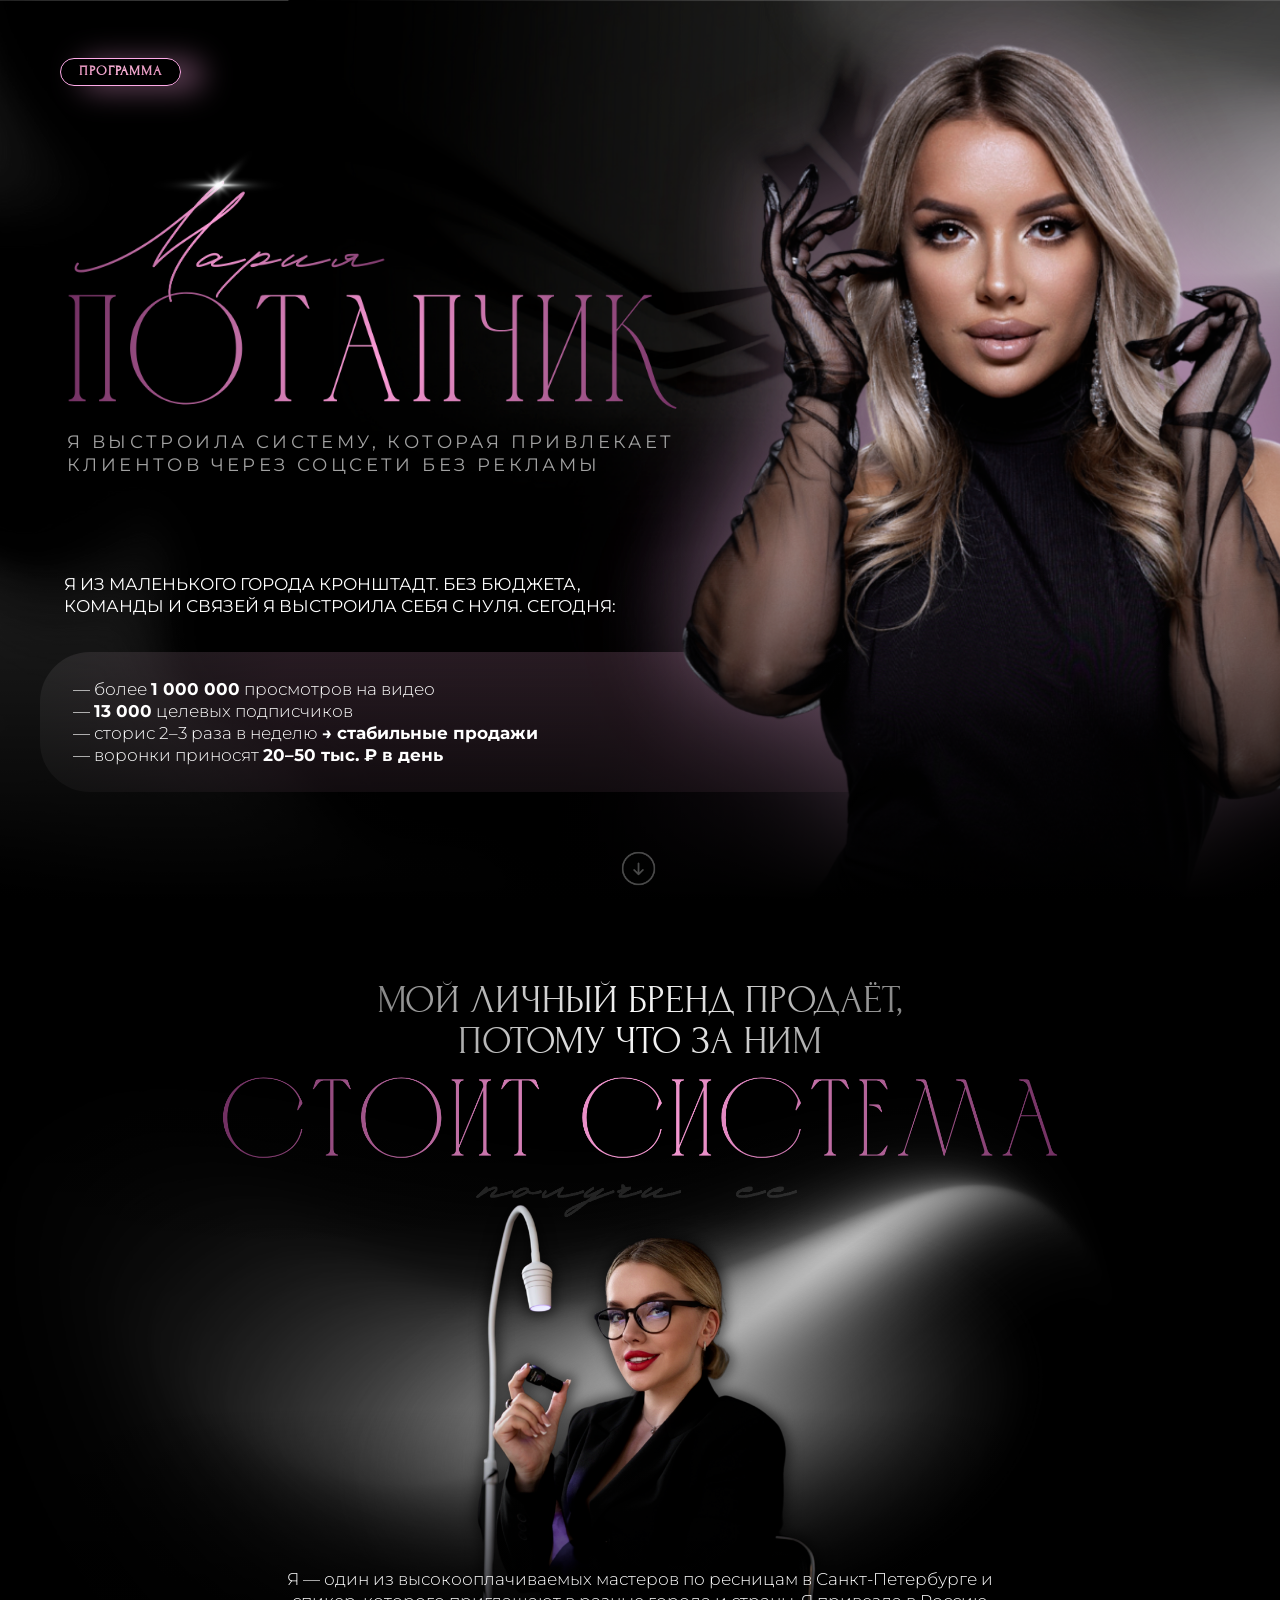
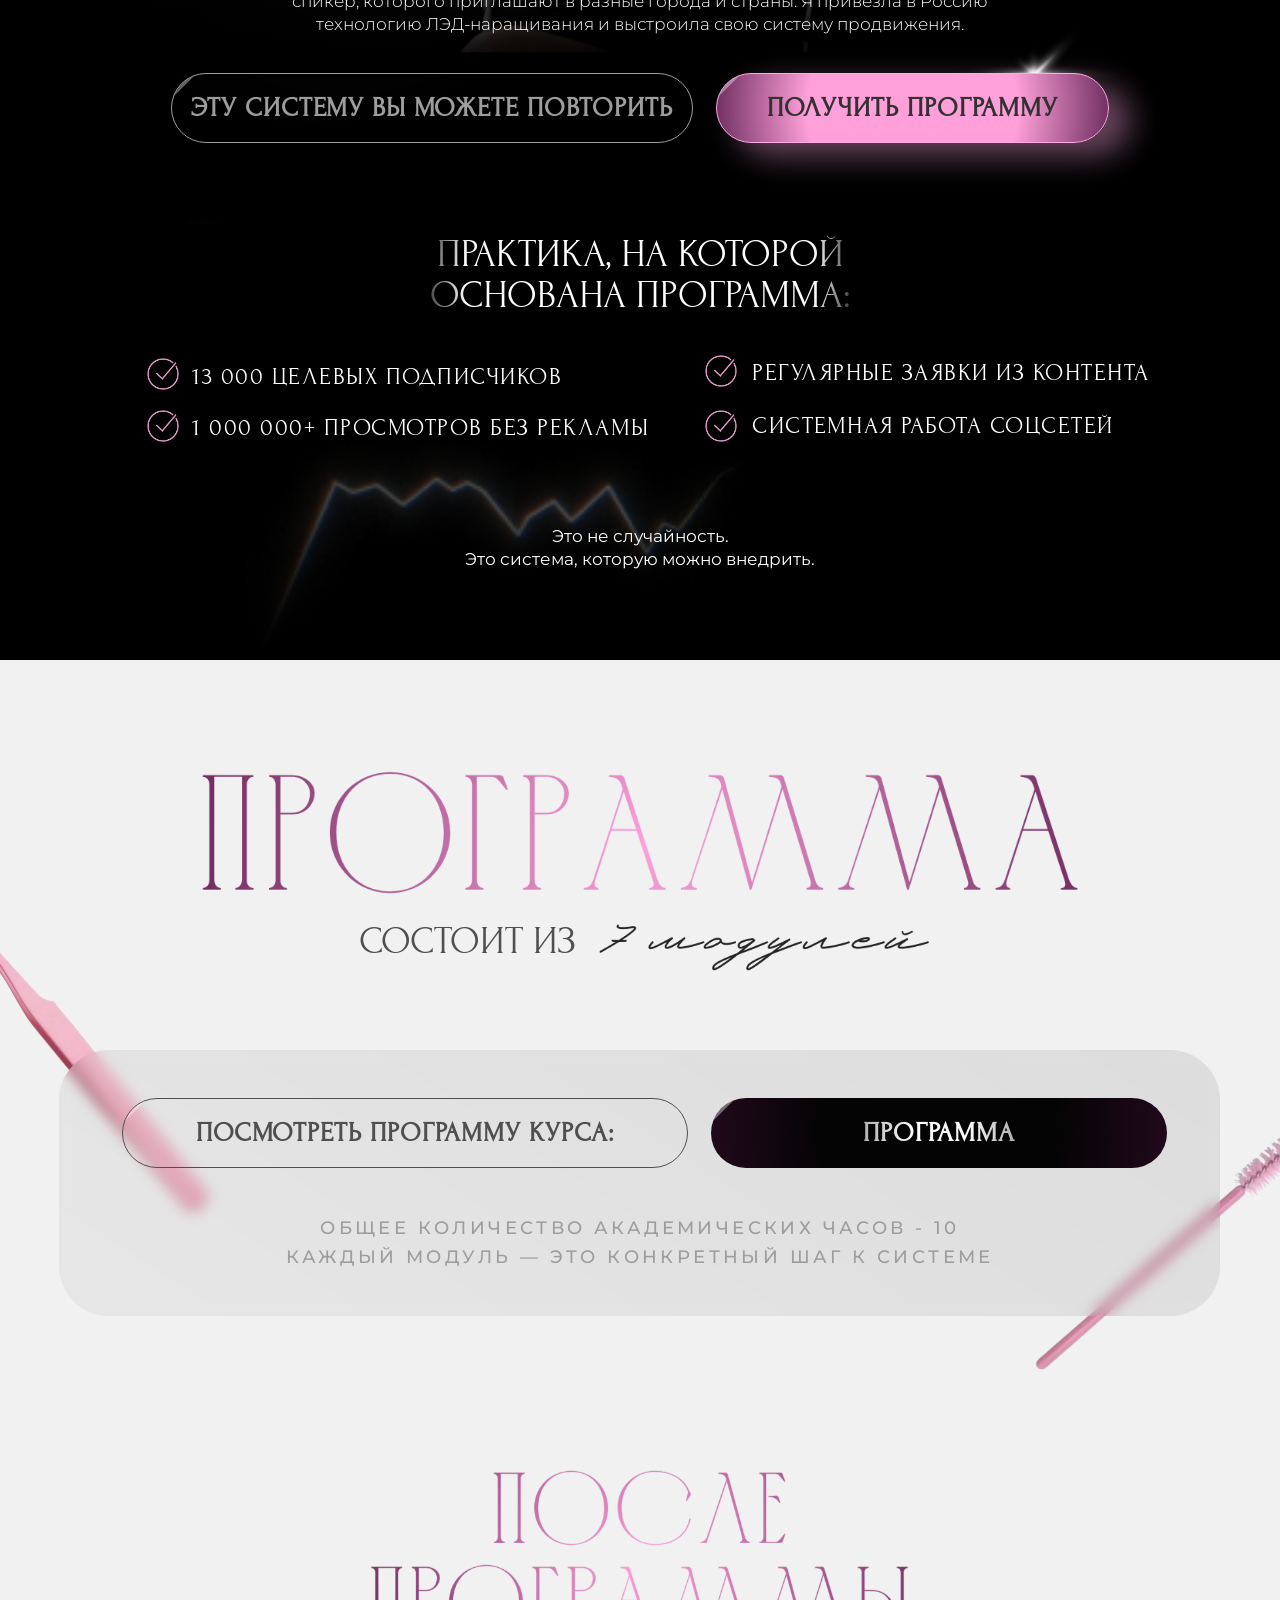
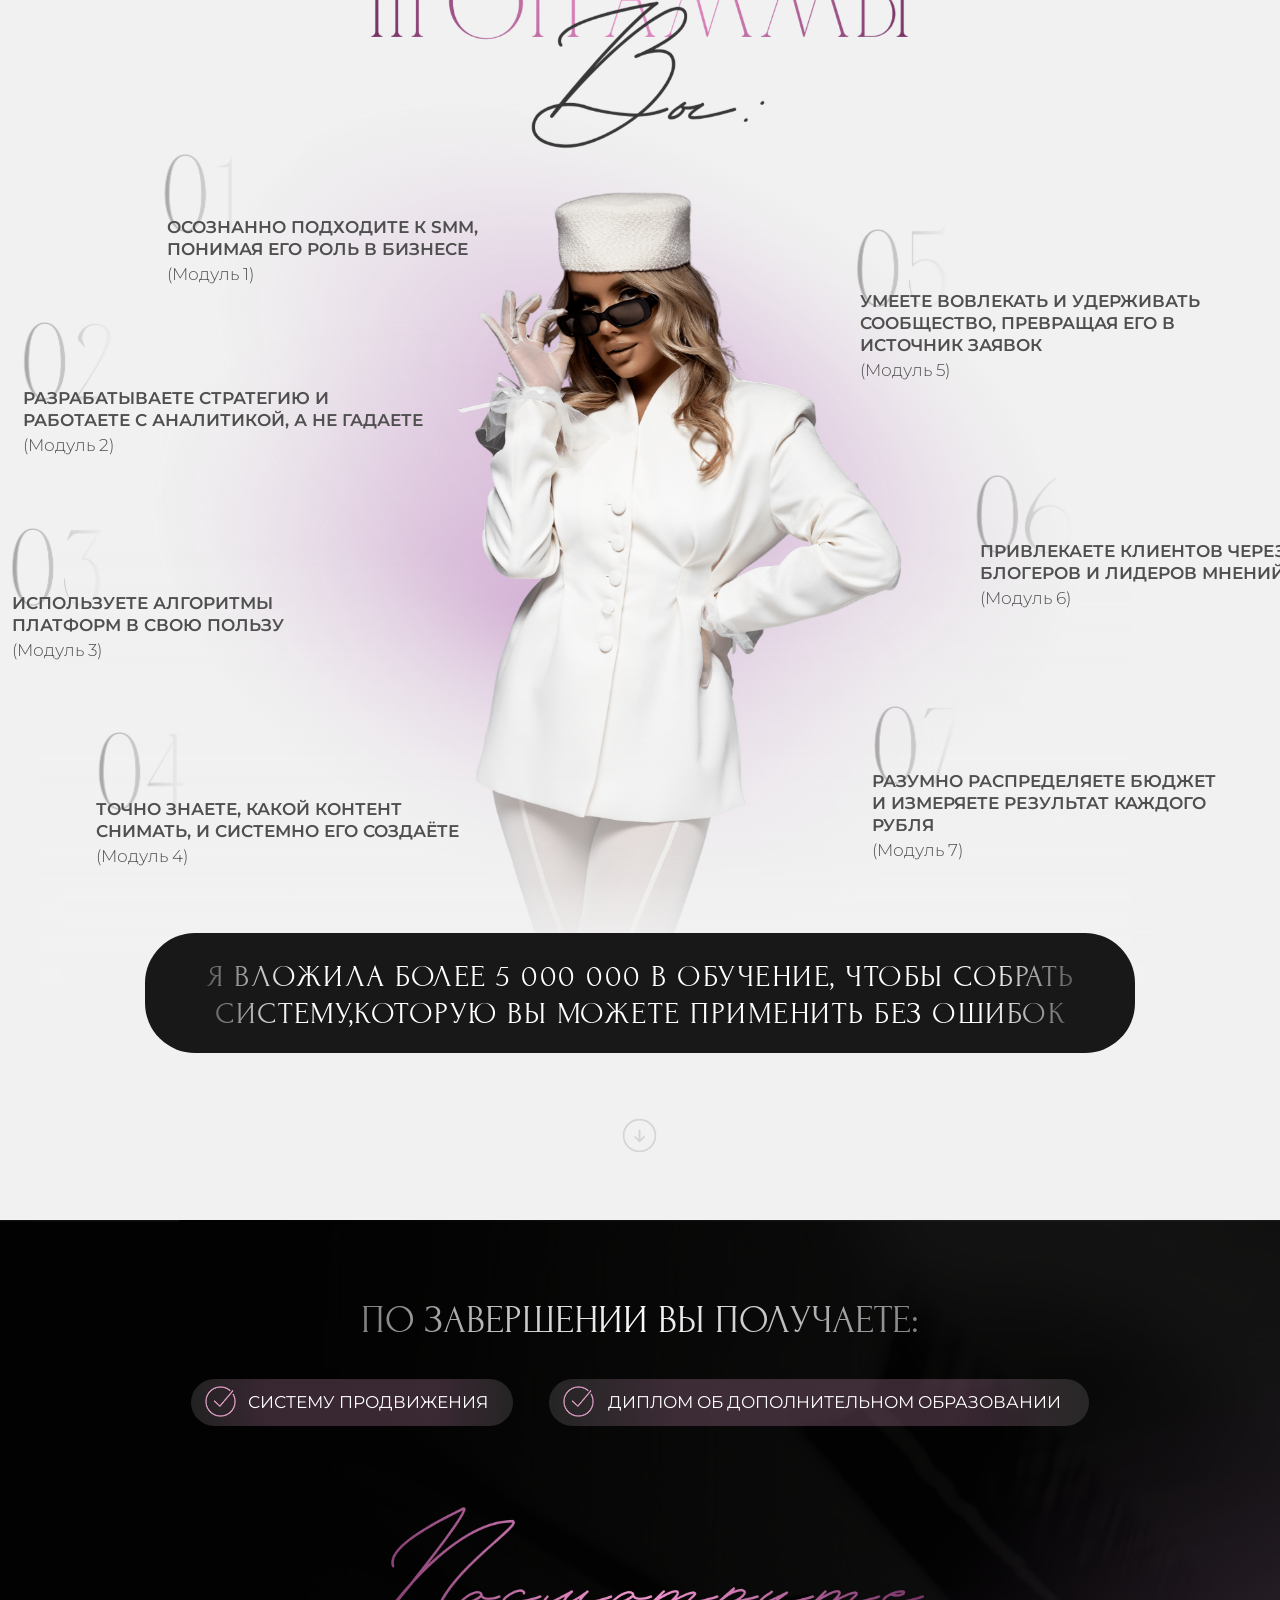
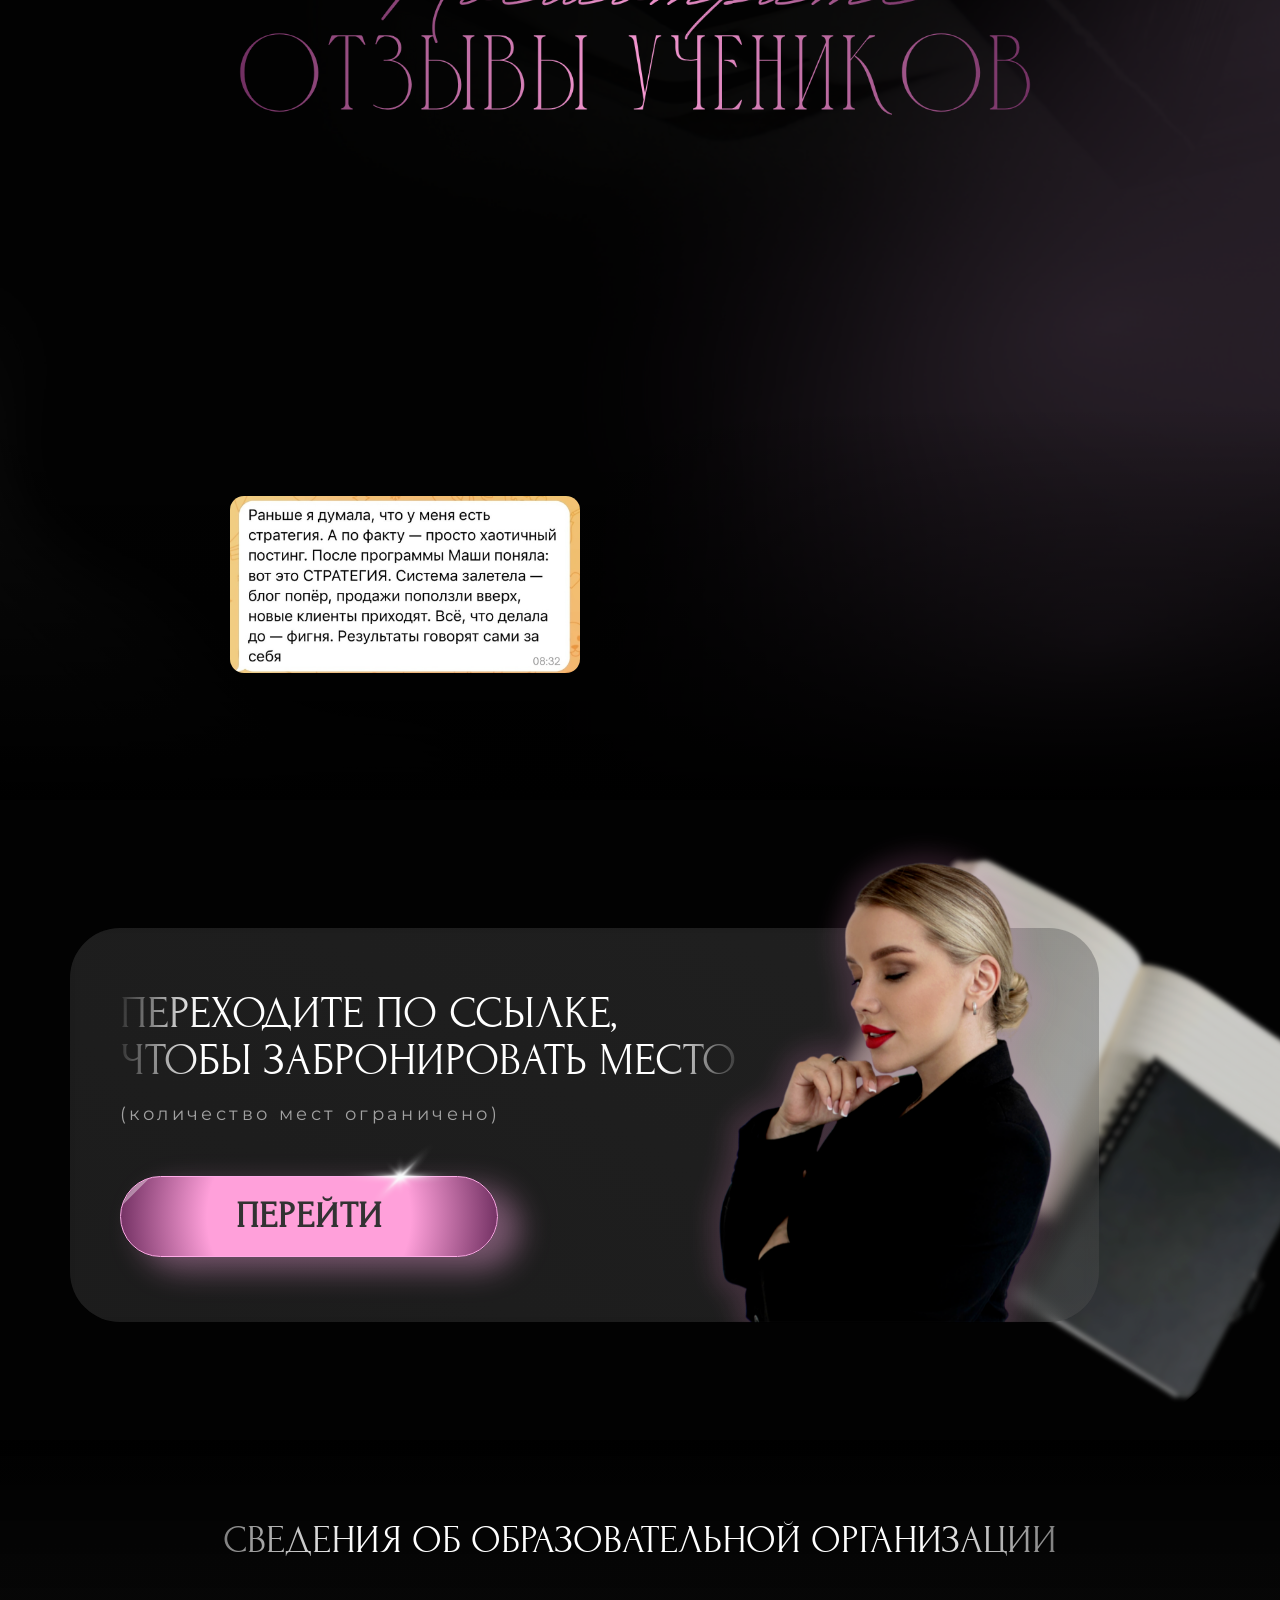
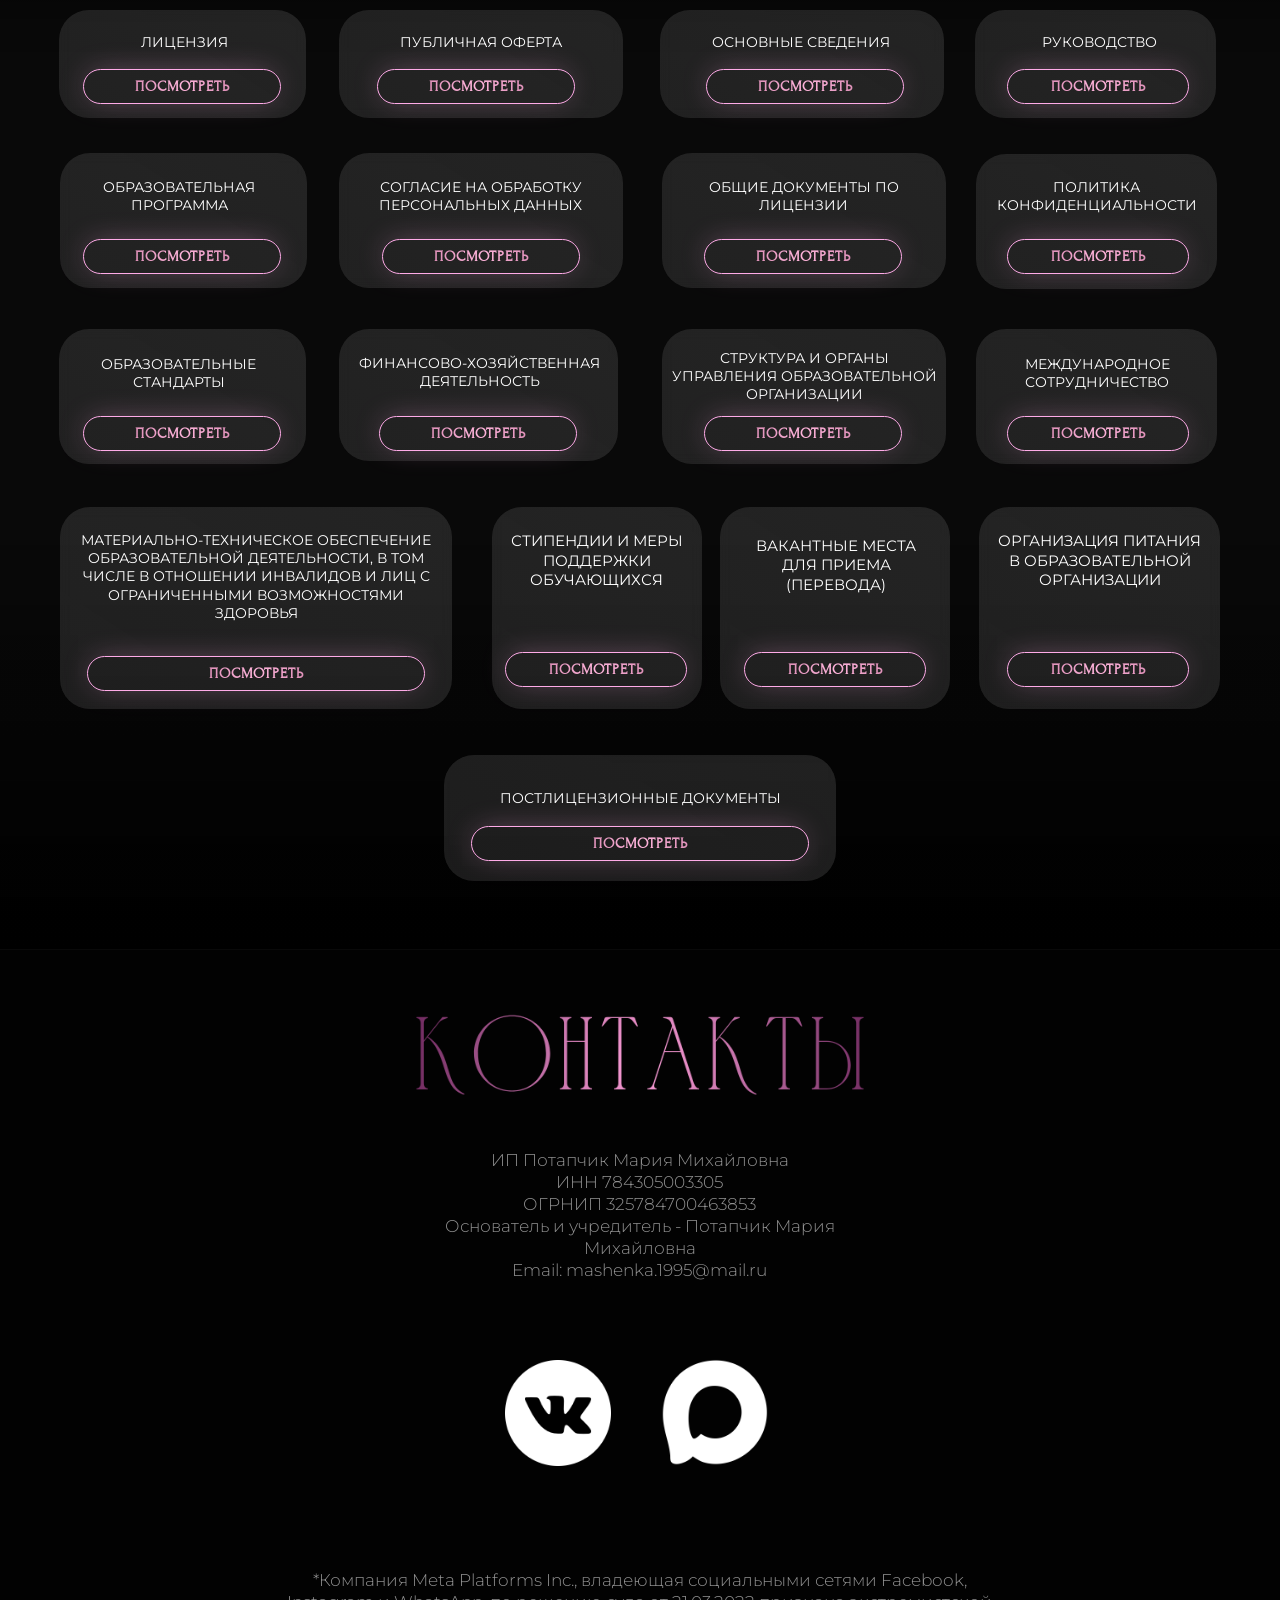
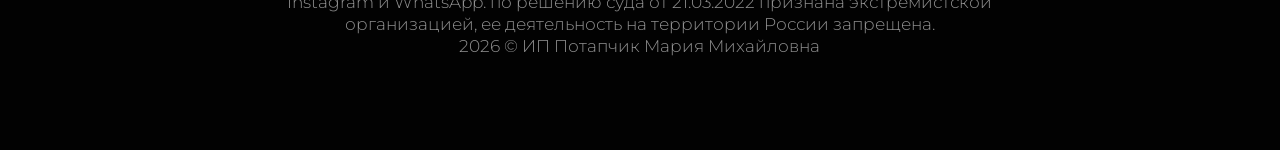
==== commit e32572b0: "index.html" ====
--- a/index.html
+++ b/index.html
@@ -132,7 +132,7 @@
 /> </div> </div> <div class='t396__elem tn-elem tn-elem__21752230111776535790204000001' data-elem-id='1776535790204000001' data-elem-type='text' data-field-top-value="291" data-field-left-value="80" data-field-height-value="47" data-field-width-value="475" data-field-axisy-value="top" data-field-axisx-value="left" data-field-container-value="grid" data-field-topunits-value="px" data-field-leftunits-value="px" data-field-heightunits-value="px" data-field-widthunits-value="px" data-field-textfit-value="fixedsize" data-field-fontsize-value="18" data-field-top-res-320-value="127" data-field-left-res-320-value="-30" data-field-height-res-320-value="47" data-field-width-res-320-value="381" data-field-container-res-320-value="grid" data-field-textfit-res-320-value="fixedsize" data-field-fontsize-res-320-value="13" data-field-top-res-640-value="187" data-field-left-res-640-value="129" data-field-height-res-640-value="47" data-field-width-res-640-value="381"> <div class='tn-atom'field='tn_text_1776535790204000001'>(Количество мест ограничено)</div> </div> <div class='t396__elem tn-elem tn-elem__21752230111776535597622' data-elem-id='1776535597622' data-elem-type='image' data-field-top-value="16" data-field-left-value="591" data-field-height-value="506" data-field-width-value="576" data-field-axisy-value="top" data-field-axisx-value="left" data-field-container-value="grid" data-field-topunits-value="px" data-field-leftunits-value="px" data-field-heightunits-value="px" data-field-widthunits-value="px" data-field-filewidth-value="1637" data-field-fileheight-value="1439" data-field-heightmode-value="hug" data-field-top-res-320-value="232" data-field-left-res-320-value="446" data-field-height-res-320-value="206" data-field-width-res-320-value="234" data-field-top-res-640-value="27" data-field-left-res-640-value="985" data-field-height-res-640-value="243" data-field-width-res-640-value="276"> <div class='tn-atom'> <img class='tn-atom__img t-img' data-original='images/tild6431-6337-4339-b737-636361343165__noroot.png'
 src='images/tild6431-6337-4339-b737-636361343165__-__resize__20x__noroot.png'
 alt='' imgfield='tn_img_1776535597622'
-/> </div> </div> </div> </div> <script>t_onReady(function() {t_onFuncLoad('t396_init',function() {t396_init('2175223011');});});</script> <style>#rec2175223011 [data-animate-btn-effect] .tn-atom{position:relative;overflow:hidden;isolation:isolate;}#rec2175223011 [data-animate-btn-effect="st1"] .t-btn_wrap-effects{position:absolute;top:0;left:0;width:100%;height:100%;-webkit-transform:translateX(-85px);-ms-transform:translateX(-85px);transform:translateX(-85px);-webkit-animation-name:flash;animation-name:flash;-webkit-animation-duration:3s;animation-duration:3s;-webkit-animation-timing-function:linear;animation-timing-function:linear;-webkit-animation-iteration-count:infinite;animation-iteration-count:infinite;}#rec2175223011 [data-animate-btn-effect="st1"] .t-btn_wrap-effects_md{-webkit-animation-name:flash-md;animation-name:flash-md;}#rec2175223011 [data-animate-btn-effect="st1"] .t-btn_wrap-effects_lg{-webkit-animation-name:flash-lg;animation-name:flash-lg;}#rec2175223011 [data-animate-btn-effect="st1"] .t-btn_effects{background:-webkit-gradient(linear,left top,right top,from(rgba(255,255,255,.1)),to(rgba(255,255,255,.4)));background:-webkit-linear-gradient(left,rgba(255,255,255,.1),rgba(255,255,255,.4));background:-o-linear-gradient(left,rgba(255,255,255,.1),rgba(255,255,255,.4));background:linear-gradient(90deg,rgba(255,255,255,.1),rgba(255,255,255,.4));width:45px;height:100%;position:absolute;top:0;left:30px;-webkit-transform:skewX(-45deg);-ms-transform:skewX(-45deg);transform:skewX(-45deg);}@-webkit-keyframes flash{20%{-webkit-transform:translateX(100%);transform:translateX(100%);}100%{-webkit-transform:translateX(100%);transform:translateX(100%);}}@keyframes flash{20%{-webkit-transform:translateX(100%);transform:translateX(100%);}100%{-webkit-transform:translateX(100%);transform:translateX(100%);}}@-webkit-keyframes flash-md{30%{-webkit-transform:translateX(100%);transform:translateX(100%);}100%{-webkit-transform:translateX(100%);transform:translateX(100%);}}@keyframes flash-md{30%{-webkit-transform:translateX(100%);transform:translateX(100%);}100%{-webkit-transform:translateX(100%);transform:translateX(100%);}}@-webkit-keyframes flash-lg{40%{-webkit-transform:translateX(100%);transform:translateX(100%);}100%{-webkit-transform:translateX(100%);transform:translateX(100%);}}@keyframes flash-lg{40%{-webkit-transform:translateX(100%);transform:translateX(100%);}100%{-webkit-transform:translateX(100%);transform:translateX(100%);}}</style> <script>t_onReady(function() {var rec=document.getElementById('rec2175223011');if(!rec) return;var buttons=rec.querySelectorAll('[data-animate-btn-effect] .tn-atom');Array.prototype.forEach.call(buttons,function(button) {var buttonEffect=button.querySelector('.t-btn_wrap-effects');if(!buttonEffect) {button.insertAdjacentHTML('beforeend','<div class="t-btn_wrap-effects"><div class="t-btn_effects"></div></div>');buttonEffect=button.querySelector('.t-btn_wrap-effects');};if(button.offsetWidth>230) {buttonEffect.classList.add('t-btn_wrap-effects_md');};if(button.offsetWidth>750) {buttonEffect.classList.remove('t-btn_wrap-effects_md');buttonEffect.classList.add('t-btn_wrap-effects_lg');}});});</script> <!-- /T396 --> </div> <div id="rec2190168521" class="r t-rec" style=" " data-animationappear="off" data-record-type="396"> <!-- T396 --> <style>#rec2190168521 .t396__artboard {height:1110px;background-color:#181818;}#rec2190168521 .t396__filter {height:1110px;background-color:rgba(3,3,3,0.7);}#rec2190168521 .t396__carrier{height:1110px;background-position:right bottom;background-attachment:fixed;transform:translate3d(0,0,0);-moz-transform:unset;background-image:url('images/tild3538-3061-4230-b732-323336363036__-__resize__20x__mari.png');background-size:cover;background-repeat:no-repeat;}@media screen and (min-width:1199px) {#rec2190168521 .t396__carrier-wrapper {position:absolute;width:100%;height:100%;top:0;left:0;-webkit-clip-path:inset(0 0 0 0);clip-path:inset(0 0 0 0);}#rec2190168521 .t396__carrier{position:fixed;display:block;width:100%;height:100% !important;top:0;left:0;background-size:cover;background-position:right bottom;transform:translateZ(0);will-change:transform;pointer-events:none;}}@media screen and (max-width:1199px) {#rec2190168521 .t396__carrier-wrapper {position:absolute;width:100%;height:100%;top:0;left:0;-webkit-clip-path:inset(0 0 0 0);clip-path:inset(0 0 0 0);}}@media screen and (max-width:1199px) {#rec2190168521 .t396__artboard,#rec2190168521 .t396__filter,#rec2190168521 .t396__carrier {}#rec2190168521 .t396__filter {}#rec2190168521 .t396__carrier {background-attachment:scroll;}}@media screen and (max-width:959px) {#rec2190168521 .t396__artboard,#rec2190168521 .t396__filter,#rec2190168521 .t396__carrier {height:750px;}#rec2190168521 .t396__filter {}#rec2190168521 .t396__carrier {background-attachment:scroll;}}@media screen and (max-width:639px) {#rec2190168521 .t396__artboard,#rec2190168521 .t396__filter,#rec2190168521 .t396__carrier {}#rec2190168521 .t396__filter {}#rec2190168521 .t396__carrier {background-attachment:scroll;}}@media screen and (max-width:479px) {#rec2190168521 .t396__artboard,#rec2190168521 .t396__filter,#rec2190168521 .t396__carrier {height:920px;}#rec2190168521 .t396__filter {}#rec2190168521 .t396__carrier {background-attachment:scroll;}}#rec2190168521 .tn-elem[data-elem-id="1776858185854000001"]{z-index:3;top:-13px;;left:calc(50% - 600px + -1391px);;width:3983px;height:233px;}#rec2190168521 .tn-elem[data-elem-id="1776858185854000001"] .tn-atom{border-radius:0px 0px 0px 0px;background-image:linear-gradient(0turn,rgba(0,0,0,1) 0%,rgba(0,0,0,0) 100%);border-width:var(--t396-borderwidth,0);border-style:var(--t396-borderstyle,solid);border-color:var(--t396-bordercolor,transparent);transition:background-color var(--t396-speedhover,0s) ease-in-out,color var(--t396-speedhover,0s) ease-in-out,border-color var(--t396-speedhover,0s) ease-in-out,box-shadow var(--t396-shadowshoverspeed,0.2s) ease-in-out;-webkit-transform:rotate(180deg);-moz-transform:rotate(180deg);transform:rotate(180deg);}@media screen and (max-width:1199px){#rec2190168521 .tn-elem[data-elem-id="1776858185854000001"]{display:table;}}@media screen and (max-width:959px){#rec2190168521 .tn-elem[data-elem-id="1776858185854000001"]{display:table;top:0px;;left:calc(50% - 320px + -1668px);;}}@media screen and (max-width:639px){#rec2190168521 .tn-elem[data-elem-id="1776858185854000001"]{display:table;}}@media screen and (max-width:479px){#rec2190168521 .tn-elem[data-elem-id="1776858185854000001"]{display:table;top:-6px;;left:calc(50% - 160px + -1699px);;}}#rec2190168521 .tn-elem[data-elem-id="1776861525221000001"]{z-index:3;top:691px;;left:calc(50% - 600px + -1374px);;width:3983px;height:418px;}#rec2190168521 .tn-elem[data-elem-id="1776861525221000001"] .tn-atom{border-radius:30px 30px 30px 30px;background-image:linear-gradient(0turn,rgba(0,0,0,1) 0%,rgba(0,0,0,0) 100%);border-width:var(--t396-borderwidth,0);border-style:var(--t396-borderstyle,solid);border-color:var(--t396-bordercolor,transparent);transition:background-color var(--t396-speedhover,0s) ease-in-out,color var(--t396-speedhover,0s) ease-in-out,border-color var(--t396-speedhover,0s) ease-in-out,box-shadow var(--t396-shadowshoverspeed,0.2s) ease-in-out;}@media screen and (max-width:1199px){#rec2190168521 .tn-elem[data-elem-id="1776861525221000001"]{display:table;}}@media screen and (max-width:959px){#rec2190168521 .tn-elem[data-elem-id="1776861525221000001"]{display:table;top:332px;;left:calc(50% - 320px + -1822px);;}}@media screen and (max-width:639px){#rec2190168521 .tn-elem[data-elem-id="1776861525221000001"]{display:table;}}@media screen and (max-width:479px){#rec2190168521 .tn-elem[data-elem-id="1776861525221000001"]{display:table;top:510px;;left:calc(50% - 160px + -1809px);;}}#rec2190168521 .tn-elem[data-elem-id="1776533213696000001"]{color:transparent;background-image:radial-gradient(circle at center,rgba(255,255,255,1) 51%,rgba(255,255,255,0) 100%);-webkit-background-clip:text;will-change:transform;text-align:center;z-index:3;top:58px;;left:calc(50% - 600px + 50px);;width:1099px;height:85px;}#rec2190168521 .tn-elem[data-elem-id="1776533213696000001"] .tn-atom{vertical-align:middle;color:transparent;background-image:radial-gradient(circle at center,rgba(255,255,255,1) 51%,rgba(255,255,255,0) 100%);-webkit-background-clip:text;will-change:transform;font-size:39px;font-family:var(--t-headline-font,Arial);line-height:1.05;font-weight:100;text-transform:uppercase;background-position:center center;border-width:var(--t396-borderwidth,0);border-style:var(--t396-borderstyle,solid);border-color:var(--t396-bordercolor,transparent);transition:background-color var(--t396-speedhover,0s) ease-in-out,color var(--t396-speedhover,0s) ease-in-out,border-color var(--t396-speedhover,0s) ease-in-out,box-shadow var(--t396-shadowshoverspeed,0.2s) ease-in-out;--t396-shadow-text-opacity:100%;text-shadow:var(--t396-shadow-text-x,0px) var(--t396-shadow-text-y,0px) var(--t396-shadow-text-blur,0px) rgba(var(--t396-shadow-text-color),var(--t396-shadow-text-opacity,100%));}@media screen and (max-width:1199px){#rec2190168521 .tn-elem[data-elem-id="1776533213696000001"]{display:table;width:px;}#rec2190168521 .tn-elem[data-elem-id="1776533213696000001"] .tn-atom{white-space:normal;background-size:cover;}}@media screen and (max-width:959px){#rec2190168521 .tn-elem[data-elem-id="1776533213696000001"]{display:table;top:20px;;left:calc(50% - 320px + -229px);;width:px;}#rec2190168521 .tn-elem[data-elem-id="1776533213696000001"] .tn-atom{white-space:normal;font-size:27px;background-size:cover;}}@media screen and (max-width:639px){#rec2190168521 .tn-elem[data-elem-id="1776533213696000001"]{display:table;width:px;}#rec2190168521 .tn-elem[data-elem-id="1776533213696000001"] .tn-atom{white-space:normal;background-size:cover;}}@media screen and (max-width:479px){#rec2190168521 .tn-elem[data-elem-id="1776533213696000001"]{display:table;top:35px;;left:calc(50% - 160px + -12px);;width:344px;height:86px;}#rec2190168521 .tn-elem[data-elem-id="1776533213696000001"] .tn-atom{white-space:normal;background-size:cover;}}#rec2190168521 .tn-elem[data-elem-id="1776859353486000001"]{z-index:3;top:170px;;left:calc(50% - 600px + 19px);;width:247px;height:108px;-webkit-backdrop-filter:blur(7px);:backdrop-filter:blur(7px);;backdrop-filter:blur(7px);:backdrop-filter:blur(7px);;border-radius:30px 30px 30px 30px;}#rec2190168521 .tn-elem[data-elem-id="1776859353486000001"] .tn-atom{border-radius:30px 30px 30px 30px;opacity:0.95;background-image:linear-gradient(0.091turn,rgba(103,103,103,0.28) 9%,rgba(79,79,79,0.41) 100%);border-width:var(--t396-borderwidth,0);border-style:var(--t396-borderstyle,solid);border-color:var(--t396-bordercolor,transparent);transition:background-color var(--t396-speedhover,0s) ease-in-out,color var(--t396-speedhover,0s) ease-in-out,border-color var(--t396-speedhover,0s) ease-in-out,box-shadow var(--t396-shadowshoverspeed,0.2s) ease-in-out;}@media screen and (max-width:1199px){#rec2190168521 .tn-elem[data-elem-id="1776859353486000001"]{display:table;}}@media screen and (max-width:959px){#rec2190168521 .tn-elem[data-elem-id="1776859353486000001"]{display:table;top:107px;;left:calc(50% - 320px + 10px);;width:169px;height:69px;border-radius:20px 20px 20px 20px;}#rec2190168521 .tn-elem[data-elem-id="1776859353486000001"] .tn-atom{background-size:cover;border-radius:20px 20px 20px 20px;}}@media screen and (max-width:639px){#rec2190168521 .tn-elem[data-elem-id="1776859353486000001"]{display:table;}}@media screen and (max-width:479px){#rec2190168521 .tn-elem[data-elem-id="1776859353486000001"]{display:table;top:-1053px;;left:calc(50% - 160px + -199px);;}}#rec2190168521 .tn-elem[data-elem-id="1776859406579000002"]{color:#ffffff;text-align:center;z-index:3;top:193px;;left:calc(50% - 600px + 85px);;width:118px;height:auto;}#rec2190168521 .tn-elem[data-elem-id="1776859406579000002"] .tn-atom{vertical-align:middle;color:#ffffff;font-size:14px;font-family:var(--t-text-font,Arial);line-height:1.3;font-weight:400;text-transform:uppercase;background-position:center center;border-width:var(--t396-borderwidth,0);border-style:var(--t396-borderstyle,solid);border-color:var(--t396-bordercolor,transparent);transition:background-color var(--t396-speedhover,0s) ease-in-out,color var(--t396-speedhover,0s) ease-in-out,border-color var(--t396-speedhover,0s) ease-in-out,box-shadow var(--t396-shadowshoverspeed,0.2s) ease-in-out;--t396-shadow-text-opacity:100%;text-shadow:var(--t396-shadow-text-x,0px) var(--t396-shadow-text-y,0px) var(--t396-shadow-text-blur,0px) rgba(var(--t396-shadow-text-color),var(--t396-shadow-text-opacity,100%));}@media screen and (max-width:1199px){#rec2190168521 .tn-elem[data-elem-id="1776859406579000002"]{display:table;width:px;height:auto;}#rec2190168521 .tn-elem[data-elem-id="1776859406579000002"] .tn-atom{white-space:normal;background-size:cover;}}@media screen and (max-width:959px){#rec2190168521 .tn-elem[data-elem-id="1776859406579000002"]{display:table;top:121px;;left:calc(50% - 320px + 54px);;width:81px;height:auto;}#rec2190168521 .tn-elem[data-elem-id="1776859406579000002"] .tn-atom{white-space:normal;font-size:10px;background-size:cover;}}@media screen and (max-width:639px){#rec2190168521 .tn-elem[data-elem-id="1776859406579000002"]{display:table;width:px;height:auto;}#rec2190168521 .tn-elem[data-elem-id="1776859406579000002"] .tn-atom{white-space:normal;background-size:cover;}}@media screen and (max-width:479px){#rec2190168521 .tn-elem[data-elem-id="1776859406579000002"]{display:table;top:-844px;;left:calc(50% - 160px + 84px);;width:446px;height:88px;}#rec2190168521 .tn-elem[data-elem-id="1776859406579000002"] .tn-atom{vertical-align:middle;white-space:normal;background-size:cover;}}#rec2190168521 .tn-elem[data-elem-id="1776861293888000010"]{color:#000;text-align:center;z-index:3;top:229px;;left:calc(50% - 600px + 43px);;width:198px;height:35px;}#rec2190168521 .tn-elem[data-elem-id="1776861293888000010"] .tn-atom{font-size:15px;font-family:var(--t-headline-font,Arial);line-height:1.55;font-weight:700;letter-spacing:1px;text-transform:uppercase;border-radius:30px 30px 30px 30px;background-position:center center;--t396-borderwidth:1px;--t396-borderstyle:solid;--t396-borderstyle-existed:1;--t396-bordercolor:#ffabe8;box-shadow:-1px -1px 30px -7px rgba(255,171,231,0.4);--t396-speedhover:0.2s;transition:background-color var(--t396-speedhover,0s) ease-in-out,color var(--t396-speedhover,0s) ease-in-out,border-color var(--t396-speedhover,0s) ease-in-out,box-shadow var(--t396-shadowshoverspeed,0.2s) ease-in-out;--t396-bgcolor-color:rgba(0,0,0,0);--t396-bgcolor-image:none;background-color:var(--t396-bgcolor-color,transparent);-webkit-box-pack:center;-ms-flex-pack:center;justify-content:center;padding:0;border-width:var(--t396-borderwidth,0);border-style:var(--t396-borderstyle,solid);border-color:var(--t396-bordercolor,transparent);}#rec2190168521 .tn-elem[data-elem-id="1776861293888000010"] .tn-atom::after{display:none;}#rec2190168521 .tn-elem[data-elem-id="1776861293888000010"] .tn-atom .tn-atom__button-content{column-gap:10px;padding:0px 0px 0px 0px;}#rec2190168521 .tn-elem[data-elem-id="1776861293888000010"] .tn-atom .tn-atom__button-text{transition:color var(--t396-speedhover,0s) ease-in-out;color:transparent;background-image:radial-gradient(circle at center,rgba(255,181,220,1) 0%,rgba(222,144,184,1) 100%);-webkit-background-clip:text;background-clip:text;}#rec2190168521 .tn-elem[data-elem-id="1776861293888000010"] .tn-atom .tn-atom__button-border::before{display:none;}#rec2190168521 .tn-elem[data-elem-id="1776861293888000010"] .tn-atom .tn-atom__button-border::after{display:none;}@media (hover),(min-width:0\0){#rec2190168521 .tn-elem[data-elem-id="1776861293888000010"] .tn-atom:hover::after{opacity:0;}#rec2190168521 .tn-elem[data-elem-id="1776861293888000010"] .tn-atom:hover{animation-name:none;}}@media (hover),(min-width:0\0){#rec2190168521 .tn-elem[data-elem-id="1776861293888000010"] .tn-atom:hover{border-style:var(--t396-borderstyle,solid);border-color:var(--t396-bordercolor-hover,var(--t396-bordercolor,transparent));}}@media screen and (max-width:1199px){#rec2190168521 .tn-elem[data-elem-id="1776861293888000010"]{display:block;width:px;}#rec2190168521 .tn-elem[data-elem-id="1776861293888000010"] .tn-atom{white-space:normal;background-size:cover;background-color:var(--t396-bgcolor-color,transparent);padding:0;border-width:var(--t396-borderwidth,0);border-style:var(--t396-borderstyle,solid);border-color:var(--t396-bordercolor,transparent);}#rec2190168521 .tn-elem[data-elem-id="1776861293888000010"] .tn-atom::after{display:none;}#rec2190168521 .tn-elem[data-elem-id="1776861293888000010"] .tn-atom .tn-atom__button-text{overflow:visible;}#rec2190168521 .tn-elem[data-elem-id="1776861293888000010"] .tn-atom .tn-atom__button-border::before{display:none;}#rec2190168521 .tn-elem[data-elem-id="1776861293888000010"] .tn-atom .tn-atom__button-border::after{display:none;}@media (hover),(min-width:0\0){#rec2190168521 .tn-elem[data-elem-id="1776861293888000010"] .tn-atom:hover::after{opacity:0;}#rec2190168521 .tn-elem[data-elem-id="1776861293888000010"] .tn-atom:hover{animation-name:none;}}@media (hover),(min-width:0\0){#rec2190168521 .tn-elem[data-elem-id="1776861293888000010"] .tn-atom:hover{border-style:var(--t396-borderstyle,solid);border-color:var(--t396-bordercolor-hover,var(--t396-bordercolor,transparent));}}}@media screen and (max-width:959px){#rec2190168521 .tn-elem[data-elem-id="1776861293888000010"]{display:block;top:145px;;left:calc(50% - 320px + 23px);;width:141px;height:23px;border-radius:20px 20px 20px 20px;}#rec2190168521 .tn-elem[data-elem-id="1776861293888000010"] .tn-atom{white-space:normal;font-size:10px;background-size:cover;border-radius:20px 20px 20px 20px;background-color:var(--t396-bgcolor-color,transparent);padding:0;border-width:var(--t396-borderwidth,0);border-style:var(--t396-borderstyle,solid);border-color:var(--t396-bordercolor,transparent);}#rec2190168521 .tn-elem[data-elem-id="1776861293888000010"] .tn-atom::after{display:none;}#rec2190168521 .tn-elem[data-elem-id="1776861293888000010"] .tn-atom .tn-atom__button-text{overflow:visible;}#rec2190168521 .tn-elem[data-elem-id="1776861293888000010"] .tn-atom .tn-atom__button-border::before{display:none;}#rec2190168521 .tn-elem[data-elem-id="1776861293888000010"] .tn-atom .tn-atom__button-border::after{display:none;}@media (hover),(min-width:0\0){#rec2190168521 .tn-elem[data-elem-id="1776861293888000010"] .tn-atom:hover::after{opacity:0;}#rec2190168521 .tn-elem[data-elem-id="1776861293888000010"] .tn-atom:hover{animation-name:none;}}@media (hover),(min-width:0\0){#rec2190168521 .tn-elem[data-elem-id="1776861293888000010"] .tn-atom:hover{border-style:var(--t396-borderstyle,solid);border-color:var(--t396-bordercolor-hover,var(--t396-bordercolor,transparent));}}}@media screen and (max-width:639px){#rec2190168521 .tn-elem[data-elem-id="1776861293888000010"]{display:block;width:px;}#rec2190168521 .tn-elem[data-elem-id="1776861293888000010"] .tn-atom{white-space:normal;background-size:cover;background-color:var(--t396-bgcolor-color,transparent);padding:0;border-width:var(--t396-borderwidth,0);border-style:var(--t396-borderstyle,solid);border-color:var(--t396-bordercolor,transparent);}#rec2190168521 .tn-elem[data-elem-id="1776861293888000010"] .tn-atom::after{display:none;}#rec2190168521 .tn-elem[data-elem-id="1776861293888000010"] .tn-atom .tn-atom__button-text{overflow:visible;}#rec2190168521 .tn-elem[data-elem-id="1776861293888000010"] .tn-atom .tn-atom__button-border::before{display:none;}#rec2190168521 .tn-elem[data-elem-id="1776861293888000010"] .tn-atom .tn-atom__button-border::after{display:none;}@media (hover),(min-width:0\0){#rec2190168521 .tn-elem[data-elem-id="1776861293888000010"] .tn-atom:hover::after{opacity:0;}#rec2190168521 .tn-elem[data-elem-id="1776861293888000010"] .tn-atom:hover{animation-name:none;}}@media (hover),(min-width:0\0){#rec2190168521 .tn-elem[data-elem-id="1776861293888000010"] .tn-atom:hover{border-style:var(--t396-borderstyle,solid);border-color:var(--t396-bordercolor-hover,var(--t396-bordercolor,transparent));}}}@media screen and (max-width:479px){#rec2190168521 .tn-elem[data-elem-id="1776861293888000010"]{display:block;top:-135px;;left:calc(50% - 160px + 126px);;width:px;}#rec2190168521 .tn-elem[data-elem-id="1776861293888000010"] .tn-atom{white-space:normal;background-size:cover;background-color:var(--t396-bgcolor-color,transparent);padding:0;border-width:var(--t396-borderwidth,0);border-style:var(--t396-borderstyle,solid);border-color:var(--t396-bordercolor,transparent);}#rec2190168521 .tn-elem[data-elem-id="1776861293888000010"] .tn-atom::after{display:none;}#rec2190168521 .tn-elem[data-elem-id="1776861293888000010"] .tn-atom .tn-atom__button-text{overflow:visible;}#rec2190168521 .tn-elem[data-elem-id="1776861293888000010"] .tn-atom .tn-atom__button-border::before{display:none;}#rec2190168521 .tn-elem[data-elem-id="1776861293888000010"] .tn-atom .tn-atom__button-border::after{display:none;}@media (hover),(min-width:0\0){#rec2190168521 .tn-elem[data-elem-id="1776861293888000010"] .tn-atom:hover::after{opacity:0;}#rec2190168521 .tn-elem[data-elem-id="1776861293888000010"] .tn-atom:hover{animation-name:none;}}@media (hover),(min-width:0\0){#rec2190168521 .tn-elem[data-elem-id="1776861293888000010"] .tn-atom:hover{border-style:var(--t396-borderstyle,solid);border-color:var(--t396-bordercolor-hover,var(--t396-bordercolor,transparent));}}}#rec2190168521 .tn-elem[data-elem-id="1776868069040000013"]{z-index:3;top:489px;;left:calc(50% - 600px + 299px);;width:279px;height:132px;-webkit-backdrop-filter:blur(7px);:backdrop-filter:blur(7px);;backdrop-filter:blur(7px);:backdrop-filter:blur(7px);;border-radius:30px 30px 30px 30px;}#rec2190168521 .tn-elem[data-elem-id="1776868069040000013"] .tn-atom{border-radius:30px 30px 30px 30px;opacity:0.95;background-image:linear-gradient(0.091turn,rgba(103,103,103,0.28) 9%,rgba(79,79,79,0.41) 100%);border-width:var(--t396-borderwidth,0);border-style:var(--t396-borderstyle,solid);border-color:var(--t396-bordercolor,transparent);transition:background-color var(--t396-speedhover,0s) ease-in-out,color var(--t396-speedhover,0s) ease-in-out,border-color var(--t396-speedhover,0s) ease-in-out,box-shadow var(--t396-shadowshoverspeed,0.2s) ease-in-out;}@media screen and (max-width:1199px){#rec2190168521 .tn-elem[data-elem-id="1776868069040000013"]{display:table;top:489px;;left:calc(50% - 480px + 299px);;}}@media screen and (max-width:959px){#rec2190168521 .tn-elem[data-elem-id="1776868069040000013"]{display:table;top:297px;;left:calc(50% - 320px + 213px);;width:192px;height:85px;border-radius:20px 20px 20px 20px;}#rec2190168521 .tn-elem[data-elem-id="1776868069040000013"] .tn-atom{background-size:cover;border-radius:20px 20px 20px 20px;}}@media screen and (max-width:639px){#rec2190168521 .tn-elem[data-elem-id="1776868069040000013"]{display:table;}}@media screen and (max-width:479px){#rec2190168521 .tn-elem[data-elem-id="1776868069040000013"]{display:table;top:-847px;;left:calc(50% - 160px + -2px);;}}#rec2190168521 .tn-elem[data-elem-id="1776868069040000014"]{color:#ffffff;text-align:center;z-index:3;top:514px;;left:calc(50% - 600px + 311px);;width:257px;height:auto;}#rec2190168521 .tn-elem[data-elem-id="1776868069040000014"] .tn-atom{vertical-align:middle;color:#ffffff;font-size:14px;font-family:var(--t-text-font,Arial);line-height:1.3;font-weight:400;text-transform:uppercase;background-position:center center;border-width:var(--t396-borderwidth,0);border-style:var(--t396-borderstyle,solid);border-color:var(--t396-bordercolor,transparent);transition:background-color var(--t396-speedhover,0s) ease-in-out,color var(--t396-speedhover,0s) ease-in-out,border-color var(--t396-speedhover,0s) ease-in-out,box-shadow var(--t396-shadowshoverspeed,0.2s) ease-in-out;--t396-shadow-text-opacity:100%;text-shadow:var(--t396-shadow-text-x,0px) var(--t396-shadow-text-y,0px) var(--t396-shadow-text-blur,0px) rgba(var(--t396-shadow-text-color),var(--t396-shadow-text-opacity,100%));}@media screen and (max-width:1199px){#rec2190168521 .tn-elem[data-elem-id="1776868069040000014"]{display:table;top:514px;;left:calc(50% - 480px + 311px);;width:px;height:auto;}#rec2190168521 .tn-elem[data-elem-id="1776868069040000014"] .tn-atom{white-space:normal;background-size:cover;}}@media screen and (max-width:959px){#rec2190168521 .tn-elem[data-elem-id="1776868069040000014"]{display:table;top:313px;;left:calc(50% - 320px + 221px);;width:177px;height:auto;}#rec2190168521 .tn-elem[data-elem-id="1776868069040000014"] .tn-atom{vertical-align:middle;white-space:normal;font-size:10px;background-size:cover;}}@media screen and (max-width:639px){#rec2190168521 .tn-elem[data-elem-id="1776868069040000014"]{display:table;width:px;height:auto;}#rec2190168521 .tn-elem[data-elem-id="1776868069040000014"] .tn-atom{white-space:normal;background-size:cover;}}@media screen and (max-width:479px){#rec2190168521 .tn-elem[data-elem-id="1776868069040000014"]{display:table;top:693px;;left:calc(50% - 160px + 68px);;width:184px;height:26px;}#rec2190168521 .tn-elem[data-elem-id="1776868069040000014"] .tn-atom{vertical-align:middle;white-space:normal;font-size:10px;background-size:cover;}}#rec2190168521 .tn-elem[data-elem-id="1776869528161000083"]{color:#000;text-align:center;z-index:3;top:576px;;left:calc(50% - 600px + 339px);;width:198px;height:35px;}#rec2190168521 .tn-elem[data-elem-id="1776869528161000083"] .tn-atom{font-size:15px;font-family:var(--t-headline-font,Arial);line-height:1.55;font-weight:700;letter-spacing:1px;text-transform:uppercase;border-radius:30px 30px 30px 30px;background-position:center center;--t396-borderwidth:1px;--t396-borderstyle:solid;--t396-borderstyle-existed:1;--t396-bordercolor:#ffabe8;box-shadow:-1px -1px 30px -7px rgba(255,171,231,0.4);--t396-speedhover:0.2s;transition:background-color var(--t396-speedhover,0s) ease-in-out,color var(--t396-speedhover,0s) ease-in-out,border-color var(--t396-speedhover,0s) ease-in-out,box-shadow var(--t396-shadowshoverspeed,0.2s) ease-in-out;--t396-bgcolor-color:rgba(0,0,0,0);--t396-bgcolor-image:none;background-color:var(--t396-bgcolor-color,transparent);-webkit-box-pack:center;-ms-flex-pack:center;justify-content:center;padding:0;border-width:var(--t396-borderwidth,0);border-style:var(--t396-borderstyle,solid);border-color:var(--t396-bordercolor,transparent);}#rec2190168521 .tn-elem[data-elem-id="1776869528161000083"] .tn-atom::after{display:none;}#rec2190168521 .tn-elem[data-elem-id="1776869528161000083"] .tn-atom .tn-atom__button-content{column-gap:10px;padding:0px 0px 0px 0px;}#rec2190168521 .tn-elem[data-elem-id="1776869528161000083"] .tn-atom .tn-atom__button-text{transition:color var(--t396-speedhover,0s) ease-in-out;color:transparent;background-image:radial-gradient(circle at center,rgba(255,181,220,1) 0%,rgba(222,144,184,1) 100%);-webkit-background-clip:text;background-clip:text;}#rec2190168521 .tn-elem[data-elem-id="1776869528161000083"] .tn-atom .tn-atom__button-border::before{display:none;}#rec2190168521 .tn-elem[data-elem-id="1776869528161000083"] .tn-atom .tn-atom__button-border::after{display:none;}@media (hover),(min-width:0\0){#rec2190168521 .tn-elem[data-elem-id="1776869528161000083"] .tn-atom:hover::after{opacity:0;}#rec2190168521 .tn-elem[data-elem-id="1776869528161000083"] .tn-atom:hover{animation-name:none;}}@media (hover),(min-width:0\0){#rec2190168521 .tn-elem[data-elem-id="1776869528161000083"] .tn-atom:hover{border-style:var(--t396-borderstyle,solid);border-color:var(--t396-bordercolor-hover,var(--t396-bordercolor,transparent));}}@media screen and (max-width:1199px){#rec2190168521 .tn-elem[data-elem-id="1776869528161000083"]{display:block;top:576px;;left:calc(50% - 480px + 339px);;width:px;}#rec2190168521 .tn-elem[data-elem-id="1776869528161000083"] .tn-atom{white-space:normal;background-size:cover;background-color:var(--t396-bgcolor-color,transparent);padding:0;border-width:var(--t396-borderwidth,0);border-style:var(--t396-borderstyle,solid);border-color:var(--t396-bordercolor,transparent);}#rec2190168521 .tn-elem[data-elem-id="1776869528161000083"] .tn-atom::after{display:none;}#rec2190168521 .tn-elem[data-elem-id="1776869528161000083"] .tn-atom .tn-atom__button-text{overflow:visible;}#rec2190168521 .tn-elem[data-elem-id="1776869528161000083"] .tn-atom .tn-atom__button-border::before{display:none;}#rec2190168521 .tn-elem[data-elem-id="1776869528161000083"] .tn-atom .tn-atom__button-border::after{display:none;}@media (hover),(min-width:0\0){#rec2190168521 .tn-elem[data-elem-id="1776869528161000083"] .tn-atom:hover::after{opacity:0;}#rec2190168521 .tn-elem[data-elem-id="1776869528161000083"] .tn-atom:hover{animation-name:none;}}@media (hover),(min-width:0\0){#rec2190168521 .tn-elem[data-elem-id="1776869528161000083"] .tn-atom:hover{border-style:var(--t396-borderstyle,solid);border-color:var(--t396-bordercolor-hover,var(--t396-bordercolor,transparent));}}}@media screen and (max-width:959px){#rec2190168521 .tn-elem[data-elem-id="1776869528161000083"]{display:block;top:352px;;left:calc(50% - 320px + 238px);;width:136px;height:23px;border-radius:20px 20px 20px 20px;}#rec2190168521 .tn-elem[data-elem-id="1776869528161000083"] .tn-atom{white-space:normal;font-size:10px;background-size:cover;border-radius:20px 20px 20px 20px;background-color:var(--t396-bgcolor-color,transparent);padding:0;border-width:var(--t396-borderwidth,0);border-style:var(--t396-borderstyle,solid);border-color:var(--t396-bordercolor,transparent);}#rec2190168521 .tn-elem[data-elem-id="1776869528161000083"] .tn-atom::after{display:none;}#rec2190168521 .tn-elem[data-elem-id="1776869528161000083"] .tn-atom .tn-atom__button-text{overflow:visible;}#rec2190168521 .tn-elem[data-elem-id="1776869528161000083"] .tn-atom .tn-atom__button-border::before{display:none;}#rec2190168521 .tn-elem[data-elem-id="1776869528161000083"] .tn-atom .tn-atom__button-border::after{display:none;}@media (hover),(min-width:0\0){#rec2190168521 .tn-elem[data-elem-id="1776869528161000083"] .tn-atom:hover::after{opacity:0;}#rec2190168521 .tn-elem[data-elem-id="1776869528161000083"] .tn-atom:hover{animation-name:none;}}@media (hover),(min-width:0\0){#rec2190168521 .tn-elem[data-elem-id="1776869528161000083"] .tn-atom:hover{border-style:var(--t396-borderstyle,solid);border-color:var(--t396-bordercolor-hover,var(--t396-bordercolor,transparent));}}}@media screen and (max-width:639px){#rec2190168521 .tn-elem[data-elem-id="1776869528161000083"]{display:block;width:px;}#rec2190168521 .tn-elem[data-elem-id="1776869528161000083"] .tn-atom{white-space:normal;background-size:cover;background-color:var(--t396-bgcolor-color,transparent);padding:0;border-width:var(--t396-borderwidth,0);border-style:var(--t396-borderstyle,solid);border-color:var(--t396-bordercolor,transparent);}#rec2190168521 .tn-elem[data-elem-id="1776869528161000083"] .tn-atom::after{display:none;}#rec2190168521 .tn-elem[data-elem-id="1776869528161000083"] .tn-atom .tn-atom__button-text{overflow:visible;}#rec2190168521 .tn-elem[data-elem-id="1776869528161000083"] .tn-atom .tn-atom__button-border::before{display:none;}#rec2190168521 .tn-elem[data-elem-id="1776869528161000083"] .tn-atom .tn-atom__button-border::after{display:none;}@media (hover),(min-width:0\0){#rec2190168521 .tn-elem[data-elem-id="1776869528161000083"] .tn-atom:hover::after{opacity:0;}#rec2190168521 .tn-elem[data-elem-id="1776869528161000083"] .tn-atom:hover{animation-name:none;}}@media (hover),(min-width:0\0){#rec2190168521 .tn-elem[data-elem-id="1776869528161000083"] .tn-atom:hover{border-style:var(--t396-borderstyle,solid);border-color:var(--t396-bordercolor-hover,var(--t396-bordercolor,transparent));}}}@media screen and (max-width:479px){#rec2190168521 .tn-elem[data-elem-id="1776869528161000083"]{display:block;top:-115px;;left:calc(50% - 160px + 146px);;width:px;}#rec2190168521 .tn-elem[data-elem-id="1776869528161000083"] .tn-atom{white-space:normal;background-size:cover;background-color:var(--t396-bgcolor-color,transparent);padding:0;border-width:var(--t396-borderwidth,0);border-style:var(--t396-borderstyle,solid);border-color:var(--t396-bordercolor,transparent);}#rec2190168521 .tn-elem[data-elem-id="1776869528161000083"] .tn-atom::after{display:none;}#rec2190168521 .tn-elem[data-elem-id="1776869528161000083"] .tn-atom .tn-atom__button-text{overflow:visible;}#rec2190168521 .tn-elem[data-elem-id="1776869528161000083"] .tn-atom .tn-atom__button-border::before{display:none;}#rec2190168521 .tn-elem[data-elem-id="1776869528161000083"] .tn-atom .tn-atom__button-border::after{display:none;}@media (hover),(min-width:0\0){#rec2190168521 .tn-elem[data-elem-id="1776869528161000083"] .tn-atom:hover::after{opacity:0;}#rec2190168521 .tn-elem[data-elem-id="1776869528161000083"] .tn-atom:hover{animation-name:none;}}@media (hover),(min-width:0\0){#rec2190168521 .tn-elem[data-elem-id="1776869528161000083"] .tn-atom:hover{border-style:var(--t396-borderstyle,solid);border-color:var(--t396-bordercolor-hover,var(--t396-bordercolor,transparent));}}}#rec2190168521 .tn-elem[data-elem-id="1776859532844000006"]{z-index:3;top:313px;;left:calc(50% - 600px + 20px);;width:247px;height:135px;-webkit-backdrop-filter:blur(7px);:backdrop-filter:blur(7px);;backdrop-filter:blur(7px);:backdrop-filter:blur(7px);;border-radius:30px 30px 30px 30px;}#rec2190168521 .tn-elem[data-elem-id="1776859532844000006"] .tn-atom{border-radius:30px 30px 30px 30px;opacity:0.95;background-image:linear-gradient(0.091turn,rgba(103,103,103,0.28) 9%,rgba(79,79,79,0.41) 100%);border-width:var(--t396-borderwidth,0);border-style:var(--t396-borderstyle,solid);border-color:var(--t396-bordercolor,transparent);transition:background-color var(--t396-speedhover,0s) ease-in-out,color var(--t396-speedhover,0s) ease-in-out,border-color var(--t396-speedhover,0s) ease-in-out,box-shadow var(--t396-shadowshoverspeed,0.2s) ease-in-out;}@media screen and (max-width:1199px){#rec2190168521 .tn-elem[data-elem-id="1776859532844000006"]{display:table;top:313px;;left:calc(50% - 480px + 20px);;}}@media screen and (max-width:959px){#rec2190168521 .tn-elem[data-elem-id="1776859532844000006"]{display:table;top:193px;;left:calc(50% - 320px + 11px);;width:171px;height:86px;border-radius:20px 20px 20px 20px;}#rec2190168521 .tn-elem[data-elem-id="1776859532844000006"] .tn-atom{background-size:cover;border-radius:20px 20px 20px 20px;}}@media screen and (max-width:639px){#rec2190168521 .tn-elem[data-elem-id="1776859532844000006"]{display:table;}}@media screen and (max-width:479px){#rec2190168521 .tn-elem[data-elem-id="1776859532844000006"]{display:table;top:-955px;;left:calc(50% - 160px + -200px);;}}#rec2190168521 .tn-elem[data-elem-id="1776859532844000008"]{color:#ffffff;text-align:center;z-index:3;top:338px;;left:calc(50% - 600px + 50px);;width:178px;height:auto;}#rec2190168521 .tn-elem[data-elem-id="1776859532844000008"] .tn-atom{vertical-align:middle;color:#ffffff;font-size:14px;font-family:var(--t-text-font,Arial);line-height:1.3;font-weight:400;text-transform:uppercase;background-position:center center;border-width:var(--t396-borderwidth,0);border-style:var(--t396-borderstyle,solid);border-color:var(--t396-bordercolor,transparent);transition:background-color var(--t396-speedhover,0s) ease-in-out,color var(--t396-speedhover,0s) ease-in-out,border-color var(--t396-speedhover,0s) ease-in-out,box-shadow var(--t396-shadowshoverspeed,0.2s) ease-in-out;--t396-shadow-text-opacity:100%;text-shadow:var(--t396-shadow-text-x,0px) var(--t396-shadow-text-y,0px) var(--t396-shadow-text-blur,0px) rgba(var(--t396-shadow-text-color),var(--t396-shadow-text-opacity,100%));}@media screen and (max-width:1199px){#rec2190168521 .tn-elem[data-elem-id="1776859532844000008"]{display:table;top:338px;;left:calc(50% - 480px + 50px);;width:px;height:auto;}#rec2190168521 .tn-elem[data-elem-id="1776859532844000008"] .tn-atom{white-space:normal;background-size:cover;}}@media screen and (max-width:959px){#rec2190168521 .tn-elem[data-elem-id="1776859532844000008"]{display:table;top:209px;;left:calc(50% - 320px + 32px);;width:123px;height:auto;}#rec2190168521 .tn-elem[data-elem-id="1776859532844000008"] .tn-atom{vertical-align:middle;white-space:normal;font-size:10px;background-size:cover;}}@media screen and (max-width:639px){#rec2190168521 .tn-elem[data-elem-id="1776859532844000008"]{display:table;width:px;height:auto;}#rec2190168521 .tn-elem[data-elem-id="1776859532844000008"] .tn-atom{white-space:normal;background-size:cover;}}@media screen and (max-width:479px){#rec2190168521 .tn-elem[data-elem-id="1776859532844000008"]{display:table;top:291px;;left:calc(50% - 160px + -63px);;width:446px;height:14px;}#rec2190168521 .tn-elem[data-elem-id="1776859532844000008"] .tn-atom{vertical-align:middle;white-space:normal;font-size:10px;background-size:cover;}}#rec2190168521 .tn-elem[data-elem-id="1776869430570000076"]{color:#000;text-align:center;z-index:3;top:399px;;left:calc(50% - 600px + 43px);;width:198px;height:35px;}#rec2190168521 .tn-elem[data-elem-id="1776869430570000076"] .tn-atom{font-size:15px;font-family:var(--t-headline-font,Arial);line-height:1.55;font-weight:700;letter-spacing:1px;text-transform:uppercase;border-radius:30px 30px 30px 30px;background-position:center center;--t396-borderwidth:1px;--t396-borderstyle:solid;--t396-borderstyle-existed:1;--t396-bordercolor:#ffabe8;box-shadow:-1px -1px 30px -7px rgba(255,171,231,0.4);--t396-speedhover:0.2s;transition:background-color var(--t396-speedhover,0s) ease-in-out,color var(--t396-speedhover,0s) ease-in-out,border-color var(--t396-speedhover,0s) ease-in-out,box-shadow var(--t396-shadowshoverspeed,0.2s) ease-in-out;--t396-bgcolor-color:rgba(0,0,0,0);--t396-bgcolor-image:none;background-color:var(--t396-bgcolor-color,transparent);-webkit-box-pack:center;-ms-flex-pack:center;justify-content:center;padding:0;border-width:var(--t396-borderwidth,0);border-style:var(--t396-borderstyle,solid);border-color:var(--t396-bordercolor,transparent);}#rec2190168521 .tn-elem[data-elem-id="1776869430570000076"] .tn-atom::after{display:none;}#rec2190168521 .tn-elem[data-elem-id="1776869430570000076"] .tn-atom .tn-atom__button-content{column-gap:10px;padding:0px 0px 0px 0px;}#rec2190168521 .tn-elem[data-elem-id="1776869430570000076"] .tn-atom .tn-atom__button-text{transition:color var(--t396-speedhover,0s) ease-in-out;color:transparent;background-image:radial-gradient(circle at center,rgba(255,181,220,1) 0%,rgba(222,144,184,1) 100%);-webkit-background-clip:text;background-clip:text;}#rec2190168521 .tn-elem[data-elem-id="1776869430570000076"] .tn-atom .tn-atom__button-border::before{display:none;}#rec2190168521 .tn-elem[data-elem-id="1776869430570000076"] .tn-atom .tn-atom__button-border::after{display:none;}@media (hover),(min-width:0\0){#rec2190168521 .tn-elem[data-elem-id="1776869430570000076"] .tn-atom:hover::after{opacity:0;}#rec2190168521 .tn-elem[data-elem-id="1776869430570000076"] .tn-atom:hover{animation-name:none;}}@media (hover),(min-width:0\0){#rec2190168521 .tn-elem[data-elem-id="1776869430570000076"] .tn-atom:hover{border-style:var(--t396-borderstyle,solid);border-color:var(--t396-bordercolor-hover,var(--t396-bordercolor,transparent));}}@media screen and (max-width:1199px){#rec2190168521 .tn-elem[data-elem-id="1776869430570000076"]{display:block;top:399px;;left:calc(50% - 480px + 43px);;width:px;}#rec2190168521 .tn-elem[data-elem-id="1776869430570000076"] .tn-atom{white-space:normal;background-size:cover;background-color:var(--t396-bgcolor-color,transparent);padding:0;border-width:var(--t396-borderwidth,0);border-style:var(--t396-borderstyle,solid);border-color:var(--t396-bordercolor,transparent);}#rec2190168521 .tn-elem[data-elem-id="1776869430570000076"] .tn-atom::after{display:none;}#rec2190168521 .tn-elem[data-elem-id="1776869430570000076"] .tn-atom .tn-atom__button-text{overflow:visible;}#rec2190168521 .tn-elem[data-elem-id="1776869430570000076"] .tn-atom .tn-atom__button-border::before{display:none;}#rec2190168521 .tn-elem[data-elem-id="1776869430570000076"] .tn-atom .tn-atom__button-border::after{display:none;}@media (hover),(min-width:0\0){#rec2190168521 .tn-elem[data-elem-id="1776869430570000076"] .tn-atom:hover::after{opacity:0;}#rec2190168521 .tn-elem[data-elem-id="1776869430570000076"] .tn-atom:hover{animation-name:none;}}@media (hover),(min-width:0\0){#rec2190168521 .tn-elem[data-elem-id="1776869430570000076"] .tn-atom:hover{border-style:var(--t396-borderstyle,solid);border-color:var(--t396-bordercolor-hover,var(--t396-bordercolor,transparent));}}}@media screen and (max-width:959px){#rec2190168521 .tn-elem[data-elem-id="1776869430570000076"]{display:block;top:248px;;left:calc(50% - 320px + 27px);;width:137px;height:23px;border-radius:20px 20px 20px 20px;}#rec2190168521 .tn-elem[data-elem-id="1776869430570000076"] .tn-atom{white-space:normal;font-size:10px;background-size:cover;border-radius:20px 20px 20px 20px;background-color:var(--t396-bgcolor-color,transparent);padding:0;border-width:var(--t396-borderwidth,0);border-style:var(--t396-borderstyle,solid);border-color:var(--t396-bordercolor,transparent);}#rec2190168521 .tn-elem[data-elem-id="1776869430570000076"] .tn-atom::after{display:none;}#rec2190168521 .tn-elem[data-elem-id="1776869430570000076"] .tn-atom .tn-atom__button-text{overflow:visible;}#rec2190168521 .tn-elem[data-elem-id="1776869430570000076"] .tn-atom .tn-atom__button-border::before{display:none;}#rec2190168521 .tn-elem[data-elem-id="1776869430570000076"] .tn-atom .tn-atom__button-border::after{display:none;}@media (hover),(min-width:0\0){#rec2190168521 .tn-elem[data-elem-id="1776869430570000076"] .tn-atom:hover::after{opacity:0;}#rec2190168521 .tn-elem[data-elem-id="1776869430570000076"] .tn-atom:hover{animation-name:none;}}@media (hover),(min-width:0\0){#rec2190168521 .tn-elem[data-elem-id="1776869430570000076"] .tn-atom:hover{border-style:var(--t396-borderstyle,solid);border-color:var(--t396-bordercolor-hover,var(--t396-bordercolor,transparent));}}}@media screen and (max-width:639px){#rec2190168521 .tn-elem[data-elem-id="1776869430570000076"]{display:block;width:px;}#rec2190168521 .tn-elem[data-elem-id="1776869430570000076"] .tn-atom{white-space:normal;background-size:cover;background-color:var(--t396-bgcolor-color,transparent);padding:0;border-width:var(--t396-borderwidth,0);border-style:var(--t396-borderstyle,solid);border-color:var(--t396-bordercolor,transparent);}#rec2190168521 .tn-elem[data-elem-id="1776869430570000076"] .tn-atom::after{display:none;}#rec2190168521 .tn-elem[data-elem-id="1776869430570000076"] .tn-atom .tn-atom__button-text{overflow:visible;}#rec2190168521 .tn-elem[data-elem-id="1776869430570000076"] .tn-atom .tn-atom__button-border::before{display:none;}#rec2190168521 .tn-elem[data-elem-id="1776869430570000076"] .tn-atom .tn-atom__button-border::after{display:none;}@media (hover),(min-width:0\0){#rec2190168521 .tn-elem[data-elem-id="1776869430570000076"] .tn-atom:hover::after{opacity:0;}#rec2190168521 .tn-elem[data-elem-id="1776869430570000076"] .tn-atom:hover{animation-name:none;}}@media (hover),(min-width:0\0){#rec2190168521 .tn-elem[data-elem-id="1776869430570000076"] .tn-atom:hover{border-style:var(--t396-borderstyle,solid);border-color:var(--t396-bordercolor-hover,var(--t396-bordercolor,transparent));}}}@media screen and (max-width:479px){#rec2190168521 .tn-elem[data-elem-id="1776869430570000076"]{display:block;top:-125px;;left:calc(50% - 160px + 136px);;width:px;}#rec2190168521 .tn-elem[data-elem-id="1776869430570000076"] .tn-atom{white-space:normal;background-size:cover;background-color:var(--t396-bgcolor-color,transparent);padding:0;border-width:var(--t396-borderwidth,0);border-style:var(--t396-borderstyle,solid);border-color:var(--t396-bordercolor,transparent);}#rec2190168521 .tn-elem[data-elem-id="1776869430570000076"] .tn-atom::after{display:none;}#rec2190168521 .tn-elem[data-elem-id="1776869430570000076"] .tn-atom .tn-atom__button-text{overflow:visible;}#rec2190168521 .tn-elem[data-elem-id="1776869430570000076"] .tn-atom .tn-atom__button-border::before{display:none;}#rec2190168521 .tn-elem[data-elem-id="1776869430570000076"] .tn-atom .tn-atom__button-border::after{display:none;}@media (hover),(min-width:0\0){#rec2190168521 .tn-elem[data-elem-id="1776869430570000076"] .tn-atom:hover::after{opacity:0;}#rec2190168521 .tn-elem[data-elem-id="1776869430570000076"] .tn-atom:hover{animation-name:none;}}@media (hover),(min-width:0\0){#rec2190168521 .tn-elem[data-elem-id="1776869430570000076"] .tn-atom:hover{border-style:var(--t396-borderstyle,solid);border-color:var(--t396-bordercolor-hover,var(--t396-bordercolor,transparent));}}}#rec2190168521 .tn-elem[data-elem-id="1776859610878000027"]{z-index:3;top:313px;;left:calc(50% - 600px + 299px);;width:284px;height:135px;-webkit-backdrop-filter:blur(7px);:backdrop-filter:blur(7px);;backdrop-filter:blur(7px);:backdrop-filter:blur(7px);;border-radius:30px 30px 30px 30px;}#rec2190168521 .tn-elem[data-elem-id="1776859610878000027"] .tn-atom{border-radius:30px 30px 30px 30px;opacity:0.95;background-image:linear-gradient(0.091turn,rgba(103,103,103,0.28) 9%,rgba(79,79,79,0.41) 100%);border-width:var(--t396-borderwidth,0);border-style:var(--t396-borderstyle,solid);border-color:var(--t396-bordercolor,transparent);transition:background-color var(--t396-speedhover,0s) ease-in-out,color var(--t396-speedhover,0s) ease-in-out,border-color var(--t396-speedhover,0s) ease-in-out,box-shadow var(--t396-shadowshoverspeed,0.2s) ease-in-out;}@media screen and (max-width:1199px){#rec2190168521 .tn-elem[data-elem-id="1776859610878000027"]{display:table;top:313px;;left:calc(50% - 480px + 299px);;}}@media screen and (max-width:959px){#rec2190168521 .tn-elem[data-elem-id="1776859610878000027"]{display:table;top:189px;;left:calc(50% - 320px + 210px);;width:194px;height:86px;border-radius:20px 20px 20px 20px;}#rec2190168521 .tn-elem[data-elem-id="1776859610878000027"] .tn-atom{background-size:cover;border-radius:20px 20px 20px 20px;}}@media screen and (max-width:639px){#rec2190168521 .tn-elem[data-elem-id="1776859610878000027"]{display:table;}}@media screen and (max-width:479px){#rec2190168521 .tn-elem[data-elem-id="1776859610878000027"]{display:table;top:-955px;;left:calc(50% - 160px + -5px);;}}#rec2190168521 .tn-elem[data-elem-id="1776859610878000029"]{color:#ffffff;text-align:center;z-index:3;top:338px;;left:calc(50% - 600px + 326px);;width:229px;height:auto;}#rec2190168521 .tn-elem[data-elem-id="1776859610878000029"] .tn-atom{vertical-align:middle;color:#ffffff;font-size:14px;font-family:var(--t-text-font,Arial);line-height:1.3;font-weight:400;text-transform:uppercase;background-position:center center;border-width:var(--t396-borderwidth,0);border-style:var(--t396-borderstyle,solid);border-color:var(--t396-bordercolor,transparent);transition:background-color var(--t396-speedhover,0s) ease-in-out,color var(--t396-speedhover,0s) ease-in-out,border-color var(--t396-speedhover,0s) ease-in-out,box-shadow var(--t396-shadowshoverspeed,0.2s) ease-in-out;--t396-shadow-text-opacity:100%;text-shadow:var(--t396-shadow-text-x,0px) var(--t396-shadow-text-y,0px) var(--t396-shadow-text-blur,0px) rgba(var(--t396-shadow-text-color),var(--t396-shadow-text-opacity,100%));}@media screen and (max-width:1199px){#rec2190168521 .tn-elem[data-elem-id="1776859610878000029"]{display:table;top:338px;;left:calc(50% - 480px + 326px);;width:px;height:auto;}#rec2190168521 .tn-elem[data-elem-id="1776859610878000029"] .tn-atom{white-space:normal;background-size:cover;}}@media screen and (max-width:959px){#rec2190168521 .tn-elem[data-elem-id="1776859610878000029"]{display:table;top:205px;;left:calc(50% - 320px + 228px);;width:156px;height:auto;}#rec2190168521 .tn-elem[data-elem-id="1776859610878000029"] .tn-atom{vertical-align:middle;white-space:normal;font-size:10px;background-size:cover;}}@media screen and (max-width:639px){#rec2190168521 .tn-elem[data-elem-id="1776859610878000029"]{display:table;width:px;height:auto;}#rec2190168521 .tn-elem[data-elem-id="1776859610878000029"] .tn-atom{white-space:normal;background-size:cover;}}@media screen and (max-width:479px){#rec2190168521 .tn-elem[data-elem-id="1776859610878000029"]{display:table;top:333px;;left:calc(50% - 160px + 65px);;width:189px;height:26px;}#rec2190168521 .tn-elem[data-elem-id="1776859610878000029"] .tn-atom{vertical-align:middle;white-space:normal;font-size:10px;background-size:cover;}}#rec2190168521 .tn-elem[data-elem-id="1776869466467000077"]{color:#000;text-align:center;z-index:3;top:399px;;left:calc(50% - 600px + 342px);;width:198px;height:35px;}#rec2190168521 .tn-elem[data-elem-id="1776869466467000077"] .tn-atom{font-size:15px;font-family:var(--t-headline-font,Arial);line-height:1.55;font-weight:700;letter-spacing:1px;text-transform:uppercase;border-radius:30px 30px 30px 30px;background-position:center center;--t396-borderwidth:1px;--t396-borderstyle:solid;--t396-borderstyle-existed:1;--t396-bordercolor:#ffabe8;box-shadow:-1px -1px 30px -7px rgba(255,171,231,0.4);--t396-speedhover:0.2s;transition:background-color var(--t396-speedhover,0s) ease-in-out,color var(--t396-speedhover,0s) ease-in-out,border-color var(--t396-speedhover,0s) ease-in-out,box-shadow var(--t396-shadowshoverspeed,0.2s) ease-in-out;--t396-bgcolor-color:rgba(0,0,0,0);--t396-bgcolor-image:none;background-color:var(--t396-bgcolor-color,transparent);-webkit-box-pack:center;-ms-flex-pack:center;justify-content:center;padding:0;border-width:var(--t396-borderwidth,0);border-style:var(--t396-borderstyle,solid);border-color:var(--t396-bordercolor,transparent);}#rec2190168521 .tn-elem[data-elem-id="1776869466467000077"] .tn-atom::after{display:none;}#rec2190168521 .tn-elem[data-elem-id="1776869466467000077"] .tn-atom .tn-atom__button-content{column-gap:10px;padding:0px 0px 0px 0px;}#rec2190168521 .tn-elem[data-elem-id="1776869466467000077"] .tn-atom .tn-atom__button-text{transition:color var(--t396-speedhover,0s) ease-in-out;color:transparent;background-image:radial-gradient(circle at center,rgba(255,181,220,1) 0%,rgba(222,144,184,1) 100%);-webkit-background-clip:text;background-clip:text;}#rec2190168521 .tn-elem[data-elem-id="1776869466467000077"] .tn-atom .tn-atom__button-border::before{display:none;}#rec2190168521 .tn-elem[data-elem-id="1776869466467000077"] .tn-atom .tn-atom__button-border::after{display:none;}@media (hover),(min-width:0\0){#rec2190168521 .tn-elem[data-elem-id="1776869466467000077"] .tn-atom:hover::after{opacity:0;}#rec2190168521 .tn-elem[data-elem-id="1776869466467000077"] .tn-atom:hover{animation-name:none;}}@media (hover),(min-width:0\0){#rec2190168521 .tn-elem[data-elem-id="1776869466467000077"] .tn-atom:hover{border-style:var(--t396-borderstyle,solid);border-color:var(--t396-bordercolor-hover,var(--t396-bordercolor,transparent));}}@media screen and (max-width:1199px){#rec2190168521 .tn-elem[data-elem-id="1776869466467000077"]{display:block;top:399px;;left:calc(50% - 480px + 342px);;width:px;}#rec2190168521 .tn-elem[data-elem-id="1776869466467000077"] .tn-atom{white-space:normal;background-size:cover;background-color:var(--t396-bgcolor-color,transparent);padding:0;border-width:var(--t396-borderwidth,0);border-style:var(--t396-borderstyle,solid);border-color:var(--t396-bordercolor,transparent);}#rec2190168521 .tn-elem[data-elem-id="1776869466467000077"] .tn-atom::after{display:none;}#rec2190168521 .tn-elem[data-elem-id="1776869466467000077"] .tn-atom .tn-atom__button-text{overflow:visible;}#rec2190168521 .tn-elem[data-elem-id="1776869466467000077"] .tn-atom .tn-atom__button-border::before{display:none;}#rec2190168521 .tn-elem[data-elem-id="1776869466467000077"] .tn-atom .tn-atom__button-border::after{display:none;}@media (hover),(min-width:0\0){#rec2190168521 .tn-elem[data-elem-id="1776869466467000077"] .tn-atom:hover::after{opacity:0;}#rec2190168521 .tn-elem[data-elem-id="1776869466467000077"] .tn-atom:hover{animation-name:none;}}@media (hover),(min-width:0\0){#rec2190168521 .tn-elem[data-elem-id="1776869466467000077"] .tn-atom:hover{border-style:var(--t396-borderstyle,solid);border-color:var(--t396-bordercolor-hover,var(--t396-bordercolor,transparent));}}}@media screen and (max-width:959px){#rec2190168521 .tn-elem[data-elem-id="1776869466467000077"]{display:block;top:244px;;left:calc(50% - 320px + 239px);;width:134px;height:23px;border-radius:20px 20px 20px 20px;}#rec2190168521 .tn-elem[data-elem-id="1776869466467000077"] .tn-atom{white-space:normal;font-size:10px;background-size:cover;border-radius:20px 20px 20px 20px;background-color:var(--t396-bgcolor-color,transparent);padding:0;border-width:var(--t396-borderwidth,0);border-style:var(--t396-borderstyle,solid);border-color:var(--t396-bordercolor,transparent);}#rec2190168521 .tn-elem[data-elem-id="1776869466467000077"] .tn-atom::after{display:none;}#rec2190168521 .tn-elem[data-elem-id="1776869466467000077"] .tn-atom .tn-atom__button-text{overflow:visible;}#rec2190168521 .tn-elem[data-elem-id="1776869466467000077"] .tn-atom .tn-atom__button-border::before{display:none;}#rec2190168521 .tn-elem[data-elem-id="1776869466467000077"] .tn-atom .tn-atom__button-border::after{display:none;}@media (hover),(min-width:0\0){#rec2190168521 .tn-elem[data-elem-id="1776869466467000077"] .tn-atom:hover::after{opacity:0;}#rec2190168521 .tn-elem[data-elem-id="1776869466467000077"] .tn-atom:hover{animation-name:none;}}@media (hover),(min-width:0\0){#rec2190168521 .tn-elem[data-elem-id="1776869466467000077"] .tn-atom:hover{border-style:var(--t396-borderstyle,solid);border-color:var(--t396-bordercolor-hover,var(--t396-bordercolor,transparent));}}}@media screen and (max-width:639px){#rec2190168521 .tn-elem[data-elem-id="1776869466467000077"]{display:block;width:px;}#rec2190168521 .tn-elem[data-elem-id="1776869466467000077"] .tn-atom{white-space:normal;background-size:cover;background-color:var(--t396-bgcolor-color,transparent);padding:0;border-width:var(--t396-borderwidth,0);border-style:var(--t396-borderstyle,solid);border-color:var(--t396-bordercolor,transparent);}#rec2190168521 .tn-elem[data-elem-id="1776869466467000077"] .tn-atom::after{display:none;}#rec2190168521 .tn-elem[data-elem-id="1776869466467000077"] .tn-atom .tn-atom__button-text{overflow:visible;}#rec2190168521 .tn-elem[data-elem-id="1776869466467000077"] .tn-atom .tn-atom__button-border::before{display:none;}#rec2190168521 .tn-elem[data-elem-id="1776869466467000077"] .tn-atom .tn-atom__button-border::after{display:none;}@media (hover),(min-width:0\0){#rec2190168521 .tn-elem[data-elem-id="1776869466467000077"] .tn-atom:hover::after{opacity:0;}#rec2190168521 .tn-elem[data-elem-id="1776869466467000077"] .tn-atom:hover{animation-name:none;}}@media (hover),(min-width:0\0){#rec2190168521 .tn-elem[data-elem-id="1776869466467000077"] .tn-atom:hover{border-style:var(--t396-borderstyle,solid);border-color:var(--t396-bordercolor-hover,var(--t396-bordercolor,transparent));}}}@media screen and (max-width:479px){#rec2190168521 .tn-elem[data-elem-id="1776869466467000077"]{display:block;top:-115px;;left:calc(50% - 160px + 146px);;width:px;}#rec2190168521 .tn-elem[data-elem-id="1776869466467000077"] .tn-atom{white-space:normal;background-size:cover;background-color:var(--t396-bgcolor-color,transparent);padding:0;border-width:var(--t396-borderwidth,0);border-style:var(--t396-borderstyle,solid);border-color:var(--t396-bordercolor,transparent);}#rec2190168521 .tn-elem[data-elem-id="1776869466467000077"] .tn-atom::after{display:none;}#rec2190168521 .tn-elem[data-elem-id="1776869466467000077"] .tn-atom .tn-atom__button-text{overflow:visible;}#rec2190168521 .tn-elem[data-elem-id="1776869466467000077"] .tn-atom .tn-atom__button-border::before{display:none;}#rec2190168521 .tn-elem[data-elem-id="1776869466467000077"] .tn-atom .tn-atom__button-border::after{display:none;}@media (hover),(min-width:0\0){#rec2190168521 .tn-elem[data-elem-id="1776869466467000077"] .tn-atom:hover::after{opacity:0;}#rec2190168521 .tn-elem[data-elem-id="1776869466467000077"] .tn-atom:hover{animation-name:none;}}@media (hover),(min-width:0\0){#rec2190168521 .tn-elem[data-elem-id="1776869466467000077"] .tn-atom:hover{border-style:var(--t396-borderstyle,solid);border-color:var(--t396-bordercolor-hover,var(--t396-bordercolor,transparent));}}}#rec2190168521 .tn-elem[data-elem-id="1776859623084000030"]{z-index:3;top:313px;;left:calc(50% - 600px + 622px);;width:284px;height:135px;-webkit-backdrop-filter:blur(7px);:backdrop-filter:blur(7px);;backdrop-filter:blur(7px);:backdrop-filter:blur(7px);;border-radius:30px 30px 30px 30px;}#rec2190168521 .tn-elem[data-elem-id="1776859623084000030"] .tn-atom{border-radius:30px 30px 30px 30px;opacity:0.95;background-image:linear-gradient(0.091turn,rgba(103,103,103,0.28) 9%,rgba(79,79,79,0.41) 100%);border-width:var(--t396-borderwidth,0);border-style:var(--t396-borderstyle,solid);border-color:var(--t396-bordercolor,transparent);transition:background-color var(--t396-speedhover,0s) ease-in-out,color var(--t396-speedhover,0s) ease-in-out,border-color var(--t396-speedhover,0s) ease-in-out,box-shadow var(--t396-shadowshoverspeed,0.2s) ease-in-out;}@media screen and (max-width:1199px){#rec2190168521 .tn-elem[data-elem-id="1776859623084000030"]{display:table;top:313px;;left:calc(50% - 480px + 622px);;}}@media screen and (max-width:959px){#rec2190168521 .tn-elem[data-elem-id="1776859623084000030"]{display:table;top:192px;;left:calc(50% - 320px + 432px);;width:198px;height:86px;border-radius:20px 20px 20px 20px;}#rec2190168521 .tn-elem[data-elem-id="1776859623084000030"] .tn-atom{background-size:cover;border-radius:20px 20px 20px 20px;}}@media screen and (max-width:639px){#rec2190168521 .tn-elem[data-elem-id="1776859623084000030"]{display:table;}}@media screen and (max-width:479px){#rec2190168521 .tn-elem[data-elem-id="1776859623084000030"]{display:table;top:-955px;;left:calc(50% - 160px + 211px);;}}#rec2190168521 .tn-elem[data-elem-id="1776860883574000001"]{color:#ffffff;text-align:center;z-index:3;top:338px;;left:calc(50% - 600px + 649px);;width:229px;height:auto;}#rec2190168521 .tn-elem[data-elem-id="1776860883574000001"] .tn-atom{vertical-align:middle;color:#ffffff;font-size:14px;font-family:var(--t-text-font,Arial);line-height:1.3;font-weight:400;text-transform:uppercase;background-position:center center;border-width:var(--t396-borderwidth,0);border-style:var(--t396-borderstyle,solid);border-color:var(--t396-bordercolor,transparent);transition:background-color var(--t396-speedhover,0s) ease-in-out,color var(--t396-speedhover,0s) ease-in-out,border-color var(--t396-speedhover,0s) ease-in-out,box-shadow var(--t396-shadowshoverspeed,0.2s) ease-in-out;--t396-shadow-text-opacity:100%;text-shadow:var(--t396-shadow-text-x,0px) var(--t396-shadow-text-y,0px) var(--t396-shadow-text-blur,0px) rgba(var(--t396-shadow-text-color),var(--t396-shadow-text-opacity,100%));}@media screen and (max-width:1199px){#rec2190168521 .tn-elem[data-elem-id="1776860883574000001"]{display:table;top:338px;;left:calc(50% - 480px + 649px);;width:px;height:auto;}#rec2190168521 .tn-elem[data-elem-id="1776860883574000001"] .tn-atom{white-space:normal;background-size:cover;}}@media screen and (max-width:959px){#rec2190168521 .tn-elem[data-elem-id="1776860883574000001"]{display:table;top:208px;;left:calc(50% - 320px + 451px);;width:159px;height:auto;}#rec2190168521 .tn-elem[data-elem-id="1776860883574000001"] .tn-atom{vertical-align:middle;white-space:normal;font-size:10px;background-size:cover;}}@media screen and (max-width:639px){#rec2190168521 .tn-elem[data-elem-id="1776860883574000001"]{display:table;width:px;height:auto;}#rec2190168521 .tn-elem[data-elem-id="1776860883574000001"] .tn-atom{white-space:normal;background-size:cover;}}@media screen and (max-width:479px){#rec2190168521 .tn-elem[data-elem-id="1776860883574000001"]{display:table;top:393px;;left:calc(50% - 160px + -63px);;width:446px;height:14px;}#rec2190168521 .tn-elem[data-elem-id="1776860883574000001"] .tn-atom{vertical-align:middle;white-space:normal;font-size:10px;background-size:cover;}}#rec2190168521 .tn-elem[data-elem-id="1776869471746000078"]{color:#000;text-align:center;z-index:3;top:399px;;left:calc(50% - 600px + 664px);;width:198px;height:35px;}#rec2190168521 .tn-elem[data-elem-id="1776869471746000078"] .tn-atom{font-size:15px;font-family:var(--t-headline-font,Arial);line-height:1.55;font-weight:700;letter-spacing:1px;text-transform:uppercase;border-radius:30px 30px 30px 30px;background-position:center center;--t396-borderwidth:1px;--t396-borderstyle:solid;--t396-borderstyle-existed:1;--t396-bordercolor:#ffabe8;box-shadow:-1px -1px 30px -7px rgba(255,171,231,0.4);--t396-speedhover:0.2s;transition:background-color var(--t396-speedhover,0s) ease-in-out,color var(--t396-speedhover,0s) ease-in-out,border-color var(--t396-speedhover,0s) ease-in-out,box-shadow var(--t396-shadowshoverspeed,0.2s) ease-in-out;--t396-bgcolor-color:rgba(0,0,0,0);--t396-bgcolor-image:none;background-color:var(--t396-bgcolor-color,transparent);-webkit-box-pack:center;-ms-flex-pack:center;justify-content:center;padding:0;border-width:var(--t396-borderwidth,0);border-style:var(--t396-borderstyle,solid);border-color:var(--t396-bordercolor,transparent);}#rec2190168521 .tn-elem[data-elem-id="1776869471746000078"] .tn-atom::after{display:none;}#rec2190168521 .tn-elem[data-elem-id="1776869471746000078"] .tn-atom .tn-atom__button-content{column-gap:10px;padding:0px 0px 0px 0px;}#rec2190168521 .tn-elem[data-elem-id="1776869471746000078"] .tn-atom .tn-atom__button-text{transition:color var(--t396-speedhover,0s) ease-in-out;color:transparent;background-image:radial-gradient(circle at center,rgba(255,181,220,1) 0%,rgba(222,144,184,1) 100%);-webkit-background-clip:text;background-clip:text;}#rec2190168521 .tn-elem[data-elem-id="1776869471746000078"] .tn-atom .tn-atom__button-border::before{display:none;}#rec2190168521 .tn-elem[data-elem-id="1776869471746000078"] .tn-atom .tn-atom__button-border::after{display:none;}@media (hover),(min-width:0\0){#rec2190168521 .tn-elem[data-elem-id="1776869471746000078"] .tn-atom:hover::after{opacity:0;}#rec2190168521 .tn-elem[data-elem-id="1776869471746000078"] .tn-atom:hover{animation-name:none;}}@media (hover),(min-width:0\0){#rec2190168521 .tn-elem[data-elem-id="1776869471746000078"] .tn-atom:hover{border-style:var(--t396-borderstyle,solid);border-color:var(--t396-bordercolor-hover,var(--t396-bordercolor,transparent));}}@media screen and (max-width:1199px){#rec2190168521 .tn-elem[data-elem-id="1776869471746000078"]{display:block;top:399px;;left:calc(50% - 480px + 664px);;width:px;}#rec2190168521 .tn-elem[data-elem-id="1776869471746000078"] .tn-atom{white-space:normal;background-size:cover;background-color:var(--t396-bgcolor-color,transparent);padding:0;border-width:var(--t396-borderwidth,0);border-style:var(--t396-borderstyle,solid);border-color:var(--t396-bordercolor,transparent);}#rec2190168521 .tn-elem[data-elem-id="1776869471746000078"] .tn-atom::after{display:none;}#rec2190168521 .tn-elem[data-elem-id="1776869471746000078"] .tn-atom .tn-atom__button-text{overflow:visible;}#rec2190168521 .tn-elem[data-elem-id="1776869471746000078"] .tn-atom .tn-atom__button-border::before{display:none;}#rec2190168521 .tn-elem[data-elem-id="1776869471746000078"] .tn-atom .tn-atom__button-border::after{display:none;}@media (hover),(min-width:0\0){#rec2190168521 .tn-elem[data-elem-id="1776869471746000078"] .tn-atom:hover::after{opacity:0;}#rec2190168521 .tn-elem[data-elem-id="1776869471746000078"] .tn-atom:hover{animation-name:none;}}@media (hover),(min-width:0\0){#rec2190168521 .tn-elem[data-elem-id="1776869471746000078"] .tn-atom:hover{border-style:var(--t396-borderstyle,solid);border-color:var(--t396-bordercolor-hover,var(--t396-bordercolor,transparent));}}}@media screen and (max-width:959px){#rec2190168521 .tn-elem[data-elem-id="1776869471746000078"]{display:block;top:247px;;left:calc(50% - 320px + 461px);;width:138px;height:23px;border-radius:20px 20px 20px 20px;}#rec2190168521 .tn-elem[data-elem-id="1776869471746000078"] .tn-atom{white-space:normal;font-size:10px;background-size:cover;border-radius:20px 20px 20px 20px;background-color:var(--t396-bgcolor-color,transparent);padding:0;border-width:var(--t396-borderwidth,0);border-style:var(--t396-borderstyle,solid);border-color:var(--t396-bordercolor,transparent);}#rec2190168521 .tn-elem[data-elem-id="1776869471746000078"] .tn-atom::after{display:none;}#rec2190168521 .tn-elem[data-elem-id="1776869471746000078"] .tn-atom .tn-atom__button-text{overflow:visible;}#rec2190168521 .tn-elem[data-elem-id="1776869471746000078"] .tn-atom .tn-atom__button-border::before{display:none;}#rec2190168521 .tn-elem[data-elem-id="1776869471746000078"] .tn-atom .tn-atom__button-border::after{display:none;}@media (hover),(min-width:0\0){#rec2190168521 .tn-elem[data-elem-id="1776869471746000078"] .tn-atom:hover::after{opacity:0;}#rec2190168521 .tn-elem[data-elem-id="1776869471746000078"] .tn-atom:hover{animation-name:none;}}@media (hover),(min-width:0\0){#rec2190168521 .tn-elem[data-elem-id="1776869471746000078"] .tn-atom:hover{border-style:var(--t396-borderstyle,solid);border-color:var(--t396-bordercolor-hover,var(--t396-bordercolor,transparent));}}}@media screen and (max-width:639px){#rec2190168521 .tn-elem[data-elem-id="1776869471746000078"]{display:block;width:px;}#rec2190168521 .tn-elem[data-elem-id="1776869471746000078"] .tn-atom{white-space:normal;background-size:cover;background-color:var(--t396-bgcolor-color,transparent);padding:0;border-width:var(--t396-borderwidth,0);border-style:var(--t396-borderstyle,solid);border-color:var(--t396-bordercolor,transparent);}#rec2190168521 .tn-elem[data-elem-id="1776869471746000078"] .tn-atom::after{display:none;}#rec2190168521 .tn-elem[data-elem-id="1776869471746000078"] .tn-atom .tn-atom__button-text{overflow:visible;}#rec2190168521 .tn-elem[data-elem-id="1776869471746000078"] .tn-atom .tn-atom__button-border::before{display:none;}#rec2190168521 .tn-elem[data-elem-id="1776869471746000078"] .tn-atom .tn-atom__button-border::after{display:none;}@media (hover),(min-width:0\0){#rec2190168521 .tn-elem[data-elem-id="1776869471746000078"] .tn-atom:hover::after{opacity:0;}#rec2190168521 .tn-elem[data-elem-id="1776869471746000078"] .tn-atom:hover{animation-name:none;}}@media (hover),(min-width:0\0){#rec2190168521 .tn-elem[data-elem-id="1776869471746000078"] .tn-atom:hover{border-style:var(--t396-borderstyle,solid);border-color:var(--t396-bordercolor-hover,var(--t396-bordercolor,transparent));}}}@media screen and (max-width:479px){#rec2190168521 .tn-elem[data-elem-id="1776869471746000078"]{display:block;top:-105px;;left:calc(50% - 160px + 156px);;width:px;}#rec2190168521 .tn-elem[data-elem-id="1776869471746000078"] .tn-atom{white-space:normal;background-size:cover;background-color:var(--t396-bgcolor-color,transparent);padding:0;border-width:var(--t396-borderwidth,0);border-style:var(--t396-borderstyle,solid);border-color:var(--t396-bordercolor,transparent);}#rec2190168521 .tn-elem[data-elem-id="1776869471746000078"] .tn-atom::after{display:none;}#rec2190168521 .tn-elem[data-elem-id="1776869471746000078"] .tn-atom .tn-atom__button-text{overflow:visible;}#rec2190168521 .tn-elem[data-elem-id="1776869471746000078"] .tn-atom .tn-atom__button-border::before{display:none;}#rec2190168521 .tn-elem[data-elem-id="1776869471746000078"] .tn-atom .tn-atom__button-border::after{display:none;}@media (hover),(min-width:0\0){#rec2190168521 .tn-elem[data-elem-id="1776869471746000078"] .tn-atom:hover::after{opacity:0;}#rec2190168521 .tn-elem[data-elem-id="1776869471746000078"] .tn-atom:hover{animation-name:none;}}@media (hover),(min-width:0\0){#rec2190168521 .tn-elem[data-elem-id="1776869471746000078"] .tn-atom:hover{border-style:var(--t396-borderstyle,solid);border-color:var(--t396-bordercolor-hover,var(--t396-bordercolor,transparent));}}}#rec2190168521 .tn-elem[data-elem-id="1776859583550000021"]{z-index:3;top:170px;;left:calc(50% - 600px + 620px);;width:284px;height:108px;-webkit-backdrop-filter:blur(7px);:backdrop-filter:blur(7px);;backdrop-filter:blur(7px);:backdrop-filter:blur(7px);;border-radius:30px 30px 30px 30px;}#rec2190168521 .tn-elem[data-elem-id="1776859583550000021"] .tn-atom{border-radius:30px 30px 30px 30px;opacity:0.95;background-image:linear-gradient(0.091turn,rgba(103,103,103,0.28) 9%,rgba(79,79,79,0.41) 100%);border-width:var(--t396-borderwidth,0);border-style:var(--t396-borderstyle,solid);border-color:var(--t396-bordercolor,transparent);transition:background-color var(--t396-speedhover,0s) ease-in-out,color var(--t396-speedhover,0s) ease-in-out,border-color var(--t396-speedhover,0s) ease-in-out,box-shadow var(--t396-shadowshoverspeed,0.2s) ease-in-out;}@media screen and (max-width:1199px){#rec2190168521 .tn-elem[data-elem-id="1776859583550000021"]{display:table;top:170px;;left:calc(50% - 480px + 620px);;}}@media screen and (max-width:959px){#rec2190168521 .tn-elem[data-elem-id="1776859583550000021"]{display:table;top:105px;;left:calc(50% - 320px + 430px);;width:201px;height:69px;border-radius:20px 20px 20px 20px;}#rec2190168521 .tn-elem[data-elem-id="1776859583550000021"] .tn-atom{background-size:cover;border-radius:20px 20px 20px 20px;}}@media screen and (max-width:639px){#rec2190168521 .tn-elem[data-elem-id="1776859583550000021"]{display:table;}}@media screen and (max-width:479px){#rec2190168521 .tn-elem[data-elem-id="1776859583550000021"]{display:table;top:-1039px;;left:calc(50% - 160px + 210px);;}}#rec2190168521 .tn-elem[data-elem-id="1776859583550000023"]{color:#ffffff;text-align:center;z-index:3;top:193px;;left:calc(50% - 600px + 655px);;width:211px;height:auto;}#rec2190168521 .tn-elem[data-elem-id="1776859583550000023"] .tn-atom{vertical-align:middle;color:#ffffff;font-size:14px;font-family:var(--t-text-font,Arial);line-height:1.3;font-weight:400;text-transform:uppercase;background-position:center center;border-width:var(--t396-borderwidth,0);border-style:var(--t396-borderstyle,solid);border-color:var(--t396-bordercolor,transparent);transition:background-color var(--t396-speedhover,0s) ease-in-out,color var(--t396-speedhover,0s) ease-in-out,border-color var(--t396-speedhover,0s) ease-in-out,box-shadow var(--t396-shadowshoverspeed,0.2s) ease-in-out;--t396-shadow-text-opacity:100%;text-shadow:var(--t396-shadow-text-x,0px) var(--t396-shadow-text-y,0px) var(--t396-shadow-text-blur,0px) rgba(var(--t396-shadow-text-color),var(--t396-shadow-text-opacity,100%));}@media screen and (max-width:1199px){#rec2190168521 .tn-elem[data-elem-id="1776859583550000023"]{display:table;top:193px;;left:calc(50% - 480px + 655px);;width:px;height:auto;}#rec2190168521 .tn-elem[data-elem-id="1776859583550000023"] .tn-atom{white-space:normal;background-size:cover;}}@media screen and (max-width:959px){#rec2190168521 .tn-elem[data-elem-id="1776859583550000023"]{display:table;top:120px;;left:calc(50% - 320px + 458px);;width:148px;height:auto;}#rec2190168521 .tn-elem[data-elem-id="1776859583550000023"] .tn-atom{vertical-align:middle;white-space:normal;font-size:10px;background-size:cover;}}@media screen and (max-width:639px){#rec2190168521 .tn-elem[data-elem-id="1776859583550000023"]{display:table;width:px;height:auto;}#rec2190168521 .tn-elem[data-elem-id="1776859583550000023"] .tn-atom{white-space:normal;background-size:cover;}}@media screen and (max-width:479px){#rec2190168521 .tn-elem[data-elem-id="1776859583550000023"]{display:table;top:213px;;left:calc(50% - 160px + -63px);;width:446px;height:14px;}#rec2190168521 .tn-elem[data-elem-id="1776859583550000023"] .tn-atom{vertical-align:middle;white-space:normal;font-size:10px;background-size:cover;}}#rec2190168521 .tn-elem[data-elem-id="1776869344546000067"]{color:#000;text-align:center;z-index:3;top:229px;;left:calc(50% - 600px + 666px);;width:198px;height:35px;}#rec2190168521 .tn-elem[data-elem-id="1776869344546000067"] .tn-atom{font-size:15px;font-family:var(--t-headline-font,Arial);line-height:1.55;font-weight:700;letter-spacing:1px;text-transform:uppercase;border-radius:30px 30px 30px 30px;background-position:center center;--t396-borderwidth:1px;--t396-borderstyle:solid;--t396-borderstyle-existed:1;--t396-bordercolor:#ffabe8;box-shadow:-1px -1px 30px -7px rgba(255,171,231,0.4);--t396-speedhover:0.2s;transition:background-color var(--t396-speedhover,0s) ease-in-out,color var(--t396-speedhover,0s) ease-in-out,border-color var(--t396-speedhover,0s) ease-in-out,box-shadow var(--t396-shadowshoverspeed,0.2s) ease-in-out;--t396-bgcolor-color:rgba(0,0,0,0);--t396-bgcolor-image:none;background-color:var(--t396-bgcolor-color,transparent);-webkit-box-pack:center;-ms-flex-pack:center;justify-content:center;padding:0;border-width:var(--t396-borderwidth,0);border-style:var(--t396-borderstyle,solid);border-color:var(--t396-bordercolor,transparent);}#rec2190168521 .tn-elem[data-elem-id="1776869344546000067"] .tn-atom::after{display:none;}#rec2190168521 .tn-elem[data-elem-id="1776869344546000067"] .tn-atom .tn-atom__button-content{column-gap:10px;padding:0px 0px 0px 0px;}#rec2190168521 .tn-elem[data-elem-id="1776869344546000067"] .tn-atom .tn-atom__button-text{transition:color var(--t396-speedhover,0s) ease-in-out;color:transparent;background-image:radial-gradient(circle at center,rgba(255,181,220,1) 0%,rgba(222,144,184,1) 100%);-webkit-background-clip:text;background-clip:text;}#rec2190168521 .tn-elem[data-elem-id="1776869344546000067"] .tn-atom .tn-atom__button-border::before{display:none;}#rec2190168521 .tn-elem[data-elem-id="1776869344546000067"] .tn-atom .tn-atom__button-border::after{display:none;}@media (hover),(min-width:0\0){#rec2190168521 .tn-elem[data-elem-id="1776869344546000067"] .tn-atom:hover::after{opacity:0;}#rec2190168521 .tn-elem[data-elem-id="1776869344546000067"] .tn-atom:hover{animation-name:none;}}@media (hover),(min-width:0\0){#rec2190168521 .tn-elem[data-elem-id="1776869344546000067"] .tn-atom:hover{border-style:var(--t396-borderstyle,solid);border-color:var(--t396-bordercolor-hover,var(--t396-bordercolor,transparent));}}@media screen and (max-width:1199px){#rec2190168521 .tn-elem[data-elem-id="1776869344546000067"]{display:block;width:px;}#rec2190168521 .tn-elem[data-elem-id="1776869344546000067"] .tn-atom{white-space:normal;background-size:cover;background-color:var(--t396-bgcolor-color,transparent);padding:0;border-width:var(--t396-borderwidth,0);border-style:var(--t396-borderstyle,solid);border-color:var(--t396-bordercolor,transparent);}#rec2190168521 .tn-elem[data-elem-id="1776869344546000067"] .tn-atom::after{display:none;}#rec2190168521 .tn-elem[data-elem-id="1776869344546000067"] .tn-atom .tn-atom__button-text{overflow:visible;}#rec2190168521 .tn-elem[data-elem-id="1776869344546000067"] .tn-atom .tn-atom__button-border::before{display:none;}#rec2190168521 .tn-elem[data-elem-id="1776869344546000067"] .tn-atom .tn-atom__button-border::after{display:none;}@media (hover),(min-width:0\0){#rec2190168521 .tn-elem[data-elem-id="1776869344546000067"] .tn-atom:hover::after{opacity:0;}#rec2190168521 .tn-elem[data-elem-id="1776869344546000067"] .tn-atom:hover{animation-name:none;}}@media (hover),(min-width:0\0){#rec2190168521 .tn-elem[data-elem-id="1776869344546000067"] .tn-atom:hover{border-style:var(--t396-borderstyle,solid);border-color:var(--t396-bordercolor-hover,var(--t396-bordercolor,transparent));}}}@media screen and (max-width:959px){#rec2190168521 .tn-elem[data-elem-id="1776869344546000067"]{display:block;top:141px;;left:calc(50% - 320px + 460px);;width:141px;height:23px;border-radius:20px 20px 20px 20px;}#rec2190168521 .tn-elem[data-elem-id="1776869344546000067"] .tn-atom{white-space:normal;font-size:10px;background-size:cover;border-radius:20px 20px 20px 20px;opacity:1;background-color:var(--t396-bgcolor-color,transparent);padding:0;border-width:var(--t396-borderwidth,0);border-style:var(--t396-borderstyle,solid);border-color:var(--t396-bordercolor,transparent);}#rec2190168521 .tn-elem[data-elem-id="1776869344546000067"] .tn-atom::after{display:none;}#rec2190168521 .tn-elem[data-elem-id="1776869344546000067"] .tn-atom .tn-atom__button-text{overflow:visible;}#rec2190168521 .tn-elem[data-elem-id="1776869344546000067"] .tn-atom .tn-atom__button-border::before{display:none;}#rec2190168521 .tn-elem[data-elem-id="1776869344546000067"] .tn-atom .tn-atom__button-border::after{display:none;}@media (hover),(min-width:0\0){#rec2190168521 .tn-elem[data-elem-id="1776869344546000067"] .tn-atom:hover::after{opacity:0;}#rec2190168521 .tn-elem[data-elem-id="1776869344546000067"] .tn-atom:hover{animation-name:none;}}@media (hover),(min-width:0\0){#rec2190168521 .tn-elem[data-elem-id="1776869344546000067"] .tn-atom:hover{border-style:var(--t396-borderstyle,solid);border-color:var(--t396-bordercolor-hover,var(--t396-bordercolor,transparent));}}}@media screen and (max-width:639px){#rec2190168521 .tn-elem[data-elem-id="1776869344546000067"]{display:block;width:px;}#rec2190168521 .tn-elem[data-elem-id="1776869344546000067"] .tn-atom{white-space:normal;background-size:cover;background-color:var(--t396-bgcolor-color,transparent);padding:0;border-width:var(--t396-borderwidth,0);border-style:var(--t396-borderstyle,solid);border-color:var(--t396-bordercolor,transparent);}#rec2190168521 .tn-elem[data-elem-id="1776869344546000067"] .tn-atom::after{display:none;}#rec2190168521 .tn-elem[data-elem-id="1776869344546000067"] .tn-atom .tn-atom__button-text{overflow:visible;}#rec2190168521 .tn-elem[data-elem-id="1776869344546000067"] .tn-atom .tn-atom__button-border::before{display:none;}#rec2190168521 .tn-elem[data-elem-id="1776869344546000067"] .tn-atom .tn-atom__button-border::after{display:none;}@media (hover),(min-width:0\0){#rec2190168521 .tn-elem[data-elem-id="1776869344546000067"] .tn-atom:hover::after{opacity:0;}#rec2190168521 .tn-elem[data-elem-id="1776869344546000067"] .tn-atom:hover{animation-name:none;}}@media (hover),(min-width:0\0){#rec2190168521 .tn-elem[data-elem-id="1776869344546000067"] .tn-atom:hover{border-style:var(--t396-borderstyle,solid);border-color:var(--t396-bordercolor-hover,var(--t396-bordercolor,transparent));}}}@media screen and (max-width:479px){#rec2190168521 .tn-elem[data-elem-id="1776869344546000067"]{display:block;top:-125px;;left:calc(50% - 160px + 136px);;width:px;}#rec2190168521 .tn-elem[data-elem-id="1776869344546000067"] .tn-atom{white-space:normal;background-size:cover;background-color:var(--t396-bgcolor-color,transparent);padding:0;border-width:var(--t396-borderwidth,0);border-style:var(--t396-borderstyle,solid);border-color:var(--t396-bordercolor,transparent);}#rec2190168521 .tn-elem[data-elem-id="1776869344546000067"] .tn-atom::after{display:none;}#rec2190168521 .tn-elem[data-elem-id="1776869344546000067"] .tn-atom .tn-atom__button-text{overflow:visible;}#rec2190168521 .tn-elem[data-elem-id="1776869344546000067"] .tn-atom .tn-atom__button-border::before{display:none;}#rec2190168521 .tn-elem[data-elem-id="1776869344546000067"] .tn-atom .tn-atom__button-border::after{display:none;}@media (hover),(min-width:0\0){#rec2190168521 .tn-elem[data-elem-id="1776869344546000067"] .tn-atom:hover::after{opacity:0;}#rec2190168521 .tn-elem[data-elem-id="1776869344546000067"] .tn-atom:hover{animation-name:none;}}@media (hover),(min-width:0\0){#rec2190168521 .tn-elem[data-elem-id="1776869344546000067"] .tn-atom:hover{border-style:var(--t396-borderstyle,solid);border-color:var(--t396-bordercolor-hover,var(--t396-bordercolor,transparent));}}}#rec2190168521 .tn-elem[data-elem-id="1776867861547000004"]{z-index:3;top:170px;;left:calc(50% - 600px + 935px);;width:241px;height:108px;-webkit-backdrop-filter:blur(7px);:backdrop-filter:blur(7px);;backdrop-filter:blur(7px);:backdrop-filter:blur(7px);;border-radius:30px 30px 30px 30px;}#rec2190168521 .tn-elem[data-elem-id="1776867861547000004"] .tn-atom{border-radius:30px 30px 30px 30px;opacity:0.95;background-image:linear-gradient(0.091turn,rgba(103,103,103,0.28) 9%,rgba(79,79,79,0.41) 100%);border-width:var(--t396-borderwidth,0);border-style:var(--t396-borderstyle,solid);border-color:var(--t396-bordercolor,transparent);transition:background-color var(--t396-speedhover,0s) ease-in-out,color var(--t396-speedhover,0s) ease-in-out,border-color var(--t396-speedhover,0s) ease-in-out,box-shadow var(--t396-shadowshoverspeed,0.2s) ease-in-out;}@media screen and (max-width:1199px){#rec2190168521 .tn-elem[data-elem-id="1776867861547000004"]{display:table;top:170px;;left:calc(50% - 480px + 935px);;}}@media screen and (max-width:959px){#rec2190168521 .tn-elem[data-elem-id="1776867861547000004"]{display:table;top:410px;;left:calc(50% - 320px + 431px);;width:199px;height:69px;border-radius:20px 20px 20px 20px;}#rec2190168521 .tn-elem[data-elem-id="1776867861547000004"] .tn-atom{background-size:cover;border-radius:20px 20px 20px 20px;}}@media screen and (max-width:639px){#rec2190168521 .tn-elem[data-elem-id="1776867861547000004"]{display:table;}}@media screen and (max-width:479px){#rec2190168521 .tn-elem[data-elem-id="1776867861547000004"]{display:table;top:-737px;;left:calc(50% - 160px + 210px);;}}#rec2190168521 .tn-elem[data-elem-id="1776867861547000006"]{color:#ffffff;text-align:center;z-index:3;top:193px;;left:calc(50% - 600px + 995px);;width:129px;height:auto;}#rec2190168521 .tn-elem[data-elem-id="1776867861547000006"] .tn-atom{vertical-align:middle;color:#ffffff;font-size:14px;font-family:var(--t-text-font,Arial);line-height:1.3;font-weight:400;text-transform:uppercase;background-position:center center;border-width:var(--t396-borderwidth,0);border-style:var(--t396-borderstyle,solid);border-color:var(--t396-bordercolor,transparent);transition:background-color var(--t396-speedhover,0s) ease-in-out,color var(--t396-speedhover,0s) ease-in-out,border-color var(--t396-speedhover,0s) ease-in-out,box-shadow var(--t396-shadowshoverspeed,0.2s) ease-in-out;--t396-shadow-text-opacity:100%;text-shadow:var(--t396-shadow-text-x,0px) var(--t396-shadow-text-y,0px) var(--t396-shadow-text-blur,0px) rgba(var(--t396-shadow-text-color),var(--t396-shadow-text-opacity,100%));}@media screen and (max-width:1199px){#rec2190168521 .tn-elem[data-elem-id="1776867861547000006"]{display:table;top:193px;;left:calc(50% - 480px + 995px);;width:px;height:auto;}#rec2190168521 .tn-elem[data-elem-id="1776867861547000006"] .tn-atom{white-space:normal;background-size:cover;}}@media screen and (max-width:959px){#rec2190168521 .tn-elem[data-elem-id="1776867861547000006"]{display:table;top:424px;;left:calc(50% - 320px + 482px);;width:97px;height:auto;text-align:center;}#rec2190168521 .tn-elem[data-elem-id="1776867861547000006"] .tn-atom{vertical-align:middle;white-space:normal;font-size:10px;background-size:cover;}}@media screen and (max-width:639px){#rec2190168521 .tn-elem[data-elem-id="1776867861547000006"]{display:table;width:px;height:auto;}#rec2190168521 .tn-elem[data-elem-id="1776867861547000006"] .tn-atom{white-space:normal;background-size:cover;}}@media screen and (max-width:479px){#rec2190168521 .tn-elem[data-elem-id="1776867861547000006"]{display:table;top:-834px;;left:calc(50% - 160px + 94px);;width:446px;height:88px;}#rec2190168521 .tn-elem[data-elem-id="1776867861547000006"] .tn-atom{vertical-align:middle;white-space:normal;background-size:cover;}}#rec2190168521 .tn-elem[data-elem-id="1776869350316000068"]{color:#000;text-align:center;z-index:3;top:229px;;left:calc(50% - 600px + 967px);;width:182px;height:35px;}#rec2190168521 .tn-elem[data-elem-id="1776869350316000068"] .tn-atom{font-size:15px;font-family:var(--t-headline-font,Arial);line-height:1.55;font-weight:700;letter-spacing:1px;text-transform:uppercase;border-radius:30px 30px 30px 30px;background-position:center center;--t396-borderwidth:1px;--t396-borderstyle:solid;--t396-borderstyle-existed:1;--t396-bordercolor:#ffabe8;box-shadow:-1px -1px 30px -7px rgba(255,171,231,0.4);--t396-speedhover:0.2s;transition:background-color var(--t396-speedhover,0s) ease-in-out,color var(--t396-speedhover,0s) ease-in-out,border-color var(--t396-speedhover,0s) ease-in-out,box-shadow var(--t396-shadowshoverspeed,0.2s) ease-in-out;--t396-bgcolor-color:rgba(0,0,0,0);--t396-bgcolor-image:none;background-color:var(--t396-bgcolor-color,transparent);-webkit-box-pack:center;-ms-flex-pack:center;justify-content:center;padding:0;border-width:var(--t396-borderwidth,0);border-style:var(--t396-borderstyle,solid);border-color:var(--t396-bordercolor,transparent);}#rec2190168521 .tn-elem[data-elem-id="1776869350316000068"] .tn-atom::after{display:none;}#rec2190168521 .tn-elem[data-elem-id="1776869350316000068"] .tn-atom .tn-atom__button-content{column-gap:10px;padding:0px 0px 0px 0px;}#rec2190168521 .tn-elem[data-elem-id="1776869350316000068"] .tn-atom .tn-atom__button-text{transition:color var(--t396-speedhover,0s) ease-in-out;color:transparent;background-image:radial-gradient(circle at center,rgba(255,181,220,1) 0%,rgba(222,144,184,1) 100%);-webkit-background-clip:text;background-clip:text;}#rec2190168521 .tn-elem[data-elem-id="1776869350316000068"] .tn-atom .tn-atom__button-border::before{display:none;}#rec2190168521 .tn-elem[data-elem-id="1776869350316000068"] .tn-atom .tn-atom__button-border::after{display:none;}@media (hover),(min-width:0\0){#rec2190168521 .tn-elem[data-elem-id="1776869350316000068"] .tn-atom:hover::after{opacity:0;}#rec2190168521 .tn-elem[data-elem-id="1776869350316000068"] .tn-atom:hover{animation-name:none;}}@media (hover),(min-width:0\0){#rec2190168521 .tn-elem[data-elem-id="1776869350316000068"] .tn-atom:hover{border-style:var(--t396-borderstyle,solid);border-color:var(--t396-bordercolor-hover,var(--t396-bordercolor,transparent));}}@media screen and (max-width:1199px){#rec2190168521 .tn-elem[data-elem-id="1776869350316000068"]{display:block;top:229px;;left:calc(50% - 480px + 967px);;width:px;}#rec2190168521 .tn-elem[data-elem-id="1776869350316000068"] .tn-atom{white-space:normal;background-size:cover;background-color:var(--t396-bgcolor-color,transparent);padding:0;border-width:var(--t396-borderwidth,0);border-style:var(--t396-borderstyle,solid);border-color:var(--t396-bordercolor,transparent);}#rec2190168521 .tn-elem[data-elem-id="1776869350316000068"] .tn-atom::after{display:none;}#rec2190168521 .tn-elem[data-elem-id="1776869350316000068"] .tn-atom .tn-atom__button-text{overflow:visible;}#rec2190168521 .tn-elem[data-elem-id="1776869350316000068"] .tn-atom .tn-atom__button-border::before{display:none;}#rec2190168521 .tn-elem[data-elem-id="1776869350316000068"] .tn-atom .tn-atom__button-border::after{display:none;}@media (hover),(min-width:0\0){#rec2190168521 .tn-elem[data-elem-id="1776869350316000068"] .tn-atom:hover::after{opacity:0;}#rec2190168521 .tn-elem[data-elem-id="1776869350316000068"] .tn-atom:hover{animation-name:none;}}@media (hover),(min-width:0\0){#rec2190168521 .tn-elem[data-elem-id="1776869350316000068"] .tn-atom:hover{border-style:var(--t396-borderstyle,solid);border-color:var(--t396-bordercolor-hover,var(--t396-bordercolor,transparent));}}}@media screen and (max-width:959px){#rec2190168521 .tn-elem[data-elem-id="1776869350316000068"]{display:block;top:448px;;left:calc(50% - 320px + 463px);;width:136px;height:23px;border-radius:20px 20px 20px 20px;text-align:center;}#rec2190168521 .tn-elem[data-elem-id="1776869350316000068"] .tn-atom{white-space:normal;font-size:10px;background-size:cover;border-radius:20px 20px 20px 20px;background-color:var(--t396-bgcolor-color,transparent);-webkit-box-pack:center;-ms-flex-pack:center;justify-content:center;padding:0;border-width:var(--t396-borderwidth,0);border-style:var(--t396-borderstyle,solid);border-color:var(--t396-bordercolor,transparent);}#rec2190168521 .tn-elem[data-elem-id="1776869350316000068"] .tn-atom::after{display:none;}#rec2190168521 .tn-elem[data-elem-id="1776869350316000068"] .tn-atom .tn-atom__button-text{overflow:visible;}#rec2190168521 .tn-elem[data-elem-id="1776869350316000068"] .tn-atom .tn-atom__button-border::before{display:none;}#rec2190168521 .tn-elem[data-elem-id="1776869350316000068"] .tn-atom .tn-atom__button-border::after{display:none;}@media (hover),(min-width:0\0){#rec2190168521 .tn-elem[data-elem-id="1776869350316000068"] .tn-atom:hover::after{opacity:0;}#rec2190168521 .tn-elem[data-elem-id="1776869350316000068"] .tn-atom:hover{animation-name:none;}}@media (hover),(min-width:0\0){#rec2190168521 .tn-elem[data-elem-id="1776869350316000068"] .tn-atom:hover{border-style:var(--t396-borderstyle,solid);border-color:var(--t396-bordercolor-hover,var(--t396-bordercolor,transparent));}}}@media screen and (max-width:639px){#rec2190168521 .tn-elem[data-elem-id="1776869350316000068"]{display:block;width:px;}#rec2190168521 .tn-elem[data-elem-id="1776869350316000068"] .tn-atom{white-space:normal;background-size:cover;background-color:var(--t396-bgcolor-color,transparent);padding:0;border-width:var(--t396-borderwidth,0);border-style:var(--t396-borderstyle,solid);border-color:var(--t396-bordercolor,transparent);}#rec2190168521 .tn-elem[data-elem-id="1776869350316000068"] .tn-atom::after{display:none;}#rec2190168521 .tn-elem[data-elem-id="1776869350316000068"] .tn-atom .tn-atom__button-text{overflow:visible;}#rec2190168521 .tn-elem[data-elem-id="1776869350316000068"] .tn-atom .tn-atom__button-border::before{display:none;}#rec2190168521 .tn-elem[data-elem-id="1776869350316000068"] .tn-atom .tn-atom__button-border::after{display:none;}@media (hover),(min-width:0\0){#rec2190168521 .tn-elem[data-elem-id="1776869350316000068"] .tn-atom:hover::after{opacity:0;}#rec2190168521 .tn-elem[data-elem-id="1776869350316000068"] .tn-atom:hover{animation-name:none;}}@media (hover),(min-width:0\0){#rec2190168521 .tn-elem[data-elem-id="1776869350316000068"] .tn-atom:hover{border-style:var(--t396-borderstyle,solid);border-color:var(--t396-bordercolor-hover,var(--t396-bordercolor,transparent));}}}@media screen and (max-width:479px){#rec2190168521 .tn-elem[data-elem-id="1776869350316000068"]{display:block;top:-115px;;left:calc(50% - 160px + 146px);;width:px;}#rec2190168521 .tn-elem[data-elem-id="1776869350316000068"] .tn-atom{white-space:normal;background-size:cover;background-color:var(--t396-bgcolor-color,transparent);padding:0;border-width:var(--t396-borderwidth,0);border-style:var(--t396-borderstyle,solid);border-color:var(--t396-bordercolor,transparent);}#rec2190168521 .tn-elem[data-elem-id="1776869350316000068"] .tn-atom::after{display:none;}#rec2190168521 .tn-elem[data-elem-id="1776869350316000068"] .tn-atom .tn-atom__button-text{overflow:visible;}#rec2190168521 .tn-elem[data-elem-id="1776869350316000068"] .tn-atom .tn-atom__button-border::before{display:none;}#rec2190168521 .tn-elem[data-elem-id="1776869350316000068"] .tn-atom .tn-atom__button-border::after{display:none;}@media (hover),(min-width:0\0){#rec2190168521 .tn-elem[data-elem-id="1776869350316000068"] .tn-atom:hover::after{opacity:0;}#rec2190168521 .tn-elem[data-elem-id="1776869350316000068"] .tn-atom:hover{animation-name:none;}}@media (hover),(min-width:0\0){#rec2190168521 .tn-elem[data-elem-id="1776869350316000068"] .tn-atom:hover{border-style:var(--t396-borderstyle,solid);border-color:var(--t396-bordercolor-hover,var(--t396-bordercolor,transparent));}}}#rec2190168521 .tn-elem[data-elem-id="1776859594967000024"]{z-index:3;top:314px;;left:calc(50% - 600px + 936px);;width:241px;height:135px;-webkit-backdrop-filter:blur(7px);:backdrop-filter:blur(7px);;backdrop-filter:blur(7px);:backdrop-filter:blur(7px);;border-radius:30px 30px 30px 30px;}#rec2190168521 .tn-elem[data-elem-id="1776859594967000024"] .tn-atom{border-radius:30px 30px 30px 30px;opacity:0.95;background-image:linear-gradient(0.091turn,rgba(103,103,103,0.28) 9%,rgba(79,79,79,0.41) 100%);border-width:var(--t396-borderwidth,0);border-style:var(--t396-borderstyle,solid);border-color:var(--t396-bordercolor,transparent);transition:background-color var(--t396-speedhover,0s) ease-in-out,color var(--t396-speedhover,0s) ease-in-out,border-color var(--t396-speedhover,0s) ease-in-out,box-shadow var(--t396-shadowshoverspeed,0.2s) ease-in-out;}@media screen and (max-width:1199px){#rec2190168521 .tn-elem[data-elem-id="1776859594967000024"]{display:table;top:314px;;left:calc(50% - 480px + 936px);;}}@media screen and (max-width:959px){#rec2190168521 .tn-elem[data-elem-id="1776859594967000024"]{display:table;top:411px;;left:calc(50% - 320px + 10px);;width:171px;height:86px;border-radius:20px 20px 20px 20px;}#rec2190168521 .tn-elem[data-elem-id="1776859594967000024"] .tn-atom{background-size:cover;border-radius:20px 20px 20px 20px;}}@media screen and (max-width:639px){#rec2190168521 .tn-elem[data-elem-id="1776859594967000024"]{display:table;}}@media screen and (max-width:479px){#rec2190168521 .tn-elem[data-elem-id="1776859594967000024"]{display:table;top:-737px;;left:calc(50% - 160px + -201px);;}}#rec2190168521 .tn-elem[data-elem-id="1776859594967000026"]{color:#ffffff;text-align:center;z-index:3;top:338px;;left:calc(50% - 600px + 948px);;width:217px;height:auto;}#rec2190168521 .tn-elem[data-elem-id="1776859594967000026"] .tn-atom{vertical-align:middle;color:#ffffff;font-size:14px;font-family:var(--t-text-font,Arial);line-height:1.3;font-weight:400;text-transform:uppercase;background-position:center center;border-width:var(--t396-borderwidth,0);border-style:var(--t396-borderstyle,solid);border-color:var(--t396-bordercolor,transparent);transition:background-color var(--t396-speedhover,0s) ease-in-out,color var(--t396-speedhover,0s) ease-in-out,border-color var(--t396-speedhover,0s) ease-in-out,box-shadow var(--t396-shadowshoverspeed,0.2s) ease-in-out;--t396-shadow-text-opacity:100%;text-shadow:var(--t396-shadow-text-x,0px) var(--t396-shadow-text-y,0px) var(--t396-shadow-text-blur,0px) rgba(var(--t396-shadow-text-color),var(--t396-shadow-text-opacity,100%));}@media screen and (max-width:1199px){#rec2190168521 .tn-elem[data-elem-id="1776859594967000026"]{display:table;top:338px;;left:calc(50% - 480px + 948px);;width:px;height:auto;}#rec2190168521 .tn-elem[data-elem-id="1776859594967000026"] .tn-atom{white-space:normal;background-size:cover;}}@media screen and (max-width:959px){#rec2190168521 .tn-elem[data-elem-id="1776859594967000026"]{display:table;top:426px;;left:calc(50% - 320px + 18px);;width:154px;height:auto;}#rec2190168521 .tn-elem[data-elem-id="1776859594967000026"] .tn-atom{vertical-align:middle;white-space:normal;font-size:10px;background-size:cover;}}@media screen and (max-width:639px){#rec2190168521 .tn-elem[data-elem-id="1776859594967000026"]{display:table;width:px;height:auto;}#rec2190168521 .tn-elem[data-elem-id="1776859594967000026"] .tn-atom{white-space:normal;background-size:cover;}}@media screen and (max-width:479px){#rec2190168521 .tn-elem[data-elem-id="1776859594967000026"]{display:table;top:251px;;left:calc(50% - 160px + -63px);;width:446px;height:14px;}#rec2190168521 .tn-elem[data-elem-id="1776859594967000026"] .tn-atom{vertical-align:middle;white-space:normal;font-size:10px;background-size:cover;}}#rec2190168521 .tn-elem[data-elem-id="1776869360946000069"]{color:#000;text-align:center;z-index:3;top:399px;;left:calc(50% - 600px + 967px);;width:182px;height:35px;}#rec2190168521 .tn-elem[data-elem-id="1776869360946000069"] .tn-atom{font-size:15px;font-family:var(--t-headline-font,Arial);line-height:1.55;font-weight:700;letter-spacing:1px;text-transform:uppercase;border-radius:30px 30px 30px 30px;background-position:center center;--t396-borderwidth:1px;--t396-borderstyle:solid;--t396-borderstyle-existed:1;--t396-bordercolor:#ffabe8;box-shadow:-1px -1px 30px -7px rgba(255,171,231,0.4);--t396-speedhover:0.2s;transition:background-color var(--t396-speedhover,0s) ease-in-out,color var(--t396-speedhover,0s) ease-in-out,border-color var(--t396-speedhover,0s) ease-in-out,box-shadow var(--t396-shadowshoverspeed,0.2s) ease-in-out;--t396-bgcolor-color:rgba(0,0,0,0);--t396-bgcolor-image:none;background-color:var(--t396-bgcolor-color,transparent);-webkit-box-pack:center;-ms-flex-pack:center;justify-content:center;padding:0;border-width:var(--t396-borderwidth,0);border-style:var(--t396-borderstyle,solid);border-color:var(--t396-bordercolor,transparent);}#rec2190168521 .tn-elem[data-elem-id="1776869360946000069"] .tn-atom::after{display:none;}#rec2190168521 .tn-elem[data-elem-id="1776869360946000069"] .tn-atom .tn-atom__button-content{column-gap:10px;padding:0px 0px 0px 0px;}#rec2190168521 .tn-elem[data-elem-id="1776869360946000069"] .tn-atom .tn-atom__button-text{transition:color var(--t396-speedhover,0s) ease-in-out;color:transparent;background-image:radial-gradient(circle at center,rgba(255,181,220,1) 0%,rgba(222,144,184,1) 100%);-webkit-background-clip:text;background-clip:text;}#rec2190168521 .tn-elem[data-elem-id="1776869360946000069"] .tn-atom .tn-atom__button-border::before{display:none;}#rec2190168521 .tn-elem[data-elem-id="1776869360946000069"] .tn-atom .tn-atom__button-border::after{display:none;}@media (hover),(min-width:0\0){#rec2190168521 .tn-elem[data-elem-id="1776869360946000069"] .tn-atom:hover::after{opacity:0;}#rec2190168521 .tn-elem[data-elem-id="1776869360946000069"] .tn-atom:hover{animation-name:none;}}@media (hover),(min-width:0\0){#rec2190168521 .tn-elem[data-elem-id="1776869360946000069"] .tn-atom:hover{border-style:var(--t396-borderstyle,solid);border-color:var(--t396-bordercolor-hover,var(--t396-bordercolor,transparent));}}@media screen and (max-width:1199px){#rec2190168521 .tn-elem[data-elem-id="1776869360946000069"]{display:block;top:399px;;left:calc(50% - 480px + 967px);;width:px;}#rec2190168521 .tn-elem[data-elem-id="1776869360946000069"] .tn-atom{white-space:normal;background-size:cover;background-color:var(--t396-bgcolor-color,transparent);padding:0;border-width:var(--t396-borderwidth,0);border-style:var(--t396-borderstyle,solid);border-color:var(--t396-bordercolor,transparent);}#rec2190168521 .tn-elem[data-elem-id="1776869360946000069"] .tn-atom::after{display:none;}#rec2190168521 .tn-elem[data-elem-id="1776869360946000069"] .tn-atom .tn-atom__button-text{overflow:visible;}#rec2190168521 .tn-elem[data-elem-id="1776869360946000069"] .tn-atom .tn-atom__button-border::before{display:none;}#rec2190168521 .tn-elem[data-elem-id="1776869360946000069"] .tn-atom .tn-atom__button-border::after{display:none;}@media (hover),(min-width:0\0){#rec2190168521 .tn-elem[data-elem-id="1776869360946000069"] .tn-atom:hover::after{opacity:0;}#rec2190168521 .tn-elem[data-elem-id="1776869360946000069"] .tn-atom:hover{animation-name:none;}}@media (hover),(min-width:0\0){#rec2190168521 .tn-elem[data-elem-id="1776869360946000069"] .tn-atom:hover{border-style:var(--t396-borderstyle,solid);border-color:var(--t396-bordercolor-hover,var(--t396-bordercolor,transparent));}}}@media screen and (max-width:959px){#rec2190168521 .tn-elem[data-elem-id="1776869360946000069"]{display:block;top:465px;;left:calc(50% - 320px + 32px);;width:129px;height:23px;border-radius:20px 20px 20px 20px;}#rec2190168521 .tn-elem[data-elem-id="1776869360946000069"] .tn-atom{white-space:normal;font-size:10px;background-size:cover;border-radius:20px 20px 20px 20px;background-color:var(--t396-bgcolor-color,transparent);padding:0;border-width:var(--t396-borderwidth,0);border-style:var(--t396-borderstyle,solid);border-color:var(--t396-bordercolor,transparent);}#rec2190168521 .tn-elem[data-elem-id="1776869360946000069"] .tn-atom::after{display:none;}#rec2190168521 .tn-elem[data-elem-id="1776869360946000069"] .tn-atom .tn-atom__button-text{overflow:visible;}#rec2190168521 .tn-elem[data-elem-id="1776869360946000069"] .tn-atom .tn-atom__button-border::before{display:none;}#rec2190168521 .tn-elem[data-elem-id="1776869360946000069"] .tn-atom .tn-atom__button-border::after{display:none;}@media (hover),(min-width:0\0){#rec2190168521 .tn-elem[data-elem-id="1776869360946000069"] .tn-atom:hover::after{opacity:0;}#rec2190168521 .tn-elem[data-elem-id="1776869360946000069"] .tn-atom:hover{animation-name:none;}}@media (hover),(min-width:0\0){#rec2190168521 .tn-elem[data-elem-id="1776869360946000069"] .tn-atom:hover{border-style:var(--t396-borderstyle,solid);border-color:var(--t396-bordercolor-hover,var(--t396-bordercolor,transparent));}}}@media screen and (max-width:639px){#rec2190168521 .tn-elem[data-elem-id="1776869360946000069"]{display:block;width:px;}#rec2190168521 .tn-elem[data-elem-id="1776869360946000069"] .tn-atom{white-space:normal;background-size:cover;background-color:var(--t396-bgcolor-color,transparent);padding:0;border-width:var(--t396-borderwidth,0);border-style:var(--t396-borderstyle,solid);border-color:var(--t396-bordercolor,transparent);}#rec2190168521 .tn-elem[data-elem-id="1776869360946000069"] .tn-atom::after{display:none;}#rec2190168521 .tn-elem[data-elem-id="1776869360946000069"] .tn-atom .tn-atom__button-text{overflow:visible;}#rec2190168521 .tn-elem[data-elem-id="1776869360946000069"] .tn-atom .tn-atom__button-border::before{display:none;}#rec2190168521 .tn-elem[data-elem-id="1776869360946000069"] .tn-atom .tn-atom__button-border::after{display:none;}@media (hover),(min-width:0\0){#rec2190168521 .tn-elem[data-elem-id="1776869360946000069"] .tn-atom:hover::after{opacity:0;}#rec2190168521 .tn-elem[data-elem-id="1776869360946000069"] .tn-atom:hover{animation-name:none;}}@media (hover),(min-width:0\0){#rec2190168521 .tn-elem[data-elem-id="1776869360946000069"] .tn-atom:hover{border-style:var(--t396-borderstyle,solid);border-color:var(--t396-bordercolor-hover,var(--t396-bordercolor,transparent));}}}@media screen and (max-width:479px){#rec2190168521 .tn-elem[data-elem-id="1776869360946000069"]{display:block;top:-105px;;left:calc(50% - 160px + 156px);;width:px;}#rec2190168521 .tn-elem[data-elem-id="1776869360946000069"] .tn-atom{white-space:normal;background-size:cover;background-color:var(--t396-bgcolor-color,transparent);padding:0;border-width:var(--t396-borderwidth,0);border-style:var(--t396-borderstyle,solid);border-color:var(--t396-bordercolor,transparent);}#rec2190168521 .tn-elem[data-elem-id="1776869360946000069"] .tn-atom::after{display:none;}#rec2190168521 .tn-elem[data-elem-id="1776869360946000069"] .tn-atom .tn-atom__button-text{overflow:visible;}#rec2190168521 .tn-elem[data-elem-id="1776869360946000069"] .tn-atom .tn-atom__button-border::before{display:none;}#rec2190168521 .tn-elem[data-elem-id="1776869360946000069"] .tn-atom .tn-atom__button-border::after{display:none;}@media (hover),(min-width:0\0){#rec2190168521 .tn-elem[data-elem-id="1776869360946000069"] .tn-atom:hover::after{opacity:0;}#rec2190168521 .tn-elem[data-elem-id="1776869360946000069"] .tn-atom:hover{animation-name:none;}}@media (hover),(min-width:0\0){#rec2190168521 .tn-elem[data-elem-id="1776869360946000069"] .tn-atom:hover{border-style:var(--t396-borderstyle,solid);border-color:var(--t396-bordercolor-hover,var(--t396-bordercolor,transparent));}}}#rec2190168521 .tn-elem[data-elem-id="1776868742647000044"]{z-index:3;top:489px;;left:calc(50% - 600px + 936px);;width:241px;height:135px;-webkit-backdrop-filter:blur(7px);:backdrop-filter:blur(7px);;backdrop-filter:blur(7px);:backdrop-filter:blur(7px);;border-radius:30px 30px 30px 30px;}#rec2190168521 .tn-elem[data-elem-id="1776868742647000044"] .tn-atom{border-radius:30px 30px 30px 30px;opacity:0.95;background-image:linear-gradient(0.091turn,rgba(103,103,103,0.28) 9%,rgba(79,79,79,0.41) 100%);border-width:var(--t396-borderwidth,0);border-style:var(--t396-borderstyle,solid);border-color:var(--t396-bordercolor,transparent);transition:background-color var(--t396-speedhover,0s) ease-in-out,color var(--t396-speedhover,0s) ease-in-out,border-color var(--t396-speedhover,0s) ease-in-out,box-shadow var(--t396-shadowshoverspeed,0.2s) ease-in-out;}@media screen and (max-width:1199px){#rec2190168521 .tn-elem[data-elem-id="1776868742647000044"]{display:table;top:489px;;left:calc(50% - 480px + 936px);;}}@media screen and (max-width:959px){#rec2190168521 .tn-elem[data-elem-id="1776868742647000044"]{display:table;top:406px;;left:calc(50% - 320px + 215px);;width:186px;height:86px;border-radius:20px 20px 20px 20px;}#rec2190168521 .tn-elem[data-elem-id="1776868742647000044"] .tn-atom{background-size:cover;border-radius:20px 20px 20px 20px;}}@media screen and (max-width:639px){#rec2190168521 .tn-elem[data-elem-id="1776868742647000044"]{display:table;}}@media screen and (max-width:479px){#rec2190168521 .tn-elem[data-elem-id="1776868742647000044"]{display:table;top:-738px;;left:calc(50% - 160px + 0px);;}}#rec2190168521 .tn-elem[data-elem-id="1776868147919000035"]{color:#ffffff;text-align:center;z-index:3;top:515px;;left:calc(50% - 600px + 961px);;width:192px;height:auto;}#rec2190168521 .tn-elem[data-elem-id="1776868147919000035"] .tn-atom{vertical-align:middle;color:#ffffff;font-size:14px;font-family:var(--t-text-font,Arial);line-height:1.3;font-weight:400;text-transform:uppercase;background-position:center center;border-width:var(--t396-borderwidth,0);border-style:var(--t396-borderstyle,solid);border-color:var(--t396-bordercolor,transparent);transition:background-color var(--t396-speedhover,0s) ease-in-out,color var(--t396-speedhover,0s) ease-in-out,border-color var(--t396-speedhover,0s) ease-in-out,box-shadow var(--t396-shadowshoverspeed,0.2s) ease-in-out;--t396-shadow-text-opacity:100%;text-shadow:var(--t396-shadow-text-x,0px) var(--t396-shadow-text-y,0px) var(--t396-shadow-text-blur,0px) rgba(var(--t396-shadow-text-color),var(--t396-shadow-text-opacity,100%));}@media screen and (max-width:1199px){#rec2190168521 .tn-elem[data-elem-id="1776868147919000035"]{display:table;top:515px;;left:calc(50% - 480px + 961px);;width:px;height:auto;}#rec2190168521 .tn-elem[data-elem-id="1776868147919000035"] .tn-atom{white-space:normal;background-size:cover;}}@media screen and (max-width:959px){#rec2190168521 .tn-elem[data-elem-id="1776868147919000035"]{display:table;top:423px;;left:calc(50% - 320px + 235px);;width:149px;height:auto;}#rec2190168521 .tn-elem[data-elem-id="1776868147919000035"] .tn-atom{vertical-align:middle;white-space:normal;font-size:10px;background-size:cover;}}@media screen and (max-width:639px){#rec2190168521 .tn-elem[data-elem-id="1776868147919000035"]{display:table;width:px;height:auto;}#rec2190168521 .tn-elem[data-elem-id="1776868147919000035"] .tn-atom{white-space:normal;background-size:cover;}}@media screen and (max-width:479px){#rec2190168521 .tn-elem[data-elem-id="1776868147919000035"]{display:table;top:746px;;left:calc(50% - 160px + -63px);;width:446px;height:14px;}#rec2190168521 .tn-elem[data-elem-id="1776868147919000035"] .tn-atom{vertical-align:middle;white-space:normal;font-size:10px;background-size:cover;}}#rec2190168521 .tn-elem[data-elem-id="1776869369499000070"]{color:#000;text-align:center;z-index:3;top:576px;;left:calc(50% - 600px + 967px);;width:182px;height:35px;}#rec2190168521 .tn-elem[data-elem-id="1776869369499000070"] .tn-atom{font-size:15px;font-family:var(--t-headline-font,Arial);line-height:1.55;font-weight:700;letter-spacing:1px;text-transform:uppercase;border-radius:30px 30px 30px 30px;background-position:center center;--t396-borderwidth:1px;--t396-borderstyle:solid;--t396-borderstyle-existed:1;--t396-bordercolor:#ffabe8;box-shadow:-1px -1px 30px -7px rgba(255,171,231,0.4);--t396-speedhover:0.2s;transition:background-color var(--t396-speedhover,0s) ease-in-out,color var(--t396-speedhover,0s) ease-in-out,border-color var(--t396-speedhover,0s) ease-in-out,box-shadow var(--t396-shadowshoverspeed,0.2s) ease-in-out;--t396-bgcolor-color:rgba(0,0,0,0);--t396-bgcolor-image:none;background-color:var(--t396-bgcolor-color,transparent);-webkit-box-pack:center;-ms-flex-pack:center;justify-content:center;padding:0;border-width:var(--t396-borderwidth,0);border-style:var(--t396-borderstyle,solid);border-color:var(--t396-bordercolor,transparent);}#rec2190168521 .tn-elem[data-elem-id="1776869369499000070"] .tn-atom::after{display:none;}#rec2190168521 .tn-elem[data-elem-id="1776869369499000070"] .tn-atom .tn-atom__button-content{column-gap:10px;padding:0px 0px 0px 0px;}#rec2190168521 .tn-elem[data-elem-id="1776869369499000070"] .tn-atom .tn-atom__button-text{transition:color var(--t396-speedhover,0s) ease-in-out;color:transparent;background-image:radial-gradient(circle at center,rgba(255,181,220,1) 0%,rgba(222,144,184,1) 100%);-webkit-background-clip:text;background-clip:text;}#rec2190168521 .tn-elem[data-elem-id="1776869369499000070"] .tn-atom .tn-atom__button-border::before{display:none;}#rec2190168521 .tn-elem[data-elem-id="1776869369499000070"] .tn-atom .tn-atom__button-border::after{display:none;}@media (hover),(min-width:0\0){#rec2190168521 .tn-elem[data-elem-id="1776869369499000070"] .tn-atom:hover::after{opacity:0;}#rec2190168521 .tn-elem[data-elem-id="1776869369499000070"] .tn-atom:hover{animation-name:none;}}@media (hover),(min-width:0\0){#rec2190168521 .tn-elem[data-elem-id="1776869369499000070"] .tn-atom:hover{border-style:var(--t396-borderstyle,solid);border-color:var(--t396-bordercolor-hover,var(--t396-bordercolor,transparent));}}@media screen and (max-width:1199px){#rec2190168521 .tn-elem[data-elem-id="1776869369499000070"]{display:block;width:px;}#rec2190168521 .tn-elem[data-elem-id="1776869369499000070"] .tn-atom{white-space:normal;background-size:cover;background-color:var(--t396-bgcolor-color,transparent);padding:0;border-width:var(--t396-borderwidth,0);border-style:var(--t396-borderstyle,solid);border-color:var(--t396-bordercolor,transparent);}#rec2190168521 .tn-elem[data-elem-id="1776869369499000070"] .tn-atom::after{display:none;}#rec2190168521 .tn-elem[data-elem-id="1776869369499000070"] .tn-atom .tn-atom__button-text{overflow:visible;}#rec2190168521 .tn-elem[data-elem-id="1776869369499000070"] .tn-atom .tn-atom__button-border::before{display:none;}#rec2190168521 .tn-elem[data-elem-id="1776869369499000070"] .tn-atom .tn-atom__button-border::after{display:none;}@media (hover),(min-width:0\0){#rec2190168521 .tn-elem[data-elem-id="1776869369499000070"] .tn-atom:hover::after{opacity:0;}#rec2190168521 .tn-elem[data-elem-id="1776869369499000070"] .tn-atom:hover{animation-name:none;}}@media (hover),(min-width:0\0){#rec2190168521 .tn-elem[data-elem-id="1776869369499000070"] .tn-atom:hover{border-style:var(--t396-borderstyle,solid);border-color:var(--t396-bordercolor-hover,var(--t396-bordercolor,transparent));}}}@media screen and (max-width:959px){#rec2190168521 .tn-elem[data-elem-id="1776869369499000070"]{display:block;top:462px;;left:calc(50% - 320px + 242px);;width:129px;height:23px;border-radius:20px 20px 20px 20px;}#rec2190168521 .tn-elem[data-elem-id="1776869369499000070"] .tn-atom{white-space:normal;font-size:10px;background-size:cover;border-radius:20px 20px 20px 20px;background-color:var(--t396-bgcolor-color,transparent);padding:0;border-width:var(--t396-borderwidth,0);border-style:var(--t396-borderstyle,solid);border-color:var(--t396-bordercolor,transparent);}#rec2190168521 .tn-elem[data-elem-id="1776869369499000070"] .tn-atom::after{display:none;}#rec2190168521 .tn-elem[data-elem-id="1776869369499000070"] .tn-atom .tn-atom__button-text{overflow:visible;}#rec2190168521 .tn-elem[data-elem-id="1776869369499000070"] .tn-atom .tn-atom__button-border::before{display:none;}#rec2190168521 .tn-elem[data-elem-id="1776869369499000070"] .tn-atom .tn-atom__button-border::after{display:none;}@media (hover),(min-width:0\0){#rec2190168521 .tn-elem[data-elem-id="1776869369499000070"] .tn-atom:hover::after{opacity:0;}#rec2190168521 .tn-elem[data-elem-id="1776869369499000070"] .tn-atom:hover{animation-name:none;}}@media (hover),(min-width:0\0){#rec2190168521 .tn-elem[data-elem-id="1776869369499000070"] .tn-atom:hover{border-style:var(--t396-borderstyle,solid);border-color:var(--t396-bordercolor-hover,var(--t396-bordercolor,transparent));}}}@media screen and (max-width:639px){#rec2190168521 .tn-elem[data-elem-id="1776869369499000070"]{display:block;width:px;}#rec2190168521 .tn-elem[data-elem-id="1776869369499000070"] .tn-atom{white-space:normal;background-size:cover;background-color:var(--t396-bgcolor-color,transparent);padding:0;border-width:var(--t396-borderwidth,0);border-style:var(--t396-borderstyle,solid);border-color:var(--t396-bordercolor,transparent);}#rec2190168521 .tn-elem[data-elem-id="1776869369499000070"] .tn-atom::after{display:none;}#rec2190168521 .tn-elem[data-elem-id="1776869369499000070"] .tn-atom .tn-atom__button-text{overflow:visible;}#rec2190168521 .tn-elem[data-elem-id="1776869369499000070"] .tn-atom .tn-atom__button-border::before{display:none;}#rec2190168521 .tn-elem[data-elem-id="1776869369499000070"] .tn-atom .tn-atom__button-border::after{display:none;}@media (hover),(min-width:0\0){#rec2190168521 .tn-elem[data-elem-id="1776869369499000070"] .tn-atom:hover::after{opacity:0;}#rec2190168521 .tn-elem[data-elem-id="1776869369499000070"] .tn-atom:hover{animation-name:none;}}@media (hover),(min-width:0\0){#rec2190168521 .tn-elem[data-elem-id="1776869369499000070"] .tn-atom:hover{border-style:var(--t396-borderstyle,solid);border-color:var(--t396-bordercolor-hover,var(--t396-bordercolor,transparent));}}}@media screen and (max-width:479px){#rec2190168521 .tn-elem[data-elem-id="1776869369499000070"]{display:block;top:-95px;;left:calc(50% - 160px + 166px);;width:px;}#rec2190168521 .tn-elem[data-elem-id="1776869369499000070"] .tn-atom{white-space:normal;background-size:cover;background-color:var(--t396-bgcolor-color,transparent);padding:0;border-width:var(--t396-borderwidth,0);border-style:var(--t396-borderstyle,solid);border-color:var(--t396-bordercolor,transparent);}#rec2190168521 .tn-elem[data-elem-id="1776869369499000070"] .tn-atom::after{display:none;}#rec2190168521 .tn-elem[data-elem-id="1776869369499000070"] .tn-atom .tn-atom__button-text{overflow:visible;}#rec2190168521 .tn-elem[data-elem-id="1776869369499000070"] .tn-atom .tn-atom__button-border::before{display:none;}#rec2190168521 .tn-elem[data-elem-id="1776869369499000070"] .tn-atom .tn-atom__button-border::after{display:none;}@media (hover),(min-width:0\0){#rec2190168521 .tn-elem[data-elem-id="1776869369499000070"] .tn-atom:hover::after{opacity:0;}#rec2190168521 .tn-elem[data-elem-id="1776869369499000070"] .tn-atom:hover{animation-name:none;}}@media (hover),(min-width:0\0){#rec2190168521 .tn-elem[data-elem-id="1776869369499000070"] .tn-atom:hover{border-style:var(--t396-borderstyle,solid);border-color:var(--t396-bordercolor-hover,var(--t396-bordercolor,transparent));}}}#rec2190168521 .tn-elem[data-elem-id="1776859562387000018"]{z-index:3;top:170px;;left:calc(50% - 600px + 299px);;width:284px;height:108px;-webkit-backdrop-filter:blur(7px);:backdrop-filter:blur(7px);;backdrop-filter:blur(7px);:backdrop-filter:blur(7px);;border-radius:30px 30px 30px 30px;}#rec2190168521 .tn-elem[data-elem-id="1776859562387000018"] .tn-atom{border-radius:30px 30px 30px 30px;opacity:0.95;background-image:linear-gradient(0.091turn,rgba(103,103,103,0.28) 9%,rgba(79,79,79,0.41) 100%);border-width:var(--t396-borderwidth,0);border-style:var(--t396-borderstyle,solid);border-color:var(--t396-bordercolor,transparent);transition:background-color var(--t396-speedhover,0s) ease-in-out,color var(--t396-speedhover,0s) ease-in-out,border-color var(--t396-speedhover,0s) ease-in-out,box-shadow var(--t396-shadowshoverspeed,0.2s) ease-in-out;}@media screen and (max-width:1199px){#rec2190168521 .tn-elem[data-elem-id="1776859562387000018"]{display:table;top:170px;;left:calc(50% - 480px + 299px);;}}@media screen and (max-width:959px){#rec2190168521 .tn-elem[data-elem-id="1776859562387000018"]{display:table;top:105px;;left:calc(50% - 320px + 213px);;width:190px;height:69px;border-radius:20px 20px 20px 20px;}#rec2190168521 .tn-elem[data-elem-id="1776859562387000018"] .tn-atom{background-size:cover;border-radius:20px 20px 20px 20px;}}@media screen and (max-width:639px){#rec2190168521 .tn-elem[data-elem-id="1776859562387000018"]{display:table;}}@media screen and (max-width:479px){#rec2190168521 .tn-elem[data-elem-id="1776859562387000018"]{display:table;top:-1054px;;left:calc(50% - 160px + -1px);;}}#rec2190168521 .tn-elem[data-elem-id="1776859562387000020"]{color:#ffffff;text-align:center;z-index:3;top:193px;;left:calc(50% - 600px + 335px);;width:211px;height:auto;}#rec2190168521 .tn-elem[data-elem-id="1776859562387000020"] .tn-atom{vertical-align:middle;color:#ffffff;font-size:14px;font-family:var(--t-text-font,Arial);line-height:1.3;font-weight:400;text-transform:uppercase;background-position:center center;border-width:var(--t396-borderwidth,0);border-style:var(--t396-borderstyle,solid);border-color:var(--t396-bordercolor,transparent);transition:background-color var(--t396-speedhover,0s) ease-in-out,color var(--t396-speedhover,0s) ease-in-out,border-color var(--t396-speedhover,0s) ease-in-out,box-shadow var(--t396-shadowshoverspeed,0.2s) ease-in-out;--t396-shadow-text-opacity:100%;text-shadow:var(--t396-shadow-text-x,0px) var(--t396-shadow-text-y,0px) var(--t396-shadow-text-blur,0px) rgba(var(--t396-shadow-text-color),var(--t396-shadow-text-opacity,100%));}@media screen and (max-width:1199px){#rec2190168521 .tn-elem[data-elem-id="1776859562387000020"]{display:table;top:193px;;left:calc(50% - 480px + 335px);;width:px;height:auto;}#rec2190168521 .tn-elem[data-elem-id="1776859562387000020"] .tn-atom{white-space:normal;background-size:cover;}}@media screen and (max-width:959px){#rec2190168521 .tn-elem[data-elem-id="1776859562387000020"]{display:table;top:119px;;left:calc(50% - 320px + 238px);;width:140px;height:auto;}#rec2190168521 .tn-elem[data-elem-id="1776859562387000020"] .tn-atom{vertical-align:middle;white-space:normal;font-size:10px;background-size:cover;}}@media screen and (max-width:639px){#rec2190168521 .tn-elem[data-elem-id="1776859562387000020"]{display:table;width:px;height:auto;}#rec2190168521 .tn-elem[data-elem-id="1776859562387000020"] .tn-atom{white-space:normal;background-size:cover;}}@media screen and (max-width:479px){#rec2190168521 .tn-elem[data-elem-id="1776859562387000020"]{display:table;top:174px;;left:calc(50% - 160px + -64px);;width:446px;height:14px;}#rec2190168521 .tn-elem[data-elem-id="1776859562387000020"] .tn-atom{vertical-align:middle;white-space:normal;font-size:10px;background-size:cover;}}#rec2190168521 .tn-elem[data-elem-id="1776869324434000064"]{color:#000;text-align:center;z-index:3;top:229px;;left:calc(50% - 600px + 337px);;width:198px;height:35px;}#rec2190168521 .tn-elem[data-elem-id="1776869324434000064"] .tn-atom{font-size:15px;font-family:var(--t-headline-font,Arial);line-height:1.55;font-weight:700;letter-spacing:1px;text-transform:uppercase;border-radius:30px 30px 30px 30px;background-position:center center;--t396-borderwidth:1px;--t396-borderstyle:solid;--t396-borderstyle-existed:1;--t396-bordercolor:#ffabe8;box-shadow:-1px -1px 30px -7px rgba(255,171,231,0.4);--t396-speedhover:0.2s;transition:background-color var(--t396-speedhover,0s) ease-in-out,color var(--t396-speedhover,0s) ease-in-out,border-color var(--t396-speedhover,0s) ease-in-out,box-shadow var(--t396-shadowshoverspeed,0.2s) ease-in-out;--t396-bgcolor-color:rgba(0,0,0,0);--t396-bgcolor-image:none;background-color:var(--t396-bgcolor-color,transparent);-webkit-box-pack:center;-ms-flex-pack:center;justify-content:center;padding:0;border-width:var(--t396-borderwidth,0);border-style:var(--t396-borderstyle,solid);border-color:var(--t396-bordercolor,transparent);}#rec2190168521 .tn-elem[data-elem-id="1776869324434000064"] .tn-atom::after{display:none;}#rec2190168521 .tn-elem[data-elem-id="1776869324434000064"] .tn-atom .tn-atom__button-content{column-gap:10px;padding:0px 0px 0px 0px;}#rec2190168521 .tn-elem[data-elem-id="1776869324434000064"] .tn-atom .tn-atom__button-text{transition:color var(--t396-speedhover,0s) ease-in-out;color:transparent;background-image:radial-gradient(circle at center,rgba(255,181,220,1) 0%,rgba(222,144,184,1) 100%);-webkit-background-clip:text;background-clip:text;}#rec2190168521 .tn-elem[data-elem-id="1776869324434000064"] .tn-atom .tn-atom__button-border::before{display:none;}#rec2190168521 .tn-elem[data-elem-id="1776869324434000064"] .tn-atom .tn-atom__button-border::after{display:none;}@media (hover),(min-width:0\0){#rec2190168521 .tn-elem[data-elem-id="1776869324434000064"] .tn-atom:hover::after{opacity:0;}#rec2190168521 .tn-elem[data-elem-id="1776869324434000064"] .tn-atom:hover{animation-name:none;}}@media (hover),(min-width:0\0){#rec2190168521 .tn-elem[data-elem-id="1776869324434000064"] .tn-atom:hover{border-style:var(--t396-borderstyle,solid);border-color:var(--t396-bordercolor-hover,var(--t396-bordercolor,transparent));}}@media screen and (max-width:1199px){#rec2190168521 .tn-elem[data-elem-id="1776869324434000064"]{display:block;width:px;}#rec2190168521 .tn-elem[data-elem-id="1776869324434000064"] .tn-atom{white-space:normal;background-size:cover;background-color:var(--t396-bgcolor-color,transparent);padding:0;border-width:var(--t396-borderwidth,0);border-style:var(--t396-borderstyle,solid);border-color:var(--t396-bordercolor,transparent);}#rec2190168521 .tn-elem[data-elem-id="1776869324434000064"] .tn-atom::after{display:none;}#rec2190168521 .tn-elem[data-elem-id="1776869324434000064"] .tn-atom .tn-atom__button-text{overflow:visible;}#rec2190168521 .tn-elem[data-elem-id="1776869324434000064"] .tn-atom .tn-atom__button-border::before{display:none;}#rec2190168521 .tn-elem[data-elem-id="1776869324434000064"] .tn-atom .tn-atom__button-border::after{display:none;}@media (hover),(min-width:0\0){#rec2190168521 .tn-elem[data-elem-id="1776869324434000064"] .tn-atom:hover::after{opacity:0;}#rec2190168521 .tn-elem[data-elem-id="1776869324434000064"] .tn-atom:hover{animation-name:none;}}@media (hover),(min-width:0\0){#rec2190168521 .tn-elem[data-elem-id="1776869324434000064"] .tn-atom:hover{border-style:var(--t396-borderstyle,solid);border-color:var(--t396-bordercolor-hover,var(--t396-bordercolor,transparent));}}}@media screen and (max-width:959px){#rec2190168521 .tn-elem[data-elem-id="1776869324434000064"]{display:block;top:143px;;left:calc(50% - 320px + 242px);;width:132px;height:23px;border-radius:20px 20px 20px 20px;}#rec2190168521 .tn-elem[data-elem-id="1776869324434000064"] .tn-atom{white-space:normal;font-size:10px;background-size:cover;border-radius:20px 20px 20px 20px;background-color:var(--t396-bgcolor-color,transparent);padding:0;border-width:var(--t396-borderwidth,0);border-style:var(--t396-borderstyle,solid);border-color:var(--t396-bordercolor,transparent);}#rec2190168521 .tn-elem[data-elem-id="1776869324434000064"] .tn-atom::after{display:none;}#rec2190168521 .tn-elem[data-elem-id="1776869324434000064"] .tn-atom .tn-atom__button-text{overflow:visible;}#rec2190168521 .tn-elem[data-elem-id="1776869324434000064"] .tn-atom .tn-atom__button-border::before{display:none;}#rec2190168521 .tn-elem[data-elem-id="1776869324434000064"] .tn-atom .tn-atom__button-border::after{display:none;}@media (hover),(min-width:0\0){#rec2190168521 .tn-elem[data-elem-id="1776869324434000064"] .tn-atom:hover::after{opacity:0;}#rec2190168521 .tn-elem[data-elem-id="1776869324434000064"] .tn-atom:hover{animation-name:none;}}@media (hover),(min-width:0\0){#rec2190168521 .tn-elem[data-elem-id="1776869324434000064"] .tn-atom:hover{border-style:var(--t396-borderstyle,solid);border-color:var(--t396-bordercolor-hover,var(--t396-bordercolor,transparent));}}}@media screen and (max-width:639px){#rec2190168521 .tn-elem[data-elem-id="1776869324434000064"]{display:block;width:px;}#rec2190168521 .tn-elem[data-elem-id="1776869324434000064"] .tn-atom{white-space:normal;background-size:cover;background-color:var(--t396-bgcolor-color,transparent);padding:0;border-width:var(--t396-borderwidth,0);border-style:var(--t396-borderstyle,solid);border-color:var(--t396-bordercolor,transparent);}#rec2190168521 .tn-elem[data-elem-id="1776869324434000064"] .tn-atom::after{display:none;}#rec2190168521 .tn-elem[data-elem-id="1776869324434000064"] .tn-atom .tn-atom__button-text{overflow:visible;}#rec2190168521 .tn-elem[data-elem-id="1776869324434000064"] .tn-atom .tn-atom__button-border::before{display:none;}#rec2190168521 .tn-elem[data-elem-id="1776869324434000064"] .tn-atom .tn-atom__button-border::after{display:none;}@media (hover),(min-width:0\0){#rec2190168521 .tn-elem[data-elem-id="1776869324434000064"] .tn-atom:hover::after{opacity:0;}#rec2190168521 .tn-elem[data-elem-id="1776869324434000064"] .tn-atom:hover{animation-name:none;}}@media (hover),(min-width:0\0){#rec2190168521 .tn-elem[data-elem-id="1776869324434000064"] .tn-atom:hover{border-style:var(--t396-borderstyle,solid);border-color:var(--t396-bordercolor-hover,var(--t396-bordercolor,transparent));}}}@media screen and (max-width:479px){#rec2190168521 .tn-elem[data-elem-id="1776869324434000064"]{display:block;top:-125px;;left:calc(50% - 160px + 136px);;width:px;}#rec2190168521 .tn-elem[data-elem-id="1776869324434000064"] .tn-atom{white-space:normal;background-size:cover;background-color:var(--t396-bgcolor-color,transparent);padding:0;border-width:var(--t396-borderwidth,0);border-style:var(--t396-borderstyle,solid);border-color:var(--t396-bordercolor,transparent);}#rec2190168521 .tn-elem[data-elem-id="1776869324434000064"] .tn-atom::after{display:none;}#rec2190168521 .tn-elem[data-elem-id="1776869324434000064"] .tn-atom .tn-atom__button-text{overflow:visible;}#rec2190168521 .tn-elem[data-elem-id="1776869324434000064"] .tn-atom .tn-atom__button-border::before{display:none;}#rec2190168521 .tn-elem[data-elem-id="1776869324434000064"] .tn-atom .tn-atom__button-border::after{display:none;}@media (hover),(min-width:0\0){#rec2190168521 .tn-elem[data-elem-id="1776869324434000064"] .tn-atom:hover::after{opacity:0;}#rec2190168521 .tn-elem[data-elem-id="1776869324434000064"] .tn-atom:hover{animation-name:none;}}@media (hover),(min-width:0\0){#rec2190168521 .tn-elem[data-elem-id="1776869324434000064"] .tn-atom:hover{border-style:var(--t396-borderstyle,solid);border-color:var(--t396-bordercolor-hover,var(--t396-bordercolor,transparent));}}}#rec2190168521 .tn-elem[data-elem-id="1776868834595000047"]{z-index:3;top:489px;;left:calc(50% - 600px + 622px);;width:284px;height:135px;-webkit-backdrop-filter:blur(7px);:backdrop-filter:blur(7px);;backdrop-filter:blur(7px);:backdrop-filter:blur(7px);;border-radius:30px 30px 30px 30px;}#rec2190168521 .tn-elem[data-elem-id="1776868834595000047"] .tn-atom{border-radius:30px 30px 30px 30px;opacity:0.95;background-image:linear-gradient(0.091turn,rgba(103,103,103,0.28) 9%,rgba(79,79,79,0.41) 100%);border-width:var(--t396-borderwidth,0);border-style:var(--t396-borderstyle,solid);border-color:var(--t396-bordercolor,transparent);transition:background-color var(--t396-speedhover,0s) ease-in-out,color var(--t396-speedhover,0s) ease-in-out,border-color var(--t396-speedhover,0s) ease-in-out,box-shadow var(--t396-shadowshoverspeed,0.2s) ease-in-out;}@media screen and (max-width:1199px){#rec2190168521 .tn-elem[data-elem-id="1776868834595000047"]{display:table;top:489px;;left:calc(50% - 480px + 622px);;}}@media screen and (max-width:959px){#rec2190168521 .tn-elem[data-elem-id="1776868834595000047"]{display:table;top:301px;;left:calc(50% - 320px + 431px);;width:199px;height:86px;border-radius:20px 20px 20px 20px;}#rec2190168521 .tn-elem[data-elem-id="1776868834595000047"] .tn-atom{background-size:cover;border-radius:20px 20px 20px 20px;}}@media screen and (max-width:639px){#rec2190168521 .tn-elem[data-elem-id="1776868834595000047"]{display:table;}}@media screen and (max-width:479px){#rec2190168521 .tn-elem[data-elem-id="1776868834595000047"]{display:table;top:-846px;;left:calc(50% - 160px + 210px);;}}#rec2190168521 .tn-elem[data-elem-id="1776859662454000035"]{color:#ffffff;text-align:center;z-index:3;top:509px;;left:calc(50% - 600px + 629px);;width:270px;height:auto;}#rec2190168521 .tn-elem[data-elem-id="1776859662454000035"] .tn-atom{vertical-align:middle;color:#ffffff;font-size:14px;font-family:var(--t-text-font,Arial);line-height:1.3;font-weight:400;text-transform:uppercase;background-position:center center;border-width:var(--t396-borderwidth,0);border-style:var(--t396-borderstyle,solid);border-color:var(--t396-bordercolor,transparent);transition:background-color var(--t396-speedhover,0s) ease-in-out,color var(--t396-speedhover,0s) ease-in-out,border-color var(--t396-speedhover,0s) ease-in-out,box-shadow var(--t396-shadowshoverspeed,0.2s) ease-in-out;--t396-shadow-text-opacity:100%;text-shadow:var(--t396-shadow-text-x,0px) var(--t396-shadow-text-y,0px) var(--t396-shadow-text-blur,0px) rgba(var(--t396-shadow-text-color),var(--t396-shadow-text-opacity,100%));}@media screen and (max-width:1199px){#rec2190168521 .tn-elem[data-elem-id="1776859662454000035"]{display:table;top:509px;;left:calc(50% - 480px + 629px);;width:px;height:auto;}#rec2190168521 .tn-elem[data-elem-id="1776859662454000035"] .tn-atom{white-space:normal;background-size:cover;}}@media screen and (max-width:959px){#rec2190168521 .tn-elem[data-elem-id="1776859662454000035"]{display:table;top:304px;;left:calc(50% - 320px + 436px);;width:194px;height:52px;}#rec2190168521 .tn-elem[data-elem-id="1776859662454000035"] .tn-atom{vertical-align:middle;white-space:normal;font-size:10px;background-size:cover;}}@media screen and (max-width:639px){#rec2190168521 .tn-elem[data-elem-id="1776859662454000035"]{display:table;width:px;}#rec2190168521 .tn-elem[data-elem-id="1776859662454000035"] .tn-atom{white-space:normal;background-size:cover;}}@media screen and (max-width:479px){#rec2190168521 .tn-elem[data-elem-id="1776859662454000035"]{display:table;top:783px;;left:calc(50% - 160px + 33px);;width:254px;height:26px;}#rec2190168521 .tn-elem[data-elem-id="1776859662454000035"] .tn-atom{vertical-align:middle;white-space:normal;font-size:10px;background-size:cover;}}#rec2190168521 .tn-elem[data-elem-id="1776869539288000084"]{color:#000;text-align:center;z-index:3;top:576px;;left:calc(50% - 600px + 664px);;width:198px;height:35px;}#rec2190168521 .tn-elem[data-elem-id="1776869539288000084"] .tn-atom{font-size:15px;font-family:var(--t-headline-font,Arial);line-height:1.55;font-weight:700;letter-spacing:1px;text-transform:uppercase;border-radius:30px 30px 30px 30px;background-position:center center;--t396-borderwidth:1px;--t396-borderstyle:solid;--t396-borderstyle-existed:1;--t396-bordercolor:#ffabe8;box-shadow:-1px -1px 30px -7px rgba(255,171,231,0.4);--t396-speedhover:0.2s;transition:background-color var(--t396-speedhover,0s) ease-in-out,color var(--t396-speedhover,0s) ease-in-out,border-color var(--t396-speedhover,0s) ease-in-out,box-shadow var(--t396-shadowshoverspeed,0.2s) ease-in-out;--t396-bgcolor-color:rgba(0,0,0,0);--t396-bgcolor-image:none;background-color:var(--t396-bgcolor-color,transparent);-webkit-box-pack:center;-ms-flex-pack:center;justify-content:center;padding:0;border-width:var(--t396-borderwidth,0);border-style:var(--t396-borderstyle,solid);border-color:var(--t396-bordercolor,transparent);}#rec2190168521 .tn-elem[data-elem-id="1776869539288000084"] .tn-atom::after{display:none;}#rec2190168521 .tn-elem[data-elem-id="1776869539288000084"] .tn-atom .tn-atom__button-content{column-gap:10px;padding:0px 0px 0px 0px;}#rec2190168521 .tn-elem[data-elem-id="1776869539288000084"] .tn-atom .tn-atom__button-text{transition:color var(--t396-speedhover,0s) ease-in-out;color:transparent;background-image:radial-gradient(circle at center,rgba(255,181,220,1) 0%,rgba(222,144,184,1) 100%);-webkit-background-clip:text;background-clip:text;}#rec2190168521 .tn-elem[data-elem-id="1776869539288000084"] .tn-atom .tn-atom__button-border::before{display:none;}#rec2190168521 .tn-elem[data-elem-id="1776869539288000084"] .tn-atom .tn-atom__button-border::after{display:none;}@media (hover),(min-width:0\0){#rec2190168521 .tn-elem[data-elem-id="1776869539288000084"] .tn-atom:hover::after{opacity:0;}#rec2190168521 .tn-elem[data-elem-id="1776869539288000084"] .tn-atom:hover{animation-name:none;}}@media (hover),(min-width:0\0){#rec2190168521 .tn-elem[data-elem-id="1776869539288000084"] .tn-atom:hover{border-style:var(--t396-borderstyle,solid);border-color:var(--t396-bordercolor-hover,var(--t396-bordercolor,transparent));}}@media screen and (max-width:1199px){#rec2190168521 .tn-elem[data-elem-id="1776869539288000084"]{display:block;top:576px;;left:calc(50% - 480px + 664px);;width:px;}#rec2190168521 .tn-elem[data-elem-id="1776869539288000084"] .tn-atom{white-space:normal;background-size:cover;background-color:var(--t396-bgcolor-color,transparent);padding:0;border-width:var(--t396-borderwidth,0);border-style:var(--t396-borderstyle,solid);border-color:var(--t396-bordercolor,transparent);}#rec2190168521 .tn-elem[data-elem-id="1776869539288000084"] .tn-atom::after{display:none;}#rec2190168521 .tn-elem[data-elem-id="1776869539288000084"] .tn-atom .tn-atom__button-text{overflow:visible;}#rec2190168521 .tn-elem[data-elem-id="1776869539288000084"] .tn-atom .tn-atom__button-border::before{display:none;}#rec2190168521 .tn-elem[data-elem-id="1776869539288000084"] .tn-atom .tn-atom__button-border::after{display:none;}@media (hover),(min-width:0\0){#rec2190168521 .tn-elem[data-elem-id="1776869539288000084"] .tn-atom:hover::after{opacity:0;}#rec2190168521 .tn-elem[data-elem-id="1776869539288000084"] .tn-atom:hover{animation-name:none;}}@media (hover),(min-width:0\0){#rec2190168521 .tn-elem[data-elem-id="1776869539288000084"] .tn-atom:hover{border-style:var(--t396-borderstyle,solid);border-color:var(--t396-bordercolor-hover,var(--t396-bordercolor,transparent));}}}@media screen and (max-width:959px){#rec2190168521 .tn-elem[data-elem-id="1776869539288000084"]{display:block;top:356px;;left:calc(50% - 320px + 460px);;width:138px;height:23px;border-radius:20px 20px 20px 20px;}#rec2190168521 .tn-elem[data-elem-id="1776869539288000084"] .tn-atom{white-space:normal;font-size:10px;background-size:cover;border-radius:20px 20px 20px 20px;background-color:var(--t396-bgcolor-color,transparent);padding:0;border-width:var(--t396-borderwidth,0);border-style:var(--t396-borderstyle,solid);border-color:var(--t396-bordercolor,transparent);}#rec2190168521 .tn-elem[data-elem-id="1776869539288000084"] .tn-atom::after{display:none;}#rec2190168521 .tn-elem[data-elem-id="1776869539288000084"] .tn-atom .tn-atom__button-text{overflow:visible;}#rec2190168521 .tn-elem[data-elem-id="1776869539288000084"] .tn-atom .tn-atom__button-border::before{display:none;}#rec2190168521 .tn-elem[data-elem-id="1776869539288000084"] .tn-atom .tn-atom__button-border::after{display:none;}@media (hover),(min-width:0\0){#rec2190168521 .tn-elem[data-elem-id="1776869539288000084"] .tn-atom:hover::after{opacity:0;}#rec2190168521 .tn-elem[data-elem-id="1776869539288000084"] .tn-atom:hover{animation-name:none;}}@media (hover),(min-width:0\0){#rec2190168521 .tn-elem[data-elem-id="1776869539288000084"] .tn-atom:hover{border-style:var(--t396-borderstyle,solid);border-color:var(--t396-bordercolor-hover,var(--t396-bordercolor,transparent));}}}@media screen and (max-width:639px){#rec2190168521 .tn-elem[data-elem-id="1776869539288000084"]{display:block;width:px;}#rec2190168521 .tn-elem[data-elem-id="1776869539288000084"] .tn-atom{white-space:normal;background-size:cover;background-color:var(--t396-bgcolor-color,transparent);padding:0;border-width:var(--t396-borderwidth,0);border-style:var(--t396-borderstyle,solid);border-color:var(--t396-bordercolor,transparent);}#rec2190168521 .tn-elem[data-elem-id="1776869539288000084"] .tn-atom::after{display:none;}#rec2190168521 .tn-elem[data-elem-id="1776869539288000084"] .tn-atom .tn-atom__button-text{overflow:visible;}#rec2190168521 .tn-elem[data-elem-id="1776869539288000084"] .tn-atom .tn-atom__button-border::before{display:none;}#rec2190168521 .tn-elem[data-elem-id="1776869539288000084"] .tn-atom .tn-atom__button-border::after{display:none;}@media (hover),(min-width:0\0){#rec2190168521 .tn-elem[data-elem-id="1776869539288000084"] .tn-atom:hover::after{opacity:0;}#rec2190168521 .tn-elem[data-elem-id="1776869539288000084"] .tn-atom:hover{animation-name:none;}}@media (hover),(min-width:0\0){#rec2190168521 .tn-elem[data-elem-id="1776869539288000084"] .tn-atom:hover{border-style:var(--t396-borderstyle,solid);border-color:var(--t396-bordercolor-hover,var(--t396-bordercolor,transparent));}}}@media screen and (max-width:479px){#rec2190168521 .tn-elem[data-elem-id="1776869539288000084"]{display:block;top:-105px;;left:calc(50% - 160px + 156px);;width:px;}#rec2190168521 .tn-elem[data-elem-id="1776869539288000084"] .tn-atom{white-space:normal;background-size:cover;background-color:var(--t396-bgcolor-color,transparent);padding:0;border-width:var(--t396-borderwidth,0);border-style:var(--t396-borderstyle,solid);border-color:var(--t396-bordercolor,transparent);}#rec2190168521 .tn-elem[data-elem-id="1776869539288000084"] .tn-atom::after{display:none;}#rec2190168521 .tn-elem[data-elem-id="1776869539288000084"] .tn-atom .tn-atom__button-text{overflow:visible;}#rec2190168521 .tn-elem[data-elem-id="1776869539288000084"] .tn-atom .tn-atom__button-border::before{display:none;}#rec2190168521 .tn-elem[data-elem-id="1776869539288000084"] .tn-atom .tn-atom__button-border::after{display:none;}@media (hover),(min-width:0\0){#rec2190168521 .tn-elem[data-elem-id="1776869539288000084"] .tn-atom:hover::after{opacity:0;}#rec2190168521 .tn-elem[data-elem-id="1776869539288000084"] .tn-atom:hover{animation-name:none;}}@media (hover),(min-width:0\0){#rec2190168521 .tn-elem[data-elem-id="1776869539288000084"] .tn-atom:hover{border-style:var(--t396-borderstyle,solid);border-color:var(--t396-bordercolor-hover,var(--t396-bordercolor,transparent));}}}#rec2190168521 .tn-elem[data-elem-id="1776868901827000050"]{z-index:3;top:489px;;left:calc(50% - 600px + 19px);;width:247px;height:135px;-webkit-backdrop-filter:blur(7px);:backdrop-filter:blur(7px);;backdrop-filter:blur(7px);:backdrop-filter:blur(7px);;border-radius:30px 30px 30px 30px;}#rec2190168521 .tn-elem[data-elem-id="1776868901827000050"] .tn-atom{border-radius:30px 30px 30px 30px;opacity:0.95;background-image:linear-gradient(0.091turn,rgba(103,103,103,0.28) 9%,rgba(79,79,79,0.41) 100%);border-width:var(--t396-borderwidth,0);border-style:var(--t396-borderstyle,solid);border-color:var(--t396-bordercolor,transparent);transition:background-color var(--t396-speedhover,0s) ease-in-out,color var(--t396-speedhover,0s) ease-in-out,border-color var(--t396-speedhover,0s) ease-in-out,box-shadow var(--t396-shadowshoverspeed,0.2s) ease-in-out;}@media screen and (max-width:1199px){#rec2190168521 .tn-elem[data-elem-id="1776868901827000050"]{display:table;top:489px;;left:calc(50% - 480px + 19px);;}}@media screen and (max-width:959px){#rec2190168521 .tn-elem[data-elem-id="1776868901827000050"]{display:table;top:302px;;left:calc(50% - 320px + 11px);;width:169px;height:86px;border-radius:20px 20px 20px 20px;}#rec2190168521 .tn-elem[data-elem-id="1776868901827000050"] .tn-atom{background-size:cover;border-radius:20px 20px 20px 20px;}}@media screen and (max-width:639px){#rec2190168521 .tn-elem[data-elem-id="1776868901827000050"]{display:table;}}@media screen and (max-width:479px){#rec2190168521 .tn-elem[data-elem-id="1776868901827000050"]{display:table;top:-846px;;left:calc(50% - 160px + -200px);;}}#rec2190168521 .tn-elem[data-elem-id="1776868112396000027"]{color:#ffffff;text-align:center;z-index:3;top:515px;;left:calc(50% - 600px + 51px);;width:175px;height:auto;}#rec2190168521 .tn-elem[data-elem-id="1776868112396000027"] .tn-atom{vertical-align:middle;color:#ffffff;font-size:14px;font-family:var(--t-text-font,Arial);line-height:1.3;font-weight:400;text-transform:uppercase;background-position:center center;border-width:var(--t396-borderwidth,0);border-style:var(--t396-borderstyle,solid);border-color:var(--t396-bordercolor,transparent);transition:background-color var(--t396-speedhover,0s) ease-in-out,color var(--t396-speedhover,0s) ease-in-out,border-color var(--t396-speedhover,0s) ease-in-out,box-shadow var(--t396-shadowshoverspeed,0.2s) ease-in-out;--t396-shadow-text-opacity:100%;text-shadow:var(--t396-shadow-text-x,0px) var(--t396-shadow-text-y,0px) var(--t396-shadow-text-blur,0px) rgba(var(--t396-shadow-text-color),var(--t396-shadow-text-opacity,100%));}@media screen and (max-width:1199px){#rec2190168521 .tn-elem[data-elem-id="1776868112396000027"]{display:table;top:515px;;left:calc(50% - 480px + 51px);;width:px;height:auto;}#rec2190168521 .tn-elem[data-elem-id="1776868112396000027"] .tn-atom{white-space:normal;background-size:cover;}}@media screen and (max-width:959px){#rec2190168521 .tn-elem[data-elem-id="1776868112396000027"]{display:table;top:319px;;left:calc(50% - 320px + 33px);;width:120px;height:auto;}#rec2190168521 .tn-elem[data-elem-id="1776868112396000027"] .tn-atom{vertical-align:middle;white-space:normal;font-size:10px;background-size:cover;}}@media screen and (max-width:639px){#rec2190168521 .tn-elem[data-elem-id="1776868112396000027"]{display:table;width:px;height:auto;}#rec2190168521 .tn-elem[data-elem-id="1776868112396000027"] .tn-atom{white-space:normal;background-size:cover;}}@media screen and (max-width:479px){#rec2190168521 .tn-elem[data-elem-id="1776868112396000027"]{display:table;top:439px;;left:calc(50% - 160px + -63px);;width:446px;height:14px;}#rec2190168521 .tn-elem[data-elem-id="1776868112396000027"] .tn-atom{vertical-align:middle;white-space:normal;font-size:10px;background-size:cover;}}#rec2190168521 .tn-elem[data-elem-id="1776869509438000082"]{color:#000;text-align:center;z-index:3;top:576px;;left:calc(50% - 600px + 43px);;width:198px;height:35px;}#rec2190168521 .tn-elem[data-elem-id="1776869509438000082"] .tn-atom{font-size:15px;font-family:var(--t-headline-font,Arial);line-height:1.55;font-weight:700;letter-spacing:1px;text-transform:uppercase;border-radius:30px 30px 30px 30px;background-position:center center;--t396-borderwidth:1px;--t396-borderstyle:solid;--t396-borderstyle-existed:1;--t396-bordercolor:#ffabe8;box-shadow:-1px -1px 30px -7px rgba(255,171,231,0.4);--t396-speedhover:0.2s;transition:background-color var(--t396-speedhover,0s) ease-in-out,color var(--t396-speedhover,0s) ease-in-out,border-color var(--t396-speedhover,0s) ease-in-out,box-shadow var(--t396-shadowshoverspeed,0.2s) ease-in-out;--t396-bgcolor-color:rgba(0,0,0,0);--t396-bgcolor-image:none;background-color:var(--t396-bgcolor-color,transparent);-webkit-box-pack:center;-ms-flex-pack:center;justify-content:center;padding:0;border-width:var(--t396-borderwidth,0);border-style:var(--t396-borderstyle,solid);border-color:var(--t396-bordercolor,transparent);}#rec2190168521 .tn-elem[data-elem-id="1776869509438000082"] .tn-atom::after{display:none;}#rec2190168521 .tn-elem[data-elem-id="1776869509438000082"] .tn-atom .tn-atom__button-content{column-gap:10px;padding:0px 0px 0px 0px;}#rec2190168521 .tn-elem[data-elem-id="1776869509438000082"] .tn-atom .tn-atom__button-text{transition:color var(--t396-speedhover,0s) ease-in-out;color:transparent;background-image:radial-gradient(circle at center,rgba(255,181,220,1) 0%,rgba(222,144,184,1) 100%);-webkit-background-clip:text;background-clip:text;}#rec2190168521 .tn-elem[data-elem-id="1776869509438000082"] .tn-atom .tn-atom__button-border::before{display:none;}#rec2190168521 .tn-elem[data-elem-id="1776869509438000082"] .tn-atom .tn-atom__button-border::after{display:none;}@media (hover),(min-width:0\0){#rec2190168521 .tn-elem[data-elem-id="1776869509438000082"] .tn-atom:hover::after{opacity:0;}#rec2190168521 .tn-elem[data-elem-id="1776869509438000082"] .tn-atom:hover{animation-name:none;}}@media (hover),(min-width:0\0){#rec2190168521 .tn-elem[data-elem-id="1776869509438000082"] .tn-atom:hover{border-style:var(--t396-borderstyle,solid);border-color:var(--t396-bordercolor-hover,var(--t396-bordercolor,transparent));}}@media screen and (max-width:1199px){#rec2190168521 .tn-elem[data-elem-id="1776869509438000082"]{display:block;top:576px;;left:calc(50% - 480px + 43px);;width:px;}#rec2190168521 .tn-elem[data-elem-id="1776869509438000082"] .tn-atom{white-space:normal;background-size:cover;background-color:var(--t396-bgcolor-color,transparent);padding:0;border-width:var(--t396-borderwidth,0);border-style:var(--t396-borderstyle,solid);border-color:var(--t396-bordercolor,transparent);}#rec2190168521 .tn-elem[data-elem-id="1776869509438000082"] .tn-atom::after{display:none;}#rec2190168521 .tn-elem[data-elem-id="1776869509438000082"] .tn-atom .tn-atom__button-text{overflow:visible;}#rec2190168521 .tn-elem[data-elem-id="1776869509438000082"] .tn-atom .tn-atom__button-border::before{display:none;}#rec2190168521 .tn-elem[data-elem-id="1776869509438000082"] .tn-atom .tn-atom__button-border::after{display:none;}@media (hover),(min-width:0\0){#rec2190168521 .tn-elem[data-elem-id="1776869509438000082"] .tn-atom:hover::after{opacity:0;}#rec2190168521 .tn-elem[data-elem-id="1776869509438000082"] .tn-atom:hover{animation-name:none;}}@media (hover),(min-width:0\0){#rec2190168521 .tn-elem[data-elem-id="1776869509438000082"] .tn-atom:hover{border-style:var(--t396-borderstyle,solid);border-color:var(--t396-bordercolor-hover,var(--t396-bordercolor,transparent));}}}@media screen and (max-width:959px){#rec2190168521 .tn-elem[data-elem-id="1776869509438000082"]{display:block;top:357px;;left:calc(50% - 320px + 27px);;width:135px;height:23px;border-radius:20px 20px 20px 20px;}#rec2190168521 .tn-elem[data-elem-id="1776869509438000082"] .tn-atom{white-space:normal;font-size:10px;background-size:cover;border-radius:20px 20px 20px 20px;background-color:var(--t396-bgcolor-color,transparent);padding:0;border-width:var(--t396-borderwidth,0);border-style:var(--t396-borderstyle,solid);border-color:var(--t396-bordercolor,transparent);}#rec2190168521 .tn-elem[data-elem-id="1776869509438000082"] .tn-atom::after{display:none;}#rec2190168521 .tn-elem[data-elem-id="1776869509438000082"] .tn-atom .tn-atom__button-text{overflow:visible;}#rec2190168521 .tn-elem[data-elem-id="1776869509438000082"] .tn-atom .tn-atom__button-border::before{display:none;}#rec2190168521 .tn-elem[data-elem-id="1776869509438000082"] .tn-atom .tn-atom__button-border::after{display:none;}@media (hover),(min-width:0\0){#rec2190168521 .tn-elem[data-elem-id="1776869509438000082"] .tn-atom:hover::after{opacity:0;}#rec2190168521 .tn-elem[data-elem-id="1776869509438000082"] .tn-atom:hover{animation-name:none;}}@media (hover),(min-width:0\0){#rec2190168521 .tn-elem[data-elem-id="1776869509438000082"] .tn-atom:hover{border-style:var(--t396-borderstyle,solid);border-color:var(--t396-bordercolor-hover,var(--t396-bordercolor,transparent));}}}@media screen and (max-width:639px){#rec2190168521 .tn-elem[data-elem-id="1776869509438000082"]{display:block;width:px;}#rec2190168521 .tn-elem[data-elem-id="1776869509438000082"] .tn-atom{white-space:normal;background-size:cover;background-color:var(--t396-bgcolor-color,transparent);padding:0;border-width:var(--t396-borderwidth,0);border-style:var(--t396-borderstyle,solid);border-color:var(--t396-bordercolor,transparent);}#rec2190168521 .tn-elem[data-elem-id="1776869509438000082"] .tn-atom::after{display:none;}#rec2190168521 .tn-elem[data-elem-id="1776869509438000082"] .tn-atom .tn-atom__button-text{overflow:visible;}#rec2190168521 .tn-elem[data-elem-id="1776869509438000082"] .tn-atom .tn-atom__button-border::before{display:none;}#rec2190168521 .tn-elem[data-elem-id="1776869509438000082"] .tn-atom .tn-atom__button-border::after{display:none;}@media (hover),(min-width:0\0){#rec2190168521 .tn-elem[data-elem-id="1776869509438000082"] .tn-atom:hover::after{opacity:0;}#rec2190168521 .tn-elem[data-elem-id="1776869509438000082"] .tn-atom:hover{animation-name:none;}}@media (hover),(min-width:0\0){#rec2190168521 .tn-elem[data-elem-id="1776869509438000082"] .tn-atom:hover{border-style:var(--t396-borderstyle,solid);border-color:var(--t396-bordercolor-hover,var(--t396-bordercolor,transparent));}}}@media screen and (max-width:479px){#rec2190168521 .tn-elem[data-elem-id="1776869509438000082"]{display:block;top:-125px;;left:calc(50% - 160px + 136px);;width:px;}#rec2190168521 .tn-elem[data-elem-id="1776869509438000082"] .tn-atom{white-space:normal;background-size:cover;background-color:var(--t396-bgcolor-color,transparent);padding:0;border-width:var(--t396-borderwidth,0);border-style:var(--t396-borderstyle,solid);border-color:var(--t396-bordercolor,transparent);}#rec2190168521 .tn-elem[data-elem-id="1776869509438000082"] .tn-atom::after{display:none;}#rec2190168521 .tn-elem[data-elem-id="1776869509438000082"] .tn-atom .tn-atom__button-text{overflow:visible;}#rec2190168521 .tn-elem[data-elem-id="1776869509438000082"] .tn-atom .tn-atom__button-border::before{display:none;}#rec2190168521 .tn-elem[data-elem-id="1776869509438000082"] .tn-atom .tn-atom__button-border::after{display:none;}@media (hover),(min-width:0\0){#rec2190168521 .tn-elem[data-elem-id="1776869509438000082"] .tn-atom:hover::after{opacity:0;}#rec2190168521 .tn-elem[data-elem-id="1776869509438000082"] .tn-atom:hover{animation-name:none;}}@media (hover),(min-width:0\0){#rec2190168521 .tn-elem[data-elem-id="1776869509438000082"] .tn-atom:hover{border-style:var(--t396-borderstyle,solid);border-color:var(--t396-bordercolor-hover,var(--t396-bordercolor,transparent));}}}#rec2190168521 .tn-elem[data-elem-id="1776869068671000057"]{z-index:3;top:667px;;left:calc(50% - 600px + 939px);;width:241px;height:202px;-webkit-backdrop-filter:blur(7px);:backdrop-filter:blur(7px);;backdrop-filter:blur(7px);:backdrop-filter:blur(7px);;border-radius:30px 30px 30px 30px;}#rec2190168521 .tn-elem[data-elem-id="1776869068671000057"] .tn-atom{border-radius:30px 30px 30px 30px;opacity:0.95;background-image:linear-gradient(0.091turn,rgba(103,103,103,0.28) 9%,rgba(79,79,79,0.41) 100%);border-width:var(--t396-borderwidth,0);border-style:var(--t396-borderstyle,solid);border-color:var(--t396-bordercolor,transparent);transition:background-color var(--t396-speedhover,0s) ease-in-out,color var(--t396-speedhover,0s) ease-in-out,border-color var(--t396-speedhover,0s) ease-in-out,box-shadow var(--t396-shadowshoverspeed,0.2s) ease-in-out;}@media screen and (max-width:1199px){#rec2190168521 .tn-elem[data-elem-id="1776869068671000057"]{display:table;top:667px;;left:calc(50% - 480px + 939px);;}}@media screen and (max-width:959px){#rec2190168521 .tn-elem[data-elem-id="1776869068671000057"]{display:table;top:522px;;left:calc(50% - 320px + 508px);;width:122px;height:130px;border-radius:20px 20px 20px 20px;}#rec2190168521 .tn-elem[data-elem-id="1776869068671000057"] .tn-atom{background-size:cover;border-radius:20px 20px 20px 20px;}}@media screen and (max-width:639px){#rec2190168521 .tn-elem[data-elem-id="1776869068671000057"]{display:table;}}@media screen and (max-width:479px){#rec2190168521 .tn-elem[data-elem-id="1776869068671000057"]{display:table;top:-622px;;left:calc(50% - 160px + 326px);;}}#rec2190168521 .tn-elem[data-elem-id="1776868132212000031"]{color:#ffffff;text-align:center;z-index:3;top:691px;;left:calc(50% - 600px + 952px);;width:215px;height:auto;}#rec2190168521 .tn-elem[data-elem-id="1776868132212000031"] .tn-atom{vertical-align:middle;color:#ffffff;font-size:15px;font-family:var(--t-text-font,Arial);line-height:1.3;font-weight:400;text-transform:uppercase;background-position:center center;border-width:var(--t396-borderwidth,0);border-style:var(--t396-borderstyle,solid);border-color:var(--t396-bordercolor,transparent);transition:background-color var(--t396-speedhover,0s) ease-in-out,color var(--t396-speedhover,0s) ease-in-out,border-color var(--t396-speedhover,0s) ease-in-out,box-shadow var(--t396-shadowshoverspeed,0.2s) ease-in-out;--t396-shadow-text-opacity:100%;text-shadow:var(--t396-shadow-text-x,0px) var(--t396-shadow-text-y,0px) var(--t396-shadow-text-blur,0px) rgba(var(--t396-shadow-text-color),var(--t396-shadow-text-opacity,100%));}@media screen and (max-width:1199px){#rec2190168521 .tn-elem[data-elem-id="1776868132212000031"]{display:table;top:691px;;left:calc(50% - 480px + 952px);;width:px;height:auto;}#rec2190168521 .tn-elem[data-elem-id="1776868132212000031"] .tn-atom{white-space:normal;background-size:cover;}}@media screen and (max-width:959px){#rec2190168521 .tn-elem[data-elem-id="1776868132212000031"]{display:table;top:537px;;left:calc(50% - 320px + 515px);;width:111px;height:auto;}#rec2190168521 .tn-elem[data-elem-id="1776868132212000031"] .tn-atom{vertical-align:middle;white-space:normal;font-size:10px;background-size:cover;}}@media screen and (max-width:639px){#rec2190168521 .tn-elem[data-elem-id="1776868132212000031"]{display:table;width:px;height:auto;}#rec2190168521 .tn-elem[data-elem-id="1776868132212000031"] .tn-atom{white-space:normal;background-size:cover;}}@media screen and (max-width:479px){#rec2190168521 .tn-elem[data-elem-id="1776868132212000031"]{display:table;top:637px;;left:calc(50% - 160px + 47px);;width:226px;height:26px;}#rec2190168521 .tn-elem[data-elem-id="1776868132212000031"] .tn-atom{vertical-align:middle;white-space:normal;font-size:10px;background-size:cover;}}#rec2190168521 .tn-elem[data-elem-id="1776869374432000071"]{color:#000;text-align:center;z-index:3;top:812px;;left:calc(50% - 600px + 967px);;width:182px;height:35px;}#rec2190168521 .tn-elem[data-elem-id="1776869374432000071"] .tn-atom{font-size:15px;font-family:var(--t-headline-font,Arial);line-height:1.55;font-weight:700;letter-spacing:1px;text-transform:uppercase;border-radius:30px 30px 30px 30px;background-position:center center;--t396-borderwidth:1px;--t396-borderstyle:solid;--t396-borderstyle-existed:1;--t396-bordercolor:#ffabe8;box-shadow:-1px -1px 30px -7px rgba(255,171,231,0.4);--t396-speedhover:0.2s;transition:background-color var(--t396-speedhover,0s) ease-in-out,color var(--t396-speedhover,0s) ease-in-out,border-color var(--t396-speedhover,0s) ease-in-out,box-shadow var(--t396-shadowshoverspeed,0.2s) ease-in-out;--t396-bgcolor-color:rgba(0,0,0,0);--t396-bgcolor-image:none;background-color:var(--t396-bgcolor-color,transparent);-webkit-box-pack:center;-ms-flex-pack:center;justify-content:center;padding:0;border-width:var(--t396-borderwidth,0);border-style:var(--t396-borderstyle,solid);border-color:var(--t396-bordercolor,transparent);}#rec2190168521 .tn-elem[data-elem-id="1776869374432000071"] .tn-atom::after{display:none;}#rec2190168521 .tn-elem[data-elem-id="1776869374432000071"] .tn-atom .tn-atom__button-content{column-gap:10px;padding:0px 0px 0px 0px;}#rec2190168521 .tn-elem[data-elem-id="1776869374432000071"] .tn-atom .tn-atom__button-text{transition:color var(--t396-speedhover,0s) ease-in-out;color:transparent;background-image:radial-gradient(circle at center,rgba(255,181,220,1) 0%,rgba(222,144,184,1) 100%);-webkit-background-clip:text;background-clip:text;}#rec2190168521 .tn-elem[data-elem-id="1776869374432000071"] .tn-atom .tn-atom__button-border::before{display:none;}#rec2190168521 .tn-elem[data-elem-id="1776869374432000071"] .tn-atom .tn-atom__button-border::after{display:none;}@media (hover),(min-width:0\0){#rec2190168521 .tn-elem[data-elem-id="1776869374432000071"] .tn-atom:hover::after{opacity:0;}#rec2190168521 .tn-elem[data-elem-id="1776869374432000071"] .tn-atom:hover{animation-name:none;}}@media (hover),(min-width:0\0){#rec2190168521 .tn-elem[data-elem-id="1776869374432000071"] .tn-atom:hover{border-style:var(--t396-borderstyle,solid);border-color:var(--t396-bordercolor-hover,var(--t396-bordercolor,transparent));}}@media screen and (max-width:1199px){#rec2190168521 .tn-elem[data-elem-id="1776869374432000071"]{display:block;top:812px;;left:calc(50% - 480px + 967px);;width:px;}#rec2190168521 .tn-elem[data-elem-id="1776869374432000071"] .tn-atom{white-space:normal;background-size:cover;background-color:var(--t396-bgcolor-color,transparent);padding:0;border-width:var(--t396-borderwidth,0);border-style:var(--t396-borderstyle,solid);border-color:var(--t396-bordercolor,transparent);}#rec2190168521 .tn-elem[data-elem-id="1776869374432000071"] .tn-atom::after{display:none;}#rec2190168521 .tn-elem[data-elem-id="1776869374432000071"] .tn-atom .tn-atom__button-text{overflow:visible;}#rec2190168521 .tn-elem[data-elem-id="1776869374432000071"] .tn-atom .tn-atom__button-border::before{display:none;}#rec2190168521 .tn-elem[data-elem-id="1776869374432000071"] .tn-atom .tn-atom__button-border::after{display:none;}@media (hover),(min-width:0\0){#rec2190168521 .tn-elem[data-elem-id="1776869374432000071"] .tn-atom:hover::after{opacity:0;}#rec2190168521 .tn-elem[data-elem-id="1776869374432000071"] .tn-atom:hover{animation-name:none;}}@media (hover),(min-width:0\0){#rec2190168521 .tn-elem[data-elem-id="1776869374432000071"] .tn-atom:hover{border-style:var(--t396-borderstyle,solid);border-color:var(--t396-bordercolor-hover,var(--t396-bordercolor,transparent));}}}@media screen and (max-width:959px){#rec2190168521 .tn-elem[data-elem-id="1776869374432000071"]{display:block;top:615px;;left:calc(50% - 320px + 522px);;width:93px;height:23px;border-radius:20px 20px 20px 20px;}#rec2190168521 .tn-elem[data-elem-id="1776869374432000071"] .tn-atom{white-space:normal;font-size:10px;background-size:cover;border-radius:20px 20px 20px 20px;background-color:var(--t396-bgcolor-color,transparent);padding:0;border-width:var(--t396-borderwidth,0);border-style:var(--t396-borderstyle,solid);border-color:var(--t396-bordercolor,transparent);}#rec2190168521 .tn-elem[data-elem-id="1776869374432000071"] .tn-atom::after{display:none;}#rec2190168521 .tn-elem[data-elem-id="1776869374432000071"] .tn-atom .tn-atom__button-text{overflow:visible;}#rec2190168521 .tn-elem[data-elem-id="1776869374432000071"] .tn-atom .tn-atom__button-border::before{display:none;}#rec2190168521 .tn-elem[data-elem-id="1776869374432000071"] .tn-atom .tn-atom__button-border::after{display:none;}@media (hover),(min-width:0\0){#rec2190168521 .tn-elem[data-elem-id="1776869374432000071"] .tn-atom:hover::after{opacity:0;}#rec2190168521 .tn-elem[data-elem-id="1776869374432000071"] .tn-atom:hover{animation-name:none;}}@media (hover),(min-width:0\0){#rec2190168521 .tn-elem[data-elem-id="1776869374432000071"] .tn-atom:hover{border-style:var(--t396-borderstyle,solid);border-color:var(--t396-bordercolor-hover,var(--t396-bordercolor,transparent));}}}@media screen and (max-width:639px){#rec2190168521 .tn-elem[data-elem-id="1776869374432000071"]{display:block;width:px;}#rec2190168521 .tn-elem[data-elem-id="1776869374432000071"] .tn-atom{white-space:normal;background-size:cover;background-color:var(--t396-bgcolor-color,transparent);padding:0;border-width:var(--t396-borderwidth,0);border-style:var(--t396-borderstyle,solid);border-color:var(--t396-bordercolor,transparent);}#rec2190168521 .tn-elem[data-elem-id="1776869374432000071"] .tn-atom::after{display:none;}#rec2190168521 .tn-elem[data-elem-id="1776869374432000071"] .tn-atom .tn-atom__button-text{overflow:visible;}#rec2190168521 .tn-elem[data-elem-id="1776869374432000071"] .tn-atom .tn-atom__button-border::before{display:none;}#rec2190168521 .tn-elem[data-elem-id="1776869374432000071"] .tn-atom .tn-atom__button-border::after{display:none;}@media (hover),(min-width:0\0){#rec2190168521 .tn-elem[data-elem-id="1776869374432000071"] .tn-atom:hover::after{opacity:0;}#rec2190168521 .tn-elem[data-elem-id="1776869374432000071"] .tn-atom:hover{animation-name:none;}}@media (hover),(min-width:0\0){#rec2190168521 .tn-elem[data-elem-id="1776869374432000071"] .tn-atom:hover{border-style:var(--t396-borderstyle,solid);border-color:var(--t396-bordercolor-hover,var(--t396-bordercolor,transparent));}}}@media screen and (max-width:479px){#rec2190168521 .tn-elem[data-elem-id="1776869374432000071"]{display:block;top:-85px;;left:calc(50% - 160px + 176px);;width:px;}#rec2190168521 .tn-elem[data-elem-id="1776869374432000071"] .tn-atom{white-space:normal;background-size:cover;background-color:var(--t396-bgcolor-color,transparent);padding:0;border-width:var(--t396-borderwidth,0);border-style:var(--t396-borderstyle,solid);border-color:var(--t396-bordercolor,transparent);}#rec2190168521 .tn-elem[data-elem-id="1776869374432000071"] .tn-atom::after{display:none;}#rec2190168521 .tn-elem[data-elem-id="1776869374432000071"] .tn-atom .tn-atom__button-text{overflow:visible;}#rec2190168521 .tn-elem[data-elem-id="1776869374432000071"] .tn-atom .tn-atom__button-border::before{display:none;}#rec2190168521 .tn-elem[data-elem-id="1776869374432000071"] .tn-atom .tn-atom__button-border::after{display:none;}@media (hover),(min-width:0\0){#rec2190168521 .tn-elem[data-elem-id="1776869374432000071"] .tn-atom:hover::after{opacity:0;}#rec2190168521 .tn-elem[data-elem-id="1776869374432000071"] .tn-atom:hover{animation-name:none;}}@media (hover),(min-width:0\0){#rec2190168521 .tn-elem[data-elem-id="1776869374432000071"] .tn-atom:hover{border-style:var(--t396-borderstyle,solid);border-color:var(--t396-bordercolor-hover,var(--t396-bordercolor,transparent));}}}#rec2190168521 .tn-elem[data-elem-id="1776869016414000054"]{z-index:3;top:667px;;left:calc(50% - 600px + 680px);;width:230px;height:202px;-webkit-backdrop-filter:blur(7px);:backdrop-filter:blur(7px);;backdrop-filter:blur(7px);:backdrop-filter:blur(7px);;border-radius:30px 30px 30px 30px;}#rec2190168521 .tn-elem[data-elem-id="1776869016414000054"] .tn-atom{border-radius:30px 30px 30px 30px;opacity:0.95;background-image:linear-gradient(0.091turn,rgba(103,103,103,0.28) 9%,rgba(79,79,79,0.41) 100%);border-width:var(--t396-borderwidth,0);border-style:var(--t396-borderstyle,solid);border-color:var(--t396-bordercolor,transparent);transition:background-color var(--t396-speedhover,0s) ease-in-out,color var(--t396-speedhover,0s) ease-in-out,border-color var(--t396-speedhover,0s) ease-in-out,box-shadow var(--t396-shadowshoverspeed,0.2s) ease-in-out;}@media screen and (max-width:1199px){#rec2190168521 .tn-elem[data-elem-id="1776869016414000054"]{display:table;top:667px;;left:calc(50% - 480px + 680px);;}}@media screen and (max-width:959px){#rec2190168521 .tn-elem[data-elem-id="1776869016414000054"]{display:table;top:522px;;left:calc(50% - 320px + 377px);;width:115px;height:130px;border-radius:20px 20px 20px 20px;}#rec2190168521 .tn-elem[data-elem-id="1776869016414000054"] .tn-atom{background-size:cover;border-radius:20px 20px 20px 20px;}}@media screen and (max-width:639px){#rec2190168521 .tn-elem[data-elem-id="1776869016414000054"]{display:table;}}@media screen and (max-width:479px){#rec2190168521 .tn-elem[data-elem-id="1776869016414000054"]{display:table;top:-622px;;left:calc(50% - 160px + 178px);;}}#rec2190168521 .tn-elem[data-elem-id="1776868101717000023"]{color:#ffffff;text-align:center;z-index:3;top:685px;;left:calc(50% - 600px + 712px);;width:168px;height:80px;}#rec2190168521 .tn-elem[data-elem-id="1776868101717000023"] .tn-atom{vertical-align:middle;color:#ffffff;font-size:15px;font-family:var(--t-text-font,Arial);line-height:1.3;font-weight:400;text-transform:uppercase;background-position:center center;border-width:var(--t396-borderwidth,0);border-style:var(--t396-borderstyle,solid);border-color:var(--t396-bordercolor,transparent);transition:background-color var(--t396-speedhover,0s) ease-in-out,color var(--t396-speedhover,0s) ease-in-out,border-color var(--t396-speedhover,0s) ease-in-out,box-shadow var(--t396-shadowshoverspeed,0.2s) ease-in-out;--t396-shadow-text-opacity:100%;text-shadow:var(--t396-shadow-text-x,0px) var(--t396-shadow-text-y,0px) var(--t396-shadow-text-blur,0px) rgba(var(--t396-shadow-text-color),var(--t396-shadow-text-opacity,100%));}@media screen and (max-width:1199px){#rec2190168521 .tn-elem[data-elem-id="1776868101717000023"]{display:table;top:691px;;left:calc(50% - 480px + 711px);;width:px;}#rec2190168521 .tn-elem[data-elem-id="1776868101717000023"] .tn-atom{white-space:normal;background-size:cover;}}@media screen and (max-width:959px){#rec2190168521 .tn-elem[data-elem-id="1776868101717000023"]{display:table;top:537px;;left:calc(50% - 320px + 393px);;width:84px;height:52px;}#rec2190168521 .tn-elem[data-elem-id="1776868101717000023"] .tn-atom{white-space:normal;font-size:10px;background-size:cover;}}@media screen and (max-width:639px){#rec2190168521 .tn-elem[data-elem-id="1776868101717000023"]{display:table;width:px;}#rec2190168521 .tn-elem[data-elem-id="1776868101717000023"] .tn-atom{white-space:normal;background-size:cover;}}@media screen and (max-width:479px){#rec2190168521 .tn-elem[data-elem-id="1776868101717000023"]{display:table;top:838px;;left:calc(50% - 160px + -63px);;width:446px;height:14px;}#rec2190168521 .tn-elem[data-elem-id="1776868101717000023"] .tn-atom{vertical-align:middle;white-space:normal;font-size:10px;background-size:cover;}}#rec2190168521 .tn-elem[data-elem-id="1776869658657000091"]{color:#000;text-align:center;z-index:3;top:812px;;left:calc(50% - 600px + 704px);;width:182px;height:35px;}#rec2190168521 .tn-elem[data-elem-id="1776869658657000091"] .tn-atom{font-size:15px;font-family:var(--t-headline-font,Arial);line-height:1.55;font-weight:700;letter-spacing:1px;text-transform:uppercase;border-radius:30px 30px 30px 30px;background-position:center center;--t396-borderwidth:1px;--t396-borderstyle:solid;--t396-borderstyle-existed:1;--t396-bordercolor:#ffabe8;box-shadow:-1px -1px 30px -7px rgba(255,171,231,0.4);--t396-speedhover:0.2s;transition:background-color var(--t396-speedhover,0s) ease-in-out,color var(--t396-speedhover,0s) ease-in-out,border-color var(--t396-speedhover,0s) ease-in-out,box-shadow var(--t396-shadowshoverspeed,0.2s) ease-in-out;--t396-bgcolor-color:rgba(0,0,0,0);--t396-bgcolor-image:none;background-color:var(--t396-bgcolor-color,transparent);-webkit-box-pack:center;-ms-flex-pack:center;justify-content:center;padding:0;border-width:var(--t396-borderwidth,0);border-style:var(--t396-borderstyle,solid);border-color:var(--t396-bordercolor,transparent);}#rec2190168521 .tn-elem[data-elem-id="1776869658657000091"] .tn-atom::after{display:none;}#rec2190168521 .tn-elem[data-elem-id="1776869658657000091"] .tn-atom .tn-atom__button-content{column-gap:10px;padding:0px 0px 0px 0px;}#rec2190168521 .tn-elem[data-elem-id="1776869658657000091"] .tn-atom .tn-atom__button-text{transition:color var(--t396-speedhover,0s) ease-in-out;color:transparent;background-image:radial-gradient(circle at center,rgba(255,181,220,1) 0%,rgba(222,144,184,1) 100%);-webkit-background-clip:text;background-clip:text;}#rec2190168521 .tn-elem[data-elem-id="1776869658657000091"] .tn-atom .tn-atom__button-border::before{display:none;}#rec2190168521 .tn-elem[data-elem-id="1776869658657000091"] .tn-atom .tn-atom__button-border::after{display:none;}@media (hover),(min-width:0\0){#rec2190168521 .tn-elem[data-elem-id="1776869658657000091"] .tn-atom:hover::after{opacity:0;}#rec2190168521 .tn-elem[data-elem-id="1776869658657000091"] .tn-atom:hover{animation-name:none;}}@media (hover),(min-width:0\0){#rec2190168521 .tn-elem[data-elem-id="1776869658657000091"] .tn-atom:hover{border-style:var(--t396-borderstyle,solid);border-color:var(--t396-bordercolor-hover,var(--t396-bordercolor,transparent));}}@media screen and (max-width:1199px){#rec2190168521 .tn-elem[data-elem-id="1776869658657000091"]{display:block;top:812px;;left:calc(50% - 480px + 704px);;width:px;}#rec2190168521 .tn-elem[data-elem-id="1776869658657000091"] .tn-atom{white-space:normal;background-size:cover;background-color:var(--t396-bgcolor-color,transparent);padding:0;border-width:var(--t396-borderwidth,0);border-style:var(--t396-borderstyle,solid);border-color:var(--t396-bordercolor,transparent);}#rec2190168521 .tn-elem[data-elem-id="1776869658657000091"] .tn-atom::after{display:none;}#rec2190168521 .tn-elem[data-elem-id="1776869658657000091"] .tn-atom .tn-atom__button-text{overflow:visible;}#rec2190168521 .tn-elem[data-elem-id="1776869658657000091"] .tn-atom .tn-atom__button-border::before{display:none;}#rec2190168521 .tn-elem[data-elem-id="1776869658657000091"] .tn-atom .tn-atom__button-border::after{display:none;}@media (hover),(min-width:0\0){#rec2190168521 .tn-elem[data-elem-id="1776869658657000091"] .tn-atom:hover::after{opacity:0;}#rec2190168521 .tn-elem[data-elem-id="1776869658657000091"] .tn-atom:hover{animation-name:none;}}@media (hover),(min-width:0\0){#rec2190168521 .tn-elem[data-elem-id="1776869658657000091"] .tn-atom:hover{border-style:var(--t396-borderstyle,solid);border-color:var(--t396-bordercolor-hover,var(--t396-bordercolor,transparent));}}}@media screen and (max-width:959px){#rec2190168521 .tn-elem[data-elem-id="1776869658657000091"]{display:block;top:615px;;left:calc(50% - 320px + 389px);;width:91px;height:23px;border-radius:20px 20px 20px 20px;}#rec2190168521 .tn-elem[data-elem-id="1776869658657000091"] .tn-atom{white-space:normal;font-size:10px;background-size:cover;border-radius:20px 20px 20px 20px;background-color:var(--t396-bgcolor-color,transparent);padding:0;border-width:var(--t396-borderwidth,0);border-style:var(--t396-borderstyle,solid);border-color:var(--t396-bordercolor,transparent);}#rec2190168521 .tn-elem[data-elem-id="1776869658657000091"] .tn-atom::after{display:none;}#rec2190168521 .tn-elem[data-elem-id="1776869658657000091"] .tn-atom .tn-atom__button-text{overflow:visible;}#rec2190168521 .tn-elem[data-elem-id="1776869658657000091"] .tn-atom .tn-atom__button-border::before{display:none;}#rec2190168521 .tn-elem[data-elem-id="1776869658657000091"] .tn-atom .tn-atom__button-border::after{display:none;}@media (hover),(min-width:0\0){#rec2190168521 .tn-elem[data-elem-id="1776869658657000091"] .tn-atom:hover::after{opacity:0;}#rec2190168521 .tn-elem[data-elem-id="1776869658657000091"] .tn-atom:hover{animation-name:none;}}@media (hover),(min-width:0\0){#rec2190168521 .tn-elem[data-elem-id="1776869658657000091"] .tn-atom:hover{border-style:var(--t396-borderstyle,solid);border-color:var(--t396-bordercolor-hover,var(--t396-bordercolor,transparent));}}}@media screen and (max-width:639px){#rec2190168521 .tn-elem[data-elem-id="1776869658657000091"]{display:block;width:px;}#rec2190168521 .tn-elem[data-elem-id="1776869658657000091"] .tn-atom{white-space:normal;background-size:cover;background-color:var(--t396-bgcolor-color,transparent);padding:0;border-width:var(--t396-borderwidth,0);border-style:var(--t396-borderstyle,solid);border-color:var(--t396-bordercolor,transparent);}#rec2190168521 .tn-elem[data-elem-id="1776869658657000091"] .tn-atom::after{display:none;}#rec2190168521 .tn-elem[data-elem-id="1776869658657000091"] .tn-atom .tn-atom__button-text{overflow:visible;}#rec2190168521 .tn-elem[data-elem-id="1776869658657000091"] .tn-atom .tn-atom__button-border::before{display:none;}#rec2190168521 .tn-elem[data-elem-id="1776869658657000091"] .tn-atom .tn-atom__button-border::after{display:none;}@media (hover),(min-width:0\0){#rec2190168521 .tn-elem[data-elem-id="1776869658657000091"] .tn-atom:hover::after{opacity:0;}#rec2190168521 .tn-elem[data-elem-id="1776869658657000091"] .tn-atom:hover{animation-name:none;}}@media (hover),(min-width:0\0){#rec2190168521 .tn-elem[data-elem-id="1776869658657000091"] .tn-atom:hover{border-style:var(--t396-borderstyle,solid);border-color:var(--t396-bordercolor-hover,var(--t396-bordercolor,transparent));}}}@media screen and (max-width:479px){#rec2190168521 .tn-elem[data-elem-id="1776869658657000091"]{display:block;top:-75px;;left:calc(50% - 160px + 186px);;width:px;}#rec2190168521 .tn-elem[data-elem-id="1776869658657000091"] .tn-atom{white-space:normal;background-size:cover;background-color:var(--t396-bgcolor-color,transparent);padding:0;border-width:var(--t396-borderwidth,0);border-style:var(--t396-borderstyle,solid);border-color:var(--t396-bordercolor,transparent);}#rec2190168521 .tn-elem[data-elem-id="1776869658657000091"] .tn-atom::after{display:none;}#rec2190168521 .tn-elem[data-elem-id="1776869658657000091"] .tn-atom .tn-atom__button-text{overflow:visible;}#rec2190168521 .tn-elem[data-elem-id="1776869658657000091"] .tn-atom .tn-atom__button-border::before{display:none;}#rec2190168521 .tn-elem[data-elem-id="1776869658657000091"] .tn-atom .tn-atom__button-border::after{display:none;}@media (hover),(min-width:0\0){#rec2190168521 .tn-elem[data-elem-id="1776869658657000091"] .tn-atom:hover::after{opacity:0;}#rec2190168521 .tn-elem[data-elem-id="1776869658657000091"] .tn-atom:hover{animation-name:none;}}@media (hover),(min-width:0\0){#rec2190168521 .tn-elem[data-elem-id="1776869658657000091"] .tn-atom:hover{border-style:var(--t396-borderstyle,solid);border-color:var(--t396-bordercolor-hover,var(--t396-bordercolor,transparent));}}}#rec2190168521 .tn-elem[data-elem-id="1776868996149000053"]{z-index:3;top:667px;;left:calc(50% - 600px + 452px);;width:210px;height:202px;-webkit-backdrop-filter:blur(7px);:backdrop-filter:blur(7px);;backdrop-filter:blur(7px);:backdrop-filter:blur(7px);;border-radius:30px 30px 30px 30px;}#rec2190168521 .tn-elem[data-elem-id="1776868996149000053"] .tn-atom{border-radius:30px 30px 30px 30px;opacity:0.95;background-image:linear-gradient(0.091turn,rgba(103,103,103,0.28) 9%,rgba(79,79,79,0.41) 100%);border-width:var(--t396-borderwidth,0);border-style:var(--t396-borderstyle,solid);border-color:var(--t396-bordercolor,transparent);transition:background-color var(--t396-speedhover,0s) ease-in-out,color var(--t396-speedhover,0s) ease-in-out,border-color var(--t396-speedhover,0s) ease-in-out,box-shadow var(--t396-shadowshoverspeed,0.2s) ease-in-out;}@media screen and (max-width:1199px){#rec2190168521 .tn-elem[data-elem-id="1776868996149000053"]{display:table;top:667px;;left:calc(50% - 480px + 452px);;}}@media screen and (max-width:959px){#rec2190168521 .tn-elem[data-elem-id="1776868996149000053"]{display:table;top:522px;;left:calc(50% - 320px + 211px);;width:149px;height:130px;border-radius:20px 20px 20px 20px;}#rec2190168521 .tn-elem[data-elem-id="1776868996149000053"] .tn-atom{background-size:cover;border-radius:20px 20px 20px 20px;}}@media screen and (max-width:639px){#rec2190168521 .tn-elem[data-elem-id="1776868996149000053"]{display:table;}}@media screen and (max-width:479px){#rec2190168521 .tn-elem[data-elem-id="1776868996149000053"]{display:table;top:-622px;;left:calc(50% - 160px + 9px);;}}#rec2190168521 .tn-elem[data-elem-id="1776868087686000019"]{color:#ffffff;text-align:center;z-index:3;top:691px;;left:calc(50% - 600px + 457px);;width:199px;height:auto;}#rec2190168521 .tn-elem[data-elem-id="1776868087686000019"] .tn-atom{vertical-align:middle;color:#ffffff;font-size:15px;font-family:var(--t-text-font,Arial);line-height:1.3;font-weight:400;text-transform:uppercase;background-position:center center;border-width:var(--t396-borderwidth,0);border-style:var(--t396-borderstyle,solid);border-color:var(--t396-bordercolor,transparent);transition:background-color var(--t396-speedhover,0s) ease-in-out,color var(--t396-speedhover,0s) ease-in-out,border-color var(--t396-speedhover,0s) ease-in-out,box-shadow var(--t396-shadowshoverspeed,0.2s) ease-in-out;--t396-shadow-text-opacity:100%;text-shadow:var(--t396-shadow-text-x,0px) var(--t396-shadow-text-y,0px) var(--t396-shadow-text-blur,0px) rgba(var(--t396-shadow-text-color),var(--t396-shadow-text-opacity,100%));}@media screen and (max-width:1199px){#rec2190168521 .tn-elem[data-elem-id="1776868087686000019"]{display:table;top:691px;;left:calc(50% - 480px + 457px);;width:px;height:auto;}#rec2190168521 .tn-elem[data-elem-id="1776868087686000019"] .tn-atom{white-space:normal;background-size:cover;}}@media screen and (max-width:959px){#rec2190168521 .tn-elem[data-elem-id="1776868087686000019"]{display:table;top:537px;;left:calc(50% - 320px + 214px);;width:142px;height:39px;}#rec2190168521 .tn-elem[data-elem-id="1776868087686000019"] .tn-atom{vertical-align:middle;white-space:normal;font-size:10px;background-size:cover;}}@media screen and (max-width:639px){#rec2190168521 .tn-elem[data-elem-id="1776868087686000019"]{display:table;width:px;}#rec2190168521 .tn-elem[data-elem-id="1776868087686000019"] .tn-atom{white-space:normal;background-size:cover;}}@media screen and (max-width:479px){#rec2190168521 .tn-elem[data-elem-id="1776868087686000019"]{display:table;top:582px;;left:calc(50% - 160px + 79px);;width:162px;height:26px;}#rec2190168521 .tn-elem[data-elem-id="1776868087686000019"] .tn-atom{vertical-align:middle;white-space:normal;font-size:10px;background-size:cover;}}#rec2190168521 .tn-elem[data-elem-id="1776869663144000092"]{color:#000;text-align:center;z-index:3;top:812px;;left:calc(50% - 600px + 465px);;width:182px;height:35px;}#rec2190168521 .tn-elem[data-elem-id="1776869663144000092"] .tn-atom{font-size:15px;font-family:var(--t-headline-font,Arial);line-height:1.55;font-weight:700;letter-spacing:1px;text-transform:uppercase;border-radius:30px 30px 30px 30px;background-position:center center;--t396-borderwidth:1px;--t396-borderstyle:solid;--t396-borderstyle-existed:1;--t396-bordercolor:#ffabe8;box-shadow:-1px -1px 30px -7px rgba(255,171,231,0.4);--t396-speedhover:0.2s;transition:background-color var(--t396-speedhover,0s) ease-in-out,color var(--t396-speedhover,0s) ease-in-out,border-color var(--t396-speedhover,0s) ease-in-out,box-shadow var(--t396-shadowshoverspeed,0.2s) ease-in-out;--t396-bgcolor-color:rgba(0,0,0,0);--t396-bgcolor-image:none;background-color:var(--t396-bgcolor-color,transparent);-webkit-box-pack:center;-ms-flex-pack:center;justify-content:center;padding:0;border-width:var(--t396-borderwidth,0);border-style:var(--t396-borderstyle,solid);border-color:var(--t396-bordercolor,transparent);}#rec2190168521 .tn-elem[data-elem-id="1776869663144000092"] .tn-atom::after{display:none;}#rec2190168521 .tn-elem[data-elem-id="1776869663144000092"] .tn-atom .tn-atom__button-content{column-gap:10px;padding:0px 0px 0px 0px;}#rec2190168521 .tn-elem[data-elem-id="1776869663144000092"] .tn-atom .tn-atom__button-text{transition:color var(--t396-speedhover,0s) ease-in-out;color:transparent;background-image:radial-gradient(circle at center,rgba(255,181,220,1) 0%,rgba(222,144,184,1) 100%);-webkit-background-clip:text;background-clip:text;}#rec2190168521 .tn-elem[data-elem-id="1776869663144000092"] .tn-atom .tn-atom__button-border::before{display:none;}#rec2190168521 .tn-elem[data-elem-id="1776869663144000092"] .tn-atom .tn-atom__button-border::after{display:none;}@media (hover),(min-width:0\0){#rec2190168521 .tn-elem[data-elem-id="1776869663144000092"] .tn-atom:hover::after{opacity:0;}#rec2190168521 .tn-elem[data-elem-id="1776869663144000092"] .tn-atom:hover{animation-name:none;}}@media (hover),(min-width:0\0){#rec2190168521 .tn-elem[data-elem-id="1776869663144000092"] .tn-atom:hover{border-style:var(--t396-borderstyle,solid);border-color:var(--t396-bordercolor-hover,var(--t396-bordercolor,transparent));}}@media screen and (max-width:1199px){#rec2190168521 .tn-elem[data-elem-id="1776869663144000092"]{display:block;top:812px;;left:calc(50% - 480px + 465px);;width:px;}#rec2190168521 .tn-elem[data-elem-id="1776869663144000092"] .tn-atom{white-space:normal;background-size:cover;background-color:var(--t396-bgcolor-color,transparent);padding:0;border-width:var(--t396-borderwidth,0);border-style:var(--t396-borderstyle,solid);border-color:var(--t396-bordercolor,transparent);}#rec2190168521 .tn-elem[data-elem-id="1776869663144000092"] .tn-atom::after{display:none;}#rec2190168521 .tn-elem[data-elem-id="1776869663144000092"] .tn-atom .tn-atom__button-text{overflow:visible;}#rec2190168521 .tn-elem[data-elem-id="1776869663144000092"] .tn-atom .tn-atom__button-border::before{display:none;}#rec2190168521 .tn-elem[data-elem-id="1776869663144000092"] .tn-atom .tn-atom__button-border::after{display:none;}@media (hover),(min-width:0\0){#rec2190168521 .tn-elem[data-elem-id="1776869663144000092"] .tn-atom:hover::after{opacity:0;}#rec2190168521 .tn-elem[data-elem-id="1776869663144000092"] .tn-atom:hover{animation-name:none;}}@media (hover),(min-width:0\0){#rec2190168521 .tn-elem[data-elem-id="1776869663144000092"] .tn-atom:hover{border-style:var(--t396-borderstyle,solid);border-color:var(--t396-bordercolor-hover,var(--t396-bordercolor,transparent));}}}@media screen and (max-width:959px){#rec2190168521 .tn-elem[data-elem-id="1776869663144000092"]{display:block;top:615px;;left:calc(50% - 320px + 220px);;width:129px;height:23px;border-radius:20px 20px 20px 20px;}#rec2190168521 .tn-elem[data-elem-id="1776869663144000092"] .tn-atom{white-space:normal;font-size:10px;background-size:cover;border-radius:20px 20px 20px 20px;background-color:var(--t396-bgcolor-color,transparent);padding:0;border-width:var(--t396-borderwidth,0);border-style:var(--t396-borderstyle,solid);border-color:var(--t396-bordercolor,transparent);}#rec2190168521 .tn-elem[data-elem-id="1776869663144000092"] .tn-atom::after{display:none;}#rec2190168521 .tn-elem[data-elem-id="1776869663144000092"] .tn-atom .tn-atom__button-text{overflow:visible;}#rec2190168521 .tn-elem[data-elem-id="1776869663144000092"] .tn-atom .tn-atom__button-border::before{display:none;}#rec2190168521 .tn-elem[data-elem-id="1776869663144000092"] .tn-atom .tn-atom__button-border::after{display:none;}@media (hover),(min-width:0\0){#rec2190168521 .tn-elem[data-elem-id="1776869663144000092"] .tn-atom:hover::after{opacity:0;}#rec2190168521 .tn-elem[data-elem-id="1776869663144000092"] .tn-atom:hover{animation-name:none;}}@media (hover),(min-width:0\0){#rec2190168521 .tn-elem[data-elem-id="1776869663144000092"] .tn-atom:hover{border-style:var(--t396-borderstyle,solid);border-color:var(--t396-bordercolor-hover,var(--t396-bordercolor,transparent));}}}@media screen and (max-width:639px){#rec2190168521 .tn-elem[data-elem-id="1776869663144000092"]{display:block;width:px;}#rec2190168521 .tn-elem[data-elem-id="1776869663144000092"] .tn-atom{white-space:normal;background-size:cover;background-color:var(--t396-bgcolor-color,transparent);padding:0;border-width:var(--t396-borderwidth,0);border-style:var(--t396-borderstyle,solid);border-color:var(--t396-bordercolor,transparent);}#rec2190168521 .tn-elem[data-elem-id="1776869663144000092"] .tn-atom::after{display:none;}#rec2190168521 .tn-elem[data-elem-id="1776869663144000092"] .tn-atom .tn-atom__button-text{overflow:visible;}#rec2190168521 .tn-elem[data-elem-id="1776869663144000092"] .tn-atom .tn-atom__button-border::before{display:none;}#rec2190168521 .tn-elem[data-elem-id="1776869663144000092"] .tn-atom .tn-atom__button-border::after{display:none;}@media (hover),(min-width:0\0){#rec2190168521 .tn-elem[data-elem-id="1776869663144000092"] .tn-atom:hover::after{opacity:0;}#rec2190168521 .tn-elem[data-elem-id="1776869663144000092"] .tn-atom:hover{animation-name:none;}}@media (hover),(min-width:0\0){#rec2190168521 .tn-elem[data-elem-id="1776869663144000092"] .tn-atom:hover{border-style:var(--t396-borderstyle,solid);border-color:var(--t396-bordercolor-hover,var(--t396-bordercolor,transparent));}}}@media screen and (max-width:479px){#rec2190168521 .tn-elem[data-elem-id="1776869663144000092"]{display:block;top:-65px;;left:calc(50% - 160px + 196px);;width:px;}#rec2190168521 .tn-elem[data-elem-id="1776869663144000092"] .tn-atom{white-space:normal;background-size:cover;background-color:var(--t396-bgcolor-color,transparent);padding:0;border-width:var(--t396-borderwidth,0);border-style:var(--t396-borderstyle,solid);border-color:var(--t396-bordercolor,transparent);}#rec2190168521 .tn-elem[data-elem-id="1776869663144000092"] .tn-atom::after{display:none;}#rec2190168521 .tn-elem[data-elem-id="1776869663144000092"] .tn-atom .tn-atom__button-text{overflow:visible;}#rec2190168521 .tn-elem[data-elem-id="1776869663144000092"] .tn-atom .tn-atom__button-border::before{display:none;}#rec2190168521 .tn-elem[data-elem-id="1776869663144000092"] .tn-atom .tn-atom__button-border::after{display:none;}@media (hover),(min-width:0\0){#rec2190168521 .tn-elem[data-elem-id="1776869663144000092"] .tn-atom:hover::after{opacity:0;}#rec2190168521 .tn-elem[data-elem-id="1776869663144000092"] .tn-atom:hover{animation-name:none;}}@media (hover),(min-width:0\0){#rec2190168521 .tn-elem[data-elem-id="1776869663144000092"] .tn-atom:hover{border-style:var(--t396-borderstyle,solid);border-color:var(--t396-bordercolor-hover,var(--t396-bordercolor,transparent));}}}#rec2190168521 .tn-elem[data-elem-id="1776867982340000008"]{z-index:3;top:667px;;left:calc(50% - 600px + 20px);;width:392px;height:202px;-webkit-backdrop-filter:blur(7px);:backdrop-filter:blur(7px);;backdrop-filter:blur(7px);:backdrop-filter:blur(7px);;border-radius:30px 30px 30px 30px;}#rec2190168521 .tn-elem[data-elem-id="1776867982340000008"] .tn-atom{border-radius:30px 30px 30px 30px;opacity:0.95;background-image:linear-gradient(0.091turn,rgba(103,103,103,0.28) 9%,rgba(79,79,79,0.41) 100%);border-width:var(--t396-borderwidth,0);border-style:var(--t396-borderstyle,solid);border-color:var(--t396-bordercolor,transparent);transition:background-color var(--t396-speedhover,0s) ease-in-out,color var(--t396-speedhover,0s) ease-in-out,border-color var(--t396-speedhover,0s) ease-in-out,box-shadow var(--t396-shadowshoverspeed,0.2s) ease-in-out;}@media screen and (max-width:1199px){#rec2190168521 .tn-elem[data-elem-id="1776867982340000008"]{display:table;top:667px;;left:calc(50% - 480px + 20px);;}}@media screen and (max-width:959px){#rec2190168521 .tn-elem[data-elem-id="1776867982340000008"]{display:table;top:522px;;left:calc(50% - 320px + 2px);;width:182px;height:160px;border-radius:20px 20px 20px 20px;}#rec2190168521 .tn-elem[data-elem-id="1776867982340000008"] .tn-atom{background-size:cover;border-radius:20px 20px 20px 20px;}}@media screen and (max-width:639px){#rec2190168521 .tn-elem[data-elem-id="1776867982340000008"]{display:table;}}@media screen and (max-width:479px){#rec2190168521 .tn-elem[data-elem-id="1776867982340000008"]{display:table;top:136px;;left:calc(50% - 160px + 630px);;width:298px;height:725px;}}#rec2190168521 .tn-elem[data-elem-id="1776868003718000011"]{color:#ffffff;text-align:center;z-index:3;top:691px;;left:calc(50% - 600px + 28px);;width:376px;height:auto;}#rec2190168521 .tn-elem[data-elem-id="1776868003718000011"] .tn-atom{vertical-align:middle;color:#ffffff;font-size:14px;font-family:var(--t-text-font,Arial);line-height:1.3;font-weight:400;text-transform:uppercase;background-position:center center;border-width:var(--t396-borderwidth,0);border-style:var(--t396-borderstyle,solid);border-color:var(--t396-bordercolor,transparent);transition:background-color var(--t396-speedhover,0s) ease-in-out,color var(--t396-speedhover,0s) ease-in-out,border-color var(--t396-speedhover,0s) ease-in-out,box-shadow var(--t396-shadowshoverspeed,0.2s) ease-in-out;--t396-shadow-text-opacity:100%;text-shadow:var(--t396-shadow-text-x,0px) var(--t396-shadow-text-y,0px) var(--t396-shadow-text-blur,0px) rgba(var(--t396-shadow-text-color),var(--t396-shadow-text-opacity,100%));}@media screen and (max-width:1199px){#rec2190168521 .tn-elem[data-elem-id="1776868003718000011"]{display:table;top:691px;;left:calc(50% - 480px + 28px);;width:px;height:auto;}#rec2190168521 .tn-elem[data-elem-id="1776868003718000011"] .tn-atom{white-space:normal;background-size:cover;}}@media screen and (max-width:959px){#rec2190168521 .tn-elem[data-elem-id="1776868003718000011"]{display:table;top:540px;;left:calc(50% - 320px + 6px);;width:175px;height:91px;}#rec2190168521 .tn-elem[data-elem-id="1776868003718000011"] .tn-atom{vertical-align:middle;white-space:normal;font-size:10px;background-size:cover;}}@media screen and (max-width:639px){#rec2190168521 .tn-elem[data-elem-id="1776868003718000011"]{display:table;width:px;}#rec2190168521 .tn-elem[data-elem-id="1776868003718000011"] .tn-atom{white-space:normal;background-size:cover;}}@media screen and (max-width:479px){#rec2190168521 .tn-elem[data-elem-id="1776868003718000011"]{display:table;top:485px;;left:calc(50% - 160px + 30px);;width:260px;height:65px;}#rec2190168521 .tn-elem[data-elem-id="1776868003718000011"] .tn-atom{vertical-align:middle;white-space:normal;font-size:10px;background-size:cover;}}#rec2190168521 .tn-elem[data-elem-id="1776870354233000005"]{color:#000;text-align:center;z-index:3;top:816px;;left:calc(50% - 600px + 47px);;width:338px;height:35px;}#rec2190168521 .tn-elem[data-elem-id="1776870354233000005"] .tn-atom{font-size:15px;font-family:var(--t-headline-font,Arial);line-height:1.55;font-weight:700;letter-spacing:1px;text-transform:uppercase;border-radius:30px 30px 30px 30px;background-position:center center;--t396-borderwidth:1px;--t396-borderstyle:solid;--t396-borderstyle-existed:1;--t396-bordercolor:#ffabe8;box-shadow:-1px -1px 30px -7px rgba(255,171,231,0.4);--t396-speedhover:0.2s;transition:background-color var(--t396-speedhover,0s) ease-in-out,col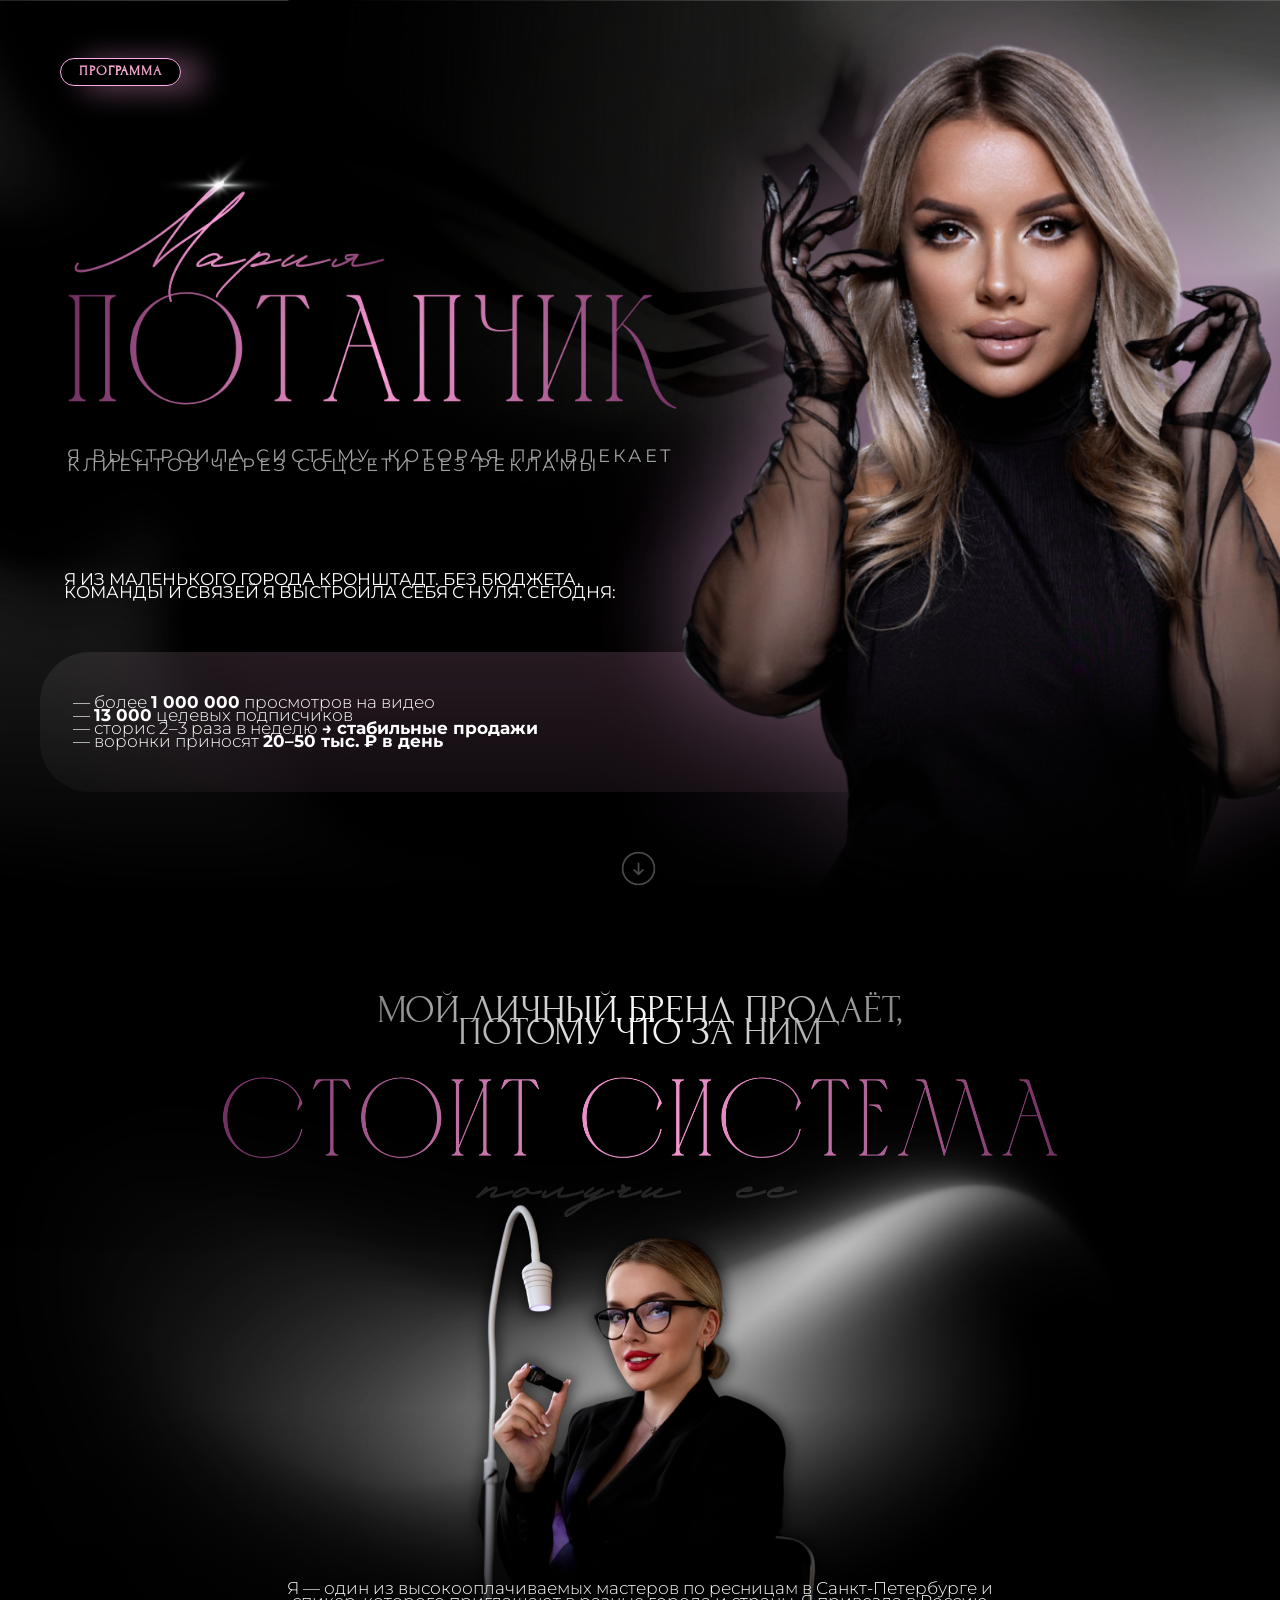
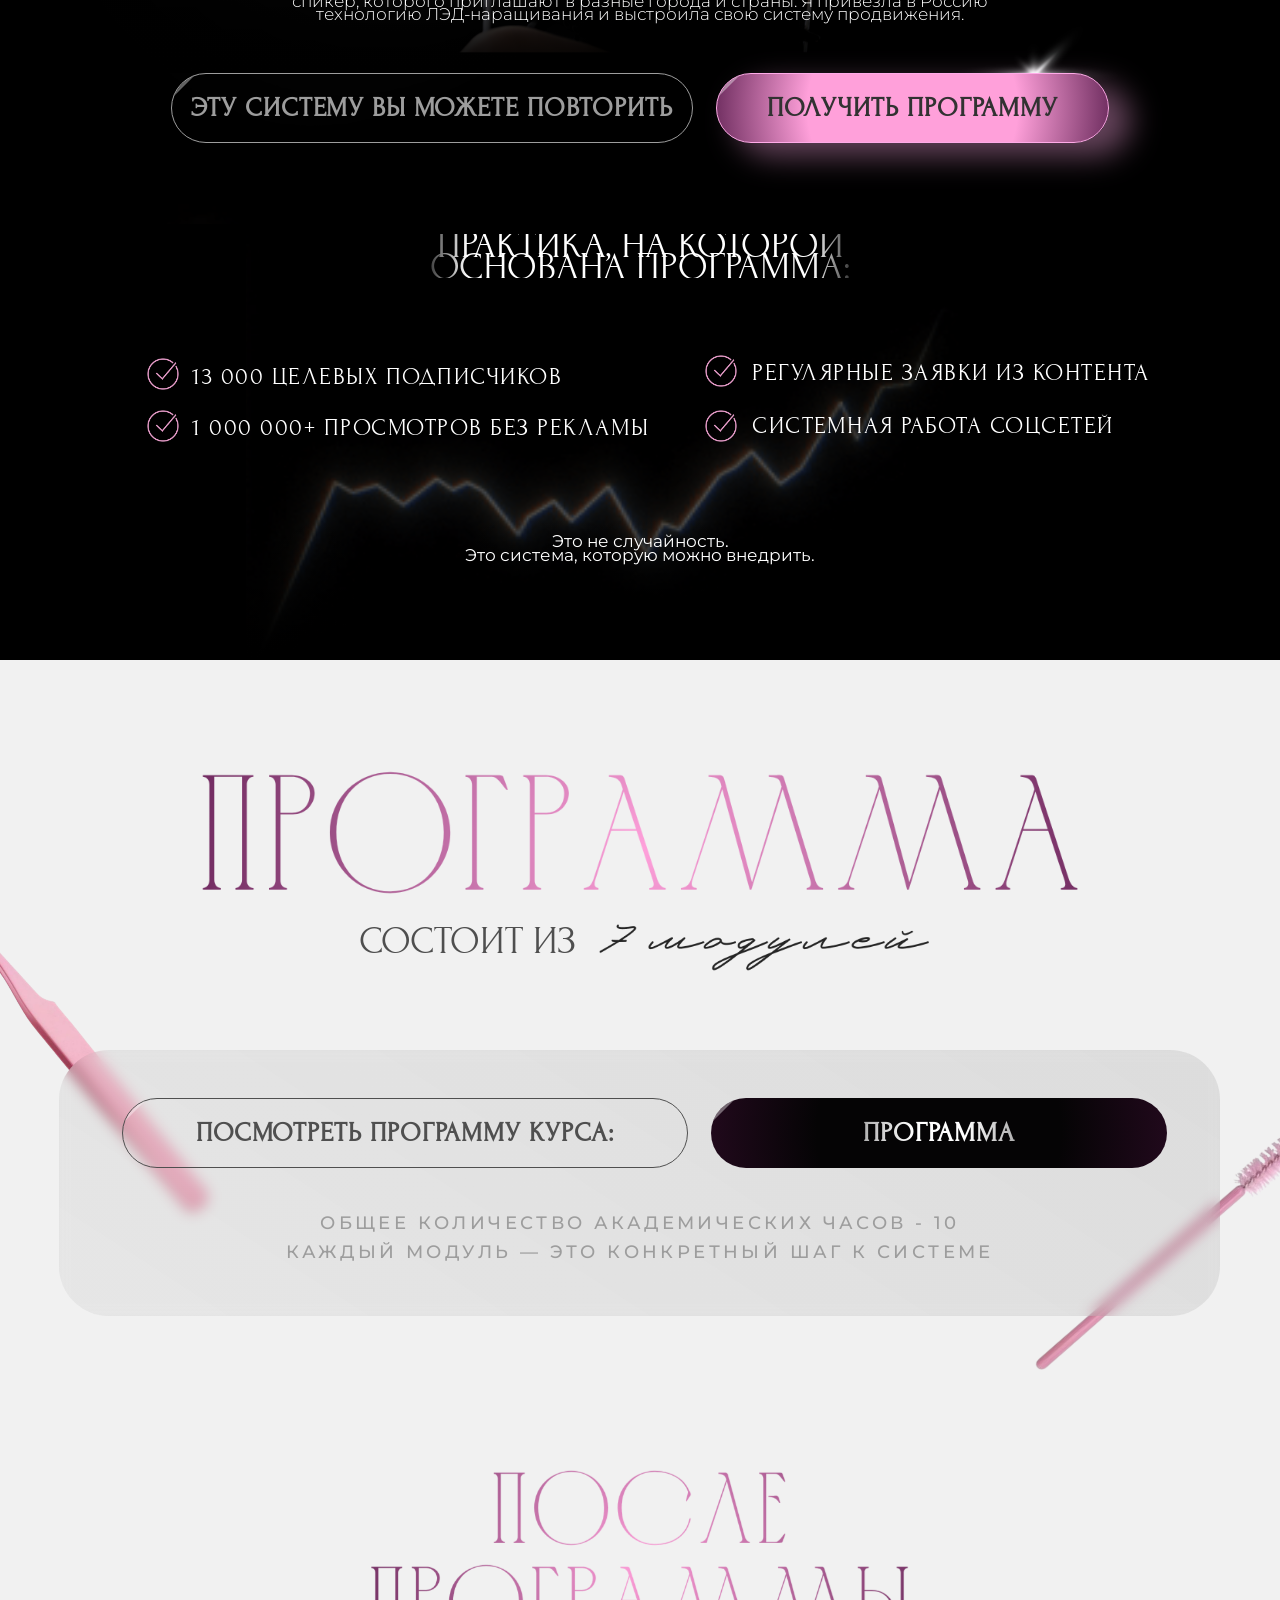
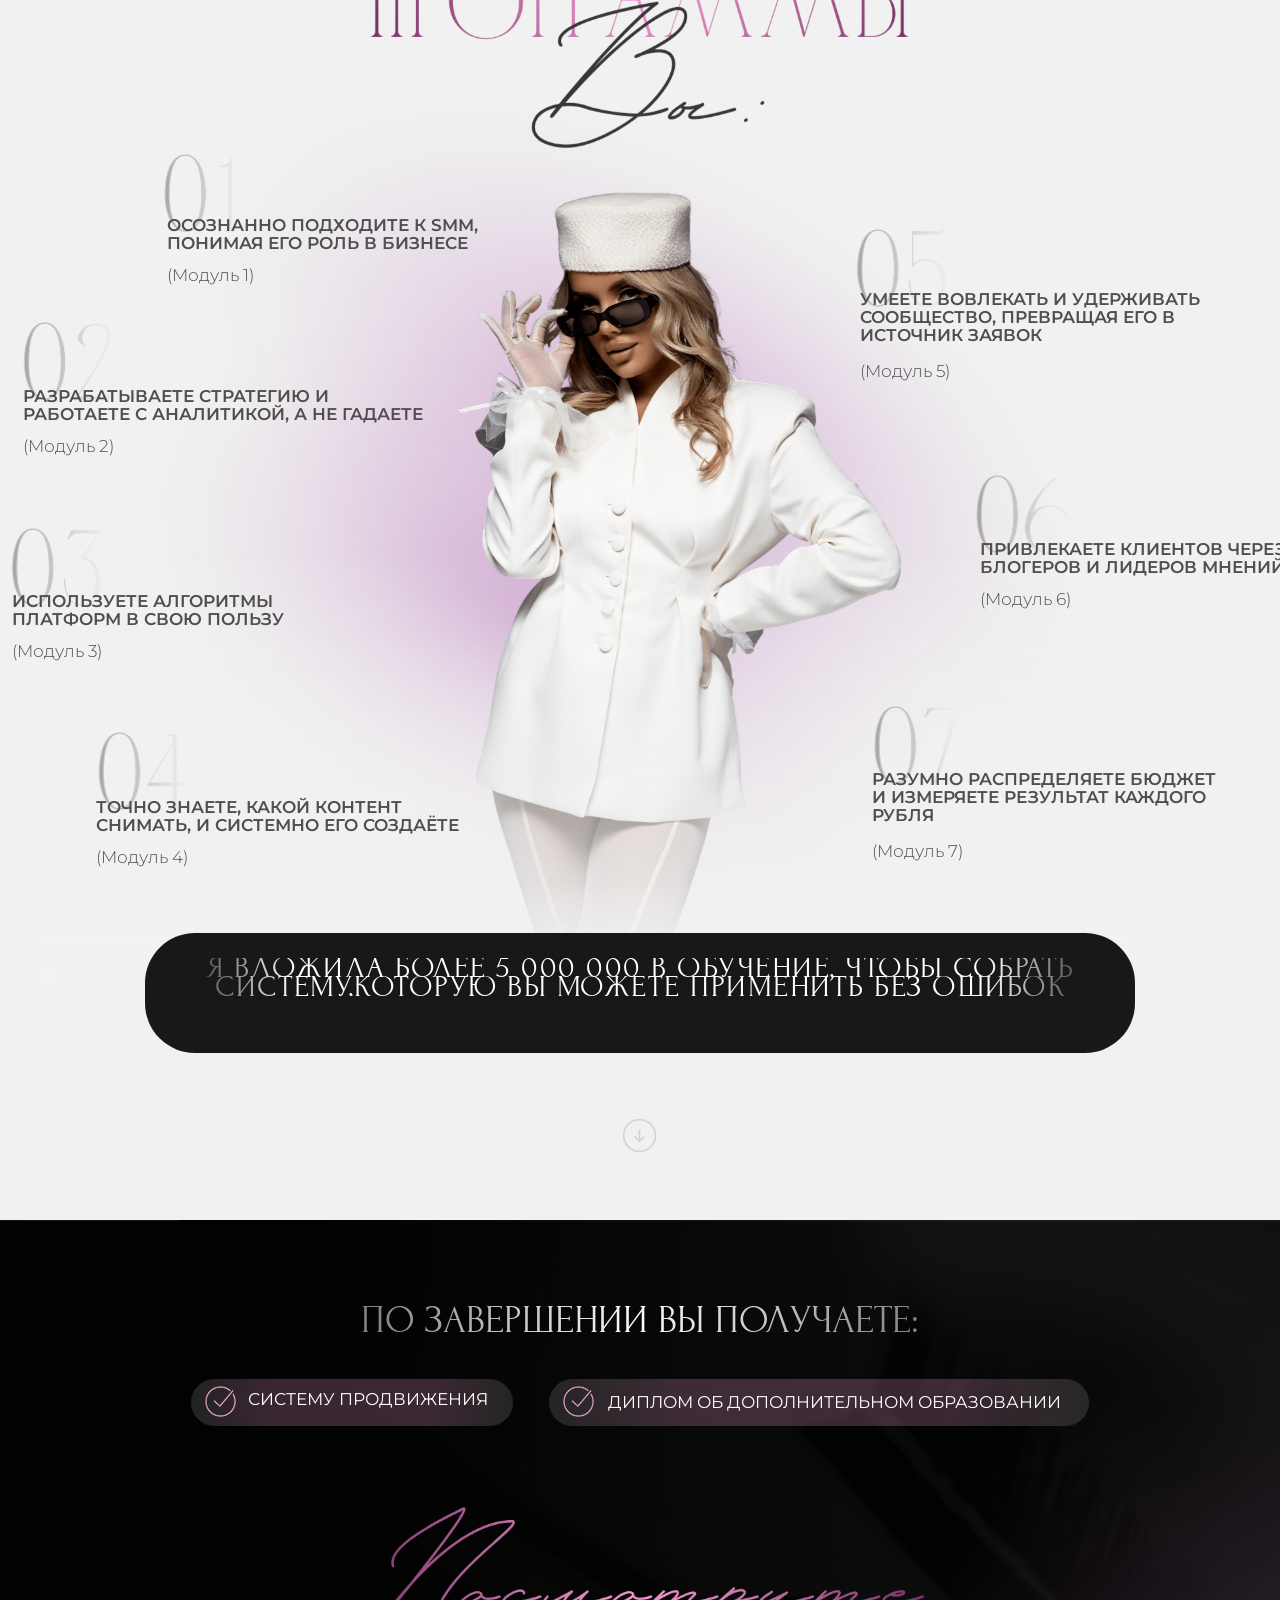
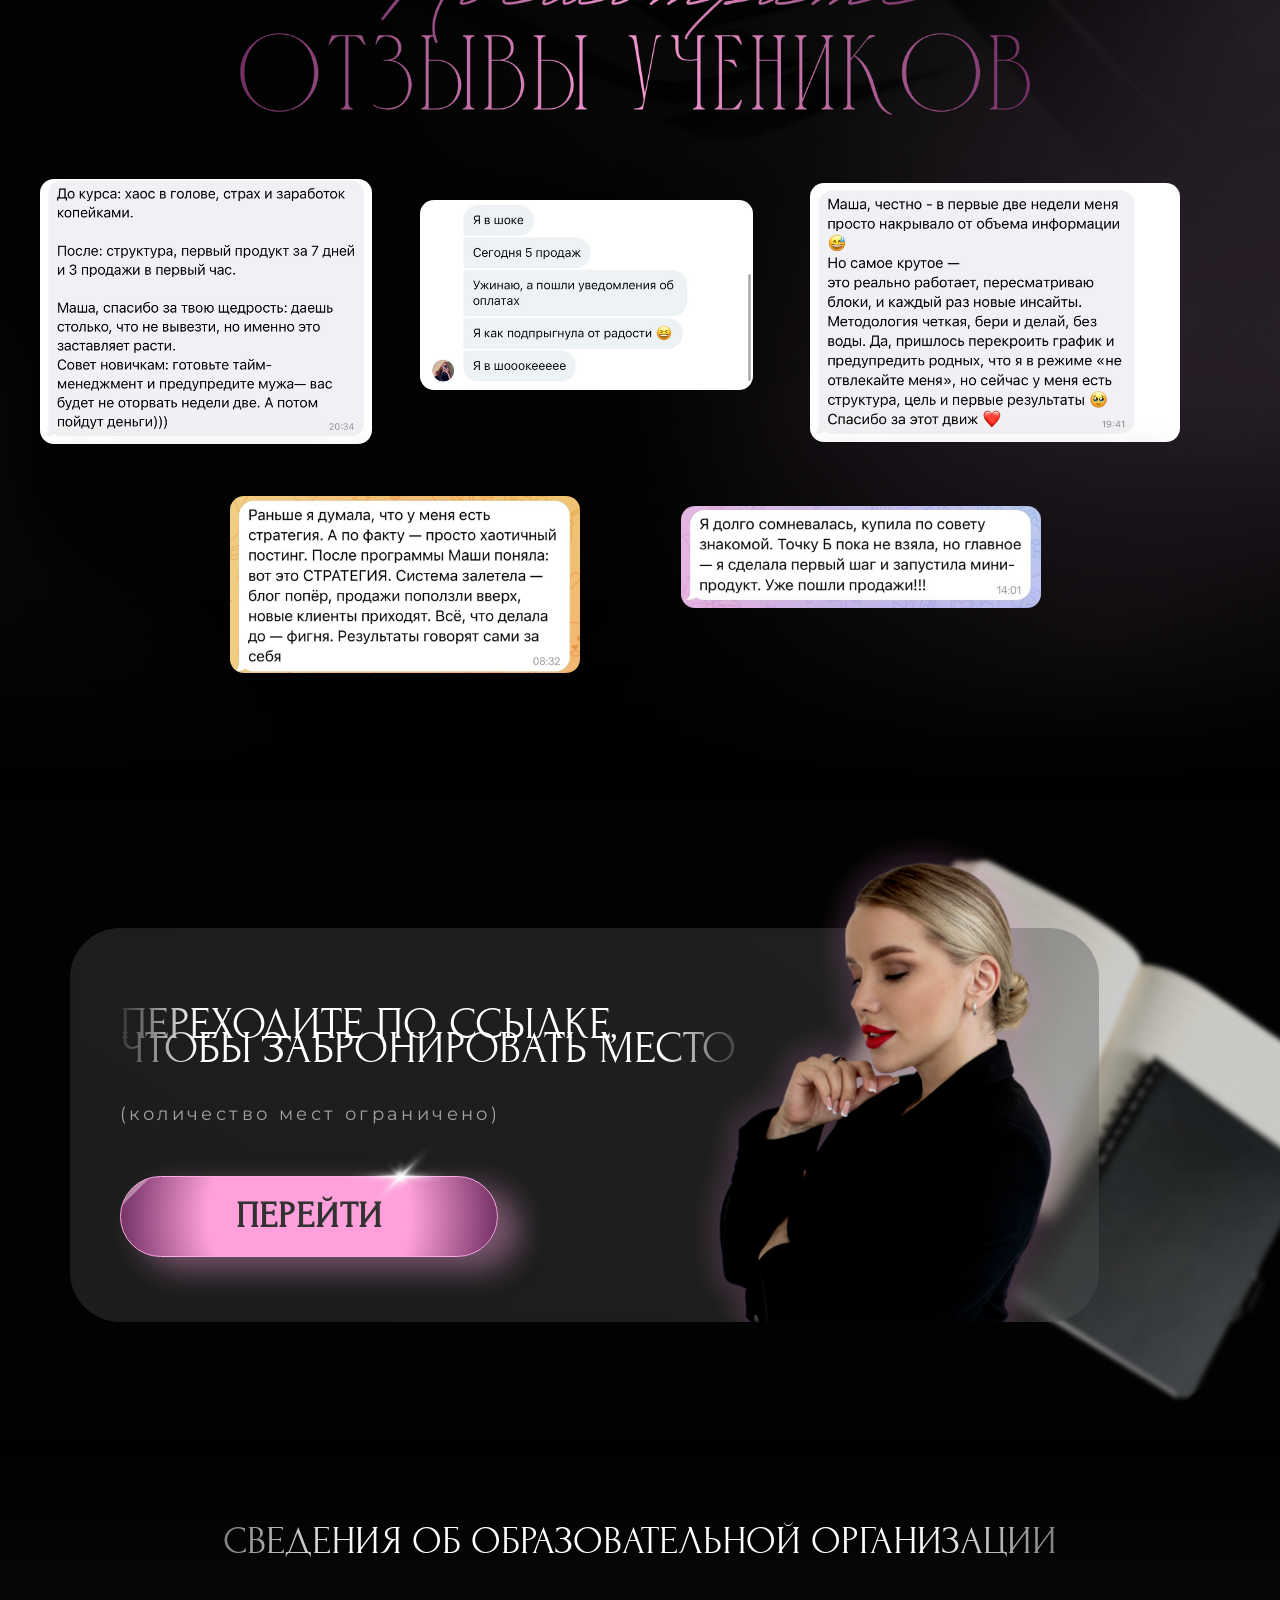
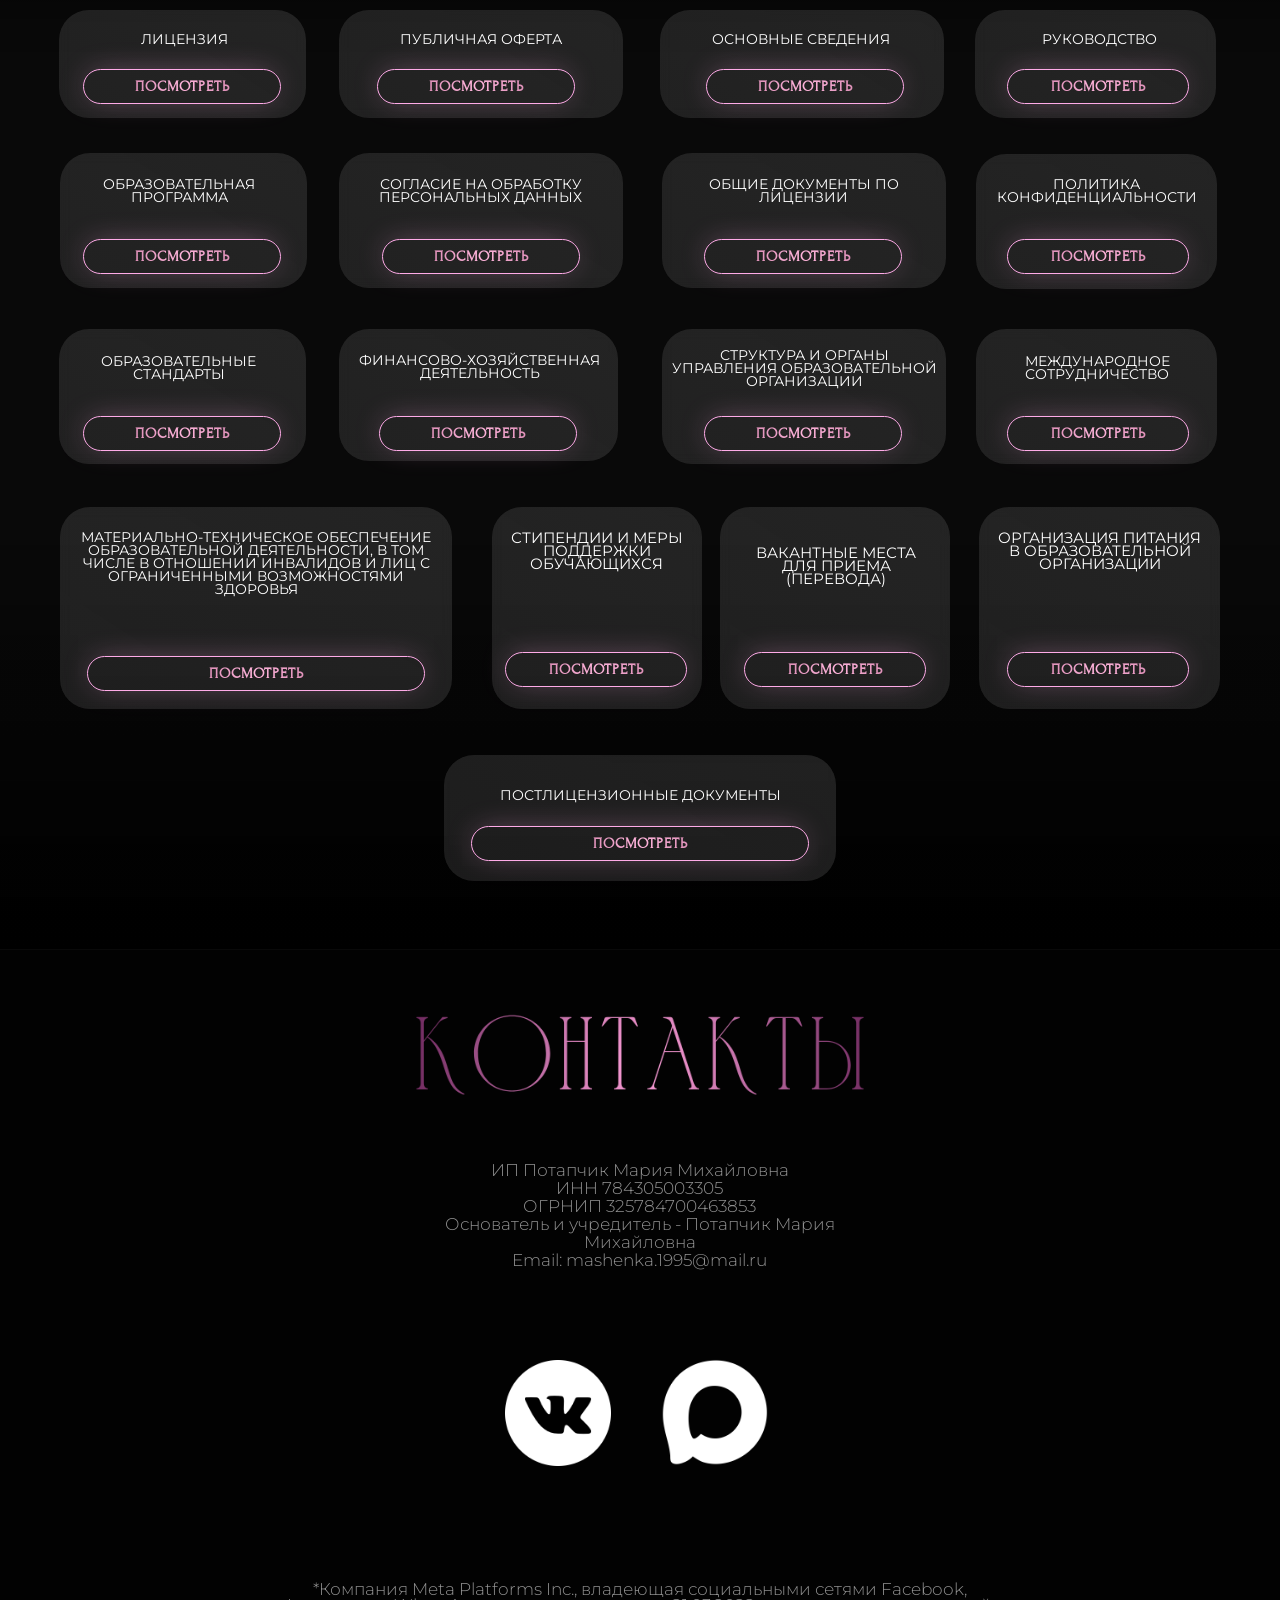
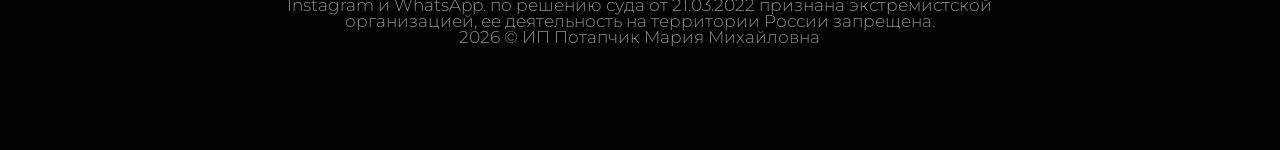
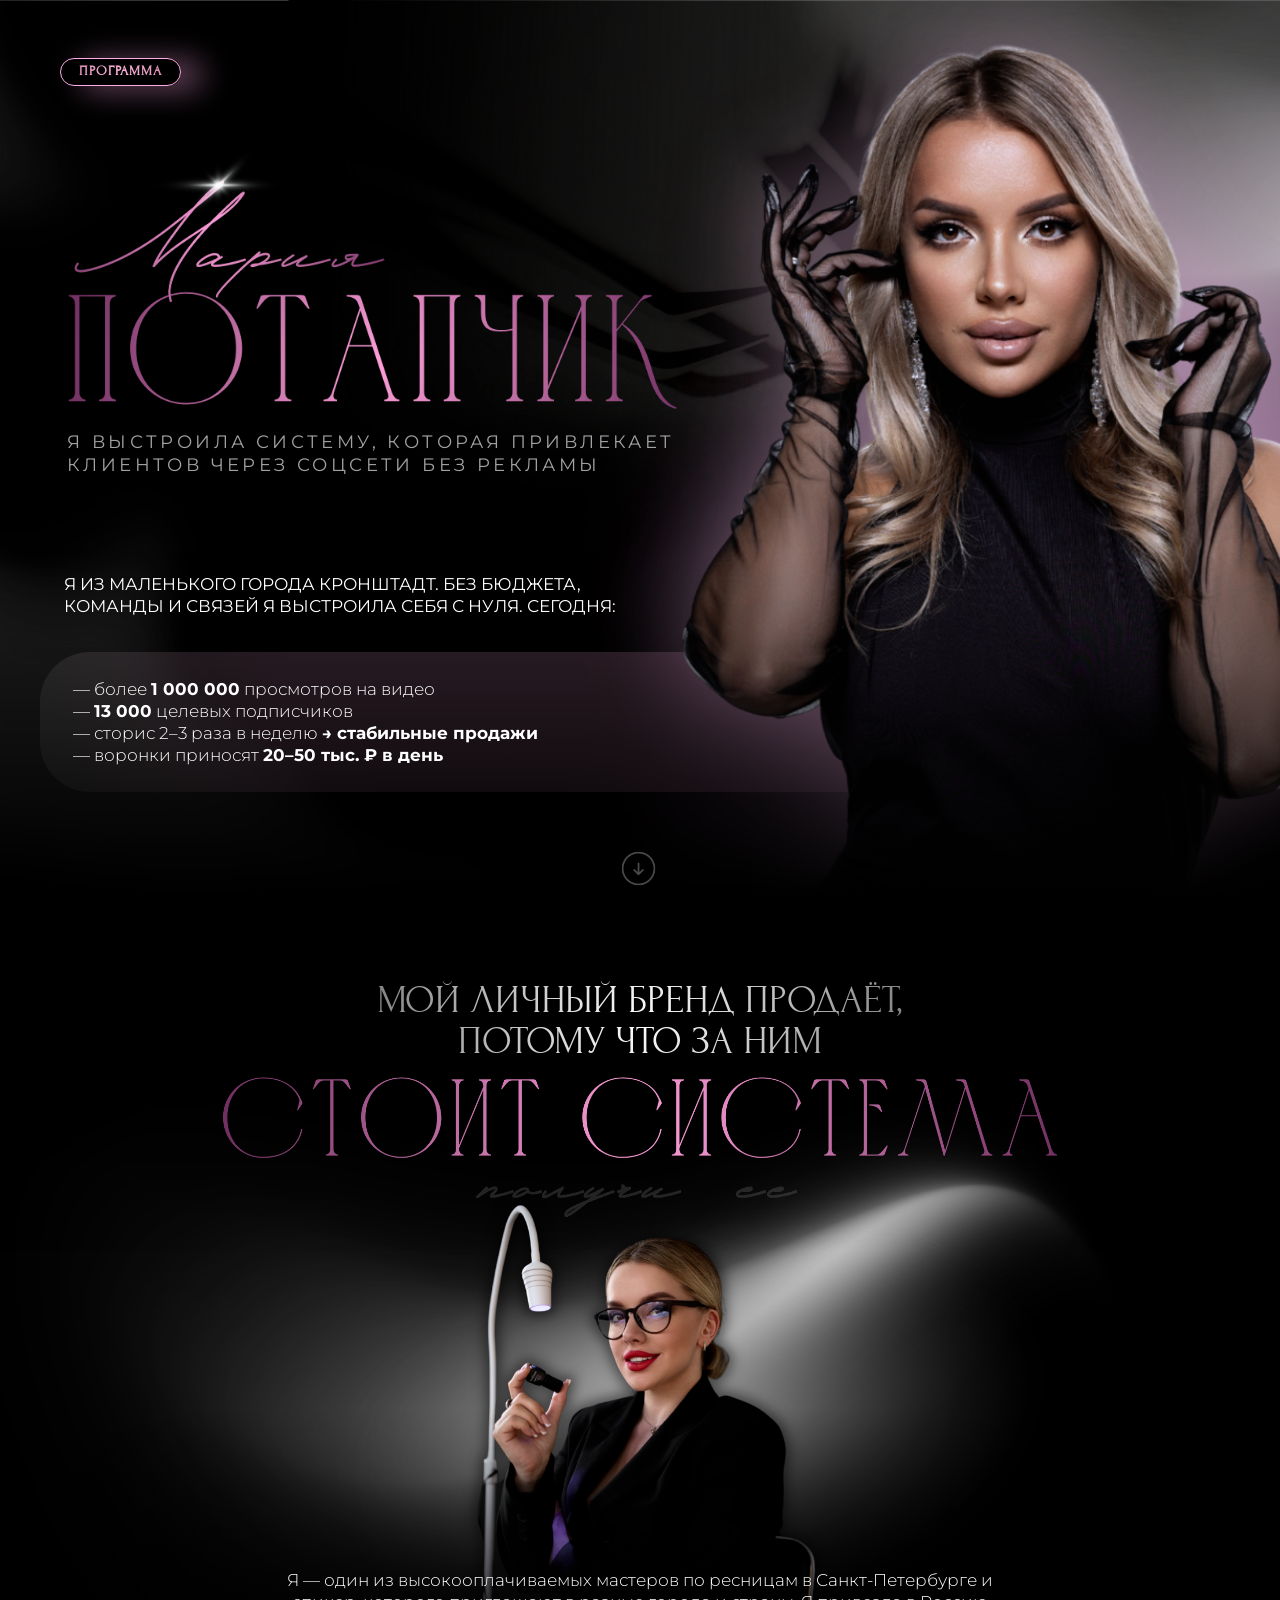
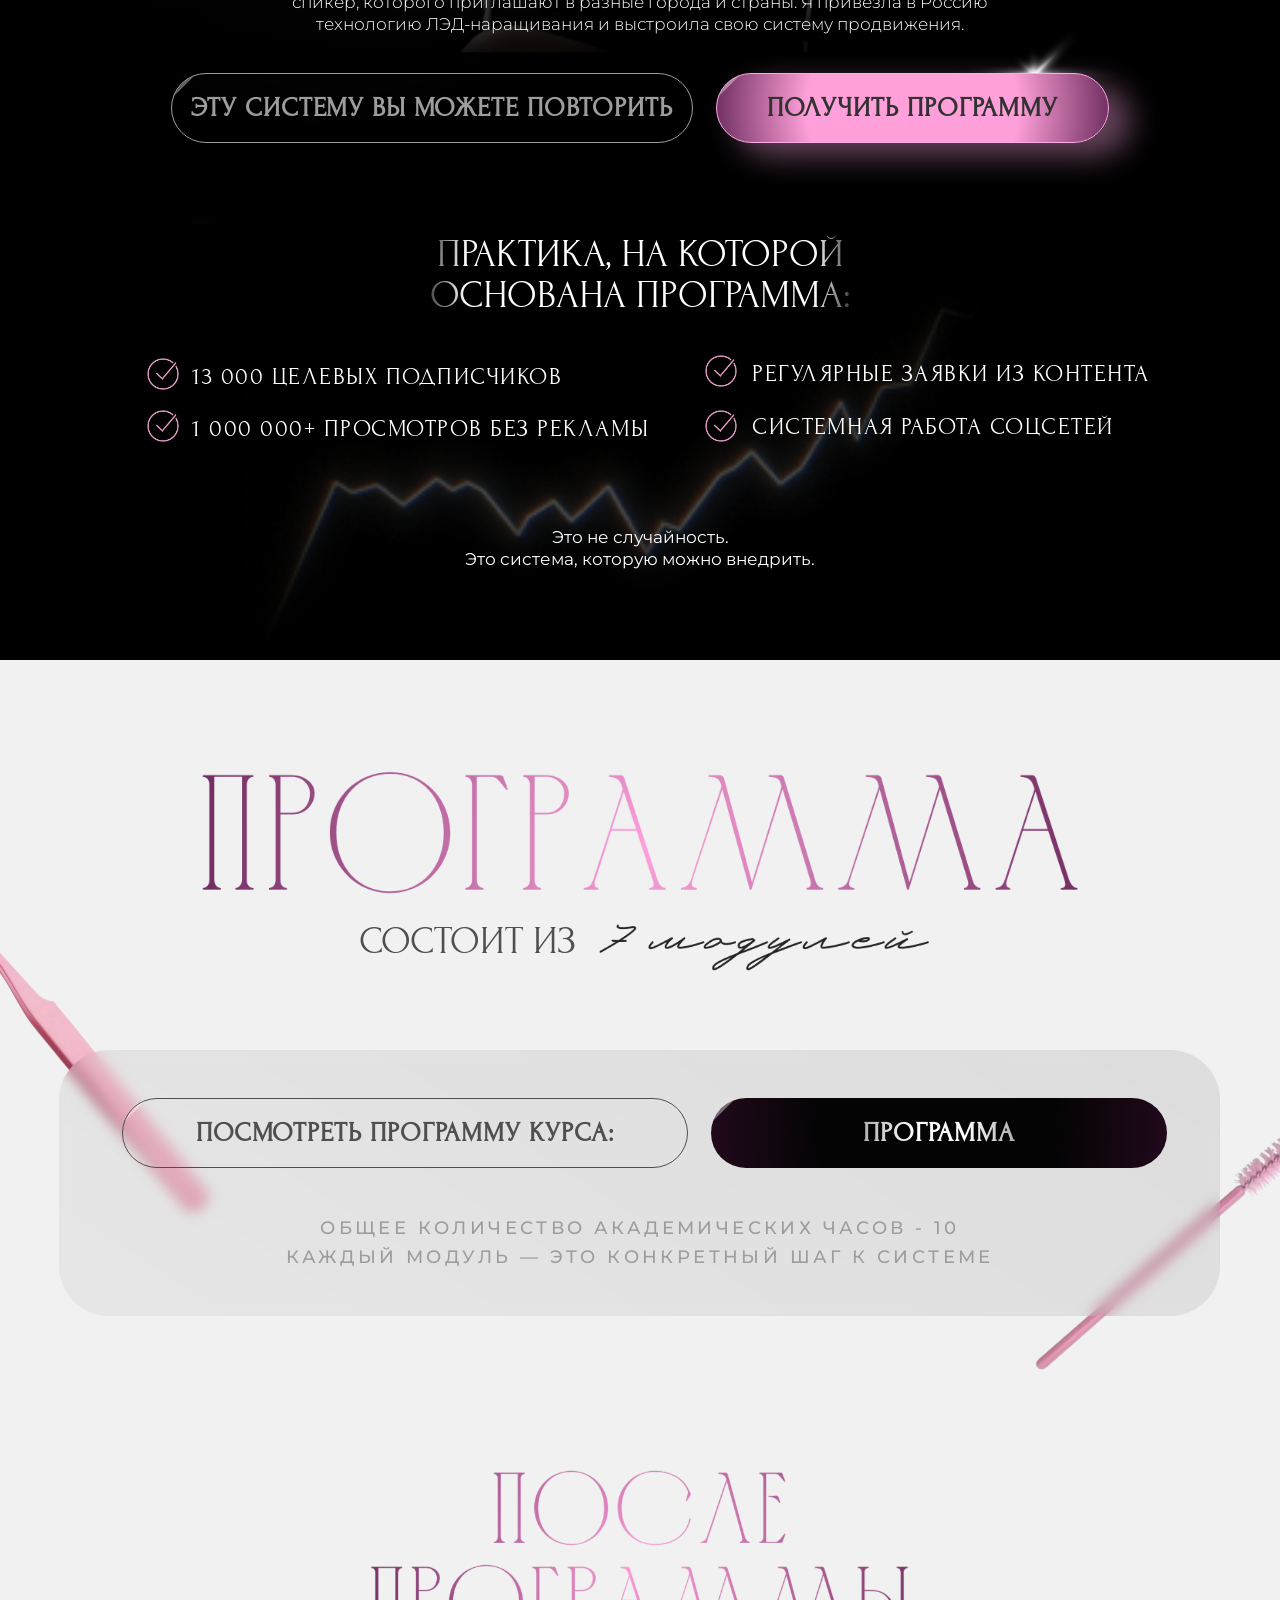
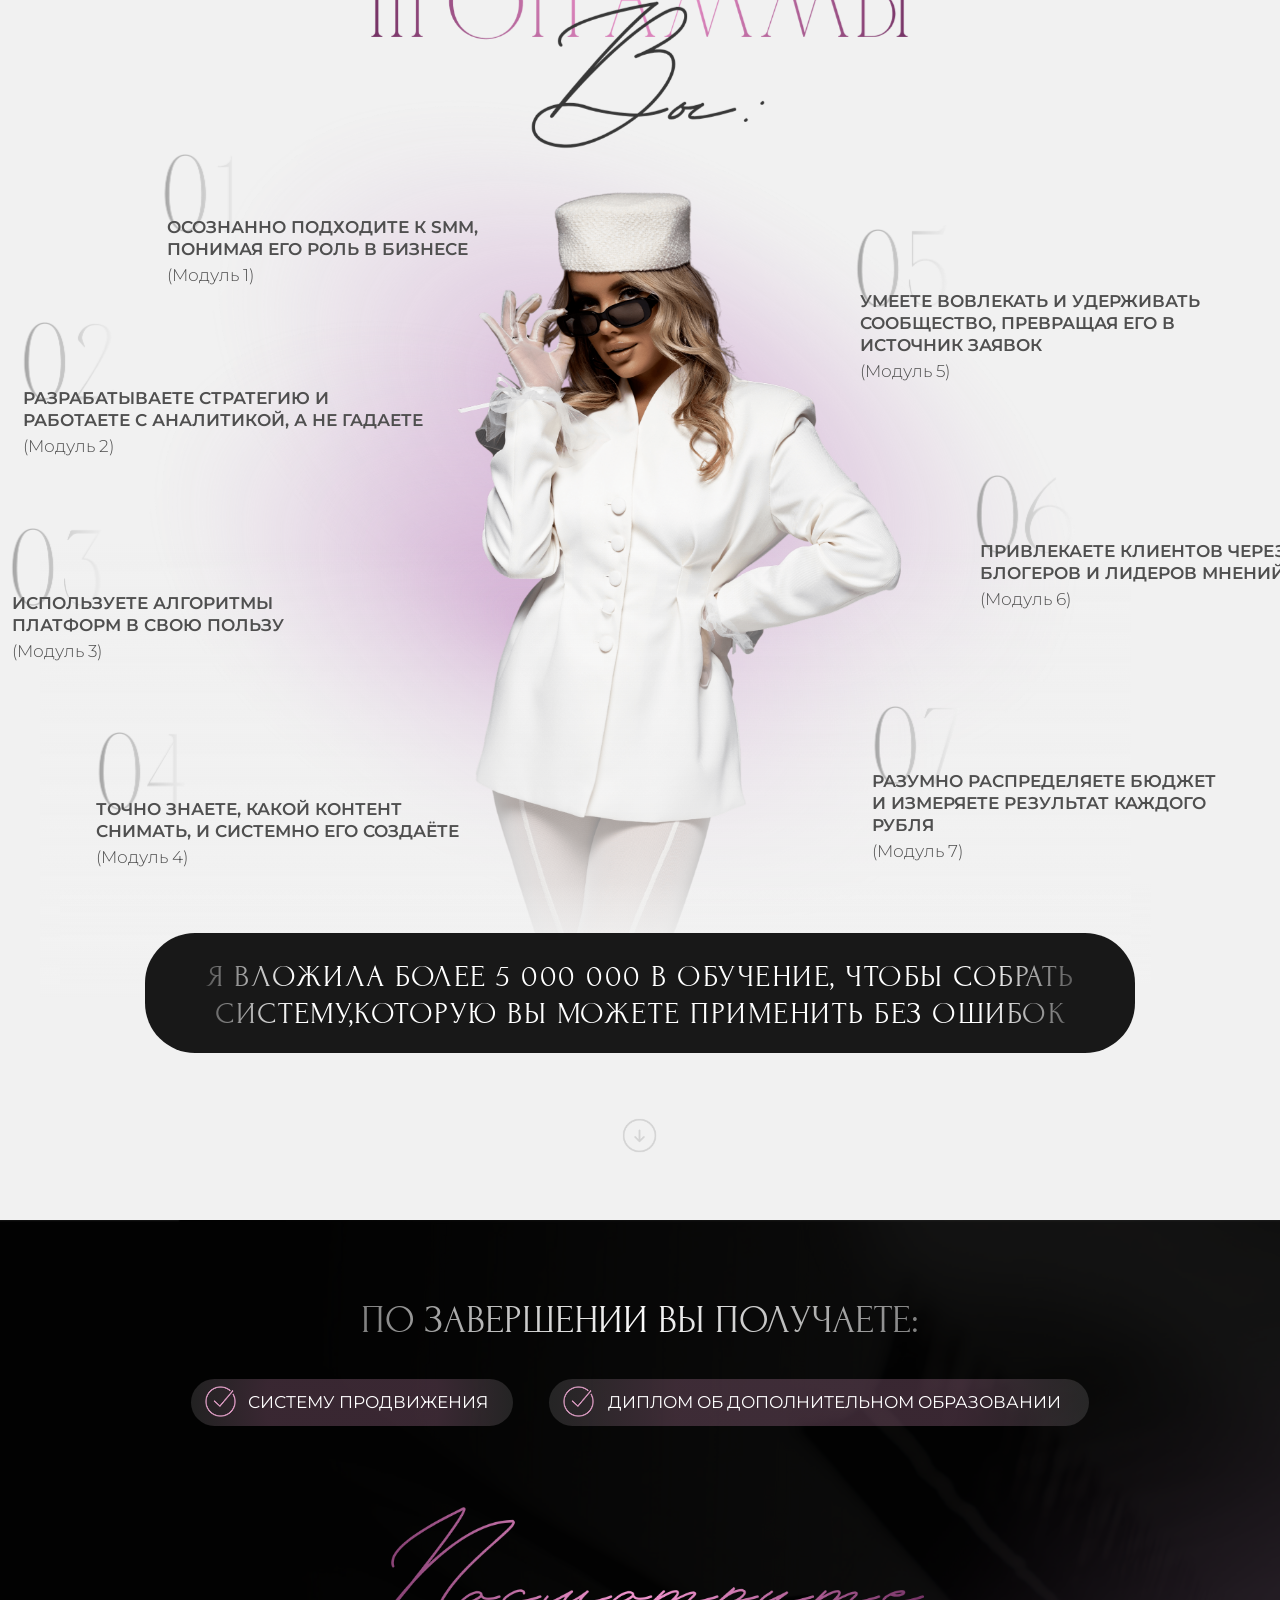
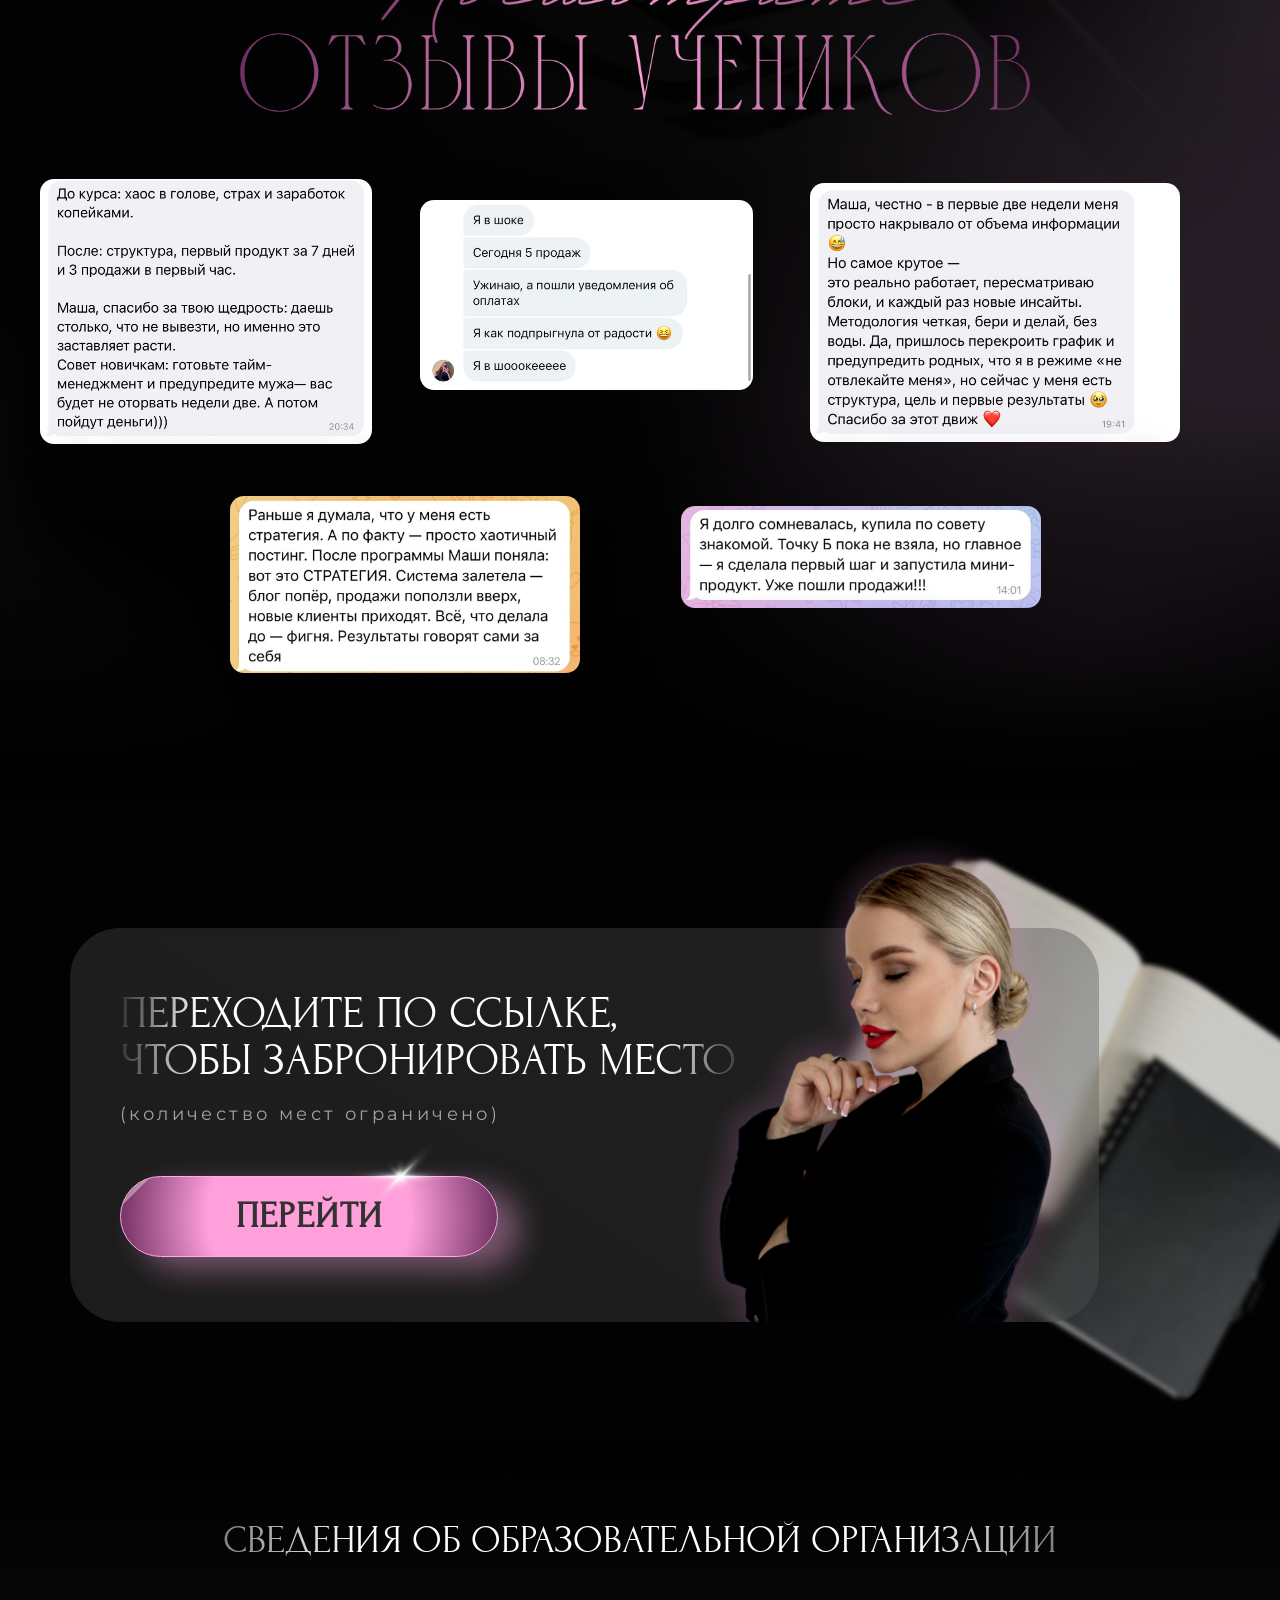
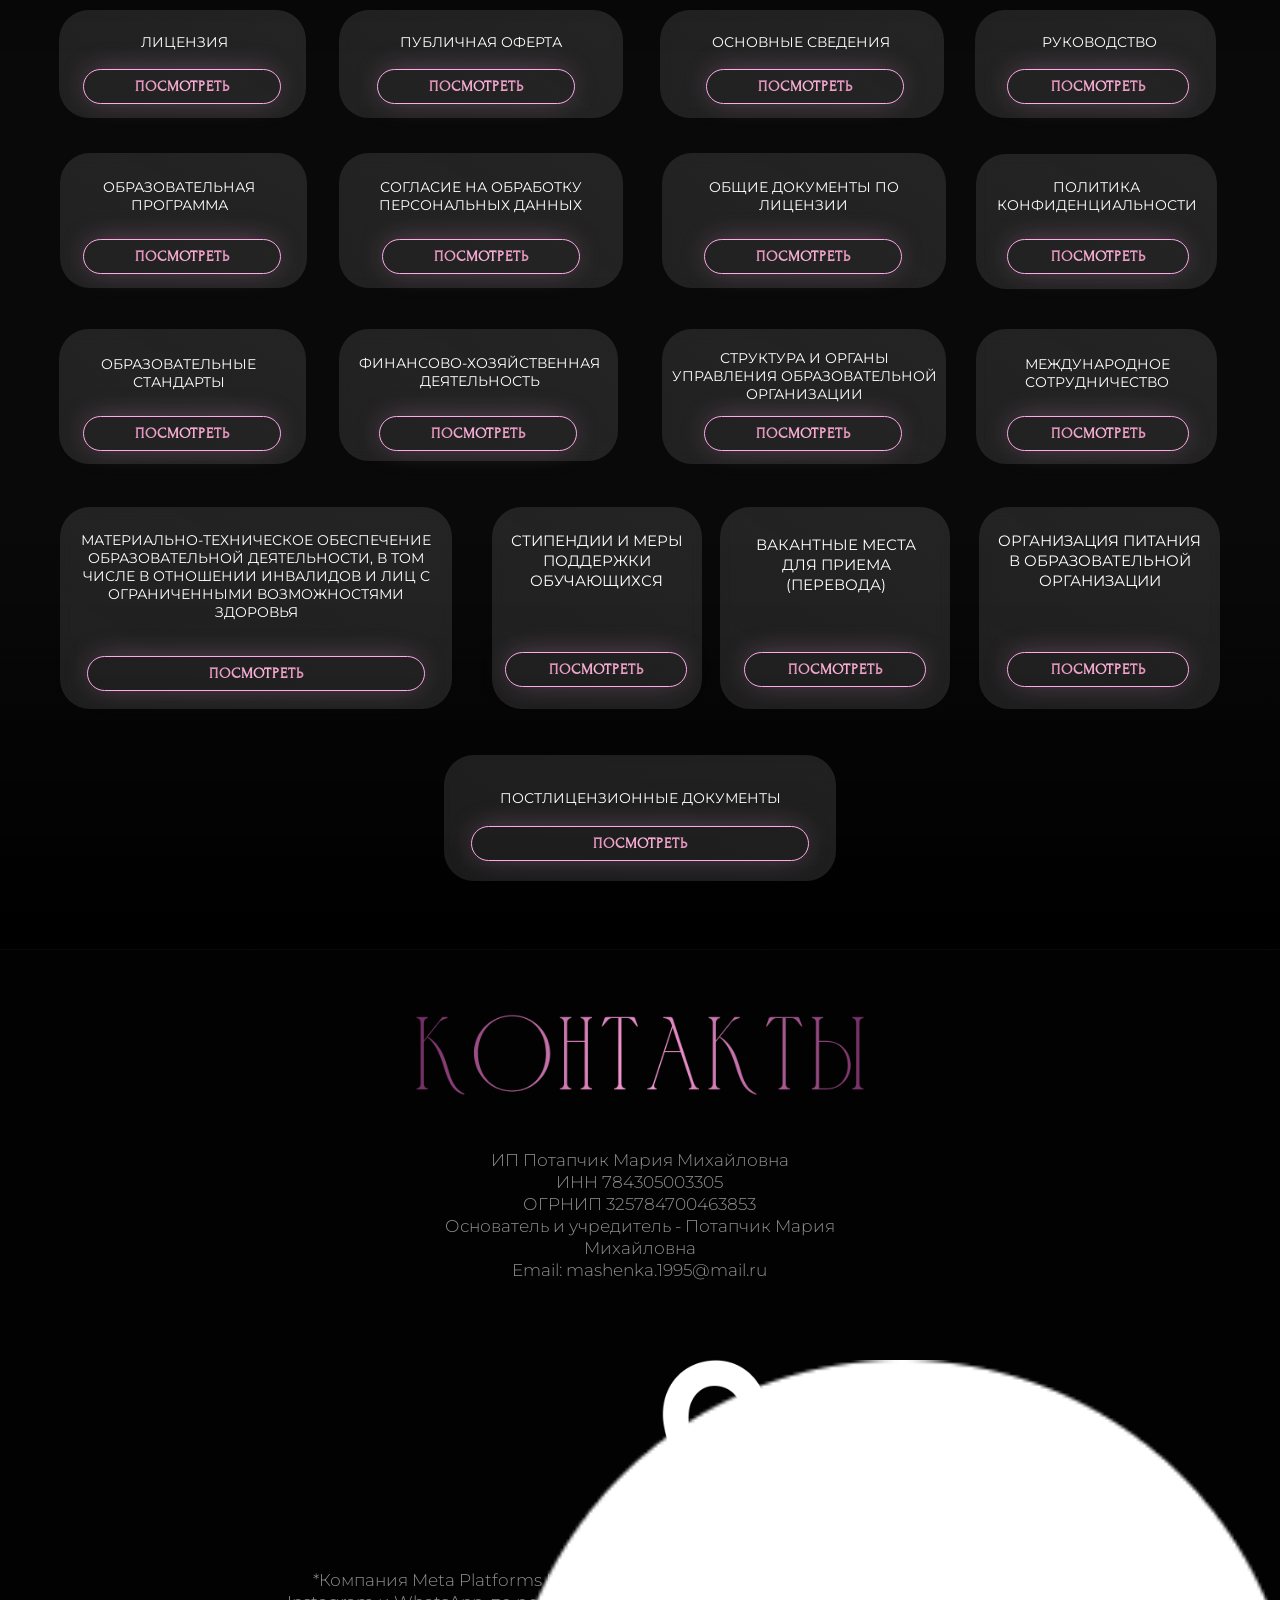
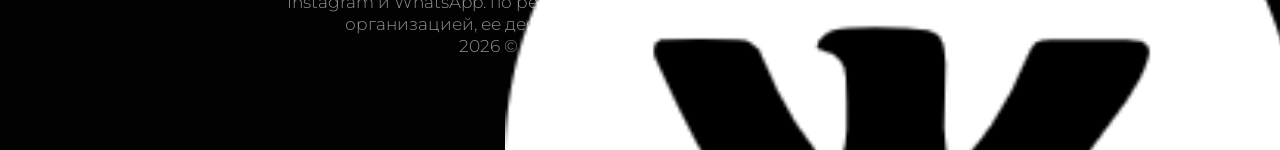
